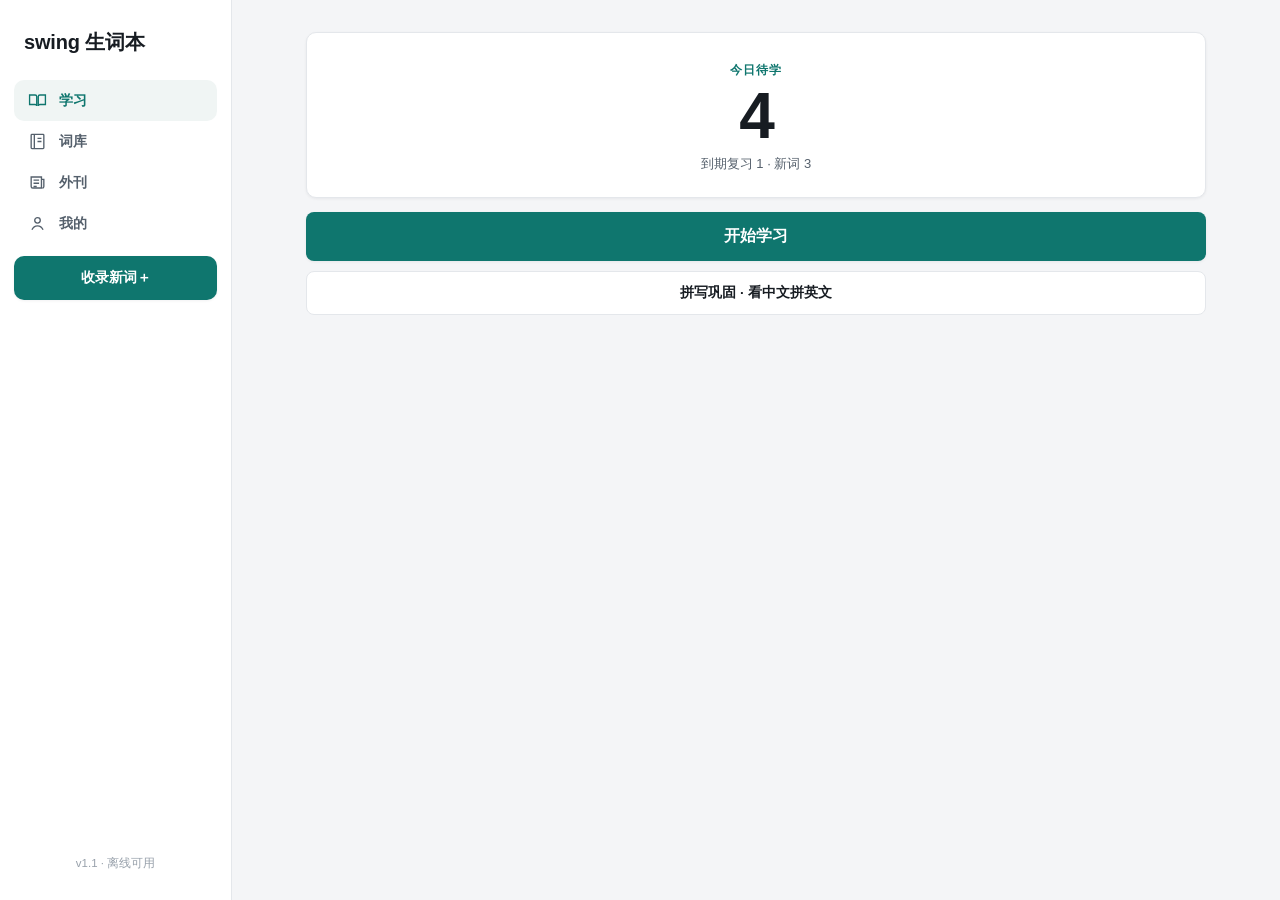
==== deploy/index.html @ 314cf5a5 "swing 生词本 v1.2：90篇外刊阅读 + ECDICT词典 + SM-2间隔复习 + 智能同义词/易混淆词辨析 + 词组翻译，单文件HTML免安装，附Android工程" ====
<!DOCTYPE html>
<html lang="zh-CN">
<head>
<meta charset="UTF-8">
<meta name="viewport" content="width=device-width, initial-scale=1.0">
<title>swing 生词本</title>
<meta name="theme-color" content="#0F766E">


<style>
/* ============================================================
   生词本 · 现代效率风设计系统
   浅灰底 + 白卡片 + 深青绿主色 + 无衬线字重层级
   ============================================================ */
:root {
  --paper:   #F4F5F7;
  --card:    #FFFFFF;
  --sand:    #EEF1F4;
  --ink:     #171C22;
  --ink2:    #55606C;
  --muted:   #98A1AB;
  --line:    #E4E7EB;
  --acc:     #0F766E;
  --acc-deep:#115E59;
  --acc-soft:#F0F5F4;
  --aux:     #D97706;
  --green:   #16A34A;
  --orange:  #EA580C;
  --red:     #DC2626;
  --r-sm: 6px; --r-md: 10px; --r-pill: 999px;
  --sh-card: 0 1px 3px rgba(16, 24, 40, .06);
  --sh-fab:  0 4px 12px rgba(15, 118, 110, .35);
  --sans: -apple-system, "Segoe UI", "PingFang SC", "Microsoft YaHei", sans-serif;
}
* { margin: 0; padding: 0; box-sizing: border-box; -webkit-tap-highlight-color: transparent; }
html, body { height: 100%; }
body {
  background: var(--paper); color: var(--ink);
  font-family: var(--sans); font-size: 14.5px; line-height: 1.6;
}
#app { height: 100vh; display: flex; flex-direction: column; max-width: 560px; margin: 0 auto; }
.hidden { display: none !important; }
button { font-family: var(--sans); }
input, textarea, select { font-family: var(--sans); }

/* ---------- 顶栏 ---------- */
.topbar {
  background: var(--card); border-bottom: 1px solid var(--line);
  padding: 14px 16px 12px; flex-shrink: 0;
}
.tb-meta { display: flex; align-items: center; }
.tb-date { flex: 1; font-size: 12px; color: var(--muted); white-space: nowrap; }
.tb-title { font-size: 18px; font-weight: 800; letter-spacing: -.01em; flex-shrink: 0; }
.tb-streak { flex: 1; font-size: 12px; color: var(--aux); font-weight: 600; text-align: right; white-space: nowrap; }
.tb-streak:empty { color: transparent; }

/* ---------- 内容区 ---------- */
.content { flex: 1; overflow-y: auto; padding: 14px 14px 24px; }
.view { display: none; }
.view.active { display: block; animation: fadeIn .2s ease; }
@keyframes fadeIn { from { opacity: 0; transform: translateY(4px); } to { opacity: 1; transform: none; } }

/* ---------- 按钮 ---------- */
.btn {
  display: inline-block; border: none; border-radius: 8px; cursor: pointer;
  font-size: 14px; font-weight: 600; padding: 11px 18px;
  transition: background .15s ease, transform .1s ease;
}
.btn:active { transform: scale(.98); }
.btn-primary { background: var(--acc); color: #fff; }
.btn-primary:active { background: var(--acc-deep); }
.btn-primary:disabled { background: var(--muted); cursor: default; }
.btn-ghost { background: var(--card); color: var(--ink); border: 1px solid var(--line); }
.btn-danger { background: var(--card); color: var(--red); border: 1px solid #F3C8C8; }
.btn-big { width: 100%; padding: 14px; font-size: 15.5px; font-weight: 700; box-shadow: var(--sh-card); }
.btn-spell-home {
  display: block; width: 100%; margin-top: 10px; padding: 12px;
  background: var(--card); color: var(--ink); border: 1px solid var(--line);
  border-radius: 8px; font-size: 13.5px; font-weight: 600; cursor: pointer;
}

/* ---------- 学习首页 ---------- */
.task-card {
  background: var(--card); border: 1px solid var(--line); border-radius: var(--r-md);
  box-shadow: var(--sh-card); text-align: center; padding: 28px 16px 22px; margin-bottom: 14px;
}
.task-kicker { font-size: 12px; letter-spacing: .1em; color: var(--acc); font-weight: 700; }
.task-num { font-size: 64px; font-weight: 800; line-height: 1.15; letter-spacing: -.03em; }
.task-label { font-size: 13px; color: var(--ink2); }

/* ---------- 学习进度条 ---------- */
.study-progress { display: flex; align-items: center; gap: 10px; margin-bottom: 12px; font-size: 12px; color: var(--muted); }
.study-progress .bar { flex: 1; height: 5px; background: var(--sand); border-radius: var(--r-pill); overflow: hidden; }
.bar-fill { height: 100%; background: var(--acc); border-radius: var(--r-pill); transition: width .25s ease; }

/* ---------- 3D 翻卡 ---------- */
.word-card {
  background: var(--card); border: 1px solid var(--line); border-radius: 14px;
  box-shadow: var(--sh-card); min-height: 380px;
}
.flip-card { perspective: 1200px; background: none; border: none; box-shadow: none; cursor: pointer; }
.card-inner {
  position: relative; width: 100%; min-height: 380px;
  transform-style: preserve-3d; transition: transform .55s cubic-bezier(.2, .7, .3, 1);
}
.flip-card.flipped .card-inner { transform: rotateY(180deg); }
.card-face {
  position: absolute; inset: 0; backface-visibility: hidden; -webkit-backface-visibility: hidden;
  background: var(--card); border: 1px solid var(--line); border-radius: 14px;
  box-shadow: var(--sh-card); padding: 24px 20px; overflow-y: auto;
}
.card-front { display: flex; flex-direction: column; align-items: center; justify-content: center; }
.card-back { transform: rotateY(180deg); }
.word-word { font-size: 38px; font-weight: 800; letter-spacing: -.02em; }
.word-phonetic { font-size: 14px; color: var(--muted); margin-top: 8px; }
.flip-hint { position: absolute; bottom: 16px; font-size: 11.5px; color: var(--muted); }
.flip-in { animation: fadeIn .25s ease; }
.card-back-head { display: flex; align-items: baseline; gap: 10px; margin-bottom: 10px; }
.card-back-word { font-size: 22px; font-weight: 800; }
.stars { color: var(--aux); font-size: 13px; letter-spacing: 2px; }

/* ---------- 卡片内容区块 ---------- */
.card-sec { margin-bottom: 12px; }
.sec-title {
  font-size: 11px; color: var(--muted); font-weight: 700; letter-spacing: .08em;
  margin-bottom: 5px;
}
.sec-body { font-size: 13.5px; color: var(--ink); line-height: 1.7; }
.trans-line { display: flex; gap: 12px; margin: 3px 0; }
.trans-pos { color: var(--muted); font-size: 11.5px; min-width: 64px; flex-shrink: 0; padding-top: 1.5px; }
.trans-meaning { flex: 1; }
.conf-item { display: flex; gap: 8px; margin: 3px 0; align-items: baseline; }
.conf-item b { color: var(--acc); min-width: 96px; font-weight: 700; font-size: 13px; }
.conf-item span { color: var(--ink2); font-size: 12.5px; }
.conf-link, .root-link { cursor: pointer; }
.root-item {
  display: inline-block; background: var(--acc-soft); color: var(--acc);
  border-radius: var(--r-pill); padding: 2px 10px; margin: 2.5px 3px;
  font-size: 12.5px; font-weight: 600;
}
.root-item:hover { background: #DFECEA; }

/* ---------- 评分按钮 ---------- */
.grade-row { display: flex; gap: 10px; margin-top: 14px; }
.btn-grade { flex: 1; padding: 13px 0; font-size: 14px; font-weight: 700; border-radius: 8px; border: none; cursor: pointer; color: #fff; }
.grade-know { background: var(--green); }
.grade-fuzzy { background: var(--orange); }
.grade-unknown { background: var(--red); }
.study-actions { margin-top: 12px; display: flex; gap: 10px; }
.study-actions .btn { flex: 1; }

/* ---------- 拼写巩固 ---------- */
.spell-quiz { padding: 22px 20px; min-height: 0; }
.spell-title { font-size: 12px; color: var(--muted); font-weight: 700; letter-spacing: .08em; }
.spell-cn { font-size: 19px; font-weight: 700; line-height: 1.6; margin: 12px 0 4px; max-height: 150px; overflow-y: auto; }
.spell-cn .trans-line { margin: 4px 0; }
.spell-stars { color: var(--aux); font-size: 12px; margin-bottom: 12px; }
.spell-input {
  width: 100%; padding: 13px 14px; font-size: 18px; font-weight: 700; letter-spacing: .03em;
  border: 1.5px solid var(--line); border-radius: 8px; outline: none; text-align: center;
  transition: border-color .15s;
}
.spell-input:focus { border-color: var(--acc); }
.spell-input.ok { border-color: var(--green); background: #F0FBF4; }
.spell-input.bad { border-color: var(--red); background: #FEF4F4; }
.spell-feedback { margin-top: 12px; font-size: 14px; font-weight: 600; text-align: center; }
.spell-feedback.ok { color: var(--green); }
.spell-feedback.bad { color: var(--red); }
.spell-feedback .fb-ans { font-weight: 800; }
.spell-hint { margin-top: 8px; font-size: 12.5px; color: var(--muted); text-align: center; }
.spell-hint b { color: var(--ink2); }

/* ---------- 词库页 ---------- */
.list-head {
  display: flex; align-items: center; gap: 10px; background: var(--card);
  border: 1px solid var(--line); border-radius: 8px; padding: 0 12px; margin-bottom: 12px;
  box-shadow: var(--sh-card);
}
.search { flex: 1; border: none; background: transparent; padding: 11px 2px; font-size: 14px; outline: none; }
.list-count { font-size: 12px; color: var(--muted); white-space: nowrap; }
.word-item {
  background: var(--card); border: 1px solid var(--line); border-radius: var(--r-md);
  box-shadow: var(--sh-card); padding: 12px 14px; margin-bottom: 8px;
  display: flex; justify-content: space-between; align-items: center; cursor: pointer;
}
.word-item:active { background: var(--sand); }
.wi-word { font-size: 16px; font-weight: 700; }
.wi-word i { font-style: normal; font-size: 11.5px; color: var(--muted); margin-left: 8px; font-weight: 400; }
.wi-trans { font-size: 12px; color: var(--ink2); margin-top: 2px; max-width: 240px; overflow: hidden; text-overflow: ellipsis; white-space: nowrap; }
.wi-status { font-size: 10.5px; font-weight: 600; padding: 2px 9px; border-radius: var(--r-pill); white-space: nowrap; }
.wi-status.st-NEW { color: var(--acc); background: var(--acc-soft); }
.wi-status.st-LEARNING { color: var(--aux); background: #FDF3E3; }
.wi-status.st-REVIEWING { color: #2563EB; background: #EBF2FE; }
.wi-status.st-MASTERED { color: var(--green); background: #EBF8EF; }
.word-list-empty { text-align: center; color: var(--muted); font-size: 13px; padding: 40px 0; }

/* ---------- 收录页 ---------- */
.add-form h3 { font-size: 15px; font-weight: 700; margin: 16px 0 8px; }
.add-form h3:first-child { margin-top: 2px; }
.add-row { display: flex; gap: 8px; position: relative; }
.add-row .search {
  background: var(--card); border: 1px solid var(--line); border-radius: 8px;
  padding: 11px 12px; box-shadow: var(--sh-card);
}
.add-row .btn { flex-shrink: 0; }
.add-form textarea {
  width: 100%; border: 1px solid var(--line); border-radius: 8px; padding: 12px;
  font-size: 13.5px; line-height: 1.7; outline: none; resize: vertical;
  background: var(--card); box-shadow: var(--sh-card); margin-bottom: 10px;
}
.add-form textarea:focus { border-color: var(--acc); }
.report {
  margin-top: 14px; background: var(--card); border: 1px solid var(--line);
  border-radius: var(--r-md); padding: 14px; font-size: 13px; line-height: 1.8;
  box-shadow: var(--sh-card); white-space: pre-line;
}

/* ---------- 外刊页 ---------- */
.art-home { padding-top: 4px; }
.art-progress-card {
  background: var(--card); border: 1px solid var(--line); border-radius: var(--r-md);
  box-shadow: var(--sh-card); padding: 18px 16px; text-align: center; margin-bottom: 14px;
}
.art-num { font-size: 40px; font-weight: 800; letter-spacing: -.02em; }
.art-label { font-size: 12.5px; color: var(--ink2); margin-top: 2px; }
.art-bar { height: 6px; background: var(--sand); border-radius: var(--r-pill); margin: 12px 0 6px; overflow: hidden; }
.art-bar-fill { height: 100%; background: var(--acc); border-radius: var(--r-pill); }
.art-tip { font-size: 12px; color: var(--muted); }
.art-plans { display: flex; gap: 10px; }
.art-plans .btn { flex: 1; padding: 12px 8px; font-size: 13px; }
.art-lib { text-align: center; font-size: 12px; color: var(--muted); margin-top: 14px; }
.article-tip {
  background: #FDF3E3; border: 1px solid #F2DFC0; color: #92600A;
  border-radius: 8px; padding: 10px 12px; font-size: 12.5px; margin-top: 14px;
  display: flex; justify-content: space-between; align-items: center; cursor: pointer;
}
.article-tip b { color: var(--aux); }
.art-list-head { display: flex; justify-content: space-between; align-items: center; margin-bottom: 12px; }
.art-list-head .art-sum { font-size: 12.5px; color: var(--ink2); }
.art-card {
  background: var(--card); border: 1px solid var(--line); border-radius: var(--r-md);
  box-shadow: var(--sh-card); padding: 14px; margin-bottom: 10px; cursor: pointer;
}
.art-card:active { background: var(--sand); }
.art-card-head { display: flex; align-items: center; gap: 8px; }
.art-badge { font-size: 10.5px; font-weight: 700; color: #fff; background: var(--acc); padding: 2px 9px; border-radius: var(--r-pill); }
.art-badge.lv-cet6 { background: #2563EB; }
.art-badge.lv-kaoyan { background: #7C3AED; }
.art-meta { font-size: 11px; color: var(--muted); }
.art-title { font-size: 15.5px; font-weight: 700; line-height: 1.5; margin: 6px 0 4px; }
.art-hits { font-size: 12px; color: var(--ink2); }
.art-hits b, .art-hit b { color: var(--acc); font-weight: 700; }
.art-tags { margin-top: 6px; }
.art-tags .tag-hit {
  display: inline-block; font-size: 11.5px; color: var(--acc); background: var(--acc-soft);
  border-radius: var(--r-pill); padding: 1px 9px; margin: 2px 3px 2px 0; font-weight: 600; cursor: pointer;
}
.art-note { font-size: 11.5px; color: var(--muted); margin-top: 6px; }
.art-score { font-size: 11px; color: var(--aux); font-weight: 600; }
.art-none { text-align: center; color: var(--muted); font-size: 13px; padding: 30px 0; }
.art-btn { width: 100%; margin-top: 10px; }
.art-plan-name { font-weight: 700; font-size: 13.5px; }
.art-desc { font-size: 11.5px; color: var(--ink2); margin-top: 2px; }

/* 阅读页 */
.art-reader-title { font-size: 19px; font-weight: 800; line-height: 1.4; letter-spacing: -.01em; }
.art-reader .art-meta { margin: 8px 0; display: flex; gap: 8px; align-items: center; flex-wrap: wrap; }
.art-src { color: var(--acc); text-decoration: none; font-weight: 600; }
.art-summary-box {
  background: var(--acc-soft); border-left: 3px solid var(--acc); color: var(--ink);
  border-radius: 0 8px 8px 0; padding: 11px 13px; font-size: 13px; line-height: 1.7; margin: 12px 0;
}
.art-content {
  background: var(--card); border: 1px solid var(--line); border-radius: var(--r-md);
  box-shadow: var(--sh-card); padding: 16px; font-size: 14.5px; line-height: 1.9; margin-bottom: 16px;
}
.art-mark {
  background: #FCEFC7; color: inherit; padding: 0 2px; border-radius: 3px;
  border-bottom: 2px solid var(--aux); cursor: pointer; font-weight: 600;
}
.art-mark-kw { background: var(--acc-soft); border-bottom-color: var(--acc); }
.art-kw-pop {
  position: fixed; left: 50%; transform: translateX(-50%); bottom: 90px; z-index: 60;
  background: var(--ink); color: #fff; border-radius: 8px; padding: 10px 14px;
  font-size: 13px; max-width: 86%; box-shadow: 0 6px 20px rgba(0,0,0,.25);
}
.art-kw-pop b { color: #FCD34D; }
.art-sec-title { font-size: 15px; font-weight: 800; margin: 18px 0 8px; }
.kw-item {
  background: var(--card); border: 1px solid var(--line); border-radius: var(--r-md);
  box-shadow: var(--sh-card); padding: 11px 13px; margin-bottom: 8px; font-size: 13px;
}
.kw-link { cursor: pointer; }
.kw-link b { color: var(--acc); font-size: 14.5px; }
.kw-item i { color: var(--muted); font-style: normal; font-size: 11.5px; margin: 0 6px; }
.kw-s { color: var(--ink2); font-size: 12px; margin-top: 4px; line-height: 1.6; }
.hard-item {
  background: var(--card); border: 1px solid var(--line); border-radius: var(--r-md);
  box-shadow: var(--sh-card); padding: 12px 13px; margin-bottom: 8px; font-size: 13px; line-height: 1.7;
}
.hard-no { font-size: 11px; font-weight: 700; color: var(--aux); letter-spacing: .06em; margin-bottom: 5px; }
.hard-s { font-weight: 600; }
.hard-t { color: var(--ink2); margin-top: 5px; }
.hard-a { color: var(--muted); font-size: 12px; margin-top: 5px; }
.struct-item {
  display: flex; gap: 10px; background: var(--card); border: 1px solid var(--line);
  border-radius: var(--r-md); box-shadow: var(--sh-card); padding: 11px 13px; margin-bottom: 8px;
}
.struct-no {
  width: 22px; height: 22px; border-radius: 50%; background: var(--acc); color: #fff;
  font-size: 12px; font-weight: 700; display: flex; align-items: center; justify-content: center; flex-shrink: 0;
}
.struct-item b { font-size: 13.5px; }
.struct-item p { font-size: 12.5px; color: var(--ink2); margin-top: 2px; }
.art-trans { margin-bottom: 16px; }
.art-trans summary {
  background: var(--card); border: 1px solid var(--line); border-radius: var(--r-md);
  box-shadow: var(--sh-card); padding: 12px 14px; font-size: 13.5px; font-weight: 700;
  cursor: pointer; list-style: none;
}
.art-trans summary::-webkit-details-marker { display: none; }
.art-trans summary::after { content: "▾"; float: right; color: var(--muted); }
.art-trans[open] summary::after { content: "▴"; }
.art-trans-body {
  background: var(--card); border: 1px solid var(--line); border-top: none;
  border-radius: 0 0 var(--r-md) var(--r-md); padding: 14px; font-size: 13px;
  line-height: 1.9; color: var(--ink2);
}
.art-stat { font-size: 12px; color: var(--muted); text-align: center; margin: 10px 0; }

/* ---------- 我的页 ---------- */
.mine-sec-title { font-size: 12px; color: var(--muted); font-weight: 700; margin: 18px 0 8px; }
.mine-sec-title:first-child { margin-top: 2px; }
.stats-grid { display: grid; grid-template-columns: repeat(3, 1fr); gap: 8px; }
.stat-card {
  background: var(--card); border: 1px solid var(--line); border-radius: var(--r-md);
  box-shadow: var(--sh-card); padding: 14px 8px; text-align: center;
}
.stat-num { font-size: 22px; font-weight: 800; letter-spacing: -.02em; }
.stat-num.acc { color: var(--acc); }
.stat-label { font-size: 11px; color: var(--muted); margin-top: 2px; }
.stats-extra {
  margin-top: 10px; background: var(--card); border: 1px solid var(--line);
  border-radius: var(--r-md); box-shadow: var(--sh-card); padding: 12px 14px;
  font-size: 12.5px; color: var(--ink2); line-height: 1.9;
}
.extra-row { display: flex; justify-content: space-between; font-size: 12.5px; color: var(--ink2); }
.extra-row b { color: var(--acc); font-weight: 800; }
.extra-row.weak { color: var(--ink); }
.extra-row.weak span:last-child { color: var(--orange); }
.r-ok { color: var(--green); }
.r-dup { color: var(--muted); }
.r-miss { color: var(--orange); }
.settings-form .setting-row {
  display: flex; justify-content: space-between; align-items: center; gap: 12px;
  background: var(--card); border: 1px solid var(--line); border-radius: var(--r-md);
  box-shadow: var(--sh-card); padding: 12px 14px; margin-bottom: 8px;
}
.setting-row label { font-size: 13.5px; flex: 1; }
.setting-row input[type="number"], .setting-row select {
  width: 90px; border: 1px solid var(--line); border-radius: 6px; padding: 7px 9px;
  font-size: 13.5px; outline: none; background: var(--paper);
}
.setting-row select { width: 120px; }
.setting-row input:focus, .setting-row select:focus { border-color: var(--acc); }
.setting-row .btn { width: 100%; }
.settings-form > .btn-primary { width: 100%; margin-top: 4px; }

/* ---------- 底部导航 4+1 ---------- */
.tabbar {
  display: flex; align-items: flex-end; background: var(--card);
  border-top: 1px solid var(--line); height: 62px; flex-shrink: 0;
  padding-bottom: env(safe-area-inset-bottom);
}
.tab {
  flex: 1; background: none; border: none; height: 100%; cursor: pointer;
  display: flex; flex-direction: column; align-items: center; justify-content: center;
  gap: 3px; color: var(--muted); font-size: 11px;
}
.tab svg { width: 21px; height: 21px; stroke: currentColor; fill: none; stroke-width: 1.7; }
.tab.active { color: var(--acc); font-weight: 700; }
.tab-fab { flex: 1; display: flex; align-items: center; justify-content: center; background: none; border: none; cursor: pointer; height: 100%; }
.fab {
  display: flex; align-items: center; justify-content: center;
  width: 40px; height: 40px; border-radius: 50%; background: var(--acc); color: #fff;
  box-shadow: var(--sh-fab);
  font-size: 22px; font-weight: 300; line-height: 1;
  padding-bottom: 2px;
}
.fab:active { background: var(--acc-deep); }

/* ---------- 弹窗 ---------- */
.modal { position: fixed; inset: 0; z-index: 50; display: flex; align-items: flex-end; justify-content: center; }
.modal-mask { position: absolute; inset: 0; background: rgba(16, 24, 40, .45); }
.modal-body {
  position: relative; background: var(--card); width: 100%; max-width: 560px;
  max-height: 84vh; overflow-y: auto; border-radius: 16px 16px 0 0;
  padding: 14px 18px 28px; animation: slideUp .25s ease;
}
@keyframes slideUp { from { transform: translateY(40px); opacity: 0; } to { transform: none; opacity: 1; } }
/* 统一悬浮关闭按钮（右上角 X，滚动时吸顶） */
.modal-x {
  position: sticky; top: 0; float: right; z-index: 3; margin-bottom: -34px;
  width: 32px; height: 32px; border-radius: 50%; border: none;
  background: var(--sand); color: var(--ink2); font-size: 20px; line-height: 1;
  cursor: pointer; display: flex; align-items: center; justify-content: center;
}
.modal-x:active { background: var(--line); }
.modal-body .word-card { min-height: 0; box-shadow: none; border: none; }
.modal-body .word-front { padding: 4px 0 12px; border-bottom: 1px solid var(--line); margin-bottom: 12px; }
.modal-body .word-word { font-size: 30px; }
.detail-card .word-back { padding-top: 4px; }
.modal-body .btn { margin-top: 10px; }

/* ---------- 学习总结条（学习/拼写完成后） ---------- */
.study-summary {
  background: var(--acc-soft); border: 1px solid #D8E8E5; color: var(--ink);
  border-radius: var(--r-md); padding: 12px 14px; margin-bottom: 14px;
  display: flex; justify-content: space-between; align-items: center; gap: 10px;
  font-size: 13px;
}
.study-summary b { font-size: 14.5px; color: var(--acc-deep); }
.study-summary span { color: var(--ink2); text-align: right; }

/* ---------- 题型卡（选择题 / 例句挖空） ---------- */
.quiz-card { padding: 20px 18px; min-height: 0; }
.quiz-kicker { font-size: 12px; color: var(--muted); font-weight: 700; letter-spacing: .08em; margin-bottom: 10px; }
.quiz-word { font-size: 30px; font-weight: 800; text-align: center; letter-spacing: -.02em; }
.quiz-phonetic { font-size: 13.5px; color: var(--muted); text-align: center; margin: 6px 0 12px; }
.quiz-sentence { font-size: 15px; line-height: 1.9; margin: 8px 0 4px; }
.quiz-blank {
  display: inline-block; min-width: 86px; text-align: center;
  background: var(--sand); border-bottom: 2px solid var(--acc);
  border-radius: 3px; color: var(--acc); font-weight: 700; letter-spacing: 2px;
}
.quiz-hint { font-size: 12.5px; color: var(--ink2); background: var(--sand);
  border-radius: 6px; padding: 8px 10px; margin: 10px 0 4px; }
.quiz-options { display: grid; grid-template-columns: 1fr 1fr; gap: 8px; margin-top: 14px; }
.quiz-opt {
  border: 1.5px solid var(--line); background: var(--card); border-radius: 8px;
  padding: 12px 10px; font-size: 13.5px; line-height: 1.5; cursor: pointer;
  text-align: center; word-break: break-word; transition: border-color .12s, background .12s;
}
.quiz-opt:active { background: var(--sand); }
.quiz-opt.correct { border-color: var(--green); background: #F0FBF4; color: var(--green); font-weight: 700; }
.quiz-opt.wrong { border-color: var(--red); background: #FEF4F4; color: var(--red); font-weight: 700; }
.quiz-opt:disabled { cursor: default; }
.quiz-feedback { margin-top: 12px; font-size: 13.5px; font-weight: 700; text-align: center; }
.quiz-feedback.ok { color: var(--green); }
.quiz-feedback.no { color: var(--red); }
#quizCard .btn-big { margin-top: 12px; }

/* ---------- 文章内点词收录 ---------- */
.aw { cursor: pointer; border-bottom: 1px dotted transparent; }
.aw:active { background: var(--sand); border-radius: 3px; }
.aw-known {
  background: #FCEFC7; border-bottom: 2px solid var(--aux);
  font-weight: 600; border-radius: 3px; padding: 0 2px;
}

/* ---------- 从文章提取生词 ---------- */
.extract-box { padding-top: 6px; }
.ext-title { font-size: 16px; font-weight: 800; margin-bottom: 6px; }
.ext-desc { font-size: 12.5px; color: var(--ink2); line-height: 1.7; margin-bottom: 10px; }
.extract-box textarea {
  width: 100%; border: 1px solid var(--line); border-radius: 8px; padding: 12px;
  font-size: 13.5px; line-height: 1.7; outline: none; resize: vertical;
  background: var(--paper); margin-bottom: 10px;
}
.extract-box textarea:focus { border-color: var(--acc); }
.ext-status { font-size: 12.5px; color: var(--muted); margin: 10px 0 6px; }
.ext-list { max-height: 46vh; overflow-y: auto; }
.ext-item {
  display: flex; align-items: center; gap: 8px; padding: 9px 10px; margin-bottom: 6px;
  background: var(--card); border: 1px solid var(--line); border-radius: 8px;
  cursor: pointer; font-size: 13px;
}
.ext-item:active { background: var(--sand); }
.ext-item.done { opacity: .45; }
.ext-item input[type=checkbox] { accent-color: var(--acc); flex-shrink: 0; }
.ext-word { font-weight: 700; min-width: 86px; }
.ext-ph { color: var(--muted); font-size: 11px; flex-shrink: 0; }
.ext-trans { flex: 1; color: var(--ink2); font-size: 12px;
  overflow: hidden; text-overflow: ellipsis; white-space: nowrap; }
.ext-count { color: var(--aux); font-size: 11.5px; font-weight: 700; flex-shrink: 0; }
.ext-foot { display: flex; gap: 10px; margin-top: 10px; }
.ext-foot .btn { flex: 1; }
.setting-row input[type="checkbox"] { width: 18px; height: 18px; accent-color: var(--acc); }

/* ---------- 智能推荐 ---------- */
.art-loading { text-align: center; color: var(--muted); padding: 70px 0; font-size: 13px; }
.art-yield { font-size: 13px; color: var(--ink2); margin: 5px 0 2px; }
.art-yield b { color: var(--acc); font-weight: 800; }
.art-yield b.due { color: var(--red); }
.art-hit {
  display: inline-block; font-size: 11.5px; color: var(--acc); background: var(--acc-soft);
  border-radius: var(--r-pill); padding: 1px 9px; margin: 2px 3px 2px 0;
  font-weight: 600; cursor: pointer; text-decoration: none;
}
.art-hit.hv { color: #2563EB; background: #E8F1FE; }
.art-more { font-size: 11px; color: var(--muted); }
.art-hits.mine { margin-top: 4px; }
.art-legend {
  font-size: 11.5px; color: var(--muted); margin: -4px 0 8px;
  display: flex; gap: 8px; flex-wrap: wrap; align-items: center;
}
.art-legend .lg { padding: 1px 9px; border-radius: var(--r-pill); font-weight: 600; }
.art-legend .lg.mine { background: #FCEFC7; color: #92600A; }
.art-legend .lg.hv { background: #E8F1FE; color: #2563EB; }
.art-legend .lg.kw { background: var(--acc-soft); color: var(--acc); }
.art-legend i { font-style: normal; }
.art-mark-hv { background: #E8F1FE; border-bottom-color: #2563EB; }

/* ---------- 朗读按钮（SVG 喇叭） ---------- */
.speak-btn {
  display: inline-flex; align-items: center; justify-content: center;
  width: 30px; height: 30px; margin-left: 10px; border: none; border-radius: 50%;
  background: var(--acc-soft); color: var(--acc); cursor: pointer;
  vertical-align: middle; transition: background .15s, transform .1s;
  padding: 0; line-height: 1;
}
.speak-btn:hover { background: #DFECEA; transform: scale(1.08); }
.speak-btn:active { transform: scale(.92); }
.speak-btn.sm { width: 22px; height: 22px; margin-left: 6px; }
.speak-btn .spk-w { display: flex; align-items: center; justify-content: center; width: 100%; height: 100%; }
.speak-btn svg { display: block; width: 15px; height: 15px; stroke: currentColor; fill: none; stroke-width: 1.8; }
.speak-btn.sm svg { width: 11px; height: 11px; }

/* ---------- 同义词 / 词组 ---------- */
.syn-item { display: inline-flex; align-items: baseline; gap: 5px; margin-right: 14px; white-space: nowrap; }
.syn-gloss { font-style: normal; font-size: 11.5px; color: var(--muted); }
.muted-note { color: var(--muted); font-size: 13px; }
.phr-wrap { display: flex; flex-wrap: wrap; gap: 8px; }
.phr-chip {
  display: inline-flex; align-items: center; gap: 7px;
  background: var(--acc-soft); border-radius: 14px; padding: 4px 12px;
  font-size: 13px; cursor: default; line-height: 1.5;
}
.phr-chip b { font-weight: 700; color: var(--acc); }
.phr-chip i { font-style: normal; font-size: 11px; color: var(--muted); }

/* ---------- 前缀联想下拉 ---------- */
.ac-list {
  position: absolute; top: calc(100% - 4px); left: 0; right: 0;
  background: var(--card); border: 1px solid var(--line); border-radius: 10px;
  box-shadow: 0 8px 24px rgba(0, 0, 0, .14); max-height: 240px; overflow-y: auto; z-index: 60;
}
.ac-list.hidden { display: none; }
.ac-item { display: flex; justify-content: space-between; align-items: center; gap: 10px; padding: 9px 14px; cursor: pointer; font-size: 14px; }
.ac-item:hover, .ac-item.active { background: var(--acc-soft); }
.ac-word { font-weight: 700; flex-shrink: 0; }
.ac-trans { color: var(--muted); font-size: 12px; white-space: nowrap; overflow: hidden; text-overflow: ellipsis; text-align: right; }

/* ============================================================
   桌面端（≥860px）：左侧栏导航
   ============================================================ */
@media (min-width: 860px) {
  #app { max-width: none; flex-direction: row; }
  .topbar { display: none; }
  .tabbar {
    order: -1; width: 232px; height: 100%; flex-direction: column; align-items: stretch;
    border-top: none; border-right: 1px solid var(--line); padding: 26px 14px 18px;
  }
  .tabbar::before {
    content: "swing 生词本"; display: block; font-size: 20px; font-weight: 800;
    padding: 0 10px 22px; letter-spacing: -.01em;
  }
  /* 分组：四个导航项连成一组，收录按钮紧随其后（不再被推到底部分割导航） */
  .tabbar > .tab[data-view="study"] { order: 1; }
  .tabbar > .tab[data-view="list"] { order: 2; }
  .tabbar > .tab[data-view="articles"] { order: 3; }
  .tabbar > .tab[data-view="mine"] { order: 4; }
  .tabbar > .tab-fab { order: 5; margin-top: 12px; }
  .tabbar::after {
    content: "v1.1 · 离线可用"; order: 9; margin-top: auto; padding: 10px;
    font-size: 11.5px; color: var(--muted); text-align: center;
  }
  .tab {
    flex: none; flex-direction: row; justify-content: flex-start; gap: 12px;
    height: auto; padding: 11px 14px; border-radius: 10px; font-size: 14px;
    font-weight: 600; color: var(--ink2);
    transition: background .15s ease, color .15s ease;
  }
  .tab svg { width: 19px; height: 19px; flex-shrink: 0; }
  .tab:hover { background: var(--sand, #F4F1E9); color: var(--ink); }
  .tab.active { background: var(--acc-soft); color: var(--acc); font-weight: 700; }
  .tab-fab { flex: none; height: auto; }
  .fab {
    width: 100%; height: 44px; border-radius: 10px; border: none; margin-top: 0;
    font-size: 14px; font-weight: 700; box-shadow: var(--sh-card);
  }
  .fab::before { content: "收录新词 "; }
  .content { max-width: 980px; margin: 0 auto; width: 100%; padding: 32px 40px; }
  .modal { align-items: center; }
  .modal-body { border-radius: 16px; max-height: 80vh; }
}

</style>
</head>
<body>
<div id="app">
  <header class="topbar">
    <div class="tb-meta">
      <span class="tb-date" id="topToday"></span>
      <span class="tb-title">swing 生词本</span>
      <span class="tb-streak" id="topStreak"></span>
    </div>
  </header>

  <main class="content">
    <!-- 学习页 -->
    <section id="view-study" class="view active">
      <div id="studyHome" class="study-home">
        <div class="task-card" id="taskCard">
          <div class="task-kicker">今日待学</div>
          <div class="task-num" id="taskNum">--</div>
          <div class="task-label" id="taskDetail"></div>
        </div>
        <div class="study-summary hidden" id="studySummary"></div>
        <button class="btn btn-primary btn-big" id="btnStartStudy">开始学习</button>
        <button class="btn btn-spell-home" id="btnSpellHome">拼写巩固 · 看中文拼英文</button>
      </div>
      <div id="studyCard" class="study-card hidden">
        <div class="study-progress"><span id="studyProgressText"></span><div class="bar"><div class="bar-fill" id="studyProgressBar"></div></div></div>
        <div class="word-card flip-card" id="wordCard">
          <div class="card-inner">
            <div class="card-face card-front">
              <div class="word-word" id="cardWord"></div>
              <div class="word-phonetic" id="cardPhonetic"></div>
              <button class="speak-btn" id="cardSpeakBtn" data-w="" title="朗读单词" aria-label="朗读单词"><svg viewBox="0 0 24 24"><path d="M11 5 6 9H3v6h3l5 4z"/><path d="M15.5 8.5a5 5 0 0 1 0 7"/><path d="M18 6a8.5 8.5 0 0 1 0 12"/></svg></button>
              <div class="flip-hint">点击卡片翻开</div>
            </div>
            <div class="card-face card-back">
              <div class="card-back-head">
                <span class="card-back-word" id="cardBackWord"></span>
                <span class="stars" id="cardStars"></span>
              </div>
              <div class="card-sec"><div class="sec-title">词义</div><div class="sec-body" id="cardTrans"></div></div>
              <div class="card-sec"><div class="sec-title">例句</div><div class="sec-body" id="cardExample"></div></div>
              <div class="card-sec"><div class="sec-title">同义词</div><div class="sec-body" id="cardRoots"></div></div>
              <div class="card-sec"><div class="sec-title">易混淆</div><div class="sec-body" id="cardConf"></div></div>
            </div>
          </div>
        </div>
        <!-- 选择题 / 例句挖空题型卡 -->
        <div id="quizCard" class="word-card quiz-card hidden">
          <div class="quiz-kicker" id="quizKicker"></div>
          <div class="quiz-word" id="quizWord"></div>
          <div class="quiz-phonetic" id="quizPhonetic"></div>
          <div class="quiz-sentence" id="quizSentence"></div>
          <div class="quiz-hint" id="quizHint"></div>
          <div class="quiz-options" id="quizOptions"></div>
          <div class="quiz-feedback hidden" id="quizFeedback"></div>
          <button class="btn btn-primary btn-big hidden" id="btnQuizNext">下一题 →</button>
        </div>
        <div class="grade-row hidden" id="gradeRow">
          <button class="btn btn-grade grade-know" data-grade="know">认识 ✓</button>
          <button class="btn btn-grade grade-fuzzy" data-grade="fuzzy">模糊 ⁇</button>
          <button class="btn btn-grade grade-unknown" data-grade="unknown">不认识 ✗</button>
        </div>
        <div class="study-actions">
          <button class="btn btn-ghost" id="btnStopStudy">退出学习</button>
        </div>
      </div>

      <!-- 拼写巩固（看中文拼英文） -->
      <div id="spellCard" class="spell-card hidden">
        <div class="study-progress"><span id="spellProgressText"></span><div class="bar"><div class="bar-fill" id="spellProgressBar"></div></div></div>
        <div class="word-card spell-quiz">
          <div class="spell-title">看中文，拼出英文单词</div>
          <div class="spell-cn" id="spellCn"></div>
          <div class="spell-stars" id="spellStars"></div>
          <input type="text" id="spellInput" class="spell-input" placeholder="输入英文拼写..." autocomplete="off" autocapitalize="off" spellcheck="false">
          <div class="spell-feedback hidden" id="spellFeedback"></div>
          <div class="spell-hint" id="spellHint"></div>
        </div>
        <div class="study-actions">
          <button class="btn btn-primary" id="btnSpellCheck">检查</button>
          <button class="btn btn-ghost" id="btnSpellQuit">退出</button>
        </div>
      </div>
    </section>

    <!-- 词库页 -->
    <section id="view-list" class="view">
      <div class="list-head">
        <input type="search" id="searchBox" class="search" placeholder="搜索单词...">
        <span class="list-count" id="listCount"></span>
      </div>
      <div class="word-list" id="wordList"></div>
    </section>

    <!-- 收录页（由中央 FAB 打开） -->
    <section id="view-add" class="view">
      <div class="add-form">
        <h3>查词典</h3>
        <div class="add-row">
          <input type="text" id="lookupInput" class="search" placeholder="输入单词查看详细释义（不收录）">
          <button class="btn btn-primary" id="btnLookup">查询</button>
        </div>
        <h3>添加生词</h3>
        <div class="add-row">
          <input type="text" id="addInput" class="search" placeholder="输入英文单词，回车直接收录">
          <button class="btn btn-primary" id="btnAdd">收录</button>
        </div>
        <h3>批量导入</h3>
        <textarea id="bulkInput" rows="6" placeholder="每行一个单词，或空格/逗号分隔。例如：&#10;photosynthesis&#10;chlorophyll, pollination"></textarea>
        <button class="btn btn-primary" id="btnBulk">批量收录</button>
        <div class="report hidden" id="addReport"></div>
      </div>
    </section>

    <!-- 外刊阅读页 -->
    <section id="view-articles" class="view">
      <div id="articleRoot"></div>
    </section>

    <!-- 我的页（统计 + 设置） -->
    <section id="view-mine" class="view">
      <div class="mine-sec-title">学习统计</div>
      <div class="stats-grid" id="statsGrid"></div>
      <div class="stats-extra" id="statsExtra"></div>
      <div class="mine-sec-title">学习设置</div>
      <div class="settings-form">
        <div class="setting-row"><label>每日新词配额</label><input type="number" id="setQuota" min="5" max="100" value="20"></div>
        <div class="setting-row"><label>日界时刻（凌晨几点算新的一天）</label><input type="number" id="setBoundary" min="0" max="23" value="4"></div>
        <div class="setting-row"><label>学习题型混排（选择题 / 例句挖空）</label><input type="checkbox" id="setMixQ" checked></div>
        <div class="setting-row"><label>外刊匹配阈值（积累几个生词后提示匹配）</label><input type="number" id="setArtThreshold" min="5" max="50" value="10"></div>
        <div class="setting-row"><label>阅读目标等级（决定推荐收获词的难度上限）</label>
          <select id="setReadLevel">
            <option value="cet4">大学四级</option>
            <option value="cet6" selected>大学六级</option>
            <option value="kaoyan">考研英语</option>
          </select>
        </div>
        <button class="btn btn-primary" id="btnSaveSettings">保存设置</button>
      </div>
      <div class="mine-sec-title">数据</div>
      <div class="settings-form">
        <div class="setting-row"><button class="btn btn-ghost" id="btnExportData">导出数据（JSON）</button></div>
        <div class="setting-row"><button class="btn btn-ghost" id="btnImportData">导入数据</button><input type="file" id="fileImport" accept=".json" hidden></div>
        <div class="setting-row"><button class="btn btn-ghost" id="btnImportArticles">导入外刊文章（JSON）</button><input type="file" id="fileArticles" accept=".json" hidden></div>
        <div class="setting-row"><button class="btn btn-danger" id="btnResetData">清空生词本（危险）</button></div>
      </div>
    </section>
  </main>

  <!-- 4+1 导航 -->
  <nav class="tabbar">
    <button class="tab active" data-view="study">
      <svg viewBox="0 0 24 24"><path d="M2 5h7a2 2 0 0 1 2 2v12a2 2 0 0 0-2-2H2zM22 5h-7a2 2 0 0 0-2 2v12a2 2 0 0 1 2-2h7z"/></svg>
      学习
    </button>
    <button class="tab" data-view="list">
      <svg viewBox="0 0 24 24"><rect x="4" y="3" width="16" height="18" rx="1"/><path d="M8 3v18M12 8h5M12 12h5"/></svg>
      词库
    </button>
    <button class="tab-fab" id="tabFab" title="收录新词"><span class="fab">＋</span></button>
    <button class="tab" data-view="articles">
      <svg viewBox="0 0 24 24"><path d="M4 5h13v14H6a2 2 0 0 1-2-2z"/><path d="M17 8h3v9a2 2 0 0 1-2 2"/><path d="M7 9h7M7 13h7M7 17h4"/></svg>
      外刊
    </button>
    <button class="tab" data-view="mine">
      <svg viewBox="0 0 24 24"><circle cx="12" cy="8" r="3.5"/><path d="M5 20c1.5-3.5 4-5 7-5s5.5 1.5 7 5"/></svg>
      我的
    </button>
  </nav>
</div>

<div class="modal hidden" id="modal">
  <div class="modal-mask" id="modalMask"></div>
  <div class="modal-body" id="modalBody"></div>
</div>







<script>
window.META={"generated_at": "2026-08-18 19:31:27", "dict_total": 34409, "shards": ["a", "b", "c", "d", "e", "f", "g", "h", "i", "j", "k", "l", "m", "n", "o", "p", "q", "r", "s", "t", "u", "v", "w", "x", "y", "z"]};
window.NOTEBOOK=[{"word":"energy","phonetic":"/ˈenədʒi/ /ˈenərdʒi/","translation":"名词 精力；活力；干劲\n名词 精力；力量\n名词 能源\n名词 能；能量","example":"It's a waste of time and energy.","roots":["energetic"],"confusables":[{"word":"every","trans":"（与单数名词连用，指整体中的）每一个，每个"},{"word":"emerge","trans":"（从隐蔽处或暗处）出现，浮现，露出"},{"word":"entry","trans":"进入（指行动）"},{"word":"enemy","trans":"敌人；仇人；反对者"},{"word":"clergy","trans":"（统称）圣职人员，神职人员"},{"word":"synergy","trans":"协同作用，协同增效作用（多方共同协作所产生的效果优于各自单独行动的效果）"}],"status":"MASTERED","repetition":7,"interval_days":180,"ef":2.8,"next_review":"2027-02-13","added_at":"2026-08-18 19:10:55","last_reviewed":"2026-08-18 19:11:04","total_reviews":7,"fuzzy_count":0},{"word":"complement","phonetic":"/ˈkɒmplɪment/ /ˈkɑːmplɪment/","translation":"动词 补充物；补足物\n动词 足数；足额\n动词 补足语；补语","example":"The excellent menu is complemented by a good wine list.","roots":["completion","compleat","compleccione","complectional","complection","compleating","comple","compleisshe"],"confusables":[{"word":"compliment","trans":"赞扬；称赞"},{"word":"implement","trans":"使生效；贯彻；执行；实施"},{"word":"competent","trans":"足以胜任的；有能力的；称职的"},{"word":"complacent","trans":"自满的；自鸣得意的；表现出自满的"},{"word":"computer","trans":"计算机；电脑"},{"word":"competition","trans":"比赛；竞赛"}],"status":"NEW","repetition":0,"interval_days":0,"ef":2.5,"next_review":"","added_at":"2026-08-18 19:11:01","last_reviewed":"","total_reviews":0,"fuzzy_count":0},{"word":"emergency","phonetic":"/ɪˈmɜːdʒənsi/ /ɪˈmɜːrdʒənsi/","translation":"名词 突发事件；紧急情况","example":"This is a medical emergency","roots":[],"confusables":[{"word":"emergence","trans":""},{"word":"emergent","trans":"新兴的；处于发展初期的"},{"word":"emerging","trans":""},{"word":"emeritus","trans":"（常指大学教师）退休后保留头衔的，荣誉退休的"},{"word":"emerald","trans":"祖母绿；绿宝石；翡翠"},{"word":"emerson","trans":"n. 爱默生（Ralph Waldo Emerson 美国思想家, 诗人）"}],"status":"NEW","repetition":0,"interval_days":0,"ef":2.5,"next_review":"","added_at":"2026-08-18 19:11:03","last_reviewed":"","total_reviews":0,"fuzzy_count":0},{"word":"emerge","phonetic":"/ɪˈmɜːdʒ/ /ɪˈmɜːrdʒ/","translation":"动词 （从隐蔽处或暗处）出现，浮现，露出\n动词 暴露；露出真相；被知晓\n动词 露头；显现；显露\n动词 （从困境或苦难经历中）幸存下来，摆脱出来","example":"The crabs emerge at low tide to look for food.","roots":["emergency","emergence","submerge","emerged","emergement","emergences","emergencia","emergencies"],"confusables":[{"word":"merge","trans":"（使）合并，结合，并入"},{"word":"demerge","trans":"将（合并公司）分拆；（公司）分拆"},{"word":"energy","trans":"精力；活力；干劲"},{"word":"mere","trans":"仅仅的；只不过"},{"word":"merger","trans":"（机构或企业的）合并，归并"},{"word":"verge","trans":"（路边的）小草地，绿地"}],"status":"NEW","repetition":0,"interval_days":0,"ef":2.5,"next_review":"","added_at":"2026-08-18 19:11:03","last_reviewed":"","total_reviews":0,"fuzzy_count":0},{"word":"apple","phonetic":"/ˈæpl/","translation":"名词 苹果","example":"Peel and core the apples.","roots":[],"confusables":[{"word":"apply","trans":"（通常以书面形式）申请，请求"},{"word":"ample","trans":"足够的；丰裕的"},{"word":"dapple","trans":"n. 斑纹, 花斑"},{"word":"applet","trans":"小应用程序，小程序， 小程式 （在另一个程序内运行的程序）"},{"word":"able","trans":"能；能够"},{"word":"sample","trans":"（抽查的）样本，样品"}],"status":"LEARNING","repetition":0,"interval_days":0,"ef":2.3,"next_review":"2026-08-18","added_at":"2026-08-18 19:11:03","last_reviewed":"2026-08-18 19:11:04","total_reviews":1,"fuzzy_count":0}];
window.DICT=window.DICT||{};window.DICT["a"]={"a-road":{"p":"/ˈeɪ rəʊd/","t":"名词 （英国）干线公路，A 级公路（略次于高速公路，但较 B 级公路宽直）","e":"","c":1},"aa":{"p":"/ˌeɪ ˈeɪ/","t":"缩写 汽车协会（英国一个为车主提供服务的组织）\n缩写 匿名戒酒会","e":"","c":0},"aaa":{"p":"/ˌtrɪpl ˈeɪ/","t":"缩写 美国汽车协会（美国一个为车主提供服务的组织）\n缩写 （英国）业余体育协会","e":"","c":0},"aardvark":{"p":"/ˈɑːdvɑːk/ /ˈɑːrdvɑːrk/","t":"名词 土豚（非洲食蚁兽）","e":"","c":0},"aargh":{"p":"/ɑː(r)/ /ɑːr/","t":"感叹词 （表示恐惧、愤怒等强烈情感）啊","e":"Aargh—get that cat off the table!","c":0},"aaron":{"p":"/ˈeərən/ /ˈerən/","t":"","e":"","c":0},"aba":{"p":"/ˌeɪ biː ˈeɪ/","t":"","e":"","c":0},"aback":{"p":"/əˈbæk/","t":"副词 被（…）吓了一跳；大吃一惊；震惊","e":"She was completely taken aback by his anger.","c":1},"abacus":{"p":"/ˈæbəkəs/","t":"名词 算盘","e":"","c":0},"abalone":{"p":"/ˌæbəˈləʊni/","t":"名词 鲍鱼","e":"","c":0},"abandon":{"p":"/əˈbændən/","t":"动词 （不顾责任、义务等）离弃，遗弃，抛弃\n动词 （不得已而）舍弃，丢弃，离开\n动词 中止；放弃；不再有\n动词 停止（支持或帮助）；放弃（信念）\n动词 陷入，沉湎于（某种情感）","e":"The baby had been abandoned by its mother.","c":3},"abandoned":{"p":"/əˈbændənd/","t":"形容词 被离弃的；被遗弃的；被抛弃的\n形容词 放纵的；堕落的","e":"an abandoned car/house","c":3},"abandonment":{"p":"/əˈbændənmənt/","t":"名词 离弃；遗弃；抛弃\n名词 放弃；中止","e":"their childhood abandonment by their mother","c":1},"abase":{"p":"/əˈbeɪs/","t":"动词 表现卑微；卑躬屈节；屈从","e":"","c":0},"abasement":{"p":"/əˈbeɪsmənt/","t":"名词 表现卑微；卑躬屈节；屈从","e":"the enforced abasement of workers before the corporate ethos","c":0},"abashed":{"p":"/əˈbæʃt/","t":"形容词 羞愧；窘迫；尴尬","e":"He glanced at Juliet accusingly and she looked suitably abashed.","c":0},"abate":{"p":"/əˈbeɪt/","t":"动词 （使）减弱，减退，减轻，减少","e":"They waited for the crowd’s fury to abate.","c":1},"abatement":{"p":"/əˈbeɪtmənt/","t":"","e":"The city spends $9 million a year on air pollution abatement.","c":0},"abattoir":{"p":"/ˈæbətwɑː(r)/ /ˈæbətwɑːr/","t":"名词 屠宰场","e":"","c":0},"abaya":{"p":"/əˈbeɪjə/ /əˈbaɪjə/","t":"名词 阿拉伯罩袍","e":"","c":0},"abba":{"p":"/əˈbɑː/","t":"名词 阿爸；爸爸","e":"","c":0},"abbess":{"p":"/ˈæbes/","t":"名词 女修院院长","e":"","c":0},"abbey":{"p":"/ˈæbi/","t":"名词 （大）隐修院；（曾为大隐修院的）大教堂","e":"Westminster Abbey","c":2},"abbot":{"p":"/ˈæbət/","t":"名词 男修院院长","e":"","c":0},"abbreviate":{"p":"/əˈbriːvieɪt/","t":"动词 缩略；把（词语、名称）缩写（成…）","e":"the Jet Propulsion Laboratory (usually abbreviated to JPL)","c":0},"abbreviated":{"p":"/əˈbriːvieɪtɪd/","t":"","e":"Where appropriate, abbreviated forms are used.","c":0},"abbreviation":{"p":"/əˌbriːviˈeɪʃn/","t":"名词 略语；缩写词；缩写形式\n名词 缩略；缩写","e":"What's the abbreviation for ‘Saint’?","c":0},"abc":{"p":"/ˌeɪ biː ˈsiː/","t":"名词 字母表（尤指儿童学习的全部字母）\n名词 （某学科的）基础知识，入门","e":"Do you know your ABC?","c":2},"abd":{"p":"/ˌeɪ biː ˈdiː/","t":"缩写 （课业修毕）仅差学位论文即可毕业；仅欠毕业论文","e":"ABD students may apply.","c":0},"abdicate":{"p":"/ˈæbdɪkeɪt/","t":"动词 退位；逊位\n动词 失职；放弃职责","e":"He abdicated in favour of his son.","c":0},"abdication":{"p":"/ˌæbdɪˈkeɪʃn/","t":"名词 退位；逊位\n名词 失职；放弃职责","e":"the chain of events leading to the king's abdication","c":0},"abdomen":{"p":"/ˈæbdəmən/","t":"名词 腹（部）\n名词 （昆虫的）腹部","e":"Patients reported pain in the lower chest or upper abdomen.","c":1},"abdominal":{"p":"/æbˈdɒmɪnl/ /æbˈdɑːmɪnl/","t":"形容词 腹部的","e":"abdominal pains","c":1},"abduct":{"p":"/æbˈdʌkt/","t":"动词 诱拐；劫持；绑架","e":"He had attempted to abduct the two children.","c":1},"abductee":{"p":"/ˌæbdʌkˈtiː/","t":"名词 被劫持者；被绑架者；肉票","e":"","c":0},"abduction":{"p":"/æbˈdʌkʃn/","t":"名词 诱拐；劫持；绑架","e":"child abduction","c":0},"abductor":{"p":"/æbˈdʌktə(r)/ /æbˈdʌktər/","t":"名词 劫持者；绑架者；绑匪\n名词 展肌","e":"","c":0},"abe":{"p":"/eɪb/","t":"","e":"","c":0},"abed":{"p":"/əˈbed/","t":"副词 在床上","e":"","c":0},"aberdeen":{"p":"/ˌæbəˈdiːn/ /ˌæbərˈdiːn/","t":"阿伯丁（苏格兰东北部港口城市，重要的渔港，北海天然气和石油工业的主要中心。城中许多建筑由花岗岩建成，因此常被称为“花岗岩城市”）","e":"","c":0},"aberrant":{"p":"/əˈberənt/","t":"形容词 违反常规的；反常的；异常的","e":"The aim is to find the cause of the child's aberrant behaviour.","c":0},"aberration":{"p":"/ˌæbəˈreɪʃn/","t":"名词 脱离常规；反常现象；异常行为","e":"a temporary aberration of his exhausted mind","c":1},"aberystwyth":{"p":"/ˌæbəˈrɪstwɪθ/","t":"阿伯里斯特威斯（威尔士西海岸城镇，因其大学而著名）","e":"","c":0},"abet":{"p":"/əˈbet/","t":"动词 教唆；唆使；煽动；怂恿","e":"He was abetted in the deception by his wife.","c":0},"abeyance":{"p":"/əˈbeɪəns/","t":"名词 搁置；暂停使用；暂时中止","e":"Legal proceedings are in abeyance, while further enquiries are made.","c":0},"abhor":{"p":"/əbˈhɔː(r)/ /əbˈhɔːr/","t":"动词 （尤指因道德原因而）憎恨，厌恶，憎恶","e":"Most decent people abhor corruption in government.","c":0},"abhorrence":{"p":"/əbˈhɒrəns/ /əbˈhɔːrəns/","t":"名词 （尤指因道德原因的）憎恨，厌恶，憎恶","e":"He had an abhorrence of waste of any kind.","c":0},"abhorrent":{"p":"/əbˈhɒrənt/ /əbˈhɔːrənt/","t":"形容词 （尤指因道德原因）令人憎恨的，令人厌恶的，令人憎恶的","e":"Racism is abhorrent to a civilized society.","c":0},"abide":{"p":"/əˈbaɪd/","t":"动词 （十分厌恶而）不能容忍，无法容忍\n动词 逗留；停留；居留；居住","e":"I can't abide people with no sense of humour.","c":1},"abiding":{"p":"/əˈbaɪdɪŋ/","t":"形容词 持久的；长久的；始终不渝的","e":"He is an artist with an abiding concern for humanity.","c":1},"abigail":{"p":"/ˈæbɪɡeɪl/","t":"","e":"","c":0},"ability":{"p":"/əˈbɪləti/","t":"名词 能力\n名词 才能；本领；才智","e":"People with the disease may lose their ability","c":4},"abiotic":{"p":"/ˌeɪbaɪˈɒtɪk/ /ˌeɪbaɪˈɑːtɪk/","t":"形容词 非生物的；与生物无关的","e":"abiotic processes","c":0},"abject":{"p":"/ˈæbdʒekt/","t":"形容词 悲惨绝望的；凄惨的\n形容词 下贱的；卑躬屈节的；自卑的","e":"abject poverty/misery/failure","c":1},"abjectly":{"p":"/ˈæbdʒektli/","t":"","e":"abjectly poor/miserable","c":0},"abjure":{"p":"/əbˈdʒʊə(r)/ /əbˈdʒʊr/","t":"动词 公开保证放弃，声明放弃（信念、行为、活动）","e":"","c":0},"ablation":{"p":"/əˈbleɪʃn/","t":"名词 （冰、雪的）消融；冰消作用；（岩石的）磨蚀","e":"to undergo an ablation procedure","c":0},"ablative":{"p":"/ˈæblətɪv/","t":"形容词 （词的）夺格，离格","e":"","c":0},"ablaze":{"p":"/əˈbleɪz/","t":"形容词 猛烈燃烧\n形容词 闪耀；发光；明亮；色彩鲜艳\n形容词 充满激情的；情绪激动的","e":"The whole building was soon ablaze.","c":1},"able":{"p":"/ˈeɪbl/","t":"形容词 能；能够\n形容词 有才智的；有才能的；（某方面）擅长的","e":"You must be able to speak French for this job.","c":5},"ably":{"p":"/ˈeɪbli/","t":"副词 能干地","e":"We were ably assisted by a team of volunteers.","c":0},"abm":{"p":"/ˌeɪ biː ˈem/","t":"名词 自动取款机","e":"","c":0},"abnegation":{"p":"/ˌæbnɪˈɡeɪʃn/","t":"名词 克制；自制；拒绝；放弃","e":"","c":0},"abnormal":{"p":"/æbˈnɔːml/ /æbˈnɔːrml/","t":"形容词 不正常的；反常的；变态的；畸形的","e":"abnormal levels of sugar in the blood","c":1},"abnormality":{"p":"/ˌæbnɔːˈmæləti/ /ˌæbnɔːrˈmæləti/","t":"名词 （身体、行为等）异常，反常，变态，畸形","e":"congenital/fetal abnormality","c":1},"abnormally":{"p":"/æbˈnɔːməli/ /æbˈnɔːrməli/","t":"副词 不正常的；反常的；变态的；畸形的","e":"abnormally high blood pressure","c":0},"abo":{"p":"/ˈæbəʊ/","t":"名词 （对澳大利亚土著的蔑称）土鬼，土包子","e":"","c":0},"aboard":{"p":"/əˈbɔːd/ /əˈbɔːrd/","t":"在（船、飞机、公共汽车、火车等）上；上（船、飞机、公共汽车、火车等）","e":"We went aboard.","c":2},"abode":{"p":"/əˈbəʊd/","t":"名词 住所；家","e":"homeless people of no fixed abode","c":0},"abolish":{"p":"/əˈbɒlɪʃ/ /əˈbɑːlɪʃ/","t":"动词 废除，废止（法律、制度、习俗等）","e":"This tax should be abolished.","c":2},"abolition":{"p":"/ˌæbəˈlɪʃn/","t":"名词 （法律、制度、习俗等的）废除，废止","e":"the abolition of slavery","c":1},"abolitionism":{"p":"/ˌæbəˈlɪʃənɪzəm/","t":"","e":"","c":0},"abolitionist":{"p":"/ˌæbəˈlɪʃənɪst/","t":"名词 主张废除…的人","e":"","c":0},"abominable":{"p":"/əˈbɒmɪnəbl/ /əˈbɑːmɪnəbl/","t":"形容词 令人憎恶的；令人厌恶的；极其讨厌的","e":"The judge described the attack as an abominable crime.","c":0},"abominably":{"p":"/əˈbɒmɪnəbli/ /əˈbɑːmɪnəbli/","t":"","e":"She treated him abominably.","c":0},"abomination":{"p":"/əˌbɒmɪˈneɪʃn/ /əˌbɑːmɪˈneɪʃn/","t":"名词 令人憎恨的事物；可恶的东西","e":"a concrete abomination masquerading as a hotel","c":0},"aboriginal":{"p":"/ˌæbəˈrɪdʒənl/","t":"形容词 澳大利亚土著的\n形容词 （欧洲人到来之前某地区的人、动物等）土著的，土生土长的","e":"the issue of Aboriginal land rights","c":1},"aborigine":{"p":"/ˌæbəˈrɪdʒəni/","t":"名词 原住民；土著；土人\n名词 澳大利亚土著","e":"","c":0},"abort":{"p":"/əˈbɔːt/ /əˈbɔːrt/","t":"动词 使流产\n动词 流产；小产\n动词 （使）夭折，中止（尤指很可能失败的事情）","e":"to abort a child/pregnancy/fetus","c":1},"abortion":{"p":"/əˈbɔːʃn/ /əˈbɔːrʃn/","t":"名词 人工流产；堕胎；打胎\n名词 人工流产手术；堕胎手术","e":"to support/oppose abortion","c":3},"abortionist":{"p":"/əˈbɔːʃənɪst/ /əˈbɔːrʃənɪst/","t":"名词 （尤指非法）为人堕胎者","e":"","c":0},"abortive":{"p":"/əˈbɔːtɪv/ /əˈbɔːrtɪv/","t":"形容词 不成功的；失败的","e":"an abortive military coup","c":1},"abound":{"p":"/əˈbaʊnd/","t":"动词 大量存在；有许多","e":"Stories about his travels abound.","c":1},"about":{"p":"/əˈbaʊt/","t":"介词 关于；对于\n介词 目的是；为了；涉及…方面\n介词 忙于；从事于\n介词 在…到处；在…各处\n介词 在…四处\n介词 在…附近；在…地方\n介词 围绕","e":"a book about flowers","c":5},"above":{"p":"/əˈbʌv/","t":"介词 在（或向）…上面\n介词 （数目、数量、水平、年龄）超过，多于，大于\n介词 （重要性、质量）超过，胜过\n介词 （因善良或诚实正直而）不至于，不屑于（做某事）\n介词 （音量或清晰度）超过（另一种声音）","e":"The water came above our knees.","c":4},"abracadabra":{"p":"/ˌæbrəkəˈdæbrə/","t":"感叹词 （表演魔术、施魔法时所念的咒语）阿布拉卡达布拉","e":"","c":0},"abrade":{"p":"/əˈbreɪd/","t":"动词 磨损（岩石等）；擦伤（皮肤等）","e":"","c":0},"abraham":{"p":"/ˈeɪbrəhæm/","t":"","e":"","c":0},"abrasion":{"p":"/əˈbreɪʒn/","t":"名词 （皮肤、表皮）擦伤处；（表层）磨损处\n名词 磨损；磨蚀","e":"He suffered cuts and abrasions to the face.","c":0},"abrasive":{"p":"/əˈbreɪsɪv/","t":"形容词 有研磨作用的；研磨的\n形容词 生硬粗暴的；粗鲁的；伤人感情的","e":"abrasive kitchen cleaners","c":1},"abrasively":{"p":"/əˈbreɪsɪvli/","t":"副词 生硬粗暴的；粗鲁的；伤人感情的","e":"She is abrasively critical of her opponents.","c":0},"abrasiveness":{"p":"/əˈbreɪsɪvnəs/","t":"名词 有研磨作用的；研磨的\n名词 生硬粗暴的；粗鲁的；伤人感情的","e":"The abrasiveness of the diamonds made them particularly useful for industrial use.","c":0},"abreast":{"p":"/əˈbrest/","t":"副词 并列；并排；并肩","e":"cycling two abreast","c":1},"abridge":{"p":"/əˈbrɪdʒ/","t":"动词 删节，节略（书籍、剧本等）","e":"She has been asked to abridge the novel for radio.","c":0},"abridged":{"p":"/əˈbrɪdʒd/","t":"形容词 删节，节略（书籍、剧本等）","e":"an abridged edition/version","c":0},"abridgement":{"p":"/əˈbrɪdʒmənt/","t":"名词 删节，节略（书籍、剧本等）","e":"Abridgement of this complex text was extremely difficult.","c":0},"abroad":{"p":"/əˈbrɔːd/","t":"副词 在国外；到国外\n副词 广为流传\n副词 在室外；到室外；户外","e":"to go/travel/live/study abroad","c":3},"abrogate":{"p":"/ˈæbrəɡeɪt/","t":"动词 废除，废止，撤销（法律、协议等）","e":"The rule has been abrogated by mutual consent.","c":0},"abrogation":{"p":"/ˌæbrəˈɡeɪʃn/","t":"名词 废除，废止，撤销（法律、协议等）","e":"the abrogation of civil rights in the country","c":0},"abrupt":{"p":"/əˈbrʌpt/","t":"形容词 突然的；意外的\n形容词 （言语、行为）粗鲁的，莽撞的，唐突的；生硬的","e":"an abrupt change/halt/departure","c":2},"abruptly":{"p":"/əˈbrʌptli/","t":"","e":"The interview ended abruptly.","c":0},"abruptness":{"p":"/əˈbrʌptnəs/","t":"","e":"The abruptness of the ending comes as a shock after the long slow build-up.","c":0},"abs":{"p":"/æbz/","t":"名词 腹肌","e":"","c":0},"abscess":{"p":"/ˈæbses/","t":"名词 脓肿","e":"He had a painful abscess on his gum.","c":0},"abscond":{"p":"/əbˈskɒnd/ /əbˈskɑːnd/","t":"动词 逃走；逃遁\n动词 （携款）潜逃","e":"She absconded from every children’s home they placed her in.","c":0},"abseil":{"p":"/ˈæbseɪl/","t":"名词 绕绳下降（用绳缠绕着身体，双脚蹬陡坡或峭壁自己放绳下滑）","e":"","c":0},"absence":{"p":"/ˈæbsəns/","t":"名词 缺席；不在\n名词 不存在；缺乏","e":"The decision was made in my absence (= while I was not there)","c":3},"absent":{"p":"/ˈæbsənt/","t":"形容词 缺席；不在\n形容词 不存在；缺少\n形容词 心不在焉的；出神的","e":"He was absent from work for two weeks.","c":2},"absentee":{"p":"/ˌæbsənˈtiː/","t":"名词 缺席者；缺勤者；缺课者","e":"","c":1},"absenteeism":{"p":"/ˌæbsənˈtiːɪzəm/","t":"名词 （经常性无故的）旷工，旷课","e":"","c":0},"absently":{"p":"/ˈæbsəntli/","t":"副词 心不在焉地；出神地","e":"He nodded absently, his attention absorbed by the screen.","c":0},"absinthe":{"p":"/ˈæbsɪnθ/","t":"名词 苦艾酒（带茴香味的绿色烈性酒）","e":"","c":0},"absolute":{"p":"/ˈæbsəluːt/","t":"形容词 完全的；全部的；绝对的\n形容词 （口语中尤用以强调）道地的，确实的，十足的\n形容词 肯定的；无疑的；明确的\n形容词 （法律判决）最终的\n形容词 不受限制的；不受约束的\n形容词 独立的；绝对的","e":"I've joined a class for absolute beginners.","c":3},"absolutely":{"p":"/ˈæbsəluːtli/","t":"副词 （强调真实无误）绝对地，完全地\n副词 绝对不；完全没有\n副词 极其\n副词 （强调同意或允许）当然，对极了\n副词 （强调坚决不同意或不允许）当然不，绝对不行","e":"You're absolutely right","c":4},"absolution":{"p":"/ˌæbsəˈluːʃn/","t":"名词 赦罪；赦免；解罪","e":"to seek absolution for your sins","c":0},"absolutism":{"p":"/ˈæbsəluːtɪzəm/","t":"名词 专制制度；专制政体\n名词 （政治、宗教、道德上的）绝对主义，绝对论，绝对原则","e":"","c":0},"absolutist":{"p":"/ˈæbsəluːtɪst/","t":"名词 专制制度；专制政体\n名词 （政治、宗教、道德上的）绝对主义，绝对论，绝对原则","e":"The absolutist, Joseph II (1780–90), who succeeded Maria Theresa, failed in his reforms.","c":0},"absolve":{"p":"/əbˈzɒlv/ /əbˈzɑːlv/","t":"动词 宣告…无罪；判定…无责\n动词 赦免…的罪","e":"The court absolved him of all responsibility for the accident.","c":0},"absorb":{"p":"/əbˈzɔːb/ /əbˈzɔːrb/","t":"动词 吸收（液体、气体等）\n动词 吸收（热、光、能等）\n动词 减轻（打击、碰击等的）作用\n动词 理解；掌握\n动词 吸引全部注意力；使全神贯注\n动词 使并入；吞并；同化\n动词 耗费，耗去（大量金钱、时间等）\n动词 承受，承担，对付（变化、结果、费用等）","e":"Plants absorb carbon dioxide from the air.","c":2},"absorbable":{"p":"/əbˈzɔːbəbl/ /əbˈzɔːrbəbl/","t":"形容词 可吸收的；（尤指）可被人体吸收的","e":"absorbable gases","c":0},"absorbance":{"p":"/əbˈzɔːbəns/ /əbˈzɔːrbəns/","t":"名词 （光）吸收度；吸光度","e":"","c":0},"absorbed":{"p":"/əbˈzɔːbd/ /əbˈzɔːrbd/","t":"形容词 被…吸引住；专心致志；全神贯注","e":"She seemed totally absorbed in her book.","c":1},"absorbency":{"p":"/əbˈzɔːbənsi/ /əbˈzɔːrbənsi/","t":"名词 易吸收（液体等）的","e":"Cotton has high absorbency.","c":0},"absorbent":{"p":"/əbˈzɔːbənt/ /əbˈzɔːrbənt/","t":"形容词 易吸收（液体等）的","e":"absorbent paper/materials","c":0},"absorbing":{"p":"/əbˈzɔːbɪŋ/ /əbˈzɔːrbɪŋ/","t":"形容词 十分吸引人的；引人入胜的；精彩的","e":"an absorbing book/game","c":1},"absorption":{"p":"/əbˈzɔːpʃn/ /əbˈzɔːrpʃn/","t":"名词 （液体、气体等的）吸收\n名词 并入；同化\n名词 专心致志；全神贯注；着迷","e":"Vitamin D is necessary to aid the absorption of calcium from food.","c":1},"abstain":{"p":"/əbˈsteɪn/","t":"动词 （投票时）弃权\n动词 戒；戒除\n动词 离开；回避","e":"Ten people voted in favour, five against and two abstained.","c":1},"abstainer":{"p":"/əbˈsteɪnə(r)/ /əbˈsteɪnər/","t":"名词 （投票）弃权者\n名词 滴酒不沾的人","e":"","c":0},"abstemious":{"p":"/əbˈstiːmiəs/","t":"形容词 饮食有度的；有节制的","e":"He was a hard-working man with abstemious habits.","c":0},"abstention":{"p":"/əbˈstenʃn/","t":"名词 弃权（不投票）\n名词 戒；戒除","e":"The voting was 15 in favour, 3 against and 2 abstentions.","c":1},"abstinence":{"p":"/ˈæbstɪnəns/","t":"名词 （因道德、宗教或健康原因对饮食、酒、色等的）节制；禁欲","e":"total abstinence from strong drink","c":1},"abstinent":{"p":"/ˈæbstɪnənt/","t":"形容词 （因道德、宗教或健康原因对酒等）节制的；禁欲的","e":"","c":0},"abstract":{"p":"/ˈæbstrækt/","t":"形容词 抽象的（与个别情况相对）；纯理论的\n形容词 抽象的（与具体经验相对）\n形容词 抽象（派）的","e":"abstract knowledge/principles","c":2},"abstracted":{"p":"/æbˈstræktɪd/","t":"形容词 出神的；心神专注的","e":"He was listening to music and had an abstracted expression.","c":0},"abstractedly":{"p":"/æbˈstræktɪdli/","t":"副词 出神的；心神专注的","e":"","c":0},"abstraction":{"p":"/æbˈstrækʃn/","t":"名词 抽象概念；抽象\n名词 出神；心神专注\n名词 提取；抽取；分离","e":"Ideological abstractions are never going to attract many voters.","c":1},"abstractionist":{"p":"/æbˈstrækʃənɪst/","t":"","e":"abstractionist art/painters/landscapes","c":0},"abstractly":{"p":"/ˈæbstræktli/","t":"副词 抽象的（与个别情况相对）；纯理论的\n副词 抽象（派）的","e":"Young children may not have the ability to think abstractly.","c":0},"abstruse":{"p":"/əbˈstruːs/","t":"形容词 难解的；深奥的","e":"an abstruse argument","c":0},"absurd":{"p":"/əbˈsɜːd/ /əbˈsɜːrd/","t":"形容词 荒谬的；荒唐的；怪诞不经的\n名词 荒诞的事物；悖理的东西","e":"That uniform makes the guards look absurd.","c":2},"absurdist":{"p":"/əbˈsɜːdɪst/ /əbˈsɜːrdɪst/","t":"名词 荒诞主义（认为人存在于无序宇宙之中）","e":"absurdist literature","c":0},"absurdity":{"p":"/əbˈsɜːdəti/ /əbˈsɜːrdəti/","t":"","e":"It was only later that she could see the absurdity of the situation.","c":0},"absurdly":{"p":"/əbˈsɜːdli/ /əbˈsɜːrdli/","t":"","e":"The paintings were sold for absurdly high prices.","c":0},"abta":{"p":"/ˈæbtə/","t":"","e":"","c":0},"abundance":{"p":"/əˈbʌndəns/","t":"名词 大量；丰盛；充裕","e":"The brochure promised beautiful walks with an abundance of wildlife.","c":1},"abundant":{"p":"/əˈbʌndənt/","t":"形容词 大量的；丰盛的；充裕的","e":"Fish are abundant in the lake.","c":1},"abundantly":{"p":"/əˈbʌndəntli/","t":"副词 十分清楚；非常明白\n副词 大量地；丰盛地；充裕地","e":"She made her wishes abundantly clear.","c":0},"abuse":{"p":"/əˈbjuːs/","t":"名词 滥用；妄用\n名词 虐待\n名词 辱骂；恶语","e":"alcohol/drug abuse","c":4},"abuser":{"p":"/əˈbjuːzə(r)/ /əˈbjuːzər/","t":"名词 滥用\n名词 虐待；（尤指）性虐待；伤害\n名词 滥用，妄用（权力、所知所闻）","e":"a drug abuser","c":0},"abusive":{"p":"/əˈbjuːsɪv/","t":"形容词 辱骂的；恶语的；毁谤的\n形容词 虐待的","e":"abusive language/remarks","c":1},"abusively":{"p":"/əˈbjuːsɪvli/","t":"副词 辱骂的；恶语的；毁谤的\n副词 滥用，妄用（权力、所知所闻）","e":"He shouted abusively at the referee.","c":0},"abut":{"p":"/əˈbʌt/","t":"动词 邻接；毗连；紧靠","e":"His land abuts onto a road.","c":0},"abutment":{"p":"/əˈbʌtmənt/","t":"","e":"The first bridge was of timber with stone abutments.","c":0},"abysmal":{"p":"/əˈbɪzməl/","t":"形容词 极坏的；糟透的","e":"His manners are abysmal.","c":0},"abysmally":{"p":"/əˈbɪzməli/","t":"副词 极坏的；糟透的","e":"The government has failed abysmally to deliver on its promises.","c":0},"abyss":{"p":"/əˈbɪs/","t":"名词 深渊","e":"Ahead of them was a gaping abyss.","c":1},"abyssal":{"p":"/əˈbɪsl/","t":"形容词 深海的，深渊的（大洋底部，尤指深度达 3 000-6 000 米间的）","e":"","c":0},"ac":{"p":"/ˌeɪ ˈsiː/","t":"缩写 空气调节系统\n缩写 交流；交流电流","e":"","c":1},"acacia":{"p":"/əˈkeɪʃə/","t":"名词 金合欢树（有些种类的树汁用于制作黏胶）","e":"","c":0},"academia":{"p":"/ˌækəˈdiːmiə/","t":"名词 学术界","e":"leading figures from academia and industry","c":0},"academic":{"p":"/ˌækəˈdemɪk/","t":"形容词 学业的，教学的，学术的（尤指与学校教育有关）\n形容词 学术性的（与实践性、技术性相对）\n形容词 学习良好的\n形容词 纯理论的；空谈的；学究式的","e":"high/low academic standards","c":3},"academically":{"p":"/ˌækəˈdemɪkli/","t":"副词 学业的，教学的，学术的（尤指与学校教育有关）\n副词 学术性的（与实践性、技术性相对）","e":"You have to do well academically to get into medical school.","c":0},"academician":{"p":"/əˌkædəˈmɪʃn/ /ˌækədəˈmɪʃn/","t":"名词 院士；学会会员","e":"","c":0},"academy":{"p":"/əˈkædəmi/","t":"名词 专科院校\n名词 （艺术、文学、科学等的）研究院，学会\n名词 （苏格兰）中等学校，中学\n名词 （美国）私立学校\n名词 （英格兰不受地方政府直接管辖的）国立中等学校，国立中学","e":"She trained at the Royal Academy of Music.","c":2},"acadian":{"p":"/əˈkeɪdiən/","t":"名词 阿卡迪亚人（操法语，居于加拿大新不伦瑞克省、邻近的魁北克省部分地区、新斯科舍省或爱德华王子岛省）\n名词 （美国路易斯安那州的）阿卡迪亚法国殖民地移民后裔","e":"","c":0},"acanthus":{"p":"/əˈkænθəs/","t":"","e":"","c":0},"acas":{"p":"/ˈeɪkæs/","t":"缩写 （英国）咨询调解与仲裁局（帮助雇主与雇员解决争议的机构）","e":"","c":0},"accede":{"p":"/əkˈsiːd/","t":"动词 同意（请求、建议等）\n动词 就任；就职；（尤指君主）即位","e":"He acceded to demands for his resignation.","c":0},"accelerate":{"p":"/əkˈseləreɪt/","t":"动词 （使）加速，加快\n动词 加速；加快","e":"Inflation continues to accelerate.","c":2},"acceleration":{"p":"/əkˌseləˈreɪʃn/","t":"名词 加速；加快\n名词 （车辆）加速能力，加速的幅度\n名词 加速度","e":"an acceleration in the rate of economic growth","c":1},"accelerator":{"p":"/əkˈseləreɪtə(r)/ /əkˈseləreɪtər/","t":"名词 （汽车等的）加速装置，油门\n名词 （基本粒子）加速器","e":"She put her foot on the accelerator and we sped through the traffic lights.","c":1},"accelerometer":{"p":"/əkˌseləˈrɒmɪtə(r)/ /əkˌseləˈrɑːmɪtər/","t":"名词 加速度计","e":"","c":0},"accent":{"p":"/ˈæksent/","t":"名词 口音；腔调；土音\n名词 重音\n名词 读音符号（标在字母上）\n名词 着重点；强调","e":"a northern/Dublin/Scottish accent","c":2},"accented":{"p":"/ˈæksentɪd/","t":"形容词 带有异国口音的；带有他乡腔调的\n形容词 重读的\n形容词 带有特定读音符号的","e":"He spoke heavily accented English.","c":0},"accentuate":{"p":"/əkˈsentʃueɪt/","t":"动词 着重；强调；使突出","e":"Her short hair accentuated her huge eyes.","c":1},"accentuation":{"p":"/əkˌsentʃuˈeɪʃn/","t":"","e":"","c":0},"accept":{"p":"/əkˈsept/","t":"动词 收受；接受（建议、邀请等）\n动词 同意；认可\n动词 （认为合适或足够好而）接受\n动词 承认，承担（责任等）\n动词 容忍，忍受（困境等）\n动词 欢迎；接纳\n动词 相信（某事属实）\n动词 接纳，接受（为成员、会员等）","e":"He asked me to marry him and I accepted.","c":5},"acceptability":{"p":"/əkˌseptəˈbɪləti/","t":"名词 （社会上）认同的，认可的","e":"The social acceptability of smoking varies between countries.","c":0},"acceptable":{"p":"/əkˈseptəbl/","t":"形容词 （社会上）认同的，认可的\n形容词 可接受的；令人满意的；可容许的\n形容词 还可以的；尚可的；差强人意的","e":"Children must learn socially acceptable","c":3},"acceptably":{"p":"/əkˈseptəbli/","t":"副词 可接受的；令人满意的；可容许的\n副词 （社会上）认同的，认可的","e":"The campaign hopes to achieve an acceptably high standard of street cleanliness.","c":0},"acceptance":{"p":"/əkˈseptəns/","t":"名词 接受（礼物、邀请、建议等）\n名词 同意；认可\n名词 接纳，接受（为成员、会员等）\n名词 无怨接受（逆境、困境等）；逆来顺受","e":"Please confirm your acceptance of this offer in writing.","c":2},"accepted":{"p":"/əkˈseptɪd/","t":"","e":"What if the accepted wisdom is wrong?","c":4},"access":{"p":"/ˈækses/","t":"名词 （使用或见到的）机会，权利\n名词 通道；通路；入径","e":"High-speed internet access","c":3},"accessibility":{"p":"/əkˌsesəˈbɪləti/","t":"名词 容易理解的；易懂的","e":"Data accessibility and reliability are essential factors in today's business world.","c":0},"accessible":{"p":"/əkˈsesəbl/","t":"形容词 可到达的；可接近的；可进入的；可使用的；可见到的\n形容词 行动不便者可到达（或可进入、可使用等）的\n形容词 容易理解的；易懂的\n形容词 易接近的；易相处的；易打交道的","e":"The remote desert area is accessible only by helicopter.","c":2},"accession":{"p":"/əkˈseʃn/","t":"名词 （国家统治者的）就职，就任；（君主、帝王等的）登基，即位\n名词 正式加入（国际组织）\n名词 （图书馆、博物馆的）新增项目，新增藏品，新增藏书","e":"the accession of Queen Victoria to the throne","c":0},"accessorize":{"p":"/əkˈsesəraɪz/","t":"动词 加时髦配件于；加装饰物于；加搭配饰品于","e":"","c":0},"accessory":{"p":"/əkˈsesəri/","t":"名词 附件；配件；附属物\n名词 （衣服的）配饰\n名词 同谋；从犯；帮凶","e":"He was charged with being an accessory to murder.","c":2},"accident":{"p":"/ˈæksɪdənt/","t":"名词 （交通）事故；意外遭遇；不测事件\n名词 意外；偶然的事","e":"a car/road/traffic accident","c":3},"accidental":{"p":"/ˌæksɪˈdentl/","t":"形容词 意外的；偶然的","e":"a verdict of accidental death","c":2},"accidentally":{"p":"/ˌæksɪˈdentəli/","t":"","e":"As I turned around, I accidentally hit him in the face.","c":0},"acclaim":{"p":"/əˈkleɪm/","t":"动词 公开称誉某人／某事物（为…）；给予高度评价","e":"The work was acclaimed as a masterpiece.","c":2},"acclamation":{"p":"/ˌækləˈmeɪʃn/","t":"名词 喝彩；欢呼；欢迎\n名词 （口头表决）拥护，赞成","e":"The decision was taken by acclamation.","c":0},"acclimate":{"p":"/ˈækləmeɪt/","t":"动词 （使）习惯（新地方、新情况、新气候）；（使）服水土","e":"Competitors should arrive two weeks earlier to get acclimated to the sweltering heat.","c":0},"acclimation":{"p":"/ˌækləˈmeɪʃn/","t":"名词 （使）习惯（新地方、新情况、新气候）；（使）服水土","e":"acclimation to high temperatures","c":0},"acclimatization":{"p":"/əˌklaɪmətaɪˈzeɪʃn/ /əˌklaɪmətəˈzeɪʃn/","t":"名词 （使）习惯（新地方、新情况、新气候）；（使）服水土","e":"Several studies investigated acclimatization to low temperatures.","c":0},"acclimatize":{"p":"/əˈklaɪmətaɪz/","t":"动词 （使）习惯（新地方、新情况、新气候）；（使）服水土","e":"Arrive two days early in order to acclimatize.","c":0},"accolade":{"p":"/ˈækəleɪd/","t":"名词 赞扬；表扬；奖励；荣誉","e":"Four restaurants have been awarded the highest accolade of a three-star rating.","c":1},"accommodate":{"p":"/əˈkɒmədeɪt/ /əˈkɑːmədeɪt/","t":"动词 提供住宿（或膳宿、座位等）\n动词 容纳；提供空间\n动词 考虑到；顾及\n动词 帮忙；给…提供方便\n动词 顺应，适应（新情况）","e":"The hotel can accommodate up to 500 guests.","c":2},"accommodating":{"p":"/əˈkɒmədeɪtɪŋ/ /əˈkɑːmədeɪtɪŋ/","t":"形容词 乐于助人的；与人方便的","e":"David was gentle, generous and accommodating.","c":0},"accommodation":{"p":"/əˌkɒməˈdeɪʃn/ /əˌkɑːməˈdeɪʃn/","t":"名词 住处；办公处；停留处\n名词 住宿；膳宿\n名词 和解；调解；调和","e":"rented/temporary accommodation","c":3},"accompaniment":{"p":"/əˈkʌmpənimənt/","t":"名词 （音乐）伴奏\n名词 佐餐物；伴随物\n名词 伴随发生的事情","e":"traditional songs with piano accompaniment","c":1},"accompanist":{"p":"/əˈkʌmpənɪst/","t":"名词 伴奏者；（尤指）钢琴伴奏者","e":"","c":0},"accompany":{"p":"/əˈkʌmpəni/","t":"动词 陪同；陪伴\n动词 伴随；与…同时发生\n动词 （尤指用钢琴）为…伴奏","e":"I must ask you to accompany me to the police station.","c":3},"accompanying":{"p":"/əˈkʌmpəniɪŋ/","t":"","e":"The curator of the exhibition also wrote the accompanying catalogue.","c":0},"accomplice":{"p":"/əˈkʌmplɪs/ /əˈkɑːmplɪs/","t":"名词 帮凶；共犯；同谋","e":"She became his unwitting accomplice in the robbery.","c":1},"accomplish":{"p":"/əˈkʌmplɪʃ/ /əˈkɑːmplɪʃ/","t":"动词 完成","e":"The first part of the plan has been safely accomplished.","c":2},"accomplished":{"p":"/əˈkʌmplɪʃt/ /əˈkɑːmplɪʃt/","t":"形容词 才华高的；技艺高超的；熟练的","e":"an accomplished artist/actor/chef","c":2},"accomplishment":{"p":"/əˈkʌmplɪʃmənt/ /əˈkɑːmplɪʃmənt/","t":"名词 成就；成绩\n名词 才艺；技艺；专长\n名词 完成；成就","e":"It was one of the President's greatest accomplishments.","c":1},"accord":{"p":"/əˈkɔːd/ /əˈkɔːrd/","t":"名词 协议；条约","e":"The two sides signed a peace accord","c":5},"accordance":{"p":"/əˈkɔːdns/ /əˈkɔːrdns/","t":"名词 依照；依据","e":"in accordance with legal requirements","c":1},"accordingly":{"p":"/əˈkɔːdɪŋli/ /əˈkɔːrdɪŋli/","t":"副词 照着；相应地\n副词 因此；所以","e":"We have to discover his plans and act accordingly.","c":2},"accordion":{"p":"/əˈkɔːdiən/ /əˈkɔːrdiən/","t":"名词 手风琴","e":"","c":1},"accost":{"p":"/əˈkɒst/ /əˈkɔːst/","t":"动词 （贸然）上前搭讪；（唐突地）走近谈话","e":"She was accosted in the street by a complete stranger.","c":0},"account":{"p":"/əˈkaʊnt/","t":"名词 账户\n名词 （互联网、电子邮件等的）账户，账号\n名词 描述；叙述；报告\n名词 （对思想、理论、过程的）解释，说明，叙述\n名词 账目\n名词 赊销账；赊欠账；赊购\n名词 老主顾","e":"I don't have a bank account","c":5},"accountability":{"p":"/əˌkaʊntəˈbɪləti/","t":"名词 （对自己的决定、行为）负有责任，有说明义务","e":"proposals for greater police accountability","c":0},"accountable":{"p":"/əˈkaʊntəbl/","t":"形容词 （对自己的决定、行为）负有责任，有说明义务","e":"The state spends taxpayers’ money and should be held accountable","c":2},"accountancy":{"p":"/əˈkaʊntənsi/","t":"名词 会计工作；会计职业","e":"the members of the different professional accountancy bodies","c":1},"accountant":{"p":"/əˈkaʊntənt/","t":"名词 会计；会计师","e":"We talked to the company’s chief accountant.","c":2},"accounting":{"p":"/əˈkaʊntɪŋ/","t":"名词 会计","e":"a career in accounting","c":2},"accredit":{"p":"/əˈkredɪt/","t":"动词 把…归于；认为（某事为某人所说、所做）\n动词 委任，委派（某人为大使等）\n动词 正式认可","e":"The discovery of distillation is usually accredited to the Arabs of the 11th century.","c":1},"accreditation":{"p":"/əˌkredɪˈteɪʃn/","t":"名词 达到标准；证明合格","e":"a letter of accreditation","c":0},"accredited":{"p":"/əˈkredɪtɪd/","t":"形容词 官方认可的；获正式承认的\n形容词 鉴定合格的；达到标准的","e":"our accredited representative","c":0},"accretion":{"p":"/əˈkriːʃn/","t":"名词 积聚层；堆积层\n名词 堆积，积聚（过程）","e":"the accretion of sand by wind action","c":0},"accrual":{"p":"/əˈkruːəl/","t":"名词 （逐渐）增长，增加\n名词 积累（钱款或债务）","e":"the accrual of interest","c":0},"accrue":{"p":"/əˈkruː/","t":"动词 （逐渐）增长，增加\n动词 积累（钱款或债务）","e":"Interest will accrue if you keep your money in a savings account.","c":1},"acculturate":{"p":"/əˈkʌltʃəreɪt/","t":"动词 （使）适应新的文化，融入…文化","e":"people who have acculturated to the United States","c":0},"acculturation":{"p":"/əˌkʌltʃəˈreɪʃn/","t":"名词 （使）适应新的文化，融入…文化","e":"the acculturation of immigrants to American society","c":0},"accumulate":{"p":"/əˈkjuːmjəleɪt/","t":"动词 积累；积聚\n动词 （数量）逐渐增加；（数额）逐渐增长","e":"I seem to have accumulated a lot of books.","c":2},"accumulation":{"p":"/əˌkjuːmjəˈleɪʃn/","t":"名词 积累；积聚","e":"the accumulation of wealth","c":1},"accumulative":{"p":"/əˈkjuːmjələtɪv/","t":"形容词 累积的","e":"the accumulative effects of pollution","c":0},"accumulator":{"p":"/əˈkjuːmjəleɪtə(r)/ /əˈkjuːmjəleɪtər/","t":"名词 累加器\n名词 蓄电池\n名词 累计下注（每赢一次即押于下一轮赌博）","e":"","c":0},"accuracy":{"p":"/ˈækjərəsi/","t":"名词 准确（性）；精确（程度）","e":"They questioned the accuracy of the information in the file.","c":2},"accurate":{"p":"/ˈækjərət/","t":"形容词 正确无误的\n形容词 精确的；准确的\n形容词 准确的（掷、射、击等）","e":"an accurate description/picture","c":3},"accurately":{"p":"/ˈækjərətli/","t":"副词 正确无误的","e":"The article accurately reflects public opinion.","c":0},"accursed":{"p":"/əˈkɜːsɪd/ /əˈkɜːrsɪd/","t":"形容词 受诅咒的","e":"an accursed house","c":0},"accusation":{"p":"/ˌækjuˈzeɪʃn/","t":"名词 控告；起诉；告发；谴责","e":"I don't want to make an accusation","c":2},"accusatory":{"p":"/əˈkjuːzətəri/ /əˈkjuːzətɔːri/","t":"形容词 谴责的；指责的；控告的","e":"He pointed an accusatory finger in her direction.","c":0},"accuse":{"p":"/əˈkjuːz/","t":"动词 控告；控诉；谴责","e":"to accuse somebody of murder/a crime","c":4},"accuser":{"p":"/əˈkjuːzə(r)/ /əˈkjuːzər/","t":"","e":"He demanded the right to face his accusers at a public hearing.","c":0},"accusing":{"p":"/əˈkjuːzɪŋ/","t":"形容词 谴责的；指责的","e":"an accusing look/finger/tone","c":0},"accusingly":{"p":"/əˈkjuːzɪŋli/","t":"副词 谴责的；指责的","e":"‘Edward!’ she said accusingly.","c":0},"accustom":{"p":"/əˈkʌstəm/","t":"","e":"","c":1},"accustomed":{"p":"/əˈkʌstəmd/","t":"形容词 习惯于\n形容词 通常的；惯常的","e":"to become/get accustomed","c":1},"ace":{"p":"/eɪs/","t":"名词 A 纸牌（亦称 “爱司”）\n名词 擅长…的人；精于…的人\n名词 发球得分；爱司球","e":"the ace of spades/hearts/diamonds/clubs","c":2},"acellular":{"p":"/ˌeɪˈseljələ(r)/ /ˌeɪˈseljələr/","t":"形容词 无细胞的；非细胞性的","e":"","c":0},"acer":{"p":"/ˈeɪsə(r)/ /ˈeɪsər/","t":"名词 槭属植物，秋槭（常栽作风景树）","e":"","c":0},"acerbic":{"p":"/əˈsɜːbɪk/ /əˈsɜːrbɪk/","t":"形容词 尖刻的；严厉的","e":"The letter was written in her usual acerbic style.","c":0},"acerbity":{"p":"/əˈsɜːbəti/ /əˈsɜːrbəti/","t":"名词 尖刻的；严厉的","e":"","c":0},"acetaminophen":{"p":"/əˌsiːtəˈmɪnəfen/","t":"名词 对乙酰氨基酚；扑热息痛","e":"","c":0},"acetate":{"p":"/ˈæsɪteɪt/","t":"名词 醋酸盐；醋酸酯\n名词 醋酸纤维素\n名词 醋酸透明塑胶片；投影胶片","e":"","c":0},"acetone":{"p":"/ˈæsɪtəʊn/","t":"名词 丙酮","e":"","c":0},"acetylene":{"p":"/əˈsetəliːn/","t":"名词 乙炔；电石气","e":"","c":0},"ach":{"p":"/ɑːx/","t":"感叹词 （表示惊奇、遗憾等）啊","e":"","c":0},"ache":{"p":"/eɪk/","t":"动词 疼痛；隐痛\n动词 渴望","e":"Her eyes ached from lack of sleep.","c":2},"achievable":{"p":"/əˈtʃiːvəbl/","t":"","e":"Profits of $20m look achievable.","c":0},"achieve":{"p":"/əˈtʃiːv/","t":"动词 （凭长期努力）达到（某目标、地位、标准）\n动词 完成\n动词 成功","e":"He had finally achieved success","c":4},"achievement":{"p":"/əˈtʃiːvmənt/","t":"名词 成就；成绩；功绩\n名词 达到；完成\n名词 成就（电子游戏完成挑战或过关后得到的奖励）","e":"the greatest scientific achievement of the decade","c":3},"achiever":{"p":"/əˈtʃiːvə(r)/ /əˈtʃiːvər/","t":"名词 （尤指事业）成功者\n名词 取得…成绩的人","e":"a low achiever","c":1},"achingly":{"p":"/ˈeɪkɪŋli/","t":"副词 （品质或情感）非常；极其；感人至深地","e":"an achingly beautiful song","c":0},"achy":{"p":"/ˈeɪki/","t":"形容词 隐痛不只的","e":"I feel all achy.","c":0},"acid":{"p":"/ˈæsɪd/","t":"名词 酸\n名词 麦角酰二乙胺；迷幻药；致幻药","e":"The acid burned a hole in her coat.","c":3},"acidic":{"p":"/əˈsɪdɪk/","t":"形容词 很酸的\n形容词 酸性的","e":"Some fruit juices are very acidic.","c":1},"acidify":{"p":"/əˈsɪdɪfaɪ/","t":"动词 （使）变成酸，酸化","e":"","c":0},"acidity":{"p":"/əˈsɪdəti/","t":"名词 酸味；酸性","e":"to test the acidity of soil","c":0},"acidly":{"p":"/ˈæsɪdli/","t":"副词 尖酸地；尖刻地","e":"‘Thanks for nothing,’ she said acidly.","c":0},"ackee":{"p":"/ˈæki/","t":"名词 阿开基木（原产于西非，结浅红色果实）\n名词 阿开基木果实（未完全成熟时有毒）","e":"","c":0},"acknowledge":{"p":"/əkˈnɒlɪdʒ/ /əkˈnɑːlɪdʒ/","t":"动词 承认（属实）\n动词 承认（权威、地位）\n动词 告知收悉\n动词 （微笑、挥手等）致意\n动词 （公开）感谢","e":"She refuses to acknowledge the need for reform.","c":3},"acknowledgement":{"p":"/əkˈnɒlɪdʒmənt/ /əkˈnɑːlɪdʒmənt/","t":"名词 （对事实、现实、存在的）承认\n名词 感谢；谢礼\n名词 收件复函\n名词 （尤指作者在卷首的）致谢，鸣谢","e":"This report is an acknowledgement of the size of the problem.","c":1},"acme":{"p":"/ˈækmi/","t":"名词 顶峰；顶点；典范","e":"the acme of engineering achievement","c":0},"acne":{"p":"/ˈækni/","t":"名词 痤疮；粉刺","e":"to suffer from/have acne","c":1},"acolyte":{"p":"/ˈækəlaɪt/","t":"名词 侍从；随员；助手\n名词 辅祭；赞礼","e":"the Emperor’s faithful acolytes","c":0},"aconite":{"p":"/ˈækənaɪt/","t":"","e":"","c":0},"acorn":{"p":"/ˈeɪkɔːn/ /ˈeɪkɔːrn/","t":"名词 橡子；橡实","e":"","c":0},"acoustic":{"p":"/əˈkuːstɪk/","t":"形容词 声音的；音响的；听觉的\n形容词 原声的；自然声的","e":"","c":2},"acoustically":{"p":"/əˈkuːstɪkli/","t":"副词 声音的；音响的；听觉的","e":"an acoustically perfect concert hall","c":0},"acoustician":{"p":"/ˌækuːˈstɪʃn/","t":"","e":"","c":0},"acquaint":{"p":"/əˈkweɪnt/","t":"动词 使熟悉；使了解","e":"Please acquaint me with the facts of the case.","c":1},"acquaintance":{"p":"/əˈkweɪntəns/","t":"名词 认识的人；泛泛之交；熟人\n名词 （与某人）认识，略有交情\n名词 （对某事物的）了解","e":"Claire has a wide circle of friends and acquaintances","c":2},"acquaintanceship":{"p":"/əˈkweɪntənsʃɪp/","t":"名词 泛泛之交；认识；了解","e":"It was unfair to judge her on such a brief acquaintanceship.","c":0},"acquiesce":{"p":"/ˌækwiˈes/","t":"动词 默然接受；默认；默许；顺从","e":"Senior government figures must have acquiesced in the cover-up.","c":0},"acquiescence":{"p":"/ˌækwiˈesns/","t":"名词 默然接受；默认；默许；顺从","e":"There was general acquiescence in the UN sanctions.","c":0},"acquiescent":{"p":"/ˌækwiˈesnt/","t":"形容词 默然接受；默认；默许；顺从","e":"The peasants proved more acquiescent than had been expected.","c":0},"acquire":{"p":"/əˈkwaɪə(r)/ /əˈkwaɪər/","t":"动词 （通过努力、能力、行为表现）获得，得到\n动词 购得；获得；得到","e":"She has acquired","c":3},"acquisition":{"p":"/ˌækwɪˈzɪʃn/","t":"名词 （知识、技能等的）获得，得到\n名词 （多指贵重的）购得物\n名词 购置物；收购的公司；购置的产业；购置；收购","e":"theories of child language acquisition","c":3},"acquisitive":{"p":"/əˈkwɪzətɪv/","t":"形容词 渴求获取财物的；贪婪的","e":"the post-war acquisitive society","c":0},"acquisitiveness":{"p":"/əˈkwɪzətɪvnəs/","t":"名词 渴求获取财物的；贪婪的","e":"We rejected the acquisitiveness of our parents’ generation.","c":0},"acquit":{"p":"/əˈkwɪt/","t":"动词 宣判无罪\n动词 表现好（或坏等）","e":"The jury acquitted him of murder.","c":1},"acquittal":{"p":"/əˈkwɪtl/","t":"名词 宣告无罪；无罪的判决","e":"The case resulted in an acquittal.","c":1},"acre":{"p":"/ˈeɪkə(r)/ /ˈeɪkər/","t":"名词 英亩（4 840 平方码，约为 4 050 平方米）","e":"3 000 acres of parkland","c":3},"acreage":{"p":"/ˈeɪkərɪdʒ/","t":"名词 英亩数","e":"The aim is to increase the forestry acreage by 60% by the end of the decade.","c":0},"acrid":{"p":"/ˈækrɪd/","t":"形容词 （气、味）辛辣的，难闻的，刺激的","e":"acrid smoke from burning tyres","c":0},"acrimonious":{"p":"/ˌækrɪˈməʊniəs/","t":"形容词 尖刻的；讥讽的；激烈的","e":"His parents went through an acrimonious divorce.","c":1},"acrimony":{"p":"/ˈækrɪməni/ /ˈækrɪməʊni/","t":"名词 （态度、言辞）尖刻，讥讽","e":"The dispute was settled without acrimony.","c":0},"acrobat":{"p":"/ˈækrəbæt/","t":"名词 杂技演员","e":"","c":0},"acrobatic":{"p":"/ˌækrəˈbætɪk/","t":"形容词 杂技的；杂技般的；杂技演员的","e":"acrobatic feats","c":0},"acrobatics":{"p":"/ˌækrəˈbætɪks/","t":"名词 杂技","e":"acrobatics on the high wire","c":0},"acronym":{"p":"/ˈækrənɪm/","t":"名词 首字母缩略词（如 AIDS 是由 acquired immune deficiency syndrome 的首字母组成）","e":"","c":1},"acropolis":{"p":"/əˈkrɒpəlɪs/ /əˈkrɑːpəlɪs/","t":"名词 卫城（古希腊城邦中的城堡或具有防卫性质的地区，多建于山顶）","e":"","c":0},"across":{"p":"/əˈkrɒs/ /əˈkrɔːs/","t":"介词 从…一边到另一边；横过\n介词 在…对面；在…对过\n介词 在（身体某部位）上\n介词 在…各处；遍及","e":"He walked across the field.","c":5},"acrylic":{"p":"/əˈkrɪlɪk/","t":"形容词 丙烯酸纤维\n形容词 （画家用的）丙烯酸颜料","e":"acrylic paints/fibres","c":1},"act":{"p":"/ækt/","t":"动词 做事；行动\n动词 表现得\n动词 扮演（戏剧、电影中的角色）\n动词 假装\n动词 充当；起作用\n动词 （对…）有作用，有影响","e":"It is vital that we act to stop the destruction of the rainforests.","c":5},"acting":{"p":"/ˈæktɪŋ/","t":"名词 （戏剧、电影等中的）表演；演艺业","e":"She started her acting career while still at school.","c":2},"action":{"p":"/ˈækʃn/","t":"名词 行动；行为过程\n名词 所做之事；行为\n名词 诉讼；起诉\n名词 战斗；作战\n名词 （故事、戏剧等中的）情节\n名词 激动人心的事\n名词 （一种物质或化学品对另一种所起的）作用\n名词 （身体部位的）动作，功能\n名词 （钢琴、枪炮、钟表等的）机械装置，活动部件；（机械部件的）活动方式","e":"The time has come for action if these beautiful animals are to survive.","c":5},"actionable":{"p":"/ˈækʃənəbl/","t":"形容词 可予起诉的；可提起诉讼的\n形容词 可执行的；可操作的","e":"Our lawyer advised us that the breach of contract was actionable.","c":0},"activate":{"p":"/ˈæktɪveɪt/","t":"动词 使活动；激活；使活化","e":"The burglar alarm is activated by movement.","c":1},"activation":{"p":"/ˌæktɪˈveɪʃn/","t":"名词 使活动；激活；使活化","e":"The activation of several target genes results in two major effects.","c":0},"active":{"p":"/ˈæktɪv/","t":"形容词 （尤指体力上）忙碌的，活跃的\n形容词 积极的\n形容词 定期进行的；起作用的\n形容词 活跃的；（思想上）充满活力的\n形容词 起化学作用的；有效的\n形容词 主动语态的","e":"Staying physically active","c":4},"actively":{"p":"/ˈæktɪvli/","t":"副词 积极的","e":"Your proposal is being actively considered.","c":0},"activism":{"p":"/ˈæktɪvɪzəm/","t":"名词 积极分子；活跃分子","e":"political/social/environmental activism","c":1},"activist":{"p":"/ˈæktɪvɪst/","t":"名词 积极分子；活跃分子","e":"human/civil/animal rights activists","c":3},"activity":{"p":"/ækˈtɪvəti/","t":"名词 （为兴趣、娱乐或达到一定目的而进行的）活动\n名词 活动；热闹状况；活跃","e":"Economic activity","c":4},"actor":{"p":"/ˈæktə(r)/ /ˈæktər/","t":"名词 演员","e":"Both lead actors","c":3},"actress":{"p":"/ˈæktrəs/","t":"","e":"We will hold auditions to find a talented young actor or actress for the role.","c":3},"actual":{"p":"/ˈæktʃuəl/","t":"形容词 真实的；实际的\n形容词 （强调事情最重要的部分）真正的，…本身","e":"James looks younger than his wife but in actual fact","c":3},"actuality":{"p":"/ˌæktʃuˈæləti/","t":"名词 真实；实际\n名词 真实情况；现实情况；事实","e":"The building looked as impressive in actuality as it did in photographs.","c":1},"actualize":{"p":"/ˈæktʃuəlaɪz/","t":"动词 实现；使发生","e":"He finally actualized his dream.","c":0},"actually":{"p":"/ˈæktʃuəli/","t":"副词 （在口语中用于强调事实）的确，真实地，事实上\n副词 （表示想法与事实不一致因而惊奇）居然，竟然\n副词 （礼貌地纠正他人）实际上，事实上\n副词 （礼貌地引起注意、转换话题、直言）确实，说实在的","e":"What did she actually say?","c":5},"actuarial":{"p":"/ˌæktʃuˈeəriəl/ /ˌæktʃuˈeriəl/","t":"","e":"actuarial tables/calculations","c":0},"actuary":{"p":"/ˈæktʃuəri/ /ˈæktʃueri/","t":"名词 精算师（研究事故、火灾、死亡等发生的频率，为保险公司计算保险风险和保险费）","e":"","c":0},"actuate":{"p":"/ˈæktʃueɪt/","t":"动词 开动（机器、装置等）\n动词 激励；驱使","e":"The timer must have been actuated by radio control.","c":0},"acuity":{"p":"/əˈkjuːəti/","t":"名词 （思维、视力、听力的）敏度，敏锐","e":"a child’s visual acuity","c":0},"acumen":{"p":"/ˈækjəmən/","t":"名词 精明；敏锐","e":"He had demonstrated considerable business acumen","c":0},"acupressure":{"p":"/ˈækjupreʃə(r)/ /ˈækjupreʃər/","t":"名词 指针疗法（一种治疗方式，以手指按压身体特定部位）","e":"","c":0},"acupuncture":{"p":"/ˈækjupʌŋktʃə(r)/ /ˈækjupʌŋktʃər/","t":"名词 针刺疗法","e":"I'm having acupuncture for a bad back.","c":1},"acupuncturist":{"p":"/ˈækjupʌŋktʃərɪst/","t":"名词 针疗医师","e":"","c":0},"acute":{"p":"/əˈkjuːt/","t":"形容词 十分严重的\n形容词 （疾病）急性的\n形容词 灵敏的\n形容词 敏锐的；有洞察力的\n形容词 锐角的","e":"There is an acute shortage of water.","c":2},"acutely":{"p":"/əˈkjuːtli/","t":"副词 深深感觉到；强烈意识到\n副词 （描述不快的感觉）极其，强烈地\n副词 严重地；危险地","e":"I am acutely aware of the difficulties we face.","c":1},"acuteness":{"p":"/əˈkjuːtnəs/","t":"","e":"the acuteness of her injury","c":0},"acyclovir":{"p":"/eɪˈsaɪkləvɪə(r)/ /eɪˈsaɪkləvɪr/","t":"名词 阿昔洛韦（用于抗病毒的药）","e":"","c":0},"ad":{"p":"/æd/","t":"名词 广告；启事","e":"The TV ads","c":1},"adage":{"p":"/ˈædɪdʒ/","t":"名词 谚语；格言","e":"According to the old adage, a picture is worth a thousand words.","c":0},"adagio":{"p":"/əˈdɑːdʒiəʊ/","t":"形容词 柔板","e":"","c":0},"adam":{"p":"/ˈædəm/","t":"","e":"","c":0},"adamant":{"p":"/ˈædəmənt/","t":"形容词 坚决的；坚定不移的","e":"Eva was adamant that she would not come.","c":1},"adamantine":{"p":"/ˌædəˈmæntaɪn/","t":"形容词 坚韧的；刚劲的","e":"","c":0},"adamantly":{"p":"/ˈædəməntli/","t":"副词 坚决的；坚定不移的","e":"His family were adamantly opposed to the marriage.","c":0},"adapt":{"p":"/əˈdæpt/","t":"动词 适应（新情况）\n动词 使适应，使适合（新用途、新情况）\n动词 改编；改写","e":"It's amazing how soon you adapt.","c":2},"adaptability":{"p":"/əˌdæptəˈbɪləti/","t":"名词 有适应能力的；能适应的","e":"Small enterprises generally offer greater adaptability than larger firms.","c":0},"adaptable":{"p":"/əˈdæptəbl/","t":"形容词 有适应能力的；能适应的","e":"Older workers can be as adaptable and quick to learn as anyone else.","c":1},"adaptation":{"p":"/ˌædæpˈteɪʃn/","t":"名词 适应\n名词 改编本；改写本","e":"the adaptation of buildings for military purposes","c":1},"adapter":{"p":"/əˈdæptə(r)/ /əˈdæptər/","t":"名词 （电器设备的）转接器，适配器\n名词 （供多个设备连接电源的）多头插座，多功能插座\n名词 改编；改写","e":"award-winning writer and adapter Andrew Davies","c":0},"adaptive":{"p":"/əˈdæptɪv/","t":"形容词 适应的；有适应能力的","e":"Adaptive learning systems offer students customized learning experiences according to their needs and capabilities.","c":0},"adc":{"p":"/ˌeɪ diː ˈsiː/","t":"名词 （陆军或海军）副官，随从参谋","e":"","c":0},"add":{"p":"/æd/","t":"动词 增加；添加\n动词 加\n动词 补充说；继续说\n动词 添加（特色）","e":"Next add the flour.","c":5},"addendum":{"p":"/əˈdendəm/","t":"名词 （尤指书籍的）补遗，补篇","e":"","c":0},"adder":{"p":"/ˈædə(r)/ /ˈædər/","t":"名词 宽蛇（英国仅有的一种毒蛇，背部有菱形斑）","e":"","c":0},"addict":{"p":"/ˈædɪkt/","t":"名词 吸毒成瘾的人；瘾君子","e":"a heroin/drug addict","c":2},"addicted":{"p":"/əˈdɪktɪd/","t":"形容词 上瘾；成瘾；有瘾","e":"to become addicted to drugs/gambling/social media","c":1},"addiction":{"p":"/əˈdɪkʃn/","t":"名词 瘾；入迷；嗜好","e":"cocaine addiction","c":2},"addictive":{"p":"/əˈdɪktɪv/","t":"形容词 使人上瘾的","e":"Heroin is highly addictive","c":1},"addition":{"p":"/əˈdɪʃn/","t":"名词 增加物；添加物\n名词 增加；添加\n名词 （建筑物的）扩建部分，增建部分\n名词 加；加法","e":"All of these technologies are fairly recent additions.","c":4},"additional":{"p":"/əˈdɪʃənl/","t":"形容词 附加的；额外的；外加的","e":"additional resources/funds/security/funding/costs","c":3},"additionally":{"p":"/əˈdɪʃənəli/","t":"","e":"Additionally, the bus service will run on Sundays, every two hours.","c":1},"additive":{"p":"/ˈædətɪv/","t":"名词 （尤指食品的）添加剂，添加物","e":"food additives","c":1},"addle":{"p":"/ˈædl/","t":"动词 使不能清晰地思考；使糊涂","e":"Being in love must have addled your brain.","c":0},"addled":{"p":"/ˈædld/","t":"形容词 糊涂的；昏庸的\n形容词 变质的；腐坏的","e":"his addled brain","c":0},"address":{"p":"/əˈdres/","t":"名词 住址；地址；通信处\n名词 （互联网等的）地址\n名词 演说；演讲\n名词 称呼","e":"What's your name and address","c":4},"addressable":{"p":"/əˈdresəbl/","t":"形容词 可处理的；可解决的；可对付的\n形容词 可寻址的； 可定址的","e":"Let's start with the more easily addressable issues.","c":0},"addressee":{"p":"/ˌædreˈsiː/","t":"名词 收信人；收件人","e":"","c":0},"adduce":{"p":"/əˈdjuːs/ /əˈduːs/","t":"动词 引证，举出（证据、理由、事实等）","e":"Several factors have been adduced to explain the fall in the birth rate.","c":0},"adductor":{"p":"/əˈdʌktə(r)/ /əˈdʌktər/","t":"名词 收肌","e":"","c":0},"adelaide":{"p":"/ˈædəleɪd/","t":"阿德莱德（澳大利亚城市，南澳大利亚州首府和主要港口）","e":"","c":0},"adenoidal":{"p":"/ˌædəˈnɔɪdl/","t":"","e":"an adenoidal voice (= one that sounds as though you are talking through your nose, caused by adenoids","c":0},"adept":{"p":"/əˈdept/","t":"形容词 内行的；熟练的；擅长的","e":"He became adept at getting even the shyest students to talk.","c":1},"adeptly":{"p":"/əˈdeptli/","t":"副词 内行的；熟练的；擅长的","e":"The director adeptly blends elements of horror and drama with the science fiction.","c":0},"adequacy":{"p":"/ˈædɪkwəsi/","t":"名词 足够的；合格的；合乎需要的","e":"The adequacy of the security arrangements has been questioned.","c":0},"adequate":{"p":"/ˈædɪkwət/","t":"形容词 足够的；合格的；合乎需要的","e":"They'll need an adequate supply of hot water.","c":3},"adequately":{"p":"/ˈædɪkwətli/","t":"副词 足够的；合格的；合乎需要的","e":"Are you adequately insured?","c":0},"adhd":{"p":"/ˌeɪ diː eɪtʃ ˈdiː/","t":"缩写 注意缺陷障碍（伴多动）；儿童多动症","e":"","c":0},"adhere":{"p":"/ədˈhɪə(r)/ /ədˈhɪr/","t":"动词 黏附；附着","e":"Once in the bloodstream, the bacteria adhere to the surface of the red cells.","c":1},"adherence":{"p":"/ədˈhɪərəns/ /ədˈhɪrəns/","t":"名词 坚持；遵守；遵循","e":"strict adherence to the rules","c":1},"adherent":{"p":"/ədˈhɪərənt/ /ədˈhɪrənt/","t":"名词 （政党、思想的）拥护者，追随者，信徒","e":"The movement has many enthusiastic adherents.","c":0},"adhesion":{"p":"/ədˈhiːʒn/","t":"名词 黏附（力）；黏着（力）","e":"","c":0},"adhesive":{"p":"/ədˈhiːsɪv/","t":"名词 黏合剂；黏着剂","e":"Use a good waterproof adhesive in addition to the screws.","c":1},"adieu":{"p":"/əˈdjuː/ /əˈduː/","t":"感叹词 再见","e":"I bid you adieu.","c":0},"adjacent":{"p":"/əˈdʒeɪsnt/","t":"形容词 与…毗连的；邻近的","e":"The planes landed on adjacent runways.","c":1},"adjectival":{"p":"/ˌædʒekˈtaɪvl/","t":"","e":"an adjectival phrase","c":0},"adjective":{"p":"/ˈædʒɪktɪv/","t":"名词 形容词","e":"‘Reliable’ is not an adjective that could be applied to my car.","c":1},"adjoin":{"p":"/əˈdʒɔɪn/","t":"动词 紧挨；邻接；毗连","e":"A barn adjoins the farmhouse.","c":1},"adjoining":{"p":"/əˈdʒɔɪnɪŋ/","t":"形容词 紧挨；邻接；毗连","e":"They stayed in adjoining rooms.","c":0},"adjourn":{"p":"/əˈdʒɜːn/ /əˈdʒɜːrn/","t":"动词 休庭；休会；延期","e":"The court adjourned for lunch.","c":1},"adjournment":{"p":"/əˈdʒɜːnmənt/ /əˈdʒɜːrnmənt/","t":"名词 休庭；休会；延期","e":"The judge granted us a short adjournment.","c":0},"adjudge":{"p":"/əˈdʒʌdʒ/","t":"动词 宣判；裁决；判定","e":"The company was adjudged bankrupt.","c":0},"adjudicate":{"p":"/əˈdʒuːdɪkeɪt/","t":"动词 判决，裁决（争执等）\n动词 （比赛中）裁判，评判","e":"A special subcommittee adjudicates on planning applications.","c":0},"adjudication":{"p":"/əˌdʒuːdɪˈkeɪʃn/","t":"名词 （比赛中）裁判，评判","e":"The case was referred to a higher court for adjudication.","c":0},"adjudicator":{"p":"/əˈdʒuːdɪkeɪtə(r)/ /əˈdʒuːdɪkeɪtər/","t":"名词 判决，裁决（争执等）\n名词 （比赛中）裁判，评判","e":"You may refer your complaint to an independent adjudicator.","c":0},"adjunct":{"p":"/ˈædʒʌŋkt/","t":"名词 附加语；修饰成分\n名词 附属物；附件","e":"The memory expansion cards are useful adjuncts to the computer.","c":0},"adjust":{"p":"/əˈdʒʌst/","t":"动词 调整；调节\n动词 适应；习惯\n动词 整理","e":"Watch out for sharp bends and adjust your speed accordingly.","c":3},"adjustable":{"p":"/əˈdʒʌstəbl/","t":"形容词 可调整的；可调节的","e":"adjustable seat belts","c":1},"adjustment":{"p":"/əˈdʒʌstmənt/","t":"名词 调整；调节\n名词 （行为、思想的）调整，适应","e":"I've made a few adjustments to the design.","c":2},"adjutant":{"p":"/ˈædʒʊtənt/","t":"名词 副官","e":"","c":0},"adman":{"p":"/ˈædmæn/","t":"名词 广告人；广告从业人员","e":"","c":0},"admin":{"p":"/ˈædmɪn/","t":"","e":"She works in admin.","c":0},"administer":{"p":"/ədˈmɪnɪstə(r)/ /ədˈmɪnɪstər/","t":"动词 管理（公司、组织、机构等）；治理（国家）\n动词 施行；执行\n动词 给予；提供\n动词 给予，施用（药物等）\n动词 踢；打","e":"to administer a charity/fund/school","c":2},"administration":{"p":"/ədˌmɪnɪˈstreɪʃn/","t":"名词 （企业、学校等的）管理，行政\n名词 （尤指美国）政府\n名词 施行；执行\n名词 （企业、学校等的）管理部门，行政部门\n名词 （药物的）施用\n名词 行政接管（公司破产时由独立管理人负责其运营）","e":"Administration costs are passed on to the customer.","c":4},"administrative":{"p":"/ədˈmɪnɪstrətɪv/ /ədˈmɪnɪstreɪtɪv/","t":"形容词 管理的；行政的","e":"an administrative job/assistant/error","c":2},"administratively":{"p":"/ədˈmɪnɪstrətɪvli/ /ədˈmɪnɪstreɪtɪvli/","t":"副词 管理的；行政的","e":"The president faced major challenges both administratively and politically.","c":0},"administrator":{"p":"/ədˈmɪnɪstreɪtə(r)/ /ədˈmɪnɪstreɪtər/","t":"名词 （公司、机构的）管理人员，行政人员","e":"Such organizational decisions are made by the hospital administrators.","c":2},"admirable":{"p":"/ˈædmərəbl/","t":"形容词 可钦佩的；值得赞赏的；令人羡慕的","e":"Her dedication to her work was admirable.","c":2},"admirably":{"p":"/ˈædmərəbli/","t":"副词 可钦佩的；值得赞赏的；令人羡慕的","e":"Joe coped admirably with a difficult situation.","c":0},"admiral":{"p":"/ˈædmərəl/","t":"名词 海军将官；海军上将；舰队司令","e":"The admiral visited the ships under his command.","c":2},"admiration":{"p":"/ˌædməˈreɪʃn/","t":"名词 钦佩；赞赏；羡慕","e":"He never lost the admiration of his students.","c":2},"admire":{"p":"/ədˈmaɪə(r)/ /ədˈmaɪər/","t":"动词 钦佩；赞赏；仰慕\n动词 欣赏","e":"I really admire your enthusiasm.","c":3},"admirer":{"p":"/ədˈmaɪərə(r)/ /ədˈmaɪərər/","t":"名词 钦佩者；赞赏者\n名词 追求者，爱慕者（指爱慕女人的男人）","e":"He is a great admirer of Picasso's early paintings.","c":1},"admiring":{"p":"/ədˈmaɪərɪŋ/","t":"形容词 欣赏","e":"James was admiring of her courage and determination.","c":0},"admiringly":{"p":"/ədˈmaɪərɪŋli/","t":"副词 欣赏","e":"He always spoke admiringly of serious scholars.","c":0},"admissibility":{"p":"/ədˌmɪsəˈbɪləti/","t":"","e":"His lawyers plan to challenge the admissibility of this evidence.","c":0},"admissible":{"p":"/ədˈmɪsəbl/","t":"形容词 （尤指法庭）可接受的，受理的","e":"Photographs are usually admissible evidence provided it can be proved that they are authentic.","c":0},"admission":{"p":"/ədˈmɪʃn/","t":"名词 （机构、组织等的）准许加入，加入权，进入权\n名词 （尤指对过错、罪行的）承认，招认，招供\n名词 入场费；门票费","e":"Hospital admission is not necessary in most cases.","c":2},"admit":{"p":"/ədˈmɪt/","t":"动词 （常指勉强）承认\n动词 承认（过错、罪行）；招认；招供\n动词 准许…进入（某处）\n动词 准许…加入（俱乐部、组织）；接收（入学）\n动词 接收入院（或收容所等）；收治","e":"It was a stupid thing to do, I admit.","c":4},"admittance":{"p":"/ədˈmɪtns/","t":"名词 （建筑物、机构等的）进入权，进入","e":"Hundreds of people were unable to gain admittance","c":0},"admittedly":{"p":"/ədˈmɪtɪdli/","t":"副词 （尤用于句首）诚然，无可否认","e":"Admittedly, it is rather expensive, but you don't need to use much.","c":1},"admixture":{"p":"/ədˈmɪkstʃə(r)/ /ədˈmɪkstʃər/","t":"名词 混合；掺和\n名词 掺入物","e":"an admixture of aggression and creativity","c":0},"admonish":{"p":"/ədˈmɒnɪʃ/ /ədˈmɑːnɪʃ/","t":"动词 责备；告诫；警告\n动词 力劝；忠告","e":"She was admonished for chewing gum in class.","c":0},"admonition":{"p":"/ˌædməˈnɪʃn/","t":"名词 警告；告诫","e":"The children learned by both admonition and precept.","c":0},"admonitory":{"p":"/ədˈmɒnɪtri/ /ədˈmɑːnɪtɔːri/","t":"形容词 警告；告诫","e":"The sergeant lifted an admonitory finger at us.","c":0},"ado":{"p":"/əˈduː/","t":"名词 毫不迟延；干脆；立即","e":"We set to work without further ado.","c":0},"adobe":{"p":"/əˈdəʊbi/","t":"名词 （建筑用）黏土；黏土坯","e":"adobe walls/houses/dwellings","c":0},"adolescence":{"p":"/ˌædəˈlesns/","t":"名词 青春期；青春","e":"Adolescence brings about major changes in a young person’s body.","c":1},"adolescent":{"p":"/ˌædəˈlesnt/","t":"名词 青少年","e":"adolescents between the ages of 13 and 18 and the problems they face","c":2},"adonis":{"p":"/əˈdəʊnɪs/","t":"名词 英俊青年","e":"","c":0},"adopt":{"p":"/əˈdɒpt/ /əˈdɑːpt/","t":"动词 收养；领养\n动词 采用（某方法）；采取（某态度）\n动词 正式通过，表决采纳（建议、政策等）\n动词 选用（名字等）；移居（某国）；承袭（风俗）\n动词 采用（某种举止、说话方式等）\n动词 选定，选举（某人为候选人或代表）","e":"a campaign to encourage childless couples to adopt","c":4},"adopted":{"p":"/əˈdɒptɪd/ /əˈdɑːptɪd/","t":"形容词 收养的；领养的\n形容词 所选择居住的；移居的","e":"Danny is their adopted son.","c":0},"adoptee":{"p":"/əˌdɒpˈtiː/ /əˌdɑːpˈtiː/","t":"名词 收养者","e":"adoptees and their families","c":0},"adopter":{"p":"/əˈdɒptə(r)/ /əˈdɑːptər/","t":"名词 收养者\n名词 （新技术）采用者","e":"early/late adopters","c":0},"adoption":{"p":"/əˈdɒpʃn/ /əˈdɑːpʃn/","t":"名词 收养；领养\n名词 （想法、计划、名字等的）采用\n名词 （候选人的）选定，推选，推举","e":"She put the baby up for adoption.","c":0},"adoptive":{"p":"/əˈdɒptɪv/ /əˈdɑːptɪv/","t":"形容词 收养的；有收养关系的","e":"his adoptive father","c":0},"adorable":{"p":"/əˈdɔːrəbl/","t":"形容词 可爱的；讨人喜爱的","e":"What an adorable child!","c":1},"adorably":{"p":"/əˈdɔːrəbli/","t":"副词 可爱的；讨人喜爱的","e":"","c":0},"adoration":{"p":"/ˌædəˈreɪʃn/","t":"名词 热爱；爱慕；敬慕；崇拜","e":"He gazed at her with pure adoration.","c":0},"adore":{"p":"/əˈdɔː(r)/ /əˈdɔːr/","t":"动词 热爱，爱慕（某人）\n动词 喜爱，热爱（某事物）","e":"It's obvious that she adores him.","c":1},"adoring":{"p":"/əˈdɔːrɪŋ/","t":"形容词 热爱的；爱慕的；敬慕的；崇拜的","e":"her adoring grandmother","c":1},"adoringly":{"p":"/əˈdɔːrɪŋli/","t":"","e":"","c":0},"adorn":{"p":"/əˈdɔːn/ /əˈdɔːrn/","t":"动词 装饰；装扮","e":"Gold rings adorned his fingers.","c":1},"adornment":{"p":"/əˈdɔːnmənt/ /əˈdɔːrnmənt/","t":"名词 装饰；装扮","e":"A plain necklace was her only adornment.","c":0},"adrenaline":{"p":"/əˈdrenəlɪn/","t":"名词 肾上腺素（能使心跳加速、精力充沛、行动迅速）","e":"The excitement at the start of a race can really get the adrenaline flowing","c":0},"adrian":{"p":"/ˈeɪdriən/","t":"","e":"","c":0},"adrift":{"p":"/əˈdrɪft/","t":"形容词 漂浮；漂流\n形容词 漫无目的；随波逐流；漂泊无依\n形容词 脱开；松开\n形容词 分数落后；排名在后","e":"The survivors were adrift in a lifeboat for six days.","c":1},"adroit":{"p":"/əˈdrɔɪt/","t":"形容词 （尤指待人接物）精明的，干练的，机敏的","e":"an adroit negotiator","c":0},"adroitly":{"p":"/əˈdrɔɪtli/","t":"","e":"He adroitly avoided answering my questions.","c":0},"adroitness":{"p":"/əˈdrɔɪtnəs/","t":"","e":"","c":0},"adsorb":{"p":"/ədˈzɔːb/ /ədˈzɔːrb/","t":"动词 吸附（液体、气体等）","e":"The dye is adsorbed onto the fibre.","c":0},"adt":{"p":"/ˌeɪ diː ˈtiː/","t":"缩写 大西洋夏令时间","e":"","c":0},"adulation":{"p":"/ˌædjuˈleɪʃn/ /ˌædʒəˈleɪʃn/","t":"名词 称赞；吹捧；奉承","e":"The band enjoy the adulation of their fans wherever they go.","c":0},"adulatory":{"p":"/ˌædjuˈleɪtəri/ /ˈædʒələtɔːri/","t":"形容词 称赞；吹捧；奉承","e":"","c":0},"adult":{"p":"/ˈædʌlt/ /əˈdʌlt/","t":"名词 （法律上指能为自己的行为负责的）成年人\n名词 成年动物","e":"Children must be accompanied by an adult.","c":4},"adulterate":{"p":"/əˈdʌltəreɪt/","t":"动词 （在饮食中）掺杂，掺假","e":"The water supply had been adulterated with chemicals from the soil.","c":0},"adulteration":{"p":"/əˌdʌltəˈreɪʃn/","t":"名词 （在饮食中）掺杂，掺假","e":"","c":0},"adulterer":{"p":"/əˈdʌltərə(r)/ /əˈdʌltərər/","t":"名词 通奸者；奸夫","e":"","c":0},"adulteress":{"p":"/əˈdʌltərəs/","t":"名词 奸妇","e":"","c":0},"adulterous":{"p":"/əˈdʌltərəs/","t":"形容词 通奸","e":"an adulterous relationship","c":0},"adultery":{"p":"/əˈdʌltəri/","t":"名词 通奸","e":"He was accused of committing adultery","c":1},"adulthood":{"p":"/ˈædʌlthʊd/ /əˈdʌlthʊd/","t":"名词 成年","e":"a child reaching adulthood","c":1},"adumbrate":{"p":"/ˈædəmbreɪt/","t":"动词 概述；概括说明；勾画轮廓","e":"","c":0},"advance":{"p":"/ədˈvɑːns/ /ədˈvæns/","t":"名词 进步；进展\n名词 （尤指武装部队的）前进，行进\n名词 预付款\n名词 勾引；求爱；追求\n名词 （价格、价值的）上涨，提高","e":"We live in an age of rapid technological advance","c":4},"advanced":{"p":"/ədˈvɑːnst/ /ədˈvænst/","t":"形容词 先进的\n形容词 高级的；高等的\n形容词 （发展）晚期的，后期的","e":"Scientists are working on highly advanced technology","c":3},"advancement":{"p":"/ədˈvɑːnsmənt/ /ədˈvænsmənt/","t":"名词 促进；推动；发展；前进\n名词 （工作、社会阶级等的）提升，晋升","e":"the advancement of knowledge/education/science","c":1},"advancing":{"p":"/ədˈvɑːnsɪŋ/ /ədˈvænsɪŋ/","t":"形容词 年事渐高","e":"She is still very active, in spite of her advancing years.","c":0},"advantage":{"p":"/ədˈvɑːntɪdʒ/ /ədˈvæntɪdʒ/","t":"名词 有利条件；有利因素；优势\n名词 优点\n名词 （局末平分后）占先；优势分","e":"a distinct/significant/huge advantage","c":4},"advantaged":{"p":"/ədˈvɑːntɪdʒd/ /ədˈvæntɪdʒd/","t":"形容词 （在社会上或经济上）处于优越地位的","e":"We aim to improve opportunities for the less advantaged in society.","c":0},"advantageous":{"p":"/ˌædvənˈteɪdʒəs/","t":"形容词 有利的；有好处的","e":"A free trade agreement would be advantageous to both countries.","c":1},"advantageously":{"p":"/ˌædvənˈteɪdʒəsli/","t":"副词 有利的；有好处的","e":"He rearranged his business affairs advantageously by investing his money overseas.","c":0},"advent":{"p":"/ˈædvent/","t":"名词 （重要事件、人物、发明等的）出现，到来\n名词 （基督教）降临节，将临节（圣诞节前的四个星期左右）","e":"the advent of new technology","c":1},"adventitious":{"p":"/ˌædvenˈtɪʃəs/","t":"形容词 偶然发生的；非计划中的","e":"","c":0},"adventure":{"p":"/ədˈventʃə(r)/ /ədˈventʃər/","t":"名词 冒险；冒险经历；奇遇\n名词 冒险的刺激；大胆开拓","e":"her adventures travelling in Africa","c":2},"adventurer":{"p":"/ədˈventʃərə(r)/ /ədˈventʃərər/","t":"名词 冒险者；冒险家\n名词 投机分子","e":"He’s a romantic at heart, a born adventurer.","c":1},"adventuresome":{"p":"/ədˈventʃəsəm/ /ədˈventʃərsəm/","t":"形容词 有冒险精神的；大胆开拓的","e":"","c":0},"adventuress":{"p":"/ədˈventʃəres/","t":"名词 女冒险家\n名词 女投机分子","e":"","c":0},"adventurism":{"p":"/ədˈventʃərɪzəm/","t":"名词 （企业、政治等方面）冒险主义","e":"He condemned what he saw as undisciplined adventurism.","c":0},"adventurous":{"p":"/ədˈventʃərəs/","t":"形容词 有冒险精神的；大胆开拓的\n形容词 （指事物、方法、思想）新奇的\n形容词 充满新鲜事物的；刺激不断的；惊险的","e":"For the more adventurous tourists, there are trips into the mountains with a local guide.","c":1},"adventurously":{"p":"/ədˈventʃərəsli/","t":"副词 有冒险精神的；大胆开拓的","e":"She made her home in Rome and travelled adventurously in north Africa.","c":0},"adverb":{"p":"/ˈædvɜːb/ /ˈædvɜːrb/","t":"名词 副词","e":"In ‘speak kindly’, ‘incredibly deep’, ‘just in time’ and ‘too quickly’, ‘kindly’, ‘incredibly’, ‘just’ and ‘too’ are all adverbs.","c":0},"adverbial":{"p":"/ædˈvɜːbiəl/ /ædˈvɜːrbiəl/","t":"形容词 副词","e":"‘Very quickly indeed’ is an adverbial phrase.","c":0},"adversarial":{"p":"/ˌædvəˈseəriəl/ /ˌædvərˈseriəl/","t":"形容词 对立的；敌对的","e":"the adversarial nature of the two-party system","c":0},"adversary":{"p":"/ˈædvəsəri/ /ˈædvərseri/","t":"名词 （辩论、战斗中的）敌手，对手","e":"his old political adversary","c":1},"adverse":{"p":"/ˈædvɜːs/ /ədˈvɜːrs/","t":"形容词 不利的；有害的；反面的","e":"adverse change/circumstances/weather conditions","c":2},"adversely":{"p":"/ˈædvɜːsli/ /ədˈvɜːrsli/","t":"副词 不利的；有害的；反面的","e":"Her health was adversely affected","c":0},"adversity":{"p":"/ədˈvɜːsəti/ /ədˈvɜːrsəti/","t":"名词 困境；逆境","e":"courage in the face of adversity","c":1},"advert":{"p":"/ˈædvɜːt/ /ˈædvɜːrt/","t":"名词 广告；启事\n名词 广告（样）品","e":"the adverts on television","c":2},"advertise":{"p":"/ˈædvətaɪz/ /ˈædvərtaɪz/","t":"动词 做广告；登广告\n动词 （在报纸、公共场所公告牌、互联网等上）公布，征聘\n动词 展现，宣传（自己的事）","e":"If you want to attract customers you need to advertise.","c":3},"advertisement":{"p":"/ədˈvɜːtɪsmənt/ /ˌædvərˈtaɪzmənt/","t":"名词 广告；启事\n名词 广告（样）品\n名词 广告活动；广告宣传","e":"a newspaper/television advertisement","c":2},"advertiser":{"p":"/ˈædvətaɪzə(r)/ /ˈædvərtaɪzər/","t":"名词 广告商；广告人员；广告公司；登广告者","e":"Advertisers will pay higher rates to advertise during prime-time entertainment shows.","c":1},"advertising":{"p":"/ˈædvətaɪzɪŋ/ /ˈædvərtaɪzɪŋ/","t":"名词 广告活动；广告业；做广告","e":"Cigarette advertising has been banned.","c":2},"advice":{"p":"/ədˈvaɪs/","t":"名词 劝告；忠告；建议；意见","e":"expert/practical/professional/medical advice","c":4},"advisability":{"p":"/ədˌvaɪzəˈbɪləti/","t":"名词 明智；可取","e":"","c":0},"advisable":{"p":"/ədˈvaɪzəbl/","t":"形容词 明智；可取","e":"Early booking is advisable.","c":1},"advise":{"p":"/ədˈvaɪz/","t":"动词 劝告；忠告；建议\n动词 出主意；提出建议；提供咨询\n动词 通知；正式告知","e":"I would strongly advise","c":3},"advisedly":{"p":"/ədˈvaɪzədli/","t":"副词 经过认真思考；经过深思熟虑","e":"","c":0},"advisement":{"p":"/ədˈvaɪzmənt/","t":"名词 劝告；忠告；建议；意见","e":"the University Advisement Center","c":0},"adviser":{"p":"/ədˈvaɪzə(r)/ /ədˈvaɪzər/","t":"名词 顾问；忠告者；提供意见者","e":"a financial adviser","c":3},"advisory":{"p":"/ədˈvaɪzəri/","t":"形容词 顾问的；咨询的","e":"an advisory committee/body/service","c":2},"advocacy":{"p":"/ˈædvəkəsi/","t":"名词 （对某思想、行动方针、信念的）拥护，支持，提倡\n名词 （律师）出庭辩护；律师的工作","e":"He won the Peace Prize for his advocacy of non-violent protest.","c":1},"advocate":{"p":"/ˈædvəkət/","t":"名词 拥护者；支持者；提倡者\n名词 辩护律师；出庭辩护人\n名词 （苏格兰）出庭律师，辩护律师，大律师","e":"an advocate for hospital workers","c":3},"adze":{"p":"/ædz/","t":"名词 锛子（削平木料用的平头斧）","e":"","c":0},"aegis":{"p":"/ˈiːdʒɪs/","t":"名词 在…保护（或支持）下","e":"Medical supplies are being sent under the aegis of the Red Cross.","c":0},"aeolian":{"p":"/iːˈəʊliən/","t":"形容词 风的；风成的","e":"","c":0},"aeon":{"p":"/ˈiːən/","t":"名词 极漫长的时期；千万年\n名词 宙（地质学上的年代分期，下分代）","e":"Only yesterday—and it seemed aeons ago, not just a few hours—he had been a happily married man.","c":0},"aerate":{"p":"/ˈeəreɪt/ /ˈereɪt/","t":"动词 使（土壤、水等）透气\n动词 充二氧化碳于，充气于（液体）","e":"aerated water","c":0},"aeration":{"p":"/eəˈreɪʃn/ /eˈreɪʃn/","t":"名词 使（土壤、水等）透气","e":"The primary effect of soil flooding is to reduce aeration of the soil.","c":0},"aerial":{"p":"/ˈeəriəl/ /ˈeriəl/","t":"名词 从飞机上的\n名词 空中的；空气中的；地表以上的","e":"a forest of television aerials on the roofs","c":1},"aerialist":{"p":"/ˈeəriəlɪst/ /ˈeriəlɪst/","t":"","e":"","c":0},"aerie":{"p":"/ˈɪəri/ /ˈɪri/","t":"名词 （在岩石高处筑的）猛禽巢，鹰巢\n名词 （尤指难以接近的）高处的房屋","e":"","c":0},"aerobatic":{"p":"/ˌeərəˈbætɪk/ /ˌerəˈbætɪk/","t":"","e":"an aerobatic display","c":0},"aerobatics":{"p":"/ˌeərəˈbætɪks/ /ˌerəˈbætɪks/","t":"名词 特技飞行","e":"a spectacular display of aerobatics by the Red Arrows","c":0},"aerobic":{"p":"/eəˈrəʊbɪk/ /eˈrəʊbɪk/","t":"形容词 需氧的；好氧的\n形容词 有氧的；增强心肺功能的","e":"aerobic bacteria","c":1},"aerobics":{"p":"/eəˈrəʊbɪks/ /eˈrəʊbɪks/","t":"名词 有氧运动（经常分班伴随音乐进行的增强心肺功能的健身活动）","e":"to do aerobics","c":1},"aerodrome":{"p":"/ˈeərədrəʊm/ /ˈerədrəʊm/","t":"名词 小型飞机场","e":"","c":0},"aerodynamic":{"p":"/ˌeərəʊdaɪˈnæmɪk/ /ˌerəʊdaɪˈnæmɪk/","t":"形容词 空气动力（特性）","e":"the car’s aerodynamic shape (= making it able to move faster)","c":0},"aerodynamically":{"p":"/ˌeərəʊdaɪˈnæmɪkli/ /ˌerəʊdaɪˈnæmɪkli/","t":"副词 空气动力（特性）","e":"an aerodynamically efficient design","c":0},"aerodynamics":{"p":"/ˌeərəʊdaɪˈnæmɪks/ /ˌerəʊdaɪˈnæmɪks/","t":"名词 空气动力（特性）\n名词 空气动力学","e":"Research has focused on improving the car's aerodynamics.","c":0},"aerofoil":{"p":"/ˈeərəfɔɪl/ /ˈerəfɔɪl/","t":"名词 翼型（指机翼在空气中运动时能产生升力的型面）","e":"","c":0},"aeronautical":{"p":"/ˌeərəˈnɔːtɪkl/ /ˌerəˈnɔːtɪkl/","t":"形容词 航空学；飞行学；飞行术","e":"an aeronautical engineer","c":0},"aeronautics":{"p":"/ˌeərəˈnɔːtɪks/ /ˌerəˈnɔːtɪks/","t":"名词 航空学；飞行学；飞行术","e":"","c":0},"aeroplane":{"p":"/ˈeərəpleɪn/ /ˈerəpleɪn/","t":"名词 飞机","e":"aeroplanes flying overhead","c":2},"aerosol":{"p":"/ˈeərəsɒl/ /ˈerəsɑːl/","t":"名词 （喷油漆、头发定型剂等的）喷雾器，雾化器","e":"ozone-friendly aerosols","c":1},"aerospace":{"p":"/ˈeərəʊspeɪs/ /ˈerəʊspeɪs/","t":"名词 航空航天工业","e":"jobs in aerospace and defence","c":2},"aerostat":{"p":"/ˈeərəstæt/ /ˈerəstæt/","t":"名词 （充注热空气的）浮空器，飞行器（如飞艇、热气球）","e":"","c":0},"aesthete":{"p":"/ˈiːsθiːt/ /ˈesθiːt/","t":"名词 审美家","e":"","c":0},"aesthetic":{"p":"/iːsˈθetɪk/ /esˈθetɪk/","t":"形容词 审美的；有审美观点的；美学的\n形容词 美的；艺术的","e":"the aesthetic appeal","c":2},"aesthetically":{"p":"/iːsˈθetɪkli/ /esˈθetɪkli/","t":"副词 美的；艺术的\n副词 审美的；有审美观点的；美学的","e":"aesthetically pleasing colour combinations","c":0},"aestheticism":{"p":"/iːsˈθetɪsɪzəm/ /esˈθetɪsɪzəm/","t":"","e":"","c":0},"aetiology":{"p":"/ˌiːtiˈɒlədʒi/ /ˌiːtiˈɑːlədʒi/","t":"名词 病原学；病因学（说）","e":"","c":0},"afar":{"p":"/əˈfɑː(r)/ /əˈfɑːr/","t":"副词 从远处","e":"He loved her from afar (= did not tell her he loved her)","c":0},"afc":{"p":"/ˌeɪ ef ˈsiː/","t":"缩写 足球俱乐部；足球联合会\n缩写 美国橄榄球联合会（美国国家橄榄球大联盟下两大联合会之一）\n缩写 空军十字勋章（奖励飞行而非作战的英勇表现）\n缩写 自动频率控制","e":"Leeds United AFC","c":0},"affability":{"p":"/ˌæfəˈbɪləti/","t":"名词 和蔼可亲的；平易近人的","e":"","c":0},"affable":{"p":"/ˈæfəbl/","t":"形容词 和蔼可亲的；平易近人的","e":"He greeted everyone in the same relaxed and affable manner.","c":1},"affably":{"p":"/ˈæfəbli/","t":"","e":"","c":0},"affair":{"p":"/əˈfeə(r)/ /əˈfer/","t":"名词 公共事务；政治事务\n名词 事件；事情\n名词 （尤指已婚男女的）私通，风流韵事\n名词 私人业务\n名词 个人的事\n名词 不寻常之物；难描述的东西","e":"world/international affairs","c":4},"affaire":{"p":"/əˈfeə(r)/ /əˈfer/","t":"名词 风流韵事","e":"","c":0},"affect":{"p":"/əˈfekt/","t":"动词 影响\n动词 侵袭；使感染\n动词 （感情上）深深打动；使悲伤（或怜悯等）\n动词 假装\n动词 炫耀；做作地使用（或穿戴）","e":"How will these changes affect us?","c":4},"affectation":{"p":"/ˌæfekˈteɪʃn/","t":"名词 假装；做作；装模作样","e":"His little affectations irritated her.","c":0},"affected":{"p":"/əˈfektɪd/","t":"形容词 假装的；做作的","e":"Rub the ointment into the affected areas.","c":0},"affecting":{"p":"/əˈfektɪŋ/","t":"形容词 深深打动人的；感动人的；激起怜悯的","e":"","c":0},"affection":{"p":"/əˈfekʃn/","t":"名词 喜爱；钟爱\n名词 爱情","e":"Children need lots of love and affection.","c":2},"affectionate":{"p":"/əˈfekʃənət/","t":"形容词 表示关爱的","e":"He is very affectionate towards his children.","c":1},"affectionately":{"p":"/əˈfekʃənətli/","t":"副词 表示关爱的","e":"William was affectionately known as Billy.","c":0},"affective":{"p":"/əˈfektɪv/","t":"形容词 感情的；情感的","e":"affective disorders","c":0},"affectively":{"p":"/əˈfektɪvli/","t":"副词 感情的；情感的","e":"","c":0},"affidavit":{"p":"/ˌæfəˈdeɪvɪt/","t":"名词 宣誓书；宣誓陈述书","e":"to make/swear/sign an affidavit","c":1},"affiliate":{"p":"/əˈfɪlieɪt/","t":"动词 使隶属，使并入（较大的团体、公司、组织）\n动词 加入；与…有关；为…工作","e":"The hospital is affiliated with the local university.","c":2},"affiliated":{"p":"/əˈfɪlieɪtɪd/","t":"形容词 隶属的","e":"All affiliated members can vote.","c":1},"affiliation":{"p":"/əˌfɪliˈeɪʃn/","t":"名词 （与政党、宗教等的）隶属关系\n名词 隶属；从属","e":"He was arrested because of his political affiliation.","c":1},"affinity":{"p":"/əˈfɪnəti/","t":"名词 喜好；喜爱\n名词 密切的关系；类同","e":"Sam was born in the country and had a deep affinity with nature.","c":1},"affirm":{"p":"/əˈfɜːm/ /əˈfɜːrm/","t":"动词 申明；断言；肯定属实","e":"Both sides affirmed their commitment to the ceasefire.","c":2},"affirmation":{"p":"/ˌæfəˈmeɪʃn/ /ˌæfərˈmeɪʃn/","t":"名词 申明；断言；肯定属实","e":"She nodded in affirmation.","c":0},"affirmative":{"p":"/əˈfɜːmətɪv/ /əˈfɜːrmətɪv/","t":"形容词 肯定的；同意的","e":"an affirmative response to the question","c":1},"affirmatively":{"p":"/əˈfɜːmətɪvli/ /əˈfɜːrmətɪvli/","t":"副词 肯定的；同意的","e":"90 per cent voted affirmatively.","c":0},"affix":{"p":"/əˈfɪks/","t":"动词 粘上；贴上；附上","e":"The label should be firmly affixed to the package.","c":0},"afflict":{"p":"/əˈflɪkt/","t":"动词 折磨；使痛苦","e":"Severe drought has afflicted the region.","c":1},"affliction":{"p":"/əˈflɪkʃn/","t":"名词 折磨；痛苦","e":"Deafness is a terrible affliction.","c":1},"affluence":{"p":"/ˈæfluəns/","t":"","e":"The 1950s were an age of affluence in America.","c":0},"affluent":{"p":"/ˈæfluənt/","t":"形容词 富裕的","e":"affluent Western countries","c":1},"afford":{"p":"/əˈfɔːd/ /əˈfɔːrd/","t":"动词 买得起；（有时间）做，能做\n动词 承担得起（后果）\n动词 提供；给予","e":"Can we afford a new car?","c":3},"affordability":{"p":"/əˌfɔːdəˈbɪləti/ /əˌfɔːrdəˈbɪləti/","t":"","e":"efforts to improve the availability and affordability of housing","c":0},"affordable":{"p":"/əˈfɔːdəbl/ /əˈfɔːrdəbl/","t":"","e":"We offer quality products at affordable prices","c":1},"affordably":{"p":"/əˈfɔːdəbli/ /əˈfɔːrdəbli/","t":"","e":"affordably priced apartments","c":0},"afforestation":{"p":"/əˌfɒrɪˈsteɪʃn/ /əˌfɔːrɪˈsteɪʃn/","t":"名词 人工造林；（无林地）造林","e":"","c":0},"affray":{"p":"/əˈfreɪ/","t":"名词 （在公共场所）斗殴，闹事","e":"The men were charged with affray/with causing an affray.","c":0},"affront":{"p":"/əˈfrʌnt/","t":"名词 侮辱；冒犯","e":"His speech was an affront to many in the local community.","c":1},"afghan":{"p":"/ˈæfɡæn/","t":"阿富汗人；阿富汗的；阿富汗人的","e":"","c":0},"afghanistan":{"p":"/æfˈɡænɪstɑːn/ /æfˈɡænɪstæn/","t":"名词 阿富汗（中亚国家）","e":"","c":0},"aficionado":{"p":"/əˌfɪʃəˈnɑːdəʊ/","t":"名词 酷爱…者；…迷","e":"a ballet aficionado/an aficionado of ballet","c":0},"afield":{"p":"/əˈfiːld/","t":"副词 远离家乡；去远处；在远方","e":"You can hire a car if you want to explore further afield.","c":1},"aflame":{"p":"/əˈfleɪm/","t":"形容词 在燃烧\n形容词 五彩缤纷\n形容词 激动；窘迫","e":"The whole building was soon aflame.","c":0},"afloat":{"p":"/əˈfləʊt/","t":"形容词 （在水上）漂浮\n形容词 有偿债能力；能维持下去","e":"Somehow we kept the boat afloat.","c":1},"afoot":{"p":"/əˈfʊt/","t":"形容词 计划中；进行中","e":"There are plans afoot to increase taxation.","c":1},"aforementioned":{"p":"/əˈfɔːmenʃənd/ /əˈfɔːrmenʃənd/","t":"形容词 前面提到的；上述的","e":"The aforementioned person was seen acting suspiciously.","c":1},"aforethought":{"p":"/əˈfɔːθɔːt/ /əˈfɔːrθɔːt/","t":"形容词 （谋杀罪）有恶意预谋","e":"","c":0},"afraid":{"p":"/əˈfreɪd/","t":"形容词 害怕，畏惧（可能受伤害、受苦）\n形容词 担心（会发生某事）\n形容词 担心，生怕（将发生不快、不幸或危险的事）","e":"Don't be afraid.","c":3},"afresh":{"p":"/əˈfreʃ/","t":"副词 从头；重新；另行","e":"It was a chance to start afresh","c":0},"africa":{"p":"/ˈæfrɪkə/","t":"名词 非洲（第二大洲）","e":"","c":0},"african":{"p":"/ˈæfrɪkən/","t":"形容词 非洲的","e":"","c":0},"afrikaans":{"p":"/ˌæfrɪˈkɑːns/","t":"名词 阿非利堪斯语；南非荷兰语","e":"","c":0},"afrikaner":{"p":"/ˌæfrɪˈkɑːnə(r)/ /ˌæfrɪˈkɑːnər/","t":"名词 阿非利堪人（以南非荷兰语为第一语言的南非人，常为荷兰裔）","e":"","c":0},"afro":{"p":"/ˈæfrəʊ/","t":"名词 非洲式发型（20 世纪 70 年代流行的某些黑人的圆形紧密鬈发）","e":"","c":1},"afro-caribbean":{"p":"/ˌæfrəʊ kærɪˈbiːən/","t":"名词 加勒比海黑人","e":"","c":1},"afrocentric":{"p":"/ˌæfrəʊˈsentrɪk/","t":"","e":"Afrocentric clothing and jewelry","c":0},"aft":{"p":"/ɑːft/ /æft/","t":"在（或向）船尾；在（或向）机尾","e":"fore and aft of the cockpit","c":1},"after":{"p":"/ˈɑːftə(r)/ /ˈæftər/","t":"介词 （时间）在…后\n介词 （按顺序、重要性）在…后面，仅次于\n介词 跟随；追赶；在（某人）后面\n介词 与…对照；与…对比\n介词 鉴于；由于\n介词 尽管；虽然\n介词 （表示反复不断或一个接着一个）\n介词 寻找；追捕\n介词 关于\n介词 模仿；依照\n介词 …后的","e":"We'll leave after lunch.","c":5},"after-hours":{"p":"/ˌɑːftər ˈaʊəz/ /ˌæftər ˈaʊərz/","t":"","e":"an after-hours tour of the new facilities","c":1},"after-school":{"p":"/ˈɑːftə skuːl/ /ˈæftər skuːl/","t":"","e":"sports and other after-school activities","c":1},"afterbirth":{"p":"/ˈɑːftəbɜːθ/ /ˈæftərbɜːrθ/","t":"名词 胞衣；胎衣","e":"","c":0},"afterburner":{"p":"/ˈɑːftəbɜːnə(r)/ /ˈæftərbɜːrnər/","t":"名词 （喷气发动机的）加力燃烧室，复燃室，补燃室","e":"","c":0},"aftercare":{"p":"/ˈɑːftəkeə(r)/ /ˈæftərker/","t":"名词 （病人出院后的）护理，治疗；（犯人出狱后的）安置，事后处理\n名词 售后服务","e":"aftercare services","c":0},"afterglow":{"p":"/ˈɑːftəɡləʊ/ /ˈæftərɡləʊ/","t":"名词 （日落后的）余晖，落照，晚霞\n名词 美好的回忆","e":"the lingering sunset which left a distinctive purple afterglow","c":0},"afterlife":{"p":"/ˈɑːftəlaɪf/ /ˈæftərlaɪf/","t":"名词 阴世；死后（灵魂的）生活","e":"Most Christians believe in an afterlife of some sort, often referred to as heaven.","c":0},"aftermarket":{"p":"/ˈɑːftəmɑːkɪt/ /ˈæftərmɑːrkɪt/","t":"","e":"the aftermarket for computer accessories","c":0},"aftermath":{"p":"/ˈɑːftəmæθ/ /ˈæftərmæθ/","t":"名词 （战争、事故、不快事情的）后果，创伤","e":"A lot of rebuilding took place in the aftermath of the war.","c":2},"afternoon":{"p":"/ˌɑːftəˈnuːn/ /ˌæftərˈnuːn/","t":"名词 下午（中午 12 点至下午 6 点左右）","e":"this/yesterday/tomorrow afternoon","c":4},"aftershave":{"p":"/ˈɑːftəʃeɪv/ /ˈæftərʃeɪv/","t":"名词 （男人剃须后抹的）润肤液；须后水","e":"His cheek smelled of aftershave and stale tobacco.","c":0},"aftershock":{"p":"/ˈɑːftəʃɒk/ /ˈæftərʃɑːk/","t":"名词 （地震后的）余震","e":"The area suffered a series of aftershocks measuring up to 6.3 on the Richter scale.","c":0},"aftertaste":{"p":"/ˈɑːftəteɪst/ /ˈæftərteɪst/","t":"名词 （饮食留在口中不快的）回味，余味，苦味","e":"The whole experience, though enjoyable enough at the time, left a bitter aftertaste","c":0},"afterthought":{"p":"/ˈɑːftəθɔːt/ /ˈæftərθɔːt/","t":"名词 事后想法，事后添加的事物（常未经周密考虑）","e":"They only invited Jack and Sarah as an afterthought","c":0},"afterwards":{"p":"/ˈɑːftəwədz/ /ˈæftərwərdz/","t":"副词 以后；后来","e":"Afterwards she was sorry for what she'd said.","c":3},"afterword":{"p":"/ˈɑːftəwɜːd/ /ˈæftərwɜːrd/","t":"名词 后记；跋","e":"","c":0},"again":{"p":"/əˈɡen/","t":"副词 再一次；又一次\n副词 返回原处；复原\n副词 增加；多\n副词 再说；其次\n副词 （引出相对照的事实或看法）再说，另一方面\n副词 请再说一遍","e":"This must never happen again","c":5},"against":{"p":"/əˈɡenst/","t":"介词 反对；与…相反；逆；违反\n介词 对…不利\n介词 紧靠；倚；碰；撞\n介词 以防\n介词 以…为背景；衬托\n介词 和…相比","e":"the fight against terrorism","c":5},"agape":{"p":"/əˈɡeɪp/","t":"形容词 （嘴巴因吃惊等）大张着","e":"He watched the spectacle, mouth agape.","c":0},"agar":{"p":"/ˈeɪɡɑː(r)/ /ˈeɪɡɑːr/","t":"名词 琼脂； 洋菜","e":"","c":0},"agate":{"p":"/ˈæɡət/","t":"名词 玛瑙","e":"","c":0},"agave":{"p":"/əˈɡeɪvi/ /əˈɡɑːvi/","t":"名词 龙舌兰（生长在南北美洲热带干旱地区）","e":"","c":0},"age":{"p":"/eɪdʒ/","t":"名词 年龄\n名词 很长时间\n名词 年龄段\n名词 （历史上的）时代，时期\n名词 老年；陈年；破旧；老化\n名词 期","e":"You're the same age as","c":5},"age-old":{"p":"/ˌeɪdʒ ˈəʊld/","t":"形容词 古老的；已存在很久的","e":"an age-old custom/problem","c":1},"aged":{"p":"/eɪdʒd/","t":"形容词 …岁\n形容词 年迈的\n名词 （统称）老人","e":"They have two children aged six and nine.","c":3},"ageing":{"p":"/ˈeɪdʒɪŋ/","t":"名词 变老；苍老；变旧；老化","e":"signs of ageing","c":2},"ageism":{"p":"/ˈeɪdʒɪzəm/","t":"名词 对老年人的歧视；年龄歧视","e":"ageism in job advertisements","c":0},"ageist":{"p":"/ˈeɪdʒɪst/","t":"","e":"ageist and sexist remarks","c":0},"ageless":{"p":"/ˈeɪdʒləs/","t":"形容词 青春永驻的；永不显老的\n形容词 永恒的","e":"Her beauty appeared ageless.","c":0},"agency":{"p":"/ˈeɪdʒənsi/","t":"名词 服务机构；（尤指）代理机构，经销机构\n名词 （政府的）专门机构","e":"She works for an advertising agency","c":4},"agenda":{"p":"/əˈdʒendə/","t":"名词 （会议的）议程表，议事日程\n名词 （待办事项或待解决问题的）计划，方案\n名词 （隐秘的）意图，目的","e":"We have a very full agenda of issues to discuss.","c":3},"agent":{"p":"/ˈeɪdʒənt/","t":"名词 （企业、政治等的）代理人，经纪人\n名词 （演员、音乐家、运动员、作家等的）代理人，经纪人\n名词 原动力，动因（指对事态起重要作用的人、事物）\n名词 （化学）剂\n名词 施事者；施动者；行为主体","e":"Our agent in New York deals with all US sales.","c":4},"agglomeration":{"p":"/əˌɡlɒməˈreɪʃn/ /əˌɡlɑːməˈreɪʃn/","t":"名词 （杂乱聚集的）团，块，堆；聚集","e":"an ugly agglomeration of buildings","c":0},"aggrandizement":{"p":"/əˈɡrændɪzmənt/","t":"名词 （个人、国家权力或重要性的）扩大，增加，提高","e":"Her sole aim is personal aggrandizement.","c":0},"aggravate":{"p":"/ˈæɡrəveɪt/","t":"动词 使严重；使恶化\n动词 （尤指故意地）激怒，惹恼","e":"Pollution can aggravate asthma.","c":1},"aggravated":{"p":"/ˈæɡrəveɪtɪd/","t":"形容词 （罪行）严重的，加重的","e":"aggravated assault/burglary","c":0},"aggravating":{"p":"/ˈæɡrəveɪtɪŋ/","t":"形容词 使严重；使恶化\n形容词 （尤指故意地）激怒，惹恼","e":"aggravating circumstances/factors","c":0},"aggravation":{"p":"/ˌæɡrəˈveɪʃn/","t":"","e":"The drug may cause an aggravation of the condition.","c":0},"aggregate":{"p":"/ˈæɡrɪɡət/","t":"名词 总数；合计\n名词 （可制成混凝土或修路等用的）集料，骨料","e":"a record aggregate of 285 points","c":2},"aggregation":{"p":"/ˌæɡrɪˈɡeɪʃn/","t":"名词 总计；合计","e":"the aggregation of data","c":0},"aggregator":{"p":"/ˈæɡrɪɡeɪtə(r)/ /ˈæɡrɪɡeɪtər/","t":"名词 信息汇集公司（汇集互联网其他公司的产品和服务信息并在单独的网站上发布）","e":"a news aggregator","c":0},"aggression":{"p":"/əˈɡreʃn/","t":"名词 好斗情绪；攻击性\n名词 侵犯；挑衅；侵略","e":"The research shows that computer games may cause aggression.","c":2},"aggressive":{"p":"/əˈɡresɪv/","t":"形容词 好斗的；挑衅的；侵略的；富于攻击性的\n形容词 气势汹汹的；声势浩大的；志在必得的","e":"Seals have been known to exhibit aggressive behaviour","c":3},"aggressively":{"p":"/əˈɡresɪvli/","t":"","e":"‘What do you want?’ he demanded aggressively.","c":0},"aggressiveness":{"p":"/əˈɡresɪvnəs/","t":"","e":"assumptions about the natural aggressiveness of boys and men","c":0},"aggressor":{"p":"/əˈɡresə(r)/ /əˈɡresər/","t":"名词 侵略者；挑衅者","e":"They are seen as the aggressors in the civil war.","c":1},"aggrieved":{"p":"/əˈɡriːvd/","t":"形容词 愤愤不平的；感到受委屈的\n形容词 受害的；受委屈的","e":"He had every right to feel aggrieved at the decision.","c":1},"aggro":{"p":"/ˈæɡrəʊ/","t":"名词 暴力侵犯行为；闹事；寻衅\n名词 烦恼；麻烦","e":"Don't give me any aggro or I'll call the police.","c":0},"aghast":{"p":"/əˈɡɑːst/ /əˈɡæst/","t":"形容词 惊恐；惊骇","e":"Erica looked at him aghast.","c":0},"agile":{"p":"/ˈædʒaɪl/ /ˈædʒl/","t":"形容词 （动作）敏捷的，灵活的\n形容词 （思维）机敏的，机灵的","e":"a strong and agile athlete","c":1},"agility":{"p":"/əˈdʒɪləti/","t":"名词 （动作）敏捷的，灵活的\n名词 （思维）机敏的，机灵的","e":"He had the agility of a man half his age.","c":0},"agincourt":{"p":"/ˈædɪnkɔː(r)/ /ˈædɪnkɔːr/","t":"","e":"","c":0},"aging":{"p":"/ˈeɪdʒɪŋ/","t":"名词 变老；苍老；变旧；老化","e":"","c":0},"agitate":{"p":"/ˈædʒɪteɪt/","t":"动词 （尤指为法律、社会状况的改变而）激烈争论，鼓动，煽动\n动词 激怒；使不安；使烦乱\n动词 搅动，摇动（液体等）","e":"This remark seemed to agitate her guest.","c":1},"agitated":{"p":"/ˈædʒɪteɪtɪd/","t":"形容词 焦虑不安的；激动的","e":"Calm down! Don't get so agitated.","c":0},"agitation":{"p":"/ˌædʒɪˈteɪʃn/","t":"名词 焦虑不安；忧虑；烦乱\n名词 骚动；煽动；鼓动\n名词 公众集会；游行示威\n名词 （液体的）搅拌，摇动","e":"Dot arrived in a state of great agitation.","c":0},"agitator":{"p":"/ˈædʒɪteɪtə(r)/ /ˈædʒɪteɪtər/","t":"名词 （政治上的）煽动者，鼓动者","e":"a known agitator and troublemaker","c":0},"agitprop":{"p":"/ˈædʒɪtprɒp/ /ˈædʒɪtprɑːp/","t":"名词 （利用影视等艺术形式对左翼政见的）宣传鼓动","e":"","c":0},"aglow":{"p":"/əˈɡləʊ/","t":"形容词 光照融融；发红光","e":"Christmas trees aglow with lights","c":0},"agm":{"p":"/ˌeɪ dʒiː ˈem/","t":"名词 年会；年度大会","e":"","c":1},"agnostic":{"p":"/æɡˈnɒstɪk/ /æɡˈnɑːstɪk/","t":"名词 不可知论的\n名词 没有强烈意见的；无可无不可的\n名词 （计算机硬件或软件）兼容…的，不限…的","e":"I’m largely agnostic on this issue as I know so little about it.","c":0},"agnosticism":{"p":"/æɡˈnɒstɪsɪzəm/ /æɡˈnɑːstɪsɪzəm/","t":"名词 不可知论的","e":"","c":0},"ago":{"p":"/əˈɡəʊ/","t":"副词 （与动词的一般过去时连用）以前","e":"two weeks/months/years ago","c":5},"agog":{"p":"/əˈɡɒɡ/ /əˈɡɑːɡ/","t":"形容词 兴奋期待；急于了解","e":"We were all agog with curiosity.","c":0},"agonize":{"p":"/ˈæɡənaɪz/","t":"动词 苦苦思索；焦虑不已","e":"I spent days agonizing over whether to take the job or not.","c":0},"agonized":{"p":"/ˈæɡənaɪzd/","t":"形容词 十分痛苦的；很焦虑的","e":"agonized cries","c":0},"agonizing":{"p":"/ˈæɡənaɪzɪŋ/","t":"形容词 使人十分痛苦的；令人焦虑不安的；带来巨大困难的","e":"his father’s agonizing death","c":1},"agonizingly":{"p":"/ˈæɡənaɪzɪŋli/","t":"副词 （强调反面事物）极其","e":"an agonizingly slow process","c":0},"agony":{"p":"/ˈæɡəni/","t":"名词 （精神或肉体的）极度痛苦","e":"Jack collapsed in agony on the floor.","c":2},"agora":{"p":"/ˈæɡərə/","t":"名词 （古希腊的）广场，露天集市，露天聚会场所","e":"","c":0},"agoraphobia":{"p":"/ˌæɡərəˈfəʊbiə/","t":"名词 广场恐怖（症）；公共场所恐惧（症）","e":"She had agoraphobia and never wanted to go out of the house.","c":0},"agoraphobic":{"p":"/ˌæɡərəˈfəʊbɪk/","t":"名词 广场恐怖症患者；公共场所恐惧症患者","e":"","c":0},"agrarian":{"p":"/əˈɡreəriən/ /əˈɡreriən/","t":"形容词 农业的；土地的；耕地的","e":"","c":1},"agree":{"p":"/əˈɡriː/","t":"动词 同意；赞成\n动词 （与…）相符，一致\n动词 应允；答应；同意\n动词 商定；约定\n动词 批准，认可（计划、要求等）\n动词 （在数、性或人称上与…）一致","e":"When he said that, I had to agree.","c":5},"agreeable":{"p":"/əˈɡriːəbl/","t":"形容词 愉悦的；讨人喜欢的；宜人的\n形容词 欣然同意\n形容词 可以接受的；适合的","e":"We spent a most agreeable day together.","c":1},"agreeably":{"p":"/əˈɡriːəbli/","t":"副词 愉悦地；令人愉快地；惬意地","e":"an agreeably warm day","c":0},"agreed":{"p":"/əˈɡriːd/","t":"形容词 （对…）取得一致意见，一致同意","e":"They all met at the agreed time and place.","c":1},"agreement":{"p":"/əˈɡriːmənt/","t":"名词 协定；协议；契约\n名词 （意见或看法）一致\n名词 应允；同意\n名词 （在数、性或人称方面的）一致","e":"an international peace agreement","c":4},"agribusiness":{"p":"/ˈæɡrɪbɪznəs/","t":"名词 农业综合经营；农业综合企业","e":"","c":0},"agricultural":{"p":"/ˌæɡrɪˈkʌltʃərəl/","t":"形容词 农业；农学；农艺","e":"agricultural policy/land/production/development","c":3},"agriculturalist":{"p":"/ˌæɡrɪˈkʌltʃərəlɪst/","t":"名词 农学家；农业技术员；农艺师","e":"","c":0},"agriculture":{"p":"/ˈæɡrɪkʌltʃə(r)/ /ˈæɡrɪkʌltʃər/","t":"名词 农业；农学；农艺","e":"The number of people employed in agriculture has fallen in the last decade.","c":3},"agrochemical":{"p":"/ˌæɡrəʊˈkemɪkl/","t":"名词 农药","e":"the impact of agrochemicals on the environment","c":0},"agroforestry":{"p":"/ˌæɡrəʊˈfɒrɪstri/ /ˌæɡrəʊˈfɔːrɪstri/","t":"名词 复合农林业；林粮间作","e":"","c":0},"agronomist":{"p":"/əˈɡrɒnəmɪst/ /əˈɡrɑːnəmɪst/","t":"名词 农学家","e":"","c":0},"agronomy":{"p":"/əˈɡrɒnəmi/ /əˈɡrɑːnəmi/","t":"名词 农学家","e":"","c":0},"aground":{"p":"/əˈɡraʊnd/","t":"副词 （船）搁浅","e":"The oil tanker ran/went aground","c":1},"ague":{"p":"/ˈeɪɡjuː/","t":"名词 疟疾（等使人发热后寒战的疾病）","e":"","c":0},"ah":{"p":"/ɑː/","t":"感叹词 （表示惊奇、高兴、赞赏、同情或不同意）啊","e":"Ah, there you are!","c":3},"aha":{"p":"/ɑːˈhɑː/","t":"感叹词 （表示了解或发现某事物的喜悦）啊哈","e":"Aha! So that's where I left it!","c":0},"ahead":{"p":"/əˈhed/","t":"副词 （时间、空间）向前，在前面\n副词 提前；预先；提早\n副词 占优势；领先","e":"I'll run ahead and warn them.","c":4},"ahem":{"p":"/əˈhem/","t":"感叹词 （书写用语，表示引起注意或难以启齿时发出的短促咳嗽声）呃哼","e":"Ahem, can I make a suggestion?","c":0},"ahistorical":{"p":"/ˌeɪhɪˈstɒrɪkl/ /ˌeɪhɪˈstɔːrɪkl/","t":"形容词 非历史的；没有历史背景的；不顾史实的","e":"","c":0},"ahoy":{"p":"/əˈhɔɪ/","t":"感叹词 （船上的人用以引起注意）啊呵","e":"Ahoy there!","c":0},"ai":{"p":"/ˌeɪ ˈaɪ/","t":"缩写 人工智能\n缩写 人工授精","e":"This new technology uses AI to recognize character features in the same way a human brain does.","c":0},"aid":{"p":"/eɪd/","t":"名词 援助；救援物资；援助款项\n名词 （完成某工作所需的）帮助，助手，辅助物\n名词 辅助设备","e":"humanitarian/food/medical aid","c":5},"aidan":{"p":"/ˈeɪdn/","t":"","e":"","c":0},"aide":{"p":"/eɪd/","t":"名词 （尤指从政者的）助手","e":"White House aides","c":2},"aids":{"p":"/eɪdz/","t":"名词 艾滋病（全写为 Acquired Immune Deficiency Syndrome，获得性免疫缺陷综合征）","e":"AIDS research/education/victims","c":4},"aikido":{"p":"/aɪˈkiːdəʊ/","t":"名词 合气道（以擒、摔为主的一种日本武术）","e":"","c":0},"ail":{"p":"/eɪl/","t":"动词 困扰；干扰；使麻烦\n动词 使患病；使不适","e":"They discussed the problems ailing the steel industry.","c":0},"aileron":{"p":"/ˈeɪlərɒn/ /ˈeɪlərɑːn/","t":"名词 （飞机的）副翼","e":"","c":0},"ailing":{"p":"/ˈeɪlɪŋ/","t":"形容词 有病的；体弱的\n形容词 处境困难的；每况愈下的","e":"She looked after her ailing father.","c":1},"ailment":{"p":"/ˈeɪlmənt/","t":"名词 轻病；小恙","e":"childhood/common/minor ailments","c":1},"aim":{"p":"/eɪm/","t":"动词 力求达到；力争做到\n动词 目的是；旨在\n动词 针对；对象是\n动词 瞄准；对准","e":"He has always aimed high","c":4},"aimless":{"p":"/ˈeɪmləs/","t":"形容词 没有方向的；无目标的；无计划的","e":"My life seemed aimless.","c":1},"aimlessly":{"p":"/ˈeɪmləsli/","t":"副词 没有方向的；无目标的；无计划的","e":"He drifted aimlessly from one job to another.","c":0},"aimlessness":{"p":"/ˈeɪmləsnəs/","t":"名词 没有方向的；无目标的；无计划的","e":"He worried about his son’s aimlessness and lack of ambition.","c":0},"aintree":{"p":"/ˈeɪntriː/","t":"","e":"","c":0},"aioli":{"p":"/aɪˈəʊli/","t":"","e":"","c":0},"air":{"p":"/eə(r)/ /er/","t":"名词 空气\n名词 空中；天空\n名词 （飞行的）空中，天空\n名词 感觉；印象；神态\n名词 曲调\n名词 摆架子；装腔作势","e":"Let's go out for some fresh air","c":5},"air-conditioned":{"p":"/ˈeə kəndɪʃnd/ /ˈer kəndɪʃnd/","t":"形容词 空气调节系统","e":"air-conditioned offices","c":1},"airbag":{"p":"/ˈeəbæɡ/ /ˈerbæɡ/","t":"名词 安全气囊（遇车祸时充气保护车内的人）","e":"","c":0},"airbase":{"p":"/ˈeəbeɪs/ /ˈerbeɪs/","t":"名词 空军基地；航空基地","e":"","c":0},"airborne":{"p":"/ˈeəbɔːn/ /ˈerbɔːrn/","t":"形容词 在空中\n形容词 空气传播的\n形容词 空降的","e":"Do not leave your seat until the plane is airborne.","c":1},"airbrush":{"p":"/ˈeəbrʌʃ/ /ˈerbrʌʃ/","t":"名词 （绘画等用的）气笔，喷枪","e":"Somebody had been airbrushed out of the picture.","c":0},"aircraft":{"p":"/ˈeəkrɑːft/ /ˈerkræft/","t":"名词 飞机；航空器","e":"fighter/transport/military aircraft","c":4},"aircrew":{"p":"/ˈeəkruː/ /ˈerkruː/","t":"名词 （尤指空军的）机组人员，空勤人员，空勤组","e":"RAF aircrew training","c":0},"airdrop":{"p":"/ˈeədrɒp/ /ˈerdrɑːp/","t":"名词 空投；空降","e":"The UN has begun making airdrops of food to refugees.","c":0},"airedale":{"p":"/ˈeədeɪl/ /ˈerdeɪl/","t":"","e":"","c":0},"airfare":{"p":"/ˈeəfeə(r)/ /ˈerfer/","t":"名词 机票费用；飞机票价","e":"Take advantage of low-season airfares.","c":0},"airfield":{"p":"/ˈeəfiːld/ /ˈerfiːld/","t":"名词 飞机场","e":"","c":1},"airflow":{"p":"/ˈeəfləʊ/ /ˈerfləʊ/","t":"名词 （运行中的飞机或汽车周围的）气流","e":"","c":0},"airfoil":{"p":"/ˈeəfɔɪl/ /ˈerfɔɪl/","t":"名词 翼型（指机翼在空气中运动时能产生升力的曲线型面）","e":"","c":0},"airgun":{"p":"/ˈeəɡʌn/ /ˈerɡʌn/","t":"名词 气枪","e":"","c":0},"airhead":{"p":"/ˈeəhed/ /ˈerhed/","t":"名词 笨蛋；傻瓜","e":"She's a total airhead!","c":0},"airily":{"p":"/ˈeərəli/ /ˈerəli/","t":"副词 无忧无虑地；无所谓地","e":"‘There’s nothing wrong with him,’ she said airily.","c":0},"airing":{"p":"/ˈeərɪŋ/ /ˈerɪŋ/","t":"名词 （意见等的）公开发表，公开讨论\n名词 晾；晾晒；透风","e":"an opportunity to give your views an airing","c":0},"airless":{"p":"/ˈeələs/ /ˈerləs/","t":"形容词 没有新鲜空气的；没有一丝风的；空气沉闷的","e":"a stuffy, airless room","c":0},"airlift":{"p":"/ˈeəlɪft/ /ˈerlɪft/","t":"名词 空运；空投","e":"an airlift of food and medical supplies to the besieged city","c":2},"airline":{"p":"/ˈeəlaɪn/ /ˈerlaɪn/","t":"名词 航空公司","e":"an airline pilot/passenger","c":4},"airliner":{"p":"/ˈeəlaɪnə(r)/ /ˈerlaɪnər/","t":"名词 大型客机；班机","e":"","c":1},"airlock":{"p":"/ˈeəlɒk/ /ˈerlɑːk/","t":"名词 （航天器或潜艇等的）气闸舱，气密过渡舱\n名词 气塞","e":"","c":0},"airmail":{"p":"/ˈeəmeɪl/ /ˈermeɪl/","t":"名词 航空邮递","e":"Send it airmail/by airmail.","c":0},"airman":{"p":"/ˈeəmən/ /ˈermən/","t":"名词 （英国尤指军阶比军官低的）空军人员\n名词 （美国空军军阶最低的）空军士兵","e":"Airman Brines","c":1},"airplane":{"p":"/ˈeəpleɪn/ /ˈerpleɪn/","t":"名词 飞机","e":"They arrived in Belgium by airplane.","c":2},"airplay":{"p":"/ˈeəpleɪ/ /ˈerpleɪ/","t":"名词 （唱片、歌手或某种音乐等的）电台播放时间","e":"The band is starting to get a lot of airplay.","c":0},"airport":{"p":"/ˈeəpɔːt/ /ˈerpɔːrt/","t":"名词 航空站；航空港；机场\n名词 机场小说（常指在机场购买的通俗消遣读物）","e":"Gatwick Airport","c":4},"airship":{"p":"/ˈeəʃɪp/ /ˈerʃɪp/","t":"名词 飞艇；飞船","e":"","c":1},"airsick":{"p":"/ˈeəsɪk/ /ˈersɪk/","t":"形容词 晕机","e":"","c":0},"airsickness":{"p":"/ˈeəsɪknəs/ /ˈersɪknəs/","t":"","e":"","c":0},"airspace":{"p":"/ˈeəspeɪs/ /ˈerspeɪs/","t":"名词 领空；（某国的）空域","e":"The airspace over Europe is becoming more and more crowded.","c":0},"airspeed":{"p":"/ˈeəspiːd/ /ˈerspiːd/","t":"名词 （飞机的）空速","e":"","c":0},"airstream":{"p":"/ˈeəstriːm/ /ˈerstriːm/","t":"名词 （尤指强烈的）气流","e":"","c":0},"airstrip":{"p":"/ˈeəstrɪp/ /ˈerstrɪp/","t":"名词 简易机场；简易跑道","e":"","c":1},"airtight":{"p":"/ˈeətaɪt/ /ˈertaɪt/","t":"形容词 密封的；不透气的","e":"Store the cake in an airtight container.","c":0},"airtime":{"p":"/ˈeətaɪm/ /ˈertaɪm/","t":"名词 （广播或电视节目的）播放时间\n名词 空中通话时长（移动电话计费的通话时间）","e":"Celebrities and politicians vie for prime-time television and radio airtime.","c":0},"airwaves":{"p":"/ˈeəweɪvz/ /ˈerweɪvz/","t":"名词 （广播、电视使用的）无线电波；波段","e":"More and more TV and radio stations are crowding the airwaves.","c":1},"airway":{"p":"/ˈeəweɪ/ /ˈerweɪ/","t":"名词 气道\n名词 （飞机的）固定航线；航路","e":"Prevent the tongue falling back and obstructing the airway.","c":2},"airworthiness":{"p":"/ˈeəwɜːðinəs/ /ˈerwɜːrðinəs/","t":"","e":"","c":0},"airworthy":{"p":"/ˈeəwɜːði/ /ˈerwɜːrði/","t":"形容词 适航的","e":"","c":0},"airy":{"p":"/ˈeəri/ /ˈeri/","t":"形容词 通风的；空气流通的\n形容词 无忧无虑的；无所谓的；漫不经心的\n形容词 轻率的；不切实际的","e":"The office was light and airy.","c":1},"aisle":{"p":"/aɪl/","t":"名词 （教堂、戏院、火车等座位间或超市货架间的）走道，过道","e":"an aisle seat (= in a plane or train)","c":1},"aitch":{"p":"/eɪtʃ/","t":"名词 字母 H","e":"He spoke with a cockney accent and dropped his aitches","c":0},"ajar":{"p":"/əˈdʒɑː(r)/ /əˈdʒɑːr/","t":"形容词 半开；微启","e":"I'll leave the door ajar.","c":0},"aka":{"p":"/ˌeɪ keɪ ˈeɪ/","t":"缩写 又名；亦称","e":"Antonio Fratelli, aka ‘Big Tony’","c":1},"akimbo":{"p":"/əˈkɪmbəʊ/","t":"副词 双手叉腰","e":"She stood looking at him with arms akimbo.","c":0},"akin":{"p":"/əˈkɪn/","t":"形容词 相似的；类似的","e":"What he felt was more akin to pity than love.","c":1},"al":{"p":"/æl/","t":"","e":"","c":0},"alabama":{"p":"/ˌæləˈbæmə/","t":"亚拉巴马（美国南部的州，首府蒙哥马利，最大城市伯明翰）","e":"","c":0},"alabaster":{"p":"/ˈæləbɑːstə(r)/ /ˈæləbæstər/","t":"名词 雪花石膏（常用于雕塑和装饰品）","e":"an alabaster tomb","c":0},"alacrity":{"p":"/əˈlækrəti/","t":"名词 欣然同意；十分乐意","e":"They accepted the offer with alacrity.","c":0},"aladdin":{"p":"/əˈlædɪn/","t":"","e":"The shop is a real Aladdin's cave of unusual gift ideas.","c":0},"alan":{"p":"/ˈælən/","t":"","e":"","c":0},"alarm":{"p":"/əˈlɑːm/ /əˈlɑːrm/","t":"名词 警报\n名词 警报器\n名词 （时钟或手机的）闹铃\n名词 惊恐；惊慌；恐慌","e":"She decided to sound the alarm","c":3},"alarmed":{"p":"/əˈlɑːmd/ /əˈlɑːrmd/","t":"形容词 担心；害怕\n形容词 有警报装置","e":"She was alarmed at the prospect of travelling alone.","c":1},"alarming":{"p":"/əˈlɑːmɪŋ/ /əˈlɑːrmɪŋ/","t":"形容词 使人惊恐的；令人惊慌的；引起恐慌的","e":"an alarming increase in crime","c":2},"alarmingly":{"p":"/əˈlɑːmɪŋli/ /əˈlɑːrmɪŋli/","t":"副词 使人惊恐的；令人惊慌的；引起恐慌的","e":"Prices have risen alarmingly.","c":0},"alarmist":{"p":"/əˈlɑːmɪst/ /əˈlɑːrmɪst/","t":"","e":"The danger is not as great as the alarmists are saying.","c":0},"alas":{"p":"/əˈlæs/","t":"感叹词 （表示悲伤或遗憾）哎呀，唉","e":"For many people, alas, hunger is part of everyday life.","c":1},"alaska":{"p":"/əˈlæskə/","t":"阿拉斯加（美国最大和最北部的州，首府朱诺，最大城市安克雷奇）","e":"","c":0},"albania":{"p":"/ælˈbeɪniə/","t":"名词 阿尔巴尼亚（东南欧国家）","e":"","c":0},"albanian":{"p":"/ælˈbeɪniən/","t":"阿尔巴尼亚人；阿尔巴尼亚的；阿尔巴尼亚人的","e":"","c":0},"albany":{"p":"/ˈɔːlbəni/","t":"奥尔巴尼（美国纽约州首府）","e":"","c":0},"albatross":{"p":"/ˈælbətrɒs/ /ˈælbətrɑːs/","t":"名词 信天翁（白色长翼大海鸟，生活于太平洋和南大洋）\n名词 惹麻烦的事；苦恼；障碍","e":"The national debt is an albatross around the president’s neck.","c":0},"albeit":{"p":"/ˌɔːlˈbiːɪt/","t":"连词 尽管；虽然","e":"He finally agreed, albeit reluctantly, to help us.","c":2},"albert":{"p":"/ˈælbət/ /ˈælbərt/","t":"","e":"","c":0},"alberta":{"p":"/ælˈbɜːtə/ /ælˈbɜːrtə/","t":"艾伯塔（加拿大西部省份，位于不列颠哥伦比亚省以东，萨斯喀彻温省以西，首府埃德蒙顿）","e":"","c":0},"albinism":{"p":"/ˈælbɪnɪzəm/","t":"名词 白化病","e":"","c":0},"albino":{"p":"/ælˈbiːnəʊ/ /ælˈbaɪnəʊ/","t":"形容词 患白化病的人（或动物）","e":"","c":0},"albion":{"p":"/ˈælbiən/","t":"名词 阿尔比恩（古时用以指不列颠或英格兰）","e":"","c":0},"album":{"p":"/ˈælbəm/","t":"名词 相册；影集；集邮簿；集物簿册\n名词 （唱片、盒式磁带或网上的）音乐专辑，歌曲专辑","e":"a photo album","c":4},"albuquerque":{"p":"/ˈælbəkɜːki/ /ˈælbəkɜːrki/","t":"阿尔伯克基（美国新墨西哥州最大城市）","e":"","c":0},"alcatraz":{"p":"/ˈælkətræz/","t":"名词 阿尔卡特拉斯岛（旧金山附近的美属小岛，有一旧时的监狱）","e":"The clinic felt like Alcatraz. There was no escape.","c":0},"alchemist":{"p":"/ˈælkəmɪst/","t":"名词 炼金术士","e":"It was believed that the successful alchemist had to be attuned to nature’s powers.","c":0},"alchemy":{"p":"/ˈælkəmi/","t":"名词 炼金术（见于中世纪，企图把普通金属炼成黄金）\n名词 （改变事物的）神秘力量，魔力","e":"","c":0},"alcohol":{"p":"/ˈælkəhɒl/ /ˈælkəhɔːl/","t":"名词 含酒精饮料；酒\n名词 酒精；乙醇","e":"He never drinks alcohol","c":3},"alcoholic":{"p":"/ˌælkəˈhɒlɪk/ /ˌælkəˈhɑːlɪk/","t":"形容词 酒精的；含酒精的\n形容词 饮酒引起的\n形容词 酒精中毒者；嗜酒如命者；酒鬼","e":"alcoholic drinks/beverages","c":2},"alcoholism":{"p":"/ˈælkəhɒlɪzəm/ /ˈælkəhɑːlɪzəm/","t":"名词 酒精中毒","e":"Three people in the family suffer from alcoholism.","c":1},"alcove":{"p":"/ˈælkəʊv/","t":"名词 壁凹，凹室，壁龛（房内墙壁凹进空间）","e":"The bookcase fits neatly into the alcove.","c":1},"alder":{"p":"/ˈɔːldə(r)/ /ˈɔːldər/","t":"名词 桤木（多见于北方国家潮湿地区）","e":"","c":0},"alderman":{"p":"/ˈɔːldəmən/ /ˈɔːldərmən/","t":"名词 （旧时英格兰和威尔士的）高级市政官（职位低于市长）\n名词 （美国、加拿大、澳大利亚的）市政委员会委员","e":"Alderman Tim Evans","c":0},"aldermaston":{"p":"/ˈɔːldəmɑːstən/ /ˈɔːldərmæstən/","t":"","e":"","c":0},"alderney":{"p":"/ˈɔːldəni/ /ˈɔːldərni/","t":"","e":"","c":0},"aldershot":{"p":"/ˈɔːldəʃɒt/ /ˈɔːldərʃɑːt/","t":"","e":"","c":0},"ale":{"p":"/eɪl/","t":"名词 麦芽啤酒\n名词 一杯（或一瓶、一罐）麦芽啤酒","e":"He drank several pints of ale.","c":1},"aleatory":{"p":"/ˌæliˈeɪtəri/ /ˈeɪliətɔːri/","t":"","e":"Her musical work is an aleatoric succession of dub rhythms, circus melodies and mechanical sound.","c":0},"alec":{"p":"/ˈælɪk/","t":"","e":"","c":0},"alehouse":{"p":"/ˈeɪlhaʊs/","t":"名词 啤酒店；酒馆","e":"","c":0},"alert":{"p":"/əˈlɜːt/ /əˈlɜːrt/","t":"动词 向…报警；使警觉；使警惕；使戒备\n动词 使意识到；使认识到","e":"Neighbours quickly alerted the emergency services.","c":3},"alertly":{"p":"/əˈlɜːtli/ /əˈlɜːrtli/","t":"副词 意识到，注意到（问题或危险）","e":"","c":0},"alertness":{"p":"/əˈlɜːtnəs/ /əˈlɜːrtnəs/","t":"名词 警觉的；警惕的；戒备的\n名词 意识到，注意到（问题或危险）","e":"Sleep deprivation could affect mental alertness.","c":0},"alex":{"p":"/ˈælɪks/","t":"","e":"","c":0},"alexander":{"p":"/ˌælɪɡˈzɑːndə(r)/ /ˌælɪɡˈzændər/","t":"","e":"","c":0},"alexandra":{"p":"/ˌælɪɡˈzɑːndrə/ /ˌælɪɡˈzændrə/","t":"","e":"","c":0},"alexis":{"p":"/əˈleksɪs/","t":"","e":"","c":0},"alfalfa":{"p":"/ælˈfælfə/","t":"名词 紫（花）苜蓿；苜蓿","e":"","c":0},"alfie":{"p":"/ˈælfi/","t":"","e":"","c":0},"alfred":{"p":"/ˈælfrɪd/","t":"","e":"","c":0},"algae":{"p":"/ˈældʒiː/","t":"名词 藻类；海藻","e":"","c":1},"algal":{"p":"/ˈælɡəl/","t":"","e":"algal blooms/growth","c":0},"algebra":{"p":"/ˈældʒɪbrə/","t":"名词 代数学","e":"","c":0},"algebraic":{"p":"/ˌældʒɪˈbreɪɪk/","t":"形容词 代数学","e":"an algebraic equation","c":0},"algeria":{"p":"/ælˈdʒɪəriə/ /ælˈdʒɪriə/","t":"名词 阿尔及利亚（北非国家）","e":"","c":0},"algerian":{"p":"/ælˈdʒɪəriən/ /ælˈdʒɪriən/","t":"阿尔及利亚人；阿尔及利亚的；阿尔及利亚人的","e":"","c":3},"algonquian":{"p":"/ælˈɡɒŋkwiən/ /ælˈɡɑːŋkwiən/","t":"","e":"","c":0},"algorithm":{"p":"/ˈælɡərɪðəm/","t":"名词 算法；计算程序","e":"The company uses machine-learning algorithms","c":0},"alias":{"p":"/ˈeɪliəs/","t":"副词 （尤指罪犯所用的）化名，别名\n副词 （档案、互联网地址等用的）别名，假名","e":"Mick Clark, alias Sid Brown","c":1},"alibi":{"p":"/ˈæləbaɪ/","t":"名词 不在犯罪现场证明\n名词 借口；托辞","e":"The suspects all had alibis for the day of the robbery.","c":1},"alice":{"p":"/ˈælɪs/","t":"","e":"","c":0},"alien":{"p":"/ˈeɪliən/","t":"名词 外国人；外侨\n名词 外星生物","e":"an illegal alien","c":2},"alienable":{"p":"/ˈeɪliənəbl/","t":"形容词 可转让的；可流通的","e":"","c":0},"alienate":{"p":"/ˈeɪliəneɪt/","t":"动词 使疏远；使不友好；离间\n动词 使（与某群体）格格不入；使疏远","e":"His comments have alienated a lot of young voters.","c":2},"alienation":{"p":"/ˌeɪliəˈneɪʃn/","t":"","e":"The new policy resulted in the alienation of many voters.","c":0},"alight":{"p":"/əˈlaɪt/","t":"形容词 燃烧；着火\n形容词 容光焕发；兴奋","e":"A car was overturned and set alight.","c":1},"align":{"p":"/əˈlaɪn/","t":"动词 排列整齐；使对齐；（尤指）成一直线\n动词 使一致","e":"Make sure the shelf is aligned with the top of the cupboard.","c":1},"alignment":{"p":"/əˈlaɪnmənt/","t":"名词 排成直线\n名词 （国家、团体间的）结盟","e":"the alignment of the sun, moon and earth at a particular time","c":1},"alike":{"p":"/əˈlaɪk/","t":"副词 十分相像地；很相似地\n副词 两者都；同样地","e":"They tried to treat all their children alike.","c":2},"alimony":{"p":"/ˈælɪməni/ /ˈælɪməʊni/","t":"名词 （离婚后一方给另一方的）生活费，扶养费","e":"He has to pay alimony to his ex-wife.","c":0},"aliquot":{"p":"/ˈælɪkwɒt/ /ˈælɪkwɑːt/","t":"名词 （尤指化学实验的）试样\n名词 整除数","e":"","c":0},"alison":{"p":"/ˈælɪsən/","t":"","e":"","c":0},"alistair":{"p":"/ˈæləstə(r)/ /ˈæləstər/","t":"","e":"","c":0},"alive":{"p":"/əˈlaɪv/","t":"形容词 活着；在世\n形容词 情绪饱满；激动兴奋；有生气；有活力\n形容词 继续存在\n形容词 充满（活的或动的东西）\n形容词 意识到；认识到；注意到","e":"Is your mother still alive","c":3},"alkali":{"p":"/ˈælkəlaɪ/","t":"名词 碱","e":"","c":0},"alkaline":{"p":"/ˈælkəlaɪn/","t":"形容词 碱性的\n形容词 含碱的","e":"alkaline soil","c":1},"alkalinity":{"p":"/ˌælkəˈlɪnəti/","t":"名词 碱度；碱性","e":"","c":0},"alkaloid":{"p":"/ˈælkəlɔɪd/","t":"名词 生物碱","e":"","c":0},"all":{"p":"/ɔːl/","t":"限定词 所有；全部；全体；一切\n限定词 所有；全部；一切\n限定词 （与单数名词连用，表示某事在某段时间内持续发生）全部的，整个的\n限定词 极度；尽量\n限定词 唯一；全是；仅仅\n限定词 无论什么；任何","e":"All horses are animals, but not all animals are horses.","c":5},"all-american":{"p":"/ˌɔːl əˈmerɪkən/","t":"形容词 具有典型美国人优良素质的；典型美国人的\n形容词 （被选为）全美最佳的","e":"a clean-cut all-American boy","c":1},"all-out":{"p":"/ˌɔːl ˈaʊt/","t":"形容词 全力以赴的","e":"all-out war","c":1},"all-rounder":{"p":"/ˌɔːl ˈraʊndə(r)/ /ˌɔːl ˈraʊndər/","t":"名词 多才多艺者；全才；通才","e":"","c":1},"all-star":{"p":"/ˈɔːl stɑː(r)/ /ˈɔːl stɑːr/","t":"形容词 全明星（或演员、运动员等）组成的","e":"an all-star cast","c":1},"all-time":{"p":"/ˈɔːl taɪm/","t":"形容词 （用于比较或表示好坏程度）空前的，创纪录的，一向的","e":"one of the all-time great players","c":1},"allah":{"p":"/ˈælə/","t":"名词 安拉，真主（穆斯林信奉的神）","e":"","c":1},"allay":{"p":"/əˈleɪ/","t":"动词 减轻（尤指情绪）","e":"to allay fears/concern/suspicion","c":1},"allegation":{"p":"/ˌæləˈɡeɪʃn/","t":"名词 （无证据的）说法，指控","e":"to investigate/deny/withdraw an allegation","c":3},"allege":{"p":"/əˈledʒ/","t":"动词 （未提出证据）断言，指称，声称","e":"The prosecution alleges (that) she was driving carelessly.","c":2},"alleged":{"p":"/əˈledʒd/","t":"形容词 （未提出证据）断言，指称，声称","e":"the alleged attacker/victim/killer","c":4},"allegedly":{"p":"/əˈledʒɪdli/","t":"","e":"crimes allegedly committed during the war","c":0},"allegiance":{"p":"/əˈliːdʒəns/","t":"名词 （对政党、宗教、统治者的）忠诚，效忠，拥戴","e":"to switch/transfer/change allegiance","c":1},"allegorical":{"p":"/ˌæləˈɡɒrɪkl/ /ˌæləˈɡɔːrɪkl/","t":"形容词 寓言；讽喻；寓言体；讽喻法","e":"an allegorical figure/novel","c":0},"allegorically":{"p":"/ˌæləˈɡɒrɪkli/ /ˌæləˈɡɔːrɪkli/","t":"副词 寓言；讽喻；寓言体；讽喻法","e":"","c":0},"allegory":{"p":"/ˈæləɡəri/ /ˈæləɡɔːri/","t":"名词 寓言；讽喻；寓言体；讽喻法","e":"a political allegory","c":0},"allegro":{"p":"/əˈleɡrəʊ/","t":"副词 快板","e":"","c":0},"allele":{"p":"/əˈliːl/","t":"名词 等位基因","e":"","c":0},"alleluia":{"p":"/ˌælɪˈluːjə/","t":"","e":"","c":0},"allergen":{"p":"/ˈælədʒən/ /ˈælərdʒən/","t":"名词 变应原，过敏原（能引起变态反应或过敏的物质）","e":"","c":0},"allergic":{"p":"/əˈlɜːdʒɪk/ /əˈlɜːrdʒɪk/","t":"形容词 （对…）变态反应的，变应的，过敏的\n形容词 变态反应性的；变应性的；过敏性的\n形容词 对…十分反感；厌恶","e":"I like cats but unfortunately I'm allergic to them.","c":1},"allergist":{"p":"/ˈælədʒɪst/ /ˈælərdʒɪst/","t":"","e":"a paediatric allergist","c":0},"allergy":{"p":"/ˈælədʒi/ /ˈælərdʒi/","t":"名词 变态反应；过敏反应","e":"He suffers from a severe nut allergy.","c":2},"alleviate":{"p":"/əˈliːvieɪt/","t":"动词 减轻；缓和；缓解","e":"to alleviate suffering","c":1},"alleviation":{"p":"/əˌliːviˈeɪʃn/","t":"名词 减轻；缓和；缓解","e":"the alleviation of poverty","c":0},"alley":{"p":"/ˈæli/","t":"名词 （建筑群中间或后面的）小街，小巷，胡同\n名词 （网球或羽毛球球场两侧的）双打边线","e":"a narrow/dark alley","c":1},"alliance":{"p":"/əˈlaɪəns/","t":"名词 （国家、政党等的）结盟，联盟，同盟\n名词 结盟团体；联盟","e":"to form/make an alliance","c":3},"allied":{"p":"/ˈælaɪd/","t":"形容词 （国与国协同作战）结盟的，联盟的；（第一次世界大战期间）协约国的；（第二次世界大战期间）同盟国的\n形容词 （两个或以上事物）类似的；共存的；有关联的","e":"allied forces/troops","c":3},"alligator":{"p":"/ˈælɪɡeɪtə(r)/ /ˈælɪɡeɪtər/","t":"名词 钝吻鳄","e":"","c":1},"alliteration":{"p":"/əˌlɪtəˈreɪʃn/","t":"名词 头韵，头韵法（相连单词的开头使用同样的字母或语音）","e":"","c":0},"alliterative":{"p":"/əˈlɪtrətɪv/ /əˈlɪtəreɪtɪv/","t":"形容词 头韵，头韵法（相连单词的开头使用同样的字母或语音）","e":"","c":0},"allocate":{"p":"/ˈæləkeɪt/","t":"动词 拨…（给）；划…（归）；分配…（给）","e":"A large sum has been allocated for buying new books for the library.","c":2},"allocation":{"p":"/ˌæləˈkeɪʃn/","t":"名词 划拨的款项；拨给的场地；分配的东西\n名词 划；拨；分配","e":"We have spent our entire allocation for the year.","c":1},"allosaurus":{"p":"/ˌæləˈsɔːrəs/","t":"名词 异龙（大型恐龙）","e":"","c":0},"allot":{"p":"/əˈlɒt/ /əˈlɑːt/","t":"动词 分配，配给（时间、钱财等）；分派（任务等）","e":"I completed the test within the time allotted","c":1},"allotment":{"p":"/əˈlɒtmənt/ /əˈlɑːtmənt/","t":"名词 （城镇内租用的）私家菜地\n名词 分配物；分配量；份额；分配","e":"Water allotments to farmers were cut back in the drought.","c":1},"allow":{"p":"/əˈlaʊ/","t":"动词 允许；准许\n动词 给予\n动词 允许进入（或出去、通过）\n动词 使可能\n动词 （为某目的）留出，给出\n动词 接受；承认；同意（某事属实或正确）","e":"His parents won't allow him to stay out late.","c":5},"allowable":{"p":"/əˈlaʊəbl/","t":"形容词 （法律、规章等）允许的，承认的，容许的\n形容词 可免税的（钱款部分）","e":"It’s not allowable under union rules.","c":0},"allowance":{"p":"/əˈlaʊəns/","t":"名词 津贴；补贴；补助\n名词 限额；定量\n名词 免税额","e":"an allowance of $20 a day","c":2},"alloy":{"p":"/ˈælɔɪ/","t":"名词 合金","e":"Brass is an alloy of copper and zinc.","c":1},"allspice":{"p":"/ˈɔːlspaɪs/","t":"名词 多香果（西印度群岛多香果的果干，用作调味香料）","e":"","c":0},"allude":{"p":"/əˈluːd/","t":"","e":"","c":1},"allure":{"p":"/əˈlʊə(r)/ /əˈlʊr/","t":"名词 诱惑力；引诱力；吸引力","e":"sexual allure","c":1},"alluring":{"p":"/əˈlʊərɪŋ/ /əˈlʊrɪŋ/","t":"形容词 诱人的；迷人的；有吸引力的","e":"an alluring smile","c":1},"alluringly":{"p":"/əˈlʊərɪŋli/ /əˈlʊrɪŋli/","t":"副词 诱人的；迷人的；有吸引力的","e":"","c":0},"allusion":{"p":"/əˈluːʒn/","t":"名词 暗指；引喻；典故","e":"His statement was seen as an allusion to the recent drug-related killings.","c":1},"allusive":{"p":"/əˈluːsɪv/","t":"形容词 间接提到的；暗指的；影射的；含典故的","e":"an allusive style of writing","c":0},"alluvial":{"p":"/əˈluːviəl/","t":"形容词 （河流、洪水）冲积的","e":"alluvial deposits/soil/plains","c":0},"alluvium":{"p":"/əˈluːviəm/","t":"名词 冲积层；冲积物","e":"","c":0},"ally":{"p":"/ˈælaɪ/","t":"名词 （尤指战时的）同盟国\n名词 （尤指从政者的）盟友，支持者\n名词 （第一次世界大战中的）协约国；（第二次世界大战中的）同盟国","e":"a loyal ally of the United States","c":4},"almanac":{"p":"/ˈɔːlmənæk/","t":"名词 年鉴\n名词 历书；年历","e":"a cricket almanac","c":0},"almighty":{"p":"/ɔːlˈmaɪti/","t":"形容词 全能的\n形容词 极大的；十分严重的\n形容词 （表示惊奇或愤怒）全能的，有无限权力的\n名词 全能者（指上帝）","e":"Almighty God, have mercy on us.","c":1},"almond":{"p":"/ˈɑːmənd/","t":"名词 扁桃仁（扁桃树的果仁）","e":"ground almonds","c":1},"almoner":{"p":"/ˈɑːmənə(r)/ /ˈɑːmənər/","t":"","e":"","c":0},"almost":{"p":"/ˈɔːlməʊst/","t":"副词 几乎；差不多","e":"I like almost all of them.","c":5},"alms":{"p":"/ɑːmz/","t":"名词 施舍物；救济金","e":"","c":0},"almshouse":{"p":"/ˈɑːmzhaʊs/","t":"名词 （英国旧时的）救济院，贫民所","e":"","c":0},"aloe":{"p":"/ˈæləʊ/","t":"名词 芦荟（有些品种的汁液可用于制药和化妆品）","e":"","c":0},"aloft":{"p":"/əˈlɒft/ /əˈlɔːft/","t":"副词 在高空中","e":"She held the glass aloft.","c":1},"aloha":{"p":"/əˈləʊhə/ /əˈləʊhɑː/","t":"感叹词 你好，再见（夏威夷语意为 “爱”）","e":"","c":0},"alone":{"p":"/əˈləʊn/","t":"形容词 独自\n形容词 独力；单独\n形容词 孤苦伶仃；无依无靠；孤独；寂寞\n形容词 （用于名词或代词后）唯一，只有\n形容词 （用于名词或代词后以加强语气）仅仅，单，只","e":"Tom is not alone in finding Rick hard to work with.","c":4},"along":{"p":"/əˈlɒŋ/ /əˈlɔːŋ/","t":"介词 沿着；顺着\n介词 靠着…边\n介词 沿着…的某处（或旁边）","e":"They walked slowly along the road.","c":5},"alongside":{"p":"/əˌlɒŋˈsaɪd/ /əˌlɔːŋˈsaɪd/","t":"副词 在…旁边；沿着…的边\n副词 与…一起；与…同时","e":"Nick caught up with me and rode alongside.","c":3},"aloof":{"p":"/əˈluːf/","t":"形容词 冷漠；冷淡","e":"He was a cold man, aloof and distant.","c":1},"aloofness":{"p":"/əˈluːfnəs/","t":"","e":"Her cool aloofness was seen as arrogance by some people.","c":0},"alopecia":{"p":"/ˌæləˈpiːʃə/","t":"名词 脱发，秃发（常因疾病而起）","e":"patients who suffer from alopecia","c":0},"aloud":{"p":"/əˈlaʊd/","t":"副词 出声地\n副词 大声地","e":"The teacher listened to the children reading aloud","c":1},"alpaca":{"p":"/ælˈpækə/","t":"名词 羊驼（南美长毛动物）\n名词 羊驼毛；羊驼呢","e":"an alpaca coat","c":0},"alpha":{"p":"/ˈælfə/","t":"名词 希腊字母表的第 1 个字母\n名词 （尤指计算机软件等新产品开发过程中的）α 版，预览版","e":"","c":0},"alphabet":{"p":"/ˈælfəbet/","t":"名词 （一种语言的）字母表，全部字母","e":"the letters of the alphabet","c":1},"alphabetic":{"p":"/ˌælfəˈbetɪk/","t":"形容词 （属于）字母的","e":"","c":0},"alphabetical":{"p":"/ˌælfəˈbetɪkl/","t":"形容词 按字母（表）顺序的","e":"The names on the list are in alphabetical order","c":0},"alphabetically":{"p":"/ˌælfəˈbetɪkli/","t":"副词 按字母（表）顺序的","e":"arranged/listed/stored alphabetically","c":0},"alphabetize":{"p":"/ˈælfəbətaɪz/","t":"动词 按字母顺序排列","e":"","c":0},"alphanumeric":{"p":"/ˌælfənjuːˈmerɪk/ /ˌælfənuːˈmerɪk/","t":"形容词 含有字母和数字的；字母与数字并用的","e":"an alphanumeric code","c":0},"alpine":{"p":"/ˈælpaɪn/","t":"形容词 高山的；（尤指中欧）阿尔卑斯山的","e":"alpine villages/scenery/plants","c":1},"alpinist":{"p":"/ˈælpɪnɪst/","t":"名词 登高山者（尤指阿尔卑斯山）","e":"","c":0},"already":{"p":"/ɔːlˈredi/","t":"副词 已经；早已\n副词 （表示惊奇）已经，都\n副词 （强调情况或问题存在）已经","e":"‘Lunch?’ ‘No thanks, I've already eaten.’","c":5},"alright":{"p":"/ɔːlˈraɪt/","t":"感叹词 （确保对方同意或理解）如何，是不是\n感叹词 （表示同意）好，行，可以\n感叹词 （回答对方的感谢或道歉）不要紧，没什么\n感叹词 （引起注意）哎\n感叹词 （打招呼）你好","e":"We've got to get up early, alright?","c":1},"alsatian":{"p":"/ælˈseɪʃn/","t":"名词 德国牧羊犬（常训练成警犬，看家护院，尤其在美国用作导盲犬）","e":"","c":0},"also":{"p":"/ˈɔːlsəʊ/","t":"副词 而且；此外；也；同样","e":"She's fluent in French and German. She also speaks a little Italian.","c":5},"altar":{"p":"/ˈɔːltə(r)/ /ˈɔːltər/","t":"名词 （教堂、庙宇的）圣坛，祭坛，祭台","e":"the high altar (= the most important one in a particular church)","c":1},"altarpiece":{"p":"/ˈɔːltəpiːs/ /ˈɔːltərpiːs/","t":"名词 祭坛画（教堂祭坛附近的装饰性艺术品）","e":"","c":0},"alter":{"p":"/ˈɔːltə(r)/ /ˈɔːltər/","t":"动词 （使）改变，更改，改动\n动词 修改（衣服使更合身）","e":"Prices did not alter significantly during 2019.","c":3},"alterable":{"p":"/ˈɔːltərəbl/","t":"","e":"","c":0},"alteration":{"p":"/ˌɔːltəˈreɪʃn/","t":"名词 改变；变化\n名词 改变；更改；改动","e":"major/minor alterations","c":1},"altercation":{"p":"/ˌɔːltəˈkeɪʃn/ /ˌɔːltərˈkeɪʃn/","t":"名词 争论；争辩；争吵","e":"A youth became involved in an altercation with a police officer over a parking ticket.","c":0},"alternate":{"p":"/ɔːlˈtɜːnət/ /ˈɔːltərnət/","t":"形容词 交替的；轮流的\n形容词 间隔的；每隔（…天等）的","e":"alternate layers of fruit and cream","c":2},"alternately":{"p":"/ɔːlˈtɜːnətli/ /ˈɔːltərnətli/","t":"","e":"He felt alternately hot and cold.","c":0},"alternation":{"p":"/ˌɔːltəˈneɪʃn/ /ˌɔːltərˈneɪʃn/","t":"名词 交替；轮流\n名词 交替","e":"the alternation of day and night","c":0},"alternative":{"p":"/ɔːlˈtɜːnətɪv/ /ɔːlˈtɜːrnətɪv/","t":"名词 可供替代的\n名词 非传统的；另类的","e":"The car is too expensive so we're trying to find a cheaper alternative.","c":4},"alternatively":{"p":"/ɔːlˈtɜːnətɪvli/ /ɔːlˈtɜːrnətɪvli/","t":"副词 （引出第二种选择或可能的建议）要不，或者","e":"The agency will make travel arrangements for you. Alternatively, you can organize your own transport.","c":2},"alternator":{"p":"/ˈɔːltəneɪtə(r)/ /ˈɔːltərneɪtər/","t":"名词 （尤指汽车上的）交流发电机","e":"","c":0},"although":{"p":"/ɔːlˈðəʊ/","t":"连词 虽然；尽管；即使\n连词 不过；然而","e":"Although the sun was shining, it wasn't very warm.","c":5},"altimeter":{"p":"/ˈæltɪmiːtə(r)/ /ælˈtɪmətər/","t":"名词 （尤指用于航空器中的）测高仪，高度表","e":"","c":0},"altitude":{"p":"/ˈæltɪtjuːd/ /ˈæltɪtuːd/","t":"名词 海拔；海拔高度；高程\n名词 （海拔高的）高处，高地","e":"We are flying at an altitude of 6 000 metres.","c":1},"alto":{"p":"/ˈæltəʊ/","t":"名词 女低音；女低音声部\n名词 中音声部","e":"an alto saxophone","c":0},"altogether":{"p":"/ˌɔːltəˈɡeðə(r)/ /ˌɔːltəˈɡeðər/","t":"副词 （用以强调）完全，全部\n副词 （表示总数或总额）总共，一共\n副词 总之；总而言之","e":"The train went slower and slower until it stopped altogether.","c":3},"altruism":{"p":"/ˈæltruɪzəm/","t":"名词 利他主义；利他；无私","e":"Politicians are not necessarily motivated by pure altruism.","c":0},"altruistic":{"p":"/ˌæltruˈɪstɪk/","t":"","e":"altruistic behaviour","c":0},"alum":{"p":"/ˈæləm/","t":"名词 明矾，白矾（用于制革、印染等）","e":"","c":0},"alumina":{"p":"/əˈluːmɪnə/","t":"名词 矾土","e":"","c":0},"aluminium":{"p":"/ˌæljəˈmɪniəm/","t":"名词 铝","e":"aluminium saucepans/window frames","c":2},"alumna":{"p":"/əˈlʌmnə/","t":"名词 女校友；女毕业生","e":"","c":0},"alumni":{"p":"/əˈlʌmnaɪ/","t":"名词 （统称）校友，毕业生","e":"Harvard Alumni Association","c":0},"alumnus":{"p":"/əˈlʌmnəs/","t":"名词 男校友；男毕业生","e":"","c":1},"alveolar":{"p":"/ælˈviːələ(r)/ /ælˈviːələr/","t":"形容词 齿龈音","e":"","c":0},"alveolus":{"p":"/ælˈviːələs/","t":"名词 腺泡","e":"","c":0},"always":{"p":"/ˈɔːlweɪz/","t":"副词 总是；每次都是\n副词 一直；一贯\n副词 （将）永远\n副词 （讨厌地）老是，一再\n副词 （建议可能的行动）总还，总还有","e":"There's almost always","c":5},"alyssum":{"p":"/ˈælɪsəm/","t":"","e":"","c":0},"am":{"p":"/əm/","t":"","e":"Peter Black AM","c":0},"amalgam":{"p":"/əˈmælɡəm/","t":"名词 混合物；综合体\n名词 汞齐（尤用于补牙）","e":"The film script is an amalgam of all three books.","c":1},"amalgamate":{"p":"/əˈmælɡəmeɪt/","t":"动词 （使）合并，联合\n动词 使混合；使合并","e":"A number of colleges have amalgamated to form the new university.","c":1},"amalgamation":{"p":"/əˌmælɡəˈmeɪʃn/","t":"名词 使混合；使合并","e":"the amalgamation of small farms into larger units","c":0},"amanda":{"p":"/əˈmændə/","t":"","e":"","c":0},"amanuensis":{"p":"/əˌmænjuˈensɪs/","t":"名词 代笔人；抄写员\n名词 助手；（尤指）秘书","e":"","c":0},"amaryllis":{"p":"/ˌæməˈrɪlɪs/","t":"名词 朱顶兰（喇叭状白色、粉红色或红色高茎花）","e":"","c":0},"amass":{"p":"/əˈmæs/","t":"动词 （尤指大量）积累，积聚","e":"He amassed a fortune from silver mining.","c":1},"amateur":{"p":"/ˈæmətə(r)/ /ˈæmətər/","t":"形容词 业余爱好的\n形容词 业余的\n形容词 生手；外行","e":"an amateur photographer","c":3},"amateurish":{"p":"/ˈæmətərɪʃ/","t":"形容词 外行的；生手的；业余的","e":"Detectives described the burglary as ‘crude and amateurish’.","c":0},"amateurism":{"p":"/ˈæmətərɪzəm/","t":"名词 业余爱好者；业余运动员","e":"New rules on amateurism allow payment for promotional work.","c":0},"amatory":{"p":"/ˈæmətəri/ /ˈæmətɔːri/","t":"形容词 性欲的；性爱的","e":"his amatory exploits","c":0},"amaze":{"p":"/əˈmeɪz/","t":"动词 使惊奇；使惊愕；使惊诧","e":"Just the size of the place amazed her.","c":2},"amazed":{"p":"/əˈmeɪzd/","t":"形容词 大为惊奇","e":"an amazed look","c":0},"amazement":{"p":"/əˈmeɪzmənt/","t":"名词 惊奇；惊愕；惊诧","e":"To my amazement","c":1},"amazing":{"p":"/əˈmeɪzɪŋ/","t":"形容词 令人大为惊奇的；（尤指）令人惊喜（或惊羡、惊叹）的","e":"an amazing feat/story/experience","c":3},"amazingly":{"p":"/əˈmeɪzɪŋli/","t":"副词 令人大为惊奇的；（尤指）令人惊喜（或惊羡、惊叹）的","e":"Amazingly, no one noticed.","c":0},"amazon":{"p":"/ˈæməzən/ /ˈæməzɑːn/","t":"名词 （古希腊神话中的）亚马孙族女战士\n名词 高大强悍的女人","e":"","c":0},"ambassador":{"p":"/æmˈbæsədə(r)/ /æmˈbæsədər/","t":"名词 大使；使节；代表","e":"the British Ambassador to Italy/in Rome","c":3},"ambassadorial":{"p":"/æmˌbæsəˈdɔːriəl/","t":"","e":"","c":0},"amber":{"p":"/ˈæmbə(r)/ /ˈæmbər/","t":"形容词 琥珀\n形容词 琥珀色；黄褐色","e":"Her amber eyes shone in the dark.","c":1},"ambergris":{"p":"/ˈæmbəɡriːs/ /ˈæmbərɡriːs/","t":"名词 龙涎香（抹香鲸分泌物，用以制香水）","e":"","c":0},"ambidextrous":{"p":"/ˌæmbiˈdekstrəs/","t":"形容词 左右手都灵巧的；左右开弓的","e":"","c":0},"ambience":{"p":"/ˈæmbiəns/","t":"名词 环境；气氛；格调","e":"the relaxed ambience of the city","c":1},"ambient":{"p":"/ˈæmbiənt/","t":"形容词 周围环境的；周围的\n形容词 产生轻松氛围的","e":"ambient temperature/light/conditions","c":0},"ambiguity":{"p":"/ˌæmbɪˈɡjuːəti/","t":"名词 歧义；一语多义\n名词 模棱两可的词；含混不清的语句\n名词 模棱两可；不明确","e":"Write clear definitions in order to avoid ambiguity.","c":1},"ambiguous":{"p":"/æmˈbɪɡjuəs/","t":"形容词 模棱两可的；含混不清的；多义的\n形容词 不明确的","e":"an ambiguous word/term/statement","c":1},"ambiguously":{"p":"/æmˈbɪɡjuəsli/","t":"","e":"an ambiguously worded agreement","c":0},"ambit":{"p":"/ˈæmbɪt/","t":"名词 （权力、影响的）范围，界限","e":"This case falls clearly within the ambit of the 2001 Act.","c":0},"ambition":{"p":"/æmˈbɪʃn/","t":"名词 追求的目标；夙愿\n名词 野心；雄心；志向；抱负","e":"She had fulfilled her lifelong ambition","c":3},"ambitious":{"p":"/æmˈbɪʃəs/","t":"形容词 有野心的；有雄心的\n形容词 费力的；耗资的；耗时的","e":"a fiercely ambitious young manager","c":2},"ambitiously":{"p":"/æmˈbɪʃəsli/","t":"副词 有野心的；有雄心的","e":"‘Time's Arrow’ is Amis's most ambitiously structured novel.","c":0},"ambivalence":{"p":"/æmˈbɪvələns/","t":"名词 （喜忧参半、好坏参半等）矛盾情绪的","e":"There was ambivalence among church members about women becoming priests.","c":0},"ambivalent":{"p":"/æmˈbɪvələnt/","t":"","e":"She seems to feel ambivalent about her new job.","c":1},"ambivalently":{"p":"/æmˈbɪvələntli/","t":"","e":"","c":0},"amble":{"p":"/ˈæmbl/","t":"动词 缓行；漫步","e":"We ambled down to the beach.","c":0},"ambrosia":{"p":"/æmˈbrəʊziə/ /æmˈbrəʊʒə/","t":"名词 神的食物；神肴；仙馐\n名词 美味佳肴；珍馐\n名词 奶油水果甜点（原料中常有椰子，常在感恩节期间吃）","e":"","c":0},"ambulance":{"p":"/ˈæmbjələns/","t":"名词 救护车","e":"Call an ambulance","c":2},"ambulatory":{"p":"/ˈæmbjələtəri/ /ˈæmbjələtɔːri/","t":"形容词 （适用于）步行的\n形容词 非固定的；可移动的；流动的","e":"an ambulatory corridor","c":0},"ambush":{"p":"/ˈæmbʊʃ/","t":"名词 伏击；埋伏","e":"Two soldiers were killed in a terrorist ambush.","c":2},"amelia":{"p":"/əˈmiːliə/","t":"","e":"","c":0},"ameliorate":{"p":"/əˈmiːliəreɪt/","t":"动词 改善；改进；改良","e":"Steps have been taken to ameliorate the situation.","c":0},"amelioration":{"p":"/əˌmiːliəˈreɪʃn/","t":"名词 改善；改进；改良","e":"Progress brings with it the amelioration of the human condition.","c":0},"amen":{"p":"/ɑːˈmen/ /eɪˈmen/","t":"阿门（用于祈祷或圣歌结束时，表示诚心所愿）","e":"We ask this through our Lord, Amen.","c":0},"amenable":{"p":"/əˈmiːnəbl/","t":"形容词 顺从的；顺服的\n形容词 可用某种方式处理的","e":"They had three very amenable children.","c":0},"amend":{"p":"/əˈmend/","t":"动词 修正，修订（法律、文件、声明等）","e":"He asked to see the amended version.","c":2},"amendment":{"p":"/əˈmendmənt/","t":"名词 （法律、文件的）改动，修正案，修改，修订\n名词 （美国的）宪法修正案","e":"to introduce/propose/table an amendment","c":3},"amends":{"p":"/əˈmendz/","t":"名词 （因某事向某人）赔偿，补偿，赔不是；将功补（过）","e":"She tried to make amends for what she had said to her mother by buying her some flowers.","c":0},"amenity":{"p":"/əˈmiːnəti/ /əˈmenəti/","t":"名词 生活福利设施；便利设施","e":"The new leisure centre will be an amenity for local residents.","c":1},"amerasian":{"p":"/ˌæməˈreɪʒn/","t":"形容词 美亚混血儿（父母一方为亚洲人，一方为美国人）","e":"","c":0},"america":{"p":"","t":"美国（美利坚合众国的简称）","e":"","c":0},"american":{"p":"/əˈmerɪkən/","t":"名词 美洲人；（尤指）美国人\n名词 美国英语","e":"I'm American.","c":0},"americana":{"p":"/əˌmerɪˈkɑːnə/","t":"名词 典型美国事物","e":"She collects Fifties Americana.","c":0},"americanism":{"p":"/əˈmerɪkənɪzəm/","t":"名词 美式英语；美式说法\n名词 美国特色；美洲特色","e":"","c":0},"americanization":{"p":"/əˌmerəkənaɪˈzeɪʃn/ /əˌmerəkənəˈzeɪʃn/","t":"名词 使美国化","e":"He is one of the most vocal opponents of the Americanization of Europe.","c":0},"americium":{"p":"/ˌæməˈrɪsiəm/","t":"名词 镅（放射性化学元素）","e":"","c":0},"amerindian":{"p":"/ˌæməˈrɪndiən/","t":"","e":"","c":0},"amethyst":{"p":"/ˈæməθɪst/","t":"名词 紫水晶；紫晶","e":"an amethyst ring","c":0},"amiability":{"p":"/ˌeɪmiəˈbɪləti/","t":"名词 和蔼可亲的；亲切友好的","e":"","c":0},"amiable":{"p":"/ˈeɪmiəbl/","t":"形容词 和蔼可亲的；亲切友好的","e":"an amiable tone of voice","c":1},"amiably":{"p":"/ˈeɪmiəbli/","t":"副词 和蔼可亲的；亲切友好的","e":"‘That's fine,’ he replied amiably.","c":0},"amicable":{"p":"/ˈæmɪkəbl/","t":"形容词 心平气和的；友善的","e":"an amicable relationship","c":1},"amicably":{"p":"/ˈæmɪkəbli/","t":"","e":"The policeman chatted amicably to the bystanders.","c":0},"amid":{"p":"/əˈmɪd/","t":"介词 在…过程中；在…中\n介词 在…中；四周是","e":"He finished his speech amid tremendous applause.","c":3},"amidships":{"p":"/əˈmɪdʃɪps/","t":"副词 在（或靠近）船体中部","e":"","c":0},"amigo":{"p":"/əˈmiːɡəʊ/","t":"名词 朋友；同伴","e":"the three amigos","c":0},"amir":{"p":"/eˈmɪə(r)/ /eˈmɪr/","t":"名词 埃米尔（对某些穆斯林首领的尊称）","e":"","c":0},"amish":{"p":"/ˈɑːmɪʃ/","t":"","e":"the Amish community","c":0},"amiss":{"p":"/əˈmɪs/","t":"形容词 不对；不正常","e":"She sensed something was amiss and called the police.","c":0},"amity":{"p":"/ˈæməti/","t":"名词 和睦；友好","e":"","c":0},"amma":{"p":"/ˈʌmɑː/","t":"名词 阿妈；妈妈","e":"","c":0},"ammo":{"p":"/ˈæməʊ/","t":"","e":"","c":0},"ammonia":{"p":"/əˈməʊniə/","t":"名词 氨；氨水","e":"","c":1},"ammonite":{"p":"/ˈæmənaɪt/","t":"名词 菊石（已灭绝的头足动物，与螺近缘）","e":"","c":0},"ammonium":{"p":"/əˈməʊniəm/","t":"名词 铵","e":"","c":0},"ammunition":{"p":"/ˌæmjəˈnɪʃn/","t":"名词 弹药\n名词 （辩论中可攻击对方的）把柄，证据","e":"The bandits escaped with a rifle and 120 rounds of ammunition.","c":2},"amnesia":{"p":"/æmˈniːziə/ /æmˈniːʒə/","t":"名词 遗忘（症）；记忆缺失","e":"","c":0},"amnesiac":{"p":"/æmˈniːziæk/ /æmˈniːʒiæk/","t":"名词 遗忘（症）；记忆缺失","e":"This new discovery helps amnesiacs keep their memory.","c":0},"amnesty":{"p":"/ˈæmnəsti/","t":"名词 （对政治犯的）赦免，大赦\n名词 赦免期（此期间交代罪行或交出武器可获赦免）","e":"The president granted a general amnesty for all political prisoners.","c":2},"amniocentesis":{"p":"/ˌæmniəʊsenˈtiːsɪs/","t":"名词 羊膜腔穿刺术（经孕妇腹壁吸出液体检查胎儿健康状况）","e":"Pregnant women over the age of 35 will be offered (an) amniocentesis.","c":0},"amoeba":{"p":"/əˈmiːbə/","t":"名词 阿米巴，变形虫（单细胞生物）","e":"","c":0},"amoebic":{"p":"/əˈmiːbɪk/","t":"形容词 变形虫的；变形虫状的","e":"","c":0},"amok":{"p":"/əˈmɒk/ /əˈmɑːk/","t":"副词 （尤指在公共场所）发狂，狂暴，疯狂","e":"Some drunken students had run amok in the college car park.","c":0},"among":{"p":"/əˈmʌŋ/","t":"介词 在…中；周围是\n介词 在（其）中；…之一\n介词 在（三者或以上）中（分配或选择）","e":"a house among the trees","c":5},"amoral":{"p":"/ˌeɪˈmɒrəl/ /ˌeɪˈmɔːrəl/","t":"形容词 不关道德的；不遵守道德准则的","e":"Guy was greedy, amoral and dishonest.","c":0},"amorality":{"p":"/ˌeɪməˈræləti/","t":"","e":"His amorality helped him to survive in business.","c":0},"amorous":{"p":"/ˈæmərəs/","t":"形容词 示爱的；含情脉脉的","e":"Mary rejected Tony's amorous advances.","c":0},"amorphous":{"p":"/əˈmɔːfəs/ /əˈmɔːrfəs/","t":"形容词 无固定形状的；不规则的；无组织的","e":"an amorphous mass of cells with no identity at all","c":0},"amortization":{"p":"/əˌmɔːtaɪˈzeɪʃn/ /ˌæmərtəˈzeɪʃn/","t":"名词 分期偿还，摊还（债款）","e":"","c":0},"amortize":{"p":"/əˈmɔːtaɪz/ /ˈæmərtaɪz/","t":"动词 分期偿还，摊还（债款）","e":"","c":0},"amount":{"p":"/əˈmaʊnt/","t":"名词 数量；数额\n名词 金额","e":"I was amazed at the amount he could eat.","c":4},"amour":{"p":"/əˈmʊə(r)/ /əˈmʊr/","t":"名词 （尤指秘密的）恋情；风流韵事","e":"He enjoyed talking about his past amours.","c":0},"amp":{"p":"/æmp/","t":"名词 安，安培（电流单位）","e":"a 13-amp fuse/plug","c":0},"amperage":{"p":"/ˈæmpərɪdʒ/","t":"名词 （电流强度）安培数","e":"","c":0},"ampersand":{"p":"/ˈæmpəsænd/ /ˈæmpərsænd/","t":"名词 * &（表示 and 的符号）","e":"She works for Bond & Green.","c":0},"amphetamine":{"p":"/æmˈfetəmiːn/","t":"名词 苯丙胺（中枢兴奋药）；安非他明","e":"","c":1},"amphibian":{"p":"/æmˈfɪbiən/","t":"名词 两栖动物","e":"","c":0},"amphibious":{"p":"/æmˈfɪbiəs/","t":"形容词 （生物）水陆两栖的\n形容词 两栖作战的；登陆的\n形容词 水陆两用的","e":"an amphibious raid/assault","c":1},"amphitheatre":{"p":"/ˈæmfɪθɪətə(r)/ /ˈæmfɪθiːətər/","t":"名词 （尤指古希腊和古罗马的）圆形露天剧场，圆形露天竞技场\n名词 阶梯式座位大厅（或剧场、室）\n名词 圆形凹地","e":"The Roman amphitheatre stands just outside the fortress walls.","c":0},"amphora":{"p":"/ˈæmfərə/","t":"名词 （古希腊或古罗马的）双耳细颈瓶","e":"","c":0},"ampicillin":{"p":"/ˌæmpɪˈsɪlɪn/","t":"名词 氨苄青霉素；氨苄西林","e":"","c":0},"ample":{"p":"/ˈæmpl/","t":"形容词 足够的；丰裕的\n形容词 丰满的；硕大的","e":"ample opportunity/evidence/space/proof","c":2},"amplification":{"p":"/ˌæmplɪfɪˈkeɪʃn/","t":"名词 放大，增强（声音等）\n名词 阐发，充实（故事、事情、陈述等）","e":"electronic amplification","c":0},"amplifier":{"p":"/ˈæmplɪfaɪə(r)/ /ˈæmplɪfaɪər/","t":"名词 放大器；扩音器；扬声器","e":"a 25 watt amplifier","c":1},"amplify":{"p":"/ˈæmplɪfaɪ/","t":"动词 放大，增强（声音等）\n动词 阐发，充实（故事、事情、陈述等）","e":"to amplify a guitar/an electric current/a signal","c":1},"amplitude":{"p":"/ˈæmplɪtjuːd/ /ˈæmplɪtuːd/","t":"名词 （声波、无线电波等的）振幅","e":"","c":0},"amply":{"p":"/ˈæmpli/","t":"","e":"His efforts were amply rewarded.","c":0},"ampoule":{"p":"/ˈæmpjuːl/","t":"名词 安瓿（装针剂的小玻璃瓶）","e":"The drugs stolen include an ampoule of adrenaline which could kill if injected.","c":0},"amputate":{"p":"/ˈæmpjuteɪt/","t":"动词 （用外科手术）切断；截（肢）","e":"He had to have both legs amputated.","c":1},"amputation":{"p":"/ˌæmpjuˈteɪʃn/","t":"名词 （用外科手术）切断；截（肢）","e":"A boyhood accident led to the amputation of one of his legs.","c":0},"amputee":{"p":"/ˌæmpjuˈtiː/","t":"名词 被截肢者","e":"","c":0},"amulet":{"p":"/ˈæmjʊlət/","t":"名词 护身符，驱邪物（为祛邪防病等佩戴的珠宝）","e":"","c":0},"amuse":{"p":"/əˈmjuːz/","t":"动词 逗笑；逗乐\n动词 （提供）消遣；（使）娱乐","e":"My funny drawings amused the kids.","c":1},"amused":{"p":"/əˈmjuːzd/","t":"形容词 被逗乐的；觉得好笑的","e":"There was an amused look on the President's face.","c":1},"amusement":{"p":"/əˈmjuːzmənt/","t":"名词 可笑；愉悦；娱乐\n名词 娱乐活动；游戏；消遣活动","e":"She could not hide her amusement at the way he was dancing.","c":1},"amusing":{"p":"/əˈmjuːzɪŋ/","t":"形容词 逗人笑的；有乐趣的；好笑的","e":"an amusing story/game/incident","c":2},"amusingly":{"p":"/əˈmjuːzɪŋli/","t":"","e":"The film amusingly pokes fun at the media.","c":0},"amy":{"p":"/ˈeɪmi/","t":"","e":"","c":0},"amygdala":{"p":"/əˈmɪɡdələ/","t":"名词 杏仁核，杏仁体（大脑中的两个区域之一，与记忆、情绪及嗅觉有关）","e":"the role of the amygdala in anxiety disorders","c":0},"amylase":{"p":"/ˈæmɪleɪz/ /ˈæmɪleɪs/","t":"名词 淀粉酶","e":"","c":0},"an":{"p":"/ən/","t":"","e":"","c":0},"anabaptist":{"p":"/ˌænəˈbæptɪst/","t":"","e":"","c":0},"anachronism":{"p":"/əˈnækrənɪzəm/","t":"名词 过时的人（或风俗、思想）\n名词 弄错年代；时代错误","e":"The monarchy is seen by many people as an anachronism in the modern world.","c":0},"anachronistic":{"p":"/əˌnækrəˈnɪstɪk/","t":"","e":"The daily publication of print media seems anachronistic today.","c":0},"anaconda":{"p":"/ˌænəˈkɒndə/ /ˌænəˈkɑːndə/","t":"名词 水蚺（南美洲蟒蛇）","e":"","c":0},"anaemia":{"p":"/əˈniːmiə/","t":"名词 贫血（症）","e":"","c":1},"anaemic":{"p":"/əˈniːmɪk/","t":"形容词 贫血的；患贫血症的\n形容词 衰弱无力的；无生气的","e":"She looks anaemic.","c":0},"anaerobic":{"p":"/ˌænəˈrəʊbɪk/","t":"形容词 厌氧的\n形容词 无氧的（不专为改善心肺功能）","e":"anaerobic bacteria","c":0},"anaesthesia":{"p":"/ˌænəsˈθiːziə/ /ˌænəsˈθiːʒə/","t":"名词 麻醉\n名词 感觉缺失；麻木","e":"surgery carried out under anaesthesia","c":0},"anaesthetic":{"p":"/ˌænəsˈθetɪk/","t":"名词 麻醉药；麻醉剂","e":"How long will I be under anaesthetic?","c":1},"anaesthetist":{"p":"/əˈniːsθətɪst/","t":"名词 麻醉师","e":"","c":0},"anaesthetize":{"p":"/əˈniːsθətaɪz/","t":"动词 使麻醉；使麻木","e":"The animals were all fully anaesthetized before the tags were inserted.","c":0},"anagram":{"p":"/ˈænəɡræm/","t":"名词 相同字母异序词","e":"An anagram of ‘Elvis’ is ‘lives’.","c":0},"anal":{"p":"/ˈeɪnl/","t":"形容词 肛门的\n形容词 挑剔枝节的；专注小事的","e":"the anal region","c":1},"analgesia":{"p":"/ˌænəlˈdʒiːziə/ /ˌænəlˈdʒiːʒə/","t":"名词 镇痛；痛觉缺失","e":"","c":0},"analgesic":{"p":"/ˌænəlˈdʒiːzɪk/","t":"形容词 止痛药；镇痛剂","e":"analgesic drugs/effects","c":0},"analogous":{"p":"/əˈnæləɡəs/","t":"形容词 相似的；类似的","e":"Sleep has often been thought of as being in some way analogous to death.","c":0},"analogue":{"p":"/ˈænəlɒɡ/ /ˈænəlɔːɡ/","t":"形容词 模拟的\n形容词 指针式的","e":"an analogue circuit/computer/signal","c":1},"analogy":{"p":"/əˈnælədʒi/","t":"名词 类比；比拟；相似之处\n名词 类推；比拟","e":"The teacher drew an analogy","c":1},"analysand":{"p":"/əˈnælɪzænd/","t":"","e":"","c":0},"analyse":{"p":"/ˈænəlaɪz/","t":"动词 分析\n动词 对…进行精神分析（或治疗）；对…做心理分析（或治疗）","e":"Researchers have analysed the results in detail using specialist software.","c":2},"analysis":{"p":"/əˈnæləsɪs/","t":"名词 （对事物的）分析，分析结果\n名词 （对物质成分的）分析","e":"statistical/data analysis","c":3},"analyst":{"p":"/ˈænəlɪst/","t":"名词 分析者；化验员\n名词 精神分析学家（或医生）","e":"a political/financial analyst","c":4},"analytic":{"p":"/ˌænəˈlɪtɪk/","t":"形容词 分析的；解析的；分析性的\n形容词 （科学）分析的\n形容词 分析的，分析型的（用词序而非词尾显示词在句中的功能）","e":"","c":0},"analytical":{"p":"/ˌænəˈlɪtɪkl/","t":"形容词 分析的；解析的；分析性的\n形容词 （科学）分析的","e":"She has a clear analytical mind.","c":1},"analytically":{"p":"/ˌænəˈlɪtɪkli/","t":"副词 分析的；解析的；分析性的\n副词 （科学）分析的","e":"Equations of motion for the water atoms were solved analytically.","c":0},"analytics":{"p":"/ˌænəˈlɪtɪks/","t":"名词 （通常通过计算机利用模型所做的）数据分析；数据分析结果","e":"web/business analytics","c":0},"anaphor":{"p":"/ˈænəfə(r)/ /ˈænəfər/","t":"名词 照应语，回指语（返指上文中的词或词组）","e":"","c":0},"anaphora":{"p":"/əˈnæfərə/","t":"名词 逆向照应（下文的词返指或代替上文的词）","e":"","c":0},"anaphylactic":{"p":"/ˌænəfɪˈlæktɪk/","t":"形容词 过敏反应","e":"anaphylactic shock","c":0},"anaphylaxis":{"p":"/ˌænəfɪˈlæksɪs/","t":"名词 过敏反应","e":"","c":0},"anarchic":{"p":"/əˈnɑːkɪk/ /əˈnɑːrkɪk/","t":"形容词 无政府状态；混乱；无法无天","e":"It had become a lawless, anarchic city in which corruption thrived.","c":1},"anarchism":{"p":"/ˈænəkɪzəm/ /ˈænərkɪzəm/","t":"名词 无政府主义","e":"","c":0},"anarchist":{"p":"/ˈænəkɪst/ /ˈænərkɪst/","t":"名词 无政府主义者","e":"","c":1},"anarchistic":{"p":"/ˌænəˈkɪstɪk/ /ˌænərˈkɪstɪk/","t":"形容词 无政府主义","e":"","c":0},"anarchy":{"p":"/ˈænəki/ /ˈænərki/","t":"名词 无政府状态；混乱；无法无天","e":"The overthrow of the military regime was followed by a period of anarchy.","c":1},"anasazi":{"p":"/ˌænəˈsɑːzi/","t":"","e":"","c":0},"anathema":{"p":"/əˈnæθəmə/","t":"名词 可憎的事物；可恶的想法","e":"Racial prejudice is (an) anathema to me.","c":1},"anatomical":{"p":"/ˌænəˈtɒmɪkl/ /ˌænəˈtɑːmɪkl/","t":"","e":"anatomical diagrams","c":0},"anatomically":{"p":"/ˌænəˈtɒmɪkli/ /ˌænəˈtɑːmɪkli/","t":"","e":"In the Middle East, anatomically modern humans had appeared by around 50 000 years ago.","c":0},"anatomist":{"p":"/əˈnætəmɪst/","t":"名词 解剖学家","e":"","c":0},"anatomy":{"p":"/əˈnætəmi/","t":"名词 解剖学\n名词 （动植物的）结构，解剖\n名词 人体\n名词 剖析；解析","e":"the department of anatomy and physiology","c":1},"anc":{"p":"/ˌeɪ en ˈsiː/","t":"缩写 非洲人国民大会（南非政党）","e":"","c":0},"ancestor":{"p":"/ˈænsestə(r)/ /ˈænsestər/","t":"名词 祖宗；祖先\n名词 （动物的）原始种型\n名词 （机器的）原型","e":"His ancestors had come to America from Ireland.","c":2},"ancestral":{"p":"/ænˈsestrəl/","t":"形容词 祖宗；祖先","e":"her ancestral home","c":1},"ancestry":{"p":"/ˈænsestri/","t":"名词 （统称）祖宗，祖先；列祖列宗","e":"to have Scottish ancestry","c":1},"anchor":{"p":"/ˈæŋkə(r)/ /ˈæŋkər/","t":"名词 锚\n名词 给以安全感的人（或物）；精神支柱；顶梁柱\n名词 主持（电视、广播节目）","e":"to drop anchor","c":2},"anchorage":{"p":"/ˈæŋkərɪdʒ/","t":"名词 （船的）锚（泊）地\n名词 固定处；扣牢处；系牢点","e":"The plant needs firm anchorage.","c":1},"anchorman":{"p":"/ˈæŋkəmæn/ /ˈæŋkərmæn/","t":"名词 （电台、电视现场直播的）节目主持人","e":"","c":0},"anchorwoman":{"p":"/ˈæŋkəwʊmən/ /ˈæŋkərwʊmən/","t":"名词 （电台、电视现场直播的）节目主持人","e":"","c":0},"anchovy":{"p":"/ˈæntʃəvi/ /ˈæntʃəʊvi/","t":"名词 鳀（咸水小鱼）","e":"a pizza topped with cheese and anchovies","c":1},"ancient":{"p":"/ˈeɪnʃənt/","t":"形容词 古代的\n形容词 古老的；很老的\n名词 （尤指古埃及、古希腊和古罗马的）古代人","e":"Archaeologists are excavating the ruined temples of this ancient civilization","c":3},"anciently":{"p":"/ˈeɪnʃəntli/","t":"副词 古代的","e":"the area where the market was anciently held","c":0},"ancillary":{"p":"/ænˈsɪləri/ /ˈænsəleri/","t":"形容词 辅助的；补充的\n形容词 附属的；附加的","e":"ancillary staff/services/equipment","c":0},"and":{"p":"/ənd/","t":"连词 和；与；又；而\n连词 然后；接着\n连词 （用于动词前代替 to，表示目的）…为了\n连词 （引出说话或提问）那么，于是\n连词 （表示结果）结果是；那么；就\n连词 加；加上\n连词 （连接相同的词，表示反复或连续）接连，又，愈来愈\n连词 （连接相同的词，强调差别）与…不同，各有不同","e":"bread and butter","c":5},"andante":{"p":"/ænˈdænteɪ/","t":"副词 行板（速度稍缓）","e":"","c":0},"andorra":{"p":"/ænˈdɔːrə/","t":"名词 安道尔（西欧小国）","e":"","c":0},"andrew":{"p":"/ˈændruː/","t":"","e":"","c":0},"androgen":{"p":"/ˈændrədʒən/","t":"名词 雄激素","e":"","c":0},"androgynous":{"p":"/ænˈdrɒdʒənəs/ /ænˈdrɑːdʒənəs/","t":"形容词 雌雄同体的；兼具两性的","e":"She had an androgynous sexiness.","c":0},"android":{"p":"/ˈændrɔɪd/","t":"名词 人形机器人","e":"","c":0},"andy":{"p":"/ˈændi/","t":"","e":"","c":0},"anecdotal":{"p":"/ˌænɪkˈdəʊtl/","t":"形容词 逸事的；趣闻的；传闻的","e":"Anecdotal evidence suggests there were irregularities at the polling station on the day of the election.","c":1},"anecdote":{"p":"/ˈænɪkdəʊt/","t":"名词 逸事；趣闻\n名词 传闻","e":"amusing anecdotes about his brief career as an actor","c":1},"anemia":{"p":"/əˈniːmiə/","t":"","e":"","c":0},"anemometer":{"p":"/ˌænɪˈmɒmɪtə(r)/ /ˌænɪˈmɑːmɪtər/","t":"名词 风速计；风速表","e":"","c":0},"anemone":{"p":"/əˈneməni/","t":"名词 银莲花，风花（开杯形有黑心的白、红、蓝、紫花）","e":"","c":0},"anesthesia":{"p":"/ˌænəsˈθiːziə/ /ˌænəsˈθiːʒə/","t":"名词 感觉缺失；麻木","e":"","c":0},"anesthesiologist":{"p":"/ˌænəsˌθiːziˈɒlədʒɪst/ /ˌænəsˌθiːziˈɑːlədʒɪst/","t":"","e":"","c":0},"anesthetic":{"p":"/ˌænəsˈθetɪk/","t":"名词 麻醉药；麻醉剂","e":"","c":0},"anesthetist":{"p":"/əˈniːsθətɪst/","t":"","e":"","c":0},"anesthetize":{"p":"/əˈniːsθətaɪz/","t":"","e":"","c":0},"aneurysm":{"p":"/ˈænjərɪzəm/","t":"名词 动脉瘤","e":"","c":0},"anew":{"p":"/əˈnjuː/ /əˈnuː/","t":"副词 重新；再","e":"They started life anew in Canada.","c":1},"anfield":{"p":"/ˈænfiːld/","t":"","e":"","c":0},"angel":{"p":"/ˈeɪndʒl/","t":"名词 天使\n名词 安琪儿（指善良的人或可爱的小孩）；善人\n名词 大好人（感激某人时所说）","e":"John is no angel","c":2},"angela":{"p":"/ˈændʒələ/","t":"","e":"","c":0},"angelfish":{"p":"/ˈeɪndʒlfɪʃ/","t":"名词 神仙鱼","e":"","c":0},"angelic":{"p":"/ænˈdʒelɪk/","t":"形容词 善良的；美丽的；天使般的","e":"an angelic smile","c":0},"angelica":{"p":"/ænˈdʒelɪkə/","t":"名词 白芷（糖渍可作甜点配饰）","e":"","c":0},"angelus":{"p":"/ˈændʒələs/","t":"名词 三钟经（于晨、午、晚颂念）；三钟经的鸣钟","e":"","c":0},"anger":{"p":"/ˈæŋɡə(r)/ /ˈæŋɡər/","t":"名词 怒；怒火；怒气","e":"The plan provoked anger among local residents.","c":3},"angie":{"p":"/ˈændʒi/","t":"","e":"","c":0},"angina":{"p":"/ænˈdʒaɪnə/","t":"名词 心绞痛","e":"","c":1},"angioplasty":{"p":"/ˈændʒiəʊplæsti/","t":"名词 血管成形术（修复或打开栓塞的冠状动脉血管等）","e":"","c":0},"angle":{"p":"/ˈæŋɡl/","t":"名词 角\n名词 斜角；角度\n名词 角度\n名词 观点；立场；角度","e":"a 45° angle","c":3},"angler":{"p":"/ˈæŋɡlə(r)/ /ˈæŋɡlər/","t":"名词 垂钓者","e":"","c":2},"anglesey":{"p":"/ˈæŋɡlsiː/","t":"","e":"","c":0},"anglican":{"p":"/ˈæŋɡlɪkən/","t":"名词 圣公会教徒","e":"the Anglican Church","c":0},"anglicize":{"p":"/ˈæŋɡlɪsaɪz/","t":"动词 使英语化；使英国化","e":"Gutmann anglicized his name to Goodman.","c":0},"angling":{"p":"/ˈæŋɡlɪŋ/","t":"名词 垂钓","e":"","c":1},"anglo":{"p":"/ˈæŋɡləʊ/","t":"名词 欧洲裔白人","e":"","c":0},"anglophile":{"p":"/ˈæŋɡləʊfaɪl/","t":"名词 亲英者；崇英者","e":"Anglophile tastes/sympathies","c":0},"anglophone":{"p":"/ˈæŋɡləʊfəʊn/","t":"名词 讲英语的人（尤指在英语非唯一语言的国家）","e":"Canada’s native anglophones","c":0},"angola":{"p":"/æŋˈɡəʊlə/","t":"名词 安哥拉（非洲南部国家）","e":"","c":0},"angolan":{"p":"/æŋˈɡəʊlən/","t":"安哥拉人；安哥拉的；安哥拉人的","e":"","c":0},"angora":{"p":"/æŋˈɡɔːrə/","t":"名词 安哥拉猫（或山羊、兔）\n名词 安哥拉山羊毛线（织物）；安哥拉兔毛线（织物）","e":"an angora sweater","c":0},"angrily":{"p":"/ˈæŋɡrəli/","t":"副词 发怒的；愤怒的；生气的","e":"Some senators reacted angrily","c":0},"angry":{"p":"/ˈæŋɡri/","t":"形容词 发怒的；愤怒的；生气的\n形容词 红肿的；感染的；发炎的\n形容词 狂风暴雨的；波涛汹涌的；天昏地暗的","e":"Her behaviour really made me angry","c":3},"angst":{"p":"/æŋst/","t":"名词 （对形势、事态、生活的）忧虑，焦虑","e":"songs full of teenage angst","c":1},"angstrom":{"p":"/ˈæŋstrəm/","t":"名词 埃（长度单位，等于 10 -10 米，用于量度波长和原子间的距离）","e":"","c":0},"anguish":{"p":"/ˈæŋɡwɪʃ/","t":"名词 剧痛；极度痛苦；苦恼","e":"He groaned in anguish.","c":1},"anguished":{"p":"/ˈæŋɡwɪʃt/","t":"","e":"anguished cries","c":1},"angular":{"p":"/ˈæŋɡjələ(r)/ /ˈæŋɡjələr/","t":"形容词 瘦骨嶙峋的；骨瘦如柴的\n形容词 有棱角的；有尖角的","e":"an angular face","c":1},"angus":{"p":"/ˈæŋɡəs/","t":"","e":"","c":0},"animal":{"p":"/ˈænɪml/","t":"名词 兽；牲畜；动物（不包括鸟、鱼、爬行动物、昆虫和人）\n名词 动物（不包括植物和人的生物）\n名词 动物（包括人）\n名词 衣冠禽兽；残暴的人；卑鄙下流的人\n名词 某类型的人（或事物、机构等）","e":"the animals and birds of South America","c":4},"animate":{"p":"/ˈænɪmeɪt/","t":"动词 使具活力；使生气勃勃\n动词 把…制作成动画片","e":"A smile suddenly animated her face.","c":0},"animated":{"p":"/ˈænɪmeɪtɪd/","t":"形容词 兴致勃勃的；活跃的；生气勃勃的\n形容词 栩栩如生的；（似）能活动的","e":"an animated discussion/conversation","c":1},"animatedly":{"p":"/ˈænɪmeɪtɪdli/","t":"副词 兴致勃勃的；活跃的；生气勃勃的","e":"People were talking animatedly.","c":0},"animation":{"p":"/ˌænɪˈmeɪʃn/","t":"名词 （电影、录像、电脑游戏的）动画制作\n名词 动画片\n名词 生气；活力；富有生命力","e":"computer/cartoon animation","c":1},"animator":{"p":"/ˈænɪmeɪtə(r)/ /ˈænɪmeɪtər/","t":"名词 动画片制作者；动画片绘制者","e":"","c":0},"animatronic":{"p":"/ˌænɪməˈtrɒnɪk/ /ˌænɪməˈtrɑːnɪk/","t":"形容词 电子动画制作技术（电影等制作中机器人或动物的制造和操作）","e":"animatronic puppets/technology","c":0},"animatronics":{"p":"/ˌænɪməˈtrɒnɪks/ /ˌænɪməˈtrɑːnɪks/","t":"名词 电子动画制作技术（电影等制作中机器人或动物的制造和操作）","e":"","c":0},"anime":{"p":"/ˈænɪmeɪ/","t":"名词 日本动画片（常以科幻为主题）","e":"","c":0},"animism":{"p":"/ˈænɪmɪzəm/","t":"名词 泛灵论；万物有灵论\n名词 神力主宰论（认为有某种力量掌管宇宙）","e":"","c":0},"animist":{"p":"/ˈænɪmɪst/","t":"名词 泛灵论；万物有灵论\n名词 神力主宰论（认为有某种力量掌管宇宙）","e":"","c":0},"animistic":{"p":"/ˌænɪˈmɪstɪk/","t":"形容词 泛灵论；万物有灵论\n形容词 神力主宰论（认为有某种力量掌管宇宙）","e":"","c":0},"animosity":{"p":"/ˌænɪˈmɒsəti/ /ˌænɪˈmɑːsəti/","t":"名词 仇恨；愤怒；敌意；憎恶","e":"He felt no animosity towards his critics.","c":1},"animus":{"p":"/ˈænɪməs/","t":"名词 仇恨；愤怒；敌意","e":"","c":0},"anion":{"p":"/ˈænaɪən/","t":"名词 负离子；阴离子","e":"","c":0},"anise":{"p":"/ˈænɪs/","t":"名词 茴芹","e":"","c":0},"aniseed":{"p":"/ˈænəsiːd/","t":"名词 茴芹籽（用于为酒精饮料及糖果提味）","e":"","c":0},"anita":{"p":"/əˈniːtə/","t":"","e":"","c":0},"ankh":{"p":"/æŋk/ /ɑːŋk/","t":"名词 安可（顶部为环状结构的 “十” 字，古埃及用以象征生命）","e":"","c":0},"ankle":{"p":"/ˈæŋkl/","t":"名词 踝；踝关节","e":"to sprain/break/twist your ankle","c":2},"anklet":{"p":"/ˈæŋklət/","t":"名词 脚镯；踝环\n名词 套袜，船袜（只及踝关节处）","e":"","c":0},"anna":{"p":"/ˈʌnə/","t":"名词 哥哥；兄长\n名词 小混混头儿；（青少年帮派的）老大","e":"","c":0},"annabel":{"p":"/ˈænəbel/","t":"","e":"","c":0},"anne":{"p":"/æn/","t":"","e":"","c":0},"anneal":{"p":"/əˈniːl/","t":"动词 给（金属或玻璃）退火","e":"","c":0},"annette":{"p":"/əˈnet/","t":"","e":"","c":0},"annex":{"p":"/ˈæneks/","t":"动词 强占，并吞（国家、地区等）","e":"Germany annexed Austria in 1938.","c":1},"annexation":{"p":"/ˌænekˈseɪʃn/","t":"名词 强占，并吞（国家、地区等）","e":"the US annexation of Texas in 1845","c":0},"annexe":{"p":"/ˈæneks/","t":"名词 附属建筑物；附加建筑物\n名词 （文件的）附件，附录","e":"Our rooms were in the annexe.","c":0},"annihilate":{"p":"/əˈnaɪəleɪt/","t":"动词 消灭；歼灭；毁灭\n动词 彻底击败","e":"The human race has enough weapons to annihilate itself.","c":1},"annihilation":{"p":"/əˌnaɪəˈleɪʃn/","t":"","e":"the annihilation of the whole human race","c":0},"anniversary":{"p":"/ˌænɪˈvɜːsəri/ /ˌænɪˈvɜːrsəri/","t":"名词 周年纪念日","e":"on the anniversary of his wife’s death","c":3},"annotate":{"p":"/ˈænəteɪt/","t":"动词 给…作注解（或评注）","e":"The drawings were all clearly annotated.","c":0},"annotated":{"p":"/ˈænəteɪtɪd/","t":"形容词 给…作注解（或评注）","e":"an annotated edition","c":0},"annotation":{"p":"/ˌænəˈteɪʃn/","t":"名词 给…作注解（或评注）","e":"It will be published with annotations and an index.","c":0},"announce":{"p":"/əˈnaʊns/","t":"动词 宣布，宣告（决定、计划等）\n动词 （尤指通过广播）通知\n动词 声称；宣称\n动词 宣布（某人）到达；通报…的到来\n动词 （在广播或电视中）播音，广播","e":"He officially announced his intention","c":5},"announcement":{"p":"/əˈnaʊnsmənt/","t":"名词 （一项）公告，布告，通告\n名词 （指行动）宣布，宣告","e":"to make an announcement","c":3},"announcer":{"p":"/əˈnaʊnsə(r)/ /əˈnaʊnsər/","t":"名词 （广播、电视的）广播员，播音员，节目主持人\n名词 （车站、机场等的）广播员，播音员","e":"The continuity announcer advertised a few forthcoming programmes.","c":1},"annoy":{"p":"/əˈnɔɪ/","t":"动词 使恼怒；使生气\n动词 打扰；骚扰","e":"His constant joking was beginning to annoy her.","c":1},"annoyance":{"p":"/əˈnɔɪəns/","t":"名词 恼怒；生气；烦恼\n名词 使人烦恼的事；令人生气的事物","e":"He could not conceal his annoyance at being interrupted.","c":1},"annoyed":{"p":"/əˈnɔɪd/","t":"形容词 恼怒；生气；烦恼","e":"He was beginning to get very annoyed with me about my carelessness.","c":1},"annoying":{"p":"/əˈnɔɪɪŋ/","t":"形容词 使恼怒的；使生气的；使烦恼的","e":"This interruption is very annoying.","c":1},"annoyingly":{"p":"/əˈnɔɪɪŋli/","t":"副词 使人烦恼的事；令人生气的事物","e":"Graham can be annoyingly childish at times.","c":0},"annual":{"p":"/ˈænjuəl/","t":"形容词 每年的；一年一次的；年度的\n形容词 一年的","e":"an annual meeting/event/report/conference","c":4},"annualized":{"p":"/ˈænjuəlaɪzd/","t":"形容词 按年度计算的；折算成为年度总额的","e":"In June, inflation stood at an annualized rate of 3.3 per cent.","c":0},"annually":{"p":"/ˈænjuəli/","t":"副词 一年一次地","e":"The exhibition is held annually.","c":0},"annuity":{"p":"/əˈnjuːəti/ /əˈnuːəti/","t":"名词 年金（常为养老金）\n名词 年金保险","e":"She receives a small annuity.","c":1},"annul":{"p":"/əˈnʌl/","t":"动词 废除；取消；宣告无效","e":"Their marriage was annulled","c":0},"annular":{"p":"/ˈænjələ(r)/ /ˈænjələr/","t":"形容词 环状的","e":"","c":0},"annulment":{"p":"/əˈnʌlmənt/","t":"","e":"The king sought an annulment of his marriage to Catherine of Aragon.","c":0},"anode":{"p":"/ˈænəʊd/","t":"名词 阳极；（电解池的）正极；（原电池的）负极","e":"","c":0},"anodyne":{"p":"/ˈænədaɪn/","t":"形容词 不得罪人的；温和的","e":"","c":0},"anoint":{"p":"/əˈnɔɪnt/","t":"动词 傅，涂（圣油、圣水）","e":"The priest anointed her with oil.","c":0},"anomalous":{"p":"/əˈnɒmələs/ /əˈnɑːmələs/","t":"形容词 异常的；反常的","e":"He is in an anomalous position as the only part-time worker in the firm.","c":0},"anomalously":{"p":"/əˈnɒmələsli/ /əˈnɑːmələsli/","t":"副词 异常的；反常的","e":"","c":0},"anomaly":{"p":"/əˈnɒməli/ /əˈnɑːməli/","t":"名词 异常事物；反常现象","e":"the apparent anomaly that those who produced the wealth, the workers, were the poorest","c":1},"anomie":{"p":"/ˈænəmi/","t":"名词 失范，无规范状态（社会准则或价值观的崩溃）","e":"","c":0},"anon":{"p":"/əˈnɒn/ /əˈnɑːn/","t":"副词 不久；很快","e":"See you anon.","c":0},"anonymity":{"p":"/ˌænəˈnɪməti/","t":"名词 匿名；不知姓名；名字不公开\n名词 无特色；无个性特征","e":"Names of people in the book were changed to preserve anonymity.","c":0},"anonymous":{"p":"/əˈnɒnɪməs/ /əˈnɑːnɪməs/","t":"形容词 不知姓名的；名字不公开的\n形容词 匿名的；不具名的\n形容词 没有特色的","e":"an anonymous donor","c":2},"anonymously":{"p":"/əˈnɒnɪməsli/ /əˈnɑːnɪməsli/","t":"副词 匿名的；不具名的","e":"The house was donated anonymously to the Spanish Colonial Arts Society in 1998.","c":0},"anorak":{"p":"/ˈænəræk/","t":"名词 带帽防寒短上衣\n名词 怪僻的搜集者（花大量时间了解或收集别人大多认为无聊的东西）","e":"My Mum made me take my anorak in case it rained.","c":1},"anorexia":{"p":"/ˌænəˈreksiə/","t":"名词 （尤指年轻女子害怕肥胖而引起的）厌食，食欲缺乏，神经性厌食","e":"","c":1},"anorexic":{"p":"/ˌænəˈreksɪk/","t":"名词 厌食者；食欲缺乏者","e":"She's anorexic.","c":0},"another":{"p":"/əˈnʌðə(r)/ /əˈnʌðər/","t":"又一；再一；另一（事物或人）\n另一；不同的（人或事物）\n类似的（人或事物）","e":"Would you like another drink?","c":5},"ansi":{"p":"/ˈænsi/","t":"","e":"","c":0},"answer":{"p":"/ˈɑːnsə(r)/ /ˈænsər/","t":"名词 答复；回答\n名词 （试题、练习等的）答案，正确答案\n名词 （问题的）解决办法，答案\n名词 足以媲美的人；堪称相当的事物","e":"I rang the bell, but there was no answer.","c":5},"answerable":{"p":"/ˈɑːnsərəbl/ /ˈænsərəbl/","t":"形容词 向某人（对某事）负责\n形容词 （为某事）承担责任，承担后果\n形容词 可答复的","e":"She was a free agent, answerable to no one for her behaviour.","c":0},"answerphone":{"p":"/ˈɑːnsəfəʊn/ /ˈænsərfəʊn/","t":"名词 电话答录机","e":"She left her name and number on his answerphone.","c":0},"ant":{"p":"/ænt/","t":"名词 蚂蚁","e":"an ants’ nest","c":1},"antacid":{"p":"/æntˈæsɪd/","t":"名词 抗酸药；解酸药","e":"","c":0},"antagonism":{"p":"/ænˈtæɡənɪzəm/","t":"名词 对立情绪；对抗情绪；敌对；敌意","e":"The antagonism he felt towards his old enemy was still very strong.","c":1},"antagonist":{"p":"/ænˈtæɡənɪst/","t":"名词 对立者；对抗者；对手；敌人","e":"He has always been the prime minister’s most formidable antagonist in Parliament.","c":1},"antagonistic":{"p":"/ænˌtæɡəˈnɪstɪk/","t":"形容词 对立情绪的；对抗的；敌对的；敌意的","e":"Marx saw these issues in terms of antagonistic class relationships.","c":0},"antagonize":{"p":"/ænˈtæɡənaɪz/","t":"动词 使对立；使生气","e":"Not wishing to antagonize her further, he said no more.","c":1},"antarctic":{"p":"/ænˈtɑːktɪk/ /ænˈtɑːrktɪk/","t":"形容词 南极洲（南极附近的大陆）","e":"Antarctic explorers","c":1},"antarctica":{"p":"/ænˈtɑːktɪkə/ /ænˈtɑːrktɪkə/","t":"名词 南极洲（南极附近的大陆）","e":"","c":0},"ante":{"p":"/ˈænti/","t":"名词 提高要求；增加金额","e":"His ex-wife has upped the ante in her alimony suit against him.","c":1},"anteater":{"p":"/ˈæntiːtə(r)/ /ˈæntiːtər/","t":"名词 食蚁兽","e":"","c":0},"antebellum":{"p":"/ˌæntiˈbeləm/","t":"形容词 战前岁月的；（尤指）美国内战前的","e":"the laws of the antebellum American South","c":0},"antecedent":{"p":"/ˌæntɪˈsiːdnt/","t":"名词 前事；前情\n名词 祖先；先人\n名词 先行词；先行语","e":"In ‘He grabbed the ball and threw it in the air’, ‘ball’ is the antecedent of ‘it’.","c":0},"antechamber":{"p":"/ˈæntitʃeɪmbə(r)/ /ˈæntitʃeɪmbər/","t":"名词 （尤指重要公共建筑的）前厅，接待室","e":"","c":0},"antedate":{"p":"/ˈæntideɪt/","t":"动词 早于；先于…建成（或形成、发生等）","e":"The crypt antedates the rest of the building by several centuries.","c":0},"antediluvian":{"p":"/ˌæntidɪˈluːviən/","t":"形容词 早已过时的；十分老式的","e":"criticism of Britain’s antediluvian blasphemy law","c":0},"antelope":{"p":"/ˈæntɪləʊp/","t":"名词 羚；羚类动物","e":"","c":0},"antenatal":{"p":"/ˌæntiˈneɪtl/","t":"形容词 产前的","e":"antenatal care/classes/screening","c":0},"antenna":{"p":"/ænˈtenə/","t":"名词 触角；第二触角；大触角\n名词 天线","e":"radio antennas","c":1},"anterior":{"p":"/ænˈtɪəriə(r)/ /ænˈtɪriər/","t":"形容词 前部的；前面的","e":"anterior and posterior ends of the embryo","c":0},"anteroom":{"p":"/ˈæntiruːm/","t":"名词 （尤指重要公共建筑的）前厅，接待室","e":"","c":0},"anthea":{"p":"/ˈænθiə/","t":"","e":"","c":0},"anthem":{"p":"/ˈænθəm/","t":"名词 国歌；（组织或群体的）社歌，团歌\n名词 （宗教）颂歌（常由管风琴伴奏）","e":"The European anthem was played at the opening and closing ceremonies.","c":1},"anthemic":{"p":"/ænˈθemɪk/","t":"形容词 欢乐的；激发热情的","e":"","c":0},"anther":{"p":"/ˈænθə(r)/ /ˈænθər/","t":"名词 花药（花的雄蕊顶端产生花粉的部分）","e":"","c":0},"anthill":{"p":"/ˈænthɪl/","t":"名词 蚁冢；蚁垤","e":"","c":0},"anthologize":{"p":"/ænˈθɒlədʒaɪz/ /ænˈθɑːlədʒaɪz/","t":"动词 把（作者或作品）收入选集","e":"","c":0},"anthology":{"p":"/ænˈθɒlədʒi/ /ænˈθɑːlədʒi/","t":"名词 （不同作家作品的）选集","e":"an anthology of poems for children","c":1},"anthony":{"p":"/ˈæntəni/ /ˈænθəni/","t":"","e":"","c":0},"anthracite":{"p":"/ˈænθrəsaɪt/","t":"名词 无烟煤","e":"","c":0},"anthrax":{"p":"/ˈænθræks/","t":"名词 炭疽（牛羊疾病，人偶得，可致命）","e":"","c":0},"anthropocentric":{"p":"/ˌænθrəpəˈsentrɪk/","t":"形容词 人类中心论的；人本位的","e":"","c":0},"anthropocentrism":{"p":"/ˌænθrəpəˈsentrɪzəm/","t":"名词 人类中心论的；人本位的","e":"","c":0},"anthropoid":{"p":"/ˈænθrəpɔɪd/","t":"形容词 类人的；似人的","e":"a theory about how man developed from being among the higher anthropoids to being human","c":0},"anthropological":{"p":"/ˌænθrəpəˈlɒdʒɪkl/ /ˌænθrəpəˈlɑːdʒɪkl/","t":"形容词 人类学","e":"She conducted sixteen months of anthropological fieldwork with children in Uganda.","c":0},"anthropologist":{"p":"/ˌænθrəˈpɒlədʒɪst/ /ˌænθrəˈpɑːlədʒɪst/","t":"名词 人类学家","e":"","c":0},"anthropology":{"p":"/ˌænθrəˈpɒlədʒi/ /ˌænθrəˈpɑːlədʒi/","t":"名词 人类学","e":"Social anthropology examines family relationships in detail.","c":1},"anthropomorphic":{"p":"/ˌænθrəpəˈmɔːfɪk/ /ˌænθrəpəˈmɔːrfɪk/","t":"形容词 人格化的；拟人化的","e":"an explanation of animal behaviour in anthropomorphic terms","c":0},"anthropomorphism":{"p":"/ˌænθrəpəˈmɔːfɪzəm/ /ˌænθrəpəˈmɔːrfɪzəm/","t":"名词 人格化的；拟人化的","e":"","c":0},"anthurium":{"p":"/ænˈθjʊəriəm/ /ænˈθjʊriəm/","t":"","e":"","c":0},"anti":{"p":"/ˈænti/","t":"介词 反对","e":"They’re completely anti the new proposals.","c":0},"anti-semitic":{"p":"/ˌænti səˈmɪtɪk/","t":"","e":"anti-Semitic propaganda","c":1},"anti-semitism":{"p":"/ˌænti ˈsemətɪzəm/","t":"名词 反犹太（主义）；排犹（主义）","e":"","c":1},"antibacterial":{"p":"/ˌæntibækˈtɪəriəl/ /ˌæntibækˈtɪriəl/","t":"形容词 抗菌的；灭菌的","e":"antibacterial treatments","c":0},"antibiotic":{"p":"/ˌæntibaɪˈɒtɪk/ /ˌæntibaɪˈɑːtɪk/","t":"名词 抗菌素，抗生素（如青霉素）","e":"The doctor put her on antibiotics (= told her to take them)","c":2},"antibody":{"p":"/ˈæntibɒdi/ /ˈæntibɑːdi/","t":"名词 抗体（血液中抵抗疾病或当某些物质进入身体时产生反应的物质）","e":"","c":2},"antichrist":{"p":"/ˈæntikraɪst/","t":"名词 敌基督（指基督的大敌魔王）","e":"","c":0},"anticipate":{"p":"/ænˈtɪsɪpeɪt/","t":"动词 预料；预期\n动词 预见，预计（并做准备）\n动词 期盼；期望\n动词 先于…做；早于…行动","e":"We don't anticipate any major problems.","c":2},"anticipation":{"p":"/ænˌtɪsɪˈpeɪʃn/","t":"名词 预料；预期；预见；预计\n名词 期盼；期望","e":"He bought extra food in anticipation or more people coming than he'd invited.","c":1},"anticipatory":{"p":"/ænˌtɪsɪˈpeɪtəri/ /ænˈtɪsəpətɔːri/","t":"","e":"a fast anticipatory movement by the goalkeeper","c":0},"anticlerical":{"p":"/ˌæntiˈklerɪkl/","t":"形容词 反教权主义的","e":"anticlerical movements in the seventeenth century","c":0},"anticlericalism":{"p":"/ˌæntiˈklerɪkəlɪzəm/","t":"名词 反教权主义的","e":"","c":0},"anticlimactic":{"p":"/ˌæntiklaɪˈmæktɪk/","t":"形容词 扫兴的结局；扫兴","e":"Unfortunately, I found the ending of the film somewhat anticlimactic and not what I had hoped.","c":0},"anticlimax":{"p":"/ˌæntiˈklaɪmæks/","t":"名词 扫兴的结局；扫兴","e":"Travelling in Europe was something of an anticlimax after the years he'd spent in Africa.","c":0},"anticline":{"p":"/ˈæntiklaɪn/","t":"名词 背斜（指地球表面岩层叠起成弧状、中间高于边缘的区域）","e":"","c":0},"anticlockwise":{"p":"/ˌæntiˈklɒkwaɪz/ /ˌæntiˈklɑːkwaɪz/","t":"逆时针方向（的）","e":"Turn the key anticlockwise/in an anticlockwise direction.","c":0},"anticoagulant":{"p":"/ˌæntikəʊˈæɡjələnt/","t":"名词 抗凝（血）剂","e":"","c":0},"anticonvulsant":{"p":"/ˌæntikənˈvʌlsənt/","t":"名词 抗惊厥药","e":"","c":0},"antics":{"p":"/ˈæntɪks/","t":"名词 滑稽可笑的举止\n名词 荒唐行为；危险举动","e":"The bank staff got up to all sorts of antics to raise money for charity.","c":1},"antidepressant":{"p":"/ˌæntidɪˈpresnt/","t":"名词 抗抑郁药；抗抑郁剂","e":"antidepressant drugs","c":0},"antidote":{"p":"/ˈæntidəʊt/","t":"名词 解毒药；解毒剂\n名词 消除不快的事物；矫正方法","e":"There is no known antidote to the poison.","c":1},"antifreeze":{"p":"/ˈæntifriːz/","t":"名词 防冻剂，抗凝剂（加入车辆散热器的水中以防冻结）","e":"Lack of antifreeze is a major cause of highway breakdowns.","c":0},"antigen":{"p":"/ˈæntɪdʒən/","t":"名词 抗原（能激发人体产生抗体）","e":"","c":0},"antigravity":{"p":"/ˌæntiˈɡrævɪti/","t":"名词 反重力；反引力","e":"","c":0},"antiguan":{"p":"/ænˈtiːɡən/","t":"安提瓜人；安提瓜的；安提瓜人的","e":"","c":0},"antihistamine":{"p":"/ˌæntiˈhɪstəmiːn/","t":"名词 抗组胺药（抗枯草热等过敏反应）","e":"antihistamine cream/injections/shots","c":0},"antimatter":{"p":"/ˈæntimætə(r)/ /ˈæntimætər/","t":"名词 反物质（由反粒子组成）","e":"","c":0},"antimony":{"p":"/ˈæntɪməni/ /ˈæntɪməʊni/","t":"名词 锑","e":"","c":0},"antioxidant":{"p":"/ˌæntiˈɒksɪdənt/ /ˌæntiˈɑːksɪdənt/","t":"名词 抗氧剂（如维生素 C 或 E，可消除体内的有害分子等，如消除自由基）\n名词 （尤用于食物保鲜的）抗氧化剂","e":"","c":0},"antiparticle":{"p":"/ˈæntipɑːtɪkl/ /ˈæntipɑːrtɪkl/","t":"名词 反粒子（与基本粒子质量相同，但电荷相反）","e":"","c":0},"antipasto":{"p":"/ˌæntiˈpæstəʊ/ /ˌæntiˈpɑːstəʊ/","t":"名词 开胃菜；开胃食物","e":"","c":0},"antipathetic":{"p":"/ˌæntɪpəˈθetɪk/","t":"","e":"antipathetic to change","c":0},"antipathy":{"p":"/ænˈtɪpəθi/","t":"名词 厌恶；反感","e":"personal/mutual antipathy","c":1},"antiperspirant":{"p":"/ˌæntiˈpɜːspərənt/ /ˌæntiˈpɜːrspərənt/","t":"名词 止汗剂","e":"","c":0},"antipodean":{"p":"/ˌæntɪpəˈdiːən/","t":"","e":"an Antipodean accent","c":0},"antiproton":{"p":"/ˈæntiprəʊtɒn/ /ˈæntiprəʊtɑːn/","t":"名词 反质子（与质子质量相同，但电荷相反）","e":"","c":0},"antiquarian":{"p":"/ˌæntɪˈkweəriən/ /ˌæntɪˈkweriən/","t":"形容词 （尤指书籍）古文物的，古文物研究（或收藏、经营）的","e":"an antiquarian bookshop","c":0},"antiquark":{"p":"/ˈæntikwɑːk/ /ˈæntikwɑːrk/","t":"名词 反夸克","e":"","c":0},"antiquated":{"p":"/ˈæntɪkweɪtɪd/","t":"形容词 过时的；陈旧的","e":"antiquated legal procedures","c":1},"antique":{"p":"/ænˈtiːk/","t":"形容词 古老的；古董的","e":"an antique mahogany desk","c":3},"antiquity":{"p":"/ænˈtɪkwəti/","t":"名词 古代（尤指古希腊和古罗马时期）\n名词 古老；古\n名词 文物；古物；古董；古迹","e":"The statue was brought to Rome in antiquity","c":1},"antiseptic":{"p":"/ˌæntiˈseptɪk/","t":"名词 防腐的；抗菌的\n名词 无菌的；消过毒的","e":"a mild/strong/powerful antiseptic","c":1},"antisocial":{"p":"/ˌæntiˈsəʊʃl/","t":"形容词 反社会的；危害社会的；令人讨厌的\n形容词 不合群的；孤僻的","e":"antisocial behaviour","c":1},"antithesis":{"p":"/ænˈtɪθəsɪs/","t":"名词 对立（面）；对照\n名词 （二者间的）对比，对照","e":"Love is the antithesis of selfishness.","c":0},"antithetical":{"p":"/ˌæntɪˈθetɪkl/","t":"","e":"A culture of violence is antithetical to the church’s traditional teaching.","c":0},"antitrust":{"p":"/ˌæntiˈtrʌst/","t":"形容词 反托拉斯的；反垄断的","e":"","c":1},"antiviral":{"p":"/ˌæntiˈvaɪrəl/","t":"形容词 抗病毒的","e":"It is vital to ensure adequate supplies of effective vaccines and antivirals.","c":0},"antler":{"p":"/ˈæntlə(r)/ /ˈæntlər/","t":"名词 鹿角","e":"Poachers in search of antlers prey on red deer.","c":0},"antoinette":{"p":"/ˌæntwəˈnet/","t":"","e":"","c":0},"antonia":{"p":"/ænˈtəʊniə/","t":"","e":"","c":0},"antonym":{"p":"/ˈæntənɪm/","t":"名词 反义词","e":"‘Old’ has two possible antonyms: ‘young’ and ‘new’.","c":0},"antsy":{"p":"/ˈæntsi/","t":"形容词 烦躁的；坐立不安的","e":"","c":0},"anus":{"p":"/ˈeɪnəs/","t":"名词 肛门","e":"","c":0},"anvil":{"p":"/ˈænvɪl/","t":"名词 铁砧","e":"","c":0},"anxiety":{"p":"/æŋˈzaɪəti/","t":"名词 焦虑；忧虑\n名词 担心；忧虑；害怕\n名词 渴望","e":"acute/intense/deep anxiety","c":3},"anxious":{"p":"/ˈæŋkʃəs/","t":"形容词 焦虑；忧虑；担心\n形容词 令人焦虑的；流露出忧虑的\n形容词 渴望；非常希望","e":"The bus was late and Sue began to get anxious.","c":3},"anxiously":{"p":"/ˈæŋkʃəsli/","t":"副词 焦虑；忧虑；担心","e":"to ask/look/wait anxiously","c":0},"any":{"p":"/ˈeni/","t":"限定词 （与不可数或复数名词连用，用于否定句和疑问句，也用于 if 或 whether 之后，或紧接某些动词如 prevent、ban、forbid 等）任何的，任一的\n限定词 （与单数可数名词连用）任一\n限定词 非一般的；不寻常的","e":"I didn't eat any meat.","c":5},"anybody":{"p":"/ˈenibɒdi/ /ˈenibɑːdi/","t":"代词 随便哪个人\n代词 重要人物","e":"Is there anybody who can help me?","c":3},"anyhow":{"p":"/ˈenihaʊ/","t":"副词 而且；加之；反正\n副词 尽管；即使这样\n副词 （转换话题、结束谈话或回到原话题时说）不过，总之，反正\n副词 （纠正或略微改变说过的话）至少\n副词 随便地；杂乱无章地","e":"She piled the papers in a heap on her desk, just anyhow.","c":1},"anyone":{"p":"/ˈeniwʌn/","t":"代词 （用于否定句、疑问句，也用于 if 或 whether 之后，或紧接 prevent、forbid、avoid 等动词，代替 someone）任何人\n代词 随便哪个人\n代词 重要人物","e":"Is anyone there?","c":4},"anyplace":{"p":"/ˈenipleɪs/","t":"副词 （用于否定句和疑问句，代替 somewhere）在任何地方\n副词 在（或去）任何地方；随便哪个地方","e":"","c":0},"anything":{"p":"/ˈeniθɪŋ/","t":"代词 （用于否定句、疑问句，也用于 if 或 whether 之后，或紧接 prevent、ban、avoid 等动词，代替 something）任何东西，任何事物\n代词 随便哪个东西；随便什么事物\n代词 重要东西；重要事物","e":"Would you like anything else","c":5},"anyway":{"p":"/ˈeniweɪ/","t":"副词 而且；加之；反正\n副词 尽管；即使这样\n副词 （转换话题、结束谈话或回到原话题时说）不过，总之，反正\n副词 （纠正或略微改变说过的话）至少","e":"It's too expensive and anyway the colour doesn't suit you.","c":4},"anywhere":{"p":"/ˈeniweə(r)/ /ˈeniwer/","t":"副词 （用于否定句和疑问句，代替 somewhere）在任何地方\n副词 在（或去）任何地方；随便哪个地方","e":"I can't see it anywhere.","c":3},"aorta":{"p":"/eɪˈɔːtə/ /eɪˈɔːrtə/","t":"名词 主动脉","e":"","c":0},"ap":{"p":"/ˌeɪ ˈpiː/","t":"缩写 美联社（全写为 Associated Press）","e":"","c":0},"apace":{"p":"/əˈpeɪs/","t":"副词 高速地；迅速地","e":"to continue/grow/proceed/develop apace","c":0},"apache":{"p":"/əˈpætʃi/","t":"名词 阿帕切人（美洲土著，多居于美国西南部）","e":"","c":0},"apart":{"p":"/əˈpɑːt/ /əˈpɑːrt/","t":"副词 （指空间或时间）相隔，相距\n副词 不在一起；分离；分开\n副词 成碎片\n副词 （指所说的不包括在内）除外","e":"The two houses stood 500 metres apart.","c":3},"apartheid":{"p":"/əˈpɑːtaɪt/ /əˈpɑːrtaɪt/","t":"名词 种族隔离（前南非政府推行的政策）","e":"the pressures of life under apartheid","c":2},"apartment":{"p":"/əˈpɑːtmənt/ /əˈpɑːrtmənt/","t":"名词 （通常指在同一楼层的）公寓套房\n名词 （度假用的）公寓套房\n名词 （尤指巨屋、名宅的）房间","e":"an apartment building","c":3},"apathetic":{"p":"/ˌæpəˈθetɪk/","t":"形容词 冷漠；淡漠；无动于衷","e":"The illness made her apathetic and unwilling to meet people.","c":0},"apathy":{"p":"/ˈæpəθi/","t":"名词 冷漠；淡漠","e":"There is widespread apathy","c":1},"apatosaurus":{"p":"/əˌpætəˈsɔːrəs/","t":"名词 谬龙（长颈长尾的巨型恐龙）","e":"","c":0},"apb":{"p":"/ˌeɪ piː ˈbiː/","t":"缩写 全面警戒通告","e":"","c":0},"ape":{"p":"/eɪp/","t":"名词 （尤指笨拙地）模仿，学…的样子\n名词 （为了取笑）学…的样，模仿","e":"the great apes (= for example, orangutans","c":1},"aperitif":{"p":"/əˌperəˈtiːf/","t":"名词 （餐前）开胃酒","e":"Would you like an aperitif?","c":0},"aperture":{"p":"/ˈæpətʃə(r)/ /ˈæpərtʃʊr/","t":"名词 小孔；缝隙\n名词 （尤指摄影机等的光圈）孔径","e":"The soldier fired the rifle through a narrow aperture in a pile of sandbags.","c":1},"apex":{"p":"/ˈeɪpeks/","t":"名词 顶点；最高点","e":"the apex of the roof/triangle","c":0},"aphasia":{"p":"/əˈfeɪziə/ /əˈfeɪʒə/","t":"名词 失语（症）","e":"","c":0},"aphid":{"p":"/ˈeɪfɪd/","t":"名词 蚜虫","e":"","c":1},"aphorism":{"p":"/ˈæfərɪzəm/","t":"名词 格言；警句","e":"Johnson’s aphorism: ‘When a man is tired of London, he is tired of life.’","c":0},"aphoristic":{"p":"/ˌæfəˈrɪstɪk/","t":"形容词 格言；警句","e":"","c":0},"aphrodisiac":{"p":"/ˌæfrəˈdɪziæk/","t":"名词 春药；激发性欲的食物","e":"a powerful aphrodisiac","c":0},"api":{"p":"/ˌeɪ piː ˈaɪ/","t":"名词 应用程序接口， 应用程式介面 ， 应用程式设计介面 （全写为 application programming interface）","e":"The company is opening up its API so that outside developers can use it to build their own programs.","c":0},"apiary":{"p":"/ˈeɪpiəri/ /ˈeɪpieri/","t":"名词 养蜂场","e":"The apiary was nearby; half a dozen hives faced south down the slope.","c":0},"apiece":{"p":"/əˈpiːs/","t":"副词 每人；每个；各","e":"Sterling and Walcott scored a goal apiece.","c":1},"aplenty":{"p":"/əˈplenti/","t":"大量；充裕；绰绰有余","e":"Criticisms of the government were to be found aplenty.","c":0},"aplomb":{"p":"/əˈplɒm/ /əˈplɑːm/","t":"名词 镇定；沉着；泰然自若","e":"with considerable/great/remarkable aplomb","c":0},"apnoea":{"p":"/ˈæpniə/","t":"名词 （睡眠）呼吸暂停","e":"","c":0},"apocalypse":{"p":"/əˈpɒkəlɪps/ /əˈpɑːkəlɪps/","t":"名词 世界毁灭\n名词 （《圣经》所述的）末世\n名词 大动乱；大灾变","e":"Civilization is on the brink of apocalypse.","c":1},"apocalyptic":{"p":"/əˌpɒkəˈlɪptɪk/ /əˌpɑːkəˈlɪptɪk/","t":"形容词 描述（历史）大动乱的；预示（未来）大灾变的\n形容词 似末世的；像世界末日的","e":"an apocalyptic view of history","c":1},"apocryphal":{"p":"/əˈpɒkrɪfl/ /əˈpɑːkrɪfl/","t":"形容词 流传甚广但不足为凭的；虚构的","e":"Most of the stories about him are apocryphal.","c":0},"apogee":{"p":"/ˈæpədʒiː/","t":"名词 顶峰；顶点；最高点\n名词 远地点（绕地运动的天体在轨道上离地球或其他行星的最远点）","e":"a religious community that was at its apogee in the twelfth century","c":0},"apolitical":{"p":"/ˌeɪpəˈlɪtɪkl/","t":"形容词 不关心政治的；不重视政治的\n形容词 与政党无关的","e":"an apolitical organization","c":0},"apollonian":{"p":"/ˌæpəˈləʊniən/","t":"形容词 阿波罗神的；太阳神的\n形容词 理性克制的","e":"","c":0},"apologetic":{"p":"/əˌpɒləˈdʒetɪk/ /əˌpɑːləˈdʒetɪk/","t":"形容词 道歉的；谢罪的；愧疚的","e":"‘Sorry,’ she said, with an apologetic smile.","c":1},"apologetically":{"p":"/əˌpɒləˈdʒetɪkli/ /əˌpɑːləˈdʒetɪkli/","t":"副词 道歉的；谢罪的；愧疚的","e":"‘I'm sorry I'm late,’ he murmured apologetically.","c":0},"apologia":{"p":"/ˌæpəˈləʊdʒiə/","t":"名词 书面辩解；辩解书；辩解文","e":"His book was seen as an apologia for the war.","c":0},"apologist":{"p":"/əˈpɒlədʒɪst/ /əˈpɑːlədʒɪst/","t":"名词 （尤指政治或宗教方面的）辩护者，辩解者","e":"apologists for nuclear power","c":0},"apologize":{"p":"/əˈpɒlədʒaɪz/ /əˈpɑːlədʒaɪz/","t":"动词 道歉；谢罪","e":"Why should I apologize?","c":2},"apology":{"p":"/əˈpɒlədʒi/ /əˈpɑːlədʒi/","t":"名词 道歉；谢罪\n名词 （因不能赴会或提前离会的）致歉","e":"to offer/make/demand/accept an apology","c":2},"apoplectic":{"p":"/ˌæpəˈplektɪk/","t":"形容词 大怒的；十分生气的\n形容词 中风的","e":"He was apoplectic with rage at the decision.","c":0},"apoplexy":{"p":"/ˈæpəpleksi/","t":"名词 中风；（脑）卒中","e":"","c":0},"aporia":{"p":"/əˈpɔːriə/","t":"名词 （理论或论据的）自相矛盾，不成立","e":"","c":0},"apostasy":{"p":"/əˈpɒstəsi/ /əˈpɑːstəsi/","t":"名词 叛教者；脱党者；变节者","e":"Apostasy was punishable by death under the country's strict religious laws.","c":0},"apostate":{"p":"/əˈpɒsteɪt/ /əˈpɑːsteɪt/","t":"名词 叛教者；脱党者；变节者","e":"","c":0},"apostle":{"p":"/əˈpɒsl/ /əˈpɑːsl/","t":"名词 宗徒，使徒（耶稣十二门徒之一）\n名词 （政策或思想的）倡导者，鼓吹者","e":"an apostle of free enterprise","c":0},"apostolic":{"p":"/ˌæpəˈstɒlɪk/ /ˌæpəˈstɑːlɪk/","t":"形容词 宗徒的；使徒的；传自宗徒的\n形容词 罗马教皇的；宗座的","e":"apostolic writings","c":0},"apostrophe":{"p":"/əˈpɒstrəfi/ /əˈpɑːstrəfi/","t":"名词 撇号；省字符\n名词 撇号；所有格符号\n名词 撇号；复数符号","e":"","c":0},"apothecary":{"p":"/əˈpɒθəkəri/ /əˈpɑːθəkeri/","t":"名词 （旧时制药兼售药的）药剂师，药商","e":"","c":0},"apotheosis":{"p":"/əˌpɒθiˈəʊsɪs/ /əˌpɑːθiˈəʊsɪs/","t":"名词 鼎盛时期；发展顶峰；完美阶段\n名词 （人生或事业的）巅峰\n名词 （指人）擢升为神，尊奉为神，神化","e":"the apotheosis of a Roman emperor","c":0},"app":{"p":"/æp/","t":"名词 （下载到智能手机或平板电脑等设备上使用的）应用软件\n名词 应用程序；应用软件","e":"You first need to install the app","c":0},"appal":{"p":"/əˈpɔːl/","t":"动词 使大为震惊；使惊骇","e":"The brutality of the crime has appalled the public.","c":2},"appalled":{"p":"/əˈpɔːld/","t":"形容词 感到惊骇的；表示憎恶的","e":"an appalled expression/silence","c":1},"appalling":{"p":"/əˈpɔːlɪŋ/","t":"形容词 令人震惊的；使人惊骇的；极为恶劣的\n形容词 糟糕的；很不像话的","e":"The prisoners were living in appalling conditions.","c":2},"appallingly":{"p":"/əˈpɔːlɪŋli/","t":"","e":"appallingly bad/difficult","c":0},"apparat":{"p":"/ˌæpəˈrɑːt/ /ˌɑːpəˈrɑːt/","t":"名词 （尤指共产党的）政府体制","e":"","c":0},"apparatchik":{"p":"/ˌæpəˈrætʃɪk/ /ˌɑːpəˈrɑːtʃɪk/","t":"名词 （大政治机构的）官员","e":"party apparatchiks","c":0},"apparatus":{"p":"/ˌæpəˈreɪtəs/ /ˌæpəˈrætəs/","t":"名词 仪器；器械；装置\n名词 （尤指政党或政府的）机构，组织，机关\n名词 器官","e":"a piece of laboratory apparatus","c":1},"apparel":{"p":"/əˈpærəl/","t":"名词 （商店出售的）衣服，服装\n名词 （尤指正式场合穿的）衣服，服装","e":"The store sells women's and children's apparel.","c":1},"apparent":{"p":"/əˈpærənt/","t":"形容词 显而易见；明白易懂；显然\n形容词 貌似的；表面上的；未必真实的","e":"Their devotion was apparent.","c":3},"apparently":{"p":"/əˈpærəntli/","t":"副词 可见；看来；显然","e":"Apparently they are getting divorced soon.","c":4},"apparition":{"p":"/ˌæpəˈrɪʃn/","t":"名词 （人死后的）鬼，鬼魂，幽灵","e":"Apparitions of a woman in white robes have been reported.","c":0},"appeal":{"p":"/əˈpiːl/","t":"名词 （尤指慈善机构或警方的）呼吁，吁请，恳求\n名词 吸引力；感染力；魅力\n名词 上诉；申诉\n名词 启发；打动","e":"to launch a TV appeal for donations to the charity","c":4},"appealing":{"p":"/əˈpiːlɪŋ/","t":"形容词 有吸引力的；有感染力的；令人感兴趣的\n形容词 恳求的；可怜的；希望同情的","e":"Spending the holidays in Britain wasn't a prospect that I found particularly appealing.","c":1},"appealingly":{"p":"/əˈpiːlɪŋli/","t":"副词 有吸引力的；有感染力的；令人感兴趣的\n副词 恳求的；可怜的；希望同情的","e":"It's an appealingly simple idea.","c":0},"appear":{"p":"/əˈpɪə(r)/ /əˈpɪr/","t":"动词 出现；呈现；显现\n动词 起源；出现；首次使用\nlinking verb 显得；看来；似乎\n动词 出版；广播\n动词 演出\n动词 抵达；来到\n动词 记载；提及\n动词 出庭（作证或答辩）；应诉\n动词 （作为律师）出庭；出庭当…的律师","e":"Three days later a rash appeared.","c":5},"appearance":{"p":"/əˈpɪərəns/ /əˈpɪrəns/","t":"名词 外貌；外观；外表\n名词 （尤指突然的）抵达，到来\n名词 起源；出现；首次使用\n名词 公开露面；演出；出庭\n名词 出版；广播","e":"the physical/outward/external appearance of something","c":4},"appease":{"p":"/əˈpiːz/","t":"动词 安抚；抚慰\n动词 绥靖（满足另一国的要求以避免战争）","e":"The move was widely seen as an attempt to appease critics of the regime.","c":1},"appeasement":{"p":"/əˈpiːzmənt/","t":"名词 绥靖（满足另一国的要求以避免战争）\n名词 安抚；抚慰","e":"a policy of appeasement","c":1},"appellant":{"p":"/əˈpelənt/","t":"名词 上诉人","e":"","c":0},"appellation":{"p":"/ˌæpəˈleɪʃn/","t":"名词 名称；称呼；称号","e":"","c":1},"append":{"p":"/əˈpend/","t":"动词 （在文章后面）附加，增补","e":"Footnotes have been appended to the document.","c":0},"appendage":{"p":"/əˈpendɪdʒ/","t":"名词 附加物；附属物","e":"They treat Scotland as a mere appendage of England.","c":0},"appendectomy":{"p":"/ˌæpenˈdektəmi/","t":"名词 阑尾切除术","e":"","c":0},"appendicitis":{"p":"/əˌpendəˈsaɪtɪs/","t":"名词 阑尾炎","e":"","c":0},"appendix":{"p":"/əˈpendɪks/","t":"名词 阑尾\n名词 （书、文件的）附录","e":"He had to have his appendix out (= removed)","c":1},"appertain":{"p":"/ˌæpəˈteɪn/ /ˌæpərˈteɪn/","t":"","e":"","c":0},"appetite":{"p":"/ˈæpɪtaɪt/","t":"名词 食欲；胃口\n名词 强烈欲望","e":"He suffered from headaches and loss of appetite","c":2},"appetizer":{"p":"/ˈæpɪtaɪzə(r)/ /ˈæpɪtaɪzər/","t":"名词 （餐前的）开胃品，开胃饮料","e":"Some green olives make a simple appetizer.","c":0},"appetizing":{"p":"/ˈæpɪtaɪzɪŋ/","t":"形容词 开胃的；引起食欲的；使渴的","e":"the appetizing aroma of sizzling bacon","c":0},"applaud":{"p":"/əˈplɔːd/","t":"动词 鼓掌\n动词 称赞；赞许；赞赏","e":"He started to applaud and the others joined in.","c":2},"applause":{"p":"/əˈplɔːz/","t":"名词 鼓掌；喝彩","e":"Give her a big round of applause","c":2},"apple":{"p":"/ˈæpl/","t":"名词 苹果","e":"Peel and core the apples.","c":3},"applejack":{"p":"/ˈæpldʒæk/","t":"名词 苹果白兰地酒","e":"","c":0},"applet":{"p":"/ˈæplət/","t":"名词 小应用程序，小程序， 小程式 （在另一个程序内运行的程序）","e":"","c":0},"appliance":{"p":"/əˈplaɪəns/","t":"名词 （家用）电器，器具","e":"electrical/household appliances","c":2},"applicability":{"p":"/əˌplɪkəˈbɪləti/ /ˌæplɪkəˈbɪləti/","t":"","e":"The new approach had wide applicability to all sorts of different problems.","c":0},"applicable":{"p":"/əˈplɪkəbl/ /ˈæplɪkəbl/","t":"形容词 适用；合适","e":"Give details of children where applicable (= if you have any)","c":1},"applicant":{"p":"/ˈæplɪkənt/","t":"名词 申请人（尤指求职、进高等学校等）","e":"There were over 500 applicants for the job.","c":2},"application":{"p":"/ˌæplɪˈkeɪʃn/","t":"名词 申请；请求；申请书；申请表\n名词 （尤指理论、发现等的）应用，运用\n名词 涂抹；敷用；施用\n名词 运用；生效\n名词 应用程序；应用软件\n名词 勤奋；努力","e":"a planning/patent/visa application","c":3},"applicator":{"p":"/ˈæplɪkeɪtə(r)/ /ˈæplɪkeɪtər/","t":"名词 敷抹器；充填器","e":"Use the applicator to apply cream to the affected area.","c":0},"applied":{"p":"/əˈplaɪd/","t":"形容词 应用的；实用的","e":"applied mathematics (= as used by engineers, etc.)","c":0},"apply":{"p":"/əˈplaɪ/","t":"动词 （通常以书面形式）申请，请求\n动词 有关；涉及\n动词 使用；应用\n动词 涂；敷；施\n动词 勤奋工作；努力学习\n动词 手压；脚踩","e":"You should apply in person/by letter.","c":4},"appoint":{"p":"/əˈpɔɪnt/","t":"动词 任命；委任\n动词 安排，确定（时间、地点）","e":"They have appointed a new head teacher at my son's school.","c":3},"appointee":{"p":"/əˌpɔɪnˈtiː/","t":"名词 被任命者；被委任者","e":"the new appointee to the post","c":1},"appointment":{"p":"/əˈpɔɪntmənt/","t":"名词 约会；预约；约定\n名词 任命；委任\n名词 职务；职位","e":"I've got a dental appointment","c":3},"apportion":{"p":"/əˈpɔːʃn/ /əˈpɔːrʃn/","t":"动词 分配；分摊；分派","e":"The programme gives the facts but does not apportion blame","c":0},"apportionment":{"p":"/əˈpɔːʃnmənt/ /əˈpɔːrʃnmənt/","t":"名词 分配；分摊；分派","e":"The contract defines the apportionment of risks between employer and contractor.","c":0},"apposite":{"p":"/ˈæpəzɪt/","t":"形容词 很合适；很恰当","e":"Her remarks are extremely apposite to the present discussion.","c":0},"apposition":{"p":"/ˌæpəˈzɪʃn/","t":"名词 同位","e":"In the phrase ‘Paris, the capital of France’, ‘the capital of France’ is in apposition to ‘Paris’.","c":0},"appraisal":{"p":"/əˈpreɪzl/","t":"名词 评价；估价；估计；鉴定\n名词 （上司对雇员的）工作鉴定会；工作表现评估","e":"He had read many detailed critical appraisals of her work.","c":1},"appraise":{"p":"/əˈpreɪz/","t":"动词 估量；估价\n动词 （对某人的工作）作出评价","e":"His eyes coolly appraised the young woman before him.","c":1},"appraiser":{"p":"/əˈpreɪzə(r)/ /əˈpreɪzər/","t":"名词 （房地产）估价师\n名词 （工作业绩的）评估人","e":"In addition to job performance, appraisers are expected to evaluate an employee's attitude towards their work.","c":0},"appreciable":{"p":"/əˈpriːʃəbl/","t":"形容词 （大得）可以觉察到的，足以认为重要的；可观的","e":"The new regulations will not make an appreciable difference to most people.","c":0},"appreciably":{"p":"/əˈpriːʃəbli/","t":"","e":"The risk of infection is appreciably higher among children.","c":0},"appreciate":{"p":"/əˈpriːʃieɪt/","t":"动词 欣赏；赏识；重视\n动词 感激；感谢；欢迎\n动词 理解；意识到；领会\n动词 增值；升值","e":"Over the years he came to appreciate","c":3},"appreciation":{"p":"/əˌpriːʃiˈeɪʃn/","t":"名词 欣赏\n名词 理解；体谅；同情\n名词 感激；感谢\n名词 增值；升值\n名词 （尤指艺术方面的）鉴定，评价，评估","e":"She shows little appreciation of good music.","c":2},"appreciative":{"p":"/əˈpriːʃətɪv/","t":"形容词 感激的；感谢的\n形容词 欣赏的；赏识的","e":"The company was very appreciative of my efforts.","c":1},"appreciatively":{"p":"/əˈpriːʃətɪvli/","t":"","e":"She took the cup of hot tea appreciatively.","c":0},"apprehend":{"p":"/ˌæprɪˈhend/","t":"动词 逮捕；拘押\n动词 理解；认识到；领会","e":"The police apprehended an armed suspect near the scene of the crime.","c":1},"apprehension":{"p":"/ˌæprɪˈhenʃn/","t":"名词 忧虑；担心；疑惧；恐惧\n名词 逮捕；拘押","e":"There is growing apprehension that fighting will begin again.","c":1},"apprehensive":{"p":"/ˌæprɪˈhensɪv/","t":"形容词 忧虑的；担心的；疑惧的；恐惧的","e":"an apprehensive face/glance/look","c":1},"apprehensively":{"p":"/ˌæprɪˈhensɪvli/","t":"副词 忧虑的；担心的；疑惧的；恐惧的","e":"","c":0},"apprentice":{"p":"/əˈprentɪs/","t":"名词 学徒；徒弟","e":"an apprentice electrician/chef","c":1},"apprenticeship":{"p":"/əˈprentɪʃɪp/","t":"名词 学徒期；学徒工作","e":"She was in the second year of her apprenticeship as a carpenter.","c":1},"apprise":{"p":"/əˈpraɪz/","t":"动词 通知；告知","e":"He saw no reason to apprise the committee of what had happened.","c":0},"approach":{"p":"/əˈprəʊtʃ/","t":"名词 （待人接物或思考问题的）方式，方法，态度\n名词 （在距离或时间上的）靠近，接近\n名词 接洽；建议；要求\n名词 通路；路径；道路\n名词 进场；进场着陆\n名词 相似（或近似）的事物","e":"It was time to take a different approach","c":4},"approachable":{"p":"/əˈprəʊtʃəbl/","t":"形容词 和蔼可亲的；易理解的\n形容词 可接近的；能达到的","e":"Despite being a big star, she's very approachable.","c":0},"approbation":{"p":"/ˌæprəˈbeɪʃn/","t":"名词 认可；批准","e":"a shout of approbation","c":0},"appropriate":{"p":"/əˈprəʊpriət/","t":"形容词 盗用；挪用；占用；侵吞\n形容词 拨（专款等）","e":"an appropriate response/measure/method","c":3},"appropriately":{"p":"/əˈprəʊpriətli/","t":"副词 合适的；恰当的","e":"The government has been accused of not responding appropriately to the needs of the homeless.","c":0},"appropriateness":{"p":"/əˈprəʊpriətnəs/","t":"名词 合适的；恰当的","e":"He questioned the appropriateness of their methods.","c":0},"appropriation":{"p":"/əˌprəʊpriˈeɪʃn/","t":"名词 擅自调用；挪用；占用；侵吞\n名词 拨（专）款\n名词 （尤指政府、公司的）所拨款项，专款","e":"dishonest appropriation of property","c":1},"approval":{"p":"/əˈpruːvl/","t":"名词 赞成；同意\n名词 批准，通过，认可（计划、要求等）\n名词 （商品）试用，包退包换","e":"She desperately wanted to win her father's approval.","c":3},"approve":{"p":"/əˈpruːv/","t":"动词 赞成；同意\n动词 批准，通过（计划、要求等）\n动词 认可；核准","e":"I told my mother I wanted to leave school but she didn't approve.","c":4},"approving":{"p":"/əˈpruːvɪŋ/","t":"形容词 赞成的；同意的","e":"He gave me an approving nod.","c":0},"approvingly":{"p":"/əˈpruːvɪŋli/","t":"副词 赞成的；同意的","e":"She looked at him approvingly and smiled.","c":0},"approximate":{"p":"/əˈprɒksɪmət/ /əˈprɑːksɪmət/","t":"形容词 近似；接近\n形容词 近似计算；概略估算","e":"an approximate number/total/cost","c":2},"approximately":{"p":"/əˈprɒksɪmətli/ /əˈprɑːksɪmətli/","t":"副词 大概；大约；约莫","e":"The journey took approximately seven hours.","c":0},"approximation":{"p":"/əˌprɒksɪˈmeɪʃn/ /əˌprɑːksɪˈmeɪʃn/","t":"名词 近似值；粗略估算\n名词 类似事物","e":"That's just an approximation, you understand.","c":0},"appurtenance":{"p":"/əˈpɜːtɪnəns/ /əˈpɜːrtɪnəns/","t":"名词 附属物；附加物","e":"","c":0},"apr":{"p":"/ˌeɪ piː ˈɑː(r)/ /ˌeɪ piː ˈɑːr/","t":"名词 年度百分比利率（全写为 annual percentage rate，指银行贷款年百分率）","e":"a rate of 26.4% APR","c":2},"apricot":{"p":"/ˈeɪprɪkɒt/ /ˈæprɪkɑːt/","t":"名词 杏；杏子\n名词 杏黄色","e":"dried apricots","c":1},"april":{"p":"/ˈeɪprəl/","t":"名词 四月","e":"She was born in April.","c":4},"apron":{"p":"/ˈeɪprən/","t":"名词 围裙\n名词 （机场的）停机坪\n名词 台唇（舞台幕前的部分）","e":"The British prime minister is too apt to cling to Washington's apron strings.","c":1},"apropos":{"p":"/ˌæprəˈpəʊ/","t":"介词 关于；至于","e":"Apropos (of) what you were just saying…","c":0},"apse":{"p":"/æps/","t":"名词 （教堂东端的）半圆形壁龛","e":"","c":0},"apt":{"p":"/æpt/","t":"形容词 恰当的；适当的\n形容词 易于…；有…倾向\n形容词 天资聪颖的人","e":"a particularly apt description/name/comment","c":2},"aptitude":{"p":"/ˈæptɪtjuːd/ /ˈæptɪtuːd/","t":"名词 天资；天生的才能；天赋","e":"an aptitude test","c":1},"aptly":{"p":"/ˈæptli/","t":"","e":"the aptly named Grand Hotel","c":0},"aptness":{"p":"/ˈæptnəs/","t":"","e":"","c":0},"aqua":{"p":"/ˈækwə/ /ˈɑːkwə/","t":"名词 水（尤用于表示食物、饮料、药物等的水含量）\n名词 湖绿色","e":"","c":1},"aquaculture":{"p":"/ˈækwəkʌltʃə(r)/ /ˈɑːkwəkʌltʃər/","t":"名词 水产养殖（业）","e":"Aquaculture provides a fifth of EU fish production.","c":0},"aquamarine":{"p":"/ˌækwəməˈriːn/ /ˌɑːkwəməˈriːn/","t":"名词 海蓝宝石\n名词 海蓝色；浅蓝色","e":"an aquamarine sea","c":1},"aquarian":{"p":"/əˈkweəriən/ /əˈkweriən/","t":"形容词 黄道第十一宫；宝瓶宫；宝瓶（星）座","e":"","c":0},"aquarium":{"p":"/əˈkweəriəm/ /əˈkweriəm/","t":"名词 养鱼缸；水族玻璃槽\n名词 水族馆","e":"","c":1},"aquarius":{"p":"/əˈkweəriəs/ /əˈkweriəs/","t":"名词 黄道第十一宫；宝瓶宫；宝瓶（星）座\n名词 属宝瓶座的人（约出生于 1 月 21 日至 2 月 19 日）","e":"","c":2},"aquatic":{"p":"/əˈkwætɪk/ /əˈkwɑːtɪk/","t":"形容词 水生的；水栖的\n形容词 水的；水中的；水上的","e":"aquatic plants/life/ecosystems","c":1},"aquatint":{"p":"/ˈækwətɪnt/ /ˈɑːkwətɪnt/","t":"名词 飞尘腐蚀法；飞尘腐蚀版画","e":"","c":0},"aqueduct":{"p":"/ˈækwɪdʌkt/","t":"名词 渡槽；高架渠","e":"","c":0},"aqueous":{"p":"/ˈeɪkwiəs/","t":"形容词 水的；含水的；水状的","e":"chemicals dissolved in an aqueous solution","c":0},"aquifer":{"p":"/ˈækwɪfə(r)/ /ˈækwɪfər/","t":"名词 （岩石或土壤的）含水层","e":"","c":0},"aquiline":{"p":"/ˈækwɪlaɪn/","t":"形容词 钩状的；鹰喙状的","e":"","c":0},"ar":{"p":"/ˌeɪ ˈɑː(r)/ /ˌeɪ ˈɑːr/","t":"","e":"Many brands are using AR to promote new products and services.","c":0},"arab":{"p":"/ˈærəb/","t":"名词 阿拉伯人\n名词 阿拉伯马","e":"Arab countries","c":0},"arabella":{"p":"/ˌærəˈbelə/","t":"","e":"","c":0},"arabesque":{"p":"/ˌærəˈbesk/","t":"名词 阿拉贝斯克舞姿，迎风展翅（一脚着地，一条腿向后平伸）\n名词 阿拉伯花饰（互相交织的曲线图案）","e":"","c":0},"arabian":{"p":"/əˈreɪbiən/","t":"形容词 阿拉伯的","e":"","c":0},"arabic":{"p":"/ˈærəbɪk/","t":"名词 阿拉伯语","e":"Arabic poetry","c":0},"arabica":{"p":"/əˈræbɪkə/","t":"","e":"","c":0},"arable":{"p":"/ˈærəbl/","t":"形容词 耕作的；可耕的","e":"arable farming/farms/crops","c":0},"arachnid":{"p":"/əˈræknɪd/","t":"名词 蛛形纲动物（包括蜘蛛、蝎子、螨和蜱）","e":"","c":0},"aramaic":{"p":"/ˌærəˈmeɪɪk/","t":"名词 阿拉米语（自公元前 6 世纪起在近东地区使用的一种语言）","e":"","c":0},"aran":{"p":"/ˈærən/","t":"形容词 阿伦式的（有凸线和菱形图案）","e":"an Aran sweater","c":0},"arbiter":{"p":"/ˈɑːbɪtə(r)/ /ˈɑːrbɪtər/","t":"名词 仲裁人；公断人；裁决人；权威人士","e":"The law is the final arbiter of what is considered obscene.","c":1},"arbitrage":{"p":"/ˈɑːbɪtrɑːʒ/ /ˈɑːrbɪtrɑːʒ/","t":"名词 套汇；套购；套利","e":"","c":1},"arbitrageur":{"p":"/ˌɑːbɪtrɑːˈʒɜː(r)/ /ˌɑːrbɪtrɑːˈʒɜːr/","t":"名词 套汇；套购；套利","e":"one of Wall Street’s most famous arbitrageurs","c":0},"arbitrarily":{"p":"/ˌɑːbɪˈtrerəli/ /ˌɑːrbɪˈtrerəli/","t":"副词 任意的；武断的；随心所欲的\n副词 专横的；专制的","e":"The leaders of the groups were chosen arbitrarily.","c":0},"arbitrariness":{"p":"/ˈɑːbɪtrərinəs/ /ˈɑːrbɪtrerinəs/","t":"名词 任意的；武断的；随心所欲的\n名词 专横的；专制的","e":"There was an arbitrariness to the museum's acquisitions.","c":0},"arbitrary":{"p":"/ˈɑːbɪtrəri/ /ˈɑːrbɪtreri/","t":"形容词 任意的；武断的；随心所欲的\n形容词 专横的；专制的","e":"The choice of players for the team seemed completely arbitrary.","c":1},"arbitrate":{"p":"/ˈɑːbɪtreɪt/ /ˈɑːrbɪtreɪt/","t":"动词 仲裁；公断","e":"They rejected the offer of an arbitrated settlement.","c":0},"arbitration":{"p":"/ˌɑːbɪˈtreɪʃn/ /ˌɑːrbɪˈtreɪʃn/","t":"名词 仲裁；公断","e":"Both sides in the dispute have agreed to go to arbitration","c":1},"arbitrator":{"p":"/ˈɑːbɪtreɪtə(r)/ /ˈɑːrbɪtreɪtər/","t":"名词 仲裁人；公断人","e":"An outside arbitrator may be appointed in such cases.","c":0},"arboreal":{"p":"/ɑːˈbɔːriəl/ /ɑːrˈbɔːriəl/","t":"形容词 乔木的；林栖的","e":"","c":0},"arboretum":{"p":"/ˌɑːbəˈriːtəm/ /ˌɑːrbəˈriːtəm/","t":"名词 （供观赏、科研的）树木园，植物园","e":"","c":0},"arborist":{"p":"/ˈɑːbərɪst/ /ˈɑːrbərɪst/","t":"名词 树木修补者；树木修整专家","e":"","c":0},"arbour":{"p":"/ˈɑːbə(r)/ /ˈɑːrbər/","t":"名词 （花园、院子中由藤蔓在架子上攀缘而成的）棚架，凉棚","e":"","c":0},"arc":{"p":"/ɑːk/ /ɑːrk/","t":"名词 弧\n名词 弧形\n名词 电弧","e":"to draw an arc using a compass","c":1},"arcade":{"p":"/ɑːˈkeɪd/ /ɑːrˈkeɪd/","t":"名词 拱廊，拱廊通道（常指一排商店门前的带顶走道）\n名词 拱廊商店街（设于两街之间，两侧均有商店）\n名词 商场；购物中心；商业中心\n名词 游戏机厅；电动游乐场","e":"arcade games","c":1},"arcadia":{"p":"/ɑːˈkeɪdiə/ /ɑːrˈkeɪdiə/","t":"名词 阿卡迪亚（希腊南部地区，在诗歌和小说中常用来指代世外桃源）","e":"","c":0},"arcadian":{"p":"/ɑːˈkeɪdiən/ /ɑːrˈkeɪdiən/","t":"形容词 阿卡迪亚的；世外桃源式的","e":"","c":0},"arcana":{"p":"/ɑːˈkeɪnə/ /ɑːrˈkeɪnə/","t":"名词 秘密事件；神秘事物\n名词 阿卡纳牌（塔罗牌中的两组牌之一，分大阿卡纳和小阿卡纳）","e":"","c":0},"arcane":{"p":"/ɑːˈkeɪn/ /ɑːrˈkeɪn/","t":"形容词 神秘的；晦涩难懂的","e":"the arcane rules of cricket","c":1},"arch":{"p":"/ɑːtʃ/ /ɑːrtʃ/","t":"名词 拱（支撑如桥梁或房屋上部的弧形结构）\n名词 拱门\n名词 足背；足弓\n名词 拱形；拱形物","e":"a bridge with three arches","c":2},"archaeological":{"p":"/ˌɑːkiəˈlɒdʒɪkl/ /ˌɑːrkiəˈlɑːdʒɪkl/","t":"","e":"archaeological excavations/evidence","c":0},"archaeologist":{"p":"/ˌɑːkiˈɒlədʒɪst/ /ˌɑːrkiˈɑːlədʒɪst/","t":"名词 考古学家","e":"examples of life thousands of years ago, unearthed by archaeologists","c":0},"archaeology":{"p":"/ˌɑːkiˈɒlədʒi/ /ˌɑːrkiˈɑːlədʒi/","t":"名词 考古学","e":"","c":2},"archaic":{"p":"/ɑːˈkeɪɪk/ /ɑːrˈkeɪɪk/","t":"形容词 古体的；已不通用的\n形容词 早已过时的；陈旧的\n形容词 古代的；早期的","e":"‘Thou art’ is an archaic form of ‘you are’.","c":1},"archaism":{"p":"/ˈɑːkeɪɪzəm/ /ˈɑːrkiɪzəm/","t":"名词 古词；古语","e":"","c":0},"archangel":{"p":"/ˈɑːkeɪndʒl/ /ˈɑːrkeɪndʒl/","t":"名词 总领天使；天使长；大天使","e":"the Archangel Gabriel","c":0},"archbishop":{"p":"/ˌɑːtʃˈbɪʃəp/ /ˌɑːrtʃˈbɪʃəp/","t":"名词 大主教；总主教","e":"the Archbishop of Canterbury (= the head of the Church of England)","c":0},"archbishopric":{"p":"/ˌɑːtʃˈbɪʃəprɪk/ /ˌɑːrtʃˈbɪʃəprɪk/","t":"名词 大主教职位\n名词 大主教区","e":"","c":0},"archdeacon":{"p":"/ˌɑːtʃˈdiːkən/ /ˌɑːrtʃˈdiːkən/","t":"名词 （尤指圣公会的）会吏长","e":"","c":0},"archdiocese":{"p":"/ˌɑːtʃˈdaɪəsɪs/ /ˌɑːrtʃˈdaɪəsɪs/","t":"名词 大主教区","e":"","c":0},"archduke":{"p":"/ˌɑːtʃˈdjuːk/ /ˌɑːrtʃˈduːk/","t":"名词 大公（旧时奥地利皇太子）","e":"Archduke Franz Ferdinand","c":0},"arched":{"p":"/ɑːtʃt/ /ɑːrtʃt/","t":"形容词 拱形的；弧形的","e":"a chair with an arched back","c":1},"archeologist":{"p":"/ˌɑːkiˈɒlədʒɪst/ /ˌɑːrkiˈɑːlədʒɪst/","t":"考古学家","e":"","c":0},"archeology":{"p":"/ˌɑːkiˈɒlədʒi/ /ˌɑːrkiˈɑːlədʒi/","t":"名词 考古学","e":"","c":0},"archer":{"p":"/ˈɑːtʃə(r)/ /ˈɑːrtʃər/","t":"名词 弓箭手；射箭运动员","e":"","c":0},"archery":{"p":"/ˈɑːtʃəri/ /ˈɑːrtʃəri/","t":"名词 射箭术；射箭运动","e":"He took up archery eight years ago.","c":0},"archetypal":{"p":"/ˌɑːkiˈtaɪpl/ /ˌɑːrkiˈtaɪpl/","t":"形容词 典型的","e":"The Beatles were the archetypal pop group.","c":1},"archetype":{"p":"/ˈɑːkitaɪp/ /ˈɑːrkitaɪp/","t":"名词 典型","e":"She is the archetype of an American movie star.","c":1},"archibald":{"p":"/ˈɑːtʃɪbɔːld/ /ˈɑːrtʃɪbɔːld/","t":"","e":"","c":0},"archie":{"p":"/ˈɑːtʃi/ /ˈɑːrtʃi/","t":"","e":"","c":0},"archipelago":{"p":"/ˌɑːkɪˈpeləɡəʊ/ /ˌɑːrkɪˈpeləɡəʊ/","t":"名词 群岛；列岛","e":"the Indonesian archipelago","c":0},"architect":{"p":"/ˈɑːkɪtekt/ /ˈɑːrkɪtekt/","t":"名词 建筑师\n名词 设计师；缔造者；创造者","e":"The house was designed by architect Louis Kahn.","c":2},"architectonic":{"p":"/ˌɑːkɪtekˈtɒnɪk/ /ˌɑːrkɪtekˈtɑːnɪk/","t":"形容词 建筑（学）的；建筑师的","e":"","c":0},"architectural":{"p":"/ˌɑːkɪˈtektʃərəl/ /ˌɑːrkɪˈtektʃərəl/","t":"形容词 建筑学的；建筑方面的","e":"architectural features","c":2},"architecturally":{"p":"/ˌɑːkɪˈtektʃərəli/ /ˌɑːrkɪˈtektʃərəli/","t":"","e":"The house is of little interest architecturally.","c":0},"architecture":{"p":"/ˈɑːkɪtektʃə(r)/ /ˈɑːrkɪtektʃər/","t":"名词 建筑学\n名词 建筑设计；建筑风格\n名词 体系结构；（总体、层次）结构，架构","e":"to study architecture","c":2},"architrave":{"p":"/ˈɑːkɪtreɪv/ /ˈɑːrkɪtreɪv/","t":"名词 （门、窗的）框缘","e":"","c":0},"archive":{"p":"/ˈɑːkaɪv/ /ˈɑːrkaɪv/","t":"名词 档案；档案馆；档案室","e":"the National Sound Archive","c":2},"archivist":{"p":"/ˈɑːkɪvɪst/ /ˈɑːrkɪvɪst/","t":"名词 档案保管员","e":"","c":0},"archly":{"p":"/ˈɑːtʃli/ /ˈɑːrtʃli/","t":"副词 调皮的；淘气的","e":"‘Guess what?’ she said archly.","c":0},"archway":{"p":"/ˈɑːtʃweɪ/ /ˈɑːrtʃweɪ/","t":"名词 拱道；拱门","e":"We went through a stone archway into the courtyard.","c":0},"arctic":{"p":"/ˈɑːktɪk/ /ˈɑːrktɪk/","t":"形容词 北极的；北极地区的\n形容词 极冷的；严寒的","e":"Arctic explorers","c":1},"ardent":{"p":"/ˈɑːdnt/ /ˈɑːrdnt/","t":"形容词 热烈的；激情的","e":"an ardent supporter of European unity","c":1},"ardently":{"p":"/ˈɑːdntli/ /ˈɑːrdntli/","t":"副词 热烈的；激情的","e":"He gazed at her ardently.","c":0},"ardour":{"p":"/ˈɑːdə(r)/ /ˈɑːrdər/","t":"名词 激情；热情","e":"His revolutionary ardour was an example to his followers.","c":0},"arduous":{"p":"/ˈɑːdʒuəs/ /ˈɑːrdʒuəs/","t":"形容词 艰苦的；艰难的","e":"an arduous journey across the Andes","c":1},"arduously":{"p":"/ˈɑːdʒuəsli/ /ˈɑːrdʒuəsli/","t":"副词 艰苦的；艰难的","e":"They searched arduously for clues.","c":0},"area":{"p":"/ˈeəriə/ /ˈeriə/","t":"名词 （地方、城市、国家、世界的）地区，地域\n名词 （房间、建筑物、处所划为某用途的）地方，场地，区\n名词 （物体上的）区，部位\n名词 领域；方面\n名词 面积\n名词 罚球区；禁区","e":"to improve access to services in rural areas","c":5},"arena":{"p":"/əˈriːnə/","t":"名词 圆形运动场；圆形剧场\n名词 斗争场所；竞争舞台；活动场所","e":"a concert at Wembley Arena","c":2},"areola":{"p":"/əˈriːələ/","t":"名词 乳晕","e":"","c":0},"argentina":{"p":"/ˌɑːdʒənˈtiːnə/ /ˌɑːrdʒənˈtiːnə/","t":"名词 阿根廷（南美洲国家）","e":"","c":0},"argentine":{"p":"/ˈɑːdʒəntaɪn/ /ˈɑːrdʒəntaɪn/","t":"阿根廷人；阿根廷的；阿根廷人的","e":"","c":0},"argentinian":{"p":"/ˌɑːdʒənˈtɪniən/ /ˌɑːrdʒənˈtɪniən/","t":"阿根廷人；阿根廷的；阿根廷人的","e":"","c":0},"argon":{"p":"/ˈɑːɡɒn/ /ˈɑːrɡɑːn/","t":"名词 氩","e":"","c":0},"argot":{"p":"/ˈɑːɡəʊ/ /ˈɑːrɡət/","t":"名词 行话；暗语；黑话；切口","e":"","c":0},"arguable":{"p":"/ˈɑːɡjuəbl/ /ˈɑːrɡjuəbl/","t":"形容词 可论证的；有论据的\n形容词 无把握的；可疑的","e":"He had a good arguable case.","c":0},"arguably":{"p":"/ˈɑːɡjuəbli/ /ˈɑːrɡjuəbli/","t":"副词 （常用于形容词比较级或最高级前）可论证地，按理","e":"He is arguably the best actor of his generation.","c":1},"argue":{"p":"/ˈɑːɡjuː/ /ˈɑːrɡjuː/","t":"动词 争论；争吵；争辩\n动词 论证；说理；争辩\n动词 证明；表明","e":"He's offering to pay so who am I to argue?","c":4},"argument":{"p":"/ˈɑːɡjumənt/ /ˈɑːrɡjumənt/","t":"名词 争论；争吵；争辩；辩论\n名词 论据；理由；论点\n名词 辩论","e":"to win/lose an argument","c":4},"argumentation":{"p":"/ˌɑːɡjumənˈteɪʃn/ /ˌɑːrɡjumənˈteɪʃn/","t":"名词 推论；论证；论据","e":"","c":0},"argumentative":{"p":"/ˌɑːɡjuˈmentətɪv/ /ˌɑːrɡjuˈmentətɪv/","t":"形容词 好争论的；爱辩论的","e":"Everyone in the family was argumentative.","c":0},"argyle":{"p":"/ɑːˈɡaɪl/ /ˈɑːrɡaɪl/","t":"名词 （套衫、袜子等上的）菱形花纹，菱形图案","e":"","c":0},"aria":{"p":"/ˈɑːriə/","t":"名词 （尤指歌剧或清唱剧中的）咏叹调","e":"","c":1},"arid":{"p":"/ˈærɪd/","t":"形容词 干旱的；干燥的\n形容词 枯燥的；乏味的；毫无新意的","e":"arid and semi-arid deserts","c":1},"aridity":{"p":"/əˈrɪdəti/","t":"","e":"the aridity of the Australian landscape","c":0},"aries":{"p":"/ˈeəriːz/ /ˈeriːz/","t":"名词 黄道第一宫；白羊宫；白羊（星）座\n名词 属白羊座的人（约出生于 3 月 21 日至 4 月 20 日）","e":"","c":2},"aright":{"p":"/əˈraɪt/","t":"副词 正确地；对","e":"Do I hear you aright?","c":0},"arise":{"p":"/əˈraɪz/","t":"动词 发生；产生；出现\n动词 （由…）引起；（因…）产生\n动词 出现；产生；发展\n动词 起床；起立；起身\n动词 群起反对；奋起斗争\n动词 （随着人走近而）逐渐显现","e":"Children should be disciplined when the need arises","c":3},"aristocracy":{"p":"/ˌærɪˈstɒkrəsi/ /ˌærɪˈstɑːkrəsi/","t":"名词 （某些国家的）贵族","e":"members of the aristocracy","c":1},"aristocrat":{"p":"/ˈærɪstəkræt/ /əˈrɪstəkræt/","t":"名词 （一个）贵族","e":"The castle has been owned by a succession of wealthy aristocrats.","c":1},"aristocratic":{"p":"/ˌærɪstəˈkrætɪk/ /əˌrɪstəˈkrætɪk/","t":"形容词 贵族的","e":"an aristocratic name/family/lifestyle","c":1},"aristotelian":{"p":"/ˌærɪstəˈtiːliən/","t":"形容词 亚里士多德（哲学）的","e":"","c":0},"arithmetic":{"p":"/əˈrɪθmətɪk/","t":"名词 算术\n名词 算术运算；四则运算","e":"He's not very good at arithmetic.","c":1},"arithmetical":{"p":"/ˌærɪθˈmetɪkl/","t":"形容词 算术的","e":"an arithmetical calculation","c":0},"arithmetically":{"p":"/ˌærɪθˈmetɪkli/","t":"副词 算术的","e":"","c":0},"arizona":{"p":"/ˌærɪˈzəʊnə/","t":"亚利桑那（美国西南部的州，首府和最大城市菲尼克斯，特色自然景观包括大峡谷）","e":"","c":0},"arkansas":{"p":"/ˈɑːkənsɔː/ /ˈɑːrkənsɔː/","t":"阿肯色（美国中南部的州，首府和最大城市小石城）","e":"","c":0},"arm":{"p":"/ɑːm/ /ɑːrm/","t":"名词 臂；手臂；上肢\n名词 袖子\n名词 扶手\n名词 臂状物（尤指可移动的物体部分或机器部件）\n名词 狭长港湾；（连接较大地区的）狭长地带\n名词 分部；职能部门","e":"He escaped with only a broken arm.","c":5},"armada":{"p":"/ɑːˈmɑːdə/ /ɑːrˈmɑːdə/","t":"名词 （大型）舰队","e":"The Spanish Armada was sent to attack England in 1588.","c":0},"armadillo":{"p":"/ˌɑːməˈdɪləʊ/ /ˌɑːrməˈdɪləʊ/","t":"名词 犰狳（美洲动物，体表覆盖甲胄状原骨质板）","e":"","c":0},"armageddon":{"p":"/ˌɑːməˈɡedn/ /ˌɑːrməˈɡedn/","t":"名词 世界末日的善恶大决战\n名词 （足以毁灭世界的）大决战","e":"nuclear Armageddon","c":0},"armagh":{"p":"/ɑːˈmɑː/ /ɑːrˈmɑː/","t":"","e":"","c":0},"armagnac":{"p":"/ˈɑːmənjæk/ /ˈɑːrmənjæk/","t":"","e":"","c":0},"armament":{"p":"/ˈɑːməmənt/ /ˈɑːrməmənt/","t":"名词 军备；武器\n名词 武装；战备","e":"the armaments industry","c":1},"armature":{"p":"/ˈɑːmətʃə(r)/ /ˈɑːrmətʃər/","t":"名词 （塑像的）骨架，模架","e":"The figures are made from clay over a wire armature.","c":0},"armband":{"p":"/ˈɑːmbænd/ /ˈɑːrmbænd/","t":"名词 臂章；袖章\n名词 （学游泳时用的可充气）臂圈","e":"The stewards all wore armbands.","c":0},"armchair":{"p":"/ˈɑːmtʃeə(r)/ /ˈɑːrmtʃer/","t":"名词 扶手椅","e":"to sit in an armchair","c":1},"armed":{"p":"/ɑːmd/ /ɑːrmd/","t":"形容词 使用武器的；用武力的\n形容词 携带武器的；持枪的；荷枪实弹的\n形容词 备有所需的","e":"an armed robbery","c":4},"armenia":{"p":"/ɑːˈmiːniə/ /ɑːrˈmiːniə/","t":"名词 亚美尼亚（东南欧国家）","e":"","c":0},"armenian":{"p":"/ɑːˈmiːniən/ /ɑːrˈmiːniən/","t":"亚美尼亚人；亚美尼亚的；亚美尼亚人的","e":"","c":0},"armful":{"p":"/ˈɑːmfʊl/ /ˈɑːrmfʊl/","t":"名词 单臂（或双臂）一抱的量；一抱","e":"an armful of flowers","c":0},"armhole":{"p":"/ˈɑːmhəʊl/ /ˈɑːrmhəʊl/","t":"名词 袖孔","e":"","c":0},"armistice":{"p":"/ˈɑːmɪstɪs/ /ˈɑːrmɪstɪs/","t":"名词 休战；停战；休战条约；停战协定","e":"The armistice was signed on 4 December.","c":0},"armlet":{"p":"/ˈɑːmlət/ /ˈɑːrmlət/","t":"","e":"","c":0},"armoire":{"p":"/ɑːmˈwɑː(r)/ /ɑːrmˈwɑːr/","t":"名词 （常指华丽或精致的）大衣橱，大橱柜","e":"","c":0},"armorial":{"p":"/ɑːˈmɔːriəl/ /ɑːrˈmɔːriəl/","t":"形容词 纹章的","e":"","c":0},"armour":{"p":"/ˈɑːmə(r)/ /ˈɑːrmər/","t":"名词 盔甲；甲冑\n名词 （军舰、坦克等的）装甲，防弹钢板\n名词 装甲部队；装甲车辆","e":"a suit of armour","c":2},"armoured":{"p":"/ˈɑːməd/ /ˈɑːrmərd/","t":"形容词 有装甲的\n形容词 使用装甲交通工具的","e":"The cruiser was heavily armoured.","c":2},"armourer":{"p":"/ˈɑːmərə(r)/ /ˈɑːrmərər/","t":"名词 军械制造师；军械维修工；军械工","e":"","c":0},"armoury":{"p":"/ˈɑːməri/ /ˈɑːrməri/","t":"名词 军械库\n名词 （美国或加拿大国民卫队等的）总部大楼\n名词 锦囊；宝库\n名词 （一国的）军事装备","e":"Several guns had been stolen from the palace armoury.","c":1},"armpit":{"p":"/ˈɑːmpɪt/ /ˈɑːrmpɪt/","t":"名词 腋；腋窝","e":"The city has been called the armpit of America.","c":1},"armrest":{"p":"/ˈɑːmrest/ /ˈɑːrmrest/","t":"名词 （飞机、汽车等座位的）靠手，扶手","e":"reclining seats with headrests and armrests","c":0},"arms":{"p":"/ɑːmz/ /ɑːrmz/","t":"名词 兵器；武器\n名词 盾形纹章；盾徽","e":"arms and ammunition","c":0},"army":{"p":"/ˈɑːmi/ /ˈɑːrmi/","t":"名词 陆上作战军队；陆军部队\n名词 （一国的）陆军\n名词 大批；大群","e":"He commanded the army of occupation after the war.","c":5},"arnhem":{"p":"/ˈɑːnəm/ /ˈɑːrnəm/","t":"","e":"","c":0},"arnica":{"p":"/ˈɑːnɪkə/ /ˈɑːrnɪkə/","t":"名词 山金车酊（用于治疗挫伤等的天然药物）","e":"","c":0},"arnie":{"p":"/ˈɑːni/ /ˈɑːrni/","t":"","e":"","c":0},"arnold":{"p":"/ˈɑːnəld/ /ˈɑːrnəld/","t":"","e":"","c":0},"aroma":{"p":"/əˈrəʊmə/","t":"名词 芳香；香味","e":"the aroma of fresh coffee","c":1},"aromatherapist":{"p":"/əˌrəʊməˈθerəpɪst/","t":"","e":"","c":0},"aromatherapy":{"p":"/əˌrəʊməˈθerəpi/","t":"名词 芳香疗法（用天然芳香油镇痛或按摩时揉入体内）","e":"","c":1},"aromatic":{"p":"/ˌærəˈmætɪk/","t":"形容词 芳香的；有香味的","e":"aromatic oils/herbs","c":1},"around":{"p":"/əˈraʊnd/","t":"介词 围绕；环绕\n介词 在那边；到那边；从那边\n介词 绕着\n介词 到处；向各处\n介词 同…一致；适合；符合\n介词 周围；四周","e":"The house is built around a central courtyard.","c":5},"arousal":{"p":"/əˈraʊzl/","t":"名词 激起性欲\n名词 激起，引起（感情、态度）\n名词 唤醒","e":"sexual arousal","c":1},"arouse":{"p":"/əˈraʊz/","t":"动词 激起，引起（感情、态度）\n动词 激起性欲\n动词 使行动起来；激发\n动词 唤醒","e":"to arouse somebody’s interest/curiosity/anger","c":2},"arpeggio":{"p":"/ɑːˈpedʒiəʊ/ /ɑːrˈpedʒiəʊ/","t":"名词 琶音（快速连续弹出和弦的音符）","e":"","c":0},"arraign":{"p":"/əˈreɪn/","t":"动词 提讯；提审；控告","e":"He was arraigned for murder.","c":0},"arraignment":{"p":"/əˈreɪnmənt/","t":"名词 提讯；提审；控告","e":"He was led into the courtroom for arraignment on tax evasion charges.","c":0},"arrange":{"p":"/əˈreɪndʒ/","t":"动词 安排；筹备\n动词 整理；排列；布置\n动词 谱写，改编（乐曲）","e":"The party was arranged quickly.","c":3},"arrangement":{"p":"/əˈreɪndʒmənt/","t":"名词 安排；筹备\n名词 安排方式；布置\n名词 商定；约定\n名词 整理好的东西；整理；排列；布置\n名词 改编乐曲","e":"Travel and accommodation arrangements have been finalized.","c":3},"arranger":{"p":"/əˈreɪndʒə(r)/ /əˈreɪndʒər/","t":"名词 编曲者\n名词 筹备者；安排者","e":"arrangers of care services for the elderly","c":0},"arrant":{"p":"/ˈærənt/","t":"形容词 （强调有多坏）十足的，坏透的","e":"arrant nonsense","c":0},"array":{"p":"/əˈreɪ/","t":"名词 大堆；大群；大量\n名词 数组；阵列","e":"a vast array of bottles of different shapes and sizes","c":2},"arrayed":{"p":"/əˈreɪd/","t":"形容词 穿戴（尤指漂亮衣服）","e":"She was arrayed in a black velvet gown.","c":0},"arrears":{"p":"/əˈrɪəz/ /əˈrɪrz/","t":"名词 逾期欠款","e":"rent/mortgage/tax arrears","c":1},"arrest":{"p":"/əˈrest/","t":"动词 逮捕；拘留\n动词 阻止；中止\n动词 吸引（注意）\n动词 心跳停止","e":"A man has been arrested in connection with","c":4},"arresting":{"p":"/əˈrestɪŋ/","t":"形容词 引人注意的；很有吸引力的","e":"","c":0},"arrival":{"p":"/əˈraɪvl/","t":"名词 到达；抵达\n名词 到达者；抵达物\n名词 （新技术、新思想的）引进，采用，推行","e":"We apologize for the late arrival of the train.","c":3},"arrive":{"p":"/əˈraɪv/","t":"动词 到达；抵达\n动词 送达；寄到\n动词 发生；到来","e":"I'll wait until they arrive.","c":4},"arriviste":{"p":"/ˌæriːˈviːst/","t":"名词 攀龙附凤的人","e":"","c":0},"arrogance":{"p":"/ˈærəɡəns/","t":"名词 傲慢；自大","e":"He has a reputation for rudeness and intellectual arrogance.","c":0},"arrogant":{"p":"/ˈærəɡənt/","t":"形容词 傲慢的；自大的","e":"He was a rude, arrogant young man.","c":2},"arrogantly":{"p":"/ˈærəɡəntli/","t":"副词 傲慢的；自大的","e":"I think he arrogantly assumed he'd just get away with it.","c":0},"arrogate":{"p":"/ˈærəɡeɪt/","t":"动词 妄称；擅取","e":"I do not arrogate to myself the right to decide.","c":0},"arrow":{"p":"/ˈærəʊ/","t":"名词 箭\n名词 箭号；箭头","e":"a bow and arrow","c":2},"arrowhead":{"p":"/ˈærəʊhed/","t":"名词 箭头；箭镞","e":"","c":0},"arrowroot":{"p":"/ˈærəʊruːt/","t":"名词 竹芋（根状茎可食用或用于烹饪，使调味汁变稠）；竹芋粉","e":"","c":0},"arroyo":{"p":"/əˈrɔɪəʊ/","t":"名词 （沙漠地区的）旱谷，干谷","e":"","c":0},"arse":{"p":"/ɑːs/ /ɑːrs/","t":"名词 屁股；腚\n名词 笨蛋；傻瓜","e":"Get off your arse! (= stop sitting around doing nothing)","c":1},"arsehole":{"p":"/ˈɑːshəʊl/ /ˈɑːrshəʊl/","t":"名词 屁眼；肛门\n名词 笨蛋；讨厌鬼","e":"What an arsehole!","c":0},"arsenal":{"p":"/ˈɑːsənl/ /ˈɑːrsənl/","t":"名词 （统称）武器\n名词 兵工厂；武器库；军火库","e":"The treaty requires them to reduce their nuclear arsenal by 30%.","c":1},"arsenic":{"p":"/ˈɑːsnɪk/ /ˈɑːrsnɪk/","t":"名词 砷","e":"The doctor found traces of arsenic in his body.","c":0},"arson":{"p":"/ˈɑːsn/ /ˈɑːrsn/","t":"名词 纵火（罪）；放火（罪）","e":"to carry out an arson attack","c":1},"arsonist":{"p":"/ˈɑːsənɪst/ /ˈɑːrsənɪst/","t":"名词 纵火犯；放火犯","e":"","c":0},"art":{"p":"/ɑːt/ /ɑːrt/","t":"名词 艺术，美术（尤指绘画、雕刻、雕塑）\n名词 艺术作品；美术作品\n名词 艺术技巧\n名词 （统称）艺术\n名词 表演艺术\n名词 人文科学，文科（如语言、历史、文学）\n名词 技能；技术；技巧","e":"an art critic/historian/lover","c":5},"artefact":{"p":"/ˈɑːtɪfækt/ /ˈɑːrtɪfækt/","t":"名词 人工制品，手工艺品（尤指有历史或文化价值的）","e":"The museum has a superb collection of ancient artefacts from Nubia.","c":1},"arterial":{"p":"/ɑːˈtɪəriəl/ /ɑːrˈtɪriəl/","t":"形容词 动脉\n形容词 干线（指主要公路、河流、铁路线等）","e":"arterial blood/disease","c":0},"arteriosclerosis":{"p":"/ɑːˌtɪəriəʊskləˈrəʊsɪs/ /ɑːrˌtɪriəʊskləˈrəʊsɪs/","t":"名词 动脉硬化","e":"","c":0},"artery":{"p":"/ˈɑːtəri/ /ˈɑːrtəri/","t":"名词 动脉\n名词 干线（指主要公路、河流、铁路线等）","e":"an artery supplying your heart with blood","c":2},"artesian":{"p":"/ɑːˈtiːziən/ /ɑːrˈtiːʒn/","t":"","e":"","c":0},"artful":{"p":"/ˈɑːtfl/ /ˈɑːrtfl/","t":"形容词 施展巧计的；取巧的\n形容词 精巧的；巧妙的","e":"He was artful and cunning, and I didn’t really trust him.","c":1},"artfully":{"p":"/ˈɑːtfəli/ /ˈɑːrtfəli/","t":"副词 施展巧计的；取巧的","e":"an artfully devised plot","c":0},"arthritic":{"p":"/ɑːˈθrɪtɪk/ /ɑːrˈθrɪtɪk/","t":"形容词 患关节炎的；关节炎引起的","e":"arthritic hands/pain","c":0},"arthritis":{"p":"/ɑːˈθraɪtɪs/ /ɑːrˈθraɪtɪs/","t":"名词 关节炎","e":"It is unclear why some people develop arthritis.","c":1},"arthropod":{"p":"/ˈɑːθrəpɒd/ /ˈɑːrθrəpɑːd/","t":"名词 节肢动物","e":"","c":0},"arthur":{"p":"/ˈɑːθə(r)/ /ˈɑːrθər/","t":"","e":"","c":0},"arthurian":{"p":"/ɑːˈθjʊəriən/ /ɑːrˈθʊriən/","t":"形容词 亚瑟王（及骑士和朝臣）故事的","e":"Arthurian legends","c":0},"artichoke":{"p":"/ˈɑːtɪtʃəʊk/ /ˈɑːrtɪtʃəʊk/","t":"名词 朝鲜蓟，洋蓟，球蓟（圆形蔬菜，绿色厚叶基部及茎内部均可食用）","e":"","c":1},"article":{"p":"/ˈɑːtɪkl/ /ˈɑːrtɪkl/","t":"名词 （报刊上的）文章，论文，报道\n名词 （协议、契约的）条款，项\n名词 物件，物品（尤指整套中的一件）\n名词 冠词（a 和 an 为不定冠词，the 为定冠词）","e":"to read/write/publish an article","c":4},"articled":{"p":"/ˈɑːtɪkld/ /ˈɑːrtɪkld/","t":"形容词 签约给（律师、建筑师、会计师）当实习生的","e":"an articled clerk (= somebody who is training to be a solicitor","c":0},"articulate":{"p":"/ɑːˈtɪkjuleɪt/ /ɑːrˈtɪkjuleɪt/","t":"动词 明确表达；清楚说明\n动词 口齿清楚；清晰吐（词）；清晰发（音）\n动词 与…合成整体\n动词 用关节连接；链合；铰接","e":"She struggled to articulate her thoughts.","c":2},"articulated":{"p":"/ɑːˈtɪkjuleɪtɪd/ /ɑːrˈtɪkjuleɪtɪd/","t":"形容词 铰接的","e":"an articulated lorry/truck","c":0},"articulately":{"p":"/ɑːˈtɪkjələtli/ /ɑːrˈtɪkjələtli/","t":"副词 善于表达的","e":"","c":0},"articulation":{"p":"/ɑːˌtɪkjuˈleɪʃn/ /ɑːrˌtɪkjuˈleɪʃn/","t":"名词 （思想感情的）表达\n名词 说话；吐词；发音\n名词 关节；关节连接；铰接式接头","e":"the articulation of his theory","c":0},"articulator":{"p":"/ɑːˈtɪkjuleɪtə(r)/ /ɑːrˈtɪkjuleɪtər/","t":"名词 发音器官（如舌、唇、齿）","e":"He is a good articulator of the party's message.","c":0},"articulatory":{"p":"/ɑːˈtɪkjələtəri/ /ɑːrˈtɪkjələtɔːri/","t":"形容词 发音的","e":"articulatory movements/organs","c":0},"artifact":{"p":"/ˈɑːtɪfækt/ /ˈɑːrtɪfækt/","t":"名词 人工制品，手工艺品（尤指有历史或文化价值的）","e":"","c":0},"artifice":{"p":"/ˈɑːtɪfɪs/ /ˈɑːrtɪfɪs/","t":"名词 诡计；奸计","e":"Pretending to faint was merely (an) artifice.","c":0},"artificial":{"p":"/ˌɑːtɪˈfɪʃl/ /ˌɑːrtɪˈfɪʃl/","t":"形容词 人工的；人造的；假的\n形容词 人为的；非自然的\n形容词 虚假的；假装的","e":"an artificial limb/flower/sweetener/fertilizer","c":2},"artificiality":{"p":"/ˌɑːtɪˌfɪʃiˈæləti/ /ˌɑːrtɪˌfɪʃiˈæləti/","t":"","e":"the artificiality of theatre","c":0},"artificially":{"p":"/ˌɑːtɪˈfɪʃəli/ /ˌɑːrtɪˈfɪʃəli/","t":"","e":"artificially created lakes","c":0},"artillery":{"p":"/ɑːˈtɪləri/ /ɑːrˈtɪləri/","t":"名词 （统称）火炮\n名词 炮兵部队","e":"The town is under heavy artillery fire.","c":2},"artilleryman":{"p":"/ɑːˈtɪlərimən/ /ɑːrˈtɪlərimən/","t":"名词 炮兵；炮手","e":"","c":0},"artisan":{"p":"/ˌɑːtɪˈzæn/ /ˈɑːrtəzn/","t":"名词 手工的；手工艺的\n名词 （食品和饮料）手工制作的，传统工艺精制的","e":"The hand-woven textiles were made by skilled local artisans.","c":1},"artist":{"p":"/ˈɑːtɪst/ /ˈɑːrtɪst/","t":"名词 艺术家；（尤指）画家\n名词 专业演员；艺人","e":"a graphic artist","c":4},"artistic":{"p":"/ɑːˈtɪstɪk/ /ɑːrˈtɪstɪk/","t":"形容词 艺术的；艺术家的\n形容词 有艺术天赋的；（尤指）有美术才能的\n形容词 有艺术性的；精美的","e":"the artistic works of the period","c":2},"artistically":{"p":"/ɑːˈtɪstɪkli/ /ɑːrˈtɪstɪkli/","t":"副词 艺术的；艺术家的","e":"The film was both commercially and artistically successful.","c":0},"artistry":{"p":"/ˈɑːtɪstri/ /ˈɑːrtɪstri/","t":"名词 艺术技巧","e":"He played the piece with effortless artistry.","c":0},"artless":{"p":"/ˈɑːtləs/ /ˈɑːrtləs/","t":"形容词 天真的；直率的\n形容词 缺乏艺术性的；拙劣的","e":"the artless sincerity of a young child","c":0},"artsy":{"p":"/ˈɑːtsi/ /ˈɑːrtsi/","t":"形容词 附庸风雅的；似乎爱好艺术的","e":"","c":0},"artwork":{"p":"/ˈɑːtwɜːk/ /ˈɑːrtwɜːrk/","t":"名词 （书刊等上的）插图，图片\n名词 （尤指博物馆里的）艺术作品","e":"Can you let me have the finished artwork for the poster by Friday?","c":1},"arty":{"p":"/ˈɑːti/ /ˈɑːrti/","t":"形容词 附庸风雅的；似乎爱好艺术的","e":"She hangs out with the arty types she met at drama school.","c":0},"arugula":{"p":"/əˈruːɡjʊlə/ /əˈruːɡələ/","t":"名词 大蒜芥；芝麻菜；紫花南芥","e":"","c":0},"aryan":{"p":"/ˈeəriən/ /ˈeriən/","t":"形容词 雅利安人（公元前 1 500 年前后到南亚）\n形容词 讲印欧系语言的人\n形容词 属于雅利安人种的人（尤指德国纳粹党认为的非犹太民族白种人）","e":"","c":0},"as":{"p":"/əz/","t":"介词 像；如同\n介词 作为；当作","e":"They were all dressed as clowns.","c":5},"asa":{"p":"/ˌeɪ es ˈeɪ/","t":"缩写 （英国）广告标准局","e":"","c":0},"asap":{"p":"/ˌeɪ es eɪ ˈpiː/","t":"缩写 尽快","e":"","c":0},"asbestos":{"p":"/æsˈbestɒs/ /æzˈbestəs/","t":"名词 石棉","e":"","c":1},"asbestosis":{"p":"/ˌæsbeˈstəʊsɪs/ /ˌæzbesˈtəʊsɪs/","t":"名词 石棉沉着病，石棉肺（因吸入石棉粉尘引起的肺病）","e":"","c":0},"ascend":{"p":"/əˈsend/","t":"动词 上升；升高；登高","e":"The path started to ascend more steeply.","c":1},"ascendancy":{"p":"/əˈsendənsi/","t":"名词 支配地位；优势；影响","e":"United gained the ascendancy","c":0},"ascendant":{"p":"/əˈsendənt/","t":"名词 （诞生时的）上升星座","e":"I’m a Capricorn but my ascendant is Leo.","c":1},"ascension":{"p":"/əˈsenʃn/","t":"名词 耶稣升天\n名词 上升；升高；登上","e":"the death, resurrection and ascension of Jesus Christ","c":0},"ascent":{"p":"/əˈsent/","t":"名词 上升；升高；登高\n名词 上坡；上坡路\n名词 前进；提高；进步","e":"the first ascent of Mount Everest","c":1},"ascertain":{"p":"/ˌæsəˈteɪn/ /ˌæsərˈteɪn/","t":"动词 查明；弄清","e":"It can be difficult to ascertain the facts.","c":1},"ascertainable":{"p":"/ˌæsəˈteɪnəbl/ /ˌæsərˈteɪnəbl/","t":"","e":"the ascertainable facts of history","c":0},"ascertainment":{"p":"/ˌæsəˈteɪnmənt/ /ˌæsərˈteɪnmənt/","t":"名词 查明；弄清","e":"","c":0},"ascetic":{"p":"/əˈsetɪk/","t":"名词 过清苦生活的；（尤指）苦行的；禁欲的","e":"monks, hermits and ascetics","c":0},"asceticism":{"p":"/əˈsetɪsɪzəm/","t":"","e":"a life of private prayer and asceticism","c":0},"ascii":{"p":"/ˈæski/","t":"名词 美国信息交换用标准代码（全写为 American Standard Code for Information Interchange，使用不同程序的计算机可互相传送数据的一种标准码）","e":"Save the text as an ASCII file.","c":0},"ascot":{"p":"/ˈæskɒt/ /ˈæskɑːt/","t":"","e":"","c":0},"ascribe":{"p":"/əˈskraɪb/","t":"","e":"","c":1},"ascription":{"p":"/əˈskrɪpʃn/","t":"名词 认为…是（某人）所写\n名词 把…归因于；认为…是由于\n名词 认为…具有","e":"his ascription of the painting to Sully","c":0},"asean":{"p":"/ˈæsiæn/","t":"缩写 东盟；东南亚国家联盟","e":"","c":0},"aseptic":{"p":"/ˌeɪˈseptɪk/","t":"形容词 无（病）菌的","e":"","c":0},"asexual":{"p":"/ˌeɪˈsekʃuəl/","t":"形容词 无性的；无性器官的\n形容词 性缺乏的；性冷淡的","e":"asexual reproduction","c":0},"asexually":{"p":"/ˌeɪˈsekʃəli/","t":"","e":"to reproduce asexually","c":0},"ash":{"p":"/æʃ/","t":"名词 灰；灰烬\n名词 灰烬；废墟\n名词 骨灰\n名词 梣；白蜡树\n名词 梣木\n名词 * æ（古英语的一个字母，也为音标，表示如 cat 一词中的元音）","e":"cigarette ash","c":2},"ashamed":{"p":"/əˈʃeɪmd/","t":"形容词 惭愧；羞愧；尴尬\n形容词 因惭愧而不情愿；因尴尬而勉强","e":"She was deeply ashamed of her behaviour at the party.","c":2},"ashen":{"p":"/ˈæʃn/","t":"形容词 面色苍白的；没有血色的","e":"They listened ashen-faced to the news.","c":0},"ashkenazi":{"p":"/ˌæʃkəˈnɑːzi/","t":"名词 （德系）犹太人（祖先居住在欧洲中部或东部）","e":"","c":0},"ashlar":{"p":"/ˈæʃlə(r)/ /ˈæʃlər/","t":"","e":"","c":0},"ashley":{"p":"/ˈæʃli/","t":"","e":"","c":0},"ashore":{"p":"/əˈʃɔː(r)/ /əˈʃɔːr/","t":"副词 向（或在）岸上；向（或在）陆地","e":"to come/go ashore","c":1},"ashram":{"p":"/ˈæʃrəm/","t":"名词 （印度教徒的）静修处，隐修处","e":"","c":0},"ashtray":{"p":"/ˈæʃtreɪ/","t":"名词 烟灰缸","e":"overflowing ashtrays","c":1},"asia":{"p":"/ˈeɪʒə/","t":"名词 亚洲（最大的洲）","e":"","c":0},"asian":{"p":"/ˈeɪʒn/","t":"名词 亚洲人","e":"British Asians","c":0},"asiatic":{"p":"/ˌeɪʒiˈætɪk/","t":"形容词 亚洲的","e":"the Asiatic tropics","c":0},"aside":{"p":"/əˈsaɪd/","t":"副词 到旁边；在旁边\n副词 留；存\n副词 （用于名词后）除…以外","e":"She pulled the curtain aside.","c":3},"asinine":{"p":"/ˈæsɪnaɪn/","t":"形容词 愚蠢的；笨的","e":"","c":0},"ask":{"p":"/ɑːsk/ /æsk/","t":"动词 问；询问\n动词 要求；请求\n动词 请求，恳求（给予）；征求\n动词 请求允许；要求准许\n动词 请；邀请\n动词 要价；索价\n动词 期望；要求","e":"How old are you—if you don’t mind me/my asking","c":5},"askance":{"p":"/əˈskæns/","t":"副词 （怀疑或不满地）斜眼看，瞟","e":"The opposition party looked askance at most of the government’s proposed policies.","c":0},"askari":{"p":"/əˈskɑːri/","t":"名词 保安；警卫","e":"","c":0},"askew":{"p":"/əˈskjuː/","t":"歪；斜","e":"His glasses had been knocked askew by the blow.","c":0},"aslant":{"p":"/əˈslɑːnt/ /əˈslænt/","t":"副词 倾斜地；歪斜地","e":"The picture hung aslant.","c":0},"asleep":{"p":"/əˈsliːp/","t":"形容词 睡着","e":"I waited until they were all fast asleep","c":2},"aslef":{"p":"/ˈæzlef/","t":"","e":"","c":0},"asp":{"p":"/æsp/","t":"名词 小毒蛇（见于欧洲西南部）\n名词 角蝰（见于北非的小毒蛇）","e":"","c":0},"asparagus":{"p":"/əˈspærəɡəs/","t":"名词 芦笋；龙须菜","e":"","c":1},"aspartame":{"p":"/əˈspɑːteɪm/ /ˈæspɑːrteɪm/","t":"名词 阿斯巴甜代糖（常用作减肥食品、饮料的人造甜味添加剂）","e":"","c":0},"aspect":{"p":"/ˈæspekt/","t":"名词 方面；层面\n名词 样子；外观；外表\n名词 朝向；方位\n名词 （动词的）体（如表示动作等发生一次或多次、已完成或正在进行）","e":"The book aims to cover all aspects of","c":4},"aspen":{"p":"/ˈæspən/","t":"名词 （美洲）颤杨，大齿杨；（欧洲）山杨","e":"","c":1},"aspergillosis":{"p":"/əˌspɜːdʒɪˈləʊsɪs/ /ˌæspərdʒɪˈləʊsɪs/","t":"名词 曲霉病（由真菌引起的肺部感染）","e":"","c":0},"asperity":{"p":"/æˈsperəti/","t":"名词 （尤指语言、态度）粗暴，严厉","e":"She pointed out, with some asperity, that it had all been my fault.","c":0},"asphalt":{"p":"/ˈæsfælt/ /ˈæsfɔːlt/","t":"名词 沥青；柏油","e":"","c":0},"asphyxia":{"p":"/əsˈfɪksiə/","t":"名词 窒息","e":"to die of asphyxia","c":0},"asphyxiate":{"p":"/əsˈfɪksieɪt/","t":"动词 使窒息；闷死","e":"He was asphyxiated","c":0},"asphyxiation":{"p":"/əsˌfɪksiˈeɪʃn/","t":"","e":"The cause of death was asphyxiation.","c":0},"aspic":{"p":"/ˈæspɪk/","t":"名词 肉冻","e":"chicken breast in aspic","c":0},"aspidistra":{"p":"/ˌæspɪˈdɪstrə/","t":"名词 蜘蛛抱蛋（常为室内盆栽植物，绿叶宽而尖）","e":"","c":0},"aspirant":{"p":"/ˈæspərənt/","t":"形容词 有抱负的人；有雄心壮志的人","e":"an aspirant writer","c":0},"aspirate":{"p":"/ˈæspərət/","t":"名词 发 h 音；发送气音\n名词 h 音；送气音\n名词 （用吸引机）抽吸（体腔中的液体）","e":"The word ‘hour’ is pronounced without an initial aspirate.","c":0},"aspiration":{"p":"/ˌæspəˈreɪʃn/","t":"名词 渴望；抱负；志向\n名词 发送气音；送气","e":"I didn't realize you had political aspirations.","c":2},"aspirational":{"p":"/ˌæspəˈreɪʃənl/","t":"形容词 渴望成功的；一心想提高社会地位和生活水平的","e":"advertising aimed at the aspirational classes","c":0},"aspire":{"p":"/əˈspaɪə(r)/ /əˈspaɪər/","t":"动词 渴望（成就）；有志（成为）","e":"She aspired to a scientific career.","c":1},"aspirin":{"p":"/ˈæsprɪn/","t":"名词 阿司匹林（镇痛解热消炎药）","e":"Do you have any aspirin?","c":1},"aspiring":{"p":"/əˈspaɪərɪŋ/","t":"形容词 渴望从事…的；有志成为…的\n形容词 有抱负的；有志向的","e":"Aspiring musicians need hours of practice every day.","c":1},"ass":{"p":"/æs/","t":"名词 屁股；腚\n名词 蠢人；笨蛋\n名词 驴","e":"Don't be such an ass!","c":2},"assail":{"p":"/əˈseɪl/","t":"动词 攻击；袭击；抨击\n动词 困扰；使苦恼","e":"His attacker assailed him with fierce blows to the head.","c":1},"assailant":{"p":"/əˈseɪlənt/","t":"名词 攻击者；行凶者","e":"Police have issued a description and an artist’s impression of the assailant.","c":1},"assassin":{"p":"/əˈsæsɪn/ /əˈsæsn/","t":"名词 （为金钱或政治目的的）暗杀者，行刺者","e":"a hired/professional assassin","c":1},"assassinate":{"p":"/əˈsæsɪneɪt/","t":"动词 （尤为政治目的）暗杀，行刺","e":"a plot to assassinate the president","c":2},"assassination":{"p":"/əˌsæsɪˈneɪʃn/","t":"名词 （尤为政治目的）暗杀，行刺","e":"The president survived a number of assassination attempts.","c":0},"assault":{"p":"/əˈsɔːlt/","t":"名词 侵犯他人身体（罪）；侵犯人身罪\n名词 攻击；突击；袭击\n名词 （向困难或危险事物发起的）冲击\n名词 抨击","e":"Both men were charged with assault.","c":3},"assay":{"p":"/əˈseɪ/","t":"动词 含量测定","e":"","c":0},"assemblage":{"p":"/əˈsemblɪdʒ/","t":"名词 （人、物的）聚集，集聚","e":"Tropical rainforests have the most varied assemblage of plants in the world.","c":0},"assemble":{"p":"/əˈsembl/","t":"动词 聚集；集合；收集\n动词 装配；组装","e":"All the students were asked to assemble in the main hall.","c":2},"assembler":{"p":"/əˈsemblə(r)/ /əˈsemblər/","t":"名词 装配工\n名词 汇编程序，汇编器， 组译器 （将指令转变为机器码）","e":"","c":0},"assembly":{"p":"/əˈsembli/","t":"名词 立法机构；会议；议会\n名词 集会；（统称）集会者\n名词 （全校师生的）晨会，朝会\n名词 装配；组装；总成","e":"The national assembly has voted to adopt the budget.","c":3},"assemblyman":{"p":"/əˈsemblimən/","t":"名词 （美国）州众议院议员","e":"","c":0},"assemblywoman":{"p":"/əˈsembliwʊmən/","t":"名词 （美国）州众议院议员","e":"","c":0},"assent":{"p":"/əˈsent/","t":"名词 同意；赞成","e":"The director has given her assent to","c":1},"assert":{"p":"/əˈsɜːt/ /əˈsɜːrt/","t":"动词 明确肯定；断言\n动词 坚持自己的主张；表现坚定\n动词 维护自己的权利（或权威）\n动词 生效；起作用","e":"She continued to assert that she was innocent.","c":2},"assertion":{"p":"/əˈsɜːʃn/ /əˈsɜːrʃn/","t":"名词 认定；断言\n名词 声称；使用；主张","e":"He was correct in his assertion that the minister had been lying.","c":0},"assertive":{"p":"/əˈsɜːtɪv/ /əˈsɜːrtɪv/","t":"形容词 坚定自信的；坚决主张的","e":"You should try and be more assertive.","c":1},"assertively":{"p":"/əˈsɜːtɪvli/ /əˈsɜːrtɪvli/","t":"","e":"","c":0},"assertiveness":{"p":"/əˈsɜːtɪvnəs/ /əˈsɜːrtɪvnəs/","t":"名词 坚定自信的；坚决主张的","e":"an assertiveness training course","c":0},"assess":{"p":"/əˈses/","t":"动词 评估，评定（性质、质量）\n动词 估算，估定，核定（数量、价值）","e":"Accurately assessing environmental impacts is very complex.","c":3},"assessable":{"p":"/əˈsesəbl/","t":"","e":"The proposition must be assessable as true or false.","c":0},"assessment":{"p":"/əˈsesmənt/","t":"名词 看法；评价\n名词 评定；核定；判定\n名词 核定的付款额","e":"a detailed assessment of the risks involved","c":3},"assessor":{"p":"/əˈsesə(r)/ /əˈsesər/","t":"名词 （法庭或官方团体的）顾问\n名词 （财产、费用等的）估价员\n名词 （考试、比赛等的）考核人，评判员","e":"The government appointed independent assessors to review the viability of the remaining coal mines.","c":1},"asset":{"p":"/ˈæset/","t":"名词 有价值的人（或事物）；有用的人（或事物）\n名词 资产；财产","e":"In his job, patience is an invaluable asset.","c":4},"asshole":{"p":"/ˈæshəʊl/","t":"名词 屁眼；肛门\n名词 笨蛋；讨厌鬼","e":"","c":1},"assiduity":{"p":"/ˌæsɪˈdjuːəti/ /ˌæsɪˈduːəti/","t":"名词 兢兢业业的；勤勤恳恳的","e":"","c":0},"assiduous":{"p":"/əˈsɪdʒuəs/","t":"形容词 兢兢业业的；勤勤恳恳的","e":"one of the most assiduous members of the team","c":1},"assiduously":{"p":"/əˈsɪdʒuəsli/","t":"","e":"He worked assiduously to earn the money for his son’s education.","c":0},"assign":{"p":"/əˈsaɪn/","t":"动词 分配（某物）；分派，布置（工作、任务等）\n动词 指定；指派\n动词 委派；派遣\n动词 确定（价值、功能、时间、地点）\n动词 转让，让与（财产、权利）","e":"The teacher assigned a different task to each of the children.","c":2},"assignation":{"p":"/ˌæsɪɡˈneɪʃn/","t":"名词 幽会；约会","e":"rumours about his secret assignations with his friend’s wife","c":0},"assignment":{"p":"/əˈsaɪnmənt/","t":"名词 （分派的）工作，任务\n名词 （工作等的）分派，布置","e":"Students are required to complete all homework assignments.","c":2},"assimilate":{"p":"/əˈsɪməleɪt/","t":"动词 透彻理解；消化；吸收\n动词 （使）同化，融入\n动词 使吸收，使接受（想法、态度等）","e":"The committee will need time to assimilate this report.","c":1},"assimilation":{"p":"/əˌsɪməˈleɪʃn/","t":"名词 透彻理解；消化；吸收\n名词 吸收；接受\n名词 同化（使相邻的两个音发音接近，如 football 中 /t/ 同化为 /p/ ）；同化现象","e":"the rapid assimilation of new ideas","c":0},"assist":{"p":"/əˈsɪst/","t":"动词 帮助；协助；援助\n动词 促进","e":"Anyone willing to assist can contact this number.","c":3},"assistance":{"p":"/əˈsɪstəns/","t":"名词 帮助；援助；支持","e":"technical/economic/military assistance","c":3},"assistant":{"p":"/əˈsɪstənt/","t":"名词 助理；助手\n名词 助教（在国外留学的大学生，教授本国语）","e":"My assistant will now demonstrate the machine in action.","c":3},"assistantship":{"p":"/əˈsɪstəntʃɪp/","t":"名词 助手职位；助理职位\n名词 （研究生的）助教金职位，助研金职位","e":"","c":0},"assize":{"p":"/əˈsaɪz/","t":"","e":"the assize court","c":0},"associate":{"p":"/əˈsəʊsieɪt/","t":"动词 联想；联系\n动词 交往；（尤指）混在一起\n动词 表明支持；表示同意","e":"I always associate the smell of baking with my childhood.","c":3},"associated":{"p":"/əˈsəʊsieɪtɪd/","t":"形容词 有关联的；相关的\n形容词 有联系的\n形容词 （用于联合企业的名称）联合的","e":"the risks associated","c":3},"association":{"p":"/əˌsəʊsiˈeɪʃn/","t":"名词 协会；社团；联盟\n名词 联合；合伙；关联；交往\n名词 联想；联系\n名词 因果关系","e":"Do you belong to any professional or trade associations","c":4},"associative":{"p":"/əˈsəʊsiətɪv/ /əˈsəʊsieɪtɪv/","t":"形容词 联想的\n形容词 结合的","e":"making associative links","c":0},"assonance":{"p":"/ˈæsənəns/","t":"名词 准押韵，半谐韵，半谐音（靠得很近的单词中有两个音节元音相同而辅音不同，或辅音相同而元音不同）","e":"","c":0},"assorted":{"p":"/əˈsɔːtɪd/ /əˈsɔːrtɪd/","t":"形容词 各种各样的；混杂的；什锦的","e":"The meat is served with salad or assorted vegetables.","c":1},"assortment":{"p":"/əˈsɔːtmənt/ /əˈsɔːrtmənt/","t":"名词 各种各样","e":"a wide assortment of gifts to choose from","c":1},"asst":{"p":"","t":"缩写 助理的；副的","e":"Asst Manager","c":0},"assuage":{"p":"/əˈsweɪdʒ/","t":"动词 缓和，减轻（不快）","e":"His reply did little to assuage my suspicions.","c":0},"assume":{"p":"/əˈsjuːm/ /əˈsuːm/","t":"动词 假定；假设；认为\n动词 承担（责任）；就（职）；取得（权力）\n动词 呈现（外观、样子）；显露（特征）\n动词 装出；假装","e":"It is reasonable to assume (that)","c":4},"assumed":{"p":"/əˈsjuːmd/ /əˈsuːmd/","t":"形容词 假定的；假设的","e":"the assumed differences between the two states","c":0},"assuming":{"p":"/əˈsjuːmɪŋ/ /əˈsuːmɪŋ/","t":"连词 假设…为真；假如","e":"Assuming (that) he’s still alive, how old would he be now?","c":2},"assumption":{"p":"/əˈsʌmpʃn/","t":"名词 假定；假设\n名词 （责任的）承担；担任；（权力的）获得","e":"an underlying/implicit assumption","c":3},"assurance":{"p":"/əˈʃʊərəns/ /əˈʃʊrəns/","t":"名词 保证；担保\n名词 自信\n名词 人寿保险","e":"They called for assurances that the government is committed to its education policy.","c":2},"assure":{"p":"/əˈʃʊə(r)/ /əˈʃʊr/","t":"动词 使确信；向…保证\n动词 弄清；查明\n动词 确保；使确定\n动词 保险（尤指人寿险）","e":"You think I did it deliberately, but I assure you (that) I did not.","c":2},"assured":{"p":"/əˈʃʊəd/ /əˈʃʊrd/","t":"形容词 自信的；有把握的\n形容词 必将发生的；确定的\n形容词 肯定得到","e":"He spoke in a calm, assured voice.","c":3},"assuredly":{"p":"/əˈʃʊərədli/ /əˈʃʊrədli/","t":"副词 肯定地；一定地","e":"Their attempts will most assuredly fail.","c":0},"ast":{"p":"/ˌeɪ es ˈtiː/","t":"缩写 大西洋标准时间","e":"","c":0},"aster":{"p":"/ˈæstə(r)/ /ˈæstər/","t":"名词 紫菀（园艺植物）","e":"","c":0},"asterisk":{"p":"/ˈæstərɪsk/","t":"动词 星号（置于词语旁以引起注意或另有注释）","e":"I've asterisked the tasks I want you to do first.","c":0},"astern":{"p":"/əˈstɜːn/ /əˈstɜːrn/","t":"副词 在船尾；向船尾\n副词 （指船）向后","e":"with the wind and waves astern","c":0},"asteroid":{"p":"/ˈæstərɔɪd/","t":"名词 小行星","e":"","c":1},"asthma":{"p":"/ˈæsmə/ /ˈæzmə/","t":"名词 哮病；哮喘","e":"a severe asthma attack","c":2},"asthmatic":{"p":"/æsˈmætɪk/ /æzˈmætɪk/","t":"形容词 气喘患者；哮喘患者","e":"asthmatic patients","c":0},"astigmatism":{"p":"/əˈstɪɡmətɪzəm/","t":"名词 散光","e":"","c":0},"astonish":{"p":"/əˈstɒnɪʃ/ /əˈstɑːnɪʃ/","t":"动词 使十分惊讶；使大为惊奇；使吃惊","e":"The news astonished everyone.","c":1},"astonished":{"p":"/əˈstɒnɪʃt/ /əˈstɑːnɪʃt/","t":"形容词 感到十分惊讶；吃惊","e":"The helicopter landed before our astonished eyes.","c":1},"astonishing":{"p":"/əˈstɒnɪʃɪŋ/ /əˈstɑːnɪʃɪŋ/","t":"形容词 令人十分惊讶的；使人大为惊奇的；难以置信的","e":"She ran 100m in an astonishing 10.6 seconds.","c":2},"astonishingly":{"p":"/əˈstɒnɪʃɪŋli/ /əˈstɑːnɪʃɪŋli/","t":"","e":"Jack took the news astonishingly well.","c":0},"astonishment":{"p":"/əˈstɒnɪʃmənt/ /əˈstɑːnɪʃmənt/","t":"名词 大为惊奇；惊诧","e":"To my utter astonishment","c":1},"astound":{"p":"/əˈstaʊnd/","t":"动词 使震惊；使大惊","e":"His arrogance astounded her.","c":0},"astounded":{"p":"/əˈstaʊndɪd/","t":"形容词 感到震惊的；大吃一惊的","e":"an astounded expression","c":1},"astounding":{"p":"/əˈstaʊndɪŋ/","t":"形容词 令人震惊的；使大吃一惊的","e":"There was an astounding 20 per cent increase in sales.","c":1},"astoundingly":{"p":"/əˈstaʊndɪŋli/","t":"副词 令人震惊的；使大吃一惊的","e":"He got the job at an astoundingly young age.","c":0},"astrakhan":{"p":"/ˌæstrəˈkæn/ /ˈæstrəkən/","t":"名词 阿斯特拉罕羔羊毛织物；仿阿斯特拉罕羔羊毛织物","e":"","c":0},"astral":{"p":"/ˈæstrəl/","t":"形容词 星的\n形容词 精神世界的","e":"astral navigation","c":1},"astray":{"p":"/əˈstreɪ/","t":"副词 丢失；被盗\n副词 走错方向；误入歧途","e":"Several letters went astray or were not delivered.","c":1},"astride":{"p":"/əˈstraɪd/","t":"介词 叉开两腿\n介词 跨着；骑着","e":"to sit astride a horse/bike/chair","c":0},"astringent":{"p":"/əˈstrɪndʒənt/","t":"形容词 （能使皮肤或伤口）收敛的\n形容词 尖刻的；辛辣的\n形容词 微苦而清新的","e":"Use an astringent lotion if you have oily skin.","c":1},"astrolabe":{"p":"/ˈæstrəleɪb/","t":"名词 星盘，等高仪（旧时用于测量天体距离或计算船只位置）","e":"","c":0},"astrologer":{"p":"/əˈstrɒlədʒə(r)/ /əˈstrɑːlədʒər/","t":"名词 占星家","e":"","c":1},"astrological":{"p":"/ˌæstrəˈlɒdʒɪkl/ /ˌæstrəˈlɑːdʒɪkl/","t":"形容词 天文学的；天文的","e":"astrological influences","c":0},"astrology":{"p":"/əˈstrɒlədʒi/ /əˈstrɑːlədʒi/","t":"名词 占星术；占星学","e":"I read the horoscopes for fun but I don’t really believe in astrology.","c":1},"astrometry":{"p":"/əˈstrɒmətri/ /əˈstrɑːmətri/","t":"名词 天体测量学；天文测量学","e":"","c":0},"astronaut":{"p":"/ˈæstrənɔːt/","t":"名词 宇航员；航天员","e":"sending astronauts into space","c":1},"astronomer":{"p":"/əˈstrɒnəmə(r)/ /əˈstrɑːnəmər/","t":"名词 天文学家","e":"Astronomers all over the world will be observing the eclipse.","c":2},"astronomical":{"p":"/ˌæstrəˈnɒmɪkl/ /ˌæstrəˈnɑːmɪkl/","t":"形容词 天文学的；天文的\n形容词 极其巨大的","e":"astronomical observations","c":1},"astronomically":{"p":"/ˌæstrəˈnɒmɪkli/ /ˌæstrəˈnɑːmɪkli/","t":"副词 天文学的；天文的","e":"Interest rates are astronomically high.","c":0},"astronomy":{"p":"/əˈstrɒnəmi/ /əˈstrɑːnəmi/","t":"名词 天文学","e":"","c":1},"astrophysicist":{"p":"/ˌæstrəʊˈfɪzɪsɪst/","t":"名词 天体物理（学）","e":"","c":0},"astrophysics":{"p":"/ˌæstrəʊˈfɪzɪks/","t":"名词 天体物理（学）","e":"","c":0},"astute":{"p":"/əˈstjuːt/ /əˈstuːt/","t":"形容词 精明的；狡猾的","e":"an astute businessman/politician/observer","c":1},"astutely":{"p":"/əˈstjuːtli/ /əˈstuːtli/","t":"","e":"She astutely points out the differences between the two accounts.","c":0},"astuteness":{"p":"/əˈstjuːtnəs/ /əˈstuːtnəs/","t":"","e":"","c":0},"asunder":{"p":"/əˈsʌndə(r)/ /əˈsʌndər/","t":"副词 碎；散","e":"families rent/torn asunder","c":0},"asylum":{"p":"/əˈsaɪləm/","t":"名词 （政治）庇护，避难\n名词 精神病院","e":"to seek/apply for/be granted asylum","c":2},"asymmetric":{"p":"/ˌeɪsɪˈmetrɪk/","t":"形容词 不对称的\n形容词 不对等的","e":"Most people's faces are asymmetric.","c":0},"asymmetrically":{"p":"/ˌeɪsɪˈmetrɪkli/","t":"","e":"The high window is asymmetrically placed.","c":0},"asymmetry":{"p":"/ˌeɪˈsɪmətri/","t":"名词 不对称的","e":"the use of asymmetry in photography","c":0},"asymptomatic":{"p":"/ˌeɪsɪmptəˈmætɪk/","t":"形容词 无症状的","e":"","c":0},"asynchronous":{"p":"/eɪˈsɪŋkrənəs/","t":"形容词 不同时存在（或发生）的；非共时的","e":"","c":0},"asynchronously":{"p":"/eɪˈsɪŋkrənəsli/","t":"副词 不同时存在（或发生）的；非共时的","e":"","c":0},"at":{"p":"/ət/","t":"介词 在（某处）\n介词 在（表示学习或工作地点）\n介词 在（某时间或时刻）\n介词 在…岁时\n介词 向；朝\n介词 （用于动词后，涉及未做成或未做完的事）\n介词 （与形容词连用，表示能力）在…方面\n介词 （用于速度、比率等）以，达\n介词 在…远；从相隔…远的地方\n介词 处于…状态\n介词 处于最佳（或最差等）状态；在全盛（或谷底等）时期\n介词 （与形容词连用）因为，由于，对…\n介词 应…（而）；响应；回答\n介词 （提供电话号码时用）\n介词 （用于电子邮箱地址中的符号 @）","e":"at the corner of the street","c":5},"atavistic":{"p":"/ˌætəˈvɪstɪk/","t":"形容词 返祖性的","e":"an atavistic urge/instinct/fear","c":0},"ataxia":{"p":"/əˈtæksiə/","t":"名词 共济失调，运动失调（表现为动作不稳、不协调）","e":"","c":0},"atelier":{"p":"/əˈtelieɪ/ /ˌætlˈjeɪ/","t":"名词 （艺术家的）工作室，制作室","e":"","c":0},"atemporal":{"p":"/ˌeɪˈtempərəl/","t":"形容词 非时间的；不受时间影响的","e":"","c":0},"atheism":{"p":"/ˈeɪθiɪzəm/","t":"名词 无神论","e":"","c":0},"atheist":{"p":"/ˈeɪθiɪst/","t":"名词 无神论者","e":"","c":1},"atheistic":{"p":"/ˌeɪθiˈɪstɪk/","t":"形容词 无神论","e":"an atheistic philosophy","c":0},"athlete":{"p":"/ˈæθliːt/","t":"名词 运动员\n名词 田径运动员\n名词 擅长运动的人；健儿","e":"Olympic athletes","c":3},"athletic":{"p":"/æθˈletɪk/","t":"形容词 健壮的\n形容词 体育运动的；田径运动的","e":"an athletic figure/build","c":2},"athletically":{"p":"/æθˈletɪkli/","t":"副词 健壮的\n副词 体育运动的；田径运动的","e":"an athletically built man","c":0},"athleticism":{"p":"/æθˈletɪsɪzəm/","t":"名词 健壮的","e":"She moved with great athleticism about the court.","c":0},"athletics":{"p":"/æθˈletɪks/","t":"名词 田径运动\n名词 体育运动","e":"students involved in all forms of college athletics","c":2},"athwart":{"p":"/əˈθwɔːt/ /əˈθwɔːrt/","t":"横跨于\n与…不一致；与…相反","e":"They put a table athwart the doorway.","c":0},"atlanta":{"p":"/ətˈlæntə/ /ætˈlæntə/","t":"亚特兰大（美国佐治亚州首府）","e":"","c":0},"atlantis":{"p":"/ætˈlæntɪs/","t":"名词 亚特兰蒂斯，大西岛（一座美丽富饶的海岛，据说已沉入海底消失）","e":"","c":0},"atlas":{"p":"/ˈætləs/","t":"名词 地图册；地图集","e":"a world atlas","c":1},"atm":{"p":"/ˌeɪ tiː ˈem/","t":"名词 自动柜员机，自动取款机（全写为 automated teller machine）","e":"","c":0},"atmosphere":{"p":"/ˈætməsfɪə(r)/ /ˈætməsfɪr/","t":"名词 （围绕地球的）大气，大气圈，大气层\n名词 （围绕其他天体的）气体\n名词 （房间、封闭空间或某处的）空气\n名词 气氛；氛围","e":"Wind power doesn't release carbon dioxide into the atmosphere.","c":3},"atmospheric":{"p":"/ˌætməsˈferɪk/ /ˌætməsˈfɪrɪk/","t":"形容词 大气的；大气层的\n形容词 令人激动的；使人动感情的","e":"atmospheric pollution/conditions/pressure","c":1},"atmospherics":{"p":"/ˌætməsˈferɪks/ /ˌætməsˈfɪrɪks/","t":"名词 气氛特征\n名词 天电；大气噪声","e":"","c":0},"atoll":{"p":"/ˈætɒl/ /ˈætɔːl/","t":"名词 环礁","e":"","c":0},"atom":{"p":"/ˈætəm/","t":"名词 原子","e":"the splitting of the atom","c":2},"atomic":{"p":"/əˈtɒmɪk/ /əˈtɑːmɪk/","t":"形容词 原子的；与原子有关的\n形容词 原子能的；原子武器的","e":"atomic structure","c":2},"atomism":{"p":"/ˈætəmɪzəm/","t":"名词 原子论（借助各个组成部分来分析整体）","e":"","c":0},"atomistic":{"p":"/ˌætəˈmɪstɪk/","t":"","e":"the atomistic approach of early cognitive science","c":0},"atomize":{"p":"/ˈætəmaɪz/","t":"动词 使分裂成原子；使粉碎；使成微粒；使雾化","e":"","c":0},"atomizer":{"p":"/ˈætəmaɪzə(r)/ /ˈætəmaɪzər/","t":"名词 雾化器；喷雾器","e":"","c":0},"atonal":{"p":"/eɪˈtəʊnl/","t":"形容词 无调的","e":"","c":0},"atonality":{"p":"/ˌeɪtəʊˈnæləti/","t":"名词 无调的","e":"","c":0},"atone":{"p":"/əˈtəʊn/","t":"动词 赎（罪）；弥补（过错）","e":"to atone for a crime","c":0},"atonement":{"p":"/əˈtəʊnmənt/","t":"名词 赎（罪）；弥补（过错）","e":"to make atonement for his sins","c":0},"atop":{"p":"/əˈtɒp/ /əˈtɑːp/","t":"介词 在…顶上","e":"a flag high atop a pole","c":1},"atopic":{"p":"/eɪˈtɒpɪk/ /eɪˈtɑːpɪk/","t":"形容词 特应性的，异位的（指过敏部位并非直接接触过敏原）","e":"","c":0},"atp":{"p":"/ˌeɪ tiː ˈpi/","t":"缩写 列车自动保护系统（全写为 automatic train protection）","e":"","c":0},"atrium":{"p":"/ˈeɪtriəm/","t":"名词 （现代建筑物中央通常带有玻璃屋顶的）中庭，中厅\n名词 （古罗马大宅的）天井\n名词 心房","e":"The reception was held in the atrium.","c":0},"atrocious":{"p":"/əˈtrəʊʃəs/","t":"形容词 糟透的；十分讨厌的\n形容词 残暴的；残忍的；凶恶的","e":"She speaks French with an atrocious accent.","c":1},"atrociously":{"p":"/əˈtrəʊʃəsli/","t":"副词 糟糕地；厉害地；严重地","e":"The movie is badly acted and atrociously directed.","c":0},"atrocity":{"p":"/əˈtrɒsəti/ /əˈtrɑːsəti/","t":"名词 （尤指战争中的）残暴行为","e":"reports of atrocities by gunmen","c":2},"atrophied":{"p":"/ˈætrəfid/","t":"","e":"atrophied muscles","c":0},"atrophy":{"p":"/ˈætrəfi/","t":"名词 萎缩","e":"muscle atrophy","c":0},"attaboy":{"p":"/ˈætəbɔɪ/","t":"感叹词 （对男性表示鼓励或钦佩）好样的","e":"","c":0},"attach":{"p":"/əˈtætʃ/","t":"动词 把…固定，把…附（在…上）\n动词 认为有重要性（或意义、价值、分量等）；重视\n动词 （有时不受欢迎或未受邀请而）参加，和…在一起，缠着\n动词 （使）与…有联系；与…有关联","e":"I attach a copy of my notes for your information.","c":3},"attached":{"p":"/əˈtætʃt/","t":"形容词 所附的\n形容词 依恋；爱慕\n形容词 附属于；为…工作","e":"Please complete the attached application form.","c":2},"attachment":{"p":"/əˈtætʃmənt/","t":"名词 （用电子邮件发送的）附件\n名词 连接；连接物\n名词 依恋；爱慕\n名词 信念；信仰；忠诚；拥护\n名词 （机器的）附件，附加装置，附属物\n名词 暂时隶属于（某医院、学校、部队等）；短期在…工作","e":"No attachment was included.","c":1},"attack":{"p":"/əˈtæk/","t":"名词 袭击；攻击\n名词 （在战争中使用武器的）进攻，攻击\n名词 （尤指常发疾病的）发作，侵袭\n名词 （情感的）一阵突发\n名词 （口头或书面的）抨击，非难\n名词 进攻队员\n名词 （队员等的）进攻\n名词 抑制；打击；处理\n名词 （病虫等的）损害，伤害","e":"Five people were killed in the attacks that took place last night.","c":5},"attacker":{"p":"/əˈtækə(r)/ /əˈtækər/","t":"名词 攻击者；袭击者；进攻者","e":"She didn't really see her attacker.","c":2},"attain":{"p":"/əˈteɪn/","t":"动词 （通常经过努力）获得，得到\n动词 达到（某年龄、水平、状况）","e":"Most of our students attained five ‘A’ grades in their exams.","c":1},"attainable":{"p":"/əˈteɪnəbl/","t":"形容词 可达到的；可获得的","e":"attainable goals/objectives/targets","c":0},"attainment":{"p":"/əˈteɪnmənt/","t":"名词 成就；造诣\n名词 达到；获得","e":"a young woman of impressive educational attainments","c":1},"attar":{"p":"/ˈætə(r)/ /ˈætər/","t":"名词 （从玫瑰花瓣等中提取的）精油；玫瑰油","e":"","c":0},"attempt":{"p":"/əˈtempt/","t":"名词 企图；试图；尝试\n名词 杀人企图\n名词 （为超越某事物的）尝试，努力","e":"I passed my driving test at the first attempt","c":5},"attempted":{"p":"/əˈtemptɪd/","t":"形容词 未遂的","e":"attempted rape/murder/robbery","c":2},"attend":{"p":"/əˈtend/","t":"动词 出席；参加\n动词 经常去，定期去（某处）\n动词 注意；专心\n动词 伴随发生\n动词 随同；陪同","e":"We'd like as many people as possible to attend.","c":4},"attendance":{"p":"/əˈtendəns/","t":"名词 出席；参加；上学；到场\n名词 出席人数","e":"Attendance at these lectures is not compulsory.","c":2},"attendant":{"p":"/əˈtendənt/","t":"名词 服务员；侍者\n名词 （要人的）侍从，随从；（病人的）护理者","e":"a cloakroom/parking/museum attendant","c":2},"attendee":{"p":"/əˌtenˈdiː/","t":"名词 出席者；在场者","e":"","c":0},"attender":{"p":"/əˈtendə(r)/ /əˈtendər/","t":"名词 （常指经常的）出席者","e":"She's a regular attender at evening classes.","c":0},"attention":{"p":"/əˈtenʃn/","t":"名词 注意；专心；留心；注意力\n名词 特别照料（或行动、处理）\n名词 殷勤；关心\n名词 立正姿势","e":"the report’s attention to detail","c":4},"attentive":{"p":"/əˈtentɪv/","t":"形容词 注意的；专心的；留心的\n形容词 关心的；肯帮忙的","e":"an attentive audience","c":1},"attentively":{"p":"/əˈtentɪvli/","t":"副词 关心的；肯帮忙的","e":"The children listened attentively to the story.","c":0},"attentiveness":{"p":"/əˈtentɪvnəs/","t":"名词 注意的；专心的；留心的\n名词 关心的；肯帮忙的","e":"Her eyes were fixed on him with calm attentiveness.","c":0},"attenuate":{"p":"/əˈtenjueɪt/","t":"动词 使减弱；使降低效力","e":"The drug attenuates the effects of the virus.","c":0},"attenuated":{"p":"/əˈtenjueɪtɪd/","t":"形容词 减弱的\n形容词 消瘦的","e":"an attenuated form of the virus","c":0},"attenuation":{"p":"/əˌtenjuˈeɪʃn/","t":"名词 使减弱；使降低效力","e":"the attenuation of the radar signal","c":0},"attenuator":{"p":"/əˈtenjueɪtə(r)/ /əˈtenjueɪtər/","t":"名词 （信号）衰减器","e":"","c":0},"attest":{"p":"/əˈtest/","t":"动词 证实；是…的证据\n动词 作证，证明（如在法庭上）","e":"Contemporary accounts attest to his courage and determination.","c":1},"attic":{"p":"/ˈætɪk/","t":"名词 （紧靠屋顶的）阁楼，顶楼","e":"furniture stored in the attic","c":1},"attire":{"p":"/əˈtaɪə(r)/ /əˈtaɪər/","t":"名词 服装；衣服","e":"dressed in formal evening attire","c":0},"attitude":{"p":"/ˈætɪtjuːd/ /ˈætɪtuːd/","t":"名词 态度；看法\n名词 我行我素的做派\n名词 姿势","e":"These societies have to change their attitudes towards women.","c":4},"attitudinal":{"p":"/ˌætɪˈtjuːdɪnl/ /ˌætɪˈtuːdɪnl/","t":"形容词 态度上的","e":"attitudinal changes in society","c":0},"attorney":{"p":"/əˈtɜːni/ /əˈtɜːrni/","t":"名词 律师（尤指代表当事人出庭者）\n名词 （业务或法律事务上的）代理人","e":"She was made her father's attorney when he became ill.","c":3},"attract":{"p":"/əˈtrækt/","t":"动词 吸引；使喜爱；引起…的好感（或爱慕）\n动词 引起（反应）\n动词 招引\n动词 吸引","e":"I had always been attracted by the idea of working abroad.","c":4},"attractant":{"p":"/əˈtræktənt/","t":"名词 （对动物等的）诱食剂，引诱剂","e":"This type of trap uses no bait or other attractant.","c":0},"attraction":{"p":"/əˈtrækʃn/","t":"名词 向往的地方；有吸引力的事\n名词 （尤指两性间的）爱慕，吸引\n名词 有吸引力的特征（或品质、人）\n名词 吸引（力）","e":"Buckingham Palace is a major tourist attraction","c":2},"attractive":{"p":"/əˈtræktɪv/","t":"形容词 性感的；妩媚的；英俊的；诱人的\n形容词 吸引人的；令人愉快的\n形容词 （事物）有吸引力的；诱人的","e":"an attractive woman","c":3},"attractively":{"p":"/əˈtræktɪvli/","t":"副词 （事物）有吸引力的；诱人的","e":"The room is arranged very attractively.","c":0},"attractiveness":{"p":"/əˈtræktɪvnəs/","t":"","e":"her physical attractiveness","c":0},"attributable":{"p":"/əˈtrɪbjətəbl/","t":"形容词 可归因于；可能由于","e":"Their illnesses are attributable to a poor diet.","c":1},"attribute":{"p":"/əˈtrɪbjuːt/","t":"动词 把…归因于；认为…是由于\n动词 认为是…所为（或说、写、作）","e":"She attributes her success to hard work and a little luck.","c":2},"attribution":{"p":"/ˌætrɪˈbjuːʃn/","t":"名词 把…归因于；认为…是由于\n名词 认为是…所为（或说、写、作）","e":"incorrect attribution of the cause of death","c":0},"attributive":{"p":"/əˈtrɪbjətɪv/","t":"形容词 （用于所修饰的名词前）定语的","e":"In ‘the blue sky’ and ‘a family business’, ‘blue’ and ‘family’ are attributive.","c":0},"attrition":{"p":"/əˈtrɪʃn/","t":"名词 （尤指给敌人造成的）削弱，消耗\n名词 自然减员","e":"It was a war of attrition","c":1},"attuned":{"p":"/əˈtjuːnd/ /əˈtuːnd/","t":"形容词 熟悉；适应；习惯","e":"She wasn't yet attuned to her baby's needs.","c":0},"atypical":{"p":"/ˌeɪˈtɪpɪkl/","t":"形容词 非典型的；反常的","e":"atypical behaviour","c":0},"au":{"p":"/ˌeɪ ˈjuː/","t":"缩写 天文单位","e":"","c":0},"aubergine":{"p":"/ˈəʊbəʒiːn/ /ˈəʊbərʒiːn/","t":"名词 茄子","e":"","c":1},"auburn":{"p":"/ˈɔːbən/ /ˈɔːbərn/","t":"形容词 红褐色的","e":"the rich auburn of her hair","c":1},"auckland":{"p":"/ˈɔːklənd/","t":"奥克兰（新西兰最大城市和主要海港，位于北岛。是 1854 年新西兰第一届议会所在地，1865 年以前是新西兰首都）","e":"","c":0},"auction":{"p":"/ˈɔːkʃn/","t":"名词 拍卖","e":"an auction of paintings","c":3},"auctioneer":{"p":"/ˌɔːkʃəˈnɪə(r)/ /ˌɔːkʃəˈnɪr/","t":"名词 拍卖人；拍卖商","e":"‘Yours for £200,’ said the auctioneer.","c":1},"audacious":{"p":"/ɔːˈdeɪʃəs/","t":"形容词 敢于冒险的；大胆的","e":"an audacious decision","c":1},"audaciously":{"p":"/ɔːˈdeɪʃəsli/","t":"","e":"","c":0},"audacity":{"p":"/ɔːˈdæsəti/","t":"名词 鲁莽；大胆无礼","e":"He had the audacity","c":0},"audibility":{"p":"/ˌɔːdəˈbɪləti/","t":"","e":"","c":0},"audible":{"p":"/ˈɔːdəbl/","t":"形容词 听得见的","e":"Her voice was barely audible","c":1},"audibly":{"p":"/ˈɔːdəbli/","t":"","e":"‘Yes?’ she said, yawning audibly.","c":0},"audience":{"p":"/ˈɔːdiəns/","t":"名词 （戏剧、音乐会或演讲等的）观众，听众\n名词 （同一事物的）观众，读者，听众\n名词 （与要人的）会见；觐见；进见","e":"The audience was/were clapping for 10 minutes.","c":4},"audio":{"p":"/ˈɔːdiəʊ/","t":"形容词 声音的；录音的","e":"audio","c":2},"audiobook":{"p":"/ˈɔːdiəʊbʊk/","t":"名词 有声书；有声读物","e":"","c":0},"audiologist":{"p":"/ˌɔːdiˈɒlədʒɪst/ /ˌɔːdiˈɑːlədʒɪst/","t":"名词 听力（医）学","e":"","c":0},"audiology":{"p":"/ˌɔːdiˈɒlədʒi/ /ˌɔːdiˈɑːlədʒi/","t":"名词 听力（医）学","e":"","c":0},"audiometry":{"p":"/ˌɔːdiˈɒmətri/ /ˌɔːdiˈɑːmətri/","t":"名词 测听（法）；听力测量","e":"","c":0},"audiophile":{"p":"/ˈɔːdiəʊfaɪl/","t":"名词 高保真音响爱好者；音响发烧友","e":"","c":0},"audiovisual":{"p":"/ˌɔːdiəʊˈvɪʒuəl/","t":"形容词 视听的","e":"audiovisual aids for the classroom","c":0},"audit":{"p":"/ˈɔːdɪt/","t":"名词 审计；稽核\n名词 （质量或标准的）审查，检查","e":"an annual audit","c":2},"audition":{"p":"/ɔːˈdɪʃn/","t":"名词 试演；试唱；试音\n名词 对（某人）面试；让（某人）试演（或试唱、试音）","e":"Auditions will be held from 9–12 on Friday.","c":1},"auditor":{"p":"/ˈɔːdɪtə(r)/ /ˈɔːdɪtər/","t":"名词 审计员；稽核员\n名词 （大学课程的）旁听生","e":"The auditors’ report will be submitted to the directors at the end of the year.","c":1},"auditorium":{"p":"/ˌɔːdɪˈtɔːriəm/","t":"名词 （剧院、音乐厅等的）听众席，观众席\n名词 礼堂；会堂","e":"The auditorium seats over a thousand people.","c":1},"auditory":{"p":"/ˈɔːdətri/ /ˈɔːdətɔːri/","t":"形容词 听的；听觉的","e":"auditory stimuli","c":0},"audrey":{"p":"/ˈɔːdri/","t":"","e":"","c":0},"auger":{"p":"/ˈɔːɡə(r)/ /ˈɔːɡər/","t":"名词 木螺钻，螺旋钻（用于木材钻孔）","e":"","c":0},"aught":{"p":"/ɔːt/","t":"代词 任何事物","e":"Let us see if aught can be done for her.","c":0},"augment":{"p":"/ɔːɡˈment/","t":"动词 增加；提高；扩大","e":"He wrote magazine articles in order to augment his income.","c":1},"augmentation":{"p":"/ˌɔːɡmenˈteɪʃn/","t":"名词 增加；提高；扩大","e":"the augmentation of the money supply","c":0},"augur":{"p":"/ˈɔːɡə(r)/ /ˈɔːɡər/","t":"动词 主（吉或凶）；是…的预兆","e":"Conflicts among the various groups do not augur well for the future of the peace talks.","c":0},"augury":{"p":"/ˈɔːɡjəri/","t":"名词 预兆；征兆","e":"","c":0},"august":{"p":"/ɔːˈɡʌst/","t":"形容词 威严的；庄严的","e":"an august group of statesmen","c":4},"augusta":{"p":"/ɔːˈɡʌstə/","t":"奥古斯塔（美国佐治亚州城市）","e":"","c":0},"augustan":{"p":"/ɔːˈɡʌstən/","t":"形容词 （古罗马帝国皇帝）奥古斯都的；奥古斯都时代的\n形容词 奥古斯都时代文学的（指 17、18 世纪的英国文学）；英国古典文学的","e":"","c":0},"auk":{"p":"/ɔːk/","t":"名词 海雀（北方海鸟，翅短窄）","e":"","c":0},"aunt":{"p":"/ɑːnt/ /ænt/","t":"名词 姑母；姨母；伯母；婶母；舅母\n名词 （儿语）阿姨","e":"Aunt Alice","c":4},"auntie":{"p":"/ˈɑːnti/ /ˈænti/","t":"名词 姑母；姨母；伯母；舅母；阿姨；婶婶","e":"Auntie Mary","c":0},"aura":{"p":"/ˈɔːrə/","t":"名词 气氛；氛围；气质","e":"She always has an aura of confidence.","c":1},"aural":{"p":"/ˈɔːrəl/","t":"形容词 听觉的；听的","e":"aural and visual images","c":1},"aurally":{"p":"/ˈɔːrəli/","t":"副词 听觉的；听的","e":"","c":0},"aureole":{"p":"/ˈɔːriəʊl/","t":"名词 光环；光轮","e":"","c":0},"auricle":{"p":"/ˈɔːrɪkl/","t":"名词 心耳\n名词 耳郭；耳廓","e":"","c":0},"auscultation":{"p":"/ˌɔːskəlˈteɪʃn/","t":"名词 （用听诊器）听诊","e":"","c":0},"auspices":{"p":"/ˈɔːspɪsɪz/","t":"名词 在…帮助（或支持、保护）下","e":"The community centre was set up under the auspices of a government initiative.","c":1},"auspicious":{"p":"/ɔːˈspɪʃəs/","t":"形容词 吉利的；吉祥的","e":"an auspicious start to the new school year","c":0},"auspiciously":{"p":"/ɔːˈspɪʃəsli/","t":"副词 吉利的；吉祥的","e":"His career started auspiciously with a silver medal at the World Junior Championships.","c":0},"aussie":{"p":"/ˈɒzi/ /ˈɔːzi/","t":"名词 澳大利亚人","e":"an Aussie accent","c":1},"austere":{"p":"/ɒˈstɪə(r)/ /ɔːˈstɪr/","t":"形容词 朴素的；简陋的；无华饰的\n形容词 严肃的；严厉的\n形容词 苦行的；禁欲的","e":"her austere bedroom with its simple narrow bed","c":1},"austerely":{"p":"/ɒˈstɪəli/ /ɔːˈstɪrli/","t":"副词 朴素的；简陋的；无华饰的","e":"His art is austerely geometrical.","c":0},"austerity":{"p":"/ɒˈsterəti/ /ɔːˈsterəti/","t":"名词 （经济的）紧缩；严格节制消费\n名词 苦行；禁欲\n名词 艰苦；朴素","e":"War was followed by many years of austerity.","c":1},"austin":{"p":"/ˈɒstɪn/ /ˈɔːstɪn/","t":"名词 奥斯汀（美国得克萨斯州首府，位于科罗拉多河沿岸）","e":"","c":0},"austral":{"p":"/ˈɒstrəl/ /ˈɔːstrəl/","t":"形容词 南的；南方的；南部的","e":"","c":0},"australasia":{"p":"/ˌɒstrəˈleɪʒə/ /ˌɔːstrəˈleɪʒə/","t":"名词 澳大拉西亚（包括澳大利亚、新西兰及太平洋西南岛屿）","e":"","c":0},"australasian":{"p":"/ˌɒstrəˈleɪʒn/ /ˌɔːstrəˈleɪʒn/","t":"名词 澳大利亚人","e":"Australasian writers","c":0},"australia":{"p":"/ɒˈstreɪliə/ /ɔːˈstreɪliə/","t":"澳大利亚（太平洋西南部的国家和大陆）","e":"","c":0},"australian":{"p":"/ɒˈstreɪliən/ /ɔːˈstreɪliən/","t":"形容词 澳大利亚的","e":"","c":0},"austria":{"p":"/ˈɒstriə/ /ˈɔːstriə/","t":"名词 奥地利（中欧国家）","e":"","c":0},"austrian":{"p":"/ˈɒstriən/ /ˈɔːstriən/","t":"奥地利人；奥地利的；奥地利人的","e":"","c":0},"auteur":{"p":"/əʊˈtɜː(r)/ /əʊˈtɜːr/","t":"名词 主创导演；导演作者","e":"","c":0},"authentic":{"p":"/ɔːˈθentɪk/","t":"形容词 真正的；真品的；真迹的\n形容词 真实的；真正的\n形容词 逼真的","e":"I don't know if the painting is authentic.","c":2},"authentically":{"p":"/ɔːˈθentɪkli/","t":"副词 真实的；真正的\n副词 逼真的","e":"These are novels that authentically represent human experience.","c":0},"authenticate":{"p":"/ɔːˈθentɪkeɪt/","t":"动词 证明…是真实的；证实","e":"The letter has been authenticated by handwriting experts.","c":0},"authentication":{"p":"/ɔːˌθentɪˈkeɪʃn/","t":"","e":"When buying jewellery, make sure you get a certificate of authentication.","c":0},"authenticity":{"p":"/ˌɔːθenˈtɪsəti/","t":"名词 真实性；确实性","e":"The authenticity of the letter is beyond doubt.","c":0},"author":{"p":"/ˈɔːθə(r)/ /ˈɔːθər/","t":"名词 著者；作者；作家\n名词 （尤指计划或思想的）创造者，发起人","e":"Who is your favourite author?","c":4},"authoress":{"p":"/ˈɔːθəres/","t":"名词 女著者；女作者；女作家","e":"","c":0},"authorial":{"p":"/ɔːˈθɔːriəl/","t":"形容词 著者的；作者的；作家的","e":"the authorial voice that speaks to the reader","c":0},"authoritarian":{"p":"/ɔːˌθɒrɪˈteəriən/ /əˌθɔːrəˈteriən/","t":"形容词 威权主义的；专制的","e":"an authoritarian regime/government/state","c":1},"authoritarianism":{"p":"/ɔːˌθɒrɪˈteəriənɪzəm/ /əˌθɔːrəˈteriənɪzəm/","t":"","e":"an era of authoritarianism","c":0},"authoritative":{"p":"/ɔːˈθɒrətətɪv/ /əˈθɔːrəteɪtɪv/","t":"形容词 命令式的；专断的；权威式的\n形容词 权威性的","e":"an authoritative tone of voice","c":1},"authoritatively":{"p":"/ɔːˈθɒrətətɪvli/ /əˈθɔːrəteɪtɪvli/","t":"副词 命令式的；专断的；权威式的\n副词 权威性的","e":"He authoritatively stated that classic literature was irrelevant to the poor.","c":0},"authority":{"p":"/ɔːˈθɒrəti/ /əˈθɔːrəti/","t":"名词 权力；威权；当权（地位）\n名词 权；职权\n名词 批准；授权\n名词 当局；官方；当权者\n名词 权威；威信；影响力\n名词 专家；学术权威；泰斗","e":"in a position of authority","c":5},"authorization":{"p":"/ˌɔːθəraɪˈzeɪʃn/ /ˌɔːθərəˈzeɪʃn/","t":"名词 批准；授权\n名词 批准书；授权书","e":"You may not enter the security area without authorization.","c":0},"authorize":{"p":"/ˈɔːθəraɪz/","t":"动词 批准；授权","e":"I can authorize payments up to £5 000.","c":2},"authorized":{"p":"/ˈɔːθəraɪzd/","t":"","e":"I bought my car from an authorized dealer.","c":0},"authorship":{"p":"/ˈɔːθəʃɪp/ /ˈɔːθərʃɪp/","t":"名词 （尤指书的）作者，作者身份\n名词 写作；著述","e":"The authorship of the poem is unknown.","c":0},"autism":{"p":"/ˈɔːtɪzəm/","t":"名词 自闭症；孤独症","e":"","c":0},"autistic":{"p":"/ɔːˈtɪstɪk/","t":"","e":"autistic children/behaviour","c":0},"auto":{"p":"/ˈɔːtəʊ/","t":"名词 汽车","e":"the auto industry","c":3},"autobiographical":{"p":"/ˌɔːtəˌbaɪəˈɡræfɪkl/","t":"形容词 自传；自传体写作","e":"an autobiographical novel","c":1},"autobiography":{"p":"/ˌɔːtəbaɪˈɒɡrəfi/ /ˌɔːtəbaɪˈɑːɡrəfi/","t":"名词 自传；自传体写作","e":"In his autobiography, he recalls the poverty he grew up in.","c":2},"autochthonous":{"p":"/ɔːˈtɒkθənəs/ /ɔːˈtɑːkθənəs/","t":"形容词 原生的；土著的；祖先来自同一地方的\n形容词 原地生成的；原地的","e":"","c":0},"autoclave":{"p":"/ˈɔːtəʊkleɪv/","t":"名词 高压釜，加压釜（用于强热高压工序的密封坚固容器）","e":"","c":0},"autocracy":{"p":"/ɔːˈtɒkrəsi/ /ɔːˈtɑːkrəsi/","t":"名词 独裁政体；专制制度\n名词 独裁国家；专制国家","e":"","c":0},"autocrat":{"p":"/ˈɔːtəkræt/","t":"名词 独裁者；专制统治者；专制君主\n名词 专横的人；独断专行的人","e":"He governed as an autocrat.","c":0},"autocratic":{"p":"/ˌɔːtəˈkrætɪk/","t":"","e":"an autocratic leader","c":1},"autocratically":{"p":"/ˌɔːtəˈkrætɪkli/","t":"副词 独裁者；专制统治者；专制君主\n副词 专横的人；独断专行的人","e":"to rule autocratically","c":0},"autodidact":{"p":"/ˌɔːtəʊˈdaɪdækt/","t":"名词 自学者；自修者","e":"","c":0},"autofocus":{"p":"/ˈɔːtəʊfəʊkəs/","t":"名词 （照相机的）自动聚焦装置","e":"","c":0},"autogenic":{"p":"/ˌɔːtəʊˈdʒenɪk/","t":"形容词 自生的；自体的","e":"","c":0},"autograph":{"p":"/ˈɔːtəɡrɑːf/ /ˈɔːtəɡræf/","t":"名词 （名人的）亲笔签名","e":"Could I have your autograph?","c":1},"autoimmune":{"p":"/ˌɔːtəʊɪˈmjuːn/","t":"形容词 自身免疫的；自体免疫的","e":"an autoimmune response","c":0},"automaker":{"p":"/ˈɔːtəʊmeɪkə(r)/ /ˈɔːtəʊmeɪkər/","t":"名词 汽车制造商","e":"","c":0},"automat":{"p":"/ˈɔːtəmæt/","t":"名词 自动餐馆（旧时用自动售卖机供应食物的餐馆）","e":"","c":0},"automate":{"p":"/ˈɔːtəmeɪt/","t":"动词 使自动化","e":"The entire manufacturing process has been automated.","c":1},"automatic":{"p":"/ˌɔːtəˈmætɪk/","t":"形容词 自动的\n形容词 无意识的；不假思索的\n形容词 必然的；当然的","e":"automatic doors","c":3},"automatically":{"p":"/ˌɔːtəˈmætɪkli/","t":"副词 自动的\n副词 无意识的；不假思索的\n副词 必然的；当然的","e":"The heating switches off automatically.","c":0},"automation":{"p":"/ˌɔːtəˈmeɪʃn/","t":"名词 自动化","e":"Automation meant the loss of many factory jobs.","c":0},"automatism":{"p":"/ɔːˈtɒmətɪzəm/ /ɔːˈtɑːmətɪzəm/","t":"名词 自动主义（避免意识思维、任凭想象力自由发挥的绘画方法）","e":"","c":0},"automaton":{"p":"/ɔːˈtɒmətən/ /ɔːˈtɑːmətən/","t":"名词 不动脑筋机械行事的人\n名词 自动机；小型机器人","e":"","c":0},"automobile":{"p":"/ˈɔːtəməbiːl/","t":"名词 汽车","e":"the influence of the automobile on American society","c":2},"automotive":{"p":"/ˌɔːtəˈməʊtɪv/","t":"形容词 汽车的；机动车的","e":"the automotive industry","c":1},"autonomous":{"p":"/ɔːˈtɒnəməs/ /ɔːˈtɑːnəməs/","t":"形容词 自治的；有自治权的\n形容词 自主的；有自主权的","e":"an autonomous republic/state/province","c":2},"autonomously":{"p":"/ɔːˈtɒnəməsli/ /ɔːˈtɑːnəməsli/","t":"副词 自治的；有自治权的\n副词 自主的；有自主权的","e":"Each bank acts autonomously.","c":0},"autonomy":{"p":"/ɔːˈtɒnəmi/ /ɔːˈtɑːnəmi/","t":"名词 自治；自治权\n名词 自主；自主权","e":"a campaign in Wales for greater autonomy","c":2},"autopilot":{"p":"/ˈɔːtəʊpaɪlət/","t":"名词 （飞机的）自动驾驶仪；（船的）自动操舵装置","e":"I got up and dressed on autopilot.","c":0},"autopsy":{"p":"/ˈɔːtɒpsi/ /ˈɔːtɑːpsi/","t":"名词 验尸；尸体解剖","e":"an autopsy report","c":1},"autumn":{"p":"/ˈɔːtəm/","t":"名词 秋天；秋季","e":"in the autumn of 2010","c":3},"autumnal":{"p":"/ɔːˈtʌmnəl/","t":"形容词 秋天的；秋季的","e":"autumnal colours","c":0},"auxiliary":{"p":"/ɔːɡˈzɪliəri/","t":"形容词 辅助的\n形容词 备用的","e":"auxiliary nurses/workers/services","c":1},"av":{"p":"/ˌeɪ ˈviː/","t":"缩写 视听的","e":"","c":0},"ava":{"p":"/ˈeɪvə/","t":"","e":"","c":0},"avail":{"p":"/əˈveɪl/","t":"名词 有帮助；有益；有用\n名词 利用（尤指机会、提议等）","e":"Your ability to argue is of little avail if the facts are wrong.","c":1},"availability":{"p":"/əˌveɪləˈbɪləti/","t":"","e":"the availability of cheap flights","c":0},"available":{"p":"/əˈveɪləbl/","t":"形容词 可获得的；可购得的；可找到的\n形容词 有空的","e":"available resources/data","c":5},"avalanche":{"p":"/ˈævəlɑːnʃ/ /ˈævəlæntʃ/","t":"名词 雪崩；山崩；崩塌","e":"alpine villages destroyed in an avalanche","c":1},"avalon":{"p":"/ˈævəlɒn/ /ˈævəlɑːn/","t":"","e":"","c":0},"avant-garde":{"p":"/ði ˌævɒ̃ ˈɡɑːd/ /ði ˌævɑ̃ː ˈɡɑːrd/","t":"","e":"The theatre shows a lot of avant-garde work.","c":1},"avarice":{"p":"/ˈævərɪs/","t":"名词 （对钱财的）贪婪，贪心，贪得无厌","e":"","c":0},"avaricious":{"p":"/ˌævəˈrɪʃəs/","t":"形容词 （对钱财的）贪婪，贪心，贪得无厌","e":"avaricious speculators","c":0},"avatar":{"p":"/ˈævətɑː(r)/ /ˈævətɑːr/","t":"名词 化身（印度教和佛教中化作人形或兽形的神）\n名词 （尤指电脑游戏或社交媒体中的）用户头像","e":"","c":0},"avebury":{"p":"/ˈeɪvbəri/","t":"","e":"","c":0},"avenge":{"p":"/əˈvendʒ/","t":"动词 报（某事）之仇；向（某人）报仇","e":"He promised to avenge his father's murder.","c":1},"avenger":{"p":"/əˈvendʒə(r)/ /əˈvendʒər/","t":"名词 报（某事）之仇；向（某人）报仇","e":"","c":0},"avenue":{"p":"/ˈævənjuː/ /ˈævənuː/","t":"名词 （城镇的）大街\n名词 林荫道（尤指通往大住宅者）\n名词 选择；途径；手段","e":"a hotel on Fifth Avenue","c":2},"aver":{"p":"/əˈvɜː(r)/ /əˈvɜːr/","t":"动词 断言；确认","e":"She averred that she had never seen the man before.","c":0},"average":{"p":"/ˈævərɪdʒ/","t":"形容词 平均的\n形容词 典型的；正常的\n形容词 普通的；平常的；一般的","e":"The average age","c":4},"averagely":{"p":"/ˈævərɪdʒli/","t":"","e":"He was attractive and averagely intelligent.","c":0},"averse":{"p":"/əˈvɜːs/ /əˈvɜːrs/","t":"形容词 喜欢；想做；不反对做\n形容词 不喜欢；不想做；反对做","e":"I mentioned it to Kate and she wasn't averse to the idea.","c":1},"aversion":{"p":"/əˈvɜːʃn/ /əˈvɜːrʒn/","t":"名词 厌恶；憎恶","e":"a strong aversion","c":1},"avert":{"p":"/əˈvɜːt/ /əˈvɜːrt/","t":"动词 防止，避免（危险、坏事）\n动词 转移目光；背过脸","e":"A disaster was narrowly averted.","c":2},"avian":{"p":"/ˈeɪviən/","t":"形容词 鸟（类）的；关于鸟（类）的","e":"","c":0},"aviary":{"p":"/ˈeɪviəri/ /ˈeɪvieri/","t":"名词 大鸟笼，鸟舍（如动物园内的）","e":"","c":2},"aviation":{"p":"/ˌeɪviˈeɪʃn/","t":"名词 航空制造业；航空；飞行","e":"civil/military aviation","c":2},"aviator":{"p":"/ˈeɪvieɪtə(r)/ /ˈeɪvieɪtər/","t":"名词 飞行员；飞机驾驶员","e":"One of Australia’s pioneering women aviators learnt to fly in the 1930s.","c":0},"avid":{"p":"/ˈævɪd/","t":"形容词 热衷的；酷爱的\n形容词 渴望的；渴求的","e":"an avid reader/collector","c":1},"avidity":{"p":"/əˈvɪdəti/","t":"","e":"","c":0},"avidly":{"p":"/ˈævɪdli/","t":"","e":"She reads avidly.","c":0},"avionics":{"p":"/ˌeɪviˈɒnɪks/ /ˌeɪviˈɑːnɪks/","t":"名词 航空电子学\n名词 航空（或航天）电子设备","e":"","c":0},"avocado":{"p":"/ˌævəˈkɑːdəʊ/","t":"名词 油梨，鳄梨（热带水果，皮硬呈深绿色，肉软呈浅绿色，核大）","e":"","c":1},"avocation":{"p":"/ˌævəˈkeɪʃn/","t":"名词 业余爱好","e":"","c":0},"avoid":{"p":"/əˈvɔɪd/","t":"动词 避免；防止\n动词 回避；避开；躲避\n动词 避免撞到（某物）","e":"to avoid conflict/confrontation","c":4},"avoidable":{"p":"/əˈvɔɪdəbl/","t":"形容词 可以避免的","e":"Many deaths from heart disease are actually avoidable.","c":0},"avoidance":{"p":"/əˈvɔɪdəns/","t":"名词 避免；防止；回避；避开","e":"A person's health improves with the avoidance of stress.","c":1},"avon":{"p":"/ˈeɪvn/","t":"","e":"","c":0},"avow":{"p":"/əˈvaʊ/","t":"动词 声明；公开宣称","e":"An aide avowed that the president had known nothing of the deals.","c":0},"avowal":{"p":"/əˈvaʊəl/","t":"名词 声明；公开宣称","e":"an avowal of love","c":0},"avowed":{"p":"/əˈvaʊd/","t":"形容词 公开承认的；公开宣称的","e":"an avowed atheist","c":1},"avowedly":{"p":"/əˈvaʊɪdli/","t":"副词 公开承认的；公开宣称的","e":"The group was avowedly Marxist.","c":0},"avuncular":{"p":"/əˈvʌŋkjələ(r)/ /əˈvʌŋkjələr/","t":"形容词 像伯伯（或叔叔）似的；长辈风范的；慈爱的","e":"","c":0},"aw":{"p":"/ɔː/","t":"感叹词 （表示不满、抗议或同情等）呀","e":"Aw, come on, Andy!","c":0},"await":{"p":"/əˈweɪt/","t":"动词 等候；等待；期待\n动词 将发生在，将降临到（某人头上）","e":"He is in custody awaiting trial","c":3},"awake":{"p":"/əˈweɪk/","t":"形容词 （使）醒来\n形容词 唤起；被唤起","e":"to be half/fully awake","c":2},"awaken":{"p":"/əˈweɪkən/","t":"动词 （使）醒来\n动词 唤起；被唤起","e":"She awakened to the sound of birds singing.","c":1},"awakening":{"p":"/əˈweɪkənɪŋ/","t":"名词 醒悟；觉醒\n名词 认识；感到；开始出现（或苏醒）","e":"If they had expected a warm welcome, they were in for a rude awakening","c":0},"award":{"p":"/əˈwɔːd/ /əˈwɔːrd/","t":"名词 奖；奖品；奖金；奖状\n名词 （收入的）增加额\n名词 （赔偿）裁定额；（赔偿）裁决\n名词 （毕业证书等的）授予","e":"He was nominated for the best actor award.","c":4},"aware":{"p":"/əˈweə(r)/ /əˈwer/","t":"形容词 知道；意识到；明白\n形容词 对…有兴趣的；有…意识的","e":"As you're aware, this is not a new problem.","c":4},"awareness":{"p":"/əˈweənəs/ /əˈwernəs/","t":"名词 知道；认识；意识；兴趣","e":"an awareness of the importance of eating a healthy diet","c":0},"awash":{"p":"/əˈwɒʃ/ /əˈwɔːʃ/","t":"形容词 被淹没；被漫过；被水覆盖\n形容词 充满","e":"The river had burst its banks and the road was awash.","c":1},"away":{"p":"/əˈweɪ/","t":"副词 （时间或空间上）离开（某距离），在（某距离）处\n副词 去别处；朝另一个方向\n副词 不在；离开\n副词 （用于动词后）持续地，劲头十足地\n副词 直到完全消失\n副词 在客场","e":"The beach is a mile away.","c":5},"awe":{"p":"/ɔː/","t":"名词 敬畏；惊叹","e":"awe and respect","c":1},"awed":{"p":"/ɔːd/","t":"","e":"We watched in awed silence.","c":0},"awesome":{"p":"/ˈɔːsəm/","t":"形容词 令人惊叹的；使人惊惧的；很困难的；难得吓人的\n形容词 很好的（或极好玩的等）","e":"an awesome sight","c":1},"awesomely":{"p":"/ˈɔːsəmli/","t":"副词 令人惊叹的；使人惊惧的；很困难的；难得吓人的","e":"awesomely beautiful","c":0},"awestruck":{"p":"/ˈɔːstrʌk/","t":"形容词 惊叹的","e":"People were awestruck by the pictures the satellite sent back to Earth.","c":0},"awful":{"p":"/ˈɔːfl/","t":"形容词 很坏的；极讨厌的\n形容词 骇人听闻的；可怕的\n形容词 非常的；很多的；过多的","e":"That's an awful colour.","c":3},"awfully":{"p":"/ˈɔːfli/","t":"副词 非常；极其","e":"I'm awfully sorry about that problem the other day.","c":1},"awfulness":{"p":"/ˈɔːflnəs/","t":"名词 很坏的；极讨厌的","e":"the sheer awfulness of the situation","c":0},"awhile":{"p":"/əˈwaɪl/","t":"副词 片刻；一会儿","e":"Stay awhile.","c":1},"awkward":{"p":"/ˈɔːkwəd/ /ˈɔːkwərd/","t":"形容词 令人尴尬的；使人难堪的\n形容词 难对付的；难处理的\n形容词 不方便的\n形容词 （因形状、设计而）产生困难的，危险的\n形容词 （动作）笨拙的；不舒适的","e":"There was an awkward silence.","c":2},"awkwardly":{"p":"/ˈɔːkwədli/ /ˈɔːkwərdli/","t":"副词 （因形状、设计而）产生困难的，危险的","e":"‘I'm sorry,’ he said awkwardly.","c":0},"awkwardness":{"p":"/ˈɔːkwədnəs/ /ˈɔːkwərdnəs/","t":"","e":"She laughed to cover up her feeling of awkwardness.","c":0},"awl":{"p":"/ɔːl/","t":"名词 （尤指钻皮革的）钻子，锥子","e":"","c":0},"awning":{"p":"/ˈɔːnɪŋ/","t":"名词 （门窗上面的）遮阳篷，雨篷","e":"We sat under the blue and white striped awning of the cafe.","c":0},"awol":{"p":"/ˈeɪwɒl/ /ˈeɪwɑːl/","t":"缩写 擅离职守，无故离队，开小差（尤用于军队）","e":"He's gone AWOL","c":0},"awry":{"p":"/əˈraɪ/","t":"出错；出岔子\n歪；斜","e":"All my plans for the party had gone awry.","c":0},"axe":{"p":"/æks/","t":"名词 斧\n名词 （遭）解雇；倒闭；被停业","e":"Up to 300 workers are facing the axe","c":2},"axel":{"p":"/ˈæksl/","t":"名词 阿克塞尔跳，前外跳（滑冰运动中以一脚前外刃起跳空中旋转后以另一脚外刃落冰）","e":"","c":0},"axeman":{"p":"/ˈæksmən/","t":"名词 用斧砍人的人","e":"","c":0},"axial":{"p":"/ˈæksiəl/","t":"形容词 轴的；轴线的","e":"an axial road","c":0},"axiom":{"p":"/ˈæksiəm/","t":"名词 公理","e":"the old axiom that you can only succeed through hard work","c":0},"axiomatic":{"p":"/ˌæksiəˈmætɪk/","t":"形容词 公理；不证自明","e":"It is axiomatic that life is not always easy.","c":0},"axion":{"p":"/ˈæksiən/","t":"","e":"","c":0},"axis":{"p":"/ˈæksɪs/","t":"名词 轴（旋转物体假想的中心线）\n名词 坐标轴\n名词 对称中心线（将物体平分为二）\n名词 轴心（国与国之间的协议或联盟）","e":"Mars takes longer to revolve on its axis than the Earth.","c":1},"axle":{"p":"/ˈæksl/","t":"名词 车轴","e":"the front/rear axle","c":1},"axminster":{"p":"/ˈæksmɪnstə(r)/ /ˈæksmɪnstər/","t":"","e":"The hall is carpeted in good-quality Axminster.","c":0},"axon":{"p":"/ˈæksɒn/ /ˈæksɑːn/","t":"名词 轴突（神经细胞长的突起，将信号传递到其他细胞）","e":"","c":0},"ayah":{"p":"/ˈaɪə/","t":"名词 （照看孩子、做家务等的）女佣，阿嬷\n名词 （照料病人的）护理员，看护人员","e":"","c":0},"ayatollah":{"p":"/ˌaɪəˈtɒlə/ /ˌaɪəˈtəʊlə/","t":"名词 阿亚图拉（伊朗伊斯兰教什叶派宗教领袖）","e":"","c":0},"aye":{"p":"/aɪ/","t":"感叹词 是；对\n感叹词 总是；仍然","e":"‘Did you see what happened?’ ‘Oh aye, I was there.’","c":1},"ayr":{"p":"/eə(r)/ /er/","t":"艾尔（苏格兰西南部港口，位于克莱德湾沿岸）","e":"","c":0},"ayrshire":{"p":"/ˈeəʃə(r)/ /ˈerʃər/","t":"","e":"","c":0},"azalea":{"p":"/əˈzeɪliə/","t":"名词 杜鹃；映山红","e":"","c":0},"azerbaijan":{"p":"/ˌæzəbaɪˈdʒɑːn/ /ˌæzərbaɪˈdʒɑːn/","t":"名词 阿塞拜疆（东南欧国家）","e":"","c":0},"azerbaijani":{"p":"/ˌæzəbaɪˈdʒɑːni/ /ˌæzərbaɪˈdʒɑːni/","t":"阿塞拜疆人；阿塞拜疆的；阿塞拜疆人的","e":"","c":0},"azeri":{"p":"/əˈzeəri/ /əˈzeri/","t":"阿塞拜疆（族）人；阿塞拜疆的；阿塞拜疆（族）人的","e":"","c":0},"azimuth":{"p":"/ˈæzɪməθ/","t":"名词 方位角，地平经度（用以找出恒星、行星等的方位）","e":"","c":0},"azure":{"p":"/ˈæʒə(r)/ /ˈæʒər/","t":"形容词 天蓝色的；蔚蓝色的","e":"The sun shone out of a clear azure sky.","c":0}};
window.DICT=window.DICT||{};window.DICT["b"]={"ba":{"p":"/ˌbiː ˈeɪ/","t":"名词 文学士（全写为 Bachelor of Arts，大学文科的初级学位）","e":"to be/have/do a BA","c":1},"baa":{"p":"/bɑː/","t":"名词 （羊叫声）咩","e":"","c":0},"baba":{"p":"/ˈbɑːbɑː/","t":"名词 （常浇有朗姆酒的）松软小蛋糕；婆婆蛋糕\n名词 阿爸，前辈（常用作对年长男子的敬称）\n名词 圣洁的人；圣人\n名词 宝宝；小孩子","e":"","c":0},"babbitt":{"p":"/ˈbæbɪt/","t":"名词 巴比特式人物（满足于一套狭隘的价值观、只关心财富和赚钱）","e":"","c":0},"babble":{"p":"/ˈbæbl/","t":"名词 嘈杂的人声\n名词 含混不清的话；胡言乱语\n名词 （幼儿）咿呀学语声","e":"a babble of voices","c":1},"babby":{"p":"/ˈbæbi/","t":"名词 婴儿","e":"","c":0},"babe":{"p":"/beɪb/","t":"名词 婴儿\n名词 宝贝儿，心肝儿（对年轻女子或爱人的昵称。男子用以称呼不相识的女子则有冒犯之嫌）\n名词 有魅力的年轻女子","e":"What're you doing tonight, babe?","c":1},"babel":{"p":"/ˈbeɪbl/","t":"名词 嘈杂声（尤指讲多种语言）","e":"","c":0},"baboon":{"p":"/bəˈbuːn/ /bæˈbuːn/","t":"名词 狒狒","e":"","c":0},"babushka":{"p":"/bəˈbʊʃkə/","t":"名词 （俄罗斯）老太婆，祖母，外婆\n名词 婆婆头巾（传统俄罗斯头巾，在颏下打结）","e":"","c":0},"baby":{"p":"/ˈbeɪbi/","t":"名词 婴儿；动物幼崽\n名词 （家庭或团体中）最年幼的成员\n名词 幼稚的人；孩子气的人\n名词 宝贝儿，心肝儿（尤用于对爱人的昵称。男子用以称呼不相识的女子则有冒犯之嫌）","e":"The baby's crying!","c":4},"babyhood":{"p":"/ˈbeɪbihʊd/","t":"名词 婴儿期","e":"","c":0},"babyish":{"p":"/ˈbeɪbiɪʃ/","t":"形容词 婴儿的；婴儿般的；稚气的","e":"Now she’s nine, she thinks toys are babyish and wants a computer.","c":0},"babysit":{"p":"/ˈbeɪbisɪt/","t":"动词 代人临时照看小孩；当临时保姆","e":"She regularly babysits for us.","c":1},"babysitter":{"p":"/ˈbeɪbisɪtə(r)/ /ˈbeɪbisɪtər/","t":"名词 临时保姆；代人临时照看小孩的人","e":"I can't find a babysitter for tonight.","c":0},"babysitting":{"p":"/ˈbeɪbisɪtɪŋ/","t":"名词 代人临时照看小孩；当临时保姆","e":"I used to do babysitting to earn money.","c":0},"baccalaureate":{"p":"/ˌbækəˈlɔːriət/","t":"名词 （法国等国家以及一些国际学校的）中学毕业会考\n名词 （美国为中学或大学毕业生举行的）宗教礼仪，布道","e":"to sit/take/pass/fail your baccalaureate","c":0},"baccarat":{"p":"/ˈbækərɑː/ /ˌbækəˈrɑː/","t":"名词 巴卡拉纸牌游戏，百家乐（玩牌者手持两张或三张纸牌，赌谁的点数被十除后余数最大）","e":"","c":0},"bacchanalian":{"p":"/ˌbækəˈneɪliən/","t":"形容词 纵酒狂欢的","e":"a bacchanalian orgy","c":0},"baccy":{"p":"/ˈbæki/","t":"名词 烟草","e":"","c":0},"bach":{"p":"/bætʃ/","t":"名词 度假小屋","e":"","c":0},"bachelor":{"p":"/ˈbætʃələ(r)/ /ˈbætʃələr/","t":"名词 未婚男子；单身汉\n名词 学士\n名词 单身套房；单身公寓房","e":"an eligible bachelor (= one that many people want to marry, especially because he is rich)","c":1},"bachelorette":{"p":"/ˌbætʃələˈret/","t":"名词 单身女子；单身女郎","e":"","c":0},"bachelorhood":{"p":"/ˈbætʃələhʊd/ /ˈbætʃələrhʊd/","t":"名词 男子的未婚时期","e":"","c":0},"bacillus":{"p":"/bəˈsɪləs/","t":"名词 杆菌（有些可致病）","e":"","c":0},"back":{"p":"/bæk/","t":"名词 （人体或动物的）背部，背；腰背\n名词 脊柱；脊梁骨\n名词 后部；后面；末尾\n名词 （文件等的）背面\n名词 （书等的）最后几页，末尾\n名词 （椅子等的）靠背\n名词 （家具）…靠背的\n名词 后卫","e":"He was lying on his back on the sofa.","c":5},"backache":{"p":"/ˈbækeɪk/","t":"名词 背痛；腰痛","e":"to have backache/a backache","c":0},"backbeat":{"p":"/ˈbækbiːt/","t":"名词 基调强节奏（尤见于爵士乐和摇滚乐）","e":"","c":0},"backbencher":{"p":"/ˌbækˈbentʃə(r)/ /ˌbækˈbentʃər/","t":"名词 （英国和其他某些国家议会的）后座议员，普通议员， 后排议员","e":"","c":1},"backbiting":{"p":"/ˈbækbaɪtɪŋ/","t":"名词 背后中伤；背后诽谤","e":"He was tired of all the backbiting and gossip in the office.","c":0},"backboard":{"p":"/ˈbækbɔːd/ /ˈbækbɔːrd/","t":"名词 （篮球）篮板","e":"","c":0},"backbone":{"p":"/ˈbækbəʊn/","t":"名词 脊梁骨；脊柱\n名词 支柱；骨干；基础\n名词 毅力；骨气","e":"Agriculture forms the backbone of the rural economy.","c":1},"backchat":{"p":"/ˈbæktʃæt/","t":"名词 顶嘴","e":"If we gave the teachers any backchat, they used to give us extra work.","c":0},"backcloth":{"p":"/ˈbækklɒθ/ /ˈbækklɔːθ/","t":"名词 （舞台的）背景幕布\n名词 （事件发生时）周围陪衬景物\n名词 （事态或活动的）背景","e":"","c":0},"backcountry":{"p":"/ˈbækkʌntri/","t":"名词 （山中等）偏僻地区，偏远地区","e":"","c":0},"backcourt":{"p":"/ˈbækkɔːt/ /ˈbækkɔːrt/","t":"名词 后场\n名词 防守队员\n名词 后院","e":"","c":0},"backdate":{"p":"/ˌbækˈdeɪt/","t":"动词 倒填日期（在支票等上签写比实际较早的日期）\n动词 使（付款等）在较早的日期开始生效","e":"Postal workers are getting a 5.2 per cent pay rise, backdated to February.","c":0},"backdrop":{"p":"/ˈbækdrɒp/ /ˈbækdrɑːp/","t":"名词 （事件发生时）周围陪衬景物\n名词 （事态或活动的）背景\n名词 （舞台的）背景幕布","e":"The mountains provided a dramatic backdrop for our picnic.","c":1},"backer":{"p":"/ˈbækə(r)/ /ˈbækər/","t":"名词 支持者；资助者；赞助人","e":"The project receives its money from European backers.","c":1},"backfield":{"p":"/ˈbækfiːld/","t":"名词 后场（争球线后面的区域）\n名词 守卫队员","e":"","c":0},"backfill":{"p":"/ˈbækfɪl/","t":"动词 回填（用挖出的材料重新填回洞穴）","e":"","c":0},"backfire":{"p":"/ˌbækˈfaɪə(r)/ /ˌbækˈfaɪər/","t":"动词 产生事与愿违的不良（或危险）后果\n动词 逆火；回火","e":"Unfortunately the plan backfired.","c":1},"backflip":{"p":"/ˈbækflɪp/","t":"名词 后空翻","e":"","c":0},"backgammon":{"p":"/ˈbækɡæmən/","t":"名词 十五子棋戏（棋盘上有楔形小区，两人玩，掷骰子决定走棋步数）","e":"","c":0},"background":{"p":"/ˈbækɡraʊnd/","t":"名词 出身背景；学历；经历\n名词 （事态发展等的）背景\n名词 后景；背景\n名词 不显眼的位置；幕后\n名词 底色；底花；底子\n名词 在后台；背景的","e":"somebody's ethnic/genetic/cultural background","c":3},"backhand":{"p":"/ˈbækhænd/","t":"名词 反手；反手击球","e":"He has a good backhand (= he can make good backhand strokes)","c":0},"backhanded":{"p":"/ˌbækˈhændɪd/","t":"形容词 间接的；拐弯抹角的；有言外之意的","e":"In a backhanded compliment she said he looked very good for his age.","c":0},"backhander":{"p":"/ˈbækhændə(r)/ /ˈbækhændər/","t":"名词 贿赂","e":"","c":0},"backhoe":{"p":"/ˈbækhəʊ/","t":"名词 反铲；反铲挖土机","e":"","c":0},"backing":{"p":"/ˈbækɪŋ/","t":"名词 帮助；协助\n名词 背衬\n名词 （尤指流行音乐的）伴唱，伴奏","e":"The police gave the proposals their full backing.","c":3},"backlash":{"p":"/ˈbæklæʃ/","t":"名词 （对社会变动等的）强烈抵制，集体反对","e":"The government is facing an angry backlash from voters over the new tax.","c":1},"backless":{"p":"/ˈbækləs/","t":"形容词 露背的","e":"","c":0},"backlight":{"p":"/ˈbæklaɪt/","t":"名词 （照片或绘画的）背景光","e":"","c":0},"backlit":{"p":"/ˈbæklɪt/","t":"形容词 从背后照亮；背景照明；给…打背景灯","e":"a backlit photograph","c":0},"backlog":{"p":"/ˈbæklɒɡ/ /ˈbæklɔːɡ/","t":"名词 积压的工作","e":"When she eventually returned to work, there was a tremendous backlog of paperwork to catch up on.","c":1},"backpack":{"p":"/ˈbækpæk/","t":"名词 （尤指登山者或远足者使用的）背包，旅行包\n名词 背负式设备","e":"She swung her backpack over her shoulder.","c":0},"backpacker":{"p":"/ˈbækpækə(r)/ /ˈbækpækər/","t":"","e":"","c":0},"backrest":{"p":"/ˈbækrest/","t":"名词 靠背","e":"","c":0},"backside":{"p":"/ˈbæksaɪd/","t":"名词 屁股","e":"Get up off your backside and do some work!","c":1},"backsliding":{"p":"/ˈbækslaɪdɪŋ/","t":"名词 倒退；故态复萌","e":"","c":0},"backspace":{"p":"/ˈbækspeɪs/","t":"名词 （电脑等设备的）回格键，回删键","e":"","c":0},"backspin":{"p":"/ˈbækspɪn/","t":"名词 （球的）回旋，下旋","e":"","c":0},"backstage":{"p":"/ˌbækˈsteɪdʒ/","t":"副词 在后台\n副词 私下；秘密地","e":"After the show, we were allowed to go backstage to meet the cast.","c":1},"backstairs":{"p":"/ˈbæksteəz/ /ˈbæksterz/","t":"名词 后楼梯，侧楼梯（有时供仆人用）","e":"backstairs deals between politicians","c":0},"backstop":{"p":"/ˈbækstɒp/ /ˈbækstɑːp/","t":"","e":"Some of his pitches hit the backstop.","c":0},"backstory":{"p":"/ˈbækstɔːri/","t":"名词 （电影、小说等的）幕后故事，故事背景\n名词 新闻报道的背景","e":"First, some backstory:…","c":0},"backstreet":{"p":"/ˈbækstriːt/","t":"名词 偏僻街道，小巷（常位于贫民区）","e":"He was born in the backstreets of Leeds.","c":0},"backstroke":{"p":"/ˈbækstrəʊk/","t":"名词 仰泳","e":"Can you do (the) backstroke?","c":0},"backswing":{"p":"/ˈbækswɪŋ/","t":"名词 （击球前）向后摆臂动作","e":"","c":0},"backtrack":{"p":"/ˈbæktræk/","t":"动词 原路返回；折回；折返\n动词 （屈于压力而）改变声明（或主张），出尔反尔；退缩","e":"The path suddenly disappeared and we had to backtrack.","c":0},"backup":{"p":"/ˈbækʌp/","t":"名词 增援；后援\n名词 （文件等的）备份","e":"The police had backup from the army.","c":1},"backward":{"p":"/ˈbækwəd/ /ˈbækwərd/","t":"形容词 向后的；朝后的\n形容词 倒退的；反向的\n形容词 落后的；进步缓慢的","e":"She strode past him without a backward glance","c":2},"backwardness":{"p":"/ˈbækwədnəs/ /ˈbækwərdnəs/","t":"名词 落后状况","e":"the backwardness of rural areas","c":0},"backwards":{"p":"/ˈbækwədz/ /ˈbækwərdz/","t":"副词 向后\n副词 朝反方向；倒着\n副词 每况愈下地\n副词 （衣服）前后颠倒（或前后穿反）","e":"I lost my balance and fell backwards.","c":2},"backwash":{"p":"/ˈbækwɒʃ/ /ˈbækwɔːʃ/","t":"名词 恶果；余波；不良后果\n名词 （行船激起的）反流，尾流；（海浪拍击岸边后的）退浪","e":"","c":0},"backwater":{"p":"/ˈbækwɔːtə(r)/ /ˈbækwɔːtər/","t":"名词 （河流的）滞水，壅水，回水\n名词 与世隔绝的地区；落后地区","e":"a sleepy/quiet/rural backwater","c":1},"backyard":{"p":"/ˌbækˈjɑːd/ /ˌbækˈjɑːrd/","t":"名词 （包括草坪和花园的）屋后附属地带\n名词 （屋后常有围墙的）后院","e":"He grew vegetables in his backyard.","c":1},"bacon":{"p":"/ˈbeɪkən/","t":"名词 咸猪肉；熏猪肉","e":"a rasher of bacon","c":2},"bacteria":{"p":"/bækˈtɪəriə/ /bækˈtɪriə/","t":"名词 细菌","e":"Neither chilling nor freezing kills all bacteria.","c":2},"bacterial":{"p":"/bækˈtɪəriəl/ /bækˈtɪriəl/","t":"","e":"bacterial infections/growth","c":1},"bacteriological":{"p":"/bækˌtɪəriəˈlɒdʒɪkl/ /bækˌtɪriəˈlɑːdʒɪkl/","t":"形容词 细菌学","e":"","c":0},"bacteriologist":{"p":"/bækˌtɪəriˈɒlədʒɪst/ /bækˌtɪriˈɑːlədʒɪst/","t":"名词 细菌学","e":"","c":0},"bacteriology":{"p":"/bækˌtɪəriˈɒlədʒi/ /bækˌtɪriˈɑːlədʒi/","t":"名词 细菌学","e":"","c":0},"bad":{"p":"/bæd/","t":"形容词 令人不快的；问题成堆的；坏的\n形容词 质量差的；不合格的\n形容词 严重的；剧烈的\n形容词 不适合的；不适当的\n形容词 不道德的；邪恶的\n形容词 顽皮的；不乖的\n形容词 拙于；不擅；不善于\n形容词 有害；招致损害\n形容词 有病的；疼痛的\n形容词 变质的；腐烂的\n形容词 发脾气；坏情绪；恼怒\n形容词 感到愧疚（或遗憾）\n形容词 觉得不舒服；感到有病；面有病容；气色不好\n形容词 顶呱呱的；没治","e":"I have some bad news","c":5},"baddy":{"p":"/ˈbædi/","t":"名词 （电影、书、戏剧等中的）坏人，恶棍","e":"As usual, the cops get the baddies in the end.","c":0},"badge":{"p":"/bædʒ/","t":"名词 徽章；奖章\n名词 （制服上的）标记，标识\n名词 标记；象征","e":"She wore a badge saying ‘Vote for Coates’.","c":1},"badger":{"p":"/ˈbædʒə(r)/ /ˈbædʒər/","t":"名词 獾（挖洞居住，夜间活动）","e":"I finally badgered him into coming with us.","c":1},"badinage":{"p":"/ˈbædɪnɑːʒ/ /ˌbædnˈɑːʒ/","t":"名词 开玩笑；打趣","e":"","c":0},"badlands":{"p":"/ˈbædlændz/","t":"名词 （耕作过度的）劣地， 恶地\n名词 巴德兰兹地区（美国西部一处贫瘠地带）","e":"","c":0},"badly":{"p":"/ˈbædli/","t":"副词 拙劣地；差；不认真仔细\n副词 不成功地；受挫\n副词 未能令人满意\n副词 严重地；厉害地\n副词 很；非常\n副词 给人坏的印象；负面地","e":"to play/sing badly","c":3},"badminton":{"p":"/ˈbædmɪntən/","t":"名词 羽毛球运动","e":"","c":1},"badness":{"p":"/ˈbædnəs/","t":"名词 道德败坏","e":"There was not a hint of badness in him.","c":0},"bae":{"p":"/beɪ/","t":"","e":"I'm going to see my bae.","c":0},"baffle":{"p":"/ˈbæfl/","t":"动词 使困惑；难住","e":"His behaviour baffles me.","c":1},"bafflement":{"p":"/ˈbæflmənt/","t":"","e":"His reaction was one of bafflement.","c":0},"baffling":{"p":"/ˈbæflɪŋ/","t":"","e":"Some of the country’s customs are baffling to outsiders.","c":0},"bafta":{"p":"/ˈbæftə/","t":"缩写 英国电影电视艺术学院","e":"He won a BAFTA for the role.","c":0},"bag":{"p":"/bæɡ/","t":"名词 手提包；旅行袋\n名词 一袋（的量）\n名词 大量；很多\n名词 黑眼圈；眼袋\n名词 丑妇，泼妇（指讨厌或坏脾气的年长女人）\n名词 （一次）猎获物","e":"He was carrying a heavy bag of groceries.","c":4},"bagatelle":{"p":"/ˌbæɡəˈtel/","t":"名词 小型台球\n名词 琐事；无足轻重的事；微量","e":"It cost a mere bagatelle.","c":0},"bagel":{"p":"/ˈbeɪɡl/","t":"名词 百吉圈（硬面包）","e":"","c":0},"baggage":{"p":"/ˈbæɡɪdʒ/","t":"名词 行李\n名词 （因阅历而形成的）信仰，看法","e":"excess baggage (= weighing more than the limit allowed on a plane)","c":1},"baggy":{"p":"/ˈbæɡi/","t":"形容词 宽松的","e":"a baggy T-shirt","c":1},"bagpipe":{"p":"/ˈbæɡpaɪp/","t":"","e":"bagpipe music","c":0},"baguette":{"p":"/bæˈɡet/","t":"名词 （法国）脆皮白面包棒\n名词 脆皮夹馅面包棒；三明治小面包棒","e":"a cheese baguette","c":0},"bah":{"p":"/bɑː/","t":"感叹词 （表示不赞成的声音）","e":"","c":0},"bahamian":{"p":"/bəˈheɪmiən/","t":"巴哈马人；巴哈马的；巴哈马人的","e":"","c":0},"bahrain":{"p":"/bɑːˈreɪn/","t":"名词 巴林（波斯湾的群岛国家）","e":"","c":0},"bahraini":{"p":"/bɑːˈreɪni/","t":"巴林人；巴林的；巴林人的","e":"","c":0},"bail":{"p":"/beɪl/","t":"名词 保释金；保释\n名词 三柱门上的横木","e":"Can anyone put up bail","c":2},"bailey":{"p":"/ˈbeɪli/","t":"名词 （城堡外廓内的）堡场","e":"","c":0},"bailiff":{"p":"/ˈbeɪlɪf/","t":"名词 执达员；执达官\n名词 庄园主管家\n名词 法警","e":"The bailiffs seized the car and house.","c":1},"bailiwick":{"p":"/ˈbeɪliwɪk/","t":"","e":"He never writes up our reports—that's my bailiwick.","c":0},"bailout":{"p":"/ˈbeɪlaʊt/","t":"名词 紧急财政援助","e":"The airline was saved by a government bailout.","c":0},"bairn":{"p":"/beən/ /bern/","t":"名词 小孩","e":"","c":0},"bait":{"p":"/beɪt/","t":"名词 鱼饵；诱饵\n名词 用作诱饵的人（或物）","e":"Live worms are used as bait.","c":2},"baize":{"p":"/beɪz/","t":"名词 台面呢（通常绿色，尤用作牌桌、台球台面的衬垫）","e":"","c":0},"bake":{"p":"/beɪk/","t":"动词 （在烤炉里）烘烤；焙\n动词 （将某物）烤硬\n动词 （变得）灼热，炎热","e":"to bake bread/biscuits/cookies","c":3},"baker":{"p":"/ˈbeɪkə(r)/ /ˈbeɪkər/","t":"名词 面包（糕饼）师傅；面包店老板\n名词 面包店","e":"I'm just going to the baker's.","c":1},"bakery":{"p":"/ˈbeɪkəri/","t":"名词 面包（糕饼）店；面包（糕饼）烘房；面包厂","e":"","c":1},"bakeshop":{"p":"/ˈbeɪkʃɒp/ /ˈbeɪkʃɑːp/","t":"名词 面包（糕饼）店；面包（糕饼）烘房；面包厂","e":"","c":0},"baking":{"p":"/ˈbeɪkɪŋ/","t":"名词 烤制；烘焙","e":"I've always enjoyed baking.","c":1},"baklava":{"p":"/ˈbɑːkləvə/ /ˌbɑːkləˈvɑː/","t":"","e":"","c":0},"balaclava":{"p":"/ˌbæləˈklɑːvə/","t":"名词 巴拉克拉瓦盔式帽，巴拉克拉瓦羊毛头罩（裹住头、颈和脸的大部分）","e":"The two attackers were wearing balaclavas.","c":0},"balalaika":{"p":"/ˌbæləˈlaɪkə/","t":"名词 巴拉莱卡琴（俄罗斯拨弦乐器，腹呈三角形，可有二弦、三弦或四弦）","e":"","c":0},"balance":{"p":"/ˈbæləns/","t":"名词 均衡；平衡；均势\n名词 平衡能力\n名词 余额\n名词 结欠\n名词 天平；秤","e":"This newspaper maintains a good balance in its presentation of different opinions.","c":4},"balanced":{"p":"/ˈbælənst/","t":"形容词 保持（或显示）平衡的","e":"The programme presented a balanced view of the two sides of the conflict.","c":2},"balcony":{"p":"/ˈbælkəni/","t":"名词 阳台\n名词 （剧院的）楼厅，楼座","e":"We had drinks on the hotel balcony.","c":2},"bald":{"p":"/bɔːld/","t":"形容词 秃顶的；秃头的\n形容词 无毛的；无茸毛的；光秃的\n形容词 不加赘述的；简单的；赤裸裸的","e":"He started going bald","c":2},"balderdash":{"p":"/ˈbɔːldədæʃ/ /ˈbɔːldərdæʃ/","t":"名词 胡说；废话","e":"","c":0},"balding":{"p":"/ˈbɔːldɪŋ/","t":"形容词 开始脱发的；变秃的","e":"a short balding man with glasses","c":1},"baldly":{"p":"/ˈbɔːldli/","t":"副词 直截了当地；不加赘述地","e":"‘You're lying,’ he said baldly.","c":0},"baldness":{"p":"/ˈbɔːldnəs/","t":"名词 秃顶的；秃头的","e":"He wore a hat to hide his baldness.","c":0},"baldy":{"p":"/ˈbɔːldi/","t":"名词 秃头；秃子","e":"","c":0},"bale":{"p":"/beɪl/","t":"名词 将…打成大包（或大捆）","e":"bales of hay/straw/cotton/wool","c":1},"baleful":{"p":"/ˈbeɪlfl/","t":"形容词 威吓的；吓唬的","e":"a baleful glare/stare/look","c":0},"balefully":{"p":"/ˈbeɪlfəli/","t":"副词 威吓的；吓唬的","e":"The bird glared balefully at us.","c":0},"baler":{"p":"/ˈbeɪlə(r)/ /ˈbeɪlər/","t":"名词 打包机；压捆机","e":"","c":0},"balk":{"p":"/bɔːk/","t":"畏缩；回避\n逡巡不前；突然拒绝前行（如跳越障碍物等）\n阻止；阻碍","e":"","c":1},"balkan":{"p":"/ˈbɔːlkən/","t":"","e":"the Balkan Peninsula","c":0},"balkanization":{"p":"/ˌbɔːlkənaɪˈzeɪʃn/ /ˌbɔːlkənəˈzeɪʃn/","t":"","e":"the problem of Balkanization","c":0},"balky":{"p":"/ˈbɔːlki/","t":"形容词 倔强的；不听使唤的","e":"","c":0},"ball":{"p":"/bɔːl/","t":"名词 球\n名词 球状物\n名词 踢出（或击出、投出）的一球\n名词 （投手投出的）坏球\n名词 大脚趾球；拇指球；鱼际；跖球\n名词 睾丸\n名词 （大型正式的）舞会","e":"a golf/tennis/bowling/soccer ball","c":4},"ballad":{"p":"/ˈbæləd/","t":"名词 叙事诗；民歌；民谣\n名词 （节奏缓慢的）情歌","e":"a medieval ballad about a knight and a lady","c":1},"balladeer":{"p":"/ˌbæləˈdɪə(r)/ /ˌbæləˈdɪr/","t":"名词 叙事曲演唱者（或编写者）；叙事诗作者","e":"","c":0},"ballast":{"p":"/ˈbæləst/","t":"名词 （船中保持平衡的）压舱物；（热气球的）镇重物\n名词 （用作公路或铁路路基的）道砟","e":"","c":1},"ballerina":{"p":"/ˌbæləˈriːnə/","t":"名词 芭蕾舞女演员","e":"","c":1},"ballet":{"p":"/ˈbæleɪ/ /bæˈleɪ/","t":"名词 芭蕾舞\n名词 芭蕾舞剧\n名词 芭蕾舞团","e":"She wants to be a ballet dancer","c":2},"balletic":{"p":"/bæˈletɪk/","t":"形容词 （动作）舒展优雅的，芭蕾舞风格的","e":"","c":0},"ballistic":{"p":"/bəˈlɪstɪk/","t":"形容词 弹道（学）的；发射的","e":"He went ballistic when I told him.","c":1},"ballistics":{"p":"/bəˈlɪstɪks/","t":"名词 弹道学；发射学","e":"","c":0},"balloon":{"p":"/bəˈluːn/","t":"名词 气球\n名词 热气球","e":"to blow up/burst/pop a balloon","c":2},"balloonist":{"p":"/bəˈluːnɪst/","t":"名词 乘气球飞行者","e":"","c":0},"ballot":{"p":"/ˈbælət/","t":"名词 （无记名）投票选举；投票表决\n名词 选票\n名词 （选举中的）投票总数","e":"The chairperson is chosen by secret ballot","c":3},"ballpark":{"p":"/ˈbɔːlpɑːk/ /ˈbɔːlpɑːrk/","t":"名词 棒球场\n名词 （数额的）变动范围；可量范围","e":"The offers for the contract were all in the same ballpark","c":0},"ballplayer":{"p":"/ˈbɔːlpleɪə(r)/ /ˈbɔːlpleɪər/","t":"","e":"major-league ballplayers","c":0},"ballpoint":{"p":"/ˈbɔːlpɔɪnt/","t":"名词 圆珠笔；原子笔","e":"","c":0},"ballroom":{"p":"/ˈbɔːlruːm/","t":"名词 舞厅","e":"He entered the palatial ballroom and took in his surroundings.","c":1},"ballsy":{"p":"/ˈbɔːlzi/","t":"形容词 有胆量的；有决心的；有种的","e":"She is one ballsy lady!","c":0},"ballyhoo":{"p":"/ˌbæliˈhuː/ /ˈbælihuː/","t":"名词 大吹大擂；喧嚣","e":"","c":0},"balm":{"p":"/bɑːm/","t":"名词 香脂油（昔日用于疗伤等）\n名词 镇痛软膏；护肤膏；香液\n名词 令人感到安慰（或镇定）的事物","e":"He used a skin balm after shaving.","c":1},"balmoral":{"p":"/bælˈmɒrəl/ /bælˈmɔːrəl/","t":"","e":"","c":0},"balmy":{"p":"/ˈbɑːmi/","t":"形容词 温暖惬意的","e":"a balmy summer evening","c":0},"baloney":{"p":"/bəˈləʊni/","t":"名词 胡说；谎话\n名词 博洛尼亚大红肠（用各种肉混合制成）","e":"Don't give me that baloney!","c":0},"balsa":{"p":"/ˈbɔːlsə/","t":"名词 热带美洲轻木（尤用于制作模型）","e":"","c":0},"balsam":{"p":"/ˈbɔːlsəm/","t":"名词 产香脂的花草（或树）","e":"","c":0},"baltic":{"p":"/ˈbɔːltɪk/","t":"形容词 波罗的海的；波罗的海各国的","e":"the Baltic republics of Estonia, Latvia and Lithuania","c":0},"baltimore":{"p":"/ˈbɔːltɪmɔː(r)/ /ˈbɔːltɪmɔːr/","t":"巴尔的摩（美国马里兰州最大城市，大西洋沿岸繁忙的港口）","e":"","c":0},"baluster":{"p":"/ˈbæləstə(r)/ /ˈbæləstər/","t":"名词 栏杆柱","e":"","c":0},"balustrade":{"p":"/ˌbæləˈstreɪd/ /ˈbæləstreɪd/","t":"名词 （阳台、桥等的）栏杆","e":"","c":0},"bam":{"p":"/bæm/","t":"感叹词 （表示突然的重击声或枪声）嘭，砰\n感叹词 （表示突然）蓦地","e":"She pointed the gun at him and—bam!","c":0},"bambi":{"p":"/ˈbæmbi/","t":"","e":"","c":0},"bamboo":{"p":"/ˌbæmˈbuː/","t":"名词 竹；竹子","e":"a bamboo grove","c":1},"bamboozle":{"p":"/bæmˈbuːzl/","t":"动词 迷惑；（尤指）哄骗，欺骗","e":"Karpov bamboozled his opponent with a series of brilliant unexpected moves.","c":0},"ban":{"p":"/bæn/","t":"动词 明令禁止；取缔\n动词 禁止（某人）做某事（或去某处等）","e":"The law effectively bans smoking in all public places.","c":4},"banal":{"p":"/bəˈnɑːl/","t":"形容词 平庸的；平淡乏味的；无关紧要的；陈腐的","e":"a banal conversation about the weather","c":1},"banality":{"p":"/bəˈnæləti/","t":"名词 平庸；平淡乏味；陈腐的事物；陈词滥调","e":"the banality of modern city life","c":0},"banana":{"p":"/bəˈnɑːnə/ /bəˈnænə/","t":"名词 香蕉","e":"a bunch of bananas","c":2},"banbury":{"p":"/ˈbænbəri/","t":"","e":"","c":0},"band":{"p":"/bænd/","t":"名词 流行音乐乐队\n名词 管乐队；鼓号乐队\n名词 一伙人；一帮人\n名词 带；箍\n名词 条纹；条饰\n名词 频带；波段\n名词 （数目、年龄、价格等的）范围，段","e":"a rock/punk/jazz band","c":4},"bandage":{"p":"/ˈbændɪdʒ/","t":"名词 绷带","e":"Don't bandage the wound too tightly.","c":1},"bandana":{"p":"/bænˈdænə/","t":"名词 色彩鲜艳的围巾（或头巾）","e":"","c":0},"bandeau":{"p":"/ˈbændəʊ/ /bænˈdəʊ/","t":"名词 束发带\n名词 管状胸罩；狭带式胸罩","e":"a bandeau bikini top","c":0},"banding":{"p":"/ˈbændɪŋ/","t":"名词 （把学生按能力）分班，分组","e":"","c":0},"bandit":{"p":"/ˈbændɪt/","t":"名词 土匪","e":"Buses driving through the mountains have been attacked by bandits.","c":1},"banditry":{"p":"/ˈbændɪtri/","t":"名词 土匪行为（或活动）","e":"","c":0},"bandleader":{"p":"/ˈbændliːdə(r)/ /ˈbændliːdər/","t":"名词 （尤指爵士乐的）乐队领队","e":"","c":0},"bandolier":{"p":"/ˌbændəˈlɪə(r)/ /ˌbændəˈlɪr/","t":"名词 （斜挎肩上的）子弹带","e":"","c":0},"bandsman":{"p":"/ˈbændzmən/","t":"名词 军乐队（或管乐队）队员","e":"","c":0},"bandstand":{"p":"/ˈbændstænd/","t":"名词 （室外有篷的）乐队演奏台","e":"","c":0},"bandwagon":{"p":"/ˈbændwæɡən/","t":"名词 风靡的活动；时尚","e":"The World Cup bandwagon is starting to roll.","c":1},"bandwidth":{"p":"/ˈbændwɪdθ/","t":"名词 带宽；频宽\n名词 带宽值，频宽值（计算机网络或互联网接口一定时间内传送信息量的量度，按每秒传送的字节数计）","e":"bandwidths in the range of 50–70 Hz","c":0},"bandy":{"p":"/ˈbændi/","t":"形容词 向外弯曲的；罗圈的","e":"to be bandy-legged","c":0},"bane":{"p":"/beɪn/","t":"名词 造成困扰（或不快）的事物","e":"The neighbours' kids are the bane of my life","c":0},"baneful":{"p":"/ˈbeɪnfl/","t":"形容词 邪恶的；引起灾祸的","e":"","c":0},"bang":{"p":"/bæŋ/","t":"动词 猛敲；砸\n动词 （把…）砰地关上\n动词 猛摔；砰地一扔\n动词 碰撞；磕\n动词 和（女性）性交","e":"She banged on the door angrily.","c":2},"banger":{"p":"/ˈbæŋə(r)/ /ˈbæŋər/","t":"名词 香肠\n名词 破旧的汽车\n名词 爆竹；鞭炮","e":"bangers and mash","c":0},"bangladesh":{"p":"/ˌbæŋɡləˈdeʃ/","t":"孟加拉国（南亚国家）","e":"","c":0},"bangladeshi":{"p":"/ˌbæŋɡləˈdeʃi/","t":"孟加拉国人；孟加拉国的；孟加拉国人的","e":"","c":0},"bangle":{"p":"/ˈbæŋɡl/","t":"名词 手镯","e":"","c":0},"banish":{"p":"/ˈbænɪʃ/","t":"动词 放逐；流放；把（某人）驱逐出境\n动词 赶走；驱除","e":"He was banished to Australia, where he died five years later.","c":1},"banishment":{"p":"/ˈbænɪʃmənt/","t":"名词 放逐；流放；驱逐出境","e":"a life of banishment in an alien country","c":0},"banister":{"p":"/ˈbænɪstə(r)/ /ˈbænɪstər/","t":"名词 （楼梯的）栏杆，扶手","e":"to hold on to the banister/banisters","c":0},"banjo":{"p":"/ˈbændʒəʊ/","t":"名词 班卓，班卓琴（拨弦乐器，长颈、圆身）","e":"","c":1},"bank":{"p":"/bæŋk/","t":"名词 银行\n名词 （尤指赌博中的）筹码；赌本\n名词 库存；库\n名词 岸；河畔\n名词 斜坡；垄；埂\n名词 （路面拐弯处为方便车辆快速行驶而筑起的）边坡\n名词 （尤指风吹到一起的）积云，积雪\n名词 一排，一系列（同类物品，尤指机器）","e":"I don't have much money in the bank at the end of the month.","c":1},"bankable":{"p":"/ˈbæŋkəbl/","t":"形容词 可赚钱的；可赢利的","e":"The movie's success has made her one of the world's most bankable stars.","c":0},"banker":{"p":"/ˈbæŋkə(r)/ /ˈbæŋkər/","t":"名词 银行老板（或要员）；银行家\n名词 （某些赌博游戏中的）庄家","e":"a merchant banker","c":3},"banking":{"p":"/ˈbæŋkɪŋ/","t":"名词 银行业","e":"She's thinking about a career in banking.","c":3},"banknote":{"p":"/ˈbæŋknəʊt/","t":"名词 纸币；钞票","e":"forged (= illegally copied)","c":1},"bankroll":{"p":"/ˈbæŋkrəʊl/","t":"动词 资助；提供资金给","e":"They claimed his campaign had been bankrolled with drug money.","c":0},"bankrupt":{"p":"/ˈbæŋkrʌpt/","t":"形容词 破产；倒闭\n形容词 完全缺乏（有价值的东西）","e":"They went bankrupt","c":2},"bankruptcy":{"p":"/ˈbæŋkrʌptsi/","t":"名词 破产","e":"The company filed for bankruptcy","c":2},"bankside":{"p":"/ˈbæŋksaɪd/","t":"","e":"","c":0},"banner":{"p":"/ˈbænə(r)/ /ˈbænər/","t":"","e":"A huge banner over the street said ‘Welcome home’.","c":2},"bannister":{"p":"/ˈbænɪstə(r)/ /ˈbænɪstər/","t":"名词 （楼梯的）栏杆，扶手","e":"","c":0},"banns":{"p":"/bænz/","t":"名词 （教堂里的）结婚预告","e":"to read/publish the banns","c":0},"banquet":{"p":"/ˈbæŋkwɪt/","t":"名词 宴会；盛宴\n名词 筵席","e":"A state banquet was held in honour of the visiting president.","c":1},"banqueting":{"p":"/ˈbæŋkwɪtɪŋ/","t":"形容词 宴会的","e":"a banqueting hall","c":0},"banquette":{"p":"/bæŋˈket/","t":"名词 （饭店内等沿墙的）长软座，长沙发","e":"","c":0},"banshee":{"p":"/ˈbænʃiː/","t":"名词 狺女（爱尔兰传说中以哀嚎预报死讯的女妖）","e":"","c":0},"bantam":{"p":"/ˈbæntəm/","t":"名词 矮脚鸡","e":"","c":0},"bantamweight":{"p":"/ˈbæntəmweɪt/","t":"名词 最轻量级拳击运动员（体重为 51 到 53.5 公斤）；次轻量级摔跤运动员（体重为 52 到 57 公斤）","e":"a bantamweight champion","c":0},"banter":{"p":"/ˈbæntə(r)/ /ˈbæntər/","t":"名词 （善意的）玩笑，打趣","e":"He enjoyed exchanging banter with the customers.","c":1},"bantering":{"p":"/ˈbæntərɪŋ/","t":"形容词 风趣的；诙谐的","e":"There was a friendly, bantering tone in his voice.","c":0},"bantu":{"p":"/ˈbæntuː/","t":"","e":"","c":0},"banyan":{"p":"/ˈbænjən/","t":"名词 榕树（见于南亚，树枝上有气根伸入土壤，变成新的树干）","e":"","c":0},"baobab":{"p":"/ˈbeɪəʊbæb/","t":"名词 猴面包树（尤见于非洲和澳大利亚，生命力强）","e":"","c":0},"bap":{"p":"/bæp/","t":"名词 圆面包","e":"","c":0},"baptism":{"p":"/ˈbæptɪzəm/","t":"名词 （基督教的）洗礼，浸礼","e":"","c":1},"baptismal":{"p":"/bæpˈtɪzməl/","t":"形容词 洗礼的；浸礼的","e":"a baptismal service/ceremony","c":0},"baptist":{"p":"/ˈbæptɪst/","t":"形容词 洗礼的；浸礼的","e":"a Baptist church","c":0},"baptize":{"p":"/bæpˈtaɪz/ /ˈbæptaɪz/","t":"动词 授洗；付洗；施洗","e":"She was baptized Mary.","c":0},"bar":{"p":"/bɑː(r)/ /bɑːr/","t":"名词 酒吧\n名词 （专售某类饮食的）小吃店，小馆子\n名词 （出售饮料等的）柜台；吧台\n名词 （长方形）条，块\n名词 长条，棒，栏杆（常用作护栏）\n名词 （电脑屏幕上的）状态栏，工具栏，导航条\n名词 （球门的）横梁\n名词 条；带\n名词 障碍；羁绊\n名词 （乐谱的）小节\n名词 大律师职业（可出席高等法庭）\n名词 律师职业\n名词 巴（气压单位，等于 100 000 牛顿／平方米）\n名词 电热棒","e":"We arranged to meet in a bar called the Flamingo.","c":4},"barb":{"p":"/bɑːb/ /bɑːrb/","t":"名词 （箭、钩的）倒钩，倒刺\n名词 挖苦（或伤人、带刺）的话","e":"The accusation that she did not trust him was a barb that hurt more than she wanted to admit.","c":0},"barbadian":{"p":"/bɑːˈbeɪdiən/ /bɑːrˈbeɪdiən/","t":"巴巴多斯人；巴巴多斯的；巴巴多斯人的","e":"","c":0},"barbados":{"p":"/bɑːˈbeɪdɒs/ /bɑːrˈbeɪdəʊs/","t":"巴巴多斯（加勒比海岛国）","e":"","c":0},"barbara":{"p":"/ˈbɑːbrə/ /ˈbɑːrbrə/","t":"","e":"","c":0},"barbarian":{"p":"/bɑːˈbeəriən/ /bɑːrˈberiən/","t":"名词 野蛮人（指非希腊人、非罗马人及非基督徒）\n名词 没有文化的人；粗野的人","e":"barbarian invasions of the fifth century","c":1},"barbaric":{"p":"/bɑːˈbærɪk/ /bɑːrˈbærɪk/","t":"形容词 残暴的；野蛮的；没有文化的\n形容词 野蛮人的；原始部落人的","e":"a barbaric act/custom/ritual","c":1},"barbarism":{"p":"/ˈbɑːbərɪzəm/ /ˈbɑːrbərɪzəm/","t":"名词 野蛮；未开化；不文明\n名词 残暴的行为；残酷","e":"the long, slow descent of the Roman Empire into barbarism","c":0},"barbarity":{"p":"/bɑːˈbærəti/ /bɑːrˈbærəti/","t":"名词 暴行；残忍","e":"The barbarity of the old regime was eventually exposed.","c":0},"barbarous":{"p":"/ˈbɑːbərəs/ /ˈbɑːrbərəs/","t":"形容词 残酷的；极其残忍的\n形容词 缺乏教养的；粗野的","e":"the barbarous treatment of these prisoners of war","c":0},"barbecue":{"p":"/ˈbɑːbɪkjuː/ /ˈbɑːrbɪkjuː/","t":"名词 （户外烧烤用的）烤架\n名词 户外烧烤","e":"I put another steak on the barbecue.","c":1},"barbed":{"p":"/bɑːbd/ /bɑːrbd/","t":"形容词 有倒钩的\n形容词 挖苦的；伤人的；带刺的","e":"barbed wire","c":1},"barbell":{"p":"/ˈbɑːbel/ /ˈbɑːrbel/","t":"名词 杠铃（举重器械）","e":"","c":0},"barber":{"p":"/ˈbɑːbə(r)/ /ˈbɑːrbər/","t":"名词 （为男子理发、修面的）理发师\n名词 （男子）理发店","e":"","c":1},"barbershop":{"p":"/ˈbɑːbəʃɒp/ /ˈbɑːrbərʃɑːp/","t":"名词 理发店\n名词 理发店四重唱（一种无乐器伴奏的男声四重唱）","e":"a barbershop quartet","c":0},"barbie":{"p":"/ˈbɑːbi/ /ˈbɑːrbi/","t":"名词 （户外烧烤用的）烤架\n名词 户外烧烤","e":"","c":0},"barbiturate":{"p":"/bɑːˈbɪtʃərət/ /bɑːrˈbɪtʃərət/","t":"名词 巴比土酸盐，巴比妥酸盐（用于镇静、催眠等）","e":"He died from an overdose of barbiturates.","c":0},"barclaycard":{"p":"/ˈbɑːklikɑːd/ /ˈbɑːrklikɑːrd/","t":"","e":"","c":0},"bard":{"p":"/bɑːd/ /bɑːrd/","t":"名词 诗人","e":"the Bard of Avon (= Shakespeare)","c":0},"bare":{"p":"/beə(r)/ /ber/","t":"形容词 裸体的；裸露的\n形容词 （树木）光秃秃的；（土地）荒芜的\n形容词 无遮盖的；没有保护的\n形容词 空的\n形容词 仅够的；最基本的；最简单的","e":"She likes to walk around in bare feet","c":3},"bareback":{"p":"/ˈbeəbæk/ /ˈberbæk/","t":"（骑马）不用马鞍（的）","e":"a bareback rider","c":0},"barefaced":{"p":"/ˈbeəfeɪst/ /ˈberfeɪst/","t":"形容词 厚颜无耻的；公然的；露骨的","e":"a barefaced lie","c":0},"barefoot":{"p":"/ˈbeəfʊt/ /ˈberfʊt/","t":"赤脚（的）","e":"poor children going barefoot in the street","c":1},"bareheaded":{"p":"/ˌbeəˈhedɪd/ /ˌberˈhedɪd/","t":"头上不戴东西（的）；光着头（的）","e":"","c":0},"barely":{"p":"/ˈbeəli/ /ˈberli/","t":"副词 仅仅；刚刚；勉强可能\n副词 几乎不；几乎没有\n副词 刚好；不超过（某个数量、年龄、时间等）\n副词 刚才；刚刚","e":"He could barely read and write.","c":3},"bareness":{"p":"/ˈbeənəs/ /ˈbernəs/","t":"名词 无遮盖的；没有保护的","e":"the rugged bareness of the land","c":0},"barf":{"p":"/bɑːf/ /bɑːrf/","t":"名词 呕吐","e":"Oh no! I think I’m going to barf!","c":0},"bargain":{"p":"/ˈbɑːɡən/ /ˈbɑːrɡən/","t":"名词 减价品；便宜货\n名词 协议；交易","e":"I picked up a few good bargains in the sale.","c":3},"bargaining":{"p":"/ˈbɑːɡənɪŋ/ /ˈbɑːrɡənɪŋ/","t":"名词 讨价还价；商谈；商讨","e":"After much hard bargaining","c":0},"barge":{"p":"/bɑːdʒ/ /bɑːrdʒ/","t":"名词 驳船（运河、河流上运载客货的大型平底船）","e":"They travel by barge.","c":2},"bargee":{"p":"/bɑːˈdʒiː/ /bɑːrˈdʒiː/","t":"名词 驳船船长；驳船船员","e":"","c":0},"bargepole":{"p":"/ˈbɑːdʒpəʊl/ /ˈbɑːrdʒpəʊl/","t":"名词 决不与…有任何牵扯；拒不牵扯到…中去","e":"Personally, I wouldn’t touch him or his business with a bargepole.","c":0},"barista":{"p":"/bəˈriːstə/","t":"名词 小咖啡厅服务生","e":"","c":0},"baritone":{"p":"/ˈbærɪtəʊn/","t":"形容词 男中音；男中音歌手\n形容词 上低音号","e":"a baritone voice","c":1},"barium":{"p":"/ˈbeəriəm/ /ˈberiəm/","t":"名词 钡","e":"","c":0},"bark":{"p":"/bɑːk/ /bɑːrk/","t":"名词 树皮\n名词 （狗等的）吠声，嗥叫声\n名词 枪声；短促响亮的人声","e":"The bark peels off in summer.","c":2},"barker":{"p":"/ˈbɑːkə(r)/ /ˈbɑːrkər/","t":"名词 （在娱乐场所门外）大声招徕顾客者，拉客者","e":"","c":0},"barley":{"p":"/ˈbɑːli/ /ˈbɑːrli/","t":"名词 （皮）大麦；大麦粒","e":"Feed barley prices are set to rise.","c":1},"barmaid":{"p":"/ˈbɑːmeɪd/ /ˈbɑːrmeɪd/","t":"名词 酒吧女招待","e":"","c":0},"barman":{"p":"/ˈbɑːmən/ /ˈbɑːrmən/","t":"名词 酒吧男招待；酒吧男侍","e":"","c":1},"barmy":{"p":"/ˈbɑːmi/ /ˈbɑːrmi/","t":"形容词 傻乎乎的；疯疯癫癫的","e":"The music is driving me barmy.","c":0},"barn":{"p":"/bɑːn/ /bɑːrn/","t":"名词 谷仓；畜棚；仓房\n名词 简陋的大建筑物\n名词 （公共汽车、卡车等的）车库","e":"a hay barn","c":2},"barnacle":{"p":"/ˈbɑːnəkl/ /ˈbɑːrnəkl/","t":"名词 藤壶（小甲壳动物，附着于水下岩石或船底等）","e":"","c":0},"barnet":{"p":"/ˈbɑːnɪt/ /ˈbɑːrnɪt/","t":"名词 头发","e":"","c":0},"barney":{"p":"/ˈbɑːni/ /ˈbɑːrni/","t":"名词 斗嘴","e":"","c":0},"barnstorm":{"p":"/ˈbɑːnstɔːm/ /ˈbɑːrnstɔːrm/","t":"动词 作巡回政治演说（或宣传、游说等）","e":"He barnstormed across the southern states in an attempt to woo the voters.","c":0},"barnstorming":{"p":"/ˈbɑːnstɔːmɪŋ/ /ˈbɑːrnstɔːrmɪŋ/","t":"形容词 （演出、比赛等）令人兴奋的，激烈的，精彩的","e":"The England striker is having a barnstorming season.","c":0},"barnyard":{"p":"/ˈbɑːnjɑːd/ /ˈbɑːrnjɑːrd/","t":"名词 仓院（农场仓房围着的空地）","e":"barnyard animals","c":0},"barometer":{"p":"/bəˈrɒmɪtə(r)/ /bəˈrɑːmɪtər/","t":"名词 气压计；气压表；晴雨表\n名词 （显示经济、社会、政治变化的）晴雨表，标志，指标","e":"The barometer is falling (= showing that it will probably rain)","c":1},"barometric":{"p":"/ˌbærəˈmetrɪk/","t":"","e":"barometric pressure","c":0},"baron":{"p":"/ˈbærən/","t":"名词 男爵（贵族中的最末一等。英国男爵头衔为 Lord，其他国家为 Baron）\n名词 工商业巨头","e":"a press baron","c":1},"baroness":{"p":"/ˈbærənəs/ /ˌbærəˈnes/","t":"名词 女男爵（英国女男爵头衔为 Lady 或 Baroness）\n名词 男爵夫人","e":"Baroness Thatcher","c":0},"baronet":{"p":"/ˈbærənət/","t":"名词 准男爵（英国爵位的最低一级，称号世袭。头衔为 Sir）","e":"","c":0},"baronetcy":{"p":"/ˈbærənətsi/","t":"名词 准男爵爵位","e":"","c":0},"baronial":{"p":"/bəˈrəʊniəl/","t":"形容词 男爵的；有男爵特色的；豪华的","e":"a baronial family","c":0},"barony":{"p":"/ˈbærəni/","t":"名词 男爵爵位\n名词 男爵领地","e":"","c":0},"baroque":{"p":"/bəˈrɒk/ /bəˈrəʊk/","t":"名词 巴罗克风格的（17 至 18 世纪早期流行于欧洲，气势雄伟、装饰华丽的特色反映在建筑、绘画和音乐等艺术上）","e":"paintings representative of the baroque","c":1},"barque":{"p":"/bɑːk/ /bɑːrk/","t":"名词 三桅（或多桅）帆船","e":"","c":0},"barrack":{"p":"/ˈbærək/","t":"形容词 喝倒彩；起哄；发出嘘声\n形容词 给（所支持的人或队）加油；喝彩助威","e":"a barrack unit","c":2},"barracking":{"p":"/ˈbærəkɪŋ/","t":"名词 喝倒彩；起哄；发出嘘声","e":"There was barracking from the audience.","c":0},"barracks":{"p":"/ˈbærəks/","t":"名词 营房；兵营\n名词 （一所或一群）简陋的大房子","e":"an army barracks","c":0},"barracuda":{"p":"/ˌbærəˈkjuːdə/ /ˌbærəˈkuːdə/","t":"名词 （掠食性鱼类，生活于温暖海域）","e":"","c":0},"barrage":{"p":"/ˈbærɑːʒ/ /bəˈrɑːʒ/","t":"名词 火力网；弹幕射击；（尤指）掩护炮火\n名词 接二连三的一大堆（质问或指责等）\n名词 堰；水坝；拦河坝","e":"an artillery barrage from at least 1 000 guns","c":1},"barrel":{"p":"/ˈbærəl/","t":"名词 桶\n名词 一桶（的量）；桶（石油计量单位，相当于 120 到 159 升）\n名词 枪管","e":"a beer/wine barrel","c":3},"barren":{"p":"/ˈbærən/","t":"形容词 贫瘠的；不毛的\n形容词 不结果实的\n形容词 不育的；不孕的\n形容词 无益的；无效果的","e":"a barren desert","c":1},"barrenness":{"p":"/ˈbærənnəs/","t":"名词 贫瘠的；不毛的","e":"the stony barrenness of the land","c":0},"barrette":{"p":"/bəˈret/","t":"名词 （装饰性）小发夹","e":"","c":0},"barricade":{"p":"/ˈbærɪkeɪd/","t":"名词 路障；街垒","e":"The police stormed the barricades the demonstrators had put up.","c":2},"barrier":{"p":"/ˈbæriə(r)/ /ˈbæriər/","t":"名词 屏障；障碍物\n名词 障碍；阻力；关卡\n名词 分界线；隔阂；障碍\n名词 难以逾越的数量（或水平、数目）；关口","e":"The crowd had to stand behind barriers.","c":3},"barring":{"p":"/ˈbɑːrɪŋ/","t":"介词 除了；除非","e":"Barring accidents, we should arrive on time.","c":1},"barrio":{"p":"/ˈbæriəʊ/ /ˈbɑːriəʊ/","t":"名词 （西班牙或西班牙语国家的）区\n名词 （美国城市中说西班牙语的人聚居的）西语区","e":"","c":0},"barrister":{"p":"/ˈbærɪstə(r)/ /ˈbærɪstər/","t":"名词 出庭律师，大律师，辩护律师（在英国有资格出席高等法庭进行辩护）","e":"the barrister for the ferry company","c":2},"barroom":{"p":"/ˈbɑːruːm/","t":"名词 酒吧间","e":"a topic much discussed in barrooms across the country","c":0},"barrow":{"p":"/ˈbærəʊ/","t":"名词 两轮流动售货车（售卖水果、蔬菜等）\n名词 古坟；古冢\n名词 独轮手推车","e":"","c":0},"barry":{"p":"/ˈbæri/","t":"","e":"","c":0},"barrymore":{"p":"/ˈbærimɔː(r)/ /ˈbærimɔːr/","t":"","e":"","c":0},"bart":{"p":"/bɑːt/ /bɑːrt/","t":"缩写 准男爵","e":"","c":0},"bartender":{"p":"/ˈbɑːtendə(r)/ /ˈbɑːrtendər/","t":"名词 酒吧女招待","e":"","c":0},"barter":{"p":"/ˈbɑːtə(r)/ /ˈbɑːrtər/","t":"名词 （同某人）以物易物；以财产（或劳务等）作交换","e":"The islanders use a system of barter instead of money.","c":1},"basal":{"p":"/ˈbeɪsl/","t":"形容词 底层的；基部的；基底的","e":"basal cells of the skin","c":0},"basalt":{"p":"/ˈbæsɔːlt/ /bəˈsɔːlt/","t":"名词 玄武岩（深色的火山岩）","e":"","c":0},"base":{"p":"/beɪs/","t":"名词 根基；基底；底座\n名词 据点；总部；大本营\n名词 基地\n名词 （支持、收入、力量等的）来源，源泉，基础\n名词 基本工资\n名词 根据；出发点\n名词 混合物的首要（或主要）成分\n名词 碱\n名词 基数（如十进制的 10 和二进制的 2）\n名词 垒","e":"The lamp has a heavy base.","c":5},"baseball":{"p":"/ˈbeɪsbɔːl/","t":"名词 棒球运动\n名词 棒球","e":"a baseball bat/team/cap/fan/player/game","c":3},"baseboard":{"p":"/ˈbeɪsbɔːd/ /ˈbeɪsbɔːrd/","t":"名词 踢脚板；裙脚","e":"","c":0},"based":{"p":"/beɪst/","t":"形容词 （以某事）为基础（或根据）\n形容词 在…居住（或工作）；基地（或总部）在…\n形容词 以…为重要部分（或特征）；以…为主","e":"The movie is based on a real-life incident.","c":5},"baseless":{"p":"/ˈbeɪsləs/","t":"形容词 无根据的；无缘无故的","e":"The rumours were completely baseless.","c":0},"baseline":{"p":"/ˈbeɪslaɪn/","t":"名词 （网球场的）底线；（棒球场的）垒线\n名词 （用于比较的）基准，基线","e":"The figures for 2014 were used as a baseline for the study.","c":1},"baseman":{"p":"/ˈbeɪsmən/","t":"名词 守垒员；垒手","e":"","c":0},"basement":{"p":"/ˈbeɪsmənt/","t":"名词 地下室","e":"Kitchen goods are sold in the basement.","c":2},"bash":{"p":"/bæʃ/","t":"动词 猛击；猛撞\n动词 严厉批评","e":"He bashed her over the head with a hammer.","c":2},"bashful":{"p":"/ˈbæʃfl/","t":"形容词 羞怯的；忸怩的","e":"He was too bashful to talk about sex.","c":0},"bashfully":{"p":"/ˈbæʃfəli/","t":"","e":"She smiled bashfully.","c":0},"bashing":{"p":"/ˈbæʃɪŋ/","t":"名词 猛烈抨击；严厉批评\n名词 （对某人或群体的）殴打，接连打击","e":"union-bashing","c":0},"basic":{"p":"/ˈbeɪsɪk/","t":"形容词 基本的；基础的\n形容词 最简单的；初级的；初步的\n形容词 必需的；基本需要的\n形容词 基本的；没有附加成分的","e":"basic information/facts/ideas","c":4},"basically":{"p":"/ˈbeɪsɪkli/","t":"副词 大体上；基本上\n副词 总的说来；从根本上说","e":"I think we are basically saying","c":3},"basics":{"p":"/ˈbeɪsɪks/","t":"名词 基本因素（或原理、原则、规律等）\n名词 基本设施；基本需要","e":"the basics of computer programming","c":1},"basil":{"p":"/ˈbæzl/ /ˈbeɪzl/","t":"名词 罗勒（叶子碧绿芳香，用于烹调）","e":"","c":1},"basilica":{"p":"/bəˈzɪlɪkə/","t":"名词 巴西利卡，会堂（一端呈半圆形，内设两排廊柱）","e":"","c":1},"basilisk":{"p":"/ˈbæzɪlɪsk/","t":"名词 蛇怪，巴兹里斯克蛇（古代传说中目光或气息可致人死亡的怪物）","e":"","c":0},"basin":{"p":"/ˈbeɪsn/","t":"名词 盆；（英式英语）调菜盆；一盆（的量）\n名词 流域\n名词 盆地；凹地；海盆\n名词 港池；内港；内湾；船坞","e":"He washed his hands in the basin.","c":2},"basis":{"p":"/ˈbeɪsɪs/","t":"名词 基准；准则；方式\n名词 原因；缘由\n名词 基础；要素；基点","e":"We are in contact on a regular basis","c":4},"bask":{"p":"/bɑːsk/ /bæsk/","t":"动词 晒太阳；取暖","e":"We sat basking in the warm sunshine.","c":1},"basket":{"p":"/ˈbɑːskɪt/ /ˈbæskɪt/","t":"名词 篮；篓；筐\n名词 一篮，一筐，一篓（的量）\n名词 （网站上的）购物篮，购物车\n名词 （篮球运动的）篮；投篮得分\n名词 一组（不同的物品或货币）","e":"a shopping basket","c":2},"basketball":{"p":"/ˈbɑːskɪtbɔːl/ /ˈbæskɪtbɔːl/","t":"名词 篮球运动\n名词 篮球","e":"a basketball game/coach/team/player","c":2},"basketry":{"p":"/ˈbɑːskɪtri/ /ˈbæskɪtri/","t":"名词 篮状编制物","e":"","c":0},"basketwork":{"p":"/ˈbɑːskɪtwɜːk/ /ˈbæskɪtwɜːrk/","t":"名词 篮状编制物\n名词 编篮工艺；编制工艺","e":"","c":0},"basmati":{"p":"/bæsˈmæti/","t":"名词 巴斯马蒂香米；印度香米","e":"","c":0},"basque":{"p":"/bæsk/","t":"名词 巴斯克人\n名词 巴斯克语（指法国和西班牙的巴斯克地区居民的语言）","e":"","c":0},"bass":{"p":"/beɪs/","t":"名词 （音乐、乐器、声乐等的）低音，低音部\n名词 低音电吉他；电贝司\n名词 男低音；男低音歌手\n名词 （乐曲的）低音部","e":"He always plays his stereo with the bass turned right up.","c":3},"basset":{"p":"/ˈbæsɪt/","t":"名词 短腿猎犬","e":"","c":0},"bassinet":{"p":"/ˌbæsɪˈnet/","t":"名词 婴儿摇篮；摇篮式婴儿床","e":"","c":0},"bassist":{"p":"/ˈbeɪsɪst/","t":"名词 电贝司手；低音提琴手","e":"","c":1},"bassoon":{"p":"/bəˈsuːn/","t":"名词 大管；巴松","e":"","c":0},"bassoonist":{"p":"/bəˈsuːnɪst/","t":"名词 大管（巴松）演奏者","e":"","c":0},"bastard":{"p":"/ˈbɑːstəd/ /ˈbæstərd/","t":"名词 杂种；浑蛋；恶棍\n名词 （认为别人走运或不幸时说）家伙，可怜虫\n名词 讨厌的事物；麻烦事\n名词 私生子","e":"He's a real bastard.","c":2},"bastardize":{"p":"/ˈbɑːstədaɪz/ /ˈbæstərdaɪz/","t":"动词 拙劣地仿造；假冒","e":"He accused them of bastardizing his music.","c":0},"baste":{"p":"/beɪst/","t":"动词 （烹调时往肉等上）浇卤汁\n动词 用长针脚缝；绗缝；粗缝","e":"","c":0},"bastion":{"p":"/ˈbæstiən/ /ˈbæstʃən/","t":"名词 堡垒；捍卫者\n名词 堡垒；防御工事","e":"a bastion of male privilege","c":1},"bat":{"p":"/bæt/","t":"名词 球棒；球拍；球板\n名词 蝙蝠","e":"a baseball/cricket bat","c":3},"batboy":{"p":"/ˈbætbɔɪ/","t":"","e":"McGough's story about his first day as a Yankee batboy is timeless.","c":0},"batch":{"p":"/bætʃ/","t":"名词 一批\n名词 （食物、药物等的）一批生产的量\n名词 批；批量","e":"Each summer a new batch of students tries to find work.","c":2},"bated":{"p":"/ˈbeɪtɪd/","t":"形容词 焦虑；兴奋","e":"We waited with bated breath for the winner to be announced.","c":0},"bath":{"p":"/bɑːθ/ /bæθ/","t":"名词 浴缸；浴盆\n名词 洗澡；洗浴\n名词 浴缸的水\n名词 游泳池\n名词 （旧时的）公共浴室，澡堂\n名词 浴器，浴锅，染缸（工业、化学以及医学加工处理用）","e":"I'm in the bath!","c":3},"bathe":{"p":"/beɪð/","t":"动词 用水清洗（尤指身体部位）\n动词 （以光线）撒满，覆盖；使沐浴（在光线里）\n动词 （到海、河等中）游泳消遣","e":"Bathe the wound and apply a clean dressing.","c":2},"bather":{"p":"/ˈbeɪðə(r)/ /ˈbeɪðər/","t":"名词 （在海、河等中）游泳的人","e":"","c":0},"bathhouse":{"p":"/ˈbɑːθhaʊs/ /ˈbæθhaʊs/","t":"名词 澡堂；公共浴室\n名词 （游泳处的）更衣室","e":"","c":0},"bathing":{"p":"/ˈbeɪðɪŋ/","t":"名词 （到海、河等中的）游泳，畅游","e":"facilities for bathing and boating","c":0},"bathos":{"p":"/ˈbeɪθɒs/ /ˈbeɪθɑːs/","t":"名词 突降（严肃的内容突然变得荒谬，常非出自本意）","e":"a serious play with moments of comic bathos","c":0},"bathrobe":{"p":"/ˈbɑːθrəʊb/ /ˈbæθrəʊb/","t":"名词 浴衣；浴袍\n名词 晨衣，晨袍（起床后套于睡衣外在室内穿的宽松长罩衫，通常有束带）","e":"","c":0},"bathroom":{"p":"/ˈbɑːθruːm/ /ˈbæθruːm/","t":"名词 浴室\n名词 洗手间；卫生间","e":"Go and wash your hands in the bathroom.","c":3},"bathtub":{"p":"/ˈbɑːθtʌb/ /ˈbæθtʌb/","t":"名词 浴缸；浴盆","e":"","c":0},"bathwater":{"p":"/ˈbɑːθwɔːtə(r)/ /ˈbæθwɔːtər/","t":"名词 洗澡水","e":"","c":0},"batik":{"p":"/bəˈtiːk/","t":"名词 巴蒂克印花法；蜡防印花法；蜡染；蜡防印花布","e":"a batik dress","c":0},"batman":{"p":"/ˈbætmən/","t":"名词 勤务兵；传令兵","e":"","c":0},"baton":{"p":"/ˈbætɒn/ /bəˈtɑːn/","t":"名词 警棍\n名词 （乐队）指挥棒\n名词 接力棒\n名词 （行进中军乐队领队的）指挥杖","e":"a baton charge","c":1},"batsman":{"p":"/ˈbætsmən/","t":"名词 击球手","e":"Each batsman hit an early six.","c":2},"battalion":{"p":"/bəˈtæliən/","t":"名词 （军队的）营\n名词 （有组织的）队伍","e":"a battalion of supporters","c":2},"batten":{"p":"/ˈbætn/","t":"名词 做好迎接困难的准备\n名词 （风暴来临前）封住底舱口","e":"A natural tendency in times of recession is to batten down the hatches and think about our own needs.","c":0},"battenberg":{"p":"/ˈbætnbɜːɡ/ /ˈbætnbɜːrɡ/","t":"","e":"","c":0},"batter":{"p":"/ˈbætə(r)/ /ˈbætər/","t":"动词 面糊（煎料）\n动词 面糊（用于做糕饼）\n动词 击球手；击球员","e":"She battered at the door with her fists.","c":2},"battered":{"p":"/ˈbætəd/ /ˈbætərd/","t":"形容词 破旧不堪的","e":"a battered old car","c":1},"battering":{"p":"/ˈbætərɪŋ/","t":"名词 殴打；猛击","e":"wife battering","c":0},"battery":{"p":"/ˈbætri/ /ˈbætəri/","t":"名词 电池\n名词 一系列；一批；一群\n名词 排炮\n名词 层架式鸡笼；层架式饲养笼\n名词 殴打罪","e":"a rechargeable battery","c":2},"battle":{"p":"/ˈbætl/","t":"名词 战役；战斗；搏斗\n名词 较量；争论；斗争\n名词 奋斗；斗争","e":"Napoleon was defeated at the Battle of Waterloo.","c":4},"battleaxe":{"p":"/ˈbætəlæks/","t":"名词 悍妇；母老虎\n名词 （旧时的）战斧","e":"My landlady is an old battleaxe and has far too many house rules.","c":0},"battledress":{"p":"/ˈbætldres/","t":"名词 战地服装","e":"","c":0},"battlefield":{"p":"/ˈbætlfiːld/","t":"名词 战场\n名词 争论主题；斗争领域","e":"heavy casualties on the battlefield","c":2},"battleground":{"p":"/ˈbætlɡraʊnd/","t":"名词 争论主题；斗争领域\n名词 战场","e":"Arkansas is among the key electoral battlegrounds.","c":1},"battleship":{"p":"/ˈbætlʃɪp/","t":"名词 战列舰","e":"","c":1},"batty":{"p":"/ˈbæti/","t":"形容词 疯疯癫癫的；古怪的","e":"a batty old man","c":0},"bauble":{"p":"/ˈbɔːbl/","t":"名词 花哨的廉价首饰\n名词 圣诞树装饰球","e":"It was a $50 000 antique diamond ring—not a mere ‘bauble’ as the judge said.","c":0},"baud":{"p":"/bɔːd/","t":"名词 波特（信号、信息传输速率单位）","e":"","c":0},"bauhaus":{"p":"/ˈbaʊhaʊs/","t":"名词 包豪斯建筑学派（20 世纪初德国建筑和设计的风格、流派，受工业界方法和材料的影响，强调实用功能）","e":"","c":0},"baulk":{"p":"/bɔːk/","t":"动词 畏缩；回避\n动词 逡巡不前；突然拒绝前行（如跳越障碍物等）\n动词 阻止；阻碍","e":"Many parents may baulk at the idea of paying $100 for a pair of shoes.","c":0},"bauxite":{"p":"/ˈbɔːksaɪt/","t":"名词 铝土矿；铝土","e":"","c":0},"bawd":{"p":"/bɔːd/","t":"名词 妓院女老板；鸨母","e":"","c":0},"bawdy":{"p":"/ˈbɔːdi/","t":"形容词 喧闹并猥亵作乐的；说黄色笑话的","e":"","c":0},"bawl":{"p":"/bɔːl/","t":"动词 大喊；怒吼\n动词 号哭","e":"She bawled at him in front of everyone.","c":1},"bay":{"p":"/beɪ/","t":"名词 （海或湖的）湾\n名词 分隔间（户外或室内的，用以停放车辆、存放货物等）\n名词 （建筑物的）突出结构\n名词 深棕色马；栗色马\n名词 （尤指猎犬捕猎时的）低沉吠声\n名词 月桂树，甜月桂（叶子可作香料）\n名词 月桂（用作香料）","e":"the Bay of Bengal","c":3},"bayonet":{"p":"/ˈbeɪənət/","t":"名词 枪刺；刺刀","e":"troops with fixed bayonets","c":1},"bayou":{"p":"/ˈbaɪuː/","t":"名词 （美国南部的）长沼，牛轭湖","e":"","c":0},"bayswater":{"p":"/ˈbeɪzwɔːtə(r)/ /ˈbeɪzwɔːtər/","t":"","e":"","c":0},"baywatch":{"p":"/ˈbeɪwɒtʃ/ /ˈbeɪwɑːtʃ/","t":"","e":"","c":0},"bazaar":{"p":"/bəˈzɑː(r)/ /bəˈzɑːr/","t":"名词 （某些东方国家的）集市\n名词 （英、美等国的）义卖","e":"rugs on sale in the Turkish bazaars","c":1},"bazooka":{"p":"/bəˈzuːkə/","t":"名词 （反坦克）巴祖卡火箭筒","e":"","c":0},"bbc":{"p":"/ˌbiː biː ˈsiː/","t":"缩写 英国广播公司","e":"The news is on BBC One at 6.","c":0},"bc":{"p":"/ˌbiː ˈsiː/","t":"缩写 公元前","e":"in (the year) 2000 BC","c":1},"be":{"p":"/bi/","t":"linking verb （提供名称或信息时用）\nlinking verb （描述情况或表达想法时用）\nlinking verb 有；存在\n动词 位于；在（某处）\n动词 出生于（某地）；来自…；是（某地的）人\n动词 （在某时或某地）发生\n动词 留在（某地）；逗留\n动词 出席；到场\nlinking verb （用于表达时间）\nlinking verb 花费；值\nlinking verb 等于；等同\n动词 前往；造访；访问\nlinking verb （表示所用的材料）\nlinking verb （表示某物所属）\nlinking verb （表示对某人的重要性）","e":"She's a great beauty.","c":5},"bea":{"p":"/biː/","t":"","e":"","c":0},"beach":{"p":"/biːtʃ/","t":"名词 （使）上岸；把…拖上岸","e":"tourists sunbathing on the beach","c":3},"beachcomber":{"p":"/ˈbiːtʃkəʊmə(r)/ /ˈbiːtʃkəʊmər/","t":"名词 海滩拾荒者（或寻宝的人）","e":"","c":0},"beachfront":{"p":"/ˈbiːtʃfrʌnt/","t":"名词 滨海区；滨湖区；滨水区","e":"beachfront hotels/apartments","c":0},"beachhead":{"p":"/ˈbiːtʃhed/","t":"名词 （军队的）滩头堡，滩头阵地","e":"","c":0},"beacon":{"p":"/ˈbiːkən/","t":"名词 （指引车船等的）灯标，灯塔，立标\n名词 （导航）无线电信标台\n名词 （旧时）烽火","e":"a navigation beacon","c":1},"bead":{"p":"/biːd/","t":"名词 （有孔的）珠子\n名词 （天主教徒念经时用的）数珠，念珠\n名词 （液体的）小滴","e":"a necklace of wooden beads","c":1},"beaded":{"p":"/ˈbiːdɪd/","t":"形容词 饰以珠子的\n形容词 带着小滴液体的","e":"a beaded dress","c":0},"beading":{"p":"/ˈbiːdɪŋ/","t":"名词 串珠状缘饰\n名词 （衣服上的）串珠饰","e":"","c":0},"beady":{"p":"/ˈbiːdi/","t":"形容词 小圆珠般且亮晶晶的；机警的","e":"I shall certainly keep a beady eye","c":0},"beagle":{"p":"/ˈbiːɡl/","t":"名词 小猎兔狗","e":"","c":0},"beak":{"p":"/biːk/","t":"名词 鸟喙\n名词 鹰钩鼻；尖鼻；鼻子\n名词 掌权者；（尤指）法官","e":"The gull held the fish in its beak.","c":1},"beaked":{"p":"/biːkt/","t":"形容词 有…喙的","e":"flat-beaked","c":0},"beaker":{"p":"/ˈbiːkə(r)/ /ˈbiːkər/","t":"名词 （常指无柄的）塑料杯，纸杯\n名词 一杯（的量）\n名词 烧杯","e":"She drank from a plastic beaker.","c":0},"beam":{"p":"/biːm/","t":"名词 光线；（电波的）波束；（粒子的）束\n名词 梁\n名词 平衡木\n名词 笑容；眉开眼笑","e":"narrow beams of light/sunlight","c":2},"beamed":{"p":"/biːmd/","t":"形容词 有木梁的","e":"a high beamed ceiling","c":0},"bean":{"p":"/biːn/","t":"名词 豆；菜豆；豆荚；豆科植物\n名词 （咖啡树或其他某些植物的）籽实","e":"green beans","c":3},"beanbag":{"p":"/ˈbiːnbæɡ/","t":"名词 豆袋坐垫（内填碎塑料）\n名词 豆子袋（内填豆粒或碎塑料的小布袋，当作球玩）","e":"She flopped down on the beanbag and picked up her games console.","c":0},"beanie":{"p":"/ˈbiːni/","t":"名词 无檐小便帽","e":"If you’re after a simple, stylish beanie to keep you warm this winter, then this is the one for you.","c":0},"beano":{"p":"/ˈbiːnəʊ/","t":"名词 招待会；聚会；宴会","e":"","c":0},"beanpole":{"p":"/ˈbiːnpəʊl/","t":"名词 瘦高个子","e":"","c":0},"beanstalk":{"p":"/ˈbiːnstɔːk/","t":"名词 豆茎","e":"","c":0},"bear":{"p":"/beə(r)/ /ber/","t":"动词 承受；忍受\n动词 承担责任\n动词 支撑，承受（重量）\n动词 显示；带有\n动词 不适于某事（或做某事）\n动词 心怀（感情，尤指坏心情）\n动词 有（某个名称）\n动词 携带\n动词 举止；表现\n动词 生（孩子）\n动词 开（花）；结（果实）\n动词 转向（左或北等）","e":"The pain was almost more than he could bear.","c":1},"bearable":{"p":"/ˈbeərəbl/ /ˈberəbl/","t":"形容词 可忍受的；能应付的","e":"She was the only thing that made life bearable.","c":0},"beard":{"p":"/bɪəd/ /bɪrd/","t":"名词 （人的）胡须，络腮胡子；（动物的）颔毛，须","e":"He has decided to grow a beard and a moustache.","c":2},"bearded":{"p":"/ˈbɪədɪd/ /ˈbɪrdɪd/","t":"","e":"a bearded face/man","c":1},"bearer":{"p":"/ˈbeərə(r)/ /ˈberər/","t":"名词 （尤指在仪式中）持…者，抬…者\n名词 传达消息者；送信人\n名词 持有者；正式持有人；持票人\n名词 （观念、传统等的）传授者，传播者","e":"coffin bearers","c":1},"bearing":{"p":"/ˈbeərɪŋ/ /ˈberɪŋ/","t":"名词 关系；影响\n名词 姿态；举止\n名词 （用罗盘测定的）方位\n名词 判明方位；弄清自己所处的地位；熟悉环境\n名词 （机器的）支座；（尤指）轴承","e":"Recent events had no bearing on our decision.","c":3},"bearish":{"p":"/ˈbeərɪʃ/ /ˈberɪʃ/","t":"形容词 熊市的；（证券市场）看跌的","e":"a bearish market","c":0},"bearskin":{"p":"/ˈbeəskɪn/ /ˈberskɪn/","t":"名词 熊皮\n名词 熊皮高帽；英国禁卫军帽","e":"a bearskin rug","c":0},"beast":{"p":"/biːst/","t":"名词 （尤指大型或凶猛、独特的）动物，兽\n名词 性情凶残的人；行为粗暴的人\n名词 讨厌的人（或事物）\n名词 （某种）东西","e":"wild/savage/ferocious beasts","c":2},"beastliness":{"p":"/ˈbiːstlinəs/","t":"","e":"","c":0},"beastly":{"p":"/ˈbiːstli/","t":"形容词 恶劣的；讨厌的；令人厌恶的","e":"This car’s been nothing but trouble—I wish I’d never bought the beastly thing!","c":0},"beat":{"p":"/biːt/","t":"动词 （在比赛或竞争中）赢，打败（某人）\n动词 比…更好；赛过；胜过\n动词 控制\n动词 难倒\n动词 避免；逃避\n动词 敲打；锤砸\n动词 狠揍某人\n动词 （使）规律作响，做规律性运动\n动词 （用叉等）快速搅拌，打\n动词 把（金属等）锤成；敲打（成…）\n动词 踏出，踩出（道路）","e":"He beat me at chess.","c":5},"beat-up":{"p":"/ˌbiːt ˈʌp/","t":"形容词 破旧的；破损的","e":"a beat-up old truck","c":1},"beaten-up":{"p":"/ˌbiːtn ˈʌp/","t":"形容词 破旧的；破损的","e":"a beaten-up old truck","c":1},"beater":{"p":"/ˈbiːtə(r)/ /ˈbiːtər/","t":"名词 拍打器；搅拌器\n名词 驱猎物者（受雇将鸟兽从树丛中赶到开阔地供人射猎）\n名词 打…的人\n名词 破旧的汽车","e":"a carpet beater","c":1},"beatific":{"p":"/ˌbiːəˈtɪfɪk/","t":"形容词 快乐安详的；幸福的","e":"a beatific smile/expression","c":0},"beatification":{"p":"/biˌætɪfɪˈkeɪʃn/","t":"","e":"","c":0},"beatify":{"p":"/biˈætɪfaɪ/","t":"动词 为（逝者）行宣福礼","e":"","c":0},"beating":{"p":"/ˈbiːtɪŋ/","t":"名词 狠打；揍；笞打\n名词 惨败；严重受挫\n名词 有规律的敲打（声）；有节奏的运动（声）","e":"to give somebody a beating","c":3},"beatnik":{"p":"/ˈbiːtnɪk/","t":"名词 “垮掉的一代” 的一员（20 世纪 50 年代及 60 年代初摈弃传统生活与衣着的年轻人）","e":"","c":0},"beatrice":{"p":"/ˈbɪətrɪs/ /ˈbiːətrɪs/","t":"","e":"","c":0},"beau":{"p":"/bəʊ/","t":"名词 （女性的）男友，情郎","e":"","c":0},"beaucoup":{"p":"/ˈbəʊkuː/","t":"限定词 很多的","e":"You can spend beaucoup bucks (= a lot of money)","c":0},"beaujolais":{"p":"/ˈbəʊʒəleɪ/ /ˌbəʊʒəˈleɪ/","t":"名词 博若莱葡萄酒（通常为红色，醇度低，产于法国博若莱地区）","e":"","c":0},"beaulieu":{"p":"/ˈbjuːli/","t":"","e":"","c":0},"beaut":{"p":"/bjuːt/","t":"名词 出众的人（或事物）；美人；美好的东西","e":"","c":0},"beauteous":{"p":"/ˈbjuːtiəs/","t":"形容词 美丽的；美好的","e":"","c":0},"beautician":{"p":"/bjuːˈtɪʃn/","t":"名词 美容师","e":"","c":0},"beautiful":{"p":"/ˈbjuːtɪfl/","t":"形容词 美丽的；美好的\n形容词 很好的；出色的；巧妙的","e":"a beautiful woman/girl","c":4},"beautifully":{"p":"/ˈbjuːtɪfli/","t":"副词 美好地；美妙地；漂亮地\n副词 很好；令人满意地","e":"She sings beautifully.","c":0},"beautify":{"p":"/ˈbjuːtɪfaɪ/","t":"动词 美化；使更美丽","e":"","c":0},"beauty":{"p":"/ˈbjuːti/","t":"名词 美；美丽\n名词 美人；美好的东西\n名词 极好的榜样；典型的例子\n名词 好处；优点","e":"the beauty of the sunset/of poetry/of his singing","c":3},"beaux":{"p":"/bəʊz/","t":"","e":"","c":0},"beaver":{"p":"/ˈbiːvə(r)/ /ˈbiːvər/","t":"名词 河狸（生活在水边，会筑坝，是加拿大的象征）\n名词 河狸毛皮（用以制作衣帽）\n名词 女子阴部","e":"","c":1},"bebop":{"p":"/ˈbiːbɒp/ /ˈbiːbɑːp/","t":"名词 比博普，博普（一种节奏复杂的爵士乐）","e":"","c":0},"bec":{"p":"/bek/","t":"","e":"","c":0},"becalmed":{"p":"/bɪˈkɑːmd/","t":"形容词 （因无风而）不能航行的","e":"","c":0},"because":{"p":"/bɪˈkəz/","t":"连词 因为","e":"I did it because he told me to.","c":5},"beck":{"p":"/bek/","t":"名词 小溪","e":"She is constantly at the beck and call of her invalid father.","c":0},"beckon":{"p":"/ˈbekən/","t":"动词 招手示意；举手召唤\n动词 吸引；诱惑\n动词 很可能发生（或出现）","e":"He beckoned to the waiter to bring the bill.","c":1},"becky":{"p":"/ˈbeki/","t":"","e":"","c":0},"become":{"p":"/bɪˈkʌm/","t":"linking verb 开始变得；变成；成为\n动词 适合（某人）；（与…）相称\n动词 使（人）显得漂亮；使好看","e":"When did you first become aware of the problem?","c":5},"becoming":{"p":"/bɪˈkʌmɪŋ/","t":"形容词 相配的；合身的\n形容词 合适的；与…相称的","e":"It was not very becoming behaviour for a teacher.","c":0},"bed":{"p":"/bed/","t":"名词 床\n名词 （河）床；（海等的）底\n名词 花坛；苗圃；菜园\n名词 底层；基；基座\n名词 （地下由黏土、岩石等构成的）地层","e":"a single/double bed","c":4},"bedazzle":{"p":"/bɪˈdæzl/","t":"动词 深深打动；使着迷；使眼花缭乱","e":"He was so bedazzled by her looks that he couldn't speak.","c":0},"bedbug":{"p":"/ˈbedbʌɡ/","t":"名词 臭虫；床虱","e":"","c":0},"bedchamber":{"p":"/ˈbedtʃeɪmbə(r)/ /ˈbedtʃeɪmbər/","t":"名词 卧室","e":"the royal bedchamber","c":0},"bedcover":{"p":"/ˈbedkʌvə(r)/ /ˈbedkʌvər/","t":"名词 床罩\n名词 床上用品；寝具；铺盖","e":"","c":0},"bedding":{"p":"/ˈbedɪŋ/","t":"名词 寝具；铺盖\n名词 （给动物歇息的）垫草","e":"","c":1},"bede":{"p":"/biːd/","t":"","e":"","c":0},"bedeck":{"p":"/bɪˈdek/","t":"动词 （用花、旗子、珠宝等）装饰，打扮","e":"The entrance hall was bedecked with trees and tropical plants.","c":0},"bedevil":{"p":"/bɪˈdevl/","t":"动词 长期搅扰","e":"The expedition was bedevilled by bad weather.","c":0},"bedfellow":{"p":"/ˈbedfeləʊ/","t":"名词 （常指意外的）伙伴，同伴，相伴之物","e":"Commerce and art make strange bedfellows","c":0},"bedfordshire":{"p":"/ˈbedfədʃə(r)/ /ˈbedfərdʃər/","t":"","e":"","c":0},"bedhead":{"p":"/ˈbedhed/","t":"名词 床头","e":"","c":0},"bedlam":{"p":"/ˈbedləm/","t":"名词 混乱嘈杂的场面","e":"It was bedlam","c":0},"bedouin":{"p":"/ˈbeduɪn/","t":"名词 贝都因人（阿拉伯人，传统上生活在沙漠里，住帐篷）","e":"","c":0},"bedpan":{"p":"/ˈbedpæn/","t":"名词 （卧床病人用的）便盆","e":"","c":0},"bedpost":{"p":"/ˈbedpəʊst/","t":"名词 （四帷柱床的）床柱","e":"","c":0},"bedraggled":{"p":"/bɪˈdræɡld/","t":"形容词 弄湿的；给泥水弄脏的；不整洁的","e":"bedraggled hair/clothes","c":0},"bedridden":{"p":"/ˈbedrɪdn/","t":"形容词 长期卧床的","e":"","c":0},"bedrock":{"p":"/ˈbedrɒk/ /ˈbedrɑːk/","t":"名词 牢固基础；基本事实；基本原则\n名词 基岩（松软的沙、土层下的岩石）","e":"The poor suburbs traditionally formed the bedrock of","c":1},"bedroll":{"p":"/ˈbedrəʊl/","t":"名词 铺盖，睡袋（露营等用）","e":"","c":0},"bedroom":{"p":"/ˈbedruːm/","t":"名词 卧室\n名词 有…个卧室的","e":"the spare/guest bedroom","c":3},"bedside":{"p":"/ˈbedsaɪd/","t":"名词 床边","e":"His mother has been at his bedside","c":1},"bedsit":{"p":"/ˈbedsɪt/","t":"名词 起居兼卧室两用租间","e":"","c":0},"bedsore":{"p":"/ˈbedsɔː(r)/ /ˈbedsɔːr/","t":"名词 褥疮","e":"","c":0},"bedspread":{"p":"/ˈbedspred/","t":"名词 床罩","e":"","c":0},"bedstead":{"p":"/ˈbedsted/","t":"名词 （旧式）床架","e":"a brass/an iron bedstead","c":0},"bedtime":{"p":"/ˈbedtaɪm/","t":"名词 就寝时间","e":"It's way past your bedtime.","c":1},"bee":{"p":"/biː/","t":"名词 蜜蜂\n名词 （集工作、竞赛、娱乐为一体的）聚会","e":"Bees were buzzing in the clover.","c":2},"beech":{"p":"/biːtʃ/","t":"名词 山毛榉\n名词 山毛榉木材","e":"forests planted with beech","c":1},"beef":{"p":"/biːf/","t":"名词 牛肉\n名词 抱怨；牢骚","e":"roast beef","c":2},"beefburger":{"p":"/ˈbiːfbɜːɡə(r)/ /ˈbiːfbɜːrɡər/","t":"","e":"","c":0},"beefcake":{"p":"/ˈbiːfkeɪk/","t":"名词 （尤指杂志中健壮性感的）肌肉男","e":"","c":0},"beefeater":{"p":"/ˈbiːfiːtə(r)/ /ˈbiːfiːtər/","t":"名词 伦敦塔卫兵（穿传统制服）","e":"","c":0},"beefsteak":{"p":"/ˈbiːfsteɪk/","t":"名词 牛排","e":"","c":0},"beefy":{"p":"/ˈbiːfi/","t":"形容词 高大的；肥胖的","e":"beefy men/arms/thighs","c":0},"beehive":{"p":"/ˈbiːhaɪv/","t":"名词 蜂房；蜂箱\n名词 蜂窝状发型","e":"","c":0},"beekeeper":{"p":"/ˈbiːkiːpə(r)/ /ˈbiːkiːpər/","t":"名词 养蜂人","e":"","c":0},"beekeeping":{"p":"/ˈbiːkiːpɪŋ/","t":"名词 养蜂；养蜂业","e":"","c":0},"beeline":{"p":"/ˈbiːlaɪn/","t":"名词 直奔某物；径直奔向某人","e":"As soon as she arrived at the party, she made a beeline for the food.","c":0},"beelzebub":{"p":"/biˈelzɪbʌb/","t":"名词 别西卜（魔鬼的名字）","e":"","c":0},"beep":{"p":"/biːp/","t":"名词 发出哔哔声；发出嘟嘟声\n名词 （使汽车喇叭等）发出嘟嘟声\n名词 打（某人）的传呼机；给（某人）打传呼","e":"The taxi gave a beep as it drew up to the house.","c":0},"beeper":{"p":"/ˈbiːpə(r)/ /ˈbiːpər/","t":"名词 寻呼机；BP 机","e":"","c":0},"beer":{"p":"/bɪə(r)/ /bɪr/","t":"名词 啤酒\n名词 一杯（或一瓶、一罐）啤酒","e":"a pint/can/bottle of beer","c":3},"beery":{"p":"/ˈbɪəri/ /ˈbɪri/","t":"形容词 啤酒味的；喝啤酒所致的","e":"She leaned away from his stale beery breath.","c":0},"beeswax":{"p":"/ˈbiːzwæks/","t":"名词 蜂蜡；黄蜡","e":"","c":0},"beet":{"p":"/biːt/","t":"名词 甜菜；糖萝卜\n名词 甜菜；甜菜根","e":"","c":1},"beetle":{"p":"/ˈbiːtl/","t":"名词 甲虫","e":"a black beetle","c":1},"beetroot":{"p":"/ˈbiːtruːt/","t":"名词 甜菜；甜菜根","e":"","c":1},"befall":{"p":"/bɪˈfɔːl/","t":"动词 降临到（某人）头上；发生在（某人）身上","e":"They were unaware of the fate that was to befall them.","c":1},"befit":{"p":"/bɪˈfɪt/","t":"动词 适合；对…相称","e":"It was a lavish reception as befitted","c":1},"before":{"p":"/bɪˈfɔː(r)/ /bɪˈfɔːr/","t":"介词 在…以前\n介词 （次序或排列）在前面\n介词 在…面前（或前面）\n介词 （表示面临或临近）\n介词 当面\n介词 （表示面对某人、某事时的反应）","e":"before lunch","c":5},"beforehand":{"p":"/bɪˈfɔːhænd/ /bɪˈfɔːrhænd/","t":"副词 预先；事先","e":"two weeks/three days/a few hours beforehand","c":1},"befriend":{"p":"/bɪˈfrend/","t":"动词 （尤指和需要帮助者）做朋友；友善相待","e":"Shortly after my arrival at the school, I was befriended by an older girl.","c":1},"befuddled":{"p":"/bɪˈfʌdld/","t":"形容词 迷糊的；糊涂的","e":"He was befuddled by drink.","c":0},"beg":{"p":"/beɡ/","t":"动词 恳求；祈求；哀求\n动词 乞讨；行乞\n动词 （狗蹲坐在后腿上将前腿抬起）等食物","e":"Now you have to beg and plead","c":2},"beget":{"p":"/bɪˈɡet/","t":"动词 成为…之父\n动词 引发；导致","e":"Violence begets violence.","c":0},"begetter":{"p":"/bɪˈɡetə(r)/ /bɪˈɡetər/","t":"名词 阿爸；爸爸","e":"the begetters of a new American sound","c":0},"beggar":{"p":"/ˈbeɡə(r)/ /ˈbeɡər/","t":"名词 乞丐；叫花子\n名词 （与形容词连用）家伙","e":"beggars sleeping on the pavement","c":1},"beggarly":{"p":"/ˈbeɡəli/ /ˈbeɡərli/","t":"形容词 微量的；少得可怜的","e":"","c":0},"begin":{"p":"/bɪˈɡɪn/","t":"动词 开始；启动\n动词 起始；开始存在（或进行）\n动词 （从…）开始；（以…）为起点\n动词 创始；创办\n动词 起初是；本来是\n动词 开始讲话\n动词 不想；绝不能","e":"Shall I begin?","c":5},"beginner":{"p":"/bɪˈɡɪnə(r)/ /bɪˈɡɪnər/","t":"名词 新手；初学者","e":"She's in the beginners' class.","c":2},"beginning":{"p":"/bɪˈɡɪnɪŋ/","t":"名词 开头；开端；开始部分\n名词 原始思想；前兆；初级阶段","e":"A story has to have a beginning, middle, and end.","c":3},"begonia":{"p":"/bɪˈɡəʊniə/","t":"名词 秋海棠","e":"","c":0},"begotten":{"p":"/bɪˈɡɒtn/ /bɪˈɡɑːtn/","t":"","e":"","c":0},"begrudge":{"p":"/bɪˈɡrʌdʒ/","t":"动词 嫉妒；对（某人所享有的）感到不满\n动词 勉强做；不乐意地做（或付出）","e":"You surely don't begrudge him his happiness?","c":0},"begrudgingly":{"p":"/bɪˈɡrʌdʒɪŋli/","t":"","e":"","c":0},"beguile":{"p":"/bɪˈɡaɪl/","t":"动词 哄骗（某人做某事）；诱骗\n动词 吸引（某人）；使感兴趣","e":"She beguiled them into believing her version of events.","c":0},"beguiling":{"p":"/bɪˈɡaɪlɪŋ/","t":"形容词 迷人的；诱人的；诱骗的；难以琢磨的","e":"beguiling advertisements","c":0},"begum":{"p":"/ˈbeɪɡəm/","t":"名词 （对穆斯林贵妇或已婚妇女的尊称）贵夫人","e":"Begum Zia","c":0},"behalf":{"p":"/bɪˈhɑːf/ /bɪˈhæf/","t":"名词 代表（或代替）某人\n名词 为帮助某人\n名词 因为某人；为了某人","e":"We collected money in behalf of the homeless.","c":3},"behave":{"p":"/bɪˈheɪv/","t":"动词 表现\n动词 表现得体；有礼貌\n动词 表现得…的\n动词 作某种自然反应（或变化等）","e":"The doctor behaved very unprofessionally.","c":3},"behaviour":{"p":"/bɪˈheɪvjə(r)/ /bɪˈheɪvjər/","t":"名词 行为；举止；态度\n名词 （人、动植物、化学品等的）表现方式，活动方式","e":"good/bad behaviour","c":4},"behavioural":{"p":"/bɪˈheɪvjərəl/","t":"","e":"behavioural problems/difficulties","c":1},"behaviourally":{"p":"/bɪˈheɪvjərəli/","t":"","e":"behaviourally disturbed children","c":0},"behaviourism":{"p":"/bɪˈheɪvjərɪzəm/","t":"名词 行为主义","e":"","c":0},"behaviourist":{"p":"/bɪˈheɪvjərɪst/","t":"","e":"","c":0},"behead":{"p":"/bɪˈhed/","t":"动词 斩首（尤指刑罚）","e":"He was charged with treason and beheaded.","c":0},"beheld":{"p":"/bɪˈheld/","t":"","e":"","c":0},"behemoth":{"p":"/bɪˈhiːməθ/","t":"名词 超级公司（或机构）","e":"a multinational corporate behemoth","c":0},"behest":{"p":"/bɪˈhest/","t":"名词 受某人的吩咐（或要求）","e":"at the King’s behest/at the behest of the King","c":0},"behind":{"p":"/bɪˈhaɪnd/","t":"介词 在（或向）…的后面；在（或向）…的背面\n介词 落后于\n介词 支持；赞成\n介词 是…产生（或发展）的原因\n介词 成为（某人的）过去","e":"Who's the girl standing behind Jan?","c":5},"behold":{"p":"/bɪˈhəʊld/","t":"动词 看；看见","e":"Her face was a joy to behold.","c":1},"beholden":{"p":"/bɪˈhəʊldən/","t":"形容词 （因受恩惠而心存）感激，感谢；欠人情","e":"She didn't like to be beholden to anyone.","c":0},"beholder":{"p":"/bɪˈhəʊldə(r)/ /bɪˈhəʊldər/","t":"名词 情人眼里出西施；对美的判别因人而异","e":"","c":0},"behove":{"p":"/bɪˈhəʊv/","t":"动词 （对某人来说）理应，应当，有必要","e":"It behoves us to study these findings carefully.","c":0},"beige":{"p":"/beɪʒ/","t":"形容词 浅褐色的；米黄色的","e":"a pale beige hat","c":1},"being":{"p":"/ˈbiːɪŋ/","t":"名词 存在；生存\n名词 生物\n名词 思想感情；身心","e":"The Irish Free State came into being","c":3},"bejewelled":{"p":"/bɪˈdʒuːəld/","t":"形容词 饰以珠宝的；佩戴珠宝的","e":"He gave a wave of his bejewelled hand.","c":0},"bel":{"p":"/bel/","t":"名词 贝尔，贝（声音计量单位，等于 10 分贝）","e":"","c":0},"belabour":{"p":"/bɪˈleɪbə(r)/ /bɪˈleɪbər/","t":"动词 一再强调观点（或论点等）","e":"I don’t want to belabour the point, but it’s vital you understand how important this is.","c":0},"belarusian":{"p":"/ˌbeləˈruːsiən/","t":"白俄罗斯人；白俄罗斯的；白俄罗斯人的","e":"","c":0},"belated":{"p":"/bɪˈleɪtɪd/","t":"形容词 迟来的；晚出现的","e":"a belated birthday present","c":1},"belatedly":{"p":"/bɪˈleɪtɪdli/","t":"","e":"He apologized belatedly.","c":0},"belay":{"p":"/ˈbiːleɪ/ /bɪˈleɪ/","t":"动词 把（绳索）固定在岩石等上；把（攀岩者）用绳索拴在岩石等上","e":"Belay that order.","c":0},"belch":{"p":"/beltʃ/","t":"动词 打嗝\n动词 （大量）喷出，吐出","e":"He wiped his hand across his mouth, then belched loudly.","c":1},"beleaguered":{"p":"/bɪˈliːɡəd/ /bɪˈliːɡərd/","t":"形容词 饱受批评的；处于困境的\n形容词 受到围困（或围攻）的","e":"The beleaguered party leader was forced to resign.","c":1},"belfast":{"p":"/ˈbelfɑːst/ /ˈbelfæst/","t":"贝尔法斯特（北爱尔兰首府）","e":"","c":0},"belfry":{"p":"/ˈbelfri/","t":"名词 （尤指教堂的）钟楼，钟塔","e":"","c":0},"belgian":{"p":"/ˈbeldʒən/","t":"比利时人；比利时的；比利时人的","e":"","c":0},"belgium":{"p":"/ˈbeldʒəm/","t":"名词 比利时（西欧国家）","e":"","c":0},"belgravia":{"p":"/belˈɡreɪviə/","t":"","e":"","c":0},"belie":{"p":"/bɪˈlaɪ/","t":"动词 掩饰；遮掩；给人以假象\n动词 显示（某事）不正确；证明（某事）错误","e":"Her energy and youthful good looks belie her 65 years.","c":1},"belief":{"p":"/bɪˈliːf/","t":"名词 相信；信心\n名词 看法；信念\n名词 信仰；宗教信仰","e":"I admire his passionate belief in what he is doing.","c":3},"believable":{"p":"/bɪˈliːvəbl/","t":"形容词 可相信的；可信任的","e":"Her explanation certainly sounded believable.","c":1},"believe":{"p":"/bɪˈliːv/","t":"动词 相信；认为真实\n动词 把（某事）当真；认为有可能\n动词 认定；看作\n动词 （表示对某事吃惊或恼怒）\n动词 有宗教信仰","e":"I don't believe you!","c":5},"believer":{"p":"/bɪˈliːvə(r)/ /bɪˈliːvər/","t":"名词 信徒","e":"I’ve always been a great believer in getting as much sleep as possible.","c":1},"belinda":{"p":"/bəˈlɪndə/","t":"","e":"","c":0},"belittle":{"p":"/bɪˈlɪtl/","t":"动词 贬低；小看","e":"She felt her husband constantly belittled her achievements.","c":1},"belize":{"p":"/bəˈliːz/","t":"伯利兹（中美洲国家）","e":"","c":0},"belizean":{"p":"/bəˈliːziən/","t":"伯利兹人；伯利兹的；伯利兹人的","e":"","c":0},"bell":{"p":"/bel/","t":"名词 铃（声）；钟（声）；钟状物\n名词 电铃（声）","e":"A peal of church bells rang out in the distance.","c":3},"bella":{"p":"/ˈbelə/","t":"","e":"","c":0},"belladonna":{"p":"/ˌbeləˈdɒnə/ /ˌbeləˈdɑːnə/","t":"名词 颠茄制剂","e":"","c":0},"bellboy":{"p":"/ˈbelbɔɪ/","t":"名词 （旅馆的）行李员","e":"","c":0},"belle":{"p":"/bel/","t":"名词 美女；（某地）最美的女人","e":"You were the belle of the ball","c":0},"bellhop":{"p":"/ˈbelhɒp/ /ˈbelhɑːp/","t":"名词 （旅馆的）行李员","e":"","c":0},"bellicose":{"p":"/ˈbelɪkəʊs/","t":"形容词 好争辩的；好斗的；好战的","e":"","c":0},"bellicosity":{"p":"/ˌbelɪˈkɒsəti/ /ˌbelɪˈkɑːsəti/","t":"名词 好争辩的；好斗的；好战的","e":"","c":0},"belligerence":{"p":"/bəˈlɪdʒərəns/","t":"名词 好斗的；寻衅的；挑衅的","e":"his drunken belligerence","c":0},"belligerent":{"p":"/bəˈlɪdʒərənt/","t":"形容词 好斗的；寻衅的；挑衅的\n形容词 参战的；交战的","e":"a belligerent attitude","c":1},"belligerently":{"p":"/bəˈlɪdʒərəntli/","t":"","e":"He belligerently refused to put out his cigarette.","c":0},"bellow":{"p":"/ˈbeləʊ/","t":"动词 大声吼叫；怒吼\n动词 （公牛等）吼叫","e":"They bellowed at her to stop.","c":1},"bellows":{"p":"/ˈbeləʊz/","t":"名词 风箱；吹风器","e":"a pair of bellows (= a small bellows","c":0},"belly":{"p":"/ˈbeli/","t":"名词 腹部；肚子\n名词 （物体的）圆形或凸起部分\n名词 腹部…形的","e":"the belly of a ship","c":2},"bellyache":{"p":"/ˈbelieɪk/","t":"名词 肚子疼","e":"I’ve got (a) bellyache.","c":0},"bellyful":{"p":"/ˈbelifʊl/","t":"名词 受够了某人／某事物","e":"I've had a bellyful of your moaning.","c":0},"belong":{"p":"/bɪˈlɒŋ/ /bɪˈlɔːŋ/","t":"动词 应在（某处）\n动词 适应；合得来","e":"Where do these plates belong (= where are they kept)","c":3},"belongings":{"p":"/bɪˈlɒŋɪŋz/ /bɪˈlɔːŋɪŋz/","t":"名词 动产；财物","e":"insurance of property and personal belongings","c":1},"beloved":{"p":"/bɪˈlʌvɪd/","t":"形容词 深爱的；亲爱的\n形容词 钟爱的；深受喜爱的","e":"in memory of our dearly beloved son, John","c":2},"below":{"p":"/bɪˈləʊ/","t":"副词 在（或到）下面\n副词 下级\n副词 零度以下","e":"They live on the floor below.","c":4},"belt":{"p":"/belt/","t":"名词 腰带；皮带\n名词 传送带；传动带\n名词 地带；地区\n名词 狠打；猛击","e":"to do up/fasten/tighten a belt","c":3},"belted":{"p":"/ˈbeltɪd/","t":"形容词 系着带子的","e":"a belted jacket","c":0},"belter":{"p":"/ˈbeltə(r)/ /ˈbeltər/","t":"","e":"His second goal was an absolute belter.","c":0},"beltway":{"p":"/ˈbeltweɪ/","t":"名词 （尤指环绕华盛顿特区的）环行路，环路","e":"Traffic was snarled as a two-mile stretch of the beltway was closed for four hours.","c":0},"beluga":{"p":"/bəˈluːɡə/","t":"名词 白鲸\n名词 欧洲鳇，欧鳇（大型鲟鱼）\n名词 鲟鱼鱼子酱","e":"","c":0},"belvedere":{"p":"/ˈbelvədɪə(r)/ /ˈbelvədɪr/","t":"名词 观景亭；观景楼","e":"","c":0},"bemoan":{"p":"/bɪˈməʊn/","t":"动词 哀怨；悲叹","e":"They sat bemoaning the fact that no one would give them a chance.","c":1},"bemuse":{"p":"/bɪˈmjuːz/","t":"动词 困惑的；茫然的","e":"","c":0},"bemused":{"p":"/bɪˈmjuːzd/","t":"形容词 困惑的；茫然的","e":"a bemused expression/smile","c":1},"bemusedly":{"p":"/bɪˈmjuːzɪdli/","t":"副词 困惑的；茫然的","e":"","c":0},"ben":{"p":"/ben/","t":"","e":"","c":0},"bench":{"p":"/bentʃ/","t":"名词 （木制）长凳，长椅\n名词 法官；法官席位；法官（或裁判官）的职位\n名词 （英国议会的）议员席\n名词 （场边的）运动员休息区\n名词 工作台","e":"a park bench","c":2},"benchmark":{"p":"/ˈbentʃmɑːk/ /ˈbentʃmɑːrk/","t":"名词 基准","e":"Projects are assessed and benchmarked against the targets.","c":1},"bend":{"p":"/bend/","t":"动词 （使）倾斜，偏向\n动词 （使四肢等）弯曲\n动词 把…弄弯（或折起）\n动词 （使）拐弯，弯曲","e":"The doctor told me to avoid bending and stretching.","c":3},"bender":{"p":"/ˈbendə(r)/ /ˈbendər/","t":"名词 （一段时间）狂饮作乐，大量吸毒","e":"to go on a bender","c":0},"bendy":{"p":"/ˈbendi/","t":"形容词 易弯曲的；易折的\n形容词 多弯道的","e":"a bendy road","c":0},"beneath":{"p":"/bɪˈniːθ/","t":"介词 在（或往）…下面；在（或往）…下方\n介词 （对某人来说）不够好","e":"They found the body buried beneath a pile of leaves.","c":3},"benedict":{"p":"/ˈbenədɪkt/","t":"","e":"","c":0},"benedictine":{"p":"/ˌbenɪˈdɪktɪn/","t":"名词 本笃会修士（或修女）","e":"a Benedictine monastery","c":0},"benediction":{"p":"/ˌbenɪˈdɪkʃn/","t":"名词 （基督教的）祝福，祝祷","e":"to sing/say/give a benediction","c":0},"benefaction":{"p":"/ˌbenɪˈfækʃn/","t":"名词 捐赠；捐款","e":"A large proportion of their income comes from benefactions.","c":0},"benefactor":{"p":"/ˈbenɪfæktə(r)/ /ˈbenɪfæktər/","t":"名词 施主；捐款人；赞助人","e":"a generous benefactor","c":1},"benefice":{"p":"/ˈbenɪfɪs/","t":"名词 （教区牧师等的）有俸圣职","e":"","c":0},"beneficence":{"p":"/bɪˈnefɪsns/","t":"","e":"","c":0},"beneficent":{"p":"/bɪˈnefɪsnt/","t":"形容词 有裨益的；行善的；慈善的","e":"the beneficent powers of Nature","c":0},"beneficial":{"p":"/ˌbenɪˈfɪʃl/","t":"形容词 有利的；有裨益的；有用的","e":"A good diet is beneficial to health.","c":2},"beneficially":{"p":"/ˌbenɪˈfɪʃəli/","t":"副词 有利的；有裨益的；有用的","e":"","c":0},"beneficiary":{"p":"/ˌbenɪˈfɪʃəri/ /ˌbenɪˈfɪʃieri/","t":"名词 受益者；受惠人\n名词 遗产继承人","e":"Who will be the main beneficiary of the cuts in income tax?","c":1},"benefit":{"p":"/ˈbenɪfɪt/","t":"名词 优势；益处；成效\n名词 福利费（政府对失业者、病人等提供的补助金）\n名词 （公司发的）福利，奖金\n名词 （保险公司发的）给付，保险金\n名词 慈善（或公益）活动","e":"Freedom of information brings great benefits.","c":4},"benelux":{"p":"/ˈbenɪlʌks/","t":"名词 比荷卢（比利时、荷兰、卢森堡三国并提时的简称）","e":"","c":0},"benevolence":{"p":"/bəˈnevələns/","t":"","e":"an act of benevolence","c":0},"benevolent":{"p":"/bəˈnevələnt/","t":"形容词 慈善的；行善的；乐善好施的\n形容词 （用于慈善机构名称）","e":"a benevolent smile/attitude","c":1},"benevolently":{"p":"/bəˈnevələntli/","t":"副词 慈善的；行善的；乐善好施的","e":"smiling benevolently","c":0},"bengali":{"p":"/beŋˈɡɔːli/ /beŋˈɡɑːli/","t":"名词 孟加拉国人；（印度东部的）西孟加拉邦人\n名词 孟加拉语","e":"","c":0},"benighted":{"p":"/bɪˈnaɪtɪd/","t":"形容词 愚昧无知的\n形容词 落后的；未开发的","e":"","c":0},"benign":{"p":"/bɪˈnaɪn/","t":"形容词 善良的；和善的；慈祥的\n形容词 无害的\n形容词 良性的","e":"You would never have guessed his intentions from the benign expression on his face.","c":1},"benignly":{"p":"/bɪˈnaɪnli/","t":"副词 善良的；和善的；慈祥的","e":"He smiled benignly.","c":0},"benin":{"p":"/beˈniːn/","t":"名词 贝宁（西非国家）","e":"","c":0},"benjamin":{"p":"/ˈbendʒəmɪn/","t":"","e":"","c":0},"bent":{"p":"/bent/","t":"形容词 弯曲的\n形容词 （因年老或生病）驼背的，弯腰的\n形容词 不诚实的；不正派的","e":"a piece of bent wire","c":2},"bentley":{"p":"/ˈbentli/","t":"","e":"The chauffeur was waiting in the Bentley.","c":0},"bentwood":{"p":"/ˈbentwʊd/","t":"名词 曲木（经处理用于做家具）","e":"bentwood chairs","c":0},"benzene":{"p":"/ˈbenziːn/","t":"名词 苯","e":"","c":0},"benzine":{"p":"/ˈbenziːn/","t":"名词 石油精；石油醚；轻质汽油","e":"","c":0},"beowulf":{"p":"/ˈbeɪəwʊlf/","t":"","e":"","c":0},"bequeath":{"p":"/bɪˈkwiːð/","t":"动词 （在遗嘱中）把…遗赠给\n动词 （尤指死后）将（工作成果、知识等）留下（给后人享用或处理）","e":"He bequeathed his entire estate (= all his money and property)","c":1},"bequest":{"p":"/bɪˈkwest/","t":"名词 遗产；遗赠","e":"He left a bequest to each of his grandchildren.","c":0},"berate":{"p":"/bɪˈreɪt/","t":"动词 痛斥；严厉指责","e":"She berated herself for being a bad mother.","c":1},"bereave":{"p":"/bɪˈriːv/","t":"动词 丧失亲友","e":"The ceremony was an ordeal for those who had been recently bereaved.","c":0},"bereaved":{"p":"/bɪˈriːvd/","t":"形容词 丧失亲友的\n名词 死者的亲友","e":"recently bereaved families","c":1},"bereavement":{"p":"/bɪˈriːvmənt/","t":"名词 丧失亲人；丧亲之痛\n名词 亲友的丧亡","e":"the pain of an emotional crisis such as divorce or bereavement","c":1},"bereft":{"p":"/bɪˈreft/","t":"形容词 完全没有，丧失，失去（某物）\n形容词 感到失落","e":"bereft of ideas/hope","c":1},"beret":{"p":"/ˈbereɪ/ /bəˈreɪ/","t":"名词 贝雷帽（扁圆无檐）","e":"a soldier wearing the light blue beret of the United Nations","c":1},"berg":{"p":"/bɜːɡ/ /bɜːrɡ/","t":"名词 山；群山；山脉\n名词 （南非）德拉肯斯山脉","e":"","c":0},"bergamot":{"p":"/ˈbɜːɡəmɒt/ /ˈbɜːrɡəmɑːt/","t":"名词 香柠檬精油\n名词 香柠檬香草；香柠檬草药","e":"","c":0},"beriberi":{"p":"/ˌberiˈberi/","t":"名词 脚气病","e":"","c":0},"berk":{"p":"/bɜːk/ /bɜːrk/","t":"名词 傻瓜；蠢人","e":"I felt a right berk!","c":0},"berkeley":{"p":"/ˈbɜːkli/ /ˈbɜːrkli/","t":"伯克利（加利福尼亚州城市，位于圣弗朗西斯科湾沿岸，加利福尼亚大学最大分部的所在地）","e":"","c":0},"berkshire":{"p":"/ˈbɑːkʃə(r)/ /ˈbɜːrkʃər/","t":"","e":"","c":0},"berliner":{"p":"/ˌbɜːˈlɪnə(r)/ /ˌbɜːrˈlɪnər/","t":"形容词 柏林型版式的（纸张规格为 470 毫米× 315 毫米）","e":"advertising rates for full- and half-Berliner pages","c":0},"berm":{"p":"/bɜːm/ /bɜːrm/","t":"名词 护坡道；护道；戗堤\n名词 滩沿，后滨阶地（海浪淘沙淤积而成）","e":"","c":0},"bermuda":{"p":"/bəˈmjuːdə/ /bərˈmjuːdə/","t":"","e":"","c":0},"bernadette":{"p":"/ˌbɜːnəˈdet/ /ˌbɜːrnəˈdet/","t":"","e":"","c":0},"bernard":{"p":"/ˈbɜːnəd/ /bərˈnɑːrd/","t":"","e":"","c":0},"bernie":{"p":"/ˈbɜːni/ /ˈbɜːrni/","t":"","e":"","c":0},"berry":{"p":"/ˈberi/","t":"名词 浆果；莓","e":"He picked a berry from the bush.","c":2},"berserk":{"p":"/bəˈzɜːk/ /bərˈzɜːrk/","t":"形容词 盛怒；暴跳如雷\n形容词 极为激动；兴奋不已；发狂","e":"He went berserk","c":0},"bert":{"p":"/bɜːt/ /bɜːrt/","t":"","e":"","c":0},"berth":{"p":"/bɜːθ/ /bɜːrθ/","t":"名词 （船或火车等的）卧铺，舱位，铺位\n名词 （船的）泊位，锚地","e":"a cabin with three berths","c":1},"beryl":{"p":"/ˈberəl/","t":"名词 绿柱石","e":"","c":0},"beryllium":{"p":"/bəˈrɪliəm/","t":"名词 铍","e":"","c":0},"beseech":{"p":"/bɪˈsiːtʃ/","t":"动词 恳求；哀求；乞求","e":"Let him go, I beseech you!","c":0},"beseeching":{"p":"/bɪˈsiːtʃɪŋ/","t":"形容词 恳求的；哀求的；乞求的","e":"her wounded, beseeching eyes","c":0},"beseechingly":{"p":"/bɪˈsiːtʃɪŋli/","t":"","e":"","c":0},"beset":{"p":"/bɪˈset/","t":"动词 困扰；威胁","e":"The team was beset by injury all season.","c":1},"beside":{"p":"/bɪˈsaɪd/","t":"介词 在旁边（或附近）\n介词 与…相比","e":"He sat beside her all night.","c":3},"besides":{"p":"/bɪˈsaɪdz/","t":"介词 而且；再说\n介词 此外；以及；也","e":"We have lots of things in common besides music.","c":3},"besiege":{"p":"/bɪˈsiːdʒ/","t":"动词 围困；包围\n动词 团团围住\n动词 （用大量的信件、提问等）使某人应接不暇","e":"Paris was besieged for four months and forced to surrender.","c":2},"besmirch":{"p":"/bɪˈsmɜːtʃ/ /bɪˈsmɜːrtʃ/","t":"动词 诋毁；败坏…的名声","e":"He had deliberately set out to besmirch her reputation.","c":0},"besotted":{"p":"/bɪˈsɒtɪd/ /bɪˈsɑːtɪd/","t":"形容词 （对某人、某物）爱得发狂的，痴迷的","e":"He is completely besotted with his new girlfriend.","c":0},"bespeak":{"p":"/bɪˈspiːk/","t":"动词 展现；显示","e":"His style of dressing bespoke great self-confidence.","c":0},"bespectacled":{"p":"/bɪˈspektəkld/","t":"形容词 戴眼镜的","e":"","c":0},"bespoke":{"p":"/bɪˈspəʊk/","t":"形容词 定做的\n形容词 专做订货的","e":"bespoke software","c":0},"bessie":{"p":"/ˈbesi/","t":"名词 密友","e":"","c":0},"best":{"p":"/best/","t":"形容词 最好的；最出色的；最优秀的\n形容词 最愉快的；最幸福的\n形容词 最合适的；最恰当的","e":"That's the best movie I've ever seen!","c":5},"bestial":{"p":"/ˈbestiəl/ /ˈbestʃəl/","t":"形容词 凶残的；野兽的；野兽般的；兽性的","e":"bestial acts/cruelty/noises","c":0},"bestiality":{"p":"/ˌbestiˈæləti/ /ˌbestʃiˈæləti/","t":"名词 兽交；兽奸\n名词 兽行","e":"the sheer bestiality of these crimes","c":0},"bestiary":{"p":"/ˈbestɪəri/ /ˈbestʃieri/","t":"名词 （尤指中世纪的）动物寓言集","e":"","c":0},"bestir":{"p":"/bɪˈstɜː(r)/ /bɪˈstɜːr/","t":"动词 发奋；振作起来","e":"He needs to bestir himself and start looking for a job.","c":0},"bestow":{"p":"/bɪˈstəʊ/","t":"动词 （将…）给予，授予，献给","e":"It was a title bestowed upon him by the king.","c":1},"bestride":{"p":"/bɪˈstraɪd/","t":"动词 跨坐；骑","e":"He bestrode his horse.","c":0},"bestseller":{"p":"/ˌbestˈselə(r)/ /ˌbestˈselər/","t":"名词 畅销品；畅销书","e":"the bestseller list","c":0},"bestselling":{"p":"/ˌbestˈselɪŋ/","t":"","e":"a bestselling novel/author","c":0},"bet":{"p":"/bet/","t":"动词 下赌注（于）；用…打赌\n动词 敢说；八成儿","e":"You have to be over 16 to bet.","c":3},"beta":{"p":"/ˈbiːtə/ /ˈbeɪtə/","t":"名词 希腊字母表的第 2 个字母\n名词 （尤指计算机软件等新产品上市前的）β 版，测试版","e":"","c":0},"betel":{"p":"/ˈbiːtl/","t":"名词 槟榔叶","e":"","c":0},"beth":{"p":"/beθ/","t":"","e":"","c":0},"betide":{"p":"/bɪˈtaɪd/","t":"","e":"Woe betide anyone who gets in her way!","c":0},"betoken":{"p":"/bɪˈtəʊkən/","t":"动词 预示；表示","e":"a clear blue sky betokening a fine day","c":0},"betray":{"p":"/bɪˈtreɪ/","t":"动词 出卖；泄露（机密）\n动词 辜负；对…不忠\n动词 背叛（原则或信仰）\n动词 （无意中）泄露信息，流露情感","e":"He was offered money to betray his colleagues.","c":2},"betrayal":{"p":"/bɪˈtreɪəl/","t":"名词 （被）背叛，出卖","e":"a sense/a feeling/an act of betrayal","c":1},"betrothal":{"p":"/bɪˈtrəʊðl/","t":"名词 婚约；订婚","e":"","c":0},"betrothed":{"p":"/bɪˈtrəʊðd/","t":"形容词 订了婚的\n名词 已订婚的人；未婚妻（或夫）","e":"","c":0},"betsy":{"p":"/ˈbetsi/","t":"","e":"","c":0},"better":{"p":"/ˈbetə(r)/ /ˈbetər/","t":"形容词 较好的；更好的\n形容词 更合适的；更恰当的\n形容词 能力更强的；更熟练的\n形容词 （病势）好转的，见轻的；舒畅些的\n形容词 痊愈；恢复健康","e":"We're hoping for better weather tomorrow.","c":5},"betterment":{"p":"/ˈbetəmənt/ /ˈbetərmənt/","t":"名词 改进；改善；改良","e":"His life offered me no hope of betterment.","c":0},"betting":{"p":"/ˈbetɪŋ/","t":"名词 打赌；赌钱","e":"illegal betting","c":0},"bettor":{"p":"/ˈbetə(r)/ /ˈbetər/","t":"","e":"Bettors wagered a total of $67.7 million on the game.","c":0},"betty":{"p":"/ˈbeti/","t":"","e":"","c":0},"between":{"p":"/bɪˈtwiːn/","t":"介词 （空间上）在…中间，介于…之间\n介词 （时间上）在…之间，在…中间\n介词 （数量、重量、距离等）介于…之间\n介词 分隔着；在…之间\n介词 从（一地）到（另一地）；往返于\n介词 （表示联系或关系）\n介词 合用；共享\n介词 通过共同努力；一起\n介词 （同时进行几项活动时用）","e":"Q comes between P and R in the English alphabet.","c":5},"betwixt":{"p":"/bɪˈtwɪkst/","t":"在…之间（或中间）","e":"He found himself placed betwixt and between in the debate, agreeing with parts of each side’s arguments.","c":0},"bevel":{"p":"/ˈbevl/","t":"名词 斜边；斜面\n名词 斜角规","e":"","c":0},"bevelled":{"p":"/ˈbevld/","t":"形容词 斜边的；斜面的","e":"a bevelled mirror","c":0},"beverage":{"p":"/ˈbevərɪdʒ/","t":"名词 （除水以外的）饮料","e":"laws governing the sale of alcoholic beverages","c":1},"bevvy":{"p":"/ˈbevi/","t":"名词 酒；啤酒","e":"We went out for a few bevvies last night.","c":0},"bevy":{"p":"/ˈbevi/","t":"名词 （同类人或东西的）一群，一批，一堆","e":"a bevy of beauties (= beautiful young women)","c":0},"bewail":{"p":"/bɪˈweɪl/","t":"动词 悲悼；哀叹；为…感到悲恸","e":"","c":0},"beware":{"p":"/bɪˈweə(r)/ /bɪˈwer/","t":"动词 当心；小心；提防","e":"Motorists have been warned to beware of icy roads.","c":1},"bewilder":{"p":"/bɪˈwɪldə(r)/ /bɪˈwɪldər/","t":"动词 使迷惑；使糊涂","e":"She was totally bewildered by his sudden change of mood.","c":0},"bewildered":{"p":"/bɪˈwɪldəd/ /bɪˈwɪldərd/","t":"形容词 糊涂的；困惑的；混乱的","e":"He turned around, with a bewildered look on his face.","c":1},"bewildering":{"p":"/bɪˈwɪldərɪŋ/","t":"形容词 令人困惑的；使人糊涂的","e":"a bewildering array/range","c":1},"bewilderingly":{"p":"/bɪˈwɪldərɪŋli/","t":"副词 令人困惑的；使人糊涂的","e":"All the houses looked bewilderingly similar.","c":0},"bewilderment":{"p":"/bɪˈwɪldəmənt/ /bɪˈwɪldərmənt/","t":"名词 迷惘；困惑；迷乱","e":"to look/stare in bewilderment","c":1},"bewitch":{"p":"/bɪˈwɪtʃ/","t":"动词 迷住；迷惑\n动词 施魔法于；使中魔法","e":"He was completely bewitched by her beauty.","c":0},"bewitching":{"p":"/bɪˈwɪtʃɪŋ/","t":"形容词 迷人的；令人沉醉的","e":"a bewitching girl/smile","c":0},"beyond":{"p":"/bɪˈjɒnd/ /bɪˈjɑːnd/","t":"介词 在（或向）…较远的一边\n介词 超出；除…之外\n介词 晚于；迟于\n介词 （表示不可能）\n介词 超出…之外；非…所能及","e":"The road continues beyond the village up into the hills.","c":4},"bezel":{"p":"/ˈbezl/","t":"名词 （手表、手机等的）嵌玻璃凹槽，镶嵌板外圈","e":"","c":0},"bf":{"p":"/ˌbiː ˈef/","t":"缩写 男朋友，最好的朋友（全写分别为 boyfriend 和 best friend，尤用于短信、电邮等）","e":"","c":0},"bhs":{"p":"/ˌbiː eɪtʃ ˈes/","t":"","e":"","c":0},"bhutan":{"p":"/buːˈtɑːn/","t":"名词 不丹（南亚国家）","e":"","c":0},"bi":{"p":"/baɪ/","t":"形容词 双性恋的","e":"","c":0},"biannual":{"p":"/baɪˈænjuəl/","t":"形容词 一年两度的","e":"a biannual meeting","c":0},"bias":{"p":"/ˈbaɪəs/","t":"名词 偏见；偏心；偏向\n名词 偏爱；特殊能力\n名词 （研究或实验结果的）偏倚，偏差\n名词 斜裁","e":"Employers must consider all candidates impartially and without bias.","c":2},"biased":{"p":"/ˈbaɪəst/","t":"形容词 有偏见的；倾向性的；片面的\n形容词 偏重；偏向","e":"biased information/sources/press reports","c":1},"biathlon":{"p":"/baɪˈæθlən/","t":"名词 现代冬季两项（越野滑雪和步枪射击）","e":"","c":0},"bib":{"p":"/bɪb/","t":"名词 围嘴；围兜\n名词 （运动员佩戴的）号码布，彩色身份标记","e":"","c":0},"bible":{"p":"/ˈbaɪbl/","t":"名词 基督教的《圣经》（包括《旧约》和《新约》）\n名词 犹太教的《圣经》（包括《律法书》、《先知书》以及《圣录》）\n名词 一册（基督教或犹太教的）《圣经》\n名词 权威著作（或参考书）","e":"the stamp-collector’s bible","c":3},"biblical":{"p":"/ˈbɪblɪkl/","t":"形容词 有关《圣经》的；《圣经》中的\n形容词 宏大的；大规模的","e":"biblical scholarship/times/scenes","c":1},"bibliographer":{"p":"/ˌbɪbliˈɒɡrəfə(r)/ /ˌbɪbliˈɑːɡrəfər/","t":"名词 目录学；文献学；书志学","e":"","c":0},"bibliographical":{"p":"/ˌbɪbliəˈɡræfɪkl/","t":"形容词 （某一专题或作家的）书目，索引；参考书目\n形容词 目录学；文献学；书志学","e":"bibliographical references","c":0},"bibliography":{"p":"/ˌbɪbliˈɒɡrəfi/ /ˌbɪbliˈɑːɡrəfi/","t":"名词 （某一专题或作家的）书目，索引；参考书目\n名词 目录学；文献学；书志学","e":"There is a useful bibliography at the end of each chapter.","c":1},"bibliophile":{"p":"/ˈbɪbliəfaɪl/","t":"名词 爱书者；藏书家","e":"","c":0},"bicameral":{"p":"/ˌbaɪˈkæmərəl/","t":"形容词 两院制的（如美国的参议院和众议院，英国的下议院和上议院）","e":"a bicameral assembly/legislature/congress","c":0},"bicarbonate":{"p":"/ˌbaɪˈkɑːbənət/ /ˌbaɪˈkɑːrbənət/","t":"名词 碳酸氢盐","e":"","c":0},"bicentenary":{"p":"/ˌbaɪsenˈtiːnəri/ /ˌbaɪsenˈtenəri/","t":"名词 200 周年；200 周年纪念日","e":"Mozart’s bicentenary","c":0},"bicentennial":{"p":"/ˌbaɪsenˈteniəl/","t":"名词 200 周年；200 周年纪念日","e":"bicentennial celebrations","c":0},"biceps":{"p":"/ˈbaɪseps/","t":"名词 二头肌（上臂前侧的主要肌肉）","e":"He showed off his bulging biceps.","c":0},"bicker":{"p":"/ˈbɪkə(r)/ /ˈbɪkər/","t":"动词 （为小事）斗嘴，争吵","e":"The children are always bickering about something or other.","c":1},"bickering":{"p":"/ˈbɪkərɪŋ/","t":"名词 （为小事）斗嘴，争吵","e":"I wish they would stop their constant bickering.","c":0},"bicoastal":{"p":"/ˌbaɪˈkəʊstl/","t":"形容词 （美国）东西海岸的","e":"a bicoastal educational initiative","c":0},"bicycle":{"p":"/ˈbaɪsɪkl/","t":"名词 自行车；脚踏车","e":"He got on his bicycle and rode off.","c":2},"bicyclist":{"p":"/ˈbaɪsɪklɪst/","t":"名词 骑自行车者","e":"","c":0},"bid":{"p":"/bɪd/","t":"名词 （买方的）出价\n名词 投标\n名词 努力争取\n名词 叫牌；叫出的点数","e":"A German firm launched a takeover bid","c":4},"biddable":{"p":"/ˈbɪdəbl/","t":"形容词 顺从的；听话的","e":"a very biddable little girl","c":0},"bidder":{"p":"/ˈbɪdə(r)/ /ˈbɪdər/","t":"名词 出价者\n名词 投标者","e":"The painting went to the highest bidder","c":0},"bidding":{"p":"/ˈbɪdɪŋ/","t":"名词 （尤指拍卖中的）出价，喊价\n名词 投标\n名词 叫牌\n名词 请求；吩咐；命令","e":"There was fast bidding between private collectors and dealers.","c":0},"biddy":{"p":"/ˈbɪdi/","t":"名词 （尤指令人厌烦的）老太婆","e":"","c":0},"bide":{"p":"/baɪd/","t":"动词 逗留；停留；居留；居住","e":"He decided to bide his time until he got an opportunity to talk to her alone.","c":0},"bidet":{"p":"/ˈbiːdeɪ/ /bɪˈdeɪ/","t":"名词 坐浴盆","e":"","c":0},"bidirectional":{"p":"/ˌbaɪdəˈrekʃənl/","t":"形容词 双向的","e":"There is a bidirectional relationship between hormones and behaviour.","c":0},"biennial":{"p":"/baɪˈeniəl/","t":"形容词 两年一次的","e":"a biennial convention","c":0},"bier":{"p":"/bɪə(r)/ /bɪr/","t":"名词 停尸架；棺材架","e":"","c":0},"biff":{"p":"/bɪf/","t":"动词 （用拳头）狠打，猛击","e":"He biffed me on the nose.","c":0},"bifocal":{"p":"/ˌbaɪˈfəʊkl/","t":"形容词 双光眼镜（上半片为看远，下半片为看近）","e":"","c":0},"bifocals":{"p":"/ˌbaɪˈfəʊklz/","t":"名词 双光眼镜（上半片为看远，下半片为看近）","e":"He peered through his bifocals.","c":0},"bifurcate":{"p":"/ˈbaɪfəkeɪt/ /ˈbaɪfərkeɪt/","t":"动词 分叉；分支","e":"","c":0},"bifurcation":{"p":"/ˌbaɪfəˈkeɪʃn/ /ˌbaɪfərˈkeɪʃn/","t":"","e":"","c":0},"big":{"p":"/bɪɡ/","t":"形容词 （体积、程度、数量等）大的，巨大的\n形容词 年龄较大的\n形容词 重大的；严重的\n形容词 庞大的；宏大的\n形容词 大受欢迎的；成功的\n形容词 热衷于…的；狂热的\n形容词 经常（或大量）做某事的\n形容词 大方的；慷慨的","e":"a big man/house/increase","c":5},"bigamist":{"p":"/ˈbɪɡəmɪst/","t":"名词 犯重婚罪者","e":"","c":0},"bigamy":{"p":"/ˈbɪɡəmi/","t":"名词 重婚罪","e":"","c":0},"bigfoot":{"p":"/ˈbɪɡfʊt/","t":"名词 （据信出没于北美西部的）大脚野人，大脚怪","e":"","c":0},"biggie":{"p":"/ˈbɪɡi/","t":"名词 重要的人（或事物）；大事；大人物","e":"This year is going to be the biggie in his career!","c":0},"bight":{"p":"/baɪt/","t":"名词 海湾；河湾","e":"the Great Australian Bight","c":0},"bigness":{"p":"/ˈbɪɡnəs/","t":"","e":"","c":0},"bigot":{"p":"/ˈbɪɡət/","t":"名词 （种族、宗教或政治的）顽固盲从者，偏执者","e":"a religious/racial bigot","c":0},"bigoted":{"p":"/ˈbɪɡətɪd/","t":"形容词 顽固盲从的；偏执的","e":"a bigoted man","c":0},"bigotry":{"p":"/ˈbɪɡətri/","t":"名词 顽固盲从；偏执","e":"When religious people show bigotry and intolerance, they are in fact betraying the religion they uphold.","c":1},"bigwig":{"p":"/ˈbɪɡwɪɡ/","t":"名词 要人；大人物","e":"She had to entertain some boring local bigwigs.","c":0},"bijou":{"p":"/ˈbiːʒuː/","t":"形容词 小巧玲珑的；小而别致的","e":"The house was terribly small and cramped, but the agent described it as a bijou residence.","c":0},"bike":{"p":"/baɪk/","t":"名词 自行车；脚踏车\n名词 摩托车","e":"I used to ride my bike","c":3},"biker":{"p":"/ˈbaɪkə(r)/ /ˈbaɪkər/","t":"名词 骑摩托车的人（常为大团伙成员）\n名词 骑自行车的人（尤指骑山地自行车者）","e":"a biker’s leather jacket","c":1},"biking":{"p":"/ˈbaɪkɪŋ/","t":"","e":"The activities on offer include sailing and mountain biking","c":0},"bikini":{"p":"/bɪˈkiːni/","t":"名词 比基尼泳装","e":"","c":1},"bilateral":{"p":"/ˌbaɪˈlætərəl/","t":"形容词 双方的；双边的\n形容词 （身体部位）双侧的，对称的；（大脑）两半球的","e":"bilateral relations/agreements/trade/talks","c":2},"bilaterally":{"p":"/ˌbaɪˈlætərəli/","t":"副词 双方的；双边的\n副词 （身体部位）双侧的，对称的；（大脑）两半球的","e":"to meet/negotiate bilaterally","c":0},"bilberry":{"p":"/ˈbɪlbəri/ /ˈbɪlberi/","t":"名词 欧洲越橘（指植物或浆果，浆果深蓝色，可食）","e":"","c":0},"bile":{"p":"/baɪl/","t":"名词 胆汁\n名词 愤怒；憎恨","e":"The critic's review of the play was just a paragraph of bile.","c":1},"bilge":{"p":"/bɪldʒ/","t":"名词 舭；底舱\n名词 底舱污水","e":"","c":0},"bilharzia":{"p":"/bɪlˈhɑːtsiə/ /bɪlˈhɑːrtsiə/","t":"名词 血吸虫病（常见于非洲和南美洲的某些地区）","e":"","c":0},"biliary":{"p":"/ˈbɪliəri/ /ˈbɪlieri/","t":"形容词 胆汁的；胆管的","e":"","c":0},"bilingual":{"p":"/ˌbaɪˈlɪŋɡwəl/","t":"名词 会说两种语言的\n名词 用两种语言（写）的","e":"Welsh/English bilinguals","c":1},"bilious":{"p":"/ˈbɪliəs/","t":"形容词 恶心的；想呕吐的\n形容词 刺眼的；花哨的；难看的\n形容词 脾气坏的；易怒的","e":"I felt a little bilious after last night’s dinner.","c":0},"bilirubin":{"p":"/ˌbɪlɪˈruːbɪn/","t":"名词 胆红素","e":"","c":0},"bilk":{"p":"/bɪlk/","t":"动词 欺骗；诈骗（钱财）","e":"a conman who bilked investors out of millions of dollars","c":0},"bill":{"p":"/bɪl/","t":"名词 账单\n名词 （餐馆的）账单\n名词 纸币；钞票\n名词 （提交议会讨论的）议案，法案\n名词 （剧院等的）节目单\n名词 海报；招贴；广告\n名词 鸟嘴；喙\n名词 有…形喙的\n名词 帽舌；帽檐","e":"the phone/electricity/gas bill","c":4},"billable":{"p":"/ˈbɪləbl/","t":"","e":"All the firm's attorneys are expected to put in a certain number of billable hours each month.","c":0},"billabong":{"p":"/ˈbɪləbɒŋ/ /ˈbɪləbɔːŋ/","t":"名词 （澳大利亚河水泛滥形成的）死水潭","e":"","c":0},"billboard":{"p":"/ˈbɪlbɔːd/ /ˈbɪlbɔːrd/","t":"名词 大幅广告牌","e":"","c":1},"billet":{"p":"/ˈbɪlɪt/","t":"名词 部队临时营舍（常设在民宅里）","e":"The troops are all in billets (= not in camps or barracks","c":0},"billfold":{"p":"/ˈbɪlfəʊld/","t":"名词 （放钞票、信用卡的）钱包，皮夹子","e":"","c":0},"billiard":{"p":"/ˈbɪliəd/ /ˈbɪljərd/","t":"","e":"a billiard cue","c":0},"billiards":{"p":"/ˈbɪliədz/ /ˈbɪljərdz/","t":"名词 （三球落袋式）台球","e":"a game of billiards","c":0},"billie":{"p":"/ˈbɪli/","t":"","e":"","c":0},"billing":{"p":"/ˈbɪlɪŋ/","t":"名词 （演员表上的）排名；演员名次\n名词 开具账单\n名词 营业额","e":"to have top/star billing","c":0},"billingsgate":{"p":"/ˈbɪlɪŋzɡeɪt/","t":"","e":"","c":0},"billion":{"p":"/ˈbɪljən/","t":"数词 十亿\n数词 数以十亿计；大量\n数词 一万亿","e":"Worldwide sales reached 2.5 billion.","c":5},"billionaire":{"p":"/ˌbɪljəˈneə(r)/ /ˌbɪljəˈner/","t":"名词 巨富；亿万富翁","e":"a Texas billionaire","c":1},"billow":{"p":"/ˈbɪləʊ/","t":"动词 鼓起\n动词 （烟雾等）涌出，大量冒出","e":"The curtains billowed in the breeze.","c":1},"billy":{"p":"/ˈbɪli/","t":"名词 带盖金属罐（有柄，露营时烧水或煮东西用）","e":"","c":0},"bimbo":{"p":"/ˈbɪmbəʊ/","t":"名词 傻乎乎的性感青年（通常为女子）","e":"He's going out with an empty-headed bimbo half his age.","c":1},"bimonthly":{"p":"/ˌbaɪˈmʌnθli/","t":"两月一次（的）；一月两次（的）","e":"a bimonthly newsletter","c":0},"bin":{"p":"/bɪn/","t":"名词 垃圾箱\n名词 （有盖）大容器，箱，柜","e":"a rubbish bin","c":2},"binary":{"p":"/ˈbaɪnəri/","t":"名词 二进制的（用 0 和 1 记数）\n名词 仅基于两个数字的；二元的；由两部分组成的","e":"The computer performs calculations in binary and converts the results to decimal.","c":1},"bind":{"p":"/baɪnd/","t":"动词 捆绑；系\n动词 （用长布条）缠绕\n动词 （使）联合在一起，结合\n动词 约束；迫使\n动词 （使）黏合，凝结\n动词 装订\n动词 给…镶边；缝牢…的边","e":"Organizations such as schools and clubs bind a community together.","c":2},"binder":{"p":"/ˈbaɪndə(r)/ /ˈbaɪndər/","t":"名词 活页夹\n名词 装订工；装订机\n名词 黏合剂；黏结剂\n名词 （谷物）割捆机","e":"a ring binder","c":1},"binding":{"p":"/ˈbaɪndɪŋ/","t":"形容词 （书籍的）封皮\n形容词 镶边；绲边\n形容词 （滑雪板的）滑雪鞋固定装置","e":"a binding promise/agreement/contract","c":2},"bindweed":{"p":"/ˈbaɪndwiːd/","t":"名词 旋花类植物","e":"","c":0},"binge":{"p":"/bɪndʒ/","t":"名词 （短时间的）狂热活动，寻欢作乐，大吃大喝","e":"to go on a binge","c":1},"bingo":{"p":"/ˈbɪŋɡəʊ/","t":"名词 宾戈游戏（玩者均持有一张数字卡，第一个凑齐庄家喊出的全部或一组数字者胜出）","e":"to play bingo","c":1},"binocular":{"p":"/bɪˈnɒkjələ(r)/ /bɪˈnɑːkjələr/","t":"形容词 双目并用的；双眼的","e":"binocular vision","c":0},"binoculars":{"p":"/bɪˈnɒkjələz/ /bɪˈnɑːkjələrz/","t":"名词 双筒望远镜","e":"a pair of binoculars","c":1},"binomial":{"p":"/baɪˈnəʊmiəl/","t":"形容词 二项式\n形容词 双名词组（由 and 连接的一对名词，两个名词的前后顺序不变，如 knife and fork）","e":"","c":0},"bint":{"p":"/bɪnt/","t":"名词 （含冒犯意）娘们儿，雌儿","e":"a posh bint","c":0},"biochemical":{"p":"/ˌbaɪəʊˈkemɪkl/","t":"形容词 生物化学\n形容词 生物的化学结构和特性","e":"biochemical analysis/study","c":1},"biochemist":{"p":"/ˌbaɪəʊˈkemɪst/","t":"名词 生（物）化学家","e":"","c":0},"biochemistry":{"p":"/ˌbaɪəʊˈkemɪstri/","t":"名词 生物化学\n名词 生物的化学结构和特性","e":"Your biochemistry is almost identical to that of your cat.","c":1},"biodegradable":{"p":"/ˌbaɪəʊdɪˈɡreɪdəbl/","t":"形容词 可生物降解的","e":"All active ingredients of this soap powder are 98% biodegradable within three days.","c":0},"biodegrade":{"p":"/ˌbaɪəʊdɪˈɡreɪd/","t":"动词 生物降解","e":"","c":0},"biodiesel":{"p":"/ˈbaɪəʊdiːzl/","t":"名词 生物柴油","e":"","c":0},"biodiversity":{"p":"/ˌbaɪəʊdaɪˈvɜːsəti/ /ˌbaɪəʊdaɪˈvɜːrsəti/","t":"名词 生物多样性（大量各种生物的共存以维持生态环境平衡）","e":"The mining project threatens one of the world’s richest areas of biodiversity.","c":1},"bioengineering":{"p":"/ˌbaɪəʊˌendʒɪˈnɪərɪŋ/ /ˌbaɪəʊˌendʒɪˈnɪrɪŋ/","t":"名词 生物工程（指利用工程方法解决医学问题，如使用义肢等）","e":"","c":0},"bioethics":{"p":"/ˌbaɪəʊˈeθɪks/","t":"名词 生命伦理学，生物伦理学（影响医学和生物学研究的道德准则）","e":"","c":0},"biofeedback":{"p":"/ˌbaɪəʊˈfiːdbæk/","t":"名词 生物反馈（指利用电子仪器监测心跳等身体状况，以便加以控制）","e":"","c":0},"biofuel":{"p":"/ˈbaɪəʊfjuːəl/","t":"名词 生物燃料","e":"biofuels made from sugar cane and sugar beet","c":0},"biogas":{"p":"/ˈbaɪəʊɡæs/","t":"名词 沼气（由植物残体产生的甲烷等可燃气体）","e":"","c":0},"biographer":{"p":"/baɪˈɒɡrəfə(r)/ /baɪˈɑːɡrəfər/","t":"名词 传记作家","e":"the prime minister's official biographer","c":1},"biographical":{"p":"/ˌbaɪəˈɡræfɪkl/","t":"","e":"biographical information/details","c":1},"biography":{"p":"/baɪˈɒɡrəfi/ /baɪˈɑːɡrəfi/","t":"名词 传记；传记作品","e":"Boswell’s biography of Johnson","c":2},"biohazard":{"p":"/ˈbaɪəʊhæzəd/ /ˈbaɪəʊhæzərd/","t":"名词 （生物源对人体或环境造成的）生物危害","e":"","c":0},"biological":{"p":"/ˌbaɪəˈlɒdʒɪkl/ /ˌbaɪəˈlɑːdʒɪkl/","t":"形容词 生物学的\n形容词 生物的；与生命过程有关的\n形容词 加酶的","e":"the biological sciences","c":2},"biologically":{"p":"/ˌbaɪəˈlɒdʒɪkli/ /ˌbaɪəˈlɑːdʒɪkli/","t":"副词 生物的；与生命过程有关的","e":"Some patients believe their depression is biologically determined.","c":0},"biologist":{"p":"/baɪˈɒlədʒɪst/ /baɪˈɑːlədʒɪst/","t":"名词 生物学家","e":"She’s a research biologist for a pharmaceutical company.","c":0},"biology":{"p":"/baɪˈɒlədʒi/ /baɪˈɑːlədʒi/","t":"名词 生物学\n名词 生理","e":"a degree in biology","c":2},"bioluminescence":{"p":"/ˌbaɪəʊluːmɪˈnesns/","t":"名词 生物发光","e":"","c":0},"biomass":{"p":"/ˈbaɪəʊmæs/","t":"名词 生物量（单位面积或体积中所含的生物个体总量或其总质量）\n名词 生物质（活着的或刚死去的动植物的天然腐化物质，用于燃料或工业生产，尤其是发电）","e":"biomass crops","c":0},"biome":{"p":"/ˈbaɪəʊm/","t":"名词 生物群系（特定环境条件的典型植物和动物群落）","e":"","c":0},"biomechanics":{"p":"/ˌbaɪəʊməˈkænɪks/","t":"名词 生物力学","e":"","c":0},"biomedical":{"p":"/ˌbaɪəʊˈmedɪkl/","t":"形容词 生物医学的","e":"","c":0},"biometric":{"p":"/ˌbaɪəʊˈmetrɪk/","t":"形容词 生物统计的","e":"Biometric systems have several advantages over conventional identification methods.","c":0},"bionic":{"p":"/baɪˈɒnɪk/ /baɪˈɑːnɪk/","t":"形容词 （因体内有电子装置）能力超人的","e":"","c":0},"biophysics":{"p":"/ˌbaɪəʊˈfɪzɪks/","t":"名词 生物物理学","e":"","c":0},"biopic":{"p":"/ˈbaɪəʊpɪk/","t":"名词 传记片","e":"a political biopic about President Kennedy","c":0},"biopsy":{"p":"/ˈbaɪɒpsi/ /ˈbaɪɑːpsi/","t":"名词 活组织检查（从身体取下细胞或组织进行检验）","e":"","c":0},"biorhythm":{"p":"/ˈbaɪəʊrɪðəm/","t":"名词 生物节律（指体内生物过程的变化模式，据信对行为有影响）","e":"","c":0},"bioscience":{"p":"/ˈbaɪəʊsaɪəns/","t":"名词 生物科学；生命科学","e":"","c":0},"biosphere":{"p":"/ˈbaɪəʊsfɪə(r)/ /ˈbaɪəʊsfɪr/","t":"名词 生物圈","e":"","c":1},"biotechnological":{"p":"/ˌbaɪəʊteknəˈlɒdʒɪkl/ /ˌbaɪəʊteknəˈlɑːdʒɪkl/","t":"形容词 生物技术","e":"biotechnological research","c":0},"biotechnology":{"p":"/ˌbaɪəʊtekˈnɒlədʒi/ /ˌbaɪəʊtekˈnɑːlədʒi/","t":"名词 生物技术","e":"","c":1},"biotic":{"p":"/baɪˈɒtɪk/ /baɪˈɑːtɪk/","t":"形容词 生物的；生命的","e":"","c":0},"biotype":{"p":"/ˈbaɪəʊtaɪp/","t":"名词 生物型（基因组合完全相同的一组生物）","e":"","c":0},"bipartisan":{"p":"/ˌbaɪˈpɑːtɪzæn/ /ˌbaɪˈpɑːrtɪzn/","t":"形容词 两党的；涉及两党的","e":"a bipartisan policy","c":1},"bipartite":{"p":"/baɪˈpɑːtaɪt/ /baɪˈpɑːrtaɪt/","t":"形容词 有两个部分的；两部分组成的","e":"","c":0},"biped":{"p":"/ˈbaɪped/","t":"名词 两足动物","e":"","c":0},"bipedal":{"p":"/ˌbaɪˈpiːdl/","t":"形容词 双足行走的；两腿行走的","e":"","c":0},"biplane":{"p":"/ˈbaɪpleɪn/","t":"名词 （早期的）双翼飞机","e":"","c":0},"bipolar":{"p":"/ˌbaɪˈpəʊlə(r)/ /ˌbaɪˈpəʊlər/","t":"名词 双相型障碍的；躁狂抑郁性精神病的","e":"","c":0},"biracial":{"p":"/ˌbaɪˈreɪʃl/","t":"","e":"His biracial identity and history are important to him.","c":0},"birch":{"p":"/bɜːtʃ/ /bɜːrtʃ/","t":"名词 桦树；白桦树\n名词 桦木\n名词 用桦木条抽打（作为惩罚）","e":"","c":1},"bird":{"p":"/bɜːd/ /bɜːrd/","t":"名词 鸟；禽\n名词 姑娘；妞\n名词 某类人；（尤指）古怪的人，不寻常的人","e":"a bird’s nest with two eggs in it","c":4},"birdbath":{"p":"/ˈbɜːdbɑːθ/ /ˈbɜːrdbæθ/","t":"名词 鸟盆（通常置于园中，供鸟儿洗澡和饮水）","e":"","c":0},"birdcage":{"p":"/ˈbɜːdkeɪdʒ/ /ˈbɜːrdkeɪdʒ/","t":"名词 鸟笼","e":"","c":0},"birder":{"p":"/ˈbɜːdə(r)/ /ˈbɜːrdər/","t":"名词 观鸟者（在自然环境中观察并鉴定鸟类，作为一种爱好）","e":"The data was collected by thousands of birders.","c":0},"birdhouse":{"p":"/ˈbɜːdhaʊs/ /ˈbɜːrdhaʊs/","t":"","e":"We built a birdhouse for the backyard.","c":0},"birdie":{"p":"/ˈbɜːdi/ /ˈbɜːrdi/","t":"名词 小鸟（儿语）\n名词 小鸟击（比标准杆少一杆入洞）\n名词 羽毛球","e":"","c":2},"birding":{"p":"/ˈbɜːdɪŋ/ /ˈbɜːrdɪŋ/","t":"名词 去观鸟","e":"birding vacations in the National Park","c":0},"birdseed":{"p":"/ˈbɜːdsiːd/ /ˈbɜːrdsiːd/","t":"名词 鸟食种籽","e":"","c":0},"birdsong":{"p":"/ˈbɜːdsɒŋ/ /ˈbɜːrdsɔːŋ/","t":"名词 （婉转动听的）鸟鸣","e":"The woods were full of sunlight and birdsong.","c":0},"birdwatcher":{"p":"/ˈbɜːdwɒtʃə(r)/ /ˈbɜːrdwɑːtʃər/","t":"名词 观鸟者（在自然环境中观察并鉴定鸟类，作为一种爱好）","e":"","c":0},"birmingham":{"p":"/ˈbɜːmɪŋəm/ /ˈbɜːrmɪŋhæm/","t":"伯明翰（英格兰西米德兰兹郡的工业城市，英国第二大城市。自 18 世纪后期以来一直是著名的商业和工程中心。20 世纪末开始亦被视为艺术中心。在 20 世纪 50 年代和 60 年代，城市中心的大部分建筑因修路被毁）\n伯明翰（美国亚拉巴马州最大城市，有时被称为魔力之城。钢铁业中心，其名字也正源自于英格兰的工业城市伯明翰。20 世纪 60 年代在此地发生了很多由非裔美国人及民权运动成员发起的游行示威，有些甚至引发了街头暴乱。马丁 · 路德 · 金 1963 年在这里被捕，在狱中他写了《来自伯明翰监狱的书简》，阐述他为何拒不服从不公正的法律）","e":"","c":0},"birth":{"p":"/bɜːθ/ /bɜːrθ/","t":"名词 出生；诞生；分娩\n名词 创始；起源\n名词 出身；门第","e":"The baby weighed three kilos at birth.","c":3},"birthday":{"p":"/ˈbɜːθdeɪ/ /ˈbɜːrθdeɪ/","t":"名词 生日","e":"Happy Birthday!","c":3},"birthing":{"p":"/ˈbɜːθɪŋ/ /ˈbɜːrθɪŋ/","t":"名词 分娩；生产","e":"a birthing pool","c":0},"birthmark":{"p":"/ˈbɜːθmɑːk/ /ˈbɜːrθmɑːrk/","t":"名词 胎记；胎痣","e":"","c":0},"birthplace":{"p":"/ˈbɜːθpleɪs/ /ˈbɜːrθpleɪs/","t":"名词 （尤指名人的）出生时的住宅，出生地\n名词 发源地；发祥地","e":"Hawaii was the birthplace of surfing.","c":1},"birthright":{"p":"/ˈbɜːθraɪt/ /ˈbɜːrθraɪt/","t":"名词 与生俱来的权利（或所有物）；基本人权","e":"The property is the birthright of the eldest child.","c":0},"bis":{"p":"/bɪs/","t":"副词 重复","e":"","c":0},"biscuit":{"p":"/ˈbɪskɪt/","t":"名词 饼干\n名词 松饼（食用时常佐以肉汁）\n名词 淡黄褐色","e":"a packet/tin of chocolate biscuits","c":2},"bisect":{"p":"/baɪˈsekt/","t":"动词 对半分；二等分","e":"A busy road bisects the village.","c":0},"bisexual":{"p":"/ˌbaɪˈsekʃuəl/","t":"形容词 双性恋的\n形容词 有两性生殖器官的；两性的；雌雄同体的","e":"","c":1},"bisexuality":{"p":"/ˌbaɪˌsekʃuˈæləti/","t":"名词 双性恋的\n名词 有两性生殖器官的；两性的；雌雄同体的","e":"","c":0},"bishop":{"p":"/ˈbɪʃəp/","t":"名词 主教\n名词 （国际象棋中的）象","e":"the Bishop of Oxford","c":0},"bishopric":{"p":"/ˈbɪʃəprɪk/","t":"名词 主教职位\n名词 主教的辖区","e":"","c":0},"bismarck":{"p":"/ˈbɪzmɑːk/ /ˈbɪzmɑːrk/","t":"俾斯麦（美国北达科他州首府）","e":"","c":0},"bismuth":{"p":"/ˈbɪzməθ/","t":"名词 铋（用于医学）","e":"","c":0},"bison":{"p":"/ˈbaɪsn/","t":"名词 野牛（分北美野牛和欧洲野牛两类）","e":"a herd of bison","c":0},"bisque":{"p":"/bɪsk/","t":"名词 （尤指虾、蟹、贝类海鲜做的）浓汤","e":"lobster bisque","c":0},"bistro":{"p":"/ˈbiːstrəʊ/","t":"名词 小餐馆；小酒馆","e":"","c":0},"bit":{"p":"/bɪt/","t":"名词 有点儿；稍微\n名词 稍顷；短距离\n名词 小量；小块\n名词 （事物的）一部分，一段\n名词 大量\n名词 比特，二进制位，位（计算机的最小信息单位）\n名词 嚼子\n名词 钻头；刀头；钎头\n名词 12.5 分；一角二分半\n名词 （人的）生殖器","e":"These trousers are a bit tight.","c":5},"bitch":{"p":"/bɪtʃ/","t":"名词 母狗\n名词 泼妇；讨厌的女人\n名词 棘手的事；难办的事\n名词 怨言；牢骚","e":"a greyhound bitch","c":2},"bitchiness":{"p":"/ˈbɪtʃinəs/","t":"名词 说人坏话的；出言不逊的","e":"","c":0},"bitchy":{"p":"/ˈbɪtʃi/","t":"形容词 说人坏话的；出言不逊的","e":"bitchy remarks","c":0},"bite":{"p":"/baɪt/","t":"动词 咬\n动词 叮；蜇；咬\n动词 咬饵；上钩\n动词 产生不良影响","e":"Does your dog bite?","c":5},"biting":{"p":"/ˈbaɪtɪŋ/","t":"形容词 刺骨的；凛冽的\n形容词 刻薄的；辛辣的","e":"He shivered in the biting cold.","c":0},"bitingly":{"p":"/ˈbaɪtɪŋli/","t":"副词 刺骨的；凛冽的\n副词 刻薄的；辛辣的","e":"a bitingly cold","c":0},"bitmap":{"p":"/ˈbɪtmæp/","t":"动词 位图","e":"","c":0},"bitten":{"p":"/ˈbɪtn/","t":"","e":"","c":0},"bitter":{"p":"/ˈbɪtə(r)/ /ˈbɪtər/","t":"形容词 味苦的\n形容词 激烈而不愉快的；充满愤怒与仇恨的\n形容词 愤愤不平的\n形容词 令人不快的；使人悲痛的；由痛苦引起的\n形容词 严寒的","e":"Black coffee leaves a bitter taste in the mouth.","c":3},"bitterly":{"p":"/ˈbɪtəli/ /ˈbɪtərli/","t":"副词 伤心地；愤怒地\n副词 极其；非常\n副词 非常寒冷；严寒","e":"She wept bitterly.","c":0},"bittern":{"p":"/ˈbɪtən/ /ˈbɪtərn/","t":"名词 麻鳽（沼泽鸟，鸣声响亮）","e":"","c":0},"bitterness":{"p":"/ˈbɪtənəs/ /ˈbɪtərnəs/","t":"名词 愤愤不平的\n名词 激烈而不愉快的；充满愤怒与仇恨的\n名词 味苦的","e":"The pay cut caused bitterness among the staff.","c":0},"bittersweet":{"p":"/ˌbɪtəˈswiːt/ /ˌbɪtərˈswiːt/","t":"形容词 甜中有苦的；既有欢乐又有悲伤的\n形容词 又苦又甜的","e":"bittersweet memories","c":0},"bitty":{"p":"/ˈbɪti/","t":"形容词 零散的；支离破碎的","e":"","c":0},"bitumen":{"p":"/ˈbɪtʃʊmən/ /bɪˈtuːmən/","t":"名词 沥青\n名词 沥青路面；柏油路面","e":"a kilometre and a half of bitumen","c":0},"bituminous":{"p":"/bɪˈtjuːmɪnəs/ /bɪˈtuːmɪnəs/","t":"形容词 含沥青的；沥青的","e":"","c":0},"bivalve":{"p":"/ˈbaɪvælv/","t":"名词 双壳（类）软体动物（如贻贝）","e":"","c":0},"bivouac":{"p":"/ˈbɪvuæk/","t":"名词 临时营地，军事野营（无帐篷）","e":"","c":0},"biweekly":{"p":"/baɪˈwiːkli/","t":"","e":"a biweekly newsletter","c":0},"bizarre":{"p":"/bɪˈzɑː(r)/ /bɪˈzɑːr/","t":"形容词 极其怪诞的；异乎寻常的","e":"a bizarre situation/incident/story","c":2},"bizarrely":{"p":"/bɪˈzɑːli/ /bɪˈzɑːrli/","t":"副词 极其怪诞的；异乎寻常的","e":"bizarrely dressed","c":0},"blab":{"p":"/blæb/","t":"动词 （向某人）透露秘密，告密","e":"Someone must have blabbed to the police.","c":0},"blabbermouth":{"p":"/ˈblæbəmaʊθ/ /ˈblæbərmaʊθ/","t":"名词 多嘴多舌的人；碎嘴子","e":"","c":0},"black":{"p":"/blæk/","t":"形容词 黑的；黑色的\n形容词 黑暗的；漆黑的\n形容词 黑色人种的；黑人的\n形容词 不加牛奶的\n形容词 很脏的；布满污垢的\n形容词 愤怒的；仇恨的\n形容词 无希望的；令人沮丧的\n形容词 邪恶的；不道德的\n形容词 黑色的（以幽默的方式对待讨厌的或可怕的事物，如凶杀）","e":"a shiny black car","c":5},"blackadder":{"p":"/ˌblækˈædə(r)/ /ˌblækˈædər/","t":"","e":"","c":0},"blackball":{"p":"/ˈblækbɔːl/","t":"动词 投票反对（某人加入俱乐部或团体）","e":"He was blackballed when he tried to join the Country Club.","c":0},"blackbeard":{"p":"/ˈblækbɪəd/ /ˈblækbɪrd/","t":"","e":"","c":0},"blackberry":{"p":"/ˈblækbəri/ /ˈblækberi/","t":"名词 黑莓（浆果）；黑莓（有刺灌木）","e":"blackberry and apple pie","c":1},"blackbird":{"p":"/ˈblækbɜːd/ /ˈblækbɜːrd/","t":"名词 乌鸫（见于欧洲，雄鸟黑羽黄喙，雌鸟棕色）\n名词 拟鹂（见于北美洲）","e":"","c":0},"blackboard":{"p":"/ˈblækbɔːd/ /ˈblækbɔːrd/","t":"名词 黑板","e":"to write on the blackboard","c":1},"blackburn":{"p":"/ˈblækbɜːn/ /ˈblækbɜːrn/","t":"布莱克本（英格兰西北部大城镇）","e":"","c":0},"blackcurrant":{"p":"/ˈblækkʌrənt/ /ˈblækkɜːrənt/","t":"名词 黑茶藨子；黑加仑子","e":"blackcurrant jam","c":1},"blacken":{"p":"/ˈblækən/","t":"动词 （使）变黑\n动词 抹黑；丑化；败坏…的名誉","e":"Their faces were blackened with soot.","c":1},"blackened":{"p":"/ˈblækənd/","t":"","e":"blackened red snapper","c":0},"blackface":{"p":"/ˈblækfeɪs/","t":"名词 黑面羊；黑脸羊\n名词 （演员用）黑油彩，黑脸化装品","e":"","c":0},"blackfly":{"p":"/ˈblækflaɪ/","t":"名词 黑蚜虫，深绿色蚜虫（侵害植物）\n名词 蚋（吸血）","e":"","c":0},"blackguard":{"p":"/ˈblæɡɑːd/ /ˈblækɡɑːrd/","t":"名词 无赖；恶棍","e":"","c":0},"blackhead":{"p":"/ˈblækhed/","t":"名词 黑头粉刺（常长在面部）","e":"","c":0},"blackheath":{"p":"/ˌblækˈhiːθ/","t":"","e":"","c":0},"blackjack":{"p":"/ˈblækdʒæk/","t":"名词 21 点纸牌游戏（玩者力争取得 21 点的总点数）\n名词 （包革）金属棍棒，金属警棍","e":"","c":0},"blackleg":{"p":"/ˈblækleɡ/","t":"名词 破坏罢工者，工贼（罢工时继续工作或受雇顶替罢工者工作）","e":"","c":0},"blacklist":{"p":"/ˈblæklɪst/","t":"名词 黑名单","e":"a blacklist of countries where illegal copying of software is thought to be widespread","c":0},"blackly":{"p":"/ˈblækli/","t":"副词 以黑色幽默方式","e":"The movie takes a blackly humorous look at death.","c":0},"blackmail":{"p":"/ˈblækmeɪl/","t":"名词 勒索；敲诈\n名词 胁迫；威胁；恐吓","e":"emotional/moral blackmail","c":1},"blackmailer":{"p":"/ˈblækmeɪlə(r)/ /ˈblækmeɪlər/","t":"名词 勒索者；敲诈者","e":"","c":0},"blackness":{"p":"/ˈblæknəs/","t":"名词 黑色人种的人；黑人","e":"She peered out into the blackness of the night.","c":1},"blackout":{"p":"/ˈblækaʊt/","t":"名词 断电；停电\n名词 新闻封锁\n名词 灯火管制（期）\n名词 不透光窗罩（或窗帘）\n名词 一时性黑蒙；眼前昏黑；短时失忆","e":"The storm caused blackouts in many areas.","c":1},"blackpool":{"p":"/ˈblækpuːl/","t":"布莱克浦（英格兰西北部兰开夏郡沿海城镇，过去曾是兰开夏郡棉纺厂工人喜爱的度假地。其著名的海滩长 7 英里（合 11 公里）。城中有很多娱乐活动。建于 1894 年的布莱克浦塔是该地区的著名地标；像巴黎的埃菲尔铁塔一样，这座 520 英尺（合 158 米）高的塔是用金属建成的。亦因布莱克浦彩灯而闻名，这项活动在秋天举行，接连数星期布莱克浦塔和街道每晚都被数千彩灯照亮）","e":"","c":0},"blackshirt":{"p":"/ˈblækʃɜːt/ /ˈblækʃɜːrt/","t":"名词 黑衫党成员（尤指 20 世纪 20 和 30 年代的法西斯组织成员）","e":"","c":0},"blacksmith":{"p":"/ˈblæksmɪθ/","t":"名词 铁匠（尤指打马蹄铁者）","e":"","c":1},"blackthorn":{"p":"/ˈblækθɔːn/ /ˈblækθɔːrn/","t":"名词 黑刺李（多刺灌木，开白花，结紫色酸果）","e":"","c":0},"blacktop":{"p":"/ˈblæktɒp/ /ˈblæktɑːp/","t":"名词 （用于铺路的）柏油碎石材料","e":"","c":0},"bladder":{"p":"/ˈblædə(r)/ /ˈblædər/","t":"名词 膀胱\n名词 皮囊，气囊（如球胆）","e":"He died of bladder cancer.","c":1},"blade":{"p":"/bleɪd/","t":"名词 刀身；刀片；刀刃\n名词 （机器上旋转的）叶片；桨叶\n名词 （船桨的）桨叶，桨身\n名词 （草的）叶片\n名词 （溜冰鞋的）冰刀","e":"the blades of a propeller","c":2},"blah":{"p":"/blɑː/","t":"名词 乏味的\n名词 不舒服；闷闷不乐","e":"They said, ‘Come in, sit down, blah, blah, blah, sign here’.","c":1},"blake":{"p":"/bleɪk/","t":"","e":"","c":0},"blame":{"p":"/bleɪm/","t":"动词 把…归咎于；责怪；指责","e":"She doesn't blame anyone for her father's death.","c":4},"blameless":{"p":"/ˈbleɪmləs/","t":"形容词 无过错的；无可指责的","e":"to lead a blameless life","c":0},"blameworthy":{"p":"/ˈbleɪmwɜːði/ /ˈbleɪmwɜːrði/","t":"形容词 该受指责的；（对坏事）负有责任的","e":"blameworthy conduct","c":0},"blanch":{"p":"/blɑːntʃ/ /blæntʃ/","t":"动词 （受惊吓）脸发白\n动词 焯（把蔬菜等放在沸水中略微一煮）","e":"He blanched visibly when he heard the news.","c":1},"blancmange":{"p":"/bləˈmɒnʒ/ /bləˈmɑːnʒ/","t":"名词 果味牛奶冻","e":"","c":0},"bland":{"p":"/blænd/","t":"形容词 平淡的；乏味的\n形容词 清淡的；无滋味的\n形容词 沉稳的；无动于衷的；讲话枯燥的","e":"bland background music","c":2},"blandishments":{"p":"/ˈblændɪʃmənts/","t":"名词 （因有所求而）说的好话（或做的好事），讨人欢心","e":"He refused to be moved by either threats or blandishments.","c":0},"blandly":{"p":"/ˈblændli/","t":"副词 沉稳的；无动于衷的；讲话枯燥的","e":"a blandly handsome young man","c":0},"blandness":{"p":"/ˈblændnəs/","t":"名词 清淡的；无滋味的","e":"the corporate blandness of chain hotels","c":0},"blank":{"p":"/blæŋk/","t":"形容词 空白的\n形容词 空的；无图画（或标记、装饰）的\n形容词 没表情的；不理解的；不感兴趣的\n形容词 完全的；彻底的","e":"Sign your name in the blank space below.","c":2},"blanket":{"p":"/ˈblæŋkɪt/","t":"名词 毯子；毛毯\n名词 厚层；厚的覆盖层","e":"It’s cold tonight—can I have another blanket?","c":2},"blankly":{"p":"/ˈblæŋkli/","t":"副词 没表情的；不理解的；不感兴趣的","e":"She stared blankly into space, not knowing what to say next.","c":0},"blankness":{"p":"/ˈblæŋknəs/","t":"名词 没表情的；不理解的；不感兴趣的\n名词 空的；无图画（或标记、装饰）的","e":"emotional blankness","c":0},"blare":{"p":"/bleə(r)/ /bler/","t":"动词 发出响亮而刺耳的声音","e":"Music blared out from the open window.","c":1},"blarney":{"p":"/ˈblɑːni/ /ˈblɑːrni/","t":"名词 花言巧语；谄媚","e":"","c":0},"blaspheme":{"p":"/blæsˈfiːm/","t":"动词 亵渎（上帝或神明）","e":"How dare you blaspheme in front of your own father?","c":0},"blasphemer":{"p":"/blæsˈfiːmə(r)/ /blæsˈfiːmər/","t":"名词 亵渎（上帝或神明）","e":"","c":0},"blasphemous":{"p":"/ˈblæsfəməs/","t":"形容词 亵渎上帝（或神明）的言行","e":"Many people found the film blasphemous.","c":0},"blasphemy":{"p":"/ˈblæsfəmi/","t":"名词 亵渎上帝（或神明）的言行","e":"He was accused of blasphemy.","c":1},"blast":{"p":"/blɑːst/ /blæst/","t":"名词 爆炸；（爆炸引起的）气浪，冲击波\n名词 突如其来的强劲气流\n名词 （吹奏乐器、哨子、汽车喇叭等突然发出的）响声，吹奏声，轰鸣\n名词 严厉的批评；激烈的抨击\n名词 热闹的聚会；狂欢\n名词 群发的电子邮件广告（或信息）","e":"a bomb blast","c":3},"blasted":{"p":"/ˈblɑːstɪd/ /ˈblæstɪd/","t":"形容词 （十分恼火时说）该死的，可恶的","e":"Make your own blasted coffee!","c":0},"blatant":{"p":"/ˈbleɪtnt/","t":"形容词 明目张胆的；公然的","e":"a blatant attempt to buy votes","c":1},"blatantly":{"p":"/ˈbleɪtəntli/","t":"副词 明目张胆的；公然的","e":"a blatantly unfair decision","c":1},"blather":{"p":"/ˈblæðə(r)/ /ˈblæðər/","t":"名词 喋喋不休地胡说；唠叨","e":"What are you blathering on about now?","c":0},"blaxploitation":{"p":"/ˌblæksplɔɪˈteɪʃn/","t":"名词 黑人利用（尤指在电影中黑人形象模式化且脱离现实）","e":"","c":0},"blaze":{"p":"/bleɪz/","t":"动词 熊熊燃烧\n动词 闪耀；发亮光\n动词 怒视；（怒火）燃烧\n动词 大肆宣扬\n动词 连续射击","e":"The sun blazed down from a clear blue sky.","c":2},"blazer":{"p":"/ˈbleɪzə(r)/ /ˈbleɪzər/","t":"名词 （常带有俱乐部、学校、运动队等的颜色或徽章的）夹克","e":"He was smartly dressed in a blazer and slacks.","c":1},"blazing":{"p":"/ˈbleɪzɪŋ/","t":"形容词 酷热的；炽热的\n形容词 极其愤怒的；感情强烈的","e":"blazing heat","c":0},"blazon":{"p":"/ˈbleɪzn/","t":"动词 （用图案、符号或文字醒目地）装饰\n动词 大肆宣扬","e":"He had the word ‘Cool’ blazoned across his chest.","c":0},"bleach":{"p":"/bliːtʃ/","t":"动词 （使）变白，漂白，晒白，退色","e":"bones of animals bleaching in the sun","c":1},"bleacher":{"p":"/ˈbliːtʃə(r)/ /ˈbliːtʃər/","t":"","e":"bleacher seats","c":0},"bleachers":{"p":"/ˈbliːtʃəz/ /ˈbliːtʃərz/","t":"名词 （运动场的）露天座位，露天看台","e":"","c":0},"bleak":{"p":"/bliːk/","t":"形容词 不乐观的；无望的；暗淡的\n形容词 阴冷的\n形容词 无遮掩的；荒凉的；索然无味的","e":"a bleak outlook/prospect","c":2},"bleakly":{"p":"/ˈbliːkli/","t":"副词 无遮掩的；荒凉的；索然无味的","e":"‘There seems no hope,’ she said bleakly.","c":0},"bleakness":{"p":"/ˈbliːknəs/","t":"名词 阴冷的\n名词 无遮掩的；荒凉的；索然无味的","e":"Despite its bleakness, the book is full of comedy.","c":0},"blearily":{"p":"/ˈblɪərəli/ /ˈblɪrəli/","t":"副词 睡眼惺忪地；困乏地","e":"‘I was asleep,’ she explained blearily.","c":0},"bleary":{"p":"/ˈblɪəri/ /ˈblɪri/","t":"形容词 （因疲倦等）视力模糊的，看不清的","e":"She had bleary red eyes from lack of sleep.","c":0},"bleat":{"p":"/bliːt/","t":"名词 咩咩叫\n名词 以微弱的声音说话；抱怨","e":"The lamb gave a faint bleat.","c":0},"bleating":{"p":"/ˈbliːtɪŋ/","t":"名词 咩咩叫","e":"the distant bleating of sheep","c":0},"bleed":{"p":"/bliːd/","t":"动词 流血；失血\n动词 （旧时）给（某人）放血\n动词 长期榨取（某人的钱）\n动词 放掉气体或水（以使某物运行正常）；抽干\n动词 散开；渗开","e":"My finger's bleeding.","c":2},"bleeder":{"p":"/ˈbliːdə(r)/ /ˈbliːdər/","t":"名词 吸血鬼；浑蛋","e":"","c":0},"bleeding":{"p":"/ˈbliːdɪŋ/","t":"形容词 （用以加强语气；很多人认为含冒犯意）","e":"Press firmly on the wound to stop the bleeding.","c":0},"bleep":{"p":"/bliːp/","t":"名词 发出短促响亮的声音；发哔哔声\n名词 打（某人）的传呼机；给（某人）打传呼\n名词 （电视或广播节目中）用哔哔声覆盖（脏话）","e":"The microwave will bleep when your meal is ready.","c":1},"bleeper":{"p":"/ˈbliːpə(r)/ /ˈbliːpər/","t":"名词 寻呼机；BP 机","e":"All the doctors in the hospital carry a bleeper.","c":0},"blemish":{"p":"/ˈblemɪʃ/","t":"名词 斑点；疤痕；瑕疵","e":"make-up to cover blemishes","c":1},"blench":{"p":"/blentʃ/","t":"动词 （因惊吓而）退缩；惊悸","e":"He blenched when he heard her name announced.","c":0},"blend":{"p":"/blend/","t":"动词 使混合；掺和\n动词 （和某物）混合；融合\n动词 （使）调和，协调，融合\n动词 调制；配制","e":"Blend the flour with the milk to make a smooth paste.","c":2},"blender":{"p":"/ˈblendə(r)/ /ˈblendər/","t":"名词 （电动）食物搅拌器","e":"Combine the milk and eggs in a blender.","c":0},"blenheim":{"p":"/ˈblenɪm/","t":"","e":"","c":0},"bless":{"p":"/bles/","t":"动词 求上帝降福；祝福\n动词 祝圣\n动词 称颂上帝；赞美上帝\n动词 （表示惊奇）","e":"They brought the children to Jesus and he blessed them.","c":2},"blessed":{"p":"/ˈblesɪd/","t":"形容词 神圣的\n形容词 （宗教用语）有福的\n形容词 愉快安宁的；无忧无虑的\n形容词 （表示愠怒）","e":"the Blessed Virgin Mary","c":1},"blessedly":{"p":"/ˈblesɪdli/","t":"副词 愉快安宁的；无忧无虑的","e":"The kitchen was warm and blessedly familiar.","c":0},"blessedness":{"p":"/ˈblesɪdnəs/","t":"名词 神圣","e":"","c":0},"blessing":{"p":"/ˈblesɪŋ/","t":"名词 上帝的恩宠；祝福；祝颂\n名词 赞同；许可\n名词 好事；有益之事","e":"to pray for God’s blessing","c":2},"blight":{"p":"/blaɪt/","t":"动词 （农作物等的）疫病\n动词 （对局势、生活或环境）有害的事物，不利因素","e":"His career has been blighted by injuries.","c":1},"blighter":{"p":"/ˈblaɪtə(r)/ /ˈblaɪtər/","t":"名词 讨厌的（或可怜的）家伙（通常指男性）","e":"","c":0},"blighty":{"p":"/ˈblaɪti/","t":"名词 英国，英格兰（第一次和第二次世界大战期间英国士兵用语，现含诙谐意味）","e":"","c":0},"blimey":{"p":"/ˈblaɪmi/","t":"感叹词 （表示惊奇或生气）","e":"Blimey, it's hot today.","c":0},"blimp":{"p":"/blɪmp/","t":"名词 软式飞艇\n名词 政见保守的老人（尤指年长的军官）","e":"","c":0},"blind":{"p":"/blaɪnd/","t":"形容词 瞎的；失明的\n名词 盲人\n形容词 （对某事）视而不见的，未察觉的\n形容词 盲目接受的；不能自制的\n形容词 无理性的\n形容词 汽车司机看不见的；隐蔽的","e":"Doctors think he will go blind","c":3},"blindfold":{"p":"/ˈblaɪndfəʊld/","t":"名词 障眼物；眼罩","e":"She used a scarf as a blindfold.","c":1},"blinding":{"p":"/ˈblaɪndɪŋ/","t":"形容词 雪亮的；刺眼的；使人视线模糊的\n形容词 绝妙的；精彩的","e":"a blinding flash of light","c":1},"blindingly":{"p":"/ˈblaɪndɪŋli/","t":"副词 很；极其","e":"The reason is blindingly obvious","c":0},"blindly":{"p":"/ˈblaɪndli/","t":"副词 摸黑地；在黑暗中\n副词 不加思考地；盲目地","e":"She groped blindly for the light switch in the dark room.","c":0},"blindness":{"p":"/ˈblaɪndnəs/","t":"名词 （对某事）视而不见的，未察觉的","e":"total/temporary/partial blindness","c":0},"blindside":{"p":"/ˈblaɪndsaɪd/","t":"动词 攻其不备；出其不意地袭击\n动词 使遭受意外的打击","e":"Just when it seemed life was going well, she was blindsided by a devastating illness.","c":0},"bling":{"p":"/blɪŋ/","t":"形容词 闪亮风潮的穿戴","e":"women with big hair and bling jewellery","c":0},"blini":{"p":"/ˈblɪni/","t":"名词 俄式薄煎饼，荞麦薄烤饼（佐以酸奶油）","e":"","c":0},"blink":{"p":"/blɪŋk/","t":"动词 眨眼睛\n动词 闪烁","e":"He blinked in the bright sunlight.","c":2},"blinker":{"p":"/ˈblɪŋkə(r)/ /ˈblɪŋkər/","t":"名词 转向灯；方向灯\n名词 马眼罩","e":"We need to have a fresh look at the plan, without blinkers (= we need to consider every aspect of it)","c":0},"blinkered":{"p":"/ˈblɪŋkəd/ /ˈblɪŋkərd/","t":"形容词 目光狭窄的；心胸隘窄的","e":"a blinkered policy/attitude/approach","c":0},"blinking":{"p":"/ˈblɪŋkɪŋ/","t":"（委婉语，与 bloody 同义）讨厌，可恶","e":"Shut the blinking door!","c":0},"blip":{"p":"/blɪp/","t":"名词 变故；暂时性问题\n名词 （电子装置发出的）短促尖声\n名词 目标标志（雷达屏幕上代表目标的光点）","e":"a temporary blip","c":1},"bliss":{"p":"/blɪs/","t":"名词 极乐","e":"married/wedded/domestic bliss","c":1},"blissful":{"p":"/ˈblɪsfl/","t":"形容词 极乐的；幸福的","e":"We spent three blissful weeks away from work.","c":1},"blissfully":{"p":"/ˈblɪsfəli/","t":"副词 极其快乐；乐不可支","e":"blissfully ignorant/unaware","c":0},"blister":{"p":"/ˈblɪstə(r)/ /ˈblɪstər/","t":"名词 （皮肤上摩擦或烫等引起的）水疱，疱\n名词 （金属、油漆过的木头或其他表面上的）泡，气泡，水泡","e":"These shoes have given me blisters on my heels.","c":1},"blistered":{"p":"/ˈblɪstəd/ /ˈblɪstərd/","t":"","e":"cracked and blistered skin","c":0},"blistering":{"p":"/ˈblɪstərɪŋ/","t":"形容词 （描述体育动作）迅速的，劲头十足的\n形容词 酷热的\n形容词 言辞激烈的；尖刻的","e":"The runners set off at a blistering pace.","c":1},"blisteringly":{"p":"/ˈblɪstərɪŋli/","t":"副词 极其，极端，非常（以致使人忌妒）","e":"blisteringly hot","c":0},"blithe":{"p":"/blaɪð/","t":"形容词 不在意的；漫不经心的\n形容词 快乐的；无忧无虑的","e":"He drove with blithe disregard for the rules of the road.","c":1},"blithely":{"p":"/ˈblaɪðli/","t":"副词 不在意的；漫不经心的","e":"He was blithely unaware of the trouble he'd caused.","c":0},"blithering":{"p":"/ˈblɪðərɪŋ/","t":"形容词 完全的；全部的","e":"He was a blithering idiot","c":0},"blitz":{"p":"/blɪts/","t":"名词 突袭；闪电战\n名词 1940 至 1941 年德国对英国的空袭\n名词 集中力量的行动；闪击式行动","e":"Five shops were damaged in a firebomb blitz.","c":1},"blitzed":{"p":"/blɪtst/","t":"形容词 喝得烂醉","e":"They went out and got blitzed","c":0},"blitzkrieg":{"p":"/ˈblɪtskriːɡ/","t":"名词 闪电战；闪击战","e":"","c":0},"blizzard":{"p":"/ˈblɪzəd/ /ˈblɪzərd/","t":"名词 暴风雪；雪暴\n名词 大批侵扰性的事物；大量的负担","e":"blizzard conditions","c":1},"bloat":{"p":"/bləʊt/","t":"动词 （使）膨胀，肿胀","e":"Her features had been bloated by years of drinking.","c":0},"bloated":{"p":"/ˈbləʊtɪd/","t":"形容词 膨胀的；肿胀的；臃肿的\n形容词 饮食过度的；胃胀的","e":"a bloated body floating in the canal","c":1},"blob":{"p":"/blɒb/ /blɑːb/","t":"名词 （尤指液体的）一点，一滴；（颜色的）一小片，斑点","e":"a blob of ink","c":1},"bloc":{"p":"/blɒk/ /blɑːk/","t":"名词 （政治利益一致的）国家集团","e":"Eastern bloc countries","c":2},"block":{"p":"/blɒk/ /blɑːk/","t":"名词 （方形或长方形）大块；立方体；长方体\n名词 （公寓、办公、教学、医院等）大楼；（成组建筑中的）一栋楼房\n名词 （两条街道之间的）一段街区\n名词 街道围成的楼群；街区\n名词 一大片土地\n名词 房基地；宅基地\n名词 （东西的）一批，一组；（时间的）一段\n名词 障碍物；阻碍；妨害\n名词 阻挡；拦截\n名词 起跑器\n名词 （旧时斩首用的）垫头木","e":"The houses are made of concrete blocks with tin roofs.","c":4},"blockade":{"p":"/blɒˈkeɪd/ /blɑːˈkeɪd/","t":"名词 （尤指对港口的）包围，封锁\n名词 障碍物；屏障","e":"a naval blockade","c":2},"blockage":{"p":"/ˈblɒkɪdʒ/ /ˈblɑːkɪdʒ/","t":"名词 造成阻塞的东西；阻塞物\n名词 堵塞；阻塞","e":"a blockage in an artery/a pipe/a drain","c":1},"blockbuster":{"p":"/ˈblɒkbʌstə(r)/ /ˈblɑːkbʌstər/","t":"名词 一鸣惊人的事物；（尤指）非常成功的书（或电影）","e":"a Hollywood blockbuster","c":1},"blockhead":{"p":"/ˈblɒkhed/ /ˈblɑːkhed/","t":"名词 愚蠢的人；傻瓜","e":"","c":0},"blockhouse":{"p":"/ˈblɒkhaʊs/ /ˈblɑːkhaʊs/","t":"名词 碉堡\n名词 木屋","e":"","c":0},"blog":{"p":"/blɒɡ/ /blɑːɡ/","t":"名词 博客；网志","e":"This is a link to the museum's blog.","c":0},"blogger":{"p":"/ˈblɒɡə(r)/ /ˈblɑːɡər/","t":"","e":"","c":0},"blogging":{"p":"/ˈblɒɡɪŋ/ /ˈblɑːɡɪŋ/","t":"","e":"","c":0},"blogosphere":{"p":"/ˈblɒɡəsfɪə(r)/ /ˈblɑːɡəsfɪr/","t":"名词 博客圈；博客世界","e":"It's one of the top stories in the blogosphere.","c":0},"bloke":{"p":"/bləʊk/","t":"名词 男人；家伙","e":"He seemed like a nice bloke.","c":2},"blonde":{"p":"/blɒnd/ /blɑːnd/","t":"形容词 金黄色的\n形容词 头发金黄的","e":"She had long blonde hair.","c":2},"blood":{"p":"/blʌd/","t":"名词 血\n名词 有…类型的血的\n名词 血统；家世\n名词 纨绔子弟；花花公子","e":"He lost a lot of blood in the accident.","c":4},"bloodbath":{"p":"/ˈblʌdbɑːθ/ /ˈblʌdbæθ/","t":"名词 大屠杀","e":"They have threatened a bloodbath if he does not resign.","c":0},"bloodhound":{"p":"/ˈblʌdhaʊnd/","t":"名词 大警犬（嗅觉十分灵敏，常用于追踪人）","e":"","c":0},"bloodied":{"p":"/ˈblʌdid/","t":"形容词 血染的；有血的","e":"his bruised and bloodied nose","c":0},"bloodily":{"p":"/ˈblʌdɪli/","t":"副词 嗜杀的；血腥的；残暴的","e":"The uprising was bloodily suppressed.","c":0},"bloodless":{"p":"/ˈblʌdləs/","t":"形容词 不流血的；和平的\n形容词 苍白的；无血色的\n形容词 无情的；冷酷的","e":"a bloodless coup/revolution","c":0},"bloodletting":{"p":"/ˈblʌdletɪŋ/","t":"名词 杀戮；伤害\n名词 放血疗法","e":"the futile bloodletting of war","c":0},"bloodline":{"p":"/ˈblʌdlaɪn/","t":"名词 世系；血统；（动物的）种系","e":"","c":0},"bloodlust":{"p":"/ˈblʌdlʌst/","t":"名词 杀戮欲；暴力欲","e":"","c":0},"bloodshed":{"p":"/ˈblʌdʃed/","t":"名词 （战斗或战争中的）人员伤亡，流血事件","e":"The two sides called a truce to avoid further bloodshed.","c":1},"bloodshot":{"p":"/ˈblʌdʃɒt/ /ˈblʌdʃɑːt/","t":"形容词 布满血丝的","e":"","c":0},"bloodstain":{"p":"/ˈblʌdsteɪn/","t":"名词 血迹；血污","e":"Police found bloodstains on her jacket.","c":0},"bloodstained":{"p":"/ˈblʌdsteɪnd/","t":"形容词 血染的；有血的","e":"a bloodstained shirt","c":0},"bloodstock":{"p":"/ˈblʌdstɒk/ /ˈblʌdstɑːk/","t":"名词 （为赛马特地培育的）纯种马","e":"","c":0},"bloodstream":{"p":"/ˈblʌdstriːm/","t":"名词 体内循环的血液；血流","e":"They injected the drug directly into her bloodstream.","c":1},"bloodsucker":{"p":"/ˈblʌdsʌkə(r)/ /ˈblʌdsʌkər/","t":"名词 吸血动物\n名词 敲诈勒索者；吸血鬼","e":"","c":0},"bloodthirsty":{"p":"/ˈblʌdθɜːsti/ /ˈblʌdθɜːrsti/","t":"形容词 嗜杀成性的；喜好看（或听）凶杀与暴力的\n形容词 描写（或表现）凶杀与暴力的","e":"We are not a bloodthirsty people.","c":0},"bloody":{"p":"/ˈblʌdi/","t":"形容词 嗜杀的；血腥的；残暴的\n形容词 血淋淋的；流血的","e":"Don't be such a bloody fool.","c":3},"bloom":{"p":"/bluːm/","t":"名词 （常指供观赏的）花\n名词 健康有精神的面貌","e":"the exotic blooms of the orchid","c":2},"bloomer":{"p":"/ˈbluːmə(r)/ /ˈbluːmər/","t":"名词 错误","e":"He made a bit of a bloomer.","c":0},"bloomers":{"p":"/ˈbluːməz/ /ˈbluːmərz/","t":"名词 （旧时妇女穿的）宽松长内裤\n名词 （旧时妇女骑自行车等穿的）短灯笼裤","e":"a pair of bloomers","c":0},"blooming":{"p":"/ˈbluːmɪŋ/","t":"形容词 （气愤等时用以加强语气）","e":"What blooming awful weather!","c":1},"bloomsbury":{"p":"/ˈbluːmzbəri/","t":"","e":"","c":0},"bloop":{"p":"/bluːp/","t":"动词 出错","e":"","c":0},"blooper":{"p":"/ˈbluːpə(r)/ /ˈbluːpər/","t":"名词 当众出的洋相；出丑","e":"","c":0},"blossom":{"p":"/ˈblɒsəm/ /ˈblɑːsəm/","t":"名词 开花\n名词 变得更加健康（或自信、成功）","e":"cherry/orange/apple blossom","c":2},"blot":{"p":"/blɒt/ /blɑːt/","t":"动词 （用软纸或布）吸干液体\n动词 把墨水溅到（纸上）","e":"There were ink blots all over the paper.","c":1},"blotch":{"p":"/blɒtʃ/ /blɑːtʃ/","t":"名词 （皮肤、植物、物体等上面不规则的）斑点，污点","e":"He had come out in (= become covered in)","c":0},"blotchy":{"p":"/ˈblɒtʃi/ /ˈblɑːtʃi/","t":"形容词 有斑点的；有污点的","e":"her blotchy and swollen face","c":0},"blotter":{"p":"/ˈblɒtə(r)/ /ˈblɑːtər/","t":"名词 吸墨纸板；吸墨用具\n名词 （警察管区的）拘捕记录","e":"","c":0},"blouse":{"p":"/blaʊz/ /blaʊs/","t":"名词 （女式）短上衣，衬衫","e":"","c":1},"blouson":{"p":"/ˈbluːzɒn/ /ˈblaʊsɑːn/","t":"名词 束腰短上衣","e":"","c":0},"blow":{"p":"/bləʊ/","t":"动词 吹\n动词 刮；吹\n动词 （被）刮动，吹动\n动词 吹，吹奏（哨子、乐器等）；（哨子、乐器等）吹奏出音\n动词 擤（鼻子）\n动词 （向某人）送飞吻\n动词 吹出（某物）；把（某物）吹出形状\n动词 （使保险丝）熔化，烧断\n动词 破裂；爆裂；爆胎\n动词 炸开\n动词 泄露；暴露\n动词 （在某事物上）花大钱，挥霍\n动词 浪费（机会）\n动词 （表示生气、吃惊或不在乎）\n动词 突然离开（某地）","e":"You're not blowing hard enough!","c":3},"blowback":{"p":"/ˈbləʊbæk/","t":"名词 反吹；回吹；逆吹\n名词 违背初衷的结果","e":"blowback gas","c":0},"blower":{"p":"/ˈbləʊə(r)/ /ˈbləʊər/","t":"名词 吹风机；送风机\n名词 电话","e":"a hot-air blower","c":0},"blowhard":{"p":"/ˈbləʊhɑːd/ /ˈbləʊhɑːrd/","t":"名词 吹牛大王；自吹自擂的人","e":"","c":0},"blowhole":{"p":"/ˈbləʊhəʊl/","t":"名词 （鲸头顶的）呼吸孔\n名词 （供海豹等呼吸的）冰窟窿","e":"","c":0},"blown":{"p":"/bləʊn/","t":"","e":"","c":0},"blowout":{"p":"/ˈbləʊaʊt/","t":"名词 （机动车行驶过程中的）爆胎\n名词 大餐；盛宴\n名词 盛大聚会；交谊会\n名词 轻易的胜利\n名词 井喷","e":"to have a blowout","c":0},"blowpipe":{"p":"/ˈbləʊpaɪp/","t":"名词 吹箭筒\n名词 （吹制玻璃器皿的）吹管","e":"","c":0},"blowsy":{"p":"/ˈblaʊzi/","t":"形容词 （女人）肥硕邋遢的","e":"","c":0},"blowtorch":{"p":"/ˈbləʊtɔːtʃ/ /ˈbləʊtɔːrtʃ/","t":"名词 喷灯","e":"","c":0},"blub":{"p":"/blʌb/","t":"动词 哭","e":"","c":0},"blubber":{"p":"/ˈblʌbə(r)/ /ˈblʌbər/","t":"名词 鲸脂；海兽脂","e":"Whale blubber was an important part of their diet.","c":0},"bludgeon":{"p":"/ˈblʌdʒən/","t":"动词 用重器连击（某人）\n动词 （尤指通过争辩）迫使…","e":"She had been bludgeoned to death.","c":1},"blue":{"p":"/bluː/","t":"形容词 蓝色的；天蓝色的；蔚蓝色的\n形容词 （由于冷或呼吸困难）发青的，青紫的\n形容词 忧郁的；悲伤的\n形容词 （电影、玩笑或故事）色情的，黄色的\n形容词 （美国地区）蓝色的（支持民主党候选人多于支持共和党候选人）","e":"piercing blue eyes","c":5},"blue-collar":{"p":"/ˌbluː ˈkɒlə(r)/ /ˌbluː ˈkɑːlər/","t":"形容词 从事体力劳动的；蓝领的","e":"blue-collar workers/voters/votes","c":1},"bluebell":{"p":"/ˈbluːbel/","t":"名词 蓝钟花；风铃草","e":"","c":1},"blueberry":{"p":"/ˈbluːbəri/ /ˈbluːberi/","t":"名词 越橘蓝色浆果， 蓝莓 （产于北美，可食）","e":"","c":0},"bluebird":{"p":"/ˈbluːbɜːd/ /ˈbluːbɜːrd/","t":"名词 蓝鸲（北美小鸟，背及头有蓝色羽毛）","e":"","c":0},"bluebottle":{"p":"/ˈbluːbɒtl/ /ˈbluːbɑːtl/","t":"名词 青蝇；绿头蝇","e":"","c":0},"bluefish":{"p":"/ˈbluːfɪʃ/","t":"","e":"They were fishing for bluefish.","c":0},"bluegrass":{"p":"/ˈbluːɡrɑːs/ /ˈbluːɡræs/","t":"名词 蓝草音乐（美国传统乡村音乐，用吉他和班卓琴演奏）","e":"","c":0},"blueness":{"p":"/ˈbluːnəs/","t":"","e":"the blueness of the water","c":0},"blueprint":{"p":"/ˈbluːprɪnt/","t":"名词 （建筑、机器等的）蓝图\n名词 行动方案；计划蓝图\n名词 （生物细胞的）模型，型板","e":"blueprints of a new aircraft","c":1},"bluestocking":{"p":"/ˈbluːstɒkɪŋ/ /ˈbluːstɑːkɪŋ/","t":"名词 才女（受过相当教育，不喜欢传统女性生活）","e":"","c":0},"bluesy":{"p":"/ˈbluːzi/","t":"形容词 布鲁斯音乐的；有布鲁斯音乐情调的； 蓝调的","e":"a bluesy sound/voice","c":0},"bluff":{"p":"/blʌf/","t":"动词 虚张声势的做法；唬人\n动词 （尤指海边或河边的）峭壁，陡岸","e":"I don't think he'll shoot—I think he's just bluffing.","c":1},"bluish":{"p":"/ˈbluːɪʃ/","t":"形容词 带蓝色的；有点蓝的","e":"a bluish-green carpet","c":0},"blunder":{"p":"/ˈblʌndə(r)/ /ˈblʌndər/","t":"名词 愚蠢（或粗心）的错误","e":"to make a terrible blunder","c":1},"blunderbuss":{"p":"/ˈblʌndəbʌs/ /ˈblʌndərbʌs/","t":"名词 （老式）大口径枪； 喇叭枪","e":"","c":0},"blunt":{"p":"/blʌnt/","t":"形容词 不锋利的；钝的\n形容词 嘴直的；直言的","e":"a blunt knife","c":2},"bluntly":{"p":"/ˈblʌntli/","t":"副词 直言地；单刀直入地","e":"To put it bluntly","c":0},"bluntness":{"p":"/ˈblʌntnəs/","t":"名词 嘴直的；直言的","e":"","c":0},"blur":{"p":"/blɜː(r)/ /blɜːr/","t":"名词 （移动的）模糊形状\n名词 模糊的记忆","e":"His arm was a rapid blur of movement as he struck.","c":2},"blurb":{"p":"/blɜːb/ /blɜːrb/","t":"名词 （书的）宣传语；（生产商等的）产品推介","e":"publisher’s blurbs","c":0},"blurred":{"p":"/blɜːd/ /blɜːrd/","t":"形容词 模糊不清的\n形容词 记不清的\n形容词 难以区分的；模棱两可的","e":"She suffered from dizziness and blurred vision.","c":0},"blurry":{"p":"/ˈblɜːri/","t":"形容词 模糊不清的","e":"blurry, distorted photographs","c":0},"blurt":{"p":"/blɜːt/ /blɜːrt/","t":"动词 脱口而出","e":"She blurted it out before I could stop her.","c":1},"blush":{"p":"/blʌʃ/","t":"动词 （因尴尬或害羞）脸红，涨红了脸\n动词 （因某事）羞愧，尴尬","e":"to blush with embarrassment/shame","c":1},"blusher":{"p":"/ˈblʌʃə(r)/ /ˈblʌʃər/","t":"名词 胭脂","e":"","c":0},"bluster":{"p":"/ˈblʌstə(r)/ /ˈblʌstər/","t":"动词 气势汹汹地说话，咄咄逼人，威吓（但效果不大）\n动词 狂吹；咆哮","e":"‘I don't know what you're talking about,’ he blustered.","c":1},"blustery":{"p":"/ˈblʌstəri/","t":"形容词 狂风大作的","e":"blustery winds/conditions","c":0},"bmx":{"p":"/ˌbiː em ˈeks/","t":"名词 小轮车；越野自行车\n名词 小轮车越野赛","e":"","c":0},"bn":{"p":"","t":"缩写 十亿","e":"","c":0},"bo":{"p":"/ˌbiː ˈəʊ/","t":"名词 汗臭，体臭（全写为 body odour）","e":"She's got BO.","c":0},"boa":{"p":"/ˈbəʊə/","t":"名词 （旧时女用）羽毛围巾","e":"","c":0},"boadicea":{"p":"/ˌbəʊdəˈsiːə/","t":"","e":"","c":0},"boar":{"p":"/bɔː(r)/ /bɔːr/","t":"名词 野猪\n名词 未阉的公猪","e":"","c":1},"board":{"p":"/bɔːd/ /bɔːrd/","t":"名词 板；（尤指）木板\n名词 …用木板（或板材）\n名词 （公司或其他机构的）董事会，委员会，理事会\n名词 （用于机构名称）\n名词 （旅馆、招待所等提供的）伙食，膳食；膳食费用\n名词 （美国大学的）入学考试\n名词 舞台\n名词 （冰球场周围的）界墙","e":"He had ripped up the carpet, leaving only the bare boards.","c":4},"boarder":{"p":"/ˈbɔːdə(r)/ /ˈbɔːrdər/","t":"名词 在学校寄宿的学生；寄宿生\n名词 付费寄住者；寄膳宿者","e":"boarders and day pupils","c":0},"boarding":{"p":"/ˈbɔːdɪŋ/ /ˈbɔːrdɪŋ/","t":"名词 （做墙等的）木板；板材\n名词 （学生的）寄宿","e":"boarding fees","c":0},"boardroom":{"p":"/ˈbɔːdruːm/ /ˈbɔːrdruːm/","t":"名词 董事会会议室","e":"a boardroom row","c":1},"boardwalk":{"p":"/ˈbɔːdwɔːk/ /ˈbɔːrdwɔːk/","t":"名词 木板人行道（尤指海滩或岸边的）","e":"","c":0},"boast":{"p":"/bəʊst/","t":"动词 自夸；自吹自擂\n动词 有（值得自豪的东西）","e":"I don't want to boast, but I can actually speak six languages.","c":2},"boastful":{"p":"/ˈbəʊstfl/","t":"形容词 自吹自擂的；自夸的","e":"I tried to emphasize my good points without sounding boastful.","c":0},"boat":{"p":"/bəʊt/","t":"名词 小船；汽艇；舟\n名词 （泛指）船","e":"a rowing/sailing boat","c":4},"boater":{"p":"/ˈbəʊtə(r)/ /ˈbəʊtər/","t":"名词 平顶硬草帽","e":"","c":0},"boathouse":{"p":"/ˈbəʊthaʊs/","t":"名词 船库","e":"","c":0},"boating":{"p":"/ˈbəʊtɪŋ/","t":"名词 划船（运动或消遣）","e":"to go boating","c":1},"boatload":{"p":"/ˈbəʊtləʊd/","t":"","e":"a boatload of bananas","c":0},"boatman":{"p":"/ˈbəʊtmən/","t":"名词 靠小船营生的人；摆渡者；小船出租人","e":"","c":0},"boatswain":{"p":"/ˈbəʊsn/","t":"名词 水手长","e":"","c":0},"boatyard":{"p":"/ˈbəʊtjɑːd/ /ˈbəʊtjɑːrd/","t":"名词 造船厂；修船厂；船坞","e":"","c":0},"bob":{"p":"/bɒb/ /bɑːb/","t":"动词 （使在水中）上下快速移动，摆动\n动词 把（头发）剪成短头发","e":"an old cigarette packet bobbing along in the current","c":2},"bobbed":{"p":"/bɒbd/ /bɑːbd/","t":"形容词 齐而短的","e":"","c":0},"bobber":{"p":"/ˈbɒbə(r)/ /ˈbɑːbər/","t":"名词 （钓鱼用的）浮子，浮标\n名词 乘大雪橇的人","e":"","c":0},"bobbin":{"p":"/ˈbɒbɪn/ /ˈbɑːbɪn/","t":"名词 线轴；绕线筒","e":"Wind the thread slowly and evenly onto the bobbin.","c":0},"bobble":{"p":"/ˈbɒbl/ /ˈbɑːbl/","t":"名词 小绒球，小羊毛球（尤用作衣服缀饰）\n名词 装饰发圈（带有小球或其他饰物）","e":"a bobble hat (= a woolly hat with a bobble on top)","c":0},"bobby":{"p":"/ˈbɒbi/ /ˈbɑːbi/","t":"名词 警察","e":"problems that used to be dealt with by the village bobby","c":0},"bobcat":{"p":"/ˈbɒbkæt/ /ˈbɑːbkæt/","t":"名词 短尾猫，红猫（北美野猫）","e":"","c":0},"bod":{"p":"/bɒd/ /bɑːd/","t":"名词 人\n名词 人体；身体","e":"She's a bit of an odd bod (= rather strange)","c":0},"bodacious":{"p":"/bəʊˈdeɪʃəs/","t":"形容词 出色的；非凡的；非常棒的\n形容词 敢于冒险的；大胆的","e":"","c":0},"bode":{"p":"/bəʊd/","t":"动词 （对某人／某事）是吉兆，是凶兆","e":"These figures do not bode well for the company's future.","c":1},"bodega":{"p":"/bəʊˈdeɪɡə/","t":"","e":"Try your local deli, bodega or convenience store.","c":0},"bodge":{"p":"/bɒdʒ/ /bɑːdʒ/","t":"动词 粗制滥造；拙劣地修补","e":"The fence was bodged together from old planks and doors.","c":0},"bodhisattva":{"p":"/ˌbɒdɪˈsɑːtvə/ /ˌbəʊdɪˈsɑːtvə/","t":"名词 菩提萨埵；菩萨","e":"","c":0},"bodice":{"p":"/ˈbɒdɪs/ /ˈbɑːdɪs/","t":"名词 连衣裙上身","e":"","c":0},"bodily":{"p":"/ˈbɒdɪli/ /ˈbɑːdɪli/","t":"形容词 移动全身地；用力地\n形容词 整个地；完全地","e":"bodily functions/changes/needs","c":1},"body":{"p":"/ˈbɒdi/ /ˈbɑːdi/","t":"名词 身体；躯体\n名词 躯干\n名词 尸体；死尸\n名词 （尤指建筑、车辆或书、文章等的）主体，主要部分\n名词 团体；社团；群体\n名词 大量；大批；大堆\n名词 物体\n名词 （酒的）浓香，香醇；（头发的）浓密\n名词 有…的身体（或浓郁味道等）的\n名词 女紧身衣（通常止于大腿根）","e":"The human body","c":5},"bodybuilder":{"p":"/ˈbɒdibɪldə(r)/ /ˈbɑːdibɪldər/","t":"名词 健身","e":"","c":0},"bodybuilding":{"p":"/ˈbɒdibɪldɪŋ/ /ˈbɑːdibɪldɪŋ/","t":"名词 健身","e":"","c":0},"bodyguard":{"p":"/ˈbɒdiɡɑːd/ /ˈbɑːdiɡɑːrd/","t":"名词 保镖，警卫（队）","e":"The President’s bodyguard is/are armed.","c":2},"bodywork":{"p":"/ˈbɒdiwɜːk/ /ˈbɑːdiwɜːrk/","t":"名词 车辆等的外壳，车身（通常为喷漆金属）","e":"The car had damaged bodywork but a very good engine.","c":0},"boeing":{"p":"/ˈbəʊɪŋ/","t":"","e":"","c":0},"boer":{"p":"/bɔː(r)/ /bɔːr/","t":"名词 布尔人（即荷裔南非人）\n名词 农民；农夫\n名词 （旧时用以指）警察，当兵的","e":"the Boer War (= the war between the Boers and the British, 1899–1902)","c":0},"boffin":{"p":"/ˈbɒfɪn/ /ˈbɑːfɪn/","t":"名词 （尤指从事研究工作的）科学家，研究员","e":"He’s set up his own website and is turning into a real computer boffin.","c":0},"boffo":{"p":"/ˈbɒfəʊ/ /ˈbɑːfəʊ/","t":"","e":"He gave a boffo performance.","c":0},"bog":{"p":"/bɒɡ/ /bɑːɡ/","t":"名词 沼泽（地区）\n名词 厕所；浴室","e":"Like oil, gas and coal fields, peat bogs act as vast carbon stores.","c":2},"bogey":{"p":"/ˈbəʊɡi/","t":"名词 （无缘无故）使人害怕的事物\n名词 （干结的）鼻屎\n名词 （用以吓唬小孩的）鬼怪\n名词 柏忌（超出标准杆一杆）","e":"","c":1},"bogeyman":{"p":"/ˈbəʊɡimæn/","t":"名词 （用以吓唬小孩的）鬼怪","e":"The bogeyman's coming!","c":0},"boggle":{"p":"/ˈbɒɡl/ /ˈbɑːɡl/","t":"动词 （因吃惊而）不知所措，犹豫不决","e":"Even I boggle at the idea of spending so much money.","c":1},"boggy":{"p":"/ˈbɒɡi/ /ˈbɑːɡi/","t":"形容词 松软潮湿的；沼泽般的","e":"boggy ground","c":0},"bogie":{"p":"/ˈbəʊɡi/","t":"名词 （轨道车辆）转向架\n名词 （火车的）客车厢","e":"","c":0},"bogus":{"p":"/ˈbəʊɡəs/","t":"形容词 假的；伪造的","e":"a bogus doctor/contract","c":1},"bogy":{"p":"/ˈbəʊɡi/","t":"名词 （无缘无故）使人害怕的事物\n名词 （干结的）鼻屎","e":"","c":0},"bohemian":{"p":"/bəʊˈhiːmiən/","t":"名词 行为举止不拘泥成规者；放荡不羁的艺术家","e":"He liked to think of himself as a bit of a bohemian.","c":1},"boil":{"p":"/bɔɪl/","t":"动词 （使）沸腾；煮沸；烧开\n动词 （把壶、锅等里面的水）烧开\n动词 用沸水煮（或烫洗）；被煮（或烫洗）\n动词 怒火中烧；异常气愤","e":"The water was bubbling and boiling away.","c":3},"boiler":{"p":"/ˈbɔɪlə(r)/ /ˈbɔɪlər/","t":"名词 锅炉；汽锅","e":"a central heating boiler","c":1},"boilermaker":{"p":"/ˈbɔɪləmeɪkə(r)/ /ˈbɔɪlərmeɪkər/","t":"名词 锅炉制造工（或公司）\n名词 金属制造维修工\n名词 加啤威士忌（指饮下威士忌后立刻饮一杯啤酒）","e":"","c":0},"boilerplate":{"p":"/ˈbɔɪləpleɪt/ /ˈbɔɪlərpleɪt/","t":"名词 （可供模仿的）样板文件，文件范例","e":"The document is mostly boilerplate.","c":0},"boiling":{"p":"/ˈbɔɪlɪŋ/","t":"形容词 炽热的；很热的","e":"You must be boiling in that sweater!","c":2},"boisterous":{"p":"/ˈbɔɪstərəs/","t":"形容词 热闹的；充满活力的；活蹦乱跳的","e":"It was a challenge, keeping ten boisterous seven-year-olds amused.","c":1},"boisterously":{"p":"/ˈbɔɪstərəsli/","t":"副词 热闹的；充满活力的；活蹦乱跳的","e":"","c":0},"bold":{"p":"/bəʊld/","t":"形容词 大胆自信的；敢于表白情感的；敢于冒险的\n形容词 粗体的；黑体的\n形容词 明显的；轮廓突出的","e":"It was a bold move on their part to open a business in France.","c":2},"boldly":{"p":"/ˈbəʊldli/","t":"副词 大胆自信的；敢于表白情感的；敢于冒险的\n副词 明显的；轮廓突出的","e":"He stepped boldly forward to speak.","c":0},"boldness":{"p":"/ˈbəʊldnəs/","t":"名词 大胆自信的；敢于表白情感的；敢于冒险的\n名词 明显的；轮廓突出的","e":"Both men were surprised by the boldness of the question.","c":0},"bole":{"p":"/bəʊl/","t":"名词 树干","e":"","c":0},"bolero":{"p":"/bəˈleərəʊ/ /bəˈlerəʊ/","t":"名词 波列罗舞（一种传统的西班牙舞）；波列罗舞曲\n名词 波蕾若外套（前胸敞开的女短上衣）","e":"Ravel’s Bolero","c":0},"bolivia":{"p":"/bəˈlɪviə/","t":"名词 玻利维亚（南美洲中部国家）","e":"","c":0},"bolivian":{"p":"/bəˈlɪviən/","t":"玻利维亚人；玻利维亚的；玻利维亚人的","e":"","c":0},"boll":{"p":"/bəʊl/","t":"名词 棉铃","e":"","c":0},"bollard":{"p":"/ˈbɒlɑːd/ /ˈbɑːlərd/","t":"名词 （阻止车辆开到某段路上的）路桩\n名词 （甲板或岸边的）带缆桩，系船桩","e":"","c":0},"bologna":{"p":"/bəˈləʊnjə/","t":"名词 博洛尼亚大红肠（用各种肉混合制成）","e":"","c":0},"bolshevik":{"p":"/ˈbɒlʃɪvɪk/ /ˈbəʊlʃɪvɪk/","t":"名词 布尔什维克","e":"","c":0},"bolshevism":{"p":"/ˈbɒlʃɪvɪzəm/ /ˈbəʊlʃɪvɪzəm/","t":"名词 布尔什维克","e":"","c":0},"bolshie":{"p":"/ˈbɒlʃi/ /ˈbəʊlʃi/","t":"形容词 找茬儿的；不给人方便的","e":"She was in a bolshie mood.","c":0},"bolster":{"p":"/ˈbəʊlstə(r)/ /ˈbəʊlstər/","t":"动词 改善；加强","e":"to bolster somebody’s confidence/courage/morale","c":2},"bolt":{"p":"/bəʊlt/","t":"名词 （门窗的）闩，插销\n名词 螺栓\n名词 闪电\n名词 弩箭\n名词 一匹（布）","e":"He slid back the bolt on the door.","c":2},"bolton":{"p":"/ˈbəʊltən/","t":"博尔顿（英格兰西北部大城镇，位于曼彻斯特附近）","e":"","c":0},"bolus":{"p":"/ˈbəʊləs/","t":"名词 （单次给药的）剂量\n名词 小团；小丸；（尤指咀嚼后吞咽的）食团","e":"","c":0},"bomb":{"p":"/bɒm/ /bɑːm/","t":"名词 炸弹\n名词 核武器；核弹\n名词 很多钱\n名词 彻底的失败\n名词 长传\n名词 气溶胶弹式容器（油漆、杀虫剂等液体加压贮存可喷出）","e":"a bomb goes off/explodes","c":4},"bombard":{"p":"/bɒmˈbɑːd/ /bɑːmˈbɑːrd/","t":"动词 轰炸；轰击\n动词 大量提问；大肆抨击；提供过多信息","e":"Madrid was heavily bombarded for several months.","c":1},"bombardier":{"p":"/ˌbɒmbəˈdɪə(r)/ /ˌbɑːmbərˈdɪr/","t":"名词 （美国空军的）投弹手\n名词 （英国皇家炮兵的）下士","e":"","c":0},"bombardment":{"p":"/bɒmˈbɑːdmənt/ /bɑːmˈbɑːrdmənt/","t":"","e":"The city came under heavy bombardment.","c":1},"bombast":{"p":"/ˈbɒmbæst/ /ˈbɑːmbæst/","t":"名词 华而不实的言辞；大话","e":"His speech was full of bombast.","c":0},"bombastic":{"p":"/bɒmˈbæstɪk/ /bɑːmˈbæstɪk/","t":"形容词 华而不实的言辞；大话","e":"bombastic language","c":0},"bombed":{"p":"/bɒmd/ /bɑːmd/","t":"形容词 烂醉如泥","e":"He got completely bombed last night.","c":0},"bomber":{"p":"/ˈbɒmə(r)/ /ˈbɑːmər/","t":"名词 轰炸机\n名词 非法放置炸弹者","e":"The bomber was caught by security officers before he could arm the device.","c":2},"bombing":{"p":"/ˈbɒmɪŋ/ /ˈbɑːmɪŋ/","t":"名词 炸弹投掷（或安放）","e":"recent bombings in major cities","c":0},"bombproof":{"p":"/ˈbɒmpruːf/ /ˈbɑːmpruːf/","t":"形容词 防炸弹的","e":"","c":0},"bombshell":{"p":"/ˈbɒmʃel/ /ˈbɑːmʃel/","t":"名词 出乎意料的事情，意外消息（常指不幸）\n名词 金发美女","e":"The news of his death came as a bombshell.","c":1},"bombsight":{"p":"/ˈbɒmsaɪt/ /ˈbɑːmsaɪt/","t":"","e":"","c":0},"bon":{"p":"/bɒn/ /bɔːn/","t":"","e":"","c":0},"bonanza":{"p":"/bəˈnænzə/","t":"名词 发财（或成功）的机遇\n名词 兴盛；繁荣","e":"a cash bonanza for investors","c":1},"bonbon":{"p":"/ˈbɒnbɒn/ /ˈbɑːnbɑːn/","t":"名词 （尤指软夹心的）糖果","e":"","c":0},"bond":{"p":"/bɒnd/ /bɑːnd/","t":"名词 纽带；联系；关系；契合\n名词 债券；公债\n名词 保释金\n名词 按揭贷款协议；按揭贷款\n名词 捆绑犯人的绳索（或镣铐）；羁绊；桎梏\n名词 书面的法律协定（或承诺）\n名词 连接；结合\n名词 键合；键","e":"the bond that links us","c":4},"bondage":{"p":"/ˈbɒndɪdʒ/ /ˈbɑːndɪdʒ/","t":"名词 奴役；束缚\n名词 （以捆绑寻求性快感的）性虐待癖","e":"women’s liberation from the bondage of domestic life","c":1},"bonding":{"p":"/ˈbɒndɪŋ/ /ˈbɑːndɪŋ/","t":"名词 人与人之间的关系（或联结）\n名词 原子的结合；键合","e":"mother-child bonding","c":0},"bone":{"p":"/bəʊn/","t":"名词 骨头；骨\n名词 骨质\n名词 有…样的骨头的","e":"He survived the accident with no broken bones","c":3},"bonehead":{"p":"/ˈbəʊnhed/","t":"名词 笨蛋；傻瓜","e":"","c":0},"boneless":{"p":"/ˈbəʊnləs/","t":"形容词 无骨的；去骨的","e":"boneless chicken breasts","c":0},"bonemeal":{"p":"/ˈbəʊnmiːl/","t":"名词 （用作肥料的）骨粉","e":"","c":0},"boner":{"p":"/ˈbəʊnə(r)/ /ˈbəʊnər/","t":"名词 （阴茎的）勃起\n名词 令人尴尬的错误","e":"","c":0},"bonfire":{"p":"/ˈbɒnfaɪə(r)/ /ˈbɑːnfaɪər/","t":"名词 （在室外为焚烧垃圾或为庆祝而燃起的）大火堆，篝火","e":"There will be a bonfire and a firework display.","c":1},"bong":{"p":"/bɒŋ/ /bɑːŋ/","t":"名词 （大钟发出的）嘡嘡声\n名词 烟枪；水烟斗","e":"the bongs of Big Ben","c":0},"bongo":{"p":"/ˈbɒŋɡəʊ/ /ˈbɑːŋɡəʊ/","t":"名词 邦戈鼓（用手指扣击的小手鼓，通常成对）","e":"","c":0},"bonhomie":{"p":"/ˈbɒnəmi/ /ˌbɑːnəˈmiː/","t":"名词 欢快友好的感觉；欢乐的友情","e":"There was a casual bonhomie between the actors at rehearsals.","c":0},"bonk":{"p":"/bɒŋk/ /bɑːŋk/","t":"名词 性交\n名词 拍头；撞头","e":"She wasn’t interested in having a quick bonk.","c":0},"bonnet":{"p":"/ˈbɒnɪt/ /ˈbɑːnɪt/","t":"名词 （带子系于下巴的）童帽，旧式女帽\n名词 （车辆的）引擎盖","e":"a baby's bonnet","c":1},"bonny":{"p":"/ˈbɒni/ /ˈbɑːni/","t":"形容词 十分漂亮的；有魅力的","e":"a bonny baby/lass","c":0},"bonsai":{"p":"/ˈbɒnsaɪ/ /ˈbɑːnsaɪ/","t":"名词 盆景\n名词 日本盆栽艺术","e":"","c":0},"bonus":{"p":"/ˈbəʊnəs/","t":"名词 奖金；红利\n名词 意外收获","e":"a £100 Christmas bonus","c":2},"bony":{"p":"/ˈbəʊni/","t":"形容词 瘦骨嶙峋的\n形容词 多刺的\n形容词 由骨骼组成的；类似骨头的","e":"a bony hand","c":1},"boo":{"p":"/buː/","t":"动词 （对演员、讲话者等表示不满）嘘\n动词 （惊吓他人的声音）乒","e":"‘Boo!’ they shouted, ‘Get off!’","c":1},"boob":{"p":"/buːb/","t":"名词 （女人的）乳房\n名词 愚蠢的错误\n名词 傻瓜；蠢货","e":"I made a bit of a boob deleting that file.","c":0},"booby":{"p":"/ˈbuːbi/","t":"名词 笨蛋；傻瓜\n名词 （女人的）乳房（多见于儿童用语）\n名词 鲣鸟（大型热带海鸟）","e":"Don't be such a booby!","c":0},"booger":{"p":"/ˈbʊɡə(r)/ /ˈbʊɡər/","t":"名词 （干结的）鼻屎","e":"","c":0},"boogeyman":{"p":"/ˈbuːɡimæn/ /ˈbʊɡimæn/","t":"名词 （用以吓唬小孩的）鬼怪","e":"","c":0},"boogie":{"p":"/ˈbuːɡi/ /ˈbʊɡi/","t":"名词 布吉乐（布鲁斯钢琴乐，节奏快而强）","e":"","c":1},"book":{"p":"/bʊk/","t":"名词 书；书籍\n名词 印刷（或电子）出版物；著作\n名词 本子；簿子\n名词 装订成册的一套东西\n名词 （企业的）账簿\n名词 （长篇作品的）篇，卷，部\n名词 赌注记录","e":"His desk was covered with piles of books.","c":5},"bookable":{"p":"/ˈbʊkəbl/","t":"形容词 可预订的\n形容词 （足球队员犯规）可记名警告的\n形容词 够拘捕条件的","e":"All seats are bookable by phone.","c":0},"bookbinder":{"p":"/ˈbʊkbaɪndə(r)/ /ˈbʊkbaɪndər/","t":"名词 装订工人","e":"","c":0},"bookbinding":{"p":"/ˈbʊkbaɪndɪŋ/","t":"名词 装订工人","e":"","c":0},"bookcase":{"p":"/ˈbʊkkeɪs/","t":"名词 书架；书柜","e":"I chose a book from the bookcase.","c":1},"bookend":{"p":"/ˈbʊkend/","t":"名词 书挡","e":"","c":0},"bookie":{"p":"/ˈbʊki/","t":"名词 （赛马等）赌注登记人","e":"","c":1},"booking":{"p":"/ˈbʊkɪŋ/","t":"名词 预订\n名词 （登台等的）预约，约定\n名词 （对犯规者的）记名警告","e":"a booking form/hall/clerk","c":2},"bookish":{"p":"/ˈbʊkɪʃ/","t":"形容词 书呆子气的；学究似的","e":"He was more bookish and intellectual than many of his fellow students.","c":0},"bookkeeper":{"p":"/ˈbʊkkiːpə(r)/ /ˈbʊkkiːpər/","t":"名词 簿记员","e":"","c":0},"bookkeeping":{"p":"/ˈbʊkkiːpɪŋ/","t":"名词 簿记员","e":"","c":0},"booklet":{"p":"/ˈbʊklət/","t":"名词 小册子","e":"I had to refer to the instruction booklet.","c":2},"bookmaker":{"p":"/ˈbʊkmeɪkə(r)/ /ˈbʊkmeɪkər/","t":"名词 （赛马等）赌注登记人","e":"","c":1},"bookmark":{"p":"/ˈbʊkmɑːk/ /ˈbʊkmɑːrk/","t":"名词 书签\n名词 （电子文件、网页等的）书签","e":"Do you want to bookmark this site?","c":0},"bookmobile":{"p":"/ˈbʊkməbiːl/","t":"名词 流动图书馆；图书馆车","e":"","c":0},"bookseller":{"p":"/ˈbʊkselə(r)/ /ˈbʊkselər/","t":"名词 书商","e":"","c":1},"bookshelf":{"p":"/ˈbʊkʃelf/","t":"名词 书架","e":"","c":1},"bookshop":{"p":"/ˈbʊkʃɒp/ /ˈbʊkʃɑːp/","t":"名词 书店","e":"I asked the bookshop to order several titles which were not in stock.","c":1},"bookstall":{"p":"/ˈbʊkstɔːl/","t":"名词 书亭；书摊","e":"","c":0},"bookworm":{"p":"/ˈbʊkwɜːm/ /ˈbʊkwɜːrm/","t":"名词 极爱读书的人；书迷；书呆子","e":"","c":0},"boolean":{"p":"/ˈbuːliən/","t":"形容词 布尔逻辑体系的（分别以 1 和 0 代指是和非）","e":"","c":0},"boom":{"p":"/buːm/","t":"名词 （贸易和经济活动的）激增，繁荣\n名词 （某种体育运动、音乐等）突然风靡的时期\n名词 帆桁\n名词 深沉的响声\n名词 水栅\n名词 吊杆；支架","e":"Living standards improved rapidly during the post-war boom.","c":3},"boomer":{"p":"/ˈbuːmə(r)/ /ˈbuːmər/","t":"名词 （尤指第二次世界大战后）生育高峰期出生的人\n名词 大雄袋鼠","e":"","c":0},"boomerang":{"p":"/ˈbuːməræŋ/","t":"名词 回力镖，飞去来器（澳大利亚土著人最先用于狩猎）","e":"The plan had a boomerang effect (= caused unexpected harm to the person responsible for it)","c":0},"boon":{"p":"/buːn/","t":"名词 非常有用的东西；益处","e":"The new software will prove a boon to internet users.","c":1},"boondocks":{"p":"/ˈbuːndɒks/ /ˈbuːndɑːks/","t":"名词 偏僻地区","e":"He lives way out in the boondocks.","c":0},"boondoggle":{"p":"/ˈbuːndɒɡl/ /ˈbuːndɑːɡl/","t":"名词 毫无意义的工作（或事情）；浪费时间金钱的工作（或事情）","e":"The road improvement scheme was a gigantic boondoggle.","c":0},"boor":{"p":"/bʊə(r)/ /bʊr/","t":"名词 粗鲁讨厌的人；粗野的人","e":"","c":0},"boorish":{"p":"/ˈbʊərɪʃ/ /ˈbʊrɪʃ/","t":"形容词 粗鲁讨厌的；粗野的","e":"","c":0},"boost":{"p":"/buːst/","t":"动词 使增长；使兴旺\n动词 偷窃","e":"to boost exports/profits","c":3},"booster":{"p":"/ˈbuːstə(r)/ /ˈbuːstər/","t":"名词 助推器\n名词 （电器的）升压机，升压器\n名词 加强剂量\n名词 帮助（或激励、改善）…的事物\n名词 （尤指政治上的）支持者，拥护者","e":"a tetanus booster","c":1},"boot":{"p":"/buːt/","t":"名词 靴子\n名词 （汽车后部的）行李厢\n名词 猛踢\n名词 车轮夹锁（用于锁住违章停放的车辆）","e":"walking boots","c":3},"bootee":{"p":"/ˈbuːtiː/","t":"名词 编织婴儿鞋；编织婴儿袜\n名词 短筒女靴","e":"a pair of bootees","c":0},"booth":{"p":"/buːð/ /buːθ/","t":"名词 不受干扰的划定空间（如电话亭、投票间等）\n名词 临时货摊（或放映棚等）\n名词 （餐馆中的）火车座，卡座","e":"a phone booth","c":1},"bootie":{"p":"/ˈbuːtiː/","t":"名词 编织婴儿鞋；编织婴儿袜\n名词 短筒女靴","e":"","c":0},"bootlace":{"p":"/ˈbuːtleɪs/","t":"名词 鞋带","e":"","c":0},"bootleg":{"p":"/ˈbuːtleɡ/","t":"形容词 非法制造贩卖的","e":"a bootleg CD (= for example, one recorded illegally at a concert)","c":1},"bootlegger":{"p":"/ˈbuːtleɡə(r)/ /ˈbuːtleɡər/","t":"名词 非法生产或销售（商品，尤指酒）","e":"","c":0},"boots":{"p":"/buːts/","t":"","e":"","c":0},"bootstrap":{"p":"/ˈbuːtstræp/","t":"","e":"This ensures that the operating system bootstrap process does not introduce malware.","c":0},"booty":{"p":"/ˈbuːti/","t":"名词 赃物；掠夺物；战利品\n名词 （赢得、购买、得到的）贵重物品\n名词 屁股","e":"When we got home from our day's shopping, we laid all our booty out on the floor.","c":0},"booze":{"p":"/buːz/","t":"名词 酒精饮料","e":"Now he’s off the booze (= he has given up drinking alcohol)","c":1},"boozer":{"p":"/ˈbuːzə(r)/ /ˈbuːzər/","t":"名词 酒吧\n名词 豪饮者；酒鬼","e":"","c":0},"boozy":{"p":"/ˈbuːzi/","t":"形容词 嗜酒的；豪饮的","e":"one of my boozy friends","c":0},"bop":{"p":"/bɒp/ /bɑːp/","t":"名词 博普舞，博普舞会（伴以流行音乐）\n名词 比博普，博普（一种节奏复杂的爵士乐）","e":"Fancy a bop?","c":1},"borage":{"p":"/ˈbɒrɪdʒ/ /ˈbɔːrɪdʒ/","t":"名词 玻璃苣（地中海植物，开星形蓝花，叶子多绒毛，可作色拉菜生食）","e":"","c":0},"borax":{"p":"/ˈbɔːræks/","t":"名词 硼砂（作玻璃成分或用以给伤口消毒）","e":"","c":0},"bordeaux":{"p":"/bɔːˈdəʊ/ /bɔːrˈdəʊ/","t":"名词 波尔多葡萄酒","e":"","c":0},"bordello":{"p":"/bɔːˈdeləʊ/ /bɔːrˈdeləʊ/","t":"名词 妓院","e":"","c":0},"border":{"p":"/ˈbɔːdə(r)/ /ˈbɔːrdər/","t":"名词 国界；边界；边疆；边界地区\n名词 镶边；包边\n名词 （草坪边等的）狭长花坛","e":"I live in a small town in the US, near the Canadian border.","c":4},"borderland":{"p":"/ˈbɔːdəlænd/ /ˈbɔːrdərlænd/","t":"名词 边疆；边境\n名词 （介乎两种品质、思想或学科等之间的）边缘领域","e":"the murky borderland between history and myth","c":0},"borderline":{"p":"/ˈbɔːdəlaɪn/ /ˈbɔːrdərlaɪn/","t":"形容词 所属不清的；两可之间的；临界的","e":"In borderline cases","c":1},"bore":{"p":"/bɔː(r)/ /bɔːr/","t":"动词 （尤指因啰嗦）使厌烦\n动词 钻，凿，挖（长而深的洞）\n动词 盯着看","e":"The drill is strong enough to bore through solid rock.","c":3},"boreal":{"p":"/ˈbɔːriəl/","t":"","e":"the boreal forests of northern Canada","c":0},"bored":{"p":"/bɔːd/ /bɔːrd/","t":"形容词 （对某人／事物）厌倦的；烦闷的","e":"There was a bored expression on her face.","c":2},"boredom":{"p":"/ˈbɔːdəm/ /ˈbɔːrdəm/","t":"名词 厌烦；厌倦；无聊","e":"I started to eat too much out of sheer boredom.","c":1},"borehole":{"p":"/ˈbɔːhəʊl/ /ˈbɔːrhəʊl/","t":"名词 （尤指找水或石油的）探孔，钻孔","e":"","c":0},"boring":{"p":"/ˈbɔːrɪŋ/","t":"形容词 没趣的；令人厌倦（或厌烦）的","e":"He's such a boring man!","c":2},"boringly":{"p":"/ˈbɔːrɪŋli/","t":"","e":"boringly normal","c":0},"born":{"p":"/bɔːn/ /bɔːrn/","t":"动词 出生；出世\n动词 出现；形成；成立\n动词 以…的顺序（或方式、地点等）出生的","e":"I was born in 1976.","c":4},"boron":{"p":"/ˈbɔːrɒn/ /ˈbɔːrɑːn/","t":"名词 硼","e":"","c":0},"borough":{"p":"/ˈbʌrə/ /ˈbɜːrəʊ/","t":"名词 自治市镇；（城市）行政区","e":"the London borough of Westminster","c":2},"borrow":{"p":"/ˈbɒrəʊ/ /ˈbɔːrəʊ/","t":"动词 借；借用\n动词 借入（款项）；（向…）借贷\n动词 引用，借用（思想、言语等）","e":"Can I borrow your umbrella?","c":3},"borrower":{"p":"/ˈbɒrəʊə(r)/ /ˈbɔːrəʊər/","t":"名词 借款人；借方","e":"The interest rate was raised for borrowers.","c":2},"borrowing":{"p":"/ˈbɒrəʊɪŋ/ /ˈbɔːrəʊɪŋ/","t":"名词 借款；贷款；借贷\n名词 借用的言语（或思想等）","e":"an attempt to reduce bank borrowings","c":2},"borscht":{"p":"/bɔːʃt/ /bɔːrʃt/","t":"名词 （俄罗斯或波兰）甜菜汤；罗宋汤","e":"","c":0},"borstal":{"p":"/ˈbɔːstl/ /ˈbɔːrstl/","t":"名词 （英国旧时的）青少年犯教养院","e":"","c":0},"borzoi":{"p":"/ˈbɔːzɔɪ/ /ˈbɔːrzɔɪ/","t":"名词 俄罗斯灵𤟥","e":"","c":0},"bosnian":{"p":"/ˈbɒzniən/ /ˈbɑːzniən/","t":"波斯尼亚人；波斯尼亚的；波斯尼亚人的","e":"","c":0},"bosom":{"p":"/ˈbʊzəm/","t":"名词 女人的胸部（或乳房）\n名词 女衣胸部（或胸襟）\n名词 和爱护自己的人在一起的情形；在…的怀抱中","e":"her ample bosom","c":1},"bosomy":{"p":"/ˈbʊzəmi/","t":"形容词 乳房发达的；胸部丰满的","e":"","c":0},"boss":{"p":"/bɒs/ /bɔːs/","t":"名词 老板；工头；领班\n名词 总经理；领导","e":"I'll ask my boss if I can have the day off.","c":4},"bossiness":{"p":"/ˈbɒsinəs/ /ˈbɔːsinəs/","t":"","e":"","c":0},"bossy":{"p":"/ˈbɒsi/ /ˈbɔːsi/","t":"形容词 好指挥人的；专横的","e":"Do you treat all your guests in this bossy manner?","c":0},"boston":{"p":"/ˈbɒstən/ /ˈbɔːstən/","t":"波士顿（美国马萨诸塞州首府和最大城市，重要的港口和文化中心，有近 50 所学院和大学）","e":"","c":0},"bosun":{"p":"/ˈbəʊsn/","t":"名词 水手长","e":"","c":0},"bot":{"p":"/bɒt/ /bɑːt/","t":"名词 网上机器人；自动程序","e":"Developers can program bots to provide anything from automated subscriptions to content such as weather and traffic updates.","c":0},"botanical":{"p":"/bəˈtænɪkl/","t":"形容词 植物学的","e":"","c":1},"botanist":{"p":"/ˈbɒtənɪst/ /ˈbɑːtənɪst/","t":"名词 植物学家","e":"","c":1},"botany":{"p":"/ˈbɒtəni/ /ˈbɑːtəni/","t":"名词 植物学","e":"","c":1},"botch":{"p":"/bɒtʃ/ /bɑːtʃ/","t":"动词 笨拙地弄糟（某事物）","e":"He completely botched up the interview.","c":1},"both":{"p":"/bəʊθ/","t":"（与复数名词连用）两个，两个都\n不仅…而且…；…和…都","e":"Both women were French.","c":5},"bother":{"p":"/ˈbɒðə(r)/ /ˈbɑːðər/","t":"动词 花费时间精力（做某事）\n动词 使（某人）烦恼（或担忧、不安）；给（某人）造成麻烦（或痛苦）\n动词 打扰；搭话烦扰","e":"‘Shall I wait?’ ‘No, don't bother’.","c":3},"bothersome":{"p":"/ˈbɒðəsəm/ /ˈbɑːðərsəm/","t":"形容词 引起麻烦的；困扰人的","e":"","c":0},"bothy":{"p":"/ˈbɒθi/ /ˈbɔːθi/","t":"名词 （苏格兰供农场工人居住或供人栖身的）茅屋，棚屋","e":"We spent the night in a shepherd’s bothy.","c":0},"botox":{"p":"/ˈbəʊtɒks/ /ˈbəʊtɑːks/","t":"","e":"Do you think she's been Botoxed?","c":0},"botswana":{"p":"/bɒtˈswɑːnə/ /bɑːtˈswɑːnə/","t":"博茨瓦纳（非洲南部国家）","e":"","c":0},"bottle":{"p":"/ˈbɒtl/ /ˈbɑːtl/","t":"名词 （细颈）瓶子\n名词 一瓶（的量）\n名词 酒\n名词 （婴儿）奶瓶；奶瓶里的奶（非母乳）\n名词 勇气；信心","e":"a wine/beer/milk/water bottle","c":4},"bottled":{"p":"/ˈbɒtld/ /ˈbɑːtld/","t":"","e":"bottled beer/water/pickles","c":0},"bottleneck":{"p":"/ˈbɒtlnek/ /ˈbɑːtlnek/","t":"名词 瓶颈路段（常引起交通阻塞）\n名词 （尤指工商业发展的）瓶颈，阻碍，障碍","e":"He drove around the outside of the town to avoid the bottleneck in the centre.","c":0},"bottom":{"p":"/ˈbɒtəm/ /ˈbɑːtəm/","t":"名词 底部；最下部\n名词 （朝下的）底，底面\n名词 （容器内的）底\n名词 （湖、河、游泳池等的）底；水底\n名词 （班级、名单等的）最末位置；排名最后的人（或团队等）\n名词 屁股；臀部\n名词 套装的裙（或裤）\n名词 …尽头\n名词 （吃水线以下的）船底，船身\n名词 有…底的","e":"the bottom of the screen/stairs/hill","c":4},"bottomless":{"p":"/ˈbɒtəmləs/ /ˈbɑːtəmləs/","t":"形容词 很深的；深不可测的；深不见底的","e":"a bottomless abyss","c":0},"botulism":{"p":"/ˈbɒtʃəlɪzəm/ /ˈbɑːtʃəlɪzəm/","t":"名词 肉毒中毒（由加工食品中的杆菌引起）","e":"","c":0},"boudoir":{"p":"/ˈbuːdwɑː(r)/ /ˈbuːdwɑːr/","t":"名词 闺房；女子卧室","e":"","c":0},"bouffant":{"p":"/ˈbuːfɒ̃/ /buːˈfɑːnt/","t":"形容词 （往后梳）蓬松式的","e":"a bouffant hairdo","c":0},"bougainvillea":{"p":"/ˌbuːɡənˈvɪliə/","t":"名词 叶子花，九重葛（热带攀缘植物，开红、紫、白或粉色花）","e":"","c":0},"bough":{"p":"/baʊ/","t":"名词 大树枝","e":"","c":0},"bouillabaisse":{"p":"/ˈbuːjəbeɪs/ /ˌbuːjəˈbeɪs/","t":"名词 普罗旺斯鱼汤；法式鱼羹","e":"","c":0},"bouillon":{"p":"/ˈbuːjɒn/ /ˈbuːjɑːn/","t":"名词 （用作清汤或调味的）肉汤，菜汤","e":"","c":0},"boulder":{"p":"/ˈbəʊldə(r)/ /ˈbəʊldər/","t":"名词 （受水或天气侵蚀而成的）巨石；漂砾","e":"huge granite boulders underneath the cliff","c":1},"boule":{"p":"/buːl/","t":"名词 法式滚球戏（游戏者依次将金属球滚至靠近靶球）","e":"","c":0},"boulevard":{"p":"/ˈbuːləvɑːd/ /ˈbʊləvɑːrd/","t":"名词 （市区的）林荫大道\n名词 （常用作街道名称）要道，大街","e":"It is a city of broad boulevards and spacious parks.","c":1},"bounce":{"p":"/baʊns/","t":"动词 （使）弹起，弹跳；反射\n动词 （在…上）跳动，蹦\n动词 把（小孩）放在膝上颠着玩\n动词 （使）上下晃动\n动词 （朝某个方向）颠簸行进\n动词 活泼兴奋地走，蹦蹦跳跳地去（到某处）\n动词 （支票等）被拒付退回；拒付，退回（支票等）\n动词 （向某人）试探地透露（主意）\n动词 （电子邮件）被退回；退回（电子邮件）\n动词 解雇；开除；撵走；逐出","e":"The ball bounced twice before he could reach it.","c":2},"bouncer":{"p":"/ˈbaʊnsə(r)/ /ˈbaʊnsər/","t":"名词 （俱乐部、酒店等的）门卫\n名词 弹得很高的快球\n名词 充气欢乐堡（儿童游戏用的塑料城堡）","e":"The bouncers threw him out when he became aggressive.","c":1},"bouncing":{"p":"/ˈbaʊnsɪŋ/","t":"形容词 健壮的；茁壮的","e":"a bouncing baby boy","c":1},"bouncy":{"p":"/ˈbaʊnsi/","t":"形容词 弹性好的；有反弹力的\n形容词 生气勃勃的；精神饱满的","e":"a very bouncy ball","c":1},"bound":{"p":"/baʊnd/","t":"形容词 一定会；很可能会\n形容词 受（法律、义务或情况）约束（必须做某事）；有义务（做某事）\n形容词 因…受阻（或不能正常工作）\n形容词 正旅行去（某地）；准备前往（某地）","e":"There are bound to be changes when the new system is introduced.","c":3},"boundary":{"p":"/ˈbaʊndri/","t":"名词 边界；界限；分界线\n名词 使球越过边界线的击球（得加分）","e":"boundary changes/disputes","c":2},"bounden":{"p":"/ˈbaʊndən/","t":"形容词 应尽的义务；不可推卸的责任","e":"He felt it was his bounden duty to tell the police what he knew.","c":0},"bounder":{"p":"/ˈbaʊndə(r)/ /ˈbaʊndər/","t":"名词 缺德的人；无赖","e":"","c":0},"boundless":{"p":"/ˈbaʊndləs/","t":"形容词 无限的；无止境的","e":"","c":0},"bounteous":{"p":"/ˈbaʊntiəs/","t":"形容词 十分慷慨的；非常大方的","e":"a bounteous harvest","c":0},"bountiful":{"p":"/ˈbaʊntɪfl/","t":"形容词 大量的；巨大的\n形容词 慷慨的；大方的","e":"a bountiful supply of food","c":0},"bounty":{"p":"/ˈbaʊnti/","t":"名词 慷慨之举；大量给予之物\n名词 奖金；赏金","e":"to thank the Lord for his bounty","c":1},"bouquet":{"p":"/buˈkeɪ/","t":"名词 花束\n名词 （尤指酒的）香味，芬芳","e":"The little girl presented the princess with a large bouquet of flowers","c":1},"bourbon":{"p":"/ˈbɜːbən/ /ˈbɜːrbən/","t":"名词 波旁威士忌酒（产于美国，用玉米和黑麦酿制）\n名词 一杯波旁威士忌","e":"","c":1},"bourgeois":{"p":"/ˈbʊəʒwɑː/ /ˌbʊrˈʒwɑː/","t":"名词 中产阶级的\n名词 追求名利且平庸的；世俗的\n名词 资产阶级的；资本家的","e":"The hat identified him as a bourgeois.","c":1},"bournemouth":{"p":"/ˈbɔːnməθ/ /ˈbɔːrnməθ/","t":"伯恩茅斯（英格兰南部海岸城镇，位于多塞特郡。许多英国人去那里度假，也是许多学英语的外国学生去学习的地方。伯恩茅斯交响乐团以鼓励年轻的英国作曲家而闻名）","e":"","c":0},"bourse":{"p":"/bʊəs/ /bʊrs/","t":"名词 （尤指巴黎的）证券交易所","e":"","c":0},"bout":{"p":"/baʊt/","t":"名词 一阵；一场；（尤指坏事的）一通，一次\n名词 （疾病的）发作；发病期\n名词 拳击（或摔跤）比赛","e":"They had been fighting after a drinking bout.","c":2},"boutique":{"p":"/buːˈtiːk/","t":"名词 时装店；精品店","e":"a boutique hotel","c":1},"bovine":{"p":"/ˈbəʊvaɪn/","t":"形容词 牛的；与牛有关的\n形容词 愚笨的；反应迟钝的","e":"bovine diseases","c":0},"bow":{"p":"/baʊ/","t":"动词 鞠躬；点头\n动词 低（头）；垂（首）\n动词 （使）弯曲","e":"He bowed low to the assembled crowd.","c":1},"bowel":{"p":"/ˈbaʊəl/","t":"名词 肠\n名词 内部最深处","e":"to empty/move/open your bowels","c":2},"bower":{"p":"/ˈbaʊə(r)/ /ˈbaʊər/","t":"名词 树荫处；阴凉处","e":"a shady/leafy bower","c":1},"bowerbird":{"p":"/ˈbaʊəbɜːd/ /ˈbaʊərbɜːrd/","t":"名词 园丁鸟（见于澳大利亚，雄鸟构筑凉亭状物求偶）","e":"","c":0},"bowl":{"p":"/bəʊl/","t":"名词 碗；钵；盆\n名词 一碗，一钵，一盆（的量）\n名词 物体的碗状部分\n名词 露天圆形剧场\n名词 （草地滚球运动和保龄球运动中用的）木球\n名词 草地滚球运动\n名词 （美式足球主要赛季后强队之间的）碗赛","e":"a salad/fruit/sugar bowl","c":3},"bowler":{"p":"/ˈbəʊlə(r)/ /ˈbəʊlər/","t":"名词 投球手\n名词 常礼帽（英国旧时商人等戴）","e":"","c":2},"bowline":{"p":"/ˈbaʊlaɪn/","t":"名词 帆脚索；张帆绳","e":"","c":0},"bowling":{"p":"/ˈbəʊlɪŋ/","t":"名词 保龄球运动","e":"Let's go bowling on Saturday.","c":2},"bowman":{"p":"/ˈbəʊmən/","t":"","e":"","c":0},"bowsprit":{"p":"/ˈbəʊsprɪt/","t":"名词 船头斜桁","e":"The bowsprit was made of oak.","c":0},"bowstring":{"p":"/ˈbəʊstrɪŋ/","t":"名词 弓弦","e":"","c":0},"box":{"p":"/bɒks/ /bɑːks/","t":"名词 盒；箱；匣\n名词 一盒，一箱（东西）\n名词 方框；长方格\n名词 （剧院中的）包厢；（法庭中的）专席\n名词 小亭；岗亭\n名词 电视\n名词 交叉路口黄格区（车辆不得停留）\n名词 运动场上以线标出的特定区域\n名词 信箱号码（报章广告常用）\n名词 （运动员的）下体护身\n名词 黄杨（常绿，尤用作花园树篱）\n名词 黄杨木","e":"Everything we owned was neatly packed in cardboard boxes","c":4},"boxcar":{"p":"/ˈbɒkskɑː(r)/ /ˈbɑːkskɑːr/","t":"名词 （铁路）棚车，闷子车，货车车厢","e":"","c":0},"boxed":{"p":"/bɒkst/ /bɑːkst/","t":"形容词 盒装的；整盒出售的","e":"a boxed set of original recordings","c":0},"boxer":{"p":"/ˈbɒksə(r)/ /ˈbɑːksər/","t":"名词 拳击手；拳击运动员\n名词 拳师狗","e":"a professional/amateur/heavyweight boxer","c":2},"boxful":{"p":"/ˈbɒksfʊl/ /ˈbɑːksfʊl/","t":"名词 一盒，一箱（的量）","e":"","c":0},"boxing":{"p":"/ˈbɒksɪŋ/ /ˈbɑːksɪŋ/","t":"名词 拳击（运动）","e":"a boxing champion/match","c":2},"boxwood":{"p":"/ˈbɒkswʊd/ /ˈbɑːkswʊd/","t":"","e":"","c":0},"boxy":{"p":"/ˈbɒksi/ /ˈbɑːksi/","t":"形容词 箱状的；四四方方的","e":"a boxy car","c":0},"boy":{"p":"/bɔɪ/","t":"名词 男孩；男青年\n名词 年少的儿子\n名词 做某工作的男孩（或小伙子）；伙计\n名词 （指称某地等的人）\n名词 一帮男伙伴\n名词 （对本国士兵的昵称）兵哥哥们，小伙子们\n名词 （尤为旧时不礼貌地称呼黑人男子用）黑仔，小子","e":"a little/small/young boy","c":5},"boycott":{"p":"/ˈbɔɪkɒt/ /ˈbɔɪkɑːt/","t":"动词 拒绝购买（或使用、参加）；抵制","e":"We are asking people to boycott goods from companies that use child labour.","c":2},"boyfriend":{"p":"/ˈbɔɪfrend/","t":"名词 男朋友","e":"She's got a new boyfriend.","c":3},"boyhood":{"p":"/ˈbɔɪhʊd/","t":"名词 （男子的）孩童期，青少年时代","e":"boyhood days/memories/friends","c":1},"boyish":{"p":"/ˈbɔɪɪʃ/","t":"形容词 （长相或举止）像男孩的，顽皮可爱的","e":"boyish charm/enthusiasm","c":1},"boyishly":{"p":"/ˈbɔɪɪʃli/","t":"副词 （长相或举止）像男孩的，顽皮可爱的","e":"grinning boyishly","c":0},"boyo":{"p":"/ˈbɔɪəʊ/","t":"名词 （用以称呼男孩或男子）小家伙，小伙子","e":"","c":0},"boz":{"p":"/bɒz/ /bɑːz/","t":"","e":"","c":0},"bozo":{"p":"/ˈbəʊzəʊ/","t":"名词 傻瓜；笨蛋","e":"","c":0},"bp":{"p":"/ˌbiː ˈpiː/","t":"","e":"","c":0},"bpi":{"p":"","t":"缩写 每英寸位数，每英寸比特数（磁带或磁盘的数据容量标准）","e":"","c":0},"bra":{"p":"/brɑː/","t":"名词 胸罩；文胸\n名词 （汽车前部的）活动罩，车头罩","e":"","c":1},"brace":{"p":"/breɪs/","t":"名词 箍子；夹子；支架\n名词 （儿童）牙箍\n名词 吊裤带；背带\n名词 双脚规形夹（支撑无力或受伤的腿的金属支架）\n名词 大括弧；大括号\n名词 猎获的一对鸟（或兽）","e":"a neck brace (= worn to support the neck after an injury)","c":2},"bracelet":{"p":"/ˈbreɪslət/","t":"名词 手镯；手链；臂镯","e":"She had a charm bracelet on her wrist.","c":1},"brachiopod":{"p":"/ˈbrækiəpɒd/ /ˈbrækiəpɑːd/","t":"名词 腕足动物","e":"","c":0},"bracing":{"p":"/ˈbreɪsɪŋ/","t":"形容词 凉爽宜人的；令人精神焕发的","e":"bracing sea air","c":0},"bracken":{"p":"/ˈbrækən/","t":"名词 欧洲蕨（叶大，秋季干枯）","e":"","c":0},"bracket":{"p":"/ˈbrækɪt/","t":"名词 括号\n名词 方括号\n名词 （价格、年龄、收入等的）组级，等级\n名词 （固定在墙上的）托架，支架","e":"Publication dates are given in brackets","c":1},"brackish":{"p":"/ˈbrækɪʃ/","t":"形容词 咸的；太咸的","e":"brackish lakes/lagoons/marshes","c":0},"brad":{"p":"/bræd/","t":"名词 角钉；平头钉","e":"","c":0},"bradford":{"p":"/ˈbrædfəd/ /ˈbrædfərd/","t":"布拉德福德（英格兰约克郡的工业城市。自中世纪以来一直是羊毛贸易和纺织品生产的重要中心。现有一个很大的亚洲社区，还是国家摄影、电影和电视博物馆的所在地）","e":"","c":0},"bradley":{"p":"/ˈbrædli/","t":"","e":"","c":0},"bradshaw":{"p":"/ˈbrædʃɔː/","t":"","e":"","c":0},"brae":{"p":"/breɪ/","t":"名词 陡坡","e":"","c":0},"brag":{"p":"/bræɡ/","t":"动词 吹嘘；自吹自擂","e":"He bragged to his friends about the crime.","c":1},"braggadocio":{"p":"/ˌbræɡəˈdəʊtʃiəʊ/","t":"名词 傲慢；自负","e":"","c":0},"braggart":{"p":"/ˈbræɡət/ /ˈbræɡərt/","t":"名词 吹牛大王；自吹自擂者","e":"","c":0},"brahman":{"p":"/ˈbrɑːmən/","t":"名词 婆罗门（印度教种姓制度中最高阶层成员，原为僧侣级）","e":"","c":0},"brahmin":{"p":"/ˈbrɑːmɪn/","t":"名词 婆罗门（印度教种姓制度中最高阶层成员，原为僧侣级）\n名词 （尤指来自新英格兰某些高贵家族的）要人，名士，巨头","e":"a Boston Brahmin","c":0},"braid":{"p":"/breɪd/","t":"名词 （装饰家具和军装的）彩色穗带\n名词 辫状物；发辫；辫子","e":"The general's uniform was trimmed with gold braid.","c":1},"braille":{"p":"/breɪl/","t":"名词 布拉耶盲文（凸点符号）","e":"All the exhibits are labelled in Braille.","c":0},"brain":{"p":"/breɪn/","t":"名词 脑\n名词 （供食用的）动物脑髓\n名词 智力；脑力；逻辑思维能力\n名词 聪明的人；有智慧的人\n名词 （群体中）最聪明的人；策划组织者","e":"The human brain","c":4},"brainchild":{"p":"/ˈbreɪntʃaɪld/","t":"名词 （个人或小群体的）主意，发明","e":"The TV programme was the brainchild of the producer.","c":1},"brainiac":{"p":"/ˈbreɪniæk/","t":"名词 超天才","e":"A team of brainiacs are here to answer your scientific questions.","c":0},"brainless":{"p":"/ˈbreɪnləs/","t":"形容词 愚蠢的；无头脑的","e":"Her husband’s colleagues were brainless bores.","c":0},"brainpower":{"p":"/ˈbreɪnpaʊə(r)/ /ˈbreɪnpaʊər/","t":"名词 智能；智力","e":"Most humans only use a fraction of their total useful brainpower.","c":0},"brainstem":{"p":"/ˈbreɪnstem/","t":"名词 脑干","e":"","c":0},"brainstorm":{"p":"/ˈbreɪnstɔːm/ /ˈbreɪnstɔːrm/","t":"动词 脑猝变（突然神志不清）","e":"Brainstorm as many ideas as possible.","c":0},"brainstorming":{"p":"/ˈbreɪnstɔːmɪŋ/ /ˈbreɪnstɔːrmɪŋ/","t":"名词 集思广益","e":"a brainstorming session","c":0},"brainwash":{"p":"/ˈbreɪnwɒʃ/ /ˈbreɪnwɔːʃ/","t":"动词 给（某人）洗脑；强制说服","e":"The group is accused of brainwashing its young members.","c":0},"brainwashing":{"p":"/ˈbreɪnwɒʃɪŋ/ /ˈbreɪnwɔːʃɪŋ/","t":"名词 给（某人）洗脑；强制说服","e":"the victims of brainwashing and torture","c":0},"brainwave":{"p":"/ˈbreɪnweɪv/","t":"名词 灵感；妙计\n名词 脑电波","e":"I've had a brainwave!","c":0},"brainy":{"p":"/ˈbreɪni/","t":"形容词 十分聪明的","e":"He’s a brainy kid.","c":0},"braise":{"p":"/breɪz/","t":"动词 焖","e":"The liver is then braised in olive oil.","c":0},"brake":{"p":"/breɪk/","t":"名词 刹车；制动器；车闸\n名词 阻力；障碍","e":"the brake pedal","c":2},"bramble":{"p":"/ˈbræmbl/","t":"名词 黑莓灌木","e":"","c":0},"bramley":{"p":"/ˈbræmli/","t":"","e":"","c":0},"bran":{"p":"/bræn/","t":"名词 糠；麸皮","e":"breakfast cereal that contains bran","c":1},"branch":{"p":"/brɑːntʃ/ /bræntʃ/","t":"名词 树枝\n名词 分支；分部；分行；分店\n名词 政府部门；分支机构\n名词 （学科及语言的）分支\n名词 支流；支路；支线\n名词 家族分支","e":"She climbed the tree and hid in the branches.","c":3},"brand":{"p":"/brænd/","t":"名词 品牌\n名词 类型\n名词 烙印（尤指农场牲畜身上表示所属的印记）","e":"a well-known brand of toothpaste","c":3},"branded":{"p":"/ˈbrændɪd/","t":"形容词 名牌的","e":"branded drugs/goods/products","c":0},"branding":{"p":"/ˈbrændɪŋ/","t":"名词 品牌创建","e":"He sees contemporary branding as ‘service with personality’.","c":0},"brandish":{"p":"/ˈbrændɪʃ/","t":"动词 挑衅地挥舞，激动地挥舞（尤指武器）","e":"","c":1},"brandon":{"p":"/ˈbrændən/","t":"","e":"","c":0},"brandy":{"p":"/ˈbrændi/","t":"名词 白兰地（酒）\n名词 一杯白兰地","e":"I'll have some brandy, please.","c":1},"brash":{"p":"/bræʃ/","t":"形容词 盛气凌人的；自以为是的\n形容词 耀眼的；嘈杂的","e":"Beneath his brash exterior, he's still a little boy inside.","c":1},"brashly":{"p":"/ˈbræʃli/","t":"副词 盛气凌人的；自以为是的\n副词 耀眼的；嘈杂的","e":"He is brashly outspoken.","c":0},"brashness":{"p":"/ˈbræʃnəs/","t":"名词 盛气凌人的；自以为是的\n名词 耀眼的；嘈杂的","e":"an adolescent combination of brashness and shyness","c":0},"brass":{"p":"/brɑːs/ /bræs/","t":"名词 黄铜；黄铜制品\n名词 （管弦乐团的）铜管乐器，铜管乐器组\n名词 黄铜饰品（尤指马挽具上的黄铜圆片）\n名词 黄铜纪念牌（钉在教堂的地上或墙上以纪念死者，上面刻有文字或雕像）\n名词 （公司、机构等的）最高负责人，要员，头目\n名词 钱","e":"solid brass fittings/door","c":2},"brasserie":{"p":"/ˈbræsəri/ /ˌbræsəˈriː/","t":"名词 法式（廉价）餐馆","e":"","c":1},"brassica":{"p":"/ˈbræsɪkə/","t":"名词 芥属植物（包括甘蓝、油菜及芥菜类）","e":"","c":0},"brassy":{"p":"/ˈbrɑːsi/ /ˈbræsi/","t":"形容词 声高刺耳的；喧闹的；嘈杂的\n形容词 衣着花里胡哨的\n形容词 黄铜色的；黄得耀眼的\n形容词 直截了当的；过于直率的","e":"the brassy blonde behind the bar","c":0},"brat":{"p":"/bræt/","t":"名词 没有规矩的人；（尤指）顽童","e":"a spoiled/spoilt brat","c":1},"bratty":{"p":"/ˈbræti/","t":"","e":"a bratty kid","c":0},"bravado":{"p":"/brəˈvɑːdəʊ/","t":"名词 逞能；逞强；（有时）虚张声势","e":"an act of sheer bravado","c":1},"brave":{"p":"/breɪv/","t":"形容词 勇敢的；无畏的\n形容词 需要勇气的；表现勇敢的\n形容词 新颖的；崭新的","e":"brave men and women","c":3},"bravely":{"p":"/ˈbreɪvli/","t":"","e":"He fought bravely","c":0},"bravery":{"p":"/ˈbreɪvəri/","t":"","e":"an award for outstanding bravery","c":1},"bravo":{"p":"/ˌbrɑːˈvəʊ/","t":"感叹词 （喝彩声、叫好声）好哇","e":"","c":0},"bravura":{"p":"/brəˈvjʊərə/ /brəˈvjʊrə/","t":"名词 精湛技艺","e":"a bravura performance","c":0},"brawl":{"p":"/brɔːl/","t":"名词 喧闹；斗殴；闹事","e":"He got into a drunken brawl in a bar.","c":1},"brawler":{"p":"/ˈbrɔːlə(r)/ /ˈbrɔːlər/","t":"名词 打斗；闹事","e":"","c":0},"brawn":{"p":"/brɔːn/","t":"名词 体力\n名词 （罐装）猪头肉，牛犊头肉","e":"In this job you need brains as well as brawn.","c":0},"brawny":{"p":"/ˈbrɔːni/","t":"形容词 健壮的；肌肉发达的","e":"He was a great brawny brute of a man.","c":0},"bray":{"p":"/breɪ/","t":"名词 （驴子）嘶叫\n名词 以刺耳的高声讲话（或笑）","e":"a voice somewhere between a bray and a bellow","c":0},"brazen":{"p":"/ˈbreɪzn/","t":"形容词 厚颜无耻的\n形容词 黄铜制的；黄铜色的","e":"She had become brazen about the whole affair.","c":1},"brazenly":{"p":"/ˈbreɪznli/","t":"副词 厚颜无耻的","e":"She had brazenly admitted allowing him back into the house.","c":0},"brazenness":{"p":"/ˈbreɪznnəs/","t":"","e":"","c":0},"brazier":{"p":"/ˈbreɪziə(r)/ /ˈbreɪʒər/","t":"名词 （金属）火盆","e":"a brazier of red-hot charcoal","c":0},"brazil":{"p":"/brəˈzɪl/","t":"名词 巴西坚果","e":"","c":0},"brazilian":{"p":"/brəˈzɪliən/","t":"形容词 巴西的","e":"","c":0},"breach":{"p":"/briːtʃ/","t":"名词 （对法规等的）违背，违犯\n名词 破坏；辜负\n名词 （关系）中断，终止\n名词 突破口；缺口；窟窿","e":"a breach of contract/copyright/warranty","c":2},"bread":{"p":"/bred/","t":"名词 面包\n名词 钱","e":"a loaf/slice/piece of bread","c":3},"breadbasket":{"p":"/ˈbredbɑːskɪt/ /ˈbredbæskɪt/","t":"名词 粮仓（指一国或地区的粮食生产基地，尤指谷物生产基地）","e":"","c":0},"breadboard":{"p":"/ˈbredbɔːd/ /ˈbredbɔːrd/","t":"名词 切面包板","e":"","c":0},"breaded":{"p":"/ˈbredɪd/","t":"形容词 裹着面包屑的","e":"breaded cod","c":0},"breadfruit":{"p":"/ˈbredfruːt/","t":"名词 面包果（皮厚个大，煮熟似面包）","e":"","c":0},"breadline":{"p":"/ˈbredlaɪn/","t":"名词 只能勉强维持生计的收入水平；贫困线\n名词 （旧时）等待领取救济食品的队伍","e":"Many people without jobs are living on the breadline","c":0},"breadstick":{"p":"/ˈbredstɪk/","t":"名词 棍子面包；面包棒\n名词 小棍状烤面包","e":"","c":0},"breadth":{"p":"/bredθ/","t":"名词 宽度\n名词 （知识、兴趣等）广泛","e":"She estimated the breadth of the lake to be 500 metres.","c":1},"breadwinner":{"p":"/ˈbredwɪnə(r)/ /ˈbredwɪnər/","t":"名词 挣钱养家的人","e":"When the baby was born, I became the sole breadwinner.","c":0},"break":{"p":"/breɪk/","t":"动词 （使）破，裂，碎\n动词 弄坏；损坏；坏掉\n动词 弄破；使流血\n动词 违犯；背弃\n动词 稍停；暂停\n动词 打断；中断\n动词 强行终止；破坏\n动词 终止，断绝（关系、联系）\n动词 逃脱；挣脱\n动词 （被）摧毁，削弱\n动词 破发\n动词 使心碎；使十分悲伤；使孤寂\n动词 （常指好天气）突变\n动词 露出缝隙；散开\n动词 开始；（风暴）发作\n动词 透露；传开\n动词 （第一个将坏消息向某人）公布，透露，说出\n动词 （因激动）变调\n动词 （指男孩在 13 或 14 岁时嗓音）变粗，变低\n动词 打破（纪录）\n动词 拍岸；迸溅\n动词 破译；破解\n动词 把…换成零钱；找开","e":"to break a cup/window","c":5},"break-in":{"p":"/ˈbreɪk ɪn/","t":"名词 破门而入；闯入；入室偷窃","e":"Police were called to three break-ins in the same area last night.","c":2},"break-up":{"p":"/ˈbreɪk ʌp/","t":"名词 （关系、联系、交往的）破裂，中断\n名词 （组织、国家的）拆分，分裂，分离","e":"a marital break-up","c":2},"breakable":{"p":"/ˈbreɪkəbl/","t":"形容词 会碎的；易碎的","e":"","c":0},"breakage":{"p":"/ˈbreɪkɪdʒ/","t":"名词 破碎物品\n名词 毁坏；损坏","e":"The last time we moved house there were very few breakages.","c":0},"breakaway":{"p":"/ˈbreɪkəweɪ/","t":"形容词 脱离；独立\n形容词 对（公认风格的）改变","e":"a breakaway faction/group/section","c":1},"breakdown":{"p":"/ˈbreɪkdaʊn/","t":"名词 （车辆或机器的）故障，损坏\n名词 （关系）破裂；（讨论、系统）失败\n名词 数字细目；分类\n名词 分解\n名词 精神崩溃","e":"a breakdown on the motorway","c":2},"breaker":{"p":"/ˈbreɪkə(r)/ /ˈbreɪkər/","t":"名词 拍岸的白浪","e":"I saw another ship out beyond the breakers.","c":1},"breakfast":{"p":"/ˈbrekfəst/","t":"名词 早餐；早饭","e":"They were having breakfast when I arrived.","c":3},"breakneck":{"p":"/ˈbreɪknek/","t":"形容词 飞速惊险的","e":"to drive, etc. at breakneck speed","c":0},"breakout":{"p":"/ˈbreɪkaʊt/","t":"名词 一炮走红的；扬名的\n名词 分组会议的","e":"a mass breakout from a top security prison","c":0},"breakthrough":{"p":"/ˈbreɪkθruː/","t":"名词 重大进展；突破","e":"to make/achieve a breakthrough","c":2},"breakwater":{"p":"/ˈbreɪkwɔːtə(r)/ /ˈbreɪkwɔːtər/","t":"名词 防波堤","e":"","c":0},"bream":{"p":"/briːm/","t":"名词 欧鳊（食用淡水鱼）；海鲷","e":"","c":0},"breast":{"p":"/brest/","t":"名词 （女子的）乳房\n名词 （男子的）退化乳房\n名词 胸部；胸脯\n名词 前胸部分\n名词 （鸟的）胸部\n名词 （鸟或动物的）胸脯肉\n名词 胸脯（或乳房）…的\n名词 心窝；情感","e":"She put the baby to her breast.","c":3},"breastbone":{"p":"/ˈbrestbəʊn/","t":"名词 胸骨","e":"","c":0},"breastfeed":{"p":"/ˈbrestfiːd/","t":"动词 用母乳喂养；哺乳","e":"","c":1},"breastplate":{"p":"/ˈbrestpleɪt/","t":"名词 （古时士兵护胸的）胸铠","e":"","c":0},"breaststroke":{"p":"/ˈbreststrəʊk/","t":"名词 蛙泳","e":"to swim breaststroke","c":0},"breath":{"p":"/breθ/","t":"名词 呼吸的空气\n名词 一次吸入的空气\n名词 微量；迹象\n名词 （空气的）微微流动，拂动","e":"His breath smelt of garlic.","c":3},"breathable":{"p":"/ˈbriːðəbl/","t":"形容词 透气的","e":"Breathable, waterproof clothing is essential for most outdoor sports.","c":0},"breathalyse":{"p":"/ˈbreθəlaɪz/","t":"动词 检测（驾驶者）的呼气酒精含量","e":"Both drivers were breathalysed at the scene of the accident.","c":0},"breathalyser":{"p":"/ˈbreθəlaɪzə(r)/ /ˈbreθəlaɪzər/","t":"名词 呼气酒精含量探测器","e":"","c":0},"breathe":{"p":"/briːð/","t":"动词 呼吸\n动词 呼出\n动词 低声说\n动词 （打开瓶盖，让酒）通气飘香\n动词 透气\n动词 充满，散发（某种感情或品质）","e":"He breathed deeply","c":3},"breather":{"p":"/ˈbriːðə(r)/ /ˈbriːðər/","t":"名词 短暂的休息","e":"to take/have a breather","c":0},"breathing":{"p":"/ˈbriːðɪŋ/","t":"名词 呼吸","e":"Her breathing became steady and she fell asleep.","c":0},"breathless":{"p":"/ˈbreθləs/","t":"形容词 （使）气喘吁吁的，上气不接下气的\n形容词 （使人）屏息的，目瞪口呆的\n形容词 令人窒息的；无风的","e":"He arrived breathless at the top of the stairs.","c":1},"breathlessly":{"p":"/ˈbreθləsli/","t":"副词 （使）气喘吁吁的，上气不接下气的","e":"panting breathlessly","c":0},"breathlessness":{"p":"/ˈbreθləsnəs/","t":"名词 （使）气喘吁吁的，上气不接下气的","e":"breathlessness from lack of fitness","c":0},"breathtaking":{"p":"/ˈbreθteɪkɪŋ/","t":"形容词 激动人心的；令人赞叹的\n形容词 惊人的","e":"a breathtaking view of the mountains","c":1},"breathtakingly":{"p":"/ˈbreθteɪkɪŋli/","t":"","e":"a breathtakingly expensive diamond","c":0},"breathy":{"p":"/ˈbreθi/","t":"形容词 （讲话或唱歌时）带呼吸声的","e":"","c":0},"breech":{"p":"/briːtʃ/","t":"名词 枪炮的后膛","e":"","c":0},"breed":{"p":"/briːd/","t":"动词 交配繁殖\n动词 饲养，培育（动植物）\n动词 孕育；导致\n动词 以…方式教育；使养成","e":"Many animals breed only at certain times of the year.","c":3},"breeder":{"p":"/ˈbriːdə(r)/ /ˈbriːdər/","t":"名词 饲养员","e":"a dog/horse/cattle, etc. breeder","c":2},"breeding":{"p":"/ˈbriːdɪŋ/","t":"名词 （为繁殖的）饲养\n名词 （动植物的）生育，繁殖\n名词 教养","e":"the breeding of horses","c":0},"breeze":{"p":"/briːz/","t":"名词 微风；和风\n名词 轻而易举的事","e":"a sea breeze","c":2},"breezeway":{"p":"/ˈbriːzweɪ/","t":"名词 （建筑物两部分之间的）有顶通道，有顶过道","e":"","c":0},"breezily":{"p":"/ˈbriːzɪli/","t":"副词 轻松愉快的","e":"‘Hi folks,’ he said breezily.","c":0},"breezy":{"p":"/ˈbriːzi/","t":"形容词 通风良好的；有微风的\n形容词 轻松愉快的","e":"It was a bright, breezy day.","c":1},"brenda":{"p":"/ˈbrendə/","t":"","e":"","c":0},"brendan":{"p":"/ˈbrendən/","t":"","e":"","c":0},"brethren":{"p":"/ˈbreðrən/","t":"名词 （称呼教友或男修会等的成员）弟兄们\n名词 同一组织等的成员；同道；同仁","e":"Let us pray, brethren.","c":1},"breton":{"p":"/ˈbretən/","t":"名词 （法国西北部）布列塔尼语\n名词 （法国）布列塔尼人","e":"","c":0},"breviary":{"p":"/ˈbriːviəri/ /ˈbriːvieri/","t":"名词 （罗马天主教会的）《日课经》","e":"","c":0},"brevity":{"p":"/ˈbrevəti/","t":"名词 简洁；简练\n名词 短暂","e":"The report is a masterpiece of brevity.","c":0},"brew":{"p":"/bruː/","t":"动词 酿制（啤酒）\n动词 沏（茶）；煮（咖啡）\n动词 冲泡；沏\n动词 （不愉快的事）即将来临，酝酿","e":"This beer is brewed in the Czech Republic.","c":2},"brewer":{"p":"/ˈbruːə(r)/ /ˈbruːər/","t":"名词 酿造啤酒者；啤酒公司","e":"Six big brewers account for about 75% of total beer sales in the UK.","c":1},"brewery":{"p":"/ˈbruːəri/","t":"名词 啤酒厂；啤酒公司","e":"","c":1},"brewpub":{"p":"/ˈbruːpʌb/","t":"","e":"","c":0},"brian":{"p":"/ˈbraɪən/","t":"","e":"","c":0},"briar":{"p":"/ˈbraɪə(r)/ /ˈbraɪər/","t":"名词 多刺野灌木；（尤指）野蔷薇丛\n名词 欧石楠（其坚硬根部可制烟斗）；（用欧石楠根制的）烟斗","e":"","c":0},"bribe":{"p":"/braɪb/","t":"名词 贿赂","e":"It was alleged that he had taken bribes","c":2},"bribery":{"p":"/ˈbraɪbəri/","t":"名词 行贿；受贿；贿赂","e":"She was arrested on bribery charges.","c":1},"brick":{"p":"/brɪk/","t":"名词 砖；砖块\n名词 积木\n名词 可靠的朋友","e":"The school is built of brick.","c":2},"brickbat":{"p":"/ˈbrɪkbæt/","t":"名词 公开辱骂；当众侮辱","e":"The president has received many brickbats in the press recently.","c":0},"bricklayer":{"p":"/ˈbrɪkleɪə(r)/ /ˈbrɪkleɪər/","t":"名词 砌砖工；瓦工","e":"","c":0},"bricklaying":{"p":"/ˈbrɪkleɪɪŋ/","t":"名词 砌砖工；瓦工","e":"","c":0},"brickwork":{"p":"/ˈbrɪkwɜːk/ /ˈbrɪkwɜːrk/","t":"名词 （建筑物等的）砖结构\n名词 砖厂；砖窑","e":"Plaster had fallen away in places, exposing the brickwork.","c":0},"bridal":{"p":"/ˈbraɪdl/","t":"形容词 新娘的；婚礼的","e":"a bridal gown","c":1},"bride":{"p":"/braɪd/","t":"名词 新娘；即将（或刚刚）结婚的女子","e":"a toast to the bride and groom","c":2},"bridegroom":{"p":"/ˈbraɪdɡruːm/","t":"名词 新郎；即将（或刚刚）结婚的男子","e":"I enjoyed the bridegroom’s speech.","c":0},"bridesmaid":{"p":"/ˈbraɪdzmeɪd/","t":"名词 女傧相；伴娘","e":"Jo asked her sister to be (a) bridesmaid.","c":1},"bridge":{"p":"/brɪdʒ/","t":"名词 桥\n名词 起联系作用的事物；桥梁；纽带\n名词 （舰船的）驾驶台；船桥；舰桥\n名词 桥牌\n名词 鼻梁\n名词 鼻梁架\n名词 琴马\n名词 （固定的）假牙；齿桥","e":"We crossed the bridge over the River Windrush.","c":4},"bridgehead":{"p":"/ˈbrɪdʒhed/","t":"名词 桥头堡（部队在敌占区内夺取的据点）\n名词 （进一步前进的）立足点，据点","e":"This agreement will be a bridgehead for further talks.","c":0},"bridget":{"p":"/ˈbrɪdʒɪt/","t":"","e":"","c":0},"bridgework":{"p":"/ˈbrɪdʒwɜːk/ /ˈbrɪdʒwɜːrk/","t":"名词 （假牙的）齿桥；桥托（牙）\n名词 齿桥制作；镶齿桥","e":"","c":0},"bridie":{"p":"/ˈbraɪdi/","t":"名词 肉馅饼","e":"","c":0},"bridle":{"p":"/ˈbraɪdl/","t":"名词 给（马）套笼头\n名词 （尤指傲慢地昂首对…）表示恼怒，表示不快","e":"She held his stirrup for him while Adam took the bridle.","c":1},"brie":{"p":"/briː/","t":"名词 布里干酪（一种松软的法国奶酪）","e":"","c":0},"brief":{"p":"/briːf/","t":"形容词 短时间的；短暂的\n形容词 简洁的；简单的\n形容词 过短的；暴露身体的","e":"a brief visit/meeting/conversation","c":4},"briefcase":{"p":"/ˈbriːfkeɪs/","t":"名词 公文包；公事包","e":"He wore a torn suit and carried a battered briefcase.","c":1},"briefing":{"p":"/ˈbriːfɪŋ/","t":"名词 传达指示会；情况介绍会\n名词 详细指示；详情介绍","e":"Details of the plan will be announced at a press briefing later today.","c":2},"briefly":{"p":"/ˈbriːfli/","t":"副词 短暂地；暂时地\n副词 简短地；简要地","e":"He had spoken to Emma only briefly","c":2},"brier":{"p":"/ˈbraɪə(r)/ /ˈbraɪər/","t":"名词 多刺野灌木；（尤指）野蔷薇丛\n名词 欧石楠（其坚硬根部可制烟斗）；（用欧石楠根制的）烟斗","e":"","c":0},"brig":{"p":"/brɪɡ/","t":"名词 横帆双桅船\n名词 （尤指军舰上的）禁闭室","e":"","c":0},"brigade":{"p":"/brɪˈɡeɪd/","t":"名词 旅（陆军编制单位）\n名词 （主张相同或其他某方面相似的）伙，帮，派","e":"A special army brigade is to be formed.","c":2},"brigadier":{"p":"/ˌbrɪɡəˈdɪə(r)/ /ˌbrɪɡəˈdɪr/","t":"名词 （英国陆军）准将，旅长","e":"Brigadier Michael Swift","c":1},"brigand":{"p":"/ˈbrɪɡənd/","t":"名词 盗贼；强盗","e":"","c":0},"bright":{"p":"/braɪt/","t":"形容词 光线充足的；明亮的\n形容词 鲜艳夺目的\n形容词 有希望的；大有可能成功的\n形容词 聪明的；悟性强的\n形容词 快活而生气勃勃的","e":"bright light/sunshine","c":4},"brighten":{"p":"/ˈbraɪtn/","t":"动词 （使）明亮，色彩鲜艳\n动词 （使）快活起来\n动词 （使）增添乐趣，有希望\n动词 使更艳丽；使更美丽\n动词 放晴","e":"In the distance, the sky was beginning to brighten.","c":1},"brightly":{"p":"/ˈbraɪtli/","t":"副词 鲜艳夺目的\n副词 快活而生气勃勃的","e":"The sun was shining brightly.","c":0},"brightness":{"p":"/ˈbraɪtnəs/","t":"名词 光线充足的；明亮的\n名词 聪明的；悟性强的","e":"She was momentarily blinded by the brightness of the room.","c":0},"brighton":{"p":"/ˈbraɪtn/","t":"布赖顿（英格兰南部东萨塞克斯郡海岸的大城镇。18 世纪成为时髦的游泳去处，现仍是受欢迎的度假地。著名建筑包括皇家穹顶宫和宫殿码头，亦因其摄政时期的建筑而闻名）","e":"","c":0},"brill":{"p":"/brɪl/","t":"形容词 很好的；很棒的","e":"","c":1},"brilliance":{"p":"/ˈbrɪliəns/","t":"","e":"the technical brilliance","c":0},"brilliant":{"p":"/ˈbrɪliənt/","t":"形容词 巧妙的；使人印象深的\n形容词 很好的；杰出的\n形容词 聪颖的；技艺高的\n形容词 很成功的\n形容词 明亮的；鲜艳的","e":"What a brilliant idea!","c":3},"brilliantly":{"p":"/ˈbrɪliəntli/","t":"副词 明亮的；鲜艳的","e":"to play/perform brilliantly","c":0},"brim":{"p":"/brɪm/","t":"名词 （杯、碗等容器的）边，边沿\n名词 帽檐\n名词 有…边的","e":"two wine glasses, filled to the brim","c":1},"brimful":{"p":"/ˈbrɪmfʊl/","t":"形容词 装满…的；充盈的","e":"She's certainly brimful of energy.","c":0},"brimstone":{"p":"/ˈbrɪmstəʊn/","t":"名词 硫黄","e":"","c":0},"brindle":{"p":"/ˈbrɪndl/","t":"形容词 棕色间杂其他花纹（或斑点）的","e":"","c":0},"brine":{"p":"/braɪn/","t":"名词 盐水（常用于腌制食物）","e":"a can of tuna in brine","c":0},"bring":{"p":"/brɪŋ/","t":"动词 带…到某处；带来；取来\n动词 提供；供给\n动词 导致；引起\n动词 使处于某种状况；使到某地\n动词 使朝（某方向或按某方式）移动\n动词 强迫自己做某事","e":"Don't forget to bring your books with you.","c":5},"brink":{"p":"/brɪŋk/","t":"名词 （新的、危险的，或令人兴奋的处境的）边缘，初始状态\n名词 （峭壁、河岸等的）边沿，边缘","e":"on the brink of collapse/war/death/disaster","c":2},"brinkmanship":{"p":"/ˈbrɪŋkmənʃɪp/","t":"名词 边缘政策（刻意进入极其危险的处境，以恐吓并驯服人民）","e":"engaged in a deadly game of political brinkmanship","c":0},"briny":{"p":"/ˈbraɪni/","t":"形容词 多盐分的；很咸的","e":"","c":0},"brio":{"p":"/ˈbriːəʊ/","t":"名词 热情活泼","e":"She told her story with some brio.","c":0},"brioche":{"p":"/ˈbriːɒʃ/ /briˈəʊʃ/","t":"名词 黄油鸡蛋圆面包","e":"","c":0},"briquette":{"p":"/brɪˈket/","t":"名词 煤砖；煤球；煤饼","e":"","c":0},"brisbane":{"p":"/ˈbrɪzbən/","t":"布里斯班（澳大利亚昆士兰州首府，布里斯班河沿岸港口）","e":"","c":0},"brisk":{"p":"/brɪsk/","t":"形容词 快的；敏捷的；忙碌的\n形容词 现实自信的；麻利的\n形容词 凉爽的；清新的","e":"a brisk walk","c":2},"brisket":{"p":"/ˈbrɪskɪt/","t":"名词 （牛等的）胸脯肉","e":"","c":0},"briskly":{"p":"/ˈbrɪskli/","t":"副词 迅速；很快地\n副词 现实自信的；麻利的","e":"She walked briskly over to the phone and answered it.","c":0},"briskness":{"p":"/ˈbrɪsknəs/","t":"名词 现实自信的；麻利的\n名词 凉爽的；清新的","e":"The process moves along with businesslike briskness.","c":0},"bristle":{"p":"/ˈbrɪsl/","t":"名词 短而硬的毛发；刚毛\n名词 刷子毛","e":"the bristles on his chin","c":1},"bristly":{"p":"/ˈbrɪsli/","t":"形容词 刚毛似的；布满刚毛的；粗糙的","e":"a bristly chin/moustache","c":0},"bristol":{"p":"/ˈbrɪstl/","t":"布里斯托尔（英格兰西南部大港口和工业城市，位于埃文河畔。曾是 17 和 18 世纪奴隶贸易中的重要港口。20 世纪 90 年代，当地的流行乐队如“大举进攻”和“波蒂斯黑德”开始闻名世界，其迷幻舞曲有时被称为“布里斯托尔之声”）","e":"","c":0},"brit":{"p":"/brɪt/","t":"名词 英国人","e":"She’s British.","c":2},"britain":{"p":"/ˈbrɪtn/","t":"名词 不列颠（包括英格兰、苏格兰及威尔士）","e":"","c":0},"britannia":{"p":"/brɪˈtæniə/","t":"名词 不列颠尼亚（英国的拟人化称呼，以头戴钢盔手持盾牌及三叉戟的女子为象征）","e":"","c":0},"britannic":{"p":"/brɪˈtænɪk/","t":"形容词 不列颠的；英国的；大英帝国的","e":"Her Britannic Majesty (= the Queen)","c":0},"britches":{"p":"/ˈbrɪtʃɪz/","t":"","e":"","c":0},"british":{"p":"/ˈbrɪtɪʃ/","t":"形容词 （大不列颠及北爱尔兰）联合王国的；英国的；英国人的\n名词 联合王国人民；（统称）英国人","e":"the British Government","c":0},"britisher":{"p":"/ˈbrɪtɪʃə(r)/ /ˈbrɪtɪʃər/","t":"名词 英国人","e":"","c":0},"britishness":{"p":"/ˈbrɪtɪʃnəs/","t":"","e":"No one has quite managed to define Britishness.","c":0},"briton":{"p":"/ˈbrɪtn/","t":"名词 英国人","e":"the ancient Britons","c":2},"brittle":{"p":"/ˈbrɪtl/","t":"形容词 硬但易碎的；脆性的\n形容词 脆弱的\n形容词 尖厉的；刺耳的","e":"brittle bones/nails","c":1},"brittleness":{"p":"/ˈbrɪtlnəs/","t":"","e":"the hardness and brittleness of coal","c":0},"brixton":{"p":"/ˈbrɪkstən/","t":"","e":"","c":0},"bro":{"p":"/brəʊ/","t":"名词 兄（或弟）\n名词 （对男子的友好称呼）哥们儿，伙计","e":"Hugo’s bro Jebb played bass guitar.","c":0},"broach":{"p":"/brəʊtʃ/","t":"动词 开始谈论，引入（尤指令人尴尬或有异议的话题）","e":"She was dreading having to broach the subject","c":0},"broad":{"p":"/brɔːd/","t":"形容词 宽阔的；广阔的\n形容词 …宽（用于表示距离的量度之后）\n形容词 涉及各种各样的人（或事物）的；广泛的\n形容词 概括的；一般的；不具体的\n形容词 开阔的；辽阔的\n形容词 口音重的；乡音浓的\n形容词 明确的；明显的\n形容词 粗俗滑稽的；以肉欲作笑料的","e":"a broad street/avenue/river","c":4},"broadband":{"p":"/ˈbrɔːdbænd/","t":"名词 （互联网的）宽带\n名词 宽（谱）带","e":"plans to provide rural areas with fast broadband","c":0},"broadcast":{"p":"/ˈbrɔːdkɑːst/ /ˈbrɔːdkæst/","t":"动词 播送（电视或无线电节目）；广播\n动词 散布，传播（信息等）","e":"The concert will be broadcast live","c":3},"broadcaster":{"p":"/ˈbrɔːdkɑːstə(r)/ /ˈbrɔːdkæstər/","t":"名词 广播员；（电视或电台的）节目主持人\n名词 电视台；广播公司","e":"She is a writer and broadcaster on environmental matters.","c":2},"broadcasting":{"p":"/ˈbrɔːdkɑːstɪŋ/ /ˈbrɔːdkæstɪŋ/","t":"名词 （无线电和电视的）节目制作和播放；广播","e":"to work in broadcasting","c":3},"broaden":{"p":"/ˈbrɔːdn/","t":"动词 变宽；变阔\n动词 （使）扩大影响\n动词 增长（经验、知识等）","e":"Her smile broadened.","c":1},"broadleaved":{"p":"/ˈbrɔːdliːvd/","t":"形容词 阔叶的","e":"","c":0},"broadly":{"p":"/ˈbrɔːdli/","t":"副词 大体上；基本上；不考虑细节地\n副词 咧开嘴（笑）的；开心（笑）的","e":"Broadly speaking","c":2},"broadmoor":{"p":"/ˈbrɔːdmɔː(r)/ /ˈbrɔːdmɔːr/","t":"","e":"","c":0},"broadness":{"p":"/ˈbrɔːdnəs/","t":"名词 宽阔；宽广；辽阔","e":"","c":0},"broadsheet":{"p":"/ˈbrɔːdʃiːt/","t":"名词 大幅报纸（一般比小幅报纸内容严肃）\n名词 单面全版大幅信息（或广告）","e":"The ‘Daily Telegraph’ is a broadsheet newspaper.","c":0},"broadside":{"p":"/ˈbrɔːdsaɪd/","t":"名词 （书面或口头的）猛烈抨击","e":"The prime minister fired a broadside","c":0},"broadsword":{"p":"/ˈbrɔːdsɔːd/ /ˈbrɔːdsɔːrd/","t":"名词 大砍刀；阔剑","e":"","c":0},"broadway":{"p":"/ˈbrɔːdweɪ/","t":"名词 百老汇（美国纽约市戏院集中的一条大街）；（美国的）戏剧业","e":"a Broadway musical","c":0},"brocade":{"p":"/brəˈkeɪd/ /brəʊˈkeɪd/","t":"名词 织锦缎；（尤指用金银线织出凸纹的）厚织物","e":"brocade curtains","c":0},"brocaded":{"p":"/brəˈkeɪdɪd/ /brəʊˈkeɪdɪd/","t":"形容词 用锦缎制作（或装饰）的；织锦缎的","e":"","c":0},"broccoli":{"p":"/ˈbrɒkəli/ /ˈbrɑːkəli/","t":"名词 青花菜；绿菜花；西兰花","e":"","c":1},"brochure":{"p":"/ˈbrəʊʃə(r)/ /brəʊˈʃʊr/","t":"名词 资料（或广告）手册","e":"a travel brochure","c":2},"brogue":{"p":"/brəʊɡ/","t":"名词 （粗革）拷花皮鞋\n名词 口音；（尤指讲英语的爱尔兰或苏格兰人的）土腔","e":"a pair of brogues","c":0},"broil":{"p":"/brɔɪl/","t":"动词 烤，焙（肉或鱼）\n动词 （使）变得灼热，受炙热","e":"broiled chicken","c":0},"broiler":{"p":"/ˈbrɔɪlə(r)/ /ˈbrɔɪlər/","t":"名词 （适于烤焙的）嫩鸡\n名词 （烤炉内的）烘烤器","e":"Place under a hot broiler until brown.","c":0},"broke":{"p":"/brəʊk/","t":"形容词 没钱；囊中羞涩；破产","e":"I'm always broke by the end of the month.","c":1},"broken":{"p":"/ˈbrəʊkən/","t":"形容词 破损的；伤残的；残缺的；出了毛病的\n形容词 被违背的；未履行的\n形容词 终止了的；破坏了的\n形容词 不连续的；间断的；被打扰的\n形容词 衰弱的；精疲力竭的\n形容词 说得结结巴巴的；不流利的\n形容词 凹凸不平的；坎坷的","e":"a broken window/plate","c":1},"broken-down":{"p":"/ˌbrəʊkən ˈdaʊn/","t":"形容词 状况很差的；出故障的；衰弱的","e":"a broken-down old car/horse","c":1},"brokenly":{"p":"/ˈbrəʊkənli/","t":"副词 结结巴巴地；不流利地","e":"‘I’m sorry,’ she murmured brokenly, ‘Please don’t go! Please…’","c":0},"broker":{"p":"/ˈbrəʊkə(r)/ /ˈbrəʊkər/","t":"名词 经纪人；掮客\n名词 安排，协商（协议的细节，尤指在两国间）","e":"Ask advice from an insurance broker.","c":3},"brokerage":{"p":"/ˈbrəʊkərɪdʒ/","t":"名词 经纪业务\n名词 经纪人佣金（或回扣）","e":"a brokerage firm/house","c":2},"brolly":{"p":"/ˈbrɒli/ /ˈbrɑːli/","t":"","e":"","c":0},"bromide":{"p":"/ˈbrəʊmaɪd/","t":"名词 溴化物（旧时尤用作镇静剂）","e":"","c":0},"bromine":{"p":"/ˈbrəʊmiːn/","t":"名词 溴（富集于海水）","e":"","c":0},"bronc":{"p":"/brɒnk/ /brɑːŋk/","t":"","e":"","c":0},"bronchial":{"p":"/ˈbrɒŋkiəl/ /ˈbrɑːŋkiəl/","t":"形容词 支气管的","e":"bronchial pneumonia","c":0},"bronchitis":{"p":"/brɒŋˈkaɪtɪs/ /brɑːŋˈkaɪtɪs/","t":"名词 支气管炎","e":"He was suffering from chronic bronchitis.","c":0},"bronco":{"p":"/ˈbrɒŋkəʊ/ /ˈbrɑːŋkəʊ/","t":"名词 布朗科马；（美国西部的）野马","e":"a bucking bronco in the rodeo","c":0},"brontosaurus":{"p":"/ˌbrɒntəˈsɔːrəs/ /ˌbrɑːntəˈsɔːrəs/","t":"名词 谬龙（长颈长尾的巨型恐龙）","e":"","c":0},"bronze":{"p":"/brɒnz/ /brɑːnz/","t":"名词 青铜\n名词 深红褐色；青铜色\n名词 青铜艺术品\n名词 铜牌；铜质奖章","e":"a bronze statue","c":2},"bronzed":{"p":"/brɒnzd/ /brɑːnzd/","t":"形容词 古铜色的（太阳晒的健康肤色）","e":"strong bronzed arms","c":0},"brooch":{"p":"/brəʊtʃ/","t":"名词 饰针；胸针；领针","e":"She pinned a large amethyst brooch to her lapel.","c":0},"brood":{"p":"/bruːd/","t":"动词 焦虑，忧思（使人厌烦、担忧或不安的事）\n动词 孵（蛋）","e":"You're not still brooding over what he said, are you?","c":1},"brooding":{"p":"/ˈbruːdɪŋ/","t":"形容词 幽怨的；忧思的；森然的；险恶的","e":"dark, brooding eyes","c":1},"broody":{"p":"/ˈbruːdi/","t":"形容词 急于生孩子的\n形容词 要抱窝的\n形容词 闷闷不乐的；郁郁寡欢的","e":"I reached the age of 27 and suddenly started to feel broody.","c":0},"brook":{"p":"/brʊk/","t":"名词 溪；小河；小川","e":"We'll have to cross the brook to get to the road.","c":1},"brooke":{"p":"/brʊk/","t":"","e":"","c":0},"brooklyn":{"p":"/ˈbrʊklɪn/","t":"","e":"","c":0},"brookside":{"p":"/ˈbrʊksaɪd/","t":"","e":"","c":0},"broom":{"p":"/bruːm/","t":"名词 扫把；扫帚\n名词 金雀花（野生，开小黄花）","e":"Grab a broom and let’s clean up.","c":1},"broomstick":{"p":"/ˈbruːmstɪk/","t":"名词 长柄扫帚；扫帚柄（传说中女巫用以飞行）","e":"","c":0},"bros":{"p":"/brɒs/","t":"缩写 （用于公司名称）兄弟","e":"Warner Bros.","c":0},"broth":{"p":"/brɒθ/ /brɔːθ/","t":"名词 （加入蔬菜的）肉汤，鱼汤","e":"chicken broth","c":1},"brothel":{"p":"/ˈbrɒθl/ /ˈbrɑːθl/","t":"名词 妓院","e":"He used to visit a brothel in Paris.","c":1},"brother":{"p":"/ˈbrʌðə(r)/ /ˈbrʌðər/","t":"名词 哥哥；弟弟\n名词 （称男性的共事者或同道）同事，弟兄，伙伴\n名词 （同一宗教团体的男性）教友；（尤指）修士\n名词 （黑人对黑人男子的称呼）\n名词 （美国）大学生联谊会成员","e":"We're brothers.","c":5},"brother-in-law":{"p":"/ˈbrʌðər ɪn lɔː/","t":"名词 配偶的哥哥（或弟弟）；姐夫；妹夫；配偶的姐夫（或妹夫）","e":"","c":1},"brotherhood":{"p":"/ˈbrʌðəhʊd/ /ˈbrʌðərhʊd/","t":"名词 友谊与谅解；手足情谊\n名词 宗教（或政治等）组织\n名词 兄弟关系","e":"to live in peace and brotherhood","c":1},"brotherly":{"p":"/ˈbrʌðəli/ /ˈbrʌðərli/","t":"形容词 兄弟的；兄弟般的；亲切友好的","e":"brotherly love/advice","c":0},"brougham":{"p":"/ˈbruːəm/","t":"名词 （旧时的）四轮单马马车","e":"","c":0},"brouhaha":{"p":"/ˈbruːhɑːhɑː/","t":"名词 喧闹；喧哗；起哄","e":"the brouhaha over the photographs they printed","c":0},"brow":{"p":"/braʊ/","t":"名词 额头\n名词 山脊；坡顶","e":"The nurse mopped his fevered brow.","c":1},"browbeat":{"p":"/ˈbraʊbiːt/","t":"动词 恫吓；威逼","e":"They were browbeaten into accepting the offer.","c":0},"brown":{"p":"/braʊn/","t":"形容词 棕色的；褐色的\n形容词 （皮肤）棕色的，被晒黑的","e":"brown eyes/hair","c":5},"brownfield":{"p":"/ˈbraʊnfiːld/","t":"形容词 棕色地带（待重新开发的城市用地）","e":"a brownfield site","c":0},"brownie":{"p":"/ˈbraʊni/","t":"名词 巧克力方块蛋糕（有时放有坚果）\n名词 幼女童军（由 7 到 10 或 11 岁的女孩组成）\n名词 （一个）幼女童军","e":"a fudge brownie","c":1},"brownish":{"p":"/ˈbraʊnɪʃ/","t":"形容词 带棕色的；近棕色的","e":"You can't see in this light, but my new coat is a sort of brownish colour.","c":0},"brownout":{"p":"/ˈbraʊnaʊt/","t":"名词 电力减弱；电压降低","e":"Blackouts and brownouts are already shutting down factories in the region.","c":0},"brownstone":{"p":"/ˈbraʊnstəʊn/","t":"名词 褐砂石；用褐砂石建筑或饰面的房屋","e":"New York brownstones","c":0},"browse":{"p":"/braʊz/","t":"名词 （在商店里）随便看看\n名词 浏览；翻阅","e":"The gift shop is well worth a browse.","c":1},"browser":{"p":"/ˈbraʊzə(r)/ /ˈbraʊzər/","t":"名词 浏览器；浏览程序\n名词 浏览图书报刊者；逛商店的人","e":"What do you use as your default browser?","c":0},"bruce":{"p":"/bruːs/","t":"","e":"","c":0},"brucellosis":{"p":"/ˌbruːsəˈləʊsɪs/","t":"名词 布鲁菌病，布氏菌病（由细菌引起的牛类疾病，人类感染可引起发烧）","e":"","c":0},"bruise":{"p":"/bruːz/","t":"名词 青肿；瘀伤；碰伤\n名词 （水果或蔬菜的）碰伤，伤痕","e":"His legs were covered in bruises.","c":2},"bruised":{"p":"/bruːzd/","t":"形容词 青肿；瘀伤；碰伤","e":"He suffered badly bruised ribs in the crash.","c":0},"bruiser":{"p":"/ˈbruːzə(r)/ /ˈbruːzər/","t":"名词 好勇斗狠的彪形大汉","e":"He looks like a real bruiser.","c":0},"bruising":{"p":"/ˈbruːzɪŋ/","t":"名词 青肿；瘀伤；碰伤","e":"She suffered severe bruising, but no bones were broken.","c":1},"bruit":{"p":"/bruːt/","t":"动词 传播，散播（信息）","e":"This rumour has been bruited about for years.","c":0},"brummie":{"p":"/ˈbrʌmi/","t":"形容词 （英格兰）伯明翰人","e":"a Brummie accent","c":0},"brunch":{"p":"/brʌntʃ/","t":"名词 早午餐（早午两餐并作一餐）","e":"Tomorrow we’ll have a lie-in and then go out for brunch.","c":0},"brunei":{"p":"/bruˈnaɪ/","t":"","e":"","c":0},"brunette":{"p":"/bruːˈnet/","t":"名词 深褐色头发的白人女子","e":"","c":0},"brunt":{"p":"/brʌnt/","t":"名词 承受某事的主要压力；首当其冲","e":"Schools will bear the brunt of cuts in government spending.","c":1},"bruschetta":{"p":"/bruˈsketə/","t":"名词 （意大利）番茄涂油面包片","e":"a first course of bruschetta","c":0},"brush":{"p":"/brʌʃ/","t":"动词 （用刷子）刷净，刷亮，刷平顺\n动词 （用刷子或手）拂，掸，擦掉\n动词 （用刷子）抹，涂\n动词 轻擦，掠过（某人／某物）","e":"to brush your hair/teeth","c":3},"brushwood":{"p":"/ˈbrʌʃwʊd/","t":"名词 （常指当柴火用的）断树枝，枯树枝","e":"","c":0},"brushwork":{"p":"/ˈbrʌʃwɜːk/ /ˈbrʌʃwɜːrk/","t":"名词 （画家的）笔触，画法","e":"the bold brushwork of her abstract paintings","c":0},"brusque":{"p":"/bruːsk/ /brʌsk/","t":"形容词 寡言而无礼的","e":"The doctor spoke in a brusque tone.","c":0},"brusquely":{"p":"/ˈbruːskli/ /ˈbrʌskli/","t":"副词 寡言而无礼的","e":"‘What's your name?’ he asked brusquely.","c":0},"brusqueness":{"p":"/ˈbruːsknəs/ /ˈbrʌsknəs/","t":"名词 寡言而无礼的","e":"","c":0},"brut":{"p":"/bruːt/","t":"形容词 干的；不甜的","e":"","c":0},"brutal":{"p":"/ˈbruːtl/","t":"形容词 残暴的；兽性的\n形容词 直截了当的；冷酷的","e":"a brutal attack/murder/rape/killing","c":2},"brutality":{"p":"/bruːˈtæləti/","t":"","e":"police brutality","c":1},"brutalize":{"p":"/ˈbruːtəlaɪz/","t":"动词 使丧失人类情感；使变残忍\n动词 残酷对待","e":"soldiers brutalized by war","c":0},"brutally":{"p":"/ˈbruːtəli/","t":"副词 残暴的；兽性的","e":"He was brutally assaulted.","c":0},"brute":{"p":"/bruːt/","t":"名词 残酷的人；暴君\n名词 大野兽；牲畜\n名词 笨重难看的东西；麻烦事","e":"His father was a drunken brute.","c":1},"brutish":{"p":"/ˈbruːtɪʃ/","t":"形容词 残忍的；粗野的；蛮横的","e":"Life for our early ancestors was nasty, brutish and short, according to the evidence.","c":0},"bs":{"p":"/ˌbiː ˈes/","t":"名词 外科学士（大学医学学位）\n名词 胡说；狗屁","e":"That guy's full of BS.","c":1},"bsa":{"p":"/ˌbiː es ˈeɪ/","t":"","e":"","c":0},"bsc":{"p":"/ˌbiː es ˈsiː/","t":"名词 理学士（全写为 Bachelor of Science，大学理科初级学位）","e":"to have/do a BSc","c":1},"bse":{"p":"/ˌbiː es ˈiː/","t":"名词 牛海绵状脑病，疯牛病（全写为 bovine spongiform encephalopathy，导致牛死亡的脑病）","e":"","c":0},"bsi":{"p":"/ˌbiː es ˈaɪ/","t":"缩写 英国标准协会（负责制定英国国内产品的规格标准并对电器商品、儿童玩具等进行安全检测）","e":"","c":0},"bskyb":{"p":"/ˌbiː skaɪ ˈbiː/","t":"","e":"","c":0},"bst":{"p":"/ˌbiː es ˈtiː/","t":"缩写 英国夏令时间（全写为 British Summer Time）","e":"","c":0},"bt":{"p":"/ˌbiː ˈtiː/","t":"","e":"","c":0},"btec":{"p":"/ˈbiːtek/","t":"名词 商业与技术教育委员会（全写为 Business and Technology Education Council，BTEC 在英国代表多个学科的不同程度资格）","e":"a BTEC Higher National Diploma in Public Service Studies","c":0},"bub":{"p":"/bʌb/","t":"","e":"Hey bub, what are you doing here?","c":0},"bubble":{"p":"/ˈbʌbl/","t":"名词 泡；气泡\n名词 肥皂泡\n名词 （欲表达的）一点感情\n名词 （很可能持续不长的）好景，好运；泡沫","e":"champagne bubbles","c":2},"bubblegum":{"p":"/ˈbʌblɡʌm/","t":"名词 泡泡糖","e":"This album is pure bubblegum pop.","c":0},"bubbly":{"p":"/ˈbʌbli/","t":"形容词 充满气泡的；多泡沫的\n形容词 快活热情的","e":"I want a nice hot bubbly bath.","c":1},"buccaneer":{"p":"/ˌbʌkəˈnɪə(r)/ /ˌbʌkəˈnɪr/","t":"名词 （旧时）海盗\n名词 投机取巧者","e":"the legendary buccaneers of the Caribbean","c":0},"buccaneering":{"p":"/ˌbʌkəˈnɪərɪŋ/ /ˌbʌkəˈnɪrɪŋ/","t":"形容词 爱冒险的，大胆的（尤指经商方面）","e":"Virgin’s buccaneering founder, Richard Branson","c":0},"buck":{"p":"/bʌk/","t":"名词 （一）美元；（一）澳元；（一）新西兰元；（一）南非兰特；（一）印度卢比\n名词 雄鹿；公兔\n名词 鹿（不论雌雄）\n名词 小伙子\n名词 （用于某些表达方式）责任，过失","e":"They cost ten bucks.","c":2},"bucket":{"p":"/ˈbʌkɪt/","t":"名词 （有提梁的）桶\n名词 吊桶；水斗；（挖掘机的）铲斗\n名词 一桶（的量）\n名词 大量","e":"a plastic bucket","c":2},"buckeye":{"p":"/ˈbʌkaɪ/","t":"名词 鹿眼树，七叶树（产于北美洲）\n名词 （橙棕杂色的）眼形斑翅蝴蝶\n名词 俄亥俄州人","e":"","c":0},"buckinghamshire":{"p":"/ˈbʌkɪŋəmʃə(r)/ /ˈbʌkɪŋəmʃər/","t":"","e":"","c":0},"buckle":{"p":"/ˈbʌkl/","t":"动词 （使）搭扣扣住\n动词 （被）压垮，压弯\n动词 双腿发软","e":"She buckled her belt.","c":1},"buckram":{"p":"/ˈbʌkrəm/","t":"名词 （旧时用作书皮或衣服衬里的）硬棉布，硬麻布，硬衬布","e":"","c":0},"buckshot":{"p":"/ˈbʌkʃɒt/ /ˈbʌkʃɑːt/","t":"名词 （猎枪用的）铅弹","e":"","c":0},"buckskin":{"p":"/ˈbʌkskɪn/","t":"名词 鹿皮革；羊皮革","e":"","c":0},"buckwheat":{"p":"/ˈbʌkwiːt/","t":"名词 荞麦","e":"","c":0},"bucolic":{"p":"/bjuːˈkɒlɪk/ /bjuːˈkɑːlɪk/","t":"形容词 乡村的；乡村生活的；田园的","e":"a stream winding through stately parks and bucolic meadows","c":0},"bud":{"p":"/bʌd/","t":"名词 半开的花；未长大的叶\n名词 （称呼不认识的男子）老兄，喂","e":"the first buds appearing in spring","c":2},"buddha":{"p":"/ˈbʊdə/ /ˈbuːdə/","t":"名词 佛陀（佛教创始人）\n名词 佛像\n名词 佛，觉者（佛教中觉行圆满的人）","e":"","c":1},"buddhism":{"p":"/ˈbʊdɪzəm/ /ˈbuːdɪzəm/","t":"名词 佛教","e":"She became interested in Zen Buddhism.","c":1},"buddhist":{"p":"/ˈbʊdɪst/ /ˈbuːdɪst/","t":"","e":"a Buddhist monk/temple","c":1},"budding":{"p":"/ˈbʌdɪŋ/","t":"形容词 开始发展的；崭露头角的","e":"a budding artist/writer","c":1},"buddleia":{"p":"/ˈbʌdliə/","t":"名词 醉鱼草","e":"","c":0},"buddy":{"p":"/ˈbʌdi/","t":"名词 朋友；同伴\n名词 （称呼不认识的男子）老兄，喂\n名词 搭档；伙伴","e":"an old college buddy of mine","c":1},"budge":{"p":"/bʌdʒ/","t":"动词 （使）轻微移动，挪动\n动词 （使）改变主意，改变观点","e":"She pushed at the door but it wouldn't budge.","c":1},"budgerigar":{"p":"/ˈbʌdʒəriɡɑː(r)/ /ˈbʌdʒəriɡɑːr/","t":"名词 虎皮鹦鹉","e":"","c":1},"budget":{"p":"/ˈbʌdʒɪt/","t":"名词 预算\n名词 政府的年度预算","e":"an annual budget","c":4},"budgetary":{"p":"/ˈbʌdʒɪtəri/ /ˈbʌdʒɪteri/","t":"形容词 预算的","e":"budgetary control/policies/reform","c":1},"budgeting":{"p":"/ˈbʌdʒɪtɪŋ/","t":"名词 谨慎花钱；把…编入预算","e":"Living on his income takes careful budgeting.","c":0},"budgie":{"p":"/ˈbʌdʒi/","t":"名词 虎皮鹦鹉","e":"","c":0},"buff":{"p":"/bʌf/","t":"名词 爱好者；行家里手\n名词 浅黄褐色","e":"a film/movie/history buff","c":1},"buffalo":{"p":"/ˈbʌfələʊ/","t":"名词 水牛（分非洲水牛和亚洲水牛两种）","e":"","c":1},"buffer":{"p":"/ˈbʌfə(r)/ /ˈbʌfər/","t":"名词 缓冲物；起缓冲作用的人\n名词 （火车头尾或轨道末端的）减震器，缓冲器\n名词 缓存区；缓冲存储区；缓冲器\n名词 愚蠢老头","e":"Support from family and friends acts as a buffer against stress.","c":1},"buffet":{"p":"/ˈbʌfeɪ/ /bəˈfeɪ/","t":"名词 自助餐\n名词 （火车）饮食柜台；（车站）快餐部","e":"a buffet lunch/supper","c":1},"buffeting":{"p":"/ˈbʌfɪtɪŋ/","t":"名词 打来打去；推来搡去","e":"The tiny boat was ill-equipped for the buffeting it got from the wind and the rain.","c":0},"buffoon":{"p":"/bəˈfuːn/","t":"名词 小丑；滑稽可笑的人","e":"","c":0},"buffoonery":{"p":"/bəˈfuːnəri/","t":"","e":"","c":0},"bug":{"p":"/bʌɡ/","t":"名词 小昆虫；虫子\n名词 轻微的传染病；小病\n名词 热衷；着迷\n名词 （机器，尤指计算机的）故障，程序错误，缺陷；隐错\n名词 窃听器","e":"There's a bug crawling up your arm.","c":2},"bugaboo":{"p":"/ˈbʌɡəbuː/","t":"名词 恐怖的东西","e":"Government regulation is a real bugaboo for the right.","c":0},"bugbear":{"p":"/ˈbʌɡbeə(r)/ /ˈbʌɡber/","t":"名词 使人烦恼担忧的事；牵挂","e":"Inflation is the government's main bugbear.","c":0},"bugger":{"p":"/ˈbʌɡə(r)/ /ˈbʌɡər/","t":"名词 （侮辱性称呼，尤用于男子）家伙；浑蛋；坏蛋\n名词 （表示亲昵或同情，尤用于男子）小伙子；老头儿；汉子\n名词 难题；麻烦的事","e":"Come here, you little bugger!","c":0},"buggery":{"p":"/ˈbʌɡəri/","t":"名词 鸡奸","e":"","c":0},"buggy":{"p":"/ˈbʌɡi/","t":"名词 （常指无顶无门的）专用小汽车\n名词 婴儿车；童车\n名词 （由一匹马拉的单座或双座）轻便马车","e":"a garden/golf buggy","c":1},"bugle":{"p":"/ˈbjuːɡl/","t":"名词 军号","e":"","c":0},"bugler":{"p":"/ˈbjuːɡlə(r)/ /ˈbjuːɡlər/","t":"名词 司号兵；号手","e":"","c":0},"build":{"p":"/bɪld/","t":"动词 建筑；建造\n动词 创建；开发\n动词 逐渐增强","e":"They have permission to build","c":5},"build-up":{"p":"/ˈbɪld ʌp/","t":"名词 逐步的增长\n名词 （重要事情的）准备期，准备过程\n名词 宣扬；鼓吹","e":"a steady build-up of traffic in the evenings","c":2},"builder":{"p":"/ˈbɪldə(r)/ /ˈbɪldər/","t":"名词 建筑工人；建筑公司；营造商\n名词 建筑者；创建者；开发者","e":"We got a local builder to do the work for us.","c":2},"building":{"p":"/ˈbɪldɪŋ/","t":"名词 建筑物；房子；楼房\n名词 建筑；建筑业","e":"a tall/high-rise/ten-storey building","c":5},"built":{"p":"/bɪlt/","t":"构词成分 …建成的；…造的","e":"a newly built station","c":1},"built-in":{"p":"/ˌbɪlt ˈɪn/","t":"形容词 是…的组成部分的；嵌入式的；内置的","e":"Both bedrooms have built-in wardrobes","c":1},"bulb":{"p":"/bʌlb/","t":"名词 电灯泡\n名词 （植物）鳞茎\n名词 鳞茎状物（如温度计的球部）","e":"a halogen bulb","c":2},"bulbous":{"p":"/ˈbʌlbəs/","t":"形容词 鳞茎状的；圆胖难看的","e":"a bulbous red nose","c":0},"bulgaria":{"p":"/bʌlˈɡeəriə/ /bʌlˈɡeriə/","t":"名词 保加利亚（东南欧国家）","e":"","c":0},"bulgarian":{"p":"/bʌlˈɡeəriən/ /bʌlˈɡeriən/","t":"保加利亚人；保加利亚的；保加利亚人的","e":"","c":0},"bulge":{"p":"/bʌldʒ/","t":"动词 充满，塞满\n动词 凸出；鼓胀","e":"His eyes bulged.","c":1},"bulging":{"p":"/ˈbʌldʒɪŋ/","t":"形容词 鼓起的；隆起的","e":"bulging eyes","c":0},"bulimia":{"p":"/buˈlɪmiə/","t":"名词 神经性贪食","e":"","c":1},"bulimic":{"p":"/buˈlɪmɪk/","t":"","e":"bulimic patients/behaviour","c":0},"bulk":{"p":"/bʌlk/","t":"名词 主体；大部分\n名词 （大）体积；大（量）\n名词 巨大的体重（或重量、形状、身体等）","e":"The bulk of the population lives in cities.","c":2},"bulkhead":{"p":"/ˈbʌlkhed/","t":"名词 （船的）舱壁；（飞机的）隔框","e":"","c":1},"bulky":{"p":"/ˈbʌlki/","t":"形容词 庞大的；笨重的\n形容词 大块头的；高大肥胖的","e":"Bulky items will be collected separately.","c":1},"bull":{"p":"/bʊl/","t":"名词 公牛\n名词 雄的（象、鲸等）大动物\n名词 （预期证券价格上升的）买空者，多头\n名词 教皇诏书；教皇训谕\n名词 靶心；鹄的；命中靶心","e":"a bull neck (= a short thick neck like a bull","c":2},"bulldog":{"p":"/ˈbʊldɒɡ/ /ˈbʊldɔːɡ/","t":"名词 斗牛狗，牛头犬（头大鼻短平、脖子短粗）","e":"","c":0},"bulldoze":{"p":"/ˈbʊldəʊz/","t":"动词 （用推土机）推倒，铲平\n动词 （使）强行通过\n动词 强迫（某人做某事）","e":"The trees are being bulldozed to make way for a new superstore.","c":0},"bulldozer":{"p":"/ˈbʊldəʊzə(r)/ /ˈbʊldəʊzər/","t":"名词 推土机","e":"They used a bulldozer to level the ground.","c":1},"bullet":{"p":"/ˈbʊlɪt/","t":"名词 子弹；弹丸","e":"He was found to have a single bullet wound in his chest.","c":2},"bulletin":{"p":"/ˈbʊlətɪn/","t":"名词 （电台或电视台的）新闻简报\n名词 公告；布告\n名词 （机构或组织的）简报","e":"The story led the television news bulletins that evening.","c":2},"bulletproof":{"p":"/ˈbʊlɪtpruːf/","t":"形容词 防弹的","e":"a bulletproof vest","c":0},"bullfight":{"p":"/ˈbʊlfaɪt/","t":"名词 （尤指盛行于西班牙的）斗牛表演","e":"","c":0},"bullfighter":{"p":"/ˈbʊlfaɪtə(r)/ /ˈbʊlfaɪtər/","t":"","e":"","c":0},"bullfinch":{"p":"/ˈbʊlfɪntʃ/","t":"名词 红腹灰雀","e":"","c":0},"bullfrog":{"p":"/ˈbʊlfrɒɡ/ /ˈbʊlfrɑːɡ/","t":"名词 （美洲）牛蛙","e":"","c":0},"bullhorn":{"p":"/ˈbʊlhɔːn/ /ˈbʊlhɔːrn/","t":"名词 电子喇叭；扩音器","e":"","c":0},"bullion":{"p":"/ˈbʊliən/","t":"名词 大量的金（或银）；金（或银）条","e":"gold bullion","c":0},"bullish":{"p":"/ˈbʊlɪʃ/","t":"形容词 对未来有信心的；积极乐观的\n形容词 （对股票价格）看涨的；牛市的","e":"in a bullish mood","c":1},"bullock":{"p":"/ˈbʊlək/","t":"名词 阉小公牛","e":"","c":0},"bullpen":{"p":"/ˈbʊlpen/","t":"名词 牛棚（棒球投手上场前的热身区域）\n名词 替补投手\n名词 敞开式办公室\n名词 （嫌犯）候审室","e":"The team's bullpen is solid this year.","c":0},"bullring":{"p":"/ˈbʊlrɪŋ/","t":"名词 斗牛场","e":"","c":0},"bullrush":{"p":"/ˈbʊlrʌʃ/","t":"名词 藨草；宽叶香蒲；灯芯草","e":"","c":0},"bullseye":{"p":"/ˈbʊlzaɪ/","t":"名词 靶心；鹄的；命中靶心","e":"He scored a bullseye.","c":0},"bullshit":{"p":"/ˈbʊlʃɪt/","t":"名词 胡说；狗屁","e":"That's just bullshit.","c":0},"bullwhip":{"p":"/ˈbʊlwɪp/","t":"","e":"the crack of a bullwhip","c":0},"bully":{"p":"/ˈbʊli/","t":"名词 仗势欺人者；横行霸道者","e":"the school bully","c":2},"bullying":{"p":"/ˈbʊliɪŋ/","t":"名词 仗势欺人者；横行霸道者","e":"Bullying is a problem in many schools.","c":0},"bulrush":{"p":"/ˈbʊlrʌʃ/","t":"名词 藨草；宽叶香蒲；灯芯草","e":"","c":0},"bulwark":{"p":"/ˈbʊlwək/ /ˈbʊlwɜːrk/","t":"名词 保护者，防御者（指人或事物）\n名词 堡垒；防御工事\n名词 （船的）舷墙","e":"a bulwark against extremism","c":0},"bum":{"p":"/bʌm/","t":"名词 屁股\n名词 流浪乞丐；无业游民\n名词 懒汉；游手好闲者","e":"They've been sitting on their bums all day, doing nothing.","c":1},"bumble":{"p":"/ˈbʌmbl/","t":"动词 笨手笨脚；跌跌撞撞","e":"I could hear him bumbling around in the kitchen.","c":0},"bumblebee":{"p":"/ˈbʌmblbiː/","t":"名词 熊蜂；大黄蜂","e":"","c":0},"bumbling":{"p":"/ˈbʌmblɪŋ/","t":"形容词 笨手笨脚的（常马虎出错）","e":"","c":0},"bumf":{"p":"/bʌmf/","t":"名词 乏味（或多余）的书面材料（尤指广告、公文、表格等）","e":"He threw away my letter, thinking it was just more election bumf.","c":0},"bummer":{"p":"/ˈbʌmə(r)/ /ˈbʌmər/","t":"名词 失望（或不愉快）的局面","e":"It's a real bummer that she can't come.","c":0},"bump":{"p":"/bʌmp/","t":"动词 （无意地）碰，撞\n动词 （尤指身体部位）碰上，撞上\n动词 颠簸行进\n动词 把（某人）掉换到（另一群体或位置）；调出，开除出（某群体）","e":"In the dark I bumped into a chair.","c":2},"bumper":{"p":"/ˈbʌmpə(r)/ /ˈbʌmpər/","t":"名词 （汽车头尾的）保险杠","e":"a bumper sticker","c":1},"bumph":{"p":"/bʌmf/","t":"名词 乏味（或多余）的书面材料（尤指广告、公文、表格等）","e":"","c":0},"bumpkin":{"p":"/ˈbʌmpkɪn/","t":"名词 乡巴佬；土包子","e":"","c":0},"bumptious":{"p":"/ˈbʌmpʃəs/","t":"形容词 傲慢的；自以为了不起的；骄横的","e":"","c":0},"bumpy":{"p":"/ˈbʌmpi/","t":"形容词 不平的；多凸块的\n形容词 颠簸的","e":"a bumpy road/track","c":1},"bun":{"p":"/bʌn/","t":"名词 小圆甜蛋糕；小圆甜饼\n名词 圆面包\n名词 圆发髻\n名词 屁股","e":"an iced bun","c":1},"bunch":{"p":"/bʌntʃ/","t":"名词 串；束；扎\n名词 大量；大批\n名词 群体\n名词 （扎在头两侧的）发辫","e":"a bunch of bananas, grapes, etc.","c":3},"bund":{"p":"/bʌnd/","t":"名词 防洪堤\n名词 堤岸","e":"They raised the level of the bunds along the river.","c":0},"bundle":{"p":"/ˈbʌndl/","t":"名词 （一）捆，包，扎\n名词 一批（同类事物或出售的货品）\n名词 风趣的人；笑料\n名词 一大笔钱","e":"a bundle of rags/papers/firewood","c":2},"bundler":{"p":"/ˈbʌndlə(r)/ /ˈbʌndlər/","t":"","e":"The bundler compresses the material and wraps it with twine.","c":0},"bung":{"p":"/bʌŋ/","t":"动词 （桶、罐、广口瓶的）塞子，盖子\n动词 贿款；贿金；贿赂","e":"Bung this in the bin, can you?","c":0},"bungalow":{"p":"/ˈbʌŋɡələʊ/","t":"名词 平房\n名词 （某些亚洲国家的）平房，独座房屋","e":"He retired at 70 and moved to a bungalow in Rosecroft Gardens.","c":1},"bungee":{"p":"/ˈbʌndʒi/","t":"名词 蹦极；蹦极索\n名词 （两端带钩子的）弹力绳索","e":"","c":0},"bungle":{"p":"/ˈbʌŋɡl/","t":"动词 笨拙地做；失败","e":"They bungled the job.","c":1},"bungler":{"p":"/ˈbʌŋɡlə(r)/ /ˈbʌŋɡlər/","t":"名词 笨拙地做；失败","e":"","c":0},"bungling":{"p":"/ˈbʌŋɡlɪŋ/","t":"","e":"bungling incompetence","c":0},"bunion":{"p":"/ˈbʌnjən/","t":"名词 脚部的肿块；（通常指）拇囊炎","e":"","c":0},"bunk":{"p":"/bʌŋk/","t":"名词 （尤指船或火车的）卧铺\n名词 （尤指儿童的）双层床，架子床；上铺；下铺","e":"I slept in the bottom bunk of a set of bunk beds.","c":1},"bunker":{"p":"/ˈbʌŋkə(r)/ /ˈbʌŋkər/","t":"名词 地堡；掩体\n名词 煤舱；煤箱\n名词 （高尔夫球场上的）沙坑","e":"a concrete/underground/secret bunker","c":2},"bunkhouse":{"p":"/ˈbʌŋkhaʊs/","t":"名词 工棚；简易工人宿舍","e":"","c":0},"bunkum":{"p":"/ˈbʌŋkəm/","t":"名词 废话；瞎话","e":"","c":0},"bunny":{"p":"/ˈbʌni/","t":"名词 （儿语）兔子\n名词 （某项活动的）爱好者；处于某种情绪中的人","e":"an angry bunny","c":1},"bunt":{"p":"/bʌnt/","t":"动词 触击","e":"","c":0},"bunting":{"p":"/ˈbʌntɪŋ/","t":"名词 （装饰街道、房屋等的）彩旗，彩纸\n名词 鹀","e":"a corn/reed/snow bunting","c":0},"buoy":{"p":"/bɔɪ/ /ˈbuːi/","t":"名词 鼓舞；鼓励\n名词 使漂浮；使浮起\n名词 使（价格）上浮；使（价格）维持于较高水平","e":"Buoyed by their win yesterday the team feel confident of further success.","c":1},"buoyancy":{"p":"/ˈbɔɪənsi/","t":"名词 看涨的；保持高价的；繁荣的\n名词 愉快而充满信心的；乐观的\n名词 漂浮的；能够漂起的；有浮力的","e":"the buoyancy of the market","c":0},"buoyant":{"p":"/ˈbɔɪənt/","t":"形容词 看涨的；保持高价的；繁荣的\n形容词 愉快而充满信心的；乐观的\n形容词 漂浮的；能够漂起的；有浮力的","e":"a buoyant economy/market","c":1},"bur":{"p":"/bɜː(r)/ /bɜːr/","t":"","e":"","c":0},"burble":{"p":"/ˈbɜːbl/ /ˈbɜːrbl/","t":"动词 语无伦次地讲；说蠢话\n动词 汩汩作响","e":"What's he burbling about?","c":0},"burden":{"p":"/ˈbɜːdn/ /ˈbɜːrdn/","t":"名词 （义务、责任等的）重担，负担\n名词 重担；重负","e":"to bear/carry/ease/reduce/share the burden","c":3},"burdensome":{"p":"/ˈbɜːdnsəm/ /ˈbɜːrdnsəm/","t":"形容词 负担沉重的；难以承担的；繁重的","e":"The new regulations will be burdensome for small businesses.","c":0},"burdock":{"p":"/ˈbɜːdɒk/ /ˈbɜːrdɑːk/","t":"名词 牛蒡（植物）","e":"","c":0},"bureau":{"p":"/ˈbjʊərəʊ/ /ˈbjʊrəʊ/","t":"名词 （附抽屉及活动写字台的）书桌\n名词 五斗橱；（有抽屉的）衣橱\n名词 （提供某方面信息的）办事处，办公室，机构\n名词 （美国政府部门）局，处，科","e":"There was just enough space for a fold-up bed, washstand and bureau.","c":2},"bureaucracy":{"p":"/bjʊəˈrɒkrəsi/ /bjʊˈrɑːkrəsi/","t":"名词 官僚主义；官僚作风\n名词 官僚体制；实行官僚体制的国家","e":"unnecessary/excessive bureaucracy","c":2},"bureaucrat":{"p":"/ˈbjʊərəkræt/ /ˈbjʊrəkræt/","t":"名词 官僚主义者；官僚","e":"He was just another faceless bureaucrat.","c":2},"bureaucratic":{"p":"/ˌbjʊərəˈkrætɪk/ /ˌbjʊrəˈkrætɪk/","t":"形容词 官僚的；官僚主义的","e":"bureaucratic power/control/procedures/organizations","c":2},"bureaucratically":{"p":"/ˌbjʊərəˈkrætɪkli/ /ˌbjʊrəˈkrætɪkli/","t":"副词 官僚的；官僚主义的","e":"","c":0},"burg":{"p":"/bɜːɡ/ /bɜːrɡ/","t":"名词 镇；市；城","e":"","c":0},"burgeon":{"p":"/ˈbɜːdʒən/ /ˈbɜːrdʒən/","t":"动词 激增；迅速发展","e":"A new wave of running clubs have burgeoned over the past decade.","c":1},"burgeoning":{"p":"/ˈbɜːdʒənɪŋ/ /ˈbɜːrdʒənɪŋ/","t":"","e":"a burgeoning population","c":0},"burger":{"p":"/ˈbɜːɡə(r)/ /ˈbɜːrɡər/","t":"名词 （汉堡牛肉式的）鱼松饼，菜末饼，果仁饼","e":"a spicy beanburger","c":1},"burgh":{"p":"/ˈbʌrə/ /ˈbɜːrəʊ/","t":"名词 自治市；（城市的）自治区","e":"","c":0},"burgher":{"p":"/ˈbɜːɡə(r)/ /ˈbɜːrɡər/","t":"名词 （某市的）市民","e":"","c":0},"burglar":{"p":"/ˈbɜːɡlə(r)/ /ˈbɜːrɡlər/","t":"名词 破门盗贼；入室窃贼","e":"Burglars broke into the gallery and stole dozens of priceless paintings.","c":1},"burglary":{"p":"/ˈbɜːɡləri/ /ˈbɜːrɡləri/","t":"名词 入室偷盗罪","e":"The youth was charged with three counts of burglary.","c":1},"burgle":{"p":"/ˈbɜːɡl/ /ˈbɜːrɡl/","t":"动词 入室盗窃","e":"We were burgled while we were away (= our house was burgled)","c":0},"burgundy":{"p":"/ˈbɜːɡəndi/ /ˈbɜːrɡəndi/","t":"名词 勃艮第葡萄酒（产于法国东部的勃艮第地区，有红葡萄酒和白葡萄酒）\n名词 深红色","e":"a burgundy leather briefcase","c":1},"burial":{"p":"/ˈberiəl/","t":"名词 埋葬；葬礼","e":"a burial place/mound/site","c":1},"burka":{"p":"/ˈbʊəkə/ /ˈbɜːrkə/","t":"名词 布尔卡（一些穆斯林妇女穿的一种蒙面长袍）","e":"","c":0},"burl":{"p":"/bɜːl/ /bɜːrl/","t":"","e":"I can highly recommend giving it a burl","c":0},"burlap":{"p":"/ˈbɜːlæp/ /ˈbɜːrlæp/","t":"名词 棕色粗麻布","e":"","c":0},"burlesque":{"p":"/bɜːˈlesk/ /bɜːrˈlesk/","t":"名词 滑稽讽刺表演（或作品）\n名词 滑稽娱乐（常有脱衣舞表演）","e":"a burlesque of literary life","c":0},"burlington":{"p":"/ˈbɜːlɪŋtən/ /ˈbɜːrlɪŋtən/","t":"伯灵顿（美国佛蒙特州城市）","e":"","c":0},"burly":{"p":"/ˈbɜːli/ /ˈbɜːrli/","t":"形容词 高大强壮的；魁梧的","e":"","c":1},"burma":{"p":"/ˈbɜːmə/ /ˈbɜːrmə/","t":"名词 缅甸（东南亚国家）","e":"","c":0},"burmese":{"p":"/bɜːˈmiːz/ /bɜːrˈmiːz/","t":"缅甸人；缅甸的；缅甸人的","e":"","c":0},"burn":{"p":"/bɜːn/ /bɜːrn/","t":"动词 燃烧；烧\n动词 着火；烧着\n动词 （使）烧毁，烧坏，烧伤，烧死\n动词 （使燃料）燃烧\n动词 （使）烧焦，烧煳\n动词 （使）晒伤，烫伤，烧伤\n动词 火辣辣地痛；发烫\n动词 发光；发亮\n动词 有强烈的情感；渴望\n动词 向…迅速移动\n动词 激怒；使大怒\n动词 刻录（光盘或数字影碟）\n动词 觉得耳朵在发烧（认为或猜测别人在说自己）","e":"A welcoming fire was burning","c":4},"burner":{"p":"/ˈbɜːnə(r)/ /ˈbɜːrnər/","t":"名词 煤气头；煤气灶火圈；炉膛\n名词 （取暖用的）炉子","e":"a wood burner","c":1},"burning":{"p":"/ˈbɜːnɪŋ/ /ˈbɜːrnɪŋ/","t":"形容词 强烈的；极度的\n形容词 重大迫切的问题；当务之急\n形容词 强烈的；火辣辣的\n形容词 炽热的；（看似或感觉）热辣辣的\n形容词 紧盯着看的眼睛；热切的目光","e":"a burning desire","c":2},"burnish":{"p":"/ˈbɜːnɪʃ/ /ˈbɜːrnɪʃ/","t":"动词 磨光，擦亮（金属）","e":"","c":0},"burnished":{"p":"/ˈbɜːnɪʃt/ /ˈbɜːrnɪʃt/","t":"形容词 磨光，擦亮（金属）","e":"burnished gold/copper","c":0},"burnout":{"p":"/ˈbɜːnaʊt/ /ˈbɜːrnaʊt/","t":"名词 精疲力竭；过度劳累\n名词 （火箭）熄火点，燃烧终止","e":"","c":0},"burnt":{"p":"/bɜːnt/ /bɜːrnt/","t":"形容词 烧坏的；烧伤的；烫伤的；灼伤的","e":"burnt toast","c":0},"burnt-out":{"p":"/ˌbɜːnt ˈaʊt/ /ˌbɜːrnt ˈaʊt/","t":"形容词 烧毁的；烧坏的\n形容词 精疲力竭的；疲乏的","e":"a burnt-out car","c":1},"burp":{"p":"/bɜːp/ /bɜːrp/","t":"动词 打嗝\n动词 使（婴儿）打嗝（尤指通过抚摩或轻拍背部）","e":"He swigged down his beer and burped loudly.","c":0},"burqa":{"p":"/ˈbʊəkə/ /ˈbɜːrkə/","t":"","e":"","c":0},"burr":{"p":"/bɜː(r)/ /bɜːr/","t":"名词 小舌 r 音，颤音 r，带浓重 r 音的口音（某些英语方言中的典型发音）\n名词 （机器部件快速运转时有规律的）呼呼声\n名词 （某些植物）带芒刺的小果实","e":"She speaks with a soft West Country burr.","c":0},"burra":{"p":"/ˈbʌrə/ /ˈbɜːrə/","t":"","e":"","c":0},"burrito":{"p":"/bʊˈriːtəʊ/","t":"名词 （墨西哥）肉馅（或豆馅）玉米粉圆饼","e":"","c":0},"burro":{"p":"/ˈbʊrəʊ/ /ˈbɜːrəʊ/","t":"名词 小驴","e":"","c":0},"burrow":{"p":"/ˈbʌrəʊ/ /ˈbɜːrəʊ/","t":"动词 挖掘（洞或洞穴通道）；挖洞\n动词 偎依；（使…）钻到（…下面）\n动词 （在…里面或下面）搜寻","e":"Earthworms burrow deep into the soil.","c":1},"bursa":{"p":"/ˈbɜːsə/ /ˈbɜːrsə/","t":"名词 囊；黏液囊","e":"","c":0},"bursar":{"p":"/ˈbɜːsə(r)/ /ˈbɜːrsər/","t":"名词 （学校或大学的）财务主管","e":"","c":0},"bursary":{"p":"/ˈbɜːsəri/ /ˈbɜːrsəri/","t":"名词 （通常指大学的）奖学金","e":"","c":0},"bursitis":{"p":"/ˌbɜːˈsaɪtɪs/ /ˌbɜːrˈsaɪtɪs/","t":"名词 滑囊炎","e":"","c":0},"burst":{"p":"/bɜːst/ /bɜːrst/","t":"动词 （使）爆裂，胀开\n动词 猛冲；突然出现\n动词 爆满；涨满","e":"That balloon will burst if you blow it up any more.","c":3},"burton":{"p":"/ˈbɜːtn/ /ˈbɜːrtn/","t":"名词 失踪；毁坏了","e":"","c":0},"burundi":{"p":"/bʊˈrʊndi/","t":"名词 布隆迪（非洲中部国家）","e":"","c":0},"burundian":{"p":"/bʊˈrʊndiən/","t":"布隆迪人；布隆迪的；布隆迪人的","e":"","c":0},"bury":{"p":"/ˈberi/","t":"动词 埋葬；安葬\n动词 丧失（某人）\n动词 把（某物）掩藏在地下；埋藏\n动词 （以土、石、树叶等）覆盖\n动词 遮盖；掩盖\n动词 不顾，掩藏（感情、错误等）\n动词 使陷入，把…插入（某物）","e":"They plan to bury a time capsule containing work from every child in the school.","c":3},"bus":{"p":"/bʌs/","t":"名词 公共汽车；巴士\n名词 （计算机系统的）总线","e":"Shell we walk or go by bus?","c":3},"busboy":{"p":"/ˈbʌsbɔɪ/","t":"名词 餐厅勤杂工（负责收餐具、抹桌子等）","e":"","c":0},"busby":{"p":"/ˈbʌzbi/","t":"名词 （英国士兵在特别场合戴的）毛皮高顶帽","e":"","c":0},"bush":{"p":"/bʊʃ/","t":"名词 灌木\n名词 灌木状的东西（尤指浓密的毛发或皮毛）\n名词 （尤指非洲和澳大利亚的）荒野；（新西兰未被砍伐的）林区","e":"a rose/holly bush","c":2},"bushel":{"p":"/ˈbʊʃl/","t":"名词 蒲式耳（谷物和水果的容量单位，相当于 8 加仑）\n名词 大量；很多","e":"","c":1},"bushman":{"p":"/ˈbʊʃmən/","t":"名词 布须曼人（非洲南部土著民族）\n名词 布须曼人（在澳大利亚灌木地带居住、流动、工作的人）","e":"","c":0},"bushmaster":{"p":"/ˈbʊʃmɑːstə(r)/ /ˈbʊʃmæstər/","t":"名词 巨蝮（见于中美洲和南美洲的毒蛇）","e":"","c":0},"bushwhack":{"p":"/ˈbʊʃwæk/","t":"动词 在野外生活（或旅行）\n动词 在丛林（或植物丛等）中开路\n动词 伏击\n动词 游击作战；打游击战","e":"We had to bushwhack through undergrowth.","c":0},"bushwhacker":{"p":"/ˈbʊʃwækə(r)/ /ˈbʊʃwækər/","t":"名词 荒野居民；荒野旅行者\n名词 游击队员","e":"","c":0},"bushy":{"p":"/ˈbʊʃi/","t":"形容词 浓密的\n形容词 茂密的；多叶的","e":"a bushy beard/tail","c":1},"busily":{"p":"/ˈbɪzɪli/","t":"","e":"He was busily engaged repairing his bike.","c":1},"business":{"p":"/ˈbɪznəs/","t":"名词 商业；买卖；生意\n名词 商务；公事\n名词 营业额；贸易额\n名词 商业机构；企业；公司；商店；工厂\n名词 归（某人或某机构）管的事；职责\n名词 （需要处理或讨论的）重要事情，要点\n名词 事情；事件；状况\n名词 （顾客对商店的）惠顾，光顾","e":"It's been a pleasure to do business with","c":5},"businesslike":{"p":"/ˈbɪznəslaɪk/","t":"形容词 效率高的；井然有序的；工作认真而有条理的","e":"She adopted a brisk businesslike tone.","c":1},"businessman":{"p":"/ˈbɪznəsmæn/","t":"","e":"a successful/wealthy businessman","c":3},"businesswoman":{"p":"/ˈbɪznəswʊmən/","t":"名词 （尤指上层）商界人员；企业家\n名词 商界能手；善做生意的人","e":"a female racing driver","c":1},"busing":{"p":"/ˈbʌsɪŋ/","t":"名词 （美国）校车接送制度（用校车接送学生去其他校区上学，让不同种族的学生一同受教育）","e":"","c":0},"busk":{"p":"/bʌsk/","t":"动词 街头卖艺","e":"","c":0},"busker":{"p":"/ˈbʌskə(r)/ /ˈbʌskər/","t":"名词 街头卖艺","e":"","c":0},"busload":{"p":"/ˈbʌsləʊd/","t":"名词 公共汽车上一大车的人","e":"","c":0},"bust":{"p":"/bʌst/","t":"动词 打破；摔碎\n动词 突击搜查（或搜捕）\n动词 （使）降级，降低军阶","e":"I bust my camera.","c":2},"bustard":{"p":"/ˈbʌstəd/ /ˈbʌstərd/","t":"名词 鸨（见于欧洲，奔跑速度快）","e":"","c":0},"busted":{"p":"/ˈbʌstɪd/","t":"形容词 被当场逮住","e":"You are so busted!","c":0},"buster":{"p":"/ˈbʌstə(r)/ /ˈbʌstər/","t":"名词 （称呼不喜欢的男子）\n名词 遏制者；破坏者","e":"Get lost, buster!","c":0},"bustle":{"p":"/ˈbʌsl/","t":"动词 忙乱嘈杂；喧闹\n动词 （旧时女子用的）裙撑","e":"She bustled around in the kitchen.","c":1},"bustling":{"p":"/ˈbʌslɪŋ/","t":"形容词 繁忙的；熙熙攘攘的","e":"a bustling city","c":0},"busty":{"p":"/ˈbʌsti/","t":"形容词 胸部丰满的","e":"","c":0},"busy":{"p":"/ˈbɪzi/","t":"形容词 忙碌的；无暇的\n形容词 忙于（做某事）\n形容词 工作忙的；充满活动的\n形容词 人来车往的；熙熙攘攘的\n形容词 正被占用的；占线的\n形容词 杂乱的；纷繁的；令人眼花缭乱的","e":"Are you busy tonight?","c":3},"busybody":{"p":"/ˈbɪzibɒdi/ /ˈbɪzibɑːdi/","t":"名词 好事的人","e":"He's an interfering old busybody!","c":0},"busywork":{"p":"/ˈbɪziwɜːk/ /ˈbɪziwɜːrk/","t":"名词 消磨时间的工作","e":"","c":0},"but":{"p":"/bət/","t":"连词 而；相反\n连词 然而；尽管如此\n连词 （表示歉意时说）\n连词 （引出下文，表示吃惊、生气或不同意）\n连词 除…外；只有\n连词 （重复字词前用，加强语气）\n连词 （强调一贯真实）","e":"I got it wrong. It wasn't the red one but the blue one.","c":5},"butane":{"p":"/ˈbjuːteɪn/","t":"名词 丁烷","e":"","c":0},"butch":{"p":"/bʊtʃ/","t":"形容词 （举止或衣着）男子般的，男性化的\n形容词 高大的；（常指）趾高气扬的","e":"","c":1},"butcher":{"p":"/ˈbʊtʃə(r)/ /ˈbʊtʃər/","t":"名词 屠夫；肉贩\n名词 肉店；肉铺\n名词 刽子手","e":"He owns the butcher's in the main street.","c":1},"butchery":{"p":"/ˈbʊtʃəri/","t":"名词 残杀；杀戮\n名词 屠宰工作","e":"When are they going to put an end to this butchery?","c":0},"butler":{"p":"/ˈbʌtlə(r)/ /ˈbʌtlər/","t":"名词 男管家","e":"The butler announced that dinner was served.","c":1},"butt":{"p":"/bʌt/","t":"动词 （人）用头顶撞\n动词 （动物）用头（或角）顶","e":"a rifle butt","c":1},"butte":{"p":"/bjuːt/","t":"名词 地垛（顶部平坦的小丘、高地）","e":"","c":0},"butter":{"p":"/ˈbʌtə(r)/ /ˈbʌtər/","t":"名词 黄油；奶油","e":"Fry the onions in butter.","c":3},"buttercup":{"p":"/ˈbʌtəkʌp/ /ˈbʌtərkʌp/","t":"名词 毛茛（野生植物，开杯状有光泽的小黄花）","e":"","c":0},"butterfat":{"p":"/ˈbʌtəfæt/ /ˈbʌtərfæt/","t":"名词 乳脂","e":"","c":0},"butterfly":{"p":"/ˈbʌtəflaɪ/ /ˈbʌtərflaɪ/","t":"名词 蝴蝶\n名词 蝶泳","e":"She's like a butterfly. She flits in and out of people's lives.","c":2},"buttermilk":{"p":"/ˈbʌtəmɪlk/ /ˈbʌtərmɪlk/","t":"名词 脱脂乳；白脱牛奶","e":"","c":0},"butternut":{"p":"/ˈbʌtənʌt/ /ˈbʌtərnʌt/","t":"名词 灰胡桃树（北美观赏树，木材可用）","e":"","c":0},"butterscotch":{"p":"/ˈbʌtəskɒtʃ/ /ˈbʌtərskɑːtʃ/","t":"名词 奶油硬糖（用奶油和黄糖熬制）\n名词 奶油硬糖汁（用于浇在冰淇淋等上）","e":"","c":0},"buttery":{"p":"/ˈbʌtəri/","t":"形容词 黄油般的；含黄油的；以黄油覆盖的","e":"a rich buttery fruit cake","c":0},"buttock":{"p":"/ˈbʌtək/","t":"名词 屁股的一边；臀部","e":"He fell down hard on his right buttock and slid along the path.","c":1},"button":{"p":"/ˈbʌtn/","t":"名词 纽扣；扣子\n名词 （机器的）按钮\n名词 （电脑屏幕上的）按键\n名词 （尤指印有信息的）徽章","e":"to do up/undo your buttons","c":3},"buttonhole":{"p":"/ˈbʌtnhəʊl/","t":"名词 纽扣孔；扣眼\n名词 佩戴在扣眼上的花","e":"He buttonholed me just as I was going home.","c":0},"buttress":{"p":"/ˈbʌtrəs/","t":"名词 扶壁；支墩","e":"It was necessary to strengthen the building with large external buttresses.","c":1},"butty":{"p":"/ˈbʌti/","t":"名词 三明治\n名词 朋友；伙伴","e":"a jam butty","c":0},"buxom":{"p":"/ˈbʌksəm/","t":"形容词 丰盈的；乳房丰满的","e":"","c":0},"buy":{"p":"/baɪ/","t":"动词 买；购买\n动词 够支付\n动词 买通；收买；贿赂\n动词 付出极大的代价而获得\n动词 相信（尤指不大可能的事）","e":"Where did you buy that dress?","c":5},"buyer":{"p":"/ˈbaɪə(r)/ /ˈbaɪər/","t":"名词 （尤指贵重物品的）买主；买方\n名词 采购员","e":"Have you found a buyer for your house?","c":3},"buyout":{"p":"/ˈbaɪaʊt/","t":"名词 控制股权收购","e":"a management buyout","c":1},"buzz":{"p":"/bʌz/","t":"动词 发出嗡嗡声\n动词 发出蜂鸣声\n动词 充满兴奋（或活动等）\n动词 用蜂鸣器（发信号）\n动词 飞近（尤指作为警告或威胁）","e":"Bees buzzed lazily among the flowers.","c":2},"buzzard":{"p":"/ˈbʌzəd/ /ˈbʌzərd/","t":"名词 鵟（欧洲猛禽）\n名词 红头美洲鹫（食腐鸟类）","e":"","c":0},"buzzer":{"p":"/ˈbʌzə(r)/ /ˈbʌzər/","t":"名词 蜂鸣器","e":"Put your fingers on the buzzer and be ready to answer.","c":1},"buzzword":{"p":"/ˈbʌzwɜːd/ /ˈbʌzwɜːrd/","t":"名词 （报刊等的）时髦术语，流行行话","e":"Globalization is an international buzzword.","c":0},"by":{"p":"/baɪ/","t":"介词 （表示方式）\n介词 靠近；在…旁边\n介词 （常置于表示被动的动词后，表示施事者）\n介词 不迟于；在…之前\n介词 （置于不带 the 的名词前，表示原因）由于\n介词 （表示程度、数量）\n介词 在…期间；处于某种状况\n介词 从…看；依；按照\n介词 经过\n介词 （表示触及或抓住的人或物的部分）\n介词 （与 the 连用，表示时间或量度单位）\n介词 （表示速率）\n介词 （表示尺寸时用）\n介词 （用于乘除运算）\n介词 （补充有关出生地、职业等的信息）\n介词 （起誓时用）以…的名义","e":"The house is heated by gas.","c":5},"by-election":{"p":"/ˈbaɪ ɪlekʃn/","t":"名词 （议员等的）补缺选举，补选","e":"","c":1},"by-product":{"p":"/ˈbaɪ prɒdʌkt/ /ˈbaɪ prɑːdʌkt/","t":"名词 副产品\n名词 意外结果；副作用","e":"When burnt, plastic produces dangerous by-products.","c":1},"bye":{"p":"/baɪ/","t":"感叹词 再见；再会","e":"Bye! See you next week.","c":3},"bygone":{"p":"/ˈbaɪɡɒn/ /ˈbaɪɡɔːn/","t":"形容词 很久以前的；以往的","e":"a bygone age/era","c":1},"byline":{"p":"/ˈbaɪlaɪn/","t":"名词 （报刊文章的）署名行","e":"It was accidentally printed under the wrong byline.","c":0},"bypass":{"p":"/ˈbaɪpɑːs/ /ˈbaɪpæs/","t":"名词 （绕过城市的）旁路，旁道\n名词 （给心脏接旁通管的）转流术，搭桥术；旁通管","e":"the western bypass around the town","c":2},"byre":{"p":"/ˈbaɪə(r)/ /ˈbaɪər/","t":"名词 牛棚","e":"","c":0},"byronic":{"p":"/baɪˈrɒnɪk/ /baɪˈrɑːnɪk/","t":"","e":"He spent a year wandering around Europe in a melancholy, almost Byronic sort of way.","c":0},"bystander":{"p":"/ˈbaɪstændə(r)/ /ˈbaɪstændər/","t":"名词 旁观者","e":"innocent bystanders","c":1},"byte":{"p":"/baɪt/","t":"名词 字节；位组； 位元组","e":"","c":0},"byway":{"p":"/ˈbaɪweɪ/","t":"名词 偏僻小路\n名词 （学科的）次要领域，冷僻部分","e":"the highways and byways of the English countryside","c":0},"byword":{"p":"/ˈbaɪwɜːd/ /ˈbaɪwɜːrd/","t":"名词 （某种品质或特征的）代表人，代表事物，典范\n名词 谚语；俗语","e":"The name Chanel became a byword for elegance.","c":0},"byzantine":{"p":"/baɪˈzæntaɪn/ /ˈbɪzəntiːn/","t":"形容词 拜占庭帝国的；东罗马帝国的\n形容词 拜占庭建筑风格的（尤指有高穹顶和马赛克装饰的教堂）\n形容词 复杂神秘而死板的","e":"an organization of byzantine complexity","c":0}};
window.DICT=window.DICT||{};window.DICT["c"]={"cab":{"p":"/kæb/","t":"名词 出租车；计程车；的士\n名词 （公共汽车、火车、卡车的）驾驶室","e":"I'll call you a cab.","c":2},"cabal":{"p":"/kəˈbæl/","t":"名词 政治阴谋小集团","e":"","c":0},"cabalistic":{"p":"/ˌkæbəˈlɪstɪk/","t":"形容词 神秘信仰的；神秘论的","e":"It was a world of cabalistic doctrines and revelations, populated with saints, magicians and teachers.","c":0},"cabana":{"p":"/kəˈbɑːnə/ /kəˈbænə/","t":"","e":"All you need is a fruity drink and a cabana to complete the tropical island feel!","c":0},"cabaret":{"p":"/ˈkæbəreɪ/ /ˌkæbəˈreɪ/","t":"名词 卡巴莱（餐馆或夜总会于晚间提供的歌舞表演）\n名词 （有歌舞表演的）卡巴莱餐馆，夜总会","e":"a cabaret act/singer/band","c":1},"cabbage":{"p":"/ˈkæbɪdʒ/","t":"名词 甘蓝；卷心菜；洋白菜\n名词 植物人","e":"Do you like cabbage?","c":2},"cabby":{"p":"/ˈkæbi/","t":"名词 出租车司机；计程车司机","e":"","c":0},"caber":{"p":"/ˈkeɪbə(r)/ /ˈkeɪbər/","t":"名词 （在苏格兰传统的投掷比赛运动中使用的）长而重的木杆，长木柱","e":"","c":0},"cabin":{"p":"/ˈkæbɪn/","t":"名词 （轮船上生活或睡觉的）隔间\n名词 （飞机的）座舱\n名词 （通常为木制的）小屋，小棚屋","e":"I lay in my cabin feeling miserably seasick.","c":2},"cabinet":{"p":"/ˈkæbɪnət/","t":"名词 内阁\n名词 储藏柜；陈列柜","e":"a cabinet meeting","c":4},"cabinetmaker":{"p":"/ˈkæbɪnətmeɪkə(r)/ /ˈkæbɪnətmeɪkər/","t":"名词 （尤指专业的）家具木工，细木工","e":"","c":0},"cabinetry":{"p":"/ˈkæbɪnətri/","t":"名词 储藏柜；（尤指）橱柜","e":"The company offers its own line of handmade cabinetry for all types of modern kitchen.","c":0},"cable":{"p":"/ˈkeɪbl/","t":"名词 电缆；线缆\n名词 （系船用的）缆绳；（支撑桥梁等用的）钢索\n名词 有线电视\n名词 电报","e":"fibre-optic cable","c":3},"cabling":{"p":"/ˈkeɪblɪŋ/","t":"名词 成缆；（统称）缆索","e":"","c":0},"caboodle":{"p":"/kəˈbuːdl/","t":"名词 全部；全体","e":"I had new clothes, a new hairstyle—the whole caboodle.","c":0},"caboose":{"p":"/kəˈbuːs/","t":"名词 守车（列车末尾供列车职工使用的车厢）","e":"","c":0},"cabriolet":{"p":"/ˈkæbriəʊleɪ/","t":"名词 （车顶可折叠或拆除的）敞篷车","e":"","c":0},"cacao":{"p":"/kəˈkaʊ/","t":"名词 可可（种子用以制作巧克力和可可粉）；可可豆","e":"","c":0},"cache":{"p":"/kæʃ/","t":"名词 隐藏物（如武器）；（秘密）贮存物\n名词 高速缓冲存储器；高速缓存","e":"an arms cache","c":1},"cachet":{"p":"/ˈkæʃeɪ/ /kæˈʃeɪ/","t":"名词 威信；声望","e":"No other brand name has quite the same cachet.","c":0},"cackle":{"p":"/ˈkækl/","t":"动词 咯咯叫\n动词 嘎嘎地笑","e":"They all cackled with delight.","c":0},"cacophonous":{"p":"/kəˈkɒfənəs/ /kəˈkɑːfənəs/","t":"形容词 刺耳的嘈杂声","e":"","c":0},"cacophony":{"p":"/kəˈkɒfəni/ /kəˈkɑːfəni/","t":"名词 刺耳的嘈杂声","e":"","c":0},"cactus":{"p":"/ˈkæktəs/","t":"名词 仙人掌科植物；仙人掌","e":"","c":1},"cad":{"p":"/kæd/","t":"名词 卑鄙的人；粗鄙的人；无赖","e":"He’s no gentleman; he’s a cad!","c":0},"cadaver":{"p":"/kəˈdævə(r)/ /kəˈdævər/","t":"名词 死尸；尸体","e":"","c":0},"cadaverous":{"p":"/kəˈdævərəs/","t":"形容词 憔悴的；形容枯槁的","e":"","c":0},"cadbury":{"p":"/ˈkædbri/ /ˈkædberi/","t":"","e":"","c":0},"caddie":{"p":"/ˈkædi/","t":"名词 球童（比赛时替运动员背球棒、拿器具等）","e":"","c":1},"caddis":{"p":"/ˈkædɪs/","t":"名词 石蛾（幼虫常用作鱼饵）","e":"","c":0},"caddy":{"p":"/ˈkædi/","t":"名词 球童（比赛时替运动员背球棒、拿器具等）\n名词 茶叶盒；茶叶罐\n名词 （装小件物品的）小包","e":"a sewing/make-up caddy","c":0},"cadence":{"p":"/ˈkeɪdns/","t":"名词 （说话时语调的）抑扬顿挫，起落\n名词 （乐段或乐句的）收束，终止","e":"He delivered his words in slow, measured cadences.","c":0},"cadenza":{"p":"/kəˈdenzə/","t":"名词 华彩段，华彩乐段（通常在古典乐曲结尾，以突显独唱或独奏演员的技巧）\n名词 （尤指无端的或滑稽的）暴怒，大发雷霆","e":"","c":0},"cadet":{"p":"/kəˈdet/","t":"名词 警官（或军官）学员；警官（或军官）候补生","e":"army cadets","c":1},"cadge":{"p":"/kædʒ/","t":"动词 乞讨；乞得；索取","e":"I managed to cadge some money off my dad.","c":0},"cadmium":{"p":"/ˈkædmiəm/","t":"名词 镉","e":"","c":0},"cadre":{"p":"/ˈkɑːdə(r)/ /ˈkɑːdreɪ/","t":"名词 骨干（队伍）\n名词 干部","e":"a cadre of scientific experts","c":1},"cae":{"p":"/ˌsiː eɪ ˈiː/","t":"名词 高级英语证书考试，剑桥英语第四级认证（全写为 Certificate in Advanced English，现称 Cambridge English: Advanced，英国考试，检测英语作为外语者的高级口语和写作能力）","e":"","c":0},"caecum":{"p":"/ˈsiːkəm/","t":"名词 盲肠","e":"","c":0},"caernarfon":{"p":"/kəˈnɑːvn/ /kɑːrˈnɑːrvn/","t":"卡那封（威尔士北部城镇，因其 13 世纪的城堡闻名。1969 年，查尔斯王子在卡那封举行的典礼上正式成为威尔士亲王）","e":"","c":0},"caerphilly":{"p":"/kəˈfɪli/ /kərˈfɪli/","t":"","e":"","c":0},"caesarean":{"p":"/sɪˈzeəriən/ /sɪˈzeriən/","t":"名词 剖宫产，剖腹产（手术）","e":"an emergency caesarean","c":0},"caesium":{"p":"/ˈsiːziəm/","t":"名词 铯","e":"","c":0},"caesura":{"p":"/siˈzjʊərə/ /siˈzjʊrə/","t":"名词 音顿（诗行中间的停顿）","e":"","c":0},"cafe":{"p":"/ˈkæfeɪ/ /kæˈfeɪ/","t":"名词 咖啡馆，小餐馆（供应饮料和便餐，在英美国家通常不供应酒类）\n名词 便利商店（出售糖果、报纸、食物等，通常比其他商店晚一些关门）","e":"There are small shops and pavement cafes around every corner.","c":2},"cafeteria":{"p":"/ˌkæfəˈtɪəriə/ /ˌkæfəˈtɪriə/","t":"名词 自助餐厅；自助食堂","e":"Consumer groups were urging school cafeterias to serve healthier food.","c":1},"caffeinated":{"p":"/ˈkæfɪneɪtɪd/","t":"形容词 含有咖啡因的","e":"","c":0},"caffeine":{"p":"/ˈkæfiːn/ /kæˈfiːn/","t":"名词 咖啡因；咖啡碱","e":"Try to avoid too much caffeine.","c":1},"caftan":{"p":"/ˈkæftæn/","t":"名词 （男式束腰带）阿拉伯长袍\n名词 宽大长袖女袍","e":"","c":0},"cage":{"p":"/keɪdʒ/","t":"名词 笼子","e":"a birdcage","c":2},"caged":{"p":"/keɪdʒd/","t":"形容词 把（动物）关在笼中","e":"He paced the room like a caged animal","c":0},"cagey":{"p":"/ˈkeɪdʒi/","t":"形容词 守口如瓶的；讳莫如深的","e":"Tony is very cagey about his family.","c":0},"cagily":{"p":"/ˈkeɪdʒɪli/","t":"","e":"","c":0},"cagoule":{"p":"/kəˈɡuːl/","t":"名词 连帽式轻便长风雨衣","e":"","c":0},"caiman":{"p":"/ˈkeɪmən/","t":"名词 凯门鳄","e":"","c":0},"cairn":{"p":"/keən/ /kern/","t":"名词 堆石标（以石堆标示山顶或某人埋葬的地点等）","e":"","c":0},"cairns":{"p":"/keənz/ /kernz/","t":"凯恩斯（澳大利亚昆士兰州东北部城市，现为重要的旅游胜地和商业中心）","e":"","c":0},"caisson":{"p":"/ˈkeɪsn/ /ˈkeɪsɑːn/","t":"","e":"The caissons allowed us to protect the equipment and ensure safe exploration.","c":0},"cajole":{"p":"/kəˈdʒəʊl/","t":"动词 劝诱；哄骗；诱骗","e":"He cajoled me into agreeing to do the work.","c":1},"cajun":{"p":"/ˈkeɪdʒn/","t":"名词 卡津人（法裔路易斯安那州人，讲旧式法语）\n名词 卡津音乐（一种法裔路易斯安那州人的音乐，布鲁斯歌曲混合民乐）","e":"Cajun chicken/cuisine","c":0},"cake":{"p":"/keɪk/","t":"名词 糕饼；蛋糕\n名词 饼状食物；饼","e":"a piece/slice of cake","c":3},"cakewalk":{"p":"/ˈkeɪkwɔːk/","t":"名词 易如反掌的事","e":"","c":0},"cal":{"p":"/kæl/","t":"缩写 计算机辅助学习；电脑辅助学习","e":"","c":0},"calabash":{"p":"/ˈkæləbæʃ/","t":"名词 葫芦瓢；葫芦果制的容器；葫芦果\n名词 葫芦瓢树；蒲瓜树","e":"","c":0},"calais":{"p":"/ˈkæleɪ/ /kæˈleɪ/","t":"","e":"a day trip to Calais","c":0},"calamine":{"p":"/ˈkæləmaɪn/","t":"名词 炉甘石洗剂（治疗皮肤灼伤或疼痛的一种粉红色水剂）","e":"","c":0},"calamitous":{"p":"/kəˈlæmɪtəs/","t":"形容词 （对人命、财产等）引起灾难的，灾难性的","e":"The bridge collapsed in the storm, with calamitous results.","c":0},"calamity":{"p":"/kəˈlæməti/","t":"名词 灾难；灾祸","e":"His financial help saved the magazine from total calamity.","c":1},"calcification":{"p":"/ˌkælsɪfɪˈkeɪʃn/","t":"","e":"","c":0},"calcify":{"p":"/ˈkælsɪfaɪ/","t":"动词 （使）钙化，骨化","e":"","c":0},"calcite":{"p":"/ˈkælsaɪt/","t":"名词 方解石","e":"","c":0},"calcium":{"p":"/ˈkælsiəm/","t":"名词 钙","e":"","c":2},"calculable":{"p":"/ˈkælkjələbl/","t":"形容词 可计算的；可估计的","e":"a calculable risk","c":0},"calculate":{"p":"/ˈkælkjuleɪt/","t":"动词 计算；核算\n动词 预测；推测","e":"An independent valuer will calculate the value","c":2},"calculated":{"p":"/ˈkælkjuleɪtɪd/","t":"形容词 精心策划的；蓄意的","e":"He took a calculated risk","c":2},"calculating":{"p":"/ˈkælkjuleɪtɪŋ/","t":"形容词 精明的；精于算计的","e":"a cold and calculating killer","c":1},"calculation":{"p":"/ˌkælkjuˈleɪʃn/","t":"名词 计算\n名词 估计；预测；推测\n名词 算计；自私的打算","e":"Cathy did a rough calculation.","c":2},"calculator":{"p":"/ˈkælkjuleɪtə(r)/ /ˈkælkjuleɪtər/","t":"名词 计算器（指电子设备或软件）","e":"a pocket calculator","c":1},"calculus":{"p":"/ˈkælkjələs/","t":"名词 微积分（学）","e":"","c":0},"caldera":{"p":"/kælˈdeərə/ /kælˈderə/","t":"名词 破火山口（巨大碗口形火山凹地）","e":"","c":0},"caldron":{"p":"/ˈkɔːldrən/","t":"名词 大锅","e":"","c":0},"caleb":{"p":"/ˈkeɪləb/","t":"","e":"","c":0},"caledonian":{"p":"/ˌkælɪˈdəʊniən/","t":"形容词 苏格兰的","e":"","c":0},"calendar":{"p":"/ˈkælɪndə(r)/ /ˈkælɪndər/","t":"名词 日历；挂历\n名词 日程表；记事本（指纸质本或软件）\n名词 （一年之中的）重大事件（或重要日期）一览表\n名词 历法","e":"a calendar for 2020/a 2020 calendar","c":2},"calf":{"p":"/kɑːf/ /kæf/","t":"名词 腓肠；小腿肚\n名词 小牛；牛犊\n名词 （象、鲸等的）崽，幼兽\n名词 小牛皮，小牛皮革（尤用于制作皮鞋和皮衣）","e":"I've torn a calf muscle.","c":1},"calfskin":{"p":"/ˈkɑːfskɪn/ /ˈkæfskɪn/","t":"名词 小牛皮，小牛皮革（尤用于制作皮鞋和皮衣）","e":"","c":0},"calgary":{"p":"/ˈkælɡəri/","t":"卡尔加里（加拿大艾伯塔省南部城市）","e":"","c":0},"calibrate":{"p":"/ˈkælɪbreɪt/","t":"动词 定标，校准，校正（刻度，以使测量准确）","e":"","c":0},"calibration":{"p":"/ˌkælɪˈbreɪʃn/","t":"名词 定标；校准；校正\n名词 （温度计或其他仪表上的）刻度","e":"a calibration error","c":0},"calibre":{"p":"/ˈkælɪbə(r)/ /ˈkælɪbər/","t":"名词 质量；（尤指人的）能力\n名词 （管子、枪炮的）口径，内径；（子弹的）直径，弹径","e":"He was impressed by the high calibre of","c":1},"calico":{"p":"/ˈkælɪkəʊ/","t":"名词 （纯白）厚棉布\n名词 印花粗棉布","e":"","c":0},"california":{"p":"/ˌkæləˈfɔːniə/ /ˌkæləˈfɔːrniə/","t":"加利福尼亚（美国太平洋沿岸的州，在所有州中人口最多。最大城市洛杉矶，首府萨克拉门托）","e":"","c":0},"caliper":{"p":"/ˈkælɪpə(r)/ /ˈkælɪpər/","t":"卡钳，测径器，两脚规，卡尺（用于测量管子、圆形物体的直径）\n双脚规形夹（支撑无力或受伤的腿的金属支架）","e":"a pair of calipers","c":0},"caliph":{"p":"/ˈkeɪlɪf/","t":"名词 哈里发（尤为旧时穆斯林领袖的称号）","e":"","c":0},"caliphate":{"p":"/ˈkælɪfeɪt/ /ˈkeɪlɪfeɪt/","t":"名词 哈里发的职位\n名词 哈里发的辖地","e":"","c":0},"calisthenics":{"p":"/ˌkælɪsˈθenɪks/","t":"名词 健美操；健身操","e":"","c":0},"call":{"p":"/kɔːl/","t":"动词 给…命名；称呼；把…叫作\n动词 （给…）打电话\n动词 打电话叫\n动词 认为…是；把…看作\n动词 把自己称为；自诩\n动词 大声呼叫，大声说（以吸引注意力）\n动词 召唤；呼唤\n动词 命令，召（至某处）\n动词 下令举行；宣布进行\n动词 （短暂地）访问\n动词 啼；鸣叫\n动词 抛硬币说正反面\n动词 （方形舞或土风舞中）喊出舞步的指挥","e":"They decided to call the baby Mark.","c":5},"call-up":{"p":"/ˈkɔːl ʌp/","t":"名词 （服兵役的）征召令，征集令\n名词 （尤指国家队运动员的）选调，征调","e":"Because of his occupation, he was not liable for call-up.","c":1},"callback":{"p":"/ˈkɔːlbæk/","t":"名词 回拨的电话；打回的电话\n名词 回叫（指计算机或电话系统用户通过连接某台计算机证实自己的身份，然后该系统对之进行回调）\n名词 （对求职者等的）召回","e":"","c":0},"caller":{"p":"/ˈkɔːlə(r)/ /ˈkɔːlər/","t":"名词 打电话者\n名词 访问者；来访者\n名词 （方形舞或土风舞中）喊出舞步的指挥","e":"The caller hung up.","c":2},"calligrapher":{"p":"/kəˈlɪɡrəfə(r)/ /kəˈlɪɡrəfər/","t":"","e":"","c":0},"calligraphy":{"p":"/kəˈlɪɡrəfi/","t":"名词 书法；书法艺术","e":"a poem written in neat italic calligraphy","c":0},"calling":{"p":"/ˈkɔːlɪŋ/","t":"名词 使命感；（尤指想帮助他人的）强烈愿望，责任感\n名词 职业；事业","e":"He realized that his calling was to preach the gospel.","c":1},"calliper":{"p":"/ˈkælɪpə(r)/ /ˈkælɪpər/","t":"名词 卡钳，测径器，两脚规，卡尺（用于测量管子、圆形物体的直径）\n名词 双脚规形夹（支撑无力或受伤的腿的金属支架）","e":"a pair of callipers","c":0},"callous":{"p":"/ˈkæləs/","t":"形容词 冷酷无情的；无同情心的；冷漠的","e":"a callous killer/attitude/act","c":1},"calloused":{"p":"/ˈkæləst/","t":"形容词 粗糙的；粗硬的；起老茧的","e":"Her calloused hands testified to a life of hard, physical work.","c":0},"callously":{"p":"/ˈkæləsli/","t":"","e":"They callously disregarded the concerns of ordinary people.","c":0},"callousness":{"p":"/ˈkæləsnəs/","t":"","e":"callousness towards the poor","c":0},"callow":{"p":"/ˈkæləʊ/","t":"形容词 幼稚无经验的；未谙世事的","e":"a callow youth","c":0},"callus":{"p":"/ˈkæləs/","t":"名词 胼胝，老茧（手、足上的硬皮）","e":"The calluses on her palm showed how hard she had had to work.","c":0},"callused":{"p":"/ˈkæləst/","t":"形容词 粗糙的；粗硬的；起老茧的","e":"callused hands","c":0},"calm":{"p":"/kɑːm/","t":"形容词 镇静的；沉着的\n形容词 风平浪静的\n形容词 无风的","e":"It is important to keep calm","c":3},"calmly":{"p":"/ˈkɑːmli/","t":"副词 镇静的；沉着的","e":"‘I'll call the doctor,’ he said calmly.","c":1},"calmness":{"p":"/ˈkɑːmnəs/","t":"名词 镇静的；沉着的","e":"He was calmness personified.","c":0},"calorie":{"p":"/ˈkæləri/","t":"名词 大卡，千卡（测量食物含多少热量的单位）\n名词 卡，卡路里（热量单位，或 1 克水升高 1 摄氏度时所需要的热量）","e":"A fried egg contains about 100 calories—about the same as you would burn off if you ran a mile.","c":2},"calorific":{"p":"/ˌkæləˈrɪfɪk/","t":"形容词 （热）卡的；产生热量的\n形容词 高卡（路里）的；高热量的","e":"Waste plastics have a higher calorific value than coal and burn easily.","c":0},"calorimeter":{"p":"/ˌkæləˈrɪmɪtə(r)/ /ˌkæləˈrɪmɪtər/","t":"名词 热量计；量热计","e":"","c":0},"calumny":{"p":"/ˈkæləmni/","t":"名词 诬蔑，诽谤（的言论）\n名词 诬蔑，诽谤（的行为）","e":"a campaign of gossip and calumny","c":0},"calvados":{"p":"/ˈkælvədɒs/ /ˌkælvəˈdəʊs/","t":"名词 （法国）苹果白兰地","e":"","c":0},"calve":{"p":"/kɑːv/ /kæv/","t":"动词 生小牛；产犊","e":"","c":0},"calvinism":{"p":"/ˈkælvɪnɪzəm/","t":"名词 加尔文宗的，加尔文派的（与信奉法国新教教徒约翰 · 加尔文教义的教派有关的）","e":"","c":0},"calvinist":{"p":"/ˈkælvɪnɪst/","t":"名词 加尔文宗的，加尔文派的（与信奉法国新教教徒约翰 · 加尔文教义的教派有关的）\n名词 严守道德的","e":"","c":0},"calypso":{"p":"/kəˈlɪpsəʊ/","t":"名词 卡利普索民歌（以时事为主题，流行于加勒比海地区）；卡利普索音乐","e":"","c":0},"calyx":{"p":"/ˈkeɪlɪks/","t":"名词 花萼","e":"","c":0},"cam":{"p":"/kæm/","t":"名词 凸轮（把圆周运动转变为上下或前后运动的机械部件）\n名词 计算机辅助制造；电脑辅助制造","e":"a video/digital/traffic cam","c":0},"camaraderie":{"p":"/ˌkæməˈrɑːdəri/ /ˌkɑːməˈrɑːdəri/","t":"名词 同事情谊；友情","e":"the wartime spirit of camaraderie","c":0},"camber":{"p":"/ˈkæmbə(r)/ /ˈkæmbər/","t":"名词 预拱度（路面中间微拱的曲面）","e":"","c":0},"cambodia":{"p":"/kæmˈbəʊdiə/","t":"名词 柬埔寨（东南亚国家）","e":"","c":0},"cambodian":{"p":"/kæmˈbəʊdiən/","t":"柬埔寨人；柬埔寨的；柬埔寨人的","e":"","c":0},"cambrian":{"p":"/ˈkæmbriən/","t":"形容词 寒武纪的；寒武系岩的","e":"","c":0},"cambric":{"p":"/ˈkæmbrɪk/","t":"名词 细棉布；细亚麻布","e":"","c":0},"cambridge":{"p":"/ˈkeɪmbrɪdʒ/","t":"剑桥（美国马萨诸塞州的城市，隔查尔斯河与波士顿相望。美国著名的哈佛大学和麻省理工学院即位于该市）","e":"","c":0},"cambridgeshire":{"p":"/ˈkeɪmbrɪdʒʃə(r)/ /ˈkeɪmbrɪdʒʃər/","t":"","e":"","c":0},"camcorder":{"p":"/ˈkæmkɔːdə(r)/ /ˈkæmkɔːrdər/","t":"名词 （便携式）摄像机","e":"","c":1},"camden":{"p":"/ˈkæmdən/","t":"","e":"","c":0},"camel":{"p":"/ˈkæml/","t":"名词 骆驼\n名词 驼毛料子，驼绒料子（尤用以制外衣）","e":"a camel coat","c":1},"camellia":{"p":"/kəˈmiːliə/","t":"名词 山茶；山茶花","e":"","c":0},"camelot":{"p":"/ˈkæməlɒt/ /ˈkæməlɑːt/","t":"","e":"","c":0},"camembert":{"p":"/ˈkæməmbeə(r)/ /ˈkæməmber/","t":"名词 卡芒贝尔奶酪（法国软干酪，味浓）","e":"","c":0},"cameo":{"p":"/ˈkæmiəʊ/","t":"名词 （电影、戏剧中）名演员演的配角\n名词 小品文\n名词 浮雕珠宝饰物","e":"a cameo role/appearance","c":1},"camera":{"p":"/ˈkæmrə/","t":"名词 照相机；（电影）摄影机；（电视）摄像机","e":"Just point the camera and press the button.","c":4},"cameraman":{"p":"/ˈkæmrəmæn/","t":"名词 （电影、电视节目的）摄影师，摄像师","e":"a female racing driver","c":1},"camerawork":{"p":"/ˈkæmrəwɜːk/ /ˈkæmrəwɜːrk/","t":"名词 拍摄风格","e":"","c":0},"cameron":{"p":"/ˈkæmərən/","t":"","e":"","c":0},"cameroon":{"p":"/ˌkæməˈruːn/","t":"名词 喀麦隆（西非国家）","e":"","c":0},"cameroonian":{"p":"/ˌkæməˈruːniən/","t":"喀麦隆人；喀麦隆的；喀麦隆人的","e":"","c":0},"camilla":{"p":"/kəˈmɪlə/","t":"","e":"","c":0},"camisole":{"p":"/ˈkæmɪsəʊl/","t":"名词 （背心式）女内衣","e":"","c":0},"camomile":{"p":"/ˈkæməmaɪl/","t":"名词 果香菊，春黄菊，甘菊（花及叶可制茶、药等）","e":"camomile tea","c":1},"camouflage":{"p":"/ˈkæməflɑːʒ/","t":"名词 （军事上的）伪装；迷彩\n名词 （动物的）保护色，拟态\n名词 隐瞒","e":"a camouflage jacket (= covered with green and brown marks and worn by soldiers)","c":1},"camp":{"p":"/kæmp/","t":"名词 营地\n名词 度假营\n名词 （尤指政府让人长时间住宿的）营房，营帐\n名词 兵营\n名词 阵营（指观点相同且与持不同观点者对立的集团）\n名词 阵营（比赛的一方及其支持者）","e":"Let's return to camp.","c":4},"campaign":{"p":"/kæmˈpeɪn/","t":"名词 运动（为社会、商业或政治目的而进行的一系列有计划的活动）\n名词 战役","e":"an anti-smoking campaign","c":5},"campaigner":{"p":"/kæmˈpeɪnə(r)/ /kæmˈpeɪnər/","t":"名词 （尤指政治或社会变革的）运动领导者，运动参加者","e":"a leading human rights campaigner","c":2},"campaigning":{"p":"/kæmˈpeɪnɪŋ/","t":"名词 参加运动，领导运动（如为实现政治变革或赢得竞选）","e":"His years of tireless campaigning eventually led to a change in the law.","c":0},"campanile":{"p":"/ˌkæmpəˈniːli/","t":"名词 （尤指独立的）钟楼","e":"","c":0},"camper":{"p":"/ˈkæmpə(r)/ /ˈkæmpər/","t":"名词 野营者；露营者；度假营营员\n名词 野营车（供旅行时居住）\n名词 旅行拖车，宿营拖车（无发动机，由其他车拖动，多供度假时住宿用）","e":"She wasn't a happy camper at all.","c":1},"campfire":{"p":"/ˈkæmpfaɪə(r)/ /ˈkæmpfaɪər/","t":"名词 营火；篝火","e":"The night was warm and there were dozens of campfires on the beach.","c":0},"campground":{"p":"/ˈkæmpɡraʊnd/","t":"名词 野营地；度假营地","e":"","c":0},"camphor":{"p":"/ˈkæmfə(r)/ /ˈkæmfər/","t":"名词 樟脑","e":"","c":0},"camping":{"p":"/ˈkæmpɪŋ/","t":"名词 野营度假","e":"Do you go camping","c":0},"campsite":{"p":"/ˈkæmpsaɪt/","t":"名词 野营地；度假营地\n名词 露营帐篷位；野营车位","e":"","c":0},"campus":{"p":"/ˈkæmpəs/","t":"名词 （大学、学院的）校园，校区","e":"university/college campuses","c":2},"campy":{"p":"/ˈkæmpi/","t":"形容词 故意带女子气的，女性化的（被某些人认为是典型同性恋的特征）\n形容词 夸张的，滑稽可笑的（尤指故意逗笑）；做作的","e":"The movie is a campy celebration of the fashion industry.","c":0},"camra":{"p":"/ˈkæmrə/","t":"","e":"","c":0},"camshaft":{"p":"/ˈkæmʃɑːft/ /ˈkæmʃæft/","t":"名词 凸轮轴","e":"","c":0},"can":{"p":"/kən/","t":"情态动词 （表示有能力做或能够发生）能，会\n情态动词 （表示知道如何做）懂得，会\n情态动词 （与动词 feel、hear、see、smell、taste 连用）\n情态动词 （表示允许）可以\n情态动词 （请求允许）可以\n情态动词 （请求帮助）能\n情态动词 （提出建议）可以\n情态动词 （用于否定句，表示某事肯定不真实）\n情态动词 （表示疑惑或惊讶）究竟能，难道会，到底是\n情态动词 （表示常有的行为和情形）有时会，时而可能\n情态动词 （表示对方必须做，通常指说话人在生气时）必须，得","e":"I can run fast.","c":2},"canada":{"p":"/ˈkænədə/","t":"加拿大（北美洲国家）","e":"","c":0},"canadian":{"p":"/kəˈneɪdiən/","t":"形容词 加拿大的","e":"","c":0},"canal":{"p":"/kəˈnæl/","t":"名词 运河；灌溉渠\n名词 管；导管；食道；气管","e":"the Panama/Suez Canal","c":2},"canalize":{"p":"/ˈkænəlaɪz/","t":"动词 把（河道）加宽，加深，变直；把（河流）改建成运河\n动词 把（情绪、行为等）引向某一渠道","e":"","c":0},"canard":{"p":"/ˈkænɑːd/ /ˈkænɑːrd/","t":"名词 虚假的报道；假新闻","e":"","c":0},"canary":{"p":"/kəˈneəri/ /kəˈneri/","t":"名词 金丝雀","e":"Among the species at risk is the silvery minnow, the river's equivalent of a canary in a coal mine.","c":1},"canasta":{"p":"/kəˈnæstə/","t":"名词 卡纳斯塔纸牌戏（用两副纸牌，参与者尽量组成牌组）","e":"","c":0},"canberra":{"p":"/ˈkænbərə/","t":"堪培拉（澳大利亚首都和联邦政府所在地，位于澳大利亚东南部的澳大利亚首都直辖区）","e":"","c":0},"cancel":{"p":"/ˈkænsl/","t":"动词 取消；撤销；终止\n动词 撤销，取消，废除（具有法律效力的协议）\n动词 盖销，注销（票或邮票）","e":"All flights have been cancelled","c":3},"cancellation":{"p":"/ˌkænsəˈleɪʃn/","t":"名词 取消；撤销\n名词 被取消了的事物\n名词 作废；废除；取消；中止","e":"We need at least 24 hours' notice of cancellation.","c":0},"cancer":{"p":"/ˈkænsə(r)/ /ˈkænsər/","t":"名词 癌；癌症\n名词 （迅速蔓延的）邪恶；（社会）毒瘤","e":"breast/lung cancer","c":4},"cancerous":{"p":"/ˈkænsərəs/","t":"","e":"to become cancerous","c":1},"candelabra":{"p":"/ˌkændəˈlɑːbrə/","t":"名词 枝状大烛台（或灯台）","e":"","c":0},"candid":{"p":"/ˈkændɪd/","t":"形容词 坦率的；坦诚的；直言不讳的\n形容词 （照片）偷拍的","e":"a candid statement/interview","c":1},"candida":{"p":"/ˈkændɪdə/","t":"名词 念珠菌（可导致感染鹅口疮）","e":"","c":0},"candidacy":{"p":"/ˈkændɪdəsi/","t":"名词 候选人的资格（或身份）","e":"to announce/declare/withdraw your candidacy","c":1},"candidate":{"p":"/ˈkændɪdət/","t":"名词 （竞选或求职的）候选人，申请人\n名词 投考者；应试者；参加考试的人\n名词 被认定适合者；被认定有某种结局者","e":"a presidential candidate","c":4},"candidature":{"p":"/ˈkændɪdətʃə(r)/ /ˈkændɪdətʃər/","t":"名词 候选人的资格（或身份）","e":"","c":0},"candidly":{"p":"/ˈkændɪdli/","t":"","e":"She candidly admitted her mistakes.","c":0},"candied":{"p":"/ˈkændid/","t":"形容词 蜜饯的；糖煮的；糖制的","e":"candied fruit","c":0},"candle":{"p":"/ˈkændl/","t":"名词 蜡烛","e":"a flickering candle","c":2},"candlelight":{"p":"/ˈkændllaɪt/","t":"名词 烛光","e":"to read by candlelight","c":0},"candlelit":{"p":"/ˈkændllɪt/","t":"形容词 烛光照亮的","e":"a romantic candlelit dinner","c":0},"candlestick":{"p":"/ˈkændlstɪk/","t":"名词 蜡烛台（或架）","e":"silver candlesticks","c":1},"candour":{"p":"/ˈkændə(r)/ /ˈkændər/","t":"名词 真诚；诚恳；坦率","e":"‘I don't trust him,’ he said in a rare moment of candour.","c":0},"candy":{"p":"/ˈkændi/","t":"名词 糖果；巧克力；一块糖（或巧克力）","e":"a box of candy","c":1},"candyfloss":{"p":"/ˈkændiflɒs/ /ˈkændiflɑːs/","t":"名词 （尤指游乐场出售的）棉花糖","e":"","c":0},"cane":{"p":"/keɪn/","t":"名词 （某些植物，如竹或甘蔗的）茎\n名词 （用于制作家具等的）竹竿，藤条\n名词 （用于支撑植物的）藤条，细竿\n名词 竹杖；藤杖；手杖\n名词 （旧时学校用于惩罚学童的）竹杖，藤条","e":"a cane chair","c":2},"canine":{"p":"/ˈkeɪnaɪn/","t":"形容词 （人或动物的）犬齿\n形容词 犬","e":"London’s canine population","c":0},"caning":{"p":"/ˈkeɪnɪŋ/","t":"","e":"the abolition of caning in schools","c":0},"canister":{"p":"/ˈkænɪstə(r)/ /ˈkænɪstər/","t":"名词 （装茶叶、咖啡等有盖的）小罐\n名词 霰弹筒\n名词 （用以放置胶片的）扁平圆金属盒","e":"Police fired tear-gas canisters at the demonstrators.","c":1},"canker":{"p":"/ˈkæŋkə(r)/ /ˈkæŋkər/","t":"名词 （植物和树木的）溃疡病，枝枯病\n名词 口腔溃疡\n名词 （尤指猫狗耳部的）溃疡，痈，疮\n名词 （蔓延并影响人的行为的）邪恶，祸害，祸患，腐败","e":"Cut out lesions on branches caused by canker.","c":0},"cannabis":{"p":"/ˈkænəbɪs/","t":"名词 大麻制品","e":"Traces of cannabis were found in the pilot’s blood.","c":1},"canned":{"p":"/kænd/","t":"形容词 罐装的；听装的\n形容词 （电视和电台节目中）预先录制的笑声（或音乐）","e":"canned food/soup","c":0},"cannelloni":{"p":"/ˌkænəˈləʊni/","t":"名词 意大利软肉卷，意大利春卷（内填肉馅、蔬菜或奶酪）","e":"","c":0},"cannery":{"p":"/ˈkænəri/","t":"名词 罐头食品厂","e":"His mother worked in the local tuna cannery.","c":0},"cannibal":{"p":"/ˈkænɪbl/","t":"名词 食人肉者\n名词 同类相食的动物","e":"a tribe of cannibals","c":1},"cannibalism":{"p":"/ˈkænɪbəlɪzəm/","t":"","e":"to practise cannibalism","c":0},"cannibalistic":{"p":"/ˌkænɪbəˈlɪstɪk/","t":"","e":"cannibalistic tribes","c":0},"cannibalize":{"p":"/ˈkænɪbəlaɪz/","t":"动词 （公司的新产品）竞食，冲击（另一种类似产品的销售）\n动词 拆用（旧零件修理或装配另一部机器或车）","e":"We believe the two perfumes appeal to different buyers and won’t cannibalize one another’s sales.","c":0},"cannily":{"p":"/ˈkænɪli/","t":"","e":"She cannily concealed her delight at his suggestion.","c":0},"cannon":{"p":"/ˈkænən/","t":"名词 （通常装有轮子并发射铁弹或石弹的旧式）大炮\n名词 （飞机上的）自动机关炮","e":"Three cannon opened fire.","c":2},"cannonade":{"p":"/ˌkænəˈneɪd/","t":"名词 连续炮轰","e":"","c":0},"cannonball":{"p":"/ˈkænənbɔːl/","t":"名词 （用旧式大炮发射的）铁弹，石弹","e":"Cannon were used to shoot cannonballs directly into castle walls.","c":0},"cannula":{"p":"/ˈkænjələ/","t":"名词 （输药等的）插管，套管","e":"A cannula was then inserted into the vein.","c":0},"cannulation":{"p":"/ˌkænjuˈleɪʃn/","t":"","e":"The time elapsing from beginning to search for an appropriate vein until successful cannulation was 20 seconds.","c":0},"canny":{"p":"/ˈkæni/","t":"形容词 （尤指在商业或政治方面）精明谨慎的，老谋深算的","e":"a canny politician","c":1},"canoe":{"p":"/kəˈnuː/","t":"名词 划艇；独木舟；小划子","e":"We crossed the lake by canoe.","c":1},"canoeing":{"p":"/kəˈnuːɪŋ/","t":"名词 划艇运动（或比赛）；皮划艇运动（或比赛）","e":"to go canoeing","c":0},"canoeist":{"p":"/kəˈnuːɪst/","t":"名词 划划艇的人","e":"He is an experienced canoeist.","c":0},"canola":{"p":"/kəˈnəʊlə/","t":"名词 芥花油","e":"Canola oil is low in saturated fats.","c":0},"canon":{"p":"/ˈkænən/","t":"名词 座堂区府\n名词 原则；准则；标准\n名词 （某作家的）真作，精品\n名词 两重轮唱（或演奏）；卡农曲","e":"the canons of good taste","c":1},"canonic":{"p":"/kəˈnɒnɪk/ /kəˈnɑːnɪk/","t":"形容词 按照基督教教会法规的\n形容词 （数学表达式）最简洁的","e":"the canonic Gospels of the New Testament","c":0},"canonical":{"p":"/kəˈnɒnɪkl/ /kəˈnɑːnɪkl/","t":"形容词 被收入真经篇目的；经典的\n形容词 按照基督教教会法规的\n形容词 （数学表达式）最简洁的","e":"the canonical Gospels of the New Testament","c":0},"canonization":{"p":"/ˌkænənaɪˈzeɪʃn/ /ˌkænənəˈzeɪʃn/","t":"名词 正式宣布（某人）为圣徒；宣圣；列入圣品","e":"","c":0},"canonize":{"p":"/ˈkænənaɪz/","t":"动词 正式宣布（某人）为圣徒；宣圣；列入圣品","e":"","c":0},"canoodle":{"p":"/kəˈnuːdl/","t":"动词 亲吻爱抚","e":"","c":0},"canopy":{"p":"/ˈkænəpi/","t":"名词 （床、座位等上面的）罩篷，遮篷，罩盖\n名词 顶篷；天篷；（尤指森林里的）林冠，林冠层\n名词 （有时与建筑的一侧相连的）天篷，遮篷\n名词 （飞机的）座舱盖","e":"The canopy of a rainforest is about 10 metres thick.","c":1},"canst":{"p":"/kænst/","t":"动词 （对某人说话时表示 you can）","e":"","c":0},"cant":{"p":"/kænt/","t":"名词 （尤指有关道德或宗教问题的）伪善言辞，虚假的话，空话","e":"His speech was full of political, social and religious cant.","c":0},"cantaloupe":{"p":"/ˈkæntəluːp/ /ˈkæntələʊp/","t":"名词 甜瓜；哈蜜瓜","e":"","c":0},"cantankerous":{"p":"/kænˈtæŋkərəs/","t":"形容词 脾气坏且抱怨不休的","e":"a cantankerous old man","c":0},"cantata":{"p":"/kænˈtɑːtə/","t":"名词 康塔塔（常为宗教题材的短小音乐作品，由独唱演员演唱，常有合唱和管弦乐队伴奏）","e":"","c":0},"canteen":{"p":"/kænˈtiːn/","t":"名词 食堂；餐厅\n名词 （士兵、旅游者等用的）水壶\n名词 （装有一套刀、叉和勺的）餐具盒","e":"","c":1},"canter":{"p":"/ˈkæntə(r)/ /ˈkæntər/","t":"名词 慢跑；使马慢跑","e":"She set off at a canter.","c":1},"canterbury":{"p":"/ˈkæntəbəri/ /ˈkæntərbəri/","t":"坎特伯雷（英国肯特郡城市，有许多漂亮的老建筑，包括著名的大教堂——英国国教会的中央教堂。托马斯 · 贝克特 1170 年在这座教堂被杀害之后，它成为基督徒朝拜的圣地。现为旅游胜地）","e":"","c":0},"canticle":{"p":"/ˈkæntɪkl/","t":"名词 圣歌，颂歌，赞美诗（歌词取自《圣经》）","e":"","c":0},"cantilever":{"p":"/ˈkæntɪliːvə(r)/ /ˈkæntɪliːvər/","t":"名词 （桥梁或其他构架的）悬臂，悬桁，伸臂","e":"a cantilever bridge","c":0},"cantina":{"p":"/kænˈtiːnə/","t":"","e":"It's hard to say no to a margarita at this lively cantina.","c":0},"canto":{"p":"/ˈkæntəʊ/","t":"名词 （长诗的）篇，章","e":"","c":0},"canton":{"p":"/ˈkæntɒn/ /ˈkæntən/","t":"名词 （瑞士等国的）行政区，州","e":"Switzerland is a federation of relatively autonomous cantons.","c":1},"cantonese":{"p":"/ˌkæntəˈniːz/","t":"名词 粤语；广东话\n名词 第一语言为粤语的人；广东人","e":"Cantonese cooking","c":0},"cantonment":{"p":"/kænˈtuːnmənt/ /kænˈtɑːnmənt/","t":"名词 军队驻地；军队营房；（尤指旧时英军驻印度的）永久性兵站","e":"","c":0},"cantor":{"p":"/ˈkæntɔː(r)/ /ˈkæntɔːr/","t":"名词 （犹太教会堂和教堂唱诗班的）领唱","e":"","c":0},"canute":{"p":"/kəˈnjuːt/ /kəˈnuːt/","t":"名词 克努特式的人；妄想阻挡某事的人","e":"Like Canute, the prime minister will not be able to turn this tide.","c":0},"canvas":{"p":"/ˈkænvəs/","t":"名词 帆布\n名词 （帆布）画布；油画","e":"tents made from heavy canvas","c":2},"canvass":{"p":"/ˈkænvəs/","t":"名词 调查（民意）；征求（意见）","e":"to carry out a canvass of opinions","c":1},"canvasser":{"p":"/ˈkænvəsə(r)/ /ˈkænvəsər/","t":"","e":"Democratic/Republican canvassers","c":0},"canyon":{"p":"/ˈkænjən/","t":"名词 （周围有悬崖峭壁的）峡谷","e":"the Grand Canyon, Arizona","c":1},"cap":{"p":"/kæp/","t":"名词 （尤指男用有帽舌的）便帽，制服帽\n名词 软帽\n名词 （大学师生在特别场合戴的）方帽\n名词 （校队、国家队等的）队员帽；（被选入国家队等的）运动员\n名词 （钢笔、瓶子等的）帽，盖\n名词 包（牙）\n名词 （可用或可借资金的）最高限额\n名词 （尤用于玩具枪的）火药帽，火药纸\n名词 子宫帽（避孕用具）","e":"to wear a cap","c":3},"capability":{"p":"/ˌkeɪpəˈbɪləti/","t":"名词 能力；才能\n名词 （国家的）军事力量，军事武器","e":"She has the capability to become a very fine actor.","c":2},"capable":{"p":"/ˈkeɪpəbl/","t":"形容词 有能力；有才能\n形容词 能力强的；足以胜任的","e":"You are capable of better work than this.","c":3},"capably":{"p":"/ˈkeɪpəbli/","t":"副词 能力强的；足以胜任的","e":"He managed the conference very capably.","c":0},"capacious":{"p":"/kəˈpeɪʃəs/","t":"形容词 容量大的；容积大的；宽敞的","e":"capacious pockets","c":0},"capacitance":{"p":"/kəˈpæsɪtəns/","t":"名词 电容，电容量（系统贮存电荷的能力）\n名词 电容率（电荷和电位变化之比值）","e":"","c":0},"capacitor":{"p":"/kəˈpæsɪtə(r)/ /kəˈpæsɪtər/","t":"名词 电容器","e":"","c":0},"capacity":{"p":"/kəˈpæsəti/","t":"名词 容量；容积；容纳能力\n名词 领悟（或理解、办事）能力\n名词 职位；职责\n名词 生产量；生产能力\n名词 （尤指车辆发动机的）容积，功率","e":"a fuel tank with a maximum capacity of 50 litres","c":3},"cape":{"p":"/keɪp/","t":"名词 披肩；披风；短斗篷\n名词 地角；岬角","e":"a bullfighter’s cape","c":2},"caped":{"p":"/keɪpt/","t":"形容词 披披肩的；披斗篷的","e":"a caped and hooded figure","c":0},"caper":{"p":"/ˈkeɪpə(r)/ /ˈkeɪpər/","t":"名词 刺山柑花蕾（产于地中海，腌泡于醋中用作调味料）\n名词 活动；（尤指）不法活动，危险活动\n名词 惊险喜剧片\n名词 跳跃；雀跃；蹦蹦跳跳","e":"A call to the police should put an end to their little caper.","c":1},"capillary":{"p":"/kəˈpɪləri/ /ˈkæpəleri/","t":"名词 毛细血管","e":"","c":1},"capital":{"p":"/ˈkæpɪtl/","t":"名词 首都；国都\n名词 大写字母\n名词 财富；财产\n名词 资本；资金；启动资金\n名词 资方\n名词 柱顶；柱头","e":"Cairo is the capital of Egypt.","c":5},"capitalism":{"p":"/ˈkæpɪtəlɪzəm/","t":"名词 资本主义","e":"the growth of industrial capitalism in the West","c":2},"capitalist":{"p":"/ˈkæpɪtəlɪst/","t":"形容词 资本主义者\n形容词 资本家","e":"a capitalist society/system/economy","c":2},"capitalization":{"p":"/ˌkæpɪtəlaɪˈzeɪʃn/ /ˌkæpɪtələˈzeɪʃn/","t":"名词 为…提供运营资本（或资金）","e":"Please use normal capitalization within the text.","c":0},"capitalize":{"p":"/ˈkæpɪtəlaɪz/","t":"动词 用大写字母书写（或印刷）；把…首字母大写\n动词 变卖资产；变现\n动词 为…提供运营资本（或资金）","e":"All capitalized words are explained in the glossary.","c":1},"capitation":{"p":"/ˌkæpɪˈteɪʃn/","t":"名词 人头税；按人摊派的费用；按人付费制度","e":"a capitation allowance for books and equipment","c":0},"capitol":{"p":"/ˈkæpɪtl/","t":"名词 （美国）国会大厦\n名词 （美国）州议会大厦","e":"the California state capitol","c":0},"capitulate":{"p":"/kəˈpɪtʃuleɪt/","t":"动词 屈服；屈从\n动词 投降","e":"They were finally forced to capitulate to the terrorists' demands.","c":1},"capitulation":{"p":"/kəˌpɪtʃuˈleɪʃn/","t":"名词 屈服；屈从","e":"a humiliating/shameful capitulation","c":0},"capon":{"p":"/ˈkeɪpɒn/ /ˈkeɪpɑːn/","t":"名词 阉鸡（育肥以供食用）","e":"","c":0},"cappuccino":{"p":"/ˌkæpəˈtʃiːnəʊ/","t":"名词 卡布奇诺咖啡（加热奶，有时上面撒有巧克力粉）\n名词 一杯卡布奇诺咖啡","e":"","c":0},"caprice":{"p":"/kəˈpriːs/","t":"名词 （态度或行为的）无缘无故突变，反复无常；任性\n名词 反复无常；善变","e":"","c":0},"capricious":{"p":"/kəˈprɪʃəs/","t":"形容词 （态度或行为）反复无常的；任性的\n形容词 变化无常的；变幻莫测的；多变的","e":"a movie star who was capricious and difficult to please","c":0},"capriciously":{"p":"/kəˈprɪʃəsli/","t":"副词 （态度或行为）反复无常的；任性的","e":"laws that capriciously interfere with personal freedom","c":0},"capriciousness":{"p":"/kəˈprɪʃəsnəs/","t":"","e":"","c":0},"capricorn":{"p":"/ˈkæprɪkɔːn/ /ˈkæprɪkɔːrn/","t":"名词 黄道第十宫；摩羯宫；摩羯（星）座\n名词 属摩羯座的人（约出生于 12 月 21 日至 1 月 20 日）","e":"","c":2},"capsicum":{"p":"/ˈkæpsɪkəm/","t":"名词 辣椒","e":"","c":0},"capsize":{"p":"/kæpˈsaɪz/ /ˈkæpsaɪz/","t":"动词 （船）翻，倾覆","e":"The boat capsized and sank.","c":1},"capstan":{"p":"/ˈkæpstən/","t":"名词 起锚机；绞盘","e":"","c":0},"capstone":{"p":"/ˈkæpstəʊn/","t":"名词 拱顶石；压顶石\n名词 （使事业等臻于圆满的）顶点","e":"This award is a fitting capstone to his career.","c":0},"capsule":{"p":"/ˈkæpsjuːl/ /ˈkæpsl/","t":"名词 （装药物的）胶囊\n名词 （装物或装液体的）小塑料容器\n名词 太空舱；航天舱\n名词 （植物的）蒴果，荚膜；（动物的）囊，被膜","e":"The medicine can be taken in tablet or capsule form.","c":1},"captain":{"p":"/ˈkæptɪn/","t":"名词 船长；机长\n名词 （海军）上校；（陆军或美国空军的）上尉\n名词 首领；领导者；（尤指运动队的）队长\n名词 （美国警察局的）副巡长；（美国消防署的）中队长","e":"Captain Cook","c":4},"captaincy":{"p":"/ˈkæptənsi/","t":"名词 队长职位（或任期）","e":"In 2016 he took over the captaincy from Brown.","c":1},"caption":{"p":"/ˈkæpʃn/","t":"名词 （图片、漫画等的）说明文字","e":"The cartoon was captioned ‘The English abroad’.","c":4},"captivate":{"p":"/ˈkæptɪveɪt/","t":"动词 迷住；使着迷","e":"The children were captivated by her stories.","c":1},"captivating":{"p":"/ˈkæptɪveɪtɪŋ/","t":"形容词 迷人的；有魅力的；有吸引力的","e":"He found her captivating.","c":0},"captive":{"p":"/ˈkæptɪv/","t":"形容词 被监禁的；被关起来的；被困住的\n形容词 人身自由受限制的；受控制的；无权选择的","e":"captive animals","c":2},"captivity":{"p":"/kæpˈtɪvəti/","t":"名词 监禁；关押；困住","e":"He was held in captivity for three years.","c":1},"captor":{"p":"/ˈkæptə(r)/ /ˈkæptər/","t":"名词 捕获…者；捕捉者；劫持者","e":"The hostages were treated well by their captors.","c":1},"capture":{"p":"/ˈkæptʃə(r)/ /ˈkæptʃər/","t":"动词 俘虏；俘获；捕获\n动词 用武力夺取；攻取；攻占\n动词 夺得；赢得；争得\n动词 引起（注意、想象、兴趣）\n动词 （用图画、文章、电影等准确地）表达，刻画，描述\n动词 拍摄；录制；绘制\n动词 使…爱上（或倾心于）\n动词 把…输入计算机；采集","e":"Allied troops captured over 300 enemy soldiers.","c":3},"capybara":{"p":"/ˌkæpiˈbɑːrə/","t":"名词 水豚（生活于南美和中美洲水滨，腿粗耳小，形似大兔子）","e":"","c":0},"car":{"p":"/kɑː(r)/ /kɑːr/","t":"名词 小汽车；轿车\n名词 火车车厢\n名词 （某种类型的）火车车厢","e":"Paula got into the car and drove off.","c":5},"carabiner":{"p":"/ˌkærəˈbiːnə(r)/ /ˌkærəˈbiːnər/","t":"名词 （登山者使用的）穿索铁锁，岩钉钢环","e":"","c":0},"carafe":{"p":"/kəˈræf/","t":"名词 （餐桌上盛酒或水的）喇叭口玻璃瓶，饮料瓶；一瓶（的量）","e":"I poured myself some water from the carafe on the table.","c":0},"caramel":{"p":"/ˈkærəmel/ /ˈkærəml/","t":"名词 黄油奶糖\n名词 焦糖（用于食品着色和调味）\n名词 焦糖色；浅褐色","e":"ice cream with caramel sauce","c":1},"caramelize":{"p":"/ˈkærəməlaɪz/","t":"动词 变成焦糖\n动词 （尤指把水果）炒上一层焦糖","e":"","c":0},"carapace":{"p":"/ˈkærəpeɪs/","t":"名词 （某些动物，如蟹的）头胸甲","e":"","c":0},"carat":{"p":"/ˈkærət/","t":"名词 克拉（钻石或其他宝石的重量单位，等于 200 毫克）\n名词 开（黄金成色单位，纯金为 24 开）","e":"an 18-carat gold ring","c":1},"caravan":{"p":"/ˈkærəvæn/","t":"名词 旅行拖车，宿营拖车（无发动机，由其他车拖动，多供度假时住宿用）\n名词 （供居住用的）有篷马车，大篷车\n名词 （尤指穿越沙漠的）旅行队，车队","e":"a caravan site/park","c":1},"caraway":{"p":"/ˈkærəweɪ/","t":"名词 葛缕子干籽（用于食物调味）","e":"caraway seeds","c":0},"carb":{"p":"/kɑːb/ /kɑːrb/","t":"名词 碳水化合物；糖类\n名词 含碳水化合物的食物；淀粉质食物","e":"","c":0},"carbine":{"p":"/ˈkɑːbaɪn/ /ˈkɑːrbaɪn/","t":"名词 卡宾枪","e":"","c":0},"carbohydrate":{"p":"/ˌkɑːbəʊˈhaɪdreɪt/ /ˌkɑːrbəʊˈhaɪdreɪt/","t":"名词 碳水化合物；糖类\n名词 含碳水化合物的食物；淀粉质食物","e":"Nuts are high in carbohydrates.","c":2},"carbolic":{"p":"/kɑːˈbɒlɪk/ /kɑːrˈbɑːlɪk/","t":"名词 石炭酸，苯酚（用作消毒剂）","e":"carbolic soap","c":0},"carbon":{"p":"/ˈkɑːbən/ /ˈkɑːrbən/","t":"名词 碳\n名词 碳（指导致全球变暖的二氧化碳气体）\n名词 复写纸\n名词 极相像的人；极类似的事物","e":"carbon fibre","c":3},"carbonara":{"p":"/ˌkɑːbəˈnɑːrə/ /ˌkɑːrbəˈnɑːrə/","t":"","e":"spaghetti carbonara","c":0},"carbonate":{"p":"/ˈkɑːbənət/ /ˈkɑːrbənət/","t":"名词 碳酸盐","e":"","c":0},"carbonated":{"p":"/ˈkɑːbəneɪtɪd/ /ˈkɑːrbəneɪtɪd/","t":"形容词 含二氧化碳的；起泡的","e":"carbonated mineral water","c":0},"carboniferous":{"p":"/ˌkɑːbəˈnɪfərəs/ /ˌkɑːrbəˈnɪfərəs/","t":"形容词 产煤的；含煤（或碳）的\n形容词 石炭纪的","e":"","c":0},"carbuncle":{"p":"/ˈkɑːbʌŋkl/ /ˈkɑːrbʌŋkl/","t":"名词 痈\n名词 红榴石；红宝石；红玉","e":"","c":0},"carburettor":{"p":"/ˌkɑːbəˈretə(r)/ /ˈkɑːrbəreɪtər/","t":"名词 汽化器，化油器（汽车发动机部件）","e":"","c":0},"carcass":{"p":"/ˈkɑːkəs/ /ˈkɑːrkəs/","t":"名词 动物尸体；（尤指供食用的）畜体","e":"vultures scavenging for carcasses on the road","c":1},"carcinogen":{"p":"/kɑːˈsɪnədʒən/ /kɑːrˈsɪnədʒən/","t":"名词 致癌物","e":"known/potential/suspected carcinogens","c":0},"carcinogenic":{"p":"/ˌkɑːsɪnəˈdʒenɪk/ /ˌkɑːrsɪnəˈdʒenɪk/","t":"形容词 致癌的","e":"the carcinogenic effects of some pesticides used on fruit","c":0},"carcinoma":{"p":"/ˌkɑːsɪˈnəʊmə/ /ˌkɑːrsɪˈnəʊmə/","t":"名词 癌（影响上皮组织或腹腔器官内膜的恶性肿瘤）","e":"","c":0},"card":{"p":"/kɑːd/ /kɑːrd/","t":"名词 卡片纸；厚纸片；薄纸板\n名词 贺卡；慰问卡；请柬\n名词 （尤指显示个人资料的）卡片\n名词 信用卡；现金卡；储值卡\n名词 纸牌游戏\n名词 电路板卡；插件\n名词 怪人；引人发笑的人；活宝\n名词 （赛马大会的）赛事一览表\n名词 梳理机；梳理工具","e":"a piece of card","c":4},"cardamom":{"p":"/ˈkɑːdəməm/ /ˈkɑːrdəməm/","t":"名词 豆蔻干籽（用作调味料）","e":"cardamom pods","c":0},"cardboard":{"p":"/ˈkɑːdbɔːd/ /ˈkɑːrdbɔːrd/","t":"名词 硬纸板，卡纸板（常用于制造盒子）","e":"a cardboard box","c":1},"cardholder":{"p":"/ˈkɑːdhəʊldə(r)/ /ˈkɑːrdhəʊldər/","t":"名词 持有信用卡的人；持卡人","e":"Cardholders pay interest on the amount of money left unpaid.","c":0},"cardiac":{"p":"/ˈkɑːdiæk/ /ˈkɑːrdiæk/","t":"形容词 心脏的；心脏病的","e":"cardiac disease/failure/surgery","c":1},"cardiff":{"p":"/ˈkɑːdɪf/ /ˈkɑːrdɪf/","t":"加的夫（威尔士首府，位于该地区东南部，是重要的工业城市和港口，也是主要的文化中心）","e":"","c":0},"cardigan":{"p":"/ˈkɑːdɪɡən/ /ˈkɑːrdɪɡən/","t":"名词 （无领）开襟毛衣","e":"","c":1},"cardinal":{"p":"/ˈkɑːdɪnl/ /ˈkɑːrdɪnl/","t":"名词 枢机；枢机主教\n名词 基数；纯数\n名词 红衣凤头鸟（见于北美，雄鸟为鲜红色）","e":"Cardinal Newman","c":2},"cardiologist":{"p":"/ˌkɑːdiˈɒlədʒɪst/ /ˌkɑːrdiˈɑːlədʒɪst/","t":"名词 心脏病医生；心脏病学家","e":"","c":0},"cardiology":{"p":"/ˌkɑːdiˈɒlədʒi/ /ˌkɑːrdiˈɑːlədʒi/","t":"名词 心脏病医生；心脏病学家","e":"","c":0},"cardiovascular":{"p":"/ˌkɑːdiəʊˈvæskjələ(r)/ /ˌkɑːrdiəʊˈvæskjələr/","t":"形容词 心血管的","e":"","c":1},"care":{"p":"/keə(r)/ /ker/","t":"名词 照料；照顾；照看；护理\n名词 由福利院收养\n名词 小心；谨慎\n名词 忧虑；焦虑；引起烦恼的事；令人焦虑的事","e":"Some people were badly injured and needed medical care","c":5},"careen":{"p":"/kəˈriːn/","t":"动词 （尤指危险或失控地）猛冲，疾驶","e":"","c":0},"career":{"p":"/kəˈrɪə(r)/ /kəˈrɪr/","t":"名词 生涯；职业\n名词 经历；事业","e":"a teaching career","c":4},"careerism":{"p":"/kəˈrɪərɪzəm/ /kəˈrɪrɪzəm/","t":"","e":"","c":0},"careerist":{"p":"/kəˈrɪərɪst/ /kəˈrɪrɪst/","t":"名词 视事业重于一切的人；事业狂","e":"He was accused of being a cynical careerist.","c":0},"carefree":{"p":"/ˈkeəfriː/ /ˈkerfriː/","t":"形容词 无忧无虑的；无牵挂的；无责任的","e":"He looked happy and carefree.","c":1},"careful":{"p":"/ˈkeəfl/ /ˈkerfl/","t":"形容词 小心；注意；谨慎\n形容词 细致的；精心的；慎重的","e":"Be careful!","c":4},"carefully":{"p":"/ˈkeəfəli/ /ˈkerfəli/","t":"副词 小心；注意；谨慎\n副词 细致的；精心的；慎重的","e":"Drive carefully.","c":0},"carefulness":{"p":"/ˈkeəflnəs/ /ˈkerflnəs/","t":"","e":"","c":0},"caregiver":{"p":"/ˈkeəɡɪvə(r)/ /ˈkerɡɪvər/","t":"名词 照料家居老弱病患者的人；家庭护理员","e":"","c":0},"careless":{"p":"/ˈkeələs/ /ˈkerləs/","t":"形容词 不小心的；不仔细的；粗心的\n形容词 粗心造成的；疏忽引起的\n形容词 不担忧的；无忧无虑的\n形容词 淡漠的；不关心的；漫不经心的","e":"careless driving","c":1},"carelessly":{"p":"/ˈkeələsli/ /ˈkerləsli/","t":"副词 不小心的；不仔细的；粗心的\n副词 淡漠的；不关心的；漫不经心的","e":"Someone had carelessly left a window open.","c":0},"carelessness":{"p":"/ˈkeələsnəs/ /ˈkerləsnəs/","t":"","e":"a moment of carelessness","c":0},"carer":{"p":"/ˈkeərə(r)/ /ˈkerər/","t":"名词 照料家居老弱病患者的人；家庭护理员","e":"Carers do not always realize that they can receive financial support.","c":1},"caress":{"p":"/kəˈres/","t":"动词 抚摩；爱抚","e":"His fingers gently caressed her cheek.","c":1},"caretaker":{"p":"/ˈkeəteɪkə(r)/ /ˈkerteɪkər/","t":"名词 （建筑物的）管理员，看管人，看门人\n名词 （主人外出时房地产的）看管人，代管人\n名词 照看人；监护人；护理人员","e":"They believe they are caretakers of the land for future generations.","c":1},"careworn":{"p":"/ˈkeəwɔːn/ /ˈkerwɔːrn/","t":"形容词 忧虑憔悴的","e":"her careworn features","c":0},"cargo":{"p":"/ˈkɑːɡəʊ/ /ˈkɑːrɡəʊ/","t":"名词 （船或飞机装载的）货物","e":"The tanker began to spill its cargo of oil.","c":2},"caribbean":{"p":"/ˌkærɪˈbiːən/","t":"名词 加勒比海地区（指加勒比海及其岛屿，包括西印度群岛及其周围海岸）","e":"","c":0},"caribou":{"p":"/ˈkærɪbuː/","t":"名词 北美驯鹿","e":"","c":0},"caricature":{"p":"/ˈkærɪkətʃʊə(r)/ /ˈkærɪkətʃər/","t":"名词 人物漫画\n名词 夸张的描述\n名词 漫画艺术；漫画手法","e":"a cruel caricature of the prime minister","c":1},"caricaturist":{"p":"/ˈkærɪkətʃʊərɪst/ /ˈkærɪkətʃərɪst/","t":"","e":"","c":0},"caries":{"p":"/ˈkeəriːz/ /ˈkeriːz/","t":"名词 龋齿；骨疡；骨疽","e":"dental caries","c":0},"carillon":{"p":"/kəˈrɪljən/ /ˈkærəlɑːn/","t":"名词 组钟；大钟琴\n名词 组钟乐曲；钟乐","e":"","c":0},"caring":{"p":"/ˈkeərɪŋ/ /ˈkerɪŋ/","t":"形容词 乐于助人的；关心他人的；体贴人的","e":"He's a very caring person.","c":3},"carjack":{"p":"/ˈkɑːdʒæk/ /ˈkɑːrdʒæk/","t":"动词 劫持汽车（罪）；劫车（罪）","e":"","c":0},"carjacker":{"p":"/ˈkɑːdʒækə(r)/ /ˈkɑːrdʒækər/","t":"名词 劫持汽车（罪）；劫车（罪）","e":"","c":0},"carjacking":{"p":"/ˈkɑːdʒækɪŋ/ /ˈkɑːrdʒækɪŋ/","t":"名词 劫持汽车（罪）；劫车（罪）","e":"","c":0},"carl":{"p":"/kɑːl/ /kɑːrl/","t":"","e":"","c":0},"carlisle":{"p":"/kɑːˈlaɪl/ /ˈkɑːrlaɪl/","t":"卡莱尔（英格兰坎布里亚郡城市，自罗马人统治不列颠起就是英格兰和苏格兰之间的边境城镇，因此，该城有着有趣的军事史和许多精美的建筑）","e":"","c":0},"carload":{"p":"/ˈkɑːləʊd/ /ˈkɑːrləʊd/","t":"名词 汽车荷载量","e":"A carload of American tourists arrived.","c":0},"carmel":{"p":"/kɑːˈmel/ /kɑːrˈmel/","t":"","e":"","c":0},"carmine":{"p":"/ˈkɑːmaɪn/ /ˈkɑːrmaɪn/","t":"名词 深红色的；暗红色的","e":"","c":0},"carnage":{"p":"/ˈkɑːnɪdʒ/ /ˈkɑːrnɪdʒ/","t":"名词 大屠杀","e":"a scene of carnage","c":1},"carnal":{"p":"/ˈkɑːnl/ /ˈkɑːrnl/","t":"形容词 肉体的；肉欲的；性欲的","e":"carnal desires/appetites","c":0},"carnally":{"p":"/ˈkɑːnəli/ /ˈkɑːrnəli/","t":"副词 肉体的；肉欲的；性欲的","e":"","c":0},"carnation":{"p":"/kɑːˈneɪʃn/ /kɑːrˈneɪʃn/","t":"名词 （丁）香石竹；康乃馨","e":"He was wearing a carnation in his buttonhole.","c":1},"carnelian":{"p":"/kɑːˈniːliən/ /kɑːrˈniːliən/","t":"名词 光玉髓（宝石）","e":"","c":0},"carnival":{"p":"/ˈkɑːnɪvl/ /ˈkɑːrnɪvl/","t":"名词 狂欢节；嘉年华\n名词 露天游乐会；义卖游乐会\n名词 激动人心的事物组合；五彩缤纷的事物组合","e":"There is a local carnival every year.","c":2},"carnivore":{"p":"/ˈkɑːnɪvɔː(r)/ /ˈkɑːrnɪvɔːr/","t":"名词 食肉动物","e":"","c":1},"carnivorous":{"p":"/kɑːˈnɪvərəs/ /kɑːrˈnɪvərəs/","t":"","e":"carnivorous mammals/plants","c":0},"carny":{"p":"/ˈkɑːni/ /ˈkɑːrni/","t":"","e":"The whole trade show had a carny atmosphere.","c":0},"carob":{"p":"/ˈkærəb/","t":"名词 角豆树（产于南欧，果实可制粉，味道似巧克力）","e":"","c":0},"carol":{"p":"/ˈkærəl/","t":"名词 圣诞颂歌","e":"a carol service (= a church ceremony in which people sing carols","c":1},"caroline":{"p":"/ˈkærəlaɪn/","t":"","e":"","c":0},"carolyn":{"p":"/ˈkærəlɪn/","t":"","e":"","c":0},"carom":{"p":"/ˈkærəm/","t":"动词 撞击后弹开","e":"","c":0},"carotene":{"p":"/ˈkærətiːn/","t":"名词 胡萝卜素","e":"","c":0},"carouse":{"p":"/kəˈraʊz/","t":"动词 痛饮狂欢；狂饮作乐","e":"His paintings depict lively scenes of peasants carousing in crowded taverns.","c":0},"carousel":{"p":"/ˌkærəˈsel/","t":"名词 旋转木马\n名词 （机场的）行李传送带","e":"","c":0},"carp":{"p":"/kɑːp/ /kɑːrp/","t":"名词 鲤鱼","e":"I’ve had enough of him constantly carping and criticizing.","c":2},"carpaccio":{"p":"/kɑːˈpætʃiəʊ/ /kɑːrˈpætʃiəʊ/","t":"","e":"","c":0},"carpal":{"p":"/ˈkɑːpl/ /ˈkɑːrpl/","t":"名词 腕骨","e":"","c":0},"carpel":{"p":"/ˈkɑːpl/ /ˈkɑːrpl/","t":"名词 心皮（植物长出子实的部分）","e":"","c":0},"carpenter":{"p":"/ˈkɑːpəntə(r)/ /ˈkɑːrpəntər/","t":"名词 木工；木匠","e":"A master carpenter was in charge of teaching the apprentices.","c":1},"carpentry":{"p":"/ˈkɑːpəntri/ /ˈkɑːrpəntri/","t":"名词 木工；木工工艺；木匠活\n名词 木工制品；木器；木作","e":"","c":0},"carpet":{"p":"/ˈkɑːpɪt/ /ˈkɑːrpɪt/","t":"名词 地毯\n名词 覆盖地面的一层厚东西","e":"a bedroom carpet","c":2},"carpetbagger":{"p":"/ˈkɑːpɪtbæɡə(r)/ /ˈkɑːrpɪtbæɡər/","t":"名词 （在知名度不高的地区参加竞选因而不受当地欢迎的）外来政客\n名词 （美国内战后去南方）投机钻营的北方人","e":"","c":0},"carpeting":{"p":"/ˈkɑːpɪtɪŋ/ /ˈkɑːrpɪtɪŋ/","t":"名词 （统称）地毯；地毯织料\n名词 训斥；斥责","e":"new offices with wall-to-wall carpeting","c":0},"carpool":{"p":"/ˈkɑːpuːl/ /ˈkɑːrpuːl/","t":"名词 合伙用车的一伙人（一群各自都有汽车的人每次轮流开一辆车送大家上班）","e":"","c":0},"carport":{"p":"/ˈkɑːpɔːt/ /ˈkɑːrpɔːrt/","t":"名词 （沿房搭建的）汽车棚","e":"","c":0},"carrel":{"p":"/ˈkærəl/","t":"名词 （图书馆内备有书桌供单人用的）研习间","e":"","c":0},"carriage":{"p":"/ˈkærɪdʒ/","t":"名词 （火车的）客车厢\n名词 （旧时载客的）四轮马车\n名词 运输；运费\n名词 （打字机等机器上的）滑动托架\n名词 仪态；举止","e":"a railway carriage","c":2},"carriageway":{"p":"/ˈkærɪdʒweɪ/","t":"名词 （高速公路等的）单方向路\n名词 车行道；行车道","e":"the eastbound carriageway of the M50","c":1},"carrie":{"p":"/ˈkæri/","t":"","e":"","c":0},"carrier":{"p":"/ˈkæriə(r)/ /ˈkæriər/","t":"名词 （尤指经营空运的）运输公司\n名词 军用运输车；运输舰；航空母舰\n名词 带菌者，病原携带者（自身不受感染而传播疾病的人或动物）\n名词 （自行车的）载物架\n名词 搬运人；运送人；运输工具\n名词 电话公司；互联网公司；通信公司","e":"Delta Air Lines, the third-largest carrier in the US","c":3},"carrion":{"p":"/ˈkæriən/","t":"名词 （死动物的）腐肉","e":"crows feeding on carrion","c":0},"carrot":{"p":"/ˈkærət/","t":"名词 胡萝卜\n名词 （为说服人做事所许诺的）酬报，好处","e":"grated carrot","c":2},"carry":{"p":"/ˈkæri/","t":"动词 拿；提；搬；扛；背；抱；运送\n动词 携带；佩带\n动词 输送，传输，传送（水、电等）\n动词 传播；传染\n动词 能记住；能回想起\n动词 支撑；承载\n动词 承担（责任）；承受（结果）\n动词 具有（某品质或特点）\n动词 带有，带来（某种结果或后果）\n动词 扔（或踢等）到…距离\n动词 传得很远\n动词 使向…前进；把…推进到\n动词 （以票数多出）通过\n动词 赢得…支持（或同情）；劝说…接受论点\n动词 贴有（标签）；附有（信息）\n动词 刊登；登载；播出；报道\n动词 销售；出售\n动词 怀孕；怀胎\n动词 保持姿态；做姿势\n动词 进位","e":"He was carrying a large bag.","c":5},"carryall":{"p":"/ˈkæriɔːl/","t":"","e":"This cool carryall is perfect for a weekend getaway.","c":0},"carrycot":{"p":"/ˈkærikɒt/ /ˈkærikɑːt/","t":"名词 手提式婴儿床","e":"","c":0},"carsick":{"p":"/ˈkɑːsɪk/ /ˈkɑːrsɪk/","t":"形容词 晕车","e":"Do you get carsick?","c":0},"cart":{"p":"/kɑːt/ /kɑːrt/","t":"名词 （两轮或四轮）运货马车\n名词 手推车；手拉车\n名词 （购物网站上的）购物车，购物篮","e":"Milk was delivered by horse and cart in those days.","c":2},"cartel":{"p":"/kɑːˈtel/ /kɑːrˈtel/","t":"名词 卡特尔，企业联盟（通过统一价格、防止竞争来增加共同利润）","e":"to operate an illegal cartel","c":2},"cartesian":{"p":"/kɑːˈtiːziən/ /kɑːrˈtiːʒən/","t":"形容词 （法国哲学家和数学家）笛卡尔的；笛卡尔主义的","e":"","c":0},"carthorse":{"p":"/ˈkɑːthɔːs/ /ˈkɑːrthɔːrs/","t":"名词 （尤指旧时在农场干重活的）强壮高大的马","e":"","c":0},"cartilage":{"p":"/ˈkɑːtɪlɪdʒ/ /ˈkɑːrtɪlɪdʒ/","t":"名词 软骨","e":"I’ve damaged the cartilage in my knee.","c":1},"cartilaginous":{"p":"/ˌkɑːtɪˈlædʒɪnəs/ /ˌkɑːrtɪˈlædʒɪnəs/","t":"形容词 软骨的；软骨构成的","e":"","c":0},"cartload":{"p":"/ˈkɑːtləʊd/ /ˈkɑːrtləʊd/","t":"名词 一大车的装载量\n名词 大量；大批","e":"There’s cartloads of junk in the garage.","c":0},"cartographer":{"p":"/kɑːˈtɒɡrəfə(r)/ /kɑːrˈtɑːɡrəfər/","t":"名词 制图员；地图绘制员","e":"","c":0},"cartographic":{"p":"/ˌkɑːtəˈɡræfɪk/ /ˌkɑːrtəˈɡræfɪk/","t":"形容词 制图学；地图绘制","e":"improved cartographic techniques","c":0},"cartography":{"p":"/kɑːˈtɒɡrəfi/ /kɑːrˈtɑːɡrəfi/","t":"名词 制图学；地图绘制","e":"","c":0},"carton":{"p":"/ˈkɑːtn/ /ˈkɑːrtn/","t":"名词 （尤指装食品或液体的）硬纸盒，塑料盒，塑料罐；硬纸盒（或塑料盒）所装物品\n名词 （内装小盒的）大包装盒","e":"a milk carton/a carton of milk","c":1},"cartoon":{"p":"/kɑːˈtuːn/ /kɑːrˈtuːn/","t":"名词 （报刊中尤与政治或时事有关的）漫画，讽刺画\n名词 （常登载于报纸上的）连环漫画\n名词 动画片；卡通片\n名词 草图；底图","e":"a political/satirical cartoon","c":2},"cartoonish":{"p":"/kɑːˈtuːnɪʃ/ /kɑːrˈtuːnɪʃ/","t":"","e":"Her cartoonish make-up made her look ridiculous.","c":0},"cartoonist":{"p":"/kɑːˈtuːnɪst/ /kɑːrˈtuːnɪst/","t":"名词 漫画家；动画片画家","e":"","c":1},"cartouche":{"p":"/kɑːˈtuːʃ/ /kɑːrˈtuːʃ/","t":"名词 （常印有古埃及国王或王后名号的）象形文字长方形（或椭圆）图框","e":"","c":0},"cartridge":{"p":"/ˈkɑːtrɪdʒ/ /ˈkɑːrtrɪdʒ/","t":"名词 枪弹；子弹\n名词 胶片盒；暗盒；墨盒\n名词 （钢笔的）笔芯，墨水囊","e":"He was armed with a replica pistol, capable of firing blank cartridges.","c":1},"cartwheel":{"p":"/ˈkɑːtwiːl/ /ˈkɑːrtwiːl/","t":"","e":"He cartwheeled across the room.","c":0},"carve":{"p":"/kɑːv/ /kɑːrv/","t":"动词 雕刻\n动词 刻\n动词 把（熟肉）切成块\n动词 艰苦创业；奋斗取得（事业、名声等）","e":"a carved doorway","c":2},"carvery":{"p":"/ˈkɑːvəri/ /ˈkɑːrvəri/","t":"名词 烤肉餐馆","e":"","c":0},"carving":{"p":"/ˈkɑːvɪŋ/ /ˈkɑːrvɪŋ/","t":"名词 雕刻品；雕刻图案；雕像\n名词 雕刻术","e":"stone/wooden carvings","c":1},"caryatid":{"p":"/ˌkæriˈætɪd/","t":"名词 女像柱","e":"","c":0},"casablanca":{"p":"/ˌkæsəˈblæŋkə/","t":"","e":"","c":0},"casanova":{"p":"/ˌkæsəˈnəʊvə/","t":"名词 浪荡公子；风流浪子","e":"","c":0},"casbah":{"p":"/ˈkæzbɑː/","t":"","e":"","c":0},"cascade":{"p":"/kæˈskeɪd/","t":"名词 小瀑布（尤指一连串瀑布中的一支）\n名词 倾泻；流注\n名词 大簇的下垂物\n名词 倾泻（或涌出）的东西","e":"a cascade of rainwater","c":1},"case":{"p":"/keɪs/","t":"名词 具体情况；事例；实例\n名词 实情；事实\n名词 特殊情况\n名词 （尤指警方）侦查的案情，调查的案件\n名词 待裁决的案件\n名词 （在审判、讨论等中支持一方的）论据，理由，辩词\n名词 容器；箱；盒；套；罩；容器及内装物；（容器的）容量\n名词 病例；病案；病人；伤员\n名词 （需特别对待或注意的）人\n名词 格（某些语言中表示名词、形容词或代词与另一词关系的形式）","e":"In some cases","c":2},"casebook":{"p":"/ˈkeɪsbʊk/","t":"名词 （医生、律师等保存的）书面记录，病历，案卷","e":"","c":0},"cased":{"p":"/keɪst/","t":"形容词 用…完全覆盖的","e":"The towers are made of steel cased in granite.","c":0},"caseload":{"p":"/ˈkeɪsləʊd/","t":"名词 （医生、社会工作者等负责的）个案总量，总人数，工作量","e":"a heavy caseload (= a large number of people)","c":0},"casement":{"p":"/ˈkeɪsmənt/","t":"名词 平开窗；竖铰链窗；门式窗","e":"","c":0},"casework":{"p":"/ˈkeɪswɜːk/ /ˈkeɪswɜːrk/","t":"名词 社会工作（指帮助社区特殊困难者）","e":"","c":0},"caseworker":{"p":"/ˈkeɪswɜːkə(r)/ /ˈkeɪswɜːrkər/","t":"名词 社会工作者（帮助社区特殊困难者）","e":"","c":0},"cash":{"p":"/kæʃ/","t":"名词 现金\n名词 （任何形式的）金钱，资金","e":"How much cash do you have on you?","c":4},"cashew":{"p":"/ˈkæʃuː/","t":"名词 腰果（产于美洲热带，用于烹饪，常盐渍后佐酒）","e":"","c":0},"cashier":{"p":"/kæˈʃɪə(r)/ /kæˈʃɪr/","t":"名词 出纳员","e":"","c":1},"cashless":{"p":"/ˈkæʃləs/","t":"形容词 不用现金的","e":"We are moving towards the cashless society.","c":0},"cashmere":{"p":"/ˈkæʃmɪə(r)/ /ˈkæʒmɪr/","t":"名词 （山羊绒）开司米；山羊绒；克什米尔羊毛","e":"a cashmere sweater","c":1},"casing":{"p":"/ˈkeɪsɪŋ/","t":"名词 箱；盒；套；罩","e":"The keyboard has a black plastic casing.","c":0},"casino":{"p":"/kəˈsiːnəʊ/","t":"名词 赌场","e":"a new hotel and casino in Las Vegas","c":2},"cask":{"p":"/kɑːsk/ /kæsk/","t":"名词 小木桶；酒桶；一桶（的量）","e":"a wine cask/a cask of wine","c":0},"casket":{"p":"/ˈkɑːskɪt/ /ˈkæskɪt/","t":"名词 （尤指旧时放珠宝等贵重物品的）精致小盒，装饰精美的小箱\n名词 棺材；棺椁；棺木","e":"Inside lay a casket of gold coins.","c":0},"cassandra":{"p":"/kəˈsændrə/","t":"名词 （尤指无人相信的）凶事预言者","e":"","c":0},"cassava":{"p":"/kəˈsɑːvə/","t":"名词 木薯（热带植物，多枝长根，可食用）\n名词 木薯块根（可制成木薯粉）","e":"cassava flour","c":0},"casserole":{"p":"/ˈkæsərəʊl/","t":"名词 炖烧菜，炖锅菜（有肉、蔬菜等）\n名词 炖锅；砂锅","e":"a chicken casserole","c":1},"cassette":{"p":"/kəˈset/","t":"名词 磁带盒；盒式磁带； 卡式磁带\n名词 胶片盒；暗盒","e":"a video cassette (= for recording sound and pictures)","c":2},"cassie":{"p":"/ˈkæsi/","t":"","e":"","c":0},"cassis":{"p":"/kæˈsiːs/","t":"","e":"","c":0},"cassock":{"p":"/ˈkæsək/","t":"名词 （基督教会教士等穿的黑或红色的）长袍","e":"","c":0},"cassoulet":{"p":"/ˈkæsuleɪ/ /ˌkæsuˈleɪ/","t":"名词 法式锅菜（有鲜肉和白扁豆）","e":"","c":0},"cast":{"p":"/kɑːst/ /kæst/","t":"动词 向…投以（视线、笑容等）\n动词 投射（光、影子等）\n动词 使人怀疑；造谣中伤\n动词 投票\n动词 分配角色；选派角色\n动词 把某人描写成；把某人表现为\n动词 投（钓线）；抛（钓钩）\n动词 扔；掷；抛\n动词 （蛇）蜕（皮）\n动词 （马）踢落（蹄铁）\n动词 浇铸；铸造","e":"She cast a welcoming smile in his direction.","c":4},"cast-off":{"p":"/ˈkɑːst ɒf/ /ˈkæst ɔːf/","t":"名词 被抛弃的衣物","e":"She used to wear her sister’s cast-offs.","c":1},"castaway":{"p":"/ˈkɑːstəweɪ/ /ˈkæstəweɪ/","t":"名词 （沉船后）游泳逃生到孤岛等荒僻处的人","e":"","c":0},"caste":{"p":"/kɑːst/ /kæst/","t":"名词 （印度教的四大）种姓\n名词 （尤指禁止其他等级成员进入的）社会阶层，社会等级\n名词 社会等级制度","e":"the caste system","c":2},"castellated":{"p":"/ˈkæstəleɪtɪd/","t":"形容词 像城堡的；有城垛的；有雉堞的","e":"","c":0},"caster":{"p":"","t":"名词 （家具底部的）小脚轮，万向轮","e":"","c":0},"castigate":{"p":"/ˈkæstɪɡeɪt/","t":"动词 严厉批评；申斥","e":"He castigated himself for being so stupid.","c":1},"castigation":{"p":"/ˌkæstɪˈɡeɪʃn/","t":"","e":"","c":0},"casting":{"p":"/ˈkɑːstɪŋ/ /ˈkæstɪŋ/","t":"名词 角色分配；演员挑选\n名词 铸件；铸造品","e":"Casting was completed by May.","c":1},"castle":{"p":"/ˈkɑːsl/ /ˈkæsl/","t":"名词 城堡；堡垒\n名词 车","e":"a medieval castle","c":3},"castor":{"p":"/ˈkɑːstə(r)/ /ˈkæstər/","t":"名词 （家具底部的）小脚轮，万向轮","e":"","c":0},"castrate":{"p":"/kæˈstreɪt/ /ˈkæstreɪt/","t":"动词 割除（男子或雄性动物）的睾丸；阉割","e":"","c":1},"castration":{"p":"/kæˈstreɪʃn/","t":"名词 割除（男子或雄性动物）的睾丸；阉割","e":"","c":0},"casual":{"p":"/ˈkæʒuəl/","t":"形容词 非正式的；随便的\n形容词 不经意的；无忧无虑的；漫不经心的；不在乎的\n形容词 马虎的；疏忽的\n形容词 临时的；不定期的\n形容词 感情不深的；疏远的\n形容词 偶然的；碰巧的","e":"casual clothes (= comfortable clothes that you choose to wear in your free time)","c":2},"casually":{"p":"/ˈkæʒuəli/","t":"副词 马虎的；疏忽的\n副词 临时的；不定期的","e":"They chatted casually on the phone.","c":0},"casualness":{"p":"/ˈkæʒuəlnəs/","t":"","e":"He was sure that the casualness of the gesture was deliberate.","c":0},"casualty":{"p":"/ˈkæʒuəlti/","t":"名词 （战争或事故的）伤员，亡者，遇难者\n名词 受害者；毁坏物；损坏物\n名词 急诊室","e":"She became a casualty of the reduction in part-time work (= she lost her job)","c":3},"casuistry":{"p":"/ˈkæʒuɪstri/","t":"名词 诡辩（指用似是而非的论点解决伦理或法律问题）","e":"","c":0},"cat":{"p":"/kæt/","t":"名词 猫\n名词 猫科动物","e":"a tin of cat food","c":3},"cataclysm":{"p":"/ˈkætəklɪzəm/","t":"名词 （突然降临的）大灾难，大灾变，大动乱","e":"to survive the cataclysm of the Black Death","c":0},"cataclysmic":{"p":"/ˌkætəˈklɪzmɪk/","t":"","e":"a cataclysmic earthquake/flood/eruption","c":0},"catafalque":{"p":"/ˈkætəfælk/","t":"名词 灵柩台","e":"","c":0},"catalan":{"p":"/ˈkætəlæn/","t":"名词 加泰罗尼亚语（通行于西班牙加泰罗尼亚、安道尔、巴利阿里群岛和法国南部一些地区）\n名词 加泰罗尼亚人","e":"","c":1},"catalogue":{"p":"/ˈkætəlɒɡ/ /ˈkætəlɔːɡ/","t":"名词 目录；目录簿\n名词 一连串（糟糕）事","e":"a mail-order catalogue (= a book showing goods for sale to be sent to people’s homes)","c":2},"catalyse":{"p":"/ˈkætəlaɪz/","t":"动词 催化","e":"","c":0},"catalysis":{"p":"/kəˈtæləsɪs/","t":"","e":"the catalysis of organic reactions","c":0},"catalyst":{"p":"/ˈkætəlɪst/","t":"名词 催化剂\n名词 促使变化的人；引发变化的因素","e":"Chlorine will act as a catalyst.","c":1},"catalytic":{"p":"/ˌkætəˈlɪtɪk/","t":"","e":"catalytic processes","c":1},"catamaran":{"p":"/ˌkætəməˈræn/","t":"名词 双体船","e":"","c":0},"catapult":{"p":"/ˈkætəpʌlt/","t":"名词 弹弓\n名词 （旧时的）石弩，弩炮\n名词 弹射器（用以从舰船上弹射飞机升空）","e":"She was catapulted out of the car as it hit the wall.","c":1},"cataract":{"p":"/ˈkætərækt/","t":"名词 白内障\n名词 大瀑布","e":"A cataract can be removed under local anaesthetic.","c":1},"catarrh":{"p":"/kəˈtɑː(r)/ /kəˈtɑːr/","t":"名词 卡他；黏膜炎","e":"","c":0},"catastrophe":{"p":"/kəˈtæstrəfi/","t":"名词 灾难；灾祸；横祸\n名词 不幸事件；困难","e":"Early warnings of rising water levels prevented another major catastrophe.","c":2},"catastrophic":{"p":"/ˌkætəˈstrɒfɪk/ /ˌkætəˈstrɑːfɪk/","t":"","e":"a catastrophic earthquake/flood/wildfire","c":1},"catastrophically":{"p":"/ˌkætəˈstrɒfɪkli/ /ˌkætəˈstrɑːfɪkli/","t":"副词 糟糕地；厉害地；严重地","e":"The markets have failed catastrophically.","c":0},"catatonia":{"p":"/ˌkætəˈtəʊniə/","t":"名词 畸张症；紧张症","e":"","c":0},"catatonic":{"p":"/ˌkætəˈtɒnɪk/ /ˌkætəˈtɑːnɪk/","t":"形容词 紧张型的；紧张性的","e":"a catatonic trance","c":0},"catbird":{"p":"/ˈkætbɜːd/ /ˈkætbɜːrd/","t":"","e":"Canada is in the catbird seat as an energy powerhouse.","c":0},"catcall":{"p":"/ˈkætkɔːl/","t":"名词 （表示愤怒或反对的）嘘声，不满之声","e":"A chorus of catcalls and boos erupted in the middle of the ballet.","c":0},"catch":{"p":"/kætʃ/","t":"动词 接住；截住；拦住\n动词 接（落下的液体）\n动词 抓住；握住\n动词 赶上（公共汽车、火车、飞机等）\n动词 逮住；捕捉；捕获\n动词 得病；染疾\n动词 引起，激发（兴趣、想象、注意等）\n动词 察觉；瞥见\n动词 听清楚；领会\n动词 当场发现（或发觉）\n动词 及时做（或谈等）\n动词 看见；听到；出席；参加\n动词 使突然遭受\n动词 （被）钩住，夹住，绊住\n动词 击中；打\n动词 烧着；着（火）\n动词 （光）照射；受到（光的）照射\n动词 晒黑；晒红；晒成棕色\n动词 逼真再现；准确描绘\n动词 （在球落地前）接住球","e":"She managed to catch the keys as they fell.","c":4},"catcher":{"p":"/ˈkætʃə(r)/ /ˈkætʃər/","t":"名词 接手\n名词 捕捉者；捕捉器","e":"a rat catcher","c":1},"catching":{"p":"/ˈkætʃɪŋ/","t":"形容词 有传染性\n形容词 有感染力","e":"Try to be as enthusiastic as possible (enthusiasm is catching)!","c":1},"catchphrase":{"p":"/ˈkætʃfreɪz/","t":"名词 名言；流行语；时兴的话","e":"It was PC Dixon who gave us the catchphrase ‘Evening all!’.","c":0},"catchword":{"p":"/ˈkætʃwɜːd/ /ˈkætʃwɜːrd/","t":"名词 口号；关键词","e":"In education, ‘quality’ is the catchword.","c":0},"catchy":{"p":"/ˈkætʃi/","t":"形容词 悦耳易记的","e":"a catchy tune/slogan","c":1},"catechism":{"p":"/ˈkætəkɪzəm/","t":"名词 （基督教的）教理问答","e":"","c":0},"categorical":{"p":"/ˌkætəˈɡɒrɪkl/ /ˌkætəˈɡɔːrɪkl/","t":"形容词 明确的；绝对的","e":"to make a categorical statement","c":1},"categorically":{"p":"/ˌkætəˈɡɒrɪkli/ /ˌkætəˈɡɔːrɪkli/","t":"","e":"He categorically rejected our offer.","c":0},"categorization":{"p":"/ˌkætəɡəraɪˈzeɪʃn/ /ˌkætəɡərəˈzeɪʃn/","t":"名词 将…分类；把…加以归类","e":"Her work defies easy categorization.","c":0},"categorize":{"p":"/ˈkætəɡəraɪz/","t":"动词 将…分类；把…加以归类","e":"Participants were categorized according to age.","c":1},"category":{"p":"/ˈkætəɡəri/ /ˈkætəɡɔːri/","t":"名词 （人或事物的）类别，种类","e":"These are the nominees from each category.","c":3},"cater":{"p":"/ˈkeɪtə(r)/ /ˈkeɪtər/","t":"动词 （为社交活动）提供饮食，承办餐宴","e":"Most of our work now involves catering for weddings.","c":2},"caterer":{"p":"/ˈkeɪtərə(r)/ /ˈkeɪtərər/","t":"名词 （商务会议或婚礼等的）酒席承办商，饮食服务公司","e":"","c":1},"catering":{"p":"/ˈkeɪtərɪŋ/","t":"名词 （会议或社交活动的）饮食服务，餐宴承办","e":"Who did the catering for your son's wedding?","c":2},"caterpillar":{"p":"/ˈkætəpɪlə(r)/ /ˈkætərpɪlər/","t":"名词 蠋，毛虫（蝴蝶或蛾的幼虫）","e":"","c":1},"caterwaul":{"p":"/ˈkætəwɔːl/ /ˈkætərwɔːl/","t":"动词 （猫）号叫","e":"pounding drums and caterwauling guitars","c":0},"catfight":{"p":"/ˈkætfaɪt/","t":"名词 猫斗（指女人之间的打斗）","e":"","c":0},"catfish":{"p":"/ˈkætfɪʃ/","t":"名词 鲇鱼（多为淡水鱼）\n名词 （在社交网站上）用虚拟身份行骗者","e":"I used to go catfishing with my dad.","c":0},"catharsis":{"p":"/kəˈθɑːsɪs/ /kəˈθɑːrsɪs/","t":"名词 宣泄，净化（如通过戏剧或其他艺术活动）","e":"","c":0},"cathartic":{"p":"/kəˈθɑːtɪk/ /kəˈθɑːrtɪk/","t":"","e":"It was a cathartic experience.","c":0},"cathedral":{"p":"/kəˈθiːdrəl/","t":"名词 主教座堂；教区总教堂","e":"St Paul’s Cathedral","c":2},"catherine":{"p":"/ˈkæθrɪn/","t":"","e":"","c":0},"catheter":{"p":"/ˈkæθətə(r)/ /ˈkæθətər/","t":"名词 导管（如导尿管）","e":"","c":0},"cathode":{"p":"/ˈkæθəʊd/","t":"名词 阴极；（电解池的）负极；（原电池的）正极","e":"","c":0},"catholic":{"p":"/ˈkæθlɪk/","t":"形容词 全体基督教徒的；基督教会的\n形容词 包罗万象的；广泛的","e":"Are they Catholic or Protestant?","c":3},"catholicism":{"p":"/kəˈθɒləsɪzəm/ /kəˈθɑːləsɪzəm/","t":"","e":"","c":1},"cathy":{"p":"/ˈkæθi/","t":"","e":"","c":0},"cation":{"p":"/ˈkætaɪən/","t":"名词 正离子；阳离子","e":"","c":0},"catkin":{"p":"/ˈkætkɪn/","t":"名词 柔荑花序","e":"","c":0},"catmint":{"p":"/ˈkætmɪnt/","t":"名词 假荆芥；猫薄荷","e":"","c":0},"catnap":{"p":"/ˈkætnæp/","t":"名词 小睡；打盹儿；瞌睡","e":"","c":0},"catsuit":{"p":"/ˈkætsuːt/","t":"名词 女式紧身连衣裤","e":"","c":0},"catsup":{"p":"/ˈkætsʌp/","t":"名词 番茄酱","e":"","c":0},"cattail":{"p":"/ˈkætteɪl/","t":"","e":"Muskrats feed on wetland vegetation, such as cattails and water lilies.","c":0},"cattle":{"p":"/ˈkætl/","t":"名词 牛","e":"a herd of cattle","c":2},"cattleman":{"p":"/ˈkætlmən/","t":"","e":"The change of land use affects horse owners, cattlemen and dairy farmers.","c":0},"catty":{"p":"/ˈkæti/","t":"形容词 散布流言蜚语的；刁钻刻薄的；搬弄是非的","e":"a catty comment","c":0},"catwalk":{"p":"/ˈkætwɔːk/","t":"名词 （时装表演时供模特儿用的）狭长表演台，T 形台\n名词 （楼房旁、桥面等处的）狭窄人行通道","e":"a catwalk model/show","c":1},"caucasian":{"p":"/kɔːˈkeɪʒn/","t":"名词 白种人；高加索人","e":"The police are looking for a Caucasian male in his forties.","c":1},"caucus":{"p":"/ˈkɔːkəs/","t":"名词 （由领导人或一般成员参加的为挑选候选人或制定政策的）政党会议；（政党的）全体成员，领导班子\n名词 （常指较大组织或政党内部志趣相投的）派别，小集团，小组","e":"the Congressional Black Caucus","c":1},"caught":{"p":"/kɔːt/","t":"","e":"","c":0},"cauldron":{"p":"/ˈkɔːldrən/","t":"名词 大锅","e":"a witch’s cauldron","c":1},"cauliflower":{"p":"/ˈkɒliflaʊə(r)/ /ˈkɑːliflaʊər/","t":"名词 花椰菜；菜花","e":"Do you like cauliflower?","c":1},"caulk":{"p":"/kɔːk/","t":"动词 补（船）的漏洞；填（船）缝","e":"","c":0},"causal":{"p":"/ˈkɔːzl/","t":"形容词 因果关系的；前因后果的；原因的\n形容词 表示因果关系的（连接词，如 because）","e":"the causal relationship between poverty and disease","c":0},"causality":{"p":"/kɔːˈzæləti/","t":"名词 因果关系；因果律（或性）","e":"","c":0},"causally":{"p":"/ˈkɔːzəli/","t":"","e":"Are the two factors causally connected?","c":0},"causation":{"p":"/kɔːˈzeɪʃn/","t":"名词 诱因；起因；原因\n名词 因果关系；因果律（或性）","e":"","c":0},"causative":{"p":"/ˈkɔːzətɪv/","t":"形容词 成为原因的；起因的\n形容词 使役的（动词，如 blacken）","e":"Smoking is a causative factor in several major diseases.","c":0},"cause":{"p":"/kɔːz/","t":"名词 原因；起因\n名词 理由；动机；缘故\n名词 （支持或为之奋斗的）事业，目标，思想\n名词 诉讼案","e":"Unemployment is a major cause of poverty.","c":5},"causeway":{"p":"/ˈkɔːzweɪ/","t":"名词 （穿越水面或湿地的）堤道","e":"The islands are linked by causeways and bridges.","c":1},"caustic":{"p":"/ˈkɔːstɪk/","t":"形容词 腐蚀性的；苛性的\n形容词 尖酸刻薄的；挖苦的；讥讽的","e":"a caustic cleaning product","c":1},"caustically":{"p":"/ˈkɔːstɪkli/","t":"副词 尖酸刻薄的；挖苦的；讥讽的","e":"‘You are no help at all,’ she said caustically.","c":0},"cauterize":{"p":"/ˈkɔːtəraɪz/","t":"动词 烧灼，烙（用化学药剂或高温烧灼伤口以止血或消毒）","e":"The wound needs to be cauterized.","c":0},"caution":{"p":"/ˈkɔːʃn/","t":"名词 谨慎；小心；慎重\n名词 （警察向犯轻罪的人发出的）警告\n名词 （对危险或风险的）警告，告诫","e":"extreme/great caution","c":2},"cautionary":{"p":"/ˈkɔːʃənəri/ /ˈkɔːʃəneri/","t":"形容词 劝告的；告诫的；警告的","e":"a cautionary tale","c":1},"cautious":{"p":"/ˈkɔːʃəs/","t":"形容词 小心的；谨慎的","e":"The government has been cautious in its response to the report.","c":3},"cautiously":{"p":"/ˈkɔːʃəsli/","t":"","e":"She looked cautiously around and then walked away from the house.","c":0},"cautiousness":{"p":"/ˈkɔːʃəsnəs/","t":"名词 小心的；谨慎的","e":"","c":0},"cava":{"p":"/ˈkɑːvə/","t":"名词 卡瓦酒（西班牙发泡白葡萄酒）","e":"","c":0},"cavalcade":{"p":"/ˌkævlˈkeɪd/","t":"名词 （参加典礼的）骑马队列，车队","e":"The Lord Mayor escorted the royal cavalcade through the streets of London.","c":0},"cavalier":{"p":"/ˌkævəˈlɪə(r)/ /ˌkævəˈlɪr/","t":"形容词 漫不经心的；不在乎的","e":"The government takes a cavalier attitude","c":0},"cavalierly":{"p":"/ˌkævəˈlɪəli/ /ˌkævəˈlɪrli/","t":"副词 漫不经心的；不在乎的","e":"","c":0},"cavalry":{"p":"/ˈkævlri/","t":"名词 （旧时的）骑兵；装甲兵","e":"The cavalry charged up the hill to engage the rebels.","c":2},"cave":{"p":"/keɪv/","t":"名词 山洞；洞穴","e":"The area contains vast underground cave systems.","c":3},"cave-in":{"p":"/ˈkeɪv ɪn/","t":"名词 （突然的）塌陷，坍塌，倒塌","e":"The cave-in at the mine was caused by a sudden rush of water.","c":1},"caveat":{"p":"/ˈkæviæt/","t":"名词 警告；告诫","e":"Any discussion of legal action must be preceded by a caveat on costs.","c":0},"caveman":{"p":"/ˈkeɪvmæn/","t":"名词 （数千年前的）穴居人\n名词 野蛮的人；粗野的人","e":"","c":0},"caver":{"p":"/ˈkeɪvə(r)/ /ˈkeɪvər/","t":"名词 探察洞穴者（以此为体育运动或业余爱好）","e":"","c":0},"cavern":{"p":"/ˈkævən/ /ˈkævərn/","t":"名词 大洞穴；大山洞","e":"The underground cavern was formed where water used to flow.","c":1},"cavernous":{"p":"/ˈkævənəs/ /ˈkævərnəs/","t":"形容词 大而空的；又黑又深的；像洞穴的","e":"the vast, cavernous space of the empty concert hall","c":1},"caviar":{"p":"/ˈkæviɑː(r)/ /ˈkæviɑːr/","t":"名词 （尤指用鲟鱼子腌制的）鱼子酱","e":"","c":1},"cavil":{"p":"/ˈkævl/","t":"动词 无端抱怨；挑剔；吹毛求疵","e":"Several countries cavilled at the cost of the project.","c":0},"caving":{"p":"/ˈkeɪvɪŋ/","t":"名词 洞穴探察","e":"He had always wanted to go caving","c":0},"cavity":{"p":"/ˈkævəti/","t":"名词 洞；孔；窟窿；腔\n名词 （龋齿的）窝洞，洞","e":"the abdominal cavity","c":1},"cavort":{"p":"/kəˈvɔːt/ /kəˈvɔːrt/","t":"动词 欢跃；欢蹦乱跳；嬉戏；放荡地玩乐","e":"The photos showed her cavorting on the beach with her new lover.","c":0},"caw":{"p":"/kɔː/","t":"名词 鸦叫声；聒耳的叫声","e":"We heard crows cawing loudly in the distance.","c":0},"cayenne":{"p":"/keɪˈen/ /kaɪˈen/","t":"名词 红辣椒","e":"","c":0},"cayman":{"p":"/ˈkeɪmən/","t":"","e":"","c":0},"cb":{"p":"/ˌsiː ˈbiː/","t":"名词 民用波段，民用电台频带（全写为 Citizens' Band，在短距离内，尤指驾车时可通话的无线电波段）","e":"A truck driver used his CB radio to call for help.","c":0},"cbe":{"p":"/ˌsiː biː ˈiː/","t":"名词 英帝国高级勋位获得者，英帝国司令勋衔获得者（全写为 Commander (of the Order) of the British Empire，英国授予有特殊功绩的人的奖励）","e":"He was made a CBE in 2019.","c":0},"cbi":{"p":"/ˌsiː biː ˈaɪ/","t":"缩写 英国产业联合会","e":"","c":0},"cbs":{"p":"/ˌsiː biː ˈes/","t":"缩写 （美国）哥伦比亚广播公司","e":"","c":0},"cc":{"p":"/ˌsiː ˈsiː/","t":"缩写 副本，抄送（用于商务书信和电子邮件，表示副本同时发送给另一人）\n缩写 立方厘米；毫升；西西","e":"to Luke Peters, cc Janet Gold","c":0},"cctv":{"p":"/ˌsiː siː tiː ˈviː/","t":"缩写 闭路电视","e":"He was caught on CCTV leaving the store.","c":0},"cd":{"p":"/ˌsiː ˈdiː/","t":"名词 光盘，激光唱片，光碟（全写为 compact disc）","e":"His albums are available on CD and online.","c":3},"cd-rom":{"p":"/ˌsiː diː ˈrɒm/ /ˌsiː diː ˈrɑːm/","t":"名词 只读光盘存储器，只读光碟（全写为 compact disc read-only memory）","e":"The software package contains 5 CD-ROMs.","c":3},"cdc":{"p":"/ˌsiː diː ˈsiː/","t":"","e":"","c":0},"cdr":{"p":"","t":"缩写 海军中校；高级警官","e":"Cdr (John) Stone","c":0},"cdt":{"p":"/ˌsiː diː ˈtiː/","t":"缩写 中部夏令时","e":"","c":0},"ce":{"p":"/ˌsiː ˈiː/","t":"缩写 英国国教会；英格兰圣公会\n缩写 基督纪元，公元（表示日期时用法同 AD）","e":"","c":0},"cease":{"p":"/siːs/","t":"动词 （使）停止，终止，结束","e":"Welfare payments cease as soon as an individual starts a job.","c":3},"ceasefire":{"p":"/ˈsiːsfaɪə(r)/ /ˈsiːsfaɪər/","t":"名词 （通常指永久性的）停火，停战","e":"a call for an immediate ceasefire","c":3},"ceaseless":{"p":"/ˈsiːsləs/","t":"形容词 不停的；（好像）无休止的，不断的","e":"the ceaseless rain","c":0},"ceaselessly":{"p":"/ˈsiːsləsli/","t":"","e":"He worked ceaselessly for charity.","c":0},"cecil":{"p":"/ˈsesl/","t":"","e":"","c":0},"cecilia":{"p":"/səˈsiːliə/","t":"","e":"","c":0},"cecily":{"p":"/ˈsesəli/","t":"","e":"","c":0},"cedar":{"p":"/ˈsiːdə(r)/ /ˈsiːdər/","t":"名词 雪松\n名词 雪松木","e":"","c":1},"cede":{"p":"/siːd/","t":"动词 割让；让给；转让","e":"Cuba was ceded by Spain to the US in 1898.","c":1},"ceilidh":{"p":"/ˈkeɪli/","t":"名词 （苏格兰、爱尔兰有音乐舞蹈的）同乐会，社交集会","e":"","c":0},"ceiling":{"p":"/ˈsiːlɪŋ/","t":"名词 天花板；顶棚\n名词 最高限度；上限；最大限量\n名词 升限；最高飞行限度","e":"a large room with a high ceiling","c":2},"celeb":{"p":"/səˈleb/","t":"","e":"It's a great place to spot celebs.","c":0},"celebrant":{"p":"/ˈselɪbrənt/","t":"名词 主持宗教仪式（尤指圣餐）的神父；参加教堂仪式的人\n名词 参加聚会（或庆典）的人","e":"Bishop Harris was principal celebrant at the mass.","c":0},"celebrate":{"p":"/ˈselɪbreɪt/","t":"动词 庆祝；庆贺\n动词 主持宗教仪式（尤指圣餐）\n动词 赞美；颂扬；歌颂","e":"Jake's passed his exams. We're going out to celebrate.","c":3},"celebrated":{"p":"/ˈselɪbreɪtɪd/","t":"形容词 著名的；闻名的；驰名的","e":"a celebrated painter","c":2},"celebration":{"p":"/ˌselɪˈbreɪʃn/","t":"名词 庆典；庆祝活动\n名词 庆祝；颂扬","e":"The occasion was the 40th anniversary celebrations","c":3},"celebratory":{"p":"/ˌseləˈbreɪtəri/ /ˈseləbrətɔːri/","t":"形容词 庆祝的；庆典的","e":"a celebratory drink/dinner","c":0},"celebrity":{"p":"/səˈlebrəti/","t":"名词 名人；名流\n名词 名望；名誉；著名","e":"a celebrity chef","c":2},"celeriac":{"p":"/səˈleriæk/","t":"名词 块根芹；根芹菜","e":"","c":0},"celery":{"p":"/ˈseləri/","t":"名词 芹菜","e":"a stick of celery","c":1},"celestial":{"p":"/səˈlestiəl/ /səˈlestʃl/","t":"形容词 天空的；天上的","e":"celestial bodies","c":1},"celiac":{"p":"/ˈsiːliæk/","t":"","e":"celiac children/patients","c":0},"celibacy":{"p":"/ˈselɪbəsi/","t":"名词 （尤指因宗教原因）独身的，不结婚的，没有性生活的","e":"a vow of celibacy","c":0},"celibate":{"p":"/ˈselɪbət/","t":"形容词 （尤指因宗教原因）独身的，不结婚的，没有性生活的\n形容词 无性生活的；禁欲的","e":"celibate priests","c":0},"cell":{"p":"/sel/","t":"名词 细胞\n名词 单间牢房；牢房\n名词 （修道士或修女住的）小房间\n名词 （大结构中的）小隔室（如蜂房巢室）\n名词 电池\n名词 （尤指秘密的）政治小组，基层组织\n名词 （计算机电子表格的）单元格\n名词 移动电话；手机","e":"red and white blood cells","c":4},"cellar":{"p":"/ˈselə(r)/ /ˈselər/","t":"名词 地窖；地下室","e":"We looked all over the house, even down in the coal cellar.","c":1},"cellist":{"p":"/ˈtʃelɪst/","t":"名词 大提琴手；大提琴演奏者","e":"","c":0},"cellmate":{"p":"/ˈselmeɪt/","t":"名词 同牢难友","e":"","c":0},"cello":{"p":"/ˈtʃeləʊ/","t":"名词 大提琴","e":"","c":1},"cellular":{"p":"/ˈseljələ(r)/ /ˈseljələr/","t":"形容词 细胞的；由细胞组成的\n形容词 （无线电话）蜂窝状的\n形容词 网状的；网眼的","e":"cellular structure/processes","c":1},"cellulite":{"p":"/ˈseljulaɪt/","t":"名词 皮下脂肪团","e":"","c":1},"celluloid":{"p":"/ˈseljulɔɪd/","t":"名词 （旧时摄影用的）胶片，赛璐珞片\n名词 电影","e":"","c":0},"cellulose":{"p":"/ˈseljuləʊs/","t":"名词 纤维素\n名词 （用于制作涂料、漆等的）纤维素化合物","e":"","c":0},"celsius":{"p":"/ˈselsiəs/","t":"形容词 摄氏的","e":"It will be a mild night, around nine degrees Celsius.","c":1},"celt":{"p":"/kelt/","t":"名词 凯尔特人（在罗马人之前定居不列颠的西欧人）\n名词 （尤指来自爱尔兰、威尔士、苏格兰、康沃尔或布列塔尼的）凯尔特人后裔","e":"","c":1},"celtic":{"p":"/ˈkeltɪk/","t":"形容词 凯尔特人的；凯尔特语的","e":"Celtic history","c":2},"cement":{"p":"/sɪˈment/","t":"名词 水泥\n名词 （干燥后硬化的）水泥\n名词 胶合剂；胶接剂；黏固剂\n名词 （共同利益联合起来的）纽带，凝聚力","e":"Use a mixture of one part cement to four parts sand.","c":2},"cementation":{"p":"/ˌsiːmenˈteɪʃn/","t":"名词 （金属的）渗镀\n名词 （沙土等的）胶结，胶结作用","e":"","c":0},"cemetery":{"p":"/ˈsemətri/ /ˈseməteri/","t":"名词 （尤指不靠近教堂的）墓地，坟地，公墓","e":"He was buried in a private cemetery.","c":2},"cenotaph":{"p":"/ˈsenətɑːf/ /ˈsenətæf/","t":"名词 （为葬于他处的阵亡士兵建立的）纪念碑","e":"","c":0},"censer":{"p":"/ˈsensə(r)/ /ˈsensər/","t":"名词 （尤用于宗教仪式等的）香炉","e":"","c":0},"censor":{"p":"/ˈsensə(r)/ /ˈsensər/","t":"名词 （书籍、电影等的）审查员，审查官","e":"The news reports had been heavily censored","c":1},"censorious":{"p":"/senˈsɔːriəs/","t":"形容词 爱挑剔的；吹毛求疵的","e":"She fixed her daughter with a censorious eye.","c":0},"censorship":{"p":"/ˈsensəʃɪp/ /ˈsensərʃɪp/","t":"名词 审查；检查；审查制度","e":"press censorship","c":1},"censure":{"p":"/ˈsenʃə(r)/ /ˈsenʃər/","t":"名词 严厉的批评；斥责；谴责","e":"The opposition forced a vote of censure on the government's foreign policy.","c":1},"census":{"p":"/ˈsensəs/","t":"名词 （官方的）统计；人口普查；人口调查","e":"to take a census","c":2},"cent":{"p":"/sent/","t":"名词 分（辅币单位，相当于许多国家主币面值的 1%，如美元或欧元的 1%）；分币","e":"A one-minute phone call to the UK cost 10 cents.","c":5},"centaur":{"p":"/ˈsentɔː(r)/ /ˈsentɔːr/","t":"名词 （古希腊神话中的）半人半马怪","e":"","c":0},"centenarian":{"p":"/ˌsentɪˈneəriən/ /ˌsentɪˈneriən/","t":"名词 人瑞；百岁人瑞","e":"","c":0},"centenary":{"p":"/senˈtiːnəri/ /senˈtenəri/","t":"名词 100 周年纪念","e":"The club will celebrate its centenary next year.","c":1},"centennial":{"p":"/senˈteniəl/","t":"名词 100 周年纪念","e":"The year 1889 was the centennial of the inauguration of George Washington.","c":1},"center":{"p":"/ˈsentə(r)/ /ˈsentər/","t":"名词 中心点；中心；正中；中央\n名词 （市镇的）中心区\n名词 人口集中的地区；商业中心区；文化中心区\n名词 中心；活动中心\n名词 居领先地位的中心；（某领域中成绩突出的）中心\n名词 中心；聚集点\n名词 中间派；中间党\n名词 中锋；中锋位置","e":"He walked to the center of the circle.","c":0},"centerboard":{"p":"/ˈsentəbɔːd/ /ˈsentərbɔːrd/","t":"","e":"","c":0},"centered":{"p":"/ˈsentəd/ /ˈsentərd/","t":"形容词 有…最重要特征的；有…中心的；以…为中心的\n形容词 冷静的；理智的","e":"a child-centered approach to teaching","c":0},"centerfold":{"p":"/ˈsentəfəʊld/ /ˈsentərfəʊld/","t":"名词 （杂志内常刊登性感女郎照片的）中间插页\n名词 中间插页人物","e":"","c":0},"centerpiece":{"p":"/ˈsentəpiːs/ /ˈsentərpiːs/","t":"名词 最重要的项目（或物品）\n名词 桌子中央的装饰品","e":"This treaty is the centerpiece of the government's foreign policy.","c":0},"centigrade":{"p":"/ˈsentɪɡreɪd/","t":"","e":"temperatures in centigrade and Fahrenheit","c":0},"centimetre":{"p":"/ˈsentɪmiːtə(r)/ /ˈsentɪmiːtər/","t":"名词 厘米","e":"","c":1},"centipede":{"p":"/ˈsentɪpiːd/","t":"名词 蜈蚣","e":"","c":0},"central":{"p":"/ˈsentrəl/","t":"形容词 在中心的；中央的\n形容词 容易到达的；交通方便的；四通八达的\n形容词 最重要的；首要的；主要的\n形容词 起支配作用的；有控制力的\n形容词 中央的（发音时舌高点在口腔中间位置）","e":"central London","c":5},"centralism":{"p":"/ˈsentrəlɪzəm/","t":"名词 中央集权制（或主义）；集中制","e":"","c":0},"centralist":{"p":"/ˈsentrəlɪst/","t":"","e":"centralist control of schools","c":0},"centrality":{"p":"/senˈtræləti/","t":"","e":"the centrality of the family as a social institution","c":0},"centralization":{"p":"/ˌsentrəlaɪˈzeɪʃn/ /ˌsentrələˈzeɪʃn/","t":"名词 集权控制；实行集中","e":"the centralization of political power","c":0},"centralize":{"p":"/ˈsentrəlaɪz/","t":"动词 集权控制；实行集中","e":"a highly centralized system of government","c":1},"centrally":{"p":"/ˈsentrəli/","t":"副词 容易到达的；交通方便的；四通八达的\n副词 在中心的；中央的","e":"The hotel is centrally located for all major attractions.","c":0},"centre":{"p":"/ˈsentə(r)/ /ˈsentər/","t":"名词 中心点；中心；正中；中央\n名词 （市镇的）中心区\n名词 人口集中的地区；商业中心区；文化中心区\n名词 中心；活动中心\n名词 居领先地位的中心；（某领域中成绩突出的）中心\n名词 中心；聚集点\n名词 中间派；中间党\n名词 中锋；中锋位置","e":"He walked to the centre of the circle.","c":5},"centrefold":{"p":"/ˈsentəfəʊld/ /ˈsentərfəʊld/","t":"名词 （杂志内常刊登性感女郎照片的）中间插页\n名词 中间插页人物","e":"","c":0},"centrepiece":{"p":"/ˈsentəpiːs/ /ˈsentərpiːs/","t":"名词 最重要的项目（或物品）\n名词 桌子中央的装饰品","e":"This treaty is the centrepiece of the government's foreign policy.","c":1},"centrifugal":{"p":"/ˌsentrɪˈfjuːɡl/ /senˈtrɪfjəɡl/","t":"形容词 离心的","e":"","c":0},"centrifuge":{"p":"/ˈsentrɪfjuːdʒ/","t":"名词 离心机；离心分离机；离心过滤机","e":"","c":0},"centripetal":{"p":"/ˌsentrɪˈpiːtl/ /senˈtrɪpɪtl/","t":"形容词 向心的","e":"","c":0},"centrist":{"p":"/ˈsentrɪst/","t":"名词 （政治上的）中间派，温和派","e":"a centrist politician","c":1},"centurion":{"p":"/senˈtʃʊəriən/ /senˈtʃʊriən/","t":"名词 百夫长（古罗马军队中管理 100 名士兵的军官）","e":"","c":0},"century":{"p":"/ˈsentʃəri/","t":"名词 100 年；百年\n名词 世纪\n名词 （一个运动员所得的）100 分","e":"A century ago","c":5},"ceo":{"p":"/ˌsiː iː ˈəʊ/","t":"名词 总裁；首席执行官","e":"","c":0},"cephalopod":{"p":"/ˈsefələpɒd/ /ˈsefələpɑːd/","t":"名词 头足类，头足纲动物（如章鱼和乌贼）","e":"","c":0},"ceramic":{"p":"/səˈræmɪk/","t":"名词 陶瓷制品；陶瓷器\n名词 制陶艺术；陶瓷装潢艺术","e":"an exhibition of ceramics by Picasso","c":2},"cereal":{"p":"/ˈsɪəriəl/ /ˈsɪriəl/","t":"名词 谷类植物\n名词 谷物\n名词 （常加牛奶作早餐用的）谷类食物","e":"cereal crops","c":2},"cerebellum":{"p":"/ˌserəˈbeləm/","t":"名词 小脑","e":"","c":0},"cerebral":{"p":"/səˈriːbrəl/","t":"形容词 大脑的；脑的\n形容词 理智的；智力的","e":"a cerebral haemorrhage","c":1},"cerebrum":{"p":"/səˈriːbrəm/","t":"名词 脑；大脑","e":"","c":0},"ceremonial":{"p":"/ˌserɪˈməʊniəl/","t":"形容词 礼仪的；礼节的；用于礼仪的","e":"ceremonial occasions","c":1},"ceremonially":{"p":"/ˌserɪˈməʊniəli/","t":"副词 礼仪的；礼节的；用于礼仪的","e":"The Queen ceremonially opened the new hospital.","c":0},"ceremonious":{"p":"/ˌserəˈməʊniəs/","t":"形容词 讲究礼仪的","e":"She unveiled the picture with a ceremonious gesture.","c":0},"ceremoniously":{"p":"/ˌserəˈməʊniəsli/","t":"副词 粗鲁无礼；不拘礼节；随便","e":"Dr North ceremoniously raised his glass to offer a toast.","c":0},"ceremony":{"p":"/ˈserəməni/ /ˈserəməʊni/","t":"名词 典礼；仪式\n名词 礼节；礼仪；礼貌","e":"More than 1 000 people attended the ceremony","c":3},"cerise":{"p":"/səˈriːz/","t":"形容词 鲜红色的；樱桃色的","e":"","c":0},"cert":{"p":"/sɜːt/ /sɜːrt/","t":"名词 必然发生的事；确定无疑的事；有把握成功的事","e":"That horse is a dead cert","c":1},"certain":{"p":"/ˈsɜːtn/ /ˈsɜːrtn/","t":"形容词 确信；确定；无疑\n形容词 确实；确定；肯定\n形容词 （不提及细节时用）某事，某人，某种\n形容词 轻微的；微小的；显而易见却难以描述的\n形容词 （与人名连用，表示说话者不识其人）某某，某位，一位叫…的","e":"I think it was him, but I can't be certain.","c":4},"certainly":{"p":"/ˈsɜːtnli/ /ˈsɜːrtnli/","t":"副词 无疑；确定；肯定\n副词 当然；行","e":"Without treatment, she will almost certainly","c":4},"certainty":{"p":"/ˈsɜːtnti/ /ˈsɜːrtnti/","t":"名词 确信；确实；确定性\n名词 确实的事；必然的事","e":"There is no certainty that the president's removal would end the civil war.","c":2},"certifiable":{"p":"/ˈsɜːtɪfaɪəbl/ /ˈsɜːrtɪfaɪəbl/","t":"形容词 可证明患有精神病的；应被证明为精神病患者的\n形容词 可接纳的；可推荐的","e":"He's certifiable (= he's crazy)","c":0},"certifiably":{"p":"/ˈsɜːtɪfaɪəbli/ /ˈsɜːrtɪfaɪəbli/","t":"副词 可证明患有精神病的；应被证明为精神病患者的","e":"","c":0},"certificate":{"p":"/səˈtɪfɪkət/ /sərˈtɪfɪkət/","t":"名词 证明；证明书\n名词 文凭；结业证书；合格证书","e":"a birth/marriage/death certificate","c":2},"certificated":{"p":"/səˈtɪfɪkeɪtɪd/ /sərˈtɪfɪkeɪtɪd/","t":"形容词 持有职业培训证书的；有执业资格的","e":"","c":0},"certification":{"p":"/ˌsɜːtɪfɪˈkeɪʃn/ /ˌsɜːrtɪfɪˈkeɪʃn/","t":"名词 证明；鉴定\n名词 出具课程结业证书","e":"the medical certification of the cause of death","c":0},"certify":{"p":"/ˈsɜːtɪfaɪ/ /ˈsɜːrtɪfaɪ/","t":"动词 （尤指书面）证明，证实\n动词 颁发（或授予）专业合格证书\n动词 证明（某人）患有精神病","e":"He handed her a piece of paper certifying (that) she was in good health.","c":1},"certitude":{"p":"/ˈsɜːtɪtjuːd/ /ˈsɜːrtɪtuːd/","t":"名词 确信；确定；确实的事","e":"‘You will like Rome,’ he said, with absolute certitude.","c":0},"cerulean":{"p":"/sɪˈruːliən/","t":"形容词 深蓝色的；蔚蓝色的","e":"","c":0},"cerumen":{"p":"/sɪˈruːmən/","t":"名词 耵聍；耳垢","e":"","c":0},"cervical":{"p":"/ˈsɜːvɪkl/ /ˈsɜːrvɪkl/","t":"形容词 宫颈的\n形容词 颈的","e":"cervical cancer","c":1},"cervix":{"p":"/ˈsɜːvɪks/ /ˈsɜːrvɪks/","t":"名词 子宫颈","e":"","c":1},"cesarean":{"p":"/sɪˈzeəriən/ /sɪˈzeriən/","t":"","e":"She had to have an emergency cesarean.","c":0},"cesium":{"p":"/ˈsiːziəm/","t":"名词 铯","e":"","c":0},"cessation":{"p":"/seˈseɪʃn/","t":"名词 停止；终止；中断；暂停","e":"Mexico called for an immediate cessation of hostilities.","c":1},"cession":{"p":"/ˈseʃn/","t":"名词 （尤指战争结束后领土的）割让；（权利的）放弃","e":"","c":0},"cesspit":{"p":"/ˈsespɪt/","t":"名词 （覆盖的）粪池，污水坑，垃圾坑\n名词 藏污纳垢的场所","e":"a cesspit of corruption","c":0},"cetacean":{"p":"/sɪˈteɪʃn/","t":"形容词 鲸目动物的；鲸类的","e":"","c":0},"ceviche":{"p":"/seˈviːtʃeɪ/","t":"名词 柠汁腌鱼生，青柠汁腌生鱼（源自南美洲的一道菜）","e":"","c":0},"cfc":{"p":"/ˌsiː ef ˈsiː/","t":"名词 氯氟碳化物；氯氟烃（全写为 chlorofluorocarbon，尤用于喷雾剂，对臭氧层有害）","e":"","c":1},"cgi":{"p":"/ˌsiː dʒiː ˈaɪ/","t":"缩写 计算机生成影像","e":"The movie combines CGI animation with live-action location shots.","c":0},"cgt":{"p":"/ˌsiː dʒiː ˈtiː/","t":"","e":"","c":0},"chablis":{"p":"/ˈʃæbliː/ /ʃæˈbliː/","t":"","e":"","c":0},"chad":{"p":"/tʃæd/","t":"名词 （在卡片等上打孔时打出的）孔屑","e":"","c":0},"chadian":{"p":"/ˈtʃædiən/","t":"乍得人；乍得的；乍得人的","e":"","c":0},"chador":{"p":"/ˈtʃɑːdɔː(r)/ /ˈtʃɑːdɔːr/","t":"名词 卡多尔（穆斯林妇女使用的一种盖头，遮盖头部和上身，只露出脸）","e":"","c":0},"chafe":{"p":"/tʃeɪf/","t":"动词 擦痛；擦得红肿\n动词 （尤指因受限制而）恼怒，烦恼，焦躁","e":"Her wrists chafed where the rope had been.","c":0},"chaff":{"p":"/tʃæf/","t":"名词 谷壳；糠\n名词 （作为牛饲料的）麦秸，干草","e":"We sifted through the application forms to separate the wheat from the chaff.","c":0},"chaffinch":{"p":"/ˈtʃæfɪntʃ/","t":"名词 苍头燕雀（见于欧洲）","e":"","c":0},"chagrin":{"p":"/ˈʃæɡrɪn/ /ʃəˈɡrɪn/","t":"名词 失望；恼怒；烦恼；懊恼","e":"To her chagrin","c":0},"chagrined":{"p":"/ˈʃæɡrɪnd/ /ʃəˈɡrɪnd/","t":"形容词 失望；恼怒；烦恼；懊恼","e":"","c":0},"chain":{"p":"/tʃeɪn/","t":"名词 链子；链条；锁链\n名词 一系列，一连串（人或事）\n名词 连锁商店（或旅馆）\n名词 约束；束缚\n名词 连环式（指一群房主先售后购的置业方式）","e":"She wore a heavy gold chain around her neck.","c":3},"chainsaw":{"p":"/ˈtʃeɪnsɔː/","t":"名词 链锯","e":"","c":0},"chair":{"p":"/tʃeə(r)/ /tʃer/","t":"名词 椅子\n名词 （主持会议或委员会的）主席席位；委员长职位；（会议或委员会的）主席；委员长\n名词 （大学的）系主任","e":"a table and chairs","c":4},"chairlift":{"p":"/ˈtʃeəlɪft/ /ˈtʃerlɪft/","t":"名词 缆椅","e":"A chairlift carried us to the top of the ski run.","c":0},"chairman":{"p":"/ˈtʃeəmən/ /ˈtʃermən/","t":"名词 （会议的）主席，主持人\n名词 （委员会的）委员长，主席；（公司等的）董事长","e":"Sir Herbert took it upon himself to act as chairman.","c":4},"chairmanship":{"p":"/ˈtʃeəmənʃɪp/ /ˈtʃermənʃɪp/","t":"名词 （男或女）主席职位\n名词 （男或女）主席的任职","e":"the chairmanship of the committee","c":1},"chairperson":{"p":"/ˈtʃeəpɜːsn/ /ˈtʃerpɜːrsn/","t":"名词 （男或女）主席，主持人，委员长，董事长","e":"","c":0},"chairwoman":{"p":"/ˈtʃeəwʊmən/ /ˈtʃerwʊmən/","t":"名词 （会议、委员会或机构的）女主席，女主持人，女委员长，女董事长","e":"a female racing driver","c":0},"chaise":{"p":"/ʃeɪz/","t":"名词 （旧时的）马车","e":"","c":0},"chakra":{"p":"/ˈtʃʌkrə/","t":"名词 轮（人体精神集中点之一）","e":"","c":0},"chalet":{"p":"/ˈʃæleɪ/ /ʃæˈleɪ/","t":"名词 （尤指瑞士山区的）小木屋\n名词 （尤指海边度假用的）小屋，棚屋","e":"","c":1},"chalice":{"p":"/ˈtʃælɪs/","t":"名词 大酒杯；（尤指基督教的）圣爵","e":"He inherited a poisoned chalice when he took over the job as union leader.","c":0},"chalk":{"p":"/tʃɔːk/","t":"名词 白垩\n名词 （白色或彩色的）粉笔","e":"the chalk cliffs of southern England","c":1},"chalkboard":{"p":"/ˈtʃɔːkbɔːd/ /ˈtʃɔːkbɔːrd/","t":"名词 黑板","e":"","c":0},"chalky":{"p":"/ˈtʃɔːki/","t":"形容词 含（或似）白垩的；含（或似）粉笔的","e":"","c":0},"challah":{"p":"/xɑːˈlɑː/ /ˈhɑːlə/","t":"","e":"This traditional braided challah has eggs, honey and a golden crust.","c":0},"challenge":{"p":"/ˈtʃælɪndʒ/","t":"名词 挑战；艰巨任务\n名词 挑战书；（比赛、打斗等的）邀请，提议\n名词 质询；质疑；提出异议","e":"a tough/major/significant challenge","c":4},"challenged":{"p":"/ˈtʃælɪndʒd/","t":"形容词 伤残的；有残疾的","e":"a competition for physically challenged athletes","c":2},"challenger":{"p":"/ˈtʃælɪndʒə(r)/ /ˈtʃælɪndʒər/","t":"名词 （体育运动或政治的）挑战者","e":"the official challenger for the world championship title","c":2},"challenging":{"p":"/ˈtʃælɪndʒɪŋ/","t":"形容词 挑战性的；考验能力的\n形容词 挑起争论的；不赞同的","e":"challenging work/questions/problems","c":2},"chamber":{"p":"/ˈtʃeɪmbə(r)/ /ˈtʃeɪmbər/","t":"名词 会议厅\n名词 （议会的）议院\n名词 （作特定用途的）房间，室\n名词 （人体、植物或机器内的）腔，室\n名词 洞穴\n名词 卧室；寝室；私人房间","e":"The members left the council chamber.","c":3},"chamberlain":{"p":"/ˈtʃeɪmbəlɪn/ /ˈtʃeɪmbərlɪn/","t":"名词 （国王或女王的）内侍；（旧时贵族的）管家","e":"","c":0},"chambermaid":{"p":"/ˈtʃeɪmbəmeɪd/ /ˈtʃeɪmbərmeɪd/","t":"名词 （通常指旅馆内）打扫房间的女工","e":"","c":0},"chameleon":{"p":"/kəˈmiːliən/","t":"名词 避役；变色蜥蜴；变色龙\n名词 见风使舵的人；善变的人","e":"","c":0},"chamfer":{"p":"/ˈtʃæmfə(r)/ /ˈtʃæmfər/","t":"名词 斜切面；削角","e":"","c":0},"chamois":{"p":"/ˈʃæmwɑː/","t":"名词 （欧亚山区的）岩羚羊\n名词 （由山羊、绵羊等的皮制成的）麂皮；（尤指）擦窗用的软皮革；擦拭用的软皮\n名词 （尤指制衬衣用的）厚软棉织物","e":"","c":0},"chamomile":{"p":"/ˈkæməmaɪl/","t":"名词 苹果菊，春黄菊，甘菊（花及叶可制茶、药等）","e":"chamomile tea","c":0},"champ":{"p":"/tʃæmp/","t":"动词 大声地咬（或咀嚼）","e":"Gerry’s champing at the bit to go to college.","c":1},"champagne":{"p":"/ʃæmˈpeɪn/","t":"名词 香槟酒","e":"a glass of champagne","c":2},"champion":{"p":"/ˈtʃæmpiən/","t":"名词 冠军；第一名；优胜者\n名词 斗争者；捍卫者；声援者；拥护者","e":"the world/European/national/Olympic champion","c":4},"championship":{"p":"/ˈtʃæmpiənʃɪp/","t":"名词 锦标赛\n名词 冠军地位\n名词 （英格兰和威尔士的）足球冠军联赛（仅次于足球超级联赛）","e":"the National Basketball Association Championship","c":4},"chance":{"p":"/tʃɑːns/ /tʃæns/","t":"名词 （尤指希望发生的事的）可能性\n名词 机会；机遇；时机\n名词 风险；冒险\n名词 偶然；碰巧；意外","e":"She only has a slim chance","c":5},"chancel":{"p":"/ˈtʃɑːnsl/ /ˈtʃænsl/","t":"名词 （教堂的）圣坛","e":"","c":0},"chancellery":{"p":"/ˈtʃɑːnsələri/ /ˈtʃænsələri/","t":"名词 大臣（或大法官等）的官署\n名词 大臣（或大法官等）官署的全体工作人员","e":"","c":0},"chancellor":{"p":"/ˈtʃɑːnsələ(r)/ /ˈtʃænsələr/","t":"名词 （德国或奥地利的）总理\n名词 （英国大学的）名誉校长\n名词 （某些美国大学的）校长\n名词 （用于英国某些高级政府官员的头衔）","e":"Chancellor Merkel","c":4},"chancer":{"p":"/ˈtʃɑːnsə(r)/ /ˈtʃænsər/","t":"名词 投机者；钻空子的人","e":"","c":0},"chancery":{"p":"/ˈtʃɑːnsəri/ /ˈtʃænsəri/","t":"名词 （英国）高等法院的大法官法庭\n名词 公共档案馆；公共档案室\n名词 （美国）衡平法院\n名词 大使馆（或领事馆）办公处","e":"","c":0},"chancy":{"p":"/ˈtʃɑːnsi/ /ˈtʃænsi/","t":"形容词 有风险的；不确定的","e":"Working for yourself can be a chancy business.","c":0},"chandelier":{"p":"/ˌʃændəˈlɪə(r)/ /ˌʃændəˈlɪr/","t":"名词 枝形吊灯","e":"a crystal chandelier","c":1},"chandler":{"p":"/ˈtʃɑːndlə(r)/ /ˈtʃændlər/","t":"名词 船用杂货商（或杂货店）","e":"","c":0},"change":{"p":"/tʃeɪndʒ/","t":"动词 改变；变化\n动词 使不同\n动词 （使）变换，改换，变成\n动词 转换；变更\n动词 替代；替换；更换\n动词 互换；交换\n动词 把（货币）兑换（成另一种货币）\n动词 换零钱\n动词 退换；掉换\n动词 换乘；转乘\n动词 换衣服；更衣\n动词 更换（衣服或尿布）\n动词 换（床单等）","e":"Rick hasn't changed. He looks exactly the same as he did at school.","c":5},"changeability":{"p":"/ˌtʃeɪndʒəˈbɪləti/","t":"","e":"","c":0},"changeable":{"p":"/ˈtʃeɪndʒəbl/","t":"形容词 可能变化的；易变的；常变的","e":"The weather is very changeable at this time of year.","c":0},"changed":{"p":"/tʃeɪndʒd/","t":"形容词 与以前截然不同的；变化大的；已变的","e":"She's a changed woman","c":0},"changeless":{"p":"/ˈtʃeɪndʒləs/","t":"形容词 永远不变的；永恒的","e":"","c":0},"changeling":{"p":"/ˈtʃeɪndʒlɪŋ/","t":"名词 （尤指童话中被仙女）偷换后留下的孩童","e":"","c":0},"changeover":{"p":"/ˈtʃeɪndʒəʊvə(r)/ /ˈtʃeɪndʒəʊvər/","t":"名词 （系统或工作方法的）改变，转变，更换","e":"the changeover from a manual to a computerized system","c":0},"changer":{"p":"/ˈtʃeɪndʒə(r)/ /ˈtʃeɪndʒər/","t":"名词 改变者；改进者\n名词 （光盘等的）换片装置；光盘转换器； 光碟更换器","e":"The whole experience was a life changer for me.","c":0},"channel":{"p":"/ˈtʃænl/","t":"名词 电视台\n名词 频道；波段\n名词 途径；渠道；系统\n名词 （表达的）方式，方法，手段\n名词 水渠；沟渠；河槽\n名词 水道；航道\n名词 海峡\n名词 英吉利海峡","e":"a television/TV channel","c":4},"chant":{"p":"/tʃɑːnt/ /tʃænt/","t":"名词 反复呼喊的话语；重复唱的歌词\n名词 （音调简单重复的）圣歌，祷文，吟唱","e":"The crowd broke into chants of ‘Out! Out!’","c":2},"chanter":{"p":"/ˈtʃɑːntə(r)/ /ˈtʃæntər/","t":"名词 耍赖擦车仔（停车时不待车主允许便去擦挡风玻璃然后伸手要钱）\n名词 （风笛的）曲调管","e":"slogan chanters","c":0},"chanterelle":{"p":"/ˌʃɑːntəˈrel/ /ˌʃæntəˈrel/","t":"名词 鸡油菌（食用蘑菇）","e":"","c":0},"chanteuse":{"p":"/ʃɑːnˈtɜːz/ /ʃɑːnˈtuːz/","t":"名词 （尤指夜总会的）流行歌曲女歌手","e":"","c":0},"chantey":{"p":"/ˈʃænti/","t":"名词 水手号子（旧时水手边拉绳索等边唱的歌）","e":"","c":0},"chanting":{"p":"/ˈtʃɑːntɪŋ/ /ˈtʃæntɪŋ/","t":"名词 反复唱；反复呼喊\n名词 唱圣歌；吟咏祷文","e":"The chanting rose in volume.","c":0},"chantry":{"p":"/ˈtʃɑːntri/ /ˈtʃæntri/","t":"名词 （由某人捐款建造并为之做追思弥撒用的）附属礼拜堂，祈唱堂","e":"","c":0},"chaos":{"p":"/ˈkeɪɒs/ /ˈkeɪɑːs/","t":"名词 混乱；杂乱；紊乱","e":"economic/political/domestic chaos","c":3},"chaotic":{"p":"/keɪˈɒtɪk/ /keɪˈɑːtɪk/","t":"形容词 混乱的；杂乱的；紊乱的","e":"The traffic in the city is chaotic in the rush hour.","c":1},"chaotically":{"p":"/keɪˈɒtɪkli/ /keɪˈɑːtɪkli/","t":"","e":"The office was chaotically busy today.","c":0},"chap":{"p":"/tʃæp/","t":"名词 （对男子的友好称呼）家伙，伙计","e":"He isn't such a bad chap really.","c":2},"chaparral":{"p":"/ˌʃæpəˈræl/","t":"名词 查帕拉尔群落","e":"","c":0},"chapel":{"p":"/ˈtʃæpl/","t":"名词 （学校、监狱、私人宅院等基督教徒礼拜用的）小教堂\n名词 （教堂内的）分堂，小教堂\n名词 （基督教某些教派如英国的非圣公会新教教徒做礼拜的）教堂\n名词 （尤指墓地或火葬场的）殡仪馆，殡仪室\n名词 （报馆或印刷所的）工会分会，工会分会会员","e":"a college chapel","c":2},"chaperone":{"p":"/ˈʃæpərəʊn/","t":"名词 （旧时未婚少女社交时的）年长女伴\n名词 （尤指儿童表演时的）在场监护人\n名词 （未成年人集体旅行的）保护人，监护人；（未成年人舞会上的）行为引导人","e":"","c":0},"chaplain":{"p":"/ˈtʃæplɪn/","t":"名词 （监狱、医院、军队等的）教士，牧师，神父；特遣牧师","e":"","c":1},"chaplaincy":{"p":"/ˈtʃæplɪnsi/","t":"名词 特遣牧师的职位（或职责）；特遣牧师工作的地方","e":"","c":0},"chapped":{"p":"/tʃæpt/","t":"形容词 （尤指因风吹或天冷而）皲裂的，开裂的","e":"","c":0},"chapter":{"p":"/ˈtʃæptə(r)/ /ˈtʃæptər/","t":"名词 （书的）章，篇，回\n名词 （人生或历史的）时期，时代，篇章\n名词 主教座堂全体教士；宗教团体的全体成员\n名词 （社团、俱乐部等的）地方分会","e":"to read/write a chapter","c":4},"char":{"p":"/tʃɑː(r)/ /tʃɑːr/","t":"名词 茶","e":"a cup of char","c":1},"charabanc":{"p":"/ˈʃærəbæŋ/","t":"名词 （尤指用于游览的老式）旅游车，游览车","e":"","c":0},"character":{"p":"/ˈkærəktə(r)/ /ˈkærəktər/","t":"名词 （书籍、戏剧或电影中的）人物，角色\n名词 （人、集体的）品质，性格；（地方的）特点，特性\n名词 勇气；毅力\n名词 （事物、事件或地方的）特点，特征，特色\n名词 （地方或人的）与众不同之处，特色\n名词 （令人讨厌的或古怪的）人\n名词 （有趣的或不同寻常的）人\n名词 名誉；声望；名气\n名词 （书写、印刷或计算机上的）文字，字母，符号","e":"the main character","c":4},"characterful":{"p":"/ˈkærəktəfl/ /ˈkærəktərfl/","t":"形容词 很有趣且富有特色的","e":"","c":0},"characteristic":{"p":"/ˌkærəktəˈrɪstɪk/","t":"名词 特征；特点；品质","e":"There were few similarities in the brothers' physical characteristics.","c":3},"characteristically":{"p":"/ˌkærəktəˈrɪstɪkli/","t":"副词 典型的；独特的；特有的","e":"Her response was characteristically blunt.","c":0},"characterization":{"p":"/ˌkærəktəraɪˈzeɪʃn/ /ˌkærəktərəˈzeɪʃn/","t":"名词 （对书或戏剧中人物的）刻画，描绘，塑造\n名词 描述方法；界定方法","e":"a work of comic brilliance and masterly characterization","c":1},"characterize":{"p":"/ˈkærəktəraɪz/","t":"动词 是…的特征；以…为典型\n动词 描述，刻画，表现（…的特征、特点）","e":"the rolling hills that characterize this part of England","c":2},"characterless":{"p":"/ˈkærəktələs/ /ˈkærəktərləs/","t":"形容词 无特征的；无个性的；平凡的","e":"","c":0},"charade":{"p":"/ʃəˈrɑːd/ /ʃəˈreɪd/","t":"名词 明显的伪装；做戏；装模作样\n名词 打哑谜猜字游戏","e":"Their whole marriage had been a charade—they had never loved each other.","c":1},"charcoal":{"p":"/ˈtʃɑːkəʊl/ /ˈtʃɑːrkəʊl/","t":"名词 炭，木炭（可作燃料或供作画）\n名词 深灰色","e":"charcoal-grilled steaks","c":1},"chard":{"p":"/tʃɑːd/ /tʃɑːrd/","t":"名词 莙荙菜；厚皮菜","e":"","c":0},"chardonnay":{"p":"/ˈʃɑːdəneɪ/ /ˈʃɑːrdəneɪ/","t":"名词 霞多丽白葡萄酒；霞多丽葡萄","e":"","c":0},"charge":{"p":"/tʃɑːdʒ/ /tʃɑːrdʒ/","t":"名词 （商品和服务所需的）要价，收费\n名词 装（弹药）\n名词 主管；掌管；照管；职责；责任\n名词 被照管的人；受照料者\n名词 指控；控告\n名词 指责；谴责\n名词 （电池的）充电量；（带电物质的）电荷\n名词 （电池）充电；充电时间\n名词 突然猛冲；猛攻；冲锋\n名词 （射击或爆炸需要的）炸药量\n名词 感染力；震撼力\n名词 任务；责任","e":"admission charges","c":5},"chargeable":{"p":"/ˈtʃɑːdʒəbl/ /ˈtʃɑːrdʒəbl/","t":"形容词 应支付的；应偿付的\n形容词 应征税的","e":"Any expenses you may incur will be chargeable to the company.","c":0},"charged":{"p":"/tʃɑːdʒd/ /tʃɑːrdʒd/","t":"形容词 充满（某种情绪或想法）的；紧张的","e":"a highly charged atmosphere","c":1},"chargehand":{"p":"/ˈtʃɑːdʒhænd/ /ˈtʃɑːrdʒhænd/","t":"名词 副领班；副组长","e":"","c":0},"charger":{"p":"/ˈtʃɑːdʒə(r)/ /ˈtʃɑːrdʒər/","t":"名词 充电器\n名词 （旧时的）军马，战马","e":"a phone charger","c":1},"chariot":{"p":"/ˈtʃæriət/","t":"名词 （古代用于战斗或比赛的）双轮敞篷马车","e":"","c":1},"charioteer":{"p":"/ˌtʃæriəˈtɪə(r)/ /ˌtʃæriəˈtɪr/","t":"名词 驾双轮马车的人","e":"","c":0},"charisma":{"p":"/kəˈrɪzmə/","t":"名词 超凡的个人魅力；感召力；号召力","e":"The President has great personal charisma.","c":1},"charismatic":{"p":"/ˌkærɪzˈmætɪk/","t":"形容词 有超凡魅力的；有号召力（或感召力）的\n形容词 灵恩派的；灵恩运动的","e":"the charismatic leader of a religious sect","c":1},"charitable":{"p":"/ˈtʃærətəbl/","t":"形容词 慈善团体的；慈善事业的\n形容词 慈善的；行善的；布施的\n形容词 仁爱的；宽厚的；宽容的","e":"a charitable institution/foundation/trust","c":2},"charitably":{"p":"/ˈtʃærətəbli/","t":"副词 茶\n副词 慈善团体的；慈善事业的","e":"Try to think about him a little more charitably.","c":0},"charity":{"p":"/ˈtʃærəti/","t":"名词 慈善机构（或组织）\n名词 慈善；赈济；施舍\n名词 仁爱；宽容；宽厚","e":"a registered charity","c":3},"charlatan":{"p":"/ˈʃɑːlətən/ /ˈʃɑːrlətən/","t":"名词 假充内行的人；骗子","e":"He knows nothing about medicine—he’s a complete charlatan.","c":0},"charles":{"p":"/tʃɑːlz/ /tʃɑːrlz/","t":"","e":"","c":0},"charleston":{"p":"/ˈtʃɑːlstən/ /ˈtʃɑːrlstən/","t":"名词 查尔斯顿舞（流行于 20 世纪 20 年代的快步舞）","e":"","c":0},"charlie":{"p":"/ˈtʃɑːli/ /ˈtʃɑːrli/","t":"名词 蠢人；傻瓜；笨蛋","e":"You must have felt a proper charlie!","c":0},"charlotte":{"p":"/ˈʃɑːlət/ /ˈʃɑːrlət/","t":"名词 夏洛特（美国北卡罗来纳州的商业城市和运输中心）","e":"","c":0},"charm":{"p":"/tʃɑːm/ /tʃɑːrm/","t":"名词 魅力；魔力；吸引力\n名词 迷人的特征；吸引人的特性；妩媚\n名词 （链子或手镯上的）吉祥小饰物\n名词 魔法；咒语；符咒","e":"He was a man of great charm.","c":2},"charmer":{"p":"/ˈtʃɑːmə(r)/ /ˈtʃɑːrmər/","t":"名词 使人着迷的人；有吸引力的人；施展魅力的人","e":"","c":0},"charming":{"p":"/ˈtʃɑːmɪŋ/ /ˈtʃɑːrmɪŋ/","t":"形容词 令人着迷的；迷人的；吸引人的\n形容词 （表示对某人的行为评价不高）真是太好了","e":"The cottage is tiny, but it's charming.","c":2},"charmingly":{"p":"/ˈtʃɑːmɪŋli/ /ˈtʃɑːrmɪŋli/","t":"副词 令人着迷的；迷人的；吸引人的\n副词 （表示对某人的行为评价不高）真是太好了","e":"He smiled charmingly at her.","c":0},"charmless":{"p":"/ˈtʃɑːmləs/ /ˈtʃɑːrmləs/","t":"形容词 无魅力的；无吸引力的；无趣的","e":"a charmless industrial town","c":0},"charred":{"p":"/tʃɑːd/ /tʃɑːrd/","t":"形容词 烧焦的；烧黑的","e":"the charred remains of a burnt-out car","c":1},"chart":{"p":"/tʃɑːt/ /tʃɑːrt/","t":"名词 图表\n名词 海图\n名词 （歌曲或唱片每周销售、下载或流播数量）排行榜","e":"Some shares have lost two-thirds of their value since being issued (see chart","c":3},"charter":{"p":"/ˈtʃɑːtə(r)/ /ˈtʃɑːrtər/","t":"名词 （说明某部分民众应有权利的）宪章\n名词 （表明某一组织之宗旨和原则的）宪章，章程\n名词 （统治者或政府准许成立新的组织、城镇、大学等并授予某些权利的）特许状，许可证，凭照\n名词 （法律或政策的）不完善，漏洞，缺陷\n名词 （飞机、船等的）租赁","e":"the European Social Charter of workers’ rights","c":3},"chartered":{"p":"/ˈtʃɑːtəd/ /ˈtʃɑːrtərd/","t":"形容词 （持有皇家特许状的专业组织认定为）合格的，特许的\n形容词 包租的；租赁的","e":"a chartered accountant/surveyor/engineer","c":2},"charterhouse":{"p":"/ˈtʃɑːtəhaʊs/ /ˈtʃɑːrtərhaʊs/","t":"","e":"","c":0},"chartist":{"p":"/ˈtʃɑːtɪst/ /ˈtʃɑːrtɪst/","t":"","e":"","c":0},"chartreuse":{"p":"/ʃɑːˈtrɜːz/ /ʃɑːrˈtruːz/","t":"名词 察吐士酒，荨麻酒（一种烈性甜酒，呈绿色或黄色）\n名词 浅黄色；浅绿色","e":"","c":0},"charwoman":{"p":"/ˈtʃɑːwʊmən/ /ˈtʃɑːrwʊmən/","t":"名词 女清洁工","e":"","c":0},"chary":{"p":"/ˈtʃeəri/ /ˈtʃeri/","t":"形容词 不愿冒风险的；小心谨慎的；谨小慎微的","e":"","c":0},"chase":{"p":"/tʃeɪs/","t":"动词 追赶；追逐；追捕\n动词 驱逐；赶走\n动词 努力获得；争取得到\n动词 追求；求爱\n动词 催促\n动词 急奔；急赶；匆忙地走\n动词 镂刻；雕刻","e":"The kids chased each other","c":3},"chaser":{"p":"/ˈtʃeɪsə(r)/ /ˈtʃeɪsər/","t":"名词 续酒，追饮酒（饮淡酒后喝的烈性酒或饮烈性酒后喝的淡酒）\n名词 （参加障碍赛的）马","e":"a beer with a whisky chaser","c":1},"chasm":{"p":"/ˈkæzəm/","t":"名词 （地上的）深裂口，裂隙，深坑\n名词 （两个人或团体之间的）巨大分歧，显著差别","e":"Suddenly a huge chasm opened in the earth.","c":1},"chassis":{"p":"/ˈʃæsi/","t":"名词 （车辆的）底盘，底座，底架","e":"The company makes chassis for motorhomes, ambulances and other large vehicles.","c":1},"chaste":{"p":"/tʃeɪst/","t":"形容词 贞洁的；忠贞的\n形容词 不含有性意味的；纯洁的\n形容词 （风格）简朴的，朴实的；不修饰的","e":"to remain chaste","c":0},"chastely":{"p":"/ˈtʃeɪstli/","t":"副词 不含有性意味的；纯洁的\n副词 贞洁的；忠贞的","e":"He kissed her chastely on the cheek.","c":0},"chasten":{"p":"/ˈtʃeɪsn/","t":"动词 使内疚；使懊悔","e":"He felt suitably chastened","c":0},"chastise":{"p":"/tʃæˈstaɪz/","t":"动词 批评；指责；责备\n动词 体罚","e":"He chastised the team for their lack of commitment.","c":0},"chastisement":{"p":"/tʃæˈstaɪzmənt/","t":"名词 批评；指责；责备","e":"Reasonable chastisement of children was allowed under the law.","c":0},"chastity":{"p":"/ˈtʃæstəti/","t":"名词 （性方面的）忠贞；贞洁；贞操","e":"vows of chastity (= those taken by some priests)","c":0},"chasuble":{"p":"/ˈtʃæzjʊbl/ /ˈtʃæzjəbl/","t":"名词 十字褡（神职人员穿在最外面的无袖长袍）","e":"","c":0},"chat":{"p":"/tʃæt/","t":"动词 闲聊；闲谈；聊天\n动词 （尤指在网上聊天室的）闲聊，聊天，交谈","e":"I'm sorry I can't stop to chat.","c":3},"chateau":{"p":"/ˈʃætəʊ/ /ʃæˈtəʊ/","t":"名词 （法国的）城堡，乡间别墅","e":"The Loire Valley is home to more than 300 chateaux.","c":1},"chatham":{"p":"/ˈtʃætəm/","t":"","e":"","c":0},"chatsworth":{"p":"/ˈtʃætswəθ/ /ˈtʃætswərθ/","t":"","e":"","c":0},"chattel":{"p":"/ˈtʃætl/","t":"名词 （个人的）财产，动产","e":"Women are now considered as equal partners, not as chattels or housekeepers.","c":0},"chatter":{"p":"/ˈtʃætə(r)/ /ˈtʃætər/","t":"动词 喋喋不休；唠叨；饶舌\n动词 （因冷或害怕）打颤\n动词 鸣叫；啼啭；啁啾；唧唧叫；吱吱叫","e":"They chattered away happily for a while.","c":1},"chatterbox":{"p":"/ˈtʃætəbɒks/ /ˈtʃætərbɑːks/","t":"名词 话多的人，话匣子（尤指小孩）","e":"She hardly said a word until she was two, but now she's a little chatterbox.","c":0},"chatty":{"p":"/ˈtʃæti/","t":"形容词 爱说话的；爱闲聊的；健谈的\n形容词 闲聊式的","e":"You're very chatty today, Alice.","c":0},"chauffeur":{"p":"/ˈʃəʊfə(r)/ /ʃəʊˈfɜːr/","t":"名词 （尤指富人或要人的）司机","e":"His chauffeur was waiting in the street outside.","c":1},"chauvinism":{"p":"/ˈʃəʊvɪnɪzəm/","t":"名词 沙文主义\n名词 大男子主义","e":"It was a typical case of British chauvinism and insularity.","c":1},"chauvinist":{"p":"/ˈʃəʊvɪnɪst/","t":"名词 大男子主义者\n名词 沙文主义者","e":"","c":0},"chauvinistic":{"p":"/ˌʃəʊvɪˈnɪstɪk/","t":"形容词 沙文主义","e":"He plays a chauvinistic pig of an advertising executive.","c":0},"chaw":{"p":"/tʃɔː/","t":"","e":"The player had a lump of chaw in his cheek.","c":0},"cheap":{"p":"/tʃiːp/","t":"形容词 花钱少的；便宜的；廉价的\n形容词 收费低廉的\n形容词 价低质劣的\n形容词 令人讨厌的；明显不友好的；不和善的\n形容词 卑微的；卑贱的；可鄙的\n形容词 小气的；抠门儿的","e":"cheap imports/flights","c":4},"cheapen":{"p":"/ˈtʃiːpən/","t":"动词 使丧失威信；使贬低\n动词 降低…的价格\n动词 使贬值；贬低","e":"She never cheapened herself by lowering her standards.","c":0},"cheaply":{"p":"/ˈtʃiːpli/","t":"副词 便宜地；廉价地；低廉地","e":"I'm sure I could buy this more cheaply somewhere else.","c":0},"cheapness":{"p":"/ˈtʃiːpnəs/","t":"名词 花钱少的；便宜的；廉价的\n名词 价低质劣的","e":"the relative cheapness of modern computers","c":0},"cheapo":{"p":"/ˈtʃiːpəʊ/","t":"形容词 价廉质劣的","e":"cheapo printers","c":0},"cheapskate":{"p":"/ˈtʃiːpskeɪt/","t":"名词 小气鬼；守财奴","e":"We really need a new heater, but the landlord’s such a cheapskate we’ll never get it.","c":0},"cheat":{"p":"/tʃiːt/","t":"动词 欺骗；蒙骗\n动词 （尤指在游戏、比赛、考试等中）作弊，舞弊\n动词 与他人有秘密性关系；对某人不忠（或不贞）","e":"She is accused of attempting to cheat the taxman.","c":2},"check":{"p":"/tʃek/","t":"动词 检查；审查；核查；检验\n动词 查明；查看；核实；弄确实\n动词 标记号；打上钩；打对号\n动词 控制；抑制；阻止\n动词 克制，抑制（做某事或表露感情）\n动词 存放；寄放\n动词 托运（行李）","e":"She gave me the minutes of the meeting to read and check.","c":4},"check-in":{"p":"/ˈtʃek ɪn/","t":"名词 （机场的）登机手续办理处\n名词 （在机场或电脑上）办理登机手续，办理值机","e":"The airline apologizes for long delays at check-ins today.","c":1},"check-up":{"p":"/ˈtʃek ʌp/","t":"名词 检查；（尤指）体格检查","e":"to go for/to have a check-up","c":1},"checkbook":{"p":"/ˈtʃekbʊk/","t":"","e":"","c":0},"checked":{"p":"/tʃekt/","t":"形容词 有方格图案的（常为双色）","e":"checked material","c":2},"checker":{"p":"/ˈtʃekə(r)/ /ˈtʃekər/","t":"名词 （超市的）收款员，收银员\n名词 （计算机的）检查程序\n名词 检验员；审核员","e":"a spelling/grammar/virus checker","c":0},"checkerboard":{"p":"/ˈtʃekəbɔːd/ /ˈtʃekərbɔːrd/","t":"名词 国际跳棋棋盘；西洋跳棋棋盘","e":"Funky designs included checkerboards and flower patterns.","c":0},"checkered":{"p":"/ˈtʃekəd/ /ˈtʃekərd/","t":"形容词 成功与失败并存的（过去、历史、事业）\n形容词 有不同颜色方格图案的","e":"","c":0},"checklist":{"p":"/ˈtʃeklɪst/","t":"名词 （记事）清单，一览表","e":"The following is a checklist of points to look for when choosing a coursebook.","c":1},"checkmate":{"p":"/ˌtʃekˈmeɪt/","t":"动词 将死；输棋\n动词 败局；败北；彻底战败","e":"His king had been checkmated.","c":0},"checkout":{"p":"/ˈtʃekaʊt/","t":"名词 （超市的）付款台，付款处\n名词 （在旅馆）结账离开的时间\n名词 （网购）结算（输入送货信息并付款）","e":"a checkout assistant/operator","c":1},"checkpoint":{"p":"/ˈtʃekpɔɪnt/","t":"名词 （边防）检查站；边防关卡","e":"There are border guards at the checkpoint crossing.","c":1},"cheddar":{"p":"/ˈtʃedə(r)/ /ˈtʃedər/","t":"名词 切达干酪（一种黄色硬奶酪）","e":"","c":1},"cheek":{"p":"/tʃiːk/","t":"名词 面颊；脸颊\n名词 有…面颊的；面颊…的\n名词 半边屁股\n名词 令人讨厌（或粗鲁、无礼）的话（或行为）","e":"chubby/rosy/pink cheeks","c":2},"cheekbone":{"p":"/ˈtʃiːkbəʊn/","t":"名词 颧骨","e":"A flush of anger appeared on her cheekbones.","c":1},"cheekily":{"p":"/ˈtʃiːkɪli/","t":"","e":"to grin/smile/wink cheekily","c":0},"cheeky":{"p":"/ˈtʃiːki/","t":"形容词 厚脸皮的；鲁莽的；放肆的","e":"You cheeky monkey!","c":1},"cheep":{"p":"/tʃiːp/","t":"名词 唧唧叫；吱吱叫","e":"the shrill cheep of the baby starlings","c":0},"cheer":{"p":"/tʃɪə(r)/ /tʃɪr/","t":"动词 欢呼；喝彩；加油\n动词 鼓励；鼓舞","e":"We all cheered as the team came on to the field.","c":3},"cheerful":{"p":"/ˈtʃɪəfl/ /ˈtʃɪrfl/","t":"形容词 快乐的；高兴的；兴高采烈的\n形容词 令人愉快的","e":"You're not your usual cheerful self today.","c":2},"cheerfully":{"p":"/ˈtʃɪəfəli/ /ˈtʃɪrfəli/","t":"","e":"to laugh/nod/whistle cheerfully","c":0},"cheerfulness":{"p":"/ˈtʃɪəflnəs/ /ˈtʃɪrflnəs/","t":"","e":"Everyone on the team demonstrated an unfailing cheerfulness that served us well.","c":0},"cheerily":{"p":"/ˈtʃɪərəli/ /ˈtʃɪrəli/","t":"副词 高兴的；兴高采烈的","e":"to wave/chat/grin cheerily","c":0},"cheering":{"p":"/ˈtʃɪərɪŋ/ /ˈtʃɪrɪŋ/","t":"","e":"He came on stage amid clapping and cheering.","c":0},"cheerio":{"p":"/ˌtʃɪəriˈəʊ/ /ˌtʃɪriˈəʊ/","t":"感叹词 再见","e":"Cheerio! I'll see you later.","c":0},"cheerleader":{"p":"/ˈtʃɪəliːdə(r)/ /ˈtʃɪrliːdər/","t":"名词 拉拉队队员（尤见于美国，通常为女性）\n名词 （某一政治家、某种观点或做法等的）支持者，摇旗呐喊者","e":"one of the leading cheerleaders for the President’s welfare policies","c":1},"cheerleading":{"p":"/ˈtʃɪəliːdɪŋ/ /ˈtʃɪrliːdɪŋ/","t":"名词 （某一政治家、某种观点或做法等的）支持者，摇旗呐喊者","e":"a cheerleading squad/team","c":0},"cheerless":{"p":"/ˈtʃɪələs/ /ˈtʃɪrləs/","t":"形容词 阴冷的；阴暗的；阴郁的","e":"a dark and cheerless room","c":0},"cheers":{"p":"/tʃɪəz/ /tʃɪrz/","t":"感叹词 （用于祝酒）干杯\n感叹词 谢谢\n感叹词 再见","e":"‘Have another biscuit.’ ‘Cheers.’","c":0},"cheery":{"p":"/ˈtʃɪəri/ /ˈtʃɪri/","t":"形容词 高兴的；兴高采烈的","e":"a cheery remark/smile/wave","c":1},"cheese":{"p":"/tʃiːz/","t":"名词 干酪；奶酪\n名词 “茄子”（要求照相的人说的口形词）","e":"Cheddar cheese","c":3},"cheeseboard":{"p":"/ˈtʃiːzbɔːd/ /ˈtʃiːzbɔːrd/","t":"名词 干酪切板\n名词 （一餐饭结束前上的）干酪拼盘","e":"The meal finished with the cheeseboard and fresh fruit.","c":0},"cheeseburger":{"p":"/ˈtʃiːzbɜːɡə(r)/ /ˈtʃiːzbɜːrɡər/","t":"名词 干酪汉堡包","e":"","c":0},"cheesecake":{"p":"/ˈtʃiːzkeɪk/","t":"名词 奶酪蛋糕（冷甜食）","e":"a strawberry cheesecake","c":0},"cheesecloth":{"p":"/ˈtʃiːzklɒθ/ /ˈtʃiːzklɔːθ/","t":"名词 （尤指制衬衣用的）薄纱棉布","e":"","c":0},"cheesy":{"p":"/ˈtʃiːzi/","t":"形容词 拙劣可笑的；令人尴尬发笑的\n形容词 过于多愁善感的\n形容词 刻意的；做作的\n形容词 干酪气味的；干酪味道的","e":"a cheesy horror movie","c":0},"cheetah":{"p":"/ˈtʃiːtə/","t":"名词 猎豹","e":"","c":0},"chef":{"p":"/ʃef/","t":"名词 厨师；（尤指餐馆、旅馆等的）主厨，厨师长","e":"a new book by celebrity chef","c":2},"chelsea":{"p":"/ˈtʃelsi/","t":"","e":"","c":0},"cheltenham":{"p":"/ˈtʃeltnəm/","t":"","e":"","c":0},"chemical":{"p":"/ˈkemɪkl/","t":"形容词 与化学有关的；化学的\n形容词 用化学方法制造的；化学作用的","e":"changes in the chemical composition","c":4},"chemically":{"p":"/ˈkemɪkli/","t":"副词 与化学有关的；化学的\n副词 用化学方法制造的；化学作用的","e":"The raw sewage is chemically treated.","c":0},"chemise":{"p":"/ʃəˈmiːz/","t":"名词 女式内衣；女式睡衣","e":"","c":0},"chemist":{"p":"/ˈkemɪst/","t":"名词 药剂师；药商\n名词 药房，药店（通常也出售肥皂、化妆品等）\n名词 化学家","e":"You can obtain the product from all good chemists.","c":2},"chemistry":{"p":"/ˈkemɪstri/","t":"名词 化学\n名词 物质的化学组成（或性质）\n名词 （常指有强烈性吸引力的）两人间的关系","e":"a degree in chemistry","c":2},"chemo":{"p":"/ˈkiːməʊ/","t":"名词 （尤指对癌的）化学治疗，化学疗法，化疗","e":"","c":0},"chemotherapy":{"p":"/ˌkiːməʊˈθerəpi/","t":"名词 （尤指对癌的）化学治疗，化学疗法，化疗","e":"a course of chemotherapy","c":1},"chenille":{"p":"/ʃəˈniːl/","t":"名词 绳绒线；雪尼尔花线；绳绒织物","e":"a chenille sweater","c":0},"cheque":{"p":"/tʃek/","t":"名词 支票","e":"Can I write you a cheque?","c":2},"chequebook":{"p":"/ˈtʃekbʊk/","t":"名词 支票簿","e":"","c":0},"chequered":{"p":"/ˈtʃekəd/ /ˈtʃekərd/","t":"形容词 成功与失败并存的（过去、历史、事业）\n形容词 有不同颜色方格图案的","e":"","c":0},"chequers":{"p":"/ˈtʃekəz/ /ˈtʃekərz/","t":"","e":"","c":0},"cherish":{"p":"/ˈtʃerɪʃ/","t":"动词 珍爱；钟爱；爱护\n动词 抱有（信念、希望）；怀有（好感）；怀念","e":"Children need to be cherished.","c":1},"cherokee":{"p":"/ˈtʃerəkiː/","t":"名词 切罗基人（美洲土著，很多现居于美国俄克拉何马州和北卡罗来纳州）","e":"","c":0},"cheroot":{"p":"/ʃəˈruːt/","t":"名词 （两端开口的）雪茄烟","e":"","c":0},"cherry":{"p":"/ˈtʃeri/","t":"名词 樱桃\n名词 樱桃树；樱花树\n名词 樱桃木\n名词 樱桃色；鲜红色","e":"cherry blossom","c":2},"cherub":{"p":"/ˈtʃerəb/","t":"名词 小天使（常被绘为有翅膀的胖男孩）\n名词 可爱的小孩；乖小孩","e":"carvings of Madonnas and cherubs","c":0},"cherubic":{"p":"/tʃəˈruːbɪk/","t":"","e":"a cherubic face","c":0},"chervil":{"p":"/ˈtʃɜːvɪl/ /ˈtʃɜːrvɪl/","t":"名词 峨参（叶用作调料）","e":"","c":0},"cheryl":{"p":"/ˈtʃerəl/","t":"","e":"","c":0},"cheshire":{"p":"/ˈtʃeʃə(r)/ /ˈtʃeʃər/","t":"","e":"","c":0},"chess":{"p":"/tʃes/","t":"名词 国际象棋","e":"the position of the chess pieces on the board","c":2},"chessboard":{"p":"/ˈtʃesbɔːd/ /ˈtʃesbɔːrd/","t":"名词 国际象棋棋盘","e":"the pieces on the chessboard","c":0},"chest":{"p":"/tʃest/","t":"名词 胸部；胸膛\n名词 有…胸的；胸部…的\n名词 （常为木制的）大箱子","e":"chest pains","c":3},"chester":{"p":"/ˈtʃestə(r)/ /ˈtʃestər/","t":"切斯特（英格兰西北部柴郡的城市及其行政中心。在罗马人统治不列颠时期是重要的军事中心，现在最知名的是其 15、16 世纪的建筑和城墙。城墙最初为城镇防御而建，屹立至今）","e":"","c":0},"chesterfield":{"p":"/ˈtʃestəfiːld/ /ˈtʃestərfiːld/","t":"名词 切斯特菲尔德长沙发（扶手和靠背同高）\n名词 长沙发","e":"","c":0},"chestnut":{"p":"/ˈtʃesnʌt/","t":"名词 栗树\n名词 栗子；板栗\n名词 栗色马；红棕马\n名词 栗色；深红棕色\n名词 陈腐的笑话；老掉牙的故事","e":"roast chestnuts","c":1},"chesty":{"p":"/ˈtʃesti/","t":"形容词 患胸部疾病的；有胸部疾病征兆的","e":"I’m a bit chesty at night.","c":0},"chevron":{"p":"/ˈʃevrən/","t":"名词 V 形线条；V 形图案\n名词 （军人、警察制服上表示军衔或警衔的）V 形标志","e":"","c":1},"chew":{"p":"/tʃuː/","t":"动词 咀嚼；嚼碎\n动词 （因为紧张等）咬住，不停地啃；（为尝味道）不停地咀嚼","e":"After the operation you may find it difficult to chew and swallow.","c":2},"chewy":{"p":"/ˈtʃuːi/","t":"形容词 需要多嚼的；不易嚼烂的；耐嚼的","e":"","c":0},"chez":{"p":"/ʃeɪ/","t":"介词 在…家","e":"I spent a pleasant evening chez the Stewarts.","c":0},"chi":{"p":"/kaɪ/","t":"名词 希腊字母表的第 22 个字母","e":"Acupuncture restores the flow of chi through needle insertion at points on the body.","c":0},"chianti":{"p":"/kiˈænti/","t":"","e":"","c":0},"chiaroscuro":{"p":"/kiˌɑːrəˈskʊərəʊ/ /kiˌɑːrəˈskʊrəʊ/","t":"名词 明暗对比法；明暗对比","e":"","c":0},"chiasmus":{"p":"/kaɪˈæzməs/","t":"名词 回环，交错配列（对词、思想等的倒序重复排列）","e":"","c":0},"chic":{"p":"/ʃiːk/","t":"名词 时髦的；优雅的；雅致的","e":"a perfectly dressed woman with an air of chic that was unmistakably French","c":1},"chicago":{"p":"/ʃɪˈkɑːɡəʊ/","t":"芝加哥（美国第三大城市，位于伊利诺伊州密歇根湖畔，别号“风城”）","e":"","c":0},"chicane":{"p":"/ʃɪˈkeɪn/","t":"名词 （赛车或一般车道上防止车速过快的）双急转弯","e":"","c":0},"chicanery":{"p":"/ʃɪˈkeɪnəri/","t":"名词 欺诈；诈骗；欺骗","e":"","c":0},"chicano":{"p":"/tʃɪˈkɑːnəʊ/","t":"名词 奇卡诺人（墨西哥裔美国人）","e":"","c":0},"chichester":{"p":"/ˈtʃɪtʃəstə(r)/ /ˈtʃɪtʃəstər/","t":"","e":"","c":0},"chick":{"p":"/tʃɪk/","t":"名词 雏鸟；（尤指）雏鸡，小鸡\n名词 少女；少妇；小妞儿","e":"","c":2},"chickadee":{"p":"/ˈtʃɪkədiː/","t":"名词 北美山雀","e":"","c":0},"chicken":{"p":"/ˈtʃɪkɪn/","t":"名词 鸡\n名词 鸡肉\n名词 胆怯；懦弱；怯懦","e":"They keep chickens in the back yard.","c":3},"chickenpox":{"p":"/ˈtʃɪkɪnpɒks/ /ˈtʃɪkɪnpɑːks/","t":"名词 水痘","e":"to catch/get/have chickenpox","c":0},"chickenshit":{"p":"/ˈtʃɪkɪnʃɪt/","t":"名词 废话；瞎说；胡说八道","e":"","c":0},"chickpea":{"p":"/ˈtʃɪkpiː/","t":"名词 鹰嘴豆（浅棕色的硬圆豆，可烹食）","e":"","c":0},"chickweed":{"p":"/ˈtʃɪkwiːd/","t":"名词 繁缕（杂草，花白色）","e":"","c":0},"chicle":{"p":"/ˈtʃɪkl/","t":"名词 糖胶树胶（人心果树产的树胶，用来制作口香糖）","e":"","c":0},"chico":{"p":"/ˈtʃiːkəʊ/","t":"名词 小家伙；小伙子","e":"","c":0},"chicory":{"p":"/ˈtʃɪkəri/","t":"名词 菊苣（根干燥后可与咖啡同饮或作其替代品）\n名词 （卷叶）欧洲菊苣","e":"","c":0},"chide":{"p":"/tʃaɪd/","t":"动词 批评；指责；责备","e":"His wife gently chided him.","c":1},"chief":{"p":"/tʃiːf/","t":"形容词 最重要的；首要的；主要的\n形容词 最高级别的；为首的；首席的\n形容词 最高级别的；为首的","e":"the chief cause/problem/reason","c":5},"chiefdom":{"p":"/ˈtʃiːfdəm/","t":"","e":"The area was divided into independent chiefdoms.","c":0},"chiefly":{"p":"/ˈtʃiːfli/","t":"副词 主要地；首要地","e":"We are chiefly concerned with improving educational standards.","c":1},"chieftain":{"p":"/ˈtʃiːftən/","t":"名词 首领；酋长；（苏格兰的）族长","e":"Corporate chieftains are presiding over companies that are cutting pay.","c":0},"chiffon":{"p":"/ˈʃɪfɒn/ /ʃɪˈfɑːn/","t":"名词 雪纺绸，薄绸，尼龙绸（尤用于制衣）","e":"","c":1},"chigger":{"p":"/ˈtʃɪɡə(r)/ /ˈtʃɪɡər/","t":"名词 恙螨","e":"","c":0},"chignon":{"p":"/ˈʃiːnjɒn/ /ˈʃiːnjɑːn/","t":"名词 （女人的）发髻","e":"long hair worn in a chignon","c":0},"chihuahua":{"p":"/tʃɪˈwɑːwə/","t":"名词 吉娃娃狗（体型小，毛平滑）","e":"","c":0},"chilblain":{"p":"/ˈtʃɪlbleɪn/","t":"名词 冻疮","e":"","c":0},"child":{"p":"/tʃaɪld/","t":"名词 儿童；小孩\n名词 儿子；女儿\n名词 深受…影响的人\n名词 孩子气的人；幼稚的人；不负责任的人","e":"a child of 3/a 3-year-old child","c":5},"childbearing":{"p":"/ˈtʃaɪldbeərɪŋ/ /ˈtʃaɪldberɪŋ/","t":"名词 分娩；生孩子","e":"women of childbearing age","c":0},"childbirth":{"p":"/ˈtʃaɪldbɜːθ/ /ˈtʃaɪldbɜːrθ/","t":"名词 分娩；生孩子","e":"pregnancy and childbirth","c":1},"childcare":{"p":"/ˈtʃaɪldkeə(r)/ /ˈtʃaɪldker/","t":"名词 （尤指父母上班时的）儿童保育，儿童照管","e":"childcare facilities for working parents","c":1},"childhood":{"p":"/ˈtʃaɪldhʊd/","t":"名词 童年；幼年；孩童时期","e":"childhood, adolescence, and adulthood","c":3},"childish":{"p":"/ˈtʃaɪldɪʃ/","t":"形容词 孩子的；孩子气的；稚嫩的\n形容词 幼稚的；天真的","e":"childish handwriting","c":1},"childishly":{"p":"/ˈtʃaɪldɪʃli/","t":"副词 孩子的；孩子气的；稚嫩的\n副词 幼稚的；天真的","e":"Roux's lyrics and melodies are childishly simple.","c":0},"childishness":{"p":"/ˈtʃaɪldɪʃnəs/","t":"名词 孩子的；孩子气的；稚嫩的\n名词 幼稚的；天真的","e":"His face is a fascinating mixture of childishness and maturity.","c":0},"childless":{"p":"/ˈtʃaɪldləs/","t":"形容词 无子女的；无后代的","e":"a childless couple/marriage","c":1},"childlike":{"p":"/ˈtʃaɪldlaɪk/","t":"形容词 孩子般的；童稚的；单纯的；（尤指）天真无邪的","e":"childlike enthusiasm/simplicity/delight","c":1},"childline":{"p":"/ˈtʃaɪldlaɪn/","t":"","e":"","c":0},"childminder":{"p":"/ˈtʃaɪldmaɪndə(r)/ /ˈtʃaɪldmaɪndər/","t":"名词 （通常指在自己家中）受雇照看孩子者","e":"","c":0},"chile":{"p":"/ˈtʃɪli/","t":"名词 智利（南美洲西部国家）","e":"","c":0},"chilean":{"p":"/ˈtʃɪliən/","t":"智利人；智利的；智利人的","e":"","c":0},"chili":{"p":"/ˈtʃɪli/","t":"名词 辣椒（辣椒粉亦称 chilli 或 chilli powder）\n名词 辣味肉豆（墨西哥菜肴）","e":"","c":0},"chill":{"p":"/tʃɪl/","t":"名词 寒冷；寒意；凉意\n名词 着凉；受寒\n名词 害怕的感觉","e":"There's a chill in the air this morning.","c":2},"chiller":{"p":"/ˈtʃɪlə(r)/ /ˈtʃɪlər/","t":"","e":"From the chiller they get cold water to their chilled water system.","c":0},"chilli":{"p":"/ˈtʃɪli/","t":"名词 辣椒（辣椒粉亦称 chilli 或 chilli powder）\n名词 辣味肉豆（墨西哥菜肴）","e":"","c":2},"chilling":{"p":"/ˈtʃɪlɪŋ/","t":"形容词 （常与残暴有关）令人恐惧的，令人害怕的","e":"a chilling story","c":1},"chilly":{"p":"/ˈtʃɪli/","t":"形容词 寒冷的；阴冷的\n形容词 不友好的；冷淡的；冷漠的","e":"It's chilly today.","c":1},"chime":{"p":"/tʃaɪm/","t":"动词 鸣响；敲响；报时","e":"I heard the clock chime.","c":1},"chimera":{"p":"/kaɪˈmɪərə/ /kaɪˈmɪrə/","t":"名词 喀迈拉（古希腊神话中狮头、羊身、蛇尾的吐火怪物）\n名词 妄想；幻想；空想\n名词 嵌合体（含有两种以上基因型组织的有机体）","e":"","c":0},"chimney":{"p":"/ˈtʃɪmni/","t":"名词 烟囱；烟道；（屋顶上的）烟囱管\n名词 （岩石间可供攀登的）狭孔，狭缝","e":"He threw a bit of paper onto the fire and it flew up the chimney.","c":1},"chimpanzee":{"p":"/ˌtʃɪmpænˈziː/","t":"名词 黑猩猩","e":"","c":1},"chin":{"p":"/tʃɪn/","t":"名词 （无怨无悔地）承受某事\n名词 受损；受到严重影响","e":"A strap fastens under the chin to keep the helmet in place.","c":2},"china":{"p":"/ˈtʃaɪnə/","t":"名词 瓷；瓷料\n名词 瓷制品；瓷器","e":"a china vase","c":2},"chinatown":{"p":"/ˈtʃaɪnətaʊn/","t":"名词 唐人街；中国城","e":"","c":0},"chinchilla":{"p":"/tʃɪnˈtʃɪlə/","t":"名词 毛丝鼠（似兔，皮毛银灰色，常养殖以获取毛皮）\n名词 毛丝鼠毛皮（用以制作名贵大衣等）","e":"","c":0},"chinese":{"p":"/ˌtʃaɪˈniːz/","t":"形容词 中国人；华裔；华人\n形容词 中国话；汉语；中文","e":"","c":0},"chink":{"p":"/tʃɪŋk/","t":"名词 （尤指光线可进入的）裂口，缝隙，裂缝\n名词 一缕，一束，一线（从缝隙间射入的光）\n名词 （玻璃物品或硬币的）轻微碰撞声，叮当声","e":"a chink in the curtains","c":0},"chinless":{"p":"/ˈtʃɪnləs/","t":"形容词 下巴短小的（常被认为性格软弱）","e":"","c":0},"chinoiserie":{"p":"/ʃɪnˈwɑːzəri/ /ˌʃiːnwɑːzəˈriː/","t":"名词 中国式风格，中国艺术风格（见于西方艺术、家具、建筑）","e":"","c":0},"chinook":{"p":"/tʃɪˈnuːk/","t":"名词 奇努克风（冬末从落基山脉东侧吹下来的干燥暖风）\n名词 奇努克鲑，王鲑，大鳞大麻哈鱼， 大鳞鲑鱼 （产于北太平洋的食用鱼）","e":"","c":0},"chintz":{"p":"/tʃɪnts/","t":"名词 轧光印花棉布（用于制作窗帘、家具套等）","e":"","c":0},"chintzy":{"p":"/ˈtʃɪntsi/","t":"形容词 用轧光印花棉布覆盖（或装饰）的\n形容词 便宜而俗气的；廉价的\n形容词 吝啬的；小气的","e":"","c":0},"chinwag":{"p":"/ˈtʃɪnwæɡ/","t":"名词 （与熟人的）闲谈，闲聊","e":"","c":0},"chip":{"p":"/tʃɪp/","t":"名词 油炸土豆条；炸薯条\n名词 油炸土豆片；炸薯片\n名词 （木头、玻璃等的）缺口，缺损处\n名词 （木头、玻璃等破损后留下的）碎屑，碎片，碎渣\n名词 （作赌注用的）筹码\n名词 （高尔夫球）近穴击球，切削击球；（足球）撮球","e":"He was eating a burger and chips.","c":3},"chipboard":{"p":"/ˈtʃɪpbɔːd/ /ˈtʃɪpbɔːrd/","t":"名词 刨花板；碎木胶合板","e":"They had nailed chipboard across the broken window.","c":0},"chipmunk":{"p":"/ˈtʃɪpmʌŋk/","t":"名词 花鼠，金花鼠，花栗鼠（栖于北美，属松鼠科）","e":"","c":0},"chipotle":{"p":"/tʃɪˈpəʊtleɪ/","t":"名词 墨西哥烟熏辣椒","e":"","c":0},"chippendale":{"p":"/ˈtʃɪpəndeɪl/","t":"","e":"a set of Chippendale chairs","c":0},"chipper":{"p":"/ˈtʃɪpə(r)/ /ˈtʃɪpər/","t":"形容词 木材削片机\n形容词 土豆条机；薯条机\n形容词 薯条店","e":"","c":0},"chippy":{"p":"/ˈtʃɪpi/","t":"名词 薯条店","e":"","c":0},"chiropodist":{"p":"/kɪˈrɒpədɪst/ /kɪˈrɑːpədɪst/","t":"名词 足病诊疗师；足部护理师","e":"","c":0},"chiropody":{"p":"/kɪˈrɒpədi/ /kɪˈrɑːpədi/","t":"名词 足病治疗","e":"","c":0},"chiropractic":{"p":"/ˌkaɪərəʊˈpræktɪk/","t":"名词 捏积（疗法）；脊柱推拿（疗法）","e":"","c":0},"chiropractor":{"p":"/ˈkaɪərəʊpræktə(r)/ /ˈkaɪərəʊpræktər/","t":"名词 捏积医师；推拿师","e":"","c":0},"chirp":{"p":"/tʃɜːp/ /tʃɜːrp/","t":"名词 吱喳叫；唧唧叫；发啁啾声\n名词 轻松愉快地讲（话）；嘁嘁喳喳地说","e":"the chirp of birds/crickets","c":0},"chirpy":{"p":"/ˈtʃɜːpi/ /ˈtʃɜːrpi/","t":"形容词 活泼快活的；轻松愉快的；心情好的","e":"","c":0},"chisel":{"p":"/ˈtʃɪzl/","t":"名词 （用凿子）凿，刻，雕\n名词 欺骗；哄骗；骗取","e":"A name was chiselled into the stone.","c":1},"chiselled":{"p":"/ˈtʃɪzld/","t":"形容词 轮廓鲜明的","e":"","c":0},"chit":{"p":"/tʃɪt/","t":"名词 欠账字据；欠条；（允许某人去做某事的）便条\n名词 （尤指对老人无礼的）毛丫头；不知礼的年轻女子","e":"Do I need to sign a chit for these drinks?","c":0},"chivalrous":{"p":"/ˈʃɪvəlrəs/","t":"形容词 （尤指对女人）彬彬有礼的，殷勤的，体贴的","e":"I was only trying to be chivalrous.","c":0},"chivalry":{"p":"/ˈʃɪvəlri/","t":"名词 （尤指男人对女人的）彬彬有礼，殷勤，体贴\n名词 （中世纪的）骑士制度","e":"the age of chivalry","c":0},"chive":{"p":"/tʃaɪv/","t":"","e":"a chive and garlic dressing","c":0},"chives":{"p":"/tʃaɪvz/","t":"名词 北葱，细香葱（长细叶，开紫色花，味似洋葱）","e":"","c":1},"chivvy":{"p":"/ˈtʃɪvi/","t":"动词 强求；催促","e":"If you don’t chivvy the others along, we’ll never get there on time.","c":0},"chlamydia":{"p":"/kləˈmɪdiə/","t":"名词 衣原体病（通过与病患者性交传染）","e":"","c":0},"chloe":{"p":"/ˈkləʊi/","t":"","e":"","c":0},"chloride":{"p":"/ˈklɔːraɪd/","t":"名词 氯化物","e":"","c":1},"chlorinate":{"p":"/ˈklɔːrɪneɪt/","t":"动词 氯化","e":"Is the swimming pool chlorinated?","c":0},"chlorination":{"p":"/ˌklɔːrɪˈneɪʃn/","t":"名词 氯化","e":"a chlorination plant","c":0},"chlorine":{"p":"/ˈklɔːriːn/","t":"名词 氯；氯气","e":"","c":1},"chlorofluorocarbon":{"p":"/ˌklɔːrəʊˈflʊərəʊkɑːbən/ /ˌklɔːrəʊˈflʊrəʊkɑːrbən/","t":"名词 氯氟碳化物，氯氟烃（对臭氧层有害）","e":"","c":0},"chloroform":{"p":"/ˈklɒrəfɔːm/ /ˈklɔːrəfɔːrm/","t":"名词 氯仿，三氯甲烷（旧时医用麻醉剂）","e":"","c":0},"chlorophyll":{"p":"/ˈklɒrəfɪl/ /ˈklɔːrəfɪl/","t":"名词 叶绿素","e":"","c":0},"chloroplast":{"p":"/ˈklɒrəplɑːst/ /ˈklɔːrəplæst/","t":"名词 叶绿体","e":"","c":0},"choc":{"p":"/tʃɒk/ /tʃɑːk/","t":"名词 巧克力；朱古力","e":"a box of chocs","c":0},"chocoholic":{"p":"/ˌtʃɒkəˈhɒlɪk/ /ˌtʃɑːkəˈhɑːlɪk/","t":"名词 嗜食巧克力的人","e":"","c":0},"chocolate":{"p":"/ˈtʃɒklət/ /ˈtʃɔːklət/","t":"名词 巧克力；朱古力\n名词 巧克力糖；夹心巧克力糖\n名词 巧克力热饮；一杯巧克力热饮\n名词 深褐色；巧克力色","e":"a chocolate bar","c":3},"choice":{"p":"/tʃɔɪs/","t":"名词 选择；挑选；抉择\n名词 选择权；选择的可能性\n名词 入选者；被选中的东西\n名词 供选择的品种；可选的范围","e":"We are faced with a difficult choice.","c":4},"choir":{"p":"/ˈkwaɪə(r)/ /ˈkwaɪər/","t":"名词 （教堂的）唱诗班；（公开演出的）合唱团，歌唱队\n名词 （教堂）唱经楼，唱诗席","e":"She sings in the school choir.","c":2},"choirboy":{"p":"/ˈkwaɪəbɔɪ/ /ˈkwaɪərbɔɪ/","t":"名词 唱诗班的男童（或女童）","e":"","c":0},"choirmaster":{"p":"/ˈkwaɪəmɑːstə(r)/ /ˈkwaɪərmæstər/","t":"名词 唱诗班指挥；合唱团指挥","e":"","c":0},"choke":{"p":"/tʃəʊk/","t":"动词 （使）窒息，哽噎\n动词 （掐住喉咙）使停止呼吸，使窒息\n动词 （尤指感情激动而）说不出话来；使哽咽\n动词 阻塞，塞满，堵塞（通道、空间等）\n动词 （因紧张等而）失败，失灵，失去作用","e":"She almost choked to death","c":2},"chokecherry":{"p":"/ˈtʃəʊktʃeri/","t":"","e":"Clusters of dark purple chokecherries are ripening across Minnesota.","c":0},"choked":{"p":"/tʃəʊkt/","t":"形容词 心烦意乱，愤怒，生气（而难以说出话来）","e":"‘I've had enough,’ he said in a choked voice.","c":0},"choker":{"p":"/ˈtʃəʊkə(r)/ /ˈtʃəʊkər/","t":"名词 贴颈项链；项圈","e":"a pearl choker","c":0},"chola":{"p":"/ˈtʃəʊlə/","t":"名词 拉美混血女子（西班牙人与美洲土著的混血女性后裔）","e":"","c":0},"cholera":{"p":"/ˈkɒlərə/ /ˈkɑːlərə/","t":"名词 霍乱","e":"A cholera epidemic swept the country.","c":1},"choleric":{"p":"/ˈkɒlərɪk/ /ˈkɑːlərɪk/","t":"形容词 易怒的；暴躁的；动辄发怒的","e":"He was a choleric, self-important little man.","c":0},"cholesterol":{"p":"/kəˈlestərɒl/ /kəˈlestərɔːl/","t":"名词 胆固醇","e":"a high cholesterol level","c":2},"chomp":{"p":"/tʃɒmp/ /tʃɑːmp/","t":"动词 大声地吃（或咬、咀嚼食物）","e":"She was chomping away on a bagel.","c":0},"choose":{"p":"/tʃuːz/","t":"动词 选择；挑选；选取\n动词 宁愿；情愿；决定","e":"You choose—I can't decide.","c":4},"chooser":{"p":"/ˈtʃuːzə(r)/ /ˈtʃuːzər/","t":"名词 要饭就不能嫌馊；给什么就得要什么","e":"","c":0},"choosy":{"p":"/ˈtʃuːzi/","t":"形容词 精挑细选的；爱挑剔的；难以取悦的","e":"I'm very choosy about my clothes.","c":0},"chop":{"p":"/tʃɒp/ /tʃɑːp/","t":"动词 切碎；剁碎；砍；劈\n动词 （大幅度地）削减，降低；取消；终止\n动词 向下猛击","e":"He was chopping logs for firewood.","c":3},"chopper":{"p":"/ˈtʃɒpə(r)/ /ˈtʃɑːpər/","t":"名词 牙齿\n名词 大砍刀；小斧头\n名词 （特制的）前轮伸出式摩托车","e":"","c":1},"choppy":{"p":"/ˈtʃɒpi/ /ˈtʃɑːpi/","t":"形容词 波浪起伏的；不平静的\n形容词 不连贯的；支离破碎的","e":"The choppy waters caused some of the boats to capsize.","c":0},"chopstick":{"p":"/ˈtʃɒpstɪk/ /ˈtʃɑːpstɪk/","t":"名词 筷子","e":"","c":0},"chopsticks":{"p":"/ˈtʃɒpstɪks/ /ˈtʃɑːpstɪks/","t":"","e":"","c":0},"choral":{"p":"/ˈkɔːrəl/","t":"形容词 唱诗班的；为唱诗班谱写的；由唱诗班演唱的；合唱的","e":"choral music","c":1},"chorale":{"p":"/kɒˈrɑːl/ /kəˈræl/","t":"名词 众赞歌\n名词 合唱队；唱诗班","e":"","c":0},"chord":{"p":"/kɔːd/ /kɔːrd/","t":"名词 和弦；和音\n名词 弦","e":"The speaker had obviously struck a chord with his audience.","c":2},"chore":{"p":"/tʃɔː(r)/ /tʃɔːr/","t":"名词 日常事务；例行工作\n名词 令人厌烦的任务；乏味无聊的工作","e":"doing the household/domestic chores","c":1},"chorea":{"p":"/kəˈriːə/","t":"名词 舞蹈症（身体部位不自主地抽动）","e":"","c":0},"choreograph":{"p":"/ˈkɒriəɡrɑːf/ /ˈkɔːriəɡræf/","t":"动词 （为芭蕾舞或表演）设计舞蹈动作，编舞","e":"She choreographed several ballets for the company.","c":0},"choreographer":{"p":"/ˌkɒriˈɒɡrəfə(r)/ /ˌkɔːriˈɑːɡrəfər/","t":"","e":"","c":1},"choreographic":{"p":"/ˌkɒriəˈɡræfɪk/ /ˌkɔːriəˈɡræfɪk/","t":"形容词 （为芭蕾舞或表演）设计舞蹈动作，编舞","e":"","c":0},"choreography":{"p":"/ˌkɒriˈɒɡrəfi/ /ˌkɔːriˈɑːɡrəfi/","t":"名词 （尤指芭蕾舞的）编舞艺术，舞蹈设计","e":"She’s been asked to do the choreography for a new musical.","c":1},"chorister":{"p":"/ˈkɒrɪstə(r)/ /ˈkɔːrɪstər/","t":"名词 唱诗班成员","e":"","c":0},"chorizo":{"p":"/tʃəˈriːzəʊ/","t":"名词 西班牙（或拉美）辣味香肠","e":"","c":0},"chortle":{"p":"/ˈtʃɔːtl/ /ˈtʃɔːrtl/","t":"名词 开怀大笑；高兴得咯咯笑；哈哈大笑","e":"Gill chortled with delight.","c":0},"chorus":{"p":"/ˈkɔːrəs/","t":"名词 副歌\n名词 合唱曲\n名词 合唱团；歌咏队\n名词 歌舞队\n名词 齐声，异口同声（表示同意或不同意）\n名词 歌队，合唱队（对剧情加以评论）\n名词 （开场白和收场白的）朗诵演员","e":"Everyone joined in the chorus.","c":2},"chosen":{"p":"/ˈtʃəʊzn/","t":"","e":"Music is his chosen vocation.","c":0},"chough":{"p":"/tʃʌf/","t":"名词 山鸦","e":"","c":0},"chow":{"p":"/tʃaʊ/","t":"名词 吃的东西\n名词 松狮狗（原产中国，毛厚长，尾卷曲，舌蓝黑色）","e":"‘Time for some chow!’","c":0},"chowder":{"p":"/ˈtʃaʊdə(r)/ /ˈtʃaʊdər/","t":"名词 杂烩羹（用鱼加蔬菜烹制）","e":"clam chowder","c":0},"chris":{"p":"/krɪs/","t":"","e":"","c":0},"chrissake":{"p":"/ˈkraɪseɪk/","t":"名词 （很多人认为含冒犯意，表示生气、恼火或吃惊）天哪，上帝","e":"For Chrissake, listen!","c":0},"chrissie":{"p":"/ˈkrɪsi/","t":"","e":"","c":0},"christ":{"p":"/kraɪst/","t":"名词 基督；耶稣基督","e":"Christ! Look at the time—I'm late!","c":2},"christchurch":{"p":"/ˈkraɪstʃɜːtʃ/ /ˈkraɪstʃɜːrtʃ/","t":"克赖斯特彻奇（新西兰南岛最大城市）","e":"","c":0},"christen":{"p":"/ˈkrɪsn/","t":"动词 （施洗时）为…命名；给…施洗\n动词 给…取名（或命名）\n动词 首次使用","e":"The child was christened Mary.","c":1},"christendom":{"p":"/ˈkrɪsndəm/","t":"名词 （全世界的）基督教徒，信奉基督教的国家","e":"","c":0},"christening":{"p":"/ˈkrɪsnɪŋ/","t":"名词 （基督教的）洗礼","e":"We all got together at the christening.","c":1},"christian":{"p":"/ˈkrɪstʃən/","t":"形容词 基督教的；信奉基督教的\n形容词 基督教徒的\n形容词 有基督教徒品行的；慈善的；仁慈的；友爱的","e":"the Christian Church/faith/religion","c":4},"christianity":{"p":"/ˌkrɪstiˈænəti/","t":"名词 基督教","e":"Christianity spread rapidly in the first century.","c":2},"christie":{"p":"/ˈkrɪsti/","t":"","e":"","c":0},"christina":{"p":"/krɪˈstiːnə/","t":"","e":"","c":0},"christine":{"p":"/krɪˈstiːn/","t":"","e":"","c":0},"christmas":{"p":"/ˈkrɪsməs/","t":"名词 圣诞节（12 月 25 日）\n名词 圣诞节期间","e":"Christmas dinner/presents","c":4},"christmassy":{"p":"/ˈkrɪsməsi/","t":"形容词 具有圣诞节特征的","e":"We put up the decorations and the tree and started to feel Christmassy at last.","c":0},"christmastime":{"p":"/ˈkrɪsməstaɪm/","t":"名词 圣诞节期间","e":"","c":0},"christopher":{"p":"/ˈkrɪstəfə(r)/ /ˈkrɪstəfər/","t":"","e":"","c":0},"chroma":{"p":"/ˈkrəʊmə/","t":"名词 色度；彩度；色品饱和度","e":"","c":0},"chromatic":{"p":"/krəˈmætɪk/","t":"形容词 半音（阶）的","e":"","c":0},"chromatography":{"p":"/ˌkrəʊməˈtɒɡrəfi/ /ˌkrəʊməˈtɑːɡrəfi/","t":"名词 层析，层谱法（利用混合物各部分在介质中的通透距离差异而将其分离的方法）","e":"","c":0},"chrome":{"p":"/krəʊm/","t":"名词 铬；铬合金","e":"glittering modern buildings of chrome, steel and glass","c":1},"chromium":{"p":"/ˈkrəʊmiəm/","t":"名词 铬","e":"chromium-plated steel","c":1},"chromosomal":{"p":"/ˌkrəʊməˈsəʊməl/","t":"","e":"chromosomal abnormalities","c":0},"chromosome":{"p":"/ˈkrəʊməsəʊm/","t":"名词 染色体","e":"Humans have 23 pairs of chromosomes in their cells.","c":1},"chronic":{"p":"/ˈkrɒnɪk/ /ˈkrɑːnɪk/","t":"形容词 长期的；慢性的；难以治愈（或根除）的\n形容词 长期患病的\n形容词 糟透的；拙劣的","e":"chronic bronchitis/arthritis/asthma","c":2},"chronically":{"p":"/ˈkrɒnɪkli/ /ˈkrɑːnɪkli/","t":"","e":"a hospital for the chronically ill","c":0},"chronicle":{"p":"/ˈkrɒnɪkl/ /ˈkrɑːnɪkl/","t":"名词 编年史；历史","e":"the Anglo-Saxon Chronicle","c":1},"chronicler":{"p":"/ˈkrɒnɪklə(r)/ /ˈkrɑːnɪklər/","t":"","e":"The majority of contemporary chroniclers believed Henry VI had been murdered.","c":0},"chronograph":{"p":"/ˈkrɒnəɡrɑːf/ /ˈkrɑːnəɡræf/","t":"名词 计时仪\n名词 秒表；跑表","e":"","c":0},"chronological":{"p":"/ˌkrɒnəˈlɒdʒɪkl/ /ˌkrɑːnəˈlɑːdʒɪkl/","t":"形容词 按发生时间顺序排列的","e":"The facts should be presented in chronological order","c":1},"chronologically":{"p":"/ˌkrɒnəˈlɒdʒɪkli/ /ˌkrɑːnəˈlɑːdʒɪkli/","t":"副词 编年史；历史","e":"The works are arranged chronologically to reveal artistic development over 35 centuries.","c":0},"chronology":{"p":"/krəˈnɒlədʒi/ /krəˈnɑːlədʒi/","t":"名词 按事件发生的年代排列的顺序；年表","e":"Historians seem to have confused the chronology of these events.","c":0},"chronometer":{"p":"/krəˈnɒmɪtə(r)/ /krəˈnɑːmɪtər/","t":"名词 天文钟（尤用于航海）","e":"","c":0},"chrysalis":{"p":"/ˈkrɪsəlɪs/","t":"名词 （尤指蝴蝶或蛾的）蛹，蛹壳","e":"","c":0},"chrysanthemum":{"p":"/krɪˈzænθəməm/","t":"名词 菊花","e":"","c":1},"chrysler":{"p":"/ˈkraɪzlə(r)/ /ˈkraɪslər/","t":"","e":"","c":0},"chub":{"p":"/tʃʌb/","t":"名词 查布鱼；圆鳍雅罗鱼；白鲑","e":"","c":0},"chubby":{"p":"/ˈtʃʌbi/","t":"形容词 胖乎乎的；圆胖的","e":"chubby cheeks/fingers/hands","c":0},"chuck":{"p":"/tʃʌk/","t":"动词 （随便或贸然地）扔，抛\n动词 放弃；停止；终止\n动词 与…终止（或断绝）恋爱关系\n动词 扔掉；丢弃；抛弃","e":"He chucked the paper in a drawer.","c":2},"chuckle":{"p":"/ˈtʃʌkl/","t":"名词 低声轻笑；轻声地笑","e":"She gave a chuckle of delight.","c":1},"chuffed":{"p":"/tʃʌft/","t":"形容词 很愉快；很高兴；很满意","e":"He was chuffed to bits to learn that he had won.","c":0},"chug":{"p":"/tʃʌɡ/","t":"动词 （发动机缓慢运转时）发出突突声\n动词 一饮而尽；一口气喝完","e":"The boat chugged down the river.","c":1},"chum":{"p":"/tʃʌm/","t":"名词 朋友；友人；伙伴","e":"an old school chum","c":1},"chummy":{"p":"/ˈtʃʌmi/","t":"形容词 非常友好的；亲切的","e":"","c":0},"chump":{"p":"/tʃʌmp/","t":"名词 笨蛋；傻瓜；蠢货","e":"Don't be such a chump!","c":0},"chunk":{"p":"/tʃʌŋk/","t":"名词 厚块；厚片；大块\n名词 相当大的量\n名词 语块（话语组成部分）","e":"a chunk of cheese/masonry","c":2},"chunky":{"p":"/ˈtʃʌŋki/","t":"形容词 粗重的；厚实的；结实的\n形容词 敦实的；矮胖的\n形容词 （含有）厚片的，大块的","e":"a chunky gold bracelet","c":1},"chunter":{"p":"/ˈtʃʌntə(r)/ /ˈtʃʌntər/","t":"动词 咕哝；抱怨","e":"He’s always chuntering on about something or other.","c":0},"church":{"p":"/tʃɜːtʃ/ /tʃɜːrtʃ/","t":"名词 （基督教的）教堂，礼拜堂\n名词 礼拜；礼拜仪式\n名词 基督教教派\n名词 基督教牧师；基督教机构","e":"The procession moved into the church.","c":4},"churchgoer":{"p":"/ˈtʃɜːtʃɡəʊə(r)/ /ˈtʃɜːrtʃɡəʊər/","t":"名词 按时去教堂做礼拜的人","e":"","c":0},"churchman":{"p":"/ˈtʃɜːtʃmən/ /ˈtʃɜːrtʃmən/","t":"名词 （基督教）圣职人员，神职人员","e":"","c":1},"churchwarden":{"p":"/ˈtʃɜːtʃwɔːdn/ /ˈtʃɜːrtʃwɔːrdn/","t":"名词 堂会理事（管理教会财务）","e":"","c":0},"churchwoman":{"p":"/ˈtʃɜːtʃwʊmən/ /ˈtʃɜːrtʃwʊmən/","t":"名词 （基督教）女信徒，女教友，女教徒","e":"","c":0},"churchy":{"p":"/ˈtʃɜːtʃi/ /ˈtʃɜːrtʃi/","t":"形容词 表现得热衷教会活动的；恪守教会仪式的","e":"","c":0},"churchyard":{"p":"/ˈtʃɜːtʃjɑːd/ /ˈtʃɜːrtʃjɑːrd/","t":"名词 教堂庭院（常用作墓地）","e":"","c":1},"churlish":{"p":"/ˈtʃɜːlɪʃ/ /ˈtʃɜːrlɪʃ/","t":"形容词 粗鲁无礼的；粗野的；脾气坏的","e":"It would be churlish to refuse such a generous offer.","c":0},"churn":{"p":"/tʃɜːn/ /tʃɜːrn/","t":"动词 剧烈搅动；（使）猛烈翻腾\n动词 反胃，恶心（忧虑、厌恶或恐惧的强烈感觉）\n动词 （使）感到不安，心烦意乱\n动词 用搅乳器搅（乳，以制作黄油）","e":"The water churned beneath the huge ship.","c":1},"chute":{"p":"/ʃuːt/","t":"名词 （人或物可顺势滑下的）斜槽，溜道","e":"a water chute","c":0},"chutney":{"p":"/ˈtʃʌtni/","t":"名词 酸辣酱","e":"","c":0},"chutzpah":{"p":"/ˈxʊtspə/","t":"名词 无所顾忌；敢作敢为","e":"","c":0},"ci":{"p":"","t":"缩写 居里（放射性强度单位）","e":"","c":0},"cia":{"p":"/ˌsiː aɪ ˈeɪ/","t":"缩写 （美国）中央情报局","e":"","c":2},"ciabatta":{"p":"/tʃəˈbætə/","t":"名词 拖鞋面包（一种意大利扁平长面包）；拖鞋三明治","e":"","c":0},"ciao":{"p":"/tʃaʊ/","t":"感叹词 再见","e":"","c":0},"ciaran":{"p":"/ˈkɪərən/ /ˈkɪrən/","t":"","e":"","c":0},"cicada":{"p":"/sɪˈkɑːdə/ /sɪˈkeɪdə/","t":"名词 蝉；知了","e":"Cicadas buzzed in the heat of the day.","c":0},"cid":{"p":"/ˌsiː aɪ ˈdiː/","t":"缩写 （英国警察）刑事调查部","e":"","c":1},"cider":{"p":"/ˈsaɪdə(r)/ /ˈsaɪdər/","t":"名词 苹果酒\n名词 苹果汁\n名词 一杯苹果酒（或苹果汁）","e":"dry/sweet cider","c":1},"cigar":{"p":"/sɪˈɡɑː(r)/ /sɪˈɡɑːr/","t":"名词 雪茄烟","e":"cigar smoke","c":1},"cigarette":{"p":"/ˌsɪɡəˈret/ /ˈsɪɡəret/","t":"名词 香烟；纸烟；卷烟","e":"to smoke/have a cigarette","c":3},"cigarillo":{"p":"/ˌsɪɡəˈrɪləʊ/","t":"名词 小雪茄","e":"","c":0},"ciggy":{"p":"/ˈsɪɡi/","t":"名词 香烟","e":"","c":0},"cilantro":{"p":"/sɪˈlæntrəʊ/ /sɪˈlɑːntrəʊ/","t":"名词 芫荽叶，香菜叶（用于调味）","e":"","c":0},"cinch":{"p":"/sɪntʃ/","t":"名词 很容易的事；小菜\n名词 必然发生的事；必做某事的人","e":"The first question is a cinch.","c":0},"cincinnati":{"p":"/ˌsɪnsɪˈnæti/","t":"辛辛那提（美国俄亥俄州工业城市，位于俄亥俄河畔）","e":"","c":0},"cinder":{"p":"/ˈsɪndə(r)/ /ˈsɪndər/","t":"名词 灰烬；余烬","e":"The logs had turned into blackened cinders.","c":0},"cinderella":{"p":"/ˌsɪndəˈrelə/","t":"名词 灰姑娘；未得到应有注意的人（或事物）","e":"For years radio has been the Cinderella of the media world.","c":0},"cindy":{"p":"/ˈsɪndi/","t":"","e":"","c":0},"cine":{"p":"/ˈsɪni/","t":"形容词 电影的；电影业的","e":"a cine camera/film/photographer","c":0},"cineaste":{"p":"/ˈsɪniæst/","t":"名词 电影爱好者；影迷","e":"","c":0},"cinema":{"p":"/ˈsɪnəmə/","t":"名词 电影院\n名词 （去电影院）看电影\n名词 电影艺术；电影制片业","e":"the local cinema","c":3},"cinematic":{"p":"/ˌsɪnəˈmætɪk/","t":"形容词 电影的；电影制作的","e":"cinematic effects/techniques","c":1},"cinematographer":{"p":"/ˌsɪnəməˈtɒɡrəfə(r)/ /ˌsɪnəməˈtɑːɡrəfər/","t":"","e":"","c":0},"cinematographic":{"p":"/ˌsɪnəmætəˈɡræfɪk/","t":"","e":"","c":0},"cinematography":{"p":"/ˌsɪnəməˈtɒɡrəfi/ /ˌsɪnəməˈtɑːɡrəfi/","t":"名词 电影摄制艺术；电影制作方法","e":"","c":0},"cinnabar":{"p":"/ˈsɪnəbɑː(r)/ /ˈsɪnəbɑːr/","t":"名词 辰砂，朱砂（可用作颜料）\n名词 朱红色","e":"","c":0},"cinnamon":{"p":"/ˈsɪnəmən/","t":"名词 肉桂皮，桂皮香料（东南亚一种树的内层树皮，尤用于甜食调味）","e":"cinnamon sticks","c":1},"cipher":{"p":"/ˈsaɪfə(r)/ /ˈsaɪfər/","t":"名词 密码；暗号\n名词 无足轻重的人；无关紧要的东西\n名词 （姓名首字母的）拼合字，花押","e":"a message in cipher","c":0},"circa":{"p":"/ˈsɜːkə/ /ˈsɜːrkə/","t":"介词 大约","e":"born circa 150 BC","c":1},"circadian":{"p":"/sɜːˈkeɪdiən/ /sɜːrˈkeɪdiən/","t":"形容词 （每 24 小时人或动物体内变化）昼夜节律的，生理节奏的","e":"Jet lag occurs because jet travel ignores the circadian timekeeper.","c":0},"circle":{"p":"/ˈsɜːkl/ /ˈsɜːrkl/","t":"名词 圆；圆形\n名词 圆周；圆圈\n名词 圆形物；环状物；圈；环\n名词 （剧院或电影院的）弧形楼座\n名词 （相同兴趣、职业等的人形成的）圈子，阶层，界","e":"the centre/circumference/radius/diameter of a circle","c":4},"circlet":{"p":"/ˈsɜːklət/ /ˈsɜːrklət/","t":"名词 圆箍饰环，环形饰物（用贵重金属、花等制作，戴在头上）","e":"","c":0},"circuit":{"p":"/ˈsɜːkɪt/ /ˈsɜːrkɪt/","t":"名词 环行；环行路线\n名词 电路；线路\n名词 巡回赛\n名词 赛车道\n名词 巡回；巡游\n名词 （法官的）巡回审判","e":"The race ended with eight laps of a city centre circuit.","c":3},"circuitous":{"p":"/səˈkjuːɪtəs/ /sərˈkjuːɪtəs/","t":"形容词 迂回的；绕道的；曲折的","e":"He took us on a circuitous route to the hotel.","c":0},"circuitously":{"p":"/səˈkjuːɪtəsli/ /sərˈkjuːɪtəsli/","t":"副词 迂回的；绕道的；曲折的","e":"","c":0},"circuitry":{"p":"/ˈsɜːkɪtri/ /ˈsɜːrkɪtri/","t":"名词 电路系统；电路；电路装置","e":"","c":0},"circular":{"p":"/ˈsɜːkjələ(r)/ /ˈsɜːrkjələr/","t":"形容词 圆形的；环形的；圆的\n形容词 环行的；绕圈的\n形容词 循环论证的（以一种观点证明另一观点，接着再用后一种观点反过来去证明前一观点）\n形容词 大量送发的；传阅的","e":"a circular building","c":2},"circularity":{"p":"/ˌsɜːkjəˈlærəti/ /ˌsɜːrkjəˈlærəti/","t":"名词 循环论证的（以一种观点证明另一观点，接着再用后一种观点反过来去证明前一观点）","e":"There is a dangerous circularity about this argument.","c":0},"circulate":{"p":"/ˈsɜːkjəleɪt/ /ˈsɜːrkjəleɪt/","t":"动词 （液体或气体）环流，循环\n动词 传播；流传；散布\n动词 传送；传递；传阅\n动词 （尤指在聚会上）往来应酬，周旋","e":"Cooled air is circulated throughout the building.","c":2},"circulation":{"p":"/ˌsɜːkjəˈleɪʃn/ /ˌsɜːrkjəˈleɪʃn/","t":"名词 血液循环\n名词 传递；流传；流通\n名词 （报刊）发行量，销售量\n名词 （气、水等的）环流，循环\n名词 （某段时间的）社交活动，交际","e":"Regular exercise will improve blood circulation.","c":2},"circulatory":{"p":"/ˌsɜːkjəˈleɪtəri/ /ˈsɜːrkjələtɔːri/","t":"形容词 血液循环的","e":"the circulatory system","c":0},"circumcise":{"p":"/ˈsɜːkəmsaɪz/ /ˈsɜːrkəmsaɪz/","t":"动词 （因宗教或医学原因）对（男子）行割礼，环切（男子）的包皮\n动词 切除（女子）的阴蒂","e":"","c":1},"circumcision":{"p":"/ˌsɜːkəmˈsɪʒn/ /ˌsɜːrkəmˈsɪʒn/","t":"名词 包皮环切术；阴蒂切除术；（宗教仪式尤指为男婴施行的）切礼","e":"","c":0},"circumference":{"p":"/səˈkʌmfərəns/ /sərˈkʌmfərəns/","t":"名词 圆周；圆周长","e":"the circumference of a circle","c":0},"circumflex":{"p":"/ˈsɜːkəmfleks/ /ˈsɜːrkəmfleks/","t":"名词 音调符号（标在元音字母上表发音，如 rôle 一词中 o 字母上的符号）","e":"","c":0},"circumlocution":{"p":"/ˌsɜːkəmləˈkjuːʃn/ /ˌsɜːrkəmləˈkjuːʃn/","t":"名词 迂回曲折的说法","e":"","c":0},"circumnavigate":{"p":"/ˌsɜːkəmˈnævɪɡeɪt/ /ˌsɜːrkəmˈnævɪɡeɪt/","t":"动词 环绕…航行；（尤指）环绕地球航行","e":"","c":0},"circumnavigation":{"p":"/ˌsɜːkəmˌnævɪˈɡeɪʃn/ /ˌsɜːrkəmˌnævɪˈɡeɪʃn/","t":"名词 环绕…航行；（尤指）环绕地球航行","e":"the circumnavigation of the globe","c":0},"circumscribe":{"p":"/ˈsɜːkəmskraɪb/ /ˈsɜːrkəmskraɪb/","t":"动词 限制，约束（自由、权利、权力等）\n动词 画…的外接圆","e":"The power of the monarchy was circumscribed by the new law.","c":0},"circumscription":{"p":"/ˌsɜːkəmˈskrɪpʃn/ /ˌsɜːrkəmˈskrɪpʃn/","t":"名词 限制，约束（自由、权利、权力等）","e":"","c":0},"circumspect":{"p":"/ˈsɜːkəmspekt/ /ˈsɜːrkəmspekt/","t":"形容词 小心谨慎的；考虑周密的；慎重的","e":"He was very circumspect in his financial affairs.","c":0},"circumspection":{"p":"/ˌsɜːkəmˈspekʃn/ /ˌsɜːrkəmˈspekʃn/","t":"","e":"","c":0},"circumspectly":{"p":"/ˈsɜːkəmspektli/ /ˈsɜːrkəmspektli/","t":"","e":"","c":0},"circumstance":{"p":"/ˈsɜːkəmstəns/ /ˈsɜːrkəmstæns/","t":"名词 条件；环境；状况\n名词 境况；境遇；（尤指）经济状况\n名词 命运；客观环境","e":"Police said there were no suspicious circumstances","c":3},"circumstantial":{"p":"/ˌsɜːkəmˈstænʃl/ /ˌsɜːrkəmˈstænʃl/","t":"形容词 按情况推测的；视情况而定的；间接的\n形容词 与特定条件（或环境、情况）有关的","e":"circumstantial evidence","c":0},"circumvent":{"p":"/ˌsɜːkəmˈvent/ /ˌsɜːrkəmˈvent/","t":"动词 设法回避；规避\n动词 绕过；绕行；绕道旅行","e":"They found a way of circumventing the law.","c":1},"circumvention":{"p":"/ˌsɜːkəmˈvenʃn/ /ˌsɜːrkəmˈvenʃn/","t":"","e":"To prevent further circumvention of the law, the cut-off date for obtaining permits is March 31.","c":0},"circus":{"p":"/ˈsɜːkəs/ /ˈsɜːrkəs/","t":"名词 马戏团\n名词 马戏表演（常在大帐篷里进行）\n名词 引人注意的人（或事）；热闹场面\n名词 （用于一些地名）圆形广场，环形交叉路口\n名词 露天圆形竞技场","e":"We took the children to the circus.","c":2},"cirque":{"p":"/sɜːk/ /sɜːrk/","t":"名词 山侧圆形凹地","e":"","c":0},"cirrhosis":{"p":"/səˈrəʊsɪs/","t":"名词 肝硬化；肝硬变","e":"","c":0},"cirrus":{"p":"/ˈsɪrəs/","t":"名词 卷云","e":"","c":0},"cis":{"p":"/sɪs/","t":"","e":"She accused the feminists of being white, cis and middle class.","c":0},"cissy":{"p":"/ˈsɪsi/","t":"名词 柔弱（或怯懦）的男孩；女孩子气的男孩","e":"","c":0},"cistern":{"p":"/ˈsɪstən/ /ˈsɪstərn/","t":"名词 （尤指屋顶上的）蓄水箱，贮水箱；（抽水马桶的）水箱","e":"","c":0},"citadel":{"p":"/ˈsɪtədəl/","t":"名词 （旧时的）城堡，要塞，堡垒","e":"After the Mongol invasion of 1241, a citadel was built on the hills opposite the city.","c":1},"citation":{"p":"/saɪˈteɪʃn/","t":"名词 引语；引文；引述\n名词 表彰；表扬；（尤指对战争中英勇表现的）嘉奖令\n名词 （被）引用，引证","e":"The report contained several citations taken from her PhD thesis.","c":1},"cite":{"p":"/saɪt/","t":"动词 提及（原因）；举出（示例）；列举\n动词 引用；引述；援引\n动词 传唤；传讯\n动词 嘉奖；表彰；表扬","e":"She cited examples","c":3},"citified":{"p":"/ˈsɪtɪfaɪd/","t":"形容词 有城市特征的；城市气的","e":"his citified surroundings","c":0},"citizen":{"p":"/ˈsɪtɪzn/","t":"名词 公民\n名词 居民；市民","e":"The defeat of the president did not change the lives of ordinary citizens","c":4},"citizenry":{"p":"/ˈsɪtɪzənri/","t":"名词 全体市民（或公民）","e":"","c":0},"citizenship":{"p":"/ˈsɪtɪzənʃɪp/","t":"名词 公民身份；公民资格\n名词 公民义务","e":"They were granted full French citizenship.","c":1},"citric":{"p":"/ˈsɪtrɪk/","t":"形容词 柠檬的；酸橙的；柑橘类水果的","e":"a citric flavour","c":0},"citron":{"p":"/ˈsɪtrən/","t":"名词 枸橼；香橼","e":"","c":0},"citronella":{"p":"/ˌsɪtrəˈnelə/","t":"名词 香茅（香茅油用于香水和肥皂）","e":"","c":0},"citrus":{"p":"/ˈsɪtrəs/","t":"名词 柑橘类果实","e":"citrus fruit/trees/growers","c":1},"city":{"p":"/ˈsɪti/","t":"名词 都市；城市\n名词 （由国王或女王授予特权，通常有大教堂的）特许市\n名词 （由政府授予特权的）特权市\n名词 全市居民\n名词 伦敦商业区，伦敦城（伦敦最古老的金融商务中心）\n名词 （用于其他名词之后）充满…的地方","e":"Parking is difficult in the city centre","c":4},"cityscape":{"p":"/ˈsɪtiskeɪp/","t":"名词 （尤指图画中的）城市景象，城市风光；城市风光画（或照片）","e":"","c":0},"citywide":{"p":"/ˌsɪtiˈwaɪd/","t":"","e":"a citywide smoking ban","c":0},"civet":{"p":"/ˈsɪvɪt/","t":"名词 灵猫，麝猫（分布于中非和亚洲）\n名词 麝猫香，灵猫香（用于制作香水）","e":"","c":0},"civic":{"p":"/ˈsɪvɪk/","t":"形容词 市政的；城市的；城镇的\n形容词 市民的；城镇居民的","e":"civic buildings/leaders","c":2},"civics":{"p":"/ˈsɪvɪks/","t":"名词 公民学；市政学","e":"","c":0},"civil":{"p":"/ˈsɪvl/","t":"形容词 国民的；平民的\n形容词 国家的，政府的（非宗教或军事的）\n形容词 民事的（非刑事的）\n形容词 有礼貌的；客气的","e":"civil unrest","c":4},"civilian":{"p":"/səˈvɪliən/","t":"名词 平民；老百姓；庶民","e":"Two soldiers and one civilian were killed in the explosion.","c":3},"civility":{"p":"/səˈvɪləti/","t":"名词 彬彬有礼的行为；礼貌；客气\n名词 客套话；客气话","e":"Staff members are trained to treat customers with civility at all times.","c":0},"civilization":{"p":"/ˌsɪvəlaɪˈzeɪʃn/ /ˌsɪvələˈzeɪʃn/","t":"名词 文明\n名词 （特定时期或地区的）社会文明\n名词 文明世界；文明社会\n名词 人类文明的生活","e":"the technology of modern civilization","c":2},"civilize":{"p":"/ˈsɪvəlaɪz/","t":"动词 教化；开化；使文明；使有教养","e":"The girls in a class tend to have a civilizing influence on the boys.","c":1},"civilized":{"p":"/ˈsɪvəlaɪzd/","t":"形容词 文明的；开化的\n形容词 有法制伦理的；有道德的\n形容词 有礼貌的；有教养的；举止得体的\n形容词 （生活）惬意的，愉快舒适的","e":"the civilized world","c":1},"civilly":{"p":"/ˈsɪvəli/","t":"副词 有礼貌的；客气的\n副词 民事的（非刑事的）","e":"She greeted him civilly but with no sign of affection.","c":0},"cl":{"p":"","t":"缩写 厘升","e":"75cl","c":0},"clack":{"p":"/klæk/","t":"动词 发出啪嗒声；噼啪作响；使咔哒地响","e":"Her heels clacked on the marble floor.","c":0},"clad":{"p":"/klæd/","t":"形容词 穿…衣服的\n形容词 …覆盖的","e":"She was clad in blue velvet.","c":1},"cladding":{"p":"/ˈklædɪŋ/","t":"名词 镀层；保护层","e":"","c":0},"claim":{"p":"/kleɪm/","t":"动词 宣称；声称；断言\n动词 索要；索取\n动词 要求（拥有）；索取；认领\n动词 引起注意\n动词 获得；赢得；取得\n动词 夺走，夺去（生命）","e":"He claims (that) he was not given a fair hearing.","c":5},"claimant":{"p":"/ˈkleɪmənt/","t":"名词 要求者；索要者\n名词 （因失业等）领取救济金者","e":"a claimant to the throne","c":1},"clairvoyance":{"p":"/kleəˈvɔɪəns/ /klerˈvɔɪəns/","t":"名词 预知能力；通灵能力；遥感能力","e":"","c":0},"clairvoyant":{"p":"/kleəˈvɔɪənt/ /klerˈvɔɪənt/","t":"形容词 预知能力；通灵能力；遥感能力","e":"to consult a clairvoyant","c":0},"clam":{"p":"/klæm/","t":"名词 蛤；蛤蜊；蚌","e":"clam chowder/soup","c":1},"clambake":{"p":"/ˈklæmbeɪk/","t":"名词 野餐会；（尤指）烤蛤及海鲜野餐会","e":"","c":0},"clamber":{"p":"/ˈklæmbə(r)/ /ˈklæmbər/","t":"动词 （吃力地）攀登，攀爬","e":"The children clambered up the steep bank.","c":1},"clammy":{"p":"/ˈklæmi/","t":"形容词 黏糊糊的；湿漉漉的","e":"His skin felt cold and clammy.","c":0},"clamorous":{"p":"/ˈklæmərəs/","t":"","e":"","c":0},"clamour":{"p":"/ˈklæmə(r)/ /ˈklæmər/","t":"动词 大声（或吵闹）地要求\n动词 （尤指乱哄哄地）大声地喊叫，呼叫","e":"People began to clamour for his resignation.","c":1},"clamp":{"p":"/klæmp/","t":"动词 （用夹具）夹紧，夹住，固定\n动词 紧紧抓住；紧夹住；被抓住；被夹紧\n动词 用夹锁锁住（车轮）","e":"Clamp one end of the plank to the edge of the table.","c":2},"clampdown":{"p":"/ˈklæmpdaʊn/","t":"名词 严禁，制止，取缔（非法活动）","e":"a clampdown on drinking and driving","c":1},"clamshell":{"p":"/ˈklæmʃel/","t":"形容词 蛤壳式的；掀盖式的","e":"a clamshell phone","c":0},"clan":{"p":"/klæn/","t":"名词 （尤指苏格兰的）宗族，氏族，家族\n名词 庞大的家族；宗派；帮派；小集团","e":"the Macleod clan","c":2},"clandestine":{"p":"/klænˈdestɪn/","t":"形容词 暗中从事的；保密的；秘密的","e":"a clandestine meeting/relationship","c":1},"clang":{"p":"/klæŋ/","t":"动词 （使）叮当作响，铿锵作响","e":"Bells were clanging in the tower.","c":0},"clanger":{"p":"/ˈklæŋə(r)/ /ˈklæŋər/","t":"名词 明显且令人难堪的错误","e":"Mentioning her ex-husband was a bit of a clanger.","c":0},"clank":{"p":"/klæŋk/","t":"动词 （使）发出叮当声，发出当啷声","e":"clanking chains","c":0},"clannish":{"p":"/ˈklænɪʃ/","t":"形容词 小集团的；宗派的；排他的","e":"","c":0},"clansman":{"p":"/ˈklænzmən/","t":"名词 氏族（或宗族）成员；宗派（或小集团）的成员","e":"Will you call on your clansmen to fight with us?","c":0},"clap":{"p":"/klæp/","t":"动词 鼓掌，拍手（表示赞许或欣赏）\n动词 拍手；击掌\n动词 （常指友好地）轻拍某人的背（或肩）\n动词 急速放置","e":"The audience cheered and clapped.","c":1},"clapboard":{"p":"/ˈklæpbɔːd/ /ˈklæbərd/","t":"","e":"","c":0},"clapper":{"p":"/ˈklæpə(r)/ /ˈklæpər/","t":"名词 钟锤；钟舌；铃舌","e":"to run/ride/drive like the clappers","c":0},"clapping":{"p":"/ˈklæpɪŋ/","t":"名词 鼓掌，拍手（表示赞许或欣赏）","e":"I could hear the sound of clapping from the other room.","c":0},"claptrap":{"p":"/ˈklæptræp/","t":"名词 无聊的蠢话；废话","e":"","c":0},"claque":{"p":"/klæk/","t":"名词 受雇喝（倒）彩的一伙人；职业观众","e":"","c":0},"clara":{"p":"/ˈklɑːrə/ /ˈklærə/","t":"","e":"","c":0},"clare":{"p":"/kleə(r)/ /kler/","t":"","e":"","c":0},"claret":{"p":"/ˈklærət/","t":"名词 （尤指产于法国波尔多地区的）干红葡萄酒\n名词 深红色；暗红色","e":"","c":1},"clarification":{"p":"/ˌklærəfɪˈkeɪʃn/","t":"名词 使更清晰易懂；阐明；澄清","e":"I am seeking clarification of","c":0},"clarify":{"p":"/ˈklærəfaɪ/","t":"动词 使更清晰易懂；阐明；澄清\n动词 （尤指通过加热使黄油）纯净，净化","e":"to clarify a situation/problem/issue","c":2},"clarinet":{"p":"/ˌklærəˈnet/","t":"名词 单簧管；黑管","e":"","c":1},"clarinettist":{"p":"/ˌklærəˈnetɪst/","t":"名词 单簧管（或黑管）演奏者","e":"","c":0},"clarissa":{"p":"/kləˈrɪsə/","t":"","e":"","c":0},"clarity":{"p":"/ˈklærəti/","t":"名词 清晰；清楚；明确\n名词 清晰的思维（或理解）能力\n名词 （画面、物质或声音的）清晰，清楚，清澈","e":"a lack of clarity in the law","c":1},"clark":{"p":"/klɑːk/ /klɑːrk/","t":"","e":"","c":0},"clash":{"p":"/klæʃ/","t":"名词 （两群人之间的）打斗，打架，冲突\n名词 争论；辩论；争执\n名词 差别；差异；分歧\n名词 （时间上的）冲突，矛盾\n名词 （金属的）撞击声\n名词 交锋；交战；比赛\n名词 不协调；不和谐；搭配不当","e":"Clashes broke out between police and demonstrators.","c":3},"clasp":{"p":"/klɑːsp/ /klæsp/","t":"动词 握紧；攥紧；抓紧\n动词 抱紧；紧紧拥抱\n动词 扣紧；扣住；扣牢","e":"He leaned forward, his hands clasped","c":1},"class":{"p":"/klɑːs/ /klæs/","t":"名词 班；班级\n名词 课；上课\n名词 （某科目的）系列课程\n名词 同届毕业生\n名词 阶级；阶层\n名词 社会等级\n名词 等级；舱位等级\n名词 种类；类别；等级\n名词 优雅；典雅；高超\n名词 （英国学位考试的）等级\n名词 （动植物等分类的）纲","e":"We were in the same class at school.","c":5},"classic":{"p":"/ˈklæsɪk/","t":"形容词 最优秀的；第一流的\n形容词 有代表性的；典型的\n形容词 （风格或设计）典雅的，古朴的；传统的\n形容词 惹笑的；愚蠢（或令人讨厌）而又不足为奇的","e":"a classic film/story/car/game","c":4},"classical":{"p":"/ˈklæsɪkl/","t":"形容词 古典的\n形容词 古典的；经典的；传统的\n形容词 和古希腊与古罗马文化相关的；受古希腊与古罗马文化影响的\n形容词 简洁优美的；朴实美观的\n形容词 古文的；文言的","e":"a classical composer/musician/pianist","c":3},"classically":{"p":"/ˈklæsɪkli/","t":"副词 简洁优美的；朴实美观的\n副词 有代表性的；典型的\n副词 和古希腊与古罗马文化相关的；受古希腊与古罗马文化影响的","e":"Her face is classically beautiful.","c":0},"classicism":{"p":"/ˈklæsɪsɪzəm/","t":"名词 古典主义（基于古希腊与古罗马风格，18 世纪盛行于欧洲）\n名词 古典风格","e":"","c":0},"classicist":{"p":"/ˈklæsɪsɪst/","t":"名词 古希腊文化研究者；拉丁文化研究者；古典学者\n名词 （艺术或文学上的）古典主义者","e":"","c":0},"classifiable":{"p":"/ˈklæsɪfaɪəbl/","t":"形容词 可分类（或级别）的；应分类（或级别）的","e":"The information was not easily classifiable.","c":0},"classification":{"p":"/ˌklæsɪfɪˈkeɪʃn/","t":"名词 分类；归类；分级\n名词 类别；等级；门类\n名词 （动植物等的）分类\n名词 （图书馆的书、磁带、杂志等的）分类系统，编目","e":"a style of music that defies classification (= is like no other)","c":1},"classified":{"p":"/ˈklæsɪfaɪd/","t":"形容词 机密的；保密的\n形容词 分类的；归类的\n名词 分类的；归类的","e":"classified information/documents/material","c":1},"classifier":{"p":"/ˈklæsɪfaɪə(r)/ /ˈklæsɪfaɪər/","t":"名词 分类成分，分类词（能显示同义所属关系，如前缀 un 是表示反义的分类成分）","e":"","c":0},"classify":{"p":"/ˈklæsɪfaɪ/","t":"动词 分类；归类\n动词 划分；界定","e":"Would you classify it as a hard drug or a soft drug?","c":2},"classless":{"p":"/ˈklɑːsləs/ /ˈklæsləs/","t":"形容词 无阶级的\n形容词 不明显属于社会某阶级（或阶层）的","e":"Will Britain ever become a classless society?","c":1},"classlessness":{"p":"/ˈklɑːsləsnəs/ /ˈklæsləsnəs/","t":"名词 无阶级的\n名词 不明显属于社会某阶级（或阶层）的","e":"","c":0},"classmate":{"p":"/ˈklɑːsmeɪt/ /ˈklæsmeɪt/","t":"名词 同班同学","e":"Are you curious to know where your former classmates are now?","c":1},"classroom":{"p":"/ˈklɑːsruːm/ /ˈklæsruːm/","t":"名词 教室；课堂","e":"classroom activities","c":2},"classwork":{"p":"/ˈklɑːswɜːk/ /ˈklæswɜːrk/","t":"","e":"When you have finished your classwork, you may read a book.","c":0},"classy":{"p":"/ˈklɑːsi/ /ˈklæsi/","t":"形容词 上等的；豪华的；时髦的","e":"a classy player","c":1},"clatter":{"p":"/ˈklætə(r)/ /ˈklætər/","t":"动词 （硬物相碰）发出响亮的撞击声\n动词 移动发出（像硬物碰撞）的响声","e":"He dropped the knife and it clattered on the stone floor.","c":1},"claudia":{"p":"/ˈklɔːdiə/","t":"","e":"","c":0},"clause":{"p":"/klɔːz/","t":"名词 从句；子句；分句\n名词 （法律文件的）条款","e":"There are languages that require the subject to come before the object in a clause.","c":2},"claustrophobia":{"p":"/ˌklɒstrəˈfəʊbiə/ /ˌklɔːstrəˈfəʊbiə/","t":"名词 幽闭恐怖（症）；因受限制而产生的不适感","e":"to suffer from claustrophobia","c":0},"claustrophobic":{"p":"/ˌklɒstrəˈfəʊbɪk/ /ˌklɔːstrəˈfəʊbɪk/","t":"形容词 引起幽闭恐怖的；患幽闭恐怖症的","e":"the claustrophobic atmosphere of the room","c":1},"clave":{"p":"/kleɪv/","t":"名词 响棒（打击乐器，成双）\n名词 响棒节奏（拉丁音乐的一个基本节奏）","e":"","c":0},"clavichord":{"p":"/ˈklævɪkɔːd/ /ˈklævɪkɔːrd/","t":"名词 击弦键琴","e":"","c":0},"clavicle":{"p":"/ˈklævɪkl/","t":"名词 锁骨","e":"","c":0},"claw":{"p":"/klɔː/","t":"名词 （动物或禽类的）爪，脚爪，脚趾\n名词 （水生有壳动物的）螯，钳\n名词 爪形夹具；（机械的）爪","e":"The cat lashed out with its claws.","c":1},"clawback":{"p":"/ˈklɔːbæk/","t":"名词 收回（款）；追回（款）","e":"a clawback of tax relief","c":0},"clay":{"p":"/kleɪ/","t":"名词 黏土；陶土","e":"Not much can grow in the wet clay here.","c":2},"clayey":{"p":"/ˈkleɪi/","t":"形容词 含黏土的；黏土质的；似黏土的","e":"clayey soil","c":0},"claymore":{"p":"/ˈkleɪmɔː(r)/ /ˈkleɪmɔːr/","t":"名词 （旧时苏格兰的）双刃大刀","e":"","c":0},"clean":{"p":"/kliːn/","t":"形容词 洁净的；干净的\n形容词 爱干净的；爱整洁的\n形容词 无有害物的；无污染的\n形容词 空白的；未写过字的\n形容词 文明的；无色情的；正派的\n形容词 无犯罪记录的；守法的；清白的\n形容词 没有私藏（或携带）违禁品（如毒品、武器等）的\n形容词 公平的；守规则的；不违例的\n形容词 边缘平整的；表面平滑的；简洁规则的\n形容词 动作熟练而准确的；干净利落的\n形容词 清醇的；清新的","e":"Are your hands clean?","c":4},"clean-up":{"p":"/ˈkliːn ʌp/","t":"名词 清扫；清除（污染物）；清理；整顿","e":"the clean-up of the river","c":2},"cleaner":{"p":"/ˈkliːnə(r)/ /ˈkliːnər/","t":"名词 清洁工\n名词 吸尘器；清洁剂；去污剂\n名词 干洗店","e":"an office cleaner","c":2},"cleaning":{"p":"/ˈkliːnɪŋ/","t":"名词 打扫；扫除；清洁","e":"They pay someone to do the cleaning","c":0},"cleanliness":{"p":"/ˈklenlinəs/","t":"名词 清洁；干净；爱干净的习惯","e":"Some people are obsessive about cleanliness.","c":1},"cleanly":{"p":"/ˈkliːnli/","t":"副词 干净利落地；利索地\n副词 清洁地；干净地","e":"The boat moved cleanly through the water.","c":0},"cleanse":{"p":"/klenz/","t":"动词 清洁（皮肤）；清洗（伤口）\n动词 使免除（罪过）；使净化","e":"The wound was then cleansed and dressed.","c":2},"cleanser":{"p":"/ˈklenzə(r)/ /ˈklenzər/","t":"名词 （尤指用于清除脸上化妆的）洁肤液，洁肤霜\n名词 清洁剂","e":"","c":1},"clear":{"p":"/klɪə(r)/ /klɪr/","t":"形容词 清晰易懂的；明白清楚的；不含混的\n形容词 明显的；显然的；明确的\n形容词 （尤指在困境中）思维敏锐而有逻辑的，头脑清醒的\n形容词 容易看见的；听得清的\n形容词 透明的；清澈的\n形容词 无云（或雾）的；晴朗的\n形容词 无斑（或疤痕）的\n形容词 明亮有神的\n形容词 畅通无阻的；无障碍的；（表面）收拾干净的\n形容词 无罪的；清白的；问心无愧的\n形容词 摆脱掉（不愉快事物）的\n形容词 不接触；远离\n形容词 全部的；整体的；完整的\n形容词 （扣除税项、成本等后）净的，纯的\n形容词 清晰的","e":"She gave me clear and precise directions.","c":5},"clear-cut":{"p":"/ˌklɪə ˈkʌt/ /ˌklɪr ˈkʌt/","t":"形容词 明确的；明显的；易辨认的","e":"There is no clear-cut answer to this question.","c":1},"clear-up":{"p":"/ˈklɪər ʌp/ /ˈklɪr ʌp/","t":"名词 打扫清理","e":"a massive clear-up operation","c":1},"clearance":{"p":"/ˈklɪərəns/ /ˈklɪrəns/","t":"名词 清除；排除；清理\n名词 净空；间距；间隙\n名词 （录用或准许接触机密以前的）审查许可，审核批准\n名词 （人、交通工具进出机场或出入境的）许可，准许\n名词 （付款的）到账\n名词 （足球及其他一些体育运动中的）解围","e":"forest clearances","c":1},"clearing":{"p":"/ˈklɪərɪŋ/ /ˈklɪrɪŋ/","t":"名词 林中空地\n名词 （英国大学的）补录（学年开始前补招学生填补空缺名额）","e":"We made camp that night in a clearing in the woods.","c":2},"clearly":{"p":"/ˈklɪəli/ /ˈklɪrli/","t":"副词 清楚地；清晰地\n副词 明白地；易懂地\n副词 明显地；显然地","e":"Please speak clearly after the tone.","c":0},"clearness":{"p":"/ˈklɪənəs/ /ˈklɪrnəs/","t":"名词 清楚；清晰；明确","e":"","c":0},"cleat":{"p":"/kliːt/","t":"名词 （可绕绳索的）小木桩，金属桩\n名词 （鞋底等的）防滑钉\n名词 防滑（运动）鞋","e":"","c":0},"cleavage":{"p":"/ˈkliːvɪdʒ/","t":"名词 （妇女穿低胸服时露出的）乳沟\n名词 （个人或集团之间的）差异，差别，分歧","e":"She leaned forward slightly, revealing a deep cleavage.","c":1},"cleave":{"p":"/kliːv/","t":"动词 劈开；砍开；剁开\n动词 迅速穿过；迅速穿越\n动词 紧贴；紧挨\n动词 坚信；信守；忠于","e":"She cleaved his skull (in two) with an axe.","c":0},"cleaver":{"p":"/ˈkliːvə(r)/ /ˈkliːvər/","t":"名词 砍肉刀；剁肉刀","e":"With a meat cleaver or heavy chef’s knife, cut the chicken into large pieces.","c":0},"clef":{"p":"/klef/","t":"名词 谱号","e":"the treble/bass clef","c":0},"cleft":{"p":"/kleft/","t":"名词 （自然的）裂口，裂缝","e":"a cleft in the rocks","c":0},"clematis":{"p":"/ˈklemətɪs/","t":"名词 铁线莲，转子莲（开白、紫或粉红色花的攀缘植物）","e":"","c":1},"clemency":{"p":"/ˈklemənsi/","t":"名词 （对受惩罚的人表现出的）仁慈，慈悲；宽恕；宽容","e":"a plea for clemency","c":0},"clement":{"p":"/ˈklemənt/","t":"形容词 温和的；温暖的\n形容词 （对受惩罚的人）仁慈的，宽恕的，宽容的","e":"","c":0},"clementine":{"p":"/ˈkleməntiːn/","t":"名词 小柑橘","e":"","c":0},"clench":{"p":"/klentʃ/","t":"动词 （通常表示愤怒、决心或不安时）捏紧，攥紧（拳头等），咬紧（牙齿等）\n动词 握紧；抓牢；攥住","e":"He clenched his fists","c":1},"cleo":{"p":"/ˈkliːəʊ/","t":"","e":"","c":0},"cleopatra":{"p":"/ˌkliːəˈpætrə/","t":"","e":"","c":0},"clerestory":{"p":"/ˈklɪəstɔːri/ /ˈklɪrstɔːri/","t":"名词 （大教堂中在高于周围屋顶的墙壁上开的）侧天窗，高侧窗","e":"","c":0},"clergy":{"p":"/ˈklɜːdʒi/ /ˈklɜːrdʒi/","t":"名词 （统称）圣职人员，神职人员","e":"All the local clergy were asked to attend the ceremony.","c":1},"clergyman":{"p":"/ˈklɜːdʒimən/ /ˈklɜːrdʒimən/","t":"名词 （男）圣职人员，神职人员","e":"","c":1},"cleric":{"p":"/ˈklerɪk/","t":"名词 宗教领袖；宗教领导人\n名词 圣职人员；神职人员","e":"Muslim clerics","c":1},"clerical":{"p":"/ˈklerɪkl/","t":"形容词 办公室工作的\n形容词 圣职人员的；神职人员的","e":"clerical workers/staff/assistants","c":1},"clerk":{"p":"/klɑːk/ /klɜːrk/","t":"名词 职员；簿记员；文书\n名词 旅馆服务台接待员\n名词 （议会、法院等的）书记员","e":"The clerk at the counter gave me too little change.","c":2},"cleveland":{"p":"/ˈkliːvlənd/","t":"克利夫兰（美国俄亥俄州第二大城市，位于伊利湖畔，重要港口）","e":"","c":0},"clever":{"p":"/ˈklevə(r)/ /ˈklevər/","t":"形容词 聪明的；聪颖的\n形容词 精巧的；精明的\n形容词 油腔滑调的","e":"a clever child","c":3},"cleverly":{"p":"/ˈklevəli/ /ˈklevərli/","t":"副词 精巧的；精明的","e":"The bar’s layout has been cleverly designed to give a feeling of space without losing a certain cosiness.","c":0},"cleverness":{"p":"/ˈklevənəs/ /ˈklevərnəs/","t":"名词 聪明的；聪颖的\n名词 精巧的；精明的","e":"Brain size and cleverness do not go together.","c":0},"click":{"p":"/klɪk/","t":"动词 （用鼠标或在触摸板上）点击，单击\n动词 （使）发出咔哒声，咔哒（或咔嚓）响\n动词 被突然明白；豁然开朗\n动词 （与某人）即刻成为朋友；受（某人）的欢迎\n动词 配合默契；运作协调","e":"Click here","c":2},"clicker":{"p":"/ˈklɪkə(r)/ /ˈklɪkər/","t":"名词 遥控器","e":"","c":0},"client":{"p":"/ˈklaɪənt/","t":"名词 委托人；当事人；客户\n名词 （连接在服务器上的）客户机","e":"She's a well-known lawyer with many famous clients.","c":3},"clientele":{"p":"/ˌkliːənˈtel/ /ˌklaɪənˈtel/","t":"名词 （统称）顾客，主顾，客户","e":"The facilities appeal to an international clientele.","c":1},"cliff":{"p":"/klɪf/","t":"名词 （常指海洋边的）悬崖，峭壁","e":"the cliff edge/top","c":2},"cliffhanger":{"p":"/ˈklɪfhæŋə(r)/ /ˈklɪfhæŋər/","t":"名词 （故事、电影、竞赛等扣人心弦的）悬念","e":"The first part of the serial ended with a real cliffhanger.","c":0},"clifford":{"p":"/ˈklɪfəd/ /ˈklɪfərd/","t":"","e":"","c":0},"clifftop":{"p":"/ˈklɪftɒp/ /ˈklɪftɑːp/","t":"名词 悬崖顶","e":"","c":0},"climactic":{"p":"/klaɪˈmæktɪk/","t":"形容词 非常激动人心的；高潮的；最重要的","e":"The play builds up to a final climactic scene between father and daughter.","c":0},"climate":{"p":"/ˈklaɪmət/","t":"名词 气候\n名词 气候区\n名词 倾向；思潮；风气；环境气氛","e":"a tropical/warm/mild/temperate/cold climate","c":3},"climatic":{"p":"/klaɪˈmætɪk/","t":"形容词 与某一地区气候有关的","e":"climatic changes/conditions","c":1},"climatically":{"p":"/klaɪˈmætɪkli/","t":"副词 与某一地区气候有关的","e":"","c":0},"climatological":{"p":"/ˌklaɪmətəˈlɒdʒɪkl/ /ˌklaɪmətəˈlɑːdʒɪkl/","t":"形容词 气候学","e":"","c":0},"climatologist":{"p":"/ˌklaɪməˈtɒlədʒist/ /ˌklaɪməˈtɑːlədʒist/","t":"名词 气候学","e":"","c":0},"climatology":{"p":"/ˌklaɪməˈtɒlədʒi/ /ˌklaɪməˈtɑːlədʒi/","t":"名词 气候学","e":"","c":0},"climax":{"p":"/ˈklaɪmæks/","t":"名词 （重要事情或时刻的）高潮，极点，顶点\n名词 （戏剧、音乐等通常接近结束时出现的）高潮\n名词 性高潮","e":"to come to/reach a climax","c":2},"climb":{"p":"/klaɪm/","t":"动词 攀登；爬\n动词 登山，攀岩（作为业余爱好或运动）\n动词 （尤指吃力地向某处）爬\n动词 上升；增值；升值\n动词 （靠自己的努力）晋升，提高社会地位\n动词 爬升；上升\n动词 倾斜上升\n动词 （沿墙或架子）攀缘生长","e":"to climb a mountain/tree","c":3},"climbdown":{"p":"/ˈklaɪmdaʊn/","t":"名词 认错；（争论中）改变立场，让步","e":"The chancellor was forced into a humiliating climbdown on his economic policies.","c":0},"climber":{"p":"/ˈklaɪmə(r)/ /ˈklaɪmər/","t":"名词 攀登者；登山者；攀爬的动物\n名词 攀缘植物","e":"climbers and hill walkers","c":1},"climbing":{"p":"/ˈklaɪmɪŋ/","t":"名词 登山运动；攀岩活动","e":"to go climbing","c":2},"clime":{"p":"/klaɪm/","t":"名词 （具有某种气候的）地区，地带；气候带","e":"I'm heading for sunnier climes next month.","c":0},"clinch":{"p":"/klɪntʃ/","t":"动词 成功取得；赢得\n动词 提供解决办法；解决；确定","e":"to clinch an argument/a deal/a victory","c":2},"clincher":{"p":"/ˈklɪntʃə(r)/ /ˈklɪntʃər/","t":"名词 起决定性作用的事实（或话语、事情）","e":"Sixsmith scored the clincher (= the winning goal)","c":0},"cline":{"p":"/klaɪn/","t":"名词 渐变群，梯度变异（群体中相邻的两个成员相差无几，但第一个和最后一个之间差异极明显）","e":"Scores are categorized as points along a cline from negative to positive.","c":0},"cling":{"p":"/klɪŋ/","t":"动词 抓紧；紧握；紧抱\n动词 粘住；附着\n动词 （尤指情感上）依恋，依附","e":"survivors clinging to a raft","c":2},"clinging":{"p":"/ˈklɪŋɪŋ/","t":"形容词 紧身的；贴身的\n形容词 （对别人）依赖性强的，离不开的","e":"a clinging dress","c":0},"clinic":{"p":"/ˈklɪnɪk/","t":"名词 诊所；（医院的）门诊部\n名词 门诊时间；会诊时间\n名词 私人诊所；专科医院\n名词 门诊治疗部；医疗中心\n名词 临床实习；临床教学\n名词 （尤指运动员举办的）讲习班，培训班，研习班","e":"Your local family planning clinic can give you advice about birth control.","c":3},"clinical":{"p":"/ˈklɪnɪkl/","t":"形容词 临床的；临床诊断的\n形容词 冷淡的；无动于衷的；无同情心的\n形容词 简陋的；无装饰的","e":"clinical research (= done on patients, not just considering theory)","c":2},"clinically":{"p":"/ˈklɪnɪkli/","t":"副词 临床的；临床诊断的\n副词 冷淡的；无动于衷的；无同情心的","e":"a clinically proven affective treatment","c":0},"clinician":{"p":"/klɪˈnɪʃn/","t":"名词 临床医师","e":"","c":1},"clink":{"p":"/klɪŋk/","t":"动词 叮当声\n动词 班房；牢房","e":"clinking coins","c":0},"clinker":{"p":"/ˈklɪŋkə(r)/ /ˈklɪŋkər/","t":"名词 煤渣；炉渣；煤渣块\n名词 错误的音符","e":"The singer hit a clinker.","c":0},"clint":{"p":"/klɪnt/","t":"","e":"","c":0},"clip":{"p":"/klɪp/","t":"名词 电影片段\n名词 （金属或塑料的）夹子，回形针\n名词 首饰别针\n名词 剪短；修剪\n名词 （用手）猛击，抽打\n名词 子弹夹；弹匣","e":"Here is a clip from her latest movie.","c":2},"clipboard":{"p":"/ˈklɪpbɔːd/ /ˈklɪpbɔːrd/","t":"名词 写字夹板；带夹写字板\n名词 （临时存储信息的）剪贴板","e":"Add your name to the list on the clipboard.","c":0},"clipped":{"p":"/klɪpt/","t":"形容词 清脆快速但不太友好的","e":"his clipped military tones","c":1},"clipper":{"p":"/ˈklɪpə(r)/ /ˈklɪpər/","t":"名词 剪具\n名词 （旧时的）快速帆船","e":"a pair of hedge clippers","c":1},"clipping":{"p":"/ˈklɪpɪŋ/","t":"名词 剪下物\n名词 剪报；杂志剪辑资料","e":"hedge/nail clippings","c":1},"clique":{"p":"/kliːk/","t":"名词 派系；私党；小集团；小圈子","e":"The club is dominated by a small clique of intellectuals.","c":1},"clitoral":{"p":"/ˈklɪtərəl/","t":"","e":"","c":0},"clitoris":{"p":"/ˈklɪtərɪs/","t":"名词 阴蒂；阴核","e":"","c":0},"clive":{"p":"/klaɪv/","t":"","e":"","c":0},"cllr":{"p":"","t":"缩写 （书写形式，用于姓名前）市议员，政务委员会委员","e":"Cllr Michael Booth","c":0},"cloak":{"p":"/kləʊk/","t":"名词 （尤指旧时的）披风，斗篷\n名词 遮盖物","e":"She stormed off, her cloak flying behind her.","c":1},"cloaked":{"p":"/kləʊkt/","t":"","e":"a tall cloaked figure","c":0},"cloakroom":{"p":"/ˈkləʊkruːm/","t":"名词 衣帽间；衣帽寄放处\n名词 厕所；卫生间；洗手间","e":"the ladies’ cloakroom","c":0},"clobber":{"p":"/ˈklɒbə(r)/ /ˈklɑːbər/","t":"动词 狠击；狠揍；猛打\n动词 极大地打击；惩罚；使受到（严重经济损失）\n动词 彻底战胜（或击败）","e":"If you do that again, I’ll clobber you!","c":1},"cloche":{"p":"/klɒʃ/ /kləʊʃ/","t":"名词 （保护植物幼苗不受冻的）玻璃罩，塑料罩\n名词 （尤指 20 世纪 20 年代的）钟形女帽","e":"","c":0},"clock":{"p":"/klɒk/ /klɑːk/","t":"名词 时钟；钟\n名词 非法减少（车辆）计程器上的里程数；回拨（车辆）里程表作弊","e":"The clock struck twelve/midnight.","c":3},"clockwise":{"p":"/ˈklɒkwaɪz/ /ˈklɑːkwaɪz/","t":"顺时针方向（的）","e":"Turn the key clockwise.","c":1},"clockwork":{"p":"/ˈklɒkwɜːk/ /ˈklɑːkwɜːrk/","t":"名词 齿轮发条装置","e":"clockwork toys (= toys that you wind up with a key)","c":1},"clod":{"p":"/klɒd/ /klɑːd/","t":"名词 泥块；土块\n名词 笨蛋；蠢人；傻瓜","e":"clods of earth","c":0},"clog":{"p":"/klɒɡ/ /klɑːɡ/","t":"动词 （使）阻塞，堵塞","e":"The narrow streets were clogged with traffic.","c":1},"cloister":{"p":"/ˈklɔɪstə(r)/ /ˈklɔɪstər/","t":"名词 （常为教堂、修院或寺院的）回廊；修院（或圣堂）禁地\n名词 修院（或寺院）的生活","e":"The 12th century church and cloisters remain surprisingly intact.","c":0},"cloistered":{"p":"/ˈklɔɪstəd/ /ˈklɔɪstərd/","t":"形容词 隐居的；躲开尘世纷争的","e":"a cloistered life","c":0},"clone":{"p":"/kləʊn/","t":"名词 克隆动物（或植物）；无性繁殖动物（或植物）；复制动物（或植物）\n名词 好像一模一样的人；复制品；仿造品；翻版","e":"Caroline’s brothers grinned alongside her, clones of their father.","c":1},"close":{"p":"/kləʊz/","t":"动词 关；关闭；闭上\n动词 合上；合拢\n动词 （使）关门，关闭（一段时间）；不开放\n动词 停业；关闭；歇业；倒闭\n动词 （使）结束，终止\n动词 收盘\n动词 停业；歇业；关闭\n动词 （使）缩小，接近；变小；变窄\n动词 （对…）充耳不闻，置之不理","e":"He closed the door","c":3},"close-up":{"p":"/ˈkləʊs ʌp/","t":"名词 （照片、电影的）特写，特写镜头","e":"a close-up of a human eye","c":1},"closed":{"p":"/kləʊzd/","t":"形容词 关闭；封闭\n形容词 关闭；（尤指一段时间）停止营业，不开放\n形容词 封闭的；闭关自守的；不愿接受新思想的\n形容词 只限于某些人的；仅为少数人的；不向公众开放的","e":"He was slumped in a chair and his eyes were closed.","c":2},"closely":{"p":"/ˈkləʊsli/","t":"副词 （在空间、时间上）接近\n副词 （家庭关系）亲近的\n副词 （与某人的工作或活动）紧密相关的，密切的\n副词 严加戒备的；守卫严密的\n副词 实力相差无几的；仅以些微之差获胜的\n副词 空隙极小的；无空隙的；密集的；紧凑的\n副词 剪到齐根的；剪得很短的","e":"He walked into the room, closely followed","c":0},"closeness":{"p":"/ˈkləʊsnəs/","t":"名词 亲密的；密切的\n名词 （与某人的工作或活动）紧密相关的，密切的\n名词 实力相差无几的；仅以些微之差获胜的","e":"Maltese cuisine is influenced by Malta’s physical closeness to Italy.","c":0},"closeout":{"p":"/ˈkləʊzaʊt/","t":"名词 削价销售；清仓处理；大甩卖","e":"","c":0},"closet":{"p":"/ˈklɒzɪt/ /ˈklɑːzɪt/","t":"名词 贮藏室；壁橱","e":"She has a walk-in closet for all her clothes.","c":1},"closing":{"p":"/ˈkləʊzɪŋ/","t":"形容词 （讲话、时段或活动）接近尾声的，结尾的，结束的","e":"his closing remarks","c":1},"closure":{"p":"/ˈkləʊʒə(r)/ /ˈkləʊʒər/","t":"名词 （永久的）停业，关闭；倒闭\n名词 （路或桥的）暂时封闭\n名词 （因困境结束或事情得到妥善处理等的）宽慰；如释重负","e":"factory closures","c":2},"clot":{"p":"/klɒt/ /klɑːt/","t":"名词 蠢人；笨蛋；傻瓜","e":"They removed a clot from his brain.","c":1},"cloth":{"p":"/klɒθ/ /klɔːθ/","t":"名词 织物；布料\n名词 （一块）布；（尤指一块）抹布，桌布\n名词 （统称）牧师，神父","e":"woollen/cotton/linen cloth","c":2},"clothe":{"p":"/kləʊð/","t":"动词 给…穿衣\n动词 为（某人）提供衣服","e":"They clothe their children in the latest fashions.","c":0},"clothed":{"p":"/kləʊðd/","t":"形容词 衣着…；穿…衣服","e":"a man clothed in black","c":1},"clothes":{"p":"/kləʊðz/","t":"名词 衣服；服装","e":"I bought some new clothes for the trip.","c":4},"clothier":{"p":"/ˈkləʊðiə(r)/ /ˈkləʊðiər/","t":"名词 服装制造（或销售）商；衣料商","e":"","c":0},"clothing":{"p":"/ˈkləʊðɪŋ/","t":"名词 衣服；（尤指某种）服装","e":"Workers at the factory wear protective clothing","c":3},"cloud":{"p":"/klaʊd/","t":"名词 云；云朵\n名词 一团，一大片（尘雾、烟雾或一群飞行的昆虫等）\n名词 阴影；忧郁；焦虑；令人忧虑的事\n名词 云（可存储或管理数据和软件的服务器网络，用户通过互联网访问）","e":"Dark clouds","c":3},"cloudburst":{"p":"/ˈklaʊdbɜːst/ /ˈklaʊdbɜːrst/","t":"名词 （骤然降下的）大暴雨，倾盆大雨","e":"","c":0},"cloudiness":{"p":"/ˈklaʊdinəs/","t":"","e":"","c":0},"cloudless":{"p":"/ˈklaʊdləs/","t":"形容词 晴朗的；无云的","e":"a cloudless sky","c":0},"cloudy":{"p":"/ˈklaʊdi/","t":"形容词 被云遮住的；阴云密布的；阴天的；多云的\n形容词 不清澈的；不透明的；浑浊的","e":"a grey, cloudy day","c":1},"clout":{"p":"/klaʊt/","t":"名词 影响力；势力\n名词 （用手或硬物的）击，打","e":"political/financial clout","c":1},"clove":{"p":"/kləʊv/","t":"名词 丁香（热带树木的干花，形似小钉子，用于烹饪调味，尤用作甜食的香料）\n名词 蒜瓣","e":"Use one crushed clove of garlic.","c":1},"clover":{"p":"/ˈkləʊvə(r)/ /ˈkləʊvər/","t":"名词 三叶草；车轴草","e":"a four-leaf clover (= one with four leaves instead of three, thought to bring good luck)","c":0},"cloverleaf":{"p":"/ˈkləʊvəliːf/ /ˈkləʊvərliːf/","t":"名词 四叶苜蓿叶形立交路口","e":"","c":0},"clown":{"p":"/klaʊn/","t":"名词 丑角；小丑\n名词 蠢货；笨蛋","e":"Robert was always the class clown (= he did silly things to make the other students laugh)","c":1},"clownish":{"p":"/ˈklaʊnɪʃ/","t":"形容词 小丑似的；滑稽的；愚蠢的；傻的","e":"","c":0},"cloying":{"p":"/ˈklɔɪɪŋ/","t":"形容词 甜得发腻的；使人腻烦的\n形容词 （感情过于外露而）令人腻烦的","e":"the cloying sentimentality of her novels","c":0},"cloyingly":{"p":"/ˈklɔɪɪŋli/","t":"副词 甜得发腻的；使人腻烦的\n副词 （感情过于外露而）令人腻烦的","e":"","c":0},"club":{"p":"/klʌb/","t":"名词 俱乐部；社团；会\n名词 （俱乐部使用的）建筑设施，活动室\n名词 职业运动俱乐部\n名词 （尤指年轻人听音乐、跳舞等的）俱乐部，夜总会\n名词 （尤指英国）俱乐部\n名词 （以优惠价出售图书、激光唱片等给成员的）读者俱乐部，听众俱乐部，…会\n名词 击棍（一头粗一头细）\n名词 高尔夫球杆\n名词 梅花\n名词 梅花牌","e":"a golf/tennis/chess/film club","c":5},"clubhouse":{"p":"/ˈklʌbhaʊs/","t":"名词 （尤指体育）俱乐部会所","e":"","c":1},"clubland":{"p":"/ˈklʌblænd/","t":"名词 受欢迎的夜总会及其顾客；夜总会区","e":"modern clubland","c":0},"cluck":{"p":"/klʌk/","t":"动词 （鸡）咯咯地叫，发出咯咯声\n动词 （表示遗憾或不赞成）发出啧啧声","e":"The teacher clucked sympathetically at the child's story.","c":0},"clue":{"p":"/kluː/","t":"名词 （帮助警方破案的）线索，迹象\n名词 （问题答案的）线索，提示\n名词 （纵横填字谜、游戏或问题的）提示词语，解答提示","e":"The burglar left no clues.","c":2},"clueless":{"p":"/ˈkluːləs/","t":"形容词 很愚蠢的；（对某事）不懂的，无能的","e":"He's completely clueless about computers.","c":0},"clump":{"p":"/klʌmp/","t":"名词 （尤指树或植物的）丛，簇，束，串；（人的）群，组；（草的）堆；（毛发的）缕\n名词 沉重的脚步声","e":"a clump of trees/bushes","c":1},"clumpy":{"p":"/ˈklʌmpi/","t":"形容词 大而厚重的","e":"","c":0},"clumsily":{"p":"/ˈklʌmzɪli/","t":"副词 无技巧的；冒犯人的；不得体的","e":"She stumbled clumsily down the dark hallway.","c":0},"clumsiness":{"p":"/ˈklʌmzinəs/","t":"名词 无技巧的；冒犯人的；不得体的","e":"Weakness or clumsiness of the hands is characteristic of the disease.","c":0},"clumsy":{"p":"/ˈklʌmzi/","t":"形容词 笨拙的；不灵巧的\n形容词 无技巧的；冒犯人的；不得体的\n形容词 难以移动的；难用的；设计欠佳的\n形容词 难处理的；复杂难懂的；使用不便的","e":"I spilt your coffee. Sorry—that was clumsy of me.","c":1},"clunk":{"p":"/klʌŋk/","t":"动词 （重物的）碰撞声，哐啷声","e":"the clunk of a car door being shut","c":0},"clunker":{"p":"/ˈklʌŋkə(r)/ /ˈklʌŋkər/","t":"名词 破旧不堪的汽车\n名词 严重的错误；大错","e":"","c":0},"clunky":{"p":"/ˈklʌŋki/","t":"形容词 笨重的","e":"clunky leather shoes","c":0},"cluster":{"p":"/ˈklʌstə(r)/ /ˈklʌstər/","t":"名词 （同类物丛生或聚集的）簇，团，束，串\n名词 （人或动物的）群，团，组；（物品的）堆，批\n名词 辅音丛；辅音连缀","e":"The telescope is focused on a dense cluster of stars at the edge of the galaxy.","c":2},"clutch":{"p":"/klʌtʃ/","t":"动词 紧握；抱紧；抓紧\n动词 （因害怕或痛苦）突然抓住","e":"He clutched the child to him.","c":2},"clutter":{"p":"/ˈklʌtə(r)/ /ˈklʌtər/","t":"动词 凌乱地塞满；乱堆放","e":"Don't clutter the page with too many diagrams.","c":1},"cluttered":{"p":"/ˈklʌtəd/ /ˈklʌtərd/","t":"形容词 杂乱的；凌乱的；挤满的","e":"a cluttered room/desk","c":0},"cm":{"p":"","t":"缩写 厘米","e":"","c":0},"cmc":{"p":"/ˌsiː em ˈsiː/","t":"缩写 计算机中介传播（全写为 computer-mediated communication，指通过电子邮件、即时通信、社交网站等进行的沟通）","e":"","c":0},"cms":{"p":"/ˌsiː em ˈes/","t":"名词 网站内容管理系统（全写为 content management system）","e":"The CMS enables employees to add and edit web pages without the support of a web developer.","c":0},"cnd":{"p":"/ˌsiː en ˈdiː/","t":"缩写 核裁军运动（英国反核运动组织）","e":"","c":0},"cnn":{"p":"/ˌsiː en ˈen/","t":"缩写 有线电视新闻网（美国广播公司，向全世界播送新闻节目）","e":"","c":0},"co":{"p":"/ˌsiː ˈəʊ/","t":"缩写 指挥官；指挥长","e":"","c":3},"co-author":{"p":"/ˌkəʊ ˈɔːθə(r)/ /ˌkəʊ ˈɔːθər/","t":"动词 （书或文章的）合著者","e":"","c":1},"co-star":{"p":"/ˈkəʊ stɑː(r)/ /ˈkəʊ stɑːr/","t":"动词 （在电影或戏剧中）与其他明星联合主演\n动词 （由明星演员）联袂主演，合演","e":"a movie in which Jennifer Lawrence co-stars with Joel Edgerton","c":1},"coach":{"p":"/kəʊtʃ/","t":"名词 （体育运动的）教练\n名词 私人教师；（多指）考前辅导教师\n名词 长途汽车；长途客车\n名词 （旧时载客的）四轮大马车\n名词 （客机的）经济舱","e":"the head/assistant coach","c":4},"coaching":{"p":"/ˈkəʊtʃɪŋ/","t":"名词 （体育运动、工作或技能的）训练，培训，指导\n名词 （某科目上的）辅导","e":"a coaching session","c":0},"coachload":{"p":"/ˈkəʊtʃləʊd/","t":"名词 （乘同一长途客车旅游的）团体旅客","e":"Every summer, coachloads of tourists descend on the city.","c":0},"coachman":{"p":"/ˈkəʊtʃmən/","t":"名词 （旧时）马车夫","e":"","c":0},"coachwork":{"p":"/ˈkəʊtʃwɜːk/ /ˈkəʊtʃwɜːrk/","t":"名词 汽车（或火车）车身","e":"","c":0},"coagulate":{"p":"/kəʊˈæɡjuleɪt/","t":"动词 凝固；使凝结","e":"Blood began to coagulate around the edges of the wound.","c":0},"coagulation":{"p":"/kəʊˌæɡjuˈleɪʃn/","t":"","e":"the coagulation of blood","c":0},"coal":{"p":"/kəʊl/","t":"名词 煤\n名词 （尤指燃烧着的）煤块","e":"I put more coal on the fire.","c":3},"coalesce":{"p":"/ˌkəʊəˈles/","t":"动词 合并；联合；结合","e":"The puddles had coalesced into a small stream.","c":0},"coalescence":{"p":"/ˌkəʊəˈlesns/","t":"名词 合并；联合；结合","e":"a remarkable coalescence of opinion","c":0},"coalface":{"p":"/ˈkəʊlfeɪs/","t":"名词 （煤矿井里的）回采工作面，采煤工作面","e":"The miners had to crawl to reach the coalface.","c":0},"coalfield":{"p":"/ˈkəʊlfiːld/","t":"名词 煤田","e":"","c":0},"coalition":{"p":"/ˌkəʊəˈlɪʃn/","t":"名词 （两党或多党）联合政府\n名词 （尤指多个政治团体的）联合体，联盟","e":"The two parties have formed a coalition.","c":3},"coalman":{"p":"/ˈkəʊlmən/","t":"名词 送煤工","e":"","c":0},"coarse":{"p":"/kɔːs/ /kɔːrs/","t":"形容词 粗糙的；粗织的\n形容词 粗的；大颗粒的\n形容词 粗鲁无礼的，粗俗的（尤指涉及性的）","e":"coarse hands/linen","c":2},"coarsely":{"p":"/ˈkɔːsli/ /ˈkɔːrsli/","t":"副词 粗的；大颗粒的\n副词 粗鲁无礼的，粗俗的（尤指涉及性的）","e":"coarsely chopped onions","c":0},"coarsen":{"p":"/ˈkɔːsn/ /ˈkɔːrsn/","t":"动词 （使）变厚，变粗糙\n动词 （使）变得粗鲁无礼","e":"Her hair gradually coarsened as she grew older.","c":0},"coarseness":{"p":"/ˈkɔːsnəs/ /ˈkɔːrsnəs/","t":"名词 粗的；大颗粒的\n名词 粗鲁无礼的，粗俗的（尤指涉及性的）","e":"","c":0},"coast":{"p":"/kəʊst/","t":"名词 （尤指不用动力向山坡下）滑行，惯性滑行\n名词 （不用多少动力）快速平稳地移动\n名词 不费力地取得成功\n名词 （做事）不出力\n名词 沿海岸航行","e":"a trip to the coast","c":4},"coastal":{"p":"/ˈkəʊstl/","t":"形容词 沿海的；靠近海岸的","e":"coastal waters/resorts/scenery","c":2},"coaster":{"p":"/ˈkəʊstə(r)/ /ˈkəʊstər/","t":"名词 玻璃杯垫\n名词 航行于沿海港口间的轮船","e":"","c":1},"coastguard":{"p":"/ˈkəʊstɡɑːd/ /ˈkəʊstɡɑːrd/","t":"名词 海岸警卫队（在美国隶属于军队）\n名词 海岸警卫队队员","e":"The coastguard was alerted.","c":1},"coastline":{"p":"/ˈkəʊstlaɪn/","t":"名词 海岸线；海岸地形（或轮廓）；沿海地带","e":"a rugged/rocky/beautiful coastline","c":1},"coat":{"p":"/kəʊt/","t":"名词 外套；外衣；大衣\n名词 （套装的）上装，上衣\n名词 动物皮毛\n名词 涂料层；覆盖层","e":"to wear a coat","c":3},"coating":{"p":"/ˈkəʊtɪŋ/","t":"名词 （薄的）覆盖层，涂层","e":"a thin coating of chocolate","c":1},"coatroom":{"p":"/ˈkəʊtruːm/","t":"名词 衣帽间；衣帽寄放处","e":"","c":0},"coax":{"p":"/kəʊks/","t":"动词 哄劝；劝诱","e":"She coaxed the horse into coming a little closer.","c":1},"coaxing":{"p":"/ˈkəʊksɪŋ/","t":"形容词 试图劝诱；耐心地发动（机器）","e":"a coaxing voice","c":0},"coaxingly":{"p":"/ˈkəʊksɪŋli/","t":"","e":"","c":0},"cob":{"p":"/kɒb/ /kɑːb/","t":"名词 玉米芯；玉米穗轴\n名词 短腿壮马\n名词 圆面包","e":"corn on the cob","c":1},"cobalt":{"p":"/ˈkəʊbɔːlt/","t":"名词 钴\n名词 深蓝色；钴蓝","e":"","c":1},"cobble":{"p":"/ˈkɒbl/ /ˈkɑːbl/","t":"动词 制（鞋）；修补（鞋）","e":"","c":0},"cobbled":{"p":"/ˈkɒbld/ /ˈkɑːbld/","t":"形容词 铺有鹅卵石的","e":"","c":1},"cobbler":{"p":"/ˈkɒblə(r)/ /ˈkɑːblər/","t":"名词 厚皮水果馅饼（或肉饼）\n名词 修鞋匠\n名词 胡说；废话","e":"peach cobbler","c":0},"cobblestone":{"p":"/ˈkɒblstəʊn/ /ˈkɑːblstəʊn/","t":"","e":"cobblestone streets","c":0},"cobol":{"p":"/ˈkəʊbɒl/ /ˈkəʊbɔːl/","t":"名词 COBOL 语言（早期的一种商用计算机程序语言）","e":"","c":0},"cobra":{"p":"/ˈkəʊbrə/","t":"名词 眼镜蛇（毒蛇，分布于亚洲和非洲）","e":"","c":0},"cobweb":{"p":"/ˈkɒbweb/ /ˈkɑːbweb/","t":"名词 蜘蛛网，蜘蛛丝（常指落满灰尘的旧蛛网）","e":"Thick cobwebs hung in the dusty corners.","c":0},"cobwebbed":{"p":"/ˈkɒbwebd/ /ˈkɑːbwebd/","t":"","e":"cobwebbed corners","c":0},"coca":{"p":"/ˈkəʊkə/","t":"名词 古柯（热带灌木，叶子用于制作可卡因）","e":"","c":0},"cocaine":{"p":"/kəʊˈkeɪn/","t":"名词 可卡因；古柯碱","e":"","c":2},"coccyx":{"p":"/ˈkɒksɪks/ /ˈkɑːksɪks/","t":"名词 尾骨","e":"","c":0},"cochineal":{"p":"/ˌkɒtʃɪˈniːl/ /ˈkɑːtʃəniːl/","t":"名词 胭脂虫红颜料（用于食物）","e":"","c":0},"cochlea":{"p":"/ˈkɒkliə/ /ˈkəʊkliə/","t":"名词 耳蜗","e":"","c":0},"cock":{"p":"/kɒk/ /kɑːk/","t":"名词 公鸡；雄鸡\n名词 雄禽\n名词 鸡巴\n名词 （男子间友好的称呼）老兄，家伙，伙计","e":"The cock crowed.","c":2},"cockatiel":{"p":"/ˌkɒkəˈtiːl/ /ˈkɑːkətiːl/","t":"名词 鸡尾鹦鹉，玄凤（产于澳大利亚，毛灰色，面部黄色带橙斑）","e":"","c":0},"cockatoo":{"p":"/ˌkɒkəˈtuː/ /ˈkɑːkətuː/","t":"名词 凤头鹦鹉，葵花鹦鹉（见于澳大利亚）","e":"","c":0},"cocker":{"p":"/ˈkɒkə(r)/ /ˈkɑːkər/","t":"名词 可卡犬（小型软毛獚犬）","e":"","c":0},"cockerel":{"p":"/ˈkɒkərəl/ /ˈkɑːkərəl/","t":"名词 小公鸡","e":"","c":0},"cockeyed":{"p":"/ˈkɒkaɪd/ /ˈkɑːkaɪd/","t":"形容词 倾斜的；歪斜的\n形容词 不切实际的；不大可能成功的","e":"Doesn't that picture look cockeyed to you?","c":0},"cockfight":{"p":"/ˈkɒkfaɪt/ /ˈkɑːkfaɪt/","t":"名词 斗鸡","e":"","c":0},"cockiness":{"p":"/ˈkɒkinəs/ /ˈkɑːkinəs/","t":"名词 过分自信的；自以为是的","e":"","c":0},"cockle":{"p":"/ˈkɒkl/ /ˈkɑːkl/","t":"名词 鸟蛤（可食用的有壳小水生动物）","e":"Doesn’t that story just warm the cockles of your heart?","c":0},"cockney":{"p":"/ˈkɒkni/ /ˈkɑːkni/","t":"名词 伦敦东区的人\n名词 伦敦东区的口音（或土腔）","e":"a cockney accent","c":1},"cockpit":{"p":"/ˈkɒkpɪt/ /ˈkɑːkpɪt/","t":"名词 （飞机、船或赛车的）驾驶舱，驾驶座","e":"","c":2},"cockroach":{"p":"/ˈkɒkrəʊtʃ/ /ˈkɑːkrəʊtʃ/","t":"名词 蟑螂","e":"The kitchens were discovered to be infested with cockroaches.","c":1},"cocksucker":{"p":"/ˈkɒksʌkə(r)/ /ˈkɑːksʌkər/","t":"名词 狗杂种，浑蛋（通常指男人）","e":"","c":0},"cocksure":{"p":"/ˌkɒkˈʃʊə(r)/ /ˌkɑːkˈʃʊr/","t":"形容词 过分自信的；自高自大的；自以为是的","e":"","c":0},"cocktail":{"p":"/ˈkɒkteɪl/ /ˈkɑːkteɪl/","t":"名词 鸡尾酒\n名词 凉菜；冷盘\n名词 混合物（通常由不太相融的物质掺和而成）","e":"a cocktail bar/cabinet/lounge/shaker","c":2},"cocky":{"p":"/ˈkɒki/ /ˈkɑːki/","t":"形容词 过分自信的；自以为是的","e":"For a young man on his first day at work he’s remarkably cocky.","c":1},"cocoa":{"p":"/ˈkəʊkəʊ/","t":"名词 可可粉\n名词 热可可（饮料）\n名词 一杯热可可饮料","e":"a mug of cocoa","c":1},"coconut":{"p":"/ˈkəʊkənʌt/","t":"名词 椰子\n名词 （用于烹调的）椰子肉，椰蓉","e":"She broke open the coconut and drank its sweet milk.","c":1},"cocoon":{"p":"/kəˈkuːn/","t":"名词 茧\n名词 保护膜；防护层；软罩","e":"the cocoon of a caring family","c":0},"cod":{"p":"/kɒd/ /kɑːd/","t":"名词 鳕鱼","e":"fishing for cod","c":1},"coda":{"p":"/ˈkəʊdə/","t":"名词 （乐曲的）后奏，尾声；结尾乐段","e":"The final two months were a miserable coda to the President's first period in office.","c":0},"coddle":{"p":"/ˈkɒdl/ /ˈkɑːdl/","t":"动词 娇惯；娇养；溺爱\n动词 （在略低于沸点的水里）煮（蛋）","e":"She coddles him like a child.","c":0},"code":{"p":"/kəʊd/","t":"名词 密码；暗码；电码；代码\n名词 （代）码\n名词 道德准则；行为规范\n名词 法典；法规","e":"to break/crack a code","c":3},"coded":{"p":"/ˈkəʊdɪd/","t":"形容词 密码的；暗码的；编码的\n形容词 间接表达的","e":"a coded warning of a bomb at the airport","c":1},"codeine":{"p":"/ˈkəʊdiːn/","t":"名词 可待因（用于减轻疼痛）","e":"","c":0},"codependency":{"p":"/ˌkəʊdɪˈpendənsi/","t":"名词 （两人在感情等方面的）互为依赖","e":"","c":0},"codex":{"p":"/ˈkəʊdeks/","t":"名词 古书手抄本\n名词 药典","e":"","c":0},"codfish":{"p":"/ˈkɒdfɪʃ/ /ˈkɑːdfɪʃ/","t":"","e":"","c":0},"codger":{"p":"/ˈkɒdʒə(r)/ /ˈkɑːdʒər/","t":"名词 老家伙；老头儿","e":"","c":0},"codicil":{"p":"/ˈkəʊdɪsɪl/ /ˈkɑːdəsl/","t":"名词 遗嘱修改附录","e":"In the codicil she left the house and its contents to her nephew.","c":0},"codification":{"p":"/ˌkəʊdɪfɪˈkeɪʃn/ /ˌkɑːdɪfɪˈkeɪʃn/","t":"名词 把…编成法典","e":"","c":0},"codify":{"p":"/ˈkəʊdɪfaɪ/ /ˈkɑːdɪfaɪ/","t":"动词 把…编成法典","e":"","c":0},"codpiece":{"p":"/ˈkɒdpiːs/ /ˈkɑːdpiːs/","t":"名词 遮阴布（15、16 世纪欧洲男子加贴在紧身裤中，常带装饰）","e":"","c":0},"coed":{"p":"/ˌkəʊˈed/","t":"名词 （男女同校的）女生","e":"","c":0},"coefficient":{"p":"/ˌkəʊɪˈfɪʃnt/","t":"名词 系数\n名词 （测定物质某种特性的）系数","e":"the coefficient of friction","c":0},"coelacanth":{"p":"/ˈsiːləkænθ/","t":"名词 腔棘鱼，矛尾鱼（产于马达加斯加附近海域，1938 年发现之前被认为已灭绝）","e":"","c":0},"coeliac":{"p":"/ˈsiːliæk/","t":"","e":"coeliac children/patients","c":0},"coerce":{"p":"/kəʊˈɜːs/ /kəʊˈɜːrs/","t":"动词 强迫；胁迫；迫使","e":"She hadn’t coerced him in any way.","c":1},"coercion":{"p":"/kəʊˈɜːʃn/ /kəʊˈɜːrʒn/","t":"名词 强迫；胁迫","e":"He claimed he had only acted under coercion.","c":1},"coercive":{"p":"/kəʊˈɜːsɪv/ /kəʊˈɜːrsɪv/","t":"形容词 用武力的；强制的；胁迫的","e":"coercive measures/powers","c":1},"coeval":{"p":"/kəʊˈiːvl/","t":"形容词 （与…）同龄，同时代，同时期出现","e":"The industry is coeval with the construction of the first railways.","c":0},"coexist":{"p":"/ˌkəʊɪɡˈzɪst/","t":"动词 共存；（尤指）和平共处","e":"The illness frequently coexists with other chronic diseases.","c":0},"coexistence":{"p":"/ˌkəʊɪɡˈzɪstəns/","t":"名词 共处；共存","e":"to live in uneasy/peaceful coexistence","c":0},"coffee":{"p":"/ˈkɒfi/ /ˈkɔːfi/","t":"名词 （烘烤过的）咖啡豆；咖啡粉\n名词 咖啡（热饮料）\n名词 一杯咖啡\n名词 咖啡色；浅褐色；浅棕色","e":"ground/real/instant coffee","c":3},"coffer":{"p":"/ˈkɒfə(r)/ /ˈkɔːfər/","t":"名词 （旧时的）保险柜，贵重物品箱\n名词 （政府、机构等的）金库，资金","e":"The nation's coffers are empty.","c":1},"coffin":{"p":"/ˈkɒfɪn/ /ˈkɔːfɪn/","t":"名词 棺材；棺椁；棺木","e":"A procession of mourners slowly followed the coffin.","c":2},"cog":{"p":"/kɒɡ/ /kɑːɡ/","t":"名词 （齿轮的）轮齿，嵌齿","e":"","c":0},"cogency":{"p":"/ˈkəʊdʒənsi/","t":"名词 有说服力的；令人信服的","e":"the cogency of his argument","c":0},"cogent":{"p":"/ˈkəʊdʒənt/","t":"形容词 有说服力的；令人信服的","e":"She put forward some cogent reasons for abandoning the plan.","c":0},"cogently":{"p":"/ˈkəʊdʒəntli/","t":"副词 有说服力的；令人信服的","e":"a cogently argued and well-researched book","c":0},"cogitate":{"p":"/ˈkɒdʒɪteɪt/ /ˈkɑːdʒɪteɪt/","t":"动词 仔细思考；慎重考虑；深思熟虑","e":"","c":0},"cogitation":{"p":"/ˌkɒdʒɪˈteɪʃn/ /ˌkɑːdʒɪˈteɪʃn/","t":"名词 仔细思考；慎重考虑；深思熟虑","e":"","c":0},"cognac":{"p":"/ˈkɒnjæk/ /ˈkəʊnjæk/","t":"名词 科尼亚克白兰地酒，干邑（产于法国西部）\n名词 一杯科尼亚克白兰地酒","e":"Would you like a cognac with your coffee?","c":1},"cognate":{"p":"/ˈkɒɡneɪt/ /ˈkɑːɡneɪt/","t":"形容词 （词或语言）同源的，同族的，同语系的\n形容词 相关的；类似的","e":"‘Haus’ in German is cognate with ‘house’ in English.","c":0},"cognition":{"p":"/kɒɡˈnɪʃn/ /kɑːɡˈnɪʃn/","t":"名词 认知；感知；认识","e":"child studies centring on theories of cognition","c":0},"cognitive":{"p":"/ˈkɒɡnətɪv/ /ˈkɑːɡnətɪv/","t":"形容词 认知的；感知的；认识的","e":"a child’s cognitive development","c":1},"cognizance":{"p":"/ˈkɒɡnɪzəns/ /ˈkɑːɡnɪzəns/","t":"名词 认识；获知；领悟","e":"In the light of the new evidence that the court can now take cognizance of, the case is dropped.","c":0},"cognizant":{"p":"/ˈkɒɡnɪzənt/ /ˈkɑːɡnɪzənt/","t":"形容词 认识；获知；领悟","e":"cognizant of the importance of the case","c":0},"cognoscenti":{"p":"/ˌkɒnjəˈʃenti/ /ˌkɑːnjəˈʃenti/","t":"名词 专家；行家","e":"","c":0},"cohabit":{"p":"/kəʊˈhæbɪt/","t":"动词 （无婚姻关系）同居","e":"cohabiting couples","c":1},"cohabitation":{"p":"/ˌkəʊˌhæbɪˈteɪʃn/","t":"名词 （无婚姻关系）同居","e":"There have been great changes in the patterns of marriage, divorce and cohabitation.","c":0},"cohere":{"p":"/kəʊˈhɪə(r)/ /kəʊˈhɪr/","t":"动词 连贯；一致\n动词 齐心协力；团结一致","e":"This view does not cohere with their other beliefs.","c":0},"coherence":{"p":"/kəʊˈhɪərəns/ /kəʊˈhɪrəns/","t":"名词 连贯性；条理性","e":"The points you make are fine, but the whole essay lacks coherence.","c":1},"coherent":{"p":"/kəʊˈhɪərənt/ /kəʊˈhɪrənt/","t":"形容词 合乎逻辑的；有条理的；清楚易懂的\n形容词 有表达能力的；能表述清楚的","e":"a coherent narrative/account/explanation","c":1},"coherently":{"p":"/kəʊˈhɪərəntli/ /kəʊˈhɪrəntli/","t":"副词 合乎逻辑的；有条理的；清楚易懂的","e":"She presented her case clearly and coherently.","c":0},"cohesion":{"p":"/kəʊˈhiːʒn/","t":"名词 黏合；结合；凝聚性\n名词 内聚力；黏聚力","e":"the cohesion of the nuclear family","c":1},"cohesive":{"p":"/kəʊˈhiːsɪv/","t":"形容词 结成一个整体的\n形容词 使结合的；使凝结的；使内聚的","e":"a cohesive group","c":1},"cohesiveness":{"p":"/kəʊˈhiːsɪvnəs/","t":"名词 结成一个整体的","e":"a strong sense of cohesiveness within the family","c":0},"cohort":{"p":"/ˈkəʊhɔːt/ /ˈkəʊhɔːrt/","t":"名词 （有共同特点或举止类同的）一群人，一批人\n名词 同伙；支持者","e":"the 1999 birth cohort (= all those born in 1999)","c":1},"coiffure":{"p":"/kwɑːˈfjʊə(r)/ /kwɑːˈfjʊr/","t":"名词 发式；发型","e":"","c":0},"coil":{"p":"/kɔɪl/","t":"动词 （绳索、金属线等的）圈，卷，盘\n动词 一圈（绳索、金属线等）\n动词 线圈；绕组","e":"The snake coiled up, ready to strike.","c":1},"coin":{"p":"/kɔɪn/","t":"名词 （一枚）硬币；金属货币\n名词 （统称）硬币","e":"gold coins","c":2},"coinage":{"p":"/ˈkɔɪnɪdʒ/","t":"名词 （统称某地或某时期的）金属货币；（某种）硬币\n名词 （国家的）货币制度\n名词 新创的词语；新词语的创造","e":"Roman coinage","c":0},"coincide":{"p":"/ˌkəʊɪnˈsaɪd/","t":"动词 同时发生\n动词 相同；相符；极为类似\n动词 相接；相交；位置重合；重叠","e":"It's a pity our trips to New York don't coincide.","c":2},"coincidence":{"p":"/kəʊˈɪnsɪdəns/","t":"名词 （令人吃惊的）巧合，巧事\n名词 同时存在；并存\n名词 （意见等的）相同，相符，一致","e":"a strange/an extraordinary/a remarkable coincidence","c":2},"coincident":{"p":"/kəʊˈɪnsɪdənt/","t":"形容词 在同一地方发生的；同时发生的","e":"","c":0},"coincidental":{"p":"/kəʊˌɪnsɪˈdentl/","t":"形容词 巧合；碰巧；非计划之中","e":"I suppose your presence here today is not entirely coincidental","c":0},"coincidentally":{"p":"/kəʊˌɪnsɪˈdentəli/","t":"","e":"Coincidentally, they had both studied in Paris.","c":1},"coitus":{"p":"/ˈkɔɪtəs/ /ˈkəʊɪtəs/","t":"","e":"","c":0},"coke":{"p":"/kəʊk/","t":"名词 焦炭","e":"","c":1},"col":{"p":"/kɒl/ /kɑːl/","t":"名词 （山脉中两个山峰之间的）山口","e":"","c":0},"cola":{"p":"/ˈkəʊlə/","t":"名词 可乐饮料\n名词 一杯（或一罐、一瓶）可乐","e":"","c":2},"colander":{"p":"/ˈkʌləndə(r)/ /ˈkɑːləndər/","t":"名词 滤器；滤锅","e":"","c":0},"colchester":{"p":"/ˈkəʊltʃɪstə(r)/ /ˈkəʊltʃestər/","t":"科尔切斯特（位于英格兰埃塞克斯郡，可能是英国最古老的城镇，罗马时代最富庶的城镇之一。城中有一座诺曼人在 11 世纪建造的城堡和一些很好的博物馆）","e":"","c":0},"cold":{"p":"/kəʊld/","t":"形容词 寒冷的；冷的\n形容词 未热过的；已凉的；冷却的\n形容词 冷漠的；不友好的\n形容词 冷的；冷色的；寒色的\n形容词 不易发现的\n形容词 （儿童游戏中）离目标远的，未猜中的\n形容词 失去知觉\n形容词 真实的；客观的","e":"I'm cold. Turn the heating up.","c":4},"coldly":{"p":"/ˈkəʊldli/","t":"副词 冷淡地；冷漠地；不友好地","e":"to stare/smile/reply coldly","c":0},"coldness":{"p":"/ˈkəʊldnəs/","t":"名词 冷淡；冷漠；不友好的举止\n名词 冷；寒冷","e":"She was hurt by the coldness in his voice.","c":0},"coleslaw":{"p":"/ˈkəʊlslɔː/","t":"名词 凉拌菜丝（用生圆白菜、胡萝卜、洋葱等切丝与蛋黄酱搅拌而成）","e":"","c":0},"coley":{"p":"/ˈkəʊli/","t":"名词 绿青鳕（产于北大西洋）","e":"","c":0},"colic":{"p":"/ˈkɒlɪk/ /ˈkɑːlɪk/","t":"名词 （尤指婴儿的）急性腹痛，腹绞痛","e":"","c":0},"colicky":{"p":"/ˈkɒlɪki/ /ˈkɑːlɪki/","t":"","e":"a colicky baby","c":0},"colin":{"p":"/ˈkɒlɪn/ /ˈkɑːlɪn/","t":"","e":"","c":0},"coliseum":{"p":"/ˌkɒləˈsiːəm/ /ˌkɑːləˈsiːəm/","t":"","e":"With a seasonal schedule, the State Fair uses the coliseum all year round.","c":0},"colitis":{"p":"/kəˈlaɪtɪs/","t":"名词 结肠炎","e":"","c":0},"collaborate":{"p":"/kəˈlæbəreɪt/","t":"动词 合作；协作\n动词 通敌；勾结敌人","e":"We have collaborated on many projects over the years.","c":1},"collaboration":{"p":"/kəˌlæbəˈreɪʃn/","t":"名词 合作；协作\n名词 合作成果（或作品）\n名词 通敌；勾结敌人","e":"It was a collaboration that produced extremely useful results.","c":2},"collaborative":{"p":"/kəˈlæbərətɪv/ /kəˈlæbəreɪtɪv/","t":"形容词 合作的；协作的；协力的","e":"collaborative projects/studies/research","c":1},"collaboratively":{"p":"/kəˈlæbərətɪvli/ /kəˈlæbəreɪtɪvli/","t":"副词 合作的；协作的；协力的","e":"She often works collaboratively with local artists.","c":0},"collaborator":{"p":"/kəˈlæbəreɪtə(r)/ /kəˈlæbəreɪtər/","t":"名词 合作者；协作者；合著者\n名词 通敌者","e":"He is working on a new series with his long-time collaborator Michel Baudin.","c":1},"collage":{"p":"/ˈkɒlɑːʒ/ /kəˈlɑːʒ/","t":"名词 拼贴艺术；拼贴画\n名词 收集品；收藏品","e":"She makes collages from everyday objects that she finds.","c":1},"collagen":{"p":"/ˈkɒlədʒən/ /ˈkɑːlədʒən/","t":"名词 胶原蛋白，胶原（存在于皮肤和骨骼中的蛋白质，可通过注射来美容等）","e":"collagen injections","c":1},"collapse":{"p":"/kəˈlæps/","t":"动词 （突然）倒塌，坍塌\n动词 （尤指因病重而）倒下，昏倒，晕倒\n动词 （尤指工作劳累后）坐下，躺下放松\n动词 突然失败；崩溃；瓦解\n动词 （突然）降价，贬值；暴跌\n动词 折叠；套缩；可折叠（或套缩）\n动词 （肺或血管）萎陷","e":"The roof collapsed under the weight of snow.","c":4},"collapsed":{"p":"/kəˈlæpst/","t":"形容词 （突然）倒塌，坍塌\n形容词 突然失败；崩溃；瓦解\n形容词 （突然）降价，贬值；暴跌\n形容词 （肺或血管）萎陷","e":"collapsed buildings","c":0},"collapsible":{"p":"/kəˈlæpsəbl/","t":"形容词 可折叠的；可套缩的","e":"a collapsible chair/boat/bicycle","c":0},"collar":{"p":"/ˈkɒlə(r)/ /ˈkɑːlər/","t":"名词 衣领；领子\n名词 （动物，尤指狗的）颈圈\n名词 （管子或机器部件的）圈，箍","e":"a coat with a fur collar","c":2},"collarbone":{"p":"/ˈkɒləbəʊn/ /ˈkɑːlərbəʊn/","t":"名词 锁骨","e":"","c":0},"collarless":{"p":"/ˈkɒlələs/ /ˈkɑːlərləs/","t":"形容词 无领的","e":"a collarless shirt","c":0},"collate":{"p":"/kəˈleɪt/","t":"动词 核对，校勘，对照（不同来源的信息）\n动词 整理（文件或书等）","e":"to collate data/information/figures","c":1},"collateral":{"p":"/kəˈlætərəl/","t":"名词 抵押物；担保品","e":"We had put our house up as collateral for our bank loan.","c":1},"collation":{"p":"/kəˈleɪʃn/","t":"名词 核对，校勘，对照（不同来源的信息）","e":"the collation of information","c":0},"colleague":{"p":"/ˈkɒliːɡ/ /ˈkɑːliːɡ/","t":"名词 同事；同僚；同人","e":"work/senior/male colleagues","c":4},"collect":{"p":"/kəˈlekt/","t":"副词 收集；采集\n副词 收藏；搜集；收集\n副词 聚积；积聚；积累\n副词 领取；收走；接走\n副词 募捐；募集\n副词 收（欠款）；（上门）收（账）\n副词 收到；赢得；获得\n副词 聚集；集合；汇集","e":"to call somebody collect","c":4},"collectable":{"p":"/kəˈlektəbl/","t":"名词 值得收藏（或收集、采集）的","e":"collectables such as paintings or rare books","c":0},"collected":{"p":"/kəˈlektɪd/","t":"形容词 镇静；冷静；泰然\n形容词 收成全集的","e":"She always stays cool, calm and collected","c":2},"collection":{"p":"/kəˈlekʃn/","t":"名词 （常指同类的）收集物，收藏品\n名词 一批物品；一群人\n名词 取走；拿走；聚集；聚积\n名词 作品集\n名词 （为慈善机构或做礼拜时的）募捐，募集；募集的钱\n名词 （常为季节性推出的）系列时装（或家用品）","e":"He wanted to share his vast art collection","c":4},"collective":{"p":"/kəˈlektɪv/","t":"形容词 集体的；共有的；共同的\n形容词 全体成员的；总体的","e":"collective leadership/decision-making/responsibility","c":3},"collectively":{"p":"/kəˈlektɪvli/","t":"副词 集体的；共有的；共同的\n副词 全体成员的；总体的","e":"the collectively agreed rate","c":0},"collectivism":{"p":"/kəˈlektɪvɪzəm/","t":"名词 集体主义；（一切农场、工商企业都归政府或全民所有的）公有制","e":"","c":0},"collectivist":{"p":"/kəˈlektɪvɪst/","t":"形容词 集体主义；（一切农场、工商企业都归政府或全民所有的）公有制","e":"collectivist ideology","c":0},"collectivization":{"p":"/kəˌlektɪvaɪˈzeɪʃn/ /kəˌlektɪvəˈzeɪʃn/","t":"名词 使公有化，使集体化（将若干私营农场、工业企业等合并，使之归集体或政府所有）","e":"","c":0},"collectivize":{"p":"/kəˈlektɪvaɪz/","t":"动词 使公有化，使集体化（将若干私营农场、工业企业等合并，使之归集体或政府所有）","e":"","c":0},"collector":{"p":"/kəˈlektə(r)/ /kəˈlektər/","t":"名词 收集者；收藏家\n名词 （南亚某些国家的）地方行政长官","e":"a stamp collector","c":2},"colleen":{"p":"/kɒˈliːn/ /kɑːˈliːn/","t":"名词 女孩；少妇\n名词 爱尔兰女孩；爱尔兰少妇","e":"","c":0},"college":{"p":"/ˈkɒlɪdʒ/ /ˈkɑːlɪdʒ/","t":"名词 （英国）学院，职业学校，技术学校\n名词 （美国）大学\n名词 高等专科学校；高等职业学院\n名词 （英国大学如牛津和剑桥中独立的）学院\n名词 （美国一些规模大的大学的）学院\n名词 （学院的）师生，教师，学生\n名词 （尤指必须交费的）中学，公学\n名词 学会；协会；社团","e":"a secretarial college","c":4},"collegiate":{"p":"/kəˈliːdʒiət/","t":"形容词 大学的；学院的；大学生的\n形容词 分为学院的","e":"collegiate life","c":1},"collide":{"p":"/kəˈlaɪd/","t":"动词 碰撞；相撞\n动词 严重不一致；冲突；抵触","e":"The car and the van collided head-on in thick fog.","c":1},"collider":{"p":"/kəˈlaɪdə(r)/ /kəˈlaɪdər/","t":"名词 对撞机（使两束高速运动的粒子相互冲撞）","e":"","c":0},"collie":{"p":"/ˈkɒli/ /ˈkɑːli/","t":"名词 科利牧羊狗","e":"","c":0},"collier":{"p":"/ˈkɒliə(r)/ /ˈkɑːliər/","t":"名词 运煤船","e":"","c":0},"colliery":{"p":"/ˈkɒliəri/ /ˈkɑːliəri/","t":"名词 煤矿（包括建筑物和设备在内）","e":"","c":1},"collision":{"p":"/kəˈlɪʒn/","t":"名词 碰撞（或相撞）事故\n名词 （两人之间或对立意见、看法等之间的）冲突，抵触","e":"a collision between two trains","c":2},"collocation":{"p":"/ˌkɒləˈkeɪʃn/ /ˌkɑːləˈkeɪʃn/","t":"名词 词组；组合\n名词 （词语的）搭配，连用","e":"‘Resounding success’ and ‘crying shame’ are English collocations.","c":0},"colloquial":{"p":"/kəˈləʊkwiəl/","t":"形容词 会话的；口语的","e":"","c":0},"colloquialism":{"p":"/kəˈləʊkwiəlɪzəm/","t":"名词 口语；口语体；俗语","e":"","c":0},"colloquially":{"p":"/kəˈləʊkwiəli/","t":"副词 口语；口语体；俗语","e":"","c":0},"colloquium":{"p":"/kəˈləʊkwiəm/","t":"名词 学术研讨会；学术会议","e":"","c":0},"colloquy":{"p":"/ˈkɒləkwi/ /ˈkɑːləkwi/","t":"名词 谈话；会谈","e":"the soul’s colloquy with God","c":0},"collude":{"p":"/kəˈluːd/","t":"动词 密谋；勾结；串通","e":"Several people had colluded in the murder.","c":0},"collusion":{"p":"/kəˈluːʒn/","t":"名词 密谋；勾结；串通","e":"The police were corrupt and were operating in collusion with the drug dealers.","c":1},"collusive":{"p":"/kəˈluːsɪv/","t":"形容词 密谋；勾结；串通","e":"There is a secret collusive relationship between politics and the media which the outside world rarely glimpses.","c":0},"colobus":{"p":"/ˈkɒləbəs/ /ˈkɑːləbəs/","t":"名词 （非洲）疣猴","e":"","c":0},"cologne":{"p":"/kəˈləʊn/","t":"名词 科隆香水；古龙香水","e":"","c":1},"colombia":{"p":"/kəˈlʌmbiə/","t":"名词 哥伦比亚（南美洲西北部国家）","e":"","c":0},"colombian":{"p":"/kəˈlʌmbiən/","t":"哥伦比亚人；哥伦比亚的；哥伦比亚人的","e":"","c":0},"colon":{"p":"/ˈkəʊlən/","t":"名词 冒号\n名词 结肠","e":"","c":1},"colonel":{"p":"/ˈkɜːnl/ /ˈkɜːrnl/","t":"名词 （陆军、海军陆战队或美国空军）上校","e":"Colonel Jim Edge","c":3},"colonial":{"p":"/kəˈləʊniəl/","t":"形容词 殖民的；殖民国家的\n形容词 （美国）具有英属殖民地时期特色的，英属殖民地时期的","e":"a colonial power","c":2},"colonialism":{"p":"/kəˈləʊniəlɪzəm/","t":"名词 殖民主义","e":"European colonialism","c":1},"colonialist":{"p":"/kəˈləʊniəlɪst/","t":"","e":"colonialist laws","c":0},"colonic":{"p":"/kəˈlɒnɪk/ /kəˈlɑːnɪk/","t":"形容词 结肠的","e":"colonic irrigation","c":0},"colonist":{"p":"/ˈkɒlənɪst/ /ˈkɑːlənɪst/","t":"名词 殖民地定居者","e":"","c":1},"colonization":{"p":"/ˌkɒlənaɪˈzeɪʃn/ /ˌkɑːlənəˈzeɪʃn/","t":"名词 在（某国家或地区）建立殖民地；移民于殖民地\n名词 （在某一地区）聚居，大批生长","e":"the colonization of the ‘New World’","c":0},"colonize":{"p":"/ˈkɒlənaɪz/ /ˈkɑːlənaɪz/","t":"动词 在（某国家或地区）建立殖民地；移民于殖民地\n动词 （在某一地区）聚居，大批生长","e":"The area was colonized by the Vikings.","c":1},"colonizer":{"p":"/ˈkɒlənaɪzə(r)/ /ˈkɑːlənaɪzər/","t":"名词 在（某国家或地区）建立殖民地；移民于殖民地\n名词 （在某一地区）聚居，大批生长","e":"the arrival of European colonizers","c":0},"colonnade":{"p":"/ˌkɒləˈneɪd/ /ˌkɑːləˈneɪd/","t":"名词 列柱；柱廊","e":"the oldest Greek temple whose colonnade still stands","c":0},"colonnaded":{"p":"/ˌkɒləˈneɪdɪd/ /ˌkɑːləˈneɪdɪd/","t":"","e":"","c":0},"colony":{"p":"/ˈkɒləni/ /ˈkɑːləni/","t":"名词 殖民地\n名词 殖民地定居者群体\n名词 （来自同一地方，职业或兴趣相同的）聚居人群\n名词 （雇主或机构设立的）职工城，职工居住区\n名词 （同地生长的植物或动物）群体，集落，群","e":"the American colony in Paris","c":2},"color":{"p":"/ˈkʌlə(r)/ /ˈkʌlər/","t":"名词 颜色；色彩\n名词 彩色\n名词 （人种的）肤色\n名词 （尤指脸色的）红润，粉红；（尴尬时的）脸红\n名词 颜料；染料\n名词 趣味；乐趣\n名词 （用于服装、旗帜等代表团队、学校、政党或国家的）色彩\n名词 （代表团队、国家、船等的）旗帜，徽章","e":"What's your favorite color?","c":0},"colorado":{"p":"/ˌkɒləˈrɑːdəʊ/ /ˌkɑːləˈrædəʊ/","t":"科罗拉多（美国西部的州，首府和最大城市丹佛）","e":"","c":0},"colorant":{"p":"/ˈkʌlərənt/","t":"名词 着色剂；染色剂（尤指染发剂）","e":"","c":0},"coloration":{"p":"/ˌkʌləˈreɪʃn/","t":"名词 （植物或动物的）自然色彩，自然花纹","e":"Many insects have bright coloration, which has evolved as a protection against predators.","c":0},"coloratura":{"p":"/ˌkɒlərəˈtʊərə/ /ˌkʌlərəˈtʊrə/","t":"名词 花腔","e":"a coloratura soprano (= one who often sings coloratura","c":0},"colored":{"p":"/ˈkʌləd/ /ˈkʌlərd/","t":"形容词 有…色的；色彩…的\n形容词 有色人种的\n形容词 （南非）混血种的","e":"brightly colored","c":0},"colorful":{"p":"/ˈkʌləfl/ /ˈkʌlərfl/","t":"形容词 颜色鲜艳的；五彩缤纷的\n形容词 有趣的；令人激动的；丰富多彩的（有时达到了有些令人震惊的程度）","e":"The male birds are more colorful than the females,","c":0},"coloring":{"p":"/ˈkʌlərɪŋ/","t":"名词 （食物的）着色剂，色素\n名词 （皮肤、眼睛和头发的）颜色\n名词 （尤指动植物的）天然色，色彩","e":"red food coloring","c":0},"colorist":{"p":"/ˈkʌlərɪst/","t":"名词 用色彩者；（尤指）画家，着色师，染发师","e":"","c":0},"coloristic":{"p":"/ˌkʌləˈrɪstɪk/","t":"形容词 着色的；用色的","e":"","c":0},"colorless":{"p":"/ˈkʌlələs/ /ˈkʌlərləs/","t":"形容词 无色的；苍白的\n形容词 乏味的","e":"a colorless liquid like water","c":0},"colossal":{"p":"/kəˈlɒsl/ /kəˈlɑːsl/","t":"形容词 巨大的；庞大的","e":"a colossal statue","c":1},"colossus":{"p":"/kəˈlɒsəs/ /kəˈlɑːsəs/","t":"名词 巨人；巨物\n名词 巨型雕像","e":"the Colossi of Memnon","c":0},"colostomy":{"p":"/kəˈlɒstəmi/ /kəˈlɑːstəmi/","t":"名词 结肠造口术","e":"a colostomy bag","c":0},"colostrum":{"p":"/kəˈlɒstrəm/ /kəˈlɑːstrəm/","t":"名词 初乳（含丰富的抗体，有助于婴儿免疫）","e":"","c":0},"colour":{"p":"/ˈkʌlə(r)/ /ˈkʌlər/","t":"名词 颜色；色彩\n名词 彩色\n名词 （人种的）肤色\n名词 （尤指脸色的）红润，粉红；（尴尬时的）脸红\n名词 颜料；染料\n名词 趣味；乐趣\n名词 （用于服装、旗帜等代表团队、学校、政党或国家的）色彩\n名词 （代表团队、国家、船等的）旗帜，徽章","e":"What's your favourite colour?","c":5},"colourant":{"p":"/ˈkʌlərənt/","t":"名词 着色剂；染色剂（尤指染发剂）","e":"natural hair colourants","c":0},"colouration":{"p":"/ˌkʌləˈreɪʃn/","t":"名词 （植物或动物的）自然色彩，自然花纹","e":"","c":0},"coloured":{"p":"/ˈkʌləd/ /ˈkʌlərd/","t":"形容词 有…色的；色彩…的\n形容词 有色人种的\n形容词 （南非）混血种的","e":"brightly coloured","c":3},"colourful":{"p":"/ˈkʌləfl/ /ˈkʌlərfl/","t":"形容词 颜色鲜艳的；五彩缤纷的\n形容词 有趣的；令人激动的；丰富多彩的（有时达到了有些令人震惊的程度）","e":"colourful shop windows","c":2},"colourfully":{"p":"/ˈkʌləfəli/ /ˈkʌlərfəli/","t":"副词 颜色鲜艳的；五彩缤纷的","e":"The street was colourfully decorated with flags and bunting.","c":0},"colouring":{"p":"/ˈkʌlərɪŋ/","t":"名词 （食物的）着色剂，色素\n名词 （皮肤、眼睛和头发的）颜色\n名词 （尤指动植物的）天然色，色彩","e":"red food colouring","c":1},"colourist":{"p":"/ˈkʌlərɪst/","t":"名词 用色彩者；（尤指）画家，着色师，染发师","e":"","c":0},"colourless":{"p":"/ˈkʌlələs/ /ˈkʌlərləs/","t":"形容词 无色的；苍白的\n形容词 无趣的；枯燥的","e":"a colourless liquid like water","c":0},"colourway":{"p":"/ˈkʌləweɪ/ /ˈkʌlərweɪ/","t":"名词 （衣料等可供挑选的）色彩设计，颜色搭配，配色","e":"The designs are available in two colourways: red/grey or blue/grey.","c":0},"colt":{"p":"/kəʊlt/","t":"名词 （四或五岁以下的）雄马驹\n名词 （年轻运动队的）队员\n名词 科耳特左轮手枪","e":"","c":1},"coltish":{"p":"/ˈkəʊltɪʃ/","t":"形容词 活跃但笨拙的","e":"","c":0},"columbia":{"p":"/kəˈlʌmbiə/","t":"","e":"","c":0},"columbine":{"p":"/ˈkɒləmbaɪn/ /ˈkɑːləmbaɪn/","t":"名词 耧斗菜\n名词 科隆比纳（意大利传统戏剧中的女角）","e":"","c":0},"columbus":{"p":"/kəˈlʌmbəs/","t":"哥伦布（美国俄亥俄州首府）","e":"","c":0},"column":{"p":"/ˈkɒləm/ /ˈkɑːləm/","t":"名词 （书、报纸等印刷页上的）栏\n名词 纵行（数字或字）\n名词 （报刊的）专栏，栏目\n名词 柱；（通常为）圆形石柱；纪念柱\n名词 圆柱状物；柱形物\n名词 （人或车辆排成行移动的）长列，纵队","e":"a dictionary with two columns per page","c":3},"columnist":{"p":"/ˈkɒləmnɪst/ /ˈkɑːləmnɪst/","t":"名词 专栏作家","e":"a newspaper columnist","c":2},"com":{"p":"/kɒm/ /kɑːm/","t":"","e":"The internet address of Oxford University Press is www.oup.com.","c":0},"coma":{"p":"/ˈkəʊmə/","t":"名词 昏迷","e":"to go into/be in a coma","c":1},"comatose":{"p":"/ˈkəʊmətəʊs/","t":"形容词 不省人事的；昏迷的\n形容词 困乏的；无精打采的；酣睡的","e":"","c":0},"comb":{"p":"/kəʊm/","t":"名词 梳子；篦子；压发梳\n名词 梳理（头发）\n名词 蜂巢\n名词 （公鸡的）鸡冠","e":"He just had time to wash his face and drag a comb through his hair before going out.","c":1},"combat":{"p":"/ˈkɒmbæt/ /ˈkɑːmbæt/","t":"名词 防止；减轻\n名词 战斗；与…搏斗","e":"He was killed in combat.","c":3},"combatant":{"p":"/ˈkɒmbətənt/ /kəmˈbætnt/","t":"名词 参战者；战斗人员；战士","e":"He was involved in the war, but not as a combatant.","c":1},"combative":{"p":"/ˈkɒmbətɪv/ /kəmˈbætɪv/","t":"形容词 好战的；好斗的；好争论的","e":"in a combative mood/spirit","c":1},"combination":{"p":"/ˌkɒmbɪˈneɪʃn/ /ˌkɑːmbɪˈneɪʃn/","t":"名词 结合体；联合体；混合体\n名词 结合；联合；混合\n名词 （用于开密码锁的）数码组合，字码组合\n名词 （旧时的）连裤内衣","e":"The tragedy was due to a combination of factors","c":3},"combine":{"p":"/kəmˈbaɪn/","t":"动词 （使）结合，组合，联合，混合\n动词 兼有；兼备；使融合（或并存）\n动词 同时做（两件或以上的事）；兼做；兼办\n动词 合并；协力","e":"Hydrogen and oxygen combine to form water.","c":3},"combined":{"p":"/kəmˈbaɪnd/","t":"","e":"The German team scored a combined total","c":2},"combo":{"p":"/ˈkɒmbəʊ/ /ˈkɑːmbəʊ/","t":"名词 混合物；（尤指食物的）杂烩，组合餐\n名词 小型爵士乐队；小型伴舞乐队","e":"I'll have the steak and chicken combo platter.","c":0},"combust":{"p":"/kəmˈbʌst/","t":"动词 开始燃烧；开始烧","e":"","c":0},"combustible":{"p":"/kəmˈbʌstəbl/","t":"形容词 易燃的；可燃的","e":"combustible material/gases","c":0},"combustion":{"p":"/kəmˈbʌstʃən/","t":"名词 燃烧\n名词 （快速）氧化","e":"Poisonous gases are produced during fossil fuel combustion.","c":1},"come":{"p":"/kʌm/","t":"动词 来\n动词 来到；到达，抵达（某地）\n动词 来做；来取；来拿\n动词 来（尤指相聚、往某地或出席活动）\n动词 行进（某段距离）\n动词 （以某种方式）来；边…边来\n动词 发生\n动词 （用于疑问句，表示怎么或为什么）\n动词 位于，处于（某位置）\n动词 （用于许多词组）达到，进入（某种状态）\n动词 可提供；有（货）\n动词 成为；变成；变得\n动词 达到（认识、理解或相信的程度）\n动词 达到性高潮","e":"She comes to work by bus.","c":5},"comeback":{"p":"/ˈkʌmbæk/","t":"名词 复出；重返；再度受欢迎\n名词 再度流行并变得时髦；再度获得成功\n名词 （对批评迅速作出的）反驳，回应\n名词 可因自身受到伤害而追究某人的责任","e":"an ageing pop star trying to stage a comeback","c":2},"comedian":{"p":"/kəˈmiːdiən/","t":"名词 （讲笑话或趣事的）滑稽演员","e":"He started out as a stand-up comedian in Liverpool.","c":2},"comedic":{"p":"/kəˈmiːdɪk/","t":"形容词 喜剧的","e":"Many comedic moments feel directed, not spontaneous.","c":0},"comedienne":{"p":"/kəˌmiːdiˈen/","t":"名词 女滑稽演员；女喜剧演员","e":"","c":0},"comedown":{"p":"/ˈkʌmdaʊn/","t":"名词 失势；落泊；潦倒","e":"It was a sad comedown for a band that was so popular only a year ago.","c":2},"comedy":{"p":"/ˈkɒmədi/ /ˈkɑːmədi/","t":"名词 喜剧；喜剧片\n名词 滑稽；幽默；诙谐","e":"a romantic comedy","c":3},"comely":{"p":"/ˈkʌmli/","t":"形容词 标致的；秀丽的","e":"","c":0},"comer":{"p":"/ˈkʌmə(r)/ /ˈkʌmər/","t":"名词 所有申请者；所有想参加者\n名词 到达者\n名词 可能成功者","e":"The event is open to all comers.","c":1},"comet":{"p":"/ˈkɒmɪt/ /ˈkɑːmɪt/","t":"名词 彗星；扫帚星","e":"","c":2},"comeuppance":{"p":"/kʌmˈʌpəns/","t":"名词 报应；应得的惩罚","e":"I was glad to see that the bad guy got his comeuppance","c":0},"comfort":{"p":"/ˈkʌmfət/ /ˈkʌmfərt/","t":"名词 舒服；安逸；舒适\n名词 安慰；慰藉；宽慰\n名词 令人感到安慰的人（或事物）\n名词 舒适的设施（或条件）","e":"The hotel offers a high standard of comfort and service.","c":3},"comfortable":{"p":"/ˈkʌmftəbl/","t":"形容词 使人舒服的；舒适的\n形容词 愉快放松的；舒服的；安逸的\n形容词 自信而无忧虑的；自在的\n形容词 富裕的；宽裕的\n形容词 相当大的；轻松取胜的","e":"It's such a comfortable bed.","c":3},"comfortably":{"p":"/ˈkʌmftəbli/","t":"副词 舒服地；舒适地；安逸地\n副词 没问题；容易地","e":"All the rooms were comfortably furnished.","c":1},"comforter":{"p":"/ˈkʌmfətə(r)/ /ˈkʌmfərtər/","t":"名词 令人感到安慰（或慰藉）的人（或事物）\n名词 加衬芯床罩\n名词 多纳（羽绒）被；棉被","e":"She was hugging a pillow as a comforter.","c":0},"comforting":{"p":"/ˈkʌmfətɪŋ/ /ˈkʌmfərtɪŋ/","t":"形容词 令人安慰的","e":"her comforting words","c":1},"comfortingly":{"p":"/ˈkʌmfətɪŋli/ /ˈkʌmfərtɪŋli/","t":"副词 令人安慰的","e":"She patted him comfortingly on the shoulder.","c":0},"comfortless":{"p":"/ˈkʌmfətləs/ /ˈkʌmfərtləs/","t":"形容词 没有舒适设施的","e":"a grey and comfortless room","c":0},"comfrey":{"p":"/ˈkʌmfri/","t":"名词 聚合草（长细茸大叶，开铃状小花）","e":"","c":0},"comfy":{"p":"/ˈkʌmfi/","t":"形容词 舒服的；舒适的","e":"a comfy armchair/bed","c":0},"comic":{"p":"/ˈkɒmɪk/ /ˈkɑːmɪk/","t":"形容词 滑稽的；使人发笑的\n形容词 喜剧的","e":"a comic monologue/story","c":2},"comical":{"p":"/ˈkɒmɪkl/ /ˈkɑːmɪkl/","t":"形容词 滑稽可笑的；奇特有趣的","e":"He is a faintly comical figure who fears being made fun of.","c":1},"comically":{"p":"/ˈkɒmɪkli/ /ˈkɑːmɪkli/","t":"副词 滑稽可笑的；奇特有趣的","e":"Her performance was almost comically bad.","c":0},"coming":{"p":"/ˈkʌmɪŋ/","t":"名词 （新事物的）到来，来临","e":"With the coming of modern technology, many jobs were lost.","c":5},"comity":{"p":"/ˈkɒmɪti/ /ˈkɑːmɪti/","t":"","e":"the comity of nations","c":0},"comma":{"p":"/ˈkɒmə/ /ˈkɑːmə/","t":"名词 逗号","e":"The relative clause is separated by commas.","c":0},"command":{"p":"/kəˈmɑːnd/ /kəˈmænd/","t":"名词 （给人或动物的）命令\n名词 指令；命令\n名词 控制；管辖；指挥\n名词 （陆军、空军等的）兵团，军区，指挥部，司令部\n名词 知识；（尤指对语言的）掌握，运用能力","e":"Begin when I give the command.","c":3},"commandant":{"p":"/ˈkɒməndænt/ /ˈkɑːməndænt/","t":"名词 司令；指挥官","e":"the commandant of a prisoner of war camp","c":1},"commandeer":{"p":"/ˌkɒmənˈdɪə(r)/ /ˌkɑːmənˈdɪr/","t":"动词 （战争期间为军事目的而）强征，征用；强占","e":"The soldiers had commandeered the farm and the villa five months ago.","c":0},"commander":{"p":"/kəˈmɑːndə(r)/ /kəˈmændər/","t":"名词 负责人；（尤指）司令官，指挥官\n名词 （英国或美国）海军中校\n名词 （英国）伦敦高级警官","e":"military/allied/field/flight commanders","c":3},"commander-in-chief":{"p":"/kəˌmɑːndər ɪn ˈtʃiːf/ /kəˌmændər ɪn ˈtʃiːf/","t":"名词 总司令；最高统帅","e":"commander-in-chief of the armed forces","c":1},"commanding":{"p":"/kəˈmɑːndɪŋ/ /kəˈmændɪŋ/","t":"形容词 指挥的；统帅的\n形容词 （速度竞赛或比赛）居领先位置的，遥遥领先的\n形容词 权威的；威严的\n形容词 居高临下的；视野宽阔的","e":"Who is your commanding officer?","c":1},"commandment":{"p":"/kəˈmɑːndmənt/ /kəˈmændmənt/","t":"名词 诫条（尤指《圣经》中上帝给犹太人的十诫之一）","e":"to keep the Ten Commandments","c":0},"commando":{"p":"/kəˈmɑːndəʊ/ /kəˈmændəʊ/","t":"名词 突击手；突击队；突击队员","e":"a commando raid on the north of the island","c":1},"commemorate":{"p":"/kəˈmeməreɪt/","t":"动词 （用…）纪念；作为…的纪念","e":"A series of movies will be shown to commemorate the thirtieth anniversary of his death.","c":2},"commemoration":{"p":"/kəˌmeməˈreɪʃn/","t":"名词 纪念；纪念仪式","e":"a commemoration service","c":0},"commemorative":{"p":"/kəˈmemərətɪv/ /kəˈmeməreɪtɪv/","t":"形容词 纪念的","e":"commemorative stamps","c":1},"commence":{"p":"/kəˈmens/","t":"动词 开始发生；开始；着手","e":"The meeting is scheduled to commence at noon.","c":1},"commencement":{"p":"/kəˈmensmənt/","t":"名词 开始；开端\n名词 学位授予典礼；毕业典礼","e":"the commencement of the financial year","c":0},"commend":{"p":"/kəˈmend/","t":"动词 （尤指公开地）赞扬，称赞，表扬\n动词 推荐；举荐\n动词 受到赞同；得到认可\n动词 把…托付给（或委托于）","e":"She was commended on her handling of the situation.","c":1},"commendable":{"p":"/kəˈmendəbl/","t":"形容词 值得赞扬（或嘉许）的","e":"They always conduct their affairs with commendable honesty.","c":1},"commendably":{"p":"/kəˈmendəbli/","t":"副词 值得赞扬（或嘉许）的","e":"","c":0},"commendation":{"p":"/ˌkɒmenˈdeɪʃn/ /ˌkɑːmenˈdeɪʃn/","t":"名词 赞扬；称赞；赞成；嘉许\n名词 奖品；奖励；表扬","e":"The film deserves the highest commendation.","c":0},"commensal":{"p":"/kəˈmensl/","t":"形容词 共生的；共栖的","e":"commensal organisms","c":0},"commensurate":{"p":"/kəˈmenʃərət/","t":"形容词 （在大小、重要性、质量等方面）相称的，相当的","e":"Salary will be commensurate with experience.","c":0},"commensurately":{"p":"/kəˈmenʃərətli/","t":"副词 （在大小、重要性、质量等方面）相称的，相当的","e":"","c":0},"comment":{"p":"/ˈkɒment/ /ˈkɑːment/","t":"名词 议论；评论；解释\n名词 批评；指责","e":"thoughtful/interesting/insightful comments","c":4},"commentary":{"p":"/ˈkɒməntri/ /ˈkɑːmənteri/","t":"名词 （尤指电台或电视台所作的）实况报道，现场解说\n名词 注释；解释；评注；评论\n名词 批评；议论","e":"a sports commentary","c":2},"commentate":{"p":"/ˈkɒmənteɪt/ /ˈkɑːmənteɪt/","t":"动词 （尤指在电视台或电台上）作实况报道，作现场解说","e":"Who will be commentating on the game?","c":1},"commentator":{"p":"/ˈkɒmənteɪtə(r)/ /ˈkɑːmənteɪtər/","t":"名词 （尤指电视台或电台的）现场解说员，实况播音员\n名词 （电视台、电台或报章的）评论员","e":"a television/sports commentator","c":3},"commerce":{"p":"/ˈkɒmɜːs/ /ˈkɑːmɜːrs/","t":"名词 （尤指国际间的）贸易；商业；商务","e":"Leaders of industry and commerce met at the summit in Paris.","c":3},"commercial":{"p":"/kəˈmɜːʃl/ /kəˈmɜːrʃl/","t":"形容词 贸易的；商业的\n形容词 赢利的；以获利为目的的\n形容词 偏重利润和声望的；商业化的\n形容词 由广告收入支付的；商业性的","e":"residential and commercial properties","c":4},"commercialism":{"p":"/kəˈmɜːʃəlɪzəm/ /kəˈmɜːrʃəlɪzəm/","t":"名词 商业主义；赢利主义","e":"commercialism in the theatre","c":0},"commercialization":{"p":"/kəˌmɜːʃəlaɪˈzeɪʃn/ /kəˌmɜːrʃələˈzeɪʃn/","t":"名词 （尤指不择手段地）利用…牟利；商业化","e":"to complain about the commercialization of Christmas","c":0},"commercialize":{"p":"/kəˈmɜːʃəlaɪz/ /kəˈmɜːrʃəlaɪz/","t":"动词 （尤指不择手段地）利用…牟利；商业化","e":"Their music has become very commercialized in recent years.","c":0},"commercially":{"p":"/kəˈmɜːʃəli/ /kəˈmɜːrʃəli/","t":"副词 贸易的；商业的\n副词 赢利的；以获利为目的的","e":"commercially produced/grown/developed","c":0},"commie":{"p":"/ˈkɒmi/ /ˈkɑːmi/","t":"名词 （侮辱性用语）有共产思想的人，共党分子","e":"","c":0},"commingle":{"p":"/kəˈmɪŋɡl/","t":"动词 混合；掺和","e":"The corn must be segregated so the two types of seed do not commingle.","c":0},"commis":{"p":"/ˈkɒmi/ /kəˈmiː/","t":"","e":"","c":0},"commiserate":{"p":"/kəˈmɪzəreɪt/","t":"动词 同情；怜悯","e":"She commiserated with the losers on their defeat.","c":0},"commiseration":{"p":"/kəˌmɪzəˈreɪʃn/","t":"名词 （尤指对某人未赢得比赛而表示的）同情","e":"I offered him my commiseration.","c":0},"commissar":{"p":"/ˌkɒmɪˈsɑː(r)/ /ˌkɑːmɪˈsɑːr/","t":"名词 （尤指旧时苏联的）政治委员，政委","e":"","c":0},"commissariat":{"p":"/ˌkɒmɪˈseəriət/ /ˌkɑːmɪˈseriət/","t":"名词 军需处\n名词 （1946 年以前苏联的）人民委员部","e":"","c":0},"commissary":{"p":"/ˈkɒmɪsəri/ /ˈkɑːmɪseri/","t":"名词 （军事基地、监狱等处出售食品等的）杂货商店\n名词 （大型机构，尤指电影制片厂的）员工餐厅","e":"","c":0},"commission":{"p":"/kəˈmɪʃn/","t":"名词 （通常为政府管控或调查某事的）委员会\n名词 佣金；回扣\n名词 （银行等的）手续费\n名词 （请某人作建筑设计或作一幅画等的）正式委托\n名词 军官职务\n名词 做错事；犯罪","e":"The commission is expected to report its findings next month.","c":4},"commissionaire":{"p":"/kəˌmɪʃəˈneə(r)/ /kəˌmɪʃəˈner/","t":"名词 （在旅馆等门口为来宾开门、叫出租车等的）穿制服的看门人，门童","e":"","c":0},"commissioner":{"p":"/kəˈmɪʃənə(r)/ /kəˈmɪʃənər/","t":"名词 （委员会的）委员，专员，特派员\n名词 警察局长；警长\n名词 （政府部门的）首长，长官\n名词 （美国体育协会的）总干事，主管人","e":"European Commissioners","c":3},"commit":{"p":"/kəˈmɪt/","t":"动词 做出（错事）；犯（罪）\n动词 自杀\n动词 承诺，保证（做某事、遵守协议或遵从安排等）\n动词 （公开地）表达意见，作出决定（以致日后难以更改）\n动词 忠于（某个人、机构等）；全心全意投入（工作、活动等）\n动词 花（钱或时间）\n动词 （下令）把（某人）送进（医院或监狱等）\n动词 把（某人）送交法庭受审\n动词 把…学好记牢\n动词 把…记（或写）下来","e":"to commit a crime/an offence","c":4},"commitment":{"p":"/kəˈmɪtmənt/","t":"名词 承诺；许诺；允诺承担；保证\n名词 （对工作或活动的）献身，奉献，投入\n名词 已承诺（或同意）的事；不得不做的事\n名词 花费，使用（资金、时间、人力）","e":"They have failed to honour their commitments","c":4},"committal":{"p":"/kəˈmɪtl/","t":"名词 收监；拘押；送入（精神病院）","e":"He was released on bail pending committal proceedings.","c":0},"committed":{"p":"/kəˈmɪtɪd/","t":"形容词 尽心尽力的；坚信的；坚定的","e":"a committed member of the team","c":0},"committee":{"p":"/kəˈmɪti/","t":"名词 委员会","e":"an executive/advisory/organizing committee","c":5},"commode":{"p":"/kəˈməʊd/","t":"名词 座椅式便桶\n名词 （尤指旧式或古董）有抽屉的柜橱，五斗橱","e":"","c":0},"commodification":{"p":"/kəˌmɒdɪfɪˈkeɪʃn/ /kəˌmɑːdɪfɪˈkeɪʃn/","t":"","e":"There’s a growing concern around the commodification of education.","c":0},"commodious":{"p":"/kəˈməʊdiəs/","t":"形容词 宽敞的","e":"","c":0},"commoditization":{"p":"/kəˌmɒdɪtaɪˈzeɪʃn/ /kəˌmɑːdɪtəˈzeɪʃn/","t":"","e":"There’s a growing concern around the commoditization of education.","c":0},"commodity":{"p":"/kəˈmɒdəti/ /kəˈmɑːdəti/","t":"名词 商品\n名词 有用的东西；有使用价值的事物","e":"a drop in commodity prices","c":2},"commodore":{"p":"/ˈkɒmədɔː(r)/ /ˈkɑːmədɔːr/","t":"名词 海军准将","e":"Commodore John Barry","c":1},"common":{"p":"/ˈkɒmən/ /ˈkɑːmən/","t":"形容词 常见的；通常的；普遍的\n形容词 共有的；共享的；共同的\n形容词 普通的；平常的；寻常的；平凡的\n形容词 粗俗的；庸俗的","e":"a common problem/occurrence/practice","c":5},"commoner":{"p":"/ˈkɒmənə(r)/ /ˈkɑːmənər/","t":"名词 平民","e":"It was not acceptable for royalty to marry commoners in those days.","c":1},"commonly":{"p":"/ˈkɒmənli/ /ˈkɑːmənli/","t":"副词 通常；常常；大多数人地","e":"Christopher is commonly known as","c":0},"commonplace":{"p":"/ˈkɒmənpleɪs/ /ˈkɑːmənpleɪs/","t":"形容词 常见的事；平常的事\n形容词 平淡无奇的言语等；老生常谈","e":"This technology is now commonplace in schools.","c":1},"commonwealth":{"p":"/ˈkɒmənwelθ/ /ˈkɑːmənwelθ/","t":"名词 英联邦（由英国和其他大多数曾经隶属于大英帝国的国家组成）\n名词 （用于美国肯塔基、马萨诸塞、宾夕法尼亚和弗吉尼亚四州的正式名称中）州\n名词 （与美国联系紧密的）自治政区\n名词 （用于某些政治上相互有联系的国家集团的名称）联合体","e":"a member of the Commonwealth","c":2},"commotion":{"p":"/kəˈməʊʃn/","t":"名词 （突然发生的）喧闹，骚乱，骚动","e":"I heard a commotion and went to see what was happening.","c":1},"communal":{"p":"/kəˈmjuːnl/","t":"形容词 （尤指居住在一起的人）共享的，共有的，共用的\n形容词 （集体中）不同群体的，各团体的","e":"a communal kitchen/garden, etc.","c":2},"communalism":{"p":"/kəˈmjuːnəlɪzəm/","t":"名词 公社生活\n名词 集团主义（可能排外）","e":"","c":0},"communally":{"p":"/kəˈmjuːnəli/","t":"副词 （尤指居住在一起的人）共享的，共有的，共用的","e":"The property was owned communally.","c":0},"commune":{"p":"/ˈkɒmjuːn/ /ˈkɑːmjuːn/","t":"名词 （共同生活、分担责任、共享财产等的）群体，公社\n名词 （法国及其他一些国家的）最小的行政区","e":"a 1970s hippy commune","c":1},"communicable":{"p":"/kəˈmjuːnɪkəbl/","t":"形容词 可传染的；可传达的","e":"communicable diseases","c":0},"communicant":{"p":"/kəˈmjuːnɪkənt/","t":"名词 领受圣餐（或圣体）者","e":"","c":0},"communicate":{"p":"/kəˈmjuːnɪkeɪt/","t":"动词 （与某人）交流（信息或消息、意见等）；沟通\n动词 沟通\n动词 传染；传播\n动词 相通；相连","e":"We only communicate by email.","c":3},"communication":{"p":"/kəˌmjuːnɪˈkeɪʃn/","t":"名词 表达；交流；交际；传递\n名词 通信；交通联系\n名词 信息；书信；电话","e":"Good communication between team leaders and members is essential.","c":3},"communicative":{"p":"/kəˈmjuːnɪkətɪv/ /kəˈmjuːnɪkeɪtɪv/","t":"形容词 乐意沟通的\n形容词 语言交际能力的（尤指用外语）","e":"I don't find him very communicative.","c":0},"communicator":{"p":"/kəˈmjuːnɪkeɪtə(r)/ /kəˈmjuːnɪkeɪtər/","t":"名词 沟通的人；交流者","e":"an effective/skilled/successful communicator","c":0},"communion":{"p":"/kəˈmjuːniən/","t":"名词 （基督教教会的）圣餐仪式，领受圣体\n名词 （思想感情的）交流，交融\n名词 教派；教会；宗教团体","e":"to go to Communion (= attend church for this celebration)","c":1},"communism":{"p":"/ˈkɒmjənɪzəm/ /ˈkɑːmjənɪzəm/","t":"名词 共产主义\n名词 共产主义制度","e":"a book describing life under Communism","c":0},"communist":{"p":"/ˈkɒmjənɪst/ /ˈkɑːmjənɪst/","t":"形容词 共产主义者；共产主义的支持者\n形容词 共产党党员","e":"communist ideology","c":4},"community":{"p":"/kəˈmjuːnəti/","t":"名词 社区；社会\n名词 团体；社团；界\n名词 共享；共有\n名词 （动植物的）群落","e":"The local community","c":5},"commutation":{"p":"/ˌkɒmjuˈteɪʃn/ /ˌkɑːmjuˈteɪʃn/","t":"名词 减刑\n名词 代偿；折合偿付；代偿金","e":"a commutation of the death sentence to life imprisonment","c":0},"commute":{"p":"/kəˈmjuːt/","t":"动词 （乘公共汽车、火车、汽车等）上下班往返，经常往返（于两地）\n动词 减刑\n动词 代偿","e":"She commutes from Oxford to London every day.","c":2},"commuter":{"p":"/kəˈmjuːtə(r)/ /kəˈmjuːtər/","t":"名词 （远距离）上下班往返的人","e":"The five o’clock train is always packed with commuters.","c":0},"comp":{"p":"/kɒmp/ /kɑːmp/","t":"名词 （英国为各种资质的学生设立的）综合中学\n名词 比赛；竞赛\n名词 赠品（如入场券、膳食等）\n名词 补偿（或赔偿）物；（尤指）赔偿金，补偿金；赔偿","e":"Her children go to the local comp.","c":0},"compact":{"p":"/kəmˈpækt/","t":"形容词 小型的；袖珍的\n形容词 紧凑的；体积小的\n形容词 紧密的；坚实的\n形容词 矮小而健壮的","e":"a compact camera","c":2},"compactly":{"p":"/kəmˈpæktli/","t":"副词 紧凑的；体积小的\n副词 矮小而健壮的","e":"","c":0},"compactness":{"p":"/kəmˈpæktnəs/","t":"名词 紧凑的；体积小的","e":"the ladder's light weight and extreme compactness","c":0},"compactor":{"p":"/kəmˈpæktə(r)/ /kəmˈpæktər/","t":"","e":"Trash compactors minimize waste by reducing large quantities of rubbish to smaller amounts.","c":0},"compadre":{"p":"/kəmˈpɑːdreɪ/","t":"名词 朋友；同伴","e":"","c":0},"companion":{"p":"/kəmˈpænjən/","t":"名词 旅伴；伴侣；陪伴\n名词 同甘共苦的伙伴\n名词 陪护（通常受雇照料老人或病人）\n名词 成对的物品之一；一副物品中的一个\n名词 （用于书名）指南，手册","e":"travelling companions","c":2},"companionable":{"p":"/kəmˈpænjənəbl/","t":"形容词 朋友般的；友好的；友善的","e":"They walked to the studio together in a companionable silence.","c":0},"companionably":{"p":"/kəmˈpænjənəbli/","t":"副词 朋友般的；友好的；友善的","e":"","c":0},"companionship":{"p":"/kəmˈpænjənʃɪp/","t":"名词 友情；交谊；友谊","e":"They meet at the club for companionship and advice.","c":1},"companionway":{"p":"/kəmˈpænjənweɪ/","t":"名词 （船上的）升降口扶梯","e":"","c":0},"company":{"p":"/ˈkʌmpəni/","t":"名词 公司；商号；商行\n名词 剧团；演出团\n名词 陪伴；做伴\n名词 宾客；来宾\n名词 在一起的一群人\n名词 连队","e":"It is the world's largest software company","c":5},"comparability":{"p":"/ˌkɒmpərəˈbɪləti/ /ˌkɑːmpərəˈbɪləti/","t":"名词 类似的；可比较的","e":"Each group will have the same set of questions, in order to ensure comparability.","c":0},"comparable":{"p":"/ˈkɒmpərəbl/ /ˈkɑːmpərəbl/","t":"形容词 类似的；可比较的","e":"A comparable house in the south of the city would cost twice as much.","c":2},"comparative":{"p":"/kəmˈpærətɪv/","t":"形容词 比较而言的；相对的\n形容词 比较的；相比的\n形容词 （形容词或副词）比较级的（如 better、worse、slower 和 more difficult）","e":"a comparative study of the educational systems of two countries","c":2},"comparatively":{"p":"/kəmˈpærətɪvli/","t":"副词 比较上；相对地","e":"The unit is comparatively easy to install and cheap to operate.","c":0},"compare":{"p":"/kəmˈpeə(r)/ /kəmˈper/","t":"动词 比较；对比\n动词 与…类似（或相似）\n动词 表明…与…相似；将…比作","e":"It is interesting to compare their situation and ours.","c":3},"comparison":{"p":"/kəmˈpærɪsn/","t":"名词 比较\n名词 对比；相比","e":"For Durkheim, comparison was the most important method of analysis in sociology.","c":3},"compartment":{"p":"/kəmˈpɑːtmənt/ /kəmˈpɑːrtmənt/","t":"名词 （家具或设备等的）分隔间，隔层\n名词 （铁路客车车厢分隔成的）隔间","e":"The desk has a secret compartment.","c":1},"compartmentalization":{"p":"/ˌkɒmpɑːtˌmentəlaɪˈzeɪʃn/ /kəmˌpɑːrtˌmentələˈzeɪʃn/","t":"","e":"The compartmentalization of patients according to who can and can't pay has been widely criticized.","c":0},"compartmentalize":{"p":"/ˌkɒmpɑːtˈmentəlaɪz/ /kəmˌpɑːrtˈmentəlaɪz/","t":"动词 分隔；隔开；划分","e":"Life today is rigidly compartmentalized into work and leisure.","c":0},"compass":{"p":"/ˈkʌmpəs/","t":"名词 罗盘；罗经；指南针；罗盘仪\n名词 圆规；两脚规\n名词 范围；范畴；界限","e":"a map and compass","c":1},"compassion":{"p":"/kəmˈpæʃn/","t":"名词 同情；怜悯","e":"to feel/show compassion","c":2},"compassionate":{"p":"/kəmˈpæʃənət/","t":"形容词 有同情心的；表示怜悯的","e":"Politicians are not usually regarded as warm or compassionate people.","c":1},"compassionately":{"p":"/kəmˈpæʃənətli/","t":"副词 有同情心的；表示怜悯的","e":"","c":0},"compatibility":{"p":"/kəmˌpætəˈbɪləti/","t":"名词 和睦相处；并存；相容\n名词 （尤指计算机及程序的）兼容性，相容性","e":"The compatibility of brothers and sisters depends on their personalities.","c":0},"compatible":{"p":"/kəmˈpætəbl/","t":"形容词 兼容的；可共用的\n形容词 可共存的；可共用的；兼容的\n形容词 （因思想、志趣等相投而）关系好的，和睦相处的","e":"The new system will be compatible with existing equipment.","c":2},"compatibly":{"p":"/kəmˈpætəbli/","t":"副词 可共存的；可共用的；兼容的\n副词 （尤指计算机及程序的）兼容性，相容性\n副词 （因思想、志趣等相投而）关系好的，和睦相处的","e":"The courts must act compatibly with the Convention on Human Rights.","c":0},"compatriot":{"p":"/kəmˈpætriət/ /kəmˈpeɪtriət/","t":"名词 同胞；同国人","e":"He played against one of his compatriots in the semi-final.","c":1},"compel":{"p":"/kəmˈpel/","t":"动词 强迫；迫使；使必须\n动词 引起反应","e":"The law can compel fathers to make regular payments for their children.","c":2},"compelling":{"p":"/kəmˈpelɪŋ/","t":"形容词 引人入胜的；扣人心弦的\n形容词 非常强烈的；不可抗拒的\n形容词 令人信服的","e":"Her latest book makes compelling reading.","c":2},"compellingly":{"p":"/kəmˈpelɪŋli/","t":"副词 令人信服的\n副词 引人入胜的；扣人心弦的","e":"The book is intelligently written and compellingly argued.","c":0},"compendium":{"p":"/kəmˈpendiəm/","t":"名词 （尤指书中某题材事实、图画及照片的）汇编，概要","e":"","c":0},"compensate":{"p":"/ˈkɒmpenseɪt/ /ˈkɑːmpenseɪt/","t":"动词 补偿；弥补\n动词 给（某人）赔偿（或赔款）","e":"Nothing can compensate for the loss of a loved one.","c":2},"compensation":{"p":"/ˌkɒmpenˈseɪʃn/ /ˌkɑːmpenˈseɪʃn/","t":"名词 补偿（或赔偿）物；（尤指）赔偿金，补偿金；赔偿\n名词 使坏的情况变好的事物；（对不利局面的）补偿","e":"to claim/award/receive compensation","c":3},"compensatory":{"p":"/ˌkɒmpenˈseɪtəri/ /kəmˈpensətɔːri/","t":"形容词 补偿；弥补","e":"He received a compensatory payment of $20 000.","c":0},"compete":{"p":"/kəmˈpiːt/","t":"动词 参加比赛（或竞赛）\n动词 竞争；对抗","e":"He's hoping to compete in the London marathon.","c":3},"competence":{"p":"/ˈkɒmpɪtəns/ /ˈkɑːmpɪtəns/","t":"名词 能力；胜任\n名词 （法庭、机构或人的）权限，管辖权\n名词 技能；本领","e":"to gain a high level of competence in English","c":1},"competency":{"p":"/ˈkɒmpɪtənsi/ /ˈkɑːmpɪtənsi/","t":"名词 能力；胜任\n名词 技能；本领","e":"","c":0},"competent":{"p":"/ˈkɒmpɪtənt/ /ˈkɑːmpɪtənt/","t":"形容词 足以胜任的；有能力的；称职的\n形容词 合格的；不错的；尚好的\n形容词 有决定权的","e":"He's very competent in his work.","c":2},"competently":{"p":"/ˈkɒmpɪtəntli/ /ˈkɑːmpɪtəntli/","t":"副词 足以胜任的；有能力的；称职的\n副词 合格的；不错的；尚好的","e":"The movie is well-acted and very competently filmed.","c":0},"competing":{"p":"/kəmˈpiːtɪŋ/","t":"","e":"There were several competing accounts of what actually happened that night.","c":2},"competition":{"p":"/ˌkɒmpəˈtɪʃn/ /ˌkɑːmpəˈtɪʃn/","t":"名词 比赛；竞赛\n名词 竞争；角逐\n名词 竞争者；对手","e":"a design/an art/a talent competition","c":4},"competitive":{"p":"/kəmˈpetətɪv/","t":"形容词 竞争的\n形容词 努力竞争的；一心求胜的\n形容词 （与…）一样好的；（比…）更好的；有竞争力的","e":"competitive games/sports","c":3},"competitively":{"p":"/kəmˈpetətɪvli/","t":"副词 竞争的\n副词 （与…）一样好的；（比…）更好的；有竞争力的\n副词 努力竞争的；一心求胜的","e":"She is a former tennis world number one but has not played competitively for two years.","c":0},"competitiveness":{"p":"/kəmˈpetətɪvnəs/","t":"","e":"the ongoing competitiveness between the two companies","c":0},"competitor":{"p":"/kəmˈpetɪtə(r)/ /kəmˈpetɪtər/","t":"名词 参赛者；竞赛者\n名词 （尤指商业方面的）竞争者，对手","e":"Over 200 competitors entered the race.","c":3},"compilation":{"p":"/ˌkɒmpɪˈleɪʃn/ /ˌkɑːmpɪˈleɪʃn/","t":"名词 收集；选编；选辑\n名词 编纂；编著；编写","e":"Her latest album is a compilation of all her best singles.","c":1},"compile":{"p":"/kəmˈpaɪl/","t":"动词 编写（书、列表、报告等）；编纂\n动词 编译","e":"We are trying to compile a list of suitable people for the job.","c":2},"compiler":{"p":"/kəmˈpaɪlə(r)/ /kəmˈpaɪlər/","t":"名词 编纂者；汇编者；编著者\n名词 编译程序；编译器","e":"","c":0},"complacency":{"p":"/kəmˈpleɪsnsi/","t":"名词 自满；自得；自鸣得意","e":"Despite signs of an improvement in the economy, there is no room for complacency.","c":1},"complacent":{"p":"/kəmˈpleɪsnt/","t":"形容词 自满的；自鸣得意的；表现出自满的","e":"a dangerously complacent attitude to the increase in unemployment","c":1},"complacently":{"p":"/kəmˈpleɪsntli/","t":"副词 自满的；自鸣得意的；表现出自满的","e":"","c":0},"complain":{"p":"/kəmˈpleɪn/","t":"动词 抱怨；埋怨；投诉；发牢骚","e":"She never complains, but she's obviously exhausted.","c":4},"complainant":{"p":"/kəmˈpleɪnənt/","t":"名词 原告；起诉人","e":"","c":0},"complaint":{"p":"/kəmˈpleɪnt/","t":"名词 不满的原因；抱怨；埋怨；投诉；控告\n名词 抱怨；埋怨；投诉\n名词 （尤指不严重、常影响身体某部位的）疾病","e":"a formal complaint","c":3},"complaisant":{"p":"/kəmˈpleɪzənt/","t":"形容词 顺从的；殷勤的","e":"She was a complaisant wife and dutiful daughter.","c":0},"complement":{"p":"/ˈkɒmplɪment/ /ˈkɑːmplɪment/","t":"动词 补充物；补足物\n动词 足数；足额\n动词 补足语；补语","e":"The excellent menu is complemented by a good wine list.","c":2},"complementary":{"p":"/ˌkɒmplɪˈmentri/ /ˌkɑːmplɪˈmentri/","t":"形容词 互补的；补充的；相互补足的","e":"The school's approach must be complementary to that of the parents.","c":1},"complete":{"p":"/kəmˈpliːt/","t":"形容词 全部的；完整的；整个的\n形容词 完成；结束\n形容词 （用以强调）完全的，彻底的\n形容词 包括，含有（额外部分或特征）","e":"a complete list/sequence/picture/profile","c":5},"completely":{"p":"/kəmˈpliːtli/","t":"副词 彻底地；完全地；完整地","e":"It was completely different","c":0},"completeness":{"p":"/kəmˈpliːtnəs/","t":"","e":"the accuracy and completeness of the information","c":0},"completion":{"p":"/kəmˈpliːʃn/","t":"名词 完成；结束\n名词 （房地产等的）完成交易，完成交割","e":"the completion of the new hospital building","c":0},"complex":{"p":"/ˈkɒmpleks/ /kəmˈpleks/","t":"形容词 复杂的；难懂的；费解的\n形容词 复合的（指词根加有词缀或主句含有从句）","e":"a complex problem/issue/process/system","c":4},"complexion":{"p":"/kəmˈplekʃn/","t":"名词 面色；肤色；气色\n名词 （事物的）性质，特性","e":"a pale/bad complexion","c":1},"complexity":{"p":"/kəmˈpleksəti/","t":"名词 复杂性；难懂\n名词 难题；难以理解的局势","e":"the increasing complexity of modern telecommunication systems","c":2},"compliance":{"p":"/kəmˈplaɪəns/","t":"名词 服从；顺从；遵从","e":"procedures that must be followed to ensure full compliance with the law","c":1},"compliant":{"p":"/kəmˈplaɪənt/","t":"形容词 顺从的；百依百顺的；俯首帖耳的\n形容词 （与一系列规则）符合的，一致的","e":"By then, Henry seemed less compliant with his wife's wishes than he had six months before.","c":0},"complicate":{"p":"/ˈkɒmplɪkeɪt/ /ˈkɑːmplɪkeɪt/","t":"动词 使复杂化","e":"I do not wish to complicate the task more than is necessary.","c":1},"complicated":{"p":"/ˈkɒmplɪkeɪtɪd/ /ˈkɑːmplɪkeɪtɪd/","t":"形容词 复杂的；难懂的","e":"a complicated issue/process/system","c":3},"complication":{"p":"/ˌkɒmplɪˈkeɪʃn/ /ˌkɑːmplɪˈkeɪʃn/","t":"名词 使更复杂化（或更困难）的事物\n名词 并发症","e":"The bad weather added a further complication to our journey.","c":2},"complicit":{"p":"/kəmˈplɪsɪt/","t":"形容词 （与某人在某事上）同谋的，串通的","e":"Several officers were complicit in the cover-up.","c":0},"complicity":{"p":"/kəmˈplɪsəti/","t":"名词 同谋；共犯；勾结","e":"to be guilty of complicity in the murder","c":1},"compliment":{"p":"/ˈkɒmplɪmənt/ /ˈkɑːmplɪmənt/","t":"名词 赞扬；称赞\n名词 致意；问候；祝贺","e":"to pay somebody a compliment","c":2},"complimentary":{"p":"/ˌkɒmplɪˈmentri/ /ˌkɑːmplɪˈmentri/","t":"形容词 免费的；赠送的\n形容词 表示钦佩的；赞美的","e":"complimentary tickets for the show","c":1},"comply":{"p":"/kəmˈplaɪ/","t":"动词 遵从；服从；顺从","e":"They refused to comply with the UN resolution.","c":2},"component":{"p":"/kəmˈpəʊnənt/","t":"名词 组成部分；成分；部件","e":"the different organizations involved in the design of the various components","c":3},"comport":{"p":"/kəmˈpɔːt/ /kəmˈpɔːrt/","t":"动词 行为表现；举止","e":"She always comports herself with great dignity.","c":0},"comportment":{"p":"/kəmˈpɔːtmənt/ /kəmˈpɔːrtmənt/","t":"名词 行为；举止；表现","e":"She won admiration for her comportment during the trial.","c":0},"compose":{"p":"/kəmˈpəʊz/","t":"动词 作曲；创作（音乐）\n动词 撰写（信函、讲稿、诗歌等）\n动词 组成，构成（一个整体）\n动词 使镇静；使平静","e":"Mozart composed his last opera shortly before he died.","c":2},"composed":{"p":"/kəmˈpəʊzd/","t":"形容词 由…组成（或构成）的\n形容词 镇静；镇定；平静","e":"The committee is composed mainly of lawyers.","c":0},"composer":{"p":"/kəmˈpəʊzə(r)/ /kəmˈpəʊzər/","t":"名词 （尤指古典音乐的）创作者；作曲者；作曲家","e":"Verdi was a prolific composer of operas.","c":2},"composite":{"p":"/ˈkɒmpəzɪt/ /kəmˈpɑːzət/","t":"形容词 合成物；混合物；复合材料\n形容词 合成的；混成的；复合的\n形容词 容貌拼图（根据目击者描述拼制出人的面部画像，尤用于警方要捉拿的人）","e":"a composite picture (= one made from several pictures)","c":2},"composition":{"p":"/ˌkɒmpəˈzɪʃn/ /ˌkɑːmpəˈzɪʃn/","t":"名词 成分；构成；组合方式\n名词 作文；小论文\n名词 （音乐、艺术、诗歌的）作品\n名词 作曲；创作\n名词 （绘画、摄影的）构图","e":"the chemical composition of the soil","c":2},"compositor":{"p":"/kəmˈpɒzɪtə(r)/ /kəmˈpɑːzɪtər/","t":"名词 排版人员","e":"","c":0},"compost":{"p":"/ˈkɒmpɒst/ /ˈkɑːmpəʊst/","t":"名词 把…制成堆肥\n名词 施堆肥于","e":"potting compost","c":2},"compostable":{"p":"/kəmˈpɒstəbl/ /kəmˈpəʊstəbl/","t":"","e":"The green bin scheme collects compostable waste, including cardboard.","c":0},"composure":{"p":"/kəmˈpəʊʒə(r)/ /kəmˈpəʊʒər/","t":"名词 沉着；镇静；镇定","e":"to keep/lose/recover/regain your composure","c":1},"compote":{"p":"/ˈkɒmpɒt/ /ˈkɑːmpəʊt/","t":"名词 （加糖慢火煮过后冷却的）糖渍水果，蜜饯","e":"","c":0},"compound":{"p":"/ˈkɒmpaʊnd/ /ˈkɑːmpaʊnd/","t":"名词 复合物；混合物\n名词 化合物\n名词 复合词\n名词 有围栏（或围墙）的场地（内有工厂或其他建筑群）","e":"compounds derived from rainforest plants","c":2},"comprehend":{"p":"/ˌkɒmprɪˈhend/ /ˌkɑːmprɪˈhend/","t":"动词 理解；领悟；懂","e":"He stood staring at the dead body, unable to comprehend.","c":1},"comprehensibility":{"p":"/ˌkɒmprɪˌhensəˈbɪləti/ /ˌkɑːmprɪˌhensəˈbɪləti/","t":"名词 可理解的；能懂的","e":"","c":0},"comprehensible":{"p":"/ˌkɒmprɪˈhensəbl/ /ˌkɑːmprɪˈhensəbl/","t":"形容词 可理解的；能懂的","e":"easily/readily comprehensible","c":0},"comprehension":{"p":"/ˌkɒmprɪˈhenʃn/ /ˌkɑːmprɪˈhenʃn/","t":"名词 理解力；领悟能力\n名词 （语言学习中的）理解练习（或训练）","e":"speech and comprehension","c":1},"comprehensive":{"p":"/ˌkɒmprɪˈhensɪv/ /ˌkɑːmprɪˈhensɪv/","t":"形容词 全部的；所有的；（几乎）无所不包的；详尽的\n形容词 综合性的（接收各种资质的学生）","e":"a comprehensive list of addresses","c":3},"comprehensively":{"p":"/ˌkɒmprɪˈhensɪvli/ /ˌkɑːmprɪˈhensɪvli/","t":"副词 完全地；彻底地","e":"They were comprehensively beaten in the final.","c":0},"comprehensiveness":{"p":"/ˌkɒmprɪˈhensɪvnəs/ /ˌkɑːmprɪˈhensɪvnəs/","t":"名词 全部的；所有的；（几乎）无所不包的；详尽的","e":"the remarkable comprehensiveness of his work","c":0},"compress":{"p":"/kəmˈpres/","t":"动词 （被）压紧，压缩\n动词 精简；浓缩；压缩\n动词 压缩（文件等）","e":"compressed air/gas","c":1},"compression":{"p":"/kəmˈpreʃn/","t":"名词 精简；浓缩；压缩\n名词 压缩（文件等）","e":"the compression of air","c":0},"compressor":{"p":"/kəmˈpresə(r)/ /kəmˈpresər/","t":"名词 压气机；压缩机","e":"","c":0},"comprise":{"p":"/kəmˈpraɪz/","t":"动词 包括；包含；由…组成\n动词 是（某事物的）组成部分；组成；构成","e":"The collection comprises 327 paintings.","c":2},"compromise":{"p":"/ˈkɒmprəmaɪz/ /ˈkɑːmprəmaɪz/","t":"名词 妥协；折中；互让；和解\n名词 妥协（或折中）方案\n名词 达成妥协（或和解）","e":"After lengthy talks the two sides finally reached a compromise","c":3},"compromising":{"p":"/ˈkɒmprəmaɪzɪŋ/ /ˈkɑːmprəmaɪzɪŋ/","t":"形容词 有失体面的；不宜泄露的","e":"compromising photos","c":1},"comptroller":{"p":"/kənˈtrəʊlə(r)/ /kənˈtrəʊlər/","t":"名词 （公司的）财务总管","e":"","c":1},"compulsion":{"p":"/kəmˈpʌlʃn/","t":"名词 强迫；强制\n名词 （尤指做不正确、愚蠢或危险事的）强烈欲望，冲动","e":"You are under no compulsion to pay immediately.","c":1},"compulsive":{"p":"/kəmˈpʌlsɪv/","t":"形容词 难以制止的；难控制的\n形容词 无法控制行为的；禁不住的\n形容词 引人入胜的","e":"compulsive eating/spending/gambling","c":1},"compulsively":{"p":"/kəmˈpʌlsɪvli/","t":"副词 难以制止的；难控制的\n副词 引人入胜的","e":"She watched him compulsively.","c":0},"compulsorily":{"p":"/kəmˈpʌlsərəli/","t":"","e":"Over 600 workers were made compulsorily redundant.","c":0},"compulsory":{"p":"/kəmˈpʌlsəri/","t":"形容词 （因法律或规则而）必须做的，强制的，强迫的","e":"English is a compulsory subject","c":2},"compunction":{"p":"/kəmˈpʌŋkʃn/","t":"名词 内疚；愧疚","e":"He had lied to her without compunction.","c":0},"computation":{"p":"/ˌkɒmpjuˈteɪʃn/ /ˌkɑːmpjuˈteɪʃn/","t":"名词 计算；计算过程","e":"All the statistical computations were performed by the new software system.","c":0},"computational":{"p":"/ˌkɒmpjuˈteɪʃənl/ /ˌkɑːmpjuˈteɪʃənl/","t":"形容词 使用计算机的；与计算机有关的","e":"computational methods","c":0},"compute":{"p":"/kəmˈpjuːt/","t":"动词 计算；估算","e":"The losses were computed at £5 million.","c":1},"computer":{"p":"/kəmˈpjuːtə(r)/ /kəmˈpjuːtər/","t":"名词 计算机；电脑","e":"a home computer","c":4},"computerization":{"p":"/kəmˌpjuːtəraɪˈzeɪʃn/ /kəmˌpjuːtərəˈzeɪʃn/","t":"名词 用计算机做；使计算机化；使电脑化\n名词 用计算机存储，用电脑存储（信息）","e":"As industry was modernized by computerization, workers' skills became outdated.","c":0},"computerize":{"p":"/kəmˈpjuːtəraɪz/","t":"动词 用计算机做；使计算机化；使电脑化\n动词 用计算机存储，用电脑存储（信息）","e":"The factory has been fully computerized.","c":2},"computing":{"p":"/kəmˈpjuːtɪŋ/","t":"名词 计算；计算机技术；信息处理技术","e":"to work in computing","c":2},"comrade":{"p":"/ˈkɒmreɪd/ /ˈkɑːmræd/","t":"名词 （共产党或社会主义政党的）同志\n名词 朋友；同事；（尤指战争期间的）战友","e":"We must fight for our rights, comrades!","c":1},"comradely":{"p":"/ˈkɒmreɪdli/ /ˈkɑːmrædli/","t":"","e":"","c":0},"comradeship":{"p":"/ˈkɒmreɪdʃɪp/ /ˈkɑːmrædʃɪp/","t":"","e":"There was a sense of comradeship between them.","c":0},"con":{"p":"/kɒn/ /kɑːn/","t":"名词 诡计；骗局；欺骗","e":"The so-called bargain was just a big con!","c":2},"concatenation":{"p":"/kənˌkætəˈneɪʃn/","t":"名词 一系列相关联的事物（或事件）","e":"a strange concatenation of events","c":0},"concave":{"p":"/kɒnˈkeɪv/ /kɑːnˈkeɪv/","t":"形容词 凹的；凹面的","e":"a concave lens/mirror","c":0},"concavity":{"p":"/kɒnˈkævəti/ /kɑːnˈkævəti/","t":"名词 凹；凹陷\n名词 凹形；凹状；凹陷处","e":"Rocks exposed to wind often show some degree of concavity.","c":0},"conceal":{"p":"/kənˈsiːl/","t":"动词 隐藏；隐瞒；掩盖","e":"The paintings were concealed beneath a thick layer of plaster.","c":2},"concealer":{"p":"/kənˈsiːlə(r)/ /kənˈsiːlər/","t":"名词 遮瑕膏；遮瑕粉","e":"","c":0},"concealment":{"p":"/kənˈsiːlmənt/","t":"名词 隐藏；隐瞒；掩盖","e":"the concealment of crime","c":0},"concede":{"p":"/kənˈsiːd/","t":"动词 承认（某事属实、合乎逻辑等）\n动词 承认（比赛、选举等失败）\n动词 （尤指勉强地）让与，让步；允许","e":"‘Not bad,’ she conceded grudgingly.","c":3},"conceit":{"p":"/kənˈsiːt/","t":"名词 自负；骄傲自大\n名词 别出心裁但不实用的效果；巧妙但不实用的东西\n名词 巧妙的言辞；别出心裁的比喻","e":"I can say without conceit that I have talent.","c":1},"conceited":{"p":"/kənˈsiːtɪd/","t":"形容词 自负的；骄傲自大的","e":"a very conceited person","c":0},"conceivable":{"p":"/kənˈsiːvəbl/","t":"形容词 可想象的；可信的","e":"It is conceivable that I'll see her tomorrow.","c":1},"conceivably":{"p":"/kənˈsiːvəbli/","t":"","e":"The disease could conceivably be transferred to humans.","c":0},"conceive":{"p":"/kənˈsiːv/","t":"动词 想出（主意、计划等）；想象；构想；设想\n动词 怀孕；怀胎","e":"He conceived the idea of transforming the old power station into an arts centre.","c":2},"concentrate":{"p":"/ˈkɒnsntreɪt/ /ˈkɑːnsntreɪt/","t":"动词 集中（注意力）；聚精会神\n动词 使…集中（或集合、聚集）\n动词 （使）浓缩","e":"I can't concentrate with all that noise going on.","c":3},"concentrated":{"p":"/ˈkɒnsntreɪtɪd/ /ˈkɑːnsntreɪtɪd/","t":"形容词 决心要做的；全力以赴的\n形容词 浓缩的\n形容词 密集的；集中的","e":"He made a concentrated effort to finish the work on time.","c":2},"concentration":{"p":"/ˌkɒnsnˈtreɪʃn/ /ˌkɑːnsnˈtreɪʃn/","t":"名词 专心；专注\n名词 关注；重视\n名词 集中；聚集\n名词 浓度；含量","e":"This book requires a great deal of concentration.","c":3},"concentric":{"p":"/kənˈsentrɪk/","t":"形容词 同心的","e":"concentric rings","c":0},"concept":{"p":"/ˈkɒnsept/ /ˈkɑːnsept/","t":"名词 概念；观念","e":"the concept of social class","c":3},"conception":{"p":"/kənˈsepʃn/","t":"名词 理解（认为某事怎样或应该怎样）\n名词 构思；构想；设想\n名词 怀孕；受孕","e":"Marx’s conception of social justice","c":2},"conceptual":{"p":"/kənˈseptʃuəl/","t":"形容词 概念（上）的；观念（上）的","e":"a conceptual framework within which children’s needs are assessed","c":1},"conceptualism":{"p":"/kənˈseptʃuəlɪzəm/","t":"名词 概念论（认为 “美”、“红” 等笼统概念只存在于头脑中）","e":"","c":0},"conceptualist":{"p":"/kənˈseptʃuəlɪst/","t":"名词 概念论（认为 “美”、“红” 等笼统概念只存在于头脑中）","e":"","c":0},"conceptualize":{"p":"/kənˈseptʃuəlaɪz/","t":"动词 构思；使形成观念；将…概念化（为…）","e":"These people do not conceptualize hunting as a violent act.","c":0},"conceptually":{"p":"/kənˈseptʃuəli/","t":"","e":"conceptually similar/distinct","c":0},"concern":{"p":"/kənˈsɜːn/ /kənˈsɜːrn/","t":"动词 影响；涉及；牵涉\n动词 与…有关；涉及\n动词 让（某人）担忧\n动词 （对…）感兴趣","e":"Don't interfere in what doesn't concern you.","c":5},"concerned":{"p":"/kənˈsɜːnd/ /kənˈsɜːrnd/","t":"形容词 担心的；忧虑的\n形容词 感兴趣的；关切的；关注的\n形容词 认为（做某事）重要","e":"Concerned citizens","c":3},"concerning":{"p":"/kənˈsɜːnɪŋ/ /kənˈsɜːrnɪŋ/","t":"介词 关于；涉及","e":"He asked several questions concerning the future of the company.","c":2},"concert":{"p":"/ˈkɒnsət/ /ˈkɑːnsərt/","t":"名词 音乐会；演奏会","e":"to attend/go to a concert","c":3},"concerted":{"p":"/kənˈsɜːtɪd/ /kənˈsɜːrtɪd/","t":"形容词 努力的；共同筹划决定的；同心协力的","e":"a concerted approach/attack/campaign","c":1},"concertina":{"p":"/ˌkɒnsəˈtiːnə/ /ˌkɑːnsərˈtiːnə/","t":"名词 六角手风琴","e":"The truck crashed into the tree and concertinaed.","c":0},"concertmaster":{"p":"/ˈkɒnsətmɑːstə(r)/ /ˈkɑːnsərtmæstər/","t":"名词 （管弦乐队的）首席小提琴手","e":"","c":0},"concerto":{"p":"/kənˈtʃeətəʊ/ /kənˈtʃertəʊ/","t":"名词 协奏曲","e":"a piano concerto","c":1},"concession":{"p":"/kənˈseʃn/","t":"名词 让步；妥协\n名词 承认；给予；许可；让步\n名词 减价；（对某类人的）减价票\n名词 （尤指由政府或雇主给予的）特许权，优惠\n名词 （在某地的）特许经营权；（有时为大型建筑物或商场中的）销售场地，摊位","e":"The firm will be forced to make concessions","c":3},"concessionaire":{"p":"/kənˌseʃəˈneə(r)/ /kənˌseʃəˈner/","t":"名词 （销售）特许权获得者；特许经销商","e":"","c":0},"concessionary":{"p":"/kənˈseʃənəri/ /kənˈseʃəneri/","t":"形容词 （在某种情况下）花费少的；优惠的；减价的","e":"concessionary rates/fares/travel","c":0},"conch":{"p":"/kɒntʃ/ /kɑːntʃ/","t":"名词 海螺壳；海螺","e":"","c":0},"concierge":{"p":"/ˈkɒnsieəʒ/ /kəʊnˈsjerʒ/","t":"名词 （尤指法国公寓等处的）看门人，司阍\n名词 （旅馆中负责提供信息、订票等的）服务台职员","e":"","c":0},"conciliate":{"p":"/kənˈsɪlieɪt/","t":"动词 （尤指通过和蔼友善或送给某物来）平息…的怒火，抚慰，安抚","e":"","c":0},"conciliation":{"p":"/kənˌsɪliˈeɪʃn/","t":"","e":"A conciliation service helps to settle disputes between employers and workers.","c":1},"conciliator":{"p":"/kənˈsɪlieɪtə(r)/ /kənˈsɪlieɪtər/","t":"名词 调解者；抚慰者；调解机构","e":"He was brought in to act as a conciliator between the two senators.","c":0},"conciliatory":{"p":"/kənˈsɪliətəri/ /kənˈsɪliətɔːri/","t":"形容词 调解的；抚慰的；意在和解的；和解的","e":"a conciliatory approach/attitude/gesture/move","c":1},"concise":{"p":"/kənˈsaɪs/","t":"形容词 简明的；简练的；简洁的\n形容词 简略的；简缩的；简明的","e":"a concise summary","c":1},"concisely":{"p":"/kənˈsaɪsli/","t":"副词 简明的；简练的；简洁的","e":"He spoke clearly and concisely.","c":0},"conciseness":{"p":"/kənˈsaɪsnəs/","t":"名词 简明的；简练的；简洁的","e":"","c":0},"conclave":{"p":"/ˈkɒŋkleɪv/ /ˈkɑːnkleɪv/","t":"名词 秘密会议；秘密会议与会者","e":"","c":0},"conclude":{"p":"/kənˈkluːd/","t":"动词 断定；推断出；得出结论\n动词 （使）结束，终止\n动词 达成，订立，缔结（协定）","e":"It is too early for us to conclude anything.","c":3},"conclusion":{"p":"/kənˈkluːʒn/","t":"名词 结论；推论\n名词 结束；结果；结尾；结局\n名词 签订；达成；缔结","e":"We can safely draw some conclusions","c":3},"conclusive":{"p":"/kənˈkluːsɪv/","t":"形容词 结论性的；不容置疑的；确凿的","e":"conclusive evidence/proof/results","c":1},"conclusively":{"p":"/kənˈkluːsɪvli/","t":"","e":"to prove something conclusively","c":0},"concoct":{"p":"/kənˈkɒkt/ /kənˈkɑːkt/","t":"动词 调制，调合，配制（尤指食物或饮料）\n动词 虚构，杜撰，编造（故事、借口等）","e":"The soup was concocted from up to a dozen different kinds of fish.","c":1},"concoction":{"p":"/kənˈkɒkʃn/ /kənˈkɑːkʃn/","t":"名词 （古怪或少见的）混合物，调合物，调配品（尤指饮料或药物）","e":"a concoction of cream and rum","c":1},"concomitant":{"p":"/kənˈkɒmɪtənt/ /kənˈkɑːmɪtənt/","t":"形容词 （尤指相关联的或有因果关系的事）同时发生的，伴随的，相伴的","e":"an increase in student numbers and the concomitant increase in class size","c":0},"concord":{"p":"/ˈkɒŋkɔːd/ /ˈkɑːnkɔːrd/","t":"名词 和谐；和睦；协调\n名词 （数、性或人称的）一致","e":"living in concord with neighbouring states","c":0},"concordance":{"p":"/kənˈkɔːdəns/ /kənˈkɔːrdəns/","t":"名词 （书籍等中按字母顺序排列的）词语索引\n名词 （计算机显示的）语汇索引\n名词 相似；一致；协调","e":"a Bible concordance","c":0},"concordant":{"p":"/kənˈkɔːdənt/ /kənˈkɔːrdənt/","t":"形容词 （和某事物）相一致的，相吻合的","e":"The findings are concordant with similar studies in other countries.","c":0},"concordat":{"p":"/kɒnˈkɔːdæt/ /kənˈkɔːrdæt/","t":"名词 （尤指罗马教廷与各国政府订立的）政教协定，政教条约","e":"","c":0},"concorde":{"p":"/ˈkɒŋkɔːd/ /ˈkɑːnkɔːrd/","t":"","e":"He was on Concorde's last ever flight.","c":0},"concourse":{"p":"/ˈkɒŋkɔːs/ /ˈkɑːnkɔːrs/","t":"名词 （尤指机场或火车站的）大厅，广场","e":"the station concourse","c":0},"concrete":{"p":"/ˈkɒŋkriːt/ /ˈkɑːnkriːt/","t":"形容词 混凝土制的\n形容词 确实的，具体的（而非想象或猜测的）\n形容词 有形的；实在的","e":"a concrete floor","c":3},"concretely":{"p":"/ˈkɒŋkriːtli/ /kɑːnˈkriːtli/","t":"副词 确实的，具体的（而非想象或猜测的）","e":"People started to think more concretely about political questions.","c":0},"concubine":{"p":"/ˈkɒŋkjubaɪn/ /ˈkɑːŋkjubaɪn/","t":"名词 （尤指旧时某些社会里的）妾，姨太太，小老婆","e":"The sultan’s wives and concubines lived in the harem.","c":0},"concupiscence":{"p":"/kənˈkjuːpɪsns/","t":"名词 强烈的性欲；淫欲","e":"","c":0},"concur":{"p":"/kənˈkɜː(r)/ /kənˈkɜːr/","t":"动词 同意；赞同","e":"Historians have concurred with each other in this view.","c":1},"concurrence":{"p":"/kənˈkʌrəns/ /kənˈkɜːrəns/","t":"名词 同意；一致\n名词 同时发生；同时出现","e":"The doctor may seek the concurrence of a relative before carrying out the procedure.","c":0},"concurrent":{"p":"/kənˈkʌrənt/ /kənˈkɜːrənt/","t":"形容词 并存的；同时发生的","e":"He was imprisoned for two concurrent terms of 30 months and 18 months.","c":1},"concurrently":{"p":"/kənˈkʌrəntli/ /kənˈkɜːrəntli/","t":"副词 同时","e":"The prison sentences will run concurrently.","c":0},"concuss":{"p":"/kənˈkʌs/","t":"动词 使脑部受到震荡","e":"","c":0},"concussion":{"p":"/kənˈkʌʃn/","t":"名词 脑震荡","e":"He was taken to hospital with concussion.","c":0},"condemn":{"p":"/kənˈdem/","t":"动词 （通常因道义上的原因而）谴责，指责\n动词 宣判；判处（某人某种刑罚）\n动词 迫使…接受困境（或不愉快的状况）\n动词 宣告使用…不安全\n动词 证明（或表明）有罪","e":"The government issued a statement condemning the killings.","c":3},"condemnation":{"p":"/ˌkɒndemˈneɪʃn/ /ˌkɑːndemˈneɪʃn/","t":"名词 谴责；指责","e":"There was widespread condemnation of the invasion.","c":2},"condensation":{"p":"/ˌkɒndenˈseɪʃn/ /ˌkɑːndenˈseɪʃn/","t":"名词 凝结的水珠\n名词 （气体）冷凝，凝结\n名词 （书等的）简缩","e":"The window was steamed up with condensation.","c":0},"condense":{"p":"/kənˈdens/","t":"动词 （由气体）冷凝；（使气体）凝结\n动词 （使）浓缩，变浓，变稠\n动词 简缩；压缩（文字、信息等）","e":"Steam condenses into water when it cools.","c":1},"condenser":{"p":"/kənˈdensə(r)/ /kənˈdensər/","t":"名词 冷凝器\n名词 （尤指汽车发动机内的）电容器","e":"","c":0},"condescend":{"p":"/ˌkɒndɪˈsend/ /ˌkɑːndɪˈsend/","t":"动词 屈尊；俯就\n动词 （对某人）表现出优越感","e":"We had to wait almost an hour before he condescended to see us.","c":0},"condescending":{"p":"/ˌkɒndɪˈsendɪŋ/ /ˌkɑːndɪˈsendɪŋ/","t":"形容词 表现出优越感的；居高临下的","e":"He has a condescending attitude towards women.","c":0},"condescendingly":{"p":"/ˌkɒndɪˈsendɪŋli/ /ˌkɑːndɪˈsendɪŋli/","t":"副词 表现出优越感的；居高临下的","e":"","c":0},"condescension":{"p":"/ˌkɒndɪˈsenʃn/ /ˌkɑːndɪˈsenʃn/","t":"名词 表现出优越感的；居高临下的","e":"Her smile was a mixture of pity and condescension.","c":0},"condiment":{"p":"/ˈkɒndɪmənt/ /ˈkɑːndɪmənt/","t":"名词 调味料；作料","e":"hot condiments made from a variety of chili peppers","c":0},"condition":{"p":"/kənˈdɪʃn/","t":"名词 状态；状况\n名词 健康状况\n名词 （因不可能治愈而长期患有的）疾病\n名词 （居住、工作或做事情的）环境，境况，条件\n名词 （影响某事发生的）物质环境，状态，条件\n名词 条件；条款；要件\n名词 （先决）条件；前提\n名词 （某群体的）生存状态，处境","e":"to be in pristine/excellent/perfect condition","c":5},"conditional":{"p":"/kənˈdɪʃənl/","t":"形容词 附带条件的；依…而定的\n形容词 条件的","e":"conditional approval/acceptance","c":1},"conditionally":{"p":"/kənˈdɪʃənəli/","t":"副词 附带条件的；依…而定的","e":"The offer was made conditionally.","c":0},"conditioner":{"p":"/kənˈdɪʃənə(r)/ /kənˈdɪʃənər/","t":"名词 护发剂；护发素\n名词 （洗衣后用的）柔顺剂","e":"shampoo and conditioner","c":1},"conditioning":{"p":"/kənˈdɪʃənɪŋ/","t":"名词 训练；熏陶；条件作用","e":"Is personality the result of conditioning from parents and society, or are we born with it?","c":0},"condo":{"p":"/ˈkɒndəʊ/ /ˈkɑːndəʊ/","t":"名词 公寓（套房私有，其他地方属业主共有）；公寓的套房；公寓的单元","e":"He bought an ocean-front condo in his native Florida.","c":0},"condolence":{"p":"/kənˈdəʊləns/","t":"名词 吊唁；慰唁","e":"Our condolences go to his wife and family.","c":1},"condom":{"p":"/ˈkɒndɒm/ /ˈkɑːndəm/","t":"名词 （男用）避孕套，保险套，安全套，阴茎套\n名词 （女用）避孕套","e":"","c":2},"condominium":{"p":"/ˌkɒndəˈmɪniəm/ /ˌkɑːndəˈmɪniəm/","t":"名词 公寓（套房私有，其他地方属业主共有）；公寓的套房；公寓的单元","e":"We were staying in a condominium just off of the beach.","c":1},"condone":{"p":"/kənˈdəʊn/","t":"动词 容忍；纵容","e":"Terrorism can never be condoned.","c":1},"condor":{"p":"/ˈkɒndɔː(r)/ /ˈkɑːndɔːr/","t":"名词 神鹰，大秃鹰（主要栖居在南美洲）","e":"","c":1},"conducive":{"p":"/kənˈdjuːsɪv/ /kənˈduːsɪv/","t":"形容词 使容易（或有可能）发生的","e":"Chairs in rows are not as conducive to discussion as chairs arranged in a circle.","c":1},"conduct":{"p":"/kənˈdʌkt/","t":"动词 组织；安排；实施；执行\n动词 指挥（歌唱或音乐演奏）\n动词 带领；引导；为（某人）导游\n动词 举止；表现\n动词 传导（热或电等能量）","e":"to conduct an experiment/inquiry/investigation/interview","c":4},"conductance":{"p":"/kənˈdʌktəns/","t":"名词 电导（率）；（热）传导性","e":"","c":0},"conduction":{"p":"/kənˈdʌkʃn/","t":"名词 （热或电等能量的）传导","e":"","c":0},"conductive":{"p":"/kənˈdʌktɪv/","t":"形容词 导电（或热等）的；能传导（电、热等）的","e":"","c":0},"conductivity":{"p":"/ˌkɒndʌkˈtɪvəti/ /ˌkɑːndʌkˈtɪvəti/","t":"名词 导电（或热等）的；能传导（电、热等）的","e":"","c":0},"conductor":{"p":"/kənˈdʌktə(r)/ /kənˈdʌktər/","t":"名词 （管弦乐队、合唱队等的）指挥；职业指挥\n名词 列车长\n名词 （公共汽车）售票员；（火车）检票员\n名词 导体（导电或导热等的物质）","e":"the principal conductor of the San Francisco Symphony","c":2},"conduit":{"p":"/ˈkɒndjuɪt/ /ˈkɑːnduɪt/","t":"名词 （液体、气体或电线的）管道，导管\n名词 中转人；中转机构；中转国","e":"The organization had acted as a conduit for money from the arms industry.","c":1},"cone":{"p":"/kəʊn/","t":"动词 （实心或空心的）圆锥体\n动词 （实心或空心的）圆锥形物\n动词 锥形交通标，锥形桶，路锥（常为红白色或红黄色的塑料锥形物，表示在维修道路等时禁止车辆通行）\n动词 （盛冰淇淋的）锥形蛋卷筒\n动词 （松树或冷杉的）球果","e":"a paper cone full of popcorn","c":1},"confab":{"p":"/ˈkɒnfæb/ /ˈkɑːnfæb/","t":"名词 私人谈话；闲谈\n名词 （行业或团体）会议","e":"We called a family confab.","c":0},"confabulation":{"p":"/kənˌfæbjəˈleɪʃn/","t":"名词 虚构的故事；虚构\n名词 谈话；闲谈","e":"","c":0},"confection":{"p":"/kənˈfekʃn/","t":"名词 （精美诱人的）甜点，甜食\n名词 精工制作的物品（如建筑物或衣物）","e":"Her hat was an elaborate confection of satin and net.","c":0},"confectioner":{"p":"/kənˈfekʃənə(r)/ /kənˈfekʃənər/","t":"名词 （制作或销售糕饼和糖果的）甜食商，甜食业","e":"","c":0},"confectionery":{"p":"/kənˈfekʃənəri/ /kənˈfekʃəneri/","t":"名词 甜食（糖果、巧克力等）","e":"Confectionery is a multimillion-pound business.","c":0},"confederacy":{"p":"/kənˈfedərəsi/","t":"名词 联盟；同盟；联邦","e":"","c":0},"confederate":{"p":"/kənˈfedərət/","t":"名词 同谋；同伙；从犯；共犯\n名词 （美国内战期间）南部邦联的支持者","e":"Rokovssky was his confederate in the assassination plot.","c":1},"confederation":{"p":"/kənˌfedəˈreɪʃn/","t":"名词 联盟；联合体\n名词 加拿大联邦（从 1867 年 7 月 1 日起由若干省和地区组成加拿大）","e":"the Confederation of British Industry","c":2},"confer":{"p":"/kənˈfɜː(r)/ /kənˈfɜːr/","t":"动词 商讨；协商；交换意见\n动词 授予，颁发（奖项、学位、荣誉或权利）","e":"He wanted to confer with his colleagues before reaching a decision.","c":1},"conference":{"p":"/ˈkɒnfərəns/ /ˈkɑːnfərəns/","t":"名词 （通常持续几天的大型正式）会议，研讨会\n名词 （正式）讨论会，商讨会\n名词 体育协会（或联合会）","e":"The hotel is used for exhibitions, conferences and social events.","c":5},"conferencing":{"p":"/ˈkɒnfərənsɪŋ/ /ˈkɑːnfərənsɪŋ/","t":"名词 召集（或参加）会议（尤指电话、网络或视频会议）","e":"web conferencing","c":0},"confess":{"p":"/kənˈfes/","t":"动词 供认，坦白，承认（错误或罪行）\n动词 承认（自己感到羞愧或尴尬的事）\n动词 忏悔；悔过；告罪；告解\n动词 聆听（某人的）忏悔（或告罪、告解）","e":"After hours of questioning, the suspect confessed.","c":2},"confession":{"p":"/kənˈfeʃn/","t":"名词 供词；供状；认罪；供认；坦白\n名词 （对使自己羞愧或尴尬的事的）表白，承认\n名词 （向神父作的）告罪，告解\n名词 （宗教的）信仰表白","e":"After hours of questioning by police, she made a full confession.","c":2},"confessional":{"p":"/kənˈfeʃənl/","t":"名词 （教堂内的）告解室，告解亭，忏悔室","e":"","c":1},"confessor":{"p":"/kənˈfesə(r)/ /kənˈfesər/","t":"名词 听告解神父","e":"","c":0},"confetti":{"p":"/kənˈfeti/","t":"名词 （在婚礼或美国其他特殊活动中撒的）五彩纸屑","e":"Confetti showered down on the newly-weds.","c":0},"confidant":{"p":"/ˈkɒnfɪdænt/ /ˈkɑːnfɪdænt/","t":"名词 （可吐露秘密的）知己，密友","e":"a close/trusted confidant","c":0},"confide":{"p":"/kənˈfaɪd/","t":"动词 （向某人）吐露（秘密、隐私等）","e":"She confided all her secrets to her best friend.","c":1},"confidence":{"p":"/ˈkɒnfɪdəns/ /ˈkɑːnfɪdəns/","t":"名词 信心；信任；信赖\n名词 自信心；把握\n名词 把握；肯定\n名词 （对某人会保守秘密的）信任，信赖\n名词 （向某人透露的）秘密，机密","e":"The president's actions hardly inspire confidence","c":4},"confident":{"p":"/ˈkɒnfɪdənt/ /ˈkɑːnfɪdənt/","t":"形容词 自信的；有自信心的\n形容词 肯定的；确信的；有把握的","e":"She was in a relaxed, confident mood.","c":3},"confidential":{"p":"/ˌkɒnfɪˈdenʃl/ /ˌkɑːnfɪˈdenʃl/","t":"形容词 机密的；保密的；秘密的\n形容词 隐密的；秘密的\n形容词 受信任的；委以机密的","e":"confidential information/documents","c":2},"confidentiality":{"p":"/ˌkɒnfɪˌdenʃiˈæləti/ /ˌkɑːnfɪˌdenʃiˈæləti/","t":"名词 保密；机密","e":"They signed a confidentiality agreement.","c":0},"confidentially":{"p":"/ˌkɒnfɪˈdenʃəli/ /ˌkɑːnfɪˈdenʃəli/","t":"","e":"She told me confidentially that she is going to retire early.","c":0},"confidently":{"p":"/ˈkɒnfɪdəntli/ /ˈkɑːnfɪdəntli/","t":"副词 肯定的；确信的；有把握的","e":"Carla smiled confidently at the cameras.","c":0},"confiding":{"p":"/kənˈfaɪdɪŋ/","t":"形容词 信任的；推心置腹的","e":"a confiding relationship","c":0},"confidingly":{"p":"/kənˈfaɪdɪŋli/","t":"副词 信任的；推心置腹的","e":"","c":0},"configuration":{"p":"/kənˌfɪɡəˈreɪʃn/ /kənˌfɪɡjəˈreɪʃn/","t":"名词 布局；结构；构造；格局；形状\n名词 （计算机的）配置","e":"The design is based on four configurations of squares.","c":1},"configure":{"p":"/kənˈfɪɡə(r)/ /kənˈfɪɡjər/","t":"动词 （按特定方式）安置；（尤指对计算机设备进行）配置；对（设备或软件进行）设定","e":"We need to configure the new system and reassign users and data.","c":0},"confine":{"p":"/kənˈfaɪn/","t":"动词 限制；限定\n动词 监禁；禁闭\n动词 使离不开（或受困于床、轮椅等）","e":"The work will not be confined to the Glasgow area.","c":2},"confined":{"p":"/kənˈfaɪnd/","t":"形容词 狭窄而围起来的","e":"It is cruel to keep animals in confined spaces.","c":2},"confinement":{"p":"/kənˈfaɪnmənt/","t":"名词 禁闭；监禁；关押\n名词 分娩；产期","e":"her confinement to a wheelchair","c":1},"confirm":{"p":"/kənˈfɜːm/ /kənˈfɜːrm/","t":"动词 （尤指提供证据来）证实，证明，确认\n动词 批准（职位、协议等）；确认；认可\n动词 使感觉更强烈；使确信\n动词 （给某人）施放坚振，施坚信礼","e":"His guilty expression confirmed my suspicions","c":4},"confirmation":{"p":"/ˌkɒnfəˈmeɪʃn/ /ˌkɑːnfərˈmeɪʃn/","t":"名词 证实；确认书；证明书\n名词 坚振；坚振礼；坚信礼\n名词 坚振礼（通常为 16 岁以上犹太年轻人举行的仪式）","e":"I'm still waiting for confirmation of the test results.","c":0},"confirmed":{"p":"/kənˈfɜːmd/ /kənˈfɜːrmd/","t":"形容词 成习惯的；根深蒂固的","e":"a confirmed bachelor","c":1},"confiscate":{"p":"/ˈkɒnfɪskeɪt/ /ˈkɑːnfɪskeɪt/","t":"动词 （尤指作为惩罚）没收，把…充公","e":"Their land was confiscated after the war.","c":1},"confiscation":{"p":"/ˌkɒnfɪˈskeɪʃn/ /ˌkɑːnfɪˈskeɪʃn/","t":"名词 （尤指作为惩罚）没收，把…充公","e":"If found guilty of this crime they face heavy fines, confiscation of goods and even imprisonment.","c":0},"confit":{"p":"/ˈkɒnfi/ /ˈkɔːnfi/","t":"","e":"duck leg confit","c":0},"conflagration":{"p":"/ˌkɒnfləˈɡreɪʃn/ /ˌkɑːnfləˈɡreɪʃn/","t":"名词 大火灾；大火","e":"The fire services were not adequate to deal with major conflagrations.","c":0},"conflate":{"p":"/kənˈfleɪt/","t":"动词 合并；合成；混合","e":"The issues of race and class are separate and should not be conflated.","c":0},"conflation":{"p":"/kənˈfleɪʃn/","t":"名词 合并；合成；混合","e":"the conflation of art and advertising","c":0},"conflict":{"p":"/ˈkɒnflɪkt/ /ˈkɑːnflɪkt/","t":"名词 冲突；争执；争论\n名词 （军事）冲突；战斗\n名词 抵触；矛盾；不一致","e":"The violence was the result of political and ethnic conflicts.","c":4},"conflicted":{"p":"/kənˈflɪktɪd/","t":"形容词 因心理冲突而不知所措的","e":"","c":0},"conflicting":{"p":"/kənˈflɪktɪŋ/","t":"","e":"There were conflicting reports","c":0},"confluence":{"p":"/ˈkɒnfluəns/ /ˈkɑːnfluəns/","t":"名词 （河流的）汇合处，汇流处，交汇处\n名词 （事物的）汇合，汇聚，汇集","e":"the confluence of the Blue Nile and the White Nile","c":0},"conform":{"p":"/kənˈfɔːm/ /kənˈfɔːrm/","t":"动词 顺从，顺应（大多数人或社会）；随潮流\n动词 遵守，遵从，服从（规则、法律等）\n动词 相一致；相符合；相吻合","e":"There is considerable pressure on teenagers to conform.","c":2},"conformance":{"p":"/kənˈfɔːməns/ /kənˈfɔːrməns/","t":"名词 遵从；恪守","e":"You need to ensure conformance to strict quality guidelines.","c":0},"conformation":{"p":"/ˌkɒnfɔːˈmeɪʃn/ /ˌkɑːnfɔːrˈmeɪʃn/","t":"名词 构造；结构；形态；（尤指动物的）身体构造","e":"the ideal physical conformation of the horse","c":0},"conformist":{"p":"/kənˈfɔːmɪst/ /kənˈfɔːrmɪst/","t":"名词 顺从者；随波逐流者；循规蹈矩的人","e":"Boys tend to be less conformist than girls.","c":0},"conformity":{"p":"/kənˈfɔːməti/ /kənˈfɔːrməti/","t":"名词 （对社会规则的）遵从，遵守","e":"a society of outward religious conformity","c":1},"confound":{"p":"/kənˈfaʊnd/","t":"动词 使困惑惊讶；使惊疑\n动词 证明…有错\n动词 击败，战胜（敌人）","e":"The sudden rise in share prices has confounded economists.","c":1},"confounded":{"p":"/kənˈfaʊndɪd/","t":"形容词 （表示某事令人厌烦）讨厌的，该死的","e":"","c":0},"confraternity":{"p":"/ˌkɒnfrəˈtɜːnəti/ /ˌkɑːnfrəˈtɜːrnəti/","t":"名词 （尤指宗教、慈善事业的）团体，协会","e":"","c":0},"confront":{"p":"/kənˈfrʌnt/","t":"动词 使…无法回避；降临于\n动词 处理，解决（问题或困境）\n动词 面对；对抗；与（某人）对峙\n动词 使面对，使面临，使对付（令人不快或难处的人、场合）\n动词 面对（某事物）","e":"What is to be done about the economic problems confronting the country?","c":3},"confrontation":{"p":"/ˌkɒnfrʌnˈteɪʃn/ /ˌkɑːnfrənˈteɪʃn/","t":"名词 对抗；对峙；冲突","e":"She wanted to avoid another confrontation with her father.","c":3},"confrontational":{"p":"/ˌkɒnfrʌnˈteɪʃənl/ /ˌkɑːnfrənˈteɪʃənl/","t":"形容词 对抗性的；挑起冲突的","e":"Why do they take such a confrontational approach towards Europe?","c":1},"confucian":{"p":"/kənˈfjuːʃən/","t":"形容词 儒家的；儒学的；孔子学说的","e":"","c":0},"confucianism":{"p":"/kənˈfjuːʃənɪzəm/","t":"名词 儒家的；儒学的；孔子学说的","e":"","c":0},"confuse":{"p":"/kənˈfjuːz/","t":"动词 使糊涂；使迷惑\n动词 （将…）混淆，混同\n动词 使更难于理解","e":"These two sets of statistics are guaranteed to confuse the public.","c":2},"confused":{"p":"/kənˈfjuːzd/","t":"形容词 糊涂的；迷惑的\n形容词 不清楚的；混乱的；难懂的","e":"I'm confused—say all that again.","c":2},"confusedly":{"p":"/kənˈfjuːzədli/","t":"副词 糊涂的；迷惑的\n副词 不清楚的；混乱的；难懂的","e":"‘What? I'm lost,’ Eric said confusedly.","c":0},"confusing":{"p":"/kənˈfjuːzɪŋ/","t":"形容词 难以理解的；不清楚的","e":"The instructions on the box are very confusing.","c":2},"confusingly":{"p":"/kənˈfjuːzɪŋli/","t":"副词 难以理解的；不清楚的","e":"Confusingly, a car bought here might have been registered elsewhere.","c":0},"confusion":{"p":"/kənˈfjuːʒn/","t":"名词 不确定；困惑\n名词 混淆；混同\n名词 困窘；尴尬；局促不安\n名词 （让人不知所措的）混乱局面，乱成一团","e":"The announcement caused a lot of confusion.","c":2},"conga":{"p":"/ˈkɒŋɡə/ /ˈkɑːŋɡə/","t":"名词 康茄舞；康茄舞乐曲\n名词 康茄鼓（用手击打的狭长鼓）","e":"","c":0},"congeal":{"p":"/kənˈdʒiːl/","t":"动词 变稠；凝结","e":"The cold remains of supper had congealed on the plate.","c":0},"congealed":{"p":"/kənˈdʒiːld/","t":"形容词 变稠；凝结","e":"congealed blood","c":0},"congenial":{"p":"/kənˈdʒiːniəl/","t":"形容词 意气相投的；志趣相投的；合得来的\n形容词 相宜的；合意的；适宜的\n形容词 适合的；适当的","e":"a congenial colleague","c":1},"congenital":{"p":"/kənˈdʒenɪtl/","t":"形容词 先天的；天生的\n形容词 生性的；生就的\n形容词 生来有病的","e":"congenital abnormalities","c":0},"congenitally":{"p":"/kənˈdʒenɪtəli/","t":"副词 先天的；天生的\n副词 生性的；生就的","e":"The research involved people who are either congenitally blind or who lost their sight before age 4.","c":0},"conger":{"p":"/ˈkɒŋɡə(r)/ /ˈkɑːŋɡər/","t":"名词 康吉鳗（海产鳗类）","e":"","c":1},"congested":{"p":"/kənˈdʒestɪd/","t":"形容词 拥挤的；挤满的；（交通）堵塞的\n形容词 充血的；黏液阻塞的","e":"congested city streets","c":1},"congestion":{"p":"/kənˈdʒestʃən/","t":"名词 （交通）拥塞；塞车\n名词 充血；淤血；黏液阻塞","e":"traffic congestion and pollution","c":1},"conglomerate":{"p":"/kənˈɡlɒmərət/ /kənˈɡlɑːmərət/","t":"名词 联合大公司；企业集团\n名词 合成物；组合物；聚合物\n名词 砾岩","e":"He turned the business into a huge media conglomerate.","c":1},"conglomeration":{"p":"/kənˌɡlɒməˈreɪʃn/ /kənˌɡlɑːməˈreɪʃn/","t":"名词 混合物；聚集物\n名词 聚集过程；聚集状态","e":"a conglomeration of buildings of different sizes and styles","c":0},"congo":{"p":"/ˈkɒŋɡəʊ/ /ˈkɑːŋɡəʊ/","t":"名词 刚果（非洲中部国家）","e":"","c":0},"congolese":{"p":"/ˌkɒŋɡəˈliːz/ /ˌkɑːŋɡəˈliːz/","t":"刚果人；刚果的；刚果人的","e":"","c":0},"congratulate":{"p":"/kənˈɡrætʃəleɪt/","t":"动词 向（某人）道贺；祝贺\n动词 （为成就或成功）感到自豪，引以为豪","e":"I congratulated them all on their results.","c":2},"congratulation":{"p":"/kənˌɡrætʃəˈleɪʃn/","t":"名词 祝贺；恭贺；贺辞\n名词 （用以向人祝贺）祝贺，恭喜\n名词 祝贺","e":"‘We're getting married!’ ‘Congratulations!’","c":0},"congratulatory":{"p":"/kənˌɡrætʃəˈleɪtəri/ /kənˈɡrætʃələtɔːri/","t":"形容词 祝贺的；恭贺的","e":"a congratulatory message","c":0},"congregant":{"p":"/ˈkɒŋɡrɪɡənt/ /ˈkɑːŋɡrɪɡənt/","t":"","e":"The pastor delivered simple sermons that spoke to congregants' everyday lives.","c":0},"congregate":{"p":"/ˈkɒŋɡrɪɡeɪt/ /ˈkɑːŋɡrɪɡeɪt/","t":"动词 群集；聚集；集合","e":"Young people often congregate in the main square in the evenings.","c":1},"congregation":{"p":"/ˌkɒŋɡrɪˈɡeɪʃn/ /ˌkɑːŋɡrɪˈɡeɪʃn/","t":"名词 （教堂的）会众\n名词 （定期去特定地方做礼拜的）会众","e":"The congregation stood to sing the hymn.","c":1},"congregational":{"p":"/ˌkɒŋɡrɪˈɡeɪʃənəl/ /ˌkɑːŋɡrɪˈɡeɪʃənəl/","t":"形容词 （教堂的）会众","e":"congregational singing","c":0},"congregationalist":{"p":"/ˌkɒŋɡrɪˈɡeɪʃənəlɪst/ /ˌkɑːŋɡrɪˈɡeɪʃənəlɪst/","t":"","e":"","c":0},"congress":{"p":"/ˈkɒŋɡres/ /ˈkɑːŋɡrəs/","t":"名词 代表大会\n名词 （美国及其他一些国家的）国会，议会\n名词 （用于某些国家的政党名称）国民大会","e":"an international congress of trades unions","c":2},"congressional":{"p":"/kənˈɡreʃənl/","t":"形容词 立法机构的；代表大会的；（美国）国会的","e":"a congressional committee/bill","c":3},"congressman":{"p":"/ˈkɒŋɡrəsmən/ /ˈkɑːŋɡrəsmən/","t":"名词 （尤指美国众议院的）国会议员；众议员","e":"","c":2},"congressperson":{"p":"/ˈkɒŋɡrəspɜːsn/ /ˈkɑːŋɡrəspɜːrsn/","t":"名词 （尤指美国众议院的）国会议员；众议员","e":"","c":0},"congresswoman":{"p":"/ˈkɒŋɡrəswʊmən/ /ˈkɑːŋɡrəswʊmən/","t":"名词 （尤指美国众议院的）国会议员；众议员","e":"","c":0},"congruence":{"p":"/ˈkɒŋɡruəns/ /ˈkɑːŋɡruəns/","t":"名词 全等的；叠合的","e":"The results show quite good congruence with recent studies.","c":0},"congruent":{"p":"/ˈkɒŋɡruənt/ /ˈkɑːŋɡruənt/","t":"形容词 全等的；叠合的\n形容词 适合的；适当的；恰当的；相称的","e":"congruent triangles","c":0},"conic":{"p":"/ˈkɒnɪk/ /ˈkɑːnɪk/","t":"形容词 圆锥（体）的","e":"","c":0},"conical":{"p":"/ˈkɒnɪkl/ /ˈkɑːnɪkl/","t":"形容词 锥形的；圆锥形的；圆锥的","e":"","c":0},"conifer":{"p":"/ˈkɒnɪfə(r)/ /ˈkɑːnɪfər/","t":"名词 针叶树","e":"","c":1},"coniferous":{"p":"/kəˈnɪfərəs/","t":"","e":"coniferous trees/forests","c":0},"conjectural":{"p":"/kənˈdʒektʃərəl/","t":"形容词 猜测；推测","e":"Some of the stages of the earth’s development are purely conjectural.","c":0},"conjecture":{"p":"/kənˈdʒektʃə(r)/ /kənˈdʒektʃər/","t":"名词 猜测；推测\n名词 揣测；臆测","e":"The truth of his conjecture was confirmed by the newspaper report.","c":1},"conjoin":{"p":"/kənˈdʒɔɪn/","t":"动词 结合；连接；把…结成一体","e":"","c":0},"conjointly":{"p":"/kənˈdʒɔɪntli/","t":"副词 联合的；共同的；协同的","e":"","c":0},"conjugal":{"p":"/ˈkɒndʒəɡl/ /ˈkɑːndʒəɡl/","t":"形容词 婚姻的；夫妻间的","e":"conjugal love","c":0},"conjugate":{"p":"/ˈkɒndʒəɡeɪt/ /ˈkɑːndʒəɡeɪt/","t":"动词 （根据数、人称、时态等）列举动词的变化形式\n动词 （表示数、人称、时态等）有词形变化形式","e":"How does this verb conjugate?","c":0},"conjugation":{"p":"/ˌkɒndʒuˈɡeɪʃn/ /ˌkɑːndʒuˈɡeɪʃn/","t":"名词 动词的变化形式\n名词 词形变化相同的一类动词","e":"a verb with an irregular conjugation","c":0},"conjunction":{"p":"/kənˈdʒʌŋkʃn/","t":"名词 连词， 连接词 （如 and、but、or）\n名词 （引起某种结果的事物等的）结合，同时发生\n名词 （恒星、行星等的）合","e":"The conjunction of low inflation and low unemployment came as a very pleasant surprise.","c":2},"conjunctiva":{"p":"/ˌkɒndʒʌŋkˈtaɪvə/ /ˌkɑːndʒʌŋkˈtaɪvə/","t":"","e":"The conjunctiva is a clear mucous membrane that protects the eye from becoming dry.","c":0},"conjunctivitis":{"p":"/kənˌdʒʌŋktɪˈvaɪtɪs/","t":"名词 结膜炎","e":"","c":0},"conjure":{"p":"/ˈkʌndʒə(r)/ /ˈkɑːndʒər/","t":"动词 大名鼎鼎的人；重量级人物；影响巨大的事物\n动词 难记的名字；拗口的名字","e":"Her grandfather taught her to conjure.","c":1},"conjuring":{"p":"/ˈkʌndʒərɪŋ/ /ˈkɑːndʒərɪŋ/","t":"名词 变魔术；变戏法","e":"a conjuring trick","c":0},"conjuror":{"p":"/ˈkʌndʒərə(r)/ /ˈkɑːndʒərər/","t":"名词 魔术师；变戏法的人","e":"It’s a mystery to me how the conjuror made that rabbit appear.","c":0},"conk":{"p":"/kɒŋk/ /kɑːŋk/","t":"动词 重击（某人的）头部","e":"","c":0},"conker":{"p":"/ˈkɒŋkə(r)/ /ˈkɑːŋkər/","t":"名词 七叶树果\n名词 康克戏（儿童游戏，双方用系在绳上的七叶果轮流互击，以击破对方的七叶果）","e":"","c":0},"conman":{"p":"/ˈkɒnmæn/ /ˈkɑːnmæn/","t":"名词 （诈取钱财等的）骗子","e":"The screenplay focuses on the friendship between a dim-witted stud and a petty conman.","c":0},"connect":{"p":"/kəˈnekt/","t":"动词 （使）连接；联结\n动词 使…连接；接通\n动词 （使计算机或移动设备）连接（到互联网或计算机网络）\n动词 注意到…有关联；把…联系起来\n动词 衔接；联运\n动词 为（某人）接通电话；连接\n动词 （与某人）建立良好关系，沟通\n动词 打（某人）；击中（某物）","e":"The towns are connected by train and bus services.","c":2},"connected":{"p":"/kəˈnektɪd/","t":"形容词 （两个或以上的事物或人）有联系的，相关的","e":"We do not believe that the incidents are connected.","c":2},"connectedness":{"p":"/kəˈnektɪdnəs/","t":"名词 相关感；归属感","e":"the benefits of helping students feel a sense of connectedness to their school","c":0},"connecticut":{"p":"/kəˈnetɪkət/","t":"康涅狄格（美国小州，位于新英格兰地区，是最初的 13 个州之一。首府哈特福德，最大城市布里奇波特）","e":"","c":0},"connection":{"p":"/kəˈnekʃn/","t":"名词 （两种事实、想法等的）联系，关联\n名词 联结；接通；连接\n名词 连接点；（尤指电力系统的）接头\n名词 转车；转机；联运\n名词 旅行交通工具\n名词 有社交或业务关系的人（或机构）\n名词 亲戚；旁系亲属","e":"Scientists have established a connection","c":3},"connective":{"p":"/kəˈnektɪv/","t":"形容词 连接的；结缔的","e":"connective tissue","c":0},"connectivity":{"p":"/kəˌnekˈtɪvəti/","t":"名词 连通性；连接（度）；联结（度）","e":"wireless/broadband/Bluetooth connectivity","c":0},"connector":{"p":"/kəˈnektə(r)/ /kəˈnektər/","t":"名词 连接物；连接器；连线","e":"a cable connector","c":0},"connie":{"p":"/ˈkɒni/ /ˈkɑːni/","t":"","e":"","c":0},"conniption":{"p":"/kəˈnɪpʃn/","t":"名词 突发的怒火；一阵惊恐","e":"He had a conniption when he heard the news.","c":0},"connivance":{"p":"/kəˈnaɪvəns/","t":"名词 共谋；纵容；默许","e":"The crime was committed with the connivance of a police officer.","c":0},"connive":{"p":"/kəˈnaɪv/","t":"动词 纵容；默许；放任\n动词 共谋；狼狈为奸；同流合污","e":"The government was accused of having connived with the security forces to permit murder.","c":0},"conniving":{"p":"/kəˈnaɪvɪŋ/","t":"形容词 暗算他人的；故意纵容的","e":"He plays a power-hungry, conniving politician in the new Wednesday-night drama.","c":0},"connoisseur":{"p":"/ˌkɒnəˈsɜː(r)/ /ˌkɑːnəˈsɜːr/","t":"名词 鉴赏家；鉴定家；行家","e":"a connoisseur of Italian painting","c":1},"connor":{"p":"/ˈkɒnə(r)/ /ˈkɑːnər/","t":"","e":"","c":0},"connotation":{"p":"/ˌkɒnəˈteɪʃn/ /ˌkɑːnəˈteɪʃn/","t":"名词 含义；隐含意义","e":"The word ‘professional’ has connotations of skill and excellence.","c":1},"connote":{"p":"/kəˈnəʊt/","t":"动词 意味着；暗示；隐含","e":"Very soon ‘Third World’ came to connote poverty.","c":0},"connubial":{"p":"/kəˈnjuːbiəl/ /kəˈnuːbiəl/","t":"形容词 婚姻的；夫妻（关系）的","e":"","c":0},"conquer":{"p":"/ˈkɒŋkə(r)/ /ˈkɑːŋkər/","t":"动词 占领；攻克；征服\n动词 （尤指比赛、赛跑等中）击败，战胜\n动词 （成功地）对付，克服，控制\n动词 在（某地）很受欢迎；在（某地）成功","e":"The Normans conquered England in 1066.","c":2},"conqueror":{"p":"/ˈkɒŋkərə(r)/ /ˈkɑːŋkərər/","t":"名词 征服者；占领者；胜利者","e":"William the Conqueror (= King William I of England)","c":1},"conquest":{"p":"/ˈkɒŋkwest/ /ˈkɑːŋkwest/","t":"名词 征服；占领\n名词 占领（或征服）的地区\n名词 （爱情或性方面）被俘虏的人\n名词 （对困难、危险等的）控制","e":"the Norman Conquest (= of England in 1066)","c":1},"conquistador":{"p":"/kɒnˈkwɪstədɔː(r)/ /kɑːŋˈkiːstədɔːr/","t":"名词 （16 世纪侵占墨西哥和秘鲁的）西班牙征服者","e":"","c":0},"consanguinity":{"p":"/ˌkɒnsæŋˈɡwɪnəti/ /ˌkɑːnsæŋˈɡwɪnəti/","t":"名词 同宗；血缘；血亲关系","e":"different degrees of consanguinity","c":0},"conscience":{"p":"/ˈkɒnʃəns/ /ˈkɑːnʃəns/","t":"名词 良心；良知\n名词 内疚；愧疚\n名词 凭良心","e":"to have a clear/guilty conscience","c":2},"conscientious":{"p":"/ˌkɒnʃiˈenʃəs/ /ˌkɑːnʃiˈenʃəs/","t":"形容词 勤勉认真的；一丝不苟的","e":"a conscientious student/teacher/worker","c":1},"conscientiously":{"p":"/ˌkɒnʃiˈenʃəsli/ /ˌkɑːnʃiˈenʃəsli/","t":"副词 勤勉认真的；一丝不苟的","e":"She performed all her duties conscientiously.","c":0},"conscientiousness":{"p":"/ˌkɒnʃiˈenʃəsnəs/ /ˌkɑːnʃiˈenʃəsnəs/","t":"名词 勤勉认真的；一丝不苟的","e":"They were impressed by the professionalism and conscientiousness of the staff.","c":0},"conscious":{"p":"/ˈkɒnʃəs/ /ˈkɑːnʃəs/","t":"形容词 意识到；注意到\n形容词 神志清醒的；有知觉的；有意识的\n形容词 慎重的；有意的；刻意的\n形容词 特别感兴趣的；关注的","e":"She's very conscious of the problems involved.","c":3},"consciously":{"p":"/ˈkɒnʃəsli/ /ˈkɑːnʃəsli/","t":"","e":"Sound has more profound effects on us than we consciously realize.","c":0},"consciousness":{"p":"/ˈkɒnʃəsnəs/ /ˈkɑːnʃəsnəs/","t":"名词 清醒状态；知觉\n名词 觉察；感觉；意识\n名词 观念；看法","e":"I can't remember any more—I must have lost consciousness","c":3},"conscript":{"p":"/kənˈskrɪpt/","t":"动词 征募；征召","e":"He was conscripted into the army in 1939.","c":1},"conscription":{"p":"/kənˈskrɪpʃn/","t":"名词 征募；征兵","e":"the forced conscription of boys into the army","c":1},"consecrate":{"p":"/ˈkɒnsɪkreɪt/ /ˈkɑːnsɪkreɪt/","t":"动词 祝圣；圣化；奉献\n动词 祝圣饼酒；成圣体\n动词 祝圣神职人员\n动词 （尤指为宗教而）奉献，献身","e":"The church was consecrated in 1853.","c":1},"consecration":{"p":"/ˌkɒnsɪˈkreɪʃn/ /ˌkɑːnsɪˈkreɪʃn/","t":"名词 祝圣；圣化；奉献\n名词 祝圣饼酒；成圣体\n名词 祝圣神职人员\n名词 （尤指为宗教而）奉献，献身","e":"the consecration of a church","c":0},"consecutive":{"p":"/kənˈsekjətɪv/","t":"形容词 连续不断的","e":"She was absent for nine consecutive days.","c":2},"consecutively":{"p":"/kənˈsekjətɪvli/","t":"副词 连续不断的","e":"The plays will be performed consecutively and will last eight hours.","c":0},"consensual":{"p":"/kənˈsenʃuəl/","t":"形容词 一致同意的\n形容词 （参与者）同意的，赞同的","e":"a consensual approach","c":0},"consensus":{"p":"/kənˈsensəs/","t":"名词 一致的意见；共识","e":"She is skilled at achieving consensus on sensitive issues.","c":2},"consent":{"p":"/kənˈsent/","t":"名词 同意；准许；允许\n名词 同意；赞同\n名词 正式批准文件；批文","e":"The written consent of a parent is required.","c":2},"consequence":{"p":"/ˈkɒnsɪkwəns/ /ˈkɑːnsɪkwens/","t":"名词 结果；后果\n名词 重要性","e":"Remember that actions have consequences","c":3},"consequent":{"p":"/ˈkɒnsɪkwənt/ /ˈkɑːnsɪkwent/","t":"形容词 随之发生的；作为结果的","e":"the lowering of taxes and the consequent increase in spending","c":1},"consequential":{"p":"/ˌkɒnsɪˈkwenʃl/ /ˌkɑːnsɪˈkwenʃl/","t":"形容词 随之而来的；相应发生的；作为结果的\n形容词 重要的；将产生重大结果的","e":"retirement and the consequential reduction in income","c":0},"consequently":{"p":"/ˈkɒnsɪkwəntli/ /ˈkɑːnsɪkwentli/","t":"副词 因此；所以","e":"This poses a threat to agriculture and the food chain, and consequently to human health.","c":2},"conservancy":{"p":"/kənˈsɜːvənsi/ /kənˈsɜːrvənsi/","t":"名词 （港口、河流、地区等的）管理机构\n名词 （对自然环境的）保护","e":"the Thames Conservancy","c":0},"conservation":{"p":"/ˌkɒnsəˈveɪʃn/ /ˌkɑːnsərˈveɪʃn/","t":"名词 （对自然环境的）保护\n名词 （官方对历史或艺术建筑的）保护；文物保护\n名词 防止流失（或浪费、损害、毁坏）；保持；保护","e":"to be interested in wildlife conservation","c":2},"conservationist":{"p":"/ˌkɒnsəˈveɪʃənɪst/ /ˌkɑːnsərˈveɪʃənɪst/","t":"名词 自然环境保护主义者","e":"a meeting of local conservationists","c":1},"conservatism":{"p":"/kənˈsɜːvətɪzəm/ /kənˈsɜːrvətɪzəm/","t":"名词 保守；守旧\n名词 保守主义\n名词 （英国）保守党的原则","e":"the innate conservatism of older people","c":1},"conservative":{"p":"/kənˈsɜːvətɪv/ /kənˈsɜːrvətɪv/","t":"形容词 保守的；守旧的\n形容词 （英国）保守党的\n形容词 低于实际数量的；保守的","e":"the conservative views of his parents","c":4},"conservatively":{"p":"/kənˈsɜːvətɪvli/ /kənˈsɜːrvətɪvli/","t":"副词 保守的；守旧的","e":"I was dressed conservatively in a long brown skirt with a matching jacket.","c":0},"conservatoire":{"p":"/kənˈsɜːvətwɑː(r)/ /kənˈsɜːrvətwɑːr/","t":"名词 音乐（或戏剧）专科学校（或学院）","e":"","c":0},"conservator":{"p":"/kənˈsɜːvətə(r)/ /kənˈsɜːrvətər/","t":"名词 文物修复员；文物保护员","e":"","c":0},"conservatory":{"p":"/kənˈsɜːvətri/ /kənˈsɜːrvətɔːri/","t":"名词 （靠房屋一侧用玻璃建造的）温室，暖房\n名词 音乐（或戏剧）专科学校（或学院）","e":"","c":1},"conserve":{"p":"/kənˈsɜːv/ /kənˈsɜːrv/","t":"动词 保护；保存；保藏\n动词 节省；节约","e":"new laws to conserve wildlife in the area","c":1},"consider":{"p":"/kənˈsɪdə(r)/ /kənˈsɪdər/","t":"动词 （尤指为作出决定而）仔细考虑，细想\n动词 认为；以为；觉得\n动词 体谅；考虑到；顾及\n动词 端详；注视","e":"I'd like some time to consider.","c":5},"considerable":{"p":"/kənˈsɪdərəbl/","t":"形容词 相当多（或大、重要等）的","e":"The project wasted a considerable amount of time and money.","c":4},"considerably":{"p":"/kənˈsɪdərəbli/","t":"副词 非常；很；相当多地","e":"The need for sleep varies considerably from person to person.","c":0},"considerate":{"p":"/kənˈsɪdərət/","t":"形容词 考虑周到的；为（他人）着想的；体谅的；体贴的","e":"She is always polite and considerate towards her employees.","c":1},"considerately":{"p":"/kənˈsɪdərətli/","t":"副词 考虑周到的；为（他人）着想的；体谅的；体贴的","e":"She drives carefully and considerately.","c":0},"consideration":{"p":"/kənˌsɪdəˈreɪʃn/","t":"名词 仔细考虑；深思；斟酌\n名词 （作计划或决定时）必须考虑的事（或因素、原因）\n名词 （对他人的）考虑周到，体谅，顾及\n名词 报酬；酬金；支付款","e":"Careful consideration","c":3},"considering":{"p":"/kənˈsɪdərɪŋ/","t":"考虑到；就…而言；鉴于","e":"She's very active, considering her age.","c":3},"consign":{"p":"/kənˈsaɪn/","t":"动词 （为摆脱而）把…置于，把…交付给\n动词 把…置于（令人不快的境地）；打发；发落\n动词 交给；交付；寄送","e":"I consigned her letter to the wastebasket.","c":1},"consignment":{"p":"/kənˈsaɪnmənt/","t":"名词 装运的货物；运送物\n名词 发送；投递；递送","e":"A consignment of medicines is on its way now.","c":1},"consist":{"p":"/kənˈsɪst/","t":"","e":"","c":3},"consistency":{"p":"/kənˈsɪstənsi/","t":"名词 一致性；连贯性\n名词 黏稠度；密实度；平滑度；坚实度","e":"She has played with great consistency all season.","c":1},"consistent":{"p":"/kənˈsɪstənt/","t":"形容词 一致的；始终如一的\n形容词 连续的；持续的\n形容词 与…一致的；相符的；符合的；不矛盾的\n形容词 相互连贯的","e":"a consistent approach to the problem","c":3},"consistently":{"p":"/kənˈsɪstəntli/","t":"副词 连续的；持续的\n副词 相互连贯的","e":"Her work has been of a consistently high standard.","c":0},"consolation":{"p":"/ˌkɒnsəˈleɪʃn/ /ˌkɑːnsəˈleɪʃn/","t":"名词 使感到安慰的人（或物）；安慰；慰藉","e":"a few words of consolation","c":0},"console":{"p":"/kənˈsəʊl/","t":"动词 （机器、电子设备等的）控制台，操纵台，仪表板\n动词 游戏机","e":"Nothing could console him when his wife died.","c":2},"consolidate":{"p":"/kənˈsɒlɪdeɪt/ /kənˈsɑːlɪdeɪt/","t":"动词 使加强；使巩固\n动词 （使）结成一体，合并","e":"With this new movie he has consolidated","c":2},"consolidation":{"p":"/kənˌsɒlɪˈdeɪʃn/ /kənˌsɑːlɪˈdeɪʃn/","t":"","e":"the consolidation of power","c":0},"consonance":{"p":"/ˈkɒnsənəns/ /ˈkɑːnsənəns/","t":"名词 一致；协调\n名词 协和音程","e":"a policy that is popular because of its consonance with traditional party doctrine","c":0},"consonant":{"p":"/ˈkɒnsənənt/ /ˈkɑːnsənənt/","t":"名词 辅音\n名词 辅音字母（如 b、c、d、f 等）","e":"The findings are consonant with other research.","c":0},"consort":{"p":"/ˈkɒnsɔːt/ /ˈkɑːnsɔːrt/","t":"名词 （统治者的）配偶\n名词 一组（古乐器）；（演奏几世纪前音乐的）一组乐师","e":"the Prince Consort (= the queen’s husband)","c":1},"consortium":{"p":"/kənˈsɔːtiəm/ /kənˈsɔːrʃiəm/","t":"名词 （合作进行某项工程的）财团，银团，联营企业","e":"the Anglo-French consortium that built the Channel Tunnel","c":2},"conspicuous":{"p":"/kənˈspɪkjuəs/","t":"形容词 易见的；明显的；惹人注意的","e":"Mary's red hair always made her conspicuous at school.","c":1},"conspicuously":{"p":"/kənˈspɪkjuəsli/","t":"副词 易见的；明显的；惹人注意的","e":"Women were conspicuously absent from the planning committee (= not present on it, when they should have been)","c":0},"conspiracy":{"p":"/kənˈspɪrəsi/","t":"名词 密谋策划；阴谋","e":"a conspiracy to overthrow the government","c":2},"conspirator":{"p":"/kənˈspɪrətə(r)/ /kənˈspɪrətər/","t":"名词 共谋者；搞阴谋的人","e":"political conspirators","c":1},"conspiratorial":{"p":"/kənˌspɪrəˈtɔːriəl/","t":"形容词 阴谋的；密谋的；似阴谋的\n形容词 会意的；心照不宣的","e":"‘I know you understand,’ he said and gave a conspiratorial wink.","c":0},"conspiratorially":{"p":"/kənˌspɪrəˈtɔːriəli/","t":"副词 会意的；心照不宣的","e":"Environmentalists do not conspiratorially draw up lists of unacceptable individuals.","c":0},"conspire":{"p":"/kənˈspaɪə(r)/ /kənˈspaɪər/","t":"动词 密谋；图谋；阴谋\n动词 似乎共同导致（不良后果）","e":"Circumstances had conspired against","c":1},"constable":{"p":"/ˈkʌnstəbl/ /ˈkɑːnstəbl/","t":"名词 （通常指小城镇的）警员，治安官","e":"Have you finished your report, Constable?","c":2},"constabulary":{"p":"/kənˈstæbjələri/ /kənˈstæbjəleri/","t":"名词 （英国某地区或城镇的）警察部队","e":"","c":1},"constance":{"p":"/ˈkɒnstəns/ /ˈkɑːnstəns/","t":"","e":"","c":0},"constancy":{"p":"/ˈkɒnstənsi/ /ˈkɑːnstənsi/","t":"名词 稳定性；持久不变；始终如一\n名词 忠诚；忠实；忠贞","e":"the constancy of temperature inside the plane","c":0},"constant":{"p":"/ˈkɒnstənt/ /ˈkɑːnstənt/","t":"形容词 连续发生的；不断的；重复的\n形容词 不变的；固定的；恒定的","e":"There were constant interruptions.","c":4},"constantly":{"p":"/ˈkɒnstəntli/ /ˈkɑːnstəntli/","t":"副词 始终；一直；重复不断地","e":"Fashion is constantly changing","c":0},"constellation":{"p":"/ˌkɒnstəˈleɪʃn/ /ˌkɑːnstəˈleɪʃn/","t":"名词 星座\n名词 一系列（相关的想法、事物）；一群（相关的人）","e":"The Little Bear constellation is still used by navigators at sea.","c":1},"consternation":{"p":"/ˌkɒnstəˈneɪʃn/ /ˌkɑːnstərˈneɪʃn/","t":"名词 惊愕；惊恐","e":"The announcement of her retirement caused consternation among tennis fans.","c":1},"constipated":{"p":"/ˈkɒnstɪpeɪtɪd/ /ˈkɑːnstɪpeɪtɪd/","t":"形容词 便秘的","e":"You should eat more fibre and fruit if you are constipated.","c":0},"constipation":{"p":"/ˌkɒnstɪˈpeɪʃn/ /ˌkɑːnstɪˈpeɪʃn/","t":"名词 便秘","e":"","c":1},"constituency":{"p":"/kənˈstɪtʃuənsi/","t":"名词 （选举议会议员的）选区\n名词 选区的选民\n名词 （统称）支持者","e":"Unemployment is high in her constituency.","c":2},"constituent":{"p":"/kənˈstɪtʃuənt/","t":"名词 （选区的）选民，选举人\n名词 成分；构成要素","e":"She has the full support of her constituents.","c":2},"constitute":{"p":"/ˈkɒnstɪtjuːt/ /ˈkɑːnstɪtuːt/","t":"linking verb （被认为或看作）是；被算作\nlinking verb 组成；构成\n动词 （合法或正式地）成立，设立","e":"Does such an activity constitute a criminal offence?","c":2},"constitution":{"p":"/ˌkɒnstɪˈtjuːʃn/ /ˌkɑːnstɪˈtuːʃn/","t":"名词 宪法；章程\n名词 身体素质；体质；体格\n名词 构成；构造\n名词 组成；形成","e":"your right to vote under the constitution","c":3},"constitutional":{"p":"/ˌkɒnstɪˈtjuːʃənl/ /ˌkɑːnstɪˈtuːʃənl/","t":"形容词 宪法的；章程的\n形容词 宪法准许的；受宪法限制的；受章程限制的\n形容词 身体素质的；体质的；体格的","e":"constitutional government/reform","c":3},"constitutionalism":{"p":"/ˌkɒnstɪˈtjuːʃənəlɪzəm/ /ˌkɑːnstɪˈtuːʃənəlɪzəm/","t":"名词 立宪主义","e":"","c":0},"constitutionality":{"p":"/ˌkɒnstɪˌtjuːʃəˈnæləti/ /ˌkɑːnstɪˌtuːʃəˈnæləti/","t":"名词 符合宪法","e":"They questioned the constitutionality of the law.","c":0},"constitutionally":{"p":"/ˌkɒnstɪˈtjuːʃənəli/ /ˌkɑːnstɪˈtuːʃənəli/","t":"副词 宪法的；章程的\n副词 宪法准许的；受宪法限制的；受章程限制的\n副词 身体素质的；体质的；体格的","e":"constitutionally guaranteed rights","c":0},"constitutive":{"p":"/kənˈstɪtjutɪv/ /ˈkɑːnstɪtuːtɪv/","t":"形容词 组成部分的；本质的；基本的","e":"Memory is constitutive of identity.","c":0},"constrain":{"p":"/kənˈstreɪn/","t":"动词 强迫；强制；迫使\n动词 限制；限定；约束","e":"The evidence was so compelling that he felt constrained to accept it.","c":1},"constrained":{"p":"/kənˈstreɪnd/","t":"形容词 不自然的；强迫的；过于受约束的","e":"constrained emotions","c":0},"constraint":{"p":"/kənˈstreɪnt/","t":"名词 限制；限定；约束\n名词 约束；严管","e":"constraints of time/money/space","c":2},"constrict":{"p":"/kənˈstrɪkt/","t":"动词 （使）紧缩，缩窄\n动词 限制；限定；抑制；约束","e":"Her throat constricted","c":1},"constricted":{"p":"/kənˈstrɪktɪd/","t":"","e":"Her throat felt dry and constricted.","c":0},"constriction":{"p":"/kənˈstrɪkʃn/","t":"","e":"a feeling of constriction in the chest","c":0},"construct":{"p":"/kənˈstrʌkt/","t":"动词 建筑；修建；建造\n动词 组成；创建\n动词 （按照数学规则）编制，绘制","e":"The building was constructed","c":2},"construction":{"p":"/kənˈstrʌkʃn/","t":"名词 建筑；建造；施工\n名词 （理念、观点和知识的）创造，创立，建立\n名词 建造（或构造）的方式\n名词 建造物；构筑物；制成物\n名词 （句子、短语等的）结构\n名词 （对词语、行为、陈述等的）解释，说明，理解","e":"Construction began this year and will take approximately 18 months.","c":3},"constructional":{"p":"/kənˈstrʌkʃənl/","t":"形容词 建造的；构造的；建筑的","e":"constructional toys","c":0},"constructive":{"p":"/kənˈstrʌktɪv/","t":"形容词 建设性的；有助益的；积极的","e":"constructive criticism/suggestions/advice","c":2},"constructively":{"p":"/kənˈstrʌktɪvli/","t":"副词 建设性的；有助益的；积极的","e":"Use your time constructively.","c":0},"constructor":{"p":"/kənˈstrʌktə(r)/ /kənˈstrʌktər/","t":"名词 （尤指汽车或飞机的）建造者，制造者，建造商","e":"Riley&Scott, the US racing car constructor","c":0},"construe":{"p":"/kənˈstruː/","t":"动词 理解；领会","e":"He considered how the remark was to be construed.","c":1},"consul":{"p":"/ˈkɒnsl/ /ˈkɑːnsl/","t":"名词 领事","e":"the British consul in Miami","c":1},"consular":{"p":"/ˈkɒnsjələ(r)/ /ˈkɑːnsələr/","t":"","e":"consular officials","c":1},"consulate":{"p":"/ˈkɒnsjələt/ /ˈkɑːnsələt/","t":"名词 领事馆","e":"the American consulate in Marseilles","c":1},"consult":{"p":"/kənˈsʌlt/","t":"动词 咨询；请教\n动词 （与某人）商议，商量（以得到许可或帮助决策）\n动词 查阅；查询；参看","e":"If the pain continues, consult your doctor.","c":3},"consultancy":{"p":"/kənˈsʌltənsi/","t":"名词 咨询公司\n名词 专家咨询","e":"a management/design/computer, etc. consultancy","c":1},"consultant":{"p":"/kənˈsʌltənt/","t":"名词 顾问\n名词 高级顾问医师；会诊医师","e":"a technology/design consultant","c":3},"consultation":{"p":"/ˌkɒnslˈteɪʃn/ /ˌkɑːnslˈteɪʃn/","t":"名词 咨询；商讨；磋商\n名词 商讨会；协商会\n名词 （向专家请教的）咨询会；（尤指）就诊\n名词 查找；查阅；查看","e":"a consultation document/paper/period/process","c":2},"consultative":{"p":"/kənˈsʌltətɪv/","t":"形容词 咨询的；顾问的","e":"a consultative committee/body/document","c":1},"consumable":{"p":"/kənˈsjuːməbl/ /kənˈsuːməbl/","t":"形容词 可消耗的；会用尽的","e":"consumable electronic goods","c":0},"consume":{"p":"/kənˈsjuːm/ /kənˈsuːm/","t":"动词 消耗，耗费（尤指燃料、能量或时间）\n动词 吃；喝；饮\n动词 使充满（强烈的感情）\n动词 烧毁；毁灭","e":"The electricity industry consumes large amounts of fossil fuels.","c":2},"consumer":{"p":"/kənˈsjuːmə(r)/ /kənˈsuːmər/","t":"名词 消费者；顾客；用户","e":"consumer spending/demand","c":4},"consumerism":{"p":"/kənˈsjuːmərɪzəm/ /kənˈsuːmərɪzəm/","t":"名词 消费；消费主义（认为高消费对社会和个人有利）","e":"She was appalled by the greed and rampant consumerism","c":1},"consumerist":{"p":"/kənˈsjuːmərɪst/ /kənˈsuːmərɪst/","t":"","e":"consumerist values","c":0},"consuming":{"p":"/kənˈsjuːmɪŋ/ /kənˈsuːmɪŋ/","t":"形容词 强烈的；重要的；令人着迷的","e":"Basketball is his consuming passion","c":2},"consummate":{"p":"/kənˈsʌmət/ /ˈkɑːnsəmət/","t":"形容词 （初次）行房；通过性交使（婚姻或两人的关系）圆满\n形容词 使完整；使完美","e":"She was a consummate performer.","c":1},"consummately":{"p":"/kənˈsʌmətli/ /ˈkɑːnsəmətli/","t":"","e":"","c":0},"consummation":{"p":"/ˌkɒnsəˈmeɪʃn/ /ˌkɑːnsəˈmeɪʃn/","t":"名词 （初次）行房；通过性交使婚姻或两人关系圆满\n名词 完成；使完美","e":"The paintings are the consummation of his life's work.","c":0},"consumption":{"p":"/kənˈsʌmpʃn/","t":"名词 （能量、食物或材料的）消耗，消耗量\n名词 消费\n名词 肺病；肺痨；肺结核","e":"the production of fuel for domestic consumption","c":2},"consumptive":{"p":"/kənˈsʌmptɪv/","t":"形容词 肺痨（或肺结核）患者","e":"our consumptive lifestyle","c":0},"contact":{"p":"/ˈkɒntækt/ /ˈkɑːntækt/","t":"名词 （尤指经常的）联系，联络\n名词 遇见（某人）；碰上（要处理的事）\n名词 会见；交往；人际关系\n名词 熟人；（尤指）社会关系\n名词 触摸；接触\n名词 （电流的）接触，接通；接触器\n名词 隐形眼镜片\n名词 （与传染病患者的）接触者","e":"We've been unable to establish radio contact with the pilot.","c":4},"contagion":{"p":"/kənˈteɪdʒən/","t":"名词 接触传染\n名词 接触性传染病\n名词 （不良事物的快速）传播，蔓延，扩散","e":"There is no risk of contagion.","c":0},"contagious":{"p":"/kənˈteɪdʒəs/","t":"形容词 （疾病）接触传染的\n形容词 患接触性传染病","e":"Scarlet fever is highly contagious.","c":1},"contain":{"p":"/kənˈteɪn/","t":"动词 包含；含有；容纳\n动词 控制，克制，抑制（感情）\n动词 防止…蔓延（或恶化）","e":"This drink doesn't contain any alcohol.","c":4},"container":{"p":"/kənˈteɪnə(r)/ /kənˈteɪnər/","t":"名词 容器\n名词 集装箱；货柜","e":"a plastic container","c":2},"containerized":{"p":"/kənˈteɪnəraɪzd/","t":"形容词 封装运输的；集装箱装运的；货柜装运的","e":"containerized cargo","c":0},"containment":{"p":"/kənˈteɪnmənt/","t":"名词 控制；抑制\n名词 （对另一个国家力量的）遏制","e":"the containment of the epidemic","c":1},"contaminant":{"p":"/kənˈtæmɪnənt/","t":"名词 致污物；污染物","e":"Filters do not remove all contaminants from water.","c":0},"contaminate":{"p":"/kənˈtæmɪneɪt/","t":"动词 污染；弄脏\n动词 玷污，毒害，腐蚀（人的思想或品德）","e":"The drinking water has become contaminated with lead.","c":2},"contamination":{"p":"/kənˌtæmɪˈneɪʃn/","t":"名词 污染；弄脏\n名词 玷污，毒害，腐蚀（人的思想或品德）","e":"radioactive contamination","c":0},"contemplate":{"p":"/ˈkɒntəmpleɪt/ /ˈkɑːntəmpleɪt/","t":"动词 考虑；思量；思忖\n动词 考虑接受（发生某事的可能性）\n动词 深思熟虑；沉思；苦思冥想\n动词 端详；审视","e":"I have never contemplated living abroad.","c":2},"contemplation":{"p":"/ˌkɒntəmˈpleɪʃn/ /ˌkɑːntəmˈpleɪʃn/","t":"名词 深思；沉思\n名词 凝视；默默注视","e":"He sat there deep in contemplation.","c":0},"contemplative":{"p":"/kənˈtemplətɪv/","t":"形容词 沉思默想的；深思熟虑的\n形容词 （对宗教问题）冥想的，敛心默祷的","e":"She was in contemplative mood.","c":0},"contemporaneous":{"p":"/kənˌtempəˈreɪniəs/","t":"形容词 同时发生（或存在）的；同时期的；同时代的","e":"How do we know that the signature is contemporaneous with the document?","c":0},"contemporaneously":{"p":"/kənˌtempəˈreɪniəsli/","t":"副词 同时发生（或存在）的；同时期的；同时代的","e":"The later years are recorded contemporaneously with the events they describe.","c":0},"contemporary":{"p":"/kənˈtemprəri/ /kənˈtempəreri/","t":"形容词 属同时期的；同一时代的\n形容词 当代的；现代的","e":"We have no contemporary account of the battle (= written near the time that it happened)","c":3},"contempt":{"p":"/kənˈtempt/","t":"名词 蔑视；轻蔑；鄙视\n名词 （对规则、危险等的）藐视，不顾\n名词 藐视法庭（罪）","e":"She looked at him with contempt.","c":2},"contemptible":{"p":"/kənˈtemptəbl/","t":"形容词 可轻蔑的；可鄙的；卑劣的","e":"contemptible behaviour","c":0},"contemptuous":{"p":"/kənˈtemptʃuəs/","t":"形容词 蔑视的；鄙视的；表示轻蔑的","e":"She gave him a contemptuous look.","c":1},"contemptuously":{"p":"/kənˈtemptʃuəsli/","t":"副词 蔑视的；鄙视的；表示轻蔑的","e":"to laugh contemptuously","c":0},"contend":{"p":"/kənˈtend/","t":"动词 （尤指在争论中）声称，主张，认为\n动词 竞争；争夺","e":"I would contend that the minister's thinking is flawed on this point.","c":2},"contender":{"p":"/kənˈtendə(r)/ /kənˈtendər/","t":"名词 竞争者；角逐者；争夺者","e":"a contender for a gold medal in the Olympics","c":2},"content":{"p":"/ˈkɒntent/ /ˈkɑːntent/","t":"名词 所容纳之物；所含之物；内容\n名词 （书的）目录，目次\n名词 （书、讲话、节目等的）主题，主要内容\n名词 含量；容量\n名词 （网站或其他数字媒介上的）内容","e":"He tipped the contents of the bag onto the table.","c":2},"contented":{"p":"/kənˈtentɪd/","t":"形容词 （尤指因生活好而）满意的，惬意的，满足的","e":"a contented smile","c":1},"contentedly":{"p":"/kənˈtentɪdli/","t":"副词 （尤指因生活好而）满意的，惬意的，满足的","e":"She smiled contentedly.","c":0},"contention":{"p":"/kənˈtenʃn/","t":"名词 争吵；争执；争论\n名词 （尤指争论时的）看法，观点","e":"One area of contention is the availability of nursery care.","c":2},"contentious":{"p":"/kənˈtenʃəs/","t":"形容词 可能引起争论的\n形容词 爱争论的；充满争吵的","e":"a contentious issue/topic/subject","c":1},"contentment":{"p":"/kənˈtentmənt/","t":"名词 满意；满足","e":"He has found contentment at last.","c":1},"contest":{"p":"/ˈkɒntest/ /ˈkɑːntest/","t":"名词 比赛；竞赛\n名词 （控制权或权力的）争夺，竞争","e":"to hold a singing/talent contest","c":3},"contestant":{"p":"/kənˈtestənt/","t":"名词 比赛者；竞争者","e":"Please welcome our next contestant.","c":1},"context":{"p":"/ˈkɒntekst/ /ˈkɑːntekst/","t":"名词 （事情发生的）背景，环境，来龙去脉\n名词 上下文；语境","e":"Such databases are being used in a wide range of contexts.","c":3},"contextual":{"p":"/kənˈtekstʃuəl/","t":"形容词 上下文的；与上下文有关的；与语境相关的","e":"contextual information","c":0},"contextualization":{"p":"/kənˌtekstʃuəlaɪˈzeɪʃn/ /kənˌtekstʃuələˈzeɪʃn/","t":"名词 将…置于背景中考虑；将…置于上下文中理解","e":"","c":0},"contextualize":{"p":"/kənˈtekstʃuəlaɪz/","t":"动词 将…置于背景中考虑；将…置于上下文中理解","e":"As important as the photograph is a caption to contextualize the image.","c":0},"contextually":{"p":"/kənˈtekstʃuəli/","t":"副词 上下文的；与上下文有关的；与语境相关的","e":"Concepts such as ‘home’ and ‘work’ vary historically and contextually.","c":0},"contiguity":{"p":"/ˌkɒntɪˈɡjuːəti/ /ˌkɑːntɪˈɡjuːəti/","t":"名词 相接的；相邻的","e":"","c":0},"contiguous":{"p":"/kənˈtɪɡjuəs/","t":"形容词 相接的；相邻的","e":"The countries are contiguous.","c":0},"continence":{"p":"/ˈkɒntɪnəns/ /ˈkɑːntɪnəns/","t":"名词 （感情的）节制，自制；（尤指）性欲的节制\n名词 （大小便的）自控能力，节制力","e":"","c":0},"continent":{"p":"/ˈkɒntɪnənt/ /ˈkɑːntɪnənt/","t":"形容词 （大小便的）自控能力，节制力","e":"the continent of Africa","c":3},"continental":{"p":"/ˌkɒntɪˈnentl/ /ˌkɑːntɪˈnentl/","t":"形容词 欧洲大陆的（不包括英国和爱尔兰）\n形容词 随（西、南欧国家）大陆风俗的\n形容词 北美大陆的\n形容词 大洲的；大陆的","e":"a popular continental holiday resort","c":2},"contingency":{"p":"/kənˈtɪndʒənsi/","t":"名词 可能发生的事；偶发（或不测、意外）事件","e":"to make contingency plans","c":1},"contingent":{"p":"/kənˈtɪndʒənt/","t":"名词 （志趣相投、尤指来自同一地方的）一组与会者，代表团\n名词 （军队的）分遣队，小分队","e":"The largest contingent was from the United States.","c":2},"contingently":{"p":"/kənˈtɪndʒəntli/","t":"副词 依情况而定的","e":"They are usually paid contingently on what they can produce.","c":0},"continual":{"p":"/kənˈtɪnjuəl/","t":"形容词 （令人厌烦地）多次重复的，频繁的\n形容词 接连不断的；连续的；频频的","e":"continual complaints/interruptions","c":2},"continually":{"p":"/kənˈtɪnjuəli/","t":"副词 （令人厌烦地）多次重复的，频繁的","e":"They argue continually about money.","c":0},"continuance":{"p":"/kənˈtɪnjuəns/","t":"名词 继续；持续\n名词 延期审理","e":"We can no longer support the President's continuance in office.","c":0},"continuation":{"p":"/kənˌtɪnjuˈeɪʃn/","t":"名词 继续；连续；持续\n名词 延续部分；续篇\n名词 附加物；延续物","e":"They are anxious to ensure the continuation of the economic reform programme.","c":1},"continue":{"p":"/kənˈtɪnjuː/","t":"动词 持续；继续存在；不断发生\n动词 继续做；不停地干\n动词 （朝相同方向）走，移动；延伸\n动词 留任；维持原状\n动词 （停顿后）继续，再开始\n动词 （停顿后）继续说，接着说","e":"If the current trend continues","c":5},"continued":{"p":"/kənˈtɪnjuːd/","t":"形容词 继续不变的；连续不断的","e":"We are grateful for your continued/continuing support","c":0},"continuity":{"p":"/ˌkɒntɪˈnjuːəti/ /ˌkɑːntɪˈnuːəti/","t":"名词 连续性；持续性\n名词 （逻辑上的）连接，联结\n名词 （电影或电视节目场景中服装、物体等的）一致性，衔接","e":"to ensure/provide/maintain continuity","c":1},"continuo":{"p":"/kənˈtɪnjuəʊ/","t":"名词 数字低音；通奏低音","e":"a trio for two violins and continuo","c":0},"continuous":{"p":"/kənˈtɪnjuəs/","t":"形容词 不断的；持续的；连续的\n形容词 延伸的；遍布的\n形容词 反复的；频繁的","e":"Recovery after the accident will be a continuous process that may take several months.","c":2},"continuously":{"p":"/kənˈtɪnjuəsli/","t":"副词 不断的；持续的；连续的\n副词 反复的；频繁的","e":"He has lived and worked in France almost continuously since 1990.","c":0},"continuum":{"p":"/kənˈtɪnjuəm/","t":"名词 （相邻两者相似但起首与末尾截然不同的）连续体","e":"It is impossible to say at what point along the continuum a dialect becomes a separate language.","c":1},"contort":{"p":"/kənˈtɔːt/ /kənˈtɔːrt/","t":"动词 （使）扭曲，走样","e":"His face contorted with anger.","c":0},"contorted":{"p":"/kənˈtɔːtɪd/ /kənˈtɔːrtɪd/","t":"","e":"contorted limbs/bodies","c":0},"contortion":{"p":"/kənˈtɔːʃn/ /kənˈtɔːrʃn/","t":"名词 扭曲的动作（或姿势）","e":"His facial contortions amused the audience of schoolchildren.","c":0},"contortionist":{"p":"/kənˈtɔːʃənɪst/ /kənˈtɔːrʃənɪst/","t":"名词 柔体杂技演员","e":"","c":0},"contour":{"p":"/ˈkɒntʊə(r)/ /ˈkɑːntʊr/","t":"名词 外形；轮廓\n名词 （地图上连接相同海拔各点的）等高线","e":"The road follows the natural contours of the coastline.","c":1},"contoured":{"p":"/ˈkɒntʊəd/ /ˈkɑːntʊrd/","t":"形容词 外形设计独特的\n形容词 标示等高线的","e":"It is smoothly contoured to look like a racing car.","c":0},"contraband":{"p":"/ˈkɒntrəbænd/ /ˈkɑːntrəbænd/","t":"名词 （非法带入或带出国境的）禁运品，走私货","e":"contraband goods","c":0},"contraception":{"p":"/ˌkɒntrəˈsepʃn/ /ˌkɑːntrəˈsepʃn/","t":"名词 避孕（法）；节育（法）","e":"to give advice about contraception","c":1},"contraceptive":{"p":"/ˌkɒntrəˈseptɪv/ /ˌkɑːntrəˈseptɪv/","t":"形容词 避孕药；避孕用具；避孕措施","e":"a contraceptive pill","c":1},"contract":{"p":"/ˈkɒntrækt/ /ˈkɑːntrækt/","t":"名词 合同；合约；契约\n名词 （雇用杀人的）协议，合同","e":"All employees have a written contract of employment","c":4},"contractile":{"p":"/kənˈtræktaɪl/","t":"形容词 可收缩的；（开口或管）可变窄的","e":"","c":0},"contraction":{"p":"/kənˈtrækʃn/","t":"名词 收缩；缩小\n名词 （肌肉的）收缩，挛缩；（尤指分娩时的）子宫收缩\n名词 词的缩约形式","e":"The design needs to allow for the expansion and contraction of the metal.","c":1},"contractor":{"p":"/kənˈtræktə(r)/ /ˈkɑːntræktər/","t":"名词 承包人；承包商；承包公司","e":"a building/roofing/electrical contractor","c":2},"contractual":{"p":"/kənˈtræktʃuəl/","t":"形容词 合同的；契约的；按合同（或契约）规定的","e":"We have contractual obligations to control prices.","c":1},"contractually":{"p":"/kənˈtræktʃuəli/","t":"副词 合同的；契约的；按合同（或契约）规定的","e":"The landowner is contractually obliged to maintain and conserve the land.","c":0},"contradict":{"p":"/ˌkɒntrəˈdɪkt/ /ˌkɑːntrəˈdɪkt/","t":"动词 反驳；驳斥；批驳\n动词 相抵触；相矛盾；相反","e":"All evening her husband contradicted everything she said.","c":1},"contradiction":{"p":"/ˌkɒntrəˈdɪkʃn/ /ˌkɑːntrəˈdɪkʃn/","t":"名词 （事实、看法、行动等的）不一致，矛盾，对立\n名词 反驳；驳斥","e":"There is a contradiction between the two sets of figures.","c":2},"contradictory":{"p":"/ˌkɒntrəˈdɪktəri/ /ˌkɑːntrəˈdɪktəri/","t":"形容词 相互矛盾的；对立的；不一致的","e":"We are faced with two apparently contradictory statements.","c":1},"contradistinction":{"p":"/ˌkɒntrədɪˈstɪŋkʃn/ /ˌkɑːntrədɪˈstɪŋkʃn/","t":"名词 与…相对比（或截然不同）","e":"Lionesses, in contradistinction to the females of other animals, are the hunters.","c":0},"contraflow":{"p":"/ˈkɒntrəfləʊ/ /ˈkɑːntrəfləʊ/","t":"名词 （道路一侧关闭维修时实行的）一侧双向行驶","e":"A contraflow system is in operation on this section of the motorway.","c":0},"contrail":{"p":"/ˈkɒntreɪl/ /ˈkɑːntreɪl/","t":"名词 （飞机在高空留下的）水汽尾迹，凝结尾迹，拉烟","e":"Contrails crossing clear skies can form beautiful patterns.","c":0},"contraindicate":{"p":"/ˌkɒntrəˈɪndɪkeɪt/ /ˌkɑːntrəˈɪndɪkeɪt/","t":"动词 禁忌使用（某种药物或疗法）","e":"This drug is contraindicated in patients with asthma.","c":0},"contraindication":{"p":"/ˌkɒntrəˌɪndɪˈkeɪʃn/ /ˌkɑːntrəˌɪndɪˈkeɪʃn/","t":"名词 （对某种药物或疗法的）禁忌","e":"Age alone is not a contraindication to surgery.","c":0},"contralto":{"p":"/kənˈtræltəʊ/","t":"","e":"","c":0},"contraption":{"p":"/kənˈtræpʃn/","t":"名词 奇异的机械；奇特的装置","e":"She showed us a strange contraption that looked like a satellite dish.","c":0},"contrapuntal":{"p":"/ˌkɒntrəˈpʌntl/ /ˌkɑːntrəˈpʌntl/","t":"形容词 对位的","e":"","c":0},"contrarian":{"p":"/kənˈtreəriən/ /kənˈtreriən/","t":"","e":"Contrarians warned that the stock markets' giant gains were not justified.","c":0},"contrarily":{"p":"/kənˈtreərɪli/ /kənˈtrerɪli/","t":"","e":"","c":0},"contrariness":{"p":"/kənˈtreərinəs/ /kənˈtrerinəs/","t":"名词 乖戾的；好与人作对的；逆反的；犟的","e":"","c":0},"contrariwise":{"p":"/kənˈtreəriwaɪz/ /kənˈtreriwaɪz/","t":"副词 （用于句首或从句的开头以引出对比）相反，在另一方面\n副词 以相反的方式","e":"You can only vote if you are a member. Contrariwise, not all members have the right to vote.","c":0},"contrary":{"p":"/ˈkɒntrəri/ /ˈkɑːntreri/","t":"形容词 与之相异的；相对立的；相反的\n形容词 （在性质或方向上）截然不同的，完全相反的","e":"Contrary to popular belief","c":2},"contrast":{"p":"/ˈkɒntrɑːst/ /ˈkɑːntræst/","t":"名词 明显的差异；对比；对照\n名词 明显不同的人（或事物）\n名词 （摄影或绘画中的）颜色反差，明暗对比\n名词 （照片或电视图像的）明暗对比度，反差","e":"The two cities make an interesting contrast.","c":3},"contrasting":{"p":"/kənˈtrɑːstɪŋ/ /kənˈtræstɪŋ/","t":"形容词 （在式样、颜色或态度上）极不相同的，差异大的","e":"bright, contrasting colours","c":0},"contrastive":{"p":"/kənˈtrɑːstɪv/ /kənˈtræstɪv/","t":"形容词 作对比研究的","e":"a contrastive analysis of British and Australian English","c":0},"contravene":{"p":"/ˌkɒntrəˈviːn/ /ˌkɑːntrəˈviːn/","t":"动词 违犯，违反（法律或规则）","e":"actions that blatantly contravene the rules of civilized warfare","c":1},"contravention":{"p":"/ˌkɒntrəˈvenʃn/ /ˌkɑːntrəˈvenʃn/","t":"名词 违犯，违反（法律或规则）","e":"These actions are in contravention of","c":0},"contretemps":{"p":"/ˈkɒntrətɒ̃/ /ˈkɑːntrətɑ̃ː/","t":"名词 不幸事情；令人难堪的龃龉","e":"They have been ignoring me since our last contretemps.","c":0},"contribute":{"p":"/kənˈtrɪbjuːt/","t":"动词 捐献，捐赠（尤指金钱或物品）；捐助\n动词 是…的原因之一\n动词 增加；增进；添加（到某物）\n动词 （为报纸、杂志、电台或电视节目）撰稿；（在会议或会谈期间）讲话，（尤指）发表意见","e":"Do you wish to contribute?","c":3},"contribution":{"p":"/ˌkɒntrɪˈbjuːʃn/ /ˌkɑːntrɪˈbjuːʃn/","t":"名词 捐款；捐资\n名词 （给雇主或政府用作医疗保险、养老金等津贴的）定期缴款\n名词 贡献；促成作用\n名词 （书、杂志、广播、讨论等部分内容的）一则，一条，稿件\n名词 捐赠；捐助；（尤指）捐款","e":"All contributions will be gratefully received.","c":3},"contributor":{"p":"/kənˈtrɪbjətə(r)/ /kənˈtrɪbjətər/","t":"名词 （杂志或书的）撰稿人，投稿人；（电台、电视节目中的）嘉宾；（会议的）发言人\n名词 捐款者；捐赠者；作出贡献者\n名词 促成物","e":"a regular contributor to this magazine","c":2},"contributory":{"p":"/kənˈtrɪbjətəri/ /kənˈtrɪbjətɔːri/","t":"形容词 促成的；促进的；起作用的\n形容词 需要受益人付钱的","e":"Alcohol is a contributory factor","c":0},"contrite":{"p":"/kənˈtraɪt/","t":"形容词 深感懊悔的；痛悔的","e":"Her expression was contrite.","c":0},"contritely":{"p":"/kənˈtraɪtli/","t":"副词 深感懊悔的；痛悔的","e":"","c":0},"contrition":{"p":"/kənˈtrɪʃn/","t":"名词 深感懊悔的；痛悔的","e":"a look of contrition","c":0},"contrivance":{"p":"/kənˈtraɪvəns/","t":"名词 非自然之物；人工产物；矫揉造作\n名词 精巧（或复杂）的装置；专用工具\n名词 计谋；圈套；采用计谋（或圈套）","e":"The film is spoilt by unrealistic contrivances of plot.","c":0},"contrive":{"p":"/kənˈtraɪv/","t":"动词 （不顾困难而）设法做到\n动词 （克服困难）促成某事\n动词 巧妙地策划；精巧地制造（如机器）","e":"She contrived to spend a couple of hours with him every Sunday evening.","c":1},"contrived":{"p":"/kənˈtraɪvd/","t":"形容词 预谋的；不自然的；人为的；做作的","e":"a contrived situation","c":1},"control":{"p":"/kənˈtrəʊl/","t":"名词 （对国家、地区、机构等的）管理权，控制权，支配权\n名词 控制（或操纵）能力\n名词 限制；限定；约束；管理；管制\n名词 （机器或车辆的）操纵装置，开关，按钮\n名词 对照标准；（检验工作方法的）参照实验\n名词 指挥（或检查、控制）站；指挥（或检查、控制）人员\n名词 （键盘上的）控制键","e":"The party expects to gain control","c":5},"controllable":{"p":"/kənˈtrəʊləbl/","t":"形容词 可控制（或管理、操纵、支配）的","e":"Cooking with gas is fast, controllable and clean.","c":0},"controlled":{"p":"/kənˈtrəʊld/","t":"形容词 十分小心完成的；精心安排的\n形容词 （受法律或规则）限制的，控制的，管制的\n形容词 （受某团体或用某种方式）管理的，控制的，操纵的\n形容词 保持冷静的；克制的","e":"a controlled explosion","c":0},"controller":{"p":"/kənˈtrəʊlə(r)/ /kənˈtrəʊlər/","t":"名词 （尤指大型机构或部门的）管理者，控制者，指挥者\n名词 （机器或部件的）控制器，调节器\n名词 （公司的）财务总管\n名词 游戏控制器","e":"He is the new programme controller for BBC2.","c":2},"controversial":{"p":"/ˌkɒntrəˈvɜːʃl/ /ˌkɑːntrəˈvɜːrʃl/","t":"形容词 引起争论的；有争议的","e":"a highly controversial","c":3},"controversially":{"p":"/ˌkɒntrəˈvɜːʃəli/ /ˌkɑːntrəˈvɜːrʃəli/","t":"副词 引起争论的；有争议的","e":"Punishments for prisoners include loss of privileges and, more controversially, the stopping of visits.","c":0},"controversy":{"p":"/ˈkɒntrəvɜːsi/ /ˈkɑːntrəvɜːrsi/","t":"名词 （公开的）争论，争议，论战","e":"to arouse/cause controversy","c":3},"controvert":{"p":"/ˌkɒntrəˈvɜːt/ /ˈkɑːntrəvɜːrt/","t":"动词 驳斥；反驳","e":"This statement is controverted by the evidence.","c":0},"contusion":{"p":"/kənˈtjuːʒn/ /kənˈtuːʒn/","t":"名词 挫伤","e":"There were multiple contusions and abrasions on his face and arm.","c":0},"conundrum":{"p":"/kəˈnʌndrəm/","t":"名词 令人迷惑的难题；复杂难解的问题\n名词 谜语","e":"The role of clouds is one of the big conundrums of climatology.","c":1},"conurbation":{"p":"/ˌkɒnəˈbeɪʃn/ /ˌkɑːnərˈbeɪʃn/","t":"名词 （有卫星城镇的）大都市，集合城市","e":"The region has several medium-sized towns and cities, but no major conurbations.","c":0},"convalesce":{"p":"/ˌkɒnvəˈles/ /ˌkɑːnvəˈles/","t":"动词 逐步康复；（身体）恢复","e":"She is convalescing at home after her operation.","c":0},"convalescence":{"p":"/ˌkɒnvəˈlesns/ /ˌkɑːnvəˈlesns/","t":"名词 康复期；恢复期；康复","e":"You need four to six weeks' convalescence.","c":0},"convalescent":{"p":"/ˌkɒnvəˈlesnt/ /ˌkɑːnvəˈlesnt/","t":"名词 康复期的；正在康复的；渐愈的","e":"I treated him as a convalescent, not as a sick man.","c":0},"convection":{"p":"/kənˈvekʃn/","t":"名词 （热通过气体或液体的）运流，对流","e":"convection currents","c":0},"convector":{"p":"/kənˈvektə(r)/ /kənˈvektər/","t":"名词 对流加热器；换流器","e":"","c":0},"convene":{"p":"/kənˈviːn/","t":"动词 召集，召开（正式会议）\n动词 （为正式会议而）聚集，集合","e":"to convene a meeting","c":2},"convener":{"p":"/kənˈviːnə(r)/ /kənˈviːnər/","t":"名词 会议召集人\n名词 （工厂或基层单位的）资深工会领导人","e":"He is national convener of the Campaign Against Child Labour.","c":0},"convenience":{"p":"/kənˈviːniəns/","t":"名词 方便；适宜；便利\n名词 便利的事物（或设施）；方便的用具","e":"We have provided seats for the convenience","c":1},"convenient":{"p":"/kənˈviːniənt/","t":"形容词 实用的；便利的；方便的；省事的\n形容词 附近的；近便的；容易到达的","e":"Fruit is a convenient source of vitamins and energy.","c":2},"conveniently":{"p":"/kənˈviːniəntli/","t":"副词 实用的；便利的；方便的；省事的\n副词 附近的；近便的；容易到达的","e":"The report can be conveniently divided into three main sections.","c":0},"convenor":{"p":"/kənˈviːnə(r)/ /kənˈviːnər/","t":"名词 会议召集人\n名词 （工厂或基层单位的）资深工会领导人","e":"","c":0},"convent":{"p":"/ˈkɒnvənt/ /ˈkɑːnvent/","t":"名词 女隐修院；女修道院\n名词 女修会开办的学校","e":"She entered a convent at the age of sixteen.","c":1},"convention":{"p":"/kənˈvenʃn/","t":"名词 习俗；常规；惯例\n名词 （从业者、政党成员等的）大会，集会\n名词 （国家或首脑间的）公约，协定，协议\n名词 （文学、艺术或戏剧的）传统手法，传统风格","e":"the rigid social conventions of Victorian Britain","c":3},"conventional":{"p":"/kənˈvenʃənl/","t":"形容词 依照惯例的；遵循习俗的；墨守成规的；普通平凡的\n形容词 传统的；习惯的\n形容词 非核的；常规的","e":"conventional behaviour/morality","c":3},"conventionality":{"p":"/kənˌvenʃəˈnæləti/","t":"名词 依照惯例的；遵循习俗的；墨守成规的；普通平凡的\n名词 传统的；习惯的","e":"They refused the conventionality of bourgeois life, and worked among artists and poets.","c":0},"conventionally":{"p":"/kənˈvenʃənəli/","t":"副词 依照惯例的；遵循习俗的；墨守成规的；普通平凡的\n副词 传统的；习惯的","e":"conventionally dressed","c":0},"conventioneer":{"p":"/kənˌvenʃəˈnɪə(r)/ /kənˌvenʃəˈnɪr/","t":"名词 与会者；大会代表","e":"","c":0},"converge":{"p":"/kənˈvɜːdʒ/ /kənˈvɜːrdʒ/","t":"动词 汇集；聚集；集中\n动词 （向某一点）相交，会合\n动词 （思想、政策、目标等）十分相似，相同","e":"Thousands of supporters converged on London for the rally.","c":1},"convergence":{"p":"/kənˈvɜːdʒəns/ /kənˈvɜːrdʒəns/","t":"","e":"The city was a natural point of convergence for river-based traffic.","c":1},"convergent":{"p":"/kənˈvɜːdʒənt/ /kənˈvɜːrdʒənt/","t":"形容词 汇集；聚集；集中\n形容词 （思想、政策、目标等）十分相似，相同","e":"convergent lines","c":0},"conversant":{"p":"/kənˈvɜːsnt/ /kənˈvɜːrsnt/","t":"形容词 通晓的；熟悉的","e":"You need to become fully conversant with the company's procedures.","c":0},"conversation":{"p":"/ˌkɒnvəˈseɪʃn/ /ˌkɑːnvərˈseɪʃn/","t":"名词 （非正式）交谈，谈话","e":"a phone conversation","c":3},"conversational":{"p":"/ˌkɒnvəˈseɪʃənl/ /ˌkɑːnvərˈseɪʃənl/","t":"形容词 非正式的；用于交谈的；口语的\n形容词 交谈的；谈话的；会话的","e":"a casual and conversational tone","c":1},"conversationalist":{"p":"/ˌkɒnvəˈseɪʃənəlɪst/ /ˌkɑːnvərˈseɪʃənəlɪst/","t":"名词 健谈的人；能聊的人","e":"Reynolds was a notable conversationalist.","c":0},"conversationally":{"p":"/ˌkɒnvəˈseɪʃənəli/ /ˌkɑːnvərˈseɪʃənəli/","t":"副词 非正式的；用于交谈的；口语的\n副词 交谈的；谈话的；会话的","e":"‘Have you been here long?’ he asked conversationally.","c":0},"converse":{"p":"/kənˈvɜːs/ /kənˈvɜːrs/","t":"动词 交谈；谈话","e":"She conversed with the Romanians in French.","c":1},"conversely":{"p":"/ˈkɒnvɜːsli/ /ˈkɑːnvɜːrsli/","t":"副词 相反地；反过来","e":"You can add the fluid to the powder, or, conversely, the powder to the fluid.","c":1},"conversion":{"p":"/kənˈvɜːʃn/ /kənˈvɜːrʒn/","t":"名词 转变；转换；转化\n名词 （宗教或信仰的）改变；皈依；归附\n名词 （持球过对方球门线触地或达阵后的）附加得分\n名词 （尤指为居住而）改建的房屋","e":"Their main business is the conversion of farm buildings into family homes.","c":2},"convert":{"p":"/kənˈvɜːt/ /kənˈvɜːrt/","t":"动词 （使）转变，转换，转化\n动词 可转变为；可变换成\n动词 （使）改变（宗教或信仰）；（使）皈依，归附\n动词 改变（观点、习惯等）\n动词 （在持球过对方球门线触地或达阵后）获得附加分","e":"They took just nine months to convert the building.","c":3},"converter":{"p":"/kənˈvɜːtə(r)/ /kənˈvɜːrtər/","t":"名词 使发生转化的人（或物）；转换器\n名词 变流器\n名词 （改变无线电信号的）变频器","e":"a catalytic converter","c":1},"convertibility":{"p":"/kənˌvɜːtəˈbɪləti/ /kənˌvɜːrtəˈbɪləti/","t":"名词 可改变的；可转换的；可兑换的","e":"There were limitations on the convertibility of national currencies into dollars.","c":0},"convertible":{"p":"/kənˈvɜːtəbl/ /kənˈvɜːrtəbl/","t":"形容词 可改变的；可转换的；可兑换的\n形容词 活动顶篷式汽车","e":"a convertible sofa (= one that can be used as a bed)","c":2},"convex":{"p":"/ˈkɒnveks/ /ˈkɑːnveks/","t":"形容词 凸出的；凸面的","e":"a convex lens/mirror","c":0},"convexity":{"p":"/kɒnˈveksəti/ /kɑːnˈveksəti/","t":"名词 凸出的；凸面的","e":"","c":0},"convey":{"p":"/kənˈveɪ/","t":"动词 表达，传递（思想、感情等）\n动词 传送；运送；输送","e":"Colours like red convey a sense of energy and strength.","c":2},"conveyance":{"p":"/kənˈveɪəns/","t":"名词 传送；运送；输送\n名词 运载（或交通）工具；车辆\n名词 财产转让证书","e":"the conveyance of goods by rail","c":0},"conveyancer":{"p":"/kənˈveɪənsə(r)/ /kənˈveɪənsər/","t":"名词 财产转让业务人","e":"","c":0},"conveyancing":{"p":"/kənˈveɪənsɪŋ/","t":"名词 财产转让（事务）","e":"","c":0},"conveyor":{"p":"/kənˈveɪə(r)/ /kənˈveɪər/","t":"名词 传送带，输送带（如输送工厂的产品或机场的行李）\n名词 运送者；传送者；传播者；传达者","e":"The products are labelled as they pass by on the conveyor.","c":0},"convict":{"p":"/kənˈvɪkt/","t":"动词 定罪；宣判…有罪","e":"He was convicted of fraud.","c":3},"conviction":{"p":"/kənˈvɪkʃn/","t":"名词 判罪；定罪；证明有罪\n名词 坚定的看法（或信念）\n名词 深信；坚信；坚定；肯定","e":"He plans to appeal against his conviction.","c":3},"convince":{"p":"/kənˈvɪns/","t":"动词 使确信；使相信；使信服\n动词 说服，劝说（某人做某事）","e":"Are the prime minister's assurances enough to convince the public?","c":3},"convinced":{"p":"/kənˈvɪnst/","t":"形容词 坚信；深信；确信\n形容词 坚信不移的；有坚定宗教信仰（或政治信念）的","e":"Sam nodded but he didn't look convinced.","c":3},"convincing":{"p":"/kənˈvɪnsɪŋ/","t":"形容词 令人信服的；有说服力的","e":"a convincing argument/explanation/case","c":2},"convincingly":{"p":"/kənˈvɪnsɪŋli/","t":"副词 令人信服的；有说服力的","e":"Her case was convincingly argued.","c":0},"convivial":{"p":"/kənˈvɪviəl/","t":"形容词 （气氛或性格）欢快友好的","e":"a convivial evening/atmosphere","c":0},"conviviality":{"p":"/kənˌvɪviˈæləti/","t":"名词 （气氛或性格）欢快友好的","e":"an evening of conviviality","c":0},"convocation":{"p":"/ˌkɒnvəˈkeɪʃn/ /ˌkɑːnvəˈkeɪʃn/","t":"名词 （尤指教会或大学的）大型正式会议\n名词 召集会议\n名词 （大学的）学位授予典礼，毕业典礼","e":"the meeting of the university convocation in Oxford on 13 February 1845","c":0},"convoke":{"p":"/kənˈvəʊk/","t":"动词 召集，召开（会议）","e":"On 23 December 800 Charles convoked a council of bishops and nobles.","c":0},"convoluted":{"p":"/ˈkɒnvəluːtɪd/ /ˈkɑːnvəluːtɪd/","t":"形容词 错综复杂的；晦涩难懂的\n形容词 盘绕的；弯曲的","e":"a convoluted argument/explanation","c":0},"convolution":{"p":"/ˌkɒnvəˈluːʃn/ /ˌkɑːnvəˈluːʃn/","t":"名词 错综复杂的东西；晦涩费解的事\n名词 （尤指其中之一的）盘绕，弯曲","e":"the bizarre convolutions of the story","c":0},"convolvulus":{"p":"/kənˈvɒlvjələs/ /kənˈvɑːlvjələs/","t":"名词 旋花属植物","e":"","c":0},"convoy":{"p":"/ˈkɒnvɔɪ/ /ˈkɑːnvɔɪ/","t":"名词 （尤指有士兵护送的）车队，船队","e":"a convoy of trucks/lorries/freighters","c":2},"convulse":{"p":"/kənˈvʌls/","t":"动词 使痉挛（或抽筋）；（身体）震动（或抖动）\n动词 （因笑、生气等）全身抖动","e":"A violent shiver convulsed him.","c":0},"convulsion":{"p":"/kənˈvʌlʃn/","t":"名词 痉挛；抽搐\n名词 动乱；骚动","e":"The child went into convulsions.","c":1},"convulsive":{"p":"/kənˈvʌlsɪv/","t":"形容词 突然而无法控制的；痉挛的；抽搐的","e":"a convulsive movement/attack/fit","c":0},"convulsively":{"p":"/kənˈvʌlsɪvli/","t":"副词 突然而无法控制的；痉挛的；抽搐的","e":"weeping convulsively","c":0},"coo":{"p":"/kuː/","t":"名词 （尤指对所爱的人）轻柔低语，柔情地说","e":"Repeating back coos from the baby helps the infant to understand the nature of language.","c":1},"cook":{"p":"/kʊk/","t":"动词 烹饪；烹调\n动词 煮（或烘烤、煎炸等）\n动词 密谋；秘密策划","e":"Where did you learn to cook?","c":4},"cookbook":{"p":"/ˈkʊkbʊk/","t":"名词 烹饪书；烹饪菜谱；食谱","e":"","c":1},"cooker":{"p":"/ˈkʊkə(r)/ /ˈkʊkər/","t":"名词 （带烤箱、燃气炉或电炉的）厨灶，炉具","e":"a gas cooker","c":1},"cookery":{"p":"/ˈkʊkəri/","t":"名词 烹饪术；烹饪；烹调","e":"I'm going on a cookery course.","c":1},"cookhouse":{"p":"/ˈkʊkhaʊs/","t":"名词 （如军营中的）户外厨房，露天厨房","e":"","c":0},"cookie":{"p":"/ˈkʊki/","t":"名词 曲奇饼\n名词 精明强干的人；坚强的人\n名词 小甜饼（网络或互联网使用者发给中央服务器信息的计算机文件）","e":"chocolate chip cookies","c":1},"cooking":{"p":"/ˈkʊkɪŋ/","t":"名词 烹饪；烹调\n名词 （用某种方法烹制的）食物，饭菜","e":"My husband does all the cooking.","c":3},"cookout":{"p":"/ˈkʊkaʊt/","t":"名词 露天烧烤餐；野外烧烤宴会","e":"We're having a cookout in the backyard.","c":0},"cookware":{"p":"/ˈkʊkweə(r)/ /ˈkʊkwer/","t":"名词 炊具；烹饪用具","e":"","c":0},"cool":{"p":"/kuːl/","t":"形容词 凉的；凉爽的；凉快的\n形容词 使人感到凉爽的；冷色的\n形容词 （因时髦、漂亮且与众不同而）令人钦佩的，绝妙的，酷的\n形容词 （表示满意或赞同）妙极的，酷的\n形容词 冷静的；镇静的；平静的\n形容词 不友好的；冷淡的；冷漠的\n形容词 孤傲冷漠的；满不在乎的\n形容词 （强调金额之大）整整的，足足的","e":"cool air/water","c":4},"coolant":{"p":"/ˈkuːlənt/","t":"名词 冷却剂，冷却介质（用于发动机、核反应堆等）","e":"","c":0},"cooler":{"p":"/ˈkuːlə(r)/ /ˈkuːlər/","t":"名词 冷却器；冷藏器\n名词 （通常有冰和酒的）清凉饮料","e":"the office water cooler","c":1},"coolie":{"p":"/ˈkuːli/","t":"名词 苦力（含冒犯意，指东方国家里没有专门技能或未受过训练的工人）","e":"","c":0},"coolly":{"p":"/ˈkuːlli/","t":"副词 冷漠地；冷淡地\n副词 冷静地；沉着地","e":"‘We're just good friends,’ she said coolly.","c":0},"coolness":{"p":"/ˈkuːlnəs/","t":"名词 凉；凉爽；凉快\n名词 冷静\n名词 冷漠","e":"the delicious coolness of the water","c":0},"coon":{"p":"/kuːn/","t":"名词 （冒犯语，指黑人）黑鬼","e":"","c":0},"coonskin":{"p":"/ˈkuːnskɪn/","t":"","e":"wannabe Davy Crocketts in coonskin caps and fringe leather jackets","c":0},"coop":{"p":"/kuːp/","t":"动词 （关鸡等的）笼子","e":"","c":0},"cooper":{"p":"/ˈkuːpə(r)/ /ˈkuːpər/","t":"名词 制桶工人；箍桶匠","e":"","c":0},"cooperate":{"p":"/kəʊˈɒpəreɪt/ /kəʊˈɑːpəreɪt/","t":"动词 合作；协作\n动词 协助；配合","e":"The two groups agreed to cooperate with each other.","c":0},"cooperation":{"p":"/kəʊˌɒpəˈreɪʃn/ /kəʊˌɑːpəˈreɪʃn/","t":"名词 合作；协作\n名词 协助；配合","e":"They offered their cooperation on the project.","c":0},"cooperative":{"p":"/kəʊˈɒpərətɪv/ /kəʊˈɑːpərətɪv/","t":"形容词 合作的；协作的；同心协力的\n形容词 协助的；配合的\n形容词 共同拥有共同经营利益共享的；合作的","e":"Cooperative activity is essential to effective community work.","c":0},"cooperatively":{"p":"/kəʊˈɒpərətɪvli/ /kəʊˈɑːpərətɪvli/","t":"副词 合作的；协作的；同心协力的\n副词 协助的；配合的\n副词 共同拥有共同经营利益共享的；合作的","e":"Participants in this workshop will work cooperatively on the tasks.","c":0},"coordinate":{"p":"/kəʊˈɔːdɪneɪt/ /kəʊˈɔːrdɪneɪt/","t":"动词 使协调；使相配合\n动词 使（身体各部位）动作协调；协同动作\n动词 （使衣服、家具等）搭配，协调","e":"They appointed a new manager to coordinate the work of the team.","c":2},"coordination":{"p":"/kəʊˌɔːdɪˈneɪʃn/ /kəʊˌɔːrdɪˈneɪʃn/","t":"名词 协作；协调；配合\n名词 协调动作的能力","e":"The aim was to improve the coordination of services.","c":0},"coordinator":{"p":"/kəʊˈɔːdɪneɪtə(r)/ /kəʊˈɔːrdɪneɪtər/","t":"名词 使协调；使相配合","e":"The campaign needs an effective coordinator.","c":0},"coot":{"p":"/kuːt/","t":"名词 白骨顶，蹼鸡（黑色水鸟，额和喙为白色）\n名词 笨蛋；傻瓜","e":"","c":0},"cop":{"p":"/kɒp/ /kɑːp/","t":"名词 遭受；忍受\n名词 注意到","e":"Somebody call the cops!","c":2},"cope":{"p":"/kəʊp/","t":"动词 （成功地）对付，处理","e":"He wasn't able to cope with the stresses and strains of the job.","c":3},"copier":{"p":"/ˈkɒpiə(r)/ /ˈkɑːpiər/","t":"名词 复印机；影印机","e":"","c":0},"coping":{"p":"/ˈkəʊpɪŋ/","t":"","e":"Give people coping skills and they are more resilient in future traumas.","c":0},"copious":{"p":"/ˈkəʊpiəs/","t":"形容词 大量的；充裕的；丰富的","e":"copious (= large)","c":1},"copiously":{"p":"/ˈkəʊpiəsli/","t":"副词 大量的；充裕的；丰富的","e":"bleeding copiously","c":0},"copper":{"p":"/ˈkɒpə(r)/ /ˈkɑːpər/","t":"名词 铜\n名词 铜币\n名词 警察","e":"a copper mine","c":2},"copperhead":{"p":"/ˈkɒpəhed/ /ˈkɑːpərhed/","t":"名词 铜头蛇","e":"","c":0},"copperplate":{"p":"/ˈkɒpəpleɪt/ /ˈkɑːpərpleɪt/","t":"名词 铜版体（老式书写体，笔画工整倾斜、相互连接）；工整的手写体","e":"","c":0},"coppery":{"p":"/ˈkɒpəri/ /ˈkɑːpəri/","t":"形容词 似铜的；紫铜色的","e":"coppery hair","c":0},"coppice":{"p":"/ˈkɒpɪs/ /ˈkɑːpɪs/","t":"动词 修剪（小树）以助长","e":"Coppices of oak were cultivated.","c":0},"copra":{"p":"/ˈkɒprə/ /ˈkɑːprə/","t":"名词 椰仁干","e":"","c":0},"copse":{"p":"/kɒps/ /kɑːps/","t":"名词 萌生林","e":"There was a small copse of trees in the distance.","c":0},"copter":{"p":"/ˈkɒptə(r)/ /ˈkɑːptər/","t":"","e":"","c":0},"copulate":{"p":"/ˈkɒpjuleɪt/ /ˈkɑːpjuleɪt/","t":"动词 性交；交媾；交配；交尾","e":"Some animals perform elaborate mating rituals before they copulate.","c":0},"copulation":{"p":"/ˌkɒpjuˈleɪʃn/ /ˌkɑːpjuˈleɪʃn/","t":"名词 性交；交媾；交配；交尾","e":"Copulation occurs at the nest site.","c":0},"copy":{"p":"/ˈkɒpi/ /ˈkɑːpi/","t":"名词 （尤指文件或艺术品的）复印件，副本，复制品\n名词 （书、报纸等的）一本，一册，一份\n名词 （报刊等的）稿件；（可用于报纸文章或广告的）消息，信息\n名词 作业本；练习本","e":"The thieves replaced the original painting with a copy.","c":4},"copybook":{"p":"/ˈkɒpibʊk/ /ˈkɑːpibʊk/","t":"名词 （旧时有书法范例的）习字帖，练字本","e":"It was a copybook operation by the police.","c":0},"copycat":{"p":"/ˈkɒpikæt/ /ˈkɑːpikæt/","t":"名词 （尤为儿童用语，指无主见的）模仿者，抄袭者，好跟人学的人","e":"copycat crimes","c":0},"copyist":{"p":"/ˈkɒpiɪst/ /ˈkɑːpiɪst/","t":"名词 缮写员；誊写员；抄写员；临摹者","e":"","c":0},"copyright":{"p":"/ˈkɒpiraɪt/ /ˈkɑːpiraɪt/","t":"名词 版权；著作权","e":"Copyright expires seventy years after the death of the author.","c":2},"copywriter":{"p":"/ˈkɒpiraɪtə(r)/ /ˈkɑːpiraɪtər/","t":"名词 广告文字撰写人（或撰稿人）","e":"","c":0},"coquetry":{"p":"/ˈkɒkɪtri/ /ˈkəʊkɪtri/","t":"名词 卖弄风情；卖俏；媚态","e":"","c":0},"coquette":{"p":"/kɒˈket/ /kəʊˈket/","t":"名词 卖弄风情的女人","e":"","c":0},"coquettish":{"p":"/kɒˈketɪʃ/ /kəʊˈketɪʃ/","t":"形容词 卖弄风情的女人","e":"a coquettish smile","c":0},"coquettishly":{"p":"/kɒˈketɪʃli/ /kəʊˈketɪʃli/","t":"副词 卖弄风情的女人","e":"","c":0},"cor":{"p":"/kɔː(r)/ /kɔːr/","t":"感叹词 （惊讶、欣喜或感动时说）啊呀，天哪","e":"Cor! Look at that!","c":0},"coracle":{"p":"/ˈkɒrəkl/ /ˈkɔːrəkl/","t":"名词 科拉科尔小艇（威尔士和爱尔兰用的木结构圆形小船）","e":"","c":0},"coral":{"p":"/ˈkɒrəl/ /ˈkɔːrəl/","t":"名词 珊瑚\n名词 珊瑚虫","e":"coral reefs/islands","c":1},"corbel":{"p":"/ˈkɔːbl/ /ˈkɔːrbl/","t":"名词 （墙壁上的）托臂，梁托","e":"","c":0},"cord":{"p":"/kɔːd/ /kɔːrd/","t":"名词 （结实的）粗线，细绳；一根粗线（或细绳）\n名词 软线；花线；皮线\n名词 灯芯绒\n名词 灯芯绒裤子","e":"a piece/length of cord","c":2},"corded":{"p":"/ˈkɔːdɪd/ /ˈkɔːrdɪd/","t":"形容词 有凸纹的；有棱的\n形容词 绷紧鼓起的\n形容词 系（或附）有绳（或线）的","e":"a corded phone","c":0},"cordial":{"p":"/ˈkɔːdiəl/ /ˈkɔːrdʒəl/","t":"形容词 （不含酒精、加水饮用的）甜果汁饮料\n形容词 一杯甜果汁饮料","e":"a cordial atmosphere/meeting/relationship","c":1},"cordiality":{"p":"/ˌkɔːdiˈæləti/ /ˌkɔːrdʒiˈæləti/","t":"","e":"I was greeted with a show of cordiality.","c":0},"cordially":{"p":"/ˈkɔːdiəli/ /ˈkɔːrdʒəli/","t":"副词 热情友好地；和蔼可亲地\n副词 非常；十分；很","e":"You are cordially invited to a celebration for Mr Michael Brown on his retirement.","c":0},"cordite":{"p":"/ˈkɔːdaɪt/ /ˈkɔːrdaɪt/","t":"名词 无烟线状火药","e":"The smell of cordite hung in the air.","c":0},"cordless":{"p":"/ˈkɔːdləs/ /ˈkɔːrdləs/","t":"形容词 不用电线与电源相连的；无电线的；无塞绳式的","e":"a cordless phone/drill","c":0},"cordon":{"p":"/ˈkɔːdn/ /ˈkɔːrdn/","t":"名词 （由警察、士兵等组成的）警戒线，封锁线","e":"Demonstrators broke through the police cordon.","c":1},"corduroy":{"p":"/ˈkɔːdərɔɪ/ /ˈkɔːrdərɔɪ/","t":"名词 灯芯绒\n名词 灯芯绒裤子","e":"a corduroy jacket","c":0},"core":{"p":"/kɔː(r)/ /kɔːr/","t":"名词 最重要的部分；核心；要点；精髓\n名词 （物体的）中心部分\n名词 （水果的）果心，核儿\n名词 （参加某项活动的）一小群人","e":"This report goes to the core of the argument.","c":3},"corgi":{"p":"/ˈkɔːɡi/ /ˈkɔːrɡi/","t":"名词 柯吉犬（短腿尖鼻）","e":"","c":0},"coriander":{"p":"/ˌkɒriˈændə(r)/ /ˌkɔːriˈændər/","t":"名词 芫荽；香菜","e":"","c":1},"corinthian":{"p":"/kəˈrɪnθiən/","t":"形容词 科林斯式的（古希腊建筑风格，采用顶部雕刻叶饰的细圆柱）","e":"Corinthian columns/capitals","c":0},"coriolanus":{"p":"/ˌkɒriəˈleɪnəs/ /ˌkɔːriəˈleɪnəs/","t":"","e":"","c":0},"cork":{"p":"/kɔːk/ /kɔːrk/","t":"名词 木栓，软木（一种地中海橡树皮）\n名词 （尤指酒瓶的）软木塞，塑料塞","e":"a cork mat","c":1},"corkage":{"p":"/ˈkɔːkɪdʒ/ /ˈkɔːrkɪdʒ/","t":"名词 （餐馆对顾客自备酒水所收取的）开瓶费","e":"","c":0},"corked":{"p":"/kɔːkt/ /kɔːrkt/","t":"形容词 （因软木塞腐朽而）味道不佳的，带瓶塞异味的","e":"","c":0},"corker":{"p":"/ˈkɔːkə(r)/ /ˈkɔːrkər/","t":"名词 杰出（或非凡）的人；绝色佳丽；趣味无穷的事物","e":"","c":0},"corkscrew":{"p":"/ˈkɔːkskruː/ /ˈkɔːrkskruː/","t":"名词 瓶塞钻；螺旋开瓶起子","e":"The path corkscrews down through the trees.","c":0},"corm":{"p":"/kɔːm/ /kɔːrm/","t":"名词 （植物的）球茎","e":"","c":0},"cormorant":{"p":"/ˈkɔːmərənt/ /ˈkɔːrmərənt/","t":"名词 鸬鹚","e":"In China and Japan fishing with cormorants is still practised today.","c":0},"corn":{"p":"/kɔːn/ /kɔːrn/","t":"名词 （小麦等）谷物；谷粒\n名词 玉蜀黍；玉米\n名词 玉米\n名词 （尤指脚趾上的）钉胼，鸡眼","e":"a field of corn","c":2},"cornbread":{"p":"/ˈkɔːnbred/ /ˈkɔːrnbred/","t":"名词 玉米面包；玉米粉糕","e":"Beans and cornbread are a staple here in the South.","c":0},"corncob":{"p":"/ˈkɔːnkɒb/ /ˈkɔːrnkɑːb/","t":"名词 玉米芯；玉米穗轴","e":"","c":0},"corncrake":{"p":"/ˈkɔːnkreɪk/ /ˈkɔːrnkreɪk/","t":"","e":"","c":0},"cornea":{"p":"/ˈkɔːniə/ /ˈkɔːrniə/","t":"名词 角膜","e":"","c":0},"corneal":{"p":"/ˈkɔːniəl/ /ˈkɔːrniəl/","t":"形容词 角膜","e":"a corneal transplant","c":0},"corner":{"p":"/ˈkɔːnə(r)/ /ˈkɔːrnər/","t":"名词 角\n名词 有…角的；涉及…群体的\n名词 角；墙角；壁角\n名词 街角；拐角\n名词 （道路的）急转弯\n名词 （有时指偏僻或难以到达的）区域，地区\n名词 困境；窘境\n名词 角球\n名词 场角；（场角处的）辅助人员","e":"the four corners of a square","c":4},"cornerback":{"p":"/ˈkɔːnəbæk/ /ˈkɔːrnərbæk/","t":"名词 （列阵于线卫后侧的）角卫","e":"","c":0},"cornerstone":{"p":"/ˈkɔːnəstəʊn/ /ˈkɔːrnərstəʊn/","t":"名词 基石；奠基石\n名词 最重要部分；基础；柱石","e":"This study is the cornerstone of the whole research programme.","c":1},"cornet":{"p":"/ˈkɔːnɪt/ /ˈkɔːrnɪt/","t":"名词 短号","e":"an ice-cream cornet","c":0},"cornfield":{"p":"/ˈkɔːnfiːld/ /ˈkɔːrnfiːld/","t":"名词 小麦田；玉米田","e":"","c":0},"cornflour":{"p":"/ˈkɔːnflaʊə(r)/ /ˈkɔːrnflaʊər/","t":"名词 （精制）玉米粉；（尤指）玉米淀粉","e":"","c":0},"cornflower":{"p":"/ˈkɔːnflaʊə(r)/ /ˈkɔːrnflaʊər/","t":"名词 矢车菊","e":"cornflower-blue eyes","c":0},"cornice":{"p":"/ˈkɔːnɪs/ /ˈkɔːrnɪs/","t":"名词 檐口；楣；檐板；飞檐","e":"","c":0},"cornish":{"p":"/ˈkɔːnɪʃ/ /ˈkɔːrnɪʃ/","t":"名词 康沃尔语（从前通行于英格兰康沃尔地区）","e":"","c":1},"cornmeal":{"p":"/ˈkɔːnmiːl/ /ˈkɔːrnmiːl/","t":"名词 玉米面","e":"","c":0},"cornstarch":{"p":"/ˈkɔːnstɑːtʃ/ /ˈkɔːrnstɑːrtʃ/","t":"名词 （精制）玉米粉；（尤指）玉米淀粉","e":"","c":0},"cornucopia":{"p":"/ˌkɔːnjuˈkəʊpiə/ /ˌkɔːrnəˈkəʊpiə/","t":"名词 丰饶角，丰饶角饰（艺术作品中装满水果和鲜花、形似动物角的装饰物）\n名词 丰盛；丰富；丰饶","e":"The book is a cornucopia of good ideas.","c":0},"cornwall":{"p":"/ˈkɔːnwəl/ /ˈkɔːrnwɑːl/","t":"","e":"","c":0},"corny":{"p":"/ˈkɔːni/ /ˈkɔːrni/","t":"形容词 陈旧的；过时的；陈词滥调的；老生常谈的","e":"a corny joke/song","c":0},"corolla":{"p":"/kəˈrɒlə/ /kəˈrəʊlə/","t":"名词 花冠","e":"","c":0},"corollary":{"p":"/kəˈrɒləri/ /ˈkɔːrəleri/","t":"名词 必然的结果（或结论）","e":"In rural areas, the corollary of increased car ownership has been a rapid decline in the provision of public transport.","c":0},"corona":{"p":"/kəˈrəʊnə/","t":"名词 华；（尤指在日食或月食期间的）日冕，日华，月华","e":"","c":0},"coronary":{"p":"/ˈkɒrənri/ /ˈkɔːrəneri/","t":"形容词 冠状动脉的","e":"coronary (heart) disease","c":1},"coronation":{"p":"/ˌkɒrəˈneɪʃn/ /ˌkɔːrəˈneɪʃn/","t":"名词 加冕；加冕典礼","e":"The finale was a formality, more a coronation than a contest.","c":1},"coroner":{"p":"/ˈkɒrənə(r)/ /ˈkɔːrənər/","t":"名词 验尸官","e":"The coroner issued a burial certificate.","c":1},"coronet":{"p":"/ˈkɒrənet/ /ˌkɔːrəˈnet/","t":"名词 （王子、公主、贵族等戴的）冠冕\n名词 （尤指用花制作的）冠状头饰；花冠","e":"","c":0},"corpora":{"p":"/ˈkɔːpərə/ /ˈkɔːrpərə/","t":"","e":"","c":0},"corporal":{"p":"/ˈkɔːpərəl/ /ˈkɔːrpərəl/","t":"名词 （陆军、海军陆战队或英国空军的）下士","e":"Corporal Smith","c":1},"corporate":{"p":"/ˈkɔːpərət/ /ˈkɔːrpərət/","t":"形容词 公司的\n形容词 组成公司（或团体）的；法人的\n形容词 社团的；全体的；共同的","e":"corporate finance/profits/tax","c":3},"corporation":{"p":"/ˌkɔːpəˈreɪʃn/ /ˌkɔːrpəˈreɪʃn/","t":"名词 （大）公司\n名词 法人；法人团体\n名词 市政委员会","e":"multinational corporations","c":3},"corporatism":{"p":"/ˈkɔːpərətɪzəm/ /ˈkɔːrpərətɪzəm/","t":"名词 社团主义（以产业社团等作为政治代表机关支配人民的活动）","e":"","c":0},"corporeal":{"p":"/kɔːˈpɔːriəl/ /kɔːrˈpɔːriəl/","t":"形容词 物质的；有形的；实体的\n形容词 身体的；肉体的；身体所需的","e":"his corporeal presence","c":0},"corps":{"p":"/kɔː(r)/ /kɔːr/","t":"名词 （由两个或以上师组成的）军，兵团\n名词 （陆军）特种部队\n名词 （从事某工作或活动的）一群人，一组人","e":"the commander of the third army corps","c":2},"corpse":{"p":"/kɔːps/ /kɔːrps/","t":"名词 尸体；（尤指人的）死尸，尸首","e":"The corpse was barely recognizable.","c":2},"corpsman":{"p":"/ˈkɔːmən/ /ˈkɔːrmən/","t":"","e":"He enlisted in the Navy, trained as a hospital corpsman and was sent to the Pacific.","c":0},"corpulence":{"p":"/ˈkɔːpjələns/ /ˈkɔːrpjələns/","t":"","e":"","c":0},"corpulent":{"p":"/ˈkɔːpjələnt/ /ˈkɔːrpjələnt/","t":"形容词 发福的，福态的（委婉说法，与 fat 同义）","e":"He is a short, somewhat corpulent, man.","c":0},"corpus":{"p":"/ˈkɔːpəs/ /ˈkɔːrpəs/","t":"名词 （书面或口语的）文集，文献，汇编；语料库","e":"a corpus of 100 million words of spoken English","c":1},"corpuscle":{"p":"/ˈkɔːpʌsl/ /ˈkɔːrpʌsl/","t":"名词 （红或白）血球，血细胞","e":"red/white corpuscles","c":0},"corral":{"p":"/kəˈrɑːl/ /kəˈræl/","t":"名词 把（马或牛）赶入围栏（或关进畜栏）\n名词 把（一群人）集中起来关在一起","e":"They drove the ponies into a corral.","c":0},"correct":{"p":"/kəˈrekt/","t":"形容词 准确无误的；精确的；正确的\n形容词 恰当的；合适的\n形容词 （举止言谈）符合公认准则的，得体的","e":"Do you have the correct time?","c":4},"correction":{"p":"/kəˈrekʃn/","t":"名词 改正；纠正；修正\n名词 改正的行动（或过程）\n名词 惩罚；处罚；惩治","e":"I've made a few small corrections to your report.","c":2},"correctional":{"p":"/kəˈrekʃənl/","t":"形容词 改造的","e":"a correctional center/institution/facility","c":0},"corrective":{"p":"/kəˈrektɪv/","t":"形容词 改正的；纠正的；矫正的","e":"We need to take corrective action","c":1},"correctly":{"p":"/kəˈrektli/","t":"副词 准确无误的；精确的；正确的\n副词 恰当的；合适的\n副词 （举止言谈）符合公认准则的，得体的","e":"Have you spelled it correctly?","c":0},"correctness":{"p":"/kəˈrektnəs/","t":"名词 准确无误的；精确的；正确的\n名词 恰当的；合适的\n名词 （举止言谈）符合公认准则的，得体的","e":"You must check the correctness of HTML coding manually.","c":0},"correlate":{"p":"/ˈkɒrəleɪt/ /ˈkɔːrəleɪt/","t":"动词 相互关联影响；相互依赖\n动词 显示（两个或多个事实或数字等）的紧密联系","e":"The figures do not seem to correlate.","c":1},"correlation":{"p":"/ˌkɒrəˈleɪʃn/ /ˌkɔːrəˈleɪʃn/","t":"名词 相互关系；相关；关联","e":"There is a direct correlation between exposure to sun and skin cancer.","c":1},"correlative":{"p":"/kəˈrelətɪv/","t":"名词 紧密相关；相互关联","e":"The child’s right to education is a correlative of the parent’s duty to send the child to school.","c":0},"correspond":{"p":"/ˌkɒrəˈspɒnd/ /ˌkɔːrəˈspɑːnd/","t":"动词 相一致；符合\n动词 类似于；相当于\n动词 通信","e":"Your account and hers do not correspond.","c":2},"correspondence":{"p":"/ˌkɒrəˈspɒndəns/ /ˌkɔːrəˈspɑːndəns/","t":"名词 来往信件；往来书信\n名词 通信；通信联系\n名词 相关；相似","e":"personal/private correspondence","c":2},"correspondent":{"p":"/ˌkɒrəˈspɒndənt/ /ˌkɔːrəˈspɑːndənt/","t":"名词 记者；通讯员\n名词 通信者","e":"She's the BBC's political correspondent.","c":4},"corresponding":{"p":"/ˌkɒrəˈspɒndɪŋ/ /ˌkɔːrəˈspɑːndɪŋ/","t":"形容词 符合的；相应的；相关的","e":"A change in the money supply brings a corresponding change in expenditure.","c":0},"correspondingly":{"p":"/ˌkɒrəˈspɒndɪŋli/ /ˌkɔːrəˈspɑːndɪŋli/","t":"副词 符合的；相应的；相关的","e":"a period of high demand and correspondingly high prices","c":0},"corridor":{"p":"/ˈkɒrɪdɔː(r)/ /ˈkɔːrɪdɔːr/","t":"名词 （建筑物内的）走廊，过道，通道\n名词 走廊（一国领土通过他国境内的狭长地带）；空中走廊（一国领空中允许他国飞机经过的区域）\n名词 （沿着重要道路或河道的）狭长地带\n名词 （火车上的）走道，过道，通道","e":"His room is along the corridor.","c":2},"corrie":{"p":"/ˈkɒri/ /ˈkɔːri/","t":"名词 山侧圆形凹地","e":"","c":0},"corroborate":{"p":"/kəˈrɒbəreɪt/ /kəˈrɑːbəreɪt/","t":"动词 证实，确证（陈述、理论等）","e":"The evidence was corroborated by two independent witnesses.","c":1},"corroboration":{"p":"/kəˌrɒbəˈreɪʃn/ /kəˌrɑːbəˈreɪʃn/","t":"名词 证实，确证（陈述、理论等）","e":"The prosecution provided corroboration for her allegation.","c":0},"corroborative":{"p":"/kəˈrɒbərətɪv/ /kəˈrɑːbəreɪtɪv/","t":"形容词 （对陈述或理论）提供支持的；使确凿的","e":"Is there any corroborative evidence","c":0},"corrode":{"p":"/kəˈrəʊd/","t":"动词 腐蚀；侵蚀","e":"Acid corrodes metal.","c":0},"corrosion":{"p":"/kəˈrəʊʒn/","t":"","e":"Look for signs of corrosion.","c":1},"corrosive":{"p":"/kəˈrəʊsɪv/","t":"形容词 腐蚀性的；侵蚀性的\n形容词 损害性的；逐渐起破坏作用的","e":"the corrosive effects of salt water","c":0},"corrugated":{"p":"/ˈkɒrəɡeɪtɪd/ /ˈkɔːrəɡeɪtɪd/","t":"形容词 起皱的；起波纹的","e":"a corrugated iron","c":1},"corrupt":{"p":"/kəˈrʌpt/","t":"形容词 贪污的；受贿的；腐败的；营私舞弊的\n形容词 不诚实的；不道德的\n形容词 已变换的；有缺陷的；有错误的","e":"It was seen as the only way to overthrow a corrupt regime.","c":2},"corruptible":{"p":"/kəˈrʌptəbl/","t":"形容词 易腐蚀的；易腐败的；可收买的","e":"","c":0},"corruption":{"p":"/kəˈrʌpʃn/","t":"名词 腐败；贪污；贿赂；受贿\n名词 堕落；腐蚀\n名词 （单词或短语的）变体","e":"allegations of bribery and corruption","c":3},"corruptly":{"p":"/kəˈrʌptli/","t":"副词 贪污的；受贿的；腐败的；营私舞弊的","e":"corruptly elected officials","c":0},"corsage":{"p":"/kɔːˈsɑːʒ/ /kɔːrˈsɑːʒ/","t":"名词 （婚礼等女服上佩戴的）小花束","e":"","c":0},"corsair":{"p":"/kɔːˈseə(r)/ /kɔːrˈser/","t":"名词 海盗\n名词 （过去的）武装商船，私掠船","e":"","c":0},"corset":{"p":"/ˈkɔːsɪt/ /ˈkɔːrsɪt/","t":"名词 （尤指旧时妇女束腰的）紧身内衣","e":"He has taken to jogging in a corset.","c":0},"cortex":{"p":"/ˈkɔːteks/ /ˈkɔːrteks/","t":"名词 皮层；皮质；（尤指）大脑皮层","e":"the cerebral/renal cortex","c":1},"cortical":{"p":"/ˈkɔːtɪkl/ /ˈkɔːrtɪkl/","t":"形容词 皮层；皮质；（尤指）大脑皮层","e":"","c":0},"cortisone":{"p":"/ˈkɔːtɪzəʊn/ /ˈkɔːrtɪzəʊn/","t":"名词 可的松（用于治疗关节炎等缓解肿胀的激素）","e":"","c":0},"corundum":{"p":"/kəˈrʌndəm/","t":"","e":"","c":0},"coruscate":{"p":"/ˈkɒrəskeɪt/ /ˈkɔːrəskeɪt/","t":"动词 闪耀；闪烁\n动词 充满活力；朝气蓬勃；幽默风趣","e":"","c":0},"corvette":{"p":"/kɔːˈvet/ /kɔːrˈvet/","t":"名词 小型护卫舰","e":"","c":0},"cos":{"p":"/kəz/","t":"连词 因为","e":"I can't see her at all, cos it's too dark.","c":0},"cosh":{"p":"/kɒʃ/ /kɑːʃ/","t":"名词 （用作武器的）金属短棍，实心橡胶棒","e":"Our side was under the cosh for most of the second half.","c":0},"cosily":{"p":"/ˈkəʊzɪli/","t":"","e":"sitting cosily by the fire","c":0},"cosine":{"p":"/ˈkəʊsaɪn/","t":"名词 余弦","e":"","c":0},"cosiness":{"p":"/ˈkəʊzinəs/","t":"","e":"the warmth and cosiness of the kitchen","c":0},"cosmetic":{"p":"/kɒzˈmetɪk/ /kɑːzˈmetɪk/","t":"名词 装门面的；表面的\n名词 整容的","e":"the cosmetics industry","c":2},"cosmetically":{"p":"/kɒzˈmetɪkli/ /kɑːzˈmetɪkli/","t":"副词 装门面的；表面的\n副词 整容的","e":"Supermarkets offer the same cosmetically perfect foods, from apples to cheese.","c":0},"cosmic":{"p":"/ˈkɒzmɪk/ /ˈkɑːzmɪk/","t":"形容词 宇宙的\n形容词 巨大且重要的","e":"Do you believe in a cosmic plan?","c":1},"cosmogony":{"p":"/kɒzˈmɒɡəni/ /kɑːzˈmɑːɡəni/","t":"名词 天体演化学","e":"","c":0},"cosmological":{"p":"/ˌkɒzməˈlɒdʒɪkl/ /ˌkɑːzməˈlɑːdʒɪkl/","t":"形容词 宇宙学","e":"","c":0},"cosmologist":{"p":"/kɒzˈmɒlədʒɪst/ /kɑːzˈmɑːlədʒɪst/","t":"名词 宇宙学","e":"","c":0},"cosmology":{"p":"/kɒzˈmɒlədʒi/ /kɑːzˈmɑːlədʒi/","t":"名词 宇宙学","e":"","c":0},"cosmonaut":{"p":"/ˈkɒzmənɔːt/ /ˈkɑːzmənɔːt/","t":"名词 （苏联的）宇航员，航天员， 太空人","e":"","c":0},"cosmopolitan":{"p":"/ˌkɒzməˈpɒlɪtən/ /ˌkɑːzməˈpɑːlɪtən/","t":"形容词 世界性的；全球各国的；有各国人的；受各国文化影响的\n形容词 接触过许多国家的人（或事物）的；见过世面的；见识广的\n形容词 周游世界的人","e":"a cosmopolitan city/resort","c":1},"cosmos":{"p":"/ˈkɒzmɒs/ /ˈkɑːzməʊs/","t":"名词 （尤指被视为有序体系时的）宇宙","e":"the structure of the cosmos","c":1},"cosset":{"p":"/ˈkɒsɪt/ /ˈkɑːsɪt/","t":"动词 宠爱；溺爱；娇惯","e":"As a child, she had been spoiled and cosseted.","c":0},"cost":{"p":"/kɒst/ /kɔːst/","t":"名词 费用；花费；价钱\n名词 成本\n名词 （为做某事涉及的）努力，代价，损失\n名词 诉讼费用","e":"the high/low cost","c":5},"cost-effective":{"p":"/ˌkɒst ɪˈfektɪv/ /ˌkɔːst ɪˈfektɪv/","t":"形容词 有最佳利润的；有成本效益的；划算的","e":"a cost-effective way to fight crime","c":1},"costal":{"p":"/ˈkɒstl/ /ˈkɑːstl/","t":"形容词 肋骨的；肋部的","e":"","c":0},"costermonger":{"p":"/ˈkɒstəmʌŋɡə(r)/ /ˈkɑːstərmɑːŋɡər/","t":"名词 （旧时的）水果蔬菜小贩","e":"","c":0},"costing":{"p":"/ˈkɒstɪŋ/ /ˈkɔːstɪŋ/","t":"名词 成本估算","e":"Here is a detailed costing of our proposals.","c":2},"costly":{"p":"/ˈkɒstli/ /ˈkɔːstli/","t":"形容词 花钱多的；昂贵的；价钱高的\n形容词 引起困难的；造成损失的","e":"Buying new furniture may prove too costly.","c":2},"costume":{"p":"/ˈkɒstjuːm/ /ˈkɑːstuːm/","t":"名词 （某地或某历史时期的）服装，装束\n名词 戏装；装扮用服装\n名词 （尤指女式）游泳衣","e":"an exhibition of Victorian costumes","c":2},"costumed":{"p":"/ˈkɒstjuːmd/ /ˈkɑːstuːmd/","t":"形容词 着戏装的","e":"","c":0},"costumer":{"p":"/ˌkɒsˈtjuːmə(r)/ /ˈkɑːstuːmər/","t":"名词 （尤指戏剧演出的）戏装制作人，服装公司，戏装出租商","e":"She is a theater costumer and designer.","c":0},"costumier":{"p":"/kɒsˈtjuːmiə(r)/ /kɑːsˈtuːmieɪ/","t":"名词 （尤指戏剧演出的）戏装制作人，服装公司，戏装出租商","e":"a firm of theatrical costumiers","c":0},"cosy":{"p":"/ˈkəʊzi/","t":"形容词 （尤指因地方小或封闭而）温暖舒适的\n形容词 亲密无间的；密切的\n形容词 轻易得到的，轻松的（但不一定是诚实或正当的）","e":"a cosy little room","c":2},"cot":{"p":"/kɒt/ /kɑːt/","t":"名词 （有围栏的）幼儿床\n名词 折叠床；行军床","e":"a travel cot (= one that can be moved around easily, used when travelling)","c":1},"coterie":{"p":"/ˈkəʊtəri/","t":"名词 （志趣相同、合伙做事而排外的）小圈子，小集团","e":"her little coterie of friends and advisers","c":0},"coterminous":{"p":"/kəʊˈtɜːmɪnəs/ /kəʊˈtɜːrmɪnəs/","t":"形容词 享有共同边界；毗连；接壤\n形容词 几乎一致；差不多相同","e":"He seems to regard the interests of the state as coterminous with the interests of the party in government.","c":0},"cottage":{"p":"/ˈkɒtɪdʒ/ /ˈkɑːtɪdʒ/","t":"名词 小屋；（尤指）村舍，小别墅","e":"a thatched cottage","c":3},"cottager":{"p":"/ˈkɒtɪdʒə(r)/ /ˈkɑːtɪdʒər/","t":"名词 （尤指旧时的）住农舍者，村民","e":"","c":0},"cotton":{"p":"/ˈkɒtn/ /ˈkɑːtn/","t":"名词 棉，棉花（植株）\n名词 棉织物；棉布\n名词 棉线；棉纱\n名词 药棉；脱脂棉","e":"From the age of six she worked in the fields, picking cotton.","c":3},"cottonmouth":{"p":"/ˈkɒtnmaʊθ/ /ˈkɑːtnmaʊθ/","t":"名词 棉口蛇，水蝮蛇（毒蛇，生活于美国水滨）","e":"","c":0},"cottontail":{"p":"/ˈkɒtnteɪl/ /ˈkɑːtnteɪl/","t":"","e":"New England cottontails need brush, shrubs and young trees for food and safety from predators.","c":0},"cottonwood":{"p":"/ˈkɒtnwʊd/ /ˈkɑːtnwʊd/","t":"名词 棉白杨，三角叶杨（产于北美）","e":"","c":0},"couch":{"p":"/kaʊtʃ/","t":"名词 长沙发；长榻\n名词 （尤指诊室内的）诊察台","e":"He was sprawled on the living-room couch watching TV.","c":2},"cougar":{"p":"/ˈkuːɡə(r)/ /ˈkuːɡər/","t":"名词 “狼虎女”（追求比自己年轻得多的男子并想与之发生性关系的老女人）","e":"","c":0},"cough":{"p":"/kɒf/ /kɔːf/","t":"动词 咳嗽\n动词 （从喉咙或肺中）咳出\n动词 突然发出刺耳的声音","e":"I couldn't stop coughing.","c":3},"coughing":{"p":"/ˈkɒfɪŋ/ /ˈkɔːfɪŋ/","t":"名词 咳嗽","e":"Another fit of coughing seized him.","c":0},"could":{"p":"/kəd/","t":"情态动词 （用于 can 的过去式）\n情态动词 （询问是否可做某事）能，可以\n情态动词 （礼貌地请求别人做事）能，可以\n情态动词 （表示可能性）可能\n情态动词 （用于建议）可以\n情态动词 （对某人未做某事表示恼怒）本来可以\n情态动词 （强调感觉）真想","e":"She said that she couldn't come.","c":5},"coulis":{"p":"/ˈkuːli/ /kuːˈliː/","t":"名词 稀果酱","e":"","c":0},"coulomb":{"p":"/ˈkuːlɒm/ /ˈkuːlɑːm/","t":"名词 库，库仑（电量单位）","e":"","c":0},"council":{"p":"/ˈkaʊnsl/","t":"名词 （市、郡等的）政务委员会，地方议会\n名词 市政（或地方管理）服务机构\n名词 （顾问、立法、研究、基金等）委员会\n名词 （尤指旧时讨论采取什么行动的）协商会议","e":"a town council","c":5},"councillor":{"p":"/ˈkaʊnsələ(r)/ /ˈkaʊnsələr/","t":"名词 市议员；政务委员会委员","e":"Councillor Ann Jones","c":2},"councilman":{"p":"/ˈkaʊnslmən/","t":"名词 市议员；政务委员会委员","e":"‘This is a first for the city,’ said Councilman Wallis.","c":0},"councilwoman":{"p":"/ˈkaʊnslwʊmən/","t":"名词 市议员；政务委员会委员","e":"","c":0},"counsel":{"p":"/ˈkaʊnsl/","t":"名词 （尤指年长者或专家的）劝告，忠告，建议\n名词 法律顾问；律师","e":"Listen to the counsel of your elders.","c":3},"counselling":{"p":"/ˈkaʊnsəlɪŋ/","t":"名词 咨询；辅导","e":"The couple decided to go for relationship counselling.","c":2},"counsellor":{"p":"/ˈkaʊnsələ(r)/ /ˈkaʊnsələr/","t":"名词 （尤指针对私人问题的）顾问；辅导顾问\n名词 律师\n名词 夏令营负责人","e":"I went to see a debt counsellor and she agreed to come to the bank with me.","c":2},"count":{"p":"/kaʊnt/","t":"动词 （按顺序）数数\n动词 计算（或清点）总数\n动词 把…算入；包括\n动词 重要\n动词 （被）正式接纳，正式认可\n动词 认为；看作；算作；被视为","e":"Billy can't count yet.","c":1},"countable":{"p":"/ˈkaʊntəbl/","t":"形容词 （名词）可数的","e":"","c":0},"countdown":{"p":"/ˈkaʊntdaʊn/","t":"名词 倒数读秒，倒计时（如发射宇宙飞船时）\n名词 大事临近的时期","e":"the countdown to the wedding","c":1},"countenance":{"p":"/ˈkaʊntənəns/","t":"名词 面容；脸色；面部表情","e":"her calmly smiling countenance","c":1},"counter":{"p":"/ˈkaʊntə(r)/ /ˈkaʊntər/","t":"名词 （商店、银行等的）柜台\n名词 （厨房的）操作台\n名词 （某些棋盘游戏的）筹码，棋子\n名词 （电子）计数器，计算器\n名词 （对意见、态度等的）反对，反驳","e":"I asked the woman behind the counter if they had any postcards.","c":3},"counter-attack":{"p":"/ˈkaʊntər ətæk/","t":"动词 （在战争、体育运动或争论中）反攻，反击","e":"Loyal armed forces launched a counter-attack against the rebels.","c":1},"counteract":{"p":"/ˌkaʊntərˈækt/","t":"动词 抵制；抵消；抵抗","e":"These exercises aim to counteract the effects of stress and tension.","c":1},"counterargument":{"p":"/ˈkaʊntərɑːɡjumənt/ /ˈkaʊntərɑːrɡjumənt/","t":"","e":"Meyer offers a strong counterargument to these claims.","c":0},"counterbalance":{"p":"/ˌkaʊntəˈbæləns/ /ˌkaʊntərˈbæləns/","t":"动词 抗衡；抵消；对…起平衡作用","e":"We aim to counterbalance management jargon with plain understandable English.","c":0},"counterclaim":{"p":"/ˈkaʊntəkleɪm/ /ˈkaʊntərkleɪm/","t":"名词 反要求；反索赔；反诉","e":"Amid all the claims and counterclaims it was hard to say who was telling the truth.","c":0},"counterclockwise":{"p":"/ˌkaʊntəˈklɒkwaɪz/ /ˌkaʊntərˈklɑːkwaɪz/","t":"逆时针方向（的）","e":"","c":0},"counterculture":{"p":"/ˈkaʊntəkʌltʃə(r)/ /ˈkaʊntərkʌltʃər/","t":"名词 反主流文化；反正统文化；反主流文化的群体","e":"the anti-military counterculture of the 1960s","c":0},"counterfactual":{"p":"/ˌkaʊntəˈfæktʃuəl/ /ˌkaʊntərˈfæktʃuəl/","t":"形容词 反事实的；虚拟的","e":"counterfactual questions such as ‘What if the President had not been assassinated?’","c":0},"counterfeit":{"p":"/ˈkaʊntəfɪt/ /ˈkaʊntərfɪt/","t":"","e":"counterfeit watches","c":1},"counterfeiter":{"p":"/ˈkaʊntəfɪtə(r)/ /ˈkaʊntərfɪtər/","t":"名词 伪造者；仿造者；制假者","e":"","c":0},"counterfeiting":{"p":"/ˈkaʊntəfɪtɪŋ/ /ˈkaʊntərfɪtɪŋ/","t":"名词 伪造；仿造；制假","e":"","c":0},"counterfoil":{"p":"/ˈkaʊntəfɔɪl/ /ˈkaʊntərfɔɪl/","t":"名词 （支票、票据等的）存根，票根","e":"","c":0},"countermand":{"p":"/ˌkaʊntəˈmɑːnd/ /ˈkaʊntərmænd/","t":"动词 取消，撤销（尤指代以不同的新命令或订单）","e":"He appeared to be countermanding orders as fast as they were given.","c":0},"countermeasure":{"p":"/ˈkaʊntəmeʒə(r)/ /ˈkaʊntərmeʒər/","t":"名词 对策；对抗手段；反措施","e":"countermeasures to neutralize the threat of terrorism","c":0},"counterpane":{"p":"/ˈkaʊntəpeɪn/ /ˈkaʊntərpeɪn/","t":"名词 床罩","e":"","c":0},"counterpart":{"p":"/ˈkaʊntəpɑːt/ /ˈkaʊntərpɑːrt/","t":"名词 职位（或作用）相当的人；对应的事物","e":"The Foreign Minister held talks with his Chinese counterpart.","c":3},"counterpoint":{"p":"/ˈkaʊntəpɔɪnt/ /ˈkaʊntərpɔɪnt/","t":"名词 对位法，对位（各声部互相结合）\n名词 复调\n名词 惬意（或有趣）的对比","e":"The two melodies are played in counterpoint.","c":0},"counterproductive":{"p":"/ˌkaʊntəprəˈdʌktɪv/ /ˌkaʊntərprəˈdʌktɪv/","t":"形容词 产生相反效果；事与愿违；适得其反","e":"Increases in taxation would be counterproductive.","c":0},"countersign":{"p":"/ˈkaʊntəsaɪn/ /ˈkaʊntərsaɪn/","t":"动词 联署，副署，会签（文件）","e":"All orders must be countersigned by one of the directors.","c":0},"countersunk":{"p":"/ˈkaʊntəsʌŋk/ /ˈkaʊntərsʌŋk/","t":"形容词 沉头的","e":"","c":0},"countertenor":{"p":"/ˈkaʊntətenə(r)/ /ˈkaʊntərtenər/","t":"名词 高男高音； 假声男高音","e":"","c":0},"counterterrorism":{"p":"/ˌkaʊntəˈterərɪzəm/ /ˌkaʊntərˈterərɪzəm/","t":"名词 反恐怖主义","e":"","c":0},"countertop":{"p":"/ˈkaʊntətɒp/ /ˈkaʊntərtɑːp/","t":"名词 （厨房的）操作台","e":"","c":0},"countervailing":{"p":"/ˈkaʊntəveɪlɪŋ/ /ˈkaʊntərveɪlɪŋ/","t":"形容词 抗衡的；抵消的","e":"","c":0},"counterweight":{"p":"/ˈkaʊntəweɪt/ /ˈkaʊntərweɪt/","t":"名词 平衡抵消物；平衡重（或块、锤）","e":"The senate is the opposition’s counterweight to the new president.","c":0},"countess":{"p":"/ˈkaʊntəs/","t":"名词 女伯爵\n名词 伯爵夫人","e":"the Earl and Countess of Rosebery","c":1},"countless":{"p":"/ˈkaʊntləs/","t":"形容词 无数的；数不胜数的；数不尽的","e":"I've warned her countless times.","c":2},"countrified":{"p":"/ˈkʌntrifaɪd/","t":"形容词 像乡下的；像乡下人的；乡土气的；土里土气的","e":"","c":0},"country":{"p":"/ˈkʌntri/","t":"名词 国；国家\n名词 乡下；乡村\n名词 （尤指具有某种自然特征、适于某目的或与某种人有关的）地区，区域\n名词 全国人民；国民；全民","e":"It's good to meet people from different parts of the country","c":5},"countryman":{"p":"/ˈkʌntrimən/","t":"名词 同国人；同胞；同乡\n名词 乡下人；农村人","e":"The champion looks set to play his fellow countryman","c":1},"countryside":{"p":"/ˈkʌntrisaɪd/","t":"名词 乡村；农村","e":"The surrounding countryside","c":3},"countrywide":{"p":"/ˌkʌntriˈwaɪd/","t":"遍及全国的；全国性的","e":"a countrywide mail-order service","c":0},"countrywoman":{"p":"/ˈkʌntriwʊmən/","t":"名词 农村女人；乡下女人\n名词 女同胞","e":"","c":0},"county":{"p":"/ˈkaʊnti/","t":"名词 （英国、爱尔兰的）郡；（美国的）县","e":"Orange County","c":4},"countywide":{"p":"/ˌkaʊntiˈwaɪd/","t":"形容词 遍及全郡（或县）的；全郡（或县）的","e":"","c":0},"coup":{"p":"/kuː/","t":"名词 政变\n名词 努力办到难办的事","e":"He seized power in a military coup in 2008.","c":1},"couple":{"p":"/ˈkʌpl/","t":"名词 两人；两件事物\n名词 几个人；几件事物\n名词 （人）一对；（尤指）夫妻，情侣","e":"I saw a couple of men get out.","c":4},"couplet":{"p":"/ˈkʌplət/","t":"名词 对句（相连的两行长度相等的诗句）；对联","e":"a poem written in rhyming couplets","c":0},"coupling":{"p":"/ˈkʌplɪŋ/","t":"名词 连接；结合；联结\n名词 性交\n名词 联轴器；（连接车辆的）车钩","e":"illicit couplings","c":1},"coupon":{"p":"/ˈkuːpɒn/ /ˈkuːpɑːn/","t":"名词 配给券；（购物）票证，优惠券\n名词 （常为剪自报章的）参赛表，订货单","e":"money-off coupons","c":2},"courage":{"p":"/ˈkʌrɪdʒ/ /ˈkɜːrɪdʒ/","t":"名词 勇气；勇敢；无畏；胆量","e":"moral/physical courage","c":3},"courageous":{"p":"/kəˈreɪdʒəs/","t":"形容词 勇敢的；无畏的","e":"a very courageous decision","c":1},"courageously":{"p":"/kəˈreɪdʒəsli/","t":"副词 勇敢的；无畏的","e":"The crew acted courageously in staying with the ship until all the passengers had been taken to safety.","c":0},"courgette":{"p":"/kʊəˈʒet/ /kʊrˈʒet/","t":"名词 （深绿皮）密生西葫芦，小胡瓜","e":"Slice each courgette down the middle and remove the flesh.","c":1},"courier":{"p":"/ˈkʊriə(r)/ /ˈkʊriər/","t":"名词 （递送包裹或重要文件的）信使，通讯员，专递公司\n名词 （旅游公司的）导游","e":"We sent the documents by courier.","c":2},"course":{"p":"/kɔːs/ /kɔːrs/","t":"名词 （有关某学科的系列）课程，讲座\n名词 （大学中要进行考试或取得资格的）课程\n名词 高尔夫球场\n名词 比赛场地；跑道；赛船水道；泳道\n名词 一道菜\n名词 （船或飞机的）航向，航线\n名词 方针；行动方向\n名词 行动方式；处理方法\n名词 进展；进程\n名词 江河流向\n名词 （医疗、服药等的）疗程\n名词 （砖、石等墙的）层","e":"a French/chemistry course","c":5},"coursebook":{"p":"/ˈkɔːsbʊk/ /ˈkɔːrsbʊk/","t":"名词 教科书；课本","e":"","c":0},"courseware":{"p":"/ˈkɔːsweə(r)/ /ˈkɔːrswer/","t":"名词 课件；教学软件","e":"","c":0},"coursework":{"p":"/ˈkɔːswɜːk/ /ˈkɔːrswɜːrk/","t":"名词 （计入最终成绩的）课程作业","e":"Coursework accounts for 40 per cent of the final marks.","c":0},"coursing":{"p":"/ˈkɔːsɪŋ/ /ˈkɔːrsɪŋ/","t":"名词 追踪狩猎（凭借猎狗的视力而不是嗅觉追捕猎物）","e":"hare coursing","c":0},"court":{"p":"/kɔːt/ /kɔːrt/","t":"名词 法院；法庭；审判庭\n名词 全体出庭人员；（尤指）全体审判人员\n名词 （网球等的）球场\n名词 王宫；宫殿；宫廷\n名词 王室人员；王宫人员\n名词 （通常为城堡、大宅第等的）庭院，院子，天井\n名词 （用于套房、公寓或某些短街区的名称）公寓大楼，短街；（英国用于某些大型宅第的名称）宅第，邸宅\n名词 建筑物的开阔部分（常有玻璃房顶）；大厅；馆","e":"the civil/criminal courts","c":2},"court-martial":{"p":"/ˌkɔːt ˈmɑːʃl/ /ˌkɔːrt ˈmɑːrʃl/","t":"动词 （在军事法庭上）举行审判；以军法审判","e":"He was court-martialled for desertion.","c":1},"courteous":{"p":"/ˈkɜːtiəs/ /ˈkɜːrtiəs/","t":"形容词 有礼貌的；客气的；（尤指）恭敬的，谦恭的","e":"a courteous young man","c":1},"courteously":{"p":"/ˈkɜːtiəsli/ /ˈkɜːrtiəsli/","t":"副词 有礼貌的；客气的；（尤指）恭敬的，谦恭的","e":"‘I don’t think we have met,’ said the chairman courteously.","c":0},"courtesan":{"p":"/ˌkɔːtɪˈzæn/ /ˈkɔːrtɪzn/","t":"名词 （旧时尤指伺候富豪的）高级妓女","e":"","c":0},"courtesy":{"p":"/ˈkɜːtəsi/ /ˈkɜːrtəsi/","t":"名词 礼貌；谦恭；彬彬有礼\n名词 （正式场合见面时的）客气话，礼貌","e":"I was treated with the utmost courtesy by the staff.","c":2},"courthouse":{"p":"/ˈkɔːthaʊs/ /ˈkɔːrthaʊs/","t":"名词 法院大楼\n名词 （美国）县政府大楼","e":"The prison is opposite the courthouse.","c":1},"courtier":{"p":"/ˈkɔːtiə(r)/ /ˈkɔːrtiər/","t":"名词 （尤指旧时的）侍臣，侍从，廷臣","e":"","c":1},"courtly":{"p":"/ˈkɔːtli/ /ˈkɔːrtli/","t":"形容词 （尤指老式）极其恭敬有礼的，温文尔雅的","e":"He bowed in a very old-fashioned and courtly way.","c":0},"courtroom":{"p":"/ˈkɔːtruːm/ /ˈkɔːrtruːm/","t":"名词 法庭；审判室","e":"His lawyer read a statement outside the courtroom.","c":1},"courtship":{"p":"/ˈkɔːtʃɪp/ /ˈkɔːrtʃɪp/","t":"名词 求爱期；求爱；追求\n名词 （动物的）求偶\n名词 招商","e":"They married after a short courtship.","c":1},"courtyard":{"p":"/ˈkɔːtjɑːd/ /ˈkɔːrtjɑːrd/","t":"名词 （通常为城堡、大宅第等的）庭院，院子，天井","e":"the central/inner courtyard","c":1},"couscous":{"p":"/ˈkʊskʊs/","t":"名词 （北非的）蒸粗麦粉食物","e":"","c":0},"cousin":{"p":"/ˈkʌzn/","t":"名词 同辈表亲（或堂亲）；堂兄（或弟、姊、妹）；表兄（或弟、姊、妹）\n名词 远房亲戚；远亲\n名词 兄弟的…国人民（对与本民族有某些类似的另一国家人民的说法）\n名词 同族；同类","e":"She's my cousin.","c":4},"coutts":{"p":"/kuːts/","t":"","e":"","c":0},"couture":{"p":"/kuˈtjʊə(r)/ /kuˈtʊr/","t":"名词 时装设计制作；时装","e":"a couture evening dress","c":1},"couturier":{"p":"/kuˈtjʊərieɪ/ /kuˈtʊrieɪ/","t":"名词 （尤指）女装设计师；时装裁缝；女装商人","e":"","c":0},"covalent":{"p":"/ˌkəʊˈveɪlənt/","t":"形容词 共价的","e":"","c":0},"cove":{"p":"/kəʊv/","t":"名词 小海湾\n名词 家伙；汉子；小子","e":"a secluded cove","c":1},"coven":{"p":"/ˈkʌvn/","t":"名词 女巫团；女巫的聚会","e":"","c":0},"covenant":{"p":"/ˈkʌvənənt/","t":"名词 承诺；合同；协约；（尤指定期付款的）契约","e":"God’s covenant with Abraham","c":1},"coventry":{"p":"/ˈkɒvəntri/ /ˈkʌvəntri/","t":"考文垂（英格兰中部地区的工业城市，包括大教堂在内的许多建筑在二战中被炸毁。战后，在老教堂的废墟旁边修建了一座新的大教堂，由巴兹尔 · 斯彭斯设计）","e":"","c":0},"cover":{"p":"/ˈkʌvə(r)/ /ˈkʌvər/","t":"动词 掩蔽；遮盖\n动词 盖；覆盖\n动词 撒上，洒上，溅上（一层液体、尘土等）\n动词 包括；包含；涉及；处理\n动词 足以支付；够付\n动词 行走（一段路程）\n动词 占（一片面积）\n动词 报道；电视报道\n动词 代替，顶替，替补（某人工作或履行职责）\n动词 （为免他人陷入麻烦而用谎话或借口）遮掩，掩盖，敷衍\n动词 给…保险\n动词 采取预防行动（以使自己免遭责备）\n动词 掩护\n动词 用枪瞄准（以致无人可逃跑或开枪）\n动词 翻唱（原来由另一乐队或歌手演唱的歌曲）","e":"Cover the chicken loosely with foil.","c":5},"cover-up":{"p":"/ˈkʌvər ʌp/","t":"名词 掩盖；掩饰","e":"Government sources denied there had been a deliberate cover-up.","c":1},"coverage":{"p":"/ˈkʌvərɪdʒ/","t":"名词 新闻报道\n名词 （书、课程学习、电视等的）信息范围，信息质量\n名词 提供的数量；覆盖范围\n名词 （保险公司的）保险","e":"media/newspaper/press coverage","c":3},"coverall":{"p":"/ˈkʌvərɔːl/","t":"","e":"‘Health and safety’ is too often a coverall excuse for not allowing kids to have fun.","c":0},"covered":{"p":"/ˈkʌvəd/ /ˈkʌvərd/","t":"形容词 盖着一层；盖满\n形容词 有顶的","e":"His face was covered in blood","c":1},"covering":{"p":"/ˈkʌvərɪŋ/","t":"名词 （一层）覆盖层，遮盖物\n名词 装饰（或保护）性覆盖物\n名词 覆盖某物的一块（或一片）材料","e":"a thick covering of snow on the ground","c":2},"coverlet":{"p":"/ˈkʌvələt/ /ˈkʌvərlət/","t":"名词 床罩","e":"","c":0},"covert":{"p":"/ˈkʌvət/ /ˈkəʊvɜːrt/","t":"形容词 秘密的；隐蔽的；暗中的","e":"covert operations/surveillance","c":1},"covertly":{"p":"/ˈkʌvətli/ /ˈkəʊvɜːrtli/","t":"副词 秘密的；隐蔽的；暗中的","e":"She watched him covertly in the mirror.","c":0},"covet":{"p":"/ˈkʌvət/","t":"动词 渴望；贪求（尤指别人的东西）；觊觎","e":"He had long coveted the chance to work with a famous musician.","c":0},"covetous":{"p":"/ˈkʌvətəs/","t":"形容词 贪求的；垂涎的","e":"","c":0},"covetousness":{"p":"/ˈkʌvətəsnəs/","t":"名词 贪求的；垂涎的","e":"","c":0},"covey":{"p":"/ˈkʌvi/","t":"","e":"A covey of partridges flew overhead.","c":0},"cow":{"p":"/kaʊ/","t":"名词 母牛；奶牛；菜牛；肉牛\n名词 雌象；雌鲸；大型雌性动物\n名词 婆娘；娘儿们\n名词 讨厌的人（或事物、情况）","e":"to milk a cow","c":3},"coward":{"p":"/ˈkaʊəd/ /ˈkaʊərd/","t":"名词 胆小鬼；懦夫；胆怯者","e":"You coward! What are you afraid of?","c":1},"cowardice":{"p":"/ˈkaʊədɪs/ /ˈkaʊərdɪs/","t":"名词 惧怕；胆小；懦弱","e":"The lieutenant had displayed cowardice in the face of the enemy.","c":0},"cowardly":{"p":"/ˈkaʊədli/ /ˈkaʊərdli/","t":"形容词 胆小鬼；懦夫；胆怯者","e":"the actions of a weak and cowardly man","c":1},"cowbell":{"p":"/ˈkaʊbel/","t":"名词 牛颈铃","e":"","c":0},"cowboy":{"p":"/ˈkaʊbɔɪ/","t":"名词 （美国西部的）牛仔，骑马牧人\n名词 （美国西部影片中的）牛仔\n名词 （尤指产品质量差或索价太高的）奸商","e":"old Hollywood cowboy movies","c":2},"cowed":{"p":"/kaʊd/","t":"形容词 使感到胆怯的；自惭形秽的","e":"","c":0},"cower":{"p":"/ˈkaʊə(r)/ /ˈkaʊər/","t":"动词 （因恐惧而）蜷缩，畏缩，退缩","e":"A gun went off and people cowered behind walls and under tables.","c":0},"cowes":{"p":"/kaʊz/","t":"","e":"","c":0},"cowgirl":{"p":"/ˈkaʊɡɜːl/ /ˈkaʊɡɜːrl/","t":"名词 （美国西部的）女牛仔，女牧工","e":"","c":0},"cowhand":{"p":"/ˈkaʊhænd/","t":"名词 牧牛工；放牛人","e":"","c":0},"cowhide":{"p":"/ˈkaʊhaɪd/","t":"名词 （母）牛皮革","e":"","c":0},"cowl":{"p":"/kaʊl/","t":"名词 （尤指修道士戴的）大兜帽，大风帽\n名词 烟囱罩，通风帽（常可随风转动以利通风或排烟）","e":"","c":0},"cowlick":{"p":"/ˈkaʊlɪk/","t":"名词 翘起的一绺头发","e":"","c":0},"cowling":{"p":"/ˈkaʊlɪŋ/","t":"名词 整流罩；（尤指）飞机引擎罩","e":"","c":0},"cowpea":{"p":"/ˈkaʊpiː/","t":"名词 豇豆，黑眼豆（供食用）","e":"Cowpeas are an important crop in many African countries.","c":0},"cowpoke":{"p":"/ˈkaʊpəʊk/","t":"","e":"","c":0},"cowpox":{"p":"/ˈkaʊpɒks/ /ˈkaʊpɑːks/","t":"名词 牛痘（病毒引起的牛疾病，可传染人类；牛痘病毒过去用于制天花疫苗）","e":"","c":0},"cowrie":{"p":"/ˈkaʊri/","t":"名词 宝贝贝壳（旧时亚非部分地区用作货币的小贝壳）","e":"","c":0},"cowshed":{"p":"/ˈkaʊʃed/","t":"名词 牛棚；牛舍","e":"","c":0},"cowslip":{"p":"/ˈkaʊslɪp/","t":"名词 樱草；欧洲樱草；黄花九轮草；野生报春花","e":"","c":0},"cox":{"p":"/kɒks/ /kɑːks/","t":"名词 （划艇的）舵手","e":"","c":0},"coxswain":{"p":"/ˈkɒksn/ /ˈkɑːksn/","t":"名词 （救生艇的）艇长，舵手","e":"","c":0},"coy":{"p":"/kɔɪ/","t":"形容词 （尤指对爱情或性爱）羞羞答答的，假装害羞无知的，故作忸怩的\n形容词 不愿提供信息的；不肯作答的；含糊其词的","e":"She gave me a coy smile.","c":1},"coyly":{"p":"/ˈkɔɪli/","t":"","e":"She smiled coyly at him.","c":0},"coyness":{"p":"/ˈkɔɪnəs/","t":"名词 不愿提供信息的；不肯作答的；含糊其词的","e":"Suddenly the coyness was gone from her voice.","c":0},"coyote":{"p":"/kaɪˈəʊti/","t":"名词 丛林狼，草原狼（犬科动物，分布于北美）","e":"","c":0},"cozily":{"p":"/ˈkəʊzɪli/","t":"","e":"sitting cozily by the fire","c":0},"coziness":{"p":"/ˈkəʊzinəs/","t":"","e":"the warmth and coziness of the kitchen","c":0},"cozy":{"p":"/ˈkəʊzi/","t":"形容词 （尤指因地方小或封闭而）温暖舒适的\n形容词 亲密无间的；密切的\n形容词 轻易得到的，轻松的（但不一定是诚实或正当的）","e":"a cozy little room","c":0},"cpa":{"p":"/ˌsiː piː ˈeɪ/","t":"","e":"","c":0},"cpe":{"p":"/ˌsiː piː ˈiː/","t":"名词 熟练英语证书考试，剑桥英语第五级认证（全写为 Certificate of Proficiency in English，现称 Cambridge English: Proficiency，英国考试，检测英语作为外语者的高级口语和写作能力）","e":"","c":0},"cpl":{"p":"","t":"缩写 下士","e":"","c":0},"cpp":{"p":"/ˌsiː piː ˈpiː/","t":"","e":"","c":0},"cpr":{"p":"/ˌsiː piː ˈɑː(r)/ /ˌsiː piː ˈɑːr/","t":"名词 心肺复苏（全写为 cardiopulmonary resuscitation，包括进行人工呼吸和体外心脏按压）","e":"","c":0},"cpu":{"p":"/ˌsiː piː ˈjuː/","t":"缩写 中央处理器","e":"","c":0},"crab":{"p":"/kræb/","t":"名词 蟹；螃蟹\n名词 蟹肉\n名词 阴虱病","e":"dressed crab","c":1},"crabbed":{"p":"/ˈkræbɪd/","t":"形容词 小而难辨认的","e":"","c":0},"crabby":{"p":"/ˈkræbi/","t":"形容词 脾气乖戾的；易怒的","e":"","c":0},"crabgrass":{"p":"/ˈkræbɡrɑːs/ /ˈkræbɡræs/","t":"名词 马唐，指草（多为杂草，难以根除）","e":"","c":0},"crabwise":{"p":"/ˈkræbwaɪz/","t":"副词 向一边地；横向似螃蟹地","e":"","c":0},"crack":{"p":"/kræk/","t":"动词 破裂；裂开；断裂\n动词 砸开；破开；砸碎；打碎\n动词 重击；猛击\n动词 （使）发出爆裂声，噼啪作响\n动词 （突然）变嘶哑，变沙哑\n动词 （因压力而）吃不消，崩溃，瓦解\n动词 找到解决（难题等的）方法\n动词 阻止，打击，击败，战胜（罪犯或敌人）\n动词 开瓶；（尤指）开瓶饮酒\n动词 说（笑话）；开（玩笑）","e":"The ice cracked as I stepped onto it.","c":2},"crackdown":{"p":"/ˈkrækdaʊn/","t":"名词 严厉的打击；镇压","e":"a military crackdown on student protesters","c":2},"cracked":{"p":"/krækt/","t":"形容词 破裂的；有裂纹的\n形容词 （因心烦意乱而突然）粗声的，沙哑的\n形容词 疯狂；发疯","e":"a cracked mirror/mug","c":1},"cracker":{"p":"/ˈkrækə(r)/ /ˈkrækər/","t":"名词 薄脆饼干（多为咸味，常与干酪一起食用）\n名词 彩包爆竹，彩色拉炮（在英国用于圣诞聚会和聚餐，通常装有纸帽、小礼品及笑话纸条）\n名词 （认为）十分愉快的事，滑稽可笑的事\n名词 （对几乎未受过教育的美国南方贫苦白人的轻蔑语）车把式\n名词 破密高手（非法浏览或窃取他人的计算机系统上的信息）\n名词 有魅力的女人；迷人的女子","e":"Who wants to pull this cracker with me?","c":1},"crackerjack":{"p":"/ˈkrækədʒæk/ /ˈkrækərdʒæk/","t":"形容词 极好的，妙极了（全写为 excellent，尤用于社交网络信息和互联网）","e":"The movie has a crackerjack cast.","c":0},"crackers":{"p":"/ˈkrækəz/ /ˈkrækərz/","t":"形容词 疯狂；发狂","e":"That noise is driving me crackers.","c":0},"crackhead":{"p":"/ˈkrækhed/","t":"名词 强效可卡因瘾君子","e":"","c":0},"cracking":{"p":"/ˈkrækɪŋ/","t":"副词 裂纹；裂缝；裂痕\n副词 爆裂声；噼啪声","e":"a cracking good (= extremely good)","c":1},"crackle":{"p":"/ˈkrækl/","t":"动词 （像东西在火里燃烧一样）发爆裂声，噼啪作响","e":"A log fire crackled in the hearth.","c":1},"crackling":{"p":"/ˈkræklɪŋ/","t":"名词 （一连串的）爆裂声，噼啪声\n名词 （烤猪肉的）脆皮","e":"He could hear the crackling of burning trees.","c":0},"crackly":{"p":"/ˈkrækli/","t":"形容词 （一连串的）噼啪声；噼里啪啦的响声","e":"She picked up the phone and heard a crackly voice saying: ‘Sue here.’","c":0},"crackpot":{"p":"/ˈkrækpɒt/ /ˈkrækpɑːt/","t":"形容词 有古怪想法的人；怪人","e":"crackpot ideas/theories","c":0},"cradle":{"p":"/ˈkreɪdl/","t":"名词 摇篮\n名词 策源地；发源地；发祥地\n名词 （高楼外供清洁窗户等用的）吊架，托架，吊篮\n名词 （电话机的）听筒架，叉托支架","e":"She rocked the baby to sleep in its cradle.","c":1},"craft":{"p":"/krɑːft/ /kræft/","t":"名词 手艺；工艺\n名词 技巧；技能；技艺\n名词 诡计；手腕；骗术\n名词 小船；船\n名词 飞行器；飞机；航天器；宇宙飞船；航天飞机","e":"traditional crafts like basket-weaving","c":3},"craftily":{"p":"/ˈkrɑːftɪli/ /ˈkræftɪli/","t":"副词 巧妙的；（尤指）狡诈的，诡计多端的","e":"","c":0},"craftiness":{"p":"/ˈkrɑːftinəs/ /ˈkræftinəs/","t":"名词 巧妙的；（尤指）狡诈的，诡计多端的","e":"","c":0},"craftsman":{"p":"/ˈkrɑːftsmən/ /ˈkræftsmən/","t":"名词 工匠；手艺人；工艺师","e":"It is clearly the work of a master craftsman.","c":1},"craftsmanship":{"p":"/ˈkrɑːftsmənʃɪp/ /ˈkræftsmənʃɪp/","t":"名词 手艺；技艺\n名词 精工细作","e":"The whole house is a monument to her craftsmanship.","c":1},"craftsperson":{"p":"/ˈkrɑːftspɜːsn/ /ˈkræftspɜːrsn/","t":"名词 女工匠；女手艺人；女巧匠；女工艺师","e":"","c":0},"craftswoman":{"p":"/ˈkrɑːftswʊmən/ /ˈkræftswʊmən/","t":"名词 女工匠；女手艺人；女巧匠；女工艺师","e":"a female racing driver","c":0},"craftwork":{"p":"/ˈkrɑːftwɜːk/ /ˈkræftwɜːrk/","t":"名词 工艺品","e":"","c":0},"crafty":{"p":"/ˈkrɑːfti/ /ˈkræfti/","t":"形容词 巧妙的；（尤指）狡诈的，诡计多端的","e":"He's a crafty old devil.","c":1},"crag":{"p":"/kræɡ/","t":"名词 悬崖；峭壁；绝壁","e":"a castle set on a crag above the village","c":0},"craggy":{"p":"/ˈkræɡi/","t":"形容词 多峭壁的；峻峭的\n形容词 轮廓分明有皱纹的","e":"a craggy coastline","c":0},"craig":{"p":"/kreɪɡ/ /kreɡ/","t":"","e":"","c":0},"cram":{"p":"/kræm/","t":"动词 把…塞进；挤满；塞满\n动词 （为应考）临时死记硬背","e":"He crammed eight people into his car.","c":1},"crammed":{"p":"/kræmd/","t":"形容词 塞满的；挤满的\n形容词 拥挤不堪","e":"All the shelves were crammed with books.","c":1},"crammer":{"p":"/ˈkræmə(r)/ /ˈkræmər/","t":"名词 （应付考试的）强化训练补习学校；（为应付考试而编写的）强化训练用书","e":"","c":0},"cramp":{"p":"/kræmp/","t":"名词 痛性痉挛；抽筋\n名词 （腹部）绞痛","e":"to get cramp in your leg","c":1},"cramped":{"p":"/kræmpt/","t":"形容词 狭窄的；狭小的\n形容词 拥挤的；缺少自由活动空间的\n形容词 密小难认的；密密麻麻的","e":"working in cramped conditions","c":1},"crampon":{"p":"/ˈkræmpɒn/ /ˈkræmpɑːn/","t":"名词 带钉铁鞋底（用以在冰雪上行走或攀登）","e":"","c":0},"cranberry":{"p":"/ˈkrænbəri/ /ˈkrænberi/","t":"名词 越橘，小红莓（用于烹饪）","e":"The Christmas turkey is traditionally served with cranberry sauce.","c":1},"crane":{"p":"/kreɪn/","t":"名词 起重机；吊车\n名词 鹤","e":"She craned her neck","c":2},"cranial":{"p":"/ˈkreɪniəl/","t":"","e":"cranial nerves/injuries","c":0},"cranium":{"p":"/ˈkreɪniəm/","t":"名词 颅；颅骨；头盖骨","e":"","c":0},"crank":{"p":"/kræŋk/","t":"名词 （想法）古怪的人\n名词 脾气坏的人；容易恼怒的人\n名词 （L 字形）曲柄，曲轴","e":"Vegans are no longer dismissed as cranks.","c":1},"crankshaft":{"p":"/ˈkræŋkʃɑːft/ /ˈkræŋkʃæft/","t":"名词 曲轴；曲柄轴","e":"","c":0},"cranky":{"p":"/ˈkræŋki/","t":"形容词 古怪的；怪异的\n形容词 脾气坏的","e":"cranky ideas/schemes","c":0},"cranny":{"p":"/ˈkræni/","t":"名词 （尤指墙上的）小孔，缝隙，裂缝","e":"The wind blew into every nook and cranny.","c":0},"crap":{"p":"/kræp/","t":"副词 质量差的东西；蹩脚货\n副词 批评；非难；不公正的待遇\n副词 屎\n副词 拉屎","e":"The team played crap yesterday.","c":2},"crappy":{"p":"/ˈkræpi/","t":"形容词 劣质的；蹩脚的","e":"a crappy novel","c":0},"crapshoot":{"p":"/ˈkræpʃuːt/","t":"名词 双骰子赌博戏\n名词 碰运气的事","e":"","c":0},"crash":{"p":"/kræʃ/","t":"名词 撞车；碰撞；相撞\n名词 （倒下、破碎等突然的）碰撞声，破裂声，碎裂声\n名词 暴跌；倒闭；破产；失败\n名词 （机器或系统，尤指计算机或计算机系统的）崩溃","e":"a car/plane crash","c":4},"crasher":{"p":"/ˈkræʃə(r)/ /ˈkræʃər/","t":"","e":"One couple had their wedding crashed and the crasher was accused of stealing the gifts.","c":0},"crass":{"p":"/kræs/","t":"形容词 愚蠢而无同情心的","e":"the crass questions all disabled people get asked","c":1},"crassly":{"p":"/ˈkræsli/","t":"副词 愚蠢而无同情心的","e":"","c":0},"crassness":{"p":"/ˈkræsnəs/","t":"名词 愚蠢而无同情心的","e":"","c":0},"crate":{"p":"/kreɪt/","t":"名词 大木箱，板条箱（运货用）\n名词 塑料分格箱，金属分格箱（运送或存放瓶子用）\n名词 一箱（的量）","e":"The spider was found hiding in a crate of bananas.","c":1},"crater":{"p":"/ˈkreɪtə(r)/ /ˈkreɪtər/","t":"名词 火山口\n名词 （由炸弹爆炸或巨物撞击形成的）坑","e":"We peered over the lip of the crater into the volcano.","c":1},"cravat":{"p":"/krəˈvæt/","t":"名词 （男用）阔领带","e":"","c":0},"crave":{"p":"/kreɪv/","t":"动词 渴望；热望\n动词 恳求；请求","e":"She has always craved excitement.","c":1},"craven":{"p":"/ˈkreɪvn/","t":"形容词 胆小的；胆怯的；怯懦的","e":"","c":0},"cravenly":{"p":"/ˈkreɪvnli/","t":"","e":"","c":0},"craving":{"p":"/ˈkreɪvɪŋ/","t":"名词 强烈的愿望；渴望；热望","e":"a craving for chocolate","c":0},"craw":{"p":"/krɔː/","t":"名词 难以启齿；说不出口\n名词 难以接受；无法接受；令人气愤","e":"She wanted to say how sorry she was but the words seemed to stick in her throat.","c":0},"crawfish":{"p":"/ˈkrɔːfɪʃ/","t":"名词 淡水螯虾；刺龙虾","e":"","c":0},"crawl":{"p":"/krɔːl/","t":"动词 爬；爬行；匍匐行进\n动词 （昆虫）爬行\n动词 缓慢行进\n动词 卑躬屈膝；谄媚；巴结；拍马屁","e":"Our baby is just starting to crawl.","c":2},"crawler":{"p":"/ˈkrɔːlə(r)/ /ˈkrɔːlər/","t":"名词 奴颜婢膝的人；马屁精\n名词 爬行物（如车辆、昆虫等）；爬行的人（如婴儿等）","e":"The more content you've got, the more easily search engine crawlers can find you.","c":0},"cray":{"p":"/kreɪ/","t":"","e":"My brother works as a cray fisherman in Tasmania.","c":0},"crayfish":{"p":"/ˈkreɪfɪʃ/","t":"名词 淡水螯虾；刺龙虾","e":"","c":0},"crayon":{"p":"/ˈkreɪən/","t":"","e":"She coloured the picture in with crayons.","c":1},"craze":{"p":"/kreɪz/","t":"名词 （通常为一时的）狂热，疯狂；风行一时的东西","e":"the latest fitness craze to sweep the country","c":1},"crazed":{"p":"/kreɪzd/","t":"形容词 疯狂的；发狂的","e":"crazed with fear/grief/jealousy","c":1},"crazily":{"p":"/ˈkreɪzɪli/","t":"","e":"a crazily optimistic plan","c":0},"craziness":{"p":"/ˈkreɪzinəs/","t":"","e":"I get tired of all the craziness in Hollywood.","c":0},"crazy":{"p":"/ˈkreɪzi/","t":"形容词 不理智的；疯狂的；愚蠢的；傻的\n形容词 非常气愤\n形容词 热衷的；狂热的\n形容词 迷恋的；爱上的\n形容词 患精神病的；精神失常（或错乱）的","e":"Are you crazy? We could get killed doing that.","c":3},"creak":{"p":"/kriːk/","t":"动词 嘎吱作响（开门或踩上木地板等时发出的声音）","e":"She heard a floorboard creak upstairs.","c":1},"creaky":{"p":"/ˈkriːki/","t":"形容词 嘎吱作响的\n形容词 老朽的；破旧的；摇摇欲坠的","e":"a creaky old chair","c":0},"cream":{"p":"/kriːm/","t":"名词 奶油；乳脂\n名词 奶油夹心糖\n名词 护肤霜；洁净剂；清洗液\n名词 奶油色；淡黄色；米色\n名词 精英；精华；精髓","e":"We had strawberries and cream for dessert.","c":4},"creamer":{"p":"/ˈkriːmə(r)/ /ˈkriːmər/","t":"名词 （替代奶油或牛奶的可放入咖啡等中的）拌末，植脂末，咖啡伴侣\n名词 小奶油壶；小奶油罐；小奶油瓶","e":"non-dairy creamer","c":0},"creamery":{"p":"/ˈkriːməri/","t":"名词 乳品厂","e":"","c":0},"creamy":{"p":"/ˈkriːmi/","t":"形容词 像奶油的；光滑细腻的；含乳脂的\n形容词 奶油色的；淡黄色的；米色的","e":"a creamy sauce/soup","c":1},"crease":{"p":"/kriːs/","t":"名词 褶痕；皱痕\n名词 褶缝；褶线\n名词 （皮肤上，尤指脸上的）皱纹\n名词 （投手和击球员的）位置线，区域线；投球线；击球线","e":"She smoothed the creases out of her skirt.","c":1},"creased":{"p":"/kriːst/","t":"","e":"I can't wear this blouse. It's creased.","c":0},"create":{"p":"/kriˈeɪt/","t":"动词 创造；创作；创建\n动词 造成，引起，产生（感觉或印象）\n动词 授予；册封","e":"Scientists disagree about how the universe was created.","c":5},"creation":{"p":"/kriˈeɪʃn/","t":"名词 创造；创建\n名词 作品；创作\n名词 （尤指《圣经》所述由上帝）创造天地\n名词 世界；天地万物","e":"Job creation","c":2},"creationism":{"p":"/kriˈeɪʃənɪzəm/","t":"名词 创造论（认为万物皆按《圣经》所述由上帝创造）","e":"","c":0},"creative":{"p":"/kriˈeɪtɪv/","t":"形容词 创造（性）的；创作的\n形容词 有创造力的；（尤指艺术作品）创作的；表现创造力的","e":"a course on creative writing","c":3},"creatively":{"p":"/kriˈeɪtɪvli/","t":"副词 创造（性）的；创作的","e":"to think/work creatively","c":0},"creativity":{"p":"/ˌkriːeɪˈtɪvəti/","t":"名词 创造（性）的；创作的","e":"Creativity and originality are more important than technical skill.","c":0},"creator":{"p":"/kriˈeɪtə(r)/ /kriˈeɪtər/","t":"名词 创造者；创作者；发明者\n名词 造物主；上帝；天主","e":"Walt Disney, the creator of Mickey Mouse","c":2},"creature":{"p":"/ˈkriːtʃə(r)/ /ˈkriːtʃər/","t":"名词 生物；动物\n名词 （具有某种特征的）人","e":"respect for all living creatures","c":2},"cred":{"p":"/kred/","t":"名词 街头信誉，街头形象（青年人推崇的行为方式和着装风格，尤指城市青年）","e":"","c":0},"credence":{"p":"/ˈkriːdns/","t":"名词 可信性；真实性\n名词 信任；信念","e":"Historical evidence lends credence to","c":1},"credential":{"p":"/krəˈdenʃl/","t":"动词 提供证明书（或证件）","e":"Faculty members needed to be properly credentialed in their respective disciplines.","c":0},"credentialed":{"p":"/krəˈdenʃld/","t":"","e":"They hired the best credentialed Australian coach to rebuild the team.","c":0},"credentials":{"p":"/krəˈdenʃlz/","t":"名词 资格；资历\n名词 资格证书；证明书；证件","e":"She has impeccable credentials as a researcher.","c":1},"credibility":{"p":"/ˌkredəˈbɪləti/","t":"名词 可信性；可靠性","e":"to gain/lack/lose credibility","c":2},"credible":{"p":"/ˈkredəbl/","t":"形容词 可信的；可靠的\n形容词 （因看似可能成功而）可接受的","e":"a credible explanation/witness","c":2},"credibly":{"p":"/ˈkredəbli/","t":"","e":"The 1920s period is portrayed very credibly.","c":0},"credit":{"p":"/ˈkredɪt/","t":"名词 赊购；赊欠\n名词 （从银行借的）借款；贷款\n名词 （偿还欠款的）信誉，信用\n名词 结余\n名词 （付入银行账户的）存款金额，贷记\n名词 有权索要的款项\n名词 赞扬；称赞；认可\n名词 为…赢得荣誉的人（或事物）\n名词 （电影或电视节目演职人员的）片头字幕，片尾字幕\n名词 （大学，以及美国中小学的）学习单元，学分","e":"to get credit","c":4},"creditable":{"p":"/ˈkredɪtəbl/","t":"形容词 值得赞扬的；应当认可的\n形容词 道德上好的；高尚的","e":"It was a very creditable result for the team.","c":1},"creditably":{"p":"/ˈkredɪtəbli/","t":"副词 道德上好的；高尚的","e":"The team performed creditably.","c":0},"creditor":{"p":"/ˈkredɪtə(r)/ /ˈkredɪtər/","t":"名词 债权人；债主；贷方","e":"The property will be sold to pay off their creditors.","c":2},"creditworthiness":{"p":"/ˈkredɪtwɜːðinəs/ /ˈkredɪtwɜːrðinəs/","t":"名词 可信赖偿还欠款的；信誉好的；信用可靠的；借贷安全的","e":"","c":0},"creditworthy":{"p":"/ˈkredɪtwɜːði/ /ˈkredɪtwɜːrði/","t":"形容词 可信赖偿还欠款的；信誉好的；信用可靠的；借贷安全的","e":"","c":0},"credo":{"p":"/ˈkriːdəʊ/","t":"名词 信条","e":"","c":0},"credulity":{"p":"/krɪˈdjuːləti/ /krɪˈduːləti/","t":"名词 轻信","e":"The plot of the novel stretches credulity to the limit (= it is almost impossible to believe)","c":0},"credulous":{"p":"/ˈkredʒələs/","t":"形容词 轻信的；易受骗的","e":"","c":0},"cree":{"p":"/kriː/","t":"名词 克里人（美洲土著，很多居于加拿大中部）","e":"","c":0},"creed":{"p":"/kriːd/","t":"名词 信念；原则；纲领；宗教信仰\n名词 （基督教）信经","e":"We welcome people of all races, colours and creeds.","c":1},"creek":{"p":"/kriːk/","t":"名词 小海湾；小港湾\n名词 小河；小溪","e":"They drove to the little creek where they kept their fishing boat.","c":1},"creel":{"p":"/kriːl/","t":"名词 （钓鱼用的）鱼篓","e":"","c":0},"creep":{"p":"/kriːp/","t":"动词 悄悄地缓慢行进；蹑手蹑脚地移动\n动词 匍匐行进；爬行\n动词 非常缓慢地行进；不知不觉产生；渐渐出现\n动词 蔓生；蔓延\n动词 谄媚；巴结；拍马屁","e":"I heard someone creeping around the house.","c":2},"creeper":{"p":"/ˈkriːpə(r)/ /ˈkriːpər/","t":"名词 蔓生植物；攀缘植物","e":"","c":0},"creeping":{"p":"/ˈkriːpɪŋ/","t":"形容词 （不知不觉地）逐渐发生的，缓慢行进的","e":"creeping inflation","c":0},"creepy":{"p":"/ˈkriːpi/","t":"形容词 令人毛骨悚然的；令人不寒而栗的\n形容词 怪异的，离奇的（使人感到紧张）","e":"a creepy ghost story","c":1},"cremate":{"p":"/krəˈmeɪt/ /ˈkriːmeɪt/","t":"动词 焚烧，火化（尸体）；（尤指）火葬","e":"When she dies she wants to be cremated, not buried.","c":1},"cremation":{"p":"/krəˈmeɪʃn/","t":"名词 火化\n名词 火葬；火化仪式","e":"More people are choosing cremation rather than burial.","c":0},"crematorium":{"p":"/ˌkreməˈtɔːriəm/ /ˌkriːməˈtɔːriəm/","t":"名词 火葬场","e":"","c":0},"crenellated":{"p":"/ˈkrenəleɪtɪd/","t":"形容词 有雉堞的","e":"","c":0},"creole":{"p":"/ˈkriːəʊl/","t":"名词 克里奥尔人（尤指居住在西印度群岛的欧洲人和非洲人的混血儿）\n名词 克里奥尔人（指首批定居在西印度群岛或南美的欧洲人的后裔，或定居在美国南部诸州的法国人和西班牙人的后裔）\n名词 克里奥尔语（欧洲语言和当地语言的混合语，尤指与西印度群岛奴隶讲的非洲语言的混合语）","e":"Creole cookery","c":1},"creolization":{"p":"/ˌkriːəlaɪˈzeɪʃn/ /ˌkriːələˈzeɪʃn/","t":"名词 使（语言）克里奥尔语化；使混合化","e":"","c":0},"creosote":{"p":"/ˈkriːəsəʊt/","t":"名词 杂酚油，木馏油（用于木材防腐）","e":"","c":0},"crepuscular":{"p":"/krɪˈpʌskjələ(r)/ /krɪˈpʌskjələr/","t":"形容词 黄昏的","e":"","c":0},"crescendo":{"p":"/krəˈʃendəʊ/","t":"名词 （音乐的）渐强\n名词 逐渐增强的喧闹声；持续噪声的最高点","e":"Voices rose in a crescendo and drowned him out.","c":0},"crescent":{"p":"/ˈkresnt/","t":"名词 新月形；月牙形\n名词 新月形街区（一排房屋）\n名词 新月（伊斯兰教的象征）","e":"a crescent moon","c":1},"cress":{"p":"/kres/","t":"名词 水芥（常放在色拉和三明治中食用）","e":"","c":0},"crest":{"p":"/krest/","t":"名词 山顶；顶峰；波峰；浪尖\n名词 （尤指象征历史悠久的家族、机构等的）饰章，纹章\n名词 鸟冠；羽冠","e":"surfers riding the crest of the wave","c":1},"crested":{"p":"/ˈkrestɪd/","t":"形容词 有饰章的\n形容词 （尤用于鸟兽名称）有鸟冠的，有羽冠的","e":"crested notepaper","c":0},"crestfallen":{"p":"/ˈkrestfɔːlən/","t":"形容词 垂头丧气的；灰心失望的；沮丧的","e":"Mrs Clark looked quite crestfallen all of a sudden.","c":0},"cretaceous":{"p":"/krɪˈteɪʃəs/","t":"形容词 白垩纪的","e":"","c":0},"cretin":{"p":"/ˈkretɪn/ /ˈkriːtn/","t":"名词 笨蛋；傻瓜；白痴","e":"Why did you do that, you cretin?","c":0},"cretinous":{"p":"/ˈkretɪnəs/ /ˈkriːtnəs/","t":"形容词 十分愚蠢的；白痴般的","e":"","c":0},"crevasse":{"p":"/krəˈvæs/","t":"名词 （尤指冰川等的）裂缝，裂隙，冰隙","e":"The majority of crevasse deaths happen to those who travel across glaciers unroped.","c":0},"crevice":{"p":"/ˈkrevɪs/","t":"名词 （岩石或墙壁的）裂缝，裂隙，裂口","e":"Most of the year the insects are hidden in rock crevices.","c":0},"crew":{"p":"/kruː/","t":"名词 （轮船、飞机等上面的）全体工作人员\n名词 （轮船、飞机等上面不包括高级职员的）全体船员，全体乘务员\n名词 技术人员团队；专业团队\n名词 一群（或一帮、一伙）人\n名词 （赛艇的）划船队员，划船队\n名词 赛艇运动","e":"crew members","c":3},"crewe":{"p":"/kruː/","t":"","e":"","c":0},"crewman":{"p":"/ˈkruːmən/","t":"名词 船员，乘务员（通常为男性）","e":"","c":1},"crib":{"p":"/krɪb/","t":"名词 （有围栏的）幼儿床\n名词 （马、牛的）饲料槽\n名词 圣诞马槽（表现耶稣诞生的情景）\n名词 （考试作弊用的）夹带\n名词 克里比奇牌戏（用小木钉插在有孔的木板上记分）\n名词 住所；公寓；居所","e":"crib notes","c":1},"cribbage":{"p":"/ˈkrɪbɪdʒ/","t":"名词 克里比奇牌戏（用小木钉插在有孔的木板上记分）","e":"","c":0},"crick":{"p":"/krɪk/","t":"动词 （颈或背部的）痛性痉挛","e":"I suffered a cricked neck during a game of tennis.","c":0},"cricket":{"p":"/ˈkrɪkɪt/","t":"名词 板球（运动）\n名词 蟋蟀；蛐蛐","e":"a cricket match/team/club/ball","c":3},"cricketer":{"p":"/ˈkrɪkɪtə(r)/ /ˈkrɪkɪtər/","t":"名词 板球运动员","e":"","c":1},"cricketing":{"p":"/ˈkrɪkɪtɪŋ/","t":"形容词 打板球的；与板球有关的","e":"cricketing nations","c":1},"crier":{"p":"/ˈkraɪə(r)/ /ˈkraɪər/","t":"名词 （旧时沿街高声传报消息等的）街头公告员","e":"","c":0},"crikey":{"p":"/ˈkraɪki/","t":"感叹词 （惊讶或恼怒时说）哎呀，哎哟，唷","e":"Crikey, is that the time?","c":0},"crime":{"p":"/kraɪm/","t":"名词 犯罪活动；不法行为\n名词 罪；罪行\n名词 不道德的行为；罪过","e":"This month's figures show an increase in violent crime","c":4},"criminal":{"p":"/ˈkrɪmɪnl/","t":"名词 犯罪的；犯法的；涉及犯罪的\n名词 刑法的；刑事的\n名词 道德上错误的；不道德的","e":"a convicted criminal","c":4},"criminality":{"p":"/ˌkrɪmɪˈnæləti/","t":"名词 犯罪；有罪；犯罪行为","e":"There is little evidence that juvenile criminality is increasing at a very much greater rate than crime in general.","c":0},"criminalization":{"p":"/ˌkrɪmɪnəlaɪˈzeɪʃn/ /ˌkrɪmɪnələˈzeɪʃn/","t":"","e":"the criminalization of protest","c":0},"criminalize":{"p":"/ˈkrɪmɪnəlaɪz/","t":"动词 （通过新的法律）使不合法，使非法\n动词 使成为罪犯","e":"The use of opium was not criminalized until fairly recently.","c":0},"criminally":{"p":"/ˈkrɪmɪnəli/","t":"副词 刑法上；刑事上；在犯罪方面","e":"criminally insane","c":0},"criminological":{"p":"/ˌkrɪmɪnəˈlɒdʒɪkl/ /ˌkrɪmɪnəˈlɑːdʒɪkl/","t":"形容词 犯罪学","e":"","c":0},"criminologist":{"p":"/ˌkrɪmɪˈnɒlədʒɪst/ /ˌkrɪmɪˈnɑːlədʒɪst/","t":"名词 犯罪学","e":"","c":0},"criminology":{"p":"/ˌkrɪmɪˈnɒlədʒi/ /ˌkrɪmɪˈnɑːlədʒi/","t":"名词 犯罪学","e":"","c":1},"crimp":{"p":"/krɪmp/","t":"动词 烫发；使（头发）拳曲；使（头发）成波形\n动词 把（织物或纸）压出皱纹；使起皱\n动词 阻止，妨碍（某事物的发展）","e":"crimped blonde hair","c":0},"crimson":{"p":"/ˈkrɪmzn/","t":"名词 深红色的；暗红色的","e":"She went crimson (= her face became very red because she was embarrassed)","c":1},"cringe":{"p":"/krɪndʒ/","t":"动词 畏缩；怯退\n动词 感到尴尬不安；觉得难为情","e":"I cringe when I think of the poems I wrote then.","c":1},"crinkle":{"p":"/ˈkrɪŋkl/","t":"动词 （尤指皮肤、布料或纸张）变皱，起皱纹","e":"Her face crinkled up in a smile.","c":0},"crinkly":{"p":"/ˈkrɪŋkli/","t":"形容词 多褶皱的；多皱纹的\n形容词 多鬈发的；多波浪的","e":"crinkly silver foil","c":0},"crinoline":{"p":"/ˈkrɪnəlɪn/","t":"名词 （旧时的）裙衬，裙撑，裙架","e":"","c":0},"cripes":{"p":"/kraɪps/","t":"感叹词 （表示惊讶或恼怒）天哪，啊呀","e":"","c":0},"cripple":{"p":"/ˈkrɪpl/","t":"动词 使残废；使跛；使成瘸子\n动词 严重毁坏（或损害）","e":"He was crippled by polio as a child.","c":2},"crippling":{"p":"/ˈkrɪplɪŋ/","t":"形容词 使残废；使跛；使成瘸子\n形容词 严重毁坏（或损害）","e":"a crippling disease","c":1},"crisis":{"p":"/ˈkraɪsɪs/","t":"名词 危机；危急关头\n名词 危难时刻；病危期","e":"an economic/a financial crisis","c":4},"crisp":{"p":"/krɪsp/","t":"形容词 脆的；酥脆的\n形容词 鲜脆的；脆嫩的\n形容词 洁净的；挺括的\n形容词 凉爽的；清新的；干燥寒冷让人舒畅的\n形容词 （踩踏时发出）脆响的\n形容词 清脆悦耳的；清晰分明的\n形容词 简短干脆的（表明某人忙或不友好）","e":"Bake until the pastry is golden and crisp.","c":2},"crispbread":{"p":"/ˈkrɪspbred/","t":"名词 薄脆麦饼干（用小麦或黑麦制成，常与奶酪同吃，或替代面包）","e":"","c":0},"crisply":{"p":"/ˈkrɪspli/","t":"副词 脆的；酥脆的\n副词 清脆悦耳的；清晰分明的\n副词 凉爽的；清新的；干燥寒冷让人舒畅的","e":"crisply fried potatoes","c":0},"crispness":{"p":"/ˈkrɪspnəs/","t":"名词 脆的；酥脆的\n名词 清脆悦耳的；清晰分明的\n名词 凉爽的；清新的；干燥寒冷让人舒畅的","e":"The salad had lost its crispness.","c":0},"crispy":{"p":"/ˈkrɪspi/","t":"形容词 脆的；酥脆的\n形容词 鲜脆的；脆嫩的","e":"crispy batter","c":0},"criss-cross":{"p":"/ˈkrɪs krɒs/ /ˈkrɪs krɔːs/","t":"动词 构成十字形（或交叉）图案","e":"Searchlights were criss-crossing the sky.","c":1},"criterion":{"p":"/kraɪˈtɪəriən/ /kraɪˈtɪriən/","t":"名词 （评判或作决定的）标准，准则，原则","e":"The main criterion is value for money.","c":2},"critic":{"p":"/ˈkrɪtɪk/","t":"名词 批评家；评论家；评论员\n名词 批评者；挑剔的人","e":"a film/an art/a music critic","c":4},"critical":{"p":"/ˈkrɪtɪkl/","t":"形容词 批评的；批判性的；挑剔的\n形容词 极重要的；关键的；至关紧要的\n形容词 安危攸关的；危急的\n形容词 有判断力的；判断公正（或审慎）的\n形容词 根据（艺术、音乐、文学等）评论家的","e":"You should just ignore any critical comments.","c":4},"critically":{"p":"/ˈkrɪtɪkli/","t":"副词 极重要的；关键的；至关紧要的\n副词 安危攸关的；危急的\n副词 有判断力的；判断公正（或审慎）的\n副词 根据（艺术、音乐、文学等）评论家的","e":"She spoke critically of her father.","c":0},"criticism":{"p":"/ˈkrɪtɪsɪzəm/","t":"名词 批评；批判；责备；指责\n名词 （尤指对书、音乐等的）评论文章，评论","e":"to draw/face/receive criticism","c":4},"criticize":{"p":"/ˈkrɪtɪsaɪz/","t":"动词 批评；批判；挑剔；指责\n动词 评论；评价","e":"All you ever do is criticize!","c":3},"critique":{"p":"/krɪˈtiːk/","t":"名词 评论；评论文章","e":"She wrote a feminist critique of Freud's theories.","c":1},"critter":{"p":"/ˈkrɪtə(r)/ /ˈkrɪtər/","t":"名词 生物","e":"wild critters","c":0},"croak":{"p":"/krəʊk/","t":"动词 发出（像青蛙的）低沉沙哑声；呱呱地叫\n动词 用低沉而沙哑的声音说话\n动词 死；咽气","e":"A frog croaked by the water.","c":0},"croaky":{"p":"/ˈkrəʊki/","t":"形容词 （尤指因嗓子疼痛而）低沉沙哑的","e":"","c":0},"croatia":{"p":"/krəʊˈeɪʃə/","t":"名词 克罗地亚（东南欧国家）","e":"","c":0},"croatian":{"p":"/krəʊˈeɪʃn/","t":"克罗地亚人；克罗地亚的；克罗地亚人的","e":"","c":0},"croc":{"p":"/krɒk/ /krɑːk/","t":"名词 鳄鱼","e":"","c":0},"crochet":{"p":"/ˈkrəʊʃeɪ/ /krəʊˈʃeɪ/","t":"名词 钩针编织","e":"a crocheted shawl","c":0},"crock":{"p":"/krɒk/ /krɑːk/","t":"名词 陶器；瓦器\n名词 瓦罐；坛子\n名词 老家伙；老朽的人\n名词 破旧的汽车","e":"","c":0},"crockery":{"p":"/ˈkrɒkəri/ /ˈkrɑːkəri/","t":"名词 陶器；瓦器\n名词 （烤箱用的）碟，盘，杯，碗","e":"They would like crockery and cutlery as wedding presents.","c":0},"crocodile":{"p":"/ˈkrɒkədaɪl/ /ˈkrɑːkədaɪl/","t":"名词 鳄鱼\n名词 （做成皮革的）鳄鱼皮\n名词 成对纵列行进的人（尤指儿童）","e":"crocodile shoes","c":1},"crocus":{"p":"/ˈkrəʊkəs/","t":"名词 番红花","e":"","c":0},"croft":{"p":"/krɒft/ /krɔːft/","t":"名词 （尤指苏格兰的）小农场，小农场上的住宅","e":"The glen was home to three small crofts.","c":0},"crofter":{"p":"/ˈkrɒftə(r)/ /ˈkrɔːftər/","t":"名词 （尤指苏格兰的）家庭小农场的佃户，家庭小农场主","e":"","c":0},"crofting":{"p":"/ˈkrɒftɪŋ/ /ˈkrɔːftɪŋ/","t":"","e":"In the Scottish Highlands people struggled to make a living from crofting.","c":0},"croissant":{"p":"/ˈkwæsɒ̃/ /kwɑːˈsɑːnt/","t":"名词 羊角面包；新月形面包； 牛角面包","e":"","c":0},"crone":{"p":"/krəʊn/","t":"名词 丑陋的老太婆","e":"","c":0},"crony":{"p":"/ˈkrəʊni/","t":"名词 好友；密友","e":"He was playing cards with his cronies.","c":1},"cronyism":{"p":"/ˈkrəʊniɪzəm/","t":"名词 任人唯亲；任用亲信","e":"","c":0},"crook":{"p":"/krʊk/","t":"名词 骗子\n名词 臂弯；肘弯\n名词 （尤指旧时牧羊人捕羊用的）曲柄杖","e":"That salesman is a real crook.","c":2},"crooked":{"p":"/ˈkrʊkɪd/","t":"形容词 不直的；弯曲的；扭曲的\n形容词 不诚实的；欺诈的\n形容词 生（某人的）气","e":"a crooked nose/smile","c":1},"crookedly":{"p":"/ˈkrʊkɪdli/","t":"副词 不直的；弯曲的；扭曲的\n副词 不诚实的；欺诈的","e":"a painting hanging crookedly","c":0},"croon":{"p":"/kruːn/","t":"动词 低声哼唱","e":"She gently crooned a lullaby.","c":1},"crooner":{"p":"/ˈkruːnə(r)/ /ˈkruːnər/","t":"名词 （慢唱浪漫歌曲的）男歌手","e":"","c":0},"crop":{"p":"/krɒp/ /krɑːp/","t":"名词 庄稼；作物\n名词 （谷物、水果等一季的）收成，产量\n名词 （同时做某事的）一群人，一批人；（同时发生的）一些事情\n名词 （骑手的）短马鞭\n名词 短发\n名词 短而密的头发\n名词 嗉囊","e":"Sugar is an important crop on the island.","c":3},"cropper":{"p":"/ˈkrɒpə(r)/ /ˈkrɑːpər/","t":"名词 跌倒；摔倒；栽跟头\n名词 失败；惨败","e":"He came a cropper on the ski slopes.","c":0},"croquet":{"p":"/ˈkrəʊkeɪ/ /krəʊˈkeɪ/","t":"名词 槌球（在草地上进行，以木槌击木球穿过一连串的铁圈）","e":"","c":0},"croquette":{"p":"/krɒˈket/ /krəʊˈket/","t":"名词 （用土豆泥、鱼馅等裹以面包屑做成的）炸丸子，炸条块","e":"","c":0},"crosier":{"p":"/ˈkrəʊziə(r)/ /ˈkrəʊʒər/","t":"名词 （主教的）牧杖，权杖","e":"","c":0},"cross":{"p":"/krɒs/ /krɔːs/","t":"动词 穿越；越过；横过；渡过\n动词 交叉；相交\n动词 使交叉；使交叠\n动词 反对，反驳，否定（某人或计划、意愿）\n动词 使杂交；使异种交配\n动词 横传\n动词 画横线于\n动词 （在胸口上）画十字圣号","e":"As soon as traffic slowed down enough to safely cross, I started walking.","c":2},"cross-border":{"p":"/ˈkrɒs bɔːdə(r)/ /ˈkrɔːs bɔːrdər/","t":"形容词 跨越国境的","e":"a cross-border raid by guerrillas","c":1},"cross-country":{"p":"/ˌkrɒs ˈkʌntri/ /ˌkrɔːs ˈkʌntri/","t":"名词 越野赛跑；越野滑雪比赛\n名词 越野赛跑运动；越野滑雪运动","e":"Who won the cross-country?","c":2},"cross-examine":{"p":"/ˌkrɒs ɪɡˈzæmɪn/ /ˌkrɔːs ɪɡˈzæmɪn/","t":"动词 （尤指在法庭上对证词细节的）盘问，反诘","e":"The witness was cross-examined for over two hours.","c":1},"crossbar":{"p":"/ˈkrɒsbɑː(r)/ /ˈkrɔːsbɑːr/","t":"名词 （足球球门的）横梁\n名词 （自行车的）横梁","e":"","c":0},"crossbow":{"p":"/ˈkrɒsbəʊ/ /ˈkrɔːsbəʊ/","t":"名词 弩；弩弓；十字弓","e":"","c":0},"crossfire":{"p":"/ˈkrɒsfaɪə(r)/ /ˈkrɔːsfaɪər/","t":"名词 交叉火力","e":"The doctor was killed in crossfire as he went to help the wounded.","c":0},"crossing":{"p":"/ˈkrɒsɪŋ/ /ˈkrɔːsɪŋ/","t":"名词 （通过道路、河流等的）安全通行处；人行横道；渡口；（从一国到另一国的）过境处\n名词 （海洋或宽阔江河的）横渡\n名词 穿越；横越","e":"The child was killed when a car failed to stop at the crossing.","c":2},"crossly":{"p":"/ˈkrɒsli/ /ˈkrɔːsli/","t":"","e":"‘Well what did you expect?’ she said crossly.","c":0},"crossover":{"p":"/ˈkrɒsəʊvə(r)/ /ˈkrɔːsəʊvər/","t":"名词 （活动范围或风格的）改变，转型，变化","e":"The album was an exciting jazz-pop crossover.","c":1},"crosspiece":{"p":"/ˈkrɒspiːs/ /ˈkrɔːspiːs/","t":"名词 横档；横杆","e":"","c":0},"crossroads":{"p":"/ˈkrɒsrəʊdz/ /ˈkrɔːsrəʊdz/","t":"名词 十字路口","e":"At the next crossroads, turn right.","c":1},"crosstalk":{"p":"/ˈkrɒstɔːk/ /ˈkrɔːstɔːk/","t":"名词 （通信系统的）串扰，串音","e":"","c":0},"crosswalk":{"p":"/ˈkrɒswɔːk/ /ˈkrɔːswɔːk/","t":"名词 人行横道；行人穿越道","e":"","c":0},"crosswind":{"p":"/ˈkrɒswɪnd/ /ˈkrɔːswɪnd/","t":"名词 侧风","e":"Strong crosswinds blew the plane off course.","c":0},"crosswise":{"p":"/ˈkrɒswaɪz/ /ˈkrɔːswaɪz/","t":"副词 横过地；贯穿地；（尤指）对角横穿地，斜穿地\n副词 成十字地；交叉地","e":"Cut the fabric crosswise.","c":0},"crossword":{"p":"/ˈkrɒswɜːd/ /ˈkrɔːswɜːrd/","t":"名词 纵横字谜；纵横填字游戏","e":"to do a/the crossword","c":1},"crotch":{"p":"/krɒtʃ/ /krɑːtʃ/","t":"名词 （人体的）胯部，两腿分叉处\n名词 裤裆","e":"There's a hole in the crotch.","c":0},"crotchet":{"p":"/ˈkrɒtʃɪt/ /ˈkrɑːtʃɪt/","t":"名词 四分音符","e":"","c":0},"crotchety":{"p":"/ˈkrɒtʃəti/ /ˈkrɑːtʃəti/","t":"形容词 脾气坏的；易怒的；动辄生气的","e":"He was tired and crotchety.","c":0},"crouch":{"p":"/kraʊtʃ/","t":"动词 蹲；蹲下；蹲伏","e":"He crouched down","c":2},"crouched":{"p":"/kraʊtʃt/","t":"形容词 蹲；蹲下；蹲伏","e":"She sat crouched in a corner.","c":0},"croup":{"p":"/kruːp/","t":"名词 哮吼（儿童疾病，咳得厉害，呼吸困难）","e":"","c":0},"croupier":{"p":"/ˈkruːpieɪ/","t":"名词 （负责收付钱、发牌等的）赌台管理员，赌台主持人","e":"","c":0},"crouton":{"p":"/ˈkruːtɒn/ /ˈkruːtɑːn/","t":"名词 （放在汤或色拉里的）油炸面包丁","e":"","c":0},"crow":{"p":"/krəʊ/","t":"名词 乌鸦\n名词 （像雄鸡的）啼叫声，喔喔叫声","e":"She gave a little crow of triumph.","c":1},"crowbar":{"p":"/ˈkrəʊbɑː(r)/ /ˈkrəʊbɑːr/","t":"名词 铁撬棍","e":"","c":0},"crowd":{"p":"/kraʊd/","t":"名词 人群；观众\n名词 一伙人；一帮人\n名词 群众；民众；老百姓；凡夫俗子","e":"He pushed his way through the crowd.","c":4},"crowded":{"p":"/ˈkraʊdɪd/","t":"形容词 人（太）多的；拥挤的\n形容词 充满的；挤满的","e":"We made our way through the crowded streets.","c":2},"crown":{"p":"/kraʊn/","t":"名词 王冠；皇冠；冕\n名词 王国政府；王国\n名词 王位；王权\n名词 花冠（戴在头上，有时象征胜利）\n名词 冠军宝座；桂冠\n名词 头顶；帽顶\n名词 （某物的）顶部，顶端\n名词 （受损牙齿的）人造冠\n名词 王冠状物（尤指饰物或徽章）\n名词 克朗（欧洲一些国家的货币单位）\n名词 5 先令的英国旧币（等于现在的 25 便士）","e":"The crown was placed upon the new monarch's head.","c":3},"crowning":{"p":"/ˈkraʊnɪŋ/","t":"形容词 使完美的；使圆满的","e":"The cathedral is the crowning glory","c":0},"crozier":{"p":"/ˈkrəʊziə(r)/ /ˈkrəʊʒər/","t":"名词 （主教的）牧杖，权杖","e":"","c":0},"cru":{"p":"/kruː/","t":"","e":"","c":0},"crucial":{"p":"/ˈkruːʃl/","t":"形容词 至关重要的；关键性的","e":"The next few weeks are going to be crucial.","c":3},"crucially":{"p":"/ˈkruːʃəli/","t":"","e":"crucially important","c":0},"crucible":{"p":"/ˈkruːsɪbl/","t":"名词 坩埚；熔炉\n名词 熔炉；严峻的考验；磨炼","e":"an alliance forged in the crucible of war","c":0},"crucifix":{"p":"/ˈkruːsəfɪks/","t":"名词 （十字架）苦像；耶稣受难像","e":"","c":0},"crucifixion":{"p":"/ˌkruːsəˈfɪkʃn/","t":"名词 钉死在十字架上\n名词 十字架苦像（耶稣受难的画像或艺术品）","e":"the Crucifixion (= of Jesus)","c":1},"cruciform":{"p":"/ˈkruːsɪfɔːm/ /ˈkruːsɪfɔːrm/","t":"形容词 十字形的","e":"","c":0},"crucify":{"p":"/ˈkruːsɪfaɪ/","t":"动词 把（某人）钉（或捆）在木十字架上处死\n动词 严厉批评；严惩；折磨","e":"The prime minister was crucified in the press for his handling of the affair.","c":1},"crud":{"p":"/krʌd/","t":"名词 脏东西；污垢；渣滓","e":"","c":0},"cruddy":{"p":"/ˈkrʌdi/","t":"形容词 糟糕的；邋遢的；蹩脚的","e":"We got really cruddy service in that restaurant last time.","c":0},"crude":{"p":"/kruːd/","t":"形容词 天然的；自然的\n形容词 冒犯的，粗俗的，粗鲁的（尤其有关性的）\n形容词 粗略的；简略的；大概的\n形容词 粗糙的；粗制的","e":"crude oil/metal","c":2},"crudely":{"p":"/ˈkruːdli/","t":"副词 粗略的；简略的；大概的\n副词 粗糙的；粗制的","e":"To put it crudely, the poor are going without food so that the rich can drive cars.","c":0},"crudeness":{"p":"/ˈkruːdnəs/","t":"名词 粗略的；简略的；大概的\n名词 粗糙的；粗制的","e":"the crudeness of his argument","c":0},"crudity":{"p":"/ˈkruːdəti/","t":"名词 粗糙，简陋，粗俗，粗鲁（的事例）","e":"Despite the crudity of their methods and equipment, the experiment was a considerable success.","c":0},"cruel":{"p":"/ˈkruːəl/","t":"形容词 残酷的；冷酷的；残忍的；残暴的\n形容词 引起痛苦的","e":"He was known to be a cruel dictator.","c":2},"cruelly":{"p":"/ˈkruːəli/","t":"","e":"The dog had been cruelly treated.","c":0},"cruelty":{"p":"/ˈkruːəlti/","t":"名词 （尤指蓄意的）残酷，残忍，残暴\n名词 残暴的行为\n名词 不公；不平","e":"cruelty to animals","c":2},"cruet":{"p":"/ˈkruːɪt/","t":"名词 （餐桌上的）调味瓶，一组调味瓶","e":"","c":0},"crufts":{"p":"/krʌfts/","t":"","e":"One of her dogs was Best of Breed at Crufts.","c":0},"cruise":{"p":"/kruːz/","t":"名词 乘船游览\n名词 以平稳的速度行驶\n名词 （尤指查看或寻找时）慢速行驶，巡行\n名词 轻而易举赢得（或获得）；轻取\n名词 （在公共场所）寻觅性伙伴，猎艳","e":"I'd love to go on a round-the-world cruise.","c":3},"cruiser":{"p":"/ˈkruːzə(r)/ /ˈkruːzər/","t":"名词 巡洋舰\n名词 （可住宿的）舱式游艇\n名词 巡逻警车","e":"He served on a battle cruiser.","c":1},"cruiserweight":{"p":"/ˈkruːzəweɪt/ /ˈkruːzərweɪt/","t":"","e":"a cruiserweight champion","c":0},"crumb":{"p":"/krʌm/","t":"名词 食物碎屑；（尤指）面包屑，糕饼屑\n名词 一点；少许；少量","e":"She stood up and brushed the crumbs from her sweater.","c":1},"crumble":{"p":"/ˈkrʌmbl/","t":"动词 （使）破碎，成碎屑\n动词 坍塌；损坏；崩裂\n动词 （开始渐渐）衰退，衰弱；崩溃；瓦解；消亡","e":"Rice flour makes the cake less likely to crumble.","c":2},"crumbly":{"p":"/ˈkrʌmbli/","t":"形容词 易碎的；脆的","e":"crumbly soil/cheese","c":0},"crummy":{"p":"/ˈkrʌmi/","t":"形容词 劣质的；低劣的；糟糕的","e":"Most of his songs are pretty crummy.","c":0},"crumpet":{"p":"/ˈkrʌmpɪt/","t":"名词 （上层有孔，涂上黄油趁热吃的）小圆烤饼\n名词 （对性感的人的蔑称，通常指女人）","e":"","c":0},"crumple":{"p":"/ˈkrʌmpl/","t":"动词 压皱；（使）变皱，起皱\n动词 （脸）沮丧地皱起，哭丧着\n动词 （因受伤、失去知觉、喝醉而）瘫倒","e":"She crumpled the letter up into a ball and threw it on the fire.","c":1},"crumpled":{"p":"/ˈkrʌmpld/","t":"形容词 （因受伤、失去知觉、喝醉而）瘫倒","e":"crumpled clothes/papers","c":0},"crunch":{"p":"/krʌntʃ/","t":"名词 压碎声；碎裂声\n名词 紧要关头；困境；症结；令人不快的重要消息\n名词 （突发的）不足，短缺；（尤指）缺钱\n名词 仰卧起坐","e":"the crunch of feet on snow","c":2},"crunchy":{"p":"/ˈkrʌntʃi/","t":"形容词 脆的；爽脆的；脆口的","e":"a crunchy salad","c":0},"crusade":{"p":"/kruːˈseɪd/","t":"名词 （长期坚定不移的）斗争，运动\n名词 （中世纪的）十字军东征","e":"to lead a crusade against crime","c":1},"crusader":{"p":"/kruːˈseɪdə(r)/ /kruːˈseɪdər/","t":"名词 十字军战士；（某）运动的参加者","e":"She was a moral crusader who campaigned on a range of issues.","c":1},"crush":{"p":"/krʌʃ/","t":"动词 压坏；压伤；挤压变形\n动词 压碎；捣碎；碾成粉末\n动词 把…挤入，将…塞进（狭小的空间内）\n动词 （使）变皱，起皱\n动词 镇压；（用暴力）制伏\n动词 破坏，毁坏（某人的信心或幸福）","e":"The car was completely crushed under the truck.","c":2},"crusher":{"p":"/ˈkrʌʃə(r)/ /ˈkrʌʃər/","t":"名词 压碎机；压榨机；破碎机","e":"a garlic crusher","c":0},"crushing":{"p":"/ˈkrʌʃɪŋ/","t":"形容词 （强调糟糕或严重的程度）惨重的，毁坏性的","e":"a crushing defeat","c":1},"crushingly":{"p":"/ˈkrʌʃɪŋli/","t":"","e":"a crushingly dull film","c":0},"crust":{"p":"/krʌst/","t":"名词 面包皮\n名词 糕饼（尤指馅饼）酥皮\n名词 （尤指软物或液体上面、周围的）硬层，硬表面","e":"sandwiches with the crusts cut off","c":1},"crustacean":{"p":"/krʌˈsteɪʃn/","t":"名词 甲壳动物（如螃蟹、龙虾和小虾）","e":"","c":0},"crusted":{"p":"/ˈkrʌstɪd/","t":"形容词 有硬皮；有外壳","e":"warm rolls crusted with poppy seeds","c":0},"crusty":{"p":"/ˈkrʌsti/","t":"形容词 有硬皮的；有外壳的\n形容词 脾气坏的；易发怒的","e":"fresh crusty bread","c":1},"crutch":{"p":"/krʌtʃ/","t":"名词 （腿或脚受伤者用的）腋杖\n名词 依靠；依赖\n名词 腹股沟；大腿根儿","e":"After the accident I spent six months on crutches","c":1},"crux":{"p":"/krʌks/","t":"名词 （难题或问题的）关键，最难点，症结","e":"Now we come to the crux of the matter","c":0},"cry":{"p":"/kraɪ/","t":"动词 哭；哭泣\n动词 喊叫；呼喊；呼叫\n动词 发出刺耳的叫声；嗥叫；吠","e":"It's all right. Don't cry.","c":4},"crybaby":{"p":"/ˈkraɪbeɪbi/","t":"名词 爱哭的人，动不动就哭的人（尤指小孩）","e":"Don't be such a crybaby.","c":0},"crying":{"p":"/ˈkraɪɪŋ/","t":"","e":"It's a crying shame to waste all that food.","c":0},"cryogenic":{"p":"/ˌkraɪəˈdʒenɪk/","t":"形容词 低温的；深冷的","e":"a cryogenic storage system","c":0},"cryogenics":{"p":"/ˌkraɪəˈdʒenɪks/","t":"名词 低温学","e":"","c":0},"cryonics":{"p":"/kraɪˈɒnɪks/ /kraɪˈɑːnɪks/","t":"名词 人体冷冻法（把人体在死亡时冷冻起来以期在将来起死回生）","e":"","c":0},"crypt":{"p":"/krɪpt/","t":"名词 （尤指旧时做墓穴用的）教堂地下室","e":"Nelson’s final resting place was in the crypt of St Paul’s Cathedral.","c":1},"cryptic":{"p":"/ˈkrɪptɪk/","t":"形容词 含义隐晦的；晦涩难懂的","e":"a cryptic message/remark/smile","c":1},"cryptically":{"p":"/ˈkrɪptɪkli/","t":"副词 含义隐晦的；晦涩难懂的","e":"‘Yes and no,’ she replied cryptically.","c":0},"cryptography":{"p":"/krɪpˈtɒɡrəfi/ /krɪpˈtɑːɡrəfi/","t":"名词 密码学","e":"","c":0},"cryptosporidium":{"p":"/ˌkrɪptəʊspəˈrɪdiəm/","t":"名词 隐孢子虫（水中寄生虫，可引致体内受感染）","e":"","c":0},"crystal":{"p":"/ˈkrɪstl/","t":"名词 结晶；晶体\n名词 水晶（如石英，用于制作珠宝饰物）\n名词 水晶玻璃\n名词 石英玻璃表护面；塑料表护面；表蒙子\n名词 冰毒（即甲基苯丙胺）","e":"ice/salt crystals","c":3},"crystalline":{"p":"/ˈkrɪstəlaɪn/","t":"形容词 结晶的；水晶制的；晶状的\n形容词 清澈的；透明的；晶莹的","e":"crystalline structure/rocks","c":0},"crystallization":{"p":"/ˌkrɪstəlaɪˈzeɪʃn/ /ˌkrɪstələˈzeɪʃn/","t":"名词 （使）形成晶体，结晶","e":"a crystallization of his life’s work","c":0},"crystallize":{"p":"/ˈkrɪstəlaɪz/","t":"动词 变明确；使（想法、信仰等）明确\n动词 （使）形成晶体，结晶","e":"Our ideas began to crystallize into a definite plan.","c":1},"crystallized":{"p":"/ˈkrɪstəlaɪzd/","t":"形容词 蜜饯的；用糖渍的","e":"","c":0},"crystallographer":{"p":"/ˌkrɪstəˈlɒɡrəfə(r)/ /ˌkrɪstəˈlɑːɡrəfər/","t":"名词 晶体学；结晶学","e":"","c":0},"crystallography":{"p":"/ˌkrɪstəˈlɒɡrəfi/ /ˌkrɪstəˈlɑːɡrəfi/","t":"名词 晶体学；结晶学","e":"","c":0},"ct":{"p":"","t":"缩写 开；克拉\n缩写 分（币）","e":"an 18ct gold ring","c":0},"ctc":{"p":"/ˌsiː tiː ˈsiː/","t":"缩写 城市技术学院（全写为 City Technology College，在英国向 11 至 18 岁的青少年教授科技和数学）","e":"","c":0},"cub":{"p":"/kʌb/","t":"名词 （熊、狮、狐狸等的）幼兽，崽\n名词 幼童军（八至十或十一岁的男孩组成的童子军的一部分）\n名词 幼童军成员","e":"a lioness guarding her cubs","c":1},"cuba":{"p":"/ˈkjuːbə/","t":"名词 古巴（加勒比海岛国）","e":"","c":0},"cuban":{"p":"/ˈkjuːbən/","t":"形容词 古巴的","e":"","c":0},"cubbyhole":{"p":"/ˈkʌbihəʊl/","t":"名词 小房间；斗室；狭小的空间\n名词 （汽车前排座前放纸或地图等的）格架","e":"My office is a cubbyhole in the basement.","c":0},"cube":{"p":"/kjuːb/","t":"名词 立方体；立方形\n名词 立方形的东西（尤指食物）\n名词 立方；三次幂","e":"Cut the meat into cubes.","c":2},"cubic":{"p":"/ˈkjuːbɪk/","t":"形容词 立方的\n形容词 用立方单位度量（或表示）的\n形容词 立方形的","e":"cubic centimetres/inches/metres","c":1},"cubicle":{"p":"/ˈkjuːbɪkl/","t":"名词 （大房间分隔出的）小房间，隔间","e":"a shower cubicle","c":1},"cubism":{"p":"/ˈkjuːbɪzəm/","t":"名词 （20 世纪初艺术的）立体主义，立体派","e":"","c":0},"cubist":{"p":"/ˈkjuːbɪst/","t":"","e":"cubist paintings/painters","c":0},"cubit":{"p":"/ˈkjuːbɪt/","t":"名词 肘尺，腕尺（古代长度单位，约 45 厘米，或自肘至指尖的长度）","e":"","c":0},"cuckold":{"p":"/ˈkʌkəʊld/","t":"名词 给（另一男人）戴绿帽子；与（某人）的妻子通奸\n名词 使（丈夫）戴绿帽子；使（丈夫）当王八","e":"","c":0},"cuckoo":{"p":"/ˈkʊkuː/","t":"名词 杜鹃（鸟）；布谷鸟","e":"","c":1},"cucumber":{"p":"/ˈkjuːkʌmbə(r)/ /ˈkjuːkʌmbər/","t":"名词 黄瓜","e":"George is cool as a cucumber and this should be just another operation for him.","c":1},"cud":{"p":"/kʌd/","t":"名词 （牛等动物）反刍的食物，倒嚼的食物","e":"cows chewing the cud","c":0},"cuddle":{"p":"/ˈkʌdl/","t":"动词 拥抱；搂抱","e":"The little boy cuddled the teddy bear close.","c":1},"cuddly":{"p":"/ˈkʌdli/","t":"形容词 令人想拥抱的\n形容词 柔软而令人想搂抱的","e":"a tiny, cuddly kitten","c":1},"cudgel":{"p":"/ˈkʌdʒl/","t":"名词 （用作武器的）短棒，粗短棍","e":"I had to cudgel my brains to remember her name.","c":0},"cue":{"p":"/kjuː/","t":"名词 暗示；提示；信号\n名词 （戏剧的）提示，暗示，尾白\n名词 （台球等的）球杆，弹子棒","e":"Jon's arrival was a cue for more champagne.","c":3},"cuff":{"p":"/kʌf/","t":"名词 袖口\n名词 （裤脚的）外翻边，外卷边\n名词 用掌轻拍","e":"a collar and cuffs of white lace","c":1},"cufflink":{"p":"/ˈkʌflɪŋk/","t":"名词 （衬衫的）袖口链扣，袖扣","e":"a pair of gold cufflinks","c":0},"cuisine":{"p":"/kwɪˈziːn/","t":"名词 烹饪；风味\n名词 （通常指昂贵的餐馆中的）饭菜，菜肴","e":"Italian cuisine","c":1},"cul-de-sac":{"p":"/ˈkʌl də sæk/","t":"名词 死胡同；死巷","e":"We live in a quiet cul-de-sac.","c":1},"culinary":{"p":"/ˈkʌlɪnəri/ /ˈkʌlɪneri/","t":"形容词 烹饪的；食物的","e":"culinary skills","c":1},"cull":{"p":"/kʌl/","t":"动词 部分捕杀，选择性宰杀（为防止动物种群量过多而杀掉其中一定数量）","e":"the annual seal cull","c":1},"culminate":{"p":"/ˈkʌlmɪneɪt/","t":"动词 （以某种结果）告终；（在某一点）结束","e":"a gun battle which culminated in the death of two police officers","c":1},"culmination":{"p":"/ˌkʌlmɪˈneɪʃn/","t":"名词 顶点；巅峰；高潮；终点","e":"The reforms marked the successful culmination of a long campaign.","c":1},"culpability":{"p":"/ˌkʌlpəˈbɪləti/","t":"名词 应受责备的；难辞其咎的","e":"The punishment should be proportionate to the gravity of the offence and the degree of culpability of the offender.","c":0},"culpable":{"p":"/ˈkʌlpəbl/","t":"形容词 应受责备的；难辞其咎的","e":"The accident was the result of a culpable failure to consider the risks involved.","c":0},"culpably":{"p":"/ˈkʌlpəbli/","t":"","e":"culpably negligent","c":0},"culprit":{"p":"/ˈkʌlprɪt/","t":"名词 犯错的人；罪犯\n名词 肇事者；引起问题的事物","e":"The police quickly identified the real culprits.","c":1},"cult":{"p":"/kʌlt/","t":"名词 （对生活方式、态度、观念等的）狂热，时尚，崇拜\n名词 （有极端宗教信仰的）异教团体\n名词 宗教信仰；宗教习俗","e":"the cult of physical fitness","c":2},"cultivar":{"p":"/ˈkʌltɪvɑː(r)/ /ˈkʌltɪvɑːr/","t":"名词 栽培种；栽培品种","e":"","c":0},"cultivate":{"p":"/ˈkʌltɪveɪt/","t":"动词 耕；耕作\n动词 种植；栽培；培育\n动词 建立（友谊）；结交（朋友）；获得（支持）\n动词 逐渐形成（某种态度、谈话或举止方式等）","e":"The land around here has never been cultivated.","c":2},"cultivated":{"p":"/ˈkʌltɪveɪtɪd/","t":"形容词 有教养的；有修养的；举止文雅的\n形容词 用于耕作的\n形容词 （为出售而）栽培的，培植的","e":"a cultivated young woman","c":1},"cultivation":{"p":"/ˌkʌltɪˈveɪʃn/","t":"名词 耕种；种植；栽培\n名词 （关系的）培植；（品质或技巧的）培养","e":"fertile land that is under cultivation (= being cultivated","c":0},"cultivator":{"p":"/ˈkʌltɪveɪtə(r)/ /ˈkʌltɪveɪtər/","t":"名词 耕种者；种植者；栽培者\n名词 中耕机；松土除草机","e":"","c":0},"cultural":{"p":"/ˈkʌltʃərəl/","t":"形容词 与文化有关的；文化的\n形容词 与艺术、文学、音乐等有关的","e":"Teachers need to be aware of cultural differences","c":3},"culturally":{"p":"/ˈkʌltʃərəli/","t":"副词 与文化有关的；文化的\n副词 与艺术、文学、音乐等有关的","e":"a culturally diverse population","c":0},"culture":{"p":"/ˈkʌltʃə(r)/ /ˈkʌltʃər/","t":"名词 文化，文明（指国家或群体的风俗、信仰、艺术、生活方式及社会组织）\n名词 文化（指拥有特定信仰等的国家、群体等）\n名词 文化（艺术、音乐、文学等的统称）\n名词 文化（某群体或组织的一致看法和态度）\n名词 种植；栽培；养殖；培育\n名词 培养物；培养细胞；培养细菌；（为医疗、科研或食品生产而作的细胞或细菌的）培养","e":"African/American/European/Islamic culture","c":4},"cultured":{"p":"/ˈkʌltʃəd/ /ˈkʌltʃərd/","t":"形容词 有教养的；有修养的；文雅的\n形容词 （为医学或科学研究）培养的\n形容词 人工养殖的","e":"Mrs Ramsay was a cultured woman who travelled a great deal.","c":1},"culvert":{"p":"/ˈkʌlvət/ /ˈkʌlvərt/","t":"名词 涵（洞）；（道路下面的）排水管","e":"Culverts ran the entire length of the building.","c":0},"cum":{"p":"/kʌm/","t":"介词 和；与；及","e":"a bedroom-cum-study","c":0},"cumberland":{"p":"/ˈkʌmbələnd/ /ˈkʌmbərlənd/","t":"","e":"","c":0},"cumbersome":{"p":"/ˈkʌmbəsəm/ /ˈkʌmbərsəm/","t":"形容词 大而笨重的；难以携带的\n形容词 缓慢复杂的\n形容词 冗长的；累赘的；复杂的","e":"cumbersome machinery","c":1},"cumbria":{"p":"/ˈkʌmbriə/","t":"","e":"","c":0},"cumin":{"p":"/ˈkjuːmɪn/","t":"名词 莳萝籽；土茴香籽","e":"cumin seeds","c":0},"cummerbund":{"p":"/ˈkʌməbʌnd/ /ˈkʌmərbʌnd/","t":"名词 （尤指男式晚礼服的）宽腰带","e":"","c":0},"cumulative":{"p":"/ˈkjuːmjələtɪv/ /ˈkjuːmjəleɪtɪv/","t":"形容词 （在力量或重要性方面）聚积的，积累的，渐增的\n形容词 累计的；累积的","e":"the cumulative effect","c":1},"cumulatively":{"p":"/ˈkjuːmjələtɪvli/ /ˈkjuːmjəleɪtɪvli/","t":"副词 （在力量或重要性方面）聚积的，积累的，渐增的","e":"Cumulatively, these archaeological discoveries give a very clear picture of Celtic life.","c":0},"cumulus":{"p":"/ˈkjuːmjələs/","t":"名词 积云","e":"","c":0},"cuneiform":{"p":"/ˈkjuːnɪfɔːm/ /ˈkjuːnɪfɔːrm/","t":"名词 （古代波斯和亚述的）楔形文字","e":"","c":0},"cunnilingus":{"p":"/ˌkʌnɪˈlɪŋɡəs/","t":"名词 舔阴（用口和舌接触女性生殖器）","e":"","c":0},"cunning":{"p":"/ˈkʌnɪŋ/","t":"形容词 狡猾的；奸诈的；诡诈的\n形容词 灵巧的；精巧的；巧妙的","e":"a cunning liar","c":1},"cunningly":{"p":"/ˈkʌnɪŋli/","t":"","e":"The microphone was cunningly concealed in the bookcase.","c":0},"cunt":{"p":"/kʌnt/","t":"名词 屄；女性阴部\n名词 （用于辱骂）讨厌鬼，龟孙子，王八蛋","e":"You stupid cunt!","c":0},"cup":{"p":"/kʌp/","t":"名词 杯子\n名词 一杯（的量）\n名词 奖杯；优胜杯\n名词 杯赛\n名词 杯（美国用作烹饪的计量单位）；量杯（金属或塑料量器）\n名词 杯状物\n名词 （胸罩的）罩杯\n名词 （由葡萄酒与果汁等调制的）混合饮料\n名词 球洞\n名词 （体育运动时保护男子生殖器的）护裆；裆部护具","e":"He filled the cup with water.","c":5},"cupboard":{"p":"/ˈkʌbəd/ /ˈkʌbərd/","t":"名词 橱柜；食物柜；衣柜\n名词 壁橱","e":"kitchen cupboards","c":2},"cupcake":{"p":"/ˈkʌpkeɪk/","t":"名词 （常撒有糖霜的）纸杯蛋糕","e":"","c":0},"cupful":{"p":"/ˈkʌpfʊl/","t":"名词 一杯（的量）；满杯","e":"3 cupfuls of water","c":0},"cupid":{"p":"/ˈkjuːpɪd/","t":"名词 （罗马爱神）丘比特\n名词 似罗马爱神丘比特的画像（或雕塑）","e":"Cupid had at last managed to lodge an arrow in his stony heart.","c":0},"cupidity":{"p":"/kjuːˈpɪdəti/","t":"名词 贪心；贪婪","e":"","c":0},"cupola":{"p":"/ˈkjuːpələ/","t":"名词 小穹顶","e":"A high cupola of glass and iron crowned the roof.","c":0},"cuppa":{"p":"/ˈkʌpə/","t":"名词 一杯茶","e":"Do you fancy a cuppa?","c":0},"cur":{"p":"/kɜː(r)/ /kɜːr/","t":"名词 恶狗；（尤指）杂种狗","e":"","c":0},"curable":{"p":"/ˈkjʊərəbl/ /ˈkjʊrəbl/","t":"形容词 可医治的；可治愈的","e":"Most skin cancers are curable if treated early.","c":0},"curacy":{"p":"/ˈkjʊərəsi/ /ˈkjʊrəsi/","t":"名词 助理牧师的职位；助理牧师的任期","e":"He was offered the curacy of St. Katherine’s parish church.","c":0},"curate":{"p":"/ˈkjʊərət/ /ˈkjʊrət/","t":"名词 管理（博物馆或美术馆的藏品）；策展\n名词 （尤在互联网上）精选并分享，策展（信息、图片、视频、音乐等）","e":"He curated the acclaimed ‘Africa’ exhibition at the museum last year.","c":1},"curative":{"p":"/ˈkjʊərətɪv/ /ˈkjʊrətɪv/","t":"形容词 能治病的；有疗效的","e":"the curative properties of herbs","c":0},"curator":{"p":"/kjʊəˈreɪtə(r)/ /ˈkjʊreɪtər/","t":"名词 （博物馆或美术馆等的）馆长，负责人，策展人\n名词 （尤在互联网上）精选并分享，策展（信息、图片、视频、音乐等）","e":"She is the founder and curator of a successful fashion website.","c":1},"curb":{"p":"/kɜːb/ /kɜːrb/","t":"动词 起控制（或限制）作用的事物\n动词 （由条石砌成的）路缘，道牙，马路牙子","e":"He needs to learn to curb his temper.","c":2},"curbside":{"p":"/ˈkɜːbsaɪd/ /ˈkɜːrbsaɪd/","t":"名词 人行道靠近路缘的部分","e":"","c":0},"curd":{"p":"/kɜːd/ /kɜːrd/","t":"名词 凝乳（牛奶变酸后形成的稠而软的物质）","e":"","c":0},"curdle":{"p":"/ˈkɜːdl/ /ˈkɜːrdl/","t":"动词 （使）凝结，结成酸乳\n动词 吓得血液凝固；使心惊胆战","e":"","c":0},"cure":{"p":"/kjʊə(r)/ /kjʊr/","t":"动词 治愈，治好（病人或动物）\n动词 治好（疾病）\n动词 解决，了结（问题）\n动词 矫正，改正（某人的不良行为）\n动词 （用熏、腌、加热等方法）加工贮藏（食物或烟草）","e":"Will you be able to cure him, Doctor?","c":3},"curettage":{"p":"/kjʊəˈretɪdʒ/ /ˌkjʊrɪˈtɑːʒ/","t":"","e":"Surgical removal with curettage is the standard treatment.","c":0},"curfew":{"p":"/ˈkɜːfjuː/ /ˈkɜːrfjuː/","t":"名词 宵禁令；宵禁时间\n名词 儿童晚间必须在家的时间","e":"The army imposed a dusk-to-dawn curfew.","c":2},"curie":{"p":"/ˈkjʊəri/ /ˈkjʊri/","t":"名词 居里（放射性活度单位）","e":"","c":0},"curio":{"p":"/ˈkjʊəriəʊ/ /ˈkjʊriəʊ/","t":"名词 （常指收藏的）小件稀有物","e":"","c":0},"curiosity":{"p":"/ˌkjʊəriˈɒsəti/ /ˌkjʊriˈɑːsəti/","t":"名词 好奇心；求知欲\n名词 罕见而有趣之物；奇物；珍品","e":"Children show curiosity about everything.","c":2},"curious":{"p":"/ˈkjʊəriəs/ /ˈkjʊriəs/","t":"形容词 求知欲强的；好奇的\n形容词 稀奇古怪；奇特；不寻常","e":"He is such a curious boy, always asking questions.","c":3},"curiously":{"p":"/ˈkjʊəriəsli/ /ˈkjʊriəsli/","t":"","e":"‘Are you really an artist?’ Sara asked curiously.","c":0},"curl":{"p":"/kɜːl/ /kɜːrl/","t":"动词 卷；（使）拳曲，鬈曲\n动词 （使）成拳曲状；蜷缩\n动词 （使）呈螺旋（或卷曲）状移动；（使）旋绕；缭绕\n动词 噘起（嘴唇）；撇（嘴）","e":"His hair curls naturally.","c":2},"curler":{"p":"/ˈkɜːlə(r)/ /ˈkɜːrlər/","t":"名词 卷发夹","e":"She put her hair in curlers at night.","c":0},"curlew":{"p":"/ˈkɜːljuː/ /ˈkɜːrluː/","t":"名词 杓鹬","e":"","c":0},"curlicue":{"p":"/ˈkɜːlɪkjuː/ /ˈkɜːrlɪkjuː/","t":"名词 （书法、图案等的）花饰旋曲","e":"","c":0},"curling":{"p":"/ˈkɜːlɪŋ/ /ˈkɜːrlɪŋ/","t":"名词 冰壶，冰上溜石（将重石片滑向一目标）","e":"","c":0},"curly":{"p":"/ˈkɜːli/ /ˈkɜːrli/","t":"形容词 有鬈发（或毛）的；拳曲状的","e":"long curly hair","c":1},"curmudgeon":{"p":"/kɜːˈmʌdʒən/ /kɜːrˈmʌdʒən/","t":"名词 脾气坏的人（常指老年人）","e":"","c":0},"curmudgeonly":{"p":"/kɜːˈmʌdʒənli/ /kɜːrˈmʌdʒənli/","t":"","e":"","c":0},"currant":{"p":"/ˈkʌrənt/ /ˈkɜːrənt/","t":"名词 小葡萄干（用于糕饼等）\n名词 穗醋栗；醋栗；茶藨子","e":"a currant bun","c":0},"currency":{"p":"/ˈkʌrənsi/ /ˈkɜːrənsi/","t":"名词 通货；货币\n名词 通用；流行；流传","e":"the single European currency","c":3},"current":{"p":"/ˈkʌrənt/ /ˈkɜːrənt/","t":"形容词 现时发生的；当前的；现在的\n形容词 通用的；流通的；流行的","e":"The necklace would be worth over $5 000 at current prices","c":5},"currently":{"p":"/ˈkʌrəntli/ /ˈkɜːrəntli/","t":"副词 现时；目前；当前；时下","e":"The hourly charge is currently £35.","c":0},"curricular":{"p":"/kəˈrɪkjələ(r)/ /kəˈrɪkjələr/","t":"形容词 课程的","e":"","c":0},"curriculum":{"p":"/kəˈrɪkjələm/","t":"名词 （学校等的）全部课程","e":"The school curriculum should be as broad as possible.","c":2},"curried":{"p":"/ˈkʌrid/ /ˈkɜːrid/","t":"形容词 用咖喱烹调的","e":"curried chicken/beef/eggs, etc.","c":0},"curry":{"p":"/ˈkʌri/ /ˈkɜːri/","t":"名词 咖喱菜","e":"a chicken curry","c":1},"curse":{"p":"/kɜːs/ /kɜːrs/","t":"名词 咒骂语；骂人话\n名词 咒；咒语\n名词 祸根；祸端；祸水\n名词 诅咒","e":"He muttered a curse at the other driver.","c":2},"cursed":{"p":"/kɜːst/ /kɜːrst/","t":"形容词 带有符咒的；遭受诅咒之苦的\n形容词 使人不愉快的；可恨的；讨厌的","e":"The necklace was cursed.","c":1},"cursive":{"p":"/ˈkɜːsɪv/ /ˈkɜːrsɪv/","t":"形容词 连笔的；草书的；草写体的","e":"","c":0},"cursor":{"p":"/ˈkɜːsə(r)/ /ˈkɜːrsər/","t":"名词 （计算机屏幕上的）光标，游标","e":"","c":0},"cursorily":{"p":"/ˈkɜːsərəli/ /ˈkɜːrsərəli/","t":"副词 粗略的；仓促的","e":"","c":0},"cursory":{"p":"/ˈkɜːsəri/ /ˈkɜːrsəri/","t":"形容词 粗略的；仓促的","e":"a cursory glance/examination/inspection","c":0},"curt":{"p":"/kɜːt/ /kɜːrt/","t":"形容词 简短而失礼的；唐突无礼的","e":"a curt reply","c":1},"curtail":{"p":"/kɜːˈteɪl/ /kɜːrˈteɪl/","t":"动词 限制；缩短；减缩","e":"Spending on books has been severely curtailed.","c":1},"curtailment":{"p":"/kɜːˈteɪlmənt/ /kɜːrˈteɪlmənt/","t":"名词 限制；缩短；减缩","e":"the curtailment of civil liberties","c":0},"curtain":{"p":"/ˈkɜːtn/ /ˈkɜːrtn/","t":"名词 窗帘\n名词 网眼帘子\n名词 帘；幔；（遮隔房间的）帷幔；床帷\n名词 （舞台上的）幕，幕布，帷幕\n名词 覆盖物；隐蔽物；防护物","e":"to draw/pull/close the curtains (= to pull them across the window so they cover it)","c":3},"curtly":{"p":"/ˈkɜːtli/ /ˈkɜːrtli/","t":"副词 简短而失礼的；唐突无礼的","e":"He nodded curtly.","c":0},"curtsy":{"p":"/ˈkɜːtsi/ /ˈkɜːrtsi/","t":"名词 （女子行的）屈膝礼","e":"She curtsied to the Queen.","c":0},"curvaceous":{"p":"/kɜːˈveɪʃəs/ /kɜːrˈveɪʃəs/","t":"形容词 （报章等描述女子）有曲线美的，体形优美的","e":"","c":0},"curvature":{"p":"/ˈkɜːvətʃə(r)/ /ˈkɜːrvətʃər/","t":"名词 曲率；弯曲；曲度","e":"the curvature of the earth","c":0},"curve":{"p":"/kɜːv/ /kɜːrv/","t":"名词 曲线；弧线；曲面；弯曲","e":"He admired the delicate curve of her ear.","c":2},"curveball":{"p":"/ˈkɜːvbɔːl/ /ˈkɜːrvbɔːl/","t":"名词 （投向击球员的）曲线球","e":"His curveball has lost its bite.","c":0},"curved":{"p":"/kɜːvd/ /kɜːrvd/","t":"形容词 呈弯曲状的；弧形的","e":"a curved edge/surface","c":1},"curvilinear":{"p":"/ˌkɜːvɪˈlɪniə(r)/ /ˌkɜːrvɪˈlɪniər/","t":"形容词 曲线的；由曲线组成的","e":"","c":0},"curvy":{"p":"/ˈkɜːvi/ /ˈkɜːrvi/","t":"形容词 有曲线的；弯曲的","e":"a curvy body","c":0},"cushion":{"p":"/ˈkʊʃn/","t":"名词 软垫；坐垫；靠垫\n名词 （隔离两个表面的）垫\n名词 起保护（或缓冲）作用的事物\n名词 （台球桌内侧边缘的）弹性衬里","e":"matching curtains and cushions","c":2},"cushioned":{"p":"/ˈkʊʃnd/","t":"","e":"a cushioned seat","c":0},"cushy":{"p":"/ˈkʊʃi/","t":"形容词 轻松愉快的；安逸的；不费劲的\n形容词 舒服的；舒适的","e":"a cushy job","c":0},"cusp":{"p":"/kʌsp/","t":"名词 （两曲线相交的）尖点，会切点，交点\n名词 （黄道十二宫的）两宫会切的时辰","e":"the cusp of a leaf","c":0},"cuss":{"p":"/kʌs/","t":"动词 （与贬义形容词一起用于描述人）家伙\n动词 咒骂语；骂人话","e":"My dad used to come home drunk, shouting and cussing.","c":0},"custard":{"p":"/ˈkʌstəd/ /ˈkʌstərd/","t":"名词 蛋奶沙司（通常与熟水果、布丁等一同食用）\n名词 （烤制的）蛋奶糕，蛋挞","e":"apple pie and custard","c":1},"custodial":{"p":"/kʌˈstəʊdiəl/","t":"形容词 监禁的；拘留的\n形容词 监护权的；监管职责的；有监护权的","e":"The judge gave him a custodial sentence","c":0},"custodian":{"p":"/kʌˈstəʊdiən/","t":"名词 监护人；看守人；保管人\n名词 （建筑物的）管理员，看管人，看门人","e":"the museum’s custodians","c":1},"custody":{"p":"/ˈkʌstədi/","t":"名词 监护权；保管权；监护；保管\n名词 （尤指在候审时的）拘留，拘押，羁押","e":"Who will have custody","c":2},"custom":{"p":"/ˈkʌstəm/","t":"名词 风俗；习俗\n名词 （个人的）习惯，习性，惯常行为\n名词 （顾客对商店的）惠顾，光顾","e":"It's a local custom","c":2},"customarily":{"p":"/ˈkʌstəmərəli/ /ˌkʌstəˈmerəli/","t":"","e":"The Emperor is customarily referred to as Tenno, “Son of Heaven”.","c":0},"customary":{"p":"/ˈkʌstəməri/ /ˈkʌstəmeri/","t":"形容词 习俗的；习惯的\n形容词 （某人）特有的，独特的，典型的","e":"Is it customary to tip hairdressers in this country?","c":1},"customer":{"p":"/ˈkʌstəmə(r)/ /ˈkʌstəmər/","t":"名词 顾客；主顾；客户\n名词 （用于形容词之后描述某类型的人）家伙","e":"marketing strategies to target potential customers","c":4},"customizable":{"p":"/ˈkʌstəmaɪzəbl/","t":"","e":"The app is fully customizable","c":0},"customize":{"p":"/ˈkʌstəmaɪz/","t":"动词 定制，定做，改制（以满足顾主的需要）","e":"You can customize the software in several ways.","c":1},"customized":{"p":"/ˈkʌstəmaɪzd/","t":"形容词 定制，定做，改制（以满足顾主的需要）","e":"a customized car","c":0},"customs":{"p":"/ˈkʌstəmz/","t":"名词 （政府部门）海关\n名词 （港口或机场的）海关\n名词 关税；进口税","e":"The Customs have seized large quantities of smuggled heroin.","c":2},"cut":{"p":"/kʌt/","t":"动词 切；割；割破；划破\n动词 （用刀等将某物）切成，割成\n动词 剪短；修剪\n动词 （用刀等从某物上）切下，割下\n动词 切成；割成；剪成；削成；凿成\n动词 可用于切割；能切割\n动词 可被切割\n动词 削减；缩减；裁减\n动词 （割断绳子、某物等）让（某人）逃跑，释放\n动词 剪裁\n动词 删剪；删节\n动词 剪切\n动词 （让人停止做某事）\n动词 断绝（关系）；终止（沟通）\n动词 剪辑；剪接\n动词 停止拍片（或录音、录像）\n动词 切换画面；转换\n动词 旷（课）；缺（课）；逃学\n动词 （从感情上）伤害\n动词 切牌，抽牌（为决定谁先出牌等）\n动词 （与另一条线）相交\n动词 开始长（新牙）\n动词 灌制（唱片）…","e":"She cut her finger on a piece of glass.","c":5},"cut-off":{"p":"/ˈkʌt ɒf/ /ˈkʌt ɔːf/","t":"形容词 截止点；界限\n形容词 停止供应\n形容词 剪短的裤子","e":"cut-off jeans","c":2},"cut-price":{"p":"/ˌkʌt ˈpraɪs/","t":"形容词 减价出售的；削价的\n形容词 出售减价商品的","e":"cut-price goods/fares","c":1},"cutaneous":{"p":"/kjuˈteɪniəs/","t":"形容词 皮肤（上）的","e":"","c":0},"cutaway":{"p":"/ˈkʌtəweɪ/","t":"形容词 切出镜头\n形容词 局部剖视模型；局部剖视图\n形容词 （男子穿的黑色或灰色）晨燕尾服，常燕尾服","e":"a cutaway picture of the inside of a nuclear reactor","c":0},"cutback":{"p":"/ˈkʌtbæk/","t":"名词 削减；缩减；减少","e":"Schools and hospitals will need to be prepared for sharp cutbacks in public spending.","c":1},"cute":{"p":"/kjuːt/","t":"形容词 可爱的；漂亮迷人的\n形容词 有性吸引力的；性感的\n形容词 精明的，机灵的（有时使人厌烦）","e":"a cute little baby","c":1},"cutely":{"p":"/ˈkjuːtli/","t":"副词 可爱的；漂亮迷人的","e":"to smile cutely","c":0},"cuteness":{"p":"/ˈkjuːtnəs/","t":"名词 可爱的；漂亮迷人的","e":"","c":0},"cutesy":{"p":"/ˈkjuːtsi/","t":"形容词 矫揉造作的；忸怩作态的","e":"She is trying to get away from her cutesy girl-next-door image.","c":0},"cuticle":{"p":"/ˈkjuːtɪkl/","t":"名词 （手指甲或脚指甲根部的）甲小皮","e":"","c":0},"cutie":{"p":"/ˈkjuːti/","t":"名词 俏人儿；大好人","e":"He's a real cutie.","c":0},"cutlass":{"p":"/ˈkʌtləs/","t":"名词 （旧时水手和海盗用的）短剑，短弯刀","e":"","c":0},"cutlery":{"p":"/ˈkʌtləri/","t":"名词 餐具（刀、叉和匙）\n名词 刀具","e":"Put the cutlery in the drawer.","c":1},"cutlet":{"p":"/ˈkʌtlət/","t":"名词 厚肉片；（尤指羊或猪）肉排\n名词 （肉、鱼肉、蔬菜等剁碎后外裹面包屑做成的）炸饼","e":"nut cutlets","c":0},"cutter":{"p":"/ˈkʌtə(r)/ /ˈkʌtər/","t":"名词 切割工；剪裁工；切割工具；剪裁工具\n名词 切割工具\n名词 小快艇\n名词 （行驶于大船与岸边之间的）小艇，接应船","e":"a pastry cutter","c":1},"cutting":{"p":"/ˈkʌtɪŋ/","t":"名词 剪报；杂志剪辑资料\n名词 插枝，插条（从植物上截取的一段供扦插的枝条）\n名词 （为修道路、铁路或运河从高地开凿出来的）路堑，河道","e":"newspaper/press cuttings","c":3},"cuttlefish":{"p":"/ˈkʌtlfɪʃ/","t":"名词 乌贼；墨鱼；墨斗鱼","e":"","c":0},"cv":{"p":"/ˌsiː ˈviː/","t":"名词 履历，简历（全写为 curriculum vitae）","e":"Send a full CV with your job application.","c":3},"cwm":{"p":"/kʊm/","t":"","e":"","c":0},"cwt":{"p":"","t":"缩写 英担","e":"","c":0},"cyan":{"p":"/ˈsaɪæn/","t":"名词 蓝绿色，青色（用于印刷）","e":"","c":0},"cyanide":{"p":"/ˈsaɪənaɪd/","t":"名词 氰化物（剧毒化学品）","e":"","c":1},"cybernetic":{"p":"/ˌsaɪbəˈnetɪk/ /ˌsaɪbərˈnetɪk/","t":"","e":"","c":0},"cybernetics":{"p":"/ˌsaɪbəˈnetɪks/ /ˌsaɪbərˈnetɪks/","t":"名词 控制论（对信息传递和控制的科学研究，尤涉及人和动物大脑与机器和电子装置的比较）","e":"","c":0},"cyberpunk":{"p":"/ˈsaɪbəpʌŋk/ /ˈsaɪbərpʌŋk/","t":"名词 电脑科幻小说（以受技术与电脑控制的虚构未来世界为背景）","e":"","c":0},"cyberspace":{"p":"/ˈsaɪbəspeɪs/ /ˈsaɪbərspeɪs/","t":"名词 网络空间","e":"Many more business functions will move into cyberspace.","c":0},"cyborg":{"p":"/ˈsaɪbɔːɡ/ /ˈsaɪbɔːrɡ/","t":"名词 半人半机器的生物","e":"","c":0},"cyclamen":{"p":"/ˈsɪkləmən/ /ˈsaɪkləmən/","t":"名词 仙客来（常在室内种植，花朵下垂，呈粉红色、紫色或白色）","e":"","c":0},"cycle":{"p":"/ˈsaɪkl/","t":"名词 自行车；摩托车\n名词 循环\n名词 整套，整个系列（如机器的运转）","e":"He was riding his cycle home when he was hit by a lorry.","c":3},"cyclic":{"p":"/ˈsaɪklɪk/","t":"形容词 循环的；周期的","e":"the cyclic processes of nature","c":0},"cyclically":{"p":"/ˈsaɪklɪkli/","t":"副词 循环的；周期的","e":"events that occur cyclically","c":0},"cycling":{"p":"/ˈsaɪklɪŋ/","t":"名词 骑自行车运动（或活动）","e":"to go cycling","c":0},"cyclist":{"p":"/ˈsaɪklɪst/","t":"名词 骑自行车的人","e":"They are both very keen cyclists.","c":1},"cyclone":{"p":"/ˈsaɪkləʊn/","t":"名词 气旋；旋风","e":"The cyclone struck the village late last night.","c":1},"cyclonic":{"p":"/saɪˈklɒnɪk/ /saɪˈklɑːnɪk/","t":"","e":"","c":0},"cyclops":{"p":"/ˈsaɪklɒps/ /ˈsaɪklɑːps/","t":"名词 （古希腊神话中的）库克罗普斯，独眼巨人","e":"","c":0},"cyclotron":{"p":"/ˈsaɪklətrɒn/ /ˈsaɪklətrɑːn/","t":"名词 回旋加速器","e":"","c":0},"cygnet":{"p":"/ˈsɪɡnət/","t":"名词 幼天鹅","e":"","c":0},"cylinder":{"p":"/ˈsɪlɪndə(r)/ /ˈsɪlɪndər/","t":"名词 圆柱；圆柱体；圆筒\n名词 （尤指用作容器的）圆筒状物\n名词 （发动机的）气缸","e":"a gas/oxygen cylinder","c":2},"cylindrical":{"p":"/səˈlɪndrɪkl/","t":"形容词 圆柱形的；圆筒状的","e":"huge cylindrical gas tanks","c":0},"cymbal":{"p":"/ˈsɪmbl/","t":"名词 钹，铙钹（打击乐器）","e":"a clash/crash of cymbals","c":0},"cymru":{"p":"/ˈkʌmri/","t":"名词 （威尔士语）威尔士","e":"","c":0},"cynic":{"p":"/ˈsɪnɪk/","t":"名词 认为人皆自私的人；愤世嫉俗者\n名词 悲观者；怀疑者","e":"Don’t be such a cynic!","c":1},"cynical":{"p":"/ˈsɪnɪkl/","t":"形容词 认为人皆自私的；愤世嫉俗的\n形容词 悲观的；怀疑的\n形容词 只顾自己不顾他人的；见利忘义的","e":"a cynical view/smile","c":2},"cynically":{"p":"/ˈsɪnɪkli/","t":"副词 认为人皆自私的；愤世嫉俗的","e":"He observed cynically that the war had made many people rich.","c":0},"cynicism":{"p":"/ˈsɪnɪsɪzəm/","t":"名词 认为人皆自私的人；愤世嫉俗者\n名词 悲观的；怀疑的","e":"popular cynicism about politicians","c":1},"cynosure":{"p":"/ˈsaɪnəsjʊə(r)/ /ˈsaɪnəʃʊr/","t":"名词 引人注目的人（或事物）；注意的中心","e":"Ruth was the cynosure of all eyes.","c":0},"cynthia":{"p":"/ˈsɪnθiə/","t":"","e":"","c":0},"cypher":{"p":"/ˈsaɪfə(r)/ /ˈsaɪfər/","t":"名词 密码；暗号\n名词 无足轻重的人；无关紧要的东西\n名词 （姓名首字母的）拼合字，花押","e":"a message in cypher","c":0},"cypress":{"p":"/ˈsaɪprəs/","t":"名词 柏树","e":"a backdrop of olive and cypress trees","c":1},"cypriot":{"p":"/ˈsɪpriət/","t":"塞浦路斯人；塞浦路斯的；塞浦路斯人的","e":"","c":0},"cyprus":{"p":"/ˈsaɪprəs/","t":"塞浦路斯（东南欧岛国）","e":"","c":0},"cyril":{"p":"/ˈsɪrəl/","t":"","e":"","c":0},"cyrillic":{"p":"/səˈrɪlɪk/","t":"形容词 西里尔字母的（用于俄语、保加利亚语、塞尔维亚语、乌克兰语及其他一些斯拉夫语族语言）","e":"","c":0},"cyst":{"p":"/sɪst/","t":"名词 囊肿；囊；包囊","e":"","c":1},"cystitis":{"p":"/sɪˈstaɪtɪs/","t":"名词 膀胱炎","e":"","c":0},"cytology":{"p":"/saɪˈtɒlədʒi/ /saɪˈtɑːlədʒi/","t":"名词 细胞学","e":"","c":0},"cytomegalovirus":{"p":"/ˌsaɪtəʊˈmeɡələʊvaɪrəs/","t":"名词 巨细胞病毒（对艾滋病人或新生儿有危险）","e":"","c":0},"cytoplasm":{"p":"/ˈsaɪtəʊplæzəm/","t":"名词 细胞质；胞质；胞浆","e":"","c":0},"cytoplasmic":{"p":"/ˌsaɪtəʊˈplæzmɪk/","t":"","e":"","c":0},"czar":{"p":"/zɑː(r)/ /zɑːr/","t":"名词 （在某领域向政府提供有关政策的建议的）政府顾问，政府高级官员","e":"Czar Nicholas II","c":0},"czarina":{"p":"/zɑːˈriːnə/","t":"","e":"","c":0},"czarist":{"p":"/ˈzɑːrɪst/","t":"","e":"","c":0},"czech":{"p":"/tʃek/","t":"捷克人；捷克的；捷克人的","e":"","c":0}};
window.DICT=window.DICT||{};window.DICT["d"]={"da":{"p":"/ˌdiː ˈeɪ/","t":"","e":"","c":0},"dab":{"p":"/dæb/","t":"动词 轻触，轻拍，轻拭，轻揩（几下）\n动词 轻搽；轻涂；轻敷","e":"She dabbed her eyes and blew her nose.","c":1},"dabble":{"p":"/ˈdæbl/","t":"动词 涉猎；涉足；浅尝\n动词 玩水；嬉水","e":"She is a talented musician but is content to just dabble.","c":1},"dacha":{"p":"/ˈdætʃə/ /ˈdɑːtʃə/","t":"名词 （俄国的）乡间宅第，别墅","e":"","c":0},"dachshund":{"p":"/ˈdæksnd/ /ˈdɑːkshʊnd/","t":"名词 猎獾狗， 腊肠狗 （身长、腿短、耳朵大）","e":"","c":0},"dactyl":{"p":"/ˈdæktɪl/","t":"名词 （诗歌的）扬抑抑格，长短短格","e":"","c":0},"dad":{"p":"/dæd/","t":"名词 爸爸；爹爹","e":"That's my dad over there.","c":3},"dada":{"p":"/ˈdɑːdɑː/","t":"名词 哥哥；表兄；堂兄\n名词 伯伯，叔叔（敬称，用于年长男性的名字后）\n名词 祖父；爷爷\n名词 （犯罪团伙的）头目，老大","e":"","c":0},"daddy":{"p":"/ˈdædi/","t":"名词 （尤作儿语）爸爸","e":"What does your daddy look like?","c":2},"dado":{"p":"/ˈdeɪdəʊ/","t":"名词 墙裙；护壁板","e":"","c":0},"daemon":{"p":"/ˈdiːmən/","t":"名词 （古希腊神话中的）半神半人的精灵","e":"","c":0},"daffodil":{"p":"/ˈdæfədɪl/","t":"名词 黄水仙（威尔士的民族象征）","e":"","c":1},"daffy":{"p":"/ˈdæfi/","t":"形容词 傻的；愚蠢的","e":"","c":0},"daft":{"p":"/dɑːft/ /dæft/","t":"形容词 笨的；傻的；愚蠢可笑的","e":"Don't be so daft!","c":1},"dag":{"p":"/dæɡ/","t":"名词 怪人；滑稽的人\n名词 不入时的人；土包子\n名词 （羊屁股下面的）脏毛；羊股沟毛","e":"","c":0},"dagger":{"p":"/ˈdæɡə(r)/ /ˈdæɡər/","t":"名词 匕首；短剑","e":"Each man was armed with both sword and dagger.","c":1},"dago":{"p":"/ˈdeɪɡəʊ/","t":"名词 拉丁佬（对意大利人、西班牙人或葡萄牙人的蔑称）","e":"","c":0},"daguerreotype":{"p":"/dəˈɡerətaɪp/","t":"名词 （早期的）达盖尔银版照片","e":"","c":0},"dahlia":{"p":"/ˈdeɪliə/","t":"名词 大丽花属","e":"","c":1},"dai":{"p":"/daɪ/","t":"","e":"","c":0},"daikon":{"p":"/ˈdaɪkɒn/ /ˈdaɪkɑːn/","t":"名词 白萝卜（也称 “大根”）","e":"","c":0},"daily":{"p":"/ˈdeɪli/","t":"形容词 每日的；日常的\n形容词 每个工作日的；按日的","e":"Many people still read a daily newspaper","c":4},"daintily":{"p":"/ˈdeɪntɪli/","t":"副词 文雅的；优雅的；高雅的","e":"She blew her nose as daintily as possible.","c":0},"dainty":{"p":"/ˈdeɪnti/","t":"形容词 娇小的；娇美的；精致的；小巧的\n形容词 文雅的；优雅的；高雅的","e":"dainty feet","c":1},"daiquiri":{"p":"/ˈdækɪri/","t":"名词 代基里酒（由朗姆酒与果汁、糖等掺和而成）","e":"","c":0},"dairy":{"p":"/ˈdeəri/ /ˈderi/","t":"名词 乳制品\n名词 牛奶场；乳品场\n名词 乳品公司；乳品店\n名词 （当地的）小商店，小铺","e":"The doctor told me to eat less red meat and dairy.","c":2},"dairymaid":{"p":"/ˈdeərimeɪd/ /ˈderimeɪd/","t":"名词 挤奶女工；乳牛场女工","e":"","c":0},"dairyman":{"p":"/ˈdeərimən/ /ˈderimən/","t":"名词 挤奶工人；乳牛场工人\n名词 乳牛场主；乳品商","e":"","c":0},"dais":{"p":"/ˈdeɪɪs/","t":"名词 （尤指房间一端的）讲台，高台","e":"He was seated atop a raised dais with a double set of stairs leading up to the throne.","c":0},"daisy":{"p":"/ˈdeɪzi/","t":"名词 雏菊（花）；（类似雏菊，但花稍大的）菊科植物","e":"","c":1},"dakota":{"p":"/dəˈkəʊtə/","t":"","e":"","c":0},"dal":{"p":"/dɑːl/","t":"名词 豆泥糊（用扁豆或其他豆子做的印度菜肴）","e":"","c":0},"dale":{"p":"/deɪl/","t":"名词 （尤指英格兰北部的）山谷，峪","e":"the Yorkshire Dales","c":0},"dalek":{"p":"/ˈdɑːlek/","t":"","e":"","c":0},"dallas":{"p":"/ˈdæləs/","t":"达拉斯（美国得克萨斯州大城市）","e":"","c":0},"dalliance":{"p":"/ˈdæliəns/","t":"名词 嬉戏；戏弄\n名词 调情；调戏","e":"It turned out to be his last dalliance with the education system.","c":0},"dally":{"p":"/ˈdæli/","t":"动词 蹉跎（时光）；延误；拖拉","e":"","c":0},"dalmatian":{"p":"/dælˈmeɪʃn/","t":"名词 达尔马提亚狗（带黑色斑点的白色短毛大狗）","e":"","c":0},"dam":{"p":"/dæm/","t":"名词 水坝；拦河坝\n名词 母兽；（尤指）母马，骒马\n名词 橡皮障（牙医用的牙齿阻隔膜）\n名词 （性交时用的）口腔保护膜；口交保险膜","e":"the Narmada dam in India","c":2},"damage":{"p":"/ˈdæmɪdʒ/","t":"名词 （有形的）损坏，破坏，损失\n名词 损害；伤害\n名词 （法院判定的）损害赔偿金","e":"serious/severe damage","c":4},"damaging":{"p":"/ˈdæmɪdʒɪŋ/","t":"形容词 造成破坏的；有害的；损害的","e":"damaging consequences/effects","c":0},"damascus":{"p":"/dəˈmæskəs/","t":"名词 通往大马士革之路；（观点或信仰的）翻然转变","e":"Spending a night in jail was his road to Damascus.","c":0},"damask":{"p":"/ˈdæməsk/","t":"名词 花缎；锦缎","e":"a damask tablecloth","c":0},"dame":{"p":"/deɪm/","t":"名词 女爵士（英国授予有贡献的女性的荣誉称号）\n名词 女人","e":"Dame Maggie Smith","c":2},"damn":{"p":"/dæm/","t":"感叹词 （表示厌烦）该死，讨厌，十足，完全\n感叹词 （加强语气）非常，十分，极","e":"Oh damn! I forgot he was coming.","c":2},"damnable":{"p":"/ˈdæmnəbl/","t":"形容词 糟糕的；讨厌的","e":"","c":0},"damnably":{"p":"/ˈdæmnəbli/","t":"副词 糟糕的；讨厌的","e":"","c":0},"damnation":{"p":"/dæmˈneɪʃn/","t":"名词 天谴；罚入地狱","e":"eternal damnation","c":0},"damned":{"p":"/dæmd/","t":"名词 （表示厌烦）该死，讨厌，十足，完全\n名词 （加强语气）非常，十分，极","e":"The damned thing won't start!","c":2},"damnedest":{"p":"/ˈdæmdɪst/","t":"最令人惊奇（的）；最奇妙（的）","e":"It's the damnedest thing I ever saw.","c":0},"damning":{"p":"/ˈdæmɪŋ/","t":"形容词 谴责的；诅咒的；可以定罪的","e":"damning criticism/evidence","c":1},"damocles":{"p":"/ˈdæməkliːz/","t":"名词 达摩克利斯之剑（喻指令人忧虑或畏惧的、随时可能降临的灾祸）","e":"","c":0},"damp":{"p":"/dæmp/","t":"形容词 潮湿的；微湿的；湿气重的","e":"The cottage was cold and damp.","c":2},"dampen":{"p":"/ˈdæmpən/","t":"动词 弄湿；使潮湿\n动词 抑制，控制，减弱（感情、反应等）","e":"Perspiration dampened her face and neck.","c":1},"dampener":{"p":"/ˈdæmpnə(r)/ /ˈdæmpnər/","t":"名词 抑制；使扫兴；使沮丧","e":"Lily isn't letting motherhood put a dampener","c":0},"damper":{"p":"/ˈdæmpə(r)/ /ˈdæmpər/","t":"名词 （调节空气流量，控制炉火燃烧的）风门，气闸，挡板\n名词 （钢琴的）制音器，减音器\n名词 抑制；使扫兴；使沮丧","e":"Lily isn't letting motherhood put a damper","c":0},"damply":{"p":"/ˈdæmpli/","t":"","e":"The blouse clung damply to her skin.","c":0},"dampness":{"p":"/ˈdæmpnəs/","t":"名词 潮湿","e":"To avoid dampness, air the room regularly.","c":0},"damsel":{"p":"/ˈdæmzl/","t":"名词 少女；姑娘；闺女","e":"","c":1},"damselfly":{"p":"/ˈdæmzlflaɪ/","t":"名词 豆娘","e":"","c":0},"damson":{"p":"/ˈdæmzn/","t":"名词 西洋李子（果实呈紫色，类似李子）","e":"a damson tree","c":0},"dan":{"p":"/dæn/","t":"名词 （空手道或柔道的）段\n名词 （空手道或柔道的）入段选手","e":"","c":0},"dance":{"p":"/dɑːns/ /dæns/","t":"名词 舞蹈；舞步\n名词 舞蹈（艺术）\n名词 跳舞\n名词 舞会\n名词 舞曲","e":"Do you know any other Latin American dances?","c":4},"dancer":{"p":"/ˈdɑːnsə(r)/ /ˈdænsər/","t":"名词 跳舞者；舞蹈演员","e":"She's a fantastic dancer.","c":2},"dancing":{"p":"/ˈdɑːnsɪŋ/ /ˈdænsɪŋ/","t":"名词 跳舞；舞蹈","e":"There was music and dancing","c":3},"dandelion":{"p":"/ˈdændɪlaɪən/","t":"名词 蒲公英","e":"","c":1},"dandle":{"p":"/ˈdændl/","t":"动词 摇逗（放在膝上的孩子）","e":"","c":0},"dandruff":{"p":"/ˈdændrʌf/ /ˈdændrəf/","t":"名词 头皮屑","e":"a dandruff shampoo","c":0},"dandy":{"p":"/ˈdændi/","t":"名词 讲究衣着和外表的男人；好打扮的男人","e":"","c":1},"dane":{"p":"/deɪn/","t":"名词 丹麦人","e":"","c":1},"dang":{"p":"/dæŋ/","t":"倒霉，该死（婉辞，与 damn 同义）","e":"It's just dang stupid!","c":0},"danger":{"p":"/ˈdeɪndʒə(r)/ /ˈdeɪndʒər/","t":"名词 危险；风险\n名词 （坏事或不快之事发生的）可能性，危险\n名词 危险的人；危险因素；危害；威胁","e":"Danger! Keep Out!","c":4},"dangerous":{"p":"/ˈdeɪndʒərəs/","t":"形容词 有危险的；引起危险的；不安全的","e":"The situation is extremely dangerous.","c":4},"dangerously":{"p":"/ˈdeɪndʒərəsli/","t":"副词 有危险的；引起危险的；不安全的","e":"She was standing dangerously close to the fire.","c":0},"dangle":{"p":"/ˈdæŋɡl/","t":"动词 提着（某物，任其自然下垂或摆动）；来回摆动着\n动词 诱惑；吊胃口","e":"Gold charms dangled from her bracelet.","c":1},"dangly":{"p":"/ˈdæŋɡli/","t":"形容词 悬垂；悬挂；悬荡；悬摆","e":"a pair of dangly earrings","c":0},"daniel":{"p":"/ˈdænjəl/","t":"","e":"","c":0},"danish":{"p":"/ˈdeɪnɪʃ/","t":"形容词 丹麦语\n形容词 丹麦酥皮甜饼","e":"","c":0},"dank":{"p":"/dæŋk/","t":"形容词 阴冷潮湿的；阴湿的","e":"a dark dank cave","c":0},"dankness":{"p":"/ˈdæŋknəs/","t":"","e":"","c":0},"danny":{"p":"/ˈdæni/","t":"","e":"","c":0},"daphne":{"p":"/ˈdæfni/","t":"","e":"","c":0},"dapper":{"p":"/ˈdæpə(r)/ /ˈdæpər/","t":"形容词 矮小利落的；衣冠楚楚的","e":"","c":0},"dappled":{"p":"/ˈdæpld/","t":"形容词 有斑点的；花斑的；光影斑驳的","e":"the cool dappled light under the trees","c":0},"dare":{"p":"/deə(r)/ /der/","t":"动词 敢于；胆敢\n动词 激（某人做某事）；问（某人）有没有胆量（做某事）","e":"She said it as loudly as she dared.","c":3},"daredevil":{"p":"/ˈdeədevl/ /ˈderdevl/","t":"名词 鲁莽大胆的人；蛮干的人；冒失鬼","e":"a reckless daredevil","c":0},"daring":{"p":"/ˈdeərɪŋ/ /ˈderɪŋ/","t":"形容词 勇敢的；敢于冒险的","e":"a daring walk in space","c":2},"daringly":{"p":"/ˈdeərɪŋli/ /ˈderɪŋli/","t":"","e":"This house would have looked daringly modern when it was built.","c":0},"dark":{"p":"/dɑːk/ /dɑːrk/","t":"形容词 黑暗的；昏暗的；阴暗的\n形容词 深色的；暗色的\n形容词 近乎黑色的\n形容词 褐色的；黝黑的；乌黑的\n形容词 有深色头发（或眼睛等）的\n形容词 神秘的；隐秘的；隐藏的\n形容词 邪恶的；阴险的；凶恶的\n形容词 忧郁的；不快的；无望的\n形容词 模糊的","e":"a dark room/street/forest/night","c":4},"darken":{"p":"/ˈdɑːkən/ /ˈdɑːrkən/","t":"动词 （使）变暗，变黑\n动词 （使）忧郁，生气，不快","e":"The sky began to darken as the storm approached.","c":1},"darkie":{"p":"/ˈdɑːki/ /ˈdɑːrki/","t":"名词 （蔑称）黑人，黑鬼","e":"","c":0},"darkling":{"p":"/ˈdɑːklɪŋ/ /ˈdɑːrklɪŋ/","t":"形容词 渐暗的；昏暗的；黑暗的","e":"the darkling sky","c":0},"darkly":{"p":"/ˈdɑːkli/ /ˈdɑːrkli/","t":"副词 威胁地；险恶地；负面地\n副词 漆黑地；乌黑地","e":"He hinted darkly that all was not well.","c":0},"darkness":{"p":"/ˈdɑːknəs/ /ˈdɑːrknəs/","t":"名词 黑暗；阴暗；漆黑\n名词 墨色；暗色；深色\n名词 邪恶；罪恶","e":"After a few minutes our eyes got used to the darkness.","c":0},"darkroom":{"p":"/ˈdɑːkruːm/ /ˈdɑːrkruːm/","t":"名词 （冲洗胶片的）暗室","e":"","c":1},"darling":{"p":"/ˈdɑːlɪŋ/ /ˈdɑːrlɪŋ/","t":"名词 亲爱的；宝贝\n名词 亲切友好的人\n名词 备受宠爱的人；宠儿","e":"What's the matter, darling?","c":2},"darn":{"p":"/dɑːn/ /dɑːrn/","t":"动词 织补；缝补","e":"to darn socks","c":1},"darned":{"p":"/dɑːnd/ /dɑːrnd/","t":"（加强语气）该死的，讨厌的","e":"That's a darned good idea!","c":0},"darnedest":{"p":"/ˈdɑːndɪst/ /ˈdɑːrndɪst/","t":"最令人惊奇（的）；最奇妙（的）","e":"Kids say the darnedest things.","c":0},"darrell":{"p":"/ˈdærəl/","t":"","e":"","c":0},"darren":{"p":"/ˈdærən/","t":"","e":"","c":0},"dart":{"p":"/dɑːt/ /dɑːrt/","t":"名词 镖；飞镖\n名词 掷镖游戏（常见于英国酒吧里）\n名词 猛冲；突进；飞奔\n名词 突发的强烈情感\n名词 省缝，缝褶（为使衣服更合身而在衣料上缝进去的部分）","e":"a poisoned dart","c":2},"dartboard":{"p":"/ˈdɑːtbɔːd/ /ˈdɑːrtbɔːrd/","t":"名词 （掷镖游戏的）镖靶","e":"","c":0},"dartmoor":{"p":"/ˈdɑːtmɔː(r)/ /ˈdɑːrtmʊr/","t":"","e":"","c":0},"dartmouth":{"p":"/ˈdɑːtməθ/ /ˈdɑːrtməθ/","t":"","e":"","c":0},"darwin":{"p":"/ˈdɑːwɪn/ /ˈdɑːrwɪn/","t":"达尔文（澳大利亚北部地方首府）","e":"","c":0},"darwinian":{"p":"/dɑːˈwɪniən/ /dɑːrˈwɪniən/","t":"","e":"Darwinian ideas","c":0},"darwinism":{"p":"/ˈdɑːwɪnɪzəm/ /ˈdɑːrwɪnɪzəm/","t":"名词 达尔文主义，达尔文学说（查尔斯 · 达尔文于 19 世纪创立的学说，认为生物通过自然选择而进化）","e":"","c":0},"dash":{"p":"/dæʃ/","t":"名词 猛冲；突进；急奔\n名词 匆忙；匆促；仓促\n名词 少量，少许（添加物）\n名词 破折号\n名词 短跑\n名词 气魄；活力；冲劲；锐气\n名词 （汽车上的）仪表板","e":"When the doors opened, there was a mad dash","c":2},"dashboard":{"p":"/ˈdæʃbɔːd/ /ˈdæʃbɔːrd/","t":"名词 （汽车上的）仪表板\n名词 （主要业务数据的）动态监控面板\n名词 （网站的）主控面板（从中可以了解网站的不同功能）","e":"an executive dashboard showing key performance indicators","c":1},"dashed":{"p":"/dæʃt/","t":"形容词 （表示强调或不耐烦）该死的，讨厌的","e":"The dashed lines show the expected values for each population.","c":0},"dashiki":{"p":"/dæˈʃiːki/","t":"名词 达西基（西非男子穿的花哨而宽松的衬衫或套衫）","e":"","c":0},"dashing":{"p":"/ˈdæʃɪŋ/","t":"形容词 风度翩翩的；自信的；潇洒的\n形容词 时髦的；流行的","e":"a dashing young officer","c":1},"dastardly":{"p":"/ˈdæstədli/ /ˈdæstərdli/","t":"形容词 邪恶残忍的","e":"a dastardly plot to assassinate the king","c":0},"dat":{"p":"/dæt/","t":"缩写 数字音频磁带，数字录音带（全写为 digital audiotape）","e":"","c":1},"data":{"p":"/ˈdeɪtə/","t":"名词 数据；资料；材料\n名词 （存储在计算机中的）数据资料","e":"to gather/obtain data","c":4},"databank":{"p":"/ˈdeɪtəbæŋk/","t":"名词 （存储在计算机中某一题材的）数据库","e":"","c":0},"database":{"p":"/ˈdeɪtəbeɪs/","t":"名词 （存储在计算机中的）数据库","e":"The database is updated monthly.","c":1},"datable":{"p":"/ˈdeɪtəbl/","t":"形容词 可测定日期的；可确定年代的","e":"pottery that is datable to the second century","c":0},"date":{"p":"/deɪt/","t":"名词 日期；日子\n名词 年代；时期；时候\n名词 会晤时间；约见时间\n名词 约会；幽会\n名词 约会对象\n名词 （北非和西亚常见的海枣树的）海枣，椰枣","e":"‘What's the date today?’ ‘The 10th.’","c":4},"datebook":{"p":"/ˈdeɪtbʊk/","t":"名词 （工作日程）记事簿","e":"I wrote it down in my datebook so I wouldn’t forget.","c":0},"dated":{"p":"/ˈdeɪtɪd/","t":"形容词 过时的；陈旧的","e":"Those TV comedies were OK in their day but seem incredibly dated now.","c":0},"datum":{"p":"/ˈdeɪtəm/","t":"名词 数据；资料","e":"","c":0},"daub":{"p":"/dɔːb/","t":"动词 （旧时抹墙用的）粗灰泥\n动词 （乱涂乱画的）少量颜料，涂料\n动词 拙劣的画","e":"The walls of the building were daubed with red paint.","c":0},"daughter":{"p":"/ˈdɔːtə(r)/ /ˈdɔːtər/","t":"名词 女儿\n名词 （某地、某国等的）妇女","e":"We have two sons and a daughter.","c":5},"daughter-in-law":{"p":"/ˈdɔːtər ɪn lɔː/","t":"名词 儿媳妇","e":"","c":1},"daunt":{"p":"/dɔːnt/","t":"动词 使胆怯；使气馁；使失去信心","e":"She was a brave woman but she felt daunted by the task ahead.","c":0},"daunting":{"p":"/ˈdɔːntɪŋ/","t":"形容词 使胆怯；使气馁；使失去信心","e":"She has the daunting task","c":1},"dauntingly":{"p":"/ˈdɔːntɪŋli/","t":"副词 使胆怯；使气馁；使失去信心","e":"","c":0},"dauntless":{"p":"/ˈdɔːntləs/","t":"形容词 无所畏惧的；吓不倒的；勇敢的","e":"","c":0},"dauphin":{"p":"/ˈdəʊfæ̃/","t":"名词 （法国）王长子","e":"","c":0},"dave":{"p":"/deɪv/","t":"","e":"","c":0},"david":{"p":"/ˈdeɪvɪd/","t":"","e":"","c":0},"dawdle":{"p":"/ˈdɔːdl/","t":"动词 拖延；磨蹭；游荡","e":"They dawdled along by the river, laughing and talking.","c":0},"dawn":{"p":"/dɔːn/","t":"名词 黎明；拂晓；破晓\n名词 开端；曙光；萌芽","e":"They start work at dawn.","c":2},"day":{"p":"/deɪ/","t":"名词 一天；一日\n名词 白昼；白天\n名词 工作日；一天的活动时间\n名词 时期；时代","e":"‘What day is it today?’ ‘Monday.’","c":5},"day-to-day":{"p":"/ˌdeɪ tə ˈdeɪ/","t":"形容词 按日计划的；逐日的；每天的\n形容词 日常工作的；例行的","e":"I have organized the cleaning on a day-to-day basis","c":2},"daybed":{"p":"/ˈdeɪbed/","t":"名词 （供白天休息用的）床，沙发，卧榻","e":"","c":0},"daybreak":{"p":"/ˈdeɪbreɪk/","t":"名词 黎明；拂晓；破晓；天亮","e":"We left before daybreak.","c":0},"daydream":{"p":"/ˈdeɪdriːm/","t":"名词 白日梦；幻想；空想","e":"She stared out of the window, lost in a daydream.","c":1},"daylight":{"p":"/ˈdeɪlaɪt/","t":"名词 日光","e":"They emerged from the church into the bright daylight.","c":2},"daypack":{"p":"/ˈdeɪpæk/","t":"","e":"The blanket is light and easy to carry in a daypack.","c":0},"daytime":{"p":"/ˈdeɪtaɪm/","t":"名词 白天；白昼；日间","e":"You don't often see this bird in (the) daytime.","c":1},"dayton":{"p":"/ˈdeɪtn/","t":"代顿（美国俄亥俄州城市）","e":"","c":0},"daze":{"p":"/deɪz/","t":"名词 迷茫；茫然；恍惚","e":"I've been in a complete daze since hearing the news.","c":0},"dazed":{"p":"/deɪzd/","t":"形容词 （由于震惊或头部受到撞击）神志不清的，茫然的","e":"Survivors waited for the rescue boats, dazed and frightened.","c":1},"dazzle":{"p":"/ˈdæzl/","t":"动词 （强光等）使目眩，使眼花\n动词 （美貌、技能等）使倾倒，使赞叹不已，使眼花缭乱","e":"He was momentarily dazzled by the strong sunlight.","c":1},"dazzling":{"p":"/ˈdæzlɪŋ/","t":"形容词 （强光等）使目眩，使眼花","e":"a dazzling white light","c":1},"dazzlingly":{"p":"/ˈdæzlɪŋli/","t":"","e":"dazzlingly white","c":0},"dbms":{"p":"/ˌdiː biː em ˈes/","t":"缩写 数据库管理系统","e":"","c":0},"dc":{"p":"/ˌdiː ˈsiː/","t":"缩写 直流；直流电流\n缩写 美国哥伦比亚特区","e":"Washington, DC","c":1},"dd":{"p":"/ˌdiː ˈdiː/","t":"缩写 宝贝女儿（全写为 darling daughter，尤用于短信、电邮等）","e":"My DD is nearly a year old now.","c":0},"ddt":{"p":"/ˌdiː diː ˈtiː/","t":"名词 滴滴涕（旧时尤用作农业杀虫剂）","e":"","c":0},"dea":{"p":"/ˌdiː iː ˈeɪ/","t":"","e":"","c":0},"deacon":{"p":"/ˈdiːkən/","t":"名词 （天主教、圣公会和东正教会的）执事，会吏\n名词 （某些不信奉英国国教的教会中协助管理教会事务的）助祭","e":"","c":1},"deaconess":{"p":"/ˌdiːkəˈnes/ /ˈdiːkənəs/","t":"名词 （某些基督教会中的）女执事，女会吏，女助祭","e":"","c":0},"deactivate":{"p":"/diːˈæktɪveɪt/","t":"动词 使（仪器等）停止工作；使失活；使（化学过程）灭活化（或减活化、钝化）","e":"Do you know how to deactivate the alarm?","c":0},"dead":{"p":"/ded/","t":"形容词 死的；失去生命的；枯萎的\n形容词 （因为缺电）不运行的，不转动的\n形容词 不再有人相信（或争取）\n形容词 过时的；已废弃的；不流行的\n形容词 用完了的；不能再用的\n形容词 死气沉沉的；无活力的；无趣的\n形容词 停滞的；萧条的\n形容词 筋疲力尽；身体不好\n形容词 （由于冷等）失去知觉，麻木\n形容词 无动于衷；麻木不仁；无感觉\n形容词 无表情的；冷漠的；漠不关心的\n形容词 完全的；精确的；全然的\n形容词 无生命的；非生物的\n形容词 是死球；出界","e":"My mother's dead; she died in 2017.","c":4},"deadbeat":{"p":"/ˈdedbiːt/","t":"名词 懒人；二流子；身无分文的无业者\n名词 赖账者；赖债者；不讲信用的公司\n名词 （不与子女同住，也不支付抚养费的）无良父亲，失职父亲","e":"","c":0},"deadbolt":{"p":"/ˈdedbəʊlt/","t":"名词 需用钥匙开关的门锁","e":"","c":0},"deaden":{"p":"/ˈdedn/","t":"动词 使（声音、感觉等）减弱，缓和，迟钝","e":"He was given drugs to deaden the pain.","c":0},"deadening":{"p":"/ˈdednɪŋ/","t":"形容词 使（声音、感觉等）减弱，缓和，迟钝","e":"the deadening effect of alcohol on your reactions","c":0},"deadhead":{"p":"/ˈdedhed/","t":"动词 摘掉（植物）的枯花","e":"","c":0},"deadline":{"p":"/ˈdedlaɪn/","t":"名词 最后期限；截止日期","e":"I prefer to work to a deadline","c":3},"deadlock":{"p":"/ˈdedlɒk/ /ˈdedlɑːk/","t":"名词 僵持；僵局；相持不下\n名词 需用钥匙开关的门锁","e":"European agriculture ministers failed to break the deadlock","c":1},"deadlocked":{"p":"/ˈdedlɒkt/ /ˈdedlɑːkt/","t":"形容词 僵持；僵局；相持不下","e":"Despite months of discussion the negotiations remained deadlocked.","c":1},"deadly":{"p":"/ˈdedli/","t":"形容词 （可能）致命的，致死的\n形容词 极度的；十足的；彻底的\n形容词 非常有效的；无法防御的\n形容词 枯燥的；令人厌烦的","e":"a deadly weapon/disease","c":2},"deadpan":{"p":"/ˈdedpæn/","t":"形容词 面无表情的；不带感情色彩的；冷面幽默的","e":"deadpan humour","c":0},"deaf":{"p":"/def/","t":"形容词 聋的\n名词 耳聋的人；聋子\n形容词 不愿听；不去注意","e":"to become/go deaf","c":2},"deafen":{"p":"/ˈdefn/","t":"动词 使聋；使听不见","e":"The noise of the siren was deafening her.","c":1},"deafening":{"p":"/ˈdefnɪŋ/","t":"形容词 震耳欲聋的；极喧闹的","e":"The team was greeted by deafening applause from the audience.","c":1},"deafeningly":{"p":"/ˈdefnɪŋli/","t":"副词 （演奏或歌唱）很强（源自意大利语 fortissimo）","e":"The bird screeched deafeningly.","c":0},"deafness":{"p":"/ˈdefnəs/","t":"名词 聋的\n名词 不愿听；不去注意","e":"Measles can cause deafness and blindness.","c":0},"deal":{"p":"/diːl/","t":"动词 发牌\n动词 非法买卖毒品；贩毒","e":"Whose turn is it to deal?","c":5},"dealer":{"p":"/ˈdiːlə(r)/ /ˈdiːlər/","t":"名词 交易商；贸易商\n名词 贩毒者；毒品贩子\n名词 （纸牌游戏的）发牌者","e":"an art/antique dealer","c":3},"dealership":{"p":"/ˈdiːləʃɪp/ /ˈdiːlərʃɪp/","t":"名词 专项商品（尤指汽车）经销店；专项商品经销","e":"a Ford dealership","c":1},"dealing":{"p":"/ˈdiːlɪŋ/","t":"名词 （商业）活动，往来\n名词 经营作风；经营方式\n名词 买卖；交易","e":"I knew nothing of his business dealings.","c":0},"dealmaker":{"p":"/ˈdiːlmeɪkə(r)/ /ˈdiːlmeɪkər/","t":"","e":"A powerful negotiator and master dealmaker, she has worked with multimillion-dollar global operations.","c":0},"dean":{"p":"/diːn/","t":"名词 座堂主任牧师\n名词 （乡间主管若干教堂牧师的）主任牧师\n名词 （大学的）学院院长，系主任\n名词 （大学，尤指牛津、剑桥大学的）学监\n名词 （某团体或职业中的）老前辈，资格最老者，元老","e":"the dean of the Faculty of Medicine","c":1},"deanery":{"p":"/ˈdiːnəri/","t":"名词 总铎区；（统辖若干教区的）主任牧师管辖区\n名词 主任牧师办公室（或住所）","e":"","c":0},"dear":{"p":"/dɪə(r)/ /dɪr/","t":"形容词 （用于信函抬头的名字或头衔前）亲爱的\n形容词 亲爱的；宝贵的；珍视的\n形容词 （惊奇、不安、烦恼、担忧等时说）啊，哎呀，糟糕，天哪\n形容词 昂贵；价格高","e":"Dear Sir or Madam","c":3},"dearest":{"p":"/ˈdɪərɪst/ /ˈdɪrɪst/","t":"形容词 （给所爱的人写信时用）最亲爱的\n形容词 深切的；由衷的","e":"‘Dearest Nina’, the letter began.","c":1},"dearie":{"p":"/ˈdɪəri/ /ˈdɪri/","t":"名词 （表示友好的称呼）亲爱的，乖乖","e":"Sit down, dearie.","c":0},"dearly":{"p":"/ˈdɪəli/ /ˈdɪrli/","t":"副词 非常；很\n副词 代价极大地；高价地；昂贵地","e":"She loves him dearly.","c":1},"dearth":{"p":"/dɜːθ/ /dɜːrθ/","t":"名词 缺乏；不足","e":"There was a dearth of reliable information on the subject.","c":0},"death":{"p":"/deθ/","t":"名词 死；死亡\n名词 生命的终止；死亡状态\n名词 永久的灭亡；毁灭；破灭\n名词 死神","e":"the anniversary of his wife’s death","c":4},"deathbed":{"p":"/ˈdeθbed/","t":"名词 临终床","e":"a deathbed confession/conversion","c":0},"deathless":{"p":"/ˈdeθləs/","t":"形容词 不死的；不朽的；永恒的","e":"written in his usual deathless prose (= very bad)","c":0},"deathly":{"p":"/ˈdeθli/","t":"形容词 死一般地；让人想到死亡","e":"a deathly pallor","c":0},"deb":{"p":"/deb/","t":"","e":"","c":0},"debacle":{"p":"/dɪˈbɑːkl/","t":"名词 大败；崩溃；垮台；灾祸","e":"He should take responsibility for the debacle and resign.","c":1},"debar":{"p":"/dɪˈbɑː(r)/ /dɪˈbɑːr/","t":"动词 阻止，禁止（某人做某事、加入某团体等）","e":"He was debarred from holding public office.","c":0},"debark":{"p":"/dɪˈbɑːk/ /dɪˈbɑːrk/","t":"","e":"The ship can embark and debark passengers simultaneously.","c":0},"debase":{"p":"/dɪˈbeɪs/","t":"动词 降低…的价值；败坏…的名誉","e":"Sport is being debased by commercial sponsorship.","c":0},"debasement":{"p":"/dɪˈbeɪsmənt/","t":"名词 降低…的价值；败坏…的名誉","e":"He considered advertising a debasement of his art.","c":0},"debatable":{"p":"/dɪˈbeɪtəbl/","t":"形容词 可争辩的；有争议的","e":"a debatable point","c":1},"debate":{"p":"/dɪˈbeɪt/","t":"名词 （在公共集会上或议会里就某问题进行的、常以表决结束的）辩论\n名词 （各自发表不同意见的）争论，辩论，讨论","e":"the first ever televised presidential debate","c":4},"debater":{"p":"/dɪˈbeɪtə(r)/ /dɪˈbeɪtər/","t":"名词 参加讨论者；争论者","e":"He was one of the most accomplished debaters in the government.","c":0},"debating":{"p":"/dɪˈbeɪtɪŋ/","t":"名词 （尤指正式）讨论，辩论","e":"a debating society at a school","c":0},"debauched":{"p":"/dɪˈbɔːtʃt/","t":"形容词 道德败坏的；淫荡的；沉湎酒色的；嗜毒的","e":"","c":0},"debauchery":{"p":"/dɪˈbɔːtʃəri/","t":"名词 道德败坏；淫荡；沉湎酒色（或毒品）","e":"a life of debauchery","c":0},"debbie":{"p":"/ˈdebi/","t":"","e":"","c":0},"debenture":{"p":"/dɪˈbentʃə(r)/ /dɪˈbentʃər/","t":"名词 （公司）债券","e":"Payment of interest is made to the debenture holder at a specified rate and at clearly defined intervals.","c":0},"debilitate":{"p":"/dɪˈbɪlɪteɪt/","t":"动词 使身心衰弱；使衰竭；使虚弱\n动词 削弱（国家、机构等）的力量；使软弱无力","e":"The troops were severely debilitated by hunger and disease.","c":1},"debilitating":{"p":"/dɪˈbɪlɪteɪtɪŋ/","t":"形容词 使身心衰弱；使衰竭；使虚弱\n形容词 削弱（国家、机构等）的力量；使软弱无力","e":"a debilitating disease","c":0},"debility":{"p":"/dɪˈbɪləti/","t":"名词 （尤指疾病引起的）体弱，虚弱，衰弱","e":"chronic muscle debility","c":0},"debit":{"p":"/ˈdebɪt/","t":"名词 借记；借方；收方\n名词 借项","e":"on the debit side of an account","c":1},"debonair":{"p":"/ˌdebəˈneə(r)/ /ˌdebəˈner/","t":"形容词 温雅自信的；潇洒的","e":"","c":0},"deborah":{"p":"/ˈdebrə/","t":"","e":"","c":0},"debrief":{"p":"/ˌdiːˈbriːf/","t":"动词 正式询问，盘问（某人执行任务的情况）","e":"He was taken to a US airbase to be debriefed on the mission.","c":0},"debriefing":{"p":"/ˌdiːˈbriːfɪŋ/","t":"名词 正式询问，盘问（某人执行任务的情况）","e":"a debriefing session","c":0},"debris":{"p":"/ˈdebriː/ /dəˈbriː/","t":"名词 残骸；碎片；破片\n名词 残渣；垃圾；废弃物","e":"Emergency teams are still clearing the debris from the plane crash.","c":2},"debt":{"p":"/det/","t":"名词 借款；欠款；债务\n名词 负债情况\n名词 人情债；情义；恩情","e":"to pay/repay a debt","c":4},"debtor":{"p":"/ˈdetə(r)/ /ˈdetər/","t":"名词 债务人；借方","e":"","c":1},"debug":{"p":"/ˈdiːbʌɡ/","t":"名词 排错；调试；除错","e":"The new website is in its final stages of debug and will launch next month.","c":0},"debugger":{"p":"/ˌdiːˈbʌɡə(r)/ /ˌdiːˈbʌɡər/","t":"名词 调试程序，排错程序（可帮助找出并修正其他程序中的错误）","e":"","c":0},"debunk":{"p":"/diːˈbʌŋk/","t":"动词 批判；驳斥；揭穿…的真相","e":"His theories have been debunked by recent research.","c":0},"debut":{"p":"/ˈdeɪbjuː/ /deɪˈbjuː/","t":"名词 （演员）首次亮相，初次登台；（表演）首次上演\n名词 推出，首发（新产品、广告宣传）","e":"He will make his debut","c":3},"debutant":{"p":"/ˈdebjuːtɑːnt/","t":"","e":"The manager paid tribute to debutant Ross, after he impressed in the League Cup match.","c":0},"debutante":{"p":"/ˈdebjuːtɑːnt/","t":"名词 首次进入上流社交场合的富家年轻女子","e":"The film, released on 15th July, also stars debutante Diana Penty.","c":0},"dec":{"p":"/dek/","t":"","e":"","c":0},"decade":{"p":"/ˈdekeɪd/","t":"名词 十年，十年期（尤指一个年代）","e":"the early decades of the nineteenth century","c":4},"decadence":{"p":"/ˈdekədəns/","t":"名词 堕落；颓废；贪图享乐","e":"the decadence of modern Western society","c":0},"decadent":{"p":"/ˈdekədənt/","t":"形容词 堕落的；颓废的；贪图享乐的","e":"the decadent rich","c":1},"decaffeinated":{"p":"/diːˈkæfɪneɪtɪd/","t":"名词 （全）脱咖啡因的","e":"","c":0},"decal":{"p":"/ˈdiːkæl/","t":"名词 转印图画，转印图案（利用挤压或加热，可从纸上转印到物体的表面）","e":"","c":0},"decamp":{"p":"/dɪˈkæmp/","t":"动词 逃亡；潜逃","e":"He sold their furniture and decamped with the money.","c":0},"decant":{"p":"/dɪˈkænt/","t":"动词 （把液体，尤指酒）倒入，注入","e":"Decant the wine and allow it to stand at room temperature for a couple of hours.","c":0},"decanter":{"p":"/dɪˈkæntə(r)/ /dɪˈkæntər/","t":"名词 雕花玻璃酒瓶","e":"a crystal port decanter","c":0},"decapitate":{"p":"/dɪˈkæpɪteɪt/","t":"动词 杀头；斩首","e":"His decapitated body was found floating in a canal.","c":0},"decapitation":{"p":"/dɪˌkæpɪˈteɪʃn/","t":"","e":"The child narrowly escaped decapitation by the propellers.","c":0},"decathlete":{"p":"/dɪˈkæθliːt/","t":"名词 十项全能运动员","e":"","c":0},"decathlon":{"p":"/dɪˈkæθlən/","t":"名词 十项全能运动","e":"","c":0},"decay":{"p":"/dɪˈkeɪ/","t":"名词 腐烂；腐朽\n名词 （社会、机构、制度等的）衰败，衰退，衰落","e":"tooth decay","c":2},"decease":{"p":"/dɪˈsiːs/","t":"名词 死亡；亡故","e":"","c":0},"deceased":{"p":"/dɪˈsiːst/","t":"形容词 死去了的；已死的；亡故的\n名词 死者；已故者","e":"her deceased parents","c":1},"deceit":{"p":"/dɪˈsiːt/","t":"名词 欺骗，欺诈（行为）；诡计","e":"He was accused of lies and deceit.","c":1},"deceitful":{"p":"/dɪˈsiːtfl/","t":"形容词 不诚实的；骗人的","e":"The government were accused of being hypocritical and deceitful.","c":0},"deceive":{"p":"/dɪˈsiːv/","t":"动词 欺骗；蒙骗；诓骗\n动词 欺骗（自己）\n动词 使人误信；误导","e":"She deceived him into handing over all his savings.","c":1},"deceiver":{"p":"/dɪˈsiːvə(r)/ /dɪˈsiːvər/","t":"名词 欺骗；蒙骗；诓骗","e":"","c":0},"decelerate":{"p":"/ˌdiːˈseləreɪt/","t":"动词 （使）减速行驶；降低运行速度\n动词 （使）减缓，变慢","e":"Economic growth decelerated sharply in June.","c":0},"deceleration":{"p":"/ˌdiːseləˈreɪʃn/","t":"名词 （使）减速行驶；降低运行速度","e":"The motor generates energy during braking and deceleration.","c":0},"december":{"p":"/dɪˈsembə(r)/ /dɪˈsembər/","t":"名词 十二月","e":"She was born in December.","c":4},"decency":{"p":"/ˈdiːsnsi/","t":"名词 正派；得体；彬彬有礼\n名词 礼仪；行为准则","e":"Her behaviour showed a total lack of common decency","c":1},"decent":{"p":"/ˈdiːsnt/","t":"形容词 像样的；相当不错的；尚好的\n形容词 正派的；公平的；合乎礼节的\n形容词 得体的；合宜的；适当的\n形容词 穿好了衣服的；适宜于见人的","e":"a decent meal/place to live","c":2},"decently":{"p":"/ˈdiːsntli/","t":"副词 像样的；相当不错的；尚好的\n副词 正派的；公平的；合乎礼节的\n副词 得体的；合宜的；适当的","e":"The team performed decently.","c":0},"decentralization":{"p":"/ˌdiːˌsentrəlaɪˈzeɪʃn/ /ˌdiːˌsentrələˈzeɪʃn/","t":"名词 分散，下放（权力）；将…的权力下放","e":"the decentralization of power","c":0},"decentralize":{"p":"/ˌdiːˈsentrəlaɪz/","t":"","e":"decentralized authority/administration","c":1},"deception":{"p":"/dɪˈsepʃn/","t":"名词 欺骗；蒙骗；诓骗\n名词 诡计；骗术；骗局","e":"a drama full of lies and deception","c":1},"deceptive":{"p":"/dɪˈseptɪv/","t":"形容词 欺骗性的；误导的；骗人的","e":"a deceptive advertisement","c":1},"deceptively":{"p":"/dɪˈseptɪvli/","t":"","e":"a deceptively simple idea","c":0},"decibel":{"p":"/ˈdesɪbel/","t":"名词 分贝（声音强度的单位）","e":"Noise from the disco reached 110 decibels.","c":0},"decide":{"p":"/dɪˈsaɪd/","t":"动词 对…作出抉择；决定；选定\n动词 裁决；判决\n动词 影响（或决定）…的结果\n动词 成为（某人）做某事的原因","e":"It's up to you to decide.","c":5},"decided":{"p":"/dɪˈsaɪdɪd/","t":"形容词 明显的；明白无误的；确实无疑的\n形容词 坚定的；坚决的","e":"His height was a decided advantage in the job.","c":0},"decidedly":{"p":"/dɪˈsaɪdɪdli/","t":"副词 确实；肯定；显然\n副词 果断地；坚决地；坚定地","e":"Amy was looking decidedly worried.","c":1},"decider":{"p":"/dɪˈsaɪdə(r)/ /dɪˈsaɪdər/","t":"名词 决胜局；决赛","e":"the international title decider against Holland","c":0},"deciduous":{"p":"/dɪˈsɪdʒuəs/","t":"形容词 落叶的","e":"","c":0},"decile":{"p":"/ˈdesaɪl/","t":"名词 十分位数","e":"families in the top decile of income (= the 10 per cent of families with the highest income)","c":0},"decimal":{"p":"/ˈdesɪml/","t":"形容词 小数\n形容词 十进位的；小数的","e":"the decimal system","c":0},"decimate":{"p":"/ˈdesɪmeɪt/","t":"动词 大量毁灭，大批杀死（某地区的动物、植物或人）\n动词 严重破坏；大大削弱","e":"The rabbit population was decimated by the disease.","c":1},"decimation":{"p":"/ˌdesɪˈmeɪʃn/","t":"","e":"the decimation of the indigenous population","c":0},"decipher":{"p":"/dɪˈsaɪfə(r)/ /dɪˈsaɪfər/","t":"动词 破译，辨认（难认、难解的东西）","e":"They were able to decipher the French military codes.","c":1},"decision":{"p":"/dɪˈsɪʒn/","t":"名词 （作出的）决定，抉择\n名词 作决定；决策\n名词 决断（力）；果断","e":"No decisions","c":5},"decision-making":{"p":"/dɪˈsɪʒn meɪkɪŋ/","t":"名词 决策","e":"responsibility for decision-making","c":2},"decisive":{"p":"/dɪˈsaɪsɪv/","t":"形容词 决定性的；关键的","e":"a decisive factor/victory/battle","c":2},"decisively":{"p":"/dɪˈsaɪsɪvli/","t":"副词 坚决的；果断的；决断的","e":"At Waterloo Napoleon was decisively defeated.","c":0},"decisiveness":{"p":"/dɪˈsaɪsɪvnəs/","t":"名词 决断（力）；果断","e":"All her decisiveness disappeared when she met Mark.","c":0},"deck":{"p":"/dek/","t":"名词 甲板；舱面\n名词 （船或公共汽车的）一层，层面\n名词 一副（为 52 张）\n名词 （屋后供憩息的）木制平台\n名词 （唱机的）转盘装置；（音响系统的）走带机构，录音座","e":"I was the only person on deck at that time of night.","c":3},"deckchair":{"p":"/ˈdektʃeə(r)/ /ˈdektʃer/","t":"名词 （沙滩等处用的）帆布折叠椅","e":"","c":0},"deckhand":{"p":"/ˈdekhænd/","t":"名词 舱面水手；普通水手","e":"","c":0},"decking":{"p":"/ˈdekɪŋ/","t":"名词 （房屋外的）平台木板","e":"","c":0},"declaim":{"p":"/dɪˈkleɪm/","t":"动词 （尤指在公众前）慷慨激昂地宣讲，慷慨陈词","e":"She declaimed the famous opening speech of the play.","c":0},"declamation":{"p":"/ˌdekləˈmeɪʃn/","t":"名词 朗诵；雄辩\n名词 慷慨激昂的演说（词）","e":"The most successful newspaper stories are often declamations of patriotism.","c":0},"declamatory":{"p":"/dɪˈklæmətəri/ /dɪˈklæmətɔːri/","t":"形容词 慷慨陈词的；雄辩演说的","e":"","c":0},"declan":{"p":"/ˈdeklən/","t":"","e":"","c":0},"declaration":{"p":"/ˌdekləˈreɪʃn/","t":"名词 公告；宣告；宣言\n名词 声明（书）；宣布；表白；宣称\n名词 申报（单）","e":"to issue/sign a declaration","c":3},"declarative":{"p":"/dɪˈklærətɪv/","t":"形容词 陈述的","e":"","c":0},"declare":{"p":"/dɪˈkleə(r)/ /dɪˈkler/","t":"动词 公布；宣布；宣告\n动词 表明；宣称；断言\n动词 申报（收益）\n动词 申报（应纳税物品）\n动词 （在击球员还未全部出局时）宣布结束赛局，宣布停止击球","e":"The government has declared a state of emergency","c":4},"declared":{"p":"/dɪˈkleəd/ /dɪˈklerd/","t":"形容词 公开宣布（或声明、表态）的","e":"the government’s declared intention to reduce crime","c":0},"declassification":{"p":"/diːˌklæsɪfɪˈkeɪʃn/","t":"名词 将（政府机密文件）解密","e":"","c":0},"declassify":{"p":"/diːˈklæsɪfaɪ/","t":"动词 将（政府机密文件）解密","e":"a proposal to declassify marijuana","c":0},"declension":{"p":"/dɪˈklenʃn/","t":"名词 （名词、形容词或代词显示性、数、格的）变格\n名词 （名词、形容词和代词显示性、数、格的）词形变化","e":"","c":0},"decline":{"p":"/dɪˈklaɪn/","t":"动词 减少；下降；衰弱；衰退\n动词 谢绝；婉言拒绝\n动词 （根据名词、形容词或代词在句中的作用）变格，使发生词形变化","e":"Support for the party continues to decline.","c":4},"declining":{"p":"/dɪˈklaɪnɪŋ/","t":"","e":"The declining birth rate is common to all developed countries.","c":0},"decoction":{"p":"/dɪˈkɒkʃn/ /dɪˈkɑːkʃn/","t":"","e":"decoctions made from bark and roots","c":0},"decode":{"p":"/diːˈkəʊd/","t":"动词 译解，理解（外文）\n动词 解（码）；破译（尤指密码）\n动词 译解（电子信号）","e":"I struggled to decode all the jargon he used.","c":0},"decoder":{"p":"/diːˈkəʊdə(r)/ /diːˈkəʊdər/","t":"名词 （电子信号）解码器，译码器","e":"a satellite/video decoder","c":0},"decolonization":{"p":"/diːˌkɒlənaɪˈzeɪʃn/ /diːˌkɑːlənəˈzeɪʃn/","t":"名词 非殖民（地）化；殖民地独立","e":"","c":0},"decommission":{"p":"/ˌdiːkəˈmɪʃn/","t":"动词 正式停止使用（武器、核电站等）","e":"","c":0},"decompose":{"p":"/ˌdiːkəmˈpəʊz/","t":"动词 腐烂\n动词 （使）分解","e":"a decomposed body","c":1},"decomposition":{"p":"/ˌdiːˌkɒmpəˈzɪʃn/ /ˌdiːˌkɑːmpəˈzɪʃn/","t":"名词 腐烂","e":"the decomposition of organic waste","c":0},"decompress":{"p":"/ˌdiːkəmˈpres/","t":"动词 （使）减压；（给）卸压\n动词 解压缩（将压缩文件等恢复到原大小）","e":"Whenever I can I like to sneak away to relax and decompress.","c":0},"decompression":{"p":"/ˌdiːkəmˈpreʃn/","t":"名词 减压；卸压\n名词 解压缩（将压缩的东西恢复到原状）","e":"decompression of the aircraft cabin","c":0},"decongestant":{"p":"/ˌdiːkənˈdʒestənt/","t":"名词 减充血药","e":"a nasal decongestant","c":0},"deconstruct":{"p":"/ˌdiːkənˈstrʌkt/","t":"动词 解构（文本没有固定意义，只有在阅读中才获得意义）\n动词 拆分后重组","e":"Picasso deconstructed his subjects into cubes and colours.","c":1},"deconstruction":{"p":"/ˌdiːkənˈstrʌkʃn/","t":"名词 解构理论（文本不可能只有一个固定含义，强调读者在意义发生过程中的作用）","e":"","c":0},"deconstructionist":{"p":"/ˌdiːkənˈstrʌkʃənɪst/","t":"","e":"a deconstructionist critic/approach","c":0},"decontaminate":{"p":"/ˌdiːkənˈtæmɪneɪt/","t":"动词 清除有害物质；排除…的污染","e":"the process of decontaminating areas exposed to radioactivity","c":0},"decontamination":{"p":"/ˌdiːkənˌtæmɪˈneɪʃn/","t":"名词 清除有害物质；排除…的污染","e":"the decontamination of water supplies","c":0},"decontrol":{"p":"/ˌdiːkənˈtrəʊl/","t":"名词 解除对…的控制；撤销对…的管制","e":"","c":0},"decor":{"p":"/ˈdeɪkɔː(r)/ /deɪˈkɔːr/","t":"名词 （建筑内部的）装饰布局，装饰风格","e":"interior decor","c":1},"decorate":{"p":"/ˈdekəreɪt/","t":"动词 装饰；装潢\n动词 粉刷；油漆；糊墙纸\n动词 点缀；装点\n动词 授给（某人）勋章（或奖章）","e":"They decorated the room with flowers and balloons.","c":3},"decorating":{"p":"/ˈdekəreɪtɪŋ/","t":"名词 粉刷；油漆；糊墙纸","e":"We are planning to do some decorating before we move in.","c":0},"decoration":{"p":"/ˌdekəˈreɪʃn/","t":"名词 装饰品\n名词 装饰图案\n名词 装饰风格\n名词 （房屋内部等的）装饰，装潢\n名词 勋章；奖章","e":"Christmas/festive decorations","c":2},"decorative":{"p":"/ˈdekərətɪv/ /ˈdekəreɪtɪv/","t":"形容词 装饰性的；作装饰用的","e":"The mirror is functional yet decorative.","c":2},"decorator":{"p":"/ˈdekəreɪtə(r)/ /ˈdekəreɪtər/","t":"名词 （房屋的）油漆匠，裱糊匠","e":"She became a painter and decorator.","c":1},"decorous":{"p":"/ˈdekərəs/","t":"形容词 礼貌得体的；端庄稳重的","e":"a decorous kiss","c":0},"decorously":{"p":"/ˈdekərəsli/","t":"副词 礼貌得体的；端庄稳重的","e":"They sipped their drinks decorously.","c":0},"decorum":{"p":"/dɪˈkɔːrəm/","t":"名词 礼貌得体；端庄稳重","e":"He is not known for his sense of decorum.","c":0},"decouple":{"p":"/diːˈkʌpl/","t":"动词 （使两事物）分离，隔断","e":"Gasoline prices have been decoupled from crude oil prices.","c":0},"decoy":{"p":"/dɪˈkɔɪ/","t":"动词 （诱捕鸟兽的）动物，假兽，假鸟\n动词 诱饵；诱惑物；用作诱饵的人","e":"They were smuggled out of the building in a police decoy operation.","c":1},"decrease":{"p":"/dɪˈkriːs/","t":"动词 （使大小、数量等）减少，减小，降低","e":"Donations have decreased significantly","c":2},"decree":{"p":"/dɪˈkriː/","t":"名词 法令；政令\n名词 （法院的）裁定，判决","e":"to issue/sign a decree","c":2},"decrepit":{"p":"/dɪˈkrepɪt/","t":"形容词 衰老的；老朽的；破旧的","e":"a decrepit building/vehicle","c":0},"decrepitude":{"p":"/dɪˈkrepɪtjuːd/ /dɪˈkrepɪtuːd/","t":"名词 衰老；老朽；破旧","e":"the decline towards decrepitude and death","c":0},"decriminalization":{"p":"/diːˌkrɪmɪnəlaɪˈzeɪʃn/ /diːˌkrɪmɪnələˈzeɪʃn/","t":"名词 （改变法律以）使合法化","e":"the proposed decriminalization of certain types of drugs","c":0},"decriminalize":{"p":"/diːˈkrɪmɪnəlaɪz/","t":"动词 （改变法律以）使合法化","e":"There are moves to decriminalize some soft drugs.","c":0},"decry":{"p":"/dɪˈkraɪ/","t":"动词 （公开）谴责；（强烈）批评","e":"The measures were decried as useless.","c":0},"decrypt":{"p":"/diːˈkrɪpt/","t":"动词 脱密；给…解密","e":"","c":0},"decryption":{"p":"/diːˈkrɪpʃn/","t":"","e":"","c":0},"dedicate":{"p":"/ˈdedɪkeɪt/","t":"动词 把…奉献给\n动词 （在书、音乐或演出的前部）题献词\n动词 为…举行奉献典礼；为（建筑物等）举行落成典礼","e":"She dedicates herself to her work.","c":2},"dedicated":{"p":"/ˈdedɪkeɪtɪd/","t":"形容词 献身的；专心致志的；一心一意的\n形容词 专用的；专门用途的","e":"a dedicated teacher","c":2},"dedication":{"p":"/ˌdedɪˈkeɪʃn/","t":"名词 献身；奉献\n名词 （建筑物等的）落成典礼\n名词 题献（作者在书、音乐作品、演出等开始前表示将其献给某人的一段话）","e":"hard work and dedication","c":0},"deduce":{"p":"/dɪˈdjuːs/ /dɪˈduːs/","t":"动词 推论；推断；演绎","e":"We can deduce a lot from what people choose to buy.","c":1},"deducible":{"p":"/dɪˈdjuːsəbl/ /dɪˈduːsəbl/","t":"形容词 推论；推断；演绎","e":"The answer is deducible from the evidence available.","c":0},"deduct":{"p":"/dɪˈdʌkt/","t":"动词 （从总量中）扣除，减去","e":"Ten points will be deducted for a wrong answer.","c":2},"deductible":{"p":"/dɪˈdʌktəbl/","t":"形容词 可扣除的；可减免的","e":"These costs are deductible from profits.","c":0},"deduction":{"p":"/dɪˈdʌkʃn/","t":"名词 演绎；推论；推理\n名词 扣除（额）；减去（数）","e":"He arrived at the solution by a simple process of deduction.","c":2},"deductive":{"p":"/dɪˈdʌktɪv/","t":"形容词 演绎的；推论的；推理的","e":"deductive logic/reasoning","c":0},"deed":{"p":"/diːd/","t":"动词 行为；行动\n动词 （尤指房产）契约，证书","e":"He deeded the property to his wife shortly before his disappearance.","c":1},"deejay":{"p":"/ˈdiːdʒeɪ/","t":"","e":"","c":0},"deem":{"p":"/diːm/","t":"动词 认为；视为；相信","e":"The evening was deemed a great success.","c":2},"deep":{"p":"/diːp/","t":"形容词 深的；厚的\n形容词 纵深的；宽的\n形容词 有…深的\n形容词 远至…的；有…深的\n形容词 成…排的；有…层的\n形容词 深（呼吸）的\n形容词 酣睡的；沉睡的\n形容词 深的\n形容词 深沉的；低沉的\n形容词 强烈的；深切的；衷心的\n形容词 极度的；严重的\n形容词 渊博的；深刻的\n形容词 深奥的；难懂的；难解的\n形容词 专心；全神贯注；深陷\n形容词 深沉的；摸不透的；城府深的\n形容词 远端的","e":"a deep hole/well/river","c":4},"deep-seated":{"p":"/ˌdiːp ˈsiːtɪd/","t":"形容词 根深蒂固的；强烈的；坚定的","e":"The country's political divisions are deep-seated.","c":1},"deepen":{"p":"/ˈdiːpən/","t":"动词 （使情感、感觉等）加强，变强烈\n动词 （使）变糟，恶化，严重\n动词 （使）变深；加深\n动词 增长（知识）；加深（理解）\n动词 （使色泽、光线等）变浓；（使）变昏暗\n动词 （使声音）变低沉\n动词 深（呼吸）；喘（大气）","e":"Their friendship soon deepened into love.","c":2},"deeply":{"p":"/ˈdiːpli/","t":"副词 很；非常；极其\n副词 （与某些动词连用）深刻地，强烈地，深沉地\n副词 至深处","e":"She is deeply religious","c":0},"deer":{"p":"/dɪə(r)/ /dɪr/","t":"名词 鹿","e":"a herd of deer","c":2},"def":{"p":"/def/","t":"","e":"You can now view the trailer in high def online.","c":0},"deface":{"p":"/dɪˈfeɪs/","t":"动词 损伤…的外貌（尤指乱涂、乱写）","e":"They were charged with defacing public property.","c":0},"defacement":{"p":"/dɪˈfeɪsmənt/","t":"名词 损伤…的外貌（尤指乱涂、乱写）","e":"","c":0},"defamation":{"p":"/ˌdefəˈmeɪʃn/","t":"名词 诬蔑；诽谤；中伤","e":"The company sued for defamation.","c":0},"defamatory":{"p":"/dɪˈfæmətri/ /dɪˈfæmətɔːri/","t":"形容词 诬蔑的；诽谤的；中伤的","e":"The article was highly defamatory.","c":0},"defame":{"p":"/dɪˈfeɪm/","t":"动词 诬蔑；诽谤；中伤","e":"The newspaper denies any intention to defame the senator’s reputation.","c":0},"default":{"p":"/dɪˈfɔːlt/","t":"名词 默认；系统设定值；缺省值；预置值\n名词 违约（尤指未偿付债务）","e":"The default is fifty lines.","c":2},"defaulter":{"p":"/dɪˈfɔːltə(r)/ /dɪˈfɔːltər/","t":"名词 违约，不履行义务（尤指不偿还债务）","e":"mortgage/fine defaulters","c":0},"defeat":{"p":"/dɪˈfiːt/","t":"动词 击败；战胜\n动词 使失败；阻挠；挫败\n动词 使困惑；难住","e":"He defeated the champion in three sets.","c":4},"defeated":{"p":"/dɪˈfiːtɪd/","t":"","e":"The defeated army slowly made its way back home.","c":0},"defeatism":{"p":"/dɪˈfiːtɪzəm/","t":"名词 失败主义（者）的","e":"Stories about job losses should not lead to passive defeatism.","c":0},"defeatist":{"p":"/dɪˈfiːtɪst/","t":"名词 失败主义（者）的","e":"He is a pessimist and a defeatist.","c":0},"defecate":{"p":"/ˈdefəkeɪt/","t":"动词 排便","e":"","c":0},"defecation":{"p":"/ˌdefəˈkeɪʃn/","t":"名词 排便","e":"","c":0},"defect":{"p":"/ˈdiːfekt/","t":"名词 缺点；缺陷；毛病","e":"a speech defect","c":2},"defection":{"p":"/dɪˈfekʃn/","t":"名词 背叛；叛变；投敌","e":"There have been several defections from the ruling party.","c":0},"defective":{"p":"/dɪˈfektɪv/","t":"形容词 有缺点的；有缺陷的；有毛病的","e":"If the goods are defective you should get a full refund.","c":1},"defector":{"p":"/dɪˈfektə(r)/ /dɪˈfektər/","t":"名词 背叛；叛变；投敌","e":"a Soviet defector to Canada in 1946","c":1},"defence":{"p":"/dɪˈfens/","t":"名词 防御；保护；保卫\n名词 防御物；防务；防御能力\n名词 国防机构；国防体系\n名词 辩解；辩白\n名词 辩护；辩词；答辩\n名词 辩护律师\n名词 防守队员；防守；后卫\n名词 卫冕赛","e":"soldiers who died in defence of their country","c":4},"defenceless":{"p":"/dɪˈfensləs/","t":"形容词 软弱的；不能自卫的；无防御的","e":"defenceless children","c":0},"defend":{"p":"/dɪˈfend/","t":"动词 防御；保护；保卫\n动词 辩解；辩白\n动词 防守\n动词 参加比赛（或选举）保住（头衔、席位等）\n动词 （为…）辩护；当辩护律师","e":"The role of the military is to defend the country.","c":4},"defendable":{"p":"/dɪˈfendəbl/","t":"","e":"a defendable strategy","c":0},"defendant":{"p":"/dɪˈfendənt/","t":"名词 被告人；被告","e":"Several witnesses gave evidence for the defendant.","c":2},"defender":{"p":"/dɪˈfendə(r)/ /dɪˈfendər/","t":"名词 防守队员；后卫\n名词 守卫者；保护人；防御者","e":"a passionate defender of human rights","c":2},"defense":{"p":"/dɪˈfens/","t":"名词 防御；保护；保卫\n名词 防御物；防务；防御能力\n名词 国防机构；国防体系\n名词 辩解；辩白\n名词 辩护；辩词；答辩\n名词 辩护律师\n名词 防守队员；防守；后卫\n名词 卫冕赛","e":"soldiers who died in defense of their country","c":0},"defenseless":{"p":"/dɪˈfensləs/","t":"形容词 软弱的；不能自卫的；无防御的","e":"","c":0},"defensible":{"p":"/dɪˈfensəbl/","t":"形容词 可辩解的；合乎情理的；有正当理由的\n形容词 可防御的；可守护的","e":"Is abortion morally defensible?","c":0},"defensive":{"p":"/dɪˈfensɪv/","t":"形容词 防御的；保护的；保卫的\n形容词 戒备的；怀有戒心的；自卫的\n形容词 防守的","e":"As a defensive measure he built a series of coastal forts and watchtowers.","c":2},"defensively":{"p":"/dɪˈfensɪvli/","t":"副词 戒备的；怀有戒心的；自卫的\n副词 防御的；保护的；保卫的\n副词 防守的","e":"‘I couldn't help it,’ he said defensively.","c":0},"defensiveness":{"p":"/dɪˈfensɪvnəs/","t":"名词 戒备的；怀有戒心的；自卫的\n名词 防守的","e":"There was a hint of defensiveness in his voice.","c":0},"defer":{"p":"/dɪˈfɜː(r)/ /dɪˈfɜːr/","t":"动词 推迟；延缓；展期","e":"The department deferred the decision for six months.","c":1},"deference":{"p":"/ˈdefərəns/","t":"名词 尊重；遵从；听从","e":"The women wore veils in deference to the customs of the country.","c":1},"deferential":{"p":"/ˌdefəˈrenʃl/","t":"","e":"He was always deferential towards his mentor.","c":0},"deferentially":{"p":"/ˌdefəˈrenʃəli/","t":"","e":"","c":0},"deferral":{"p":"/dɪˈfɜːrəl/","t":"名词 推迟；延缓；展期","e":"The request for a deferral of the inquiry was refused.","c":0},"defiance":{"p":"/dɪˈfaɪəns/","t":"名词 违抗；反抗；拒绝服从","e":"a look/an act/a gesture of defiance","c":2},"defiant":{"p":"/dɪˈfaɪənt/","t":"形容词 公然违抗的；反抗的；挑衅的","e":"She had suddenly turned into a defiant teenager.","c":2},"defiantly":{"p":"/dɪˈfaɪəntli/","t":"副词 公然违抗的；反抗的；挑衅的","e":"‘No,’ she said defiantly.","c":0},"defibrillation":{"p":"/diːˌfɪbrɪˈleɪʃn/","t":"名词 心脏除颤（用电击）","e":"","c":0},"defibrillator":{"p":"/diːˈfɪbrɪleɪtə(r)/ /diːˈfɪbrɪleɪtər/","t":"名词 除颤器（通过电击心脏控制心肌运动）","e":"","c":0},"deficiency":{"p":"/dɪˈfɪʃnsi/","t":"名词 缺乏；缺少；不足\n名词 缺点；缺陷","e":"Vitamin deficiency in the diet can cause illness.","c":2},"deficient":{"p":"/dɪˈfɪʃnt/","t":"形容词 缺乏的；缺少的；不足的\n形容词 有缺点的；有缺陷的","e":"a diet that is deficient in vitamin A","c":1},"deficit":{"p":"/ˈdefɪsɪt/","t":"名词 赤字；逆差；亏损\n名词 不足额；缺款额；缺少","e":"a budget/trade deficit","c":4},"defile":{"p":"/dɪˈfaɪl/","t":"动词 弄脏；玷污；糟蹋；亵渎","e":"Many victims of burglary feel their homes have been defiled.","c":0},"defilement":{"p":"/dɪˈfaɪlmənt/","t":"名词 弄脏；玷污；糟蹋；亵渎","e":"the defilement of war graves","c":0},"definable":{"p":"/dɪˈfaɪnəbl/","t":"形容词 阐明；明确；界定","e":"Neither of those terms is easily definable.","c":0},"define":{"p":"/dɪˈfaɪn/","t":"动词 解释（词语的含义）；给…下定义\n动词 阐明；明确；界定\n动词 画出…的线条；描出…的外形；确定…的界线；界定","e":"The term ‘mental illness’ is difficult to define.","c":3},"defining":{"p":"/dɪˈfaɪnɪŋ/","t":"","e":"The EU referendum was a defining moment","c":0},"definite":{"p":"/ˈdefɪnət/","t":"形容词 肯定的；确定的；不会改变的\n形容词 清楚的；明显的\n形容词 肯定；有把握","e":"Can you give me a definite answer by tomorrow?","c":2},"definitely":{"p":"/ˈdefɪnətli/","t":"副词 肯定；没问题；当然；确实\n副词 确切地；明确地；清楚地","e":"I definitely remember sending the letter.","c":3},"definition":{"p":"/ˌdefɪˈnɪʃn/","t":"名词 （尤指词典里的词或短语的）释义；解释\n名词 定义\n名词 清晰度","e":"The dictionary provides clear, simple definitions.","c":3},"definitive":{"p":"/dɪˈfɪnətɪv/","t":"形容词 最后的；决定性的；不可更改的\n形容词 最佳的；最完整可靠的","e":"a definitive agreement/answer/statement","c":2},"definitively":{"p":"/dɪˈfɪnətɪvli/","t":"","e":"the difficulty of definitively proving guilt","c":0},"deflate":{"p":"/dɪˈfleɪt/","t":"动词 放掉（轮胎、气球等的）气；（使）瘪下来\n动词 使泄气；挫败…的锐气\n动词 紧缩（通货）","e":"All the criticism had left her feeling totally deflated.","c":1},"deflation":{"p":"/ˌdiːˈfleɪʃn/","t":"名词 通货紧缩\n名词 放气；抽气；泄气","e":"","c":0},"deflationary":{"p":"/ˌdiːˈfleɪʃənri/ /ˌdiːˈfleɪʃəneri/","t":"形容词 通货紧缩","e":"deflationary policies","c":0},"deflect":{"p":"/dɪˈflekt/","t":"动词 （尤指击中某物后）偏斜，转向，使偏斜，使转向\n动词 转移；引开\n动词 阻止（某人做已决定做的事）","e":"The ball deflected off Reid's body into the goal.","c":1},"deflection":{"p":"/dɪˈflekʃn/","t":"名词 （常指击中某物后）突然转向，偏斜，偏离","e":"the angle of deflection","c":0},"deflower":{"p":"/ˌdiːˈflaʊə(r)/ /ˌdiːˈflaʊər/","t":"动词 奸污（处女）；夺去（女子）的贞操","e":"","c":0},"defoliant":{"p":"/diːˈfəʊliənt/","t":"名词 落叶剂（有时用作军事武器）","e":"","c":0},"defoliate":{"p":"/diːˈfəʊlieɪt/","t":"动词 （尤指用化学物质）除去…的叶","e":"","c":0},"defoliation":{"p":"/diːˌfəʊliˈeɪʃn/","t":"名词 （尤指用化学物质）除去…的叶","e":"","c":0},"deforest":{"p":"/ˌdiːˈfɒrɪst/ /ˌdiːˈfɔːrɪst/","t":"动词 砍掉（某地）的树林；毁掉（某地）的森林","e":"Two thirds of the region has been deforested in the past decade.","c":1},"deforestation":{"p":"/ˌdiːˌfɒrɪˈsteɪʃn/ /ˌdiːˌfɔːrɪˈsteɪʃn/","t":"名词 毁林；滥伐森林；烧林","e":"land erosion caused by widespread deforestation","c":0},"deform":{"p":"/dɪˈfɔːm/ /dɪˈfɔːrm/","t":"动词 改变…的外形；损毁…的形状；使成畸形","e":"The disease had deformed his spine.","c":1},"deformation":{"p":"/ˌdiːfɔːˈmeɪʃn/ /ˌdiːfɔːrˈmeɪʃn/","t":"名词 损形；变形；畸形\n名词 破相；变丑；残废","e":"the deformation of the human body in much Cubist art","c":0},"deformed":{"p":"/dɪˈfɔːmd/ /dɪˈfɔːrmd/","t":"形容词 畸形的；变形的","e":"She was born with deformed hands.","c":0},"deformity":{"p":"/dɪˈfɔːməti/ /dɪˈfɔːrməti/","t":"名词 （身体的）畸形","e":"Drugs taken during pregnancy may cause physical deformity in babies.","c":0},"defraud":{"p":"/dɪˈfrɔːd/","t":"动词 骗取，诈取（…的钱财）","e":"All three men were charged with conspiracy to defraud.","c":1},"defray":{"p":"/dɪˈfreɪ/","t":"动词 支付，付给（已开支的款项）","e":"$2 million of the capital reserve was used to defray the costs of rebuilding the factory.","c":0},"defrock":{"p":"/ˌdiːˈfrɒk/ /ˌdiːˈfrɑːk/","t":"动词 免去（行为不端的牧师）的圣职","e":"a defrocked priest","c":0},"defrost":{"p":"/diːˈfrɒst/ /diːˈfrɔːst/","t":"动词 解冻，使解冻（尤指食物）\n动词 给（冰箱或冷冻柜）除霜；除霜\n动词 除去（汽车玻璃上的）冰霜","e":"It will take about four hours to defrost.","c":0},"defroster":{"p":"/diːˈfrɒstə(r)/ /diːˈfrɔːstər/","t":"名词 除去（汽车玻璃上的）冰霜","e":"","c":0},"deft":{"p":"/deft/","t":"形容词 熟练的；灵巧的；机敏的","e":"deft hands/fingers/footwork","c":1},"deftly":{"p":"/ˈdeftli/","t":"","e":"I threw her a towel which she deftly caught.","c":0},"deftness":{"p":"/ˈdeftnəs/","t":"","e":"the pianist's deftness of touch","c":0},"defunct":{"p":"/dɪˈfʌŋkt/","t":"形容词 已灭绝的；不再起作用的；不再使用的","e":"a largely defunct railway network","c":1},"defuse":{"p":"/diːˈfjuːz/","t":"动词 缓和；平息\n动词 拆除（炸弹）的引信","e":"Local police are trying to defuse racial tension in the community.","c":1},"defy":{"p":"/dɪˈfaɪ/","t":"动词 违抗；反抗；蔑视\n动词 不可能，无法（相信、解释、描绘等）\n动词 经受住；顶住；抗住","e":"I wouldn't have dared to defy my teachers.","c":2},"degeneracy":{"p":"/dɪˈdʒenərəsi/","t":"名词 堕落的；颓废的","e":"The movie is full of scenes of crime and degeneracy.","c":0},"degenerate":{"p":"/dɪˈdʒenəreɪt/","t":"动词 恶化；蜕变；衰退","e":"Her health degenerated quickly.","c":1},"degeneration":{"p":"/dɪˌdʒenəˈreɪʃn/","t":"名词 蜕化；衰退；堕落","e":"social/moral degeneration","c":0},"degenerative":{"p":"/dɪˈdʒenərətɪv/","t":"形容词 （随着时间的推移）变性的，退行性的","e":"degenerative diseases such as arthritis","c":0},"degradable":{"p":"/dɪˈɡreɪdəbl/","t":"形容词 可降级的；可降低的；可降解的","e":"","c":0},"degradation":{"p":"/ˌdeɡrəˈdeɪʃn/","t":"名词 堕落；落魄，潦倒（的境况）\n名词 毁坏，恶化（过程）","e":"the degradation of being sent to prison","c":1},"degrade":{"p":"/dɪˈɡreɪd/","t":"动词 降低…身份；侮辱…的人格；使受屈辱\n动词 降低，削弱（尤指质量）\n动词 （使）退化，降解；分解","e":"This poster is offensive and degrades women.","c":1},"degrading":{"p":"/dɪˈɡreɪdɪŋ/","t":"形容词 有辱人格的；降低身份的；贬低的","e":"the inhuman and degrading treatment of prisoners","c":0},"degree":{"p":"/dɪˈɡriː/","t":"名词 度，度数（温度单位）\n名词 度，度数（角的量度单位）\n名词 程度\n名词 （大学）学位\n名词 （大学通常三年或以上的）学位课程\n名词 严重程度（或级别）","e":"Water freezes at 32 degrees Fahrenheit (32°F) or zero/nought degrees Celsius (0°C).","c":4},"dehumanization":{"p":"/diːˌhjuːmənaɪˈzeɪʃn/ /diːˌhjuːmənəˈzeɪʃn/","t":"名词 使丧失人性；使无人性","e":"the dehumanization of people in times of war","c":0},"dehumanize":{"p":"/ˌdiːˈhjuːmənaɪz/","t":"动词 使丧失人性；使无人性","e":"the dehumanizing effects of poverty and squalor","c":0},"dehumidifier":{"p":"/ˌdiːhjuːˈmɪdɪfaɪə(r)/ /ˌdiːhjuːˈmɪdɪfaɪər/","t":"名词 抽湿机；除湿器；干燥机","e":"","c":0},"dehydrate":{"p":"/ˌdiːhaɪˈdreɪt/ /diːˈhaɪdreɪt/","t":"动词 使（食物）脱水\n动词 （身体）失水，脱水；使（身体）脱水","e":"Runners can dehydrate very quickly in this heat.","c":1},"dehydrated":{"p":"/ˌdiːhaɪˈdreɪtɪd/ /diːˈhaɪdreɪtɪd/","t":"","e":"dehydrated food like dried fruit","c":0},"dehydration":{"p":"/ˌdiːhaɪˈdreɪʃn/","t":"","e":"to suffer from dehydration","c":0},"deictic":{"p":"/ˈdaɪktɪk/","t":"形容词 （词语或表达方式）指示的（如 you、me、here、next week 等）","e":"","c":0},"deification":{"p":"/ˌdeɪɪfɪˈkeɪʃn/","t":"","e":"the deification of medieval kings","c":0},"deify":{"p":"/ˈdeɪɪfaɪ/","t":"动词 把（某人）奉若神明；把（某人）尊为神；崇拜","e":"","c":0},"deign":{"p":"/deɪn/","t":"动词 屈尊，俯就，降低身份（做某事）","e":"She just grunted, not deigning to look up from the page.","c":0},"deirdre":{"p":"/ˈdɪədri/ /ˈdɪrdri/","t":"","e":"","c":0},"deism":{"p":"/ˈdeɪɪzəm/","t":"名词 自然神论，理神论（认为上帝创造世界后让其自然运行）","e":"","c":0},"deist":{"p":"/ˈdeɪɪst/","t":"名词 自然神论，理神论（认为上帝创造世界后让其自然运行）","e":"","c":0},"deistic":{"p":"/deɪˈɪstɪk/","t":"形容词 自然神论，理神论（认为上帝创造世界后让其自然运行）","e":"","c":0},"deity":{"p":"/ˈdeɪəti/","t":"名词 神；女神\n名词 上帝；天主","e":"Many animals were seen as the manifestation of a deity.","c":1},"deixis":{"p":"/ˈdaɪksɪs/","t":"名词 指示功能；指示词的使用","e":"","c":0},"dejected":{"p":"/dɪˈdʒektɪd/","t":"形容词 沮丧的；情绪低落的；垂头丧气的","e":"She looked so dejected when she lost the game.","c":0},"dejectedly":{"p":"/dɪˈdʒektɪdli/","t":"副词 沮丧的；情绪低落的；垂头丧气的","e":"He stared dejectedly at his feet.","c":0},"dejection":{"p":"/dɪˈdʒekʃn/","t":"名词 沮丧；情绪低落；垂头丧气","e":"She sat in the corner in utter dejection.","c":0},"delaware":{"p":"/ˈdeləweə(r)/ /ˈdeləwer/","t":"特拉华（美国东部小州，首府多佛，最大城市威尔明顿。是最初的十三个殖民地之一，有时被称为第一州，因为它是第一个接受美国宪法的州）","e":"","c":0},"delay":{"p":"/dɪˈleɪ/","t":"名词 延迟（或耽搁、拖延）的时间\n名词 延期；耽搁；延误","e":"Commuters will face long delays on the roads today.","c":4},"delectable":{"p":"/dɪˈlektəbl/","t":"形容词 美味可口的；香甜的；宜人的\n形容词 妩媚动人的；有迷惑力的；有吸引力的","e":"the delectable smell of freshly baked bread","c":0},"delectation":{"p":"/ˌdiːlekˈteɪʃn/","t":"名词 享受；愉快；娱乐","e":"","c":0},"delegate":{"p":"/ˈdelɪɡət/","t":"名词 代表；会议代表\n名词 参会人员；会议出席者","e":"Congress delegates rejected the proposals.","c":3},"delegation":{"p":"/ˌdelɪˈɡeɪʃn/","t":"名词 代表团\n名词 委托；委派","e":"the Dutch delegation to the United Nations","c":3},"delete":{"p":"/dɪˈliːt/","t":"动词 删去；删除","e":"Your name has been deleted from the list.","c":1},"deleterious":{"p":"/ˌdeləˈtɪəriəs/ /ˌdeləˈtɪriəs/","t":"形容词 有害的；造成伤害的；损害的","e":"the deleterious effect of stress on health","c":0},"deletion":{"p":"/dɪˈliːʃn/","t":"名词 删去；删除","e":"He made several deletions to the manuscript.","c":0},"deli":{"p":"/ˈdeli/","t":"名词 （出售熟肉、干酪和进口风味食品的）熟食店，熟食柜台","e":"There was a wide selection of Italian meats at the deli counter","c":0},"delia":{"p":"/ˈdiːliə/","t":"","e":"","c":0},"deliberate":{"p":"/dɪˈlɪbərət/","t":"形容词 故意的；蓄意的；存心的\n形容词 不慌不忙的；小心翼翼的；从容不迫的","e":"a deliberate act of vandalism","c":3},"deliberately":{"p":"/dɪˈlɪbərətli/","t":"副词 故意；蓄意；存心\n副词 不慌不忙地；小心翼翼地；从容不迫地","e":"She's been deliberately ignoring him all day.","c":0},"deliberation":{"p":"/dɪˌlɪbəˈreɪʃn/","t":"名词 细想；考虑；商议；审议\n名词 （说话或办事）从容，审慎","e":"After ten hours of deliberation, the jury returned a verdict of ‘not guilty’.","c":1},"deliberative":{"p":"/dɪˈlɪbərətɪv/ /dɪˈlɪbəreɪtɪv/","t":"","e":"We are engaged in a deliberative process.","c":0},"delicacy":{"p":"/ˈdelɪkəsi/","t":"名词 脆弱；娇嫩\n名词 仔细；温柔\n名词 周到；体贴\n名词 棘手；微妙\n名词 精美的食物；佳肴","e":"the delicacy of the fabric","c":1},"delicate":{"p":"/ˈdelɪkət/","t":"形容词 易损的；易碎的；脆弱的\n形容词 虚弱的；纤弱的\n形容词 纤细的；微小的；精美的；小巧玲珑的\n形容词 精致的；精细的；精密的\n形容词 熟练的；需要技巧的；需要小心处理的；微妙的\n形容词 柔和的；清淡可口的；清香的","e":"delicate china teacups","c":2},"delicately":{"p":"/ˈdelɪkətli/","t":"副词 柔和的；清淡可口的；清香的","e":"a delicately carved chair","c":0},"delicatessen":{"p":"/ˌdelɪkəˈtesn/","t":"名词 （出售熟肉、干酪和进口风味食品的）熟食店，熟食柜台","e":"","c":0},"delicious":{"p":"/dɪˈlɪʃəs/","t":"形容词 美味的；可口的；芬芳的\n形容词 令人愉快的；令人开心的；宜人的","e":"Who cooked this? It's absolutely delicious.","c":2},"deliciously":{"p":"/dɪˈlɪʃəsli/","t":"副词 令人愉快的；令人开心的；宜人的","e":"deliciously creamy soup","c":0},"delight":{"p":"/dɪˈlaɪt/","t":"名词 高兴；愉快；快乐\n名词 令人高兴的事；乐事；乐趣","e":"a feeling of sheer/pure delight","c":3},"delighted":{"p":"/dɪˈlaɪtɪd/","t":"形容词 高兴的；愉快的；快乐的","e":"a delighted smile","c":3},"delightedly":{"p":"/dɪˈlaɪtɪdli/","t":"","e":"She laughed delightedly.","c":0},"delightful":{"p":"/dɪˈlaɪtfl/","t":"形容词 使人快乐的；令人愉快的；宜人的","e":"a delightful book/restaurant/town","c":2},"delightfully":{"p":"/dɪˈlaɪtfəli/","t":"副词 使人快乐的；令人愉快的；宜人的","e":"The hotel is delightfully situated on the edge of the lake.","c":0},"delimit":{"p":"/diːˈlɪmɪt/","t":"动词 定…的界限；限定；界定","e":"","c":0},"delimitation":{"p":"/diːˌlɪmɪˈteɪʃn/","t":"","e":"Border delimitation is one of the most topical issues in the region.","c":0},"delineate":{"p":"/dɪˈlɪnieɪt/","t":"动词 （详细地）描述，描画，解释","e":"Our objectives need to be precisely delineated.","c":0},"delineation":{"p":"/dɪˌlɪniˈeɪʃn/","t":"","e":"No clear delineation of responsibilities existed.","c":0},"delinquency":{"p":"/dɪˈlɪŋkwənsi/","t":"名词 （常指青年人的）犯罪，违法行为","e":"an increase in juvenile delinquency","c":0},"delinquent":{"p":"/dɪˈlɪŋkwənt/","t":"名词 有违法倾向的\n名词 拖欠债务的；欠债未还的","e":"teenage delinquents","c":1},"delirious":{"p":"/dɪˈlɪriəs/","t":"形容词 极度亢奋的，精神错乱的，语无伦次的（常由发烧引起）\n形容词 极度兴奋的；特别愉快的","e":"He became delirious and couldn't recognize people.","c":1},"deliriously":{"p":"/dɪˈlɪriəsli/","t":"","e":"deliriously reliving his experiences of combat","c":0},"delirium":{"p":"/dɪˈlɪriəm/","t":"名词 谵妄，神志失常，说胡话（常由疾病引起）","e":"fits of delirium","c":0},"deliver":{"p":"/dɪˈlɪvə(r)/ /dɪˈlɪvər/","t":"动词 递送；传送；交付；运载\n动词 发表；宣布；发布\n动词 履行诺言；不负所望；兑现\n动词 交出；交付；移交\n动词 助产；接生\n动词 分娩；生孩子\n动词 投掷；把…瞄准；用…对准\n动词 解救；拯救；使摆脱","e":"I get my food delivered from the supermarket to save time.","c":4},"deliverable":{"p":"/dɪˈlɪvərəbl/","t":"形容词 应交付的产品","e":"deliverable objectives","c":0},"deliverance":{"p":"/dɪˈlɪvərəns/","t":"名词 解救；拯救；解脱","e":"","c":0},"delivery":{"p":"/dɪˈlɪvəri/","t":"名词 传送；递送；交付\n名词 分娩\n名词 演讲方式；表演风格\n名词 投球（尤指板球或棒球）","e":"Allow 28 days for delivery.","c":3},"dell":{"p":"/del/","t":"名词 （里面或周围有树的）小山谷","e":"","c":0},"delouse":{"p":"/ˌdiːˈlaʊs/","t":"动词 除去（头发或动物皮毛上的）虱子","e":"","c":0},"delphic":{"p":"/ˈdelfɪk/","t":"形容词 德尔斐神谕的\n形容词 隐晦的；难以理解的","e":"a delphic utterance","c":0},"delphinium":{"p":"/delˈfɪniəm/","t":"名词 翠雀，飞燕草属（高株园艺植物，开蓝花或白花）","e":"","c":0},"delta":{"p":"/ˈdeltə/","t":"名词 希腊字母表的第 4 个字母\n名词 三角洲","e":"the Nile Delta","c":1},"delude":{"p":"/dɪˈluːd/","t":"动词 欺骗；哄骗","e":"You poor deluded creature.","c":0},"deluge":{"p":"/ˈdeljuːdʒ/","t":"名词 暴雨；大雨；洪水\n名词 涌现的事物；蜂拥而至的事物","e":"When the snow melts, the mountain stream becomes a deluge.","c":1},"delusion":{"p":"/dɪˈluːʒn/","t":"名词 错觉；谬见；妄想\n名词 自欺","e":"the delusions of the mentally ill","c":1},"delusional":{"p":"/dɪˈluːʒənl/","t":"","e":"Delusional thinking led him to believe they were plotting against him.","c":0},"delusive":{"p":"/dɪˈluːsɪv/","t":"形容词 不真实的；虚假的","e":"","c":0},"deluxe":{"p":"/dɪˈlʌks/","t":"形容词 高级的；豪华的","e":"a deluxe hotel","c":1},"delve":{"p":"/delv/","t":"动词 （在手提包、容器等中）翻找","e":"She delved in her handbag for a pen.","c":1},"demagogic":{"p":"/ˌdeməˈɡɒɡɪk/ /ˌdeməˈɡɑːɡɪk/","t":"形容词 蛊惑民心的政客","e":"a demagogic politician","c":0},"demagogue":{"p":"/ˈdeməɡɒɡ/ /ˈdeməɡɑːɡ/","t":"名词 蛊惑民心的政客","e":"","c":1},"demagogy":{"p":"/ˈdeməɡɒɡi/ /ˈdeməɡɑːɡi/","t":"名词 蛊惑民心的政客","e":"","c":0},"demand":{"p":"/dɪˈmɑːnd/ /dɪˈmænd/","t":"名词 （尤指困难、使人劳累、令人担忧等的）要求\n名词 （顾客的）需求，需要","e":"a demand for higher pay","c":5},"demanding":{"p":"/dɪˈmɑːndɪŋ/ /dɪˈmændɪŋ/","t":"形容词 要求高的；需要高技能（或耐性等）的；费力的\n形容词 要求极严的；苛求的；难满足的","e":"The work is physically demanding","c":1},"demarcate":{"p":"/ˈdiːmɑːkeɪt/ /ˈdiːmɑːrkeɪt/","t":"动词 标出…的界线；给…划界","e":"Plots of land have been demarcated by barbed wire.","c":0},"demarcation":{"p":"/ˌdiːmɑːˈkeɪʃn/ /ˌdiːmɑːrˈkeɪʃn/","t":"名词 （工种、人群、土地等的）划分，区分，界线","e":"social demarcations","c":0},"demean":{"p":"/dɪˈmiːn/","t":"动词 降低身份；失去尊重\n动词 贬低；贬损；使失尊严","e":"I wouldn't demean myself by asking for charity.","c":0},"demeaning":{"p":"/dɪˈmiːnɪŋ/","t":"形容词 降低身份的；失去尊严的","e":"He found it demeaning to work for his former employee.","c":0},"demeanour":{"p":"/dɪˈmiːnə(r)/ /dɪˈmiːnər/","t":"名词 外表；风度；行为；举止","e":"He maintained a professional demeanour throughout.","c":1},"demented":{"p":"/dɪˈmentɪd/","t":"形容词 极度焦躁不安的；忧虑失常的；发狂的\n形容词 痴呆的；发狂的","e":"I've been nearly demented with worry about you.","c":1},"dementia":{"p":"/dɪˈmenʃə/","t":"名词 痴呆","e":"patients with dementia","c":1},"demerge":{"p":"/ˌdiːˈmɜːdʒ/ /ˌdiːˈmɜːrdʒ/","t":"动词 将（合并公司）分拆；（公司）分拆","e":"","c":0},"demerger":{"p":"/ˌdiːˈmɜːdʒə(r)/ /ˌdiːˈmɜːrdʒər/","t":"名词 （尤指合并公司的）分拆","e":"","c":0},"demerit":{"p":"/diːˈmerɪt/","t":"名词 过失；缺点；短处\n名词 （学校给学生记的）过失分","e":"the merits and demerits of the scheme","c":0},"demesne":{"p":"/dɪˈmeɪn/","t":"名词 （旧时）领主自留地产\n名词 地区；地域","e":"","c":0},"demigod":{"p":"/ˈdemiɡɒd/ /ˈdemiɡɑːd/","t":"名词 次神；半神半人\n名词 尊为神明的统治者；被神化的人物","e":"","c":0},"demilitarization":{"p":"/diːˌmɪlɪtəraɪˈzeɪʃn/ /diːˌmɪlɪtərəˈzeɪʃn/","t":"名词 从…撤军；使非军事化","e":"Demilitarization of the South proceeded slowly.","c":0},"demilitarize":{"p":"/diːˈmɪlɪtəraɪz/","t":"动词 从…撤军；使非军事化","e":"a demilitarized zone","c":1},"demineralization":{"p":"/diːˌmɪnərəlaɪˈzeɪʃn/ /diːˌmɪnərələˈzeɪʃn/","t":"","e":"The second step is demineralization.","c":0},"demise":{"p":"/dɪˈmaɪz/","t":"名词 终止；失败；倒闭\n名词 死亡；逝世；一命呜呼","e":"his imminent/sudden/sad demise","c":2},"demiurge":{"p":"/ˈdemiɜːdʒ/ /ˈdemiɜːrdʒ/","t":"名词 巨匠造物主（创世者）\n名词 巨匠造物主（物质世界的控制者）","e":"","c":0},"demo":{"p":"/ˈdeməʊ/","t":"名词 游行示威\n名词 示范；示范表演；演示\n名词 试样唱片；录音样带\n名词 同类客户群体","e":"They all went on the demo.","c":1},"demob":{"p":"/ˌdiːˈmɒb/ /ˌdiːˈmɑːb/","t":"动词 （尤指战后）使退伍，使复员","e":"He was demobbed in 1946.","c":0},"demobilization":{"p":"/diːˌməʊbəlaɪˈzeɪʃn/ /diːˌməʊbələˈzeɪʃn/","t":"名词 （尤指战后）使退伍，使复员","e":"On demobilization he returned to university and graduated in 1948.","c":0},"demobilize":{"p":"/diːˈməʊbəlaɪz/","t":"动词 （尤指战后）使退伍，使复员","e":"We were waiting to be demobilized.","c":1},"democracy":{"p":"/dɪˈmɒkrəsi/ /dɪˈmɑːkrəsi/","t":"名词 民主；民主政体；民主制度\n名词 民主国家\n名词 民主精神；民主权利；民主","e":"parliamentary democracy","c":4},"democrat":{"p":"/ˈdeməkræt/","t":"名词 民主主义者\n名词 （美国）民主党党员，民主党人，民主党支持者","e":"","c":4},"democratic":{"p":"/ˌdeməˈkrætɪk/","t":"形容词 民主的；民主政体的；民主制度的\n形容词 民主权利的\n形容词 有民主精神的；平等的\n形容词 （美国）民主党的","e":"a democratic country","c":4},"democratically":{"p":"/ˌdeməˈkrætɪkli/","t":"副词 民主的；民主政体的；民主制度的\n副词 民主权利的\n副词 有民主精神的；平等的","e":"a democratically elected government","c":0},"democratization":{"p":"/dɪˌmɒkrətaɪˈzeɪʃn/ /dɪˌmɑːkrətəˈzeɪʃn/","t":"","e":"","c":0},"democratize":{"p":"/dɪˈmɒkrətaɪz/ /dɪˈmɑːkrətaɪz/","t":"动词 使民主化","e":"","c":0},"demographer":{"p":"/dɪˈmɒɡrəfə(r)/ /dɪˈmɑːɡrəfər/","t":"名词 人口统计；人口统计学；人口学","e":"Demographers predict that 20–30% of this cohort of women will remain childless.","c":0},"demographic":{"p":"/ˌdeməˈɡræfɪk/","t":"名词 人口统计数据\n名词 同类客户群体","e":"the demographics of radio listeners","c":1},"demographically":{"p":"/ˌdeməˈɡræfɪkli/","t":"副词 人口的；人口学的","e":"The state of Colorado is geographically and demographically diverse.","c":0},"demography":{"p":"/dɪˈmɒɡrəfi/ /dɪˈmɑːɡrəfi/","t":"名词 人口统计；人口统计学；人口学","e":"the social demography of Africa","c":0},"demolish":{"p":"/dɪˈmɒlɪʃ/ /dɪˈmɑːlɪʃ/","t":"动词 拆毁，拆除（建筑物）\n动词 推翻，驳倒（观点或理论）\n动词 轻易而彻底地打败\n动词 狼吞虎咽地吃；贪婪地吃","e":"The factory is due to be demolished next year.","c":1},"demolition":{"p":"/ˌdeməˈlɪʃn/","t":"名词 拆毁，拆除（建筑物）\n名词 推翻，驳倒（观点或理论）\n名词 轻易而彻底地打败","e":"The whole row of houses is scheduled for demolition.","c":1},"demon":{"p":"/ˈdiːmən/","t":"名词 恶魔；魔鬼\n名词 （使人担忧和不快的）邪恶事物\n名词 技艺出众的人；精力充沛的人","e":"The people believed the girl was possessed by demons.","c":1},"demonic":{"p":"/diˈmɒnɪk/ /diˈmɑːnɪk/","t":"形容词 恶魔的；魔鬼似的；恶魔般的","e":"demonic forces","c":0},"demonization":{"p":"/ˌdiːmənaɪˈzeɪʃn/ /ˌdiːmənəˈzeɪʃn/","t":"名词 把…描绘成魔鬼（或危险人物等）；将…妖魔化","e":"the United States' demonization of Japan during World War II","c":0},"demonize":{"p":"/ˈdiːmənaɪz/","t":"动词 把…描绘成魔鬼（或危险人物等）；将…妖魔化","e":"He was demonized by the right-wing press.","c":0},"demonstrable":{"p":"/dɪˈmɒnstrəbl/ /dɪˈmɑːnstrəbl/","t":"形容词 明显的；可表明的；可论证的；可证明的","e":"a demonstrable need","c":0},"demonstrably":{"p":"/dɪˈmɒnstrəbli/ /dɪˈmɑːnstrəbli/","t":"副词 明显的；可表明的；可论证的；可证明的","e":"demonstrably unfair","c":0},"demonstrate":{"p":"/ˈdemənstreɪt/","t":"动词 证明；证实；论证；说明\n动词 表达；表露；表现；显露\n动词 示范；演示\n动词 游行示威","e":"New research convincingly demonstrates that age-related memory loss is not inevitable.","c":3},"demonstration":{"p":"/ˌdemənˈstreɪʃn/","t":"名词 游行示威\n名词 示范；示范表演；演示\n名词 证明；证实；论证；说明\n名词 表达；表露；表现；显露","e":"to take part in/go on a demonstration","c":3},"demonstrative":{"p":"/dɪˈmɒnstrətɪv/ /dɪˈmɑːnstrətɪv/","t":"形容词 公开表露感情（尤指爱慕之情）的；感情外露的\n形容词 指示的","e":"Some people are more demonstrative than others.","c":0},"demonstratively":{"p":"/dɪˈmɒnstrətɪvli/ /dɪˈmɑːnstrətɪvli/","t":"副词 公开表露感情（尤指爱慕之情）的；感情外露的\n副词 指示的","e":"","c":0},"demonstrator":{"p":"/ˈdemənstreɪtə(r)/ /ˈdemənstreɪtər/","t":"名词 （集会或游行的）示威者\n名词 示范者；演示者","e":"Troops opened fire on the demonstrators.","c":3},"demoralization":{"p":"/dɪˌmɒrəlaɪˈzeɪʃn/ /dɪˌmɔːrələˈzeɪʃn/","t":"","e":"","c":0},"demoralize":{"p":"/dɪˈmɒrəlaɪz/ /dɪˈmɔːrəlaɪz/","t":"动词 使泄气；使意志消沉；使士气低落","e":"Constant criticism is enough to demoralize anybody.","c":1},"demoralized":{"p":"/dɪˈmɒrəlaɪzd/ /dɪˈmɔːrəlaɪzd/","t":"形容词 使泄气；使意志消沉；使士气低落","e":"The workers here seem very demoralized.","c":0},"demoralizing":{"p":"/dɪˈmɒrəlaɪzɪŋ/ /dɪˈmɔːrəlaɪzɪŋ/","t":"形容词 使泄气；使意志消沉；使士气低落","e":"the demoralizing effects of unemployment","c":0},"demote":{"p":"/diːˈməʊt/","t":"动词 使降级，使降职，使降低地位（常作为惩罚）","e":"He was demoted from sergeant to private.","c":1},"demotic":{"p":"/dɪˈmɒtɪk/ /dɪˈmɑːtɪk/","t":"形容词 民众的；通俗的；大众化的","e":"demotic language/speech","c":0},"demotion":{"p":"/diːˈməʊʃn/","t":"名词 使降级，使降职，使降低地位（常作为惩罚）","e":"He announced that he will accept a demotion to prime minister when his term as president ends.","c":0},"demotivate":{"p":"/ˌdiːˈməʊtɪveɪt/","t":"动词 使失去动力；使变得消极","e":"Failure can demotivate students.","c":0},"demur":{"p":"/dɪˈmɜː(r)/ /dɪˈmɜːr/","t":"动词 表示反对；提出异议；拒绝","e":"At first she demurred, but then finally agreed.","c":0},"demure":{"p":"/dɪˈmjʊə(r)/ /dɪˈmjʊr/","t":"形容词 娴静的；端庄的\n形容词 （女子的举止或衣服等）显得庄重的","e":"a demure young lady","c":0},"demurely":{"p":"/dɪˈmjʊəli/ /dɪˈmjʊrli/","t":"","e":"‘I’ll think about it,’ she said demurely.","c":0},"demystification":{"p":"/diːˌmɪstɪfɪˈkeɪʃn/","t":"名词 使明白易懂；深入浅出地解释","e":"","c":0},"demystify":{"p":"/diːˈmɪstɪfaɪ/","t":"动词 使明白易懂；深入浅出地解释","e":"","c":0},"den":{"p":"/den/","t":"名词 兽穴；兽窝\n名词 窝点，窝子（尤指非法或邪恶活动秘密聚会处）\n名词 休息室\n名词 书斋；书房\n名词 （儿童的）隐蔽玩耍处","e":"a bear’s/lion’s den","c":1},"denationalization":{"p":"/ˌdiːˌnæʃnəlaɪˈzeɪʃn/ /ˌdiːˌnæʃnələˈzeɪʃn/","t":"名词 使私有化；使非国有化","e":"","c":0},"denationalize":{"p":"/ˌdiːˈnæʃnəlaɪz/","t":"动词 使私有化；使非国有化","e":"","c":0},"dendrite":{"p":"/ˈdendraɪt/","t":"名词 树突（位于神经元末端的树枝状突起，接收其他神经元传来的信号）","e":"","c":0},"dendritic":{"p":"/ˌdenˈdrɪtɪk/","t":"","e":"dendritic cells","c":0},"dengue":{"p":"/ˈdeŋɡi/","t":"名词 登革热（由蚊子传播的热带疾病，症状为发烧和关节剧痛）","e":"","c":0},"deniable":{"p":"/dɪˈnaɪəbl/","t":"形容词 可否认的；可拒绝的","e":"","c":0},"denial":{"p":"/dɪˈnaɪəl/","t":"名词 否认；否定\n名词 拒绝给予，剥夺（应有的权利）\n名词 拒绝接受，拒不承认（令人不快、痛苦的事）","e":"the prisoner’s repeated denials of the charges against him","c":2},"denier":{"p":"/ˈdeniə(r)/ /ˈdeniər/","t":"名词 旦，旦尼尔（测量尼龙线、丝线等的纤度单位）","e":"15 denier tights","c":0},"denigrate":{"p":"/ˈdenɪɡreɪt/","t":"动词 诋毁；诽谤；贬低","e":"I didn't intend to denigrate her achievements.","c":1},"denigration":{"p":"/ˌdenɪˈɡreɪʃn/","t":"名词 诋毁；诽谤；贬低","e":"the denigration of people who are not like themselves","c":0},"denim":{"p":"/ˈdenɪm/","t":"名词 蓝粗棉布；劳动布；牛仔布\n名词 牛仔裤","e":"a denim jacket","c":1},"denise":{"p":"/dəˈniːs/","t":"","e":"","c":0},"denitrification":{"p":"/diːˌnaɪtrɪfɪˈkeɪʃn/","t":"","e":"","c":0},"denizen":{"p":"/ˈdenɪzn/","t":"名词 （某地区的）居民，常客，动物，植物","e":"polar bears, denizens of the frozen north","c":0},"denmark":{"p":"/ˈdenmɑːk/ /ˈdenmɑːrk/","t":"名词 丹麦（北欧国家）","e":"","c":0},"dennis":{"p":"/ˈdenɪs/","t":"","e":"","c":0},"denominate":{"p":"/dɪˈnɒmɪneɪt/ /dɪˈnɑːmɪneɪt/","t":"动词 以（某种货币）为单位\n动词 将…命名为；称…为","e":"The loan was denominated in US dollars.","c":0},"denomination":{"p":"/dɪˌnɒmɪˈneɪʃn/ /dɪˌnɑːmɪˈneɪʃn/","t":"名词 （基督教）教派，宗派\n名词 （尤指钱的）面额，面值","e":"Christians of all denominations attended the conference.","c":1},"denominational":{"p":"/dɪˌnɒmɪˈneɪʃənl/ /dɪˌnɑːmɪˈneɪʃənl/","t":"形容词 （基督教）教派的，宗派的","e":"","c":0},"denominator":{"p":"/dɪˈnɒmɪneɪtə(r)/ /dɪˈnɑːmɪneɪtər/","t":"名词 分母","e":"","c":0},"denotation":{"p":"/ˌdiːnəʊˈteɪʃn/","t":"名词 指称；指称之物；指称意义；外延","e":"","c":0},"denote":{"p":"/dɪˈnəʊt/","t":"动词 标志；预示；象征\n动词 表示；意指","e":"A very high temperature often denotes a serious illness.","c":1},"denouement":{"p":"/ˌdeɪˈnuːmɒ̃/ /ˌdeɪnuːˈmɑ̃ː/","t":"名词 （戏剧、小说等的）结局，收场；（事情的）结果","e":"","c":0},"denounce":{"p":"/dɪˈnaʊns/","t":"动词 谴责；指责；斥责\n动词 告发（某人从事非法政治活动）","e":"She publicly denounced the government's handling of the crisis.","c":2},"dense":{"p":"/dens/","t":"形容词 密集的；稠密的\n形容词 浓密的；浓重的\n形容词 愚笨的；迟钝的；笨拙的\n形容词 （信息量大得）难理解的，难懂的\n形容词 密度大的；密实的","e":"a dense crowd/forest","c":2},"densely":{"p":"/ˈdensli/","t":"副词 密集的；稠密的\n副词 （信息量大得）难理解的，难懂的","e":"a densely populated","c":0},"density":{"p":"/ˈdensəti/","t":"名词 密集；稠密；密度；浓度\n名词 密度（固体、液体或气体单位体积的质量）\n名词 密度（磁盘存储数据的可用空间）","e":"The population density in this city is very high.","c":1},"dent":{"p":"/dent/","t":"动词 使凹陷；使产生凹痕\n动词 损害，伤害，挫伤（信心、名誉等）","e":"The back of the car was badly dented in the collision.","c":1},"dental":{"p":"/ˈdentl/","t":"形容词 牙齿的；牙科的\n形容词 齿音的","e":"dental disease/care/treatment/health","c":2},"dentine":{"p":"/ˈdentiːn/","t":"名词 牙质；牙本质；齿质","e":"","c":0},"dentist":{"p":"/ˈdentɪst/","t":"名词 牙科医生\n名词 牙科诊所","e":"to see/visit/consult your dentist","c":2},"dentistry":{"p":"/ˈdentɪstri/","t":"名词 牙科学\n名词 牙科医术；牙医的工作","e":"preventive dentistry","c":1},"dentition":{"p":"/denˈtɪʃn/","t":"名词 齿列，齿系（人或动物的牙列或牙齿状况）","e":"","c":0},"denture":{"p":"/ˈdentʃə(r)/ /ˈdentʃər/","t":"形容词 牙齿的；牙科的","e":"denture adhesive","c":0},"denude":{"p":"/dɪˈnjuːd/ /dɪˈnuːd/","t":"动词 剥光；使裸露；使光秃","e":"hillsides denuded of trees","c":0},"denunciation":{"p":"/dɪˌnʌnsiˈeɪʃn/","t":"名词 （公开）谴责，斥责，指责","e":"The bishop made an angry denunciation of the government's policies.","c":1},"denver":{"p":"/ˈdenvə(r)/ /ˈdenvər/","t":"丹佛（美国科罗拉多州首府和最大城市）","e":"","c":0},"deny":{"p":"/dɪˈnaɪ/","t":"动词 否认；否定\n动词 拒绝承认；拒绝接受\n动词 拒绝；拒绝给予\n动词 （尤因道德或宗教原因）节制，克制，戒绝","e":"to deny an allegation/a charge/an accusation","c":4},"deodorant":{"p":"/diːˈəʊdərənt/","t":"名词 除臭剂，解臭剂（用于消除体臭）","e":"(a) roll-on deodorant","c":1},"depart":{"p":"/dɪˈpɑːt/ /dɪˈpɑːrt/","t":"动词 离开；离去；起程；出发\n动词 离职","e":"Flights for Rome depart from Terminal 3.","c":2},"departed":{"p":"/dɪˈpɑːtɪd/ /dɪˈpɑːrtɪd/","t":"形容词 去世的，已故的（委婉说法，与 dead 同义）\n名词 去世者；亡故者","e":"your dear departed brother","c":0},"department":{"p":"/dɪˈpɑːtmənt/ /dɪˈpɑːrtmənt/","t":"名词 部；司；局；处；系；（医院的）科；部门","e":"the Department of Health","c":5},"departmental":{"p":"/ˌdiːpɑːtˈmentl/ /ˌdiːpɑːrtˈmentl/","t":"形容词 部门的；分部的","e":"a departmental manager","c":1},"departure":{"p":"/dɪˈpɑːtʃə(r)/ /dɪˈpɑːrtʃər/","t":"名词 离开；起程；出发\n名词 （在特定时间）离开的飞机（或火车等）\n名词 背离；违反；逾越","e":"His sudden departure threw the office into chaos.","c":3},"depend":{"p":"/dɪˈpend/","t":"动词 视乎；决定于","e":"Starting salary varies from £26 000 to £30 500, depending on experience.","c":4},"dependability":{"p":"/dɪˌpendəˈbɪləti/","t":"名词 可信赖的；可靠的","e":"","c":0},"dependable":{"p":"/dɪˈpendəbl/","t":"形容词 可信赖的；可靠的","e":"She is loyal and totally dependable.","c":1},"dependant":{"p":"/dɪˈpendənt/","t":"名词 受扶养者（尤指孩子）；靠他人生活者","e":"Married women received only the basic pension as their husband's dependant.","c":1},"dependence":{"p":"/dɪˈpendəns/","t":"名词 （生存或成功必需的）依靠，依赖，依存\n名词 瘾\n名词 相关（性）；相依（性）","e":"Our relationship was based on mutual dependence.","c":1},"dependency":{"p":"/dɪˈpendənsi/","t":"名词 （尤指不正常或不必要的）依靠，依赖\n名词 附属国；附属地","e":"financial dependency","c":1},"dependent":{"p":"/dɪˈpendənt/","t":"形容词 依靠的；依赖的\n形容词 有瘾的\n形容词 受…的影响；取决于","e":"a woman with several dependent children","c":2},"depersonalization":{"p":"/diːˌpɜːsənəlaɪˈzeɪʃn/ /diːˌpɜːrsənələˈzeɪʃn/","t":"","e":"Streaming is the ultimate depersonalization of music.","c":0},"depersonalize":{"p":"/diːˈpɜːsənəlaɪz/ /diːˈpɜːrsənəlaɪz/","t":"动词 使非个性化；使不掺杂个人感情","e":"","c":0},"depict":{"p":"/dɪˈpɪkt/","t":"动词 描绘；描画\n动词 描写；描述；刻画","e":"a painting depicting the Virgin and Child","c":2},"depiction":{"p":"/dɪˈpɪkʃn/","t":"","e":"They object to the movie's depiction of gay people.","c":1},"deplete":{"p":"/dɪˈpliːt/","t":"动词 大量减少；耗尽；使枯竭","e":"Food supplies were severely depleted.","c":2},"depletion":{"p":"/dɪˈpliːʃn/","t":"","e":"The greatest ozone depletion occurred near the poles.","c":0},"deplorable":{"p":"/dɪˈplɔːrəbl/","t":"形容词 糟透的；令人震惊的；令人愤慨的","e":"a deplorable incident","c":1},"deplorably":{"p":"/dɪˈplɔːrəbli/","t":"","e":"They behaved deplorably.","c":0},"deplore":{"p":"/dɪˈplɔː(r)/ /dɪˈplɔːr/","t":"动词 公开谴责；强烈反对","e":"Like everyone else, I deplore and condemn this killing.","c":1},"deploy":{"p":"/dɪˈplɔɪ/","t":"动词 部署，调度（军队或武器）\n动词 有效地利用；调动","e":"2 000 troops were deployed in the area.","c":2},"deployment":{"p":"/dɪˈplɔɪmənt/","t":"名词 部署，调度（军队或武器）\n名词 有效地利用；调动","e":"the deployment of peacekeeping forces","c":0},"depoliticize":{"p":"/ˌdiːpəˈlɪtəsaɪz/","t":"","e":"to depoliticize the teaching of certain subjects in school","c":0},"depopulate":{"p":"/ˌdiːˈpɒpjuleɪt/ /ˌdiːˈpɑːpjuleɪt/","t":"动词 使人口减少","e":"Whole stretches of land were laid waste and depopulated.","c":0},"depopulation":{"p":"/ˌdiːˌpɒpjuˈleɪʃn/ /ˌdiːˌpɑːpjuˈleɪʃn/","t":"名词 使人口减少","e":"The present trend of depopulation of English cities could be reversed in the next 20 years.","c":0},"deport":{"p":"/dɪˈpɔːt/ /dɪˈpɔːrt/","t":"动词 把（违法者或无居留权的人）驱逐出境；递解出境","e":"He was convicted of drug offences and deported.","c":2},"deportation":{"p":"/ˌdiːpɔːˈteɪʃn/ /ˌdiːpɔːrˈteɪʃn/","t":"","e":"Several of the asylum seekers now face deportation.","c":0},"deportee":{"p":"/ˌdiːpɔːˈtiː/ /ˌdiːpɔːrˈtiː/","t":"名词 被驱逐出境者；被判处驱逐出境者","e":"","c":0},"deportment":{"p":"/dɪˈpɔːtmənt/ /dɪˈpɔːrtmənt/","t":"名词 风度；仪态\n名词 行为；举止","e":"lessons for young ladies in deportment and etiquette","c":0},"depose":{"p":"/dɪˈpəʊz/","t":"动词 罢免；废黜","e":"The president was deposed in a military coup.","c":1},"deposit":{"p":"/dɪˈpɒzɪt/ /dɪˈpɑːzɪt/","t":"名词 订金；订钱\n名词 押金\n名词 存款\n名词 竞选保证金（英国议员候选人预付，获得足够的票数则退还）\n名词 （地下自然形成的）沉积物，沉积层\n名词 （尤指河流、洪水、液体等的）沉积物，淤积物","e":"They normally ask you to pay $100 (as a) deposit.","c":3},"deposition":{"p":"/ˌdepəˈzɪʃn/","t":"名词 沉积（物）；沉淀（物）；淤积（物）\n名词 罢免；废黜\n名词 书面证词","e":"marine/river deposition","c":1},"depositor":{"p":"/dɪˈpɒzɪtə(r)/ /dɪˈpɑːzɪtər/","t":"名词 储户；存户","e":"","c":1},"depository":{"p":"/dɪˈpɒzɪtri/ /dɪˈpɑːzətɔːri/","t":"名词 贮藏室；存放处；仓库","e":"","c":0},"depot":{"p":"/ˈdepəʊ/ /ˈdiːpəʊ/","t":"名词 （大量物品的）贮藏处，仓库\n名词 车库；修车厂\n名词 火车小站；公共汽车小站","e":"an explosion at an arms depot","c":1},"deprave":{"p":"/dɪˈpreɪv/","t":"动词 使堕落；使腐化；败坏","e":"In my view this book would deprave young children.","c":0},"depraved":{"p":"/dɪˈpreɪvd/","t":"形容词 道德败坏的；堕落的；腐化的","e":"This is the work of a depraved mind.","c":0},"depravity":{"p":"/dɪˈprævəti/","t":"名词 堕落；腐化","e":"a life of depravity","c":0},"deprecate":{"p":"/ˈdeprəkeɪt/","t":"动词 对…表示极不赞成；强烈反对","e":"A number of features have been deprecated in the latest version of the software.","c":0},"deprecating":{"p":"/ˈdeprəkeɪtɪŋ/","t":"","e":"a deprecating comment","c":0},"depreciate":{"p":"/dɪˈpriːʃieɪt/","t":"动词 贬值；跌价\n动词 折旧\n动词 贬低；轻视","e":"New cars start to depreciate as soon as they are on the road.","c":1},"depreciation":{"p":"/dɪˌpriːʃiˈeɪʃn/","t":"名词 贬值；跌价\n名词 折旧","e":"currency depreciation","c":0},"depredation":{"p":"/ˌdeprəˈdeɪʃn/","t":"名词 掠夺；劫掠；破坏","e":"","c":0},"depress":{"p":"/dɪˈpres/","t":"动词 使抑郁；使沮丧；使消沉；使失去信心\n动词 使萧条；使不景气\n动词 降低（价格）；减少（工资）\n动词 按，压，推下（尤指机器部件）","e":"Wet weather always depresses me.","c":1},"depressant":{"p":"/dɪˈpresnt/","t":"名词 抑制剂","e":"","c":0},"depressed":{"p":"/dɪˈprest/","t":"形容词 抑郁的；沮丧的；意志消沉的\n形容词 患抑郁症的\n形容词 不景气的；萧条的；经济困难的\n形容词 低于一般水准的；降低了的；削弱了的","e":"You mustn't let yourself get depressed.","c":2},"depressing":{"p":"/dɪˈpresɪŋ/","t":"形容词 令人抑郁的；令人沮丧的；令人消沉的","e":"a depressing sight/thought/experience","c":2},"depressingly":{"p":"/dɪˈpresɪŋli/","t":"副词 令人抑郁的；令人沮丧的；令人消沉的","e":"a depressingly familiar experience","c":0},"depression":{"p":"/dɪˈpreʃn/","t":"名词 抑郁症；精神忧郁\n名词 抑郁；沮丧；消沉\n名词 萧条期；（经济）衰退；不景气\n名词 洼地；凹地；坑\n名词 低气压；气压降低","e":"She was diagnosed as having clinical depression.","c":3},"depressive":{"p":"/dɪˈpresɪv/","t":"形容词 患抑郁症的；抑郁的","e":"depressive illness","c":0},"depressor":{"p":"/dɪˈpresə(r)/ /dɪˈpresər/","t":"","e":"","c":0},"depressurize":{"p":"/diːˈpreʃəraɪz/","t":"动词 释放（容器或交通工具内的）压力；（使）减压，降压","e":"","c":0},"deprivation":{"p":"/ˌdeprɪˈveɪʃn/","t":"名词 贫困；丧失；剥夺","e":"In the inner cities you will find neglected children suffering from social deprivation.","c":1},"deprive":{"p":"/dɪˈpraɪv/","t":"","e":"","c":2},"deprived":{"p":"/dɪˈpraɪvd/","t":"形容词 贫穷的；贫困的；穷苦的","e":"a deprived childhood/background/area","c":1},"dept":{"p":"","t":"缩写 部；部门；系","e":"","c":1},"depth":{"p":"/depθ/","t":"名词 向下的距离；深（度）；纵深\n名词 向里的距离；深（度）\n名词 深厚；诚挚；强烈\n名词 渊博；深刻；洞察力\n名词 最深处；深渊；极限\n名词 浓度；强度\n名词 立体感","e":"What's the depth of the water here?","c":3},"deputation":{"p":"/ˌdepjuˈteɪʃn/","t":"名词 代表团","e":"The mayor agreed to receive a deputation of local residents.","c":0},"depute":{"p":"/dɪˈpjuːt/","t":"动词 向（某人）授权；把权委托给","e":"He was deputed to put our views to the committee.","c":0},"deputize":{"p":"/ˈdepjutaɪz/","t":"动词 担任代表；充当代理人","e":"Ms Green has asked me to deputize for her at the meeting.","c":0},"deputy":{"p":"/ˈdepjuti/","t":"名词 副手；副职；代理\n名词 （某些国家的）议员\n名词 （美国协助地方治安官办案的）警官","e":"I'm acting as deputy till the manager returns.","c":4},"derail":{"p":"/diːˈreɪl/","t":"动词 （使）脱轨，出轨","e":"The train derailed and plunged into the river.","c":1},"derailleur":{"p":"/dɪˈreɪljə(r)/ /dɪˈreɪlər/","t":"名词 拨链器， 变速器 （自行车换挡装置）","e":"","c":0},"derailment":{"p":"/diːˈreɪlmənt/","t":"","e":"the derailment of a passenger train","c":0},"deranged":{"p":"/dɪˈreɪndʒd/","t":"形容词 精神错乱的；精神失常的；疯狂的","e":"mentally deranged","c":1},"derangement":{"p":"/dɪˈreɪndʒmənt/","t":"名词 精神错乱的；精神失常的；疯狂的","e":"He seemed to be on the verge of total derangement.","c":0},"derby":{"p":"/ˈdɑːbi/ /ˈdɜːrbi/","t":"名词 德比，同城大战（同地区两队间的比赛）\n名词 速度比赛；体育竞赛\n名词 德比马赛（特指几个一年一度的马赛）","e":"a local derby","c":1},"derbyshire":{"p":"/ˈdɑːbɪʃə(r)/ /ˈdɑːrbɪʃər/","t":"","e":"","c":0},"deregulate":{"p":"/ˌdiːˈreɡjuleɪt/","t":"动词 撤销对（贸易、商业活动等）的管制；解除控制","e":"deregulated financial markets","c":1},"deregulation":{"p":"/ˌdiːˌreɡjuˈleɪʃn/","t":"名词 撤销对（贸易、商业活动等）的管制；解除控制","e":"financial/economic deregulation","c":1},"deregulatory":{"p":"/ˌdiːˈreɡjələtəri/ /ˌdiːˈreɡjələtɔːri/","t":"形容词 撤销对（贸易、商业活动等）的管制；解除控制","e":"deregulatory reforms","c":0},"derek":{"p":"/ˈderɪk/","t":"","e":"","c":0},"derelict":{"p":"/ˈderəlɪkt/","t":"形容词 荒废的；被弃置的；破旧的","e":"derelict land/buildings/sites","c":1},"dereliction":{"p":"/ˌderəˈlɪkʃn/","t":"名词 荒废；弃置；破旧不堪\n名词 玩忽职守；渎职","e":"industrial/urban dereliction","c":0},"deride":{"p":"/dɪˈraɪd/","t":"动词 嘲笑；愚弄；揶揄","e":"His views were derided as old-fashioned.","c":1},"derision":{"p":"/dɪˈrɪʒn/","t":"名词 嘲笑；取笑；奚落","e":"Her speech was greeted with howls of derision.","c":0},"derisive":{"p":"/dɪˈraɪsɪv/","t":"形容词 嘲笑的；嘲弄的；取笑的","e":"She gave a short, derisive laugh.","c":0},"derisively":{"p":"/dɪˈraɪsɪvli/","t":"","e":"He speaks derisively about modern pop music.","c":0},"derisory":{"p":"/dɪˈraɪsəri/","t":"形容词 少得可笑的；少得可怜的；不屑一顾的\n形容词 嘲笑的；嘲弄的；取笑的","e":"They offered us a derisory £50 a week.","c":0},"derivation":{"p":"/ˌderɪˈveɪʃn/","t":"名词 （尤指词语的）起源，由来，派生","e":"a word of Greek derivation","c":0},"derivative":{"p":"/dɪˈrɪvətɪv/","t":"名词 派生词； 衍生字 ；派生物；衍生物","e":"‘Happiness’ is a derivative of ‘happy’.","c":1},"derive":{"p":"/dɪˈraɪv/","t":"","e":"","c":2},"dermatitis":{"p":"/ˌdɜːməˈtaɪtɪs/ /ˌdɜːrməˈtaɪtɪs/","t":"名词 皮炎","e":"","c":0},"dermatological":{"p":"/ˌdɜːmətəˈlɒdʒɪkl/ /ˌdɜːrmətəˈlɑːdʒɪkl/","t":"形容词 皮肤病学","e":"","c":0},"dermatologist":{"p":"/ˌdɜːməˈtɒlədʒɪst/ /ˌdɜːrməˈtɑːlədʒɪst/","t":"名词 皮肤病医生；皮肤病专家","e":"","c":1},"dermatology":{"p":"/ˌdɜːməˈtɒlədʒi/ /ˌdɜːrməˈtɑːlədʒi/","t":"名词 皮肤病学","e":"","c":0},"dermis":{"p":"/ˈdɜːmɪs/ /ˈdɜːrmɪs/","t":"名词 真皮","e":"He had a second-degree burn down to the dermis.","c":0},"dermot":{"p":"/ˈdɜːmət/ /ˈdɜːrmət/","t":"","e":"","c":0},"derogate":{"p":"/ˈderəɡeɪt/","t":"动词 贬低；贬损","e":"","c":0},"derogation":{"p":"/ˌderəˈɡeɪʃn/","t":"名词 （法规等的）部分废除\n名词 含有贬义的言辞（或行为）","e":"the derogation of women","c":0},"derogatory":{"p":"/dɪˈrɒɡətri/ /dɪˈrɑːɡətɔːri/","t":"形容词 贬低的；贬义的","e":"derogatory remarks/comments","c":0},"derrick":{"p":"/ˈderɪk/","t":"名词 转臂起重机；（尤指船上的）吊杆式起重机\n名词 （油井的）井架，钻塔","e":"","c":0},"derringer":{"p":"/ˈderɪndʒə(r)/ /ˈderɪndʒər/","t":"","e":"","c":0},"derry":{"p":"/ˈderi/","t":"","e":"","c":0},"dervish":{"p":"/ˈdɜːvɪʃ/ /ˈdɜːrvɪʃ/","t":"名词 德尔维希教团成员（属伊斯兰教，尚苦行，狂舞为其崇拜仪式的一部分）","e":"He threw himself around the stage like a whirling dervish","c":0},"derwentwater":{"p":"/ˈdɜːwəntwɔːtə(r)/ /ˈdɜːrwəntwɔːtər/","t":"","e":"","c":0},"des":{"p":"/dez/","t":"","e":"","c":0},"desalination":{"p":"/ˌdiːˌsælɪˈneɪʃn/","t":"名词 （海水的）脱盐","e":"a desalination plant","c":0},"descant":{"p":"/ˈdeskænt/","t":"名词 高于主旋律的曲调；狄斯康特","e":"","c":0},"descend":{"p":"/dɪˈsend/","t":"动词 下来；下去；下降\n动词 下斜；下倾\n动词 降临；来临","e":"The plane began to descend.","c":2},"descendant":{"p":"/dɪˈsendənt/","t":"名词 后裔；后代；子孙\n名词 （由过去类似物发展来的）派生物","e":"He was an O'Conor and a direct descendant","c":1},"descent":{"p":"/dɪˈsent/","t":"名词 下降；下倾\n名词 斜坡；坡道\n名词 血统；祖籍；祖先；出身","e":"The plane began its descent to Heathrow.","c":1},"describable":{"p":"/dɪˈskraɪbəbl/","t":"","e":"","c":0},"describe":{"p":"/dɪˈskraɪb/","t":"动词 描述；形容；把…称为\n动词 沿…形状移动；画出…图形；形成…形状","e":"The next section describes","c":5},"description":{"p":"/dɪˈskrɪpʃn/","t":"名词 描写（文字）；形容；说明\n名词 类型","e":"Follow the link below for a more detailed description","c":3},"descriptive":{"p":"/dɪˈskrɪptɪv/","t":"形容词 描写的；叙述的；说明的\n形容词 描写性的（描述语言的实际应用而非使用规则）","e":"She read out some of the descriptive passages in the novel.","c":1},"descriptor":{"p":"/dɪˈskrɪptə(r)/ /dɪˈskrɪptər/","t":"名词 叙词","e":"The Global Descriptor Table is a data structure used to define the characteristics of the various memory areas used during program execution.","c":0},"desecrate":{"p":"/ˈdesɪkreɪt/","t":"动词 亵渎（圣物或圣地）","e":"desecrated graves","c":1},"desecration":{"p":"/ˌdesɪˈkreɪʃn/","t":"名词 亵渎（圣物或圣地）","e":"the desecration of a cemetery","c":0},"desegregate":{"p":"/ˌdiːˈseɡrɪɡeɪt/","t":"动词 废除…的种族隔离","e":"","c":0},"desegregation":{"p":"/ˌdiːˌseɡrɪˈɡeɪʃn/","t":"名词 废除…的种族隔离","e":"","c":0},"deselect":{"p":"/ˌdiːsɪˈlekt/","t":"动词 （英国）取消（现任议员）的候选人资格，否决（现任议员）为下届候选人\n动词 （从计算机选单上）撤销选定","e":"","c":0},"desensitization":{"p":"/diːˌsensətaɪˈzeɪʃn/ /diːˌsensətəˈzeɪʃn/","t":"名词 使脱敏；降低敏感反应","e":"viewers' desensitization to on-screen violence","c":0},"desensitize":{"p":"/diːˈsensətaɪz/","t":"动词 使（尤指对不好的事）不再敏感\n动词 使脱敏；降低敏感反应","e":"People are increasingly becoming desensitized to violence on television.","c":0},"desert":{"p":"/ˈdezət/ /ˈdezərt/","t":"名词 抛弃，离弃，遗弃（某人）\n名词 舍弃，离弃（某地方）\n名词 擅离（部队）；逃走；开小差\n名词 废弃；放弃；撇下不管\n名词 背离；使失望","e":"the Sahara Desert","c":3},"deserted":{"p":"/dɪˈzɜːtɪd/ /dɪˈzɜːrtɪd/","t":"形容词 无人居住的；空寂无人的\n形容词 被抛弃的；被遗弃的；被舍弃的","e":"deserted streets","c":0},"deserter":{"p":"/dɪˈzɜːtə(r)/ /dɪˈzɜːrtər/","t":"名词 逃兵；开小差的人","e":"He was convicted of hiding deserters.","c":1},"desertification":{"p":"/dɪˌzɜːtɪfɪˈkeɪʃn/ /dɪˌzɜːrtɪfɪˈkeɪʃn/","t":"名词 沙漠化","e":"","c":0},"desertion":{"p":"/dɪˈzɜːʃn/ /dɪˈzɜːrʃn/","t":"名词 擅离（部队）；逃走；开小差\n名词 抛弃，离弃，遗弃（某人）\n名词 舍弃，离弃（某地方）","e":"The army was badly affected by desertions.","c":0},"deserve":{"p":"/dɪˈzɜːv/ /dɪˈzɜːrv/","t":"动词 值得；应得；应受","e":"You deserve a rest after all that hard work.","c":3},"deserved":{"p":"/dɪˈzɜːvd/ /dɪˈzɜːrvd/","t":"","e":"This was a well-deserved victory","c":0},"deservedly":{"p":"/dɪˈzɜːvɪdli/ /dɪˈzɜːrvɪdli/","t":"副词 应得地；恰如其分地；理所当然地","e":"The restaurant is deservedly popular.","c":0},"deserving":{"p":"/dɪˈzɜːvɪŋ/ /dɪˈzɜːrvɪŋ/","t":"形容词 值得的；应得的","e":"to give money to a deserving cause","c":1},"desiccated":{"p":"/ˈdesɪkeɪtɪd/","t":"形容词 脱水的；干燥法保存的\n形容词 干涸的；枯竭的","e":"desiccated coconut","c":0},"desiccation":{"p":"/ˌdesɪˈkeɪʃn/","t":"名词 干涸；枯竭","e":"The dramatic desiccation of North Africa is a perplexing phenomenon.","c":0},"desideratum":{"p":"/dɪˌzɪdəˈrɑːtəm/","t":"名词 想望的东西；需要的东西","e":"","c":0},"design":{"p":"/dɪˈzaɪn/","t":"名词 设计；布局；安排\n名词 设计艺术；构思\n名词 设计图样；设计方案\n名词 装饰图案；花纹\n名词 打算；意图；目的","e":"The basic design of the car is very similar to that of earlier models.","c":5},"designate":{"p":"/ˈdezɪɡneɪt/","t":"动词 命名；指定；认定\n动词 选定，指派，委任（某人任某职）\n动词 标明；标示；指明","e":"This area has been designated (as) a National Park.","c":2},"designation":{"p":"/ˌdezɪɡˈneɪʃn/","t":"名词 选定；指定；委任\n名词 名称；称号；称呼","e":"The district is under consideration for designation as a conservation area.","c":1},"designer":{"p":"/dɪˈzaɪnə(r)/ /dɪˈzaɪnər/","t":"名词 设计者；构思者","e":"one of the country's top fashion designers","c":3},"desirability":{"p":"/dɪˌzaɪərəˈbɪləti/","t":"名词 引起性欲的；性感的","e":"No one questions the desirability of cheaper fares.","c":0},"desirable":{"p":"/dɪˈzaɪərəbl/","t":"形容词 想望的；可取的；值得拥有的；值得做的\n形容词 引起性欲的；性感的","e":"She chatted for a few minutes about the qualities she considered desirable in a secretary.","c":2},"desire":{"p":"/dɪˈzaɪə(r)/ /dɪˈzaɪər/","t":"名词 愿望；欲望；渴望\n名词 情欲；肉欲；性欲\n名词 想望的人；渴望的事物","e":"a strong desire","c":4},"desirous":{"p":"/dɪˈzaɪərəs/","t":"形容词 渴望；想望；希望","e":"At that point Franco was desirous of prolonging the war.","c":0},"desist":{"p":"/dɪˈzɪst/","t":"动词 停止；结束","e":"They agreed to desist from the bombing campaign.","c":0},"desk":{"p":"/desk/","t":"名词 书桌；写字台；办公桌\n名词 （机场、旅馆等的）问讯处，服务台\n名词 （报社、电视台等的）办公处，部，室，组","e":"I spend all day sitting at a desk.","c":4},"desktop":{"p":"/ˈdesktɒp/ /ˈdesktɑːp/","t":"名词 桌面（显示使用程序图标的计算机屏幕）\n名词 桌面\n名词 台式计算机；台式电脑","e":"desktop icons","c":0},"desmond":{"p":"/ˈdezmənd/","t":"","e":"","c":0},"desolate":{"p":"/ˈdesələt/","t":"形容词 无人居住的；荒无人烟的；荒凉的\n形容词 孤独凄凉的；不幸的；忧伤的","e":"They looked out on a bleak and desolate landscape.","c":1},"desolation":{"p":"/ˌdesəˈleɪʃn/","t":"名词 孤寂；悲哀；忧伤\n名词 废墟；荒芜；荒凉","e":"Her death left him with a terrible sense of desolation.","c":0},"despair":{"p":"/dɪˈspeə(r)/ /dɪˈsper/","t":"名词 绝望","e":"She uttered a cry of despair.","c":2},"despairing":{"p":"/dɪˈspeərɪŋ/ /dɪˈsperɪŋ/","t":"形容词 表示绝望的；感到绝望的；没有希望的","e":"a despairing cry/look/sigh","c":0},"despairingly":{"p":"/dɪˈspeərɪŋli/ /dɪˈsperɪŋli/","t":"","e":"She looked despairingly at the mess.","c":0},"despatch":{"p":"/dɪˈspætʃ/","t":"动词 派遣；调遣；派出\n动词 发出，发送（邮件、包裹、信息）\n动词 迅速处理；迅速办妥；迅速完成\n动词 杀死；处决","e":"Troops have been despatched to the area.","c":0},"desperado":{"p":"/ˌdespəˈrɑːdəʊ/","t":"名词 暴徒；歹徒；亡命之徒","e":"","c":0},"desperate":{"p":"/ˈdespərət/","t":"形容词 （因绝望而）不惜冒险的，不顾一切的，拼命的\n形容词 绝望的；孤注一掷的；铤而走险的\n形容词 非常需要；极想；渴望\n形容词 极严重的；极危险的；很危急的","e":"The prisoners grew increasingly desperate","c":3},"desperately":{"p":"/ˈdespərətli/","t":"副词 （因绝望而）不惜冒险的，不顾一切的，拼命的","e":"She looked desperately around for a weapon.","c":0},"desperation":{"p":"/ˌdespəˈreɪʃn/","t":"名词 绝望；拼命；铤而走险","e":"In desperation, she called Louise and asked for her help.","c":1},"despicable":{"p":"/dɪˈspɪkəbl/","t":"形容词 令人厌恶的；可鄙的；卑鄙的","e":"a despicable act/crime","c":0},"despise":{"p":"/dɪˈspaɪz/","t":"动词 鄙视；蔑视；看不起","e":"She despised gossip in any form.","c":1},"despite":{"p":"/dɪˈspaɪt/","t":"介词 即使；尽管\n介词 尽管（自己）不愿意","e":"Her voice was shaking despite all her efforts to control it.","c":4},"despoil":{"p":"/dɪˈspɔɪl/","t":"动词 抢劫；掠夺；蹂躏；破坏","e":"","c":0},"despondency":{"p":"/dɪˈspɒndənsi/ /dɪˈspɑːndənsi/","t":"名词 苦恼的；沮丧的；泄气的；失望的","e":"a mood of despondency","c":0},"despondent":{"p":"/dɪˈspɒndənt/ /dɪˈspɑːndənt/","t":"形容词 苦恼的；沮丧的；泄气的；失望的","e":"There are times when it is hard not to feel despondent.","c":0},"despondently":{"p":"/dɪˈspɒndəntli/ /dɪˈspɑːndəntli/","t":"","e":"","c":0},"despot":{"p":"/ˈdespɒt/ /ˈdespɑːt/","t":"名词 专制统治者；专制君主；暴君","e":"an enlightened despot (= one who tries to use his/her power in a good way)","c":0},"despotic":{"p":"/dɪˈspɒtɪk/ /dɪˈspɑːtɪk/","t":"形容词 专制统治者；专制君主；暴君","e":"despotic power/rule","c":0},"despotism":{"p":"/ˈdespətɪzəm/","t":"名词 专制统治；独裁制；暴政","e":"","c":0},"dessert":{"p":"/dɪˈzɜːt/ /dɪˈzɜːrt/","t":"名词 （饭后）甜点，甜食","e":"What's for dessert","c":2},"destabilization":{"p":"/ˌdiːˌsteɪbəlaɪˈzeɪʃn/ /ˌdiːˌsteɪbələˈzeɪʃn/","t":"名词 使（制度、国家、政府等）动摇；使不安定；使不稳定","e":"the economic and political destabilization of the country","c":0},"destabilize":{"p":"/ˌdiːˈsteɪbəlaɪz/","t":"动词 使（制度、国家、政府等）动摇；使不安定；使不稳定","e":"Terrorist attacks were threatening to destabilize the government.","c":1},"destination":{"p":"/ˌdestɪˈneɪʃn/","t":"名词 目的地；终点","e":"popular tourist/holiday destinations","c":2},"destined":{"p":"/ˈdestɪnd/","t":"形容词 预定；注定；（尤指）命中注定\n形容词 开往；运往；前往","e":"He was destined for a military career, like his father before him.","c":2},"destiny":{"p":"/ˈdestəni/","t":"名词 命运；天命；天数\n名词 主宰事物的力量；命运之神","e":"He wants to be in control of his own destiny.","c":2},"destitute":{"p":"/ˈdestɪtjuːt/ /ˈdestɪtuːt/","t":"形容词 贫困的；贫穷的；赤贫的\n名词 穷人；贫民\n形容词 缺乏；没有；毫无","e":"When he died, his family was left completely destitute.","c":1},"destitution":{"p":"/ˌdestɪˈtjuːʃn/ /ˌdestɪˈtuːʃn/","t":"名词 贫困的；贫穷的；赤贫的","e":"homelessness and destitution","c":0},"destroy":{"p":"/dɪˈstrɔɪ/","t":"动词 摧毁；毁灭；破坏\n动词 （因动物有病或不再需要而）杀死，消灭，人道毁灭","e":"The building was completely destroyed","c":4},"destroyer":{"p":"/dɪˈstrɔɪə(r)/ /dɪˈstrɔɪər/","t":"名词 驱逐舰\n名词 破坏者；毁灭者","e":"Sugar is the destroyer of healthy teeth.","c":1},"destruction":{"p":"/dɪˈstrʌkʃn/","t":"名词 摧毁；毁灭；破坏","e":"the destruction of the rainforests","c":3},"destructive":{"p":"/dɪˈstrʌktɪv/","t":"形容词 引起破坏（或毁灭）的；破坏（或毁灭）性的","e":"The war demonstrated the destructive power of modern weapons.","c":2},"destructively":{"p":"/dɪˈstrʌktɪvli/","t":"副词 引起破坏（或毁灭）的；破坏（或毁灭）性的","e":"","c":0},"destructiveness":{"p":"/dɪˈstrʌktɪvnəs/","t":"名词 引起破坏（或毁灭）的；破坏（或毁灭）性的","e":"the increasing destructiveness of tropical cyclones","c":0},"desultorily":{"p":"/ˈdesəltrɪli/ /ˌdesəlˈtɔːrəli/","t":"副词 漫无目的的；无条理的；随意的","e":"","c":0},"desultory":{"p":"/ˈdesəltri/ /ˈdesəltɔːri/","t":"形容词 漫无目的的；无条理的；随意的","e":"I wandered about in a desultory fashion.","c":0},"det":{"p":"","t":"缩写 侦探","e":"Det Insp (= Inspector)","c":0},"detach":{"p":"/dɪˈtætʃ/","t":"动词 拆卸；（使）分开，脱离\n动词 挣脱；摆脱；离开\n动词 派遣；分遣；分派","e":"Detach the coupon and return it as soon as possible.","c":1},"detachable":{"p":"/dɪˈtætʃəbl/","t":"形容词 可拆卸的；可分开的","e":"a coat with a detachable hood","c":0},"detached":{"p":"/dɪˈtætʃt/","t":"形容词 单独的；独立的；不连接的\n形容词 不带感情的；超然的；冷漠的\n形容词 客观的；公正的；无偏见的","e":"She wanted him to stop being so cool, so detached, so cynical.","c":1},"detachment":{"p":"/dɪˈtætʃmənt/","t":"名词 超然；超脱；冷漠\n名词 公正；客观；独立\n名词 分遣队；支队；特遣小分队\n名词 拆卸；分离；分遣","e":"He answered with an air of detachment.","c":1},"detail":{"p":"/ˈdiːteɪl/","t":"名词 细微之处；枝节；琐事\n名词 详情；细节\n名词 具体情况；（关于某事物的）资料，消息\n名词 （照片、绘画等的）细部，局部，次要部分\n名词 特遣队；小分队；支队","e":"an expedition planned down to the last detail","c":4},"detailed":{"p":"/ˈdiːteɪld/","t":"形容词 详细的；细致的；精细的","e":"a detailed description","c":3},"detailing":{"p":"/ˈdiːteɪlɪŋ/","t":"名词 （建筑、服装等的）装饰细部","e":"","c":0},"detain":{"p":"/dɪˈteɪn/","t":"动词 拘留；扣押\n动词 耽搁；留住；阻留","e":"One man has been detained for questioning.","c":2},"detainee":{"p":"/ˌdiːteɪˈniː/","t":"名词 （通常因政治主张）被拘留者，被扣押者","e":"The detainee can make a formal complaint after release.","c":1},"detect":{"p":"/dɪˈtekt/","t":"动词 发现；查明；侦察出","e":"The tests are designed to detect the disease early.","c":2},"detectable":{"p":"/dɪˈtektəbl/","t":"","e":"The noise is barely detectable by the human ear.","c":0},"detection":{"p":"/dɪˈtekʃn/","t":"名词 侦查；探测；察觉；发现","e":"crime prevention and detection","c":1},"detective":{"p":"/dɪˈtektɪv/","t":"名词 侦探；警探\n名词 私人侦探","e":"a police/homicide/undercover detective","c":3},"detector":{"p":"/dɪˈtektə(r)/ /dɪˈtektər/","t":"名词 探测器；侦察器；检测器","e":"a smoke detector","c":1},"detente":{"p":"/ˌdeɪˈtɑːnt/","t":"名词 （国际紧张关系的）缓和，改善","e":"a new international climate of détente","c":1},"detention":{"p":"/dɪˈtenʃn/","t":"名词 拘留；扣押；监禁\n名词 放学后留校，留堂（处罚学生）","e":"They were sentenced to 12 months' detention in a young offender institution.","c":2},"deter":{"p":"/dɪˈtɜː(r)/ /dɪˈtɜːr/","t":"动词 制止；阻止；威慑；使不敢","e":"I told him I wasn't interested, but he wasn't deterred.","c":2},"detergent":{"p":"/dɪˈtɜːdʒənt/ /dɪˈtɜːrdʒənt/","t":"名词 洗涤剂；去垢剂；洗衣粉","e":"","c":1},"deteriorate":{"p":"/dɪˈtɪəriəreɪt/ /dɪˈtɪriəreɪt/","t":"动词 变坏；恶化；退化","e":"Her health deteriorated rapidly, and she died shortly afterwards.","c":2},"deterioration":{"p":"/dɪˌtɪəriəˈreɪʃn/ /dɪˌtɪriəˈreɪʃn/","t":"","e":"a serious deterioration in relations between the two countries","c":0},"determinable":{"p":"/dɪˈtɜːmɪnəbl/ /dɪˈtɜːrmɪnəbl/","t":"形容词 可确定的；可查明的；可计算出的","e":"During the third month of pregnancy the sex of the child becomes determinable.","c":0},"determinant":{"p":"/dɪˈtɜːmɪnənt/ /dɪˈtɜːrmɪnənt/","t":"名词 决定因素；决定条件","e":"Interest rates are a major determinant of currency trends.","c":1},"determinate":{"p":"/dɪˈtɜːmɪnət/ /dɪˈtɜːrmɪnət/","t":"形容词 固定的；确定的","e":"a sentence with a determinate meaning","c":0},"determination":{"p":"/dɪˌtɜːmɪˈneɪʃn/ /dɪˌtɜːrmɪˈneɪʃn/","t":"名词 决心；坚毅；坚定\n名词 （正式）决定，确定，规定\n名词 查明；测定；计算","e":"fierce/grim/dogged determination","c":2},"determine":{"p":"/dɪˈtɜːmɪn/ /dɪˈtɜːrmɪn/","t":"动词 查明；测定；准确算出\n动词 决定；形成；支配；影响\n动词 确定；裁决；安排\n动词 决定，决心（做某事）","e":"An inquiry was set up to determine the cause of the accident.","c":4},"determined":{"p":"/dɪˈtɜːmɪnd/ /dɪˈtɜːrmɪnd/","t":"形容词 坚定的；坚决的；坚毅的","e":"The opposition to her plan made her more determined than ever.","c":3},"determinedly":{"p":"/dɪˈtɜːmɪndli/ /dɪˈtɜːrmɪndli/","t":"","e":"a determinedly independent character","c":0},"determiner":{"p":"/dɪˈtɜːmɪnə(r)/ /dɪˈtɜːrmɪnər/","t":"名词 限定词（置于名词前起限定作用，如 the、some、my 等）","e":"","c":0},"determinism":{"p":"/dɪˈtɜːmɪnɪzəm/ /dɪˈtɜːrmɪnɪzəm/","t":"名词 决定论（排除自由意志，认为个性或行为均由环境和自己不能控制的因素所决定）","e":"","c":0},"deterministic":{"p":"/dɪˌtɜːmɪˈnɪstɪk/ /dɪˌtɜːrmɪˈnɪstɪk/","t":"形容词 决定论（排除自由意志，认为个性或行为均由环境和自己不能控制的因素所决定）","e":"","c":0},"deterrence":{"p":"/dɪˈterəns/ /dɪˈtɜːrəns/","t":"","e":"His view is that prison sentences must be long enough to satisfy the requirements both of retribution and deterrence.","c":1},"deterrent":{"p":"/dɪˈterənt/ /dɪˈtɜːrənt/","t":"","e":"Hopefully his punishment will act as a deterrent to others.","c":1},"detest":{"p":"/dɪˈtest/","t":"动词 厌恶；憎恨；讨厌","e":"They detested each other on sight.","c":1},"detestable":{"p":"/dɪˈtestəbl/","t":"形容词 可憎的；可恨的；令人讨厌的","e":"All terrorist crime is detestable, whoever the victims.","c":0},"detestation":{"p":"/ˌdiːteˈsteɪʃn/","t":"","e":"","c":0},"dethrone":{"p":"/diːˈθrəʊn/","t":"动词 废黜（国王或女王）；撵下台；免（某人）的职；罢（某人）的官","e":"","c":0},"detonate":{"p":"/ˈdetəneɪt/","t":"动词 （使）爆炸；引爆；起爆","e":"Two other bombs failed to detonate.","c":1},"detonation":{"p":"/ˌdetəˈneɪʃn/","t":"名词 爆炸；起爆；引爆","e":"","c":0},"detonator":{"p":"/ˈdetəneɪtə(r)/ /ˈdetəneɪtər/","t":"名词 引爆装置；雷管；起爆管","e":"","c":0},"detour":{"p":"/ˈdiːtʊə(r)/ /ˈdiːtʊr/","t":"名词 绕行的路；迂回路；兜圈子\n名词 临时绕行路；临时支路","e":"We had to make a detour around the flooded fields.","c":1},"detox":{"p":"/ˈdiːtɒks/ /ˈdiːtɑːks/","t":"名词 排毒（通过控制饮食种类将有害物质排出体外）\n名词 戒酒；戒毒","e":"a 28-day detox plan","c":1},"detoxification":{"p":"/diːˌtɒksɪfɪˈkeɪʃn/ /diːˌtɑːksɪfɪˈkeɪʃn/","t":"名词 戒酒；戒毒\n名词 排毒；解毒；去毒；除去…的毒素","e":"a detoxification unit","c":0},"detoxify":{"p":"/diːˈtɒksɪfaɪ/ /diːˈtɑːksɪfaɪ/","t":"动词 排毒；解毒；去毒；除去…的毒素\n动词 戒酒；戒毒","e":"She recommends bitter greens to cleanse and detoxify the body.","c":0},"detract":{"p":"/dɪˈtrækt/","t":"","e":"","c":1},"detractor":{"p":"/dɪˈtræktə(r)/ /dɪˈtræktər/","t":"名词 诋毁者；贬低者；恶意批评者","e":"Detractors claim the building will be ugly and impractical.","c":1},"detriment":{"p":"/ˈdetrɪmənt/","t":"名词 伤害；损害；造成伤害（或损害）的事物","e":"Too many tests are a detriment to good education.","c":1},"detrimental":{"p":"/ˌdetrɪˈmentl/","t":"形容词 有害的；不利的","e":"the sun’s detrimental effect","c":1},"detrimentally":{"p":"/ˌdetrɪˈmentəli/","t":"副词 有害的；不利的","e":"","c":0},"detritus":{"p":"/dɪˈtraɪtəs/","t":"名词 碎屑；风化物；残渣；腐殖质\n名词 瓦砾；碎石；垃圾；废物","e":"organic detritus from fish and plants","c":0},"detroit":{"p":"/dɪˈtrɔɪt/","t":"名词 底特律（美国密歇根州最大城市）","e":"Detroit's fight against foreign brands","c":0},"deuce":{"p":"/djuːs/ /duːs/","t":"名词 局末平分\n名词 二点的纸牌\n名词 （用于问句中表示烦恼、厌恶）到底，究竟","e":"the deuce of clubs","c":0},"deuterium":{"p":"/djuːˈtɪəriəm/ /duːˈtɪriəm/","t":"名词 氘，重氢（氢的同位素）","e":"","c":0},"deutschmark":{"p":"/ˈdɔɪtʃmɑːk/ /ˈdɔɪtʃmɑːrk/","t":"名词 德国马克（德国货币单位，于 2002 年为欧元所取代）","e":"","c":0},"deva":{"p":"/ˈdeɪvə/","t":"","e":"","c":0},"devaluation":{"p":"/ˌdiːˌvæljuˈeɪʃn/","t":"","e":"There has been a further small devaluation against the dollar.","c":0},"devalue":{"p":"/ˌdiːˈvæljuː/","t":"动词 使（货币）贬值\n动词 降低…的价值；贬低","e":"The pound was devalued against the US dollar.","c":2},"devastate":{"p":"/ˈdevəsteɪt/","t":"动词 彻底破坏；摧毁；毁灭\n动词 使震惊；使极为忧伤；使极为悲痛","e":"The bomb devastated much of the old part of the city.","c":1},"devastated":{"p":"/ˈdevəsteɪtɪd/","t":"形容词 极度不安的；极为震惊的","e":"His family is absolutely devastated.","c":1},"devastating":{"p":"/ˈdevəsteɪtɪŋ/","t":"形容词 破坏性极大的；毁灭性的\n形容词 令人震惊的；骇人的\n形容词 给人印象深刻的；令人钦佩的；强有力的","e":"a devastating explosion/fire/cyclone","c":2},"devastatingly":{"p":"/ˈdevəsteɪtɪŋli/","t":"副词 破坏性极大的；毁灭性的\n副词 给人印象深刻的；令人钦佩的；强有力的","e":"America has become very good at fighting wars efficiently and devastatingly.","c":0},"devastation":{"p":"/ˌdevəˈsteɪʃn/","t":"名词 （尤指大面积的）毁灭，破坏，蹂躏","e":"The bomb caused widespread devastation.","c":1},"develop":{"p":"/dɪˈveləp/","t":"动词 （使）成长，发展，壮大\n动词 加强；增强；发挥\n动词 开发；研制\n动词 患（病）；出现（问题）；（疾病）开始侵袭；（问题）开始影响\n动词 （尤指开始向坏的方面）发展，变化\n动词 修建；开发\n动词 详尽阐述；阐明\n动词 使（胶卷）显影；显像；冲洗（胶片）","e":"The child is developing normally.","c":5},"developed":{"p":"/dɪˈveləpt/","t":"形容词 发达的；高度发展的\n形容词 先进的；成熟的","e":"financial aid to less developed countries","c":2},"developer":{"p":"/dɪˈveləpə(r)/ /dɪˈveləpər/","t":"名词 （房地产）开发商，开发公司\n名词 （新产品的）开发者，研制者\n名词 显影剂","e":"property developers","c":2},"developing":{"p":"/dɪˈveləpɪŋ/","t":"形容词 发展中的","e":"developing countries/nations/economies","c":2},"development":{"p":"/dɪˈveləpmənt/","t":"名词 发展；发育；成长；壮大\n名词 开发；研制；研制成果\n名词 （新的）发展事态，进展情况，发展阶段\n名词 新建住宅区；新开发区\n名词 （尤指房地产的）开发","e":"a baby’s development in the womb","c":5},"developmental":{"p":"/dɪˌveləpˈmentl/","t":"形容词 发育中的；进化中的；开发中的\n形容词 发展的；成长的；进化的","e":"The product is still at a developmental stage.","c":1},"developmentally":{"p":"/dɪˌveləpˈmentəli/","t":"副词 发展的；成长的；进化的","e":"The majority of these children were developmentally delayed.","c":0},"devi":{"p":"/ˈdeɪvi/","t":"名词 提毗；女神\n名词 提毗（敬称，用于印度教女教徒的名字后）","e":"","c":0},"deviance":{"p":"/ˈdiːviəns/","t":"名词 异常；偏差；越轨","e":"a study of social deviance and crime","c":0},"deviancy":{"p":"/ˈdiːviənsi/","t":"名词 异常；偏差；越轨","e":"","c":0},"deviant":{"p":"/ˈdiːviənt/","t":"形容词 不正常的；异常的；偏离常轨的","e":"deviant behaviour/sexuality","c":1},"deviate":{"p":"/ˈdiːvieɪt/","t":"动词 背离；偏离；违背","e":"The bus had to deviate from its usual route because of a road closure.","c":1},"deviation":{"p":"/ˌdiːviˈeɪʃn/","t":"名词 背离；偏离；违背\n名词 偏差","e":"deviation from the previously accepted norms","c":1},"device":{"p":"/dɪˈvaɪs/","t":"名词 装置；仪器；器具；设备\n名词 炸弹；爆炸性武器；爆炸装置\n名词 手段；策略；方法；技巧\n名词 花招；计谋；诡计","e":"a tracking/recording/listening device","c":3},"devil":{"p":"/ˈdevl/","t":"名词 魔王；撒旦\n名词 魔鬼；恶魔\n名词 淘气鬼；冒失鬼；调皮鬼\n名词 （强调对某人的看法）人，家伙","e":"belief in the Devil","c":2},"devilish":{"p":"/ˈdevəlɪʃ/","t":"形容词 残忍邪恶的；恶毒的\n形容词 魔鬼似的，恶魔似的（但具吸引力）","e":"a devilish conspiracy","c":0},"devilishly":{"p":"/ˈdevəlɪʃli/","t":"副词 极其；非常","e":"a devilishly hot day","c":0},"devilment":{"p":"/ˈdevlmənt/","t":"名词 捣乱；恶作剧","e":"","c":0},"devious":{"p":"/ˈdiːviəs/","t":"形容词 不诚实的；不直率的；欺诈的\n形容词 迂回的（路线）；曲折的（道路）","e":"a devious politician","c":1},"deviously":{"p":"/ˈdiːviəsli/","t":"副词 不诚实的；不直率的；欺诈的","e":"","c":0},"deviousness":{"p":"/ˈdiːviəsnəs/","t":"名词 不诚实的；不直率的；欺诈的","e":"","c":0},"devise":{"p":"/dɪˈvaɪz/","t":"动词 发明；设计；想出","e":"A new system has been devised to control traffic in the city.","c":2},"devoid":{"p":"/dɪˈvɔɪd/","t":"形容词 完全没有；缺乏","e":"The letter was devoid of warmth and feeling.","c":1},"devolution":{"p":"/ˌdiːvəˈluːʃn/ /ˌdevəˈluːʃn/","t":"名词 （中央政府向地方政府的）权力下放，权力转移，分权","e":"He was one of the key architects of Scottish devolution.","c":1},"devolve":{"p":"/dɪˈvɒlv/ /dɪˈvɑːlv/","t":"","e":"","c":1},"devolved":{"p":"/dɪˈvɒlvd/ /dɪˈvɑːlvd/","t":"形容词 （职权）已移交的，下放的，委任的","e":"devolved responsibility","c":0},"devon":{"p":"/ˈdevn/","t":"","e":"","c":0},"devote":{"p":"/dɪˈvəʊt/","t":"","e":"","c":2},"devoted":{"p":"/dɪˈvəʊtɪd/","t":"形容词 挚爱的；忠诚的；全心全意的","e":"a devoted son/friend/fan","c":2},"devotedly":{"p":"/dɪˈvəʊtɪdli/","t":"","e":"","c":0},"devotee":{"p":"/ˌdevəˈtiː/","t":"名词 （狂热的）崇拜者，爱好者\n名词 虔诚的宗教信徒","e":"a devotee of science fiction","c":1},"devotion":{"p":"/dɪˈvəʊʃn/","t":"名词 挚爱；关爱；关照\n名词 奉献；忠诚；专心；热心\n名词 宗教敬拜","e":"His devotion to his wife and family is touching.","c":1},"devotional":{"p":"/dɪˈvəʊʃənl/","t":"形容词 用于祈祷的；宗教仪式的","e":"","c":0},"devour":{"p":"/dɪˈvaʊə(r)/ /dɪˈvaʊər/","t":"动词 （尤指因饥饿而）狼吞虎咽地吃光\n动词 津津有味地看；如饥似渴地读\n动词 吞没；吞噬；毁灭","e":"He devoured half of his burger in one bite.","c":1},"devout":{"p":"/dɪˈvaʊt/","t":"形容词 笃信宗教的；虔诚的","e":"a devout Christian/Muslim","c":1},"devoutly":{"p":"/dɪˈvaʊtli/","t":"副词 笃信宗教的；虔诚的","e":"a devoutly Catholic region","c":0},"dew":{"p":"/djuː/ /duː/","t":"名词 露；露水","e":"The grass was wet with early morning dew.","c":0},"dewberry":{"p":"/ˈdjuːbəri/ /ˈduːberi/","t":"名词 露莓（浆果）；露莓（灌木）","e":"","c":0},"dewdrop":{"p":"/ˈdjuːdrɒp/ /ˈduːdrɑːp/","t":"名词 露珠；水珠","e":"","c":0},"dewy":{"p":"/ˈdjuːi/ /ˈduːi/","t":"形容词 露水打湿的；带露水的","e":"dewy grass","c":0},"dexterity":{"p":"/dekˈsterəti/","t":"名词 （手）灵巧，熟练；（思维）敏捷，灵活","e":"You need good manual dexterity","c":0},"dexterous":{"p":"/ˈdekstrəs/","t":"形容词 灵巧的；熟练的；敏捷的","e":"","c":0},"dexterously":{"p":"/ˈdekstrəsli/","t":"","e":"","c":0},"dextrose":{"p":"/ˈdekstrəʊz/","t":"名词 右旋糖（一种天然糖）","e":"","c":0},"dfc":{"p":"/ˌdiː ef ˈsiː/","t":"","e":"","c":0},"dharma":{"p":"/ˈdɑːmə/ /ˈdɑːrmə/","t":"名词 法，达摩（影响整个宇宙的真理或规则）","e":"","c":0},"dhoti":{"p":"/ˈdəʊti/","t":"名词 （印度男子的）多蒂腰布","e":"","c":0},"dhow":{"p":"/daʊ/","t":"名词 阿拉伯三角帆船","e":"","c":0},"di":{"p":"/daɪ/","t":"","e":"DI Ross","c":0},"diabetes":{"p":"/ˌdaɪəˈbiːtiːz/","t":"名词 糖尿病","e":"","c":2},"diabetic":{"p":"/ˌdaɪəˈbetɪk/","t":"形容词 糖尿病的；患糖尿病的\n形容词 适合糖尿病患者的；专供糖尿病患者吃的","e":"She's diabetic.","c":1},"diabolical":{"p":"/ˌdaɪəˈbɒlɪkl/ /ˌdaɪəˈbɑːlɪkl/","t":"形容词 糟糕透顶的；烦人的；讨厌的\n形容词 道德败坏的；邪恶的；恶魔似的","e":"The traffic was diabolical.","c":0},"diabolically":{"p":"/ˌdaɪəˈbɒlɪkli/ /ˌdaɪəˈbɑːlɪkli/","t":"副词 糟糕透顶的；烦人的；讨厌的","e":"","c":0},"diachronic":{"p":"/ˌdaɪəˈkrɒnɪk/ /ˌdaɪəˈkrɑːnɪk/","t":"形容词 （尤指语言研究）历时的","e":"","c":0},"diacritical":{"p":"/ˌdaɪəˈkrɪtɪkl/","t":"形容词 变音符，附加符号（置于字母上方、下方或穿过字母，表示发音不同）","e":"diacritical marks","c":0},"diadem":{"p":"/ˈdaɪədem/","t":"名词 王冠；冕","e":"","c":0},"diagnose":{"p":"/ˈdaɪəɡnəʊz/ /ˌdaɪəɡˈnəʊs/","t":"动词 诊断（疾病）；判断（问题的原因）","e":"The test is used to diagnose a variety of diseases.","c":2},"diagnosis":{"p":"/ˌdaɪəɡˈnəʊsɪs/","t":"名词 诊断；（问题原因的）判断","e":"a diagnosis of lung cancer","c":2},"diagnostic":{"p":"/ˌdaɪəɡˈnɒstɪk/ /ˌdaɪəɡˈnɑːstɪk/","t":"形容词 诊断的；判断的","e":"to carry out diagnostic assessments/tests","c":1},"diagnostically":{"p":"/ˌdaɪəɡˈnɒstɪkli/ /ˌdaɪəɡˈnɑːstɪkli/","t":"副词 诊断的；判断的","e":"The condition is very rare and diagnostically challenging.","c":0},"diagonal":{"p":"/daɪˈæɡənl/","t":"形容词 斜线的；对角线的","e":"diagonal stripes","c":1},"diagonally":{"p":"/daɪˈæɡənəli/","t":"副词 斜线的；对角线的","e":"Walk diagonally across the field to the far corner and then turn left.","c":0},"diagram":{"p":"/ˈdaɪəɡræm/","t":"","e":"The overall structures of these enzymes are diagrammed in Fig 1.","c":1},"diagrammatic":{"p":"/ˌdaɪəɡrəˈmætɪk/","t":"形容词 简图；图解；图表；示意图","e":"","c":0},"diagrammatically":{"p":"/ˌdaɪəɡrəˈmætɪkli/","t":"副词 简图；图解；图表；示意图","e":"","c":0},"dial":{"p":"/ˈdaɪəl/","t":"名词 表盘；刻度盘；标度盘；仪表盘\n名词 （收音机、炉、灶等的）调节盘，控制盘\n名词 （旧式电话机的）拨号盘","e":"an alarm clock with a luminous dial","c":2},"dialect":{"p":"/ˈdaɪəlekt/","t":"名词 地方话；土话；方言","e":"the Yorkshire dialect","c":1},"dialectal":{"p":"/ˌdaɪəˈlektl/","t":"","e":"There are dialectal differences from one area of the country to another.","c":0},"dialectic":{"p":"/ˌdaɪəˈlektɪk/","t":"名词 辩证法\n名词 对立（一个情况的两个方面彼此影响）","e":"","c":0},"dialectical":{"p":"/ˌdaɪəˈlektɪkl/","t":"形容词 辩证法\n形容词 对立（一个情况的两个方面彼此影响）","e":"dialectical materialism","c":0},"dialogue":{"p":"/ˈdaɪəlɒɡ/ /ˈdaɪəlɔːɡ/","t":"名词 （书、戏剧或电影中的）对话，对白\n名词 （尤指集体或国家间为解决问题、结束争端等进行的）对话","e":"Learners are asked to listen to three short dialogues.","c":3},"dialysis":{"p":"/ˌdaɪˈæləsɪs/","t":"名词 透析，渗析（尤指将废物从肾病病人的血液中分离出来）","e":"kidney/renal dialysis","c":0},"diameter":{"p":"/daɪˈæmɪtə(r)/ /daɪˈæmɪtər/","t":"名词 直径；对径\n名词 放大率；放大倍数","e":"The diameter of the tree trunk was more than a metre.","c":2},"diametrically":{"p":"/ˌdaɪəˈmetrɪkli/","t":"副词 完全（不同）；截然（相反）","e":"We hold diametrically opposed views.","c":0},"diamond":{"p":"/ˈdaɪmənd/","t":"名词 金刚石；钻石\n名词 菱形\n名词 （纸牌的）方块\n名词 （一张）方块牌\n名词 内场；棒球场","e":"a diamond ring/necklace","c":2},"diana":{"p":"/daɪˈænə/","t":"","e":"","c":0},"diane":{"p":"/daɪˈæn/","t":"","e":"","c":0},"diaper":{"p":"/ˈdaɪpə(r)/ /ˈdaɪpər/","t":"名词 尿布","e":"I'll change her diaper.","c":1},"diaphanous":{"p":"/daɪˈæfənəs/","t":"形容词 轻薄半透明的","e":"","c":0},"diaphragm":{"p":"/ˈdaɪəfræm/","t":"名词 膈；膈膜；横膈膜\n名词 子宫帽（避孕用具）\n名词 （机器等的）隔膜，隔板\n名词 （电话机、扬声器等的）膜片，膜件，振动膜","e":"","c":1},"diarist":{"p":"/ˈdaɪərɪst/","t":"名词 日记作者；日志记载者","e":"Samuel Pepys, the famous seventeenth-century diarist","c":0},"diarrhoea":{"p":"/ˌdaɪəˈrɪə/ /ˌdaɪəˈriːə/","t":"名词 腹泻","e":"Symptoms include diarrhoea and vomiting.","c":1},"diarrhoeal":{"p":"/ˌdaɪəˈriːəl/","t":"","e":"diarrhoeal disease/illness/infections","c":0},"diary":{"p":"/ˈdaɪəri/","t":"名词 日记；日记簿\n名词 （工作日程）记事簿","e":"Do you keep a diary","c":3},"diaspora":{"p":"/daɪˈæspərə/","t":"名词 （犹太人的）大流散\n名词 （任何民族或群体的）大移居","e":"the Russian diaspora in London","c":0},"diastolic":{"p":"/ˌdaɪəˈstɒlɪk/ /ˌdaɪəˈstɑːlɪk/","t":"形容词 心舒期","e":"diastolic blood pressure","c":0},"diatonic":{"p":"/ˌdaɪəˈtɒnɪk/ /ˌdaɪəˈtɑːnɪk/","t":"形容词 自然的","e":"","c":0},"diatribe":{"p":"/ˈdaɪətraɪb/","t":"名词 （无休止的）指责；（长篇）抨击，谴责","e":"He launched a bitter diatribe against the younger generation.","c":0},"diazepam":{"p":"/daɪˈæzəpæm/","t":"名词 安定；苯甲二氮䓬","e":"","c":0},"dice":{"p":"/daɪs/","t":"名词 骰子；色子\n名词 掷骰游戏；掷骰赌博","e":"a pair of dice","c":1},"dicey":{"p":"/ˈdaɪsi/","t":"形容词 前途未卜的；冒险的；危险的","e":"The fog made driving pretty dicey.","c":0},"dichotomy":{"p":"/daɪˈkɒtəmi/ /daɪˈkɑːtəmi/","t":"名词 一分为二；二分法","e":"","c":0},"dick":{"p":"/dɪk/","t":"动词 鸡巴；屌\n动词 笨蛋，蠢货，蠢家伙（尤用于辱骂男性）","e":"We had the last laugh when the Breakers dicked the Wildcats in the finals.","c":1},"dickens":{"p":"/ˈdɪkɪnz/","t":"名词 （用于问句代替 devil，表示烦恼或吃惊）究竟，到底\n名词 （某人）…极了，太…了，多么…啊","e":"Where the dickens did he go?","c":0},"dickensian":{"p":"/dɪˈkenziən/","t":"形容词 狄更斯文体的；具有狄更斯小说特点的；类似狄更斯笔下描述的","e":"a Dickensian slum","c":0},"dicker":{"p":"/ˈdɪkə(r)/ /ˈdɪkər/","t":"动词 讨价还价；议价；讲价","e":"","c":0},"dickhead":{"p":"/ˈdɪkhed/","t":"名词 笨蛋，蠢货，蠢家伙（尤用于辱骂男性）","e":"","c":0},"dicky":{"p":"/ˈdɪki/","t":"形容词 虚弱的；有病的；工作不正常的","e":"a dicky heart","c":0},"dictate":{"p":"/dɪkˈteɪt/ /ˈdɪkteɪt/","t":"动词 （尤指以令人厌烦的方式）指使，强行规定\n动词 支配；摆布；决定\n动词 口述","e":"They are in no position to dictate terms","c":2},"dictation":{"p":"/dɪkˈteɪʃn/","t":"名词 口述\n名词 听写","e":"Her secretary is very good at taking dictation.","c":0},"dictator":{"p":"/dɪkˈteɪtə(r)/ /ˈdɪkteɪtər/","t":"名词 独裁者\n名词 发号施令者；专横的人","e":"The country suffered at the hands of a series of military dictators.","c":2},"dictatorial":{"p":"/ˌdɪktəˈtɔːriəl/","t":"形容词 独裁的；专政的\n形容词 发号施令的；专横的；盛气凌人的","e":"a dictatorial ruler","c":1},"dictatorship":{"p":"/ˌdɪkˈteɪtəʃɪp/ /ˌdɪkˈteɪtərʃɪp/","t":"名词 独裁；专政\n名词 独裁国家","e":"The generals established a military dictatorship.","c":2},"diction":{"p":"/ˈdɪkʃn/","t":"名词 吐字；发音方式\n名词 措辞；用语；用词","e":"clear diction","c":0},"dictionary":{"p":"/ˈdɪkʃənri/ /ˈdɪkʃəneri/","t":"名词 词典；字典；辞书\n名词 专业术语大全；专业词典\n名词 电子词典","e":"a Spanish-English dictionary","c":2},"dictum":{"p":"/ˈdɪktəm/","t":"名词 名言；格言","e":"the dictum that ‘In politics, there are no friendships.’","c":0},"didactic":{"p":"/daɪˈdæktɪk/","t":"形容词 道德说教的；教诲的；教导的\n形容词 说教似的；好教训人的","e":"didactic art","c":0},"diddle":{"p":"/ˈdɪdl/","t":"动词 欺骗；哄骗；骗取","e":"My old boss diddled me out of over £5 000.","c":0},"didgeridoo":{"p":"/ˌdɪdʒəriˈduː/","t":"名词 狄洁里都号角（澳大利亚土著用的低沉音木管乐器）","e":"","c":0},"didi":{"p":"/ˈdiːdiː/","t":"名词 姐姐\n名词 （用于堂、表姐名字后）姐\n名词 （尊称比自己年龄大的女子）姐","e":"Didi taught me how to read.","c":0},"die":{"p":"/daɪ/","t":"动词 死；死亡；凋谢\n动词 消失；消亡；灭亡\n动词 停止运转","e":"My father died suddenly","c":5},"dieback":{"p":"/ˈdaɪbæk/","t":"","e":"The leaves of this tree show signs of ash dieback.","c":0},"diehard":{"p":"/ˈdaɪhɑːd/ /ˈdaɪhɑːrd/","t":"名词 顽固的；因循守旧的；死硬的","e":"A few diehards are trying to stop the reforms.","c":0},"diesel":{"p":"/ˈdiːzl/","t":"名词 柴油\n名词 柴油车；内燃机车","e":"a diesel engine","c":2},"diet":{"p":"/ˈdaɪət/","t":"名词 日常饮食；日常食物\n名词 规定饮食（为健康或减肥等目的）；规定饮食的时期\n名词 大量单调的活动；大量单一的东西","e":"to eat a healthy, balanced diet","c":4},"dietary":{"p":"/ˈdaɪətəri/ /ˈdaɪəteri/","t":"","e":"dietary advice/changes/habits","c":1},"dieter":{"p":"/ˈdaɪətə(r)/ /ˈdaɪətər/","t":"名词 节食者；限制饮食的人","e":"","c":1},"dietetic":{"p":"/ˌdaɪəˈtetɪk/","t":"形容词 饮食营养学","e":"dietetic advice","c":0},"dietetics":{"p":"/ˌdaɪəˈtetɪks/","t":"名词 饮食营养学","e":"","c":0},"dietician":{"p":"/ˌdaɪəˈtɪʃn/","t":"名词 饮食营养学家","e":"","c":0},"differ":{"p":"/ˈdɪfə(r)/ /ˈdɪfər/","t":"动词 相异；有区别；不同于\n动词 意见相左；持不同看法；不同意","e":"They hold differing views.","c":2},"difference":{"p":"/ˈdɪfrəns/","t":"名词 差别；差异；不同（之处）；变化（之处）\n名词 差；差额\n名词 意见分歧；不和","e":"There are no significant differences","c":4},"different":{"p":"/ˈdɪfrənt/","t":"形容词 不同的；有区别的；有差异的\n形容词 分别的；各别的；各种的\n形容词 不平常；与众不同；别致","e":"American English is significantly different","c":5},"differential":{"p":"/ˌdɪfəˈrenʃl/","t":"名词 差别；差额；差价；（尤指同行业不同工种的）工资级差\n名词 （汽车）差速器","e":"wage/pay/income differentials","c":1},"differentiate":{"p":"/ˌdɪfəˈrenʃieɪt/","t":"动词 区分；区别；辨别\n动词 表明…间的差别；构成…间差别的特征\n动词 （尤指不公正地）差别对待，区别对待","e":"It's difficult to differentiate between the two varieties.","c":2},"differentiation":{"p":"/ˌdɪfəˌrenʃiˈeɪʃn/","t":"名词 区分；区别；辨别\n名词 （尤指不公正地）差别对待，区别对待","e":"product differentiation","c":0},"differently":{"p":"/ˈdɪfrəntli/","t":"副词 相异；有区别；不同于","e":"Boys and girls may behave differently.","c":0},"difficult":{"p":"/ˈdɪfɪkəlt/","t":"形容词 困难的；费力的；难做的；难解的\n形容词 问题很多的；充满艰难困苦的；麻烦的\n形容词 难以讨好的；难以取悦的；不愿帮助的","e":"The competition judges were given a very difficult task","c":5},"difficulty":{"p":"/ˈdɪfɪkəlti/","t":"名词 困难；难题；难事；困境\n名词 艰难；困难；费劲；辛苦\n名词 困难程度；难度","e":"I'm having difficulty with the engine.","c":4},"diffidence":{"p":"/ˈdɪfɪdəns/","t":"名词 缺乏自信的；胆怯的；羞怯的","e":"She overcame her natural diffidence and spoke with great frankness.","c":0},"diffident":{"p":"/ˈdɪfɪdənt/","t":"形容词 缺乏自信的；胆怯的；羞怯的","e":"a diffident manner/smile","c":1},"diffidently":{"p":"/ˈdɪfɪdəntli/","t":"副词 缺乏自信的；胆怯的；羞怯的","e":"","c":0},"diffract":{"p":"/dɪˈfrækt/","t":"动词 （使光束）衍射","e":"","c":0},"diffraction":{"p":"/dɪˈfrækʃn/","t":"名词 （使光束）衍射","e":"","c":0},"diffuse":{"p":"/dɪˈfjuːs/","t":"形容词 弥漫的；扩散的；漫射的\n形容词 不清楚的；难解的；冗长的；啰嗦的","e":"diffuse light","c":1},"diffusely":{"p":"/dɪˈfjuːsli/","t":"副词 弥漫的；扩散的；漫射的","e":"diffusely distributed","c":0},"diffuser":{"p":"/dɪˈfjuːzə(r)/ /dɪˈfjuːzər/","t":"名词 （摄影用的）漫射体，柔光镜\n名词 （吹风机的）散风嘴","e":"","c":0},"diffusion":{"p":"/dɪˈfjuːʒn/","t":"名词 （使光）模糊，漫射，漫散","e":"the diffusion of Marxist ideas","c":0},"dig":{"p":"/dɪɡ/","t":"动词 掘（地）；凿（洞）；挖（土）\n动词 掘得；（采）掘出\n动词 寻找，搜寻（物品）\n动词 赞成；看中；喜欢","e":"I think I'll do some digging","c":3},"digest":{"p":"/daɪˈdʒest/","t":"动词 消化\n动词 领会；领悟；理解","e":"Humans cannot digest plants such as grass.","c":2},"digester":{"p":"/daɪˈdʒestə(r)/ /daɪˈdʒestər/","t":"","e":"The project will generate energy from waste through anaerobic digesters.","c":0},"digestible":{"p":"/daɪˈdʒestəbl/","t":"形容词 易消化的；口感好的；易理解的；可领会的","e":"We're giving him easily digestible food to build up his strength.","c":0},"digestion":{"p":"/daɪˈdʒestʃən/","t":"名词 消化\n名词 消化能力","e":"Vegetables are usually cooked to aid digestion.","c":1},"digestive":{"p":"/daɪˈdʒestɪv/","t":"形容词 消化的；和消化有关的","e":"the digestive tract","c":1},"digger":{"p":"/ˈdɪɡə(r)/ /ˈdɪɡər/","t":"名词 挖掘机\n名词 挖掘者；有挖掘习性的动物\n名词 男人；家伙；老兄","e":"","c":1},"digit":{"p":"/ˈdɪdʒɪt/","t":"名词 （从 0 到 9 的任何一个）数字，数位\n名词 手指；拇指；脚趾","e":"The number 57 306 contains five digits.","c":1},"digital":{"p":"/ˈdɪdʒɪtl/","t":"形容词 数字信息系统的；数码的；数字式的； 数位的\n形容词 数字显示的","e":"a digital camera","c":3},"digitalis":{"p":"/ˌdɪdʒɪˈteɪlɪs/","t":"名词 洋地黄（一种强心剂）","e":"","c":0},"digitally":{"p":"/ˈdɪdʒɪtəli/","t":"","e":"digitally remastered audio","c":0},"digitization":{"p":"/ˌdɪdʒɪtaɪˈzeɪʃn/ /ˌdɪdʒɪtəˈzeɪʃn/","t":"","e":"the digitization of natural history materials","c":0},"digitize":{"p":"/ˈdɪdʒɪtaɪz/","t":"动词 （使数据）数字化","e":"a digitized map","c":0},"dignified":{"p":"/ˈdɪɡnɪfaɪd/","t":"形容词 庄重的；庄严的；有尊严的","e":"a dignified person/manner/voice","c":1},"dignify":{"p":"/ˈdɪɡnɪfaɪ/","t":"动词 使有尊严；使崇高；使显贵；使增辉\n动词 使显得堂皇；抬高…的身价；美化","e":"The mayor was there to dignify the celebrations.","c":0},"dignitary":{"p":"/ˈdɪɡnɪtəri/ /ˈdɪɡnɪteri/","t":"名词 显贵；要人；达官贵人","e":"The Prime Minister will be meeting local dignitaries and visiting places of work.","c":1},"dignity":{"p":"/ˈdɪɡnəti/","t":"名词 庄重；庄严；尊严\n名词 尊贵；高贵；高尚\n名词 自豪；自尊；自重","e":"She accepted the criticism with quiet dignity.","c":2},"digress":{"p":"/daɪˈɡres/","t":"动词 离题；偏离主题","e":"To digress for a moment, I would like to remind you that there will be no classes next week.","c":0},"digression":{"p":"/daɪˈɡreʃn/","t":"名词 离题；偏离主题","e":"After several digressions, he finally got to the point.","c":0},"dike":{"p":"/daɪk/","t":"名词 堰；堤；坝\n名词 渠；沟；壕沟\n名词 女同性恋者（常意含冒犯）","e":"","c":0},"diktat":{"p":"/ˈdɪktæt/ /dɪkˈtæt/","t":"名词 强制执行的命令；勒令","e":"an EU diktat from Brussels","c":0},"dilapidated":{"p":"/dɪˈlæpɪdeɪtɪd/","t":"形容词 破旧的；破烂的；年久失修的","e":"The old house was in a somewhat dilapidated condition.","c":1},"dilapidation":{"p":"/dɪˌlæpɪˈdeɪʃn/","t":"","e":"in a state of dilapidation","c":0},"dilatation":{"p":"/ˌdaɪləˈteɪʃn/","t":"名词 扩张；扩大；膨胀","e":"","c":0},"dilate":{"p":"/daɪˈleɪt/","t":"动词 扩大；（使）膨胀，扩张","e":"Her eyes dilated with fear.","c":1},"dilated":{"p":"/daɪˈleɪtɪd/","t":"","e":"dilated pupils/nostrils","c":0},"dilation":{"p":"/daɪˈleɪʃn/","t":"","e":"The doctor checked his eyes but there was no abnormal pupil dilation.","c":0},"dilatory":{"p":"/ˈdɪlətəri/ /ˈdɪlətɔːri/","t":"形容词 拖拉的；拖延的；延误的","e":"The government has been dilatory in dealing with the problem of unemployment.","c":0},"dildo":{"p":"/ˈdɪldəʊ/","t":"名词 人造阴茎；假阳具；女子性快乐器","e":"","c":0},"dilemma":{"p":"/dɪˈlemə/","t":"名词 （进退两难的）窘境，困境","e":"I could see no way of resolving this moral dilemma.","c":2},"dilettante":{"p":"/ˌdɪləˈtænti/","t":"形容词 浅薄的涉猎者；浅尝辄止者；半吊子；半瓶醋","e":"a dilettante artist","c":0},"diligence":{"p":"/ˈdɪlɪdʒəns/","t":"名词 勤勉；勤奋；用功","e":"She shows great diligence in her schoolwork.","c":0},"diligent":{"p":"/ˈdɪlɪdʒənt/","t":"形容词 孜孜不倦的；勤勉的；刻苦的","e":"a diligent student/worker","c":1},"diligently":{"p":"/ˈdɪlɪdʒəntli/","t":"副词 孜孜不倦的；勤勉的；刻苦的","e":"They worked diligently on the task they had been given.","c":0},"dill":{"p":"/dɪl/","t":"名词 莳萝，土茴香（味冲，用作佐料）","e":"dill pickles","c":1},"dilute":{"p":"/daɪˈluːt/","t":"动词 稀释；冲淡\n动词 削弱；降低；使降低效果","e":"The paint can be diluted with water to make a lighter shade.","c":2},"dilution":{"p":"/daɪˈluːʃn/","t":"名词 稀释；冲淡\n名词 削弱；降低；使降低效果","e":"the dilution of sewage","c":0},"dim":{"p":"/dɪm/","t":"形容词 暗淡的；昏暗的；微弱的\n形容词 不明亮的；光线暗淡的；昏暗的\n形容词 不分明的；不清楚的；朦胧的；隐约的\n形容词 看不清的；视力差的；模糊的\n形容词 不清晰的；模糊的\n形容词 迟钝的；愚笨的；愚蠢的\n形容词 不明朗的；不乐观的","e":"the dim glow of the fire in the grate","c":2},"dime":{"p":"/daɪm/","t":"名词 （美国、加拿大的）十分硬币，十分钱","e":"If he finds out who dropped the dime on him, they're in trouble.","c":1},"dimension":{"p":"/daɪˈmenʃn/","t":"名词 维（构成空间的因素）\n名词 规模；程度；范围\n名词 方面；侧面","e":"We measured the dimensions of the kitchen.","c":2},"dimensional":{"p":"/daɪˈmenʃənl/","t":"","e":"Cedar wood with its outstanding dimensional stability is resistant to warping.","c":0},"diminish":{"p":"/dɪˈmɪnɪʃ/","t":"动词 减少；（使）减弱，缩减；降低\n动词 贬低；贬损；轻视","e":"The world's resources are rapidly diminishing.","c":2},"diminuendo":{"p":"/dɪˌmɪnjuˈendəʊ/","t":"名词 渐弱","e":"","c":0},"diminution":{"p":"/ˌdɪmɪˈnjuːʃn/ /ˌdɪmɪˈnuːʃn/","t":"名词 减少；缩减；降低\n名词 缩小；减少；缩小量；减少量","e":"the diminution of political power","c":0},"diminutive":{"p":"/dɪˈmɪnjətɪv/","t":"形容词 指小词，指小词缀（如 piglet 小猪，kitchenette 小厨房）\n形容词 （单词，尤指名字的）非正式缩略形式","e":"She was a diminutive figure beside her husband.","c":1},"dimly":{"p":"/ˈdɪmli/","t":"副词 暗淡地；昏暗地；模糊地","e":"a dimly lit room","c":0},"dimness":{"p":"/ˈdɪmnəs/","t":"","e":"It took a while for his eyes to adjust to the dimness.","c":0},"dimple":{"p":"/ˈdɪmpl/","t":"名词 酒窝；笑靥\n名词 浅凹；小凹；小坑","e":"He has a little round dimple in one cheek.","c":0},"dimpled":{"p":"/ˈdɪmpld/","t":"形容词 浅凹；小凹；小坑","e":"a dimpled chin","c":0},"dimwit":{"p":"/ˈdɪmwɪt/","t":"名词 笨蛋；傻瓜","e":"","c":0},"din":{"p":"/dɪn/","t":"名词 喧嚣声；嘈杂声；吵闹声","e":"The children were making an awful din.","c":1},"dinar":{"p":"/ˈdiːnɑː(r)/ /ˈdiːnɑːr/","t":"名词 第纳尔（塞尔维亚以及中东和北非多国的货币单位）","e":"","c":0},"dine":{"p":"/daɪn/","t":"动词 进餐；用饭","e":"We dined with my parents at a restaurant in town.","c":2},"diner":{"p":"/ˈdaɪnə(r)/ /ˈdaɪnər/","t":"名词 （尤指餐馆的）就餐者\n名词 （常指较便宜的）小餐馆，小饭店","e":"a restaurant capable of seating 100 diners","c":1},"dinero":{"p":"/dɪˈneərəʊ/ /dɪˈnerəʊ/","t":"名词 钱","e":"","c":0},"dinette":{"p":"/daɪˈnet/","t":"名词 小饭厅；小餐室","e":"","c":0},"ding":{"p":"/dɪŋ/","t":"名词 （尤指造成汽车上的凹痕、划痕等的）一击\n名词 叮当；丁零","e":"I got a ding in my rear fender.","c":0},"dingbat":{"p":"/ˈdɪŋbæt/","t":"名词 笨蛋；蠢货；傻瓜","e":"","c":0},"dinghy":{"p":"/ˈdɪŋi/","t":"名词 小艇；敞篷小船；小舢板","e":"a sailing dinghy","c":1},"dingo":{"p":"/ˈdɪŋɡəʊ/","t":"名词 澳洲野犬","e":"","c":0},"dingy":{"p":"/ˈdɪndʒi/","t":"形容词 又黑又脏的；昏暗的；肮脏的","e":"a dingy room/hotel","c":0},"dining":{"p":"/ˈdaɪnɪŋ/","t":"","e":"A patio area just outside the house is ideal for outdoor dining.","c":0},"dink":{"p":"/dɪŋk/","t":"动词 吊球","e":"","c":0},"dinky":{"p":"/ˈdɪŋki/","t":"形容词 小巧的；小而精致的\n形容词 微不足道的；不起眼的；无足轻重的","e":"What a dinky little hat!","c":0},"dinner":{"p":"/ˈdɪnə(r)/ /ˈdɪnər/","t":"名词 （中午或晚上吃的）正餐，主餐\n名词 宴会","e":"It's time for dinner.","c":4},"dinnerware":{"p":"/ˈdɪnəweə(r)/ /ˈdɪnərwer/","t":"名词 餐具","e":"","c":0},"dinosaur":{"p":"/ˈdaɪnəsɔː(r)/ /ˈdaɪnəsɔːr/","t":"名词 恐龙\n名词 守旧落伍的人；过时落后的东西","e":"","c":2},"dint":{"p":"/dɪnt/","t":"名词 借助；凭借；由于","e":"He succeeded by dint of hard work.","c":0},"diocesan":{"p":"/daɪˈɒsɪsn/ /daɪˈɑːsɪsn/","t":"形容词 教区；主教辖区","e":"a diocesan bishop/priest","c":0},"diocese":{"p":"/ˈdaɪəsɪs/","t":"名词 教区；主教辖区","e":"","c":1},"diode":{"p":"/ˈdaɪəʊd/","t":"名词 （电子）二极管","e":"","c":0},"dionysiac":{"p":"/ˌdaɪəˈnɪziæk/","t":"","e":"","c":0},"diorama":{"p":"/ˌdaɪəˈrɑːmə/","t":"名词 透景画（博物馆广泛使用）","e":"","c":0},"dioxide":{"p":"/daɪˈɒksaɪd/ /daɪˈɑːksaɪd/","t":"名词 二氧化物","e":"","c":0},"dioxin":{"p":"/daɪˈɒksɪn/ /daɪˈɑːksɪn/","t":"名词 二噁英；二氧（杂）芑","e":"","c":0},"dip":{"p":"/dɪp/","t":"动词 蘸；浸\n动词 （使）下降，下沉\n动词 把（汽车前灯的）远光调为近光\n动词 给（牲畜，尤指绵羊）洗药浴","e":"He dipped the brush into the paint.","c":2},"diphtheria":{"p":"/dɪfˈθɪəriə/ /dɪfˈθɪriə/","t":"名词 白喉","e":"Parents are advised to have their children immunized against diphtheria.","c":0},"diphthong":{"p":"/ˈdɪfθɒŋ/ /ˈdɪfθɔːŋ/","t":"名词 二合元音；复元音；双元音；双元音字母组合","e":"","c":0},"diplodocus":{"p":"/dɪˈplɒdəkəs/ /dɪˈplɑːdəkəs/","t":"名词 梁龙（颈部和尾巴细长的大恐龙）","e":"","c":0},"diploid":{"p":"/ˈdɪplɔɪd/","t":"形容词 二倍体的（含有两套染色体）","e":"","c":0},"diploma":{"p":"/dɪˈpləʊmə/","t":"名词 文凭课程\n名词 毕业文凭","e":"a two-year diploma course","c":1},"diplomacy":{"p":"/dɪˈpləʊməsi/","t":"名词 外交；外交技巧；外交手腕\n名词 （处理人际关系的）手腕，手段，策略","e":"international diplomacy","c":2},"diplomat":{"p":"/ˈdɪpləmæt/","t":"名词 外交官\n名词 善于交际的人；通权达变的人；圆通的人；有手腕的人","e":"Washington's top diplomat in Havana","c":3},"diplomatic":{"p":"/ˌdɪpləˈmætɪk/","t":"形容词 外交的；从事外交的\n形容词 有手腕的；灵活变通的；策略的；圆通的","e":"a diplomatic crisis","c":3},"diplomatically":{"p":"/ˌdɪpləˈmætɪkli/","t":"副词 外交的；从事外交的\n副词 有手腕的；灵活变通的；策略的；圆通的","e":"The country remained diplomatically isolated.","c":0},"dipole":{"p":"/ˈdaɪpəʊl/","t":"名词 偶极子","e":"","c":0},"dipper":{"p":"/ˈdɪpə(r)/ /ˈdɪpər/","t":"名词 河乌","e":"chicken/vegetable dippers","c":0},"dippy":{"p":"/ˈdɪpi/","t":"形容词 笨的；傻的；脑子有问题的","e":"dippy ideas","c":0},"dipstick":{"p":"/ˈdɪpstɪk/","t":"名词 浸量尺；（尤指发动机的）油尺\n名词 笨蛋；傻瓜","e":"","c":0},"diptych":{"p":"/ˈdɪptɪk/","t":"名词 （尤指宗教的）对折画，双联画","e":"","c":0},"dire":{"p":"/ˈdaɪə(r)/ /ˈdaɪər/","t":"形容词 极其严重的；危急的\n形容词 极糟的；极差的","e":"They were living in dire poverty.","c":1},"direct":{"p":"/dəˈrekt/","t":"形容词 笔直的；径直的；最近的\n形容词 直接的；亲自的；亲身的\n形容词 直射的\n形容词 直爽的；直率的；坦率的\n形容词 正好的；恰好的\n形容词 直系的；嫡系的","e":"the most direct route","c":5},"direction":{"p":"/dəˈrekʃn/","t":"名词 方向；方位\n名词 用法说明；操作指南；旅行指南\n名词 趋势；动向\n名词 方面\n名词 目的；目标\n名词 管理；指导\n名词 （电影导演的）指点，指示","e":"She pointed in my direction.","c":4},"directional":{"p":"/dəˈrekʃənl/","t":"形容词 （发出或接收信号、声音等）定向的，指向的\n形容词 方向的","e":"a directional microphone/aerial","c":0},"directionless":{"p":"/dəˈrekʃnləs/","t":"形容词 无方向的；无目标的","e":"","c":0},"directive":{"p":"/dəˈrektɪv/","t":"名词 指示；命令","e":"The EU has issued a new set of directives on pollution.","c":2},"directly":{"p":"/dəˈrektli/","t":"副词 直接；径直\n副词 直接地；径直地；坦率地\n副词 正；正好地；恰好\n副词 立即；立刻\n副词 过一会儿；很快","e":"The path leads directly to the river.","c":1},"directness":{"p":"/dəˈrektnəs/","t":"名词 直接；直截了当；坦率","e":"‘What's that?’ she asked with her usual directness.","c":0},"director":{"p":"/dəˈrektə(r)/ /dəˈrektər/","t":"名词 董事；理事；经理\n名词 （电影、戏剧等的）导演\n名词 （某一活动的）负责人；（公司部门的）主任，经理；（学院的）院长","e":"a non-executive director","c":5},"directorate":{"p":"/dəˈrektərət/","t":"名词 （政府）部门\n名词 董事会；理事会","e":"the environmental directorate","c":1},"directorial":{"p":"/ˌdaɪrekˈtɔːriəl/","t":"形容词 主管的；导演的；指挥的","e":"The film marks her directorial debut.","c":0},"directorship":{"p":"/dəˈrektəʃɪp/ /dəˈrektərʃɪp/","t":"名词 董事的职位；董事的任期","e":"His directorship has come under fierce attack.","c":0},"directory":{"p":"/dəˈrektəri/","t":"名词 名录；电话号码簿；公司名录\n名词 （计算机文件或程序的）目录","e":"a telephone/trade directory","c":2},"dirge":{"p":"/dɜːdʒ/ /dɜːrdʒ/","t":"名词 哀歌；挽歌\n名词 惨兮兮的歌曲（或乐曲）","e":"","c":0},"dirigible":{"p":"/ˈdɪrɪdʒəbl/","t":"形容词 可驾驶的；可操纵的","e":"a dirigible balloon","c":0},"dirigiste":{"p":"/ˈdɪrɪʒɪst/","t":"","e":"","c":0},"dirk":{"p":"/dɜːk/ /dɜːrk/","t":"名词 （旧时苏格兰人用的）长匕首","e":"","c":0},"dirndl":{"p":"/ˈdɜːndl/ /ˈdɜːrndl/","t":"名词 阿尔卑斯村姑裙（束腰宽摆）；阿尔卑斯村姑式连衣裙（有紧胸褡和束腰宽摆裙）","e":"","c":0},"dirt":{"p":"/dɜːt/ /dɜːrt/","t":"名词 污物；尘土；烂泥\n名词 松土；泥土；散土\n名词 丑闻；流言蜚语\n名词 意外地拉屎","e":"His clothes were covered in dirt.","c":2},"dirtbag":{"p":"/ˈdɜːtbæɡ/ /ˈdɜːrtbæɡ/","t":"","e":"Some dirtbags tried to blow up the restaurant with a bomb.","c":0},"dirty":{"p":"/ˈdɜːti/ /ˈdɜːrti/","t":"形容词 肮脏的；龌龊的；污秽的\n形容词 下流的；色情的；黄色的；猥亵的\n形容词 令人厌恶的；卑鄙的；不诚实的\n形容词 犯忌的字眼；犯忌的话题；忌讳的想法；淫秽字眼\n形容词 吸毒的","e":"dirty hands/clothes/dishes","c":3},"dis":{"p":"/dɪs/","t":"动词 看不起，作践（尤指用侮辱性言辞）","e":"If he disses me again, I’ll hit him.","c":0},"disability":{"p":"/ˌdɪsəˈbɪləti/","t":"名词 （某种）缺陷，障碍\n名词 （指状态、身心、学习等方面的）缺陷，障碍","e":"a physical/mental disability","c":2},"disable":{"p":"/dɪsˈeɪbl/","t":"动词 使丧失能力；使伤残\n动词 使无效；使不能运转","e":"He was disabled in a car accident.","c":1},"disabled":{"p":"/dɪsˈeɪbld/","t":"形容词 丧失能力的；有残疾的；无能力的\n名词 残疾人；伤残者","e":"physically/mentally disabled","c":2},"disablement":{"p":"/dɪsˈeɪblmənt/","t":"名词 残废；伤残；失去能力","e":"The insurance policy covers sudden death or disablement.","c":0},"disabuse":{"p":"/ˌdɪsəˈbjuːz/","t":"动词 去掉（某人）的错误想法；使省悟","e":"","c":0},"disadvantage":{"p":"/ˌdɪsədˈvɑːntɪdʒ/ /ˌdɪsədˈvæntɪdʒ/","t":"动词 不利因素；障碍；不便之处","e":"Some pension plans may disadvantage women.","c":2},"disadvantaged":{"p":"/ˌdɪsədˈvɑːntɪdʒd/ /ˌdɪsədˈvæntɪdʒd/","t":"形容词 弱势的；社会地位低下的\n名词 下层社会","e":"disadvantaged groups/children","c":1},"disadvantageous":{"p":"/ˌdɪsædvənˈteɪdʒəs/","t":"形容词 不利的；没有好处的","e":"The deal will not be disadvantageous to your company.","c":0},"disaffected":{"p":"/ˌdɪsəˈfektɪd/","t":"形容词 不满的","e":"Some disaffected members left to form a new party.","c":1},"disaffection":{"p":"/ˌdɪsəˈfekʃn/","t":"名词 不满的","e":"There are signs of growing disaffection amongst voters.","c":0},"disaggregate":{"p":"/dɪsˈæɡrəɡeɪt/","t":"","e":"One recommendation for future research is disaggregating the data according to age.","c":0},"disagree":{"p":"/ˌdɪsəˈɡriː/","t":"动词 不同意；持不同意见；有分歧\n动词 不符；不一致","e":"Even friends disagree sometimes.","c":2},"disagreeable":{"p":"/ˌdɪsəˈɡriːəbl/","t":"形容词 不合意的；令人不快的；讨厌的\n形容词 不友善的；难相处的","e":"a disagreeable smell/experience/job","c":0},"disagreeably":{"p":"/ˌdɪsəˈɡriːəbli/","t":"副词 不友善的；难相处的","e":"The weather was disagreeably hot.","c":0},"disagreement":{"p":"/ˌdɪsəˈɡriːmənt/","t":"名词 意见不一；分歧；争论\n名词 不符；不一致","e":"Disagreement arose about exactly how to plan the show.","c":2},"disallow":{"p":"/ˌdɪsəˈlaʊ/","t":"动词 不准许；不接受；驳回","e":"to disallow a claim/an appeal","c":1},"disambiguate":{"p":"/ˌdɪsæmˈbɪɡjueɪt/","t":"动词 消除歧义；消歧","e":"","c":0},"disappear":{"p":"/ˌdɪsəˈpɪə(r)/ /ˌdɪsəˈpɪr/","t":"动词 消失；不见\n动词 不复存在；灭绝；消亡\n动词 失踪；丢失\n动词 完全消失；消逝得无影无踪","e":"With that, Matt promptly disappeared.","c":3},"disappearance":{"p":"/ˌdɪsəˈpɪərəns/ /ˌdɪsəˈpɪrəns/","t":"名词 失踪；丢失","e":"Police are investigating the disappearance of a young woman.","c":1},"disappoint":{"p":"/ˌdɪsəˈpɔɪnt/","t":"动词 使失望\n动词 使破灭；使落空","e":"Her decision to cancel the concert is bound to disappoint her fans.","c":1},"disappointed":{"p":"/ˌdɪsəˈpɔɪntɪd/","t":"形容词 失望的；沮丧的；失意的","e":"The singer has promised to refund any disappointed fans.","c":3},"disappointing":{"p":"/ˌdɪsəˈpɔɪntɪŋ/","t":"形容词 令人失望的；令人沮丧的；令人扫兴的","e":"a disappointing result/performance/defeat","c":2},"disappointingly":{"p":"/ˌdɪsəˈpɔɪntɪŋli/","t":"","e":"The room was disappointingly small.","c":0},"disappointment":{"p":"/ˌdɪsəˈpɔɪntmənt/","t":"名词 失望；沮丧；扫兴\n名词 使人失望的人（或事物）；令人扫兴的人（或事物）","e":"Book early for the show to avoid disappointment.","c":2},"disapprobation":{"p":"/ˌdɪsˌæprəˈbeɪʃn/","t":"名词 （对不道德的人或事的）反对，不认可","e":"","c":0},"disapproval":{"p":"/ˌdɪsəˈpruːvl/","t":"名词 不赞成；反对","e":"to show/express disapproval","c":1},"disapprove":{"p":"/ˌdɪsəˈpruːv/","t":"动词 不赞成；不同意；反对","e":"She wants to be an actress, but her parents disapprove.","c":1},"disapproving":{"p":"/ˌdɪsəˈpruːvɪŋ/","t":"形容词 不赞成的；表示反对的；不以为然的","e":"a disapproving glance/tone/look","c":0},"disapprovingly":{"p":"/ˌdɪsəˈpruːvɪŋli/","t":"副词 不赞成的；表示反对的；不以为然的","e":"He looked disapprovingly at the row of empty wine bottles.","c":0},"disarm":{"p":"/dɪsˈɑːm/ /dɪsˈɑːrm/","t":"动词 缴（某人）的械；解除（某人）的武装\n动词 裁军；裁减军备（尤指核武器）\n动词 消释（某人）的怒气（或批评）","e":"Most of the rebels were captured and disarmed.","c":1},"disarmament":{"p":"/dɪsˈɑːməmənt/ /dɪsˈɑːrməmənt/","t":"名词 裁军；裁减军备（尤指核武器）","e":"They campaigned for nuclear disarmament.","c":1},"disarming":{"p":"/dɪsˈɑːmɪŋ/ /dɪsˈɑːrmɪŋ/","t":"形容词 使人消气的；解人疑虑的","e":"a disarming smile","c":0},"disarmingly":{"p":"/dɪsˈɑːmɪŋli/ /dɪsˈɑːrmɪŋli/","t":"副词 使人消气的；解人疑虑的","e":"She was disarmingly frank about her behaviour.","c":0},"disarrange":{"p":"/ˌdɪsəˈreɪndʒ/","t":"动词 使紊乱；弄乱","e":"","c":0},"disarray":{"p":"/ˌdɪsəˈreɪ/","t":"名词 混乱；紊乱","e":"The peace talks broke up in disarray.","c":1},"disassemble":{"p":"/ˌdɪsəˈsembl/","t":"动词 拆卸；拆开\n动词 反汇编（将计算机编码译成普通语言）\n动词 散开；分散","e":"We had to completely disassemble the engine to find the problem.","c":0},"disassociate":{"p":"/ˌdɪsəˈsəʊsieɪt/","t":"动词 否认同…有关系；声明不支持；表明无关","e":"","c":0},"disaster":{"p":"/dɪˈzɑːstə(r)/ /dɪˈzæstər/","t":"名词 灾难；灾祸；灾害\n名词 不幸；祸患\n名词 彻底失败的人（或事）","e":"the world's worst humanitarian disaster","c":3},"disastrous":{"p":"/dɪˈzɑːstrəs/ /dɪˈzæstrəs/","t":"形容词 极糟糕的；灾难性的；完全失败的","e":"a disastrous harvest/fire/result","c":2},"disastrously":{"p":"/dɪˈzɑːstrəsli/ /dɪˈzæstrəsli/","t":"副词 极糟糕的；灾难性的；完全失败的","e":"How could everything go so disastrously wrong?","c":0},"disavow":{"p":"/ˌdɪsəˈvaʊ/","t":"动词 不承认；否认；拒绝对…承担责任","e":"They disavowed claims of a split in the party.","c":0},"disavowal":{"p":"/ˌdɪsəˈvaʊəl/","t":"名词 不承认；否认；拒绝对…承担责任","e":"He never made a public disavowal of violence.","c":0},"disband":{"p":"/dɪsˈbænd/","t":"动词 解散；解体；散伙","e":"They set about disbanding the terrorist groups.","c":1},"disbandment":{"p":"/dɪsˈbændmənt/","t":"","e":"They have called for the disbandment of the paramilitary group.","c":0},"disbar":{"p":"/dɪsˈbɑː(r)/ /dɪsˈbɑːr/","t":"动词 取消（某人）的律师资格","e":"He was disbarred from the practice of law in Florida.","c":0},"disbarment":{"p":"/dɪsˈbɑːmənt/ /dɪsˈbɑːrmənt/","t":"名词 取消（某人）的律师资格","e":"He faced disbarment for misconduct.","c":0},"disbelief":{"p":"/ˌdɪsbɪˈliːf/","t":"名词 不信；怀疑","e":"He stared at me in disbelief","c":1},"disbelieve":{"p":"/ˌdɪsbɪˈliːv/","t":"动词 不信；怀疑","e":"Why should I disbelieve her story?","c":0},"disbelieving":{"p":"/ˌdɪsbɪˈliːvɪŋ/","t":"形容词 不信；怀疑","e":"a disbelieving look/smile/laugh","c":0},"disbelievingly":{"p":"/ˌdɪsbɪˈliːvɪŋli/","t":"副词 不信；怀疑","e":"","c":0},"disburse":{"p":"/dɪsˈbɜːs/ /dɪsˈbɜːrs/","t":"动词 （从资金中）支付，支出","e":"The funds were to be disbursed in two instalments.","c":0},"disbursement":{"p":"/dɪsˈbɜːsmənt/ /dɪsˈbɜːrsmənt/","t":"名词 （从资金中）支付，支出","e":"There have been delays in the disbursement of funds.","c":0},"disc":{"p":"/dɪsk/","t":"名词 圆盘；圆片\n名词 （计算机）光碟，光盘\n名词 椎间盘","e":"He wears an identity disc around his neck.","c":2},"discard":{"p":"/dɪˈskɑːd/ /dɪˈskɑːrd/","t":"动词 丢弃；抛弃\n动词 垫（牌）；打出（无用的牌）","e":"The room was littered with discarded newspapers.","c":2},"discern":{"p":"/dɪˈsɜːn/ /dɪˈsɜːrn/","t":"动词 觉察出；识别；了解\n动词 （依稀）看出，分辨出，听出","e":"It is possible to discern a number of different techniques in her work.","c":1},"discernible":{"p":"/dɪˈsɜːnəbl/ /dɪˈsɜːrnəbl/","t":"","e":"There is often no discernible difference between rival brands.","c":1},"discerning":{"p":"/dɪˈsɜːnɪŋ/ /dɪˈsɜːrnɪŋ/","t":"形容词 有识别力的；有眼力的；有洞察力的","e":"The discerning customer will recognize this as a high-quality product.","c":1},"discernment":{"p":"/dɪˈsɜːnmənt/ /dɪˈsɜːrnmənt/","t":"名词 识别能力；洞察力","e":"He shows great discernment in his choice of friends.","c":0},"discharge":{"p":"/dɪsˈtʃɑːdʒ/ /dɪsˈtʃɑːrdʒ/","t":"动词 准许（某人）离开；解雇\n动词 释放\n动词 排出；放出；流出\n动词 射出；开火\n动词 发（力）；放（电）\n动词 尽（职）；完成；履行","e":"He was discharged from the army following his injury.","c":2},"disciple":{"p":"/dɪˈsaɪpl/","t":"名词 信徒；门徒；追随者\n名词 （耶稣的）门徒，十二门徒之一","e":"a disciple of the economist John Maynard Keynes","c":1},"disciplinarian":{"p":"/ˌdɪsəplɪˈneəriən/ /ˌdɪsəplɪˈneriən/","t":"名词 严格纪律信奉者；严格执行纪律者","e":"She's a very strict disciplinarian.","c":0},"disciplinary":{"p":"/ˌdɪsəˈplɪnəri/ /ˈdɪsəpləneri/","t":"形容词 有关纪律的；执行纪律的；惩戒性的","e":"a disciplinary hearing (= to decide if somebody has done something wrong)","c":2},"discipline":{"p":"/ˈdɪsəplɪn/","t":"名词 训练；训导；纪律；风纪\n名词 训练方法；行为准则；符合准则的行为\n名词 自制力；遵守纪律\n名词 知识领域；（尤指大学的）学科，科目","e":"The school has a reputation for high standards of discipline.","c":3},"disciplined":{"p":"/ˈdɪsəplɪnd/","t":"形容词 自我控制；严格要求（自己）","e":"a disciplined army/team","c":1},"disclaim":{"p":"/dɪsˈkleɪm/","t":"动词 公开否认；拒绝承认\n动词 放弃（财产、头衔等的）权利","e":"She disclaimed any knowledge of her husband's whereabouts.","c":0},"disclaimer":{"p":"/dɪsˈkleɪmə(r)/ /dɪsˈkleɪmər/","t":"名词 免责声明\n名词 弃权声明（书）","e":"They protect themselves by issuing various disclaimers.","c":0},"disclose":{"p":"/dɪsˈkləʊz/","t":"动词 揭露；透露；泄露\n动词 使显露；使暴露","e":"The spokesman refused to disclose details of the takeover to the press.","c":2},"disclosure":{"p":"/dɪsˈkləʊʒə(r)/ /dɪsˈkləʊʒər/","t":"名词 揭露；透露；公开\n名词 透露的秘闻；公开的事情；暴露的事实","e":"the newspaper’s disclosure of defence secrets","c":2},"disco":{"p":"/ˈdɪskəʊ/","t":"名词 迪斯科舞厅（或舞会）\n名词 迪斯科舞会的灯光及音响设备","e":"disco dancing","c":2},"discography":{"p":"/dɪˈskɒɡrəfi/ /dɪˈskɑːɡrəfi/","t":"名词 （某人演唱、创作或收藏的）音乐作品集，音乐作品目录\n名词 音乐录音（或作品集）研究","e":"","c":0},"discoloration":{"p":"/dɪsˌkʌləˈreɪʃn/","t":"名词 变色；退色\n名词 变色处；退色处","e":"discoloration caused by the sun","c":0},"discolour":{"p":"/dɪsˈkʌlə(r)/ /dɪsˈkʌlər/","t":"动词 （使）变色，退色","e":"Plastic tends to discolour with age.","c":0},"discomfit":{"p":"/dɪsˈkʌmfɪt/","t":"动词 使困惑；使窘迫；使尴尬","e":"He was not noticeably discomfited by the request.","c":0},"discomfiture":{"p":"/dɪsˈkʌmfɪtʃə(r)/ /dɪsˈkʌmfɪtʃər/","t":"名词 使困惑；使窘迫；使尴尬","e":"He was clearly taking delight in her discomfiture.","c":0},"discomfort":{"p":"/dɪsˈkʌmfət/ /dɪsˈkʌmfərt/","t":"名词 轻微的病痛；不舒服；不适\n名词 不安；不自在；尴尬\n名词 使人不舒服的事物；苦事；痛苦","e":"You will experience some minor discomfort during the treatment.","c":2},"disconcert":{"p":"/ˌdɪskənˈsɜːt/ /ˌdɪskənˈsɜːrt/","t":"动词 使不安；使困惑；使尴尬","e":"His answer rather disconcerted her.","c":0},"disconcerted":{"p":"/ˌdɪskənˈsɜːtɪd/ /ˌdɪskənˈsɜːrtɪd/","t":"形容词 使不安；使困惑；使尴尬","e":"I was disconcerted to find that everyone else already knew it.","c":0},"disconcerting":{"p":"/ˌdɪskənˈsɜːtɪŋ/ /ˌdɪskənˈsɜːrtɪŋ/","t":"","e":"She had the disconcerting habit of saying exactly what she thought.","c":1},"disconcertingly":{"p":"/ˌdɪskənˈsɜːtɪŋli/ /ˌdɪskənˈsɜːrtɪŋli/","t":"副词 使不安；使困惑；使尴尬","e":"They had disconcertingly expressionless faces.","c":0},"disconnect":{"p":"/ˌdɪskəˈnekt/","t":"动词 切断（燃气、水或电的供应）\n动词 切断（电话服务）；停止供应（水、电或燃气）\n动词 使分离；使脱离\n动词 使（电话线路）中断\n动词 （与互联网）断开","e":"First, disconnect the boiler from the water mains.","c":1},"disconnected":{"p":"/ˌdɪskəˈnektɪd/","t":"形容词 分离的；断开的；无关联的\n形容词 不连贯的；无条理的","e":"disconnected images/thoughts/ideas","c":0},"disconnection":{"p":"/ˌdɪskəˈnekʃn/","t":"名词 切断（电话服务）；停止供应（水、电或燃气）","e":"Customer disconnections have fallen by 30% over the past year.","c":0},"disconsolate":{"p":"/dɪsˈkɒnsələt/ /dɪsˈkɑːnsələt/","t":"形容词 忧郁的；沮丧的；郁郁寡欢的","e":"The disconsolate players left for home without a trophy.","c":0},"disconsolately":{"p":"/dɪsˈkɒnsələtli/ /dɪsˈkɑːnsələtli/","t":"副词 忧郁的；沮丧的；郁郁寡欢的","e":"He wandered disconsolately around the town in the pouring rain.","c":0},"discontent":{"p":"/ˌdɪskənˈtent/","t":"名词 不满；不满足；不满足的缘由","e":"There is widespread discontent among the staff at the proposed changes to pay and conditions.","c":1},"discontented":{"p":"/ˌdɪskənˈtentɪd/","t":"形容词 不满的；不满足的","e":"He felt discontented with the way his life had turned out.","c":0},"discontinue":{"p":"/ˌdɪskənˈtɪnjuː/","t":"动词 停止；终止；中断\n动词 停止，终止（生产）","e":"It was decided to discontinue the treatment after three months.","c":1},"discontinuity":{"p":"/ˌdɪsˌkɒntɪˈnjuːəti/ /ˌdɪsˌkɑːntɪˈnuːəti/","t":"名词 不连贯；不连续\n名词 中断；间断；停顿","e":"discontinuity in the children’s education","c":0},"discontinuous":{"p":"/ˌdɪskənˈtɪnjuəs/","t":"形容词 不连续的；间断的；断续的","e":"Women typically have discontinuous patterns of employment.","c":0},"discord":{"p":"/ˈdɪskɔːd/ /ˈdɪskɔːrd/","t":"名词 不一致；不和；纷争\n名词 不协和和弦","e":"marital/family discord","c":1},"discordant":{"p":"/dɪsˈkɔːdənt/ /dɪsˈkɔːrdənt/","t":"形容词 不一致的；不协调的；不和的\n形容词 不和谐的","e":"discordant views","c":0},"discotheque":{"p":"/ˈdɪskətek/","t":"名词 迪斯科舞厅（或舞会）","e":"","c":0},"discount":{"p":"/ˈdɪskaʊnt/","t":"名词 打折扣；打折出售\n名词 认为…不重要；对…不全信；低估","e":"to get/offer a discount","c":3},"discounter":{"p":"/ˈdɪskaʊntə(r)/ /ˈdɪskaʊntər/","t":"名词 折扣商店；廉价商店","e":"","c":0},"discourage":{"p":"/dɪsˈkʌrɪdʒ/ /dɪsˈkɜːrɪdʒ/","t":"动词 阻拦；阻止；劝阻\n动词 使灰心；使泄气；使丧失信心","e":"a campaign to discourage smoking among teenagers","c":2},"discouraged":{"p":"/dɪsˈkʌrɪdʒd/ /dɪsˈkɜːrɪdʒd/","t":"形容词 使灰心；使泄气；使丧失信心","e":"Learners can feel very discouraged if an exercise is too difficult.","c":0},"discouragement":{"p":"/dɪsˈkʌrɪdʒmənt/ /dɪsˈkɜːrɪdʒmənt/","t":"名词 泄气；灰心\n名词 阻止；阻拦；劝阻\n名词 使人泄气的事物；挫折","e":"an atmosphere of discouragement and despair","c":0},"discouraging":{"p":"/dɪsˈkʌrɪdʒɪŋ/ /dɪsˈkɜːrɪdʒɪŋ/","t":"","e":"a discouraging experience/response/result","c":0},"discouragingly":{"p":"/dɪsˈkʌrɪdʒɪŋli/ /dɪsˈkɜːrɪdʒɪŋli/","t":"副词 使灰心；使泄气；使丧失信心","e":"","c":0},"discourse":{"p":"/ˈdɪskɔːs/ /ˈdɪskɔːrs/","t":"名词 论文；演讲\n名词 语篇；话语","e":"a discourse on issues of gender and sexuality","c":1},"discourteous":{"p":"/dɪsˈkɜːtiəs/ /dɪsˈkɜːrtiəs/","t":"形容词 不礼貌的；失礼的；粗鲁的","e":"He didn’t wish to appear discourteous.","c":0},"discourtesy":{"p":"/dɪsˈkɜːtəsi/ /dɪsˈkɜːrtəsi/","t":"名词 失礼的行为；粗鲁的举动","e":"","c":0},"discover":{"p":"/dɪˈskʌvə(r)/ /dɪˈskʌvər/","t":"动词 （第一个）发现\n动词 （出乎意料地）发现，找到，发觉\n动词 了解到；认识到；查明\n动词 发现（人才）","e":"Cook is credited with discovering Hawaii.","c":4},"discoverable":{"p":"/dɪˈskʌvərəbl/","t":"形容词 可发现的；可搜寻到的","e":"The theses have been catalogued and are discoverable through the Libraries website.","c":0},"discoverer":{"p":"/dɪˈskʌvərə(r)/ /dɪˈskʌvərər/","t":"名词 （第一个）发现\n名词 （出乎意料地）发现，找到，发觉","e":"Sir Alexander Fleming, the discoverer of penicillin","c":0},"discovery":{"p":"/dɪˈskʌvəri/","t":"名词 发现；发觉\n名词 被发现的事物（或真相、人）","e":"the discovery of antibiotics in the twentieth century","c":3},"discredit":{"p":"/dɪsˈkredɪt/","t":"动词 败坏…的名声；使丧失信誉；使丢脸\n动词 使不相信；使怀疑；使不可置信","e":"The photos were deliberately taken to discredit the president.","c":2},"discreditable":{"p":"/dɪsˈkredɪtəbl/","t":"形容词 不光彩的；有损尊严的；丢脸的","e":"","c":0},"discreet":{"p":"/dɪˈskriːt/","t":"形容词 （言行）谨慎的，慎重的；考虑周到的","e":"He was always very discreet about his love affairs.","c":2},"discreetly":{"p":"/dɪˈskriːtli/","t":"","e":"She coughed discreetly to announce her presence.","c":0},"discrepancy":{"p":"/dɪˈskrepənsi/","t":"名词 差异；不符合；不一致","e":"What are the reasons for the discrepancy between girls' and boys' performance in school?","c":1},"discrete":{"p":"/dɪˈskriːt/","t":"形容词 离散的；分离的；各别的","e":"The organisms can be divided into discrete categories.","c":0},"discretely":{"p":"/dɪˈskriːtli/","t":"副词 离散的；分离的；各别的","e":"Goldstein discusses these issues jointly rather than discretely.","c":0},"discretion":{"p":"/dɪˈskreʃn/","t":"名词 自行决定的自由；自行决定权\n名词 谨慎；慎重；审慎","e":"I'll leave it up to you to use your discretion","c":2},"discretionary":{"p":"/dɪˈskreʃənəri/ /dɪˈskreʃəneri/","t":"形容词 自行决定的；酌情行事的；便宜行事的","e":"You may be eligible for a discretionary grant for your university course.","c":1},"discriminate":{"p":"/dɪˈskrɪmɪneɪt/","t":"动词 区别；辨别；区分\n动词 区别对待；歧视；偏袒","e":"The computer program was unable to discriminate between letters and numbers.","c":1},"discriminating":{"p":"/dɪˈskrɪmɪneɪtɪŋ/","t":"形容词 有识别力的；有辨别力的；有鉴赏力的","e":"a discriminating audience/customer","c":0},"discrimination":{"p":"/dɪˌskrɪmɪˈneɪʃn/","t":"名词 区别对待；歧视；偏袒\n名词 识别力；辨别力；鉴赏力\n名词 区别；识别；辨别","e":"age/racial/gender/sex discrimination","c":2},"discriminatory":{"p":"/dɪˈskrɪmɪnətəri/ /dɪˈskrɪmɪnətɔːri/","t":"形容词 区别对待的；不公正的；歧视的","e":"discriminatory practices/rules/measures","c":1},"discursive":{"p":"/dɪˈskɜːsɪv/ /dɪˈskɜːrsɪv/","t":"形容词 东拉西扯的；离题的；不着边际的","e":"the discursive style of the novel","c":0},"discus":{"p":"/ˈdɪskəs/","t":"名词 铁饼（体育运动用品）\n名词 掷铁饼；掷铁饼比赛","e":"She hurled the discus across the field.","c":0},"discuss":{"p":"/dɪˈskʌs/","t":"动词 讨论；谈论；商量\n动词 详述；论述","e":"Have you discussed the problem with anyone?","c":4},"discussion":{"p":"/dɪˈskʌʃn/","t":"名词 讨论；商讨\n名词 详述；论述","e":"I discovered something interesting during a family discussion.","c":4},"disdain":{"p":"/dɪsˈdeɪn/","t":"名词 鄙视；蔑视；鄙弃\n名词 不屑（做某事）","e":"She treated him with disdain.","c":1},"disdainful":{"p":"/dɪsˈdeɪnfl/","t":"形容词 轻视的；鄙视的；倨傲的","e":"She's always been disdainful of people who haven't been to college.","c":0},"disdainfully":{"p":"/dɪsˈdeɪnfəli/","t":"副词 鄙视；蔑视；鄙弃","e":"","c":0},"disease":{"p":"/dɪˈziːz/","t":"名词 病；疾病\n名词 弊端；恶疾；痼疾","e":"heart/lung/liver disease","c":4},"diseased":{"p":"/dɪˈziːzd/","t":"形容词 有病的；患病的；病态的","e":"diseased tissue","c":1},"disembark":{"p":"/ˌdɪsɪmˈbɑːk/ /ˌdɪsɪmˈbɑːrk/","t":"动词 下（车、船、飞机等）","e":"We will be disembarking at midday.","c":0},"disembarkation":{"p":"/ˌdɪsˌembɑːˈkeɪʃn/ /ˌdɪsˌembɑːrˈkeɪʃn/","t":"名词 下（车、船、飞机等）","e":"Please assemble on the deck for disembarkation.","c":0},"disembodied":{"p":"/ˌdɪsɪmˈbɒdid/ /ˌdɪsɪmˈbɑːdid/","t":"形容词 从看不到的人（或地方）发出的\n形容词 脱离肉体的","e":"a disembodied voice","c":0},"disembowel":{"p":"/ˌdɪsɪmˈbaʊəl/","t":"动词 取出…的内脏；开…的膛","e":"","c":0},"disenchanted":{"p":"/ˌdɪsɪnˈtʃɑːntɪd/ /ˌdɪsɪnˈtʃæntɪd/","t":"形容词 不再着迷的；不再抱幻想的","e":"He was becoming disenchanted with his job as a lawyer.","c":1},"disenchantment":{"p":"/ˌdɪsɪnˈtʃɑːntmənt/ /ˌdɪsɪnˈtʃæntmənt/","t":"名词 不再着迷的；不再抱幻想的","e":"a growing sense/feeling of disenchantment","c":0},"disenfranchise":{"p":"/ˌdɪsɪnˈfræntʃaɪz/","t":"动词 剥夺（某人）的权利（尤指选举权）","e":"Many disabled people were effectively disenfranchised because of lack of access.","c":0},"disengage":{"p":"/ˌdɪsɪnˈɡeɪdʒ/","t":"动词 （使）脱离，松开；解脱\n动词 （使）停止交战，脱离接触","e":"She gently disengaged herself from her sleeping son.","c":0},"disengaged":{"p":"/ˌdɪsɪnˈɡeɪdʒd/","t":"","e":"Her father was emotionally disengaged.","c":0},"disengagement":{"p":"/ˌdɪsɪnˈɡeɪdʒmənt/","t":"","e":"young people's disengagement from politics","c":0},"disentangle":{"p":"/ˌdɪsɪnˈtæŋɡl/","t":"动词 理顺，分清，清理出（混乱的论据、想法等）\n动词 使解脱；使脱出；使摆脱\n动词 解开…的结；理顺","e":"It's not easy to disentangle the truth from the official statistics.","c":0},"disequilibrium":{"p":"/ˌdɪsˌiːkwɪˈlɪbriəm/","t":"名词 不平衡；失衡","e":"","c":0},"disestablish":{"p":"/ˌdɪsɪˈstæblɪʃ/","t":"动词 废除（国教）的法定地位","e":"a campaign to disestablish the Church of England","c":0},"disestablishment":{"p":"/ˌdɪsɪˈstæblɪʃmənt/","t":"名词 废除（国教）的法定地位","e":"","c":0},"disfavour":{"p":"/dɪsˈfeɪvə(r)/ /dɪsˈfeɪvər/","t":"名词 不喜欢；不赞成","e":"They looked upon the birth of a girl with disfavour.","c":0},"disfigure":{"p":"/dɪsˈfɪɡə(r)/ /dɪsˈfɪɡjər/","t":"动词 损毁…的外形；使变丑；毁容","e":"Her face was disfigured by a long red scar.","c":1},"disfigurement":{"p":"/dɪsˈfɪɡəmənt/ /dɪsˈfɪɡjərmənt/","t":"","e":"He suffered permanent disfigurement in the fire.","c":0},"disgorge":{"p":"/dɪsˈɡɔːdʒ/ /dɪsˈɡɔːrdʒ/","t":"动词 大量涌出；大量泄出\n动词 （从交通工具、建筑物里）涌出","e":"The pipe disgorges sewage into the sea.","c":0},"disgrace":{"p":"/dɪsˈɡreɪs/","t":"名词 丢脸；耻辱；不光彩\n名词 令人感到羞耻的人（或事）","e":"Her behaviour has brought disgrace on","c":1},"disgraced":{"p":"/dɪsˈɡreɪst/","t":"形容词 使名誉扫地；使失势；使失去地位","e":"a disgraced politician/leader","c":1},"disgraceful":{"p":"/dɪsˈɡreɪsfl/","t":"形容词 不光彩的；可耻的；丢脸的","e":"His behaviour was absolutely disgraceful!","c":1},"disgracefully":{"p":"/dɪsˈɡreɪsfəli/","t":"副词 不光彩的；可耻的；丢脸的","e":"She has behaved disgracefully towards him.","c":0},"disgruntled":{"p":"/dɪsˈɡrʌntld/","t":"形容词 不满的；不高兴的","e":"disgruntled employees","c":1},"disguise":{"p":"/dɪsˈɡaɪz/","t":"动词 假扮；装扮；伪装\n动词 掩蔽；掩饰","e":"The hijackers were heavily disguised.","c":2},"disgust":{"p":"/dɪsˈɡʌst/","t":"名词 厌恶；憎恶；反感","e":"The idea fills me with disgust.","c":2},"disgusted":{"p":"/dɪsˈɡʌstɪd/","t":"形容词 厌恶的；憎恶的；反感的","e":"I was disgusted at/by the sight.","c":1},"disgustedly":{"p":"/dɪsˈɡʌstɪdli/","t":"","e":"‘This champagne is warm!’, he said disgustedly.","c":0},"disgusting":{"p":"/dɪsˈɡʌstɪŋ/","t":"形容词 极糟的；令人不快的\n形容词 令人厌恶的；令人气愤的","e":"The kitchen was in a disgusting state when she left.","c":1},"disgustingly":{"p":"/dɪsˈɡʌstɪŋli/","t":"副词 令人作呕地；令人厌恶地；讨厌地\n副词 极其，极端，非常（以致使人忌妒）","e":"He looked disgustingly healthy when he got back from the Bahamas.","c":0},"dish":{"p":"/dɪʃ/","t":"名词 碟；盘\n名词 （待清洗的）餐具\n名词 一道菜；菜肴\n名词 盘状物；碟状物\n名词 性感的人；对异性有诱惑力的人","e":"a baking/serving dish","c":3},"dishabille":{"p":"/ˌdɪsəˈbiːl/","t":"形容词 赤身裸体；一丝不挂；衣不蔽体","e":"in a state of dishabille","c":0},"disharmonious":{"p":"/ˌdɪshɑːˈməʊniəs/ /ˌdɪshɑːrˈməʊniəs/","t":"","e":"his increasingly disharmonious marriage","c":0},"disharmony":{"p":"/dɪsˈhɑːməni/ /dɪsˈhɑːrməni/","t":"名词 不协调；不和谐；不一致","e":"marital/racial/social disharmony","c":0},"dishcloth":{"p":"/ˈdɪʃklɒθ/ /ˈdɪʃklɔːθ/","t":"名词 洗碟布；洗碗布","e":"","c":0},"dishearten":{"p":"/dɪsˈhɑːtn/ /dɪsˈhɑːrtn/","t":"动词 使沮丧；使失去信心；使灰心","e":"Don't let this defeat dishearten you.","c":0},"disheartened":{"p":"/dɪsˈhɑːtnd/ /dɪsˈhɑːrtnd/","t":"形容词 使沮丧；使失去信心；使灰心","e":"a disheartened team","c":0},"disheartening":{"p":"/dɪsˈhɑːtnɪŋ/ /dɪsˈhɑːrtnɪŋ/","t":"形容词 使沮丧；使失去信心；使灰心","e":"a disheartening experience","c":0},"dishevelled":{"p":"/dɪˈʃevld/","t":"形容词 凌乱的；不整洁的；衣冠不整的","e":"He looked tired and dishevelled.","c":0},"dishonest":{"p":"/dɪsˈɒnɪst/ /dɪsˈɑːnɪst/","t":"形容词 不诚实的；骗人的；欺骗性的","e":"Beware of dishonest traders in the tourist areas.","c":1},"dishonestly":{"p":"/dɪsˈɒnɪstli/ /dɪsˈɑːnɪstli/","t":"副词 不诚实的；骗人的；欺骗性的","e":"He was accused of dishonestly obtaining property.","c":1},"dishonesty":{"p":"/dɪsˈɒnɪsti/ /dɪsˈɑːnɪsti/","t":"","e":"Five civil servants were dismissed for dishonesty and misconduct.","c":1},"dishonour":{"p":"/dɪsˈɒnə(r)/ /dɪsˈɑːnər/","t":"名词 使丧失名誉；使蒙受耻辱；使丢脸\n名词 违背，违反（协议或诺言）","e":"There is no dishonour in such a defeat.","c":0},"dishonourable":{"p":"/dɪsˈɒnərəbl/ /dɪsˈɑːnərəbl/","t":"形容词 不名誉的；不光彩的；可耻的","e":"It would have been dishonourable of her not to keep her promise.","c":0},"dishpan":{"p":"/ˈdɪʃpæn/","t":"名词 洗碟盆；洗碗盆","e":"","c":0},"dishrag":{"p":"/ˈdɪʃræɡ/","t":"名词 洗碟布；洗碗布","e":"","c":0},"dishtowel":{"p":"/ˈdɪʃtaʊəl/","t":"名词 （擦拭已洗餐具的）擦碗布，抹布；茶巾","e":"","c":0},"dishware":{"p":"/ˈdɪʃweə(r)/ /ˈdɪʃwer/","t":"","e":"They sell beautiful ceramic dishware.","c":0},"dishwasher":{"p":"/ˈdɪʃwɒʃə(r)/ /ˈdɪʃwɔːʃər/","t":"名词 洗碗碟机\n名词 洗碟工；洗碗工","e":"to load/stack the dishwasher","c":1},"dishwater":{"p":"/ˈdɪʃwɔːtə(r)/ /ˈdɪʃwɔːtər/","t":"名词 洗过碗碟的水；泔水","e":"The coffee looked and tasted like dishwater (= it was weak and unpleasant)","c":0},"dishy":{"p":"/ˈdɪʃi/","t":"形容词 性感的；有魅力的","e":"","c":0},"disillusion":{"p":"/ˌdɪsɪˈluːʒn/","t":"动词 使醒悟；使不再抱幻想；使幻想破灭","e":"I hate to disillusion you, but not everyone is as honest as you.","c":1},"disillusioned":{"p":"/ˌdɪsɪˈluːʒnd/","t":"形容词 大失所望的；不再抱幻想的；幻想破灭的","e":"I soon became disillusioned with the job.","c":1},"disillusionment":{"p":"/ˌdɪsɪˈluːʒnmənt/","t":"名词 醒悟；不再抱幻想；幻想破灭","e":"There is widespread disillusionment with the present government.","c":1},"disincentive":{"p":"/ˌdɪsɪnˈsentɪv/","t":"名词 起抑制作用的事物；遏制因素","e":"A low starting salary acts as a strong disincentive to getting back to work for the unemployed.","c":0},"disinclination":{"p":"/ˌdɪsˌɪnklɪˈneɪʃn/","t":"名词 不情愿；不乐意；无意","e":"There was a general disinclination to return to the office after lunch.","c":0},"disinclined":{"p":"/ˌdɪsɪnˈklaɪnd/","t":"形容词 不情愿；不乐意；无意于","e":"He was strongly disinclined to believe anything that she said.","c":0},"disinfect":{"p":"/ˌdɪsɪnˈfekt/","t":"动词 给…消毒\n动词 查杀（计算机）病毒； 扫除（电脑）病毒","e":"to disinfect a surface/room/wound","c":0},"disinfectant":{"p":"/ˌdɪsɪnˈfektənt/","t":"名词 消毒剂；杀菌剂","e":"a strong smell of disinfectant","c":0},"disinfection":{"p":"/ˌdɪsɪnˈfekʃn/","t":"名词 给…消毒\n名词 查杀（计算机）病毒； 扫除（电脑）病毒","e":"recommended methods of disinfection of medical equipment","c":0},"disinformation":{"p":"/ˌdɪsˌɪnfəˈmeɪʃn/ /ˌdɪsˌɪnfərˈmeɪʃn/","t":"名词 （尤指政府机构故意发布的）虚假信息，假消息","e":"The government launched a campaign of propaganda and disinformation.","c":0},"disingenuous":{"p":"/ˌdɪsɪnˈdʒenjuəs/","t":"形容词 不真诚；不诚实；假装不知道","e":"It would be disingenuous of me to claim I had never seen it.","c":0},"disingenuously":{"p":"/ˌdɪsɪnˈdʒenjuəsli/","t":"副词 不真诚；不诚实；假装不知道","e":"The writer disingenuously claims to be uninterested in politics.","c":0},"disinherit":{"p":"/ˌdɪsɪnˈherɪt/","t":"动词 剥夺（某人）的继承权","e":"Are you worried that your father might disinherit you if you go off the tracks again?","c":0},"disinhibition":{"p":"/ˌdɪsɪnhɪˈbɪʃn/","t":"名词 使不再拘谨；使不再拘束","e":"","c":0},"disintegrate":{"p":"/dɪsˈɪntɪɡreɪt/","t":"动词 碎裂；解体；分裂\n动词 衰微；瓦解；崩溃","e":"The plane disintegrated as it fell into the sea.","c":2},"disintegration":{"p":"/dɪsˌɪntɪˈɡreɪʃn/","t":"名词 衰微；瓦解；崩溃\n名词 碎裂；解体；分裂","e":"the gradual disintegration of traditional values","c":0},"disinter":{"p":"/ˌdɪsɪnˈtɜː(r)/ /ˌdɪsɪnˈtɜːr/","t":"动词 从地下掘出（尤指尸体）\n动词 发现（隐藏或丢失很久的东西）；使显现","e":"","c":0},"disinterest":{"p":"/dɪsˈɪntrəst/","t":"名词 无兴趣；不关心；冷漠\n名词 客观；公正","e":"His total disinterest in money puzzled his family.","c":0},"disinterested":{"p":"/dɪsˈɪntrəstɪd/","t":"形容词 客观的；无私的；公正的\n形容词 无兴趣的；不关心的；冷漠的","e":"a disinterested onlooker/spectator","c":0},"disinterestedly":{"p":"/dɪsˈɪntrəstɪdli/","t":"副词 客观的；无私的；公正的","e":"Of course he was never acting wholly disinterestedly.","c":0},"disinvestment":{"p":"/ˌdɪsɪnˈvestmənt/","t":"名词 停资；减资；撤资","e":"","c":0},"disjointed":{"p":"/dɪsˈdʒɔɪntɪd/","t":"形容词 不连贯的；支离破碎的；杂乱无章的","e":"The novel suffers from a disjointed plot and pale, insignificant characters.","c":0},"disjunction":{"p":"/dɪsˈdʒʌŋkʃn/","t":"名词 分离；分裂","e":"the wide disjunction between the cultural norms of his home and community and those of the school","c":0},"disk":{"p":"/dɪsk/","t":"名词 圆盘；圆片\n名词 磁盘；盘","e":"Red blood cells are roughly the shape of a disk.","c":1},"diskette":{"p":"/dɪsˈket/","t":"","e":"It was low-tech and unreliable—we had to exchange diskettes with customers.","c":0},"dislike":{"p":"/dɪsˈlaɪk/","t":"动词 不喜爱；厌恶；反感\n动词 不喜欢的事物；讨厌的事物","e":"Why do you dislike him so much?","c":2},"dislocate":{"p":"/ˈdɪsləkeɪt/ /ˈdɪsləʊkeɪt/","t":"动词 使（骨头）脱位；使脱臼\n动词 扰乱（制度、计划等）；使混乱；使运转不正常","e":"He dislocated his shoulder in the accident.","c":1},"dislocation":{"p":"/ˌdɪsləˈkeɪʃn/ /ˌdɪsləʊˈkeɪʃn/","t":"名词 使（骨头）脱位；使脱臼","e":"a dislocation of the shoulder","c":1},"dislodge":{"p":"/dɪsˈlɒdʒ/ /dɪsˈlɑːdʒ/","t":"动词 （把某物）强行去除，取出，移动\n动词 （把某人）逐出，赶出，驱逐出","e":"The wind dislodged one or two tiles from the roof.","c":1},"disloyal":{"p":"/dɪsˈlɔɪəl/","t":"形容词 （对国家、家庭等）不忠实的，不忠诚的；（对朋友等）不守信义的","e":"He was accused of being disloyal to the government.","c":0},"disloyalty":{"p":"/dɪsˈlɔɪəlti/","t":"名词 （对国家、家庭等）不忠实的，不忠诚的；（对朋友等）不守信义的","e":"She felt guilty of disloyalty to her dead husband.","c":0},"dismal":{"p":"/ˈdɪzməl/","t":"形容词 忧郁的；凄凉的；惨淡的；阴沉的\n形容词 不熟练的；差劲的；不怎么样的","e":"dismal conditions/surroundings/weather","c":1},"dismally":{"p":"/ˈdɪzməli/","t":"","e":"The party performed dismally in the election.","c":0},"dismantle":{"p":"/dɪsˈmæntl/","t":"动词 拆开，拆卸（机器或结构）\n动词 （逐渐）废除，取消","e":"I had to dismantle the engine in order to repair it.","c":2},"dismantlement":{"p":"/dɪsˈmæntlmənt/","t":"","e":"the dismantlement of the country's nuclear weapons programme","c":0},"dismantling":{"p":"/dɪsˈmæntlɪŋ/","t":"名词 拆开，拆卸（机器或结构）\n名词 （逐渐）废除，取消","e":"The report calls for the dismantling of all these weapons.","c":0},"dismay":{"p":"/dɪsˈmeɪ/","t":"名词 诧异；惊愕；灰心；丧气","e":"She could not hide her dismay at the result.","c":2},"dismayed":{"p":"/dɪsˈmeɪd/","t":"形容词 使诧异；使惊愕；使失望","e":"He was dismayed at the change in his old friend.","c":0},"dismember":{"p":"/dɪsˈmembə(r)/ /dɪsˈmembər/","t":"动词 分割…的躯体；肢解\n动词 分割；瓜分","e":"Police say the body had been dismembered.","c":1},"dismemberment":{"p":"/dɪsˈmembəmənt/ /dɪsˈmembərmənt/","t":"名词 分割…的躯体；肢解\n名词 分割；瓜分","e":"He was found guilty of the murder and dismemberment of two men.","c":0},"dismiss":{"p":"/dɪsˈmɪs/","t":"动词 不予考虑；摒弃；对…不屑一提\n动词 去除，消除，摒除（思想、感情等）\n动词 解雇；免职；开除\n动词 让（某人）离开；把（某人）打发走；解散\n动词 驳回；不受理\n动词 使（球员或球队）退场；使出局","e":"to dismiss a suggestion/a claim/an idea","c":3},"dismissal":{"p":"/dɪsˈmɪsl/","t":"名词 解雇；开除；撤职\n名词 不予考虑；不予理会；摒弃\n名词 （诉讼的）驳回，不予受理\n名词 解散；打发走\n名词 （球员或球队的）退场，出局","e":"He still hopes to win his claim against unfair dismissal","c":2},"dismissive":{"p":"/dɪsˈmɪsɪv/","t":"形容词 轻蔑的；鄙视的","e":"a dismissive gesture/tone","c":1},"dismissively":{"p":"/dɪsˈmɪsɪvli/","t":"副词 轻蔑的；鄙视的","e":"to shrug/wave dismissively","c":0},"dismount":{"p":"/dɪsˈmaʊnt/","t":"动词 下（马、自行车、摩托车）","e":"She brought her horse to a halt and dismounted.","c":0},"disney":{"p":"/ˈdɪzni/","t":"","e":"","c":0},"disobedience":{"p":"/ˌdɪsəˈbiːdiəns/","t":"名词 不服从；不顺从；违抗","e":"His behaviour was seen as another act of disobedience.","c":1},"disobedient":{"p":"/ˌdɪsəˈbiːdiənt/","t":"形容词 不服从的；不顺从的；违抗的","e":"a disobedient child","c":0},"disobey":{"p":"/ˌdɪsəˈbeɪ/","t":"动词 不服从；不顺从；违抗","e":"He was punished for disobeying orders.","c":0},"disorder":{"p":"/dɪsˈɔːdə(r)/ /dɪsˈɔːrdər/","t":"名词 失调；紊乱；疾病\n名词 杂乱；混乱；凌乱\n名词 骚乱；动乱","e":"a blood/bowel disorder","c":2},"disordered":{"p":"/dɪsˈɔːdəd/ /dɪsˈɔːrdərd/","t":"形容词 杂乱的；混乱的；凌乱的\n形容词 （身心）失调的，紊乱的，错乱的","e":"disordered hair","c":0},"disorderly":{"p":"/dɪsˈɔːdəli/ /dɪsˈɔːrdərli/","t":"形容词 难驾驭的；目无法纪的；骚乱的\n形容词 杂乱的；混乱的；凌乱的","e":"disorderly behaviour","c":0},"disorganization":{"p":"/dɪsˌɔːɡənaɪˈzeɪʃn/ /dɪsˌɔːrɡənəˈzeɪʃn/","t":"名词 计划不周的；缺乏组织的；杂乱无章的","e":"The high level of disorganization at the hospital is inexcusable.","c":0},"disorganized":{"p":"/dɪsˈɔːɡənaɪzd/ /dɪsˈɔːrɡənaɪzd/","t":"形容词 计划不周的；缺乏组织的；杂乱无章的","e":"It was a hectic disorganized weekend.","c":1},"disorient":{"p":"/dɪsˈɔːrient/","t":"动词 使迷失方向\n动词 使迷惘；使不知所措；使无所适从","e":"The darkness had disoriented him.","c":1},"disorientate":{"p":"/dɪsˈɔːriənteɪt/","t":"动词 使迷失方向\n动词 使迷惘；使不知所措；使无所适从","e":"The darkness had disorientated him.","c":0},"disorientated":{"p":"/dɪsˈɔːriənteɪtɪd/","t":"形容词 使迷失方向","e":"It is very easy to get lost or disorientated in a smoky atmosphere.","c":0},"disorientation":{"p":"/dɪsˌɔːriənˈteɪʃn/","t":"名词 使迷失方向","e":"At the top of the hill I had a brief moment of disorientation.","c":0},"disown":{"p":"/dɪsˈəʊn/","t":"动词 与…断绝关系；否认对…的责任","e":"Her family disowned her for marrying a foreigner.","c":0},"disparage":{"p":"/dɪˈspærɪdʒ/","t":"动词 贬低；轻视","e":"I don't mean to disparage your achievements.","c":0},"disparagement":{"p":"/dɪˈspærɪdʒmənt/","t":"名词 贬低；轻视","e":"I use the word without disparagement.","c":0},"disparaging":{"p":"/dɪˈspærɪdʒɪŋ/","t":"形容词 贬低；轻视","e":"disparaging remarks","c":0},"disparagingly":{"p":"/dɪˈspærɪdʒɪŋli/","t":"副词 贬低；轻视","e":"He spoke disparagingly of his colleagues.","c":0},"disparate":{"p":"/ˈdɪspərət/","t":"形容词 由不同的人（或事物）组成的\n形容词 迥然不同的；无法比较的；不相干的","e":"a disparate group of individuals","c":1},"disparity":{"p":"/dɪˈspærəti/","t":"名词 （尤指因不公正对待引起的）不同，不等，差异，悬殊","e":"The wide disparity between rich and poor was highlighted.","c":1},"dispassionate":{"p":"/dɪsˈpæʃənət/","t":"形容词 不动感情的；冷静的；不带偏见的","e":"taking a calm, dispassionate view of the situation","c":0},"dispassionately":{"p":"/dɪsˈpæʃənətli/","t":"副词 不动感情的；冷静的；不带偏见的","e":"The case needs to be examined dispassionately at a public inquiry.","c":0},"dispatch":{"p":"/dɪˈspætʃ/","t":"动词 派遣；调遣；派出\n动词 发出，发送（邮件、包裹、信息）\n动词 迅速处理；迅速办妥；迅速完成\n动词 杀死；处决","e":"Troops have been dispatched to the area.","c":2},"dispatcher":{"p":"/dɪˈspætʃə(r)/ /dɪˈspætʃər/","t":"名词 （应急车辆的）调度员","e":"an Emergency Medical Dispatcher","c":0},"dispel":{"p":"/dɪˈspel/","t":"动词 驱散，消除（尤指感觉或信仰）","e":"His speech dispelled any fears about his health.","c":1},"dispensable":{"p":"/dɪˈspensəbl/","t":"形容词 不必要；可有可无；不重要","e":"They looked on music and art lessons as dispensable.","c":0},"dispensary":{"p":"/dɪˈspensəri/","t":"名词 （医院、商店等的）药房，配药处\n名词 （尤指慈善机构的）医务室，诊所","e":"","c":0},"dispensation":{"p":"/ˌdɪspenˈseɪʃn/","t":"名词 （尤指宗教领袖给予的）豁免，宽免\n名词 分配；施与；实施\n名词 （某一国家某一时期的政治、宗教）制度","e":"She needed a special dispensation to remarry.","c":0},"dispense":{"p":"/dɪˈspens/","t":"动词 分配；分发\n动词 施与，提供（尤指服务）\n动词 配（药）；发（药）","e":"The machine dispenses a range of drinks and snacks.","c":1},"dispenser":{"p":"/dɪˈspensə(r)/ /dɪˈspensər/","t":"名词 自动取款机；自动售货机；自动取物器","e":"a soap dispenser","c":1},"dispersal":{"p":"/dɪˈspɜːsl/ /dɪˈspɜːrsl/","t":"名词 分散；疏散；散布","e":"police trained in crowd dispersal","c":0},"disperse":{"p":"/dɪˈspɜːs/ /dɪˈspɜːrs/","t":"动词 （使）分散，散开；疏散；驱散\n动词 散布；散发；传播","e":"The fog began to disperse.","c":2},"dispersion":{"p":"/dɪˈspɜːʃn/ /dɪˈspɜːrʒn/","t":"名词 分散；散开；散布","e":"population dispersion","c":0},"dispirited":{"p":"/dɪˈspɪrɪtɪd/","t":"形容词 气馁的；垂头丧气的；心灰意懒的","e":"She looked tired and dispirited.","c":0},"dispiriting":{"p":"/dɪˈspɪrɪtɪŋ/","t":"形容词 令人沮丧的；使人气馁的","e":"a dispiriting experience/failure","c":0},"displace":{"p":"/dɪsˈpleɪs/","t":"动词 取代；替代；置换\n动词 迫使（某人）离开家园\n动词 移动；挪开；转移\n动词 撤职；免职；使失业","e":"Gradually factory workers have been displaced by machines.","c":2},"displacement":{"p":"/dɪsˈpleɪsmənt/","t":"名词 取代；替代；移位；免职\n名词 排水量","e":"the largest displacement of civilian population since World War Two","c":1},"display":{"p":"/dɪˈspleɪ/","t":"动词 陈列；展出；展示\n动词 显示，显露，表现（尤指特性或情感）\n动词 显示\n动词 （为求偶）炫耀","e":"The exhibition gives local artists an opportunity to display their work.","c":4},"displease":{"p":"/dɪsˈpliːz/","t":"动词 使恼怒；使生气；使不悦","e":"The tone of the letter displeased her.","c":0},"displeased":{"p":"/dɪsˈpliːzd/","t":"形容词 使恼怒；使生气；使不悦","e":"He was clearly both astonished and displeased to see her there.","c":0},"displeasure":{"p":"/dɪsˈpleʒə(r)/ /dɪsˈpleʒər/","t":"名词 烦恼；生气；不悦","e":"She made no attempt to hide her displeasure at the prospect.","c":1},"disport":{"p":"/dɪˈspɔːt/ /dɪˈspɔːrt/","t":"动词 作乐；自娱自乐","e":"","c":0},"disposable":{"p":"/dɪˈspəʊzəbl/","t":"形容词 用后即丢弃的；一次性的\n形容词 可动用的；可自由支配的","e":"disposable gloves/razors","c":1},"disposal":{"p":"/dɪˈspəʊzl/","t":"名词 去掉；清除；处理\n名词 （企业、财产等的）变卖，让与\n名词 食物垃圾处理器（安装于厨房水槽下方，可粉碎厨余垃圾）","e":"The council is responsible for waste disposal","c":2},"dispose":{"p":"/dɪˈspəʊz/","t":"动词 排列；布置；安排\n动词 使倾向于；使有意于；使易于","e":"The visitors disposed themselves in a circle round the statue.","c":2},"disposed":{"p":"/dɪˈspəʊzd/","t":"形容词 倾向于；有意于；乐意\n形容词 对…有好感（或恶感）","e":"I'm not disposed to argue.","c":1},"disposition":{"p":"/ˌdɪspəˈzɪʃn/","t":"名词 性格；性情\n名词 倾向；意向\n名词 排列；布置；安排\n名词 （财产、金钱的）处置，让与","e":"to have a cheerful disposition","c":1},"dispossess":{"p":"/ˌdɪspəˈzes/","t":"动词 剥夺，夺去（某人的财产、土地、房屋）","e":"","c":0},"dispossession":{"p":"/ˌdɪspəˈzeʃn/","t":"名词 剥夺，夺去（某人的财产、土地、房屋）","e":"These people suffered colonial conquest and dispossession.","c":0},"disproportion":{"p":"/ˌdɪsprəˈpɔːʃn/ /ˌdɪsprəˈpɔːrʃn/","t":"名词 不相称；不均衡；不成比例；不相称（或不均衡、不成比例）的东西","e":"the disproportion between the extra responsibilities and the small salary increase","c":0},"disproportionate":{"p":"/ˌdɪsprəˈpɔːʃənət/ /ˌdɪsprəˈpɔːrʃənət/","t":"形容词 不成比例的；不相称的；太大（或太小）的","e":"The area contains a disproportionate number of young middle-class families.","c":1},"disproportionately":{"p":"/ˌdɪsprəˈpɔːʃənətli/ /ˌdɪsprəˈpɔːrʃənətli/","t":"","e":"The lower-paid spend a disproportionately large amount of their earnings on food.","c":0},"disprove":{"p":"/ˌdɪsˈpruːv/","t":"动词 证明…是错误（或虚假）的","e":"The theory has now been disproved.","c":1},"disputable":{"p":"/dɪˈspjuːtəbl/","t":"形容词 可质疑的；有争辩余地的；可商榷的","e":"","c":0},"disputation":{"p":"/ˌdɪspjuˈteɪʃn/","t":"名词 争论；辩论；讨论","e":"","c":0},"dispute":{"p":"/dɪˈspjuːt/","t":"名词 对…提出质询；对…表示异议（或怀疑）\n名词 争论；辩论；争执\n名词 争夺；竞争","e":"industrial/pay disputes","c":4},"disqualification":{"p":"/dɪsˌkwɒlɪfɪˈkeɪʃn/ /dɪsˌkwɑːlɪfɪˈkeɪʃn/","t":"","e":"The skier suffered two disqualifications in two separate events.","c":0},"disqualify":{"p":"/dɪsˈkwɒlɪfaɪ/ /dɪsˈkwɑːlɪfaɪ/","t":"动词 使不合格；使不适合；取消（某人）的资格","e":"A heart condition disqualified him for military service.","c":1},"disquiet":{"p":"/dɪsˈkwaɪət/","t":"名词 不安；忧虑；烦恼","e":"There is considerable public disquiet about the safety of the new trains.","c":1},"disquieting":{"p":"/dɪsˈkwaɪətɪŋ/","t":"形容词 令人不安的；使人忧虑的","e":"Everything about her seemed perfect apart from one disquieting fact.","c":0},"disquisition":{"p":"/ˌdɪskwɪˈzɪʃn/","t":"名词 专题演讲；专题论文；专题报告","e":"","c":0},"disregard":{"p":"/ˌdɪsrɪˈɡɑːd/ /ˌdɪsrɪˈɡɑːrd/","t":"动词 不理会；不顾；漠视","e":"The board completely disregarded my recommendations.","c":1},"disrepair":{"p":"/ˌdɪsrɪˈpeə(r)/ /ˌdɪsrɪˈper/","t":"名词 失修；破败；破损","e":"The station quickly fell into disrepair","c":0},"disreputable":{"p":"/dɪsˈrepjətəbl/","t":"形容词 名声不好的；不名誉的；不光彩的","e":"She spent the evening with her disreputable brother Stefan.","c":0},"disrepute":{"p":"/ˌdɪsrɪˈpjuːt/","t":"名词 丧失名誉；坏名声","e":"The old system had fallen into disrepute.","c":1},"disrespect":{"p":"/ˌdɪsrɪˈspekt/","t":"名词 不尊敬；无礼；轻蔑","e":"disrespect for the law/the dead","c":0},"disrespectful":{"p":"/ˌdɪsrɪˈspektfl/","t":"形容词 不尊敬；无礼；轻蔑","e":"I did not mean to be disrespectful to the memory of those who died.","c":0},"disrespectfully":{"p":"/ˌdɪsrɪˈspektfəli/","t":"副词 不尊敬；无礼；轻蔑","e":"You shouldn't speak disrespectfully about them.","c":0},"disrobe":{"p":"/dɪsˈrəʊb/","t":"动词 脱去（某人）的衣服；脱衣服；脱去制服（或礼服）","e":"She went behind the screen to disrobe.","c":0},"disrupt":{"p":"/dɪsˈrʌpt/","t":"动词 扰乱；使中断；打乱","e":"Demonstrators succeeded in disrupting the meeting.","c":2},"disruption":{"p":"/dɪsˈrʌpʃn/","t":"","e":"We aim to help you move house with minimum disruption to yourself.","c":1},"disruptive":{"p":"/dɪsˈrʌptɪv/","t":"形容词 引起混乱的；扰乱性的；破坏性的","e":"She had a disruptive influence on the rest of the class.","c":1},"diss":{"p":"/dɪs/","t":"","e":"","c":0},"dissatisfaction":{"p":"/ˌdɪsˌsætɪsˈfækʃn/","t":"名词 不快；不悦；不满意\n名词 令人不满之事","e":"Many people have expressed their dissatisfaction with the arrangement.","c":1},"dissatisfied":{"p":"/dɪsˈsætɪsfaɪd/","t":"形容词 （对…）不满的，不高兴的，不满意的","e":"dissatisfied customers","c":1},"dissect":{"p":"/dɪˈsekt/","t":"动词 解剖（人或动植物）\n动词 仔细研究；详细评论；剖析\n动词 把…分成小块","e":"The biology students had to dissect a rat.","c":1},"dissection":{"p":"/dɪˈsekʃn/","t":"名词 解剖（人或动植物）\n名词 仔细研究；详细评论；剖析","e":"anatomical dissection","c":0},"dissemble":{"p":"/dɪˈsembl/","t":"动词 掩盖，掩饰（真实感情或意图）","e":"She was a very honest person who was incapable of dissembling.","c":0},"dissembler":{"p":"/dɪˈsemblə(r)/ /dɪˈsemblər/","t":"名词 掩盖，掩饰（真实感情或意图）","e":"They're all liars and dissemblers.","c":0},"disseminate":{"p":"/dɪˈsemɪneɪt/","t":"动词 散布，传播（信息、知识等）","e":"Their findings have been widely disseminated","c":1},"dissemination":{"p":"/dɪˌsemɪˈneɪʃn/","t":"名词 散布，传播（信息、知识等）","e":"the internet's role in the dissemination of knowledge","c":0},"dissension":{"p":"/dɪˈsenʃn/","t":"名词 意见分歧；（派性）纷争；不和","e":"These issues caused bitter dissension in the party.","c":0},"dissent":{"p":"/dɪˈsent/","t":"名词 （与官方的）不同意见，异议\n名词 （诉讼案中某法官对其他法官判决的）异议，不同意见","e":"political/religious dissent","c":2},"dissenter":{"p":"/dɪˈsentə(r)/ /dɪˈsentər/","t":"名词 （对官方或普遍认可的意见）持异议者，持不同意见者","e":"The dissenters at the meeting were shouted down.","c":0},"dissenting":{"p":"/dɪˈsentɪŋ/","t":"形容词 （与官方的）不同意见，异议","e":"dissenting groups/voices/views/opinion","c":0},"dissertation":{"p":"/ˌdɪsəˈteɪʃn/ /ˌdɪsərˈteɪʃn/","t":"名词 专题论文；（尤指）学位论文","e":"He wrote his Master's dissertation on rats.","c":1},"disservice":{"p":"/dɪsˈsɜːvɪs/ /dɪsˈsɜːrvɪs/","t":"名词 损害；伤害；危害；中伤","e":"The minister’s comments do teachers a great disservice.","c":0},"dissidence":{"p":"/ˈdɪsɪdəns/","t":"名词 持不同政见者","e":"","c":0},"dissident":{"p":"/ˈdɪsɪdənt/","t":"名词 持不同政见者","e":"left-wing dissidents","c":2},"dissimilar":{"p":"/dɪˈsɪmɪlə(r)/ /dɪˈsɪmɪlər/","t":"形容词 不一样的；不同的；不相似的","e":"These wines are not dissimilar","c":0},"dissimilarity":{"p":"/ˌdɪsɪmɪˈlærəti/","t":"","e":"research on the dissimilarity of languages","c":0},"dissimulate":{"p":"/dɪˈsɪmjuleɪt/","t":"动词 掩盖，掩饰（真实感情或意图）","e":"","c":0},"dissimulation":{"p":"/dɪˌsɪmjuˈleɪʃn/","t":"名词 掩盖，掩饰（真实感情或意图）","e":"He was capable of great dissimulation and hypocrisy.","c":0},"dissipate":{"p":"/ˈdɪsɪpeɪt/","t":"动词 （使）消散，消失；驱散\n动词 挥霍，浪费，消磨（时间、金钱等）","e":"Eventually, his anger dissipated.","c":1},"dissipated":{"p":"/ˈdɪsɪpeɪtɪd/","t":"形容词 放荡的；花天酒地的","e":"He plays a dissipated American writer living in Europe.","c":0},"dissipation":{"p":"/ˌdɪsɪˈpeɪʃn/","t":"名词 消散；驱散\n名词 挥霍；浪费\n名词 放荡；纵情遂欲","e":"the dissipation of energy in the form of heat","c":0},"dissociate":{"p":"/dɪˈsəʊsieɪt/","t":"动词 否认同…有关系；声明不支持；表明无关\n动词 把…分开（或看作是无关联的）","e":"He tried to dissociate himself from the party's more extreme views.","c":0},"dissociation":{"p":"/dɪˌsəʊsiˈeɪʃn/","t":"","e":"the dissociation of political and moral ideas","c":0},"dissolute":{"p":"/ˈdɪsəluːt/","t":"形容词 放纵的；放荡的；道德沦丧的","e":"","c":0},"dissolution":{"p":"/ˌdɪsəˈluːʃn/","t":"名词 （婚姻关系的）解除；（商业协议的）终止；（议会的）解散\n名词 消失；消亡","e":"The company was set up following the dissolution of the Soviet Union.","c":1},"dissolve":{"p":"/dɪˈzɒlv/ /dɪˈzɑːlv/","t":"动词 溶解\n动词 使（固体）溶解\n动词 解除（婚姻关系）；终止（商业协议）；解散（议会）\n动词 消除；（使）消失，消散\n动词 禁不住（笑起来或哭起来等）\n动词 （尤以化学手段）除去，毁掉；（被）破坏","e":"Salt dissolves in water.","c":2},"dissonance":{"p":"/ˈdɪsənəns/","t":"名词 不协和和弦\n名词 不和谐；不协调；不一致","e":"","c":0},"dissonant":{"p":"/ˈdɪsənənt/","t":"形容词 不和谐的\n形容词 不和谐；不协调；不一致","e":"dissonant chords/notes/music","c":0},"dissuade":{"p":"/dɪˈsweɪd/","t":"动词 劝（某人）勿做（某事）；劝阻","e":"I tried to dissuade him from giving up his job.","c":1},"distaff":{"p":"/ˈdɪstɑːf/ /ˈdɪstæf/","t":"名词 （旧时手工纺纱用的）纺纱杆，绕线杆","e":"‘Thelma and Louise’ was a distaff buddy movie with a strong feminist agenda.","c":0},"distal":{"p":"/ˈdɪstl/","t":"形容词 远端的；末梢的","e":"the distal end of the tibia","c":0},"distance":{"p":"/ˈdɪstəns/","t":"名词 距离；间距\n名词 （空间的）遥远；（时间的）久远，间隔\n名词 远方；远处\n名词 （两事物之间的）差异，无关\n名词 冷淡；疏远","e":"a short/long distance","c":4},"distant":{"p":"/ˈdɪstənt/","t":"形容词 遥远的；远处的；久远的\n形容词 不相似的；不同的\n形容词 远亲的；远房的\n形容词 不友好的；冷淡的；疏远的\n形容词 心不在焉的；恍惚的；出神的","e":"the distant sound of music","c":2},"distantly":{"p":"/ˈdɪstəntli/","t":"副词 遥远的；远处的；久远的\n副词 远亲的；远房的","e":"Somewhere, distantly, he could hear the sound of the sea.","c":0},"distaste":{"p":"/dɪsˈteɪst/","t":"名词 不喜欢；反感；厌恶","e":"He looked around the filthy room in distaste.","c":1},"distasteful":{"p":"/dɪsˈteɪstfl/","t":"形容词 使人不愉快的；令人反感的；讨厌的","e":"The bad language in the film was distasteful and unnecessary.","c":1},"distemper":{"p":"/dɪˈstempə(r)/ /dɪˈstempər/","t":"名词 瘟热（动物，尤指猫、狗的传染病）\n名词 刷墙水粉；水浆涂料；水性墙漆","e":"","c":0},"distend":{"p":"/dɪˈstend/","t":"动词 （使）膨胀，肿胀","e":"He tied a piece of cloth around his upper arm to impede circulation and distend the veins.","c":0},"distended":{"p":"/dɪˈstendɪd/","t":"","e":"starving children with huge distended bellies","c":0},"distension":{"p":"/dɪˈstenʃn/","t":"","e":"distension of the stomach","c":0},"distil":{"p":"/dɪˈstɪl/","t":"动词 蒸馏；用蒸馏法提取\n动词 用蒸馏法制造（酒等）\n动词 吸取…的精华；提炼；浓缩","e":"to distil fresh water from seawater","c":1},"distillate":{"p":"/ˈdɪstɪlət/","t":"名词 馏出液；馏出物；馏分","e":"","c":0},"distillation":{"p":"/ˌdɪstɪˈleɪʃn/","t":"","e":"the distillation process","c":0},"distiller":{"p":"/dɪˈstɪlə(r)/ /dɪˈstɪlər/","t":"名词 （采用蒸馏法的）酿酒者，酿酒公司","e":"","c":0},"distillery":{"p":"/dɪˈstɪləri/","t":"名词 （采用蒸馏法的）酿酒厂","e":"","c":1},"distinct":{"p":"/dɪˈstɪŋkt/","t":"形容词 清晰的；清楚的；明白的；明显的\n形容词 截然不同的；有区别的；不同种类的\n形容词 确定无疑的；确实的；确切的","e":"There was a distinct smell of gas.","c":2},"distinction":{"p":"/dɪˈstɪŋkʃn/","t":"名词 差别；区别；对比\n名词 区分；分清；辨别\n名词 特质；特点；不同凡响\n名词 优秀；杰出；卓越\n名词 （尤指给学生的）优等评分，荣誉，奖赏","e":"distinctions between traditional and modern societies","c":2},"distinctive":{"p":"/dɪˈstɪŋktɪv/","t":"形容词 独特的；特别的；有特色的","e":"clothes with a distinctive style","c":2},"distinctively":{"p":"/dɪˈstɪŋktɪvli/","t":"","e":"a distinctively nutty flavour","c":0},"distinctly":{"p":"/dɪˈstɪŋktli/","t":"副词 清晰的；清楚的；明白的；明显的","e":"I distinctly heard someone calling me.","c":0},"distinctness":{"p":"/dɪˈstɪŋktnəs/","t":"名词 截然不同的；有区别的；不同种类的","e":"their sense of cultural distinctness","c":0},"distinguish":{"p":"/dɪˈstɪŋɡwɪʃ/","t":"动词 区分；辨别；分清\n动词 成为…的特征；使具有…的特色；使有别于\n动词 看清；认出；听出\n动词 使出众；使著名；使受人青睐","e":"At what age are children able to distinguish between right and wrong?","c":2},"distinguishable":{"p":"/dɪˈstɪŋɡwɪʃəbl/","t":"形容词 看清；认出；听出","e":"The male bird is easily distinguishable from the female.","c":0},"distinguished":{"p":"/dɪˈstɪŋɡwɪʃt/","t":"形容词 卓越的；杰出的；著名的\n形容词 显得重要的；高贵的；有尊严的","e":"He has had a long and distinguished career in medicine.","c":2},"distort":{"p":"/dɪˈstɔːt/ /dɪˈstɔːrt/","t":"动词 使变形；扭曲；使失真\n动词 歪曲；曲解","e":"a fairground mirror that distorts your shape","c":2},"distorted":{"p":"/dɪˈstɔːtɪd/ /dɪˈstɔːrtɪd/","t":"形容词 歪曲；曲解","e":"a distorted image","c":0},"distortion":{"p":"/dɪˈstɔːʃn/ /dɪˈstɔːrʃn/","t":"名词 使变形；扭曲；使失真\n名词 歪曲；曲解","e":"modern alloys that are resistant to wear and distortion","c":1},"distract":{"p":"/dɪˈstrækt/","t":"动词 转移（注意力）；分散（思想）；使分心","e":"You're distracting me from my work.","c":1},"distracted":{"p":"/dɪˈstræktɪd/","t":"形容词 注意力分散的；思想不集中的","e":"Luke looked momentarily distracted.","c":1},"distractedly":{"p":"/dɪˈstræktɪdli/","t":"副词 注意力分散的；思想不集中的","e":"I walked up and down distractedly, waiting for news.","c":0},"distracting":{"p":"/dɪˈstræktɪŋ/","t":"","e":"distracting thoughts","c":0},"distraction":{"p":"/dɪˈstrækʃn/","t":"名词 分散注意力的事物；使人分心的事物\n名词 娱乐；消遣","e":"I find it hard to work at home because there are too many distractions.","c":1},"distractor":{"p":"/dɪˈstræktə(r)/ /dɪˈstræktər/","t":"名词 使分心的人（或事物）\n名词 （多项选择题中的）干扰项","e":"","c":0},"distraught":{"p":"/dɪˈstrɔːt/","t":"形容词 心烦意乱的；心急如焚的；发狂的","e":"She’s still too distraught to speak about the tragedy.","c":1},"distress":{"p":"/dɪˈstres/","t":"名词 忧虑；悲伤；痛苦\n名词 贫困；窘迫；困苦\n名词 （船、飞机等）遇难，遇险","e":"The newspaper article caused the actor considerable distress.","c":2},"distressed":{"p":"/dɪˈstrest/","t":"形容词 烦恼的；忧虑的；苦恼的\n形容词 痛苦的；身体虚弱的\n形容词 刻意磨损以显老旧的；做旧的\n形容词 贫困的；窘迫的；受经济困扰的","e":"He was too distressed and confused to answer their questions.","c":0},"distressing":{"p":"/dɪˈstresɪŋ/","t":"形容词 使人痛苦的；令人苦恼的","e":"It was a very distressing documentary.","c":0},"distressingly":{"p":"/dɪˈstresɪŋli/","t":"副词 使人痛苦的；令人苦恼的","e":"A failure to recognize depression is distressingly common.","c":0},"distribute":{"p":"/dɪˈstrɪbjuːt/","t":"动词 分发；分配\n动词 分销\n动词 使散开；使分布；分散","e":"The leaflets have been widely distributed","c":2},"distribution":{"p":"/ˌdɪstrɪˈbjuːʃn/","t":"名词 分配；分布\n名词 分发；分送\n名词 （商品）运销，经销，分销","e":"They studied the geographical distribution of the disease.","c":3},"distributional":{"p":"/ˌdɪstrɪˈbjuːʃənl/","t":"形容词 分配；分布","e":"the distributional pattern of bird species","c":0},"distributive":{"p":"/dɪˈstrɪbjətɪv/","t":"形容词 经销的；分销的","e":"","c":0},"distributor":{"p":"/dɪˈstrɪbjətə(r)/ /dɪˈstrɪbjətər/","t":"名词 经销商；分销商\n名词 （发动机的）分电器","e":"They are Japan's largest software distributor.","c":2},"district":{"p":"/ˈdɪstrɪkt/","t":"名词 地区；区域\n名词 区；管区；行政区","e":"the City of London’s financial district","c":4},"distrust":{"p":"/dɪsˈtrʌst/","t":"名词 不信任；怀疑","e":"They looked at each other with distrust.","c":1},"distrustful":{"p":"/dɪsˈtrʌstfl/","t":"","e":"He has always been distrustful of authority.","c":0},"disturb":{"p":"/dɪˈstɜːb/ /dɪˈstɜːrb/","t":"动词 打扰；干扰；妨碍\n动词 使焦虑；使不安；使烦恼\n动词 搅乱；弄乱；搞乱","e":"I'm sorry to disturb you, but can I talk to you for a moment?","c":2},"disturbance":{"p":"/dɪˈstɜːbəns/ /dɪˈstɜːrbəns/","t":"名词 （受）打扰，干扰，妨碍\n名词 骚乱；骚动；动乱\n名词 障碍；失调；紊乱","e":"The building work is creating constant noise, dust and disturbance.","c":2},"disturbed":{"p":"/dɪˈstɜːbd/ /dɪˈstɜːrbd/","t":"形容词 有精神病的；心理不正常的；精神紊乱的\n形容词 不幸的；多灾多难的；坎坷的\n形容词 心神不安的；心烦意乱的；烦恼的","e":"a special school for emotionally disturbed children","c":2},"disturber":{"p":"/dɪˈstɜːbə(r)/ /dɪˈstɜːrbər/","t":"","e":"disturbers of the public peace","c":0},"disturbing":{"p":"/dɪˈstɜːbɪŋ/ /dɪˈstɜːrbɪŋ/","t":"形容词 引起烦恼的；令人不安的；引起恐慌的","e":"a disturbing piece of news","c":2},"disturbingly":{"p":"/dɪˈstɜːbɪŋli/ /dɪˈstɜːrbɪŋli/","t":"副词 引起烦恼的；令人不安的；引起恐慌的","e":"a disturbingly high number of civilian casualties","c":0},"disunity":{"p":"/dɪsˈjuːnəti/","t":"名词 不统一；不团结；不和","e":"disunity within the Conservative party","c":0},"disuse":{"p":"/dɪsˈjuːs/","t":"名词 不用；废弃","e":"The factory fell into disuse","c":0},"disused":{"p":"/ˌdɪsˈjuːzd/","t":"形容词 不再使用的；废弃的","e":"a disused station","c":1},"ditch":{"p":"/dɪtʃ/","t":"名词 摆脱；抛弃；丢弃\n名词 使（飞机）在海上紧急降落；（在海上）迫降\n名词 逃学；旷课","e":"The car left the road and ended up in a ditch.","c":2},"dither":{"p":"/ˈdɪðə(r)/ /ˈdɪðər/","t":"动词 犹豫不决；踌躇\n动词 紧张；焦虑；慌乱","e":"Stop dithering and get on with it.","c":1},"ditsy":{"p":"/ˈdɪtsi/","t":"形容词 傻的；愚蠢的；忘性大的；糊涂的","e":"","c":0},"ditto":{"p":"/ˈdɪtəʊ/","t":"名词 （尤用于序列中）同上，同前","e":"The waiters were rude and unhelpful, the manager ditto.","c":0},"ditty":{"p":"/ˈdɪti/","t":"名词 小曲；小调","e":"It reminds me of a little music-hall ditty my grandad used to sing.","c":0},"ditz":{"p":"/dɪts/","t":"","e":"She’s very creative, but a real ditz when it comes to organizing her life.","c":0},"ditzy":{"p":"/ˈdɪtsi/","t":"形容词 傻的；愚蠢的；忘性大的；糊涂的","e":"","c":0},"diuretic":{"p":"/ˌdaɪjuˈretɪk/","t":"名词 利尿药","e":"diuretic drugs/effects","c":1},"diurnal":{"p":"/daɪˈɜːnl/ /daɪˈɜːrnl/","t":"形容词 日间活动的；昼行性的\n形容词 周日的","e":"Unlike most other bats, this species is diurnal.","c":0},"diva":{"p":"/ˈdiːvə/","t":"名词 著名女歌唱家（尤指歌剧女主角）","e":"the great diva Maria Callas","c":1},"divan":{"p":"/dɪˈvæn/","t":"名词 厚垫睡榻\n名词 （无靠背和扶手的）矮长沙发","e":"We slept on a double divan.","c":0},"dive":{"p":"/daɪv/","t":"动词 跳水（头和双臂先入水）\n动词 （戴呼吸装备）潜水\n动词 下潜；潜到更深的水下\n动词 俯冲\n动词 扑，冲，奔（以避开某物、接球等）\n动词 （对方阻截时）假摔\n动词 突然下降；暴跌","e":"We dived into the river to cool off.","c":2},"diver":{"p":"/ˈdaɪvə(r)/ /ˈdaɪvər/","t":"名词 （通常有专用装备的）潜水员\n名词 跳水者；跳水运动员","e":"a deep-sea diver","c":1},"diverge":{"p":"/daɪˈvɜːdʒ/ /daɪˈvɜːrdʒ/","t":"动词 分叉；岔开\n动词 分歧；相异\n动词 偏离；背离；违背","e":"The parallel lines appear to diverge.","c":1},"divergence":{"p":"/daɪˈvɜːdʒəns/ /daɪˈvɜːrdʒəns/","t":"名词 分歧；相异\n名词 偏离；背离；违背","e":"the divergence of these two species","c":0},"divergent":{"p":"/daɪˈvɜːdʒənt/ /daɪˈvɜːrdʒənt/","t":"形容词 分歧；相异","e":"The two scientists have followed divergent paths since the 1990s.","c":0},"divers":{"p":"/ˈdaɪvəz/ /ˈdaɪvərz/","t":"形容词 各种各样的；不同种类的；形形色色的","e":"a collection of essays on divers subjects","c":0},"diverse":{"p":"/daɪˈvɜːs/ /daɪˈvɜːrs/","t":"形容词 不同的；相异的；多种多样的；形形色色的","e":"People from diverse cultures were invited to the event.","c":2},"diversely":{"p":"/daɪˈvɜːsli/ /daɪˈvɜːrsli/","t":"","e":"a diversely talented group","c":0},"diversification":{"p":"/daɪˌvɜːsɪfɪˈkeɪʃn/ /daɪˌvɜːrsɪfɪˈkeɪʃn/","t":"名词 增加…的品种；从事多种经营；扩大业务范围\n名词 （使）多样化，变化，不同","e":"the company's diversification into healthcare products","c":0},"diversify":{"p":"/daɪˈvɜːsɪfaɪ/ /daɪˈvɜːrsɪfaɪ/","t":"动词 增加…的品种；从事多种经营；扩大业务范围\n动词 （使）多样化，变化，不同","e":"Farmers are being encouraged to diversify into new crops.","c":2},"diversion":{"p":"/daɪˈvɜːʃn/ /daɪˈvɜːrʒn/","t":"名词 转向；转移；偏离\n名词 转移视线（或注意力）的事物\n名词 临时绕行路；分流路\n名词 消遣；娱乐","e":"a river diversion project","c":1},"diversionary":{"p":"/daɪˈvɜːʃənəri/ /daɪˈvɜːrʒəneri/","t":"形容词 转移注意力的","e":"a diversionary attack","c":0},"diversity":{"p":"/daɪˈvɜːsəti/ /daɪˈvɜːrsəti/","t":"名词 差异（性）；不同（点）\n名词 多样性；多样化","e":"the biological diversity of the rainforests","c":2},"divert":{"p":"/daɪˈvɜːt/ /daɪˈvɜːrt/","t":"动词 使转向；使绕道；转移\n动词 改变（资金、材料等）的用途\n动词 转移（某人）的注意力；使分心\n动词 娱乐；供消遣","e":"The course of the stream has now been diverted.","c":2},"diverticulitis":{"p":"/ˌdaɪvətɪkjəˈlaɪtɪs/ /ˌdaɪvərtɪkjəˈlaɪtɪs/","t":"名词 憩室炎","e":"","c":0},"divertimento":{"p":"/dɪˌvɜːtɪˈmentəʊ/ /dɪˌvɜːrtɪˈmentəʊ/","t":"名词 嬉游曲（尤为小型管弦乐队创作的轻松愉快的乐曲）","e":"","c":0},"diverting":{"p":"/daɪˈvɜːtɪŋ/ /daɪˈvɜːrtɪŋ/","t":"形容词 娱乐的；消遣性的；有趣的","e":"","c":1},"divest":{"p":"/daɪˈvest/","t":"动词 使（某人）脱去（衣服）\n动词 处理掉；丢弃\n动词 使解除；使摆脱","e":"He divested himself of his jacket.","c":0},"divestiture":{"p":"/daɪˈvestɪtʃə(r)/ /daɪˈvestɪtʃər/","t":"名词 转让股份；撤销投资","e":"","c":0},"divestment":{"p":"/daɪˈvestmənt/","t":"名词 转让股份；撤销投资","e":"","c":0},"divide":{"p":"/dɪˈvaɪd/","t":"动词 （使）分开，分散，分割，分成…\n动词 分配；分享；分担\n动词 把（时间、精力等）分别用于\n动词 分岔\n动词 使分离；使分开\n动词 是…的分界线；分隔；把…隔开\n动词 除以\n动词 除\n动词 使产生分歧；使意见不一","e":"The cells began to divide rapidly.","c":4},"divided":{"p":"/dɪˈvaɪdɪd/","t":"形容词 分裂的；有分歧的","e":"The government is divided on this issue.","c":0},"dividend":{"p":"/ˈdɪvɪdend/","t":"名词 红利；股息；股利\n名词 有所收获；产生效益\n名词 （足球彩票的）彩金\n名词 被除数","e":"Shareholders will receive an interim dividend payment of 50 cents a share.","c":3},"divider":{"p":"/dɪˈvaɪdə(r)/ /dɪˈvaɪdər/","t":"名词 分隔物；分开物\n名词 分线规；两脚规","e":"a room divider (= a screen or door that divides a room into two parts)","c":0},"divination":{"p":"/ˌdɪvɪˈneɪʃn/","t":"名词 占卜；预测；预言","e":"","c":0},"divine":{"p":"/dɪˈvaɪn/","t":"形容词 天赐的；上帝的；神的\n形容词 绝妙的；非凡的；极美的","e":"divine law/love/will","c":2},"divinely":{"p":"/dɪˈvaɪnli/","t":"副词 天赐的；上帝的；神的\n副词 绝妙的；非凡的；极美的","e":"divinely inspired music","c":0},"diving":{"p":"/ˈdaɪvɪŋ/","t":"名词 跳水；跳水运动\n名词 （戴呼吸装备的）潜水","e":"a diving competition","c":1},"divinity":{"p":"/dɪˈvɪnəti/","t":"名词 神性\n名词 神；女神\n名词 神学","e":"the divinity of Christ","c":1},"divisible":{"p":"/dɪˈvɪzəbl/","t":"形容词 可除；可除尽","e":"Plants are divisible into three main groups.","c":0},"division":{"p":"/dɪˈvɪʒn/","t":"名词 分开；分隔；分配；（分出来的）部分\n名词 除（法）\n名词 分歧；不和；差异\n名词 （机构的）部门\n名词 （英国体育运动，尤指足球比赛的）级\n名词 师\n名词 分界线\n名词 （英国议会的）分组表决","e":"The organism begins as a single cell and grows by cell division","c":4},"divisional":{"p":"/dɪˈvɪʒənl/","t":"形容词 部门的；师的","e":"the divisional commander/headquarters","c":1},"divisive":{"p":"/dɪˈvaɪsɪv/","t":"形容词 造成不和的；引起分歧的；制造分裂的","e":"He believes that unemployment is socially divisive.","c":1},"divisiveness":{"p":"/dɪˈvaɪsɪvnəs/","t":"名词 造成不和的；引起分歧的；制造分裂的","e":"The minister disliked the divisiveness of rich and poor children going to different schools.","c":0},"divisor":{"p":"/dɪˈvaɪzə(r)/ /dɪˈvaɪzər/","t":"名词 除数；除子","e":"","c":0},"divorce":{"p":"/dɪˈvɔːs/ /dɪˈvɔːrs/","t":"名词 离婚\n名词 分离；脱离","e":"The marriage ended in divorce","c":3},"divorced":{"p":"/dɪˈvɔːst/ /dɪˈvɔːrst/","t":"形容词 离婚的；离异的\n形容词 表现得不受影响的；脱离…的","e":"My parents are divorced.","c":2},"divorcee":{"p":"/dɪˌvɔːˈsiː/ /dɪˌvɔːrˈseɪ/","t":"名词 离婚的人（尤指女子）","e":"","c":0},"divot":{"p":"/ˈdɪvət/","t":"名词 （打高尔夫球等时不小心削起的）一块草皮和泥土","e":"","c":0},"divulge":{"p":"/daɪˈvʌldʒ/","t":"动词 泄露，透露（秘密）","e":"Police refused to divulge the identity of the suspect.","c":1},"divvy":{"p":"/ˈdɪvi/","t":"","e":"","c":0},"dixie":{"p":"/ˈdɪksi/","t":"名词 迪克西（美国东南部各州的非正式统称）","e":"","c":0},"diy":{"p":"/ˌdiː aɪ ˈwaɪ/","t":"名词 自己动手（全写为 do-it-yourself，相对于雇人做）","e":"a DIY store","c":1},"diya":{"p":"/ˈdiːjə/","t":"","e":"","c":0},"dizzily":{"p":"/ˈdɪzɪli/","t":"副词 头晕目眩的；眩晕的","e":"I looked dizzily over the edge.","c":0},"dizziness":{"p":"/ˈdɪzinəs/","t":"名词 头晕目眩的；眩晕的","e":"He complained of headaches and dizziness.","c":0},"dizzy":{"p":"/ˈdɪzi/","t":"形容词 头晕目眩的；眩晕的\n形容词 使人眩晕的；使人头昏眼花的；使人感到变化太快的\n形容词 愚蠢的；笨的","e":"Climbing so high made me feel dizzy","c":2},"dizzying":{"p":"/ˈdɪziɪŋ/","t":"形容词 使人眩晕的；使人头昏眼花的","e":"The car drove past at a dizzying speed.","c":0},"dj":{"p":"/ˈdiː dʒeɪ/","t":"名词 （电台、电视台、夜总会）唱片节目主持人（全写为 disc jockey）\n名词 （男式）晚礼服，无尾礼服（全写为 dinner jacket）","e":"","c":2},"djibouti":{"p":"/dʒɪˈbuːti/","t":"名词 吉布提（东北非国家）","e":"","c":0},"dlr":{"p":"/ˌdiː el ˈɑː(r)/ /ˌdiː el ˈɑːr/","t":"","e":"","c":0},"dm":{"p":"/ˌdiː ˈem/","t":"名词 私信，密信（全写为 direct message，在推特上一对一发送的私人信息）","e":"I DM'd him my email address.","c":0},"dna":{"p":"/ˌdiː en ˈeɪ/","t":"名词 脱氧核糖核酸（全写为 deoxyribonucleic acid，动植物的细胞中带有基因信息的化学物质）","e":"A DNA test confirmed the suspect had been at the scene of the crime.","c":3},"do":{"p":"/duː/","t":"动词 做，干，办（某事）\n动词 （以某种方式）做，行动，表现\n动词 （问询或谈论时用）进展，进行\n动词 从事（工作）；进行（活动）；执行（任务）\n动词 做；从事\n动词 （与名词连用，表示打扫、清洗、整理等）\n动词 从事（职业）\n动词 学习；攻读；研究\n动词 解答；解决\n动词 做出；制作\n动词 适合；足够\n动词 演出，编排（戏剧、歌剧等）\n动词 仿效，模仿，扮演（尤为逗乐）\n动词 完成；做完\n动词 走过，旅行过（一段路程）\n动词 走完，完成（旅程）\n动词 以…速度行进；达到…速度\n动词 参观；游览；在…观光\n动词 度过（一段时间）\n动词 处理；照料\n动词 烹制；煮；烧；煎\n动词 欺骗\n动词 惩…","e":"What are you doing this evening?","c":5},"do-it-yourself":{"p":"/ˌduː ɪt jəˈself/ /ˌduː ɪt jərˈself/","t":"","e":"The materials you need are available from any good do-it-yourself store.","c":1},"doable":{"p":"/ˈduːəbl/","t":"形容词 可做；可行\n形容词 性感的","e":"It's not doable by Friday.","c":0},"doc":{"p":"/dɒk/ /dɑːk/","t":"名词 （称呼或谈论时用语）医生，大夫","e":"What did the doc say?","c":0},"docent":{"p":"/ˈdəʊsnt/","t":"名词 （博物馆等场所的）讲解员，向导","e":"","c":0},"docile":{"p":"/ˈdəʊsaɪl/ /ˈdɑːsl/","t":"形容词 驯服的；易驾驭的；易控制的","e":"a docile child/horse/temperament","c":1},"docilely":{"p":"/ˈdəʊsaɪlli/ /ˈdɑːsəli/","t":"副词 驯服的；易驾驭的；易控制的","e":"They docilely accepted their fate.","c":0},"docility":{"p":"/dəʊˈsɪləti/ /dɑːˈsɪləti/","t":"名词 驯服的；易驾驭的；易控制的","e":"She departed with surprising docility.","c":0},"dock":{"p":"/dɒk/ /dɑːk/","t":"名词 船坞；船埠；码头\n名词 港区\n名词 突堤；栈桥；登岸码头\n名词 （供运货汽车或铁路货车装卸货物的）月台\n名词 （法庭的）被告席\n名词 酸模（北欧阔叶野草，可用来揉擦被荨麻刺伤的皮肤以止痛）","e":"dock workers","c":2},"docker":{"p":"/ˈdɒkə(r)/ /ˈdɑːkər/","t":"名词 码头工人","e":"","c":0},"docket":{"p":"/ˈdɒkɪt/ /ˈdɑːkɪt/","t":"名词 （载明包裹、发货、完工等情况的）单据，标签\n名词 备审案件目录表；法院积案清单\n名词 议程","e":"","c":0},"dockland":{"p":"/ˈdɒklænd/ /ˈdɑːklænd/","t":"名词 港区陆域；码头区","e":"plans to further redevelop Bristol’s docklands","c":1},"docklands":{"p":"/ˈdɒkləndz/ /ˈdɑːkləndz/","t":"","e":"","c":0},"dockside":{"p":"/ˈdɒksaɪd/ /ˈdɑːksaɪd/","t":"名词 码头边；码头邻区；坞边","e":"","c":0},"dockyard":{"p":"/ˈdɒkjɑːd/ /ˈdɑːkjɑːrd/","t":"名词 造船厂；修船厂","e":"","c":0},"doctor":{"p":"/ˈdɒktə(r)/ /ˈdɑːktər/","t":"名词 医生；大夫\n名词 诊所\n名词 博士\n名词 （用作头衔或称呼）牙医","e":"You'd better see a doctor","c":4},"doctoral":{"p":"/ˈdɒktərəl/ /ˈdɑːktərəl/","t":"形容词 博士的；博士学位的","e":"a doctoral thesis","c":0},"doctorate":{"p":"/ˈdɒktərət/ /ˈdɑːktərət/","t":"名词 博士学位","e":"She's studying for her doctorate.","c":1},"doctrinaire":{"p":"/ˌdɒktrɪˈneə(r)/ /ˌdɑːktrɪˈner/","t":"形容词 空谈理论的；脱离实际的；教条主义的","e":"a doctrinaire conservative","c":0},"doctrinal":{"p":"/dɒkˈtraɪnl/ /ˈdɑːktrənl/","t":"形容词 教义的；学说的；主义的","e":"the doctrinal position of the English church","c":0},"doctrinally":{"p":"/dɒkˈtraɪnəli/ /dɑːkˈtraɪnəli/","t":"副词 教义的；学说的；主义的","e":"His works are no longer accepted as doctrinally sound.","c":0},"doctrine":{"p":"/ˈdɒktrɪn/ /ˈdɑːktrɪn/","t":"名词 教义；主义；学说；信条\n名词 （政府政策的）正式声明","e":"the doctrine of parliamentary sovereignty","c":2},"docudrama":{"p":"/ˈdɒkjudrɑːmə/ /ˈdɑːkjudrɑːmə/","t":"名词 纪实电影；纪实电视剧；文献影片（或电视片）","e":"","c":0},"document":{"p":"/ˈdɒkjumənt/ /ˈdɑːkjumənt/","t":"名词 文件；公文；文献；证件\n名词 （计算机）文档，文件","e":"Please e-sign the document and email it back.","c":4},"documentary":{"p":"/ˌdɒkjuˈmentri/ /ˌdɑːkjuˈmentri/","t":"名词 文件的；文献的；由文件（或文献）组成的\n名词 纪录的；纪实的","e":"There were some interesting interviews in the documentary.","c":2},"documentation":{"p":"/ˌdɒkjumenˈteɪʃn/ /ˌdɑːkjumenˈteɪʃn/","t":"名词 必备资料；证明文件\n名词 文件记载；文献记录；归档","e":"I couldn't enter the country because I didn't have all the necessary documentation.","c":1},"doddering":{"p":"/ˈdɒdərɪŋ/ /ˈdɑːdərɪŋ/","t":"形容词 （尤指因年迈）衰弱而步履蹒跚的","e":"a doddering old fool","c":0},"doddle":{"p":"/ˈdɒdl/ /ˈdɑːdl/","t":"名词 轻而易举的事","e":"The first year of the course was an absolute doddle.","c":0},"dodge":{"p":"/dɒdʒ/ /dɑːdʒ/","t":"动词 闪开；躲开；避开\n动词 （尤指不诚实地）逃避","e":"The girl dodged behind a tree to hide from the other children.","c":2},"dodgem":{"p":"/ˈdɒdʒəm/ /ˈdɑːdʒəm/","t":"名词 开碰碰车\n名词 碰碰车","e":"The kids wanted to go on the dodgems.","c":0},"dodger":{"p":"/ˈdɒdʒə(r)/ /ˈdɑːdʒər/","t":"名词 逃避者；回避者；躲避者","e":"a crackdown on fare dodgers on trains","c":1},"dodgy":{"p":"/ˈdɒdʒi/ /ˈdɑːdʒi/","t":"形容词 狡猾的；狡诈的；可疑的\n形容词 有毛病的；运转不良的；状况不佳的\n形容词 冒险的；危险的；困难的","e":"He made a lot of money, using some very dodgy methods.","c":1},"dodo":{"p":"/ˈdəʊdəʊ/","t":"名词 渡渡鸟（不能飞行，现已灭绝）\n名词 笨人；蠢人","e":"In the second half both teams made substitutions to try and liven things up, but the game was as dead as a dodo.","c":0},"doe":{"p":"/dəʊ/","t":"名词 雌鹿；雌兔","e":"","c":0},"doer":{"p":"/ˈduːə(r)/ /ˈduːər/","t":"名词 实干的人；身体力行者；实行者","e":"We need fewer organizers and more doers.","c":0},"doff":{"p":"/dɒf/ /dɔːf/","t":"动词 脱（帽）致意","e":"He doffed his hat to her as she passed in her carriage.","c":0},"dog":{"p":"/dɒɡ/ /dɔːɡ/","t":"名词 狗；犬\n名词 公狗；公狐；公狼\n名词 赛狗；灵𤟥赛\n名词 蹩脚货；失败\n名词 丑女人\n名词 （尤用于形容词后）家伙，小人，无赖","e":"I took the dog for a walk.","c":4},"dogcatcher":{"p":"/ˈdɒɡkætʃə(r)/ /ˈdɔːɡkætʃər/","t":"名词 捕狗员（负责捕捉街上的流浪猫狗）","e":"","c":0},"doge":{"p":"/dəʊdʒ/","t":"","e":"","c":0},"dogfight":{"p":"/ˈdɒɡfaɪt/ /ˈdɔːɡfaɪt/","t":"名词 （战斗机的）近距离空战\n名词 争斗；格斗；混战\n名词 狗打架；（尤指非法的）斗狗","e":"The dog fights took place every Sunday morning.","c":0},"dogfighting":{"p":"/ˈdɒɡfaɪtɪŋ/ /ˈdɔːɡfaɪtɪŋ/","t":"名词 （战斗机的）近距离空战","e":"","c":0},"dogfish":{"p":"/ˈdɒɡfɪʃ/ /ˈdɔːɡfɪʃ/","t":"名词 狗鲨（小型鲨鱼，极富攻击性）","e":"","c":1},"dogged":{"p":"/ˈdɒɡɪd/ /ˈdɔːɡɪd/","t":"形容词 顽强的；坚持不懈的","e":"dogged determination/persistence","c":1},"doggedly":{"p":"/ˈdɒɡɪdli/ /ˈdɔːɡɪdli/","t":"","e":"Although the men fought doggedly on, a sense of hopeless despair engulfed them.","c":0},"doggedness":{"p":"/ˈdɒɡɪdnəs/ /ˈdɔːɡɪdnəs/","t":"名词 顽强的；坚持不懈的","e":"You have to admire his sheer doggedness.","c":0},"doggerel":{"p":"/ˈdɒɡərəl/ /ˈdɔːɡərəl/","t":"名词 蹩脚诗；打油诗；歪诗","e":"","c":0},"doggone":{"p":"/ˈdɒɡɒn/ /ˈdɔːɡɡɔːn/","t":"形容词 （表示恼怒或惊讶）该死的，讨厌的，他妈的","e":"Where's the doggone key?","c":0},"doggy":{"p":"/ˈdɒɡi/ /ˈdɔːɡi/","t":"名词 （儿语）小狗，狗狗，汪汪","e":"a doggy smell","c":0},"doghouse":{"p":"/ˈdɒɡhaʊs/ /ˈdɔːɡhaʊs/","t":"名词 狗窝；犬舍","e":"","c":0},"dogma":{"p":"/ˈdɒɡmə/ /ˈdɔːɡmə/","t":"名词 教义；教理；信条；教条","e":"political/religious/party dogma","c":1},"dogmatic":{"p":"/dɒɡˈmætɪk/ /dɔːɡˈmætɪk/","t":"形容词 教条的；武断的；自以为是的","e":"a dogmatic approach","c":1},"dogmatically":{"p":"/dɒɡˈmætɪkli/ /dɔːɡˈmætɪkli/","t":"副词 教条的；武断的；自以为是的","e":"Nowhere in the report does she provide evidence for these assertions: they are merely dogmatically stated as fact.","c":0},"dogmatism":{"p":"/ˈdɒɡmətɪzəm/ /ˈdɔːɡmətɪzəm/","t":"名词 教条主义；独断论；武断","e":"Linguists are increasingly concerned to avoid dogmatism and prescription over what constitutes ‘correct’ English.","c":0},"dogsbody":{"p":"/ˈdɒɡzbɒdi/ /ˈdɔːɡzbɑːdi/","t":"名词 勤杂工；干杂活的人","e":"I got myself a job as a general office dogsbody on a small magazine.","c":0},"dogsled":{"p":"/ˈdɒɡsled/ /ˈdɔːɡsled/","t":"名词 （尤用于加拿大和阿拉斯加的）狗拉雪橇","e":"","c":0},"dogwood":{"p":"/ˈdɒɡwʊd/ /ˈdɔːɡwʊd/","t":"名词 梾木；梾木的木材","e":"","c":0},"doh":{"p":"/dəʊ/","t":"名词 大调音阶的第 1 音和第 8 音","e":"Doh! That was the biggest mistake ever.","c":0},"doi":{"p":"/ˌdiː əʊ ˈaɪ/","t":"缩写 数字对象识别码（用以识别在互联网上发表的电子文本或文档的数字和字母序列）\n缩写 （美国）内务部（负责国内环保事务）","e":"","c":0},"doing":{"p":"/ˈduːɪŋ/","t":"名词 所做的事；发生的事；所作所为","e":"I've been hearing a lot about your doings recently.","c":0},"dojo":{"p":"/ˈdəʊdʒəʊ/","t":"名词 柔道馆；柔道学校；武术学校","e":"","c":0},"doldrums":{"p":"/ˈdɒldrəmz/ /ˈdəʊldrəmz/","t":"名词 忧郁；郁闷；消沉；没精打采\n名词 无生气；停滞；萧条","e":"He's been in the doldrums ever since she left him.","c":1},"dole":{"p":"/dəʊl/","t":"名词 失业救济金","e":"He's been on the dole (= without a job)","c":2},"doleful":{"p":"/ˈdəʊlfl/","t":"形容词 忧郁的；悲伤的","e":"a doleful expression/face/song","c":0},"dolefully":{"p":"/ˈdəʊlfəli/","t":"副词 忧郁的；悲伤的","e":"She stared dolefully out of the window.","c":0},"doll":{"p":"/dɒl/ /dɑːl/","t":"名词 玩偶；玩具娃娃\n名词 俊妞，甜姐儿，美人儿（现多认为意含冒犯）","e":"a rag doll (= one made out of cloth)","c":2},"dollar":{"p":"/ˈdɒlə(r)/ /ˈdɑːlər/","t":"名词 元（美国、加拿大、澳大利亚等国的货币单位）\n名词 美元（币值）","e":"You will be paid in American dollars.","c":5},"dollarization":{"p":"/ˌdɒləraɪˈzeɪʃn/ /ˌdɑːlərəˈzeɪʃn/","t":"名词 （使）美元化","e":"The government believes that dollarization is in the country's best interests.","c":0},"dollhouse":{"p":"/ˈdɒlhaʊs/ /ˈdɑːlhaʊs/","t":"名词 （儿童放玩偶的）玩具小屋，娃娃屋","e":"","c":0},"dollop":{"p":"/ˈdɒləp/ /ˈdɑːləp/","t":"名词 一团，一块（从勺中掉落的软食）\n名词 少量；些许；一点儿","e":"a dollop of whipped cream","c":0},"dolly":{"p":"/ˈdɒli/ /ˈdɑːli/","t":"名词 （儿语）娃娃，洋娃娃\n名词 （搬运重物的）台车，滑动台架","e":"","c":1},"dolmen":{"p":"/ˈdɒlmen/ /ˈdəʊlmen/","t":"名词 石室冢墓（在一组竖石顶端置大石板）","e":"","c":0},"dolores":{"p":"/dəˈlɔːrəs/","t":"","e":"","c":0},"dolorous":{"p":"/ˈdɒlərəs/ /ˈdəʊlərəs/","t":"形容词 悲痛的；悲哀的","e":"","c":0},"dolphin":{"p":"/ˈdɒlfɪn/ /ˈdɑːlfɪn/","t":"名词 海豚","e":"a school of dolphins","c":2},"dolt":{"p":"/dəʊlt/","t":"名词 笨蛋；傻瓜","e":"","c":0},"doltish":{"p":"/ˈdəʊltɪʃ/","t":"形容词 十分愚蠢的；白痴般的","e":"","c":0},"dom":{"p":"/dɒm/ /dɑːm/","t":"","e":"","c":0},"domain":{"p":"/dəˈmeɪn/ /dəʊˈmeɪn/","t":"名词 （知识、活动的）领域，范围，范畴\n名词 域；论域；定义域\n名词 （尤指旧时个人、国家等所拥有或统治的）领土，领地，势力范围\n名词 区域；定义域","e":"Financial matters are her domain.","c":1},"dome":{"p":"/dəʊm/","t":"名词 穹顶\n名词 圆顶状物；穹状建筑物\n名词 圆顶体育场","e":"the dome of St Paul’s Cathedral","c":2},"domed":{"p":"/dəʊmd/","t":"形容词 有圆顶的；圆顶状的；半球形的","e":"a domed forehead/ceiling","c":0},"domestic":{"p":"/dəˈmestɪk/","t":"形容词 本国的；国内的\n形容词 家用的；家庭的；家务的\n形容词 驯养的；作宠物饲养的；非野生的\n形容词 喜爱家庭生活的；享受家庭乐趣的；乐于操持家务的","e":"domestic affairs/politics","c":4},"domestically":{"p":"/dəˈmestɪkli/","t":"副词 本国的；国内的\n副词 家用的；家庭的；家务的","e":"domestically produced goods","c":0},"domesticate":{"p":"/dəˈmestɪkeɪt/","t":"动词 驯养，驯化（动物）\n动词 驯化（植物）；栽培（农作物）\n动词 使精于家务；使喜家居","e":"Mammals were first domesticated for their milk.","c":1},"domesticated":{"p":"/dəˈmestɪkeɪtɪd/","t":"形容词 驯养，驯化（动物）\n形容词 使精于家务；使喜家居","e":"These animals are only partly domesticated.","c":0},"domestication":{"p":"/dəˌmestɪˈkeɪʃn/","t":"名词 驯养，驯化（动物）\n名词 使精于家务；使喜家居","e":"the domestication of cattle","c":0},"domesticity":{"p":"/ˌdəʊmeˈstɪsəti/","t":"名词 家庭生活","e":"an atmosphere of happy domesticity","c":0},"domicile":{"p":"/ˈdɒmɪsaɪl/ /ˈdɑːmɪsaɪl/","t":"名词 （尤指正式或法律意义的）住处，住所，定居地","e":"The place of domicile must be listed on the travel expense report.","c":0},"domiciliary":{"p":"/ˌdɒmɪˈsɪliəri/ /ˌdɑːmɪˈsɪlieri/","t":"形容词 在住所的；在家中的","e":"a domiciliary visit","c":0},"dominance":{"p":"/ˈdɒmɪnəns/ /ˈdɑːmɪnəns/","t":"","e":"political/economic dominance","c":1},"dominant":{"p":"/ˈdɒmɪnənt/ /ˈdɑːmɪnənt/","t":"形容词 首要的；占支配地位的；占优势的；显著的\n形容词 （基因）显性的，优势的","e":"The firm has achieved a dominant position in the world market.","c":2},"dominate":{"p":"/ˈdɒmɪneɪt/ /ˈdɑːmɪneɪt/","t":"动词 支配；控制；左右；影响\n动词 在…中具有最重要（或明显）的特色\n动词 在…中最显眼的位置；俯视；高耸于\n动词 （在比赛中）占有优势，占据主动，控制战局","e":"She always says a lot in meetings, but she doesn't dominate.","c":4},"domination":{"p":"/ˌdɒmɪˈneɪʃn/ /ˌdɑːmɪˈneɪʃn/","t":"名词 支配；控制；左右；影响\n名词 在…中具有最重要（或明显）的特色\n名词 （在比赛中）占有优势，占据主动，控制战局","e":"political domination","c":0},"dominatrix":{"p":"/ˌdɒmɪˈneɪtrɪks/ /ˌdɑːmɪˈneɪtrɪks/","t":"名词 虐恋女主人（性生活中常以性虐待等制伏男子）","e":"","c":0},"domineering":{"p":"/ˌdɒmɪˈnɪərɪŋ/ /ˌdɑːmɪˈnɪrɪŋ/","t":"形容词 专断的；盛气凌人的","e":"He was brought up by a cold and domineering father.","c":0},"dominic":{"p":"/ˈdɒmənɪk/ /ˈdɑːmənɪk/","t":"","e":"","c":0},"dominica":{"p":"/ˌdɒmɪˈniːkə/ /ˌdɑːmɪˈniːkə/","t":"多米尼克（加勒比海岛国）","e":"","c":0},"dominican":{"p":"/dəˈmɪnɪkən/","t":"形容词 多明我会修士\n形容词 多米尼加人；多米尼加的；多米尼加人的\n形容词 多米尼克人；多米尼克的；多米尼克人的","e":"","c":0},"dominion":{"p":"/dəˈmɪnjən/","t":"名词 统治（权）；管辖；支配\n名词 领土；版图\n名词 （英联邦）自治领","e":"Man has dominion over the natural world.","c":1},"domino":{"p":"/ˈdɒmɪnəʊ/ /ˈdɑːmɪnəʊ/","t":"名词 多米诺骨牌\n名词 多米诺骨牌游戏","e":"","c":1},"don":{"p":"/dɒn/ /dɑːn/","t":"名词 （尤指牛津大学和剑桥大学的）大学教师\n名词 黑手党头目","e":"an Oxford don","c":0},"donald":{"p":"/ˈdɒnld/ /ˈdɑːnld/","t":"","e":"","c":0},"donate":{"p":"/dəʊˈneɪt/ /ˈdəʊneɪt/","t":"动词 （尤指向慈善机构）捐赠，赠送\n动词 献（血）；捐献（器官）","e":"He donated","c":2},"donation":{"p":"/dəʊˈneɪʃn/","t":"名词 捐赠物；捐赠；赠送\n名词 献（血）；捐献（器官）","e":"a generous/large/small donation","c":2},"doncaster":{"p":"/ˈdɒŋkəstə(r)/ /ˈdɑːŋkæstər/","t":"","e":"","c":0},"done":{"p":"/dʌn/","t":"形容词 完毕；了结；结束\n形容词 煮熟；熟了\n形容词 合乎礼仪；合乎规矩；得体","e":"When you're done, perhaps I can say something.","c":3},"donkey":{"p":"/ˈdɒŋki/ /ˈdɑːŋki/","t":"名词 驴","e":"We've known each other for donkey's years.","c":1},"donnie":{"p":"/ˈdɒni/ /ˈdɑːni/","t":"","e":"","c":0},"donnish":{"p":"/ˈdɒnɪʃ/ /ˈdɑːnɪʃ/","t":"形容词 学究式的","e":"He has a somewhat donnish air about him.","c":0},"donor":{"p":"/ˈdəʊnə(r)/ /ˈdəʊnər/","t":"名词 捐赠者；捐赠机构\n名词 献血者；器官捐献者","e":"international aid donors (= countries that give money, etc. to help other countries)","c":2},"donut":{"p":"/ˈdəʊnʌt/","t":"","e":"","c":0},"doodle":{"p":"/ˈduːdl/","t":"名词 （尤指厌烦或心不在焉时）乱涂，胡写乱画","e":"The paper was covered in doodles.","c":0},"doofus":{"p":"/ˈduːfəs/","t":"名词 蠢人；笨蛋","e":"","c":0},"doohickey":{"p":"/ˈduːhɪki/","t":"名词 那玩意儿（尤指忘掉名称或叫不出名目的机器部件）","e":"","c":0},"doolally":{"p":"/duːˈlæli/","t":"形容词 发疯；疯了","e":"The poor chap's gone doolally.","c":0},"doom":{"p":"/duːm/","t":"名词 死亡；毁灭；厄运；劫数","e":"to meet your doom","c":1},"doomed":{"p":"/duːmd/","t":"","e":"The movie tells the story of a doomed love affair.","c":2},"doomsayer":{"p":"/ˈduːmseɪə(r)/ /ˈduːmseɪər/","t":"名词 凶事预示者；预言灾难者","e":"Economic doomsayers said the stock market crash would plunge the nation into a recession.","c":0},"doomsday":{"p":"/ˈduːmzdeɪ/","t":"名词 最后审判日，世界末日（基督教认为在这一天世人都将接受上帝的审判）","e":"This job's going to take me till doomsday.","c":0},"door":{"p":"/dɔː(r)/ /dɔːr/","t":"名词 门\n名词 出入口；门口\n名词 门边；门旁\n名词 栋；住户；人家\n名词 票房收入","e":"Open the door","c":5},"doorbell":{"p":"/ˈdɔːbel/ /ˈdɔːrbel/","t":"名词 门铃","e":"to ring the doorbell","c":1},"doorkeeper":{"p":"/ˈdɔːkiːpə(r)/ /ˈdɔːrkiːpər/","t":"名词 看门人；守门人","e":"","c":0},"doorknob":{"p":"/ˈdɔːnɒb/ /ˈdɔːrnɑːb/","t":"名词 球形门拉手","e":"","c":0},"doorman":{"p":"/ˈdɔːmən/ /ˈdɔːrmən/","t":"名词 （旅馆、剧院等门口身着制服的）门厅侍者","e":"","c":0},"doormat":{"p":"/ˈdɔːmæt/ /ˈdɔːrmæt/","t":"名词 门口地垫；门口擦鞋垫\n名词 逆来顺受的可怜虫；受气包","e":"","c":0},"doornail":{"p":"/ˈdɔːneɪl/ /ˈdɔːrneɪl/","t":"名词 完全死了的；死僵了的","e":"","c":0},"doorstep":{"p":"/ˈdɔːstep/ /ˈdɔːrstep/","t":"名词 门阶\n名词 （常用以做三明治的）厚面包片","e":"The police turned up on their doorstep at 3 o'clock this morning.","c":1},"doorstop":{"p":"/ˈdɔːstɒp/ /ˈdɔːrstɑːp/","t":"名词 （防止门关闭的）制门器；（防止门开时撞墙的）门碰头","e":"","c":0},"doorway":{"p":"/ˈdɔːweɪ/ /ˈdɔːrweɪ/","t":"名词 门口；门道；出入口","e":"She stood in the doorway","c":2},"doozy":{"p":"/ˈduːzi/","t":"名词 异乎寻常的东西；独特的事物","e":"","c":0},"dopamine":{"p":"/ˈdəʊpəmiːn/","t":"名词 多巴胺（神经细胞产生的一种作用于其他细胞的化学物质）","e":"","c":0},"dope":{"p":"/dəʊp/","t":"名词 麻醉剂，毒品（尤指大麻，在美国尤指海洛因）\n名词 兴奋剂\n名词 笨蛋；呆子；蠢货\n名词 内幕消息；情报","e":"to peddle/smoke dope","c":1},"dopey":{"p":"/ˈdəʊpi/","t":"形容词 愚笨的；迟钝的；呆头呆脑的\n形容词 被麻醉的；迷迷糊糊的；昏昏沉沉的","e":"a dopey grin","c":0},"doping":{"p":"/ˈdəʊpɪŋ/","t":"","e":"It is alleged the coach knew about doping on the team.","c":0},"dora":{"p":"/ˈdɔːrə/","t":"","e":"","c":0},"dorchester":{"p":"/ˈdɔːtʃɪstə(r)/ /ˈdɔːrtʃestər/","t":"","e":"","c":0},"doric":{"p":"/ˈdɒrɪk/ /ˈdɔːrɪk/","t":"形容词 多立克柱式的（古希腊建筑风格，柱身和柱头形式简朴）","e":"a Doric column/temple","c":0},"doris":{"p":"/ˈdɒrɪs/ /ˈdɔːrɪs/","t":"","e":"","c":0},"dork":{"p":"/dɔːk/ /dɔːrk/","t":"名词 （受人嘲笑的）呆子，无聊乏味之人","e":"He’s such a dork!","c":0},"dorky":{"p":"/ˈdɔːki/ /ˈdɔːrki/","t":"形容词 （受人嘲笑的）呆子，无聊乏味之人","e":"He was a dorky kid.","c":0},"dorm":{"p":"/dɔːm/ /dɔːrm/","t":"名词 （大学）学生宿舍\n名词 集体宿舍；学生宿舍","e":"There's not much space in my college dorm room","c":0},"dormancy":{"p":"/ˈdɔːmənsi/ /ˈdɔːrmənsi/","t":"名词 休眠的；蛰伏的；暂停活动的","e":"a study of seed dormancy in plants","c":0},"dormant":{"p":"/ˈdɔːmənt/ /ˈdɔːrmənt/","t":"形容词 休眠的；蛰伏的；暂停活动的","e":"a dormant volcano","c":1},"dormitory":{"p":"/ˈdɔːmətri/ /ˈdɔːrmətɔːri/","t":"名词 集体宿舍；学生宿舍\n名词 （大学）学生宿舍","e":"","c":1},"dormouse":{"p":"/ˈdɔːmaʊs/ /ˈdɔːrmaʊs/","t":"名词 睡鼠","e":"","c":0},"dorothy":{"p":"/ˈdɒrəθi/ /ˈdɔːrəθi/","t":"","e":"","c":0},"dorsal":{"p":"/ˈdɔːsl/ /ˈdɔːrsl/","t":"形容词 （鱼或动物）背部的，背上的，背侧的","e":"a shark’s dorsal fin","c":0},"dorset":{"p":"/ˈdɔːsɪt/ /ˈdɔːrsɪt/","t":"","e":"","c":0},"dory":{"p":"/ˈdɔːri/","t":"名词 海鲂","e":"","c":0},"dos":{"p":"/dɒs/ /dɑːs/","t":"缩写 磁盘操作系统；DOS 系统","e":"","c":0},"dosa":{"p":"/ˈdəʊsə/","t":"名词 多莎饼（印度南部的一种米粉薄饼）","e":"","c":0},"dosage":{"p":"/ˈdəʊsɪdʒ/","t":"名词 （通常指药的）剂量","e":"a high/low dosage","c":1},"dose":{"p":"/dəʊs/","t":"名词 （药的）一剂，一服\n名词 一份；一次；一点","e":"a high/low/lethal dose","c":2},"dosh":{"p":"/dɒʃ/ /dɑːʃ/","t":"名词 钱","e":"","c":0},"doss":{"p":"/dɒs/ /dɑːs/","t":"动词 （尤指在不舒适或简陋的地方）睡觉，过夜\n动词 混时间","e":"You can doss down on my floor.","c":0},"dosser":{"p":"/ˈdɒsə(r)/ /ˈdɑːsər/","t":"名词 流浪者；露宿街头者；住廉价旅馆者\n名词 懒人","e":"","c":0},"dossier":{"p":"/ˈdɒsieɪ/ /ˈdɔːsieɪ/","t":"名词 材料汇编；卷宗；档案","e":"to assemble/compile a dossier","c":1},"dot":{"p":"/dɒt/ /dɑːt/","t":"名词 点；小点；小圆点\n名词 点（用以分隔域名、统一资源地址、电子邮件地址的组成部分）","e":"There are dots above the letters i and j.","c":2},"dotage":{"p":"/ˈdəʊtɪdʒ/","t":"名词 年老昏聩；年老糊涂","e":"I need you to look after me in my dotage.","c":0},"dote":{"p":"/dəʊt/","t":"","e":"","c":0},"doting":{"p":"/ˈdəʊtɪŋ/","t":"形容词 溺爱的；宠爱的","e":"a doting mother/father","c":0},"dotted":{"p":"/ˈdɒtɪd/ /ˈdɑːtɪd/","t":"形容词 有斑点的；星罗棋布的\n形容词 加附点的","e":"a dotted minim","c":1},"dotty":{"p":"/ˈdɒti/ /ˈdɑːti/","t":"形容词 疯疯癫癫的；半痴的；低能的\n形容词 迷恋；充满热情；着迷","e":"He’s dotty about you.","c":0},"double":{"p":"/ˈdʌbl/","t":"形容词 两倍的；加倍的\n形容词 双的；成双的；成对的\n形容词 供两者用的；双人的\n形容词 双重的","e":"a double helping","c":4},"doublespeak":{"p":"/ˈdʌblspiːk/","t":"名词 欺人之谈；模棱两可的用词；含糊其词的说法","e":"","c":1},"doublet":{"p":"/ˈdʌblət/","t":"名词 （14–17 世纪男子穿的）紧身短上衣","e":"dressed in doublet and hose","c":0},"doubloon":{"p":"/dəˈbluːn/","t":"名词 达布隆（西班牙旧时的金币）","e":"","c":0},"doubly":{"p":"/ˈdʌbli/","t":"副词 更加；越发；倍加\n副词 在两方面；由于双重原因","e":"doubly difficult/hard/important","c":1},"doubt":{"p":"/daʊt/","t":"名词 无疑；很可能\n名词 无疑；确实地","e":"a feeling of doubt and uncertainty","c":4},"doubter":{"p":"/ˈdaʊtə(r)/ /ˈdaʊtər/","t":"","e":"He was determined to prove the doubters wrong.","c":0},"doubtful":{"p":"/ˈdaʊtfl/","t":"形容词 拿不定主意；不确定；怀疑\n形容词 未必；难说；不大可能\n形容词 不明朗，悬而未定（可能变糟）\n形容词 低劣的；未必是真的；靠不住的","e":"Rose was doubtful about the whole idea.","c":2},"doubtfully":{"p":"/ˈdaʊtfəli/","t":"副词 拿不定主意；不确定；怀疑","e":"She looked at him doubtfully.","c":0},"doubtless":{"p":"/ˈdaʊtləs/","t":"副词 多半；几乎肯定地","e":"He would doubtless disapprove of what Kelly was doing.","c":1},"douche":{"p":"/duːʃ/","t":"动词 （妇女阴道）冲洗法，灌洗法","e":"","c":0},"doug":{"p":"/dʌɡ/","t":"","e":"","c":0},"dough":{"p":"/dəʊ/","t":"名词 （用于制面包和糕点的）生面团\n名词 钱","e":"Knead the dough on a floured surface.","c":1},"doughnut":{"p":"/ˈdəʊnʌt/","t":"名词 炸面圈，多纳圈（常含果酱、水果、奶油等）","e":"","c":1},"doughty":{"p":"/ˈdaʊti/","t":"形容词 勇敢强悍的","e":"a doughty defender of women’s rights","c":0},"douglas":{"p":"/ˈdʌɡləs/","t":"道格拉斯（爱尔兰海中马恩岛首府，港口，主要供来自利物浦的船只停靠，也是度假胜地）","e":"","c":0},"doula":{"p":"/ˈduːlə/","t":"名词 产妇陪护（给产妇以心理支持）","e":"","c":0},"dour":{"p":"/dʊə(r)/ /dʊr/","t":"形容词 冷酷的；严厉的\n形容词 令人不快的；无生气的","e":"He was a dour middle-aged man.","c":1},"dourly":{"p":"/ˈdaʊəli/ /ˈdaʊərli/","t":"","e":"‘Fine,’ she responded dourly.","c":0},"douse":{"p":"/daʊs/","t":"动词 浇灭（火）；熄（灯）\n动词 往…上泼水；把…浸在液体里","e":"He doused the flames with a fire extinguisher.","c":1},"dove":{"p":"/dʌv/","t":"名词 鸽子（白鸽常作为和平的象征）\n名词 鸽派人物，温和派人物（尤指愿意和平与谈判而不愿战争的从政者）","e":"A dove cooed softly.","c":1},"dovecote":{"p":"/ˈdʌvkɒt/ /ˈdʌvkɑːt/","t":"名词 鸽房；鸽舍；鸽棚","e":"","c":0},"dover":{"p":"/ˈdəʊvə(r)/ /ˈdəʊvər/","t":"多佛尔（英格兰东南部肯特郡的港口，距法国最近的英国城镇。英吉利海峡在多佛尔和加来之间的部分（称为多佛尔海峡）是世界上最繁忙的海上航线之一。多佛尔高耸的白色悬崖从远处便可以望见，对从这条海路回家的英国人有特殊的意义。多佛尔历史悠久，可追溯至罗马时代，其城堡曾是国防的重要组成部分）","e":"","c":0},"dovetail":{"p":"/ˈdʌvteɪl/","t":"动词 吻合；与…吻合","e":"My plans dovetailed nicely with hers.","c":0},"dovish":{"p":"/ˈdʌvɪʃ/","t":"形容词 温和派的；鸽派的","e":"","c":0},"dowager":{"p":"/ˈdaʊədʒə(r)/ /ˈdaʊədʒər/","t":"名词 （具有亡夫头衔的）孀居贵妇\n名词 气度不凡的老年贵妇人","e":"the dowager Duchess of Norfolk","c":0},"dowdy":{"p":"/ˈdaʊdi/","t":"形容词 缺乏魅力的；不时髦的；过时的\n形容词 单调的；不雅致的；不美观的","e":"He had a rather dowdy wife and several children.","c":0},"dowel":{"p":"/ˈdaʊəl/","t":"名词 暗榫","e":"","c":0},"down":{"p":"/daʊn/","t":"副词 向下；朝下；在下面\n副词 （坐、倒、躺）下\n副词 在较低水平；下降；下跌\n副词 （数量、力量、活动等）减少，减弱，降低\n副词 （写）在纸上；（列）在表格上\n副词 由上至下\n副词 向南方；在南方\n副词 （表示范围或顺序的限度）下至，直至\n副词 失去（钱数）\n副词 （钱）先付，预付\n副词 已完成数量（或进度）\n副词 到，去，在（当地的商店、酒馆等地方）","e":"She jumped down off the chair.","c":1},"downbeat":{"p":"/ˈdaʊnbiːt/","t":"形容词 沉闷的；令人沮丧的；悲观的\n形容词 不强烈的；消沉的；无热情的","e":"The overall mood of the meeting was downbeat.","c":0},"downcast":{"p":"/ˈdaʊnkɑːst/ /ˈdaʊnkæst/","t":"形容词 向下的；低垂的\n形容词 悲哀的；沮丧的；垂头丧气的","e":"Eyes downcast, she continued eating.","c":0},"downer":{"p":"/ˈdaʊnə(r)/ /ˈdaʊnər/","t":"名词 镇静药，抑制药（尤指巴比妥类）\n名词 令人悲哀（或沮丧）的经历","e":"Not getting the promotion was a real downer.","c":0},"downfall":{"p":"/ˈdaʊnfɔːl/","t":"名词 衰落；衰败；垮台；衰落（或衰败、垮台）的原因","e":"The sex scandal finally led to his downfall.","c":1},"downgrade":{"p":"/ˌdaʊnˈɡreɪd/","t":"动词 使降职；使降级\n动词 贬低；降低；低估","e":"She's been downgraded from principal to vice-principal.","c":1},"downgrading":{"p":"/ˌdaʊnˈɡreɪdɪŋ/","t":"名词 使降职；使降级\n名词 贬低；降低；低估","e":"the downgrading of the country's credit rating","c":0},"downhearted":{"p":"/ˌdaʊnˈhɑːtɪd/ /ˌdaʊnˈhɑːrtɪd/","t":"形容词 情绪低落；垂头丧气；悲哀","e":"We're disappointed by these results but we're not downhearted.","c":0},"downhill":{"p":"/ˌdaʊnˈhɪl/","t":"副词 （与前面的相比较）容易\n副词 每况愈下；走下坡路；不断恶化","e":"to run/walk/cycle downhill","c":1},"downlink":{"p":"/ˈdaʊnlɪŋk/","t":"动词 下行链路，下链（从太空或飞行器接收信号的通信方式）","e":"Any organization can downlink the program without charge.","c":0},"download":{"p":"/ˌdaʊnˈləʊd/","t":"动词 已下载的数据资料\n动词 下载","e":"to download files/music/software","c":0},"downloadable":{"p":"/ˌdaʊnˈləʊdəbl/","t":"形容词 已下载的数据资料","e":"downloadable files/content/music","c":0},"downmarket":{"p":"/ˌdaʊnˈmɑːkɪt/ /ˌdaʊnˈmɑːrkɪt/","t":"副词 价廉质劣的；下品的；低档的","e":"To get more viewers the TV station was forced to go downmarket","c":0},"downpipe":{"p":"/ˈdaʊnpaɪp/","t":"名词 （从屋顶到地面的）雨水管","e":"","c":0},"downplay":{"p":"/ˌdaʊnˈpleɪ/","t":"动词 淡化；对…轻描淡写","e":"The coach is downplaying the team's poor performance.","c":1},"downpour":{"p":"/ˈdaʊnpɔː(r)/ /ˈdaʊnpɔːr/","t":"名词 倾盆大雨；暴雨；骤雨","e":"We got caught in a torrential downpour.","c":1},"downright":{"p":"/ˈdaʊnraɪt/","t":"副词 （强调负面的或令人不快的事物）彻头彻尾的，十足的，完全的","e":"She couldn't think of anything to say that wasn't downright rude.","c":1},"downriver":{"p":"/ˌdaʊnˈrɪvə(r)/ /ˌdaʊnˈrɪvər/","t":"副词 顺流而下；在下游方向","e":"","c":0},"downshift":{"p":"/ˈdaʊnʃɪft/","t":"名词 （开车时）换低挡，换成低速挡\n名词 减慢节奏（为减轻压力而更换工作或生活方式）","e":"","c":0},"downside":{"p":"/ˈdaʊnsaɪd/","t":"名词 缺点；不利方面","e":"The downside of all this success is that I don't get to spend much time with my family.","c":1},"downsize":{"p":"/ˈdaʊnsaɪz/","t":"动词 （公司、企业等）裁员，精减","e":"The larger companies are all planning to downsize their US operations.","c":0},"downsizing":{"p":"/ˈdaʊnsaɪzɪŋ/","t":"名词 （公司、企业等）裁员，精减","e":"Thinking about downsizing? We can help find the right property for you.","c":0},"downspout":{"p":"/ˈdaʊnspaʊt/","t":"名词 （把雨水从屋顶输送到下水道的）雨水管，排水管","e":"","c":0},"downstage":{"p":"/ˌdaʊnˈsteɪdʒ/","t":"形容词 向舞台前部","e":"","c":0},"downstairs":{"p":"/ˌdaʊnˈsteəz/ /ˌdaʊnˈsterz/","t":"副词 顺楼梯而下；在楼下；往楼下","e":"I couldn't sleep so I went downstairs","c":2},"downstream":{"p":"/ˌdaʊnˈstriːm/","t":"副词 在下游的\n副词 引发的；导致的","e":"to drift/float downstream","c":1},"downswing":{"p":"/ˈdaʊnswɪŋ/","t":"名词 恶化趋势；向下走势；下降\n名词 （高尔夫球）下挥杆","e":"the current downswing in the airline industry","c":0},"downtime":{"p":"/ˈdaʊntaɪm/","t":"名词 （尤指计算机的）停机时间，停止运行时间\n名词 停工；休息","e":"Everyone needs a little downtime.","c":0},"downtown":{"p":"/ˌdaʊnˈtaʊn/","t":"副词 在市中心，往市中心（尤指商业中心区）","e":"to go/work downtown","c":2},"downtrodden":{"p":"/ˈdaʊntrɒdn/ /ˈdaʊntrɑːdn/","t":"形容词 受欺压的；被蹂躏的；被践踏的","e":"a downtrodden minority","c":0},"downturn":{"p":"/ˈdaʊntɜːn/ /ˈdaʊntɜːrn/","t":"名词 （商业经济的）衰退，下降，衰退期","e":"the recent economic downturns","c":1},"downward":{"p":"/ˈdaʊnwəd/ /ˈdaʊnwərd/","t":"形容词 下降的；向下的","e":"the downward slope of a hill","c":1},"downwardly":{"p":"/ˈdaʊnwədli/ /ˈdaʊnwərdli/","t":"副词 下降的；向下的","e":"The sales figures will have to be downwardly revised.","c":0},"downwards":{"p":"/ˈdaʊnwədz/ /ˈdaʊnwərdz/","t":"副词 向下","e":"She was lying face downwards on the grass.","c":1},"downwind":{"p":"/ˌdaʊnˈwɪnd/","t":"顺风地；在下风处","e":"sailing downwind","c":0},"downy":{"p":"/ˈdaʊni/","t":"形容词 绒毛覆盖的；长着绒毛的；毛茸茸的","e":"","c":0},"dowry":{"p":"/ˈdaʊri/","t":"名词 （新娘家给新郎的）嫁妆，陪嫁\n名词 （新郎给新娘家的）彩礼，财礼","e":"His family hoped that his bride would bring a large dowry.","c":0},"dowse":{"p":"/daʊz/","t":"动词 用探测杆探寻（地下水或矿藏）\n动词 浇灭（火）；熄（灯）\n动词 往…上泼水；把…浸在液体里","e":"","c":1},"dowser":{"p":"/ˈdaʊzə(r)/ /ˈdaʊzər/","t":"","e":"","c":0},"doxology":{"p":"/dɒkˈsɒlədʒi/ /dɑːkˈsɑːlədʒi/","t":"名词 荣耀颂（赞美上帝的简短颂辞）","e":"","c":0},"doyen":{"p":"/ˈdɔɪən/","t":"名词 （某团体或职业中的）老前辈，资格最老者，元老","e":"Richard Dawkins, the doyen of evolutionary biologists","c":0},"doyenne":{"p":"/dɔɪˈen/","t":"名词 地位最高的女子；资格最老的女子","e":"Martha Graham, the doyenne of American modern dance","c":0},"doze":{"p":"/dəʊz/","t":"动词 打瞌睡；打盹儿；小睡","e":"I dozed fitfully until dawn.","c":1},"dozen":{"p":"/ˈdʌzn/","t":"（一）打；十二个\n十来个；十几个；十多个\n许多；很多","e":"Give me a dozen, please.","c":4},"dozy":{"p":"/ˈdəʊzi/","t":"形容词 想睡的；昏昏欲睡的；困倦的\n形容词 愚笨的；不聪明的","e":"I’m feeling a bit dozy.","c":0},"dphil":{"p":"/ˌdiː ˈfɪl/","t":"名词 哲学博士（全写为 Doctor of Philosophy）","e":"to be/have/do a DPhil","c":0},"dpi":{"p":"/ˌdiː piː ˈaɪ/","t":"缩写 点每英寸（打印机、扫描仪等的清晰度参数）","e":"","c":0},"dpp":{"p":"/ˌdiː piː ˈpiː/","t":"","e":"","c":0},"dr":{"p":"","t":"缩写 医生；博士\n缩写 （用于街道名）路，大道","e":"Dr (Jane) Walker","c":4},"drab":{"p":"/dræb/","t":"形容词 单调乏味的；无光彩的；无生气的","e":"She longed to be out of the cold, drab little office.","c":1},"drabness":{"p":"/ˈdræbnəs/","t":"","e":"the grey drabness of postwar life","c":0},"drachma":{"p":"/ˈdrækmə/","t":"名词 德拉克马（希腊货币单位，于 2002 年为欧元所取代）","e":"","c":0},"draconian":{"p":"/drəˈkəʊniən/","t":"形容词 德拉古式的；严酷的；残忍的","e":"There have been calls for draconian measures against drug-related crime.","c":1},"dracula":{"p":"/ˈdrækjələ/","t":"名词 吸血鬼德古拉","e":"","c":0},"draft":{"p":"/drɑːft/ /dræft/","t":"名词 草稿；草案；草图\n名词 汇票\n名词 选秀，运动员选拔制（某些职业运动队每年在大学生中选拔新队员）\n名词 一饮（的量）\n名词 药水；饮剂","e":"This is only the first draft of my speech.","c":3},"draftee":{"p":"/ˌdrɑːfˈtiː/ /ˌdræfˈtiː/","t":"","e":"","c":0},"drafter":{"p":"/ˈdrɑːftə(r)/ /ˈdræftər/","t":"名词 （计划、文件等的）起草人，拟稿者\n名词 （正式或法律文件的）起草人","e":"","c":0},"draftsman":{"p":"/ˈdrɑːftsmən/ /ˈdræftsmən/","t":"名词 （正式或法律文件的）起草人","e":"He's a poor draftsman.","c":0},"draftsmanship":{"p":"/ˈdrɑːftsmənʃɪp/ /ˈdræftsmənʃɪp/","t":"名词 画图才能；绘画天赋","e":"","c":0},"drafty":{"p":"/ˈdrɑːfti/ /ˈdræfti/","t":"形容词 有过堂风的；有冷风吹过的","e":"","c":0},"drag":{"p":"/dræɡ/","t":"动词 （使劲而吃力地）拖，拉，拽，扯\n动词 缓慢而费力地移动（或行进）\n动词 生拉硬拽；劝人勉强来（或去）\n动词 过得很慢；拖沓地进行\n动词 （使）在地上拖着移动\n动词 用网（或钩）搜索（河或湖底）\n动词 （用鼠标）拖动","e":"The sack is too heavy to lift—you’ll have to drag it.","c":3},"dragnet":{"p":"/ˈdræɡnet/","t":"名词 （捕鱼的）拖网；捕猎网\n名词 彻底搜查；（尤指对罪犯的）拉网式搜捕","e":"","c":0},"dragon":{"p":"/ˈdræɡən/","t":"名词 （传说中的）龙\n名词 悍妇；母夜叉","e":"","c":2},"dragonfly":{"p":"/ˈdræɡənflaɪ/","t":"名词 蜻蜓","e":"Bright blue dragonflies hovered and darted in the reeds.","c":0},"dragoon":{"p":"/drəˈɡuːn/","t":"名词 （旧时的携枪）骑兵","e":"","c":1},"dragster":{"p":"/ˈdræɡstə(r)/ /ˈdræɡstər/","t":"名词 直线加速赛赛车","e":"","c":0},"drain":{"p":"/dreɪn/","t":"动词 排空；（使）流光；放干\n动词 （使）流走，流出\n动词 喝光；喝干\n动词 使（精力、金钱等）耗尽","e":"Drain and rinse the pasta.","c":3},"drainage":{"p":"/ˈdreɪnɪdʒ/","t":"名词 排水；放水\n名词 排水系统","e":"a drainage system/channel/ditch","c":1},"drained":{"p":"/dreɪnd/","t":"形容词 精疲力竭；无精打采","e":"She suddenly felt totally drained.","c":0},"drainpipe":{"p":"/ˈdreɪnpaɪp/","t":"名词 （把雨水从屋顶输送到下水道的）雨水管，排水管\n名词 （排放建筑物内污水的）排水管，泄水管","e":"","c":0},"drake":{"p":"/dreɪk/","t":"名词 公鸭","e":"","c":0},"dram":{"p":"/dræm/","t":"名词 少量的酒（尤指威士忌）","e":"How about a wee dram to celebrate?","c":0},"drama":{"p":"/ˈdrɑːmə/","t":"名词 戏；剧\n名词 戏剧文学；戏剧艺术；戏剧\n名词 戏剧性事件；戏剧性情节\n名词 激动；兴奋；刺激","e":"a costume/period/courtroom/crime drama","c":3},"dramatic":{"p":"/drəˈmætɪk/","t":"形容词 突然的；巨大的；令人吃惊的\n形容词 激动人心的；引人注目的；给人印象深刻的\n形容词 戏剧的；有关戏剧的；戏剧艺术的\n形容词 戏剧性的；戏剧般的；夸张做作的","e":"a dramatic increase/change/improvement/shift","c":4},"dramatically":{"p":"/drəˈmætɪkli/","t":"副词 突然的；巨大的；令人吃惊的\n副词 激动人心的；引人注目的；给人印象深刻的\n副词 戏剧的；有关戏剧的；戏剧艺术的\n副词 戏剧性的；戏剧般的；夸张做作的","e":"Prices have fallen dramatically.","c":0},"dramatics":{"p":"/drəˈmætɪks/","t":"名词 夸张的行为；做作的感情表露","e":"Her love for dramatics began when she started appearing in plays at the age of 13.","c":0},"dramatist":{"p":"/ˈdræmətɪst/","t":"名词 剧作家；编剧","e":"a TV dramatist","c":1},"dramatization":{"p":"/ˌdræmətaɪˈzeɪʃn/ /ˌdræmətəˈzeɪʃn/","t":"名词 使戏剧化；戏剧性地表现；夸张","e":"a television dramatization of the trial","c":0},"dramatize":{"p":"/ˈdræmətaɪz/","t":"动词 将…改编成剧本；将…搬上（舞台或银幕）\n动词 使戏剧化；戏剧性地表现；夸张","e":"Jane Austen’s ‘Emma’ was dramatized on television recently.","c":1},"dramaturge":{"p":"/ˈdræmətɜːdʒ/ /ˈdræmətɜːrdʒ/","t":"名词 剧作家；（剧院的）剧本编辑","e":"","c":0},"dramaturgy":{"p":"/ˈdræmətɜːdʒi/ /ˈdræmətɜːrdʒi/","t":"名词 编剧研究；编剧","e":"","c":0},"drape":{"p":"/dreɪp/","t":"动词 将（衣服、织物等）悬挂，披\n动词 遮盖；盖住；装饰\n动词 使（身体部位）放松地搭在…上","e":"She had a shawl draped around her shoulders.","c":1},"draper":{"p":"/ˈdreɪpə(r)/ /ˈdreɪpər/","t":"名词 布商；布料零售商；纺织品商\n名词 布店；纺织品店","e":"","c":1},"drapery":{"p":"/ˈdreɪpəri/","t":"名词 垂褶\n名词 （布商出售的）织物，布料","e":"The style is noted for its flowing drapery.","c":0},"drastic":{"p":"/ˈdræstɪk/","t":"形容词 极端的；急剧的；严厉的；猛烈的","e":"drastic measures/changes","c":2},"drastically":{"p":"/ˈdræstɪkli/","t":"","e":"Output has been drastically reduced.","c":0},"drat":{"p":"/dræt/","t":"感叹词 （表示厌烦）见鬼，讨厌，该死，倒霉","e":"Drat! I forgot my key.","c":0},"draught":{"p":"/drɑːft/ /dræft/","t":"名词 穿堂风；通风气流；通风\n名词 一饮（的量）\n名词 药水；饮剂\n名词 国际跳棋； 西洋跳棋\n名词 （国际跳棋的）棋子； （西洋跳棋的）棋子","e":"There's a draught in here.","c":2},"draughtsman":{"p":"/ˈdrɑːftsmən/ /ˈdræftsmən/","t":"名词 制图员\n名词 绘画者","e":"He's a poor draughtsman.","c":0},"draughtsmanship":{"p":"/ˈdrɑːftsmənʃɪp/ /ˈdræftsmənʃɪp/","t":"名词 画图才能；绘画天赋","e":"You have to admire her superb draughtsmanship.","c":0},"draughty":{"p":"/ˈdrɑːfti/ /ˈdræfti/","t":"形容词 有过堂风的；有冷风吹过的","e":"a draughty room/corridor","c":0},"draw":{"p":"/drɔː/","t":"动词 （用铅笔、钢笔或粉笔）画，描绘，描画\n动词 抽签（选定）；抓阄（决定）\n动词 获取；得出；推断出\n动词 进行，作（比较或对比）\n动词 产生，引起，激起（反应或回应）\n动词 吸引；招引；使感兴趣\n动词 （向某个方向）移动，行进\n动词 拖（动）；拉（动）；牵引\n动词 拉，拖（车）\n动词 拉（窗帘、帘子）\n动词 拔出；抽出；掏出\n动词 使说出；使吐露\n动词 抽（签、牌）；抓（阄）\n动词 以平局结束；不分胜负\n动词 提取；领取；支取\n动词 抽出；吸出\n动词 抽（烟）；吸（气）","e":"You draw beautifully.","c":5},"drawback":{"p":"/ˈdrɔːbæk/","t":"名词 缺点；不利条件","e":"The main drawback to it is the cost.","c":1},"drawbridge":{"p":"/ˈdrɔːbrɪdʒ/","t":"名词 活动桥；开合桥；开启桥","e":"to raise/lower the drawbridge","c":0},"drawdown":{"p":"/ˈdrɔːdaʊn/","t":"名词 消耗；消耗量； 泄降\n名词 动用资金；动用资金额","e":"The cold winter has led to a larger-than-expected drawdown on oil stocks.","c":0},"drawer":{"p":"/drɔː(r)/ /drɔːr/","t":"名词 抽屉\n名词 开票人；出票人","e":"in the top/middle/bottom drawer","c":2},"drawing":{"p":"/ˈdrɔːɪŋ/","t":"名词 图画；素描画\n名词 绘画（艺术）；制图（技巧）\n名词 抽彩；抽奖；抽签\n名词 抽奖","e":"a pencil/pen-and-ink/charcoal drawing","c":2},"drawl":{"p":"/drɔːl/","t":"名词 （拉长调子）慢吞吞地说","e":"She spoke in a slow southern drawl.","c":1},"drawn":{"p":"/drɔːn/","t":"形容词 （因身体不适、疲倦或忧虑）憔悴的，苍白的","e":"She looked very pale and drawn.","c":1},"drawn-out":{"p":"/ˌdrɔːn ˈaʊt/","t":"形容词 持续很久的；拖长的","e":"They had all the stress of a drawn-out legal process.","c":1},"drawstring":{"p":"/ˈdrɔːstrɪŋ/","t":"名词 （穿在袋口、裤腰上等的）拉绳，拉带，束带","e":"They fasten with a drawstring.","c":0},"dray":{"p":"/dreɪ/","t":"名词 平板马车（旧时运重载如桶装啤酒）","e":"","c":0},"dread":{"p":"/dred/","t":"动词 恐惧；令人惧怕的事物\n动词 （尤指拉斯塔法里教派成员蓄的）长发绺，脏辫","e":"This was the moment he had been dreading.","c":2},"dreaded":{"p":"/ˈdredɪd/","t":"形容词 令人害怕的；可怕的","e":"The dreaded moment had finally arrived.","c":1},"dreadful":{"p":"/ˈdredfl/","t":"形容词 糟糕透顶的；讨厌的；令人不快的\n形容词 （强调糟糕的程度）极其的，极坏的\n形容词 可怕的；令人畏惧的；使人痛苦的","e":"What dreadful weather!","c":2},"dreadfully":{"p":"/ˈdredfəli/","t":"副词 极其；极端；非常\n副词 糟糕地；厉害地；严重地","e":"I'm dreadfully sorry.","c":0},"dreadnought":{"p":"/ˈdrednɔːt/","t":"名词 （20 世纪初期的）无畏舰","e":"","c":0},"dream":{"p":"/driːm/","t":"名词 梦；睡梦\n名词 梦想；理想；愿望\n名词 梦幻状态；恍惚；出神\n名词 梦一般美妙的人（或事物）；极美好的人（或事物）","e":"I thought someone came into the bedroom, but it was just a dream.","c":4},"dreamboat":{"p":"/ˈdriːmbəʊt/","t":"名词 富有魅力的男子；迷人的男子","e":"","c":0},"dreamcatcher":{"p":"/ˈdriːmkætʃə(r)/ /ˈdriːmkætʃər/","t":"名词 捕梦网（最初由美洲土著制作的一种带装饰网兜的圆环，据信能给主人带来好梦）","e":"","c":0},"dreamer":{"p":"/ˈdriːmə(r)/ /ˈdriːmər/","t":"名词 梦想家；空想家；不切实际的人\n名词 做白日梦的人；出神的人；神不守舍的人\n名词 做梦的人","e":"My father was a romantic dreamer.","c":1},"dreamily":{"p":"/ˈdriːmɪli/","t":"副词 做白日梦的；心不在焉的","e":"‘I have lots of happy memories,’ she said dreamily.","c":0},"dreaminess":{"p":"/ˈdriːminəs/","t":"","e":"She was feeling the same romantic dreaminess she had felt as a young girl.","c":0},"dreamland":{"p":"/ˈdriːmlænd/","t":"名词 梦境；幻想世界；理想世界","e":"You must be living in dreamland if you think he'll change his mind.","c":0},"dreamless":{"p":"/ˈdriːmləs/","t":"形容词 无梦的；酣畅安宁的","e":"I fell straight into a dreamless sleep.","c":0},"dreamlike":{"p":"/ˈdriːmlaɪk/","t":"形容词 似在梦中的；如梦的；梦幻（般）的","e":"The place has an almost dreamlike quality.","c":0},"dreamtime":{"p":"/ˈdriːmtaɪm/","t":"名词 （澳大利亚土著神话中的）世界发端，梦想期，梦幻时代","e":"","c":0},"dreamworld":{"p":"/ˈdriːmwɜːld/ /ˈdriːmwɜːrld/","t":"名词 幻想世界；理想世界；不现实的想法","e":"If he thinks it's easy to get a job, he's living in a dreamworld","c":0},"dreamy":{"p":"/ˈdriːmi/","t":"形容词 做白日梦的；心不在焉的\n形容词 爱幻想的（不切实际）\n形容词 似在梦中的；模糊的；朦胧的；恍惚的\n形容词 怡然的；恬静的；轻松的\n形容词 漂亮的；美妙的；极好的","e":"She had a dreamy look in her eyes.","c":1},"drearily":{"p":"/ˈdrɪərəli/ /ˈdrɪrəli/","t":"副词 令人沮丧的；沉闷的；枯燥无味的","e":"‘I didn’t get the job,’ he said drearily.","c":0},"dreariness":{"p":"/ˈdrɪərinəs/ /ˈdrɪrinəs/","t":"","e":"She hated the dreariness of her everyday life.","c":0},"dreary":{"p":"/ˈdrɪəri/ /ˈdrɪri/","t":"形容词 令人沮丧的；沉闷的；枯燥无味的","e":"a dreary winter’s day","c":1},"dreck":{"p":"/drek/","t":"名词 极低劣的东西；蹩脚货","e":"The movie is utter dreck.","c":0},"dredge":{"p":"/dredʒ/","t":"动词 疏浚；清淤；挖掘\n动词 打捞；采捞；捞取\n动词 （用糖、面粉等）撒，涂","e":"They dredge the bay for gravel.","c":1},"dredger":{"p":"/ˈdredʒə(r)/ /ˈdredʒər/","t":"名词 挖泥船；疏浚船；挖泥机","e":"","c":0},"dregs":{"p":"/dreɡz/","t":"名词 残渣；沉淀物\n名词 渣滓；糟粕\n名词 残余","e":"coffee dregs","c":0},"dreidel":{"p":"/ˈdreɪdl/","t":"","e":"She spun the dreidel and waited for it to fall.","c":0},"drench":{"p":"/drentʃ/","t":"动词 使湿透","e":"We were caught in the storm and got drenched to the skin.","c":1},"dress":{"p":"/dres/","t":"名词 连衣裙\n名词 衣服","e":"a long white dress","c":4},"dressage":{"p":"/ˈdresɑːʒ/","t":"名词 盛装舞步；花样骑术","e":"to win prizes for dressage","c":2},"dressed":{"p":"/drest/","t":"形容词 穿着衣服\n形容词 穿着…服装","e":"Hurry up and get dressed","c":3},"dresser":{"p":"/ˈdresə(r)/ /ˈdresər/","t":"名词 食具橱；碗橱\n名词 穿着…的人；衣着…者\n名词 服装员；服装师","e":"I put the kettle on and took two cups and saucers down from the dresser.","c":1},"dressing":{"p":"/ˈdresɪŋ/","t":"名词 （拌制色拉用的）调料\n名词 （保护伤口的）敷料\n名词 穿衣；穿戴","e":"a low-calorie dressing","c":1},"dressmaker":{"p":"/ˈdresmeɪkə(r)/ /ˈdresmeɪkər/","t":"名词 （女装）裁缝","e":"","c":0},"dressmaking":{"p":"/ˈdresmeɪkɪŋ/","t":"名词 （女装）裁缝","e":"","c":0},"dressy":{"p":"/ˈdresi/","t":"形容词 漂亮雅致的；讲究的；正式的\n形容词 衣着讲究的；穿着时髦的","e":"","c":0},"drew":{"p":"/druː/","t":"","e":"","c":0},"dribble":{"p":"/ˈdrɪbl/","t":"动词 流口水；垂涎\n动词 一点一滴地落下；细流\n动词 使滴出；使成细流\n动词 运球；带球；盘球","e":"Melted wax dribbled down the side of the candle.","c":1},"dried":{"p":"/draɪd/","t":"","e":"dried flowers/apricots","c":2},"drier":{"p":"/ˈdraɪə(r)/ /ˈdraɪər/","t":"名词 烘干机；脱水机；干燥机","e":"","c":0},"drift":{"p":"/drɪft/","t":"动词 漂流；漂移；飘\n动词 缓缓移动；缓慢行走\n动词 无意间发生；无目的地转变；顺其自然地做\n动词 无意间进入；不知不觉陷入\n动词 吹积；堆积\n动词 使漂流；使漂浮","e":"Clouds drifted across the sky.","c":3},"drifter":{"p":"/ˈdrɪftə(r)/ /ˈdrɪftər/","t":"名词 漂泊者；盲流","e":"A 36-year-old drifter from Cincinnati was charged with the murder.","c":0},"driftwood":{"p":"/ˈdrɪftwʊd/","t":"名词 浮木，漂流木（海水冲上岸或在水中漂流的木头）","e":"","c":0},"drill":{"p":"/drɪl/","t":"名词 钻；钻头；钻床；钻机\n名词 练习；训练\n名词 （应对紧急情况的）演习\n名词 军事训练；操练\n名词 正确的步骤；常规；程序\n名词 粗斜纹布\n名词 条播机","e":"an electric drill","c":2},"drily":{"p":"/ˈdraɪli/","t":"副词 幽默而不形于色地\n副词 冷冰冰地；冷淡地；不动感情地\n副词 干燥地","e":"‘That's a lovely purple suit you're wearing,’ she said drily.","c":0},"drink":{"p":"/drɪŋk/","t":"名词 饮料；一杯，一份，一口（饮料）\n名词 酒；酒精饮料\n名词 酒宴；酒会","e":"Can I have a drink","c":4},"drinkable":{"p":"/ˈdrɪŋkəbl/","t":"形容词 可饮用的\n形容词 好喝的","e":"a very drinkable wine","c":0},"drinker":{"p":"/ˈdrɪŋkə(r)/ /ˈdrɪŋkər/","t":"名词 饮酒者；（尤指）酗酒者，酒徒\n名词 常饮…酒者；常喝…饮料者","e":"a heavy/moderate drinker","c":1},"drinking":{"p":"/ˈdrɪŋkɪŋ/","t":"名词 喝酒；饮酒","e":"Drinking is not advised during pregnancy.","c":0},"drip":{"p":"/drɪp/","t":"动词 滴下\n动词 滴出；滴水\n动词 含有；充满；充溢","e":"She was hot and sweat dripped into her eyes.","c":2},"dripping":{"p":"/ˈdrɪpɪŋ/","t":"形容词 湿淋淋的","e":"Her face was dripping with sweat.","c":0},"drippy":{"p":"/ˈdrɪpi/","t":"形容词 愚懦脆弱的；婆婆妈妈的\n形容词 湿漉漉的；滴水的","e":"her drippy boyfriend","c":0},"drive":{"p":"/draɪv/","t":"动词 驾驶；开车\n动词 驾车送（人）\n动词 猛落；急速驱进\n动词 拥有（或驾驶）…汽车\n动词 迫使（某人生气、发疯或做出极端事情）\n动词 迫使；驱使\n动词 驱动；推动\n动词 驱赶；赶走；驱逐\n动词 激励；促进；推进\n动词 击；打；敲；推\n动词 凿；挖掘\n动词 猛抽，猛击（球）\n动词 吹；卷；刮；冲","e":"Can you drive?","c":5},"drive-in":{"p":"/ˈdraɪv ɪn/","t":"形容词 “免下车” 电影院（或餐馆等）","e":"drive-in movies","c":1},"drivel":{"p":"/ˈdrɪvl/","t":"名词 蠢话；傻话；废话","e":"How can you watch that drivel on TV?","c":0},"driven":{"p":"/ˈdrɪvn/","t":"形容词 奋发努力的；发愤图强的\n形容词 受…影响的；由…造成的","e":"a market-driven economy","c":0},"driver":{"p":"/ˈdraɪvə(r)/ /ˈdraɪvər/","t":"名词 驾驶员；司机；驾车者\n名词 开球杆\n名词 驱动程序\n名词 驱动因素","e":"a bus/train/taxi driver","c":4},"driverless":{"p":"/ˈdraɪvələs/ /ˈdraɪvərləs/","t":"","e":"The company began testing driverless cars in Pittsburgh.","c":0},"driveshaft":{"p":"/ˈdraɪvʃɑːft/ /ˈdraɪvʃæft/","t":"名词 （机器的）传动轴，驱动轴","e":"","c":0},"driveway":{"p":"/ˈdraɪvweɪ/","t":"名词 （从街道通向住宅的宽阔或私人的）车道","e":"There was a car parked on/on the driveway.","c":1},"driving":{"p":"/ˈdraɪvɪŋ/","t":"名词 强有力的；起推动作用的；推动的\n名词 猛烈的；倾泻而下的","e":"She was convicted of dangerous driving","c":1},"drizzle":{"p":"/ˈdrɪzl/","t":"动词 下毛毛雨；下蒙蒙细雨\n动词 （毛毛雨似的）洒落","e":"When they left it was beginning to drizzle.","c":1},"drizzly":{"p":"/ˈdrɪzli/","t":"形容词 毛毛细雨","e":"a dull, drizzly morning","c":0},"drogue":{"p":"/drəʊɡ/","t":"名词 引导伞，拖曳伞（将大降落伞从袋子中拉出的小型降落伞）","e":"","c":0},"droid":{"p":"/drɔɪd/","t":"名词 （透过联网计算机的）信息自动收集程序","e":"","c":0},"droll":{"p":"/drəʊl/","t":"形容词 离奇可笑的；滑稽古怪的","e":"So they’ve locked me out of the house? Very droll, I’m sure!","c":0},"drollery":{"p":"/ˈdrəʊləri/","t":"","e":"The film is a blend of drollery and horror.","c":0},"drolly":{"p":"/ˈdrəʊlli/","t":"","e":"The dialogue is full of drolly sarcastic lines.","c":0},"dromedary":{"p":"/ˈdrɒmədəri/ /ˈdrɑːməderi/","t":"名词 单峰驼","e":"","c":0},"drone":{"p":"/drəʊn/","t":"名词 嗡嗡声\n名词 持续低音（如风笛等发出的持续音）；持续音音管（或弦等）\n名词 无人驾驶飞机\n名词 雄蜂\n名词 （不劳动，依赖他人为生的）寄生虫","e":"the distant drone of traffic","c":1},"drongo":{"p":"/ˈdrɒŋɡəʊ/ /ˈdrɑːŋɡəʊ/","t":"名词 卷尾（毛色光亮的长尾黑鸟）\n名词 傻瓜；笨蛋","e":"","c":0},"drool":{"p":"/druːl/","t":"动词 垂涎；淌口水\n动词 （对…）垂涎欲滴，过分痴迷","e":"The dog was drooling at the mouth","c":0},"droop":{"p":"/druːp/","t":"动词 （尤指因衰弱或疲劳）低垂，垂落，垂下\n动词 沮丧；消沉；垂头丧气","e":"the drooping branches of the apple tree","c":1},"droopy":{"p":"/ˈdruːpi/","t":"形容词 （尤指因衰弱或疲劳）低垂，垂落，垂下","e":"a droopy moustache","c":0},"drop":{"p":"/drɒp/ /drɑːp/","t":"动词 （意外地）落下，掉下，使落下\n动词 （故意）降下，使降落，使落下\n动词 累倒；累垮\n动词 （使）变弱，降低，减少\n动词 垂下（眼睛）；垂视\n动词 急剧倾斜而下\n动词 中途卸客；中途卸货\n动词 寄，送，写（信）\n动词 遗漏；省略；不予考虑\n动词 不再与（某人）往来；同（某人）断绝联系\n动词 停止；终止；放弃\n动词 暗示；透露\n动词 漏，脱，掉（针）","e":"Be careful not to drop that plate.","c":4},"droplet":{"p":"/ˈdrɒplət/ /ˈdrɑːplət/","t":"名词 小滴","e":"water droplets/droplets of water","c":1},"dropout":{"p":"/ˈdrɒpaʊt/ /ˈdrɑːpaʊt/","t":"名词 辍学者；退学者\n名词 拒绝传统社会的人","e":"college dropouts","c":0},"dropper":{"p":"/ˈdrɒpə(r)/ /ˈdrɑːpər/","t":"名词 滴管","e":"an eye dropper","c":0},"droppings":{"p":"/ˈdrɒpɪŋz/ /ˈdrɑːpɪŋz/","t":"名词 （鸟、小动物的）粪","e":"pigeon/mouse droppings","c":1},"dropsy":{"p":"/ˈdrɒpsi/ /ˈdrɑːpsi/","t":"名词 水肿","e":"","c":0},"drosophila":{"p":"/drəˈsɒfɪlə/ /drəˈsɑːfɪlə/","t":"名词 果蝇（常用于实验）","e":"","c":0},"dross":{"p":"/drɒs/ /drɑːs/","t":"名词 劣质品；糟粕\n名词 废料；（尤指金属熔化的）浮渣","e":"mass-produced dross","c":0},"drought":{"p":"/draʊt/","t":"名词 久旱；旱灾","e":"Farmers are facing ruin after two years of severe drought.","c":2},"drove":{"p":"/drəʊv/","t":"名词 （移动的）人群，畜群","e":"droves of tourists","c":0},"drover":{"p":"/ˈdrəʊvə(r)/ /ˈdrəʊvər/","t":"名词 赶牛羊牲畜者；赶畜群上市者","e":"","c":0},"drown":{"p":"/draʊn/","t":"动词 （使）淹死，溺死\n动词 浸透；淹没；浸泡\n动词 压过；盖没；淹没","e":"Two children drowned after falling into the river.","c":2},"drowning":{"p":"/ˈdraʊnɪŋ/","t":"","e":"death by drowning","c":0},"drowse":{"p":"/draʊz/","t":"动词 打瞌睡；打盹；假寐","e":"We drowsed fitfully throughout the night.","c":0},"drowsily":{"p":"/ˈdraʊzɪli/","t":"","e":"She yawned drowsily.","c":0},"drowsiness":{"p":"/ˈdraʊzinəs/","t":"","e":"The drugs tend to cause drowsiness.","c":0},"drowsy":{"p":"/ˈdraʊzi/","t":"形容词 困倦的；昏昏欲睡的\n形容词 使人松弛的；令人疲乏的；使人困倦的","e":"The tablets may make you feel drowsy.","c":1},"drubbing":{"p":"/ˈdrʌbɪŋ/","t":"名词 （体育运动）轻取，轻易战胜","e":"We gave them a drubbing","c":0},"drudge":{"p":"/drʌdʒ/","t":"名词 苦工；做繁重无聊工作的人","e":"Working for that company, I was little more than a drudge.","c":0},"drudgery":{"p":"/ˈdrʌdʒəri/","t":"名词 单调乏味的苦差事；繁重无聊的工作","e":"domestic drudgery","c":0},"drug":{"p":"/drʌɡ/","t":"名词 毒品\n名词 药；药物","e":"He does not smoke or take drugs","c":5},"druggie":{"p":"/ˈdrʌɡi/","t":"名词 吸毒者；有毒瘾的人","e":"","c":0},"druggist":{"p":"/ˈdrʌɡɪst/","t":"名词 药剂师；药商","e":"","c":0},"druggy":{"p":"/ˈdrʌɡi/","t":"形容词 吸毒的；毒品的","e":"","c":0},"drugstore":{"p":"/ˈdrʌɡstɔː(r)/ /ˈdrʌɡstɔːr/","t":"名词 （兼售化妆品等的）药房","e":"I bought these sunglasses at the drugstore.","c":1},"druid":{"p":"/ˈdruːɪd/","t":"名词 德鲁伊特（古代凯尔特人的祭司）","e":"","c":1},"drum":{"p":"/drʌm/","t":"名词 鼓\n名词 （装油或化学剂的）大桶\n名词 鼓状物；（尤指机器上的）鼓轮，滚筒","e":"to play the drum","c":3},"drumbeat":{"p":"/ˈdrʌmbiːt/","t":"名词 击鼓声","e":"a regular drumbeat","c":0},"drummer":{"p":"/ˈdrʌmə(r)/ /ˈdrʌmər/","t":"名词 鼓手","e":"She was a gifted and original artist who marched to a different drummer.","c":2},"drumming":{"p":"/ˈdrʌmɪŋ/","t":"名词 击鼓；鼓声\n名词 击鼓似的咚咚声；似击鼓一样连续不停的感觉","e":"Drumming is a good way of developing your sense of rhythm.","c":1},"drumstick":{"p":"/ˈdrʌmstɪk/","t":"名词 鼓槌\n名词 熟鸡（或家禽）腿下段；下段鸡（或家禽）腿肉","e":"a chicken/turkey drumstick","c":0},"drunk":{"p":"/drʌŋk/","t":"形容词 （酒）醉\n形容词 陶醉；沉醉；飘飘然；忘乎所以","e":"She was too drunk to remember anything about the party.","c":2},"drunkard":{"p":"/ˈdrʌŋkəd/ /ˈdrʌŋkərd/","t":"名词 酒鬼；醉鬼","e":"","c":0},"drunken":{"p":"/ˈdrʌŋkən/","t":"形容词 醉的；常醉的；酗酒的\n形容词 酒醉引起的；醉汉的","e":"a drunken driver","c":1},"drunkenly":{"p":"/ˈdrʌŋkənli/","t":"","e":"He staggered drunkenly to his feet.","c":0},"drunkenness":{"p":"/ˈdrʌŋkənnəs/","t":"","e":"the growing problem of drunkenness in our town centres","c":0},"druthers":{"p":"/ˈdrʌðəz/ /ˈdrʌðərz/","t":"","e":"If I had my druthers","c":0},"dry":{"p":"/draɪ/","t":"形容词 干的；干燥的\n形容词 雨少的；干旱的；干燥的\n形容词 干性的；无水分的\n形容词 干咳的\n形容词 无黄油（或果酱等）的\n形容词 无甜味的；干的\n形容词 机敏的；不形于色的；不露声色的\n形容词 不动感情的；冷冰冰的\n形容词 干巴巴的；枯燥乏味的\n形容词 无酒的；禁酒的；戒酒的\n形容词 口渴的；令人口渴的","e":"Is my shirt dry yet?","c":4},"dryad":{"p":"/ˈdraɪæd/","t":"名词 （传说中的）林中女仙，树精","e":"","c":0},"dryer":{"p":"/ˈdraɪə(r)/ /ˈdraɪər/","t":"名词 烘干机；脱水机；干燥机","e":"a hairdryer","c":1},"dryly":{"p":"/ˈdraɪli/","t":"副词 冷冰冰地；冷淡地；不动感情地\n副词 干燥地","e":"‘That's a lovely purple suit you're wearing,’ she said dryly.","c":0},"dryness":{"p":"/ˈdraɪnəs/","t":"","e":"The medicine may cause dryness of the mouth.","c":0},"drywall":{"p":"/ˈdraɪwɔːl/","t":"名词 干砌石墙","e":"","c":0},"dsc":{"p":"/ˌdiː es ˈsiː/","t":"","e":"","c":0},"dso":{"p":"/ˌdiː es ˈəʊ/","t":"","e":"","c":0},"dt":{"p":"/ˌdiː ˈtiː/","t":"名词 设计与科技（全写为 design and technology，学校科目，讲授技术在现代生活中的作用以及实用设计技巧）","e":"","c":0},"dtp":{"p":"/ˌdiː tiː ˈpiː/","t":"缩写 桌面出版，桌上排版（用微型电脑和打印机从事出版业务）","e":"","c":0},"dts":{"p":"/ˌdiː ˈtiːz/","t":"名词 震颤性谵妄（全写为 delirium tremens，喝酒太多导致身体震颤和出现幻觉）","e":"","c":0},"dual":{"p":"/ˈdjuːəl/ /ˈduːəl/","t":"形容词 两部分的；双重的；双的","e":"his dual role as composer and conductor","c":2},"dualism":{"p":"/ˈdjuːəlɪzəm/ /ˈduːəlɪzəm/","t":"名词 二元论\n名词 双重性；二元性","e":"","c":0},"dualist":{"p":"/ˈdjuːəlɪst/ /ˈduːəlɪst/","t":"名词 二元论","e":"","c":0},"dualistic":{"p":"/ˌdjuːəˈlɪstɪk/ /ˌduːəˈlɪstɪk/","t":"形容词 二元论的","e":"","c":0},"duality":{"p":"/djuːˈæləti/ /duːˈæləti/","t":"名词 双重性；二元性","e":"","c":0},"duane":{"p":"/dweɪn/","t":"","e":"","c":0},"dub":{"p":"/dʌb/","t":"动词 把…戏称为；给…起绰号\n动词 为（影片或电视节目）配音；译制\n动词 混声录制，混录（音乐）","e":"The media dubbed anorexia ‘the slimming disease’.","c":2},"dubious":{"p":"/ˈdjuːbiəs/ /ˈduːbiəs/","t":"形容词 怀疑；无把握；拿不准\n形容词 可疑的；不可信的；靠不住的；不诚实的\n形容词 不确定的；不一定好的","e":"I was rather dubious about the whole idea.","c":2},"dubiously":{"p":"/ˈdjuːbiəsli/ /ˈduːbiəsli/","t":"","e":"Helen looked at him dubiously.","c":0},"dublin":{"p":"/ˈdʌblɪn/","t":"都柏林（爱尔兰共和国首都，位于东海岸，利菲河畔。1916 年爆发反抗英国的复活节起义。英国对爱尔兰的统治直到 1922 年才告结束，其政治中心位于 13 世纪建造的都柏林城堡。许多伟大的作家和诗人来自都柏林，包括乔纳森 · 斯威夫特、奥斯卡 · 王尔德、萧伯纳、W · B · 叶芝和詹姆斯 · 乔伊斯）","e":"","c":0},"ducal":{"p":"/ˈdjuːkl/ /ˈduːkl/","t":"形容词 公爵的；公爵领地的","e":"the ducal palace in Rouen","c":0},"ducat":{"p":"/ˈdʌkət/","t":"名词 达克特（旧时在多个欧洲国家通用的金币）","e":"","c":0},"duchess":{"p":"/ˈdʌtʃəs/","t":"名词 公爵夫人\n名词 女公爵","e":"the Duchess of York","c":1},"duchy":{"p":"/ˈdʌtʃi/","t":"名词 公爵领地","e":"the Duchy of Cornwall","c":1},"duck":{"p":"/dʌk/","t":"名词 鸭\n名词 母鸭\n名词 鸭肉\n名词 （表示友好的称呼）乖乖，宝贝儿\n名词 零分","e":"wild ducks","c":2},"duckling":{"p":"/ˈdʌklɪŋ/","t":"名词 小鸭；幼鸭；小鸭肉","e":"","c":0},"duckweed":{"p":"/ˈdʌkwiːd/","t":"名词 浮萍","e":"","c":0},"ducky":{"p":"/ˈdʌki/","t":"名词 （表示友好的称呼）乖乖，宝贝儿","e":"Everything is just ducky.","c":0},"duct":{"p":"/dʌkt/","t":"名词 （传送液体、气体、电线、电话线等的）管道，管子\n名词 （人体或植物体内输送液体的）管，导管","e":"a heating/ventilation duct","c":1},"ductile":{"p":"/ˈdʌktaɪl/","t":"形容词 可拉成细丝的；可延展的；有延性的","e":"","c":0},"dud":{"p":"/dʌd/","t":"名词 不中用的东西；废物\n名词 衣裳","e":"Two of the fireworks in the box were duds.","c":1},"dude":{"p":"/duːd/","t":"名词 男人","e":"He's a real cool dude.","c":1},"dudgeon":{"p":"/ˈdʌdʒən/","t":"","e":"He stomped out of the room in high dudgeon.","c":0},"due":{"p":"/djuː/ /duː/","t":"形容词 由于；因为\n形容词 预定；预期；预计\n形容词 到期\n形容词 应支付；应给予；应归于\n形容词 应有；应得到\n形容词 适当的；恰当的；合适的","e":"The team's success was largely due to","c":4},"duel":{"p":"/ˈdjuːəl/ /ˈduːəl/","t":"名词 （旧时为解决纷争的）决斗\n名词 （双方的）竞争，斗争","e":"to fight/win a duel","c":1},"duelling":{"p":"/ˈdjuːəlɪŋ/ /ˈduːəlɪŋ/","t":"名词 决斗","e":"duelling pistols","c":0},"duet":{"p":"/djuˈet/ /duˈet/","t":"名词 二重奏（曲）；二重唱（曲）","e":"a piano duet","c":1},"duff":{"p":"/dʌf/","t":"形容词 无用的；失灵的；出故障的","e":"He sold me a duff radio.","c":1},"duffer":{"p":"/ˈdʌfə(r)/ /ˈdʌfər/","t":"名词 笨蛋；傻瓜；不中用的人","e":"I was a bit of a duffer at school.","c":0},"dug":{"p":"/dʌɡ/","t":"","e":"","c":0},"dugout":{"p":"/ˈdʌɡaʊt/","t":"名词 防空洞；地下掩体\n名词 球员席（足球或棒球场边供球队教练、候补队员等就座观赛）\n名词 独木舟","e":"","c":0},"duke":{"p":"/djuːk/ /duːk/","t":"名词 公爵\n名词 （尤指旧时欧洲部分地区小公国的）君主","e":"the Duke of Edinburgh","c":1},"dukedom":{"p":"/ˈdjuːkdəm/ /ˈduːkdəm/","t":"名词 公爵的爵位；公爵的地位\n名词 公爵领地","e":"","c":0},"dulcimer":{"p":"/ˈdʌlsɪmə(r)/ /ˈdʌlsɪmər/","t":"名词 大扬琴；洋琴\n名词 杜西莫琴（美国传统拨弦乐器）","e":"","c":0},"dull":{"p":"/dʌl/","t":"形容词 枯燥无味的；沉闷的；无聊的\n形容词 不明亮的；不鲜明的；无光泽的\n形容词 阴沉的；昏暗的\n形容词 不清晰的；隐约的；低沉的\n形容词 隐隐约约的\n形容词 迟钝的；愚笨的\n形容词 萧条的；不景气的；呆滞的","e":"Life in a small town could be deadly dull.","c":2},"dullard":{"p":"/ˈdʌlɑːd/ /ˈdʌlɑːrd/","t":"名词 （毫无想象力的）笨蛋，蠢人","e":"","c":0},"dullness":{"p":"/ˈdʌlnəs/","t":"名词 枯燥无味的；沉闷的；无聊的","e":"the dullness of modern architecture","c":0},"dully":{"p":"/ˈdʌlli/","t":"","e":"‘I suppose so,’ she said dully.","c":0},"duly":{"p":"/ˈdjuːli/ /ˈduːli/","t":"副词 适当地；恰当地\n副词 按时地；准时地；适时地","e":"The document was duly signed by the inspector.","c":1},"dum":{"p":"/dʌm/","t":"","e":"dum biryani","c":0},"dumb":{"p":"/dʌm/","t":"形容词 愚蠢的；傻的；笨的\n形容词 哑的；不能说话的\n形容词 一时说不出话的；不肯开口的","e":"That was a pretty dumb thing to do.","c":1},"dumbfound":{"p":"/dʌmˈfaʊnd/","t":"动词 使惊呆","e":"His reply dumbfounded me.","c":0},"dumbfounded":{"p":"/dʌmˈfaʊndɪd/","t":"形容词 惊呆了的","e":"The news left her dumbfounded.","c":0},"dumbly":{"p":"/ˈdʌmli/","t":"副词 愚蠢的；傻的；笨的","e":"‘Are you all right?’ Laura nodded dumbly.","c":0},"dumbness":{"p":"/ˈdʌmnəs/","t":"","e":"In a moment of drunken dumbness, he tried to stand on his head.","c":0},"dumbo":{"p":"/ˈdʌmbəʊ/","t":"名词 笨蛋；蠢货；呆子","e":"Don’t call me a dumbo!","c":0},"dumfries":{"p":"/dʌmˈfriːs/","t":"邓弗里斯（苏格兰西南部城镇，靠近索尔韦湾）","e":"","c":0},"dummy":{"p":"/ˈdʌmi/","t":"名词 （尤指缝制或陈列服装用的）人体模型\n名词 仿制品；仿造物\n名词 笨蛋；蠢货\n名词 假动作\n名词 安抚奶嘴\n名词 明手牌","e":"a tailor’s dummy","c":1},"dump":{"p":"/dʌmp/","t":"动词 （尤指在不合适的地方）丢弃，扔掉，倾倒\n动词 丢下；抛弃；推卸\n动词 （常向国外）倾销，抛售\n动词 随便堆放；乱放\n动词 与（某人）结束恋爱关系\n动词 转储，转存（信息）","e":"Too much toxic waste is being dumped at sea.","c":3},"dumper":{"p":"/ˈdʌmpə(r)/ /ˈdʌmpər/","t":"名词 乱扔危险（或有害）物品者","e":"","c":0},"dumping":{"p":"/ˈdʌmpɪŋ/","t":"名词 （尤指危险物质的）倾倒，倾卸","e":"a ban on the dumping of radioactive waste at sea","c":0},"dumpling":{"p":"/ˈdʌmplɪŋ/","t":"名词 小面团；汤团；饺子\n名词 水果布丁","e":"chicken with herb dumplings","c":0},"dumpy":{"p":"/ˈdʌmpi/","t":"形容词 矮胖的","e":"His wife was dumpy and plain.","c":0},"dun":{"p":"/dʌn/","t":"形容词 棕灰色的；灰褐色的；暗褐色的","e":"Some lenders aggressively dun debtors.","c":0},"duncan":{"p":"/ˈdʌŋkən/","t":"","e":"","c":0},"dunce":{"p":"/dʌns/","t":"名词 愚笨的人；（尤指）迟钝的学生","e":"","c":0},"dundee":{"p":"/dʌnˈdiː/","t":"邓迪（苏格兰泰湾沿岸的大城市，重要港口，出产的橘子酱很有名，也是知名的布料中心）","e":"","c":0},"dunderhead":{"p":"/ˈdʌndəhed/ /ˈdʌndərhed/","t":"名词 傻瓜；笨蛋","e":"","c":0},"dune":{"p":"/djuːn/ /duːn/","t":"名词 （风吹积成的）沙丘","e":"","c":1},"dunedin":{"p":"/dʌˈniːdɪn/","t":"达尼丁（位于新西兰南岛的港口城市）","e":"","c":0},"dung":{"p":"/dʌŋ/","t":"名词 （尤指大型动物的）粪","e":"cow dung","c":1},"dungeness":{"p":"/ˌdʌndʒəˈnes/ /ˌdʌndʒnˈes/","t":"","e":"","c":0},"dungeon":{"p":"/ˈdʌndʒən/","t":"名词 （尤指城堡中的）地牢，土牢","e":"Throw him into the dungeons!","c":0},"dunk":{"p":"/dʌŋk/","t":"动词 （吃前将食物放入液体中）浸一浸，泡一泡\n动词 （开玩笑地将某人按入水中）浸一下；浸，泡（某物）\n动词 把（球）扣入篮内；扣篮；灌篮","e":"She sat reading a magazine, dunking cookies in her coffee.","c":0},"dunkirk":{"p":"/dʌnˈkɜːk/ /ˈdʌnkɜːrk/","t":"","e":"The Prime Minister praised the Dunkirk spirit shown by the organizers of the event.","c":0},"dunlin":{"p":"/ˈdʌnlɪn/","t":"","e":"","c":0},"dunlop":{"p":"/ˈdʌnlɒp/ /ˈdʌnlɑːp/","t":"","e":"","c":0},"dunno":{"p":"/dəˈnəʊ/","t":"我不知道（I don't know 的非正式写法）","e":"","c":1},"duo":{"p":"/ˈdjuːəʊ/ /ˈduːəʊ/","t":"名词 一对表演者；搭档","e":"the comedy duo Laurel and Hardy","c":1},"duodenal":{"p":"/ˌdjuːəˈdiːnl/ /ˌduːəˈdiːnl/","t":"形容词 十二指肠","e":"a duodenal ulcer","c":0},"duodenum":{"p":"/ˌdjuːəˈdiːnəm/ /ˌduːəˈdiːnəm/","t":"名词 十二指肠","e":"","c":0},"duopoly":{"p":"/djuːˈɒpəli/ /duːˈɑːpəli/","t":"名词 （商品或服务的）两强垄断","e":"","c":0},"dupe":{"p":"/djuːp/ /duːp/","t":"动词 诈骗；哄骗；欺骗","e":"They soon realized they had been duped.","c":1},"duplex":{"p":"/ˈdjuːpleks/ /ˈduːpleks/","t":"形容词 （占两层楼的）复式住宅；跃层公寓\n形容词 半独立式的","e":"a duplex apartment","c":0},"duplicate":{"p":"/ˈdjuːplɪkeɪt/ /ˈduːplɪkeɪt/","t":"动词 复制；复印；复写\n动词 （尤指不必要时）重复，再做一次","e":"Please keep the duplicated form and send us the original.","c":1},"duplication":{"p":"/ˌdjuːplɪˈkeɪʃn/ /ˌduːplɪˈkeɪʃn/","t":"名词 复制；复印；复写\n名词 （尤指不必要时）重复，再做一次","e":"a studio equipped with the latest duplication equipment","c":0},"duplicitous":{"p":"/djuːˈplɪsɪtəs/ /duːˈplɪsɪtəs/","t":"形容词 欺骗，奸诈（行为）","e":"The leaked documents reveal the duplicitous nature of government propaganda.","c":0},"duplicity":{"p":"/djuːˈplɪsəti/ /duːˈplɪsəti/","t":"","e":"","c":0},"dupont":{"p":"/duːˈpɒnt/ /duːˈpɑːnt/","t":"","e":"","c":0},"durability":{"p":"/ˌdjʊərəˈbɪləti/ /ˌdʊrəˈbɪləti/","t":"","e":"the durability of gold","c":0},"durable":{"p":"/ˈdjʊərəbl/ /ˈdʊrəbl/","t":"形容词 耐用的；持久的","e":"durable plastics","c":2},"durables":{"p":"/ˈdjʊərəblz/ /ˈdʊrəblz/","t":"名词 耐用消费品（如汽车、电视机等）","e":"","c":0},"duration":{"p":"/djuˈreɪʃn/ /duˈreɪʃn/","t":"名词 持续时间；期间","e":"The school was used as a hospital for the duration of the war.","c":2},"duress":{"p":"/djuˈres/ /duˈres/","t":"名词 胁迫；强迫","e":"He signed the confession under duress","c":0},"durham":{"p":"/ˈdʌrəm/ /ˈdɜːrəm/","t":"达勒姆（达勒姆郡的城市及其行政中心。城中有一座城堡，现为达勒姆大学的一个学院；还有一座美丽的诺曼大教堂，是欧洲罗马式建筑的典范之一）","e":"","c":0},"durian":{"p":"/ˈdʊəriən/ /ˈdʊriən/","t":"名词 榴莲","e":"","c":0},"during":{"p":"/ˈdjʊərɪŋ/ /ˈdʊrɪŋ/","t":"介词 在…期间\n介词 在…期间的某个时候","e":"during the 1990s","c":5},"durum":{"p":"/ˈdjʊərəm/ /ˈdʊrəm/","t":"名词 硬质小麦（用于制作意大利面食）","e":"","c":0},"dusk":{"p":"/dʌsk/","t":"名词 黄昏；傍晚","e":"The street lights go on at dusk.","c":1},"dusky":{"p":"/ˈdʌski/","t":"形容词 昏暗的；暗淡的；（颜色）暗的，柔和的","e":"the dusky light inside the cave","c":0},"dust":{"p":"/dʌst/","t":"名词 沙土；尘土\n名词 （建筑物内、家具或地板等上的）灰尘，尘埃\n名词 粉尘；粉末","e":"A cloud of dust","c":3},"dustbin":{"p":"/ˈdʌstbɪn/","t":"名词 （常置于房外的）垃圾桶，垃圾箱","e":"How regularly are the dustbins emptied?","c":1},"duster":{"p":"/ˈdʌstə(r)/ /ˈdʌstər/","t":"名词 抹布；擦布；掸子\n名词 （牛仔穿的）防尘长外衣\n名词 （打扫清洁时穿的）防尘罩衫","e":"","c":0},"dustman":{"p":"/ˈdʌstmən/","t":"名词 垃圾清运工","e":"","c":0},"dustpan":{"p":"/ˈdʌstpæn/","t":"名词 簸箕","e":"a dustpan and brush","c":0},"dusty":{"p":"/ˈdʌsti/","t":"形容词 布满灰尘的；灰尘覆盖的\n形容词 土灰色的；灰暗的；无光泽的","e":"a dusty road","c":1},"dutch":{"p":"/dʌtʃ/","t":"形容词 荷兰的；荷兰人的；荷兰语的","e":"","c":0},"dutchman":{"p":"/ˈdʌtʃmən/","t":"名词 荷兰人","e":"","c":1},"dutiful":{"p":"/ˈdjuːtɪfl/ /ˈduːtɪfl/","t":"形容词 尽职的；顺从的；恭敬的","e":"a dutiful daughter/son/wife","c":1},"dutifully":{"p":"/ˈdjuːtɪfəli/ /ˈduːtɪfəli/","t":"副词 尽职的；顺从的；恭敬的","e":"We laughed dutifully at all his jokes, even the ones that weren’t funny.","c":0},"duty":{"p":"/ˈdjuːti/ /ˈduːti/","t":"名词 责任；义务；本分\n名词 上班；值班\n名词 职责；任务\n名词 税；（尤指进口货品）关税","e":"It is my duty to report it to the police.","c":4},"duty-free":{"p":"/ˌdjuːti ˈfriː/ /ˌduːti ˈfriː/","t":"形容词 免关税的","e":"duty-free cigarettes","c":1},"duvet":{"p":"/ˈduːveɪ/","t":"名词 羽绒被","e":"a duvet cover","c":1},"dw":{"p":"/ˌdiː ˈdʌbljuː/","t":"缩写 亲爱的老婆（全写为 darling wife，尤用于短信、电邮等）\n缩写 别担心（全写为 don't worry，尤用于短信、电邮等）","e":"","c":0},"dwarf":{"p":"/dwɔːf/ /dwɔːrf/","t":"名词 （神话中会魔法的）小矮人\n名词 矮子；侏儒","e":"dwarf conifers","c":2},"dwarfism":{"p":"/ˈdwɔːfɪzəm/ /ˈdwɔːrfɪzəm/","t":"名词 侏儒","e":"","c":0},"dweeb":{"p":"/dwiːb/","t":"名词 （尤指男孩或男人）不合群的人，不合时尚的人，怪人","e":"","c":0},"dwell":{"p":"/dwel/","t":"动词 居住；栖身","e":"For ten years she dwelled among the nomads of North America.","c":1},"dweller":{"p":"/ˈdwelə(r)/ /ˈdwelər/","t":"名词 居民；居住者；栖身者","e":"Apartment dwellers are still primarily couples and singles.","c":1},"dwelling":{"p":"/ˈdwelɪŋ/","t":"名词 住宅；住所；公寓","e":"The development will consist of 66 dwellings and a number of offices.","c":1},"dwight":{"p":"/dwaɪt/","t":"","e":"","c":0},"dwindle":{"p":"/ˈdwɪndl/","t":"动词 （逐渐）减少，变小，缩小","e":"Support for the party has dwindled away to nothing.","c":1},"dyad":{"p":"/ˈdaɪæd/","t":"名词 二分体；二联体\n名词 并矢","e":"the mother-child dyad","c":0},"dyadic":{"p":"/daɪˈædɪk/","t":"形容词 由两部分组成的；有两部分的","e":"changes in dyadic relationship patterns","c":0},"dybbuk":{"p":"/ˈdɪbʊk/","t":"","e":"","c":0},"dye":{"p":"/daɪ/","t":"动词 给…染色；染","e":"to dye fabric","c":2},"dying":{"p":"/ˈdaɪɪŋ/","t":"形容词 临终的；临死的；垂死的\n名词 垂死者；临终者","e":"I will remember it to my dying day","c":2},"dyke":{"p":"/daɪk/","t":"名词 堰；堤；坝\n名词 渠；沟；壕沟\n名词 女同性恋者（常意含冒犯）","e":"During the 1997 floods the sea broke through the dyke.","c":1},"dylan":{"p":"/ˈdɪlən/","t":"","e":"","c":0},"dynamic":{"p":"/daɪˈnæmɪk/","t":"形容词 充满活力且个性鲜明的\n形容词 动态的；发展变化的\n形容词 力的；动力的\n形容词 动态的","e":"a dynamic leader","c":2},"dynamically":{"p":"/daɪˈnæmɪkli/","t":"副词 力学；动力学","e":"A garden changes dynamically with the seasons and over time.","c":0},"dynamism":{"p":"/ˈdaɪnəmɪzəm/","t":"名词 精力；活力；劲头","e":"The freshness and dynamism of her approach was welcomed by all her students.","c":1},"dynamite":{"p":"/ˈdaɪnəmaɪt/","t":"名词 黄色炸药；甘油炸药；达纳炸药\n名词 具有爆炸性的事物；（可能）引起轰动的事物；具有隐患的事物\n名词 轰动一时的人（或事物）","e":"a stick of dynamite","c":1},"dynamo":{"p":"/ˈdaɪnəməʊ/","t":"名词 发电机\n名词 精力充沛的人","e":"the team’s midfield dynamo","c":1},"dynastic":{"p":"/dɪˈnæstɪk/ /daɪˈnæstɪk/","t":"形容词 王朝；朝代","e":"dynastic history","c":0},"dynasty":{"p":"/ˈdɪnəsti/ /ˈdaɪnəsti/","t":"名词 王朝；朝代\n名词 朝；代","e":"the Nehru-Gandhi dynasty","c":1},"dysentery":{"p":"/ˈdɪsəntri/ /ˈdɪsənteri/","t":"名词 痢疾","e":"","c":0},"dysfunction":{"p":"/dɪsˈfʌŋkʃn/","t":"名词 （身体）功能障碍\n名词 （社会、家庭等内部的）关系失衡","e":"He's suffering from sexual dysfunction caused by depression.","c":0},"dysfunctional":{"p":"/dɪsˈfʌŋkʃənl/","t":"形容词 机能失调的；功能障碍的","e":"children from dysfunctional families","c":0},"dyslexia":{"p":"/dɪsˈleksiə/","t":"名词 诵读困难","e":"","c":0},"dyslexic":{"p":"/dɪsˈleksɪk/","t":"","e":"writing courses for dyslexics","c":0},"dyspepsia":{"p":"/dɪsˈpepsiə/ /dɪsˈpepʃə/","t":"名词 消化不良","e":"","c":0},"dyspeptic":{"p":"/dɪsˈpeptɪk/","t":"形容词 消化不良的；患消化不良的\n形容词 脾气坏的；暴躁的","e":"","c":0},"dysphoria":{"p":"/dɪsˈfɔːriə/","t":"名词 病理性心境恶劣","e":"","c":0},"dysphoric":{"p":"/dɪsˈfɒrɪk/ /dɪsˈfɔːrɪk/","t":"形容词 病理性心境恶劣","e":"","c":0},"dysplasia":{"p":"/dɪsˈpleɪʒə/","t":"","e":"Studies have shown that women who smoke are at increased risk of developing dysplasia, a pre-cancerous condition.","c":0},"dystopia":{"p":"/dɪsˈtəʊpiə/","t":"名词 反乌托邦，反面假想国，敌托帮（极度恶劣的假想处境或状况）","e":"","c":0},"dystopian":{"p":"/dɪsˈtəʊpiən/","t":"形容词 反乌托邦，反面假想国，敌托帮（极度恶劣的假想处境或状况）","e":"a dystopian fantasy set in the near future","c":0},"dystrophy":{"p":"/ˈdɪstrəfi/","t":"","e":"","c":0}};
window.DICT=window.DICT||{};window.DICT["e"]={"each":{"p":"/iːtʃ/","t":"（两个或以上的人或物中）各自，各个，每个","e":"Each answer is worth 20 points.","c":5},"eager":{"p":"/ˈiːɡə(r)/ /ˈiːɡər/","t":"形容词 热切的；渴望的；渴求的","e":"eager crowds outside the stadium","c":3},"eagerly":{"p":"/ˈiːɡəli/ /ˈiːɡərli/","t":"副词 热切的；渴望的；渴求的","e":"the band’s eagerly awaited new album","c":0},"eagerness":{"p":"/ˈiːɡənəs/ /ˈiːɡərnəs/","t":"名词 热切的；渴望的；渴求的","e":"I couldn't hide my eagerness to get back home.","c":0},"eagle":{"p":"/ˈiːɡl/","t":"名词 雕\n名词 鹰击（比标准杆少打两杆）","e":"eagles soaring overhead","c":1},"eaglet":{"p":"/ˈiːɡlət/","t":"名词 雏雕；小雕","e":"","c":0},"eamonn":{"p":"/ˈeɪmən/","t":"","e":"","c":0},"ear":{"p":"/ɪə(r)/ /ɪr/","t":"名词 耳；耳朵\n名词 有…耳朵的；耳朵…的\n名词 灵敏的听力；辨音力\n名词 （谷类植物的）穗","e":"the left/right ear","c":3},"earache":{"p":"/ˈɪəreɪk/ /ˈɪreɪk/","t":"名词 耳痛","e":"to have (an) earache","c":0},"eardrum":{"p":"/ˈɪədrʌm/ /ˈɪrdrʌm/","t":"名词 耳膜；鼓膜","e":"a perforated eardrum","c":0},"earful":{"p":"/ˈɪəfʊl/ /ˈɪrfʊl/","t":"名词 长时间的斥责（或牢骚）","e":"","c":0},"earhole":{"p":"/ˈɪəhəʊl/ /ˈɪrhəʊl/","t":"名词 耳孔","e":"","c":0},"earl":{"p":"/ɜːl/ /ɜːrl/","t":"名词 伯爵","e":"the Earl of Essex","c":1},"earliest":{"p":"/ˈɜːliɪst/ /ˈɜːrliɪst/","t":"名词 最早；最早时间","e":"The earliest we can finish is next Friday.","c":2},"earlobe":{"p":"/ˈɪələʊb/ /ˈɪrləʊb/","t":"名词 耳垂","e":"","c":0},"early":{"p":"/ˈɜːli/ /ˈɜːrli/","t":"形容词 早期的；初期的；早先的\n形容词 早到的；提前的；提早的","e":"the early morning","c":5},"earmark":{"p":"/ˈɪəmɑːk/ /ˈɪrmɑːrk/","t":"动词 标记；特征","e":"The money had been earmarked for spending on new school buildings.","c":1},"earn":{"p":"/ɜːn/ /ɜːrn/","t":"动词 挣得；赚得；挣钱\n动词 生（利）；获（利）\n动词 应得；博得；赢得","e":"He earns about $40 000 a year.","c":4},"earner":{"p":"/ˈɜːnə(r)/ /ˈɜːrnər/","t":"名词 挣钱者；挣工资者\n名词 赢利活动；赚钱的生意","e":"high/low earners","c":1},"earnest":{"p":"/ˈɜːnɪst/ /ˈɜːrnɪst/","t":"形容词 （更加）严肃地，认真地，坚定地\n形容词 郑重其事；当真","e":"an earnest young man","c":2},"earnestly":{"p":"/ˈɜːnɪstli/ /ˈɜːrnɪstli/","t":"副词 非常认真的；真诚的","e":"He gazed earnestly into my eyes.","c":1},"earnestness":{"p":"/ˈɜːnɪstnəs/ /ˈɜːrnɪstnəs/","t":"名词 非常认真的；真诚的","e":"I had always admired the intense earnestness of his character.","c":0},"earnings":{"p":"/ˈɜːnɪŋz/ /ˈɜːrnɪŋz/","t":"名词 薪水；工资；收入\n名词 利润；收益；赢利","e":"a rise in average earnings","c":3},"earpiece":{"p":"/ˈɪəpiːs/ /ˈɪrpiːs/","t":"名词 （电话）听筒；耳机；耳塞","e":"","c":0},"earplug":{"p":"/ˈɪəplʌɡ/ /ˈɪrplʌɡ/","t":"名词 耳塞（用以挡噪音、防水）","e":"","c":0},"earring":{"p":"/ˈɪərɪŋ/ /ˈɪrɪŋ/","t":"名词 耳环；耳饰","e":"a pair of earrings","c":1},"earshot":{"p":"/ˈɪəʃɒt/ /ˈɪrʃɑːt/","t":"名词 在听力范围之外","e":"We waited until Ted was safely out of earshot before discussing it.","c":0},"earth":{"p":"/ɜːθ/ /ɜːrθ/","t":"名词 世界；地球\n名词 陆地；地面；大地\n名词 土；泥；泥土\n名词 兽穴；（尤指狐狸栖息的）洞穴\n名词 （接）地线","e":"the planet Earth","c":4},"earthbound":{"p":"/ˈɜːθbaʊnd/ /ˈɜːrθbaʊnd/","t":"形容词 （只在）地球上的，陆地的，地面上的\n形容词 世俗的；物质世界的；缺乏想象力的","e":"birds and their earthbound predators","c":0},"earthen":{"p":"/ˈɜːθn/ /ˈɜːrθn/","t":"形容词 泥土做的；土制的\n形容词 陶制的","e":"a primitive hut with an earthen floor","c":0},"earthenware":{"p":"/ˈɜːθnweə(r)/ /ˈɜːrθnwer/","t":"名词 陶制的","e":"The production of earthenware in Japan goes back many centuries.","c":0},"earthiness":{"p":"/ˈɜːθinəs/ /ˈɜːrθinəs/","t":"名词 粗俗的；庸俗的；不文雅的","e":"","c":0},"earthling":{"p":"/ˈɜːθlɪŋ/ /ˈɜːrθlɪŋ/","t":"名词 （科幻小说中外星人用语）地球人","e":"","c":0},"earthly":{"p":"/ˈɜːθli/ /ˈɜːrθli/","t":"形容词 人间的；尘世的；世俗的\n形容词 可能的","e":"earthly desires","c":1},"earthquake":{"p":"/ˈɜːθkweɪk/ /ˈɜːrθkweɪk/","t":"名词 地震","e":"a devastating/massive/powerful earthquake","c":2},"earthwork":{"p":"/ˈɜːθwɜːk/ /ˈɜːrθwɜːrk/","t":"名词 土垒（旧时防御用的工事）","e":"A castle and extensive earthworks are still to be found in the area.","c":0},"earthworm":{"p":"/ˈɜːθwɜːm/ /ˈɜːrθwɜːrm/","t":"名词 蚯蚓","e":"","c":0},"earthy":{"p":"/ˈɜːθi/ /ˈɜːrθi/","t":"形容词 粗俗的；庸俗的；不文雅的\n形容词 泥土的；泥土似的；有泥土气息的","e":"an earthy sense of humour","c":1},"earwax":{"p":"/ˈɪəwæks/ /ˈɪrwæks/","t":"名词 耵聍；耳垢","e":"","c":0},"earwig":{"p":"/ˈɪəwɪɡ/ /ˈɪrwɪɡ/","t":"名词 蠼螋；地蜈蚣；土蚣","e":"","c":0},"earworm":{"p":"/ˈɪəwɜːm/ /ˈɪrwɜːrm/","t":"名词 耳虫（听过后长久萦绕在头脑中的歌或旋律）","e":"","c":0},"ease":{"p":"/iːz/","t":"名词 容易；轻易；不费劲\n名词 舒适；安逸；自在；无忧无虑","e":"He passed the exam with ease.","c":3},"easel":{"p":"/ˈiːzl/","t":"名词 画架","e":"","c":0},"easement":{"p":"/ˈiːzmənt/","t":"名词 地役权（穿越或征用某人土地的权利）\n名词 安逸；安乐","e":"","c":0},"easily":{"p":"/ˈiːzəli/","t":"副词 容易地；轻易地；不费力地\n副词 很可能；多半\n副词 无疑；肯定\n副词 一会儿；不多久","e":"The museum is easily accessible","c":3},"easiness":{"p":"/ˈiːzinəs/","t":"","e":"Their easiness with each other was evident.","c":0},"east":{"p":"/iːst/","t":"名词 东；东方\n名词 东部；东边\n名词 亚洲国家，东方国家（尤指中国、日本和印度）\n名词 （旧时）中欧和东欧共产主义国家","e":"Which way is east?","c":5},"eastbound":{"p":"/ˈiːstbaʊnd/","t":"形容词 东行的；向东的","e":"eastbound traffic","c":0},"eastbourne":{"p":"/ˈiːstbɔːn/ /ˈiːstbɔːrn/","t":"伊斯特本（英格兰南海岸城镇，位于东萨塞克斯郡）","e":"","c":0},"easter":{"p":"/ˈiːstə(r)/ /ˈiːstər/","t":"名词 复活节（纪念耶稣复活，在三月或四月的一个星期日）\n名词 复活节期间","e":"Many people attend an Easter service at their local church.","c":2},"easterly":{"p":"/ˈiːstəli/ /ˈiːstərli/","t":"形容词 东方的；向东的；东部的\n形容词 从东方吹来的","e":"travelling in an easterly direction","c":0},"eastern":{"p":"/ˈiːstən/ /ˈiːstərn/","t":"形容词 东方的；向东的；东部的\n形容词 （欧洲以东的）亚洲国家的，东方国家的","e":"eastern Spain","c":4},"easterner":{"p":"/ˈiːstənə(r)/ /ˈiːstərnər/","t":"名词 东部人；（尤指）美国东部人","e":"","c":0},"easternmost":{"p":"/ˈiːstənməʊst/ /ˈiːstərnməʊst/","t":"形容词 最东的；最东端的；最东部的","e":"the easternmost city in Europe","c":0},"eastward":{"p":"/ˈiːstwəd/ /ˈiːstwərd/","t":"形容词 向东；朝东","e":"in an eastward direction","c":0},"eastwards":{"p":"/ˈiːstwədz/ /ˈiːstwərdz/","t":"副词 向东；朝东","e":"to go/look/turn eastwards","c":0},"easy":{"p":"/ˈiːzi/","t":"形容词 容易的；轻易的；不费力的\n形容词 舒适的；安逸的；安心的\n形容词 易受攻击的；无自卫能力的；容易吃亏的\n形容词 随和的；平易近人的\n形容词 水性杨花；轻浮；放荡","e":"an easy way","c":5},"easy-going":{"p":"/ˌiːzi ˈɡəʊɪŋ/","t":"形容词 悠闲的；随和的；不慌不忙的","e":"I wish I had such easy-going parents!","c":1},"eat":{"p":"/iːt/","t":"动词 吃\n动词 吃饭；用餐","e":"I was too nervous to eat.","c":4},"eatable":{"p":"/ˈiːtəbl/","t":"形容词 可吃的；可食用的","e":"","c":0},"eater":{"p":"/ˈiːtə(r)/ /ˈiːtər/","t":"名词 （以某种方式）吃…的人，吃…的动物","e":"We're not great meat eaters.","c":1},"eatery":{"p":"/ˈiːtəri/","t":"名词 餐馆；饮食店","e":"","c":0},"eating":{"p":"/ˈiːtɪŋ/","t":"名词 吃；饮食","e":"healthy eating","c":0},"eats":{"p":"/iːts/","t":"名词 （尤指聚会上的）小吃","e":"There were plenty of eats, but the bar soon ran out of drink.","c":0},"eavesdrop":{"p":"/ˈiːvzdrɒp/ /ˈiːvzdrɑːp/","t":"动词 偷听，窃听（其他人谈话）","e":"We caught him eavesdropping outside the window.","c":1},"eavesdropper":{"p":"/ˈiːvzdrɒpə(r)/ /ˈiːvzdrɑːpər/","t":"","e":"","c":0},"ebb":{"p":"/eb/","t":"名词 退；落\n名词 衰弱；衰退；减退","e":"the ebb tide","c":1},"ebony":{"p":"/ˈebəni/","t":"名词 乌木；黑檀","e":"an ebony carving","c":0},"ebullience":{"p":"/ɪˈbʌliəns/","t":"名词 充满自信的；精力充沛的；热情洋溢的","e":"I put her remarks down to youthful ebullience.","c":0},"ebullient":{"p":"/ɪˈbʌliənt/","t":"形容词 充满自信的；精力充沛的；热情洋溢的","e":"The Prime Minister was in ebullient mood.","c":1},"ec":{"p":"/ˌiː ˈsiː/","t":"","e":"","c":0},"eccentric":{"p":"/ɪkˈsentrɪk/","t":"形容词 古怪的；异乎寻常的","e":"eccentric behaviour/clothes","c":2},"eccentrically":{"p":"/ɪkˈsentrɪkli/","t":"副词 古怪的；异乎寻常的","e":"","c":0},"eccentricity":{"p":"/ˌeksenˈtrɪsəti/","t":"名词 古怪行为；反常\n名词 怪行；怪癖","e":"As a teacher, she had a reputation for eccentricity.","c":1},"ecclesiastic":{"p":"/ɪˌkliːziˈæstɪk/","t":"名词 （基督教）教士，圣职人员","e":"","c":0},"ecclesiastical":{"p":"/ɪˌkliːziˈæstɪkl/","t":"形容词 基督教会的；与基督教会有关的","e":"ecclesiastical history","c":1},"ecg":{"p":"/ˌiː siː ˈdʒiː/","t":"名词 心电图，心动电流图（全写为 electrocardiogram）","e":"","c":0},"echelon":{"p":"/ˈeʃəlɒn/ /ˈeʃəlɑːn/","t":"名词 职权的等级；阶层\n名词 （士兵、飞机等的）梯形编队，梯队","e":"the lower/upper/top/higher echelons","c":1},"echinacea":{"p":"/ˌekɪˈneɪʃə/","t":"名词 松果菊属植物，紫锥菊（类似雏菊，据信有助于身体自愈及抗感染）","e":"","c":0},"echo":{"p":"/ˈekəʊ/","t":"动词 回响；回荡\n动词 发出回声；产生回响；充满回声\n动词 重复，附和（想法或看法）\n动词 （尤因感到意外而）重复…话，模仿","e":"Her footsteps echoed in the empty room.","c":3},"echocardiogram":{"p":"/ˌekəʊˈkɑːdiəʊɡræm/ /ˌekəʊˈkɑːrdiəʊɡræm/","t":"","e":"An echocardiogram showed normal coronary arteries and normal function.","c":0},"echolalia":{"p":"/ˌekəʊˈleɪliə/","t":"","e":"","c":0},"echolocation":{"p":"/ˌekəʊləʊˈkeɪʃn/","t":"名词 （尤指海豚、蝙蝠等动物的）回声定位","e":"","c":0},"eclair":{"p":"/ɪˈkleə(r)/ /ɪˈkler/","t":"名词 （巧克力）长形泡芙；奶油松饼； 奶油酥饼","e":"a chocolate eclair","c":0},"eclectic":{"p":"/ɪˈklektɪk/","t":"形容词 不拘一格的；兼收并蓄的","e":"She has very eclectic tastes in literature.","c":1},"eclecticism":{"p":"/ɪˈklektɪsɪzəm/","t":"名词 不拘一格的；兼收并蓄的","e":"Critics praised the originality and eclecticism of her work.","c":0},"eclipse":{"p":"/ɪˈklɪps/","t":"名词 日食；月食\n名词 （重要性、权势等的）丧失，黯然失色，暗淡","e":"an eclipse of the sun/moon","c":1},"ecological":{"p":"/ˌiːkəˈlɒdʒɪkl/ /ˌiːkəˈlɑːdʒɪkl/","t":"形容词 生态的；生态学的\n形容词 关注生态环境的；主张生态保护的","e":"We risk upsetting the ecological balance of the area.","c":2},"ecologically":{"p":"/ˌiːkəˈlɒdʒɪkli/ /ˌiːkəˈlɑːdʒɪkli/","t":"副词 生态的；生态学的","e":"The system is both practical and ecologically sound","c":0},"ecologist":{"p":"/iˈkɒlədʒɪst/ /iˈkɑːlədʒɪst/","t":"名词 生态学家\n名词 生态保护论者","e":"","c":1},"ecology":{"p":"/iˈkɒlədʒi/ /iˈkɑːlədʒi/","t":"名词 生态；生态学","e":"plant/animal/human ecology","c":1},"economic":{"p":"/ˌiːkəˈnɒmɪk/ /ˌiːkəˈnɑːmɪk/","t":"形容词 经济的；经济上的；经济学的\n形容词 有利可图的；可赚钱的；合算的","e":"They discussed social, economic and political issues.","c":5},"economical":{"p":"/ˌiːkəˈnɒmɪkl/ /ˌiːkəˈnɑːmɪkl/","t":"形容词 经济的；实惠的\n形容词 节俭的；节约的；简洁的\n形容词 精打细算的；省钱的","e":"an economical car to run (= one that does not use too much petrol)","c":1},"economically":{"p":"/ˌiːkəˈnɒmɪkli/ /ˌiːkəˈnɑːmɪkli/","t":"副词 在经济上；在经济学上\n副词 经济地；实惠地\n副词 节俭地；节约地；节省地；简洁地","e":"The factory is no longer economically viable.","c":0},"economics":{"p":"/ˌiːkəˈnɒmɪks/ /ˌiːkəˈnɑːmɪks/","t":"名词 经济学\n名词 经济情况；经济因素；经济意义","e":"He studied politics and economics at Yale.","c":3},"economist":{"p":"/ɪˈkɒnəmɪst/ /ɪˈkɑːnəmɪst/","t":"名词 经济学家；经济专家","e":"the World Bank's chief economist","c":3},"economize":{"p":"/ɪˈkɒnəmaɪz/ /ɪˈkɑːnəmaɪz/","t":"动词 节省；节约；节俭","e":"Old people often try to economize on heating, thus endangering their health.","c":0},"economy":{"p":"/ɪˈkɒnəmi/ /ɪˈkɑːnəmi/","t":"名词 经济；经济情况；经济结构\n名词 （就经济体制而言）国家；经济制度\n名词 节约；节省；节俭","e":"The economy is in recession.","c":5},"ecosystem":{"p":"/ˈiːkəʊsɪstəm/","t":"名词 生态系统","e":"Islands often support delicate ecosystems that evolved without any need for defence.","c":1},"ecotourism":{"p":"/ˈiːkəʊtʊərɪzəm/ /ˈiːkəʊtʊrɪzəm/","t":"名词 生态旅游","e":"Ecotourism is financing rainforest preservation.","c":0},"ecotourist":{"p":"/ˈiːkəʊtʊərɪst/ /ˈiːkəʊtʊrɪst/","t":"名词 生态旅游","e":"","c":0},"ecru":{"p":"/ˈeɪkruː/","t":"名词 淡褐色；米色","e":"","c":0},"ecstasy":{"p":"/ˈekstəsi/","t":"名词 狂喜；陶醉；入迷\n名词 摇头丸；迷幻药","e":"Kate closed her eyes in ecstasy at the thought of a cold drink.","c":1},"ecstatic":{"p":"/ɪkˈstætɪk/","t":"形容词 狂喜的；热情极高的","e":"Sally was ecstatic about her new job.","c":1},"ecstatically":{"p":"/ɪkˈstætɪkli/","t":"","e":"For a time, we were ecstatically happy.","c":0},"ectomorph":{"p":"/ˈektəʊmɔːf/ /ˈektəʊmɔːrf/","t":"名词 瘦型体质者；外胚层体型者","e":"","c":0},"ectopic":{"p":"/ekˈtɒpɪk/ /ekˈtɑːpɪk/","t":"形容词 （妊娠）异位的，子宫外的","e":"","c":0},"ectoplasm":{"p":"/ˈektəʊplæzəm/","t":"名词 外质（细胞的外胚层质）\n名词 外质（据信为通灵者身上渗出的物质，可令亡灵成形）","e":"","c":0},"ecuador":{"p":"/ˈekwədɔː(r)/ /ˈekwədɔːr/","t":"名词 厄瓜多尔（南美洲西北部国家）","e":"","c":0},"ecuadorian":{"p":"/ˌekwəˈdɔːriən/","t":"厄瓜多尔人；厄瓜多尔的；厄瓜多尔人的","e":"","c":0},"ecumenical":{"p":"/ˌekjuːˈmenɪkl/","t":"形容词 基督宗教合一的；大公的","e":"an ecumenical committee","c":0},"ecumenism":{"p":"/ɪˈkjuːmənɪzəm/","t":"名词 （基督教）合一运动精神，大公主义","e":"","c":0},"eczema":{"p":"/ˈeksmə/ /ɪɡˈziːmə/","t":"名词 湿疹","e":"Many cases of childhood eczema may be due to allergy to cow’s milk.","c":1},"ed":{"p":"/ed/","t":"","e":"","c":0},"edam":{"p":"/ˈiːdæm/","t":"名词 埃丹干酪（荷兰球形干酪，色黄，外涂红蜡）","e":"","c":0},"eddie":{"p":"/ˈedi/","t":"","e":"","c":0},"eddy":{"p":"/ˈedi/","t":"名词 （空气、灰尘或水的）旋涡，涡流","e":"The waves swirled and eddied around the rocks.","c":0},"edelweiss":{"p":"/ˈeɪdlvaɪs/","t":"名词 高山火绒草；雪绒花","e":"","c":0},"edema":{"p":"/ɪˈdiːmə/","t":"名词 水肿","e":"","c":0},"eden":{"p":"/ˈiːdn/","t":"名词 伊甸园","e":"","c":0},"edge":{"p":"/edʒ/","t":"名词 边；边缘；边线；边沿\n名词 刀口；刀刃；利刃\n名词 （尤指灾难的）边缘\n名词 （微弱的）优势\n名词 锐利；敏锐；尖锐\n名词 尖刻的声调；愤怒的语气\n名词 有…边的；有…棱的；有…锋的","e":"I gripped the edge of my desk to steady myself.","c":4},"edgily":{"p":"/ˈedʒɪli/","t":"","e":"‘I'm not sure I can make it tomorrow,’ he said edgily.","c":0},"edginess":{"p":"/ˈedʒinəs/","t":"","e":"I did not, at the time, know the reason for his edginess.","c":0},"edging":{"p":"/ˈedʒɪŋ/","t":"名词 边缘；饰边；缘饰","e":"","c":0},"edgy":{"p":"/ˈedʒi/","t":"形容词 紧张的；烦躁不安的\n形容词 紧张的；激动人心的","e":"She's been very edgy lately.","c":1},"edi":{"p":"/ˌiː diː ˈaɪ/","t":"名词 电子数据交换（全写为 electronic data interchange，公司间局域网信息传送系统）","e":"","c":0},"edible":{"p":"/ˈedəbl/","t":"形容词 适宜食用的；（无毒而）可以吃的","e":"The food at the hotel was barely edible.","c":1},"edict":{"p":"/ˈiːdɪkt/","t":"名词 法令；命令；敕令","e":"The festival was banned by royal edict.","c":1},"edification":{"p":"/ˌedɪfɪˈkeɪʃn/","t":"名词 教化；启迪；陶冶","e":"The books were intended for the edification of the masses.","c":0},"edifice":{"p":"/ˈedɪfɪs/","t":"名词 大厦；宏伟建筑","e":"an imposing edifice","c":1},"edify":{"p":"/ˈedɪfaɪ/","t":"动词 教化；启迪；教诲","e":"It is not clear whether the purpose is to edify, or simply to make money.","c":0},"edifying":{"p":"/ˈedɪfaɪɪŋ/","t":"形容词 启迪的；有启发意义的；起教化作用的","e":"edifying literature","c":0},"edinburgh":{"p":"/ˈedɪnbrə/ /ˈedɪnbərə/","t":"爱丁堡（苏格兰首府和旅游胜地。城中有一座著名的城堡、苏格兰议会、动物园、两所大学及许多博物馆和美术馆。其他著名景观包括皇家大道和王子街。爱丁堡在 18 世纪被称为“北方的雅典”。城市名称的含义是“埃德温的堡垒”）","e":"","c":0},"edit":{"p":"/ˈedɪt/","t":"名词 编辑，编纂，校订（文章、书籍等）\n名词 编辑\n名词 剪辑，剪接（影片、电视节目等）\n名词 编选；编纂；编集\n名词 主编（报纸、杂志等）","e":"I had time to do a quick edit of my essay before handing it in.","c":3},"edith":{"p":"/ˈiːdɪθ/","t":"","e":"","c":0},"edition":{"p":"/ɪˈdɪʃn/","t":"名词 版本（出版形式）\n名词 （报纸、杂志的）一份；（广播、电视节目的）一期，一辑\n名词 （书、报纸、杂志等的）一版印刷总数，版次","e":"a paperback/hardback edition","c":4},"editor":{"p":"/ˈedɪtə(r)/ /ˈedɪtər/","t":"名词 （报纸、杂志等的）主编，编辑\n名词 （书籍的）编辑，校订者，审校者\n名词 （影片、广播或电视节目的）剪辑员，剪接师\n名词 （广播或电视新闻报道的）记者，编辑\n名词 （书籍的）编者\n名词 编辑程序","e":"the editor of the Washington Post","c":4},"editorial":{"p":"/ˌedɪˈtɔːriəl/","t":"形容词 编辑的；编者的；主编的","e":"the magazine’s editorial staff","c":3},"editorialist":{"p":"/ˌedɪˈtɔːriəlɪst/","t":"","e":"No editorialist or commentator is ever supposed to admit to ignorance or uncertainty.","c":0},"editorialize":{"p":"/ˌedɪˈtɔːriəlaɪz/","t":"动词 （在报道中）加入意见\n动词 发表社论","e":"Yesterday the Washington Post editorialized on this subject.","c":0},"editorship":{"p":"/ˈedɪtəʃɪp/ /ˈedɪtərʃɪp/","t":"","e":"the editorship of ‘The Times’","c":0},"edmonton":{"p":"/ˈedməntən/","t":"埃德蒙顿（加拿大艾伯塔省首府）","e":"","c":0},"edmund":{"p":"/ˈedmənd/","t":"","e":"","c":0},"edna":{"p":"/ˈednə/","t":"","e":"","c":0},"educate":{"p":"/ˈedʒukeɪt/","t":"动词 （在学校）教育\n动词 教导；教养；训练","e":"She was educated in the US.","c":2},"educated":{"p":"/ˈedʒukeɪtɪd/","t":"形容词 受过…教育（或训练）的；上过…学校的\n形容词 受过良好教育（或训练）的；有教养的","e":"privately educated children","c":2},"education":{"p":"/ˌedʒuˈkeɪʃn/","t":"名词 （尤指学校）教育\n名词 教育；培养；训练\n名词 教育机构；教育界人士\n名词 教育学\n名词 有教益的经历","e":"primary/elementary education","c":4},"educational":{"p":"/ˌedʒuˈkeɪʃənl/","t":"形容词 教育的；有关教育的；有教育意义的","e":"children with special educational needs","c":3},"educationalist":{"p":"/ˌedʒuˈkeɪʃənəlɪst/","t":"名词 教育家；教育学家","e":"She was perhaps the most significant educationalist of the 20th century.","c":0},"educationally":{"p":"/ˌedʒuˈkeɪʃənəli/","t":"","e":"Children living in inner-city areas may be educationally disadvantaged.","c":0},"educative":{"p":"/ˈedʒukətɪv/ /ˈedʒukeɪtɪv/","t":"形容词 教育的；有教育作用的","e":"the educative role of the community","c":0},"educator":{"p":"/ˈedʒukeɪtə(r)/ /ˈedʒukeɪtər/","t":"名词 教育工作者；教师\n名词 教育学家；教育家","e":"adult educators (= who teach adults)","c":1},"edutainment":{"p":"/ˌedʒuˈteɪnmənt/","t":"名词 寓教于乐型产品（指教育兼娱乐的书籍、电视节目，尤其是电脑软件等）","e":"","c":0},"edward":{"p":"/ˈedwəd/ /ˈedwərd/","t":"","e":"","c":0},"edwardian":{"p":"/edˈwɔːdiən/ /edˈwɔːrdiən/","t":"名词 英王爱德华七世时代的（1901–1910）","e":"The Victorians and Edwardians divided their homes into as many rooms as possible.","c":1},"edwin":{"p":"/ˈedwɪn/","t":"","e":"","c":0},"eec":{"p":"/ˌiː iː ˈsiː/","t":"","e":"","c":0},"eeg":{"p":"/ˌiː iː ˈdʒiː/","t":"名词 脑电图（全写为 electroencephalogram）","e":"","c":0},"eejit":{"p":"/ˈiːdʒɪt/","t":"名词 白痴，傻瓜（代表一些人对 idiot 的读音方式）","e":"","c":0},"eel":{"p":"/iːl/","t":"名词 鳗；鳗鲡","e":"jellied eels","c":2},"eerie":{"p":"/ˈɪəri/ /ˈɪri/","t":"形容词 怪异的；神秘的；恐怖的","e":"an eerie yellow light","c":1},"eerily":{"p":"/ˈɪərəli/ /ˈɪrəli/","t":"副词 怪异的；神秘的；恐怖的","e":"The streets are eerily quiet here at night.","c":0},"eeriness":{"p":"/ˈɪərinəs/ /ˈɪrinəs/","t":"名词 怪异的；神秘的；恐怖的","e":"the eeriness of an empty city","c":0},"eff":{"p":"/ef/","t":"动词 咒骂；诅咒","e":"There was a lot of effing and blinding going on.","c":0},"efface":{"p":"/ɪˈfeɪs/","t":"动词 消除；抹去；擦掉","e":"In his art he effaces himself almost completely.","c":0},"effect":{"p":"/ɪˈfekt/","t":"名词 效应；影响；结果\n名词 （艺术家或作家等所要创造的特定）外观，声响，印象，效果\n名词 使发生；实现；引起\n名词 （个人）财产，所有物，财物","e":"the beneficial effects of exercise","c":5},"effective":{"p":"/ɪˈfektɪv/","t":"形容词 产生预期结果的；有效的\n形容词 实际的；事实上的\n形容词 生效的；起作用的","e":"Aspirin is a simple but highly effective","c":4},"effectively":{"p":"/ɪˈfektɪvli/","t":"副词 有效地\n副词 实际上；事实上","e":"The company must reduce costs to compete effectively.","c":2},"effectiveness":{"p":"/ɪˈfektɪvnəs/","t":"","e":"to check the effectiveness of the security system","c":0},"effector":{"p":"/ɪˈfektə(r)/ /ɪˈfektər/","t":"名词 效应物，效应器（对外界刺激做出反应的身体器官或细胞）","e":"","c":0},"effectual":{"p":"/ɪˈfektʃuəl/","t":"形容词 有效的；奏效的","e":"an effectual remedy","c":0},"effectually":{"p":"/ɪˈfektʃuəli/","t":"","e":"Napoleon's progress was effectually stopped by the deep Russian winter.","c":0},"effectuate":{"p":"/ɪˈfektʃueɪt/","t":"动词 使发生；实现","e":"","c":0},"effeminacy":{"p":"/ɪˈfemɪnəsi/","t":"名词 女人气的","e":"","c":0},"effeminate":{"p":"/ɪˈfemɪnət/","t":"形容词 女人气的","e":"","c":0},"effervescence":{"p":"/ˌefəˈvesns/ /ˌefərˈvesns/","t":"名词 兴高采烈的；热情洋溢的；充满活力的","e":"He loved her vitality and effervescence.","c":0},"effervescent":{"p":"/ˌefəˈvesnt/ /ˌefərˈvesnt/","t":"形容词 兴高采烈的；热情洋溢的；充满活力的\n形容词 冒泡的；起沫的","e":"a warm effervescent personality","c":0},"effete":{"p":"/ɪˈfiːt/","t":"形容词 衰弱的；衰败的；丧失权力的\n形容词 软弱的；女人气的","e":"They despised us as effete art students.","c":0},"efficacious":{"p":"/ˌefɪˈkeɪʃəs/","t":"形容词 有效的；奏效的；灵验的","e":"They hope the new drug will prove especially efficacious in the relief of pain.","c":0},"efficacy":{"p":"/ˈefɪkəsi/","t":"名词 功效；效验；效力","e":"to evaluate the efficacy and safety of the treatment","c":1},"efficiency":{"p":"/ɪˈfɪʃnsi/","t":"名词 效率；效能；功效\n名词 提高功效的方法\n名词 （机器等的）效率\n名词 一厅小套房，简易小寓房（起居室、厨房和寝区在同一个房间里，有独立盥洗室）","e":"improvements in efficiency at the factory","c":2},"efficient":{"p":"/ɪˈfɪʃnt/","t":"形容词 效率高的；有功效的","e":"a highly efficient","c":3},"efficiently":{"p":"/ɪˈfɪʃntli/","t":"","e":"a very efficiently organized event","c":0},"effigy":{"p":"/ˈefɪdʒi/","t":"名词 （名人、圣人或神的）雕像，塑像\n名词 （丑化人的）模拟像，画像","e":"The demonstrators burned a crude effigy of the president.","c":0},"effing":{"p":"/ˈefɪŋ/","t":"形容词 该死的，他妈的（避而不说 fucking）","e":"I’ll smash your effing face if you don’t eff off.","c":0},"efflorescence":{"p":"/ˌefləˈresns/","t":"名词 全盛期；最高潮期\n名词 （砖、岩石等表面的）风化物","e":"","c":0},"effluent":{"p":"/ˈefluənt/","t":"名词 流出物，流出液（尤指工厂排出的化学废料）","e":"","c":0},"effort":{"p":"/ˈefət/ /ˈefərt/","t":"名词 艰难的尝试；试图；尽力\n名词 气力；努力；费力的事\n名词 有组织的活动\n名词 努力的结果；成就","e":"The project was a team effort","c":5},"effortless":{"p":"/ˈefətləs/ /ˈefərtləs/","t":"形容词 不需费力的；容易的","e":"She dances with effortless grace.","c":1},"effortlessly":{"p":"/ˈefətləsli/ /ˈefərtləsli/","t":"副词 不需费力的；容易的","e":"Your presentation must move effortlessly from one point to the next.","c":0},"effortlessness":{"p":"/ˈefətləsnəs/ /ˈefərtləsnəs/","t":"名词 不需费力的；容易的","e":"","c":0},"effrontery":{"p":"/ɪˈfrʌntəri/","t":"名词 厚颜无耻的行为；傲慢鲁莽的举止","e":"He had the effrontery to accuse me of lying!","c":0},"effulgence":{"p":"/ɪˈfʌldʒəns/","t":"名词 灿烂的；光辉的","e":"","c":0},"effusion":{"p":"/ɪˈfjuːʒn/","t":"名词 流出（物）；溢出（物）；泻流\n名词 （感情）过分流露，迸发，倾泻；过分流露的感情","e":"","c":0},"effusive":{"p":"/ɪˈfjuːsɪv/","t":"形容词 感情过分流露的；太动感情的；奔放的","e":"an effusive welcome","c":0},"effusively":{"p":"/ɪˈfjuːsɪvli/","t":"副词 感情过分流露的；太动感情的；奔放的","e":"","c":0},"efl":{"p":"/ˌiː ef ˈel/","t":"缩写 非母语的英语教学；作为外语的英语教学","e":"","c":0},"efta":{"p":"/ˈeftə/","t":"缩写 欧洲自由贸易联盟","e":"","c":0},"egalitarian":{"p":"/iˌɡælɪˈteəriən/ /iˌɡælɪˈteriən/","t":"","e":"He described himself as ‘an egalitarian’.","c":1},"egalitarianism":{"p":"/iˌɡælɪˈteəriənɪzəm/ /iˌɡælɪˈteriənɪzəm/","t":"名词 主张人人平等的；平等主义的","e":"For him, the highest political ideals were social progress, egalitarianism and democracy.","c":0},"egg":{"p":"/eɡ/","t":"名词 （鸟类的）蛋；（鱼、昆虫等的）卵\n名词 （用作食物的）禽蛋；（尤指）鸡蛋\n名词 卵子；卵细胞","e":"The female sits on the eggs until they hatch.","c":4},"egghead":{"p":"/ˈeɡhed/","t":"名词 学究","e":"","c":0},"eggnog":{"p":"/ˈeɡnɒɡ/ /ˈeɡnɑːɡ/","t":"名词 蛋奶酒（用啤酒、葡萄酒等和蛋、牛奶搅拌而成）","e":"","c":0},"eggplant":{"p":"/ˈeɡplɑːnt/ /ˈeɡplænt/","t":"名词 茄子","e":"","c":0},"eggshell":{"p":"/ˈeɡʃel/","t":"名词 蛋壳\n名词 蛋壳漆（干后平滑无光）","e":"","c":0},"ego":{"p":"/ˈiːɡəʊ/","t":"名词 自我价值感\n名词 自我","e":"He has the biggest ego of anyone I've ever met.","c":2},"egocentric":{"p":"/ˌiːɡəʊˈsentrɪk/","t":"形容词 以自我为中心的；自私自利的","e":"Young children are usually egocentric because they haven’t learnt other forms of behaviour.","c":0},"egoism":{"p":"/ˈiːɡəʊɪzəm/","t":"名词 利己主义；自高自大；自负；自我主义","e":"His egoism prevented him from really loving anyone but himself.","c":0},"egoist":{"p":"/ˈiːɡəʊɪst/","t":"名词 利己主义者；自高自大者；自我主义者","e":"You need to be an egotist to succeed in politics.","c":0},"egoistic":{"p":"/ˌiːɡəʊˈɪstɪk/","t":"形容词 利己主义；自高自大；自负；自我主义","e":"By contrast, his brother was vain, selfish and egoistic.","c":0},"egomania":{"p":"/ˌiːɡəʊˈmeɪniə/","t":"名词 极端利己；病态自我中心主义","e":"","c":0},"egomaniac":{"p":"/ˌiːɡəʊˈmeɪniæk/","t":"名词 极端利己；病态自我中心主义","e":"","c":0},"egomaniacal":{"p":"/ˌiːɡəʊməˈnaɪəkl/","t":"形容词 极端利己；病态自我中心主义","e":"","c":0},"egregious":{"p":"/ɪˈɡriːdʒiəs/","t":"形容词 极糟的；极坏的","e":"egregious behaviour","c":0},"egress":{"p":"/ˈiːɡres/","t":"名词 离开；外出","e":"doorways intended for egress only","c":0},"egret":{"p":"/ˈiːɡrət/","t":"名词 白鹭","e":"","c":0},"egypt":{"p":"/ˈiːdʒɪpt/","t":"名词 埃及（北非国家）","e":"","c":0},"egyptian":{"p":"/iˈdʒɪpʃn/","t":"埃及人；埃及的；埃及人的","e":"","c":0},"egyptologist":{"p":"/ˌiːdʒɪpˈtɒlədʒɪst/ /ˌiːdʒɪpˈtɑːlədʒɪst/","t":"名词 埃及学（研究古埃及的语言、历史和文化）","e":"","c":0},"eh":{"p":"/eɪ/","t":"感叹词 （请对方再说一遍）嗯，什么\n感叹词 （征求对方同意或答复）是吗，好吗，嗯\n感叹词 （表示惊奇）啊","e":"‘I'm not hungry.’ ‘Eh?’ ‘I said I'm not hungry.’","c":2},"ei":{"p":"/ˌiː ˈaɪ/","t":"","e":"","c":0},"eiderdown":{"p":"/ˈaɪdədaʊn/ /ˈaɪdərdaʊn/","t":"名词 羽绒被；（用轻软物作芯子的）软被","e":"","c":0},"eight":{"p":"/eɪt/","t":"数词 八\n名词 八人赛艇队；八人赛艇","e":"There are only eight of these rare animals left.","c":5},"eighteen":{"p":"/ˌeɪˈtiːn/","t":"数词 十八","e":"","c":5},"eighteenth":{"p":"/ˌeɪˈtiːnθ/","t":"ordinal number 十八","e":"","c":4},"eighth":{"p":"/eɪtθ/","t":"ordinal number 第八","e":"Today is the eighth (of May).","c":4},"eightieth":{"p":"/ˈeɪtiəθ/","t":"ordinal number 第八","e":"","c":4},"eighty":{"p":"/ˈeɪti/","t":"数词 八十\n名词 八十几；八十年代","e":"","c":5},"eileen":{"p":"/ˈaɪliːn/ /aɪˈliːn/","t":"","e":"","c":0},"eire":{"p":"/ˈeərə/ /ˈerə/","t":"","e":"","c":0},"eisteddfod":{"p":"/aɪˈsteðvɒd/ /aɪˈsteðvɑːd/","t":"名词 艾斯特福德节（威尔士的一种节日，有歌唱、音乐和诗歌比赛）","e":"","c":0},"either":{"p":"/ˈaɪðə(r)/ /ˈiːðər/","t":"副词 （两者中的）任何一个\n副词 （两者中的）每个，各方","e":"You can park on either side of the street.","c":5},"ejaculate":{"p":"/ɪˈdʒækjuleɪt/","t":"动词 射精\n动词 突然说出；突然喊出；突然喊叫","e":"","c":1},"ejaculation":{"p":"/ɪˌdʒækjuˈleɪʃn/","t":"名词 射精\n名词 （愤怒或吃惊时）突然喊出，叫喊","e":"premature ejaculation","c":0},"eject":{"p":"/ɪˈdʒekt/","t":"动词 驱逐；逐出；赶出\n动词 喷出；喷射；排出\n动词 （飞行员在飞机坠毁前从航空器）弹出\n动词 （按键后磁带、磁盘等）弹出；使弹出","e":"Police ejected a number of violent protesters from the hall.","c":1},"ejection":{"p":"/ɪˈdʒekʃn/","t":"名词 驱逐；逐出；赶出\n名词 喷出；喷射；排出\n名词 （飞行员在飞机坠毁前从航空器）弹出","e":"the forcible ejection of a group of 10 troublemakers","c":0},"eke":{"p":"/iːk/","t":"","e":"","c":0},"elaborate":{"p":"/ɪˈlæbərət/","t":"形容词 详尽阐述；详细描述\n形容词 详细制订；精心制作","e":"elaborate designs","c":2},"elaborately":{"p":"/ɪˈlæbərətli/","t":"副词 复杂的；详尽的；精心制作的","e":"an elaborately decorated room","c":0},"elaboration":{"p":"/ɪˌlæbəˈreɪʃn/","t":"","e":"the elaboration of an idea","c":0},"elaine":{"p":"/ɪˈleɪn/","t":"","e":"","c":0},"elan":{"p":"/eɪˈlɒ̃/ /eɪˈlɑːn/","t":"名词 活力和风格","e":"She performed with skill and elan.","c":0},"eland":{"p":"/ˈiːlənd/","t":"名词 大角斑羚","e":"","c":0},"elapse":{"p":"/ɪˈlæps/","t":"动词 （时间）消逝，流逝","e":"Many years elapsed before they met again.","c":1},"elastic":{"p":"/ɪˈlæstɪk/","t":"名词 橡皮圈（或带）的\n名词 有弹性的；有弹力的\n名词 灵活的；可改变的；可伸缩的","e":"This skirt needs some new elastic in the waist.","c":1},"elasticated":{"p":"/ɪˈlæstɪkeɪtɪd/","t":"形容词 弹性物质织成的；织入橡皮筋的；有松紧带的","e":"a skirt with an elasticated waist","c":0},"elasticity":{"p":"/ˌiːlæˈstɪsəti/","t":"名词 弹性；弹力","e":"As you get older, the skin loses its natural elasticity.","c":1},"elastin":{"p":"/ɪˈlæstɪn/","t":"名词 弹性蛋白（存在于皮肤、心脏等身体组织）","e":"","c":0},"elastomer":{"p":"/ɪˈlæstəmə(r)/ /ɪˈlæstəmər/","t":"名词 高弹体；弹性体","e":"","c":0},"elated":{"p":"/ɪˈleɪtɪd/","t":"形容词 兴高采烈的；欢欣鼓舞的；喜气洋洋的","e":"They were elated at the result.","c":1},"elation":{"p":"/ɪˈleɪʃn/","t":"名词 兴高采烈；欢欣鼓舞；喜气洋洋","e":"She felt a great sense of elation as she started on the journey.","c":0},"elbow":{"p":"/ˈelbəʊ/","t":"名词 肘；肘部\n名词 （衣服的）肘部\n名词 （管子、烟囱等的）弯处，弯头","e":"She jabbed him with her elbow.","c":2},"elder":{"p":"/ˈeldə(r)/ /ˈeldər/","t":"形容词 年纪较长的\n形容词 （后面不紧跟名词，指两者中的）较年长者\n形容词 （用于人名前或后，指同名的两个人中）年龄较大的一个","e":"my elder brother","c":2},"elderberry":{"p":"/ˈeldəberi/ /ˈeldərberi/","t":"名词 接骨木果","e":"elderberry wine","c":0},"eldercare":{"p":"/ˈeldəkeə(r)/ /ˈeldərker/","t":"名词 老年保健（尤指老年照护及医疗）","e":"nursing homes and other eldercare facilities","c":0},"elderflower":{"p":"/ˈeldəflaʊə(r)/ /ˈeldərflaʊər/","t":"名词 接骨木花（用于制作果酒等饮料）","e":"elderflower cordial","c":0},"elderly":{"p":"/ˈeldəli/ /ˈeldərli/","t":"形容词 年纪较大的，上了年纪的（婉辞，与 old 同义）\n名词 老人；上了年纪的人","e":"an elderly man/woman/lady","c":3},"eldest":{"p":"/ˈeldɪst/","t":"形容词 年龄最大的\n形容词 （后面不紧跟名词，指三个或三个以上的人中）年龄最大的人","e":"Tom is my eldest son.","c":1},"eldritch":{"p":"/ˈeldrɪtʃ/","t":"形容词 怪异可怕的；骇人的","e":"an eldritch screech","c":0},"eleanor":{"p":"/ˈelənə(r)/ /ˈelənər/","t":"","e":"","c":0},"elect":{"p":"/ɪˈlekt/","t":"动词 选举；推选\n动词 选择，决定（做某事）","e":"Voters will elect a new president on 30 March next year.","c":4},"election":{"p":"/ɪˈlekʃn/","t":"名词 选举，推选（尤指从政）\n名词 当选","e":"presidential/parliamentary/local elections","c":5},"electioneering":{"p":"/ɪˌlekʃəˈnɪərɪŋ/ /ɪˌlekʃəˈnɪrɪŋ/","t":"名词 竞选活动；拉选票","e":"","c":0},"elective":{"p":"/ɪˈlektɪv/","t":"形容词 选举的；由选举产生的；选任的\n形容词 有选举权的\n形容词 可选择的；非急需的\n形容词 可选择的；选修的","e":"an elective democracy","c":0},"elector":{"p":"/ɪˈlektə(r)/ /ɪˈlektər/","t":"名词 有选举权的人；选民","e":"If your name is not on the register of electors, you will not be able to vote.","c":1},"electoral":{"p":"/ɪˈlektərəl/","t":"形容词 有关选举的","e":"electoral systems/reforms","c":3},"electorally":{"p":"/ɪˈlektərəli/","t":"副词 有关选举的","e":"an electorally effective campaign","c":0},"electorate":{"p":"/ɪˈlektərət/","t":"名词 （一国或一地区的）全体选民\n名词 （选举议会议员的）选区","e":"Only 60 per cent of the electorate voted in the last election.","c":2},"electric":{"p":"/ɪˈlektrɪk/","t":"形容词 电的；用电的；电动的；发电的\n形容词 充满刺激的；令人激动的","e":"an electric car/vehicle","c":3},"electrical":{"p":"/ɪˈlektrɪkl/","t":"形容词 电的；用电的；发电的","e":"an electrical fault in the engine","c":2},"electrically":{"p":"/ɪˈlektrɪkli/","t":"副词 电的；用电的；发电的","e":"a car with electrically operated windows","c":0},"electrician":{"p":"/ɪˌlekˈtrɪʃn/","t":"名词 电工；电气技师","e":"We need to call in an electrician to sort out the wiring.","c":1},"electricity":{"p":"/ɪˌlekˈtrɪsəti/","t":"名词 电；电能\n名词 强烈的感情；激动；兴奋","e":"materials that conduct electricity","c":3},"electrification":{"p":"/ɪˌlektrɪfɪˈkeɪʃn/","t":"名词 电气化","e":"the electrification of the railway line from Manchester to Preston","c":0},"electrify":{"p":"/ɪˈlektrɪfaɪ/","t":"动词 使电气化；使通电；使带电\n动词 使激动；使兴奋","e":"Her performance electrified the audience.","c":1},"electrifying":{"p":"/ɪˈlektrɪfaɪɪŋ/","t":"形容词 令人激动的；使人兴奋的","e":"The dancers gave an electrifying performance.","c":0},"electrocardiogram":{"p":"/ɪˌlektrəʊˈkɑːdiəʊɡræm/ /ɪˌlektrəʊˈkɑːrdiəʊɡræm/","t":"","e":"","c":0},"electrocute":{"p":"/ɪˈlektrəkjuːt/","t":"动词 使触电受伤（或死亡）；用电刑处死","e":"The boy was electrocuted when he wandered onto a railway track.","c":0},"electrocution":{"p":"/ɪˌlektrəˈkjuːʃn/","t":"名词 使触电受伤（或死亡）；用电刑处死","e":"Six people were drowned; five died from electrocution.","c":0},"electrode":{"p":"/ɪˈlektrəʊd/","t":"名词 电极","e":"","c":1},"electrodynamics":{"p":"/ɪˌlektrəʊdaɪˈnæmɪks/","t":"名词 电动力学","e":"","c":0},"electroencephalogram":{"p":"/ɪˌlektrəʊɪnˈsefələɡræm/","t":"","e":"","c":0},"electrolysis":{"p":"/ɪˌlekˈtrɒləsɪs/ /ɪˌlekˈtrɑːləsɪs/","t":"名词 电解（除毛）术（美容方法）\n名词 电解","e":"","c":0},"electrolyte":{"p":"/ɪˈlektrəlaɪt/","t":"名词 电解液；电解质","e":"","c":0},"electrolytic":{"p":"/ɪˌlektrəˈlɪtɪk/","t":"形容词 电解液；电解质","e":"","c":0},"electromagnet":{"p":"/ɪˈlektrəʊmæɡnət/","t":"名词 电磁体；电磁铁","e":"","c":0},"electromagnetic":{"p":"/ɪˌlektrəʊmæɡˈnetɪk/","t":"形容词 电磁的","e":"an electromagnetic wave/field","c":1},"electromagnetism":{"p":"/ɪˌlektrəʊˈmæɡnətɪzəm/","t":"名词 电磁学","e":"","c":0},"electron":{"p":"/ɪˈlektrɒn/ /ɪˈlektrɑːn/","t":"名词 电子","e":"","c":2},"electronic":{"p":"/ɪˌlekˈtrɒnɪk/ /ɪˌlekˈtrɑːnɪk/","t":"形容词 电子的；电子器件的\n形容词 电子设备的；电子器件的","e":"Airline passengers no longer have to turn off all electronic devices","c":3},"electronically":{"p":"/ɪˌlekˈtrɒnɪkli/ /ɪˌlekˈtrɑːnɪkli/","t":"副词 用电子方法；用电子装置","e":"to process data electronically (= using a computer)","c":0},"electronics":{"p":"/ɪˌlekˈtrɒnɪks/ /ɪˌlekˈtrɑːnɪks/","t":"名词 电子学\n名词 电子技术的应用\n名词 电子电路；电子器件","e":"the electronics industry","c":2},"electroplate":{"p":"/ɪˈlektrəpleɪt/","t":"动词 电镀","e":"","c":0},"electrostatic":{"p":"/ɪˌlektrəʊˈstætɪk/","t":"形容词 静电的","e":"","c":0},"elegance":{"p":"/ˈelɪɡəns/","t":"名词 优美的；文雅的","e":"She dresses with casual elegance.","c":0},"elegant":{"p":"/ˈelɪɡənt/","t":"形容词 优美的；文雅的\n形容词 漂亮雅致的；陈设讲究的；精美的\n形容词 简练的；简洁的；简明的","e":"She was tall and elegant.","c":3},"elegantly":{"p":"/ˈelɪɡəntli/","t":"副词 优美的；文雅的\n副词 漂亮雅致的；陈设讲究的；精美的\n副词 简练的；简洁的；简明的","e":"elegantly dressed","c":0},"elegiac":{"p":"/ˌelɪˈdʒaɪək/","t":"形容词 挽歌的；哀悼的；伤感的","e":"Her poetry has an elegiac quality.","c":0},"elegy":{"p":"/ˈelədʒi/","t":"名词 挽诗；挽歌；哀歌","e":"","c":0},"element":{"p":"/ˈelɪmənt/","t":"名词 要素；基本部分；典型部分\n名词 少量；有点；有些\n名词 元素（如金、氧、碳）\n名词 要素（旧时认为土、空气、火和水是构成一切物质的四大要素）\n名词 （尤指恶劣的）天气\n名词 （学科的）基本原理，基础，纲要\n名词 （大团体或社会中的）一组，一群，一伙\n名词 （尤指动物的）自然环境，适宜的环境\n名词 电热元件；电热丝","e":"There are three important elements","c":4},"elemental":{"p":"/ˌelɪˈmentl/","t":"形容词 狂暴的；猛烈的；似自然力的\n形容词 基本的；主要的；重要的","e":"the elemental fury of the storm","c":1},"elementary":{"p":"/ˌelɪˈmentri/","t":"形容词 初级的；基础的\n形容词 基本的\n形容词 简单的；容易的","e":"an elementary English course","c":1},"elephant":{"p":"/ˈelɪfənt/","t":"名词 象","e":"herds of elephants","c":2},"elephantiasis":{"p":"/ˌelɪfənˈtaɪəsɪs/","t":"名词 象皮肿（因淋巴系统阻塞而引起的身体肿胀）","e":"","c":0},"elephantine":{"p":"/ˌelɪˈfæntaɪn/ /ˌelɪˈfæntiːn/","t":"形容词 庞大的；笨重的；似大象的","e":"elephantine movements","c":0},"elevate":{"p":"/ˈelɪveɪt/","t":"动词 提拔，晋升，提升（到不应有的位置）\n动词 举起；抬起\n动词 提高；使升高\n动词 使情绪高昂；使精神振奋；使兴高采烈","e":"He elevated many of his friends to powerful positions within the government.","c":2},"elevated":{"p":"/ˈelɪveɪtɪd/","t":"形容词 高贵的；职位高的\n形容词 高尚的；睿智的\n形容词 高的；升高的；高出地面的\n形容词 偏高的","e":"an elevated status","c":0},"elevation":{"p":"/ˌelɪˈveɪʃn/","t":"名词 提拔；晋级；提升\n名词 （某地方的）高程；（尤指）海拔\n名词 高地；高处\n名词 （建筑物的）外立面，立面图\n名词 （水平或数量的）提高，升高，增加","e":"his elevation to the presidency","c":0},"elevator":{"p":"/ˈelɪveɪtə(r)/ /ˈelɪveɪtər/","t":"名词 电梯；升降机\n名词 谷仓；粮仓\n名词 （航空器的）升降舵","e":"It's on the fifth floor, so we'd better take the elevator.","c":1},"eleven":{"p":"/ɪˈlevn/","t":"数词 十一\n名词 （足球、板球或曲棍球）十一人队","e":"There are only eleven of these rare animals left.","c":5},"eleventh":{"p":"/ɪˈlevnθ/","t":"ordinal number 十一","e":"Today is the eleventh (of May).","c":4},"elf":{"p":"/elf/","t":"名词 （故事中的）精灵，小妖精","e":"","c":0},"elfin":{"p":"/ˈelfɪn/","t":"形容词 小巧玲珑的","e":"an elfin face","c":0},"elicit":{"p":"/ɪˈlɪsɪt/","t":"动词 引出；探出；诱出","e":"I could elicit no response from him.","c":1},"elicitation":{"p":"/ɪˌlɪsɪˈteɪʃn/","t":"名词 引出；探出；诱出","e":"","c":0},"elide":{"p":"/ɪˈlaɪd/","t":"动词 省略（词的部分）发音","e":"The ‘t’ in ‘often’ may be elided.","c":0},"eligibility":{"p":"/ˌelɪdʒəˈbɪləti/","t":"","e":"Marriage to a national gave automatic eligibility for citizenship.","c":0},"eligible":{"p":"/ˈelɪdʒəbl/","t":"形容词 有资格的；合格的；具备条件的\n形容词 （指作为结婚对象）合意的，合适的，中意的","e":"Only those over 70 are eligible for the special payment.","c":2},"elijah":{"p":"/ɪˈlaɪdʒə/","t":"","e":"","c":0},"eliminate":{"p":"/ɪˈlɪmɪneɪt/","t":"动词 排除；清除；消除\n动词 （比赛中）淘汰\n动词 消灭，杀死（尤指敌人或对手）","e":"Credit cards eliminate the need to carry a lot of cash.","c":3},"elimination":{"p":"/ɪˌlɪmɪˈneɪʃn/","t":"名词 （比赛中）淘汰\n名词 消灭，杀死（尤指敌人或对手）","e":"the elimination of disease/poverty/crime","c":0},"elision":{"p":"/ɪˈlɪʒn/","t":"名词 省音，省略部分读音（如 we'll、don't 和 let's）","e":"","c":0},"elite":{"p":"/eɪˈliːt/","t":"","e":"an elite group of senior officials","c":2},"elitism":{"p":"/eɪˈliːtɪzəm/","t":"名词 精英统治；精英主义\n名词 高人一等的优越感","e":"Many people believe that private education encourages elitism.","c":0},"elitist":{"p":"/eɪˈliːtɪst/","t":"形容词 精英统治；精英主义\n形容词 高人一等的优越感","e":"an elitist model of society","c":1},"elixir":{"p":"/ɪˈlɪksə(r)/ /ɪˈlɪksər/","t":"名词 圣水；灵丹妙药；长生不老药","e":"the elixir of life/youth","c":0},"eliza":{"p":"/ɪˈlaɪzə/","t":"","e":"","c":0},"elizabeth":{"p":"/ɪˈlɪzəbəθ/","t":"","e":"","c":0},"elizabethan":{"p":"/ɪˌlɪzəˈbiːθn/","t":"名词 伊丽莎白女王一世时代的","e":"Shakespeare was an Elizabethan.","c":1},"elk":{"p":"/elk/","t":"名词 驼鹿，（生活于北欧、亚洲和北美洲，北美洲称 moose）\n名词 （美国）厄尔克思慈善互助会会员（捐款给慈善机构）","e":"","c":0},"ell":{"p":"/el/","t":"名词 埃尔（旧时量布的长度单位，相当于大约 45 英寸或 115 厘米）","e":"There is a growing number of ELLs in Texas classrooms.","c":0},"ella":{"p":"/ˈelə/","t":"","e":"","c":0},"elle":{"p":"/el/","t":"","e":"","c":0},"ellen":{"p":"/ˈelən/","t":"","e":"","c":0},"ellie":{"p":"/ˈeli/","t":"","e":"","c":0},"elliott":{"p":"/ˈeliət/","t":"","e":"","c":0},"ellipse":{"p":"/ɪˈlɪps/","t":"名词 椭圆","e":"","c":0},"ellipsis":{"p":"/ɪˈlɪpsɪs/","t":"名词 （词在句子中的）省略\n名词 省略号","e":"","c":0},"elliptical":{"p":"/ɪˈlɪptɪkl/","t":"形容词 省略的；隐晦的\n形容词 椭圆的；椭圆形的","e":"an elliptical remark (= one that suggests more than is actually said)","c":0},"elliptically":{"p":"/ɪˈlɪptɪkli/","t":"","e":"to speak/write elliptically","c":0},"ellis":{"p":"/ˈelɪs/","t":"","e":"","c":0},"elm":{"p":"/elm/","t":"名词 榆树\n名词 榆木","e":"a line of stately elms","c":1},"elocution":{"p":"/ˌeləˈkjuːʃn/","t":"名词 演讲技巧；演说术","e":"elocution lessons","c":0},"elongate":{"p":"/ˈiːlɒŋɡeɪt/ /ɪˈlɔːŋɡeɪt/","t":"动词 （使）变长，伸长；拉长","e":"The acid causes the cells to elongate by increasing the uptake of water.","c":0},"elongated":{"p":"/ˈiːlɒŋɡeɪtɪd/ /ɪˈlɔːŋɡeɪtɪd/","t":"形容词 细长的；拉得又细又长的","e":"Modigliani's women have strangely elongated faces.","c":0},"elongation":{"p":"/ˌiːlɒŋˈɡeɪʃn/ /ˌiːlɔːŋˈɡeɪʃn/","t":"名词 （使）变长，伸长；拉长","e":"the elongation of vowel sounds","c":0},"elope":{"p":"/ɪˈləʊp/","t":"动词 私奔","e":"","c":0},"elopement":{"p":"/ɪˈləʊpmənt/","t":"名词 私奔","e":"News of their elopement did not spread until the following morning.","c":0},"eloquence":{"p":"/ˈeləkwəns/","t":"名词 雄辩的；有口才的；流利的","e":"a speech of passionate eloquence","c":0},"eloquent":{"p":"/ˈeləkwənt/","t":"形容词 雄辩的；有口才的；流利的\n形容词 传神的","e":"an eloquent speech/speaker","c":1},"eloquently":{"p":"/ˈeləkwəntli/","t":"副词 雄辩的；有口才的；流利的","e":"She spoke eloquently on the subject.","c":0},"elsa":{"p":"/ˈelsə/","t":"","e":"","c":0},"else":{"p":"/els/","t":"副词 其他的；别的\n副词 另外的；不同的\n副词 要不然；否则","e":"What else did he say?","c":5},"elsewhere":{"p":"/ˌelsˈweə(r)/ /ˌelsˈwer/","t":"副词 在（或去、到）别处","e":"Dissatisfied customers will look elsewhere","c":3},"elsie":{"p":"/ˈelsi/","t":"","e":"","c":0},"elspeth":{"p":"/ˈelspəθ/","t":"","e":"","c":0},"elt":{"p":"/ˌiː el ˈtiː/","t":"缩写 （对英语为非第一语言者的）英语教学","e":"","c":0},"elucidate":{"p":"/ɪˈluːsɪdeɪt/","t":"动词 阐明；解释；说明","e":"He elucidated a point of grammar.","c":0},"elucidation":{"p":"/ɪˌluːsɪˈdeɪʃn/","t":"名词 阐明；解释；说明","e":"Their objectives and methods require further elucidation.","c":0},"elude":{"p":"/ɪˈluːd/","t":"动词 （尤指机敏地）避开，逃避，躲避\n动词 使达不到；使不记得；使不理解","e":"The two men managed to elude the police for six weeks.","c":1},"elusive":{"p":"/ɪˈluːsɪv/","t":"形容词 难找的；难以解释的；难以达到的","e":"Eric, as elusive as ever, was nowhere to be found.","c":1},"elusively":{"p":"/ɪˈluːsɪvli/","t":"副词 难找的；难以解释的；难以达到的","e":"","c":0},"elusiveness":{"p":"/ɪˈluːsɪvnəs/","t":"名词 难找的；难以解释的；难以达到的","e":"a novel about the elusiveness of personal memory","c":0},"ely":{"p":"/ˈiːli/","t":"","e":"","c":0},"elysian":{"p":"/ɪˈlɪziən/ /ɪˈliːʒən/","t":"形容词 天堂的；乐土的；埃律西昂的","e":"","c":0},"emaciated":{"p":"/ɪˈmeɪsieɪtɪd/","t":"形容词 （常指因疾病或缺少食物而）消瘦的，憔悴的，瘦弱的","e":"He was thirty, but looked fifty, with pale skin, hopeless eyes and an emaciated body, covered in sores.","c":0},"emaciation":{"p":"/ɪˌmeɪsiˈeɪʃn/","t":"名词 （常指因疾病或缺少食物而）消瘦的，憔悴的，瘦弱的","e":"She was very thin, almost to the point of emaciation.","c":0},"emanate":{"p":"/ˈeməneɪt/","t":"动词 产生；表现；显示","e":"He emanates power and confidence.","c":1},"emanation":{"p":"/ˌeməˈneɪʃn/","t":"","e":"The street outside was dark except for a hazy emanation of moonlight from behind the clouds.","c":0},"emancipate":{"p":"/ɪˈmænsɪpeɪt/","t":"动词 解放；使不受（法律、政治或社会的）束缚","e":"Slaves were not emancipated until 1863 in the United States.","c":1},"emancipated":{"p":"/ɪˈmænsɪpeɪtɪd/","t":"形容词 解放；使不受（法律、政治或社会的）束缚","e":"Are women now fully emancipated (= with the same rights and opportunities as men)","c":0},"emancipation":{"p":"/ɪˌmænsɪˈpeɪʃn/","t":"名词 解放；使不受（法律、政治或社会的）束缚","e":"the emancipation of slaves","c":0},"emasculate":{"p":"/ɪˈmæskjuleɪt/","t":"动词 削弱；使无力；使失去效力\n动词 使（男人）柔弱；使无男子气","e":"He felt emasculated by her dominance.","c":0},"emasculation":{"p":"/ɪˌmæskjuˈleɪʃn/","t":"名词 削弱；使无力；使失去效力\n名词 使（男人）柔弱；使无男子气","e":"The changes to the electoral laws are another aspect of the emasculation of democratic rights.","c":0},"embalm":{"p":"/ɪmˈbɑːm/","t":"动词 对（尸体）进行防腐处理","e":"","c":0},"embalmer":{"p":"/ɪmˈbɑːmə(r)/ /ɪmˈbɑːmər/","t":"","e":"","c":0},"embankment":{"p":"/ɪmˈbæŋkmənt/","t":"名词 堤；堤岸；堤围；（公路或铁路）路堤","e":"","c":1},"embargo":{"p":"/ɪmˈbɑːɡəʊ/ /ɪmˈbɑːrɡəʊ/","t":"名词 禁止贸易令；禁运","e":"an arms embargo","c":2},"embark":{"p":"/ɪmˈbɑːk/ /ɪmˈbɑːrk/","t":"动词 上船；装船","e":"We stood on the pier and watched as they embarked.","c":2},"embarkation":{"p":"/ˌembɑːˈkeɪʃn/ /ˌembɑːrˈkeɪʃn/","t":"","e":"Embarkation will be at 14:20 hours.","c":0},"embarrass":{"p":"/ɪmˈbærəs/","t":"动词 （尤指在社交场合）使窘迫，使尴尬\n动词 使困惑；使为难；使陷入困境","e":"Her questions about my private life embarrassed me.","c":1},"embarrassed":{"p":"/ɪmˈbærəst/","t":"形容词 （尤指在社交场合）窘迫的，尴尬的，害羞的\n形容词 拮据的；经济困难的","e":"Her remark was followed by an embarrassed silence","c":2},"embarrassing":{"p":"/ɪmˈbærəsɪŋ/","t":"形容词 使人害羞的（或难堪的、惭愧的）\n形容词 使显得愚蠢的（或不诚实的等）","e":"an embarrassing moment/situation","c":2},"embarrassingly":{"p":"/ɪmˈbærəsɪŋli/","t":"副词 使显得愚蠢的（或不诚实的等）","e":"Embarrassingly, I'd never heard of Rihanna.","c":0},"embarrassment":{"p":"/ɪmˈbærəsmənt/","t":"名词 害羞；窘迫；愧疚；难堪\n名词 使人为难的处境；困境\n名词 令人为难（或难堪、尴尬）的人","e":"I nearly died of embarrassment when he said that.","c":2},"embassy":{"p":"/ˈembəsi/","t":"名词 大使馆；（统称）使馆官员\n名词 大使馆（指馆舍）","e":"embassy officials","c":3},"embattled":{"p":"/ɪmˈbætld/","t":"形容词 被困扰的；处境艰难的；危机四伏的\n形容词 卷入战争的；被敌人包围的","e":"the embattled party leader","c":1},"embed":{"p":"/ɪmˈbed/","t":"动词 把…牢牢地嵌入（或插入、埋入）\n动词 派遣（战地记者、摄影记者等）\n动词 嵌入（在 I'm aware that she knows 句中，she knows 为内嵌句）","e":"an operation to remove glass that was embedded in his leg","c":1},"embeddedness":{"p":"/ɪmˈbedɪdnəs/","t":"","e":"Recent research has highlighted the social embeddedness of entrepreneurship, in which value is shaped as much by cultural as economic influences.","c":0},"embellish":{"p":"/ɪmˈbelɪʃ/","t":"动词 美化；装饰；布置\n动词 对…加以渲染（或发挥）；润饰；对…添枝加叶","e":"The huge carved door was embellished with brass door knockers.","c":1},"embellishment":{"p":"/ɪmˈbelɪʃmənt/","t":"","e":"Good pasta needs very little embellishment.","c":0},"ember":{"p":"/ˈembə(r)/ /ˈembər/","t":"名词 余火未尽的木块（或煤块）","e":"Only the embers of the bonfire remained.","c":0},"embezzle":{"p":"/ɪmˈbezl/","t":"动词 盗用，挪用，贪污，侵吞（款项）","e":"He was found guilty of embezzling $150 000 of public funds.","c":0},"embezzlement":{"p":"/ɪmˈbezlmənt/","t":"名词 盗用，挪用，贪污，侵吞（款项）","e":"She was found guilty of embezzlement.","c":1},"embezzler":{"p":"/ɪmˈbezlə(r)/ /ɪmˈbezlər/","t":"名词 盗用，挪用，贪污，侵吞（款项）","e":"","c":0},"embitter":{"p":"/ɪmˈbɪtə(r)/ /ɪmˈbɪtər/","t":"动词 使怨愤；使沮丧；使苦恼","e":"Years of caring for her ageing parents had embittered her.","c":0},"embittered":{"p":"/ɪmˈbɪtəd/ /ɪmˈbɪtərd/","t":"形容词 使怨愤；使沮丧；使苦恼","e":"a sick and embittered old man","c":0},"emblazon":{"p":"/ɪmˈbleɪzn/","t":"动词 （用图案、符号或文字醒目地）装饰","e":"baseball caps emblazoned with the team’s logo","c":0},"emblem":{"p":"/ˈembləm/","t":"名词 （代表国家或组织的）徽章，标记，图案\n名词 象征；标志","e":"America’s national emblem, the bald eagle","c":1},"emblematic":{"p":"/ˌembləˈmætɪk/","t":"形容词 标志的；象征（性）的\n形容词 特有的；典型的；有代表性的","e":"The violence is emblematic of what is happening in our inner cities.","c":0},"embodiment":{"p":"/ɪmˈbɒdimənt/ /ɪmˈbɑːdimənt/","t":"名词 （体现一种思想或品质的）典型，化身","e":"He is the embodiment of the young successful businessman.","c":1},"embody":{"p":"/ɪmˈbɒdi/ /ɪmˈbɑːdi/","t":"动词 具体表现，体现，代表（思想或品质）\n动词 包括；包含；收录","e":"This model embodies many new features.","c":1},"embolden":{"p":"/ɪmˈbəʊldən/","t":"动词 使增加勇气；使更有胆量；使更有信心\n动词 将（文本）变成粗体","e":"Emboldened by the wine, he went over to introduce himself to her.","c":0},"embolism":{"p":"/ˈembəlɪzəm/","t":"名词 栓塞（动脉被栓子堵塞）","e":"","c":0},"emboss":{"p":"/ɪmˈbɒs/ /ɪmˈbɑːs/","t":"动词 压印浮凸字体（或图案）；凹凸印","e":"stationery embossed with the hotel’s name","c":0},"embossed":{"p":"/ɪmˈbɒst/ /ɪmˈbɑːst/","t":"","e":"embossed stationery","c":0},"embouchure":{"p":"/ˌɒmbʊˈʃʊə(r)/ /ˌɑːmbʊˈʃʊr/","t":"名词 置唇法（吹奏管乐器时的口型）\n名词 （长笛的）吹口","e":"","c":0},"embrace":{"p":"/ɪmˈbreɪs/","t":"","e":"He held her in a warm embrace.","c":2},"embrasure":{"p":"/ɪmˈbreɪʒə(r)/ /ɪmˈbreɪʒər/","t":"名词 斜面门（或窗）洞（两侧向内渐宽）","e":"","c":0},"embroider":{"p":"/ɪmˈbrɔɪdə(r)/ /ɪmˈbrɔɪdər/","t":"动词 刺绣\n动词 加以渲染（或润饰）；对…添枝加叶","e":"She embroidered flowers on the cushion covers.","c":1},"embroidery":{"p":"/ɪmˈbrɔɪdəri/","t":"名词 绣花；刺绣图案；刺绣品\n名词 刺绣技法；刺绣","e":"a beautiful piece of embroidery","c":1},"embroil":{"p":"/ɪmˈbrɔɪl/","t":"动词 使卷入（纠纷）；使陷入（困境）；使纠缠于","e":"He became embroiled in a dispute with his neighbours.","c":0},"embryo":{"p":"/ˈembriəʊ/","t":"名词 胚；胚胎；（尤指受孕后八周内的）人类胚胎","e":"the current debate over cloning human embryos","c":2},"embryological":{"p":"/ˌembriəˈlɒdʒɪkl/ /ˌembriəˈlɑːdʒɪkl/","t":"形容词 胚胎学","e":"","c":0},"embryologist":{"p":"/ˌembriˈɒlədʒɪst/ /ˌembriˈɑːlədʒɪst/","t":"名词 胚胎学","e":"","c":0},"embryology":{"p":"/ˌembriˈɒlədʒi/ /ˌembriˈɑːlədʒi/","t":"名词 胚胎学","e":"","c":0},"embryonic":{"p":"/ˌembriˈɒnɪk/ /ˌembriˈɑːnɪk/","t":"形容词 胚胎期的；萌芽期的；未成熟的\n形容词 胚的；胚胎的","e":"The plan, as yet, only exists in embryonic form.","c":0},"emcee":{"p":"/emˈsiː/","t":"动词 司仪；（演出的）主持人\n动词 （夜总会或聚会的）说唱歌手","e":"Laura Harlan emceed the night's cultural event.","c":0},"emend":{"p":"/iˈmend/","t":"动词 校订，校改，修改（文稿）","e":"The date of the battle needs to be emended to 1643.","c":0},"emendation":{"p":"/ˌiːmenˈdeɪʃn/","t":"名词 校订的内容；修改的意见；校订；修改","e":"","c":0},"emerald":{"p":"/ˈemərəld/","t":"形容词 祖母绿；绿宝石；翡翠\n形容词 翡翠绿；绿宝石色","e":"the white collar of her dark emerald dress","c":1},"emerge":{"p":"/ɪˈmɜːdʒ/ /ɪˈmɜːrdʒ/","t":"动词 （从隐蔽处或暗处）出现，浮现，露出\n动词 暴露；露出真相；被知晓\n动词 露头；显现；显露\n动词 （从困境或苦难经历中）幸存下来，摆脱出来","e":"The crabs emerge at low tide to look for food.","c":4},"emergence":{"p":"/ɪˈmɜːdʒəns/ /ɪˈmɜːrdʒəns/","t":"","e":"the island’s emergence from the sea 3 000 years ago","c":2},"emergency":{"p":"/ɪˈmɜːdʒənsi/ /ɪˈmɜːrdʒənsi/","t":"名词 突发事件；紧急情况","e":"This is a medical emergency","c":4},"emergent":{"p":"/ɪˈmɜːdʒənt/ /ɪˈmɜːrdʒənt/","t":"形容词 新兴的；处于发展初期的","e":"emergent nations/states","c":0},"emerging":{"p":"/ɪˈmɜːdʒɪŋ/ /ɪˈmɜːrdʒɪŋ/","t":"","e":"the emerging markets","c":0},"emerita":{"p":"/ɪˈmerɪtə/","t":"","e":"Professor Emerita Mary Judd","c":0},"emeritus":{"p":"/ɪˈmerɪtəs/","t":"形容词 （常指大学教师）退休后保留头衔的，荣誉退休的","e":"the Emeritus Professor of Biology","c":0},"emery":{"p":"/ˈeməri/","t":"名词 金刚砂，刚玉粉（尤以粉末状用作磨料）","e":"","c":0},"emetic":{"p":"/ɪˈmetɪk/","t":"形容词 催吐药；催吐剂","e":"The child was given an emetic after he had swallowed some poisonous berries.","c":0},"emi":{"p":"/ˌiː em ˈaɪ/","t":"","e":"","c":0},"emigrant":{"p":"/ˈemɪɡrənt/","t":"名词 移居外国的人；移民","e":"emigrant workers","c":1},"emigrate":{"p":"/ˈemɪɡreɪt/","t":"动词 移居国外；移民","e":"The family left Czechoslovakia in 1968 and emigrated to America.","c":2},"emigration":{"p":"/ˌemɪˈɡreɪʃn/","t":"名词 移居国外；移民","e":"the mass emigration of Jews from Eastern Europe","c":0},"emilia":{"p":"/əˈmiːliə/","t":"","e":"","c":0},"emily":{"p":"/ˈeməli/","t":"","e":"","c":0},"eminence":{"p":"/ˈemɪnəns/","t":"名词 （尤指在某专业中）卓越，著名，显赫\n名词 （天主教中对枢机主教的尊称）最可敬的枢机\n名词 高地；山丘","e":"a man of political eminence","c":1},"eminent":{"p":"/ˈemɪnənt/","t":"形容词 （尤指在某专业中）卓越的，著名的，显赫的\n形容词 非凡的；杰出的","e":"an eminent architect","c":1},"eminently":{"p":"/ˈemɪnəntli/","t":"副词 非常；特别；极其","e":"She seems eminently suitable for the job.","c":1},"emir":{"p":"/eˈmɪə(r)/ /eˈmɪr/","t":"名词 埃米尔（对某些穆斯林首领的尊称）","e":"the Emir of Kuwait","c":1},"emirate":{"p":"/ˈemɪərət/ /ˈemərət/","t":"名词 埃米尔的职位\n名词 埃米尔的管辖地；酋长国\n名词 埃米尔统治期","e":"the United Arab Emirates","c":1},"emissary":{"p":"/ˈemɪsəri/ /ˈemɪseri/","t":"名词 特使；密使","e":"the King’s special emissary","c":0},"emission":{"p":"/ɪˈmɪʃn/","t":"名词 （光、热、气等的）发出，射出，排放\n名词 排放物；散发物","e":"the emission of carbon dioxide into the atmosphere","c":2},"emit":{"p":"/iˈmɪt/","t":"动词 发出，射出，散发（光、热、声音、气等）","e":"The metal container began to emit a clicking sound.","c":1},"emlyn":{"p":"/ˈemlɪn/","t":"","e":"","c":0},"emma":{"p":"/ˈemə/","t":"","e":"","c":0},"emmy":{"p":"/ˈemi/","t":"名词 艾美奖（美国每年颁发的电视节目及演出奖项之一）","e":"","c":0},"emo":{"p":"/ˈiːməʊ/","t":"名词 情感核摇滚乐， 情感核 （基于朋克摇滚乐，音乐编排更复杂，主题更富于情感）\n名词 情感核乐迷（常追随情感核时尚，穿紧身牛仔裤，蓄黑色长发，以冲动、敏感、忧虑为特征）","e":"They bring influences from emo, punk and rock.","c":0},"emollient":{"p":"/ɪˈmɒliənt/ /ɪˈmɑːliənt/","t":"形容词 使平静的；使缓和的\n形容词 润肤的；护肤的","e":"an emollient reply","c":0},"emolument":{"p":"/ɪˈmɒljumənt/ /ɪˈmɑːljumənt/","t":"名词 （尤指付给高收入者的）酬金，薪水，工资","e":"","c":0},"emote":{"p":"/ɪˈməʊt/","t":"动词 强烈地表现（或表露）感情","e":"","c":0},"emotion":{"p":"/ɪˈməʊʃn/","t":"名词 强烈的感情；激情；情感；情绪","e":"to show/express your emotions","c":3},"emotional":{"p":"/ɪˈməʊʃənl/","t":"形容词 感情的；情感的；情绪的\n形容词 激起感情的；有感染力的；激动人心的\n形容词 情绪激动的；感情冲动的","e":"emotional problems/stress","c":3},"emotionally":{"p":"/ɪˈməʊʃənəli/","t":"副词 感情的；情感的；情绪的\n副词 激起感情的；有感染力的；激动人心的","e":"emotionally disturbed children","c":0},"emotionless":{"p":"/ɪˈməʊʃənləs/","t":"形容词 没有感情的；冷漠的","e":"an emotionless voice","c":0},"emotive":{"p":"/ɪˈməʊtɪv/","t":"形容词 激起感情的；有感染力的；激动人心的","e":"emotive language/words","c":1},"empanada":{"p":"/ˌempəˈnɑːdə/","t":"","e":"Chileans eat empanadas as a snack or the first course of a large meal.","c":0},"empanel":{"p":"/ɪmˈpænl/","t":"动词 选任（陪审员）；选任…为陪审员","e":"","c":0},"empathetic":{"p":"/ˌempəˈθetɪk/","t":"","e":"an empathetic listener","c":0},"empathetically":{"p":"/ˌempəˈθetɪkli/","t":"","e":"In order to build trust, you should make eye contact and listen empathetically.","c":0},"empathize":{"p":"/ˈempəθaɪz/","t":"动词 有同感；产生共鸣；同情","e":"A glamorous 20-year-old stylist is unlikely to empathize with a working mother of three.","c":0},"empathy":{"p":"/ˈempəθi/","t":"名词 同感；共鸣；同情","e":"the writer’s imaginative empathy with his subject","c":1},"emperor":{"p":"/ˈempərə(r)/ /ˈempərər/","t":"名词 皇帝","e":"the Roman emperors","c":2},"emphasis":{"p":"/ˈemfəsɪs/","t":"名词 强调；重视；重要性\n名词 （对某个词或短语的）强调，加重语气，重读","e":"Since the elections there has been a greater emphasis","c":3},"emphasize":{"p":"/ˈemfəsaɪz/","t":"动词 强调；重视；着重\n动词 使突出；使明显\n动词 重读，强调（词或短语）；加强…的语气","e":"His speech emphasized the importance","c":3},"emphatic":{"p":"/ɪmˈfætɪk/","t":"形容词 强调的；有力的\n形容词 明确表示的；加强语气的\n形容词 （胜负）明显的，突出的，显著的","e":"an emphatic denial/rejection","c":1},"emphatically":{"p":"/ɪmˈfætɪkli/","t":"副词 明确表示的；加强语气的","e":"‘Certainly not,’ he replied emphatically.","c":1},"emphysema":{"p":"/ˌemfɪˈsiːmə/","t":"名词 肺气肿","e":"","c":0},"empire":{"p":"/ˈempaɪə(r)/ /ˈempaɪər/","t":"名词 帝国\n名词 大企业；企业集团","e":"These invasions almost led to the collapse of the Roman Empire.","c":3},"empirical":{"p":"/ɪmˈpɪrɪkl/","t":"形容词 以实验（或经验）为依据的；经验主义的","e":"empirical evidence/knowledge/research","c":1},"empirically":{"p":"/ɪmˈpɪrɪkli/","t":"副词 以实验（或经验）为依据的；经验主义的","e":"Such claims need to be tested empirically.","c":0},"empiricism":{"p":"/ɪmˈpɪrɪsɪzəm/","t":"名词 经验主义；经验论；实证论","e":"","c":0},"empiricist":{"p":"/ɪmˈpɪrɪsɪst/","t":"形容词 经验主义；经验论；实证论","e":"an empiricist theory","c":0},"emplacement":{"p":"/ɪmˈpleɪsmənt/","t":"名词 炮台；炮位","e":"","c":0},"employ":{"p":"/ɪmˈplɔɪ/","t":"动词 雇用\n动词 应用；运用；使用","e":"How many people does the company employ?","c":3},"employability":{"p":"/ɪmˌplɔɪəˈbɪləti/","t":"","e":"Acquiring enhanced IT skills will improve your employability.","c":0},"employable":{"p":"/ɪmˈplɔɪəbl/","t":"形容词 具备受雇条件的；适宜雇用的","e":"training schemes that aim to make young people more employable","c":0},"employee":{"p":"/ɪmˈplɔɪiː/","t":"名词 受雇者；雇工；雇员","e":"The firm has over 500 employees.","c":4},"employer":{"p":"/ɪmˈplɔɪə(r)/ /ɪmˈplɔɪər/","t":"名词 雇用者；雇主；老板","e":"They're very good employers (= they treat the people that work for them well)","c":3},"employment":{"p":"/ɪmˈplɔɪmənt/","t":"名词 工作；职业；受雇\n名词 就业\n名词 雇用\n名词 使用；利用","e":"full-time/part-time employment","c":3},"emporium":{"p":"/emˈpɔːriəm/","t":"名词 大百货商店；大型商场\n名词 专门店","e":"an arts and crafts emporium","c":0},"empower":{"p":"/ɪmˈpaʊə(r)/ /ɪmˈpaʊər/","t":"动词 授权；给（某人）…的权力\n动词 增加（某人的）自主权；使控制局势","e":"The courts were empowered to impose the death sentence for certain crimes.","c":1},"empowerment":{"p":"/ɪmˈpaʊəmənt/ /ɪmˈpaʊərmənt/","t":"名词 增加（某人的）自主权；使控制局势\n名词 授权；给（某人）…的权力","e":"female/black/personal empowerment","c":1},"empress":{"p":"/ˈemprəs/","t":"名词 女皇\n名词 皇后","e":"the Empress of Egypt","c":1},"emptily":{"p":"/ˈemptɪli/","t":"副词 空洞的；说话不算数的；无诚意的\n副词 空的","e":"She stood staring emptily into space.","c":0},"emptiness":{"p":"/ˈemptinəs/","t":"名词 空虚\n名词 空无；空旷\n名词 空地","e":"There was an aching emptiness in her heart.","c":1},"empty":{"p":"/ˈempti/","t":"名词 空的\n名词 空洞的；说话不算数的；无诚意的\n名词 空虚的；无意义的；无目的的\n名词 没有；缺乏；无","e":"A lot of the players are running on empty and deserve a good rest.","c":3},"empty-handed":{"p":"/ˌempti ˈhændɪd/","t":"形容词 一无所获；空手","e":"The robbers fled empty-handed.","c":1},"ems":{"p":"/ˌiː em ˈes/","t":"名词 增强型消息业务（全写为 enhanced message service，手机传送图片、音乐和长条信息的系统）\n名词 增强型消息；音画信息；增强型短消息","e":"","c":0},"emu":{"p":"/ˈiːmjuː/","t":"名词 鸸鹋（澳洲大型鸟，善跑但不会飞）","e":"","c":0},"emulate":{"p":"/ˈemjuleɪt/","t":"动词 努力赶上；向…看齐\n动词 仿真；模仿","e":"She hopes to emulate her sister's sporting achievements.","c":1},"emulation":{"p":"/ˌemjuˈleɪʃn/","t":"名词 努力赶上；向…看齐","e":"It is not clear that the Western model of development deserves emulation.","c":0},"emulator":{"p":"/ˈemjuleɪtə(r)/ /ˈemjuleɪtər/","t":"名词 努力赶上；向…看齐\n名词 仿真器；仿真程序","e":"He was an admirer and emulator of the tenor Mario Lanza.","c":0},"emulsify":{"p":"/ɪˈmʌlsɪfaɪ/","t":"动词 （使）乳化","e":"","c":0},"emulsion":{"p":"/ɪˈmʌlʃn/","t":"名词 乳状液；乳剂\n名词 乳胶漆（干后无光泽）\n名词 （照相）乳胶","e":"Reduce the heat until the mixture becomes a thick butter-wine emulsion.","c":1},"enable":{"p":"/ɪˈneɪbl/","t":"动词 使能够；使有机会\n动词 使成为可能；使可行；使实现\n动词 能与某一系统（或技术）使用的","e":"This new programme will enable older people to study at college.","c":3},"enablement":{"p":"/ɪˈneɪblmənt/","t":"","e":"The surprising benefit of the changes has been the enablement of innovation.","c":0},"enabler":{"p":"/ɪˈneɪblə(r)/ /ɪˈneɪblər/","t":"","e":"Air transport is a key enabler","c":0},"enact":{"p":"/ɪˈnækt/","t":"动词 通过（法律）\n动词 扮演；担任…角色；演出\n动词 发生；进行；举行\n动词 把…付诸实践；实施","e":"legislation enacted by parliament","c":2},"enactment":{"p":"/ɪˈnæktmənt/","t":"名词 （法律、法案、法令的）制定，通过，颁布；法律；法规","e":"the enactment of environmental legislation","c":1},"enamel":{"p":"/ɪˈnæml/","t":"名词 搪瓷；珐琅；搪瓷制品\n名词 （牙齿的）珐琅质，釉质\n名词 瓷漆；瓷釉","e":"a chipped enamel bowl","c":1},"enamelled":{"p":"/ɪˈnæmld/","t":"形容词 上了瓷漆（或瓷釉）的；用搪瓷（或珐琅）装饰的","e":"","c":0},"enamoured":{"p":"/ɪˈnæməd/ /ɪˈnæmərd/","t":"形容词 爱好；喜欢\n形容词 迷恋，倾心（于某人）","e":"He was less than enamoured of the music.","c":0},"encamp":{"p":"/ɪnˈkæmp/","t":"动词 （使）扎营，露营","e":"We encamped for the night by the side of a river.","c":0},"encampment":{"p":"/ɪnˈkæmpmənt/","t":"名词 （常指临时居住的）营房，营地","e":"a military encampment","c":0},"encapsulate":{"p":"/ɪnˈkæpsjuleɪt/","t":"动词 简述；概括；压缩","e":"The poem encapsulates many of the central themes of her writing.","c":1},"encapsulation":{"p":"/ɪnˌkæpsjuˈleɪʃn/","t":"名词 简述；概括；压缩","e":"She gave a succinct and colourful encapsulation of what happened.","c":0},"encase":{"p":"/ɪnˈkeɪs/","t":"动词 把…装箱（或围住、包起）","e":"The reactor is encased in concrete and steel.","c":1},"encash":{"p":"/ɪnˈkæʃ/","t":"动词 把（支票等）兑现；把…变为现钱","e":"","c":0},"encephalitis":{"p":"/enˌsefəˈlaɪtɪs/","t":"名词 脑炎","e":"","c":0},"encephalopathy":{"p":"/enˌsefəˈlɒpəθi/ /enˌsefəˈlɑːpəθi/","t":"名词 脑病","e":"","c":0},"enchant":{"p":"/ɪnˈtʃɑːnt/ /ɪnˈtʃænt/","t":"动词 使着迷；使陶醉\n动词 使着魔；对…施魔法（或念咒语）","e":"The happy family scene had enchanted him.","c":1},"enchanted":{"p":"/ɪnˈtʃɑːntɪd/ /ɪnˈtʃæntɪd/","t":"形容词 中魔法的；着了魔的；施过魔法的\n形容词 狂喜的；极乐的","e":"an enchanted forest/kingdom","c":0},"enchanter":{"p":"/ɪnˈtʃɑːntə(r)/ /ɪnˈtʃæntər/","t":"名词 （故事中）施魔法的人，巫师","e":"","c":0},"enchanting":{"p":"/ɪnˈtʃɑːntɪŋ/ /ɪnˈtʃæntɪŋ/","t":"形容词 迷人的；令人陶醉的；使人喜悦的","e":"an enchanting view","c":1},"enchantingly":{"p":"/ɪnˈtʃɑːntɪŋli/ /ɪnˈtʃæntɪŋli/","t":"副词 迷人的；令人陶醉的；使人喜悦的","e":"","c":0},"enchantment":{"p":"/ɪnˈtʃɑːntmənt/ /ɪnˈtʃæntmənt/","t":"名词 狂喜；陶醉\n名词 中魔法；着魔","e":"It was a place of deep mystery and enchantment.","c":0},"enchantress":{"p":"/ɪnˈtʃɑːntrəs/ /ɪnˈtʃæntrəs/","t":"名词 （故事中）施魔法的女人，巫婆\n名词 迷人的女子","e":"","c":0},"enchilada":{"p":"/ˌentʃɪˈlɑːdə/","t":"名词 （墨西哥）辣肉馅玉米卷","e":"","c":0},"encircle":{"p":"/ɪnˈsɜːkl/ /ɪnˈsɜːrkl/","t":"动词 环绕；围绕；包围","e":"Jack's arms encircled her waist.","c":1},"encirclement":{"p":"/ɪnˈsɜːklmənt/ /ɪnˈsɜːrklmənt/","t":"名词 环绕；围绕；包围","e":"The encirclement of the world by telegraph by the early 1870s represented a revolution in communications.","c":0},"enclave":{"p":"/ˈenkleɪv/","t":"名词 飞地（某国或某市境内隶属外国或外市，具有不同宗教、文化或民族的领土）","e":"The northern part of the city is a Christian enclave.","c":1},"enclose":{"p":"/ɪnˈkləʊz/","t":"动词 （用墙、篱笆等）把…围起来\n动词 围住\n动词 附入；随函（或包裹等）附上","e":"The yard had been enclosed with iron railings.","c":2},"enclosed":{"p":"/ɪnˈkləʊzd/","t":"形容词 （用墙等）围住的，封闭的\n形容词 随函附上的；附上的\n形容词 与外界隔绝的","e":"Do not use this substance in an enclosed space.","c":0},"enclosure":{"p":"/ɪnˈkləʊʒə(r)/ /ɪnˈkləʊʒər/","t":"名词 圈占地；圈用地；围场\n名词 圈地\n名词 （信中）附件","e":"a wildlife enclosure","c":1},"encode":{"p":"/ɪnˈkəʊd/","t":"动词 把…译成电码（或密码）\n动词 把…编码\n动词 把…译成外语","e":"These genes encode proteins that play essential roles in cell physiology.","c":1},"encomium":{"p":"/enˈkəʊmiəm/","t":"名词 高度赞扬的话（或文章）；颂词","e":"","c":0},"encompass":{"p":"/ɪnˈkʌmpəs/","t":"动词 包含，包括，涉及（大量事物）\n动词 包围；围绕；围住","e":"The job encompasses a wide range of responsibilities.","c":1},"encore":{"p":"/ˈɒŋkɔː(r)/ /ˈɑːnkɔːr/","t":"名词 （音乐会或其他演出结束时）加演的节目；（观众要求的）再演一个；安可","e":"She played a Chopin waltz as an encore.","c":1},"encounter":{"p":"/ɪnˈkaʊntə(r)/ /ɪnˈkaʊntər/","t":"动词 遭遇，遇到（尤指令人不快或困难的事）\n动词 偶然碰到；意外地遇见；与…邂逅","e":"We encountered","c":3},"encourage":{"p":"/ɪnˈkʌrɪdʒ/ /ɪnˈkɜːrɪdʒ/","t":"动词 支持；鼓励；激励\n动词 鼓动；劝告；怂恿\n动词 促进；助长；刺激","e":"We were greatly encouraged by the positive response of the public.","c":4},"encouragement":{"p":"/ɪnˈkʌrɪdʒmənt/ /ɪnˈkɜːrɪdʒmənt/","t":"名词 鼓舞；鼓励；起激励作用的事物","e":"a few words of encouragement","c":2},"encouraging":{"p":"/ɪnˈkʌrɪdʒɪŋ/ /ɪnˈkɜːrɪdʒɪŋ/","t":"形容词 支持；鼓励；激励","e":"This month's unemployment figures are not very encouraging.","c":2},"encouragingly":{"p":"/ɪnˈkʌrɪdʒɪŋli/ /ɪnˈkɜːrɪdʒɪŋli/","t":"副词 支持；鼓励；激励","e":"to smile encouragingly","c":0},"encroach":{"p":"/ɪnˈkrəʊtʃ/","t":"动词 侵占（某人的时间）；侵犯（某人的权利）；扰乱（某人的生活）\n动词 侵蚀，蚕食（地区）","e":"I won't encroach on your time any longer.","c":1},"encroachment":{"p":"/ɪnˈkrəʊtʃmənt/","t":"名词 侵占（某人的时间）；侵犯（某人的权利）；扰乱（某人的生活）\n名词 侵蚀，蚕食（地区）","e":"the deadening encroachment of political correctness","c":0},"encrustation":{"p":"/ˌɪnkrʌˈsteɪʃn/","t":"","e":"","c":0},"encrypt":{"p":"/ɪnˈkrɪpt/","t":"动词 把…加密（或编码）","e":"All data is encrypted before it is sent.","c":0},"encryption":{"p":"/ɪnˈkrɪpʃn/","t":"","e":"Firewalls, data encryption and other standard security mechanisms protect the network.","c":0},"encumber":{"p":"/ɪnˈkʌmbə(r)/ /ɪnˈkʌmbər/","t":"动词 妨碍；阻碍；拖累\n动词 大（或重）得难以移动；使负担沉重","e":"The police operation was encumbered by crowds of reporters.","c":0},"encumbrance":{"p":"/ɪnˈkʌmbrəns/","t":"名词 妨碍者；累赘；障碍物","e":"I felt I was being an encumbrance to them.","c":0},"encyclical":{"p":"/ɪnˈsɪklɪkl/","t":"名词 教皇通谕","e":"","c":0},"encyclopedia":{"p":"/ɪnˌsaɪkləˈpiːdiə/","t":"名词 （纸质、网络或光盘版）百科全书；（某一学科的）专科全书","e":"a children’s encyclopedia","c":1},"encyclopedic":{"p":"/ɪnˌsaɪkləˈpiːdɪk/","t":"形容词 百科全书的；百科知识的\n形容词 包含各种学科知识的；知识渊博的；博学的","e":"encyclopedic information","c":0},"end":{"p":"/end/","t":"名词 （时间、事件、活动或故事的）终止，终结，结局，结尾\n名词 结束；破灭\n名词 末端；尽头；末梢\n名词 目的；目标\n名词 （尤指经营活动的）部分，方面\n名词 端点；终点\n名词 半边球场\n名词 剩余物；残余；残片\n名词 辞世，过世（婉辞，与 death 同义）","e":"It's the end of an era.","c":5},"endanger":{"p":"/ɪnˈdeɪndʒə(r)/ /ɪnˈdeɪndʒər/","t":"动词 使遭危险；危及；危害","e":"The health of our children is being endangered by exhaust fumes.","c":2},"endangered":{"p":"/ɪnˈdeɪndʒəd/ /ɪnˈdeɪndʒərd/","t":"形容词 （动植物群落等）濒临灭绝的，濒危的","e":"The sea turtle is an endangered species","c":0},"endangerment":{"p":"/ɪnˈdeɪndʒəmənt/ /ɪnˈdeɪndʒərmənt/","t":"名词 使遭危险；危及；危害","e":"The problems that have contributed to the endangerment of the species are largely caused by humans.","c":0},"endear":{"p":"/ɪnˈdɪə(r)/ /ɪnˈdɪr/","t":"","e":"","c":1},"endearing":{"p":"/ɪnˈdɪərɪŋ/ /ɪnˈdɪrɪŋ/","t":"形容词 令人爱慕的；惹人喜爱的；讨人喜欢的","e":"an endearing habit","c":1},"endearingly":{"p":"/ɪnˈdɪərɪŋli/ /ɪnˈdɪrɪŋli/","t":"","e":"an endearingly old-fashioned idea","c":0},"endearment":{"p":"/ɪnˈdɪəmənt/ /ɪnˈdɪrmənt/","t":"名词 表示爱慕的话语；亲热的表示","e":"They were whispering endearments to each other.","c":0},"endeavour":{"p":"/ɪnˈdevə(r)/ /ɪnˈdevər/","t":"名词 （尤指新的或艰苦的）努力，尝试","e":"There have been great advances in the field of scientific endeavour.","c":2},"endemic":{"p":"/enˈdemɪk/","t":"形容词 地方性的；（某地或某集体中）特有的，流行的，难摆脱的","e":"Malaria is endemic in many hot countries.","c":1},"endgame":{"p":"/ˈendɡeɪm/","t":"名词 （棋赛的）尾盘，残局\n名词 （政治进程的）最后阶段","e":"Both sides in these negotiations realize that the endgame is now being played out.","c":0},"ending":{"p":"/ˈendɪŋ/","t":"名词 （故事、电影等的）结尾，结局\n名词 结束；终结；最后部分\n名词 词尾； 字尾","e":"His stories usually have a happy ending","c":2},"endive":{"p":"/ˈendaɪv/","t":"名词 （卷叶）欧洲菊苣\n名词 菊苣（根干燥后可与咖啡同饮或作其代用品）","e":"","c":0},"endless":{"p":"/ˈendləs/","t":"形容词 无止境的；无垠的；无穷无尽的；不计其数的\n形容词 永久的；不断的；无休止的\n形容词 两端连接的；环状的","e":"endless patience","c":2},"endlessly":{"p":"/ˈendləsli/","t":"副词 永久的；不断的；无休止的","e":"She talks endlessly about her problems.","c":0},"endnote":{"p":"/ˈendnəʊt/","t":"名词 （书末或章节末的）尾注","e":"","c":0},"endocrine":{"p":"/ˈendəʊkrɪn/ /ˈendəkrɪn/","t":"形容词 内分泌的；内分泌腺的","e":"the endocrine system","c":0},"endocrinologist":{"p":"/ˌendəʊkrɪˈnɒlədʒɪst/ /ˌendəʊkrɪˈnɑːlədʒɪst/","t":"名词 内分泌学","e":"","c":0},"endocrinology":{"p":"/ˌendəʊkrɪˈnɒlədʒi/ /ˌendəʊkrɪˈnɑːlədʒi/","t":"名词 内分泌学","e":"","c":0},"endogamy":{"p":"/enˈdɒɡəmi/ /enˈdɑːɡəmi/","t":"名词 族内婚，内婚制（只在一个群体内部通婚的风俗）","e":"","c":0},"endogenous":{"p":"/enˈdɒdʒənəs/ /enˈdɑːdʒənəs/","t":"形容词 内源性的；内生的","e":"Money is endogenous to the economy.","c":0},"endomorph":{"p":"/ˈendəʊmɔːf/ /ˈendəʊmɔːrf/","t":"名词 胖型体质者；内胚层体型者","e":"","c":0},"endorphin":{"p":"/enˈdɔːfɪn/ /enˈdɔːrfɪn/","t":"名词 内啡肽（内分泌激素，有镇痛作用）","e":"","c":0},"endorse":{"p":"/ɪnˈdɔːs/ /ɪnˈdɔːrs/","t":"动词 （公开）赞同，支持，认可\n动词 （在广告中）宣传，代言（某一产品）\n动词 （在驾驶执照上）记录违章事项\n动词 （在支票背面）签名，背书","e":"I wholeheartedly endorse his remarks.","c":2},"endorsement":{"p":"/ɪnˈdɔːsmənt/ /ɪnˈdɔːrsmənt/","t":"名词 （公开的）赞同，支持，认可\n名词 （通常由名人或要人在广告中为某一产品的）宣传，代言\n名词 （驾驶执照上的）违章记录","e":"The election victory is a clear endorsement of their policies.","c":1},"endoscope":{"p":"/ˈendəskəʊp/","t":"名词 内镜；内窥镜；内腔镜","e":"","c":0},"endoscopy":{"p":"/enˈdɒskəpi/ /enˈdɑːskəpi/","t":"名词 内镜检查术；内窥镜检查","e":"","c":0},"endoskeleton":{"p":"/ˈendəʊskelɪtn/","t":"名词 内骨骼（动物体内的支撑骨架）","e":"","c":0},"endosperm":{"p":"/ˈendəʊspɜːm/ /ˈendəʊspɜːrm/","t":"名词 胚乳","e":"","c":0},"endow":{"p":"/ɪnˈdaʊ/","t":"动词 （向学校等机构）捐钱，捐赠，资助","e":"In her will, she endowed a scholarship in the physics department.","c":1},"endowment":{"p":"/ɪnˈdaʊmənt/","t":"名词 捐款；捐赠；资助\n名词 天赋；天资；才能","e":"Few people are blessed with her mental endowments.","c":2},"endpaper":{"p":"/ˈendpeɪpə(r)/ /ˈendpeɪpər/","t":"名词 衬页","e":"","c":0},"endurable":{"p":"/ɪnˈdjʊərəbl/ /ɪnˈdʊrəbl/","t":"","e":"I felt that life was no longer endurable.","c":0},"endurance":{"p":"/ɪnˈdjʊərəns/ /ɪnˈdʊrəns/","t":"名词 忍耐力；耐久力","e":"He showed remarkable endurance throughout his illness.","c":1},"endure":{"p":"/ɪnˈdjʊə(r)/ /ɪnˈdʊr/","t":"动词 忍耐；忍受\n动词 持续；持久","e":"They had to endure a long wait before the case came to trial.","c":2},"enduring":{"p":"/ɪnˈdjʊərɪŋ/ /ɪnˈdʊrɪŋ/","t":"形容词 持久的；耐久的","e":"What is your most enduring memory of her?","c":0},"enduringly":{"p":"/ɪnˈdjʊərɪŋli/ /ɪnˈdʊrɪŋli/","t":"副词 持久的；耐久的","e":"an enduringly popular style","c":0},"enduro":{"p":"/ɪnˈdjʊərəʊ/ /ɪnˈdʊrəʊ/","t":"名词 （自行车或机动车）越野耐力赛","e":"","c":0},"enema":{"p":"/ˈenəmə/","t":"名词 灌肠剂；（尤指手术前的）灌肠","e":"","c":0},"enemy":{"p":"/ˈenəmi/","t":"名词 敌人；仇人；反对者\n名词 敌国；敌军；敌兵\n名词 危害物；大敌","e":"She didn't have an enemy in the world.","c":3},"energetic":{"p":"/ˌenəˈdʒetɪk/ /ˌenərˈdʒetɪk/","t":"形容词 精力充沛的；充满活力的；需要能量的；积极的","e":"He knew I was energetic and dynamic and would get things done.","c":2},"energetically":{"p":"/ˌenəˈdʒetɪkli/ /ˌenərˈdʒetɪkli/","t":"副词 精力充沛的；充满活力的；需要能量的；积极的","e":"He energetically denied the charge.","c":0},"energize":{"p":"/ˈenədʒaɪz/ /ˈenərdʒaɪz/","t":"动词 使充满热情\n动词 给（某人）增添能量（或精力、活力、干劲）\n动词 为…提供电力（或能量）；使通电","e":"positively energized particles","c":1},"energy":{"p":"/ˈenədʒi/ /ˈenərdʒi/","t":"名词 精力；活力；干劲\n名词 精力；力量\n名词 能源\n名词 能；能量","e":"It's a waste of time and energy.","c":4},"enervate":{"p":"/ˈenəveɪt/ /ˈenərveɪt/","t":"动词 使感到衰弱（或虚弱、无力）","e":"an enervating disease/climate","c":0},"enfeeble":{"p":"/ɪnˈfiːbl/","t":"动词 使衰弱；使虚弱；使无力","e":"The soldiers were enfeebled by lack of nutrition.","c":0},"enfeebled":{"p":"/ɪnˈfiːbld/","t":"","e":"","c":0},"enfold":{"p":"/ɪnˈfəʊld/","t":"动词 拥抱；搂抱\n动词 包起；围住；裹住","e":"She lay quietly, enfolded in his arms.","c":0},"enforce":{"p":"/ɪnˈfɔːs/ /ɪnˈfɔːrs/","t":"动词 强制执行，强行实施（法律或规定）\n动词 强迫；迫使","e":"It's the job of the police to enforce the law.","c":2},"enforceable":{"p":"/ɪnˈfɔːsəbl/ /ɪnˈfɔːrsəbl/","t":"","e":"A gambling debt is not legally enforceable.","c":0},"enforced":{"p":"/ɪnˈfɔːst/ /ɪnˈfɔːrst/","t":"形容词 强迫的；强制性的","e":"a period of enforced absence","c":0},"enforcement":{"p":"/ɪnˈfɔːsmənt/ /ɪnˈfɔːrsmənt/","t":"名词 强制执行，强行实施（法律或规定）","e":"strict enforcement of regulations","c":2},"enforcer":{"p":"/ɪnˈfɔːsə(r)/ /ɪnˈfɔːrsər/","t":"名词 实施者；强制执行者","e":"He was appointed the Cabinet enforcer.","c":0},"enfranchise":{"p":"/ɪnˈfræntʃaɪz/","t":"动词 给（某人）选举权","e":"","c":0},"enfranchisement":{"p":"/ɪnˈfræntʃɪzmənt/ /ɪnˈfræntʃaɪzmənt/","t":"名词 给（某人）选举权","e":"the enfranchisement of foreign residents in local elections","c":0},"eng":{"p":"/ˌiː en ˈdʒiː/","t":"","e":"","c":0},"engage":{"p":"/ɪnˈɡeɪdʒ/","t":"动词 吸引住（注意力、兴趣）\n动词 雇用；聘用\n动词 与…建立密切关系；尽力理解\n动词 与（某人）交战；与（某人）开战\n动词 （使）衔接，啮合","e":"It is a movie that engages both the mind and the eye.","c":3},"engaged":{"p":"/ɪnˈɡeɪdʒd/","t":"形容词 已订婚\n形容词 忙于；从事于\n形容词 被占用的；使用中的","e":"When did you get engaged","c":2},"engagement":{"p":"/ɪnˈɡeɪdʒmənt/","t":"名词 订婚；订婚期间\n名词 （尤指正式的或与工作有关的）约定，约会，预约\n名词 （与…的）密切关系；（对…的）了解\n名词 战斗；交战\n名词 雇用；聘用","e":"Their engagement was announced in the local paper.","c":2},"engaging":{"p":"/ɪnˈɡeɪdʒɪŋ/","t":"形容词 有趣的；令人愉快的；迷人的","e":"an engaging smile","c":1},"engagingly":{"p":"/ɪnˈɡeɪdʒɪŋli/","t":"副词 有趣的；令人愉快的；迷人的","e":"She smiled engagingly.","c":0},"engender":{"p":"/ɪnˈdʒendə(r)/ /ɪnˈdʒendər/","t":"动词 产生，引起（某种感觉或情况）","e":"The issue engendered controversy.","c":1},"engine":{"p":"/ˈendʒɪn/","t":"名词 发动机；引擎\n名词 火车头；机车\n名词 有…型发动机的；有…个引擎的","e":"a diesel/petrol engine","c":4},"engineer":{"p":"/ˌendʒɪˈnɪə(r)/ /ˌendʒɪˈnɪr/","t":"名词 工程师；设计师\n名词 机修工；技师；技工\n名词 （船上的）轮机手；（飞机上的）机械师\n名词 火车司机；机车司机\n名词 工兵","e":"We worked with a team of scientists and engineers.","c":3},"engineering":{"p":"/ˌendʒɪˈnɪərɪŋ/ /ˌendʒɪˈnɪrɪŋ/","t":"名词 工程\n名词 工程学","e":"The bridge is a triumph of modern engineering.","c":3},"england":{"p":"/ˈɪŋɡlənd/","t":"英格兰（大不列颠和联合王国面积最大、最南部的地区，包含首都伦敦）","e":"","c":0},"english":{"p":"/ˈɪŋɡlɪʃ/","t":"名词 英语；英文\n名词 （作为一门学科的）英语语言文学；英语学科\n名词 英格兰人（有时误用以指包括苏格兰、威尔士和北爱尔兰人在内的英国人）","e":"She speaks good English.","c":0},"englishman":{"p":"/ˈɪŋɡlɪʃmən/","t":"名词 英格兰（男）人","e":"","c":1},"englishwoman":{"p":"/ˈɪŋɡlɪʃwʊmən/","t":"名词 英格兰女人","e":"","c":1},"engorge":{"p":"/ɪnˈɡɔːdʒ/ /ɪnˈɡɔːrdʒ/","t":"动词 使充血；使涨满液体","e":"Once feeding is complete, the tick is engorged with blood and will fall off.","c":0},"engrave":{"p":"/ɪnˈɡreɪv/","t":"动词 在…上雕刻（字或图案）","e":"The silver cup was engraved with his name.","c":1},"engraver":{"p":"/ɪnˈɡreɪvə(r)/ /ɪnˈɡreɪvər/","t":"名词 雕刻师；雕刻工；镌版工","e":"","c":0},"engraving":{"p":"/ɪnˈɡreɪvɪŋ/","t":"名词 版画；雕版印刷品\n名词 雕刻（术）；镌版术","e":"","c":0},"engross":{"p":"/ɪnˈɡrəʊs/","t":"动词 使全神贯注；占去（某人的）全部注意力和时间","e":"As the business grew, it totally engrossed him.","c":0},"engrossed":{"p":"/ɪnˈɡrəʊst/","t":"形容词 全神贯注的；聚精会神的；专心致志的","e":"She was engrossed in conversation.","c":0},"engrossing":{"p":"/ɪnˈɡrəʊsɪŋ/","t":"形容词 使全神贯注；占去（某人的）全部注意力和时间","e":"an engrossing problem","c":0},"engulf":{"p":"/ɪnˈɡʌlf/","t":"动词 包围；吞没；淹没\n动词 严重影响","e":"He was engulfed by a crowd of reporters.","c":1},"enhance":{"p":"/ɪnˈhɑːns/ /ɪnˈhæns/","t":"动词 提高；增强；增进","e":"This is an opportunity to enhance the reputation","c":3},"enhanced":{"p":"/ɪnˈhɑːnst/ /ɪnˈhænst/","t":"","e":"enhanced efficiency","c":0},"enhancement":{"p":"/ɪnˈhɑːnsmənt/ /ɪnˈhænsmənt/","t":"名词 提高；增强；增进","e":"equipment for the enhancement of sound quality","c":1},"enhancer":{"p":"/ɪnˈhɑːnsə(r)/ /ɪnˈhænsər/","t":"名词 增强剂；促进剂","e":"flavour enhancers","c":0},"enigma":{"p":"/ɪˈnɪɡmə/","t":"名词 神秘的人；费解的事物；令人困惑的处境","e":"Even after years he still remains an enigma to me.","c":1},"enigmatic":{"p":"/ˌenɪɡˈmætɪk/","t":"形容词 神秘的；费解的；令人困惑的","e":"an enigmatic smile","c":1},"enigmatically":{"p":"/ˌenɪɡˈmætɪkli/","t":"副词 神秘的；费解的；令人困惑的","e":"‘I might,’ he said enigmatically.","c":0},"enjoin":{"p":"/ɪnˈdʒɔɪn/","t":"动词 命令；责令；嘱咐\n动词 禁止","e":"The code enjoined members to trade fairly.","c":0},"enjoy":{"p":"/ɪnˈdʒɔɪ/","t":"动词 享受…的乐趣；欣赏；喜爱\n动词 过得快活；玩得痛快；得到乐趣\n动词 享有；享受\n动词 （祝愿时说）玩痛快些，过愉快些，好好欣赏","e":"We thoroughly enjoyed","c":4},"enjoyable":{"p":"/ɪnˈdʒɔɪəbl/","t":"形容词 有乐趣的；使人快乐的；令人愉快的","e":"an enjoyable weekend/experience","c":2},"enjoyably":{"p":"/ɪnˈdʒɔɪəbli/","t":"","e":"The evening passed enjoyably.","c":0},"enjoyment":{"p":"/ɪnˈdʒɔɪmənt/","t":"名词 愉快；快乐；乐趣\n名词 乐事；令人愉快的事\n名词 享有；享受","e":"He spoiled my enjoyment of the game by talking all through it.","c":1},"enlarge":{"p":"/ɪnˈlɑːdʒ/ /ɪnˈlɑːrdʒ/","t":"动词 扩大；扩充；扩展；增大\n动词 放大（照片或文件）","e":"There are plans to enlarge the recreation area.","c":2},"enlarged":{"p":"/ɪnˈlɑːdʒd/ /ɪnˈlɑːrdʒd/","t":"","e":"an enlarged heart","c":0},"enlargement":{"p":"/ɪnˈlɑːdʒmənt/ /ɪnˈlɑːrdʒmənt/","t":"名词 扩大；扩充；扩展；增大\n名词 扩大物，放大物（尤指照片）","e":"the enlargement of the company’s overseas business activities","c":1},"enlarger":{"p":"/ɪnˈlɑːdʒə(r)/ /ɪnˈlɑːrdʒər/","t":"名词 （照片）放大机，缩放机","e":"","c":0},"enlighten":{"p":"/ɪnˈlaɪtn/","t":"动词 启发；开导；向…阐明","e":"She didn't enlighten him about her background.","c":1},"enlightened":{"p":"/ɪnˈlaɪtnd/","t":"形容词 开明的；有见识的；摆脱偏见的","e":"enlightened opinions/attitudes/ideas","c":1},"enlightening":{"p":"/ɪnˈlaɪtnɪŋ/","t":"形容词 启发；开导；向…阐明","e":"It was a very enlightening interview.","c":0},"enlightenment":{"p":"/ɪnˈlaɪtnmənt/","t":"名词 启迪；启发；开导；开明\n名词 （18 世纪欧洲的）启蒙运动","e":"The newspapers provided little enlightenment about the cause of the accident.","c":1},"enlist":{"p":"/ɪnˈlɪst/","t":"动词 争取，谋取（帮助、支持或参与）\n动词 （使）入伍；征募；从军","e":"They hoped to enlist the help of","c":1},"enlistment":{"p":"/ɪnˈlɪstmənt/","t":"名词 争取，谋取（帮助、支持或参与）","e":"the enlistment of expert help","c":0},"enliven":{"p":"/ɪnˈlaɪvn/","t":"动词 使更有生气（或乐趣）","e":"","c":1},"enmesh":{"p":"/ɪnˈmeʃ/","t":"动词 使陷入，使卷入（困境）","e":"","c":0},"enmity":{"p":"/ˈenməti/","t":"名词 敌意；敌对；仇恨","e":"Her action earned her the enmity of two or three colleagues.","c":0},"ennoble":{"p":"/ɪˈnəʊbl/","t":"动词 封（某人）为贵族\n动词 使更崇高；使更高尚；使更尊贵","e":"In a strange way she seemed ennobled by her grief.","c":0},"ennui":{"p":"/ɒnˈwiː/ /ɑːnˈwiː/","t":"名词 无聊；厌倦；倦怠","e":"","c":0},"eno":{"p":"/ˌiː en ˈəʊ/","t":"","e":"","c":0},"enormity":{"p":"/ɪˈnɔːməti/ /ɪˈnɔːrməti/","t":"名词 巨大；深远影响；严重性\n名词 滔天罪行；罪大恶极","e":"the enormity of the task","c":0},"enormous":{"p":"/ɪˈnɔːməs/ /ɪˈnɔːrməs/","t":"形容词 巨大的；庞大的；极大的","e":"an enormous house/dog","c":3},"enormously":{"p":"/ɪˈnɔːməsli/ /ɪˈnɔːrməsli/","t":"副词 非常；极其","e":"enormously rich/powerful/grateful","c":0},"enough":{"p":"/ɪˈnʌf/","t":"限定词 足够地；充分地；充足地\n限定词 相当；尚\n限定词 十分；很","e":"Have you made enough copies?","c":5},"enquire":{"p":"/ɪnˈkwaɪə(r)/ /ɪnˈkwaɪər/","t":"动词 询问；打听","e":"I called the station to enquire about train times.","c":0},"enquirer":{"p":"/ɪnˈkwaɪərə(r)/ /ɪnˈkwaɪərər/","t":"名词 询问者；调查者","e":"","c":0},"enquiring":{"p":"/ɪnˈkwaɪərɪŋ/","t":"形容词 爱探索的；好奇的；好问的\n形容词 探询的；探究的","e":"a child with an enquiring mind","c":0},"enquiringly":{"p":"/ɪnˈkwaɪərɪŋli/","t":"副词 探询的；探究的","e":"She looked at him enquiringly.","c":0},"enquiry":{"p":"/ɪnˈkwaɪəri/ /ˈɪnkwəri/","t":"名词 调查；查究；查问\n名词 询问；打听\n名词 查询；探究；探索\n名词 问讯处","e":"a murder enquiry","c":0},"enrage":{"p":"/ɪnˈreɪdʒ/","t":"动词 使异常愤怒；激怒；触怒","e":"She was enraged at his stupidity.","c":1},"enrapture":{"p":"/ɪnˈræptʃə(r)/ /ɪnˈræptʃər/","t":"动词 使欣喜若狂；使兴高采烈","e":"All of us in the theatre were enraptured by the music.","c":0},"enraptured":{"p":"/ɪnˈræptʃəd/ /ɪnˈræptʃərd/","t":"形容词 狂喜的；欣喜万分的；陶然的","e":"","c":0},"enrich":{"p":"/ɪnˈrɪtʃ/","t":"动词 充实；使丰富；使饱含（某物）\n动词 使富有；使富裕","e":"The study of science has enriched all our lives.","c":1},"enrichment":{"p":"/ɪnˈrɪtʃmənt/","t":"名词 充实；使丰富；使饱含（某物）\n名词 使富有；使富裕","e":"enrichment of the soil for more plant growth","c":1},"enrol":{"p":"/ɪnˈrəʊl/","t":"动词 （使）加入；注册；登记","e":"You need to enrol before the end of August.","c":1},"enrollee":{"p":"/ɪnˌrəʊˈliː/","t":"名词 入学者；被录用者；入会者","e":"","c":0},"enrolment":{"p":"/ɪnˈrəʊlmənt/","t":"名词 入学，注册，登记（人数）","e":"Enrolment is the first week of September.","c":0},"ensconce":{"p":"/ɪnˈskɒns/ /ɪnˈskɑːns/","t":"动词 安置；使安顿；使安坐","e":"He ensconced himself in my bedroom as if he owned it.","c":0},"ensemble":{"p":"/ɒnˈsɒmbl/ /ɑːnˈsɑːmbl/","t":"名词 乐团，剧团，舞剧团（全体成员）\n名词 全体；整体\n名词 全套服装","e":"a brass/wind/string, etc. ensemble","c":1},"enshrine":{"p":"/ɪnˈʃraɪn/","t":"动词 把（法律、权利等）奉为神圣；把…庄严地载入","e":"These rights are enshrined in the country's constitution.","c":1},"enshroud":{"p":"/ɪnˈʃraʊd/","t":"动词 掩盖；遮蔽；笼罩","e":"The island was enshrouded in mist.","c":0},"ensign":{"p":"/ˈensən/","t":"名词 （表明国籍的）舰旗，船旗\n名词 （美国）海军少尉","e":"the White Ensign","c":1},"enslave":{"p":"/ɪnˈsleɪv/","t":"动词 使成为奴隶；奴役\n动词 使受控制；征服；制伏","e":"Our civilization remains enslaved to materialism.","c":0},"enslavement":{"p":"/ɪnˈsleɪvmənt/","t":"名词 使成为奴隶；奴役\n名词 使受控制；征服；制伏","e":"the enslavement of man by technology","c":0},"ensnare":{"p":"/ɪnˈsneə(r)/ /ɪnˈsner/","t":"动词 使入陷阱（或圈套、困境）","e":"young homeless people who become ensnared in a life of crime","c":0},"ensue":{"p":"/ɪnˈsjuː/ /ɪnˈsuː/","t":"动词 接着发生；因而产生","e":"An argument ensued.","c":1},"ensuing":{"p":"/ɪnˈsjuːɪŋ/ /ɪnˈsuːɪŋ/","t":"形容词 接着发生；因而产生","e":"He had become separated from his parents in the ensuing panic.","c":1},"ensure":{"p":"/ɪnˈʃʊə(r)/ /ɪnˈʃʊr/","t":"动词 保证；担保；确保","e":"We are working to ensure the safety","c":4},"ent":{"p":"/ˌiː en ˈtiː/","t":"缩写 （医院的）耳鼻喉科","e":"the ENT department","c":0},"entail":{"p":"/ɪnˈteɪl/","t":"动词 牵涉；需要；使必要","e":"The job entails a lot of hard work.","c":1},"entangle":{"p":"/ɪnˈtæŋɡl/","t":"动词 使纠缠；缠住；套住\n动词 使卷入；使陷入","e":"The bird had become entangled in the wire netting.","c":1},"entanglement":{"p":"/ɪnˈtæŋɡlmənt/","t":"名词 瓜葛；牵连\n名词 纠缠；缠住\n名词 铁丝网（用以阻止敌人靠近）","e":"emotional/political entanglements","c":0},"entente":{"p":"/ɒnˈtɒnt/ /ɑːnˈtɑːnt/","t":"名词 （国家间的）友好关系","e":"the Franco-Russian entente","c":0},"enter":{"p":"/ˈentə(r)/ /ˈentər/","t":"动词 进来；进去；进入\n动词 报名参加，为…报名参加（考试、比赛等）\n动词 开始参加；开始进入；着手进行\n动词 成为…的一员；加入；开始从事\n动词 登记，录入，输入（姓名、号码、详细资料等）\n动词 （正式）提出","e":"Knock before you enter.","c":4},"enteric":{"p":"/enˈterɪk/","t":"形容词 肠的","e":"","c":0},"enteritis":{"p":"/ˌentəˈraɪtɪs/","t":"名词 小肠炎","e":"","c":0},"enterprise":{"p":"/ˈentəpraɪz/ /ˈentərpraɪz/","t":"名词 公司；企业\n名词 （尤指艰巨而重大的）规划，事业\n名词 企业发展；企业经营；企业活动\n名词 事业心；进取心；创业精神","e":"He is in charge of an enterprise with a turnover of $26 billion.","c":3},"enterprising":{"p":"/ˈentəpraɪzɪŋ/ /ˈentərpraɪzɪŋ/","t":"形容词 有事业心的；有进取心的；有创业精神的","e":"One enterprising farmer opened up his field as a car park and charged people £10 to park there.","c":1},"entertain":{"p":"/ˌentəˈteɪn/ /ˌentərˈteɪn/","t":"动词 使有兴趣；使快乐；娱乐\n动词 （尤指在自己家中）招待，款待\n动词 心存，怀有（想法、希望、感觉等）","e":"The aim of the series is both to entertain and inform.","c":3},"entertainer":{"p":"/ˌentəˈteɪnə(r)/ /ˌentərˈteɪnər/","t":"名词 （歌唱、说笑话、舞蹈等的）演员，表演者，艺人","e":"a street entertainer","c":1},"entertaining":{"p":"/ˌentəˈteɪnɪŋ/ /ˌentərˈteɪnɪŋ/","t":"形容词 有趣的；娱乐的；使人愉快的","e":"an entertaining speech/evening","c":0},"entertainingly":{"p":"/ˌentəˈteɪnɪŋli/ /ˌentərˈteɪnɪŋli/","t":"","e":"an entertainingly comic performance","c":0},"entertainment":{"p":"/ˌentəˈteɪnmənt/ /ˌentərˈteɪnmənt/","t":"名词 娱乐片；文娱节目；表演会；娱乐活动\n名词 招待；款待；娱乐","e":"radio, television and other forms of entertainment","c":3},"enthral":{"p":"/ɪnˈθrɔːl/","t":"动词 迷住；吸引住","e":"The child watched, enthralled by the bright moving images.","c":1},"enthralling":{"p":"/ɪnˈθrɔːlɪŋ/","t":"形容词 迷住；吸引住","e":"an enthralling performance","c":0},"enthronement":{"p":"/ɪnˈθrəʊnmənt/","t":"","e":"","c":0},"enthuse":{"p":"/ɪnˈθjuːz/ /ɪnˈθuːz/","t":"动词 充满热情地说；热烈地讲\n动词 使热衷；使热心；使激动","e":"The article enthused about the benefits that the new system would bring.","c":1},"enthusiasm":{"p":"/ɪnˈθjuːziæzəm/ /ɪnˈθuːziæzəm/","t":"名词 热情；热心；热忱\n名词 热衷的事物；激发热情的事物","e":"Her voice was full of enthusiasm.","c":3},"enthusiast":{"p":"/ɪnˈθjuːziæst/ /ɪnˈθuːziæst/","t":"名词 热衷于…的人；热心者；爱好者\n名词 热烈支持者；热情赞成者","e":"a football enthusiast","c":2},"enthusiastic":{"p":"/ɪnˌθjuːziˈæstɪk/ /ɪnˌθuːziˈæstɪk/","t":"形容词 热情的；热心的；热烈的；满腔热忱的","e":"an enthusiastic supporter","c":2},"enthusiastically":{"p":"/ɪnˌθjuːziˈæstɪkli/ /ɪnˌθuːziˈæstɪkli/","t":"副词 热情的；热心的；热烈的；满腔热忱的","e":"‘The new program is really well designed,’ she says enthusiastically.","c":0},"entice":{"p":"/ɪnˈtaɪs/","t":"动词 诱使；引诱","e":"The bargain prices are expected to entice customers away from other stores.","c":1},"enticement":{"p":"/ɪnˈtaɪsmənt/","t":"","e":"The party is offering low taxation as its main enticement.","c":0},"enticing":{"p":"/ɪnˈtaɪsɪŋ/","t":"形容词 有诱惑力的；诱人的；有吸引力的","e":"The offer was too enticing to refuse.","c":1},"enticingly":{"p":"/ɪnˈtaɪsɪŋli/","t":"副词 有诱惑力的；诱人的；有吸引力的","e":"","c":0},"entire":{"p":"/ɪnˈtaɪə(r)/ /ɪnˈtaɪər/","t":"形容词 全部的；整个的；完全的","e":"The entire village was destroyed.","c":4},"entirely":{"p":"/ɪnˈtaɪəli/ /ɪnˈtaɪərli/","t":"副词 全部地；完整地；完全地","e":"The experience was entirely new","c":3},"entirety":{"p":"/ɪnˈtaɪərəti/","t":"名词 全部；全体；整体","e":"The poem is too long to quote in its entirety.","c":1},"entitle":{"p":"/ɪnˈtaɪtl/","t":"动词 使享有权利；使符合资格\n动词 给…命名（或题名）","e":"You will be entitled to your pension when you reach 65.","c":3},"entitled":{"p":"/ɪnˈtaɪtld/","t":"","e":"He's so entitled!","c":0},"entitlement":{"p":"/ɪnˈtaɪtlmənt/","t":"名词 （拥有某物或做某事的）权利，资格\n名词 有权得到的东西；应得的数额\n名词 （以特定群体为对象的）政府津贴制","e":"This may affect your entitlement to compensation.","c":1},"entity":{"p":"/ˈentəti/","t":"名词 独立存在物；实体","e":"The unit has become part of a larger department and no longer exists as a separate entity","c":2},"entomb":{"p":"/ɪnˈtuːm/","t":"动词 掩埋；埋葬\n动词 把（尸体）葬入坟墓","e":"As many as 1 000 people were dead, entombed in collapsed buildings.","c":0},"entomological":{"p":"/ˌentəməˈlɒdʒɪkl/ /ˌentəməˈlɑːdʒɪkl/","t":"形容词 昆虫学","e":"","c":0},"entomologist":{"p":"/ˌentəˈmɒlədʒɪst/ /ˌentəˈmɑːlədʒɪst/","t":"名词 昆虫学","e":"","c":0},"entomology":{"p":"/ˌentəˈmɒlədʒi/ /ˌentəˈmɑːlədʒi/","t":"名词 昆虫学","e":"","c":0},"entourage":{"p":"/ˈɒnturɑːʒ/ /ˌɑːntuˈrɑːʒ/","t":"名词 （统称）随行人员，随从","e":"the President and members of his immediate entourage","c":1},"entrails":{"p":"/ˈentreɪlz/","t":"名词 内脏；（尤指）肠","e":"","c":0},"entrance":{"p":"/ˈentrəns/","t":"名词 大门（口）；入口（处）；入口通道\n名词 进入；出场；登场\n名词 进入权；进入机会\n名词 卷入；参与\n名词 （俱乐部、社团、大学等的）准许加入，进入许可","e":"the front/back/side entrance","c":1},"entrancing":{"p":"/ɪnˈtrɑːnsɪŋ/ /ɪnˈtrænsɪŋ/","t":"","e":"entrancing music","c":0},"entrant":{"p":"/ˈentrənt/","t":"名词 新职员；新生；新会员；新成员\n名词 参赛者（或动物）；考生","e":"new women entrants to the police force","c":1},"entrap":{"p":"/ɪnˈtræp/","t":"动词 使入陷阱（或圈套、困境等）\n动词 诱捕；诱骗","e":"She felt entrapped by her family’s expectations.","c":0},"entrapment":{"p":"/ɪnˈtræpmənt/","t":"名词 （非法）诱捕，诱人犯罪","e":"There is no defence of entrapment in English law.","c":0},"entreat":{"p":"/ɪnˈtriːt/","t":"动词 恳求；乞求","e":"Please help me, I entreat you.","c":0},"entreaty":{"p":"/ɪnˈtriːti/","t":"名词 恳求；乞求","e":"She held up her arms in entreaty.","c":0},"entrench":{"p":"/ɪnˈtrentʃ/","t":"动词 使处于牢固地位；牢固确立","e":"Sexism is deeply entrenched","c":1},"entrenchment":{"p":"/ɪnˈtrentʃmənt/","t":"名词 牢固确立；根深蒂固\n名词 堑壕；战壕","e":"","c":0},"entrepreneur":{"p":"/ˌɒntrəprəˈnɜː(r)/ /ˌɑːntrəprəˈnɜːr/","t":"名词 创业者，企业家（尤指涉及财务风险的）","e":"A creative entrepreneur, he was continually dreaming up new projects.","c":2},"entrepreneurial":{"p":"/ˌɒntrəprəˈnɜːriəl/ /ˌɑːntrəprəˈnɜːriəl/","t":"形容词 创业者，企业家（尤指涉及财务风险的）","e":"entrepreneurial skills","c":1},"entrepreneurship":{"p":"/ˌɒntrəprəˈnɜːʃɪp/ /ˌɑːntrəprəˈnɜːrʃɪp/","t":"名词 创业者，企业家（尤指涉及财务风险的）","e":"The reforms are designed to encourage entrepreneurship and promote business and investment.","c":0},"entropic":{"p":"/enˈtrɒpɪk/ /enˈtrɑːpɪk/","t":"形容词 熵（物质系统中不能用来做功的能量的度量）\n形容词 无序状态","e":"the entropic formlessness of Payne and Relph's films","c":0},"entropy":{"p":"/ˈentrəpi/","t":"名词 无序状态测量法\n名词 熵（物质系统中不能用来做功的能量的度量）\n名词 无序状态","e":"In the business world, entropy rules.","c":0},"entrust":{"p":"/ɪnˈtrʌst/","t":"动词 委托；交托；托付","e":"He entrusted the task to his nephew.","c":1},"entry":{"p":"/ˈentri/","t":"名词 进入（指行动）\n名词 进入（指权利、机会）\n名词 参赛作品；竞赛答题\n名词 参赛\n名词 参赛人数\n名词 （词典等的）条目；词条；账目；记录\n名词 登记；登录；录入\n名词 参与，加入（指权利、机会）\n名词 大门；入口处；通道；门厅","e":"She made her entry","c":4},"entryway":{"p":"/ˈentriweɪ/","t":"名词 大门；入口处；通道；门厅","e":"You can leave your umbrella in the entryway.","c":0},"entwine":{"p":"/ɪnˈtwaɪn/","t":"动词 盘绕；缠绕\n动词 与…密切相关（或紧密相联）","e":"The balcony was entwined with roses.","c":0},"enumerate":{"p":"/ɪˈnjuːməreɪt/ /ɪˈnuːməreɪt/","t":"动词 列举；枚举","e":"She enumerated the main points.","c":0},"enumeration":{"p":"/ɪˌnjuːməˈreɪʃn/ /ɪˌnuːməˈreɪʃn/","t":"","e":"He was unsparing in his enumeration of what he perceived as their faults.","c":0},"enunciate":{"p":"/ɪˈnʌnsieɪt/","t":"动词 清楚地念（字）；清晰地发（音）\n动词 清楚地表明；阐明","e":"She enunciated each word slowly and carefully.","c":0},"enunciation":{"p":"/ɪˌnʌnsiˈeɪʃn/","t":"名词 清楚地念（字）；清晰地发（音）\n名词 清楚地表明；阐明","e":"With his precise enunciation you don't miss a syllable.","c":0},"enuresis":{"p":"/ˌenjʊəˈriːsɪs/ /ˌenjʊˈriːsɪs/","t":"名词 遗尿（症）；（尤指儿童）尿床","e":"","c":0},"envelop":{"p":"/ɪnˈveləp/","t":"动词 包住；裹住；盖住","e":"She was enveloped in a huge white towel.","c":1},"envelope":{"p":"/ˈenvələʊp/","t":"名词 信封\n名词 塑料封套；塑料封皮","e":"Writing paper and envelopes are provided in your room.","c":2},"envelopment":{"p":"/ɪnˈveləpmənt/","t":"名词 包住；裹住；盖住","e":"","c":0},"enviable":{"p":"/ˈenviəbl/","t":"形容词 令人羡慕的；引起忌妒的","e":"He is in the enviable position","c":1},"enviably":{"p":"/ˈenviəbli/","t":"","e":"an enviably mild climate","c":0},"envious":{"p":"/ˈenviəs/","t":"形容词 羡慕的；忌妒的","e":"Everyone is so envious of her.","c":1},"enviously":{"p":"/ˈenviəsli/","t":"副词 羡慕的；忌妒的","e":"They look enviously at the success of their European counterparts.","c":0},"environment":{"p":"/ɪnˈvaɪrənmənt/","t":"名词 自然环境；生态环境\n名词 （影响个体行为或事物发展的）环境；客观环境\n名词 （运行）环境","e":"The government should do more to protect the environment","c":4},"environmental":{"p":"/ɪnˌvaɪrənˈmentl/","t":"形容词 自然环境的；生态环境的；有关环境的\n形容词 （影响个体或事物行为或发展）环境的","e":"the environmental impact","c":4},"environmentalism":{"p":"/ɪnˌvaɪrənˈmentəlɪzəm/","t":"名词 环境保护论者","e":"This paper examines the rise of environmentalism in France and its impact on French society.","c":0},"environmentalist":{"p":"/ɪnˌvaɪrənˈmentəlɪst/","t":"名词 环境保护论者","e":"","c":2},"environmentally":{"p":"/ɪnˌvaɪrənˈmentəli/","t":"副词 环保的；不损害环境的","e":"environmentally damaging","c":0},"environs":{"p":"/ɪnˈvaɪrənz/","t":"名词 周围地区","e":"Berlin and its environs","c":0},"envisage":{"p":"/ɪnˈvɪzɪdʒ/","t":"动词 想象；设想；展望","e":"What level of profit do you envisage?","c":2},"envision":{"p":"/ɪnˈvɪʒn/","t":"动词 展望；想象","e":"They envision an equal society, free of poverty and disease.","c":1},"envoy":{"p":"/ˈenvɔɪ/","t":"名词 使者；使节；（谈判等的）代表","e":"The President has suggested sending a US peace envoy to the Middle East.","c":2},"envy":{"p":"/ˈenvi/","t":"名词 羡慕；忌妒\n名词 庆幸（不必做别人非做不可的事）","e":"He couldn't conceal his envy of me.","c":2},"enzyme":{"p":"/ˈenzaɪm/","t":"名词 酶","e":"Enzymes are essential to the body’s functioning.","c":2},"eon":{"p":"/ˈiːən/","t":"名词 极漫长的时间；千万年\n名词 宙（地质学上的年代分期，下分代）","e":"Only yesterday—and it seemed eons ago, not just a few hours—he had been a happily married man.","c":0},"epa":{"p":"/ˌiː piː ˈeɪ/","t":"","e":"","c":0},"epaulette":{"p":"/ˈepəlet/","t":"名词 （尤指军服上的）肩章，肩饰","e":"","c":0},"ephemera":{"p":"/ɪˈfemərə/","t":"名词 只在短期内有用的事物","e":"a collection of postcards, tickets and other ephemera","c":0},"ephemeral":{"p":"/ɪˈfemərəl/","t":"形容词 短暂的；瞬息的","e":"ephemeral pleasures","c":0},"epic":{"p":"/ˈepɪk/","t":"名词 史诗\n名词 史诗般的电影（或书）\n名词 壮举；惊人之举","e":"one of the great Hindu epics","c":2},"epicentre":{"p":"/ˈepɪsentə(r)/ /ˈepɪsentər/","t":"名词 （地震的）震中\n名词 中心；焦点；集中点","e":"","c":0},"epicure":{"p":"/ˈepɪkjʊə(r)/ /ˈepɪkjʊr/","t":"名词 讲究饮食的人；美食家","e":"","c":0},"epicurean":{"p":"/ˌepɪkjʊəˈriːən/ /ˌepɪkjʊˈriːən/","t":"形容词 享乐的；吃喝玩乐的","e":"","c":0},"epidemic":{"p":"/ˌepɪˈdemɪk/","t":"名词 流行病\n名词 （坏事迅速的）泛滥，蔓延","e":"the outbreak of a flu epidemic","c":2},"epidemiological":{"p":"/ˌepɪˌdiːmiəˈlɒdʒɪkl/ /ˌepɪˌdiːmiəˈlɑːdʒɪkl/","t":"形容词 流行病学","e":"epidemiological studies/data/evidence","c":0},"epidemiologist":{"p":"/ˌepɪˌdiːmiˈɒlədʒɪst/ /ˌepɪˌdiːmiˈɑːlədʒɪst/","t":"","e":"","c":0},"epidemiology":{"p":"/ˌepɪˌdiːmiˈɒlədʒi/ /ˌepɪˌdiːmiˈɑːlədʒi/","t":"名词 流行病学","e":"","c":0},"epidermis":{"p":"/ˌepɪˈdɜːmɪs/ /ˌepɪˈdɜːrmɪs/","t":"名词 表皮","e":"","c":0},"epidural":{"p":"/ˌepɪˈdjʊərəl/ /ˌepɪˈdʊrəl/","t":"名词 硬膜外阻滞；硬膜外麻醉","e":"Some mothers choose to have an epidural when giving birth.","c":0},"epiglottis":{"p":"/ˌepɪˈɡlɒtɪs/ /ˌepɪˈɡlɑːtɪs/","t":"名词 会厌","e":"","c":0},"epigram":{"p":"/ˈepɪɡræm/","t":"名词 诙谐短诗；警句；隽语","e":"He always used to end his lectures with a witty summarizing epigram.","c":0},"epigrammatic":{"p":"/ˌepɪɡrəˈmætɪk/","t":"","e":"","c":0},"epigraph":{"p":"/ˈepɪɡrɑːf/ /ˈepɪɡræf/","t":"名词 （建筑物或雕塑的）刻文，铭文；（书籍卷首或章节前的）引言，题词","e":"The epigraph to the chapter read: ‘One man’s freedom is another man’s slavery’.","c":0},"epilepsy":{"p":"/ˈepɪlepsi/","t":"名词 癫痫；羊角风","e":"","c":1},"epileptic":{"p":"/ˌepɪˈleptɪk/","t":"","e":"Is she an epileptic?","c":0},"epilogue":{"p":"/ˈepɪlɒɡ/ /ˈepɪlɔːɡ/","t":"名词 （剧本、电影的）收场白，尾声；（书籍的）后记，跋","e":"Fortinbras speaks the epilogue in Shakespeare’s ‘Hamlet’.","c":0},"epiphany":{"p":"/ɪˈpɪfəni/","t":"名词 显现节，主显节（1 月 6 日，纪念贤士朝拜耶稣）","e":"She had an epiphany and realized it was time to leave her job and become a full-time artist.","c":0},"episcopacy":{"p":"/ɪˈpɪskəpəsi/","t":"名词 主教制（以主教为主体管理教会）","e":"","c":0},"episcopal":{"p":"/ɪˈpɪskəpl/","t":"形容词 主教的\n形容词 主教制的","e":"episcopal power","c":0},"episcopalian":{"p":"/ɪˌpɪskəˈpeɪliən/","t":"名词 （苏格兰和美国的）圣公会教徒","e":"","c":0},"episcopate":{"p":"/ɪˈpɪskəpət/","t":"名词 主教团（统称某教会或地区的主教）\n名词 主教职位；主教任期","e":"","c":0},"episiotomy":{"p":"/ɪˌpiːsiˈɒtəmi/ /ɪˌpiːsiˈɑːtəmi/","t":"名词 会阴切开术","e":"","c":0},"episode":{"p":"/ˈepɪsəʊd/","t":"名词 （电视连续剧或广播剧的）一集\n名词 （人生的）一段经历；（小说的）片段，插曲","e":"The next episode has not yet been filmed.","c":2},"episodic":{"p":"/ˌepɪˈsɒdɪk/ /ˌepɪˈsɑːdɪk/","t":"形容词 偶尔发生的；不定期的\n形容词 由松散片段组成的；有许多片段的","e":"her episodic acting career","c":0},"epistemic":{"p":"/ˌepɪˈstiːmɪk/","t":"形容词 知识的；认识的","e":"","c":0},"epistemological":{"p":"/ɪˌpɪstəməˈlɒdʒɪkl/ /ɪˌpɪstəməˈlɑːdʒɪkl/","t":"","e":"This raises important questions that require reflection, from an ethical and epistemological standpoint.","c":0},"epistemology":{"p":"/ɪˌpɪstəˈmɒlədʒi/ /ɪˌpɪstəˈmɑːlədʒi/","t":"名词 认识论","e":"","c":0},"epistle":{"p":"/ɪˈpɪsl/","t":"名词 使徒书信，宗徒书信（《圣经 · 新约》书卷）\n名词 （文体郑重、内容重要、篇幅较长的）书信","e":"the Epistles of St Paul","c":0},"epistolary":{"p":"/ɪˈpɪstələri/ /ɪˈpɪstəleri/","t":"形容词 书信的；用书信表达的；书信体的","e":"an epistolary novel","c":0},"epitaph":{"p":"/ˈepɪtɑːf/ /ˈepɪtæf/","t":"名词 悼文；祭文；（尤指）墓志铭，碑文\n名词 遗物；遗存；遗迹","e":"His epitaph read: ‘A just and noble countryman’.","c":0},"epithet":{"p":"/ˈepɪθet/","t":"名词 （尤用于褒贬人或事物特征或性质的）表述形容词，修饰语\n名词 别称；绰号；诨名","e":"The film is long and dramatic but does not quite earn the epithet ‘epic’.","c":0},"epitome":{"p":"/ɪˈpɪtəmi/","t":"名词 典型；典范","e":"He is the epitome of a modern young man.","c":1},"epitomize":{"p":"/ɪˈpɪtəmaɪz/","t":"动词 成为…的典范（或典型）","e":"The fighting qualities of the team are epitomized by the captain.","c":1},"epoch":{"p":"/ˈiːpɒk/ /ˈepək/","t":"名词 时代；纪元；时期\n名词 世（地质年代，纪下分世）","e":"The death of the emperor marked the end of an epoch in the country's history.","c":1},"eponym":{"p":"/ˈepənɪm/","t":"名词 名祖（姓名或名称被用以命名地方、发明、发现等的人或物）","e":"Williams was presented with the Billie Jean King Trophy by its eponym, Billie Jean King herself.","c":0},"eponymous":{"p":"/ɪˈpɒnɪməs/ /ɪˈpɑːnɪməs/","t":"形容词 （主人公与标题）同名的","e":"Don Quixote, eponymous hero of the great novel by Cervantes","c":1},"epoxy":{"p":"/ɪˈpɒksi/ /ɪˈpɑːksi/","t":"名词 环氧树脂","e":"","c":0},"epsilon":{"p":"/ˈepsɪlɒn/ /ˈepsɪlɑːn/","t":"名词 希腊字母表的第 5 个字母","e":"","c":0},"epsom":{"p":"/ˈepsəm/","t":"","e":"","c":0},"equable":{"p":"/ˈekwəbl/","t":"形容词 宁静的；平和的；不易恼怒的\n形容词 稳定的；变化小的；温差小的","e":"an equable temperament","c":0},"equably":{"p":"/ˈekwəbli/","t":"","e":"","c":0},"equal":{"p":"/ˈiːkwəl/","t":"形容词 （大小、数量、价值等）相同的，同样的；相等的\n形容词 平等的；同等的\n形容词 （力气、勇气、能力）相当的；能胜任的；能应付的","e":"There is an equal number","c":3},"equality":{"p":"/iˈkwɒləti/ /iˈkwɑːləti/","t":"名词 平等；均等；相等","e":"racial/social/gender equality","c":2},"equalization":{"p":"/ˌiːkwəlaɪˈzeɪʃn/ /ˌiːkwələˈzeɪʃn/","t":"名词 使平等；使均等；使相等","e":"Because of the institute's salary equalization policy, she makes as much money per hour as the director.","c":0},"equalize":{"p":"/ˈiːkwəlaɪz/","t":"动词 使平等；使均等；使相等\n动词 扳平比分","e":"a policy to equalize the distribution of resources throughout the country","c":1},"equalizer":{"p":"/ˈiːkwəlaɪzə(r)/ /ˈiːkwəlaɪzər/","t":"名词 扳平比分的得分","e":"Kane scored the equalizer.","c":1},"equally":{"p":"/ˈiːkwəli/","t":"副词 平等地；同样地\n副词 平均地；相等地；均等地\n副词 （引出同样重要的内容）同样，此外，也","e":"Diet and exercise are equally important","c":3},"equanimity":{"p":"/ˌekwəˈnɪməti/","t":"名词 （尤指处于困境时的）镇静，沉着，冷静","e":"She accepted the prospect of her operation with equanimity","c":0},"equate":{"p":"/ɪˈkweɪt/","t":"动词 同等看待；使等同","e":"Some parents equate education with exam success.","c":1},"equation":{"p":"/ɪˈkweɪʒn/","t":"名词 方程；方程式；等式\n名词 相等；等同看待\n名词 （多种因素的）平衡，综合体","e":"the numbers on the right-hand side of the equation","c":2},"equator":{"p":"/ɪˈkweɪtə(r)/ /ɪˈkweɪtər/","t":"名词 赤道","e":"The island is twenty degrees south of the equator.","c":1},"equatorial":{"p":"/ˌekwəˈtɔːriəl/","t":"形容词 赤道的；赤道附近的；赤道地区特有的","e":"equatorial rainforests","c":0},"equerry":{"p":"/ɪˈkweri/","t":"名词 王室侍从官","e":"","c":0},"equestrian":{"p":"/ɪˈkwestriən/","t":"形容词 马术的","e":"equestrian events at the Olympic Games","c":1},"equestrianism":{"p":"/ɪˈkwestriənɪzəm/","t":"名词 马术","e":"","c":0},"equidistant":{"p":"/ˌiːkwɪˈdɪstənt/","t":"","e":"All points on a circle are equidistant from the centre.","c":0},"equilibrium":{"p":"/ˌiːkwɪˈlɪbriəm/","t":"名词 平衡；均衡；均势\n名词 （心情、情绪）平静，安宁；心理平衡","e":"Any disturbance to the body's state of equilibrium can produce stress.","c":1},"equine":{"p":"/ˈekwaɪn/ /ˈiːkwaɪn/","t":"形容词 马的；马科的；似马的","e":"equine disciplines such as dressage and showjumping","c":1},"equinox":{"p":"/ˈekwɪnɒks/ /ˈekwɪnɑːks/","t":"名词 二分时刻；昼夜平分时；春分；秋分","e":"the spring/autumn equinox","c":0},"equip":{"p":"/ɪˈkwɪp/","t":"动词 配备；装备\n动词 使有所准备；使有能力","e":"to be fully/poorly equipped","c":2},"equipment":{"p":"/ɪˈkwɪpmənt/","t":"名词 设备；器材\n名词 配备；装备","e":"a useful piece of equipment","c":4},"equipoise":{"p":"/ˈekwɪpɔɪz/","t":"名词 平衡；均势","e":"","c":0},"equitable":{"p":"/ˈekwɪtəbl/","t":"形容词 公平合理的；公正的","e":"an equitable distribution of resources","c":1},"equitably":{"p":"/ˈekwɪtəbli/","t":"","e":"We aim to ensure that employees are all treated equitably.","c":0},"equity":{"p":"/ˈekwəti/","t":"名词 （公司的）股本；资产净值\n名词 （公司的）普通股\n名词 公平；公正\n名词 衡平法","e":"He plans to raise the company’s return on equity to 15%.","c":3},"equivalence":{"p":"/ɪˈkwɪvələns/","t":"","e":"There is no straightforward equivalence between economic progress and social well-being.","c":0},"equivalency":{"p":"/ɪˈkwɪvələnsi/","t":"","e":"You are creating a false equivalency","c":0},"equivalent":{"p":"/ɪˈkwɪvələnt/","t":"名词 相等的东西；等量；对应词","e":"Send €20 or the equivalent in your own currency.","c":3},"equivocal":{"p":"/ɪˈkwɪvəkl/","t":"形容词 模棱两可的；意义双关的；含糊其词的\n形容词 难以理解的；难以解释清楚的","e":"She gave an equivocal answer, typical of a politician.","c":0},"equivocate":{"p":"/ɪˈkwɪvəkeɪt/","t":"动词 （故意）含糊其词，支吾，搪塞","e":"Lincoln hated slavery but equivocated in public statements about racial equality.","c":0},"equivocation":{"p":"/ɪˌkwɪvəˈkeɪʃn/","t":"名词 含糊其词；支吾；搪塞","e":"These actions must be condemned without equivocation.","c":0},"er":{"p":"/ˌiː ˈɑː(r)/ /ˌiː ˈɑːr/","t":"缩写 （医院）急诊室","e":"","c":0},"era":{"p":"/ˈɪərə/ /ˈɪrə/","t":"名词 时代；年代；纪元\n名词 代（地质年代，宙下分代）","e":"the Victorian/modern/post-war era","c":3},"eradicate":{"p":"/ɪˈrædɪkeɪt/","t":"动词 根除；消灭；杜绝","e":"Diphtheria has been virtually eradicated in the United States.","c":1},"eradication":{"p":"/ɪˌrædɪˈkeɪʃn/","t":"名词 根除；消灭；杜绝","e":"the eradication of weeds","c":0},"erase":{"p":"/ɪˈreɪz/ /ɪˈreɪs/","t":"动词 清除；消除；消灭\n动词 擦掉，抹掉（笔迹等）\n动词 抹去，清洗（磁带上的录音或存储器中的信息）","e":"She tried to erase the memory","c":1},"eraser":{"p":"/ɪˈreɪzə(r)/ /ɪˈreɪsər/","t":"名词 橡皮；黑板擦","e":"","c":0},"erasure":{"p":"/ɪˈreɪʒə(r)/ /ɪˈreɪʒər/","t":"名词 擦掉；抹掉；消除；删除","e":"the accidental erasure of important computer files","c":0},"erbium":{"p":"/ˈɜːbiəm/ /ˈɜːrbiəm/","t":"名词 铒","e":"","c":0},"ere":{"p":"/eə(r)/ /er/","t":"在…之前","e":"Ere long (= soon)","c":0},"erect":{"p":"/ɪˈrekt/","t":"动词 建立；建造\n动词 竖立；搭起\n动词 创立；设立","e":"The church was erected in 1582.","c":2},"erectile":{"p":"/ɪˈrektaɪl/","t":"形容词 能勃起的","e":"erectile tissue","c":0},"erection":{"p":"/ɪˈrekʃn/","t":"名词 （阴茎）勃起\n名词 建造；竖立\n名词 （尤指大型）结构，建筑物","e":"to get/have an erection","c":1},"erg":{"p":"/ɜːɡ/ /ɜːrɡ/","t":"名词 尔格（功或能量单位）","e":"","c":0},"ergo":{"p":"/ˈɜːɡəʊ/ /ˈerɡəʊ/","t":"副词 因此；所以","e":"Change from within will take too long. Ergo change must come from outside.","c":0},"ergonomic":{"p":"/ˌɜːɡəˈnɒmɪk/ /ˌɜːrɡəˈnɑːmɪk/","t":"形容词 工效学的；人类工程学的","e":"ergonomic design","c":0},"ergonomically":{"p":"/ˌɜːɡəˈnɒmɪkli/ /ˌɜːrɡəˈnɑːmɪkli/","t":"","e":"The layout is hard to fault ergonomically.","c":0},"ergonomics":{"p":"/ˌɜːɡəˈnɒmɪks/ /ˌɜːrɡəˈnɑːmɪks/","t":"名词 工效学（研究如何改善工作条件，提高工作效率）","e":"There is a need for formal ergonomics in any design where the designer himself is not an experienced user.","c":0},"eric":{"p":"/ˈerɪk/","t":"","e":"","c":0},"erin":{"p":"/ˈerɪn/","t":"","e":"","c":0},"eritrea":{"p":"/ˌerɪˈtreɪə/ /ˌerɪˈtriːə/","t":"名词 厄立特里亚（东北非国家）","e":"","c":0},"eritrean":{"p":"/ˌerɪˈtreɪən/ /ˌerɪˈtriːən/","t":"厄立特里亚人；厄立特里亚的；厄立特里亚人的","e":"","c":0},"erm":{"p":"/ɜːm/ /ɜːrm/","t":"感叹词 （思索接着说什么时发出的声音）哦，嗯","e":"‘Shall we go?’ ‘Erm, yes, let's.’","c":0},"ermine":{"p":"/ˈɜːmɪn/ /ˈɜːrmɪn/","t":"名词 白色鼬皮（尤用于法官、国王等的服饰）","e":"","c":0},"ernest":{"p":"/ˈɜːnɪst/ /ˈɜːrnɪst/","t":"","e":"","c":0},"ernie":{"p":"/ˈɜːni/ /ˈɜːrni/","t":"","e":"","c":0},"erode":{"p":"/ɪˈrəʊd/","t":"动词 侵蚀；腐蚀；风化\n动词 逐渐毁坏；削弱；损害","e":"The cliff face has been steadily eroded by the sea.","c":2},"eros":{"p":"/ˈɪərɒs/ /ˈɪrɑːs/","t":"名词 性爱；性欲","e":"","c":0},"erosion":{"p":"/ɪˈrəʊʒn/","t":"","e":"the erosion of the coastline by the sea","c":1},"erotic":{"p":"/ɪˈrɒtɪk/ /ɪˈrɑːtɪk/","t":"形容词 性欲的；性爱的；色情的","e":"erotic art","c":2},"erotica":{"p":"/ɪˈrɒtɪkə/ /ɪˈrɑːtɪkə/","t":"名词 色情书画；色情作品","e":"","c":0},"erotically":{"p":"/ɪˈrɒtɪkli/ /ɪˈrɑːtɪkli/","t":"副词 性欲的；性爱的；色情的","e":"","c":0},"eroticism":{"p":"/ɪˈrɒtɪsɪzəm/ /ɪˈrɑːtɪsɪzəm/","t":"名词 （尤指艺术、文学作品等中的）色情描写","e":"the film’s blatant eroticism","c":0},"err":{"p":"/ɜː(r)/ /er/","t":"动词 犯错误；做错事；出差错","e":"To err is human…","c":1},"errand":{"p":"/ˈerənd/","t":"名词 差使；差事","e":"He often runs errands","c":1},"errant":{"p":"/ˈerənt/","t":"形容词 犯错误的；行为不当的；出格的\n形容词 对配偶不忠的；出轨的","e":"errant fathers who refuse to pay maintenance for their children","c":0},"erratic":{"p":"/ɪˈrætɪk/","t":"形容词 不规则的；不确定的；不稳定的；不可靠的","e":"The electricity supply here is quite erratic.","c":1},"erratically":{"p":"/ɪˈrætɪkli/","t":"副词 不规则的；不确定的；不稳定的；不可靠的","e":"He was obviously upset and was driving erratically.","c":0},"erroneous":{"p":"/ɪˈrəʊniəs/","t":"形容词 错误的","e":"erroneous conclusions/assumptions","c":1},"erroneously":{"p":"/ɪˈrəʊniəsli/","t":"副词 错误的","e":"The bank erroneously transferred the money to her account.","c":0},"error":{"p":"/ˈerə(r)/ /ˈerər/","t":"名词 错误；差错；谬误","e":"spelling/typographical/grammatical errors","c":3},"ersatz":{"p":"/ˈeəzæts/ /ˈersɑːts/","t":"形容词 人造的，代用的，合成的（因而质量不如真品）","e":"ersatz coffee","c":0},"erstwhile":{"p":"/ˈɜːstwaɪl/ /ˈɜːrstwaɪl/","t":"形容词 以前的；先前的；过去的；往昔的","e":"an erstwhile opponent","c":1},"erudite":{"p":"/ˈerudaɪt/ /ˈerjədaɪt/","t":"形容词 博学的；有学问的","e":"She could turn any conversation into an erudite discussion.","c":0},"erudition":{"p":"/ˌeruˈdɪʃn/ /ˌerjəˈdɪʃn/","t":"名词 博学；学问","e":"a scholar of undoubted erudition","c":0},"erupt":{"p":"/ɪˈrʌpt/","t":"动词 （火山）爆发；（岩浆、烟等）喷出\n动词 突然发生；爆发\n动词 突然发出（尤指叫喊）\n动词 突然（在皮肤上）出现","e":"The volcano could erupt at any time.","c":2},"eruption":{"p":"/ɪˈrʌpʃn/","t":"名词 突然发生；爆发\n名词 突然发出（尤指叫喊）\n名词 突然（在皮肤上）出现","e":"a major volcanic eruption","c":0},"eruptive":{"p":"/ɪˈrʌptɪv/","t":"形容词 火山爆发的；火山喷发的","e":"","c":0},"erythrocyte":{"p":"/ɪˈrɪθrəsaɪt/","t":"","e":"","c":0},"esa":{"p":"/ˌiː es ˈeɪ/","t":"","e":"","c":0},"escalate":{"p":"/ˈeskəleɪt/","t":"动词 （使）逐步扩大，不断恶化，加剧","e":"The fighting escalated into a full-scale war.","c":2},"escalation":{"p":"/ˌeskəˈleɪʃn/","t":"","e":"an escalation in food prices","c":0},"escalator":{"p":"/ˈeskəleɪtə(r)/ /ˈeskəleɪtər/","t":"名词 自动扶梯；电扶梯；滚梯","e":"Take the escalator down to the lower level.","c":0},"escapade":{"p":"/ˈeskəpeɪd/","t":"名词 （常指危险或愚蠢的）冒险行为，恶作剧","e":"Isabel’s latest romantic escapade","c":0},"escape":{"p":"/ɪˈskeɪp/","t":"动词 （从监禁或管制中）逃跑，逃走，逃出\n动词 避开，避免（不愉快或危险的事物）\n动词 被忘掉；被忽视；未被注意\n动词 漏出；泄漏；渗出\n动词 （不自觉地）由…发出","e":"Two prisoners have escaped.","c":4},"escaped":{"p":"/ɪˈskeɪpt/","t":"形容词 逃跑了的","e":"an escaped prisoner/lion","c":0},"escapee":{"p":"/ɪˌskeɪˈpiː/","t":"名词 逃亡者；脱逃的动物；（尤指）逃犯","e":"","c":0},"escapement":{"p":"/ɪˈskeɪpmənt/","t":"","e":"","c":0},"escapism":{"p":"/ɪˈskeɪpɪzəm/","t":"名词 逃避现实；解脱方法","e":"the pure escapism of adventure movies","c":0},"escapist":{"p":"/ɪˈskeɪpɪst/","t":"形容词 逃避现实；解脱方法","e":"escapist entertainment/fantasies","c":0},"escapologist":{"p":"/ˌeskəˈpɒlədʒɪst/ /ˌeskəˈpɑːlədʒɪst/","t":"名词 脱逃术表演者（擅长表演从捆扎的绳索或箱子等中脱身的魔术演员）","e":"","c":0},"escarole":{"p":"/ˈeskərəʊl/","t":"","e":"If you can't find escarole, choose another leafy green, such as spinach.","c":0},"escarpment":{"p":"/ɪˈskɑːpmənt/ /ɪˈskɑːrpmənt/","t":"名词 陡坡；悬崖；峭壁","e":"The clay lowlands are flanked by steep chalk escarpments.","c":0},"eschatological":{"p":"/ˌeskətəˈlɒdʒɪkl/ /ˌeskətəˈlɑːdʒɪkl/","t":"","e":"","c":0},"eschatology":{"p":"/ˌeskəˈtɒlədʒi/ /ˌeskəˈtɑːlədʒi/","t":"名词 末世论（神学中关于死亡和审判的论述）","e":"","c":0},"eschew":{"p":"/ɪsˈtʃuː/","t":"动词 （有意地）避开，回避，避免","e":"He had eschewed politics in favour of a life practising law.","c":1},"escort":{"p":"/ˈeskɔːt/ /ˈeskɔːrt/","t":"名词 护送者；护卫队；护卫舰（或车队、飞机）\n名词 陪同某人参加社交活动的人（尤指男人）\n名词 受雇陪同某人外出社交的人（尤指女人）","e":"Armed escorts are provided for visiting heads of state.","c":2},"escudo":{"p":"/eˈskuːdəʊ/","t":"名词 埃斯库多（佛得角货币单位，以及葡萄牙原货币单位，在葡萄牙于 2002 年为欧元所取代）","e":"","c":0},"escutcheon":{"p":"/ɪˈskʌtʃn/","t":"名词 孔罩；锁眼盖；门把手盖板；电灯开关板\n名词 盾形饰牌","e":"","c":0},"eskimo":{"p":"/ˈeskɪməʊ/","t":"名词 爱斯基摩人（有些人喜欢 Inuit（因纽特人）这个名称）","e":"","c":1},"esme":{"p":"/ˈezmi/","t":"","e":"","c":0},"esophagus":{"p":"/iˈsɒfəɡəs/ /iˈsɑːfəɡəs/","t":"名词 食道；食管","e":"","c":0},"esoteric":{"p":"/ˌiːsəˈterɪk/ /ˌesəˈterɪk/","t":"形容词 只有内行才懂的；难领略的","e":"a programme of music for everyone, even those with the most esoteric taste","c":1},"esp":{"p":"/ˌiː es ˈpiː/","t":"缩写 （科技等方面的）专业英语，专门用途英语（教学对象第一语言并非英语）\n缩写 超感知觉","e":"","c":0},"espadrille":{"p":"/ˈespədrɪl/","t":"名词 帆布便鞋（鞋底用绳子编织而成）","e":"","c":0},"espalier":{"p":"/ɪˈspæliə(r)/ /ɪˈspæliər/","t":"名词 棚树；墙树；树篱\n名词 花木架；攀架","e":"","c":0},"especial":{"p":"/ɪˈspeʃl/","t":"形容词 格外的；特别的；特殊的","e":"a matter of especial importance","c":0},"especially":{"p":"/ɪˈspeʃəli/","t":"副词 尤其；特别；格外\n副词 专门；特地\n副词 十分；非常","e":"Teenagers are very fashion conscious, especially girls.","c":4},"esperanto":{"p":"/ˌespəˈræntəʊ/","t":"名词 世界语（1887 年创制的一种人造国际语言，以欧洲主要语言为基础）","e":"","c":0},"espionage":{"p":"/ˈespiənɑːʒ/","t":"名词 间谍活动；谍报活动；刺探活动","e":"Some of the commercial activities were a cover for espionage.","c":1},"esplanade":{"p":"/ˌespləˈneɪd/ /ˈesplənɑːd/","t":"名词 （常指城镇中海滨、河畔供人散步的）广场，空地","e":"People were lying on the beach and strolling along the esplanade.","c":0},"espousal":{"p":"/ɪˈspaʊzl/","t":"名词 支持，拥护，赞成（信仰、政策等）","e":"his recent espousal of populism","c":0},"espouse":{"p":"/ɪˈspaʊz/","t":"动词 支持，拥护，赞成（信仰、政策等）","e":"They espoused the notion of equal opportunity for all in education.","c":1},"espresso":{"p":"/eˈspresəʊ/","t":"名词 浓缩咖啡（让蒸汽或开水通过磨碎的咖啡豆制成的浓咖啡）\n名词 一杯浓缩咖啡","e":"an espresso machine","c":0},"espy":{"p":"/ɪˈspaɪ/","t":"动词 突然看见","e":"","c":0},"esquire":{"p":"/ɪˈskwaɪə(r)/ /ˈeskwaɪər/","t":"","e":"","c":0},"essay":{"p":"/ˈeseɪ/","t":"名词 （作为课程作业，学生写的）文章，短文\n名词 （用来刊登的）论说文，小品文\n名词 企图；尝试","e":"I have to write an essay","c":2},"essayist":{"p":"/ˈeseɪɪst/","t":"名词 论说文（或小品文）作者","e":"a political essayist","c":0},"essence":{"p":"/ˈesns/","t":"名词 本质；实质；精髓\n名词 香精；精油","e":"His paintings capture the essence of France.","c":2},"essential":{"p":"/ɪˈsenʃl/","t":"形容词 完全必要的；必不可少的；极其重要的\n形容词 本质的；基本的；根本的","e":"an essential part/feature","c":4},"essentially":{"p":"/ɪˈsenʃəli/","t":"副词 本质上；根本上；基本上","e":"There are three essentially different","c":3},"essex":{"p":"/ˈesɪks/","t":"","e":"","c":0},"esso":{"p":"/ˈesəʊ/","t":"","e":"","c":0},"est":{"p":"/ˌiː es ˈtiː/","t":"缩写 东部标准时间；东部冬令时间","e":"","c":0},"establish":{"p":"/ɪˈstæblɪʃ/","t":"动词 建立；创立；设立\n动词 建立（尤指正式关系）\n动词 确立；使立足；使稳固\n动词 使…获得接受；使…得到认可\n动词 查实；确定；证实","e":"The committee was established in 1912.","c":4},"established":{"p":"/ɪˈstæblɪʃt/","t":"形容词 已确立的；已获确认的；确定的\n形容词 著名的；成名的；公认的\n形容词 成为国教的","e":"They are an established company with a good reputation.","c":2},"establishment":{"p":"/ɪˈstæblɪʃmənt/","t":"名词 机构；大型机关；企业；旅馆\n名词 （通常反对变革的）当权派，权势集团；（统称）权威人士\n名词 建立；创立；确立","e":"She's now running a small government research establishment.","c":3},"estate":{"p":"/ɪˈsteɪt/","t":"名词 住宅区；工业区；工厂区\n名词 （通常指农村的）大片私有土地，庄园\n名词 个人财产；（尤指）遗产\n名词 旅行轿车；客货两用小汽车","e":"She lives in a tower block on an estate in London.","c":4},"esteem":{"p":"/ɪˈstiːm/","t":"名词 尊重；敬重\n名词 把…看作；认为","e":"She is held in high esteem","c":2},"ester":{"p":"/ˈestə(r)/ /ˈestər/","t":"名词 酯（由有机酸和醇形成的芳香物质）","e":"","c":0},"esthetic":{"p":"/iːsˈθetɪk/ /esˈθetɪk/","t":"形容词 美的；艺术的","e":"","c":0},"estimable":{"p":"/ˈestɪməbl/","t":"形容词 值得尊重的；值得敬佩的","e":"I would never doubt the worthy intentions of that estimable gentleman.","c":0},"estimate":{"p":"/ˈestɪmeɪt/","t":"动词 （对大小、数量、成本等的）估计；估价\n动词 估计的成本；估价","e":"to estimate the cost/value/number","c":4},"estimation":{"p":"/ˌestɪˈmeɪʃn/","t":"名词 判断；评价；看法\n名词 （对水平、数量的）估计","e":"Who is the best candidate in your estimation","c":0},"estonia":{"p":"/eˈstəʊniə/","t":"名词 爱沙尼亚（东北欧国家）","e":"","c":0},"estonian":{"p":"/eˈstəʊniən/","t":"爱沙尼亚人；爱沙尼亚的；爱沙尼亚人的","e":"","c":0},"estranged":{"p":"/ɪˈstreɪndʒd/","t":"形容词 （夫妻）分居的\n形容词 （与某人）疏远的，分手的\n形容词 （尤指与过去某重要事物）脱离的，决裂的","e":"his estranged wife Emma","c":1},"estrangement":{"p":"/ɪˈstreɪndʒmənt/","t":"名词 疏远（的一段时间）；分居（期）","e":"a period of estrangement from his wife","c":0},"estrogen":{"p":"/ˈiːstrədʒən/ /ˈestrədʒən/","t":"名词 雌激素","e":"","c":0},"estrus":{"p":"/ˈiːstrəs/ /ˈestrəs/","t":"名词 （雌性动物的）动情期","e":"","c":0},"estuary":{"p":"/ˈestʃuəri/ /ˈestʃueri/","t":"名词 （江河入海的）河口，河口湾","e":"the Thames estuary","c":1},"et":{"p":"/ˌiː ˈtiː/","t":"","e":"","c":0},"eta":{"p":"/ˈiːtə/","t":"名词 希腊字母表的第 7 个字母","e":"","c":0},"etch":{"p":"/etʃ/","t":"动词 蚀刻，凿出（玻璃、金属等上的文字或图画）\n动词 （脸上）流露出\n动词 铭刻；画出…的轮廓","e":"a glass tankard with his initials etched on it","c":1},"etching":{"p":"/ˈetʃɪŋ/","t":"名词 蚀刻画；蚀刻术；蚀刻法","e":"The exhibition features a selection of his early etchings and drawings.","c":0},"eternal":{"p":"/ɪˈtɜːnl/ /ɪˈtɜːrnl/","t":"形容词 不朽的；永久的；永恒的\n形容词 无休止的；永不停止的；没完没了的","e":"the promise of eternal life in heaven","c":2},"eternally":{"p":"/ɪˈtɜːnəli/ /ɪˈtɜːrnəli/","t":"","e":"I'll be eternally grateful to you for this.","c":0},"eternity":{"p":"/ɪˈtɜːnəti/ /ɪˈtɜːrnəti/","t":"名词 永恒；永生；不朽\n名词 （似乎）无穷无尽的一段时间","e":"There will be rich and poor for all eternity.","c":1},"ethan":{"p":"/ˈiːθən/","t":"","e":"","c":0},"ethane":{"p":"/ˈiːθeɪn/","t":"名词 乙烷（无色无味的可燃气体）","e":"","c":0},"ethanol":{"p":"/ˈeθənɒl/ /ˈeθənɔːl/","t":"名词 乙醇","e":"","c":0},"ethel":{"p":"/ˈeθəl/","t":"","e":"","c":0},"ether":{"p":"/ˈiːθə(r)/ /ˈiːθər/","t":"名词 醚；乙醚\n名词 苍穹；苍天；太空\n名词 以太","e":"Her words disappeared into the ether.","c":0},"ethereal":{"p":"/ɪˈθɪəriəl/ /ɪˈθɪriəl/","t":"形容词 优雅的；轻飘的；缥缈的；超凡的","e":"ethereal music","c":1},"ethernet":{"p":"/ˈiːθənet/ /ˈiːθərnet/","t":"名词 以太网","e":"","c":0},"ethic":{"p":"/ˈeθɪk/","t":"名词 道德准则；伦理标准\n名词 道德体系；行为准则\n名词 伦理学；道德学","e":"professional/business/medical ethics","c":2},"ethical":{"p":"/ˈeθɪkl/","t":"形容词 （有关）道德的；伦理的\n形容词 合乎道德的","e":"ethical issues/standards/questions/dilemmas","c":2},"ethically":{"p":"/ˈeθɪkli/","t":"副词 合乎道德的","e":"Doctors felt ethically obliged to continue the treatment.","c":0},"ethiopia":{"p":"/ˌiːθiˈəʊpiə/","t":"名词 埃塞俄比亚（东北非国家）","e":"","c":0},"ethiopian":{"p":"/ˌiːθiˈəʊpiən/","t":"埃塞俄比亚人；埃塞俄比亚的；埃塞俄比亚人的","e":"","c":0},"ethnic":{"p":"/ˈeθnɪk/","t":"形容词 民族的；种族的\n形容词 具有民族特色的；异国风味的","e":"ethnic groups/communities","c":3},"ethnically":{"p":"/ˈeθnɪkli/","t":"","e":"an ethnically divided region","c":0},"ethnicity":{"p":"/eθˈnɪsəti/","t":"名词 民族性；种族渊源；种族特点","e":"Many factors are important, for example class, gender, age and ethnicity.","c":0},"ethnocentric":{"p":"/ˌeθnəʊˈsentrɪk/","t":"形容词 种族（或民族）中心主义的；种族（或民族）优越感的","e":"a white, ethnocentric school curriculum","c":0},"ethnocentrism":{"p":"/ˌeθnəʊˈsentrɪzəm/","t":"","e":"","c":0},"ethnographer":{"p":"/eθˈnɒɡrəfə(r)/ /eθˈnɑːɡrəfər/","t":"名词 民族志（或民族学）研究者","e":"","c":0},"ethnographic":{"p":"/ˌeθnəˈɡræfɪk/","t":"形容词 民族志；民族学","e":"ethnographic research","c":0},"ethnography":{"p":"/eθˈnɒɡrəfi/ /eθˈnɑːɡrəfi/","t":"名词 民族志；民族学","e":"","c":0},"ethnological":{"p":"/ˌeθnəˈlɒdʒɪkl/ /ˌeθnəˈlɑːdʒɪkl/","t":"","e":"","c":0},"ethnologist":{"p":"/eθˈnɒlədʒɪst/ /eθˈnɑːlədʒɪst/","t":"","e":"","c":0},"ethnology":{"p":"/eθˈnɒlədʒi/ /eθˈnɑːlədʒi/","t":"名词 人种学；民族学","e":"","c":0},"ethos":{"p":"/ˈiːθɒs/ /ˈiːθɑːs/","t":"名词 （某团体或社会的）道德思想，道德观","e":"an ethos of public service","c":1},"ethyl":{"p":"/ˈeθɪl/","t":"形容词 含乙基的","e":"ethyl acetate","c":0},"ethylene":{"p":"/ˈeθɪliːn/","t":"名词 乙烯","e":"","c":0},"etiology":{"p":"/ˌiːtiˈɒlədʒi/ /ˌiːtiˈɑːlədʒi/","t":"名词 病因学；病理学","e":"","c":0},"etiquette":{"p":"/ˈetɪkət/","t":"名词 （社会或行业中的）礼节，礼仪，规矩","e":"advice on etiquette","c":1},"eton":{"p":"/ˈiːtn/","t":"","e":"Princes William and Harry were sent to Eton.","c":0},"etonian":{"p":"/iˈtəʊniən/","t":"名词 （英国）伊顿公学学生，伊顿公学校友","e":"","c":0},"etruscan":{"p":"/ɪˈtrʌskən/","t":"","e":"","c":0},"etymological":{"p":"/ˌetɪməˈlɒdʒɪkl/ /ˌetɪməˈlɑːdʒɪkl/","t":"形容词 词源学","e":"an etymological dictionary","c":0},"etymology":{"p":"/ˌetɪˈmɒlədʒi/ /ˌetɪˈmɑːlədʒi/","t":"名词 词源学\n名词 词源","e":"","c":0},"eu":{"p":"/ˌiː ˈjuː/","t":"缩写 欧洲联盟；欧盟","e":"the member states of the EU","c":0},"eucalyptus":{"p":"/ˌjuːkəˈlɪptəs/","t":"名词 桉树（尤产于澳大拉西亚）","e":"Koalas eat very few things besides eucalyptus leaves.","c":1},"eucharist":{"p":"/ˈjuːkərɪst/","t":"名词 （基督教）圣祭礼，圣餐，圣体血","e":"","c":0},"eugene":{"p":"/juːˈdʒiːn/","t":"尤金（美国俄勒冈州城市）","e":"","c":0},"eugenic":{"p":"/juːˈdʒenɪk/","t":"","e":"Most find these eugenic policies morally repugnant.","c":0},"eugenicist":{"p":"/juːˈdʒenɪsɪst/","t":"","e":"He was a eugenicist and a racist.","c":0},"eugenics":{"p":"/juːˈdʒenɪks/","t":"名词 优生学","e":"Scientific racism and eugenics were popular topics of discussion at that time.","c":0},"eulogize":{"p":"/ˈjuːlədʒaɪz/","t":"动词 称赞；颂扬；赞颂","e":"He was eulogized as a hero.","c":0},"eulogy":{"p":"/ˈjuːlədʒi/","t":"名词 颂词；颂文\n名词 （颂扬死者的）悼词，悼文","e":"a eulogy to marriage","c":0},"eunice":{"p":"/ˈjuːnɪs/","t":"","e":"","c":0},"eunuch":{"p":"/ˈjuːnək/","t":"名词 阉人；太监；宦官\n名词 无权力（或影响）的人","e":"a political eunuch","c":0},"euphemism":{"p":"/ˈjuːfəmɪzəm/","t":"名词 委婉语；委婉说法","e":"‘Pass away’ is a euphemism for ‘die’.","c":1},"euphemistic":{"p":"/ˌjuːfəˈmɪstɪk/","t":"","e":"euphemistic language","c":0},"euphemistically":{"p":"/ˌjuːfəˈmɪstɪkli/","t":"","e":"The prison camps were euphemistically called ‘retraining centres’.","c":0},"euphonious":{"p":"/juːˈfəʊniəs/","t":"形容词 悦耳的；动听的；和谐的","e":"","c":0},"euphony":{"p":"/ˈjuːfəni/","t":"","e":"","c":0},"euphoria":{"p":"/juːˈfɔːriə/","t":"名词 （通常指持续时间较短的）极度愉快的心情，极度兴奋的情绪","e":"I was in a state of euphoria all day.","c":1},"euphoric":{"p":"/juːˈfɒrɪk/ /juːˈfɔːrɪk/","t":"","e":"My euphoric mood could not last.","c":1},"eurasian":{"p":"/juˈreɪʒn/","t":"形容词 欧亚的\n形容词 欧亚混血儿的","e":"the Centre for Russian and Eurasian Studies","c":0},"eureka":{"p":"/juˈriːkə/","t":"感叹词 （因找到某物，尤指问题的答案而高兴）我发现了，我找到了","e":"","c":0},"eurhythmics":{"p":"/juˈrɪðmɪks/","t":"名词 韵律（体）操","e":"","c":0},"euro":{"p":"/ˈjʊərəʊ/ /ˈjʊrəʊ/","t":"名词 欧元（欧盟中某些国家的货币单位）","e":"I paid five euros for it.","c":0},"eurocentric":{"p":"/ˌjʊərəʊˈsentrɪk/ /ˌjʊrəʊˈsentrɪk/","t":"","e":"The description represents a Eurocentric view of Native Americans.","c":0},"eurocrat":{"p":"/ˈjʊərəkræt/ /ˈjʊrəkræt/","t":"","e":"","c":0},"europe":{"p":"/ˈjʊərəp/ /ˈjʊrəp/","t":"名词 欧洲\n名词 欧盟\n名词 （除不列颠群岛以外的）欧洲","e":"western/eastern/central Europe","c":0},"european":{"p":"/ˌjʊərəˈpiːən/ /ˌjʊrəˈpiːən/","t":"形容词 欧洲的；全欧的\n形容词 欧盟的","e":"European languages","c":0},"europeanization":{"p":"/ˌjʊərəpiːənaɪˈzeɪʃn/ /ˌjʊrəpiːənəˈzeɪʃn/","t":"名词 欧化；使具有欧洲风味","e":"","c":0},"eurovision":{"p":"/ˈjʊərəvɪʒn/ /ˈjʊrəvɪʒn/","t":"","e":"the Eurovision Song Contest","c":0},"euston":{"p":"/ˈjuːstən/","t":"","e":"","c":0},"euthanasia":{"p":"/ˌjuːθəˈneɪziə/ /ˌjuːθəˈneɪʒə/","t":"名词 安乐死","e":"They argued in favour of legalizing voluntary euthanasia","c":1},"euthanize":{"p":"/ˈjuːθənaɪz/","t":"动词 使（人或动物）安乐死","e":"They decided to euthanize those whales that were too ill to return to the sea.","c":0},"eutrophic":{"p":"/juːˈtrɒfɪk/ /juːˈtrəʊfɪk/","t":"形容词 富营养的","e":"","c":0},"eutrophication":{"p":"/ˌjuːtrəfɪˈkeɪʃn/","t":"名词 （常因雨水带来的化肥造成水体的）富营养化","e":"","c":0},"ev":{"p":"/ˌiː ˈviː/","t":"名词 电动车（全写为 electric vehicle）","e":"","c":0},"evacuate":{"p":"/ɪˈvækjueɪt/","t":"动词 （把人从危险的地方）疏散，转移，撤离\n动词 （从危险的地方）撤出，搬出，撤空\n动词 排空（胃肠）；排泄（粪便）","e":"Police evacuated nearby buildings.","c":2},"evacuation":{"p":"/ɪˌvækjuˈeɪʃn/","t":"名词 （把人从危险的地方）疏散，转移，撤离","e":"the emergency evacuation of thousands of people after the earthquake","c":0},"evacuee":{"p":"/ɪˌvækjuˈiː/","t":"名词 （尤指战时）被疏散者，撤离者","e":"Allowances were available to cover the cost of hosting an evacuee.","c":1},"evade":{"p":"/ɪˈveɪd/","t":"动词 逃脱；躲开；躲避\n动词 逃避，规避（尤指法律或道德责任）\n动词 回避，避开（处理或谈论某事）\n动词 使达不到；未发生在（某人）身上","e":"For two weeks they evaded the press.","c":1},"evaluate":{"p":"/ɪˈvæljueɪt/","t":"动词 估计；评价；评估","e":"The trial will evaluate the effectiveness of the different drugs.","c":2},"evaluation":{"p":"/ɪˌvæljuˈeɪʃn/","t":"名词 估计；评价；评估","e":"an evaluation of the healthcare system","c":0},"evaluative":{"p":"/ɪˈvæljuətɪv/","t":"形容词 估计；评价；评估","e":"We need to make some evaluative judgements of this relationship.","c":0},"evan":{"p":"/ˈevən/","t":"","e":"","c":0},"evanescence":{"p":"/ˌevəˈnesns/","t":"","e":"","c":0},"evanescent":{"p":"/ˌevəˈnesnt/","t":"形容词 瞬息即逝的；迅速遗忘的","e":"Talk is evanescent, writing leaves footprints.","c":0},"evangelical":{"p":"/ˌiːvænˈdʒelɪkl/","t":"形容词 基督教福音派的\n形容词 热衷于传播自己观点的","e":"They're evangelical Christians.","c":1},"evangelicalism":{"p":"/ˌiːvænˈdʒelɪkəlɪzəm/","t":"名词 基督教福音派的","e":"At school she became a convert to evangelicalism.","c":0},"evangelism":{"p":"/ɪˈvændʒəlɪzəm/","t":"名词 （基督教）布道者","e":"","c":0},"evangelist":{"p":"/ɪˈvændʒəlɪst/","t":"名词 （基督教）布道者\n名词 福音作者，圣史（写作《圣经》中四福音的人）","e":"","c":1},"evangelistic":{"p":"/ɪˌvændʒəˈlɪstɪk/","t":"形容词 传播福音；使皈依基督教","e":"an evangelistic meeting","c":0},"evangelize":{"p":"/ɪˈvændʒəlaɪz/","t":"动词 传播福音；使皈依基督教","e":"The area was originally evangelized by French missionaries.","c":0},"evaporate":{"p":"/ɪˈvæpəreɪt/","t":"动词 （使）蒸发，挥发\n动词 （逐渐）消失，消散，衰减","e":"Heat until all the water has evaporated.","c":1},"evaporation":{"p":"/ɪˌvæpəˈreɪʃn/","t":"名词 （逐渐）消失，消散，衰减","e":"Heat and wind can cause evaporation.","c":0},"evasion":{"p":"/ɪˈveɪʒn/","t":"名词 躲避；规避；逃避；回避\n名词 遁词；借口；托辞","e":"His behaviour was an evasion of his responsibilities as a father.","c":1},"evasive":{"p":"/ɪˈveɪsɪv/","t":"形容词 回避提问的；推托的；推诿的","e":"evasive answers/comments/replies","c":1},"evasively":{"p":"/ɪˈveɪsɪvli/","t":"副词 回避提问的；推托的；推诿的","e":"‘I'm not sure,’ she replied evasively.","c":0},"evasiveness":{"p":"/ɪˈveɪsɪvnəs/","t":"名词 回避提问的；推托的；推诿的","e":"Politicians are often accused of evasiveness.","c":0},"eve":{"p":"/iːv/","t":"名词 （尤指宗教节假日的）前夜，前夕\n名词 傍晚；黄昏","e":"Christmas Eve (= 24 December)","c":2},"evelyn":{"p":"/ˈiːvlɪn/","t":"","e":"","c":0},"even":{"p":"/ˈiːvn/","t":"副词 （强调出乎意料）甚至，连，即使\n副词 （用以加强比较）甚至更，愈加，还\n副词 （引出更精确的说法）甚至可以说，其实，实际上","e":"She didn't even","c":1},"evening":{"p":"/ˈiːvnɪŋ/","t":"名词 晚上；傍晚\n名词 晚会；晚间活动","e":"Remember to call me this evening","c":4},"evenly":{"p":"/ˈiːvnli/","t":"副词 平滑地；有规律地；均匀地；相等地\n副词 平均地；均等地\n副词 平静地；镇静地；平和地","e":"Make sure the paint covers the surface evenly.","c":0},"evenness":{"p":"/ˈiːvənnəs/","t":"名词 镇静的；稳重的；平和的，温和的\n名词 （数量、速度等）变化不大的，均匀的，平稳的\n名词 相等的；均等的\n名词 均衡的；不相上下的；同一水平的\n名词 平滑的；平的；平坦的\n名词 匀称的；均匀的；同样大小的","e":"What she liked in him was his evenness of temper.","c":0},"evensong":{"p":"/ˈiːvnsɒŋ/ /ˈiːvnsɔːŋ/","t":"名词 （圣公会的）晚祷","e":"","c":0},"event":{"p":"/ɪˈvent/","t":"名词 发生的事情；（尤指）重要事情，大事\n名词 公开活动；社交场合\n名词 （体育运动的）比赛项目","e":"recent/current/world events","c":5},"eventful":{"p":"/ɪˈventfl/","t":"形容词 充满大事的；多事故的；多变故的","e":"an eventful day/life/journey","c":0},"eventing":{"p":"/ɪˈventɪŋ/","t":"名词 马术三项赛，马术三日赛（包括越野赛、障碍赛和盛装舞步）","e":"","c":0},"eventual":{"p":"/ɪˈventʃuəl/","t":"形容词 最后的；最终的；结果的","e":"the eventual winner of the tournament","c":2},"eventuality":{"p":"/ɪˌventʃuˈæləti/","t":"名词 （尤指令人不快的）可能发生的事情，可能出现的结果","e":"We were prepared for every eventuality","c":1},"eventually":{"p":"/ɪˈventʃuəli/","t":"副词 最后；终于","e":"Our flight eventually left five hours late.","c":4},"eventuate":{"p":"/ɪˈventʃueɪt/","t":"动词 导致；最终造成","e":"","c":0},"ever":{"p":"/ˈevə(r)/ /ˈevər/","t":"副词 （用于否定句和疑问句，或与 if 连用的句子）在任何时候，从来\n副词 （进行比较时用以加强语气）以往任何时候，曾经\n副词 不断地；总是；始终\n副词 （用于 when、why 等之后表示惊讶）究竟，到底","e":"Nothing ever happens here.","c":5},"evergreen":{"p":"/ˈevəɡriːn/ /ˈevərɡriːn/","t":"形容词 常青树；常绿树","e":"evergreen shrubs","c":1},"everlasting":{"p":"/ˌevəˈlɑːstɪŋ/ /ˌevərˈlæstɪŋ/","t":"形容词 永久的；永恒的；经久不变的\n形容词 冗长的；持续过长的；重复太多的","e":"everlasting life/love","c":0},"everlastingly":{"p":"/ˌevəˈlɑːstɪŋli/ /ˌevərˈlæstɪŋli/","t":"","e":"","c":0},"evermore":{"p":"/ˌevəˈmɔː(r)/ /ˌevərˈmɔːr/","t":"副词 始终；永远","e":"","c":0},"everton":{"p":"/ˈevətən/ /ˈevərtn/","t":"","e":"","c":0},"every":{"p":"/ˈevri/","t":"限定词 （与单数名词连用，指整体中的）每一个，每个\n限定词 （表示发生的频率）每，每逢，每隔\n限定词 所有可能的；完全可能的","e":"She knows every student in the school.","c":5},"everybody":{"p":"/ˈevribɒdi/ /ˈevribɑːdi/","t":"代词 每人；人人；所有人","e":"Everybody knows Tom.","c":4},"everyday":{"p":"/ˈevrideɪ/","t":"形容词 每天的；每日发生的；日常的","e":"Change is a part of everyday life","c":2},"everyman":{"p":"/ˈevrimæn/","t":"名词 普通人；常人","e":"a story of Everyman","c":0},"everyone":{"p":"/ˈevriwʌn/","t":"代词 每人；人人；所有人","e":"Everyone cheered and clapped.","c":4},"everything":{"p":"/ˈevriθɪŋ/","t":"代词 每件事；所有事物；一切\n代词 形势；情况；生活\n代词 最重要的东西；最要紧的事情","e":"Everything had gone.","c":5},"everywhere":{"p":"/ˈevriweə(r)/ /ˈevriwer/","t":"处处；到处；各个地方；所有地方","e":"I've looked everywhere.","c":3},"evict":{"p":"/ɪˈvɪkt/","t":"动词 （尤指依法从房屋或土地上）驱逐，赶出，逐出","e":"A number of tenants have been evicted for not paying the rent.","c":1},"eviction":{"p":"/ɪˈvɪkʃn/","t":"名词 （尤指依法从房屋或土地上）驱逐，赶出，逐出","e":"to face eviction from your home","c":1},"evidence":{"p":"/ˈevɪdəns/","t":"名词 根据；证明；证据\n名词 （法庭上的）证据，证词，人证，物证","e":"Researchers have found clear scientific evidence","c":4},"evident":{"p":"/ˈevɪdənt/","t":"形容词 清楚的；显而易见的；显然的","e":"The orchestra played with evident enjoyment.","c":2},"evidential":{"p":"/ˌevɪˈdenʃl/","t":"形容词 提供证据的；作证的","e":"The necessary evidential basis for her claim is lacking.","c":0},"evidently":{"p":"/ˈevɪdəntli/","t":"副词 明显地；显然地\n副词 据说","e":"She walked slowly down the road, evidently in pain.","c":2},"evil":{"p":"/ˈiːvl/","t":"形容词 恶毒的；邪恶的\n形容词 有害的；道德败坏的\n形容词 恶魔的；罪恶的\n形容词 讨厌的；令人作呕的；使人不舒服的","e":"Police described the killer as ‘a desperate and evil man’.","c":3},"evilly":{"p":"/ˈiːvəli/","t":"副词 邪恶地；阴险地","e":"to grin evilly","c":0},"evince":{"p":"/ɪˈvɪns/","t":"动词 表明，表现，显示（感情或品质）","e":"He evinced a strong desire to be reconciled with his family.","c":0},"eviscerate":{"p":"/ɪˈvɪsəreɪt/","t":"动词 切除内脏；切除…的内部器官","e":"","c":0},"evocation":{"p":"/ˌiːvəʊˈkeɪʃn/","t":"","e":"a brilliant evocation of childhood in the 1940s","c":0},"evocative":{"p":"/ɪˈvɒkətɪv/ /ɪˈvɑːkətɪv/","t":"形容词 引起记忆的；唤起感情的","e":"evocative smells/sounds/music","c":1},"evocatively":{"p":"/ɪˈvɒkətɪvli/ /ɪˈvɑːkətɪvli/","t":"副词 引起记忆的；唤起感情的","e":"He writes evocatively about his upbringing.","c":0},"evoke":{"p":"/ɪˈvəʊk/","t":"动词 引起，唤起（感情、记忆或形象）","e":"The music evoked memories","c":2},"evolution":{"p":"/ˌiːvəˈluːʃn/ /ˌevəˈluːʃn/","t":"名词 进化\n名词 演变；发展；渐进","e":"the evolution of the human species","c":2},"evolutionarily":{"p":"/ˌiːvəˈluːʃənərəli/ /ˌevəˌluːʃəˈnerɪli/","t":"副词 进化的；演变的；逐渐发展的","e":"an evolutionarily advanced group of insects","c":0},"evolutionary":{"p":"/ˌiːvəˈluːʃənri/ /ˌevəˈluːʃəneri/","t":"形容词 进化的；演变的；逐渐发展的","e":"evolutionary theory","c":1},"evolutionism":{"p":"/ˌiːvəˈluːʃənɪzəm/ /ˌevəˈluːʃənɪzəm/","t":"名词 进化论的","e":"","c":0},"evolutionist":{"p":"/ˌiːvəˈluːʃənɪst/ /ˌevəˈluːʃənɪst/","t":"名词 进化论者","e":"","c":0},"evolve":{"p":"/ɪˈvɒlv/ /ɪˈvɑːlv/","t":"动词 （使）逐渐形成，逐步发展，逐渐演变\n动词 进化；演化","e":"The idea evolved from a drawing I discovered in the attic.","c":2},"ewe":{"p":"/juː/","t":"名词 母羊；雌羊；牝羊","e":"","c":0},"ewer":{"p":"/ˈjuːə(r)/ /ˈjuːər/","t":"名词 （旧时提水用的）大口水壶，大口水罐","e":"","c":0},"ex":{"p":"/eks/","t":"名词 前妻；前夫；以前的性伴侣","e":"The children are spending the weekend with my ex and his new wife.","c":0},"exacerbate":{"p":"/ɪɡˈzæsəbeɪt/ /ɪɡˈzæsərbeɪt/","t":"动词 使恶化；使加剧；使加重","e":"His aggressive reaction only exacerbated the situation.","c":1},"exacerbation":{"p":"/ɪɡˌzæsəˈbeɪʃn/ /ɪɡˌzæsərˈbeɪʃn/","t":"","e":"the exacerbation of religious and racial tensions","c":0},"exact":{"p":"/ɪɡˈzækt/","t":"形容词 精确的；准确的\n形容词 严谨的；严格的；一丝不苟的\n形容词 精密的；严密的","e":"The new palace is an exact replica","c":4},"exacting":{"p":"/ɪɡˈzæktɪŋ/","t":"形容词 严谨细致的；要求小心仔细的；要求严格的","e":"exacting work","c":0},"exaction":{"p":"/ɪɡˈzækʃn/","t":"名词 要求；索取\n名词 迫使；强迫；强求","e":"rising tax exactions","c":0},"exactitude":{"p":"/ɪɡˈzæktɪtjuːd/ /ɪɡˈzæktɪtuːd/","t":"名词 精确性；准确性；严密性","e":"scientific exactitude","c":0},"exactly":{"p":"/ɪɡˈzæktli/","t":"副词 精确地；准确地；确切地\n副词 （要求得到更多信息）究竟，到底\n副词 （答语，表示赞同或强调正确）一点不错，正是如此，完全正确","e":"It's exactly nine o'clock.","c":3},"exactness":{"p":"/ɪɡˈzæktnəs/","t":"名词 严谨的；严格的；一丝不苟的","e":"Most people remember with vivid exactness just where they were when the news came through.","c":0},"exaggerate":{"p":"/ɪɡˈzædʒəreɪt/","t":"动词 夸张；夸大；言过其实","e":"He tends to exaggerate the difficulties.","c":2},"exaggerated":{"p":"/ɪɡˈzædʒəreɪtɪd/","t":"形容词 夸张的；夸大的；言过其实的\n形容词 故作姿态的；矫揉造作的","e":"to make greatly/grossly/wildly exaggerated","c":2},"exaggeratedly":{"p":"/ɪɡˈzædʒəreɪtɪdli/","t":"副词 夸张的；夸大的；言过其实的","e":"Some hotels even cut their exaggeratedly high rates by half.","c":0},"exaggeration":{"p":"/ɪɡˌzædʒəˈreɪʃn/","t":"名词 夸张；夸大；言过其实","e":"a slight/gross/wild exaggeration","c":0},"exalt":{"p":"/ɪɡˈzɔːlt/","t":"动词 提拔，提升（有时指不该得到的职位）\n动词 表扬；褒扬；高度赞扬","e":"His son was exalted to a high position in the government through family connections.","c":1},"exaltation":{"p":"/ˌeɡzɔːlˈteɪʃn/","t":"名词 兴奋；兴高采烈\n名词 提高；晋升；提拔","e":"a moment of extreme joy and exaltation","c":0},"exalted":{"p":"/ɪɡˈzɔːltɪd/","t":"形容词 地位高的；高贵的；显赫的\n形容词 兴奋的；兴高采烈的","e":"She was the only woman to rise to such an exalted position.","c":1},"exam":{"p":"/ɪɡˈzæm/","t":"名词 （笔头、口头或操作）考试\n名词 （对身体特定部位进行的）检查；体检","e":"to take an exam","c":2},"examination":{"p":"/ɪɡˌzæmɪˈneɪʃn/","t":"名词 （笔头、口头或操作）考试\n名词 审查；调查；考查；考察\n名词 （仔细的）检查，检验","e":"successful candidates in GCSE examinations","c":3},"examine":{"p":"/ɪɡˈzæmɪn/","t":"动词 审查；调查；考查；考察\n动词 （仔细地）检查，检验\n动词 考，测验（某人）\n动词 （尤指在法庭上）审问，查问","e":"This study sets out to examine in detail","c":4},"examinee":{"p":"/ɪɡˌzæmɪˈniː/","t":"名词 应试人；参加考试者","e":"","c":0},"examiner":{"p":"/ɪɡˈzæmɪnə(r)/ /ɪɡˈzæmɪnər/","t":"名词 主考人；考官\n名词 审查人；检查人","e":"The papers are sent to external examiners","c":1},"example":{"p":"/ɪɡˈzɑːmpl/ /ɪɡˈzæmpl/","t":"名词 实例；例证；例子\n名词 典型；范例；样品\n名词 榜样；楷模；模范\n名词 样板；榜样","e":"It is important to cite examples","c":5},"exasperate":{"p":"/ɪɡˈzæspəreɪt/","t":"动词 使烦恼；使恼怒；激怒","e":"Her moods exasperated him.","c":1},"exasperated":{"p":"/ɪɡˈzæspəreɪtɪd/","t":"形容词 恼怒的；烦恼的；愤怒的","e":"‘Why won't you answer me?’ he asked in an exasperated voice.","c":1},"exasperatedly":{"p":"/ɪɡˈzæspəreɪtɪdli/","t":"副词 恼怒的；烦恼的；愤怒的","e":"","c":0},"exasperating":{"p":"/ɪɡˈzæspəreɪtɪŋ/","t":"形容词 使人恼怒的；惹人生气的","e":"He’s the most difficult and exasperating man I know.","c":0},"exasperation":{"p":"/ɪɡˌzæspəˈreɪʃn/","t":"名词 恼怒的；烦恼的；愤怒的","e":"a groan/look/sigh of exasperation","c":0},"excalibur":{"p":"/ekˈskælɪbə(r)/ /ekˈskælɪbər/","t":"","e":"","c":0},"excavate":{"p":"/ˈekskəveɪt/","t":"动词 发掘，挖出（古建筑或古物）\n动词 挖掘，开凿，挖空（洞、隧道等）","e":"The site has been excavated by archaeologists.","c":1},"excavation":{"p":"/ˌekskəˈveɪʃn/","t":"名词 （对古建筑或古物的）发掘，挖掘\n名词 发掘现场\n名词 挖掘；开凿；挖土","e":"Further archaeological excavations are now being carried out.","c":0},"excavator":{"p":"/ˈekskəveɪtə(r)/ /ˈekskəveɪtər/","t":"名词 挖掘机；挖土机\n名词 发掘者","e":"","c":0},"exceed":{"p":"/ɪkˈsiːd/","t":"动词 超过（数目或数量）\n动词 超越（法律、命令等）的限制","e":"The price will not exceed £100.","c":2},"exceedingly":{"p":"/ɪkˈsiːdɪŋli/","t":"副词 极其；非常；很","e":"","c":1},"excel":{"p":"/ɪkˈsel/","t":"动词 擅长；善于；突出\n动词 胜过平时","e":"She has always excelled in foreign languages.","c":1},"excellence":{"p":"/ˈeksələns/","t":"名词 优秀；杰出；卓越","e":"a reputation for academic excellence","c":2},"excellency":{"p":"/ˈeksələnsi/","t":"名词 （对身居要职的人，尤其是大使的尊称）阁下","e":"Good evening, your Excellency.","c":1},"excellent":{"p":"/ˈeksələnt/","t":"形容词 优秀的；杰出的；极好的\n形容词 （用以表示愉快或赞同）好极了，妙极了","e":"an excellent book/article","c":4},"excellently":{"p":"/ˈeksələntli/","t":"副词 优秀的；杰出的；极好的","e":"The story is excellently written.","c":0},"except":{"p":"/ɪkˈsept/","t":"介词 （用于所言不包括的人或事物前）除…之外","e":"We work every day except Sunday.","c":4},"excepting":{"p":"/ɪkˈseptɪŋ/","t":"","e":"The sanctions ban the sale of any products excepting medical supplies and food.","c":0},"exception":{"p":"/ɪkˈsepʃn/","t":"名词 一般情况以外的人（或事物）；例外\n名词 规则的例外；例外的事物","e":"Most of the buildings in the town are modern, but the church is an exception.","c":3},"exceptional":{"p":"/ɪkˈsepʃənl/","t":"形容词 杰出的；优秀的；卓越的\n形容词 异常的；特别的；罕见的","e":"At the age of five he showed exceptional talent as a musician.","c":2},"exceptionally":{"p":"/ɪkˈsepʃənəli/","t":"副词 （用于形容词和副词之前表示强调）罕见，特别，非常\n副词 只有在特殊情况下；例外地","e":"The weather, even for January, was exceptionally cold.","c":0},"excerpt":{"p":"/ekˈsɜːpt/ /ekˈsɜːrpt/","t":"动词 摘录；节选；（音乐、电影的）片段","e":"The document was excerpted from an unidentified FBI file.","c":3},"excess":{"p":"/ɪkˈses/","t":"名词 超过；过度；过分\n名词 过多的量；超过的量\n名词 免赔额；自负额\n名词 放肆行为；越轨行为","e":"You can throw away any excess.","c":3},"excessive":{"p":"/ɪkˈsesɪv/","t":"形容词 过分的；过度的","e":"They complained about the excessive noise coming from the upstairs flat.","c":2},"excessively":{"p":"/ɪkˈsesɪvli/","t":"副词 过分的；过度的","e":"excessively high prices","c":0},"exchange":{"p":"/ɪksˈtʃeɪndʒ/","t":"名词 交换；互换；交流；掉换\n名词 兑换；汇兑\n名词 （不同国家人或团体之间的）交流，互访\n名词 交谈；对话；争论\n名词 交易所","e":"The exchange of prisoners took place this morning.","c":4},"exchangeable":{"p":"/ɪksˈtʃeɪndʒəbl/","t":"形容词 可交换的；可交易的；可兑换的；可更换的","e":"The vouchers are exchangeable for goods at selected stores.","c":0},"exchequer":{"p":"/ɪksˈtʃekə(r)/ /ɪksˈtʃekər/","t":"名词 （英国）财政部\n名词 公共财源；国库；金库","e":"This resulted in a considerable loss to the exchequer.","c":1},"excise":{"p":"/ˈeksaɪz/","t":"名词 国内货物税；消费税","e":"new excise duties on low-alcohol drinks","c":1},"excision":{"p":"/ɪkˈsɪʒn/","t":"名词 切除（术）；切离；切除物","e":"to demonstrate three types of surgical excision","c":0},"excitability":{"p":"/ɪkˌsaɪtəˈbɪləti/","t":"","e":"His excitability is infectious.","c":0},"excitable":{"p":"/ɪkˈsaɪtəbl/","t":"形容词 易激动的；易兴奋的","e":"She had trouble controlling the class of excitable ten-year-olds.","c":0},"excite":{"p":"/ɪkˈsaɪt/","t":"动词 使激动；使兴奋\n动词 刺激；使紧张不安\n动词 激发；引发；引起\n动词 激发（性欲）\n动词 使（身体部位或身体系统某部分）活动；刺激…的活动","e":"The prospect of a year in India greatly excited her.","c":2},"excited":{"p":"/ɪkˈsaɪtɪd/","t":"形容词 激动的；兴奋的\n形容词 受刺激的；紧张不安的\n形容词 性兴奋的","e":"Staff got excited","c":2},"excitedly":{"p":"/ɪkˈsaɪtɪdli/","t":"","e":"She waved excitedly as the car approached.","c":0},"excitement":{"p":"/ɪkˈsaɪtmənt/","t":"名词 激动；兴奋；刺激\n名词 令人激动（或兴奋）的事","e":"The news caused great excitement among her friends.","c":2},"exciting":{"p":"/ɪkˈsaɪtɪŋ/","t":"形容词 令人激动的；使人兴奋的","e":"This is an exciting opportunity","c":3},"excitingly":{"p":"/ɪkˈsaɪtɪŋli/","t":"副词 令人激动的；使人兴奋的","e":"an excitingly fast game","c":0},"exclaim":{"p":"/ɪkˈskleɪm/","t":"动词 （尤因强烈的情感或痛苦而）惊叫，呼喊","e":"She opened her eyes and exclaimed in delight at the scene.","c":1},"exclamation":{"p":"/ˌekskləˈmeɪʃn/","t":"名词 感叹；感叹语；感叹词","e":"He gave an exclamation of surprise.","c":0},"exclamatory":{"p":"/ɪkˈsklæmətri/ /ɪkˈsklæmətɔːri/","t":"形容词 表示感叹的；惊叹的","e":"","c":0},"exclude":{"p":"/ɪkˈskluːd/","t":"动词 不包括；不放在考虑之列\n动词 防止…进入；阻止…参加；把…排斥在外\n动词 排除（…的可能性）；认为…不可能","e":"The cost of borrowing has been excluded from the inflation figures.","c":2},"excluding":{"p":"/ɪkˈskluːdɪŋ/","t":"介词 不包括；除…外","e":"Lunch costs £20 per person, excluding drinks.","c":1},"exclusion":{"p":"/ɪkˈskluːʒn/","t":"名词 排斥；排除在外\n名词 不包括在内的人（或事物）；被排除在外的人（或事物）\n名词 排除；认为不可能\n名词 开除学籍","e":"He was disappointed with his exclusion from the England squad.","c":2},"exclusionary":{"p":"/ɪkˈskluːʒənri/ /ɪkˈskluːʒəneri/","t":"形容词 排斥（性）的；排除在外的","e":"","c":0},"exclusive":{"p":"/ɪkˈskluːsɪv/","t":"形容词 （个人或集体）专用的，专有的，独有的，独占的\n形容词 排外的；不愿接收（较低社会阶层）新成员的\n形容词 高档的；豪华的；高级的\n形容词 不包括；不算；除…外\n形容词 排斥的；排他的","e":"The hotel has exclusive access to the beach.","c":2},"exclusively":{"p":"/ɪkˈskluːsɪvli/","t":"","e":"The resort caters almost exclusively for a high-society public.","c":2},"exclusiveness":{"p":"/ɪkˈskluːsɪvnəs/","t":"名词 高档的；豪华的；高级的","e":"For all its exclusiveness, the island is also thoroughly West Indian and so it is easy-going.","c":0},"exclusivity":{"p":"/ˌekskluːˈsɪvəti/","t":"名词 排他性；专有权；独特性","e":"The resort still preserves a feeling of exclusivity.","c":0},"excommunicate":{"p":"/ˌekskəˈmjuːnɪkeɪt/","t":"动词 （尤指天主教）绝罚（开除教籍）","e":"","c":0},"excommunication":{"p":"/ˌekskəˌmjuːnɪˈkeɪʃn/","t":"名词 （尤指天主教）绝罚（开除教籍）","e":"They were threatened with excommunication.","c":0},"excoriate":{"p":"/ɪkˈskɔːrieɪt/","t":"动词 擦破，擦伤，剥落（皮肤）\n动词 严厉指责；痛斥","e":"","c":0},"excoriation":{"p":"/ɪkˌskɔːriˈeɪʃn/","t":"","e":"","c":0},"excrement":{"p":"/ˈekskrɪmənt/","t":"名词 粪便；排泄物","e":"the pollution of drinking water by untreated human excrement","c":0},"excrescence":{"p":"/ɪkˈskresns/","t":"名词 赘生物；赘疣；瘤","e":"A hard, bony excrescence was visible above one of the animal’s hooves.","c":0},"excreta":{"p":"/ɪkˈskriːtə/","t":"名词 （身体的）排泄物","e":"human excreta","c":0},"excrete":{"p":"/ɪkˈskriːt/","t":"动词 排泄","e":"","c":1},"excretion":{"p":"/ɪkˈskriːʃn/","t":"名词 排泄","e":"the excretion of toxic substances through the skin","c":0},"excretory":{"p":"/ɪksˈkriːtəri/ /ˈekskrətɔːri/","t":"形容词 排泄的；有排泄功能的","e":"the excretory organs","c":0},"excruciating":{"p":"/ɪkˈskruːʃieɪtɪŋ/","t":"形容词 极痛苦的；极坏的；糟糕透顶的","e":"The pain in my back was excruciating.","c":1},"excruciatingly":{"p":"/ɪkˈskruːʃieɪtɪŋli/","t":"副词 极痛苦的；极坏的；糟糕透顶的","e":"excruciatingly uncomfortable","c":0},"exculpate":{"p":"/ˈekskʌlpeɪt/","t":"动词 证明（或宣布）无罪；为（某人）开脱","e":"The defendant was able to exculpate himself from liability.","c":0},"exculpation":{"p":"/ˌekskʌlˈpeɪʃn/","t":"名词 证明（或宣布）无罪；为（某人）开脱","e":"","c":0},"excursion":{"p":"/ɪkˈskɜːʃn/ /ɪkˈskɜːrʒn/","t":"名词 （尤指集体）远足，短途旅行\n名词 （短期的）涉足，涉猎","e":"They've gone on an excursion to York.","c":1},"excusable":{"p":"/ɪkˈskjuːzəbl/","t":"形容词 可原谅；可谅解","e":"Doing it once was just about excusable—doing it twice was certainly not.","c":0},"excuse":{"p":"/ɪkˈskjuːs/","t":"名词 借口；理由；辩解\n名词 （正当的）理由，借口\n名词 拙劣样品；蹩脚货\n名词 假条（家长或医生写明请假或给假理由）","e":"Late again! What's your excuse this time?","c":3},"exec":{"p":"/ɪɡˈzek/","t":"名词 （公司的）经理，管理人员","e":"The role of the chief exec is to empower the team.","c":0},"execrable":{"p":"/ˈeksɪkrəbl/","t":"形容词 糟糕的；拙劣的；极坏的","e":"execrable poetry","c":0},"executable":{"p":"/ˌeksɪˈkjuːtəbl/","t":"形容词 可执行的","e":"","c":0},"execute":{"p":"/ˈeksɪkjuːt/","t":"动词 （尤指依法）处决，处死\n动词 实行；执行；实施\n动词 成功地完成（技巧或动作）\n动词 制作，做成（艺术品）\n动词 执行（法令）；使（法律文件）生效","e":"He was executed for treason.","c":3},"execution":{"p":"/ˌeksɪˈkjuːʃn/","t":"名词 处决\n名词 实行；执行；实施\n名词 表演；（乐曲的）演奏；（艺术品的）制作\n名词 （尤指遗嘱的）执行","e":"He faced execution by hanging for murder.","c":0},"executioner":{"p":"/ˌeksɪˈkjuːʃənə(r)/ /ˌeksɪˈkjuːʃənər/","t":"名词 行刑者；死刑执行者","e":"","c":0},"executive":{"p":"/ɪɡˈzekjətɪv/","t":"名词 （公司或机构的）经理，主管领导，管理人员\n名词 （统称公司或机构的）行政领导，领导层\n名词 （政府的）行政部门","e":"company/corporate/business/industry executives","c":4},"executor":{"p":"/ɪɡˈzekjətə(r)/ /ɪɡˈzekjətər/","t":"名词 遗嘱执行人（或银行等）","e":"She appointed him executor of her will.","c":1},"exegesis":{"p":"/ˌeksɪˈdʒiːsɪs/","t":"名词 （尤指宗教著作的）诠释；解经；释经","e":"biblical exegesis","c":0},"exemplar":{"p":"/ɪɡˈzemplɑː(r)/ /ɪɡˈzemplɑːr/","t":"名词 模范；榜样；典型；范例","e":"Her career was an exemplar of individual success at a time of great economic hardship.","c":0},"exemplary":{"p":"/ɪɡˈzempləri/","t":"形容词 典范的；可作榜样的；可作楷模的\n形容词 严厉的；儆戒性的；惩戒性的","e":"Her behaviour was exemplary.","c":1},"exemplification":{"p":"/ɪɡˌzemplɪfɪˈkeɪʃn/","t":"名词 是…的典型（或典范、榜样）\n名词 举例说明；例证；例示","e":"","c":0},"exemplify":{"p":"/ɪɡˈzemplɪfaɪ/","t":"动词 是…的典型（或典范、榜样）\n动词 举例说明；例证；例示","e":"His food exemplifies Italian cooking at its best.","c":1},"exempt":{"p":"/ɪɡˈzempt/","t":"形容词 免除（责任、付款等）；获豁免","e":"The interest on the money is exempt from tax.","c":2},"exemption":{"p":"/ɪɡˈzempʃn/","t":"名词 免除；豁免\n名词 （部分收入的）免税","e":"She was given exemption from the final examination.","c":0},"exercise":{"p":"/ˈeksəsaɪz/ /ˈeksərsaɪz/","t":"名词 （身体或脑力的）活动，锻炼，运动\n名词 （保持健康或培养技能的）一套动作，训练活动，练习\n名词 习题；练习\n名词 行使；运用；使用\n名词 （为达到特定结果的）活动\n名词 （士兵的）操练，演习，演练\n名词 典礼；仪式","e":"Swimming is good exercise.","c":4},"exert":{"p":"/ɪɡˈzɜːt/ /ɪɡˈzɜːrt/","t":"动词 运用；行使；施加\n动词 努力；竭力","e":"He exerted all his authority to make them accept the plan.","c":2},"exertion":{"p":"/ɪɡˈzɜːʃn/ /ɪɡˈzɜːrʃn/","t":"名词 努力；尽力；费力\n名词 行使；运用；施加","e":"She was hot and breathless from the exertion of cycling uphill.","c":0},"exeter":{"p":"/ˈeksɪtə(r)/ /ˈeksɪtər/","t":"埃克塞特（英格兰西南部城市，德文郡的行政中心）","e":"","c":0},"exfoliate":{"p":"/eksˈfəʊlieɪt/","t":"动词 使死皮剥脱","e":"","c":0},"exfoliation":{"p":"/eksˌfəʊliˈeɪʃn/","t":"名词 使死皮剥脱","e":"Regular deep-cleansing and exfoliation should be part of your beauty routine.","c":0},"exhalation":{"p":"/ˌekshəˈleɪʃn/","t":"名词 呼出，吐出（肺中的空气、烟等）；呼气","e":"Carbon dioxide is eliminated from the body during exhalation.","c":0},"exhale":{"p":"/eksˈheɪl/","t":"动词 呼出，吐出（肺中的空气、烟等）；呼气","e":"He sat back and exhaled deeply.","c":1},"exhaust":{"p":"/ɪɡˈzɔːst/","t":"名词 （车辆、发动机或机器排出的）废气\n名词 排气管","e":"car exhaust fumes/emissions","c":3},"exhausted":{"p":"/ɪɡˈzɔːstɪd/","t":"形容词 筋疲力尽的；疲惫不堪的\n形容词 用完的；耗尽的；枯竭的","e":"I'm exhausted!","c":0},"exhausting":{"p":"/ɪɡˈzɔːstɪŋ/","t":"形容词 使人疲惫不堪的；令人筋疲力尽的","e":"an exhausting day at work","c":0},"exhaustion":{"p":"/ɪɡˈzɔːstʃən/","t":"名词 筋疲力尽；疲惫不堪\n名词 耗尽；用尽；枯竭","e":"suffering from physical/mental/nervous exhaustion","c":1},"exhaustive":{"p":"/ɪɡˈzɔːstɪv/","t":"形容词 详尽的；彻底的；全面的","e":"exhaustive research/tests","c":1},"exhaustively":{"p":"/ɪɡˈzɔːstɪvli/","t":"","e":"Every product is exhaustively tested before being sold.","c":0},"exhibit":{"p":"/ɪɡˈzɪbɪt/","t":"动词 展览；展出\n动词 表现，显示，显出（感情、品质或能力）","e":"They will be exhibiting their new designs at the trade fairs.","c":2},"exhibition":{"p":"/ˌeksɪˈbɪʃn/","t":"名词 （一批）展览品\n名词 展览；展出\n名词 （技能、感情或行为的）表现，显示，表演\n名词 奖学金","e":"Have you seen the Picasso exhibition?","c":3},"exhibitionism":{"p":"/ˌeksɪˈbɪʃənɪzəm/","t":"名词 表现癖；表现狂；出风头\n名词 露阴癖；露阴狂；裸露癖","e":"","c":0},"exhibitionist":{"p":"/ˌeksɪˈbɪʃənɪst/","t":"名词 好出风头者；好表现者","e":"Children are natural exhibitionists.","c":0},"exhibitor":{"p":"/ɪɡˈzɪbɪtə(r)/ /ɪɡˈzɪbɪtər/","t":"名词 参展者；参展商","e":"The work of over 500 exhibitors will be on display at the arts and crafts show.","c":1},"exhilarated":{"p":"/ɪɡˈzɪləreɪtɪd/","t":"形容词 使高兴；使兴奋；使激动","e":"I felt exhilarated after a morning of skiing.","c":1},"exhilarating":{"p":"/ɪɡˈzɪləreɪtɪŋ/","t":"形容词 使人兴奋的；令人激动的；令人高兴的","e":"My first parachute jump was an exhilarating experience.","c":1},"exhilaration":{"p":"/ɪɡˌzɪləˈreɪʃn/","t":"名词 使高兴；使兴奋；使激动","e":"the exhilaration of performing on stage","c":0},"exhort":{"p":"/ɪɡˈzɔːt/ /ɪɡˈzɔːrt/","t":"动词 规劝；敦促；告诫","e":"The party leader exhorted his members to start preparing for government.","c":1},"exhortation":{"p":"/ˌeɡzɔːˈteɪʃn/ /ˌeɡzɔːrˈteɪʃn/","t":"名词 规劝；敦促；告诫","e":"The play becomes a strong exhortation to enjoy life while you still can.","c":0},"exhumation":{"p":"/ˌekshjuːˈmeɪʃn/","t":"名词 （为检查死因）掘出（尸首）","e":"A committee was appointed to supervise the exhumation and identification of the bodies.","c":0},"exhume":{"p":"/eksˈhjuːm/ /ɪɡˈzuːm/","t":"动词 （为检查死因）掘出（尸首）","e":"The body was exhumed on the order of the judge.","c":0},"exigency":{"p":"/ˈeksɪdʒənsi/","t":"名词 急切需要；迫切要求","e":"He put financial exigency before personal sentiment.","c":0},"exiguous":{"p":"/eɡˈzɪɡjuəs/","t":"形容词 微小的；稀少的；不够的","e":"an exiguous salary","c":0},"exile":{"p":"/ˈeksaɪl/","t":"名词 流放；流亡；放逐\n名词 流亡国外者；被流放者；离乡背井者","e":"a place of exile","c":3},"exist":{"p":"/ɪɡˈzɪst/","t":"动词 存在；实际上有\n动词 （尤指在困境或贫困中）生活，生存","e":"Does life exist on other planets?","c":4},"existence":{"p":"/ɪɡˈzɪstəns/","t":"名词 存在；实有\n名词 （尤指艰难或无聊的）生活，生活方式","e":"I was unaware of his existence until today.","c":3},"existent":{"p":"/ɪɡˈzɪstənt/","t":"形容词 存在的；实有的","e":"creatures existent in nature","c":0},"existential":{"p":"/ˌeɡzɪˈstenʃl/","t":"形容词 关于人类存在的；与人类存在有关的\n形容词 （关于）存在主义的","e":"","c":0},"existentialism":{"p":"/ˌeɡzɪˈstenʃəlɪzəm/","t":"名词 存在主义","e":"","c":0},"existentialist":{"p":"/ˌeɡzɪˈstenʃəlɪst/","t":"名词 存在主义","e":"Sartre was an existentialist.","c":0},"existing":{"p":"/ɪɡˈzɪstɪŋ/","t":"形容词 现存的；现行的","e":"New laws will soon replace existing legislation.","c":3},"exit":{"p":"/ˈeksɪt/","t":"名词 出口；通道；太平门\n名词 （车辆可以从一道路驶出进入另一道路的）出口，出路\n名词 退出；离去；（尤指演员）退场","e":"Where's the exit?","c":2},"exmoor":{"p":"/ˈeksmʊə(r)/ /ˈeksmʊr/","t":"","e":"","c":0},"exodus":{"p":"/ˈeksədəs/","t":"名词 （大批人同时）离开，外出，出去","e":"the mass exodus","c":1},"exogamous":{"p":"/ekˈsɒɡəməs/ /ekˈsɑːɡəməs/","t":"形容词 族外婚；外婚制","e":"","c":0},"exogamy":{"p":"/ekˈsɒɡəmi/ /ekˈsɑːɡəmi/","t":"名词 族外婚；外婚制","e":"","c":0},"exogenous":{"p":"/ekˈsɒdʒənəs/ /ekˈsɑːdʒənəs/","t":"形容词 外源性的","e":"These children also have severe problems which are exogenous to the educational system.","c":0},"exonerate":{"p":"/ɪɡˈzɒnəreɪt/ /ɪɡˈzɑːnəreɪt/","t":"动词 宣布（某人）无罪；免除责任","e":"The police report exonerated Lewis from all charges of corruption.","c":0},"exoneration":{"p":"/ɪɡˌzɒnəˈreɪʃn/ /ɪɡˌzɑːnəˈreɪʃn/","t":"名词 宣布（某人）无罪；免除责任","e":"A DNA test eventually led to his exoneration.","c":0},"exorbitant":{"p":"/ɪɡˈzɔːbɪtənt/ /ɪɡˈzɔːrbɪtənt/","t":"形容词 过高的；高得离谱的","e":"exorbitant costs/fares/fees/prices/rents","c":0},"exorbitantly":{"p":"/ɪɡˈzɔːbɪtəntli/ /ɪɡˈzɔːrbɪtəntli/","t":"","e":"Prices are exorbitantly high in this shop.","c":0},"exorcise":{"p":"/ˈeksɔːsaɪz/ /ˈeksɔːrsaɪz/","t":"动词 （用祈祷或法术）祛除（邪恶），驱（魔）\n动词 消除，除去（不好的或痛苦的想法）","e":"The ghost was exorcised from the house.","c":0},"exorcism":{"p":"/ˈeksɔːsɪzəm/ /ˈeksɔːrsɪzəm/","t":"名词 （用祈祷或法术）驱魔，驱邪，驱邪的仪式\n名词 （不愉快的经历或记忆的）消除，忘掉","e":"A priest performed an exorcism and afterwards the ghost disappeared.","c":0},"exorcist":{"p":"/ˈeksɔːsɪst/ /ˈeksɔːrsɪst/","t":"名词 （用祈祷或法术）驱邪的法师，驱魔者","e":"An exorcist was called in to get rid of the ghost.","c":0},"exoskeleton":{"p":"/ˈeksəʊskelɪtn/","t":"名词 （昆虫等动物的）外骨骼","e":"Robotic exoskeletons add strength to healthy limbs and restore movement to weak ones.","c":0},"exotic":{"p":"/ɪɡˈzɒtɪk/ /ɪɡˈzɑːtɪk/","t":"形容词 来自异国（尤指热带国家）的；奇异的；异国情调的；异国风味的","e":"brightly-coloured exotic flowers/plants/birds","c":2},"exotica":{"p":"/ɪɡˈzɒtɪkə/ /ɪɡˈzɑːtɪkə/","t":"名词 （尤指来自异国的）奇异事物，异族事物","e":"a sale of antiques and exotica","c":0},"exotically":{"p":"/ɪɡˈzɒtɪkli/ /ɪɡˈzɑːtɪkli/","t":"","e":"rainbows of exotically coloured blooms","c":0},"exoticism":{"p":"/ɪɡˈzɒtɪsɪzəm/ /ɪɡˈzɑːtɪsɪzəm/","t":"名词 异国情调；外国风情","e":"","c":0},"exp":{"p":"/ˌeks ˈpiː/","t":"","e":"","c":0},"expand":{"p":"/ɪkˈspænd/","t":"动词 扩大，增加，增强（尺码、数量或重要性）\n动词 扩展，发展（业务）\n动词 细谈；详述；详细阐明","e":"Metals expand when they are heated.","c":3},"expandable":{"p":"/ɪkˈspændəbl/","t":"形容词 可扩张的；可扩充的；可膨胀的","e":"an expandable briefcase","c":0},"expanse":{"p":"/ɪkˈspæns/","t":"名词 一大片，广阔，宽广，浩瀚（尤指陆地或海洋）","e":"a wide/vast expanse","c":1},"expansion":{"p":"/ɪkˈspænʃn/","t":"名词 扩张；扩展；扩大；膨胀","e":"a period of rapid economic expansion","c":3},"expansionary":{"p":"/ɪkˈspænʃənri/ /ɪkˈspænʃəneri/","t":"形容词 刺激经济扩张的","e":"This budget will have a net expansionary effect on the economy.","c":0},"expansionism":{"p":"/ɪkˈspænʃənɪzəm/","t":"名词 扩张主义；扩张政策","e":"the economic expansionism of America","c":0},"expansionist":{"p":"/ɪkˈspænʃənɪst/","t":"名词 扩张主义；扩张政策","e":"He was a ruthless expansionist.","c":0},"expansive":{"p":"/ɪkˈspænsɪv/","t":"形容词 广阔的；辽阔的；浩瀚的\n形容词 广泛的；全面的\n形容词 友善健谈的；开朗的\n形容词 刺激经济扩展的","e":"She opened her arms wide in an expansive gesture of welcome.","c":1},"expansively":{"p":"/ɪkˈspænsɪvli/","t":"副词 广阔的；辽阔的；浩瀚的","e":"He waved his arms expansively.","c":0},"expansiveness":{"p":"/ɪkˈspænsɪvnəs/","t":"","e":"At the Pantheon, we are struck by the sheer expansiveness of the space.","c":0},"expat":{"p":"/ˈekspæt/","t":"名词 居住在国外的人；侨民","e":"","c":0},"expatiate":{"p":"/ɪkˈspeɪʃieɪt/","t":"","e":"","c":0},"expatriate":{"p":"/ˌeksˈpætriət/ /ˌeksˈpeɪtriət/","t":"名词 居住在国外的人；侨民","e":"American expatriates in Paris","c":1},"expect":{"p":"/ɪkˈspekt/","t":"动词 预料；预期；预计\n动词 等待；期待；盼望\n动词 要求；期望；指望\n动词 猜想；认为；料想","e":"The company is expecting record sales this year.","c":5},"expectancy":{"p":"/ɪkˈspektənsi/","t":"名词 预料；预期；期待；盼望","e":"There was an air of expectancy","c":1},"expectant":{"p":"/ɪkˈspektənt/","t":"形容词 期待的；预期的；期望的\n形容词 准（母亲、父亲、父母）","e":"children with expectant faces waiting for the fireworks to begin","c":1},"expectantly":{"p":"/ɪkˈspektəntli/","t":"副词 期待的；预期的；期望的","e":"She looked at him expectantly.","c":0},"expectation":{"p":"/ˌekspekˈteɪʃn/","t":"名词 预料；预期；期待\n名词 希望；盼望\n名词 期望；指望","e":"We are confident in our expectation of a full recovery.","c":3},"expected":{"p":"/ɪkˈspektɪd/","t":"形容词 预料的；预期的","e":"Double the expected number of people came to the meeting.","c":0},"expectorant":{"p":"/ɪkˈspektərənt/","t":"名词 祛痰药","e":"","c":0},"expectorate":{"p":"/ɪkˈspektəreɪt/","t":"动词 咳出（痰）","e":"","c":0},"expediency":{"p":"/ɪkˈspiːdiənsi/","t":"名词 权宜之计；应急办法","e":"He acted out of expediency, not principle.","c":0},"expedient":{"p":"/ɪkˈspiːdiənt/","t":"名词 权宜之计；应急办法","e":"The disease was controlled by the simple expedient of","c":1},"expediently":{"p":"/ɪkˈspiːdiəntli/","t":"副词 权宜之计；应急办法","e":"","c":0},"expedite":{"p":"/ˈekspədaɪt/","t":"动词 加快；加速","e":"We have developed rapid order processing to expedite deliveries to customers.","c":0},"expedition":{"p":"/ˌekspəˈdɪʃn/","t":"名词 远征；探险；考察\n名词 远征队；探险队；考察队\n名词 （短途的）旅行，出行","e":"to plan/lead/go on an expedition","c":2},"expeditious":{"p":"/ˌekspəˈdɪʃəs/","t":"形容词 迅速而有效的；迅速完成的","e":"the most expeditious method of dealing with the situation","c":0},"expeditiously":{"p":"/ˌekspəˈdɪʃəsli/","t":"副词 迅速而有效的；迅速完成的","e":"The work was carried out as expeditiously as possible.","c":0},"expel":{"p":"/ɪkˈspel/","t":"动词 把…开除（或除名）\n动词 驱逐出境\n动词 排出；喷出","e":"She was expelled from school at 15.","c":2},"expend":{"p":"/ɪkˈspend/","t":"动词 花费；消费；耗费","e":"She expended all her efforts on the care of home and children.","c":1},"expendable":{"p":"/ɪkˈspendəbl/","t":"形容词 可牺牲的；可消耗的；可毁灭的","e":"Soldiers in the ordinary ranks were considered expendable.","c":0},"expenditure":{"p":"/ɪkˈspendɪtʃə(r)/ /ɪkˈspendɪtʃər/","t":"名词 花费；消费；费用；开支\n名词 （精力、时间、材料等的）耗费，消耗","e":"a reduction in public/government/military expenditure","c":2},"expense":{"p":"/ɪkˈspens/","t":"名词 费用；价钱\n名词 花钱的东西；开销\n名词 开支；花费；费用\n名词 （向雇主报销的）费用，开支，花销，业务费用","e":"The garden was transformed at great expense","c":3},"expensive":{"p":"/ɪkˈspensɪv/","t":"形容词 昂贵的；花钱多的；价格高的","e":"an expensive car/restaurant/holiday","c":4},"expensively":{"p":"/ɪkˈspensɪvli/","t":"副词 昂贵的；花钱多的；价格高的","e":"expensively dressed/furnished","c":0},"experience":{"p":"/ɪkˈspɪəriəns/ /ɪkˈspɪriəns/","t":"名词 （由实践得来的）经验；实践\n名词 经历；阅历\n名词 （一次）经历，体验\n名词 传统","e":"My lack of practical experience","c":5},"experienced":{"p":"/ɪkˈspɪəriənst/ /ɪkˈspɪriənst/","t":"形容词 有经验的；熟练的\n形容词 有阅历的；有见识的；老练的","e":"an experienced player/teacher","c":2},"experiential":{"p":"/ɪkˌspɪəriˈenʃl/ /ɪkˌspɪriˈenʃl/","t":"形容词 经验得来的；来自经验的；经验的","e":"experiential knowledge","c":0},"experiment":{"p":"/ɪkˈsperɪmənt/","t":"名词 实验；试验\n名词 尝试；实践","e":"to do/perform/conduct an experiment","c":3},"experimental":{"p":"/ɪkˌsperɪˈmentl/","t":"形容词 以实验（或试验）为基础的；实验性的；试验性的\n形容词 科学实验的；科学试验的","e":"The school's experimental teaching methods include letting the children decide what to study.","c":2},"experimentally":{"p":"/ɪkˌsperɪˈmentəli/","t":"副词 科学实验的；科学试验的\n副词 以实验（或试验）为基础的；实验性的；试验性的","e":"This theory can be confirmed experimentally.","c":0},"experimentation":{"p":"/ɪkˌsperɪmenˈteɪʃn/","t":"名词 实验；试验","e":"Further experimentation is needed to verify this hypothesis.","c":0},"experimenter":{"p":"/ɪkˈsperɪmentə(r)/ /ɪkˈsperɪmentər/","t":"名词 实验；试验\n名词 尝试；试用","e":"After each trial the experimenter recorded the amount of food consumed.","c":0},"expert":{"p":"/ˈekspɜːt/ /ˈekspɜːrt/","t":"名词 专家；行家；能手","e":"a legal/security/medical/computer expert","c":4},"expertise":{"p":"/ˌekspɜːˈtiːz/ /ˌekspɜːrˈtiːz/","t":"名词 专门知识；专门技能；专长","e":"We have the expertise to help you run your business.","c":2},"expertly":{"p":"/ˈekspɜːtli/ /ˈekspɜːrtli/","t":"副词 熟练的；内行的；专家的；经验（或知识）丰富的","e":"The roads were icy but she stopped the car expertly.","c":0},"expiate":{"p":"/ˈekspieɪt/","t":"动词 为（所犯罪过）接受惩罚；赎（罪）","e":"He had a chance to confess and expiate his guilt.","c":0},"expiation":{"p":"/ˌekspiˈeɪʃn/","t":"名词 为（所犯罪过）接受惩罚；赎（罪）","e":"","c":0},"expiration":{"p":"/ˌekspəˈreɪʃn/","t":"名词 （文件、协议等的）满期，届期，到期","e":"the expiration of a fixed-term contract","c":0},"expire":{"p":"/ɪkˈspaɪə(r)/ /ɪkˈspaɪər/","t":"动词 （因到期而）失效，终止；到期\n动词 届满\n动词 逝世；去世；故去","e":"When does your driving licence expire?","c":2},"expired":{"p":"/ɪkˈspaɪəd/ /ɪkˈspaɪərd/","t":"形容词 （因到期而）失效，终止；到期","e":"an expired passport","c":0},"expiry":{"p":"/ɪkˈspaɪəri/","t":"名词 （文件、协议等的）满期，届期，到期","e":"the expiry of a fixed-term contract","c":0},"explain":{"p":"/ɪkˈspleɪn/","t":"动词 解释；说明；阐明\n动词 说明（…的）原因；解释（…的）理由","e":"He was trying to explain the difference","c":4},"explainer":{"p":"/ɪkˈspleɪnə(r)/ /ɪkˈspleɪnər/","t":"","e":"He's a good explainer and always gives lots of examples to illustrate what he's talking about.","c":0},"explanation":{"p":"/ˌekspləˈneɪʃn/","t":"名词 解释；说明；阐述\n名词 解释性说法；说明性文字","e":"The most likely explanation","c":3},"explanatory":{"p":"/ɪkˈsplænətri/ /ɪkˈsplænətɔːri/","t":"形容词 解释的；说明的；阐述的","e":"There are explanatory notes at the back of the book.","c":1},"expletive":{"p":"/ɪkˈspliːtɪv/ /ˈeksplətɪv/","t":"名词 （愤怒或痛苦时用的）秽语，咒骂语，感叹语","e":"He dropped the book on his foot and muttered several expletives under his breath.","c":0},"explicable":{"p":"/ɪkˈsplɪkəbl/","t":"形容词 可解释；可说明；可理解","e":"His behaviour is only explicable in terms of (= because of)","c":0},"explicate":{"p":"/ˈeksplɪkeɪt/","t":"动词 详细解释，详细分析（想法或文学作品）","e":"How can we best explicate ‘King Lear’ and understand it?","c":0},"explication":{"p":"/ˌeksplɪˈkeɪʃn/","t":"","e":"careful explications of classical texts","c":0},"explicit":{"p":"/ɪkˈsplɪsɪt/","t":"形容词 清楚明白的；易于理解的\n形容词 （说话）清晰的，明确的；直言的；坦率的","e":"He gave me very explicit directions on how to get there.","c":2},"explicitly":{"p":"/ɪkˈsplɪsɪtli/","t":"","e":"The report states explicitly that the system was to blame.","c":0},"explicitness":{"p":"/ɪkˈsplɪsɪtnəs/","t":"","e":"The theory has been explained with great clarity and explicitness.","c":0},"explode":{"p":"/ɪkˈspləʊd/","t":"动词 爆炸；爆破；爆裂\n动词 勃然（大怒）；大发（雷霆）；突然发生（危险）\n动词 突然爆发，迸发（感情）\n动词 突然做起…来；突然活跃起来\n动词 突然发出巨响\n动词 突增；激增\n动词 推翻；驳倒；破除","e":"A second bomb exploded","c":3},"exploded":{"p":"/ɪkˈspləʊdɪd/","t":"形容词 分解的","e":"an exploded diagram of a plane","c":0},"exploit":{"p":"/ɪkˈsplɔɪt/","t":"动词 利用（…为自己谋利）\n动词 剥削；压榨\n动词 运用；利用；发挥\n动词 开发；开采；开拓","e":"He exploited his father's name to get himself a job.","c":3},"exploitation":{"p":"/ˌeksplɔɪˈteɪʃn/","t":"名词 剥削；榨取\n名词 利用；开发；开采\n名词 （出于私利的）利用","e":"the exploitation of children","c":0},"exploitative":{"p":"/ɪkˈsplɔɪtətɪv/","t":"形容词 剥削的；榨取的","e":"an exploitative economic system","c":0},"exploiter":{"p":"/ɪkˈsplɔɪtə(r)/ /ɪkˈsplɔɪtər/","t":"名词 利用（…为自己谋利）\n名词 开发；开采；开拓","e":"ruthless exploiters of children","c":0},"exploration":{"p":"/ˌekspləˈreɪʃn/","t":"名词 勘探；勘查；探索\n名词 探究；研究；探测","e":"Budgets for space exploration","c":0},"exploratory":{"p":"/ɪkˈsplɒrətri/ /ɪkˈsplɔːrətɔːri/","t":"形容词 探索的；探究的；探测的；勘探的","e":"exploratory surgery","c":1},"explore":{"p":"/ɪkˈsplɔː(r)/ /ɪkˈsplɔːr/","t":"动词 勘探；勘查；探索；考察\n动词 探究；调查研究；探索；探讨\n动词 （用手或其他部位）触摸，探查","e":"As soon as we arrived on the island we were eager to explore.","c":3},"explorer":{"p":"/ɪkˈsplɔːrə(r)/ /ɪkˈsplɔːrər/","t":"名词 探险者；勘探者；考察者","e":"Early explorers traded directly with Native Americans for furs.","c":1},"explosion":{"p":"/ɪkˈspləʊʒn/","t":"名词 爆炸，爆破，爆裂（声）\n名词 突增；猛增；激增\n名词 （感情，尤指愤怒的）突然爆发，迸发","e":"a bomb/nuclear/gas explosion","c":3},"explosive":{"p":"/ɪkˈspləʊsɪv/","t":"形容词 易爆炸的；可能引起爆炸的\n形容词 易爆发的；可能引起冲动的；爆炸性的\n形容词 暴躁的\n形容词 突增的；猛增的；激增的\n形容词 爆发的","e":"an explosive device","c":2},"explosively":{"p":"/ɪkˈspləʊsɪvli/","t":"副词 易爆发的；可能引起冲动的；爆炸性的\n副词 爆发的","e":"The compounds react explosively with water.","c":0},"expo":{"p":"/ˈekspəʊ/","t":"","e":"The expo will bring together more than 900 exhibitors from the food industry.","c":0},"exponent":{"p":"/ɪkˈspəʊnənt/","t":"名词 （观点、理论等的）拥护者，鼓吹者，倡导者\n名词 （某种活动的）能手，大师\n名词 指数","e":"She was a leading exponent","c":1},"exponential":{"p":"/ˌekspəˈnenʃl/","t":"形容词 指数的；由指数表示的\n形容词 越来越快的","e":"an exponential curve/function","c":0},"exponentially":{"p":"/ˌekspəˈnenʃəli/","t":"副词 越来越快的","e":"These time lags are exponentially distributed.","c":0},"export":{"p":"/ˈekspɔːt/ /ˈekspɔːrt/","t":"名词 出口；输出\n名词 出口产品；输出品","e":"a ban on the export of live cattle","c":4},"exportation":{"p":"/ˌekspɔːˈteɪʃn/ /ˌekspɔːrˈteɪʃn/","t":"名词 出口；输出","e":"He was charged with attempted exportation of illegal drugs.","c":0},"exporter":{"p":"/ekˈspɔːtə(r)/ /ekˈspɔːrtər/","t":"名词 出口商；出口公司；出口国","e":"the world’s largest/major/leading exporter","c":1},"expose":{"p":"/ɪkˈspəʊz/","t":"动词 暴露；显露；露出\n动词 揭露；揭穿\n动词 使面临，使遭受（危险或不快）\n动词 使接触；使体验\n动词 曝光\n动词 当众露阴茎","e":"Miles of sand are exposed at low tide.","c":3},"exposed":{"p":"/ɪkˈspəʊzd/","t":"形容词 无遮蔽的；不遮挡风雨的\n形容词 易受攻击（或批评）的；无保护的\n形容词 风险高的；很可能遭受经济损失的","e":"The cottage is in a very exposed position on the top of a hill.","c":1},"exposition":{"p":"/ˌekspəˈzɪʃn/","t":"名词 （理论、计划等的）解释，说明，阐述\n名词 （产品的）展销；商品交易会；产品博览会","e":"a clear and detailed exposition of their legal position","c":1},"expository":{"p":"/ɪkˈspɒzətri/ /ɪkˈspɑːzətɔːri/","t":"形容词 阐述的；解释的；说明性的","e":"The film suffers from too much expository dialogue.","c":0},"expostulate":{"p":"/ɪkˈspɒstʃəleɪt/ /ɪkˈspɑːstʃəleɪt/","t":"动词 争论；争执；抗议","e":"","c":0},"exposure":{"p":"/ɪkˈspəʊʒə(r)/ /ɪkˈspəʊʒər/","t":"名词 面临，遭受（危险或不快）\n名词 揭露\n名词 （在电视、报纸等上的）亮相，被报道\n名词 挨冻；受寒\n名词 曝光时间\n名词 （照一张照片的）软片，底片，胶片\n名词 暴露；显露","e":"prolonged exposure to harmful radiation","c":3},"expound":{"p":"/ɪkˈspaʊnd/","t":"动词 详解；详述；阐述","e":"He expounded his views on the subject to me at great length.","c":1},"express":{"p":"/ɪkˈspres/","t":"动词 表示；表达；表露\n动词 表达（自己的思想感情）\n动词 显而易见；不言自明\n动词 （用符号等）表示，代表\n动词 压榨，挤压出（空气或液体）\n动词 快递邮寄（或发送）","e":"Teachers have expressed concern","c":4},"expression":{"p":"/ɪkˈspreʃn/","t":"名词 词语；措辞；表达方式\n名词 表示；表达；表露\n名词 表情；神色\n名词 （演奏乐曲、说话、表演等时流露的）感情，表情\n名词 式；表达式","e":"What's the meaning of the expression ‘on cloud nine’?","c":3},"expressionism":{"p":"/ɪkˈspreʃənɪzəm/","t":"名词 表现主义","e":"","c":0},"expressionist":{"p":"/ɪkˈspreʃənɪst/","t":"","e":"expressionist paintings","c":0},"expressionless":{"p":"/ɪkˈspreʃənləs/","t":"形容词 无表情的；呆板的","e":"an expressionless face/tone/voice","c":0},"expressive":{"p":"/ɪkˈspresɪv/","t":"形容词 富于表情的；有表现力的；意味深长的\n形容词 表现；表达；表示","e":"She has wonderfully expressive eyes.","c":1},"expressively":{"p":"/ɪkˈspresɪvli/","t":"副词 富于表情的；有表现力的；意味深长的","e":"He raised his eyebrows expressively.","c":0},"expressiveness":{"p":"/ɪkˈspresɪvnəs/","t":"","e":"the poetic expressiveness of the sonata","c":0},"expressly":{"p":"/ɪkˈspresli/","t":"副词 清楚地；明确地；确切地\n副词 特意；专程","e":"She was expressly forbidden to touch my papers.","c":0},"expressway":{"p":"/ɪkˈspresweɪ/","t":"名词 （美国）高速公路","e":"a major accident on the expressway","c":0},"expropriate":{"p":"/eksˈprəʊprieɪt/","t":"动词 征用，没收（私有财产）\n动词 侵占（他人财产）","e":"","c":0},"expropriation":{"p":"/ˌeksˌprəʊpriˈeɪʃn/","t":"名词 征用，没收（私有财产）","e":"Expropriation of the land was approved.","c":0},"expulsion":{"p":"/ɪkˈspʌlʃn/","t":"名词 驱逐；逐出\n名词 开除；除名\n名词 排出","e":"These events led to the expulsion of senior diplomats from the country.","c":2},"expunge":{"p":"/ɪkˈspʌndʒ/","t":"动词 抹去；除去；删去","e":"Details of his criminal activities were expunged from the file.","c":0},"exquisite":{"p":"/ɪkˈskwɪzɪt/","t":"形容词 精美的；精致的\n形容词 剧烈的；强烈的\n形容词 雅致的；敏锐的","e":"exquisite craftsmanship","c":2},"exquisitely":{"p":"/ɪkˈskwɪzɪtli/","t":"副词 精美的；精致的\n副词 雅致的；敏锐的","e":"an exquisitely crafted glass sculpture","c":0},"extant":{"p":"/ekˈstænt/","t":"形容词 尚存的；现存的","e":"extant remains of the ancient wall","c":0},"extemporaneous":{"p":"/ɪkˌstempəˈreɪniəs/","t":"","e":"extemporaneous speaking","c":0},"extempore":{"p":"/ɪkˈstempəri/","t":"形容词 即席的；即兴的；无准备的","e":"an extempore speech","c":0},"extend":{"p":"/ɪkˈstend/","t":"动词 使伸长；扩大；扩展\n动词 延长；使延期\n动词 扩大…的范围（或影响）\n动词 适用于；包括\n动词 涉及（范围）；延伸（距离）；延续（时间）\n动词 使达到；使延伸\n动词 伸展，舒展，展开（尤指手臂或腿）\n动词 提供；给予\n动词 使竭尽全力","e":"to extend a fence/road/house","c":4},"extendable":{"p":"/ɪkˈstendəbl/","t":"形容词 可延长的；可延伸的；可延期的","e":"an extendable ladder","c":0},"extended":{"p":"/ɪkˈstendɪd/","t":"形容词 延长了的；扩展了的","e":"an extended lunch hour","c":1},"extension":{"p":"/ɪkˈstenʃn/","t":"名词 扩大；延伸\n名词 增加的房间\n名词 扩建部分；增建部分\n名词 延期；延长期；放宽的期限\n名词 电话分机线；分机号码\n名词 延长；扩大；延长（或扩大）的事物\n名词 （为非全日制学生开设的）进修部，进修课\n名词 扩展名","e":"the extension of new technology into developing countries","c":2},"extensive":{"p":"/ɪkˈstensɪv/","t":"形容词 广阔的；广大的；大量的\n形容词 广泛的；广博的","e":"The house has extensive grounds.","c":3},"extensively":{"p":"/ɪkˈstensɪvli/","t":"副词 广阔的；广大的；大量的","e":"She has travelled extensively.","c":0},"extensor":{"p":"/ɪkˈstensə(r)/ /ɪkˈstensər/","t":"名词 伸肌","e":"","c":0},"extent":{"p":"/ɪkˈstent/","t":"名词 程度；限度\n名词 大小；面积；范围","e":"It is difficult to assess the full extent","c":3},"extenuating":{"p":"/ɪkˈstenjueɪtɪŋ/","t":"形容词 情有可原的；可减轻的","e":"There were extenuating circumstances","c":0},"exterior":{"p":"/ɪkˈstɪəriə(r)/ /ɪkˈstɪriər/","t":"名词 （尤指建筑物的）外部，外观，表面，外貌\n名词 （人的）外貌，外表","e":"The exterior of the house needs painting.","c":1},"exterminate":{"p":"/ɪkˈstɜːmɪneɪt/ /ɪkˈstɜːrmɪneɪt/","t":"动词 灭绝；根除；消灭；毁灭","e":"Fur seals were nearly exterminated a few years ago.","c":1},"extermination":{"p":"/ɪkˌstɜːmɪˈneɪʃn/ /ɪkˌstɜːrmɪˈneɪʃn/","t":"名词 灭绝；根除；消灭；毁灭","e":"the extermination of rats and other vermin","c":0},"exterminator":{"p":"/ɪkˈstɜːmɪneɪtə(r)/ /ɪkˈstɜːrmɪneɪtər/","t":"","e":"We had mice in our house and had to hire an exterminator.","c":0},"external":{"p":"/ɪkˈstɜːnl/ /ɪkˈstɜːrnl/","t":"形容词 外部的；外面的\n形容词 外界的；外来的；在外的\n形容词 来自（学校或机构）以外的；外来的\n形容词 与外国有关的；对外的","e":"the external walls of the building","c":2},"externality":{"p":"/ˌekstɜːˈnæləti/ /ˌekstɜːrˈnæləti/","t":"名词 外部性，界外效应（工商业活动所产生的影响，但不通过市场价格反映）\n名词 外在性；客观性","e":"Pollution is a negative externality that imposes a cost—reduced happiness—on the victims.","c":0},"externalization":{"p":"/ɪkˌstɜːnəlaɪˈzeɪʃn/ /ɪkˌstɜːrnələˈzeɪʃn/","t":"名词 （以言行）表达；使（思想、感情）表露出来","e":"","c":0},"externalize":{"p":"/ɪkˈstɜːnəlaɪz/ /ɪkˈstɜːrnəlaɪz/","t":"动词 （以言行）表达；使（思想、感情）表露出来","e":"His worries about losing his job were externalized in angry outbursts at home.","c":0},"externally":{"p":"/ɪkˈstɜːnəli/ /ɪkˈstɜːrnəli/","t":"副词 外部的；外面的\n副词 外界的；外来的；在外的","e":"The building has been restored externally and internally.","c":0},"extinct":{"p":"/ɪkˈstɪŋkt/","t":"形容词 不再存在的；已灭绝的；绝种的\n形容词 绝迹的；消亡了的；废除了的\n形容词 不再活跃的；死的","e":"an extinct species","c":1},"extinction":{"p":"/ɪkˈstɪŋkʃn/","t":"名词 （植物、动物、生活方式等的）灭绝，绝种，消亡","e":"a tribe threatened with extinction/in danger of extinction","c":1},"extinguish":{"p":"/ɪkˈstɪŋɡwɪʃ/","t":"动词 熄灭；扑灭\n动词 毁灭；消灭；使破灭","e":"Firefighters tried to extinguish the flames.","c":1},"extinguisher":{"p":"/ɪkˈstɪŋɡwɪʃə(r)/ /ɪkˈstɪŋɡwɪʃər/","t":"名词 灭火器","e":"","c":0},"extirpate":{"p":"/ˈekstəpeɪt/ /ˈekstərpeɪt/","t":"动词 消灭，根除，除掉（坏的或不需要的事物）","e":"","c":0},"extirpation":{"p":"/ˌekstəˈpeɪʃn/ /ˌekstərˈpeɪʃn/","t":"名词 消灭，根除，除掉（坏的或不需要的事物）","e":"","c":0},"extol":{"p":"/ɪkˈstəʊl/","t":"动词 赞扬；颂扬；称赞","e":"Doctors often extol the virtues","c":1},"extort":{"p":"/ɪkˈstɔːt/ /ɪkˈstɔːrt/","t":"动词 敲诈；勒索；强夺","e":"The gang extorted money from over 30 local businesses.","c":1},"extortion":{"p":"/ɪkˈstɔːʃn/ /ɪkˈstɔːrʃn/","t":"名词 敲诈；勒索；强夺","e":"He was arrested and charged with extortion.","c":1},"extortionate":{"p":"/ɪkˈstɔːʃənət/ /ɪkˈstɔːrʃənət/","t":"形容词 过于昂贵的；过高的","e":"They are offering loans at extortionate rates of interest.","c":0},"extra":{"p":"/ˈekstrə/","t":"形容词 额外的事物；另外收费的事物\n形容词 （电影里的）临时演员，群众演员","e":"extra money/cash/funding","c":4},"extract":{"p":"/ˈekstrækt/","t":"名词 摘录；选录；选曲；节录\n名词 提取物；浓缩物；精；汁","e":"The following extract is taken from her new novel.","c":2},"extraction":{"p":"/ɪkˈstrækʃn/","t":"名词 提取；提炼；拔出；开采\n名词 （有…）血统；族裔\n名词 拔牙","e":"oil/mineral/coal, etc. extraction","c":0},"extractive":{"p":"/ɪkˈstræktɪv/","t":"形容词 提取的；提炼的；（尤指矿物）冶炼的","e":"extractive industries","c":0},"extractor":{"p":"/ɪkˈstræktə(r)/ /ɪkˈstræktər/","t":"名词 排气扇；抽油烟机\n名词 提取器；抽出器","e":"From her bedroom she could hear the factory’s extractor fan.","c":0},"extracurricular":{"p":"/ˌekstrəkəˈrɪkjələ(r)/ /ˌekstrəkəˈrɪkjələr/","t":"形容词 课外的；课程以外的","e":"She's involved in many extracurricular activities","c":0},"extradite":{"p":"/ˈekstrədaɪt/","t":"动词 引渡（嫌犯或罪犯）","e":"The British government attempted to extradite the suspects from Belgium.","c":2},"extradition":{"p":"/ˌekstrəˈdɪʃn/","t":"名词 引渡（嫌犯或罪犯）","e":"the extradition of terrorist suspects","c":0},"extrajudicial":{"p":"/ˌekstrədʒuˈdɪʃl/","t":"形容词 未按法律程序的；法庭以外的","e":"The killing was feared to be an extrajudicial execution carried out by the security forces.","c":0},"extramarital":{"p":"/ˌekstrəˈmærɪtl/","t":"形容词 婚外的","e":"an extramarital affair","c":0},"extramural":{"p":"/ˌekstrəˈmjʊərəl/ /ˌekstrəˈmjʊrəl/","t":"形容词 校外的（高等院校为非全日制学生而设的）\n形容词 （地方、机构等）之外的，外部的，以外的","e":"extramural education/studies/departments","c":0},"extraneous":{"p":"/ɪkˈstreɪniəs/","t":"形容词 没有直接联系的；无关的","e":"We do not want any extraneous information on the page.","c":0},"extranet":{"p":"/ˈekstrənet/","t":"","e":"The firm must control access to its systems, including its website and client extranet.","c":0},"extraordinaire":{"p":"/ɪkˌstrɔːdɪˈneə(r)/ /ɪkˌstrɔːrdɪˈner/","t":"形容词 （用于名词后）卓越的，杰出的，非凡的","e":"Houdini, escape artist extraordinaire","c":0},"extraordinarily":{"p":"/ɪkˈstrɔːdnrəli/ /ɪkˌstrɔːrdəˈnerəli/","t":"副词 意想不到的；令人惊奇的；奇怪的\n副词 不平常的；不一般的；非凡的；卓越的","e":"He behaves extraordinarily for someone in his position.","c":0},"extraordinary":{"p":"/ɪkˈstrɔːdnri/ /ɪkˈstrɔːrdəneri/","t":"形容词 意想不到的；令人惊奇的；奇怪的\n形容词 不平常的；不一般的；非凡的；卓越的\n形容词 特别的；临时的\n形容词 特派的；特命的","e":"What an extraordinary thing to say!","c":3},"extrapolate":{"p":"/ɪkˈstræpəleɪt/","t":"动词 推断；推知；外推","e":"Try not to extrapolate too much from your own experience.","c":0},"extrapolation":{"p":"/ɪkˌstræpəˈleɪʃn/","t":"名词 推断；推知；外推","e":"Their age can be determined by extrapolation from their growth rate.","c":0},"extrasolar":{"p":"/ˌekstrəˈsəʊlə(r)/ /ˌekstrəˈsəʊlər/","t":"形容词 在太阳系之外的","e":"","c":0},"extraterrestrial":{"p":"/ˌekstrətəˈrestriəl/","t":"名词 （故事中的）天外来客，外星人，外星生物","e":"extraterrestrial beings/life","c":0},"extraterritorial":{"p":"/ˌekstrəterəˈtɔːriəl/","t":"形容词 治外法权的","e":"","c":0},"extravagance":{"p":"/ɪkˈstrævəɡəns/","t":"名词 奢侈；挥霍；铺张浪费\n名词 奢侈品\n名词 富丽堂皇；豪华；奢华","e":"Such extravagance is shameful when there are people starving in the world.","c":1},"extravagant":{"p":"/ɪkˈstrævəɡənt/","t":"形容词 奢侈的；挥霍的；铺张浪费的\n形容词 过于昂贵的\n形容词 无节制的；过分的；放肆的；不切实际的","e":"I felt very extravagant spending £200 on a dress.","c":1},"extravagantly":{"p":"/ɪkˈstrævəɡəntli/","t":"副词 奢侈的；挥霍的；铺张浪费的\n副词 过于昂贵的\n副词 无节制的；过分的；放肆的；不切实际的","e":"They do not live extravagantly.","c":0},"extravaganza":{"p":"/ɪkˌstrævəˈɡænzə/","t":"名词 铺张华丽的娱乐表演","e":"a musical extravaganza","c":1},"extraversion":{"p":"/ˌekstrəˈvɜːʃn/ /ˌekstrəˈvɜːrʒn/","t":"名词 （性格）外向","e":"","c":0},"extravert":{"p":"/ˈekstrəvɜːt/ /ˈekstrəvɜːrt/","t":"名词 性格外向者；活泼自信的人","e":"","c":0},"extreme":{"p":"/ɪkˈstriːm/","t":"形容词 极度的；极大的\n形容词 异乎寻常的；严重的；严厉的\n形容词 极端的；偏激的；过分的\n形容词 远离中心的；末端的；尽头的","e":"We are working under extreme pressure at the moment.","c":3},"extremely":{"p":"/ɪkˈstriːmli/","t":"副词 极其；极端；非常","e":"It is extremely important","c":4},"extremism":{"p":"/ɪkˈstriːmɪzəm/","t":"名词 极端主义；过激论","e":"political/religious extremism","c":1},"extremist":{"p":"/ɪkˈstriːmɪst/","t":"名词 极端主义者；极端分子；过激分子","e":"left-wing/right-wing/political/religious extremists","c":2},"extremity":{"p":"/ɪkˈstreməti/","t":"名词 末端；端点；尽头\n名词 极端；极度；极限\n名词 （人体的）四肢，手足","e":"The lake is situated at the eastern extremity of the mountain range.","c":0},"extricate":{"p":"/ˈekstrɪkeɪt/","t":"动词 （使）摆脱，脱离，脱出\n动词 解救；救出；挣脱","e":"He had managed to extricate himself from most of his official duties.","c":0},"extrinsic":{"p":"/eksˈtrɪnzɪk/","t":"形容词 非固有的；非本质的；外在的；外来的","e":"extrinsic factors","c":0},"extroversion":{"p":"/ˌekstrəˈvɜːʃn/ /ˌekstrəˈvɜːrʒn/","t":"名词 （性格）外向","e":"","c":0},"extrovert":{"p":"/ˈekstrəvɜːt/ /ˈekstrəvɜːrt/","t":"名词 性格外向者；活泼自信的人","e":"She's a real extrovert and loves to socialize and meet new people.","c":1},"extroverted":{"p":"/ˈekstrəvɜːtɪd/ /ˈekstrəvɜːrtɪd/","t":"形容词 性格外向者；活泼自信的人","e":"He is bold and extroverted.","c":0},"extrude":{"p":"/ɪkˈstruːd/","t":"动词 （被）挤压出，排出，喷出\n动词 （把金属或塑料）挤压成，压制","e":"Lava is extruded from the volcano.","c":0},"extrusion":{"p":"/ɪkˈstruːʒn/","t":"名词 （被）挤压出，排出，喷出\n名词 （把金属或塑料）挤压成，压制","e":"the extrusion of lava","c":0},"exuberance":{"p":"/ɪɡˈzjuːbərəns/ /ɪɡˈzuːbərəns/","t":"名词 精力充沛的；热情洋溢的；兴高采烈的","e":"We can excuse his behaviour as youthful exuberance.","c":1},"exuberant":{"p":"/ɪɡˈzjuːbərənt/ /ɪɡˈzuːbərənt/","t":"形容词 精力充沛的；热情洋溢的；兴高采烈的\n形容词 繁茂的；茂盛的；茁壮的","e":"She gave an exuberant performance.","c":1},"exuberantly":{"p":"/ɪɡˈzjuːbərəntli/ /ɪɡˈzuːbərəntli/","t":"副词 精力充沛的；热情洋溢的；兴高采烈的","e":"They danced exuberantly.","c":0},"exude":{"p":"/ɪɡˈzjuːd/ /ɪɡˈzuːd/","t":"动词 流露，显露（感觉或品质）；（感觉或品质）显现\n动词 流出，渗出（液体）；散发出（气味）；（从某处）渗出，散发出来","e":"She exuded confidence.","c":1},"exult":{"p":"/ɪɡˈzʌlt/","t":"动词 欢欣鼓舞；兴高采烈；喜形于色","e":"He leaned back, exulting at the success of his plan.","c":0},"exultant":{"p":"/ɪɡˈzʌltənt/","t":"形容词 欢欣鼓舞的；兴高采烈的；得意扬扬的","e":"The fans were exultant at their team’s victory.","c":0},"exultantly":{"p":"/ɪɡˈzʌltəntli/","t":"副词 欢欣鼓舞的；兴高采烈的；得意扬扬的","e":"","c":0},"exultation":{"p":"/ˌeɡzʌlˈteɪʃn/","t":"名词 得意；欢悦；兴高采烈","e":"","c":0},"eye":{"p":"/aɪ/","t":"名词 眼睛\n名词 有…眼睛的；有…只眼的\n名词 视力；眼力\n名词 眼光；视角\n名词 针鼻儿；针眼\n名词 （钩眼扣的）扣眼；金属环眼\n名词 风眼（风暴等的中心平静区）\n名词 芽眼","e":"The suspect has dark hair and green eyes.","c":5},"eye-catching":{"p":"/ˈaɪ kætʃɪŋ/","t":"形容词 惹人注意的；引人注目的","e":"an eye-catching advertisement","c":1},"eyeball":{"p":"/ˈaɪbɔːl/","t":"名词 眼球；眼珠","e":"They're up to their eyeballs in work.","c":1},"eyebrow":{"p":"/ˈaɪbraʊ/","t":"名词 眉；眉毛","e":"Ellen looked at me with a raised eyebrow.","c":2},"eyeful":{"p":"/ˈaɪfʊl/","t":"名词 满眼\n名词 悦目的人（或物）；美人；好看的东西","e":"an eyeful of sand","c":0},"eyeglass":{"p":"/ˈaɪɡlɑːs/ /ˈaɪɡlæs/","t":"名词 镜片；单片眼镜\n名词 眼镜","e":"a jeweller’s eyeglass","c":0},"eyelash":{"p":"/ˈaɪlæʃ/","t":"名词 睫；睫毛","e":"false eyelashes","c":1},"eyelet":{"p":"/ˈaɪlət/","t":"名词 （供穿绳、线用的）圆孔眼","e":"Insert the tent poles through the eyelets on the groundsheet.","c":0},"eyelid":{"p":"/ˈaɪlɪd/","t":"名词 眼睑；眼皮","e":"She lifted one eyelid to see what he was doing.","c":1},"eyeliner":{"p":"/ˈaɪlaɪnə(r)/ /ˈaɪlaɪnər/","t":"名词 （化妆的）眼线；眼线笔","e":"I had on heavy black eyeliner and black lipstick.","c":0},"eyepatch":{"p":"/ˈaɪpætʃ/","t":"名词 眼罩（通常因眼睛受伤而戴）","e":"","c":0},"eyepiece":{"p":"/ˈaɪpiːs/","t":"名词 （望远镜或显微镜的）目镜","e":"","c":0},"eyeshadow":{"p":"/ˈaɪʃædəʊ/","t":"名词 眼影","e":"","c":0},"eyesight":{"p":"/ˈaɪsaɪt/","t":"名词 视力；目力","e":"to have good/bad/poor eyesight","c":1},"eyesore":{"p":"/ˈaɪsɔː(r)/ /ˈaɪsɔːr/","t":"名词 碍眼的建筑；丑陋的东西；令人厌恶的东西","e":"That old factory is a real eyesore!","c":0},"eyewall":{"p":"/ˈaɪwɔːl/","t":"名词 （飓风）眼壁","e":"","c":0},"eyewash":{"p":"/ˈaɪwɒʃ/ /ˈaɪwɑːʃ/","t":"名词 空话；假话；口惠","e":"That’s complete eyewash and you know it!","c":0},"eyewear":{"p":"/ˈaɪweə(r)/ /ˈaɪwer/","t":"名词 （隐形）眼镜","e":"","c":0},"eyewitness":{"p":"/ˈaɪwɪtnəs/","t":"名词 目击者；见证人","e":"an eyewitness account","c":1},"eyrie":{"p":"/ˈɪəri/ /ˈɪri/","t":"名词 （在岩石高处筑的）猛禽巢，鹰巢\n名词 （尤指难以接近的）高处的房屋","e":"","c":0}};
window.DICT=window.DICT||{};window.DICT["f"]={"fa":{"p":"/fɑː/","t":"名词 大调音阶的第 4 音","e":"","c":0},"fab":{"p":"/fæb/","t":"形容词 极好的","e":"a fab idea","c":1},"fable":{"p":"/ˈfeɪbl/","t":"名词 寓言；寓言故事\n名词 谎言；不实之词；无稽之谈","e":"Aesop’s Fables","c":1},"fabled":{"p":"/ˈfeɪbld/","t":"形容词 传说中的","e":"a fabled monster","c":0},"fabric":{"p":"/ˈfæbrɪk/","t":"名词 织物；布料\n名词 （社会、机构等的）结构\n名词 （建筑物的）结构（如墙、地面、屋顶）","e":"They sell a wide variety of printed cotton fabric.","c":3},"fabricate":{"p":"/ˈfæbrɪkeɪt/","t":"动词 编造；捏造\n动词 制造；装配；组装","e":"The evidence was totally fabricated.","c":1},"fabrication":{"p":"/ˌfæbrɪˈkeɪʃn/","t":"名词 制造；装配；组装","e":"Her story was a complete fabrication from start to finish.","c":0},"fabulist":{"p":"/ˈfæbjəlɪst/","t":"名词 寓言作家；讲故事的人；说谎者","e":"He was a fabulist, a liar who made up extravagant stories about being a famous film director.","c":0},"fabulous":{"p":"/ˈfæbjələs/","t":"形容词 极好的；绝妙的\n形容词 很大的；巨大的\n形容词 寓言中的；神话似的","e":"They put on a fabulous performance.","c":2},"fabulously":{"p":"/ˈfæbjələsli/","t":"副词 极其；非常","e":"We got on fabulously.","c":0},"facade":{"p":"/fəˈsɑːd/","t":"名词 （建筑物的）正面\n名词 （虚假的）表面，外表","e":"a classical facade","c":1},"face":{"p":"/feɪs/","t":"名词 脸；面孔\n名词 面部表情\n名词 （某类型的）人\n名词 有…面容的；有…表情的\n名词 （某物的）面，表面\n名词 钟面；表盘\n名词 （事物的某种）特征\n名词 方面","e":"a pretty/pale/round face","c":5},"faceless":{"p":"/ˈfeɪsləs/","t":"形容词 无个性的；缺乏特征的；身份不明的","e":"faceless bureaucrats","c":1},"facelift":{"p":"/ˈfeɪslɪft/","t":"名词 去皱整容手术；面部拉皮手术\n名词 （建筑物、地方的）翻新，整修","e":"to have a facelift","c":0},"facet":{"p":"/ˈfæsɪt/","t":"名词 （事物的）部分，方面\n名词 （宝石的）小平面，琢面","e":"Now let's look at another facet of the problem.","c":1},"facetious":{"p":"/fəˈsiːʃəs/","t":"形容词 乱引人发笑的；不分场合耍聪明的","e":"a facetious comment/remark","c":0},"facetiously":{"p":"/fəˈsiːʃəsli/","t":"副词 乱引人发笑的；不分场合耍聪明的","e":"","c":0},"facial":{"p":"/ˈfeɪʃl/","t":"形容词 面部的","e":"a facial expression","c":2},"facially":{"p":"/ˈfeɪʃəli/","t":"","e":"Facially the two men were very different.","c":0},"facile":{"p":"/ˈfæsaɪl/ /ˈfæsl/","t":"形容词 轻率作出的；不动脑筋的\n形容词 轻易可得的；得来容易的","e":"a facile remark/generalization","c":0},"facilitate":{"p":"/fəˈsɪlɪteɪt/","t":"动词 促进；促使；使便利","e":"The new trade agreement should facilitate more rapid economic growth.","c":1},"facilitation":{"p":"/fəˌsɪlɪˈteɪʃn/","t":"","e":"the facilitation of international communication","c":0},"facilitator":{"p":"/fəˈsɪlɪteɪtə(r)/ /fəˈsɪlɪteɪtər/","t":"名词 引导者\n名词 促进（或推动）…的事物","e":"The teacher acts as a facilitator of learning.","c":0},"facility":{"p":"/fəˈsɪləti/","t":"名词 设施；设备\n名词 （供特定用途的）场所\n名词 （机器等的）特别装置；（服务等的）特色\n名词 （学习、做事的）天资，才能，天赋","e":"the world’s largest nuclear waste facility","c":4},"facing":{"p":"/ˈfeɪsɪŋ/","t":"名词 （建筑物的）饰面，面层\n名词 领口衬里，袖口贴边，镶边（使衣服耐穿）\n名词 （不同质地或颜色的）领子（或袖口等）","e":"marble/stone/brick facings","c":0},"facsimile":{"p":"/fækˈsɪməli/","t":"名词 摹本；传真本；复制本","e":"A facsimile of the document is available in the British Library.","c":0},"fact":{"p":"/fækt/","t":"名词 （可证实的）事实，真相\n名词 真实的事物；真实情况\n名词 现实；实际情况","e":"First, some basic facts","c":5},"fact-finding":{"p":"/ˈfækt faɪndɪŋ/","t":"形容词 实情调查的","e":"a fact-finding mission/visit","c":1},"faction":{"p":"/ˈfækʃn/","t":"名词 （大团体中的）派系，派别，小集团\n名词 派系斗争；内讧\n名词 纪实与虚构相结合的电影（或书等）","e":"There are rival factions within the administration.","c":3},"factional":{"p":"/ˈfækʃənl/","t":"形容词 派系的；派别的","e":"factional conflict","c":1},"factionalism":{"p":"/ˈfækʃənəlɪzəm/","t":"","e":"the dangers of political factionalism","c":0},"factitious":{"p":"/fækˈtɪʃəs/","t":"形容词 人为的；虚假的","e":"","c":0},"factoid":{"p":"/ˈfæktɔɪd/","t":"名词 仿真陈述（很可能不真实但使人信以为真）\n名词 有趣消息（尤指有关不太重要事情的）","e":"Here's a pop factoid for you.","c":0},"factor":{"p":"/ˈfæktə(r)/ /ˈfæktər/","t":"名词 因素；要素\n名词 因子；因数\n名词 （增或减的）数量，倍数\n名词 系数\n名词 凝血因子","e":"Obesity is a major risk factor","c":4},"factorial":{"p":"/fækˈtɔːriəl/","t":"名词 阶乘","e":"5! (= factorial 5)","c":0},"factory":{"p":"/ˈfæktri/","t":"名词 工厂；制造厂","e":"a car factory","c":4},"factotum":{"p":"/fækˈtəʊtəm/","t":"名词 勤杂工；事务总管","e":"I became her assistant and general factotum.","c":0},"factual":{"p":"/ˈfæktʃuəl/","t":"形容词 根据事实的；事实的；真实的","e":"The story is a factual account of events in early aviation.","c":1},"factually":{"p":"/ˈfæktʃuəli/","t":"","e":"a factually based historical drama","c":0},"faculty":{"p":"/ˈfæklti/","t":"名词 （高等院校的）系，院\n名词 （高等院校中院、系的）全体教师\n名词 （某高等院校的）全体教师\n名词 官能；天赋\n名词 才能；能力","e":"the Faculty of Law","c":2},"fad":{"p":"/fæd/","t":"名词 一时的风尚；短暂的狂热","e":"the latest/current fad","c":1},"faddy":{"p":"/ˈfædi/","t":"形容词 口味不寻常的；（尤指）挑食的，偏食的","e":"a faddy eater","c":0},"fade":{"p":"/feɪd/","t":"动词 （使）变淡，变暗\n动词 逐渐消逝；逐渐消失\n动词 （运动员、运动队、演员等）走下坡路，衰退，衰落","e":"The curtains had faded in the sun.","c":3},"faecal":{"p":"/ˈfiːkl/","t":"","e":"faecal matter","c":0},"faeces":{"p":"/ˈfiːsiːz/","t":"名词 粪便","e":"A sample of fresh faeces should be collected each day.","c":1},"faff":{"p":"/fæf/","t":"动词 忙乱","e":"There was the usual faff of finding somewhere to park the car.","c":0},"fag":{"p":"/fæɡ/","t":"名词 香烟\n名词 （蔑称）男同性恋者\n名词 苦工；苦差事\n名词 （尤指旧时）公学中受高年级男生使唤的低年级男生","e":"It's too much of a fag to go out.","c":1},"faggot":{"p":"/ˈfæɡət/","t":"名词 烤肉丸；炸肉丸\n名词 柴把；柴捆","e":"","c":0},"fagin":{"p":"/ˈfeɪɡɪn/","t":"","e":"","c":0},"fahrenheit":{"p":"/ˈfærənhaɪt/","t":"形容词 华氏温度计的，华氏的（冰点为 32 度，沸点为 212 度）","e":"fifty degrees Fahrenheit","c":0},"fail":{"p":"/feɪl/","t":"动词 失败；未能（做到）\n动词 不及格；评定不及格\n动词 未做；未履行（某事）\n动词 出故障；失灵\n动词 衰退\n动词 使失望；有负于；无能为力\n动词 不足；缺乏\n动词 倒闭；破产","e":"Many diets fail because they are boring.","c":5},"failed":{"p":"/feɪld/","t":"形容词 失败的；不成功的","e":"a failed writer","c":0},"failing":{"p":"/ˈfeɪlɪŋ/","t":"名词 如果不能；如果没有","e":"She is aware of her own failings.","c":1},"failure":{"p":"/ˈfeɪljə(r)/ /ˈfeɪljər/","t":"名词 失败\n名词 失败的人（或事物）\n名词 未做，未履行（应做之事）\n名词 故障；失灵\n名词 倒闭\n名词 歉收","e":"The success or failure of the plan depends on you.","c":4},"fain":{"p":"/feɪn/","t":"副词 欣然；乐意地","e":"I would fain do as you ask.","c":0},"faint":{"p":"/feɪnt/","t":"形容词 （光、声、味）微弱的，不清楚的\n形容词 微小的；可能性不大的\n形容词 不热情的；不积极的\n形容词 昏眩；快要昏厥","e":"a faint glow/glimmer/light","c":2},"faintly":{"p":"/ˈfeɪntli/","t":"副词 （光、声、味）微弱的，不清楚的\n副词 不热情的；不积极的","e":"She could faintly hear music playing.","c":0},"faintness":{"p":"/ˈfeɪntnəs/","t":"名词 眩晕；虚弱；近乎昏厥","e":"The side effects include nausea and faintness.","c":0},"fair":{"p":"/feə(r)/ /fer/","t":"形容词 合理的；恰当的；适当的\n形容词 （按法律、规定）平等待人的，秉公办事的，公正的\n形容词 浅色的；白皙的\n形容词 （数量、大小）相当大的\n形容词 相当好的；不错的\n形容词 晴朗的\n形容词 顺风的\n形容词 美丽的","e":"a fair deal/wage/price","c":4},"fairground":{"p":"/ˈfeəɡraʊnd/ /ˈferɡraʊnd/","t":"名词 露天游乐场\n名词 农畜产品集市场地\n名词 商品交易会场址；展销会场地","e":"the Ohio State Fairgrounds","c":1},"fairly":{"p":"/ˈfeəli/ /ˈferli/","t":"副词 一定地；相当地\n副词 公平合理地；公正地\n副词 （用以强调）简直，竟然","e":"fairly simple/easy/straightforward","c":3},"fairness":{"p":"/ˈfeənəs/ /ˈfernəs/","t":"名词 公正性；公平合理性\n名词 （皮肤）白皙；（头发）浅色","e":"The fairness of the judicial system is being questioned.","c":1},"fairway":{"p":"/ˈfeəweɪ/ /ˈferweɪ/","t":"名词 球道","e":"Keep the ball on the fairways.","c":1},"fairy":{"p":"/ˈfeəri/ /ˈferi/","t":"名词 （故事中的）小仙人，仙子，小精灵\n名词 兔子（男同性恋者）","e":"a good/wicked fairy","c":2},"fairyland":{"p":"/ˈfeərilænd/ /ˈferilænd/","t":"名词 仙国；仙界\n名词 仙境；奇境","e":"The toyshop is a fairyland for young children.","c":0},"faith":{"p":"/feɪθ/","t":"名词 信任；相信；信心\n名词 宗教信仰\n名词 （某一）宗教\n名词 诚意；善意","e":"If the company can retain its customers' faith, it could become the market leader.","c":3},"faithful":{"p":"/ˈfeɪθfl/","t":"形容词 忠实的；忠诚的\n名词 （宗教的）忠实信徒；（政党的）忠诚支持者\n形容词 忠诚的；忠贞的\n形容词 如实的；丝毫不变的\n形容词 可信任的；可信赖的","e":"a faithful servant/friend/dog","c":2},"faithfully":{"p":"/ˈfeɪθfəli/","t":"副词 准确地；如实地；仔细地\n副词 忠实地；忠诚地","e":"to follow instructions faithfully","c":2},"faithfulness":{"p":"/ˈfeɪθflnəs/","t":"名词 忠实的；忠诚的","e":"faithfulness to tradition","c":0},"faithless":{"p":"/ˈfeɪθləs/","t":"形容词 不忠诚的；不可信任的；不可信赖的","e":"a faithless friend","c":0},"fake":{"p":"/feɪk/","t":"形容词 假的\n形容词 冒充的；伪造的","e":"There were a few stalls selling fake designer clothing.","c":2},"faker":{"p":"/ˈfeɪkə(r)/ /ˈfeɪkər/","t":"名词 伪造；冒充\n名词 假装，佯装，装出（某种感情、有病等）","e":"","c":0},"fakery":{"p":"/ˈfeɪkəri/","t":"","e":"Viewers got tired of the show's predictability and obvious fakery.","c":0},"fakir":{"p":"/ˈfeɪkɪə(r)/ /fəˈkɪr/","t":"名词 （伊斯兰教或印度教乞讨度日的）托钵僧","e":"","c":0},"falafel":{"p":"/fəˈlæfl/ /fəˈlɑːfl/","t":"名词 炸豆丸子（中东食品，用鹰嘴豆泥制成，常与面包一起吃）","e":"","c":0},"falcon":{"p":"/ˈfɔːlkən/ /ˈfælkən/","t":"名词 隼","e":"","c":0},"falconer":{"p":"/ˈfɔːlkənə(r)/ /ˈfælkənər/","t":"名词 （为狩猎活动）养隼者；训练隼者","e":"","c":0},"falconry":{"p":"/ˈfɔːlkənri/ /ˈfælkənri/","t":"名词 鹰猎","e":"","c":0},"fall":{"p":"/fɔːl/","t":"动词 落下；下落；掉落；跌落\n动词 突然倒下；跌倒；倒塌\n动词 （数量）减少，下降；（强度）减小\n动词 进入（某状态）；开始变成（某事物）\n动词 下垂；低垂\n动词 向下倾斜\n动词 被打败；沦陷；失守\n动词 阵亡；被击毙\n动词 突然来到；突然出现\n动词 发生\n动词 （向某方向）移动；落（在某位置上）\n动词 属于（某类、群体、责任范围）","e":"They were injured by falling rocks.","c":5},"fallacious":{"p":"/fəˈleɪʃəs/","t":"形容词 谬误的","e":"a fallacious argument","c":0},"fallacy":{"p":"/ˈfæləsi/","t":"名词 谬见；谬论；谬误\n名词 思维方式谬误；谬误推理","e":"It is a fallacy","c":1},"fallback":{"p":"/ˈfɔːlbæk/","t":"名词 应变计划；退路","e":"What's our fallback if they don't come up with the money?","c":0},"fallen":{"p":"/ˈfɔːlən/","t":"形容词 倒下的；落下的；落在地上的\n形容词 阵亡的","e":"a fallen tree","c":0},"fallibility":{"p":"/ˌfæləˈbɪləti/","t":"名词 会犯错误的","e":"human fallibility","c":0},"fallible":{"p":"/ˈfæləbl/","t":"形容词 会犯错误的","e":"Memory is selective and fallible.","c":0},"fallout":{"p":"/ˈfɔːlaʊt/","t":"名词 （核爆炸后的）放射性沉降物\n名词 后果；余波","e":"the political fallout of the current crisis","c":1},"fallow":{"p":"/ˈfæləʊ/","t":"形容词 休耕的；休闲的\n形容词 休闲的；休眠的；不成功的","e":"Farmers are now paid to let their land lie fallow","c":0},"false":{"p":"/fɔːls/","t":"形容词 错误的；不正确的；不真实的\n形容词 非天生的；人造的；假的\n形容词 假的；伪造的\n形容词 错误的\n形容词 表里不一的；不真诚的\n形容词 不忠实的；不忠诚的","e":"A whale is a fish. True or false","c":3},"falsehood":{"p":"/ˈfɔːlshʊd/","t":"名词 虚假；说谎\n名词 不实之词；谎言","e":"to test the truth or falsehood of her claims","c":0},"falsely":{"p":"/ˈfɔːlsli/","t":"","e":"to be falsely accused of something","c":0},"falsetto":{"p":"/fɔːlˈsetəʊ/","t":"名词 （尤指男高音的）假声","e":"","c":0},"falsification":{"p":"/ˌfɔːlsɪfɪˈkeɪʃn/","t":"名词 篡改，伪造（文字记录、信息）","e":"the deliberate falsification of the company’s records","c":0},"falsify":{"p":"/ˈfɔːlsɪfaɪ/","t":"动词 篡改，伪造（文字记录、信息）","e":"to falsify data/records/accounts","c":1},"falsity":{"p":"/ˈfɔːlsəti/","t":"名词 虚假；不真实；错误","e":"We need to determine the truth or falsity of these claims.","c":0},"falter":{"p":"/ˈfɔːltə(r)/ /ˈfɔːltər/","t":"动词 衰弱；衰退；衰落\n动词 （嗓音）颤抖；结巴地说；支吾其词\n动词 蹒跚；摇晃；犹豫；畏缩","e":"The economy shows no signs of faltering.","c":1},"faltering":{"p":"/ˈfɔːltərɪŋ/","t":"形容词 衰弱；衰退；衰落\n形容词 （嗓音）颤抖；结巴地说；支吾其词\n形容词 蹒跚；摇晃；犹豫；畏缩","e":"the faltering peace talks","c":0},"fam":{"p":"/fæm/","t":"","e":"So happy for you and your fam!","c":0},"fame":{"p":"/feɪm/","t":"名词 名声；声誉；名气","e":"Daisy Ridley of ‘Star Wars’ fame (= famous for ‘Star Wars’)","c":2},"famed":{"p":"/feɪmd/","t":"形容词 著名的","e":"Next stop is Las Vegas, famed for its casinos.","c":1},"familial":{"p":"/fəˈmɪliəl/","t":"形容词 家庭的；家族的\n形容词 家族性的；家庭遗传的","e":"familial left-handedness","c":0},"familiar":{"p":"/fəˈmɪliə(r)/ /fəˈmɪliər/","t":"形容词 熟悉的；常见到的；常听说的\n形容词 通晓；熟悉\n形容词 随便的","e":"to look/sound/seem familiar","c":3},"familiarity":{"p":"/fəˌmɪliˈærəti/","t":"名词 熟悉；通晓；认识\n名词 友好随便；亲近","e":"His familiarity with the language helped him enjoy his stay.","c":0},"familiarization":{"p":"/fəˌmɪliəraɪˈzeɪʃn/ /fəˌmɪliərəˈzeɪʃn/","t":"名词 （使）熟悉，了解，通晓","e":"a week of training and familiarization","c":0},"familiarize":{"p":"/fəˈmɪliəraɪz/","t":"动词 （使）熟悉，了解，通晓","e":"You'll need time to familiarize yourself with our procedures.","c":0},"familiarly":{"p":"/fəˈmɪliəli/ /fəˈmɪliərli/","t":"副词 友好随便地；亲昵地\n副词 人们熟悉地","e":"John Hunt, familiarly known to his friends as Jack","c":0},"family":{"p":"/ˈfæməli/","t":"名词 家，家庭（包括父母子女）\n名词 （大）家庭（包括父母子女及近亲）；亲属\n名词 家族\n名词 子女；（尤指）年幼子女\n名词 （动植物）科；（尤指语言）语族","e":"I introduced Neil to the other members of my family","c":5},"famine":{"p":"/ˈfæmɪn/","t":"名词 饥荒","e":"a severe famine","c":2},"famished":{"p":"/ˈfæmɪʃt/","t":"形容词 很饿","e":"When's lunch? I'm famished!","c":0},"famous":{"p":"/ˈfeɪməs/","t":"形容词 著名的；出名的\n名词 著名的；出名的","e":"a famous artist/actor","c":4},"famously":{"p":"/ˈfeɪməsli/","t":"副词 著名地；出名地","e":"Some newspapers, most famously the New York Times, refused to print the word Ms.","c":1},"fan":{"p":"/fæn/","t":"名词 迷；狂热爱好者；狂热仰慕者\n名词 风扇\n名词 扇子","e":"sports/music fans","c":4},"fanatic":{"p":"/fəˈnætɪk/","t":"形容词 极端分子；狂热信徒\n形容词 入迷者","e":"fanatic followers of the cult leader","c":1},"fanatical":{"p":"/fəˈnætɪkl/","t":"形容词 入迷者","e":"fanatical anti-royalists","c":1},"fanatically":{"p":"/fəˈnætɪkli/","t":"副词 极端分子；狂热信徒","e":"fanatically committed to their cause","c":0},"fanaticism":{"p":"/fəˈnætɪsɪzəm/","t":"名词 （尤指宗教、政治上的）狂热，入迷","e":"driven by religious fanaticism","c":0},"fancier":{"p":"/ˈfænsiə(r)/ /ˈfænsiər/","t":"名词 爱好者；（尤指）饲养迷，园艺迷","e":"a pigeon fancier","c":1},"fanciful":{"p":"/ˈfænsɪfl/","t":"形容词 空想的；想象的\n形容词 装饰独出心裁的；式样奇特的；花哨的","e":"Admittedly, this may be a fanciful and unrealistic goal.","c":1},"fancifully":{"p":"/ˈfænsɪfəli/","t":"副词 空想的；想象的","e":"Some critics fancifully suggest this symbol represents the power of evil.","c":0},"fancy":{"p":"/ˈfænsi/","t":"动词 想要；想做\n动词 对…有性幻想；倾慕\n动词 自负；自命不凡\n动词 自认为是；自命为\n动词 （表示惊奇或震惊）真想不到，竟然\n动词 认为…会成功；（尤指速度竞赛）认为…要赢\n动词 认为；想象","e":"Fancy a drink?","c":1},"fandango":{"p":"/fænˈdæŋɡəʊ/","t":"名词 凡丹戈舞（节奏欢快的西班牙舞蹈）；凡丹戈舞曲","e":"","c":0},"fandom":{"p":"/ˈfændəm/","t":"","e":"The book takes a fascinating look at sports fandom in the United States.","c":0},"fanfare":{"p":"/ˈfænfeə(r)/ /ˈfænfer/","t":"名词 号角花彩，号角齐鸣（欢迎仪式等上奏的响亮短曲）\n名词 （为庆祝而在媒体上的）喧耀","e":"A fanfare of trumpets will sound for the Queen.","c":1},"fang":{"p":"/fæŋ/","t":"名词 尖牙；犬齿；（蛇的）毒牙","e":"The snake sank its fangs into its victim.","c":1},"fanlight":{"p":"/ˈfænlaɪt/","t":"名词 气窗（门或窗上方的小窗）","e":"","c":0},"fanny":{"p":"/ˈfæni/","t":"名词 女性生殖器；阴部\n名词 屁股","e":"","c":0},"fantasia":{"p":"/fænˈteɪziə/ /fænˈteɪʒə/","t":"名词 幻想曲","e":"","c":0},"fantasist":{"p":"/ˈfæntəsɪst/","t":"名词 想象；幻想；做白日梦","e":"Billy is a fantasist, trying to escape his dull everyday existence.","c":0},"fantasize":{"p":"/ˈfæntəsaɪz/","t":"动词 想象；幻想；做白日梦","e":"He sometimes fantasized about winning the gold medal.","c":1},"fantastic":{"p":"/fænˈtæstɪk/","t":"形容词 极好的；了不起的\n形容词 很大的；大得难以置信的\n形容词 怪诞的；荒诞不经的；富于想象的\n形容词 不切实际的；无法实现的","e":"He's done a fantastic job","c":2},"fantastically":{"p":"/fænˈtæstɪkli/","t":"副词 优异；极好","e":"You did fantastically.","c":0},"fantasy":{"p":"/ˈfæntəsi/","t":"名词 幻想；想象\n名词 想象的产物；幻想作品\n名词 梦幻足球（虚幻比赛方式，组成想象中的球队，根据球员的实际比赛表现计算得分）","e":"This is a work of fantasy.","c":3},"fanzine":{"p":"/ˈfænziːn/","t":"名词 （音乐、体育等方面的）爱好者杂志","e":"The first science fiction fanzine was published in 1930.","c":1},"fao":{"p":"/ˌef eɪ ˈəʊ/","t":"缩写 （书写形式）请…注意；（文件或书信用语）由…处理，由…办理","e":"","c":0},"far":{"p":"/fɑː(r)/ /fɑːr/","t":"副词 远\n副词 （问到或谈及距离时说）有多远，远（至）\n副词 久；远\n副词 非常；很大程度上；远远；大大\n副词 （问到或谈及程度时说）有多大，直（至）\n副词 进展程度","e":"We didn't go far.","c":5},"far-reaching":{"p":"/ˌfɑː ˈriːtʃɪŋ/ /ˌfɑːr ˈriːtʃɪŋ/","t":"形容词 影响深远的；广泛的","e":"far-reaching consequences/implications","c":1},"faraway":{"p":"/ˈfɑːrəweɪ/","t":"形容词 远的；远方的；遥远的\n形容词 心不在焉的；恍惚的；出神的","e":"a war in a faraway country","c":1},"farce":{"p":"/fɑːs/ /fɑːrs/","t":"名词 滑稽戏（剧本）；闹剧（剧本）；笑剧（剧本）\n名词 荒唐的事情；闹剧","e":"a bedroom farce (= a funny play about sex)","c":1},"farcical":{"p":"/ˈfɑːsɪkl/ /ˈfɑːrsɪkl/","t":"形容词 荒唐的；荒谬的；可笑的","e":"It was a farcical trial.","c":0},"fare":{"p":"/feə(r)/ /fer/","t":"名词 车费；船费；飞机票价\n名词 出租车乘客\n名词 饭菜","e":"bus/taxi fares","c":3},"farewell":{"p":"/ˌfeəˈwel/ /ˌferˈwel/","t":"名词 告别；辞行","e":"She said her farewells and left.","c":2},"farm":{"p":"/fɑːm/ /fɑːrm/","t":"名词 农场\n名词 农舍\n名词 养殖场；饲养场","e":"a 200-hectare farm","c":4},"farmer":{"p":"/ˈfɑːmə(r)/ /ˈfɑːrmər/","t":"名词 农场主；农人","e":"My parents are dairy farmers","c":4},"farmhand":{"p":"/ˈfɑːmhænd/ /ˈfɑːrmhænd/","t":"名词 农场工人","e":"","c":0},"farmhouse":{"p":"/ˈfɑːmhaʊs/ /ˈfɑːrmhaʊs/","t":"名词 农场住宅，农舍（农场主的主要住房）","e":"a farmhouse kitchen","c":1},"farming":{"p":"/ˈfɑːmɪŋ/ /ˈfɑːrmɪŋ/","t":"名词 务农；农场经营","e":"to take up farming","c":2},"farmland":{"p":"/ˈfɑːmlænd/ /ˈfɑːrmlænd/","t":"名词 农田；耕地","e":"250 acres of farmland","c":1},"farmstead":{"p":"/ˈfɑːmsted/ /ˈfɑːrmsted/","t":"名词 农舍及附近建筑物","e":"a few scattered farmsteads","c":0},"farmyard":{"p":"/ˈfɑːmjɑːd/ /ˈfɑːrmjɑːrd/","t":"名词 农家庭院","e":"","c":0},"farrago":{"p":"/fəˈrɑːɡəʊ/","t":"名词 大杂烩；混杂物","e":"The film is a farrago of trite emotions, one-note acting and embarrassing lines.","c":0},"farrier":{"p":"/ˈfæriə(r)/ /ˈfæriər/","t":"名词 蹄铁工","e":"","c":0},"farrow":{"p":"/ˈfærəʊ/","t":"名词 （同时生出的）一窝子猪\n名词 产子猪","e":"","c":0},"farsi":{"p":"/ˈfɑːsiː/ /ˈfɑːrsiː/","t":"","e":"","c":0},"fart":{"p":"/fɑːt/ /fɑːrt/","t":"动词 放屁；（尤指）放响屁\n动词 讨厌的人；令人厌烦的人；蠢人","e":"He's just a boring old fart","c":1},"farther":{"p":"/ˈfɑːðə(r)/ /ˈfɑːrðər/","t":"副词 （时间或空间上）更远，较远","e":"farther north/south","c":0},"farthest":{"p":"/ˈfɑːðɪst/ /ˈfɑːrðɪst/","t":"副词 （空间或时间上）最远，最久","e":"a competition to see who could throw (the) farthest","c":0},"farthing":{"p":"/ˈfɑːðɪŋ/ /ˈfɑːrðɪŋ/","t":"名词 法寻（英国旧硬币，值 ¼ 旧便士）","e":"","c":0},"fascia":{"p":"/ˈfeɪʃə/","t":"名词 （汽车上的）仪表板\n名词 封檐板；挑口板\n名词 （商店入口上方的）招牌\n名词 手机盖","e":"","c":0},"fasciitis":{"p":"/ˌfæʃiˈaɪtɪs/","t":"名词 筋膜炎","e":"","c":0},"fascinate":{"p":"/ˈfæsɪneɪt/","t":"动词 深深吸引；迷住","e":"China has always fascinated me.","c":1},"fascinated":{"p":"/ˈfæsɪneɪtɪd/","t":"形容词 入迷的；极感兴趣的","e":"The children watched, fascinated, as the picture began to appear.","c":1},"fascinating":{"p":"/ˈfæsɪneɪtɪŋ/","t":"形容词 极有吸引力的；迷人的","e":"a fascinating story","c":2},"fascinatingly":{"p":"/ˈfæsɪneɪtɪŋli/","t":"副词 极有吸引力的；迷人的","e":"a fascinatingly complex character","c":0},"fascination":{"p":"/ˌfæsɪˈneɪʃn/","t":"名词 魅力；极大的吸引力\n名词 入迷；着迷","e":"London has a fascination all of its own.","c":1},"fascism":{"p":"/ˈfæʃɪzəm/","t":"名词 法西斯主义","e":"They claimed the smoking ban amounted to health fascism.","c":2},"fascist":{"p":"/ˈfæʃɪst/","t":"形容词 法西斯主义者\n形容词 极右分子","e":"a fascist state","c":2},"fashion":{"p":"/ˈfæʃn/","t":"名词 （衣服、发式等的）流行款式，时兴式样\n名词 时装业\n名词 （行为、活动等的）时尚，时兴","e":"the latest fashion trends","c":4},"fashionable":{"p":"/ˈfæʃnəbl/","t":"形容词 流行的；时兴的；时髦的\n形容词 时髦人物使用的；（尤指）有钱人常光顾的","e":"fashionable clothes/ideas/styles","c":2},"fashionably":{"p":"/ˈfæʃnəbli/","t":"副词 流行的；时兴的；时髦的","e":"fashionably dressed","c":0},"fashionista":{"p":"/ˌfæʃnˈiːstə/","t":"名词 时装设计师；穿着入时的人","e":"","c":0},"fast":{"p":"/fɑːst/ /fæst/","t":"形容词 快的；迅速的；敏捷的\n形容词 迅速发生的；立即发生的\n形容词 动作迅速的；头脑灵活的\n形容词 可供快速运动的\n形容词 走得快\n形容词 感光快的\n形容词 系牢的；稳固的\n形容词 不退色的","e":"a fast car/horse","c":4},"fastball":{"p":"/ˈfɑːstbɔːl/ /ˈfæstbɔːl/","t":"名词 （投手投出的）快速球","e":"","c":0},"fasten":{"p":"/ˈfɑːsn/ /ˈfæsn/","t":"动词 （使两部分）系牢，扎牢，结牢，扣紧\n动词 （使）关紧，盖好\n动词 使牢固；使固定\n动词 （使两物）系牢，扎牢，结牢，扣牢\n动词 握住；抓牢；咬住\n动词 盯住","e":"Fasten your seat belts","c":1},"fastener":{"p":"/ˈfɑːsnə(r)/ /ˈfæsnər/","t":"名词 纽扣；拉链；扣件","e":"buttons, zippers and other fasteners","c":0},"fastening":{"p":"/ˈfɑːsnɪŋ/ /ˈfæsnɪŋ/","t":"名词 （尤指衣服的）扣处，扣法","e":"The trousers have a fly fastening.","c":0},"fastidious":{"p":"/fæˈstɪdiəs/","t":"形容词 一丝不苟的；严谨的\n形容词 讲究整洁的；有洁癖的","e":"Everything was planned in fastidious detail.","c":1},"fastidiously":{"p":"/fæˈstɪdiəsli/","t":"副词 一丝不苟的；严谨的\n副词 讲究整洁的；有洁癖的","e":"Her pictures are fastidiously crafted.","c":0},"fastidiousness":{"p":"/fæˈstɪdiəsnəs/","t":"名词 一丝不苟的；严谨的\n名词 讲究整洁的；有洁癖的","e":"precision, fastidiousness and professionalism","c":0},"fastness":{"p":"/ˈfɑːstnəs/ /ˈfæstnəs/","t":"名词 要塞；堡垒","e":"a mountain fastness","c":0},"fat":{"p":"/fæt/","t":"形容词 肥的；肥胖的\n形容词 厚的；宽大的\n形容词 大量的；值钱的","e":"a big fat man/woman","c":4},"fatal":{"p":"/ˈfeɪtl/","t":"形容词 致命的\n形容词 灾难性的；毁灭性的；导致失败的","e":"a fatal accident/blow/illness","c":2},"fatalism":{"p":"/ˈfeɪtəlɪzəm/","t":"名词 宿命论","e":"There is a mood of profound fatalism amongst party members.","c":0},"fatalist":{"p":"/ˈfeɪtəlɪst/","t":"名词 宿命论","e":"I'm a fatalist.","c":0},"fatalistic":{"p":"/ˌfeɪtəˈlɪstɪk/","t":"形容词 宿命论的；听天由命的","e":"a fatalistic attitude/outlook","c":0},"fatality":{"p":"/fəˈtæləti/ /feɪˈtæləti/","t":"名词 （事故、战争、疾病等中的）死亡\n名词 （疾病的）致命性\n名词 宿命；听天由命；天数","e":"to reduce the fatality of certain types of cancer","c":1},"fatally":{"p":"/ˈfeɪtəli/","t":"副词 灾难性的；毁灭性的；导致失败的","e":"fatally injured/wounded","c":0},"fate":{"p":"/feɪt/","t":"名词 命中注定的事（尤指坏事）；命运的安排\n名词 命运；天数；定数；天意","e":"The fate of","c":3},"fated":{"p":"/ˈfeɪtɪd/","t":"形容词 命中注定的；命运决定的\n形容词 注定要倒霉的；时运不济的；（尤指）结局悲惨的","e":"We were fated never to meet again.","c":1},"fateful":{"p":"/ˈfeɪtfl/","t":"形容词 对未来有重大（负面）影响的","e":"She looked back now to that fateful day","c":1},"father":{"p":"/ˈfɑːðə(r)/ /ˈfɑːðər/","t":"名词 父亲；爸爸\n名词 祖先\n名词 创始人；奠基者；先驱；鼻祖\n名词 天父；上帝\n名词 （尤指天主教和东正教的）神父","e":"My father died in 2017.","c":5},"father-in-law":{"p":"/ˈfɑːðər ɪn lɔː/","t":"名词 岳父；外父；公公","e":"","c":1},"fatherhood":{"p":"/ˈfɑːðəhʊd/ /ˈfɑːðərhʊd/","t":"名词 父亲的地位（或身份）","e":"","c":0},"fatherland":{"p":"/ˈfɑːðəlænd/ /ˈfɑːðərlænd/","t":"名词 祖国（尤用以指德国）","e":"","c":1},"fatherless":{"p":"/ˈfɑːðələs/ /ˈfɑːðərləs/","t":"形容词 没有父亲的","e":"fatherless children/families","c":0},"fatherly":{"p":"/ˈfɑːðəli/ /ˈfɑːðərli/","t":"形容词 父亲的；慈父般的","e":"fatherly advice","c":0},"fathom":{"p":"/ˈfæðəm/","t":"动词 理解；彻底了解；弄清真相","e":"She knew he was angry with her, for some reason she couldn't fathom.","c":1},"fathomless":{"p":"/ˈfæðəmləs/","t":"","e":"the fathomless ocean","c":0},"fatigue":{"p":"/fəˈtiːɡ/","t":"名词 极度疲劳；极度劳累\n名词 厌倦\n名词 （金属或木材的）疲劳\n名词 （士兵穿的）工作服\n名词 士兵杂役（尤指作为惩罚，如做打扫、帮厨）","e":"physical and mental fatigue","c":2},"fatigued":{"p":"/fəˈtiːɡd/","t":"形容词 身心交瘁；精疲力竭","e":"The troops were already fatigued from the long forced march.","c":0},"fatiguing":{"p":"/fəˈtiːɡɪŋ/","t":"形容词 令人身心交瘁的；劳心劳力的","e":"","c":0},"fatima":{"p":"/ˈfætəmə/","t":"","e":"","c":0},"fatness":{"p":"/ˈfætnəs/","t":"","e":"Fatness tends to run in families.","c":0},"fatso":{"p":"/ˈfætsəʊ/","t":"名词 胖子","e":"","c":0},"fatten":{"p":"/ˈfætn/","t":"动词 （使）长胖，长肥；（尤指动物宰杀前）育肥","e":"The piglets are taken from the sow to be fattened for market.","c":0},"fattening":{"p":"/ˈfætnɪŋ/","t":"形容词 要使人发胖的","e":"fattening cakes","c":0},"fatty":{"p":"/ˈfæti/","t":"形容词 富含脂肪的；肥胖的；脂肪的","e":"fatty foods","c":2},"fatuous":{"p":"/ˈfætʃuəs/","t":"形容词 愚蠢的；愚昧的","e":"a fatuous comment/grin","c":0},"fatuously":{"p":"/ˈfætʃuəsli/","t":"副词 愚蠢的；愚昧的","e":"","c":0},"fatwa":{"p":"/ˈfætwɑː/","t":"名词 法特瓦（伊斯兰律法的裁决或教令）","e":"","c":0},"faucet":{"p":"/ˈfɔːsɪt/","t":"名词 龙头；旋塞","e":"the hot/cold faucet","c":0},"fault":{"p":"/fɔːlt/","t":"名词 责任；过错；过失\n名词 弱点；缺点\n名词 缺陷；毛病；故障\n名词 发球失误\n名词 （地壳岩层的）断层","e":"Why should I say sorry when it's not my fault","c":3},"faultless":{"p":"/ˈfɔːltləs/","t":"形容词 没有错误的；无缺点的；完美无缺的","e":"faultless English","c":1},"faultlessly":{"p":"/ˈfɔːltləsli/","t":"副词 没有错误的；无缺点的；完美无缺的","e":"The engine performed faultlessly.","c":0},"faulty":{"p":"/ˈfɔːlti/","t":"形容词 不完美的；有错误的；有缺陷的\n形容词 错误的；有错误的","e":"Ask for a refund if the goods are faulty.","c":1},"faun":{"p":"/fɔːn/","t":"名词 农牧神（见于古罗马故事，呈人面人身羊腿羊角）","e":"","c":0},"fauna":{"p":"/ˈfɔːnə/","t":"名词 （某地区或某时期的）动物群，动物区系","e":"the local flora and fauna","c":1},"faustian":{"p":"/ˈfaʊstiən/","t":"形容词 浮士德式的（交易或协议）（为获得财富、成功或权力而不择手段）","e":"","c":0},"fauvism":{"p":"/ˈfəʊvɪzəm/","t":"名词 野兽派，野兽主义（一种绘画风格，以鲜明色彩和非现实主义方式表现物体和人物，从 1905 年起在巴黎流行一时）","e":"","c":0},"fave":{"p":"/feɪv/","t":"形容词 特别喜爱的人（或事物）","e":"her fave TV show","c":0},"favela":{"p":"/fəˈvelə/","t":"名词 （巴西城市或边缘的）棚户区，贫民窟","e":"","c":0},"favour":{"p":"/ˈfeɪvə(r)/ /ˈfeɪvər/","t":"名词 帮助；好事；恩惠\n名词 赞同；支持\n名词 特别照顾；偏袒；偏爱\n名词 同意性交","e":"Could you do me a favour","c":4},"favourable":{"p":"/ˈfeɪvərəbl/","t":"形容词 给人好印象的\n形容词 肯定的；赞同的；支持的\n形容词 有利的；有助于…的\n形容词 好而不贵的；优惠的","e":"She made a favourable impression","c":2},"favourably":{"p":"/ˈfeɪvərəbli/","t":"副词 肯定的；赞同的；支持的\n副词 有利的；有助于…的","e":"He speaks very favourably of your work.","c":0},"favoured":{"p":"/ˈfeɪvəd/ /ˈfeɪvərd/","t":"形容词 受到宠爱的；得到偏爱的；获得优惠的\n形容词 大众喜爱的\n形容词 称心如意的；中意的","e":"a member of the President’s favoured circle of advisers","c":0},"favourite":{"p":"/ˈfeɪvərɪt/","t":"动词 特别喜爱的人（或事物）\n动词 （收藏应用程序或网址的）我的最爱，收藏夹","e":"It wasn't long until their original post was favourited over 1 200 times.","c":4},"favouritism":{"p":"/ˈfeɪvərɪtɪzəm/","t":"名词 偏爱；偏袒","e":"The students accused the teacher of favouritism.","c":0},"fawn":{"p":"/fɔːn/","t":"形容词 （不足一岁的）幼鹿\n形容词 浅黄褐色","e":"a fawn coat","c":1},"fax":{"p":"/fæks/","t":"名词 传真机\n名词 传真（系统）\n名词 传真信件；传真电文；明电","e":"The office equipment included a photocopier and a fax, but no computer.","c":2},"fay":{"p":"/feɪ/","t":"","e":"","c":0},"faze":{"p":"/feɪz/","t":"动词 使慌乱；使惊慌失措；使困窘","e":"She wasn't fazed by his comments.","c":0},"fbi":{"p":"/ˌef biː ˈaɪ/","t":"缩写 （美国）联邦调查局","e":"","c":2},"fc":{"p":"/ˌef ˈsiː/","t":"缩写 足球俱乐部","e":"Liverpool FC","c":0},"fca":{"p":"/ˌef siː ˈeɪ/","t":"","e":"","c":0},"fda":{"p":"/ˌef diː ˈeɪ/","t":"缩写 （美国）食品及药物管理局","e":"","c":0},"fdr":{"p":"/ˌef diː ˈɑː(r)/ /ˌef diː ˈɑːr/","t":"","e":"","c":0},"fe":{"p":"/ˌef ˈiː/","t":"缩写 （英国）继续教育，进修教育","e":"","c":0},"fealty":{"p":"/ˈfiːəlti/","t":"名词 （尤指对君主的）效忠宣誓","e":"","c":0},"fear":{"p":"/fɪə(r)/ /fɪr/","t":"名词 害怕；惧怕；担忧","e":"Her eyes showed no fear.","c":5},"fearful":{"p":"/ˈfɪəfl/ /ˈfɪrfl/","t":"形容词 担心；担忧；忧虑\n形容词 可怕的；吓人的；恐惧的\n形容词 极坏的；极糟的","e":"Parents are ever fearful for their children.","c":2},"fearfully":{"p":"/ˈfɪəfəli/ /ˈfɪrfəli/","t":"副词 极坏的；极糟的","e":"We watched fearfully.","c":0},"fearfulness":{"p":"/ˈfɪəflnəs/ /ˈfɪrflnəs/","t":"","e":"her fearfulness and lack of trust","c":0},"fearless":{"p":"/ˈfɪələs/ /ˈfɪrləs/","t":"形容词 不怕的；无畏的；大胆的","e":"a fearless mountaineer","c":1},"fearlessly":{"p":"/ˈfɪələsli/ /ˈfɪrləsli/","t":"","e":"She has fearlessly exposed corruption.","c":0},"fearlessness":{"p":"/ˈfɪələsnəs/ /ˈfɪrləsnəs/","t":"名词 不怕的；无畏的；大胆的","e":"He showed complete fearlessness in the face of danger.","c":0},"fearsome":{"p":"/ˈfɪəsəm/ /ˈfɪrsəm/","t":"形容词 很可怕的；十分吓人的","e":"a fearsome dinosaur","c":1},"feasibility":{"p":"/ˌfiːzəˈbɪləti/","t":"","e":"a feasibility study","c":0},"feasible":{"p":"/ˈfiːzəbl/","t":"形容词 可行的；行得通的","e":"a feasible plan/suggestion/idea","c":1},"feast":{"p":"/fiːst/","t":"名词 盛宴；宴会\n名词 （宗教的）节日，节期\n名词 使人欢快的事物（或活动）","e":"The women were busy preparing the wedding feast.","c":2},"feat":{"p":"/fiːt/","t":"名词 技艺；武艺；功绩；英勇事迹","e":"The tunnel is a remarkable feat of engineering.","c":2},"feather":{"p":"/ˈfeðə(r)/ /ˈfeðər/","t":"名词 羽毛；翎毛","e":"a peacock feather","c":2},"feathered":{"p":"/ˈfeðəd/ /ˈfeðərd/","t":"形容词 覆盖着羽毛的；有羽毛的","e":"","c":1},"featherweight":{"p":"/ˈfeðəweɪt/ /ˈfeðərweɪt/","t":"名词 次轻量级拳击手， 羽量级拳击手 （体重 53.5 至 57 公斤）","e":"a featherweight champion","c":1},"feathery":{"p":"/ˈfeðəri/","t":"形容词 轻软的；羽毛似的","e":"feathery leaves/snowflakes","c":0},"feature":{"p":"/ˈfiːtʃə(r)/ /ˈfiːtʃər/","t":"名词 特色；特征；特点\n名词 面容的一部分（如鼻、口、眼）\n名词 （报章、电视等的）特写，专题节目\n名词 （电影的）正片，故事片","e":"An interesting feature of the city is the old market.","c":4},"featureless":{"p":"/ˈfiːtʃələs/ /ˈfiːtʃərləs/","t":"形容词 没有特色的；平淡无奇的","e":"The countryside is flat and featureless.","c":0},"febrile":{"p":"/ˈfiːbraɪl/","t":"形容词 狂热的\n形容词 发热引起的；热性的；发热的","e":"a product of her febrile imagination","c":0},"february":{"p":"/ˈfebruəri/ /ˈfebrueri/","t":"名词 二月","e":"She was born in February.","c":4},"fecal":{"p":"/ˈfiːkl/","t":"","e":"fecal matter","c":0},"feces":{"p":"/ˈfiːsiːz/","t":"名词 粪便","e":"","c":0},"feckless":{"p":"/ˈfekləs/","t":"形容词 品格差的；不负责任的","e":"Her husband was a charming, but lazy and feckless man.","c":0},"fecklessness":{"p":"/ˈfekləsnəs/","t":"","e":"She had lost the fecklessness of youth and settled down.","c":0},"fecund":{"p":"/ˈfiːkənd/","t":"形容词 生殖力旺盛的；多产的\n形容词 有发明创造力的；（尤指）能提出新颖想法的","e":"a fecund imagination","c":0},"fecundity":{"p":"/fɪˈkʌndəti/","t":"名词 生殖力旺盛的；多产的\n名词 有发明创造力的；（尤指）能提出新颖想法的","e":"Fecundity declines rapidly after the age of 40.","c":0},"fed":{"p":"/fed/","t":"名词 （美国）联邦调查局官员，联邦政府官员","e":"The Feds raided his home and found a gun.","c":0},"federal":{"p":"/ˈfedərəl/","t":"形容词 联邦制的\n形容词 （在美国、加拿大等联邦制下）联邦政府的","e":"a federal republic","c":4},"federalism":{"p":"/ˈfedərəlɪzəm/","t":"","e":"European federalism","c":1},"federalist":{"p":"/ˈfedərəlɪst/","t":"形容词 联邦主义者","e":"a federalist future in Europe","c":1},"federally":{"p":"/ˈfedərəli/","t":"副词 联邦主义者\n副词 （在美国、加拿大等联邦制下）联邦政府的","e":"federally administered tribal areas","c":0},"federate":{"p":"/ˈfedəreɪt/","t":"动词 结成联邦；组成同盟","e":"","c":0},"federation":{"p":"/ˌfedəˈreɪʃn/","t":"名词 联邦\n名词 （俱乐部、工会等的）联合会\n名词 联邦；同盟；联盟","e":"the Russian Federation","c":3},"fedora":{"p":"/fɪˈdɔːrə/","t":"名词 浅顶卷檐软呢帽","e":"","c":0},"fee":{"p":"/fiː/","t":"名词 专业服务费；咨询费；报酬\n名词 （加入组织或做某事付的）费","e":"Employees are reimbursed for any legal fees","c":4},"feeble":{"p":"/ˈfiːbl/","t":"形容词 虚弱的；衰弱的\n形容词 无效的；缺乏决心的；无力的","e":"a feeble old man","c":1},"feebleness":{"p":"/ˈfiːblnəs/","t":"","e":"the old man's feebleness","c":0},"feebly":{"p":"/ˈfiːbli/","t":"","e":"He shook his head feebly.","c":0},"feed":{"p":"/fiːd/","t":"动词 给（人或动物）食物；喂养；饲养\n动词 进食\n动词 养，养活（全家、一群人）\n动词 施（肥等）\n动词 提供（意见或信息等）；灌输\n动词 供给；供应\n动词 把…放进机器；将…塞进机器\n动词 满足（需要、愿望、欲望等）","e":"The baby can't feed itself yet (= can't put food into its own mouth)","c":4},"feedback":{"p":"/ˈfiːdbæk/","t":"名词 反馈的意见（或信息）\n名词 （电器的）反馈噪音","e":"customer/user feedback","c":2},"feeder":{"p":"/ˈfiːdə(r)/ /ˈfiːdər/","t":"名词 （动植物）进某种食物者，以…方式进食者\n名词 （机器的）进料器，供给装置\n名词 鸟食罐；饲料槽","e":"plankton feeders","c":2},"feeding":{"p":"/ˈfiːdɪŋ/","t":"名词 喂食；饲养；施肥","e":"breast/bottle feeding","c":0},"feedstuff":{"p":"/ˈfiːdstʌf/","t":"名词 （尤指经加工的）饲料","e":"animal feedstuffs","c":0},"feel":{"p":"/fiːl/","t":"linking verb 觉得；感到；体会到\n动词 （通过触觉）注意到，意识到，感觉到\n动词 感到，感觉到（抽象事物）\nlinking verb 给…感觉；有印象；感受到\nlinking verb 摸起来；手感\n动词 触；摸\n动词 以为；认为；相信\n动词 受（强烈）影响；（深深）体验到\n动词 （用手、足等）摸索，寻找，探索","e":"The bus ride made me feel sick","c":5},"feeler":{"p":"/ˈfiːlə(r)/ /ˈfiːlər/","t":"名词 （某些昆虫和贝壳动物的）触角，触须","e":"The government has put out some feelers to gauge people’s reactions to the plan.","c":0},"feeling":{"p":"/ˈfiːlɪŋ/","t":"名词 （内心和感官的）感觉，感触\n名词 情感；感情\n名词 激动；激情；强烈情绪\n名词 态度；意见\n名词 想法；看法；信念\n名词 同情；爱\n名词 身体感觉；知觉\n名词 理解力；领悟力；敏感\n名词 （场所、情况等的）气氛","e":"a feeling of guilt/helplessness/anger/sadness","c":4},"feelingly":{"p":"/ˈfiːlɪŋli/","t":"副词 激情地；激动地","e":"He spoke feelingly about his dead father.","c":0},"feign":{"p":"/feɪn/","t":"动词 假装，装作，佯装（有某种感觉或生病、疲倦等）","e":"He survived the massacre by feigning death.","c":1},"feint":{"p":"/feɪnt/","t":"名词 （尤指体育运动中的）假动作，佯攻，虚晃","e":"","c":0},"feisty":{"p":"/ˈfaɪsti/","t":"形容词 坚决而据理力争的","e":"","c":1},"feldspar":{"p":"/ˈfeldspɑː(r)/ /ˈfeldspɑːr/","t":"名词 长石","e":"","c":0},"felicitous":{"p":"/fəˈlɪsɪtəs/","t":"形容词 贴切的；恰当的；妥帖的","e":"a felicitous turn of phrase","c":0},"felicitously":{"p":"/fəˈlɪsɪtəsli/","t":"","e":"","c":0},"felicity":{"p":"/fəˈlɪsəti/","t":"名词 幸福；十分快乐\n名词 贴切；恰当；得体\n名词 （尤指讲话或文章中的）精彩之处，言辞巧妙，措辞恰当","e":"The story is told with great felicity of style.","c":0},"feline":{"p":"/ˈfiːlaɪn/","t":"形容词 猫似的；猫科动物的","e":"She walks with feline grace.","c":0},"felix":{"p":"/ˈfiːlɪks/","t":"","e":"","c":0},"fell":{"p":"/fel/","t":"名词 砍伐（树木）\n名词 击倒，打倒（某人）","e":"I love being up on the fells.","c":1},"fella":{"p":"/ˈfelə(r)/ /ˈfelər/","t":"名词 伙伴；伙计；哥们儿\n名词 男朋友","e":"Have you met her new fella?","c":1},"fellate":{"p":"/fəˈleɪt/","t":"动词 吮吸…的阴茎；为…口交","e":"","c":0},"fellatio":{"p":"/fəˈleɪʃiəʊ/","t":"名词 吮吸阴茎；口交","e":"","c":0},"fellow":{"p":"/ˈfeləʊ/","t":"形容词 男人；男孩；家伙；哥们儿\n形容词 同事；同辈；同类；配对物\n形容词 （某些学院或大学的）董事\n形容词 （学术或专业团体的）会员\n形容词 （接受奖学金的）研究生","e":"fellow citizens/students","c":4},"fellowship":{"p":"/ˈfeləʊʃɪp/","t":"名词 伙伴关系；友谊；交情\n名词 （具有共同利益、目的或信仰的）团体，协会，联谊会\n名词 （学院或大学的）董事职位\n名词 研究生奖学金\n名词 （学术或专业团体的）会员资格","e":"They offer students counselling and fellowship.","c":1},"felon":{"p":"/ˈfelən/","t":"名词 重罪犯","e":"felons who have served their sentence","c":0},"felonious":{"p":"/fəˈləʊniəs/","t":"形容词 罪行的；犯罪的","e":"","c":0},"felony":{"p":"/ˈfeləni/","t":"名词 重罪；重刑罪","e":"a charge of felony","c":1},"felt":{"p":"/felt/","t":"名词 毛毡","e":"a felt hat","c":0},"female":{"p":"/ˈfiːmeɪl/","t":"形容词 女的；女性的\n形容词 雌的；母的\n形容词 女性的；妇女的；女性特有的\n形容词 能结果实的；雌性的；有雌蕊的\n形容词 阴的；内孔的；凹的","e":"a female student/employee/artist/athlete","c":4},"feminazi":{"p":"/ˈfemɪnɑːtsi/","t":"","e":"He claimed that the feminazis had driven men out of teaching.","c":0},"feminine":{"p":"/ˈfemənɪn/","t":"形容词 （指气质或外貌）女性特有的，女性的，妇女的\n形容词 阴性的\n形容词 （指名词、代词或形容词）阴性的","e":"That dress makes you look very feminine.","c":2},"femininity":{"p":"/ˌfeməˈnɪnəti/","t":"名词 女子气质；女子气；阴柔","e":"","c":1},"feminism":{"p":"/ˈfemənɪzəm/","t":"名词 女权主义；女性主义；女权运动","e":"the radical feminism","c":1},"feminist":{"p":"/ˈfemənɪst/","t":"形容词 女权主义者；女性主义者；女权运动者","e":"feminist demands/ideas/theories","c":2},"feminize":{"p":"/ˈfemənaɪz/","t":"动词 使女性化；使更像女人\n动词 增加…中的女性成员","e":"Offices became increasingly feminized during the 1960s.","c":0},"femme":{"p":"/fem/","t":"形容词 （同性恋者）女人气的，脂粉气的","e":"To be butch or femme challenges traditional gender roles.","c":0},"femoral":{"p":"/ˈfemərəl/","t":"","e":"the femoral artery","c":0},"femur":{"p":"/ˈfiːmə(r)/ /ˈfiːmər/","t":"名词 股骨","e":"","c":0},"fen":{"p":"/fen/","t":"名词 （尤指英格兰东部）低位沼泽，汾泽","e":"There was an early morning mist rising from the fens.","c":1},"fence":{"p":"/fens/","t":"名词 栅栏；篱笆；围栏\n名词 （障碍赛马中的）障碍物\n名词 买卖赃物者；销赃犯","e":"The two women chatted over the garden fence.","c":3},"fencer":{"p":"/ˈfensə(r)/ /ˈfensər/","t":"名词 击剑运动员","e":"","c":0},"fencing":{"p":"/ˈfensɪŋ/","t":"名词 击剑运动\n名词 栅栏；篱笆；围栏；筑栅栏用的材料","e":"The factory is surrounded by electric fencing.","c":1},"fend":{"p":"/fend/","t":"","e":"","c":1},"fender":{"p":"/ˈfendə(r)/ /ˈfendər/","t":"名词 （汽车的）挡泥板；翼子板\n名词 （自行车的）挡泥板\n名词 壁炉的栅栏\n名词 护舷材（悬挂在船舷的轮胎、绳子等，起防碰损作用）","e":"","c":1},"fenian":{"p":"/ˈfiːniən/","t":"名词 芬尼运动成员（19 世纪 50 年代在美国和爱尔兰成立组织，致力于争取爱尔兰脱离英国统治）\n名词 （尤用于北爱尔兰）芬尼亚人（对天主教徒的蔑称）","e":"","c":0},"fenland":{"p":"/ˈfenlənd/","t":"名词 （英格兰东部的）沼泽地带","e":"","c":0},"fennel":{"p":"/ˈfenl/","t":"名词 茴香（茎作蔬菜，籽和叶亦用于烹调）","e":"","c":1},"fenugreek":{"p":"/ˈfenjuɡriːk/","t":"名词 葫芦巴（种子用于南亚食物调味）","e":"","c":0},"feral":{"p":"/ˈferəl/","t":"形容词 野生的（尤指喂养后逃脱的）","e":"feral cats","c":0},"fergus":{"p":"/ˈfɜːɡəs/ /ˈfɜːrɡəs/","t":"","e":"","c":0},"fermanagh":{"p":"/fəˈmænə/ /fərˈmænə/","t":"","e":"","c":0},"fermata":{"p":"/fɜːˈmɑːtə/ /fɜːrˈmɑːtə/","t":"名词 延长记号","e":"","c":0},"ferment":{"p":"/fəˈment/ /fərˈment/","t":"动词 （使）发酵","e":"Fruit juices ferment if they are kept for too long.","c":1},"fermentation":{"p":"/ˌfɜːmenˈteɪʃn/ /ˌfɜːrmenˈteɪʃn/","t":"名词 （使）发酵","e":"Sugar is converted into alcohol by a process of fermentation.","c":0},"fern":{"p":"/fɜːn/ /fɜːrn/","t":"名词 蕨；蕨类植物","e":"","c":1},"ferny":{"p":"/ˈfɜːni/ /ˈfɜːrni/","t":"","e":"","c":0},"ferocious":{"p":"/fəˈrəʊʃəs/","t":"形容词 凶猛的；残暴的；猛烈的","e":"a ferocious beast/attack/storm","c":1},"ferociously":{"p":"/fəˈrəʊʃəsli/","t":"副词 凶猛的；残暴的；猛烈的","e":"growling ferociously","c":0},"ferocity":{"p":"/fəˈrɒsəti/ /fəˈrɑːsəti/","t":"名词 残暴；凶猛；凶恶","e":"The police were shocked by the ferocity of the attack.","c":1},"ferret":{"p":"/ˈferɪt/","t":"名词 搜索，四处搜寻，翻找（丢失或藏匿的东西）\n名词 用雪貂猎兔（或捕鼠等）","e":"She opened the drawer and ferreted around for her keys.","c":1},"ferromagnetic":{"p":"/ˌferəʊmæɡˈnetɪk/","t":"形容词 铁磁的","e":"","c":0},"ferrous":{"p":"/ˈferəs/","t":"形容词 含铁的；铁的","e":"ferrous and non-ferrous metals","c":0},"ferrule":{"p":"/ˈferuːl/ /ˈferəl/","t":"名词 （棍杖、伞顶端的）金属包箍，橡皮包头","e":"","c":0},"ferry":{"p":"/ˈferi/","t":"名词 渡运；摆渡","e":"a passenger/car ferry","c":2},"ferryman":{"p":"/ˈferimən/","t":"名词 渡船船工；渡船主","e":"","c":0},"fertile":{"p":"/ˈfɜːtaɪl/ /ˈfɜːrtl/","t":"形容词 肥沃的；富饶的\n形容词 能生育的；可繁殖的；能结果的\n形容词 能产生好结果的；促进的\n形容词 点子多的；想象力丰富的","e":"a fertile region/valley","c":2},"fertility":{"p":"/fəˈtɪləti/ /fərˈtɪləti/","t":"名词 富饶；丰产；能生育性；可繁殖性；想象力丰富","e":"the fertility of the soil/land","c":0},"fertilization":{"p":"/ˌfɜːtəlaɪˈzeɪʃn/ /ˌfɜːrtələˈzeɪʃn/","t":"名词 施肥于","e":"Immediately after fertilization, the cells of the egg divide.","c":0},"fertilize":{"p":"/ˈfɜːtəlaɪz/ /ˈfɜːrtəlaɪz/","t":"动词 使受粉；使受精；使受胎；使受孕\n动词 施肥于","e":"Flowers are often fertilized by bees as they gather nectar.","c":1},"fertilizer":{"p":"/ˈfɜːtəlaɪzə(r)/ /ˈfɜːrtəlaɪzər/","t":"名词 肥料","e":"artificial/chemical fertilizers","c":2},"fervent":{"p":"/ˈfɜːvənt/ /ˈfɜːrvənt/","t":"形容词 热情的；热忱的；热诚的；热烈的","e":"a fervent admirer/believer/supporter","c":1},"fervently":{"p":"/ˈfɜːvəntli/ /ˈfɜːrvəntli/","t":"副词 热情的；热忱的；热诚的；热烈的","e":"She prayed fervently for his complete recovery.","c":0},"fervid":{"p":"/ˈfɜːvɪd/ /ˈfɜːrvɪd/","t":"形容词 情感异常强烈的；激昂的；充满激情的","e":"","c":0},"fervour":{"p":"/ˈfɜːvə(r)/ /ˈfɜːrvər/","t":"名词 热情；热忱；热诚；热烈","e":"She kissed him with unusual fervour.","c":1},"fess":{"p":"/fes/","t":"","e":"","c":0},"fest":{"p":"/fest/","t":"构词成分 节日；联欢；大型聚会","e":"an annual food and wine fest","c":0},"fester":{"p":"/ˈfestə(r)/ /ˈfestər/","t":"动词 化脓；溃烂\n动词 更加苦恼；愈益恶化","e":"festering sores/wounds","c":1},"festival":{"p":"/ˈfestɪvl/","t":"名词 （音乐、戏剧、电影等的）会演，节\n名词 节日；喜庆日；节期","e":"a film/music festival","c":4},"festive":{"p":"/ˈfestɪv/","t":"形容词 节日的；喜庆的；欢乐的\n形容词 圣诞节的","e":"a festive occasion","c":1},"festivity":{"p":"/feˈstɪvəti/","t":"名词 庆祝活动\n名词 欢庆；喜庆","e":"The wedding was an occasion of great festivity.","c":1},"festoon":{"p":"/feˈstuːn/","t":"动词 给…饰以花彩；结彩于；张灯结彩","e":"The streets were festooned with banners and lights.","c":1},"festschrift":{"p":"/ˈfestʃrɪft/","t":"名词 （纪念某学者的）纪念文集","e":"","c":0},"fetal":{"p":"/ˈfiːtl/","t":"形容词 胎儿的；胎的","e":"fetal abnormalities","c":0},"fetch":{"p":"/fetʃ/","t":"动词 （去）拿来；（去）请来\n动词 售得，卖得（某价）","e":"to fetch help/a doctor","c":2},"fetching":{"p":"/ˈfetʃɪŋ/","t":"形容词 吸引人的；迷人的；动人的","e":"She looked very fetching in a little red hat.","c":0},"fetchingly":{"p":"/ˈfetʃɪŋli/","t":"副词 吸引人的；迷人的；动人的","e":"Strands of hair hung fetchingly around her face.","c":0},"fete":{"p":"/feɪt/","t":"名词 露天游乐会；义卖游乐会\n名词 庆祝活动","e":"the school/village/church fete","c":1},"fetid":{"p":"/ˈfetɪd/","t":"形容词 恶臭的","e":"She tried to inhale as little of the fetid air as possible.","c":0},"fetish":{"p":"/ˈfetɪʃ/","t":"名词 迷恋；癖\n名词 （从某物获得性快感的）恋物\n名词 奉若神明之物；物神","e":"She has a fetish about cleanliness.","c":1},"fetishism":{"p":"/ˈfetɪʃɪzəm/","t":"名词 迷恋；癖\n名词 （从某物获得性快感的）恋物","e":"commodity fetishism and the consumer economy","c":0},"fetishist":{"p":"/ˈfetɪʃɪst/","t":"名词 迷恋；癖\n名词 （从某物获得性快感的）恋物","e":"brand name fetishists","c":0},"fetishistic":{"p":"/ˌfetɪˈʃɪstɪk/","t":"形容词 迷恋；癖","e":"a fetishistic attachment to monarchy","c":0},"fetishize":{"p":"/ˈfetɪʃaɪz/","t":"动词 迷恋于；沉迷于\n动词 对…有恋物癖","e":"","c":0},"fetlock":{"p":"/ˈfetlɒk/ /ˈfetlɑːk/","t":"名词 球节（马蹄上面有丛毛的部分）","e":"","c":0},"fetter":{"p":"/ˈfetə(r)/ /ˈfetər/","t":"动词 束缚；限制，抑制（某人的自由）\n动词 给（囚犯）上脚镣","e":"He felt fettered by petty rules and regulations.","c":0},"fettle":{"p":"/ˈfetl/","t":"名词 健康；身心俱佳；状况良好","e":"The team is in fine fettle.","c":0},"fettuccine":{"p":"/ˌfetʊˈtʃiːni/","t":"名词 意大利宽面条；扁平细面条","e":"","c":0},"fetus":{"p":"/ˈfiːtəs/","t":"名词 胎儿；胎","e":"","c":0},"feud":{"p":"/fjuːd/","t":"名词 长期不和；争吵不休；世仇；夙怨","e":"a long-running feud between the two artists","c":1},"feudal":{"p":"/ˈfjuːdl/","t":"形容词 封建（制度）的","e":"the feudal system","c":1},"feudalism":{"p":"/ˈfjuːdəlɪzəm/","t":"名词 封建制度；封建主义","e":"","c":0},"feuding":{"p":"/ˈfjuːdɪŋ/","t":"名词 长期不和；争吵不休；世仇；夙怨","e":"stories of bitter feuding between rival drug dealers","c":0},"fever":{"p":"/ˈfiːvə(r)/ /ˈfiːvər/","t":"名词 发烧；发热\n名词 热（病）\n名词 激动不安；兴奋紧张\n名词 狂热","e":"He has a high fever.","c":2},"fevered":{"p":"/ˈfiːvəd/ /ˈfiːvərd/","t":"形容词 非常激动的；焦虑不安的\n形容词 发烧的；发热的","e":"fevered excitement/speculation","c":0},"feverfew":{"p":"/ˈfiːvəfjuː/ /ˈfiːvərfjuː/","t":"名词 小白菊（可作药用）","e":"","c":0},"feverish":{"p":"/ˈfiːvərɪʃ/","t":"形容词 激动的；焦虑不安的\n形容词 发烧的；发烧引起的","e":"The whole place was a scene of feverish activity","c":1},"feverishly":{"p":"/ˈfiːvərɪʃli/","t":"副词 激动的；焦虑不安的","e":"The team worked feverishly to the November deadline.","c":0},"few":{"p":"/fjuː/","t":"代词 （与复数名词和复数动词连用）有些，几个\n代词 （与复数名词和复数动词连用）不多，很少","e":"We've had a few replies.","c":5},"fey":{"p":"/feɪ/","t":"形容词 古怪易冲动的；有点故弄玄虚的；不讲求实际的","e":"One of the guests was a slightly fey romantic novelist.","c":0},"fez":{"p":"/fez/","t":"名词 （一些伊斯兰国家男人戴的平顶有缨无檐）红圆帽","e":"","c":0},"ff":{"p":"","t":"缩写 （演奏或歌唱）很强（源自意大利语 fortissimo）","e":"","c":0},"fiasco":{"p":"/fiˈæskəʊ/","t":"名词 惨败；可耻的失败；尴尬的结局","e":"The party was a complete fiasco.","c":1},"fiat":{"p":"/ˈfiːæt/ /ˈfiːɑːt/","t":"名词 （当权者的）法令，命令，谕","e":"Prices have been fixed by government fiat.","c":0},"fib":{"p":"/fɪb/","t":"名词 谎言；（无关紧要的）小谎，瞎话","e":"Stop telling fibs","c":0},"fibre":{"p":"/ˈfaɪbə(r)/ /ˈfaɪbər/","t":"名词 （食物中的）纤维素\n名词 （织物或绳等）纤维制品\n名词 （人或动物身体组织及天然物质的）纤维","e":"dietary fibre","c":2},"fibreboard":{"p":"/ˈfaɪbəbɔːd/ /ˈfaɪbərbɔːrd/","t":"名词 纤维板","e":"","c":0},"fibreglass":{"p":"/ˈfaɪbəɡlɑːs/ /ˈfaɪbərɡlæs/","t":"名词 玻璃纤维","e":"a fibreglass racing yacht","c":0},"fibrin":{"p":"/ˈfaɪbrɪn/","t":"名词 纤维蛋白，血纤蛋白（有凝血作用）","e":"","c":0},"fibrinogen":{"p":"/faɪˈbrɪnədʒən/","t":"名词 凝血因子 I；血纤蛋白原","e":"","c":0},"fibroid":{"p":"/ˈfaɪbrɔɪd/","t":"名词 （通常长在子宫壁上的）纤维瘤；平滑肌瘤","e":"","c":0},"fibrous":{"p":"/ˈfaɪbrəs/","t":"形容词 纤维构成的；纤维状的","e":"fibrous tissue","c":0},"fibula":{"p":"/ˈfɪbjələ/","t":"名词 腓骨","e":"","c":0},"fickle":{"p":"/ˈfɪkl/","t":"形容词 易变的；无常的\n形容词 反复无常的","e":"The weather here is notoriously fickle.","c":1},"fickleness":{"p":"/ˈfɪklnəs/","t":"名词 易变的；无常的\n名词 反复无常的","e":"the fickleness of the English climate","c":0},"fiction":{"p":"/ˈfɪkʃn/","t":"名词 小说\n名词 虚构的事；假想之物","e":"historical/romantic/crime fiction","c":2},"fictional":{"p":"/ˈfɪkʃənl/","t":"形容词 虚构的；小说（中）的","e":"fictional characters","c":1},"fictionalize":{"p":"/ˈfɪkʃənəlaɪz/","t":"动词 把（真人真事）改编成小说（或电影）","e":"a fictionalized account of his childhood","c":0},"fictitious":{"p":"/fɪkˈtɪʃəs/","t":"形容词 虚构的；虚假的","e":"All the places and characters in my novel are fictitious (= they do not exist in real life)","c":1},"fictive":{"p":"/ˈfɪktɪv/","t":"","e":"the novel's fictive universe","c":0},"fiddle":{"p":"/ˈfɪdl/","t":"动词 （尤指厌烦或紧张地）不断摸弄，不停摆弄\n动词 篡改；伪造；对…做手脚\n动词 拉小提琴","e":"to fiddle the accounts","c":1},"fiddler":{"p":"/ˈfɪdlə(r)/ /ˈfɪdlər/","t":"名词 小提琴手（尤指演奏民间音乐者）","e":"","c":1},"fiddling":{"p":"/ˈfɪdlɪŋ/","t":"形容词 琐碎的；繁琐的","e":"","c":0},"fiddly":{"p":"/ˈfɪdli/","t":"形容词 微小难弄的；需要手巧的；精巧难使用的","e":"Changing a fuse is one of those fiddly jobs I hate.","c":0},"fidelity":{"p":"/fɪˈdeləti/","t":"名词 忠诚；忠实；忠贞\n名词 （对丈夫、妻子或性伴侣的）忠贞，忠实，忠诚\n名词 准确性；精确性","e":"fidelity to your principles","c":1},"fidget":{"p":"/ˈfɪdʒɪt/","t":"动词 坐立不安；烦躁","e":"Sit still and stop fidgeting!","c":0},"fidgety":{"p":"/ˈfɪdʒɪti/","t":"形容词 坐立不安的","e":"The children get fidgety if they have nothing to do.","c":0},"fiduciary":{"p":"/fɪˈdjuːʃəri/ /fɪˈduːʃieri/","t":"形容词 信托的；信用的；（尤指）受委托的，受信托的","e":"the company’s fiduciary duty to its shareholders","c":0},"fief":{"p":"/fiːf/","t":"名词 土地；（尤指）采邑，封地\n名词 领域；势力范围","e":"She considers the office as her own private fiefdom.","c":0},"field":{"p":"/fiːld/","t":"名词 田；地；牧场\n名词 （作某种用途的）场地\n名词 （覆盖…的或有…的）大片地方\n名词 运动场\n名词 守队\n名词 （比赛项目的）全体参赛者\n名词 专业；学科；界；领域\n名词 实地；野外\n名词 行业\n名词 场\n名词 字段；信息组；栏","e":"We had to walk across a ploughed field.","c":4},"fielder":{"p":"/ˈfiːldə(r)/ /ˈfiːldər/","t":"名词 守场员","e":"","c":1},"fielding":{"p":"/ˈfiːldɪŋ/","t":"名词 接守；接防","e":"There was some excellent fielding which had the batsmen constantly under pressure.","c":0},"fieldwork":{"p":"/ˈfiːldwɜːk/ /ˈfiːldwɜːrk/","t":"名词 实地研究；野外考察","e":"Most of the fieldwork was carried out in Italy.","c":0},"fieldworker":{"p":"/ˈfiːldwɜːkə(r)/ /ˈfiːldwɜːrkər/","t":"名词 实地研究；野外考察","e":"","c":0},"fiend":{"p":"/fiːnd/","t":"名词 恶魔般的人；残忍的人；令人憎恶的人\n名词 …迷；…狂；爱好者\n名词 魔鬼；恶魔","e":"a crossword fiend","c":0},"fiendish":{"p":"/ˈfiːndɪʃ/","t":"形容词 恶魔般的；残忍的；令人憎恶的\n形容词 （常令人不快地）巧妙复杂的\n形容词 极其困难的","e":"a fiendish act","c":0},"fiendishly":{"p":"/ˈfiːndɪʃli/","t":"副词 很；极其","e":"fiendishly clever/complicated","c":0},"fierce":{"p":"/fɪəs/ /fɪrs/","t":"形容词 凶猛的；凶狠的；凶残的\n形容词 狂热的；强烈的；猛烈的\n形容词 狂暴的；恶劣的","e":"a fierce dog","c":3},"fiercely":{"p":"/ˈfɪəsli/ /ˈfɪrsli/","t":"副词 狂暴的；恶劣的","e":"‘Let go of me,’ she said fiercely.","c":0},"fierceness":{"p":"/ˈfɪəsnəs/ /ˈfɪrsnəs/","t":"名词 凶猛的；凶狠的；凶残的\n名词 狂暴的；恶劣的","e":"the fierceness of a bear","c":0},"fiery":{"p":"/ˈfaɪəri/","t":"形容词 火一般的；火的\n形容词 暴躁的；易怒的\n形容词 充满激情的；（尤指）怒气冲冲的\n形容词 辣的","e":"fiery red hair","c":1},"fiesta":{"p":"/fiˈestə/","t":"名词 （通常指说西班牙语国家的）宗教节日，节日","e":"","c":0},"fifa":{"p":"/ˈfiːfə/","t":"缩写 国际足联；国际足球联合会","e":"","c":0},"fife":{"p":"/faɪf/","t":"名词 小横笛（用于军乐中，与鼓合奏）","e":"","c":0},"fifteen":{"p":"/ˌfɪfˈtiːn/","t":"数词 十五\n名词 十五人制橄榄球队；联合会橄榄球队","e":"He's in the first fifteen.","c":5},"fifteenth":{"p":"/ˌfɪfˈtiːnθ/","t":"名词 五分之一","e":"","c":4},"fifth":{"p":"/fɪfθ/","t":"ordinal number 第五","e":"Today is the fifth (of May).","c":4},"fifthly":{"p":"/ˈfɪfθli/","t":"副词 （用于列举）第五","e":"Fifthly, we need to consider the effect on the local population.","c":0},"fiftieth":{"p":"/ˈfɪftiəθ/","t":"名词 五分之一","e":"","c":4},"fifty":{"p":"/ˈfɪfti/","t":"数词 五十\n名词 五十几；五十年代","e":"He retired in his fifties.","c":5},"fig":{"p":"/fɪɡ/","t":"名词 无花果","e":"a fig tree","c":1},"fight":{"p":"/faɪt/","t":"动词 打仗；战斗；作战\n动词 搏斗；打斗；打架\n动词 争辩\n动词 极力反对；与…作斗争\n动词 努力争取；为…而斗争\n动词 参加（竞赛）；竞争\n动词 参加拳击比赛\n动词 （为…）和某人打官司","e":"soldiers trained to fight","c":5},"fightback":{"p":"/ˈfaɪtbæk/","t":"名词 回击；反攻","e":"England mounted a spirited fightback in the second half.","c":0},"fighter":{"p":"/ˈfaɪtə(r)/ /ˈfaɪtər/","t":"名词 战斗机；歼击机\n名词 战士；战斗者；拳击手\n名词 斗士；奋斗者","e":"a jet fighter/fighter jet","c":3},"fighting":{"p":"/ˈfaɪtɪŋ/","t":"名词 争辩\n名词 努力争取；为…而斗争\n名词 参加拳击比赛","e":"Fighting broke out in three districts of the city last night.","c":0},"figment":{"p":"/ˈfɪɡmənt/","t":"名词 凭空想象的事物；臆造的东西；虚构的事","e":"Are you telling me that these symptoms are just a figment of my imagination","c":0},"figurative":{"p":"/ˈfɪɡərətɪv/ /ˈfɪɡjərətɪv/","t":"形容词 比喻的\n形容词 形象的","e":"a figurative artist","c":1},"figuratively":{"p":"/ˈfɪɡərətɪvli/ /ˈfɪɡjərətɪvli/","t":"副词 形象的","e":"She is, figuratively speaking, holding a gun to his head.","c":0},"figure":{"p":"/ˈfɪɡə(r)/ /ˈfɪɡjər/","t":"名词 （代表数量，尤指官方资料中的）数字\n名词 数字符号；字码；位数\n名词 算术\n名词 人物；人士\n名词 （远处人的）轮廓；（隐约可见的）人影\n名词 身材；体形；（尤指）身段\n名词 （绘画或故事中的）人，动物\n名词 （人、动物的）雕像，塑像\n名词 （书中的）图，表\n名词 图形\n名词 （冰上表演动作的）花样","e":"the latest sales/crime/unemployment figures","c":5},"figurehead":{"p":"/ˈfɪɡəhed/ /ˈfɪɡjərhed/","t":"名词 有名无实的领导人；傀儡\n名词 （过去的）艏饰像","e":"The president of the club is not just a figurehead.","c":1},"figurine":{"p":"/ˌfɪɡəˈriːn/ /ˌfɪɡjəˈriːn/","t":"名词 （人、动物的）小雕像，小塑像","e":"","c":0},"fiji":{"p":"/ˈfiːdʒiː/","t":"斐济（西南太平洋岛国）","e":"","c":0},"fijian":{"p":"/fiːˈdʒiːən/ /ˈfiːdʒiːən/","t":"斐济人；斐济的；斐济人的","e":"","c":0},"filament":{"p":"/ˈfɪləmənt/","t":"名词 （电灯泡的）灯丝；丝极\n名词 细丝；丝状物","e":"glass/metal filaments","c":0},"filbert":{"p":"/ˈfɪlbət/ /ˈfɪlbərt/","t":"","e":"","c":0},"filch":{"p":"/fɪltʃ/","t":"动词 偷（尤指小的或不贵重的物品）","e":"","c":0},"file":{"p":"/faɪl/","t":"名词 文件夹；卷宗\n名词 （计算机的）文件\n名词 档案\n名词 锉；锉刀\n名词 排成一行的人（或物）","e":"a box file","c":4},"filename":{"p":"/ˈfaɪlneɪm/","t":"名词 文件名","e":"","c":0},"filet":{"p":"/ˈfɪlɪt/ /fɪˈleɪ/","t":"名词 无骨肉片；去骨鱼片","e":"","c":0},"filial":{"p":"/ˈfɪliəl/","t":"形容词 子女（对父母）的","e":"filial affection/duty","c":0},"filibuster":{"p":"/ˈfɪlɪbʌstə(r)/ /ˈfɪlɪbʌstər/","t":"名词 （议会中为拖延表决的）冗长演说","e":"The speaker filibustered spectacularly.","c":1},"filigree":{"p":"/ˈfɪlɪɡriː/","t":"名词 金银丝饰品","e":"a gold filigree earring","c":0},"filing":{"p":"/ˈfaɪlɪŋ/","t":"名词 存档；归档\n名词 存档档案；归档记录\n名词 锉屑","e":"a bankruptcy filing","c":0},"filipino":{"p":"/ˌfɪlɪˈpiːnəʊ/","t":"名词 菲律宾人\n名词 菲律宾语","e":"","c":1},"fill":{"p":"/fɪl/","t":"动词 （使）充满，装满，注满，填满\n动词 堵塞，填补（洞、孔）\n动词 满足\n动词 使充满（感情）\n动词 使遍及；弥漫；布满；照满\n动词 充满…的\n动词 担任；充任\n动词 派人担任\n动词 耗去；打发；消磨\n动词 （使）吃饱\n动词 （按订单）供应；交付（订货）；（按药方）配药","e":"Please fill this glass for me.","c":4},"filler":{"p":"/ˈfɪlə(r)/ /ˈfɪlər/","t":"名词 填充物，填料（尤用于漆墙前填孔或缝）\n名词 充数的东西；填补空白之物","e":"The song was originally a filler on their first album.","c":1},"fillet":{"p":"/ˈfɪlɪt/ /fɪˈleɪ/","t":"名词 无骨肉片；去骨鱼片","e":"plaice fillets","c":1},"filling":{"p":"/ˈfɪlɪŋ/","t":"名词 （补牙的）填料\n名词 （糕点等的）馅\n名词 （枕头、靠垫等的）填充物，填料","e":"I had to have two fillings at the dentist's today.","c":1},"fillip":{"p":"/ˈfɪlɪp/","t":"名词 起推动作用的人（或事物）","e":"A drop in interest rates gave a welcome fillip to the housing market.","c":0},"filly":{"p":"/ˈfɪli/","t":"名词 小牝马","e":"","c":0},"film":{"p":"/fɪlm/","t":"名词 电影；影片\n名词 电影制作艺术；电影业\n名词 新闻片\n名词 胶片；胶卷；底片\n名词 薄薄的一层；薄膜","e":"Let's stay in and watch a film","c":5},"film-maker":{"p":"/ˈfɪlm meɪkə(r)/ /ˈfɪlm meɪkər/","t":"名词 电影制作人","e":"","c":1},"filmic":{"p":"/ˈfɪlmɪk/","t":"形容词 电影的；与电影有关的","e":"","c":0},"filming":{"p":"/ˈfɪlmɪŋ/","t":"","e":"Filming was delayed because of bad weather.","c":1},"filmography":{"p":"/ˌfɪlˈmɒɡrəfi/ /ˌfɪlˈmɑːɡrəfi/","t":"名词 （演员、导演或某主题的）电影作品年表，影片目录","e":"","c":0},"filmstrip":{"p":"/ˈfɪlmstrɪp/","t":"名词 幻灯片","e":"","c":0},"filmy":{"p":"/ˈfɪlmi/","t":"形容词 薄而几乎透明的","e":"a filmy cotton blouse","c":0},"filter":{"p":"/ˈfɪltə(r)/ /ˈfɪltər/","t":"名词 滤器；过滤器\n名词 滤光器；滤声器；滤波器\n名词 筛选（过滤）程序\n名词 （交通红灯指示不得直行的同时，表示可左转或右转的）分流指示灯","e":"an air/oil filter","c":2},"filth":{"p":"/fɪlθ/","t":"名词 污物；污秽\n名词 下流言辞；淫秽书刊\n名词 （骂人话）警察；雷子","e":"The floor was covered in grease and filth.","c":1},"filthy":{"p":"/ˈfɪlθi/","t":"形容词 肮脏的；污秽的\n形容词 下流的；淫秽的；猥亵的\n形容词 气愤的\n形容词 寒冷潮湿的；恶劣的；糟糕的","e":"filthy rags/streets","c":1},"filtration":{"p":"/fɪlˈtreɪʃn/","t":"名词 过滤；滤清；滤除","e":"a filtration system","c":0},"fin":{"p":"/fɪn/","t":"名词 （鱼的）鳍\n名词 鳍状物，翼（车辆、航空器等用以保持平衡等的突出窄扁部分）","e":"tail fins","c":2},"finagle":{"p":"/fɪˈneɪɡl/","t":"动词 欺诈；骗取","e":"He finagled some tickets for tonight's big game.","c":0},"final":{"p":"/ˈfaɪnl/","t":"形容词 最终的；最后的\n形容词 （指结果）最终的，最后的\n形容词 决定性的；不可改变的；最终的","e":"his final act as party leader","c":5},"finale":{"p":"/fɪˈnɑːli/ /fɪˈnæli/","t":"名词 （演出的）终场，结局；（音乐的）终曲，末乐章\n名词 结尾","e":"the rousing finale of Beethoven’s Ninth Symphony","c":1},"finalist":{"p":"/ˈfaɪnəlɪst/","t":"名词 参加决赛者","e":"an Olympic finalist","c":1},"finality":{"p":"/faɪˈnæləti/","t":"名词 终结；定局；不可改变性","e":"the finality of death","c":0},"finalization":{"p":"/ˌfaɪnəlaɪˈzeɪʃn/ /ˌfaɪnələˈzeɪʃn/","t":"名词 把（计划、旅行、项目等）最后定下来；定案","e":"the finalization of a deal/agreement/contract","c":0},"finalize":{"p":"/ˈfaɪnəlaɪz/","t":"动词 把（计划、旅行、项目等）最后定下来；定案","e":"to finalize","c":1},"finally":{"p":"/ˈfaɪnəli/","t":"副词 终于；最终\n副词 （用于列举）最后\n副词 彻底地；决定性地","e":"The performance finally started half an hour late.","c":4},"finance":{"p":"/ˈfaɪnæns/","t":"名词 资金\n名词 财政；金融；财务\n名词 （个人、组织、国家的）财力，财源，财务管理","e":"The project will only go ahead if they can raise the necessary finance.","c":4},"financial":{"p":"/faɪˈnænʃl/","t":"形容词 财政的；财务的；金融的\n形容词 有钱的","e":"the world's major financial markets/institutions","c":5},"financially":{"p":"/faɪˈnænʃəli/","t":"副词 财政的；财务的；金融的","e":"She is still financially dependent","c":0},"financier":{"p":"/faɪˈnænsiə(r)/ /ˌfɪnənˈsɪr/","t":"名词 金融家；理财家","e":"","c":1},"financing":{"p":"/ˈfaɪnænsɪŋ/","t":"名词 资金","e":"The project will only go ahead if they can raise the necessary financing.","c":0},"finch":{"p":"/fɪntʃ/","t":"名词 雀；雀科小鸟","e":"","c":1},"find":{"p":"/faɪnd/","t":"动词 （意外或偶然地）发现，碰到\n动词 找到；找回\n动词 （经寻找、研究或思考）发现，查明，找出，求得\n动词 发现（某事属实）\n动词 认为；感到\n动词 （在某处）存在，生长\n动词 （尤指意外地）发现，发觉（处于某状态、在做某事）\n动词 现有（可用）\n动词 判明方位；弄清自己所处的地位；熟悉环境\n动词 自然到达；达到\n动词 裁决；判决","e":"I can't find","c":5},"finder":{"p":"/ˈfaɪndə(r)/ /ˈfaɪndər/","t":"名词 发现者；寻得者","e":"If the money remains unclaimed for a certain time it is returned to the finder.","c":1},"finding":{"p":"/ˈfaɪndɪŋ/","t":"名词 调查发现；调研结果\n名词 判决；裁决","e":"Our research findings","c":2},"fine":{"p":"/faɪn/","t":"形容词 健康的；身体很好的\n形容词 高质量的；美好的\n形容词 （指行为、建议、决定）可接受\n形容词 （表示满意）很好，不错，满意\n形容词 晴朗的\n形容词 好看的；漂亮的\n形容词 小颗粒制成的；颗粒细微的\n形容词 精巧的；精美的\n形容词 纤细的；很细的\n形容词 难以看出的；很难描述的\n形容词 值得尊敬的；杰出的\n形容词 漂亮的；虚饰的；辞藻华丽的\n形容词 纯的；无杂质的","e":"‘How are you?’ ‘Fine, thanks.’","c":3},"finely":{"p":"/ˈfaɪnli/","t":"副词 成颗粒；细微地；细小地\n副词 华丽地；优雅地\n副词 精致地；精巧地；精确地","e":"finely chopped herbs","c":0},"fineness":{"p":"/ˈfaɪnnəs/","t":"名词 纤细；精细度；细度\n名词 纯度；成色","e":"fineness of detail","c":0},"finery":{"p":"/ˈfaɪnəri/","t":"名词 高雅华丽的衣服；精美的饰物","e":"The mayor was dressed in all his finery.","c":0},"finesse":{"p":"/fɪˈnes/","t":"名词 手腕；策略；手段","e":"Nigel lacked his father’s elegance and finesse.","c":1},"finger":{"p":"/ˈfɪŋɡə(r)/ /ˈfɪŋɡər/","t":"名词 手指\n名词 有…手指的（指类型）；有（或用）…手指的（指数目）\n名词 （手套的）指部\n名词 狭长物（如面包、糕饼、土地等）","e":"She ran her fingers","c":4},"fingerboard":{"p":"/ˈfɪŋɡəbɔːd/ /ˈfɪŋɡərbɔːrd/","t":"名词 （吉他或小提琴等的）指板","e":"","c":0},"fingering":{"p":"/ˈfɪŋɡərɪŋ/","t":"名词 （演奏乐器的）指法","e":"a guitar piece with tricky fingering","c":0},"fingerless":{"p":"/ˈfɪŋɡələs/ /ˈfɪŋɡərləs/","t":"","e":"a pair of fingerless gloves","c":0},"fingernail":{"p":"/ˈfɪŋɡəneɪl/ /ˈfɪŋɡərneɪl/","t":"名词 手指甲","e":"I noticed I had dirt under my fingernails.","c":1},"fingerprint":{"p":"/ˈfɪŋɡəprɪnt/ /ˈfɪŋɡərprɪnt/","t":"名词 指纹；指印","e":"His fingerprints were all over the gun.","c":1},"fingerprinting":{"p":"/ˈfɪŋɡəprɪntɪŋ/ /ˈfɪŋɡərprɪntɪŋ/","t":"名词 取（罪犯等的）指纹印；盖手印","e":"","c":0},"fingertip":{"p":"/ˈfɪŋɡətɪp/ /ˈfɪŋɡərtɪp/","t":"名词 指尖","e":"Apply the cream gently using your fingertips.","c":1},"finial":{"p":"/ˈfɪniəl/","t":"名词 （屋顶、墙头等的）顶端饰\n名词 （帘杆的）装饰头","e":"","c":0},"finicky":{"p":"/ˈfɪnɪki/","t":"形容词 （对衣食等）过分讲究的，过分挑剔的\n形容词 需认真仔细对待的；需要注意细节的","e":"a finicky eater","c":0},"finish":{"p":"/ˈfɪnɪʃ/","t":"动词 完成；做好\n动词 （使）结束\n动词 吃完，喝光，用尽（所剩之物）\n动词 （赛跑、竞赛）得…名；获…成绩\n动词 使筋疲力尽；使失去耐心","e":"Haven't you finished your homework yet?","c":4},"finished":{"p":"/ˈfɪnɪʃt/","t":"形容词 完成；不再与…打交道\n形容词 垮台；失败；完蛋\n形容词 完成了的","e":"I won't be finished for another hour.","c":2},"finisher":{"p":"/ˈfɪnɪʃə(r)/ /ˈfɪnɪʃər/","t":"名词 （赛跑等的）到达终点者","e":"The first six finishers go into the final.","c":0},"finite":{"p":"/ˈfaɪnaɪt/","t":"形容词 有限的；有限制的\n形容词 限定的","e":"a finite number of possibilities","c":1},"fink":{"p":"/fɪŋk/","t":"名词 讨厌鬼；卑鄙小人","e":"","c":0},"finland":{"p":"/ˈfɪnlənd/","t":"名词 芬兰（北欧国家）","e":"","c":0},"finn":{"p":"/fɪn/","t":"名词 芬兰人","e":"","c":1},"finnan":{"p":"/ˈfɪnən/","t":"","e":"","c":0},"finnish":{"p":"/ˈfɪnɪʃ/","t":"形容词 芬兰的","e":"","c":0},"fiona":{"p":"/fiˈəʊnə/","t":"","e":"","c":0},"fiord":{"p":"/fjɔːd/ /fjɔːrd/","t":"","e":"","c":0},"fir":{"p":"/fɜː(r)/ /fɜːr/","t":"名词 枞；冷杉","e":"FIRs were filed in all these cases.","c":1},"fire":{"p":"/ˈfaɪə(r)/ /ˈfaɪər/","t":"名词 火\n名词 失火；火灾\n名词 炉火；灶火\n名词 取暖器；暖气装置\n名词 射击；火力\n名词 受到严厉批评；遭到猛烈批判\n名词 激情；愤怒；热情","e":"Most animals are afraid of fire.","c":2},"firearm":{"p":"/ˈfaɪərɑːm/ /ˈfaɪərɑːrm/","t":"名词 （便携式的）枪","e":"The police were issued with firearms.","c":1},"fireball":{"p":"/ˈfaɪəbɔːl/ /ˈfaɪərbɔːl/","t":"名词 （尤指在爆炸中心的）火球","e":"","c":0},"firebomb":{"p":"/ˈfaɪəbɒm/ /ˈfaɪərbɑːm/","t":"名词 燃烧弹","e":"","c":0},"firebrand":{"p":"/ˈfaɪəbrænd/ /ˈfaɪərbrænd/","t":"名词 挑动政治争端者；煽动动乱者","e":"","c":0},"firebreak":{"p":"/ˈfaɪəbreɪk/ /ˈfaɪərbreɪk/","t":"名词 火障（如防火安全门、防火带、防火线）","e":"","c":0},"firecracker":{"p":"/ˈfaɪəkrækə(r)/ /ˈfaɪərkrækər/","t":"名词 鞭炮；爆竹","e":"to let/set off firecrackers","c":0},"firefight":{"p":"/ˈfaɪəfaɪt/ /ˈfaɪərfaɪt/","t":"名词 交火；枪战；炮战","e":"","c":0},"firefighter":{"p":"/ˈfaɪəfaɪtə(r)/ /ˈfaɪərfaɪtər/","t":"名词 消防队员","e":"Firefighters were called to a house in Summertown.","c":0},"firefighting":{"p":"/ˈfaɪəfaɪtɪŋ/ /ˈfaɪərfaɪtɪŋ/","t":"名词 灭火；救火；消防\n名词 处理问题，解决问题（相对于预防问题）","e":"firefighting equipment/vehicles","c":0},"firefly":{"p":"/ˈfaɪəflaɪ/ /ˈfaɪərflaɪ/","t":"名词 萤火虫","e":"","c":0},"fireguard":{"p":"/ˈfaɪəɡɑːd/ /ˈfaɪərɡɑːrd/","t":"名词 （室内取暖炉的）炉栏，炉挡","e":"","c":0},"firehouse":{"p":"/ˈfaɪəhaʊs/ /ˈfaɪərhaʊs/","t":"名词 （小城镇的）消防站","e":"","c":0},"firelight":{"p":"/ˈfaɪəlaɪt/ /ˈfaɪərlaɪt/","t":"名词 （室内的）炉火光","e":"","c":0},"firelighter":{"p":"/ˈfaɪəlaɪtə(r)/ /ˈfaɪərlaɪtər/","t":"名词 （生炉子的）引火物","e":"","c":0},"fireman":{"p":"/ˈfaɪəmən/ /ˈfaɪərmən/","t":"名词 消防队员","e":"a female racing driver","c":1},"fireplace":{"p":"/ˈfaɪəpleɪs/ /ˈfaɪərpleɪs/","t":"名词 壁炉","e":"A log fire crackled in the fireplace.","c":1},"firepower":{"p":"/ˈfaɪəpaʊə(r)/ /ˈfaɪərpaʊər/","t":"名词 （军队、舰船等的）火力","e":"The company has enormous financial firepower.","c":1},"fireproof":{"p":"/ˈfaɪəpruːf/ /ˈfaɪərpruːf/","t":"形容词 防火的；耐火的","e":"a fireproof door","c":0},"fireside":{"p":"/ˈfaɪəsaɪd/ /ˈfaɪərsaɪd/","t":"名词 炉边","e":"sitting by the fireside","c":0},"firestorm":{"p":"/ˈfaɪəstɔːm/ /ˈfaɪərstɔːrm/","t":"名词 （尤指爆炸引起的）风暴性大火","e":"a firestorm of criticism","c":0},"firewall":{"p":"/ˈfaɪəwɔːl/ /ˈfaɪərwɔːl/","t":"名词 防火墙，网盾（防止窃取计算机信息的系统）","e":"","c":0},"firewater":{"p":"/ˈfaɪəwɔːtə(r)/ /ˈfaɪərwɔːtər/","t":"名词 烈酒；烧酒","e":"","c":0},"firewood":{"p":"/ˈfaɪəwʊd/ /ˈfaɪərwʊd/","t":"名词 柴火；木柴","e":"to collect/chop firewood","c":1},"firework":{"p":"/ˈfaɪəwɜːk/ /ˈfaɪərwɜːrk/","t":"名词 烟火；烟花\n名词 烟火表演；烟花表演；放烟火\n名词 激烈的言辞；愤怒的话语；令人激动的行动","e":"to let off a few fireworks","c":1},"firing":{"p":"/ˈfaɪərɪŋ/","t":"名词 射击；发射；开枪；开炮\n名词 解雇；开除","e":"There was continuous firing throughout the night.","c":0},"firm":{"p":"/fɜːm/ /fɜːrm/","t":"名词 坚固的；坚硬的；结实的\n名词 坚定的；确定的；坚决的\n名词 牢固的；稳固的\n名词 强有力的；坚决的\n名词 牢牢控制的；严格的；掌握的\n名词 坚挺的","e":"a law/consulting/research firm","c":5},"firmament":{"p":"/ˈfɜːməmənt/ /ˈfɜːrməmənt/","t":"名词 天空；苍穹","e":"a rising star in the literary firmament","c":0},"firmly":{"p":"/ˈfɜːmli/ /ˈfɜːrmli/","t":"副词 坚定地；坚固地","e":"‘I can manage,’ she said firmly.","c":0},"firmness":{"p":"/ˈfɜːmnəs/ /ˈfɜːrmnəs/","t":"名词 坚定的；确定的；坚决的\n名词 牢固的；稳固的\n名词 强有力的；坚决的\n名词 牢牢控制的；严格的；掌握的","e":"the firmness of the fruit","c":0},"firmware":{"p":"/ˈfɜːmweə(r)/ /ˈfɜːrmwer/","t":"名词 固件","e":"","c":0},"first":{"p":"/fɜːst/ /fɜːrst/","t":"副词 第一\n副词 最重要的；首要的；最优秀的","e":"his first wife","c":5},"first-class":{"p":"/ˌfɜːst ˈklɑːs/ /ˌfɜːrst ˈklæs/","t":"形容词 第一流的；一级的；一等的；最优的\n形容词 （座位、车厢、舱位）头等的\n形容词 第一类的（英国邮件等级，投递最快）\n形容词 一级优等的（英国大学学位）","e":"a first-class novel","c":2},"first-rate":{"p":"/ˌfɜːst ˈreɪt/ /ˌfɜːrst ˈreɪt/","t":"形容词 第一流的；质量最优的；优等的","e":"a first-rate swimmer","c":1},"firstborn":{"p":"/ˈfɜːstbɔːn/ /ˈfɜːrstbɔːrn/","t":"名词 头胎；长子；长女","e":"their firstborn son","c":0},"firstly":{"p":"/ˈfɜːstli/ /ˈfɜːrstli/","t":"副词 （用于列举）第一，首先","e":"There are two reasons for this decision: firstly…","c":1},"firth":{"p":"/fɜːθ/ /fɜːrθ/","t":"名词 （尤用于苏格兰地名）狭长海湾，河流入海口","e":"the Moray Firth","c":0},"fiscal":{"p":"/ˈfɪskl/","t":"形容词 财政的；国库的；国家岁入的","e":"fiscal policies/reforms","c":3},"fiscally":{"p":"/ˈfɪskəli/","t":"副词 财政的；国库的；国家岁入的","e":"a fiscally sound policy","c":0},"fish":{"p":"/fɪʃ/","t":"名词 鱼\n名词 鱼肉","e":"In the pool she could see little silvery fish darting around.","c":4},"fishbowl":{"p":"/ˈfɪʃbəʊl/","t":"名词 金鱼缸","e":"","c":0},"fisher":{"p":"/ˈfɪʃə(r)/ /ˈfɪʃər/","t":"名词 渔民；钓鱼的人","e":"She’s an avid fly fisher.","c":0},"fisherman":{"p":"/ˈfɪʃəmən/ /ˈfɪʃərmən/","t":"名词 渔民；钓鱼的人","e":"A keen fly-fisherman caught a record-sized salmon.","c":2},"fisherwoman":{"p":"/ˈfɪʃəwʊmən/ /ˈfɪʃərwʊmən/","t":"名词 女渔民；渔妇；女钓鱼爱好者","e":"a female racing driver","c":0},"fishery":{"p":"/ˈfɪʃəri/","t":"名词 渔场","e":"a herring fishery","c":2},"fishing":{"p":"/ˈfɪʃɪŋ/","t":"名词 钓鱼；捕鱼业（或活动）","e":"They often go fishing","c":3},"fishmeal":{"p":"/ˈfɪʃmiːl/","t":"","e":"","c":0},"fishmonger":{"p":"/ˈfɪʃmʌŋɡə(r)/ /ˈfɪʃmɑːŋɡər/","t":"名词 鱼贩；鱼商\n名词 鱼店","e":"","c":0},"fishnet":{"p":"/ˈfɪʃnet/","t":"名词 网眼织物","e":"fishnet stockings","c":0},"fishtail":{"p":"/ˈfɪʃteɪl/","t":"动词 （车辆）甩尾行驶","e":"","c":0},"fishwife":{"p":"/ˈfɪʃwaɪf/","t":"名词 骂街的泼妇；粗野的女人","e":"She cursed like a fishwife.","c":0},"fishy":{"p":"/ˈfɪʃi/","t":"形容词 可疑的；值得怀疑的\n形容词 （像）鱼味的；有鱼腥味的","e":"There's something fishy going on here.","c":0},"fissile":{"p":"/ˈfɪsaɪl/ /ˈfɪsl/","t":"形容词 易裂变的","e":"fissile material","c":0},"fission":{"p":"/ˈfɪʃn/","t":"名词 （核）裂变，分裂\n名词 裂体生殖","e":"","c":0},"fissure":{"p":"/ˈfɪʃə(r)/ /ˈfɪʃər/","t":"名词 （岩石、土地等中深长的）裂缝，裂隙","e":"parched grassland dissected by open dry fissures","c":0},"fissured":{"p":"/ˈfɪʃəd/ /ˈfɪʃərd/","t":"","e":"fissured rock/terrain","c":0},"fist":{"p":"/fɪst/","t":"名词 拳；拳头","e":"He punched me with his fist.","c":2},"fistful":{"p":"/ˈfɪstfʊl/","t":"名词 一把（的量）","e":"a fistful of coins","c":0},"fistula":{"p":"/ˈfɪstʃələ/","t":"名词 瘘；瘘管","e":"","c":0},"fit":{"p":"/fɪt/","t":"动词 （形状和尺寸）适合，合身\n动词 （大小、式样、数量适合）可容纳，装进\n动词 试穿（衣服）\n动词 安置，安装（在某处）\n动词 合上；盖上；组合；组装\n动词 （使）与…一致，和…相称，符合\n动词 使适合，使胜任（某工作）","e":"I tried the dress on but it didn't fit.","c":2},"fitful":{"p":"/ˈfɪtfl/","t":"形容词 断断续续的；一阵阵的；间歇的","e":"a fitful night’s sleep","c":0},"fitfully":{"p":"/ˈfɪtfəli/","t":"副词 断断续续的；一阵阵的；间歇的","e":"to sleep fitfully","c":0},"fitment":{"p":"/ˈfɪtmənt/","t":"名词 （尤指为固定位置定做的）家具，设备","e":"kitchen fitments","c":0},"fitness":{"p":"/ˈfɪtnəs/","t":"名词 健壮；健康\n名词 适合（某事物或做某事）","e":"a magazine on health and fitness","c":0},"fitted":{"p":"/ˈfɪtɪd/","t":"形容词 （按放置的地方）定做的\n形容词 有定做配套家具的\n形容词 定做的；合身的\n形容词 合适的；恰当的；胜任的\n形容词 有…设备的","e":"fitted wardrobes/cupboards","c":1},"fitter":{"p":"/ˈfɪtə(r)/ /ˈfɪtər/","t":"名词 装配工；修理工；钳工\n名词 试衣裁缝；试样裁缝；地毯安装工","e":"a gas fitter","c":0},"fitting":{"p":"/ˈfɪtɪŋ/","t":"形容词 适合（某场合）的；恰当的\n形容词 合身的；合适的","e":"The award was a fitting tribute","c":2},"five":{"p":"/faɪv/","t":"数词 五","e":"There are only five cookies left.","c":5},"fivefold":{"p":"/ˈfaɪvfəʊld/","t":"","e":"","c":0},"fiver":{"p":"/ˈfaɪvə(r)/ /ˈfaɪvər/","t":"名词 5 英镑；五英镑钞票\n名词 5 美元；五美元钞票","e":"Can you lend me a fiver?","c":1},"fix":{"p":"/fɪks/","t":"动词 修理；校准；校正\n动词 决定，确定（日期、时间、数量等）\n动词 安排；组织\n动词 使固定；安装\n动词 找到，确定，说出（确切位置、时间等）\n动词 提供，准备（尤指食物）\n动词 梳洗；整理；收拾\n动词 操纵；作弊\n动词 惩罚；收拾\n动词 定（影）；定（色）\n动词 阉割（家畜）","e":"The car won't start—can you fix it?","c":3},"fixable":{"p":"/ˈfɪksəbl/","t":"","e":"Computers are often surprisingly fixable.","c":0},"fixated":{"p":"/fɪkˈseɪtɪd/","t":"形容词 （对…）异常依恋，固恋","e":"He is fixated on things that remind him of his childhood.","c":0},"fixation":{"p":"/fɪkˈseɪʃn/","t":"名词 （对…的）异常依恋，固恋；癖\n名词 固定（指气态变成固态的过程）","e":"a mother fixation","c":0},"fixative":{"p":"/ˈfɪksətɪv/","t":"名词 定影剂；固色剂；防（香味）挥发剂\n名词 固定剂","e":"an alcoholic fixative","c":0},"fixed":{"p":"/fɪkst/","t":"形容词 固定的；不变的；不能变的\n形容词 不易改变的；执着的\n形容词 呆板的；不变的","e":"These fixed prices give farmers a degree of financial security.","c":3},"fixedly":{"p":"/ˈfɪksɪdli/","t":"副词 凝视地；目不转睛地","e":"to stare/gaze fixedly","c":0},"fixer":{"p":"/ˈfɪksə(r)/ /ˈfɪksər/","t":"名词 （有时用不正当的手段）代人安排者，代人疏通者\n名词 定影剂；定色剂","e":"a great political fixer","c":0},"fixity":{"p":"/ˈfɪksəti/","t":"名词 固定性；稳定性","e":"He has great fixity of purpose.","c":0},"fixture":{"p":"/ˈfɪkstʃə(r)/ /ˈfɪkstʃər/","t":"名词 （定期定点举行的）体育活动，体育节\n名词 固定设施（如房屋内安装的浴缸或抽水马桶）","e":"There are plans to make the race an annual fixture.","c":2},"fizz":{"p":"/fɪz/","t":"动词 起泡发嘶嘶声","e":"Champagne was fizzing in the glass.","c":1},"fizzle":{"p":"/ˈfɪzl/","t":"动词 （火等）发出嘶嘶声","e":"Fireworks fizzled and exploded in the night sky.","c":0},"fizzy":{"p":"/ˈfɪzi/","t":"形容词 起泡的","e":"fizzy drinks","c":0},"fjord":{"p":"/fjɔːd/ /fjɔːrd/","t":"名词 （尤指挪威两岸峭壁间的）峡湾","e":"","c":0},"flab":{"p":"/flæb/","t":"名词 （人体）松弛的肌肉","e":"Fight the flab with exercise!","c":0},"flabbergasted":{"p":"/ˈflæbəɡɑːstɪd/ /ˈflæbərɡæstɪd/","t":"形容词 大吃一惊；目瞪口呆","e":"Friends were flabbergasted by the news that they’d split up.","c":0},"flabby":{"p":"/ˈflæbi/","t":"形容词 （肌肉）松弛的；肥胖的\n形容词 软弱的；无力的","e":"flabby thighs","c":0},"flaccid":{"p":"/ˈflæsɪd/","t":"形容词 软弱的；松弛的；不结实的","e":"flaccid breasts","c":0},"flack":{"p":"/flæk/","t":"名词 高射炮；高射炮火\n名词 严厉批评；抨击","e":"He's taken a lot of flack","c":0},"flag":{"p":"/flæɡ/","t":"名词 旗\n名词 旗帜（指某国家或组织及其信仰和价值观）\n名词 菖蒲；鸢尾；香蒲\n名词 （体育运动的）信号旗，标志旗","e":"the Italian flag","c":3},"flagellate":{"p":"/ˈflædʒəleɪt/","t":"动词 鞭笞（自己或他人，尤作为一种宗教惩罚或为获得性快感）","e":"","c":0},"flagellation":{"p":"/ˌflædʒəˈleɪʃn/","t":"名词 鞭笞（自己或他人，尤作为一种宗教惩罚或为获得性快感）","e":"","c":0},"flagged":{"p":"/flæɡd/","t":"形容词 铺石板的","e":"a flagged floor","c":0},"flagon":{"p":"/ˈflæɡən/","t":"名词 大肚短颈瓶；大酒壶","e":"She returned bearing two foaming flagons of ale.","c":0},"flagpole":{"p":"/ˈflæɡpəʊl/","t":"名词 旗杆","e":"","c":0},"flagrant":{"p":"/ˈfleɪɡrənt/","t":"形容词 骇人听闻的；公然的；罪恶昭彰的","e":"a flagrant abuse of human rights","c":1},"flagrantly":{"p":"/ˈfleɪɡrəntli/","t":"副词 骇人听闻的；公然的；罪恶昭彰的","e":"The plane flagrantly violated a UN no-fly zone.","c":0},"flagship":{"p":"/ˈflæɡʃɪp/","t":"名词 旗舰\n名词 （某组织机构的）最重要产品，最佳服务项目，主建筑物，王牌","e":"The company is opening a new flagship store in London.","c":1},"flagstaff":{"p":"/ˈflæɡstɑːf/ /ˈflæɡstæf/","t":"","e":"","c":0},"flagstone":{"p":"/ˈflæɡstəʊn/","t":"名词 石板（方形，用于铺地面、小径等）","e":"","c":0},"flail":{"p":"/fleɪl/","t":"动词 乱动；胡乱摆动\n动词 （尤指用棍棒）猛击，猛打","e":"The boys flailed around on the floor.","c":1},"flair":{"p":"/fleə(r)/ /fler/","t":"名词 天资；天赋；天分\n名词 才华；资质","e":"He has a flair for","c":1},"flak":{"p":"/flæk/","t":"名词 高射炮；高射炮火\n名词 严厉批评；抨击","e":"He's taken a lot of flak","c":1},"flake":{"p":"/fleɪk/","t":"名词 小薄片；（尤指）碎片\n名词 古怪的人；奇特的人；健忘的人","e":"flakes of snow/paint","c":1},"flakiness":{"p":"/ˈfleɪkinəs/","t":"名词 易碎成小薄片的；易剥落的\n名词 行为古怪的；好忘事的\n名词 运行不正常的；经常出问题的","e":"the flakiness of dry skin","c":0},"flaky":{"p":"/ˈfleɪki/","t":"形容词 易碎成小薄片的；易剥落的\n形容词 行为古怪的；好忘事的\n形容词 运行不正常的；经常出问题的","e":"flaky pastry","c":0},"flamboyance":{"p":"/flæmˈbɔɪəns/","t":"名词 炫耀的；卖弄的","e":"He lacked the flamboyance of other members of the band.","c":0},"flamboyant":{"p":"/flæmˈbɔɪənt/","t":"形容词 炫耀的；卖弄的\n形容词 艳丽的；绚丽夺目的","e":"a flamboyant gesture/style/personality","c":1},"flamboyantly":{"p":"/flæmˈbɔɪəntli/","t":"副词 炫耀的；卖弄的","e":"a flamboyantly dressed entertainer","c":0},"flame":{"p":"/fleɪm/","t":"名词 火焰；火舌\n名词 鲜红色；橘红色；橙黄色\n名词 强烈的感情；激情\n名词 火药味电邮（或互联网信息）","e":"the tiny yellow flame of a match","c":2},"flamenco":{"p":"/fləˈmeŋkəʊ/","t":"名词 弗拉门科舞（一种西班牙舞，节奏快而强烈，吉他伴奏）\n名词 弗拉门科舞吉他乐曲","e":"flamenco dancing","c":1},"flameproof":{"p":"/ˈfleɪmpruːf/","t":"形容词 耐火的；防火的","e":"","c":0},"flaming":{"p":"/ˈfleɪmɪŋ/","t":"形容词 满腔怒火的；激动的\n形容词 燃烧的；冒火焰的\n形容词 （强调恼怒）可恶的，讨厌的\n形容词 鲜红色的；橙黄色的；橘红色的","e":"a flaming argument/temper","c":1},"flamingo":{"p":"/fləˈmɪŋɡəʊ/","t":"名词 红鹳，火烈鸟， 红鹤 （热带大涉禽，羽色粉红，腿细长，长颈）","e":"","c":0},"flammable":{"p":"/ˈflæməbl/","t":"形容词 易燃的；可燃的","e":"highly flammable","c":0},"flan":{"p":"/flæn/","t":"名词 （蛋糊）果馅饼\n名词 焦糖蛋奶（冷甜食）","e":"a mushroom/strawberry flan","c":0},"flanders":{"p":"/ˈflɑːndəz/ /ˈflændərz/","t":"","e":"","c":0},"flange":{"p":"/flændʒ/","t":"名词 凸缘；法兰；（火车的）轮缘","e":"","c":0},"flank":{"p":"/flæŋk/","t":"名词 （建筑物、山等的）侧面\n名词 （军队或运动队的）翼侧，侧面，侧翼\n名词 （动物的）胁腹","e":"The sun lit up the western flank of the hill.","c":2},"flanker":{"p":"/ˈflæŋkə(r)/ /ˈflæŋkər/","t":"名词 （橄榄球或美式足球）边锋","e":"","c":0},"flannel":{"p":"/ˈflænl/","t":"名词 法兰绒\n名词 （擦洗身体用的）毛巾\n名词 法兰绒裤\n名词 兜圈子的话语；应付性言语","e":"a flannel shirt","c":1},"flannelette":{"p":"/ˌflænəˈlet/","t":"名词 绒布，棉法兰绒（尤用于制作床单和睡衣）","e":"","c":0},"flap":{"p":"/flæp/","t":"名词 （附于某物的）片状下垂物，封盖，口盖，袋盖\n名词 （上下或左右）拍打，振（翅），拍击\n名词 忧虑；困惑；激动\n名词 公众不同意；群众愤怒；大众批评\n名词 （飞机的）襟翼","e":"the flap of an envelope","c":2},"flapjack":{"p":"/ˈflæpdʒæk/","t":"名词 燕麦甜饼\n名词 煎饼；烤饼","e":"","c":0},"flapper":{"p":"/ˈflæpə(r)/ /ˈflæpər/","t":"名词 （20 世纪 20 年代不受传统拘束的）新潮女郎","e":"","c":0},"flare":{"p":"/fleə(r)/ /fler/","t":"动词 （短暂）烧旺；（摇曳着）燃烧；（火光）闪耀\n动词 突发；加剧\n动词 发怒地说；粗暴地说\n动词 底部展开；呈喇叭形\n动词 （尤指因气愤）使（鼻孔）张开，（鼻孔）张开","e":"The match flared and went out.","c":2},"flare-up":{"p":"/ˈfleər ʌp/ /ˈfler ʌp/","t":"名词 （怒气、激烈情绪等的）爆发\n名词 突发；（尤指）复发\n名词 骤燃；突然燃起更大的火焰","e":"a flare-up of tension between the two sides","c":1},"flared":{"p":"/fleəd/ /flerd/","t":"形容词 底部展开的；喇叭形的","e":"a flared skirt","c":0},"flash":{"p":"/flæʃ/","t":"名词 闪光；闪耀\n名词 （尤指信号灯）闪亮\n名词 闪光灯\n名词 （明亮的东西）闪现\n名词 （想法的）突现；（情感的）突发\n名词 （插播的）简明新闻，快讯\n名词 （佩戴在军服上的）徽章，肩章，臂章\n名词 彩条；文字条\n名词 Flash 网站动画制作程序","e":"a flash of lightning","c":3},"flashback":{"p":"/ˈflæʃbæk/","t":"名词 （电影或戏剧的）闪回，倒叙，倒叙片段\n名词 （往事的）闪回，回顾","e":"The events that led up to the murder were shown in a series of flashbacks.","c":1},"flashbulb":{"p":"/ˈflæʃbʌlb/","t":"名词 （照相机的）闪光灯泡","e":"There was a startled look on his face when the flashbulb went off.","c":0},"flasher":{"p":"/ˈflæʃə(r)/ /ˈflæʃər/","t":"名词 （男子）暴露狂\n名词 闪光装置\n名词 （车用）闪光灯","e":"four-way flashers (= four lights that flash together to warn other drivers of possible danger)","c":0},"flashing":{"p":"/ˈflæʃɪŋ/","t":"名词 （房顶与墙交接处的）防雨板，盖片","e":"","c":0},"flashlight":{"p":"/ˈflæʃlaɪt/","t":"名词 手电筒","e":"He shone a flashlight in the boy’s face.","c":1},"flashpoint":{"p":"/ˈflæʃpɔɪnt/","t":"名词 （暴力或愤怒的）一触即发，危机即将爆发的地点","e":"Tension in the city is rapidly reaching flashpoint.","c":0},"flashy":{"p":"/ˈflæʃi/","t":"形容词 俗艳的；（因昂贵、巨大等）显眼的\n形容词 穿着奢华的\n形容词 炫耀技艺的","e":"a flashy hotel","c":1},"flask":{"p":"/flɑːsk/ /flæsk/","t":"名词 烧瓶\n名词 真空瓶；保温瓶；热水瓶；冰瓶\n名词 小扁酒瓶（用金属或玻璃制成，常带皮套，随身携带）","e":"a culture flask containing 4 ml of the medium","c":1},"flat":{"p":"/flæt/","t":"名词 一套房间；公寓；单元房\n名词 （某物的）平面部分\n名词 （尤指水边的）平地；低洼地\n名词 无障碍平地赛马季节\n名词 降半音；降音；降号\n名词 瘪了的轮胎；撒了气的轮胎\n名词 平面布景；布景屏\n名词 平跟鞋；平底鞋","e":"to buy/sell a flat","c":4},"flatbed":{"p":"/ˈflætbed/","t":"名词 平板扫描仪\n名词 平板车；平板拖车","e":"","c":0},"flatbread":{"p":"/ˈflætbred/","t":"名词 无酵饼；死面薄饼","e":"","c":0},"flatfish":{"p":"/ˈflætfɪʃ/","t":"名词 比目鱼（扁平海鱼，如鲽）","e":"","c":0},"flathead":{"p":"/ˈflæthed/","t":"形容词 平头的；一字头的\n形容词 沉头的","e":"","c":0},"flatlet":{"p":"/ˈflætlət/","t":"名词 公寓小套间； 小套房","e":"","c":0},"flatly":{"p":"/ˈflætli/","t":"副词 断然；斩钉截铁地\n副词 枯燥地；无趣地；缺乏热情地","e":"to flatly deny/reject/oppose","c":0},"flatmate":{"p":"/ˈflætmeɪt/","t":"名词 合住公寓套间者；同公寓房客","e":"","c":0},"flatness":{"p":"/ˈflætnəs/","t":"名词 不景气的；萧条的；生意清淡的","e":"the immense flatness of the plain","c":0},"flatten":{"p":"/ˈflætn/","t":"动词 （使）变平；把…弄平\n动词 摧毁，推倒，弄倒（建筑物、树木等）\n动词 使平贴；把…紧贴着\n动词 轻易击败\n动词 击倒；打倒","e":"The cookies will flatten slightly while cooking.","c":1},"flatter":{"p":"/ˈflætə(r)/ /ˈflætər/","t":"动词 奉承；讨好；向…谄媚\n动词 自命不凡\n动词 使显得更漂亮；使胜过本人","e":"Are you trying to flatter me?","c":1},"flatterer":{"p":"/ˈflætərə(r)/ /ˈflætərər/","t":"名词 奉承；讨好；向…谄媚","e":"","c":0},"flattering":{"p":"/ˈflætərɪŋ/","t":"形容词 使人显得更漂亮的\n形容词 奉承的；阿谀的；讨好的\n形容词 奉承的；使人感到荣幸的","e":"a flattering dress","c":1},"flattery":{"p":"/ˈflætəri/","t":"名词 奉承；阿谀；讨好；恭维","e":"You're too intelligent to fall for his flattery.","c":0},"flatulence":{"p":"/ˈflætʃələns/","t":"名词 （肠胃）气胀","e":"Symptoms may also include flatulence and nausea.","c":0},"flatulent":{"p":"/ˈflætʃələnt/","t":"形容词 浮夸的；虚夸的\n形容词 患肠胃气胀的","e":"","c":0},"flatware":{"p":"/ˈflætweə(r)/ /ˈflætwer/","t":"名词 餐具（刀、叉和匙）\n名词 扁平餐具（如盘子、茶碟等）","e":"","c":0},"flatworm":{"p":"/ˈflætwɜːm/ /ˈflætwɜːrm/","t":"名词 扁形动物；扁虫","e":"","c":0},"flaunt":{"p":"/flɔːnt/","t":"动词 炫耀；夸示；夸耀；卖弄\n动词 （性感地）招摇过市","e":"He did not believe in flaunting his wealth.","c":1},"flautist":{"p":"/ˈflɔːtɪst/","t":"名词 长笛手","e":"","c":0},"flavonoid":{"p":"/ˈfleɪvənɔɪd/","t":"名词 黄酮类化合物，类黄酮（存在于西红柿等植物中，据信对某些癌症和心脏病有防治作用）","e":"","c":0},"flavour":{"p":"/ˈfleɪvə(r)/ /ˈfleɪvər/","t":"名词 （食物或饮料的）味道\n名词 （某种）味道\n名词 给（食物或饮料）调味；加味于\n名词 特点；特色；气氛\n名词 像…的想法\n名词 衍生系统","e":"It is stronger in flavour than other Dutch cheeses.","c":3},"flavoured":{"p":"/ˈfleɪvəd/ /ˈfleɪvərd/","t":"形容词 有…味道的\n形容词 添加了味道的","e":"lemon-flavoured sweets/candy","c":1},"flavouring":{"p":"/ˈfleɪvərɪŋ/","t":"名词 调味品；调味香料","e":"orange/vanilla flavouring","c":0},"flavoursome":{"p":"/ˈfleɪvəsəm/ /ˈfleɪvərsəm/","t":"形容词 多味的；味道丰富的；很有滋味的","e":"a wine with a light, flavoursome aroma","c":0},"flaw":{"p":"/flɔː/","t":"名词 错误；缺点\n名词 （性格上的）弱点，缺点\n名词 裂痕；裂隙；瑕疵","e":"The argument is full of fundamental flaws.","c":1},"flawed":{"p":"/flɔːd/","t":"形容词 有错误的；有缺点的；有瑕疵的","e":"seriously/fundamentally/fatally flawed","c":1},"flawless":{"p":"/ˈflɔːləs/","t":"形容词 完美的；无瑕的","e":"a flawless complexion/performance","c":1},"flawlessly":{"p":"/ˈflɔːləsli/","t":"副词 完美的；无瑕的","e":"The dance routine was flawlessly executed.","c":0},"flax":{"p":"/flæks/","t":"名词 亚麻\n名词 亚麻纤维","e":"","c":0},"flaxen":{"p":"/ˈflæksn/","t":"形容词 浅黄色的；亚麻色的","e":"","c":0},"flaxseed":{"p":"/ˈflæksiːd/","t":"名词 亚麻籽","e":"","c":0},"flay":{"p":"/fleɪ/","t":"动词 剥（死人或动物的皮）\n动词 毒打，狠狠鞭打（直至皮开肉绽）\n动词 严厉批评","e":"The captured general was flayed alive","c":0},"flea":{"p":"/fliː/","t":"名词 蚤","e":"The dog has fleas.","c":1},"fleabag":{"p":"/ˈfliːbæɡ/","t":"名词 邋遢的人\n名词 肮脏的动物\n名词 廉价低级旅馆","e":"a fleabag motel","c":0},"fleck":{"p":"/flek/","t":"名词 色斑；斑点\n名词 微粒；小片","e":"His hair was dark, with flecks of grey.","c":1},"fledged":{"p":"/fledʒd/","t":"形容词 能飞翔的；羽翼已丰的","e":"","c":0},"fledgling":{"p":"/ˈfledʒlɪŋ/","t":"名词 （刚会飞的）幼鸟\n名词 初出茅庐的人；无经验的组织；新体系","e":"fledgling democracies","c":1},"flee":{"p":"/fliː/","t":"动词 迅速离开；（尤指害怕有危险而）逃避，逃跑","e":"a camp for refugees fleeing from the war","c":3},"fleece":{"p":"/fliːs/","t":"名词 羊毛；（一只羊一次剪下的）毛\n名词 羊毛状织物；绒头织物短上衣；绒头织物运动衫","e":"a fleece lining","c":1},"fleecy":{"p":"/ˈfliːsi/","t":"形容词 软如羊毛的；羊毛似的","e":"a fleecy sweatshirt","c":0},"fleet":{"p":"/fliːt/","t":"名词 舰队\n名词 捕鱼船队\n名词 （一国的）全部军舰，海军\n名词 （同一机构或统一调度的）机群，车队","e":"a fleet of destroyers","c":3},"fleeting":{"p":"/ˈfliːtɪŋ/","t":"形容词 短暂的；闪现的","e":"a fleeting glimpse/smile","c":1},"fleetingly":{"p":"/ˈfliːtɪŋli/","t":"副词 短暂的；闪现的","e":"She smiled fleetingly.","c":0},"flemish":{"p":"/ˈflemɪʃ/","t":"名词 佛兰芒语（比利时北部的荷兰语）","e":"","c":1},"flesh":{"p":"/fleʃ/","t":"名词 （动物或人的）肉\n名词 （人体的）皮肤\n名词 蔬菜的可食部分；果肉\n名词 肉体；肉欲；情欲","e":"The trap had cut deeply into the rabbit's flesh.","c":2},"fleshly":{"p":"/ˈfleʃli/","t":"形容词 肉欲的；性欲的","e":"fleshly temptations/pleasures","c":0},"fleshpots":{"p":"/ˈfleʃpɒts/ /ˈfleʃpɑːts/","t":"名词 满足肉欲的场所，红灯区（指提供饮食及性娱乐的场所）","e":"the fleshpots of the capital","c":0},"fleshy":{"p":"/ˈfleʃi/","t":"形容词 多肉的；肥胖的\n形容词 肉质的","e":"fleshy arms/lips","c":0},"flex":{"p":"/fleks/","t":"动词 屈伸，活动（四肢或肌肉，尤指为准备体力活动）","e":"to flex your fingers/feet/legs","c":1},"flexibility":{"p":"/ˌfleksəˈbɪləti/","t":"名词 能适应新情况的；灵活的；可变动的\n名词 柔韧的；可弯曲的；有弹性的","e":"The new system offers a much greater degree of flexibility in the way work is organized.","c":0},"flexible":{"p":"/ˈfleksəbl/","t":"形容词 能适应新情况的；灵活的；可变动的\n形容词 柔韧的；可弯曲的；有弹性的","e":"a more flexible approach","c":3},"flexibly":{"p":"/ˈfleksəbli/","t":"副词 能适应新情况的；灵活的；可变动的","e":"Managers must respond flexibly to new developments in business practice.","c":0},"flexion":{"p":"/ˈflekʃn/","t":"名词 弯曲；屈曲","e":"","c":0},"flexitime":{"p":"/ˈfleksitaɪm/","t":"名词 弹性工作时间制","e":"She works flexitime.","c":0},"flexor":{"p":"/ˈfleksə(r)/ /ˈfleksər/","t":"名词 屈肌","e":"","c":0},"flick":{"p":"/flɪk/","t":"动词 （尤指用手指或手快速地）轻击，轻拍，轻拂，轻弹\n动词 （使）突然快速移动\n动词 向…笑了一下（或瞥了一眼等）\n动词 （快速地）按（开关），按（键）\n动词 （用…）轻挥，轻打\n动词 （用手指在手机等电子装置屏幕上）快速滑动，快速滑屏","e":"She flicked the dust off her collar.","c":2},"flicker":{"p":"/ˈflɪkə(r)/ /ˈflɪkər/","t":"动词 闪烁；闪现；忽隐忽现；摇曳\n动词 闪现；一闪而过\n动词 快速摆动；颤动；抖动；拍动","e":"The lights flickered and went out.","c":1},"flier":{"p":"/ˈflaɪə(r)/ /ˈflaɪər/","t":"名词 （常指驾驶小飞机而非客机的）飞行员\n名词 飞机乘客\n名词 地面操纵飞行器者（如玩模型飞机或放风筝的人）\n名词 飞行物（尤指飞鸟或昆虫）\n名词 小（广告）传单\n名词 能飞跑的人（或动物）；能疾驰的车辆\n名词 （赛跑、竞赛等的）快速起动","e":"Butterflies can be strong fliers.","c":0},"flight":{"p":"/flaɪt/","t":"名词 （尤指乘飞机的）空中航行，航程\n名词 航班飞机；班机\n名词 飞行；飞翔\n名词 （物体的）飞行，飞行方向\n名词 一段楼梯；一段阶梯\n名词 （从危险或困境中的）逃避，躲避\n名词 异想天开；奇思怪想\n名词 （一起飞行的）鸟群（或机群）","e":"a smooth/comfortable/bumpy flight","c":4},"flightless":{"p":"/ˈflaɪtləs/","t":"形容词 不能飞的","e":"","c":0},"flighty":{"p":"/ˈflaɪti/","t":"形容词 （女子）反复无常的，轻浮的","e":"","c":0},"flimflam":{"p":"/ˈflɪmflæm/","t":"名词 废话；无聊话","e":"","c":0},"flimsy":{"p":"/ˈflɪmzi/","t":"形容词 劣质的；不结实的\n形容词 薄而易损坏的\n形容词 不足信的","e":"a flimsy table","c":1},"flinch":{"p":"/flɪntʃ/","t":"动词 （突然）退缩；畏缩","e":"He met my gaze without flinching.","c":1},"fling":{"p":"/flɪŋ/","t":"动词 （尤指生气地）扔，掷，抛，丢\n动词 猛动（身体或身体部位）\n动词 粗暴地（向某人）说；气势汹汹地（对某人）说","e":"They were flinging insults at each other.","c":2},"flint":{"p":"/flɪnt/","t":"名词 燧石；火石\n名词 打火石","e":"prehistoric flint implements","c":0},"flintlock":{"p":"/ˈflɪntlɒk/ /ˈflɪntlɑːk/","t":"名词 （旧时的）燧发机，明火枪","e":"","c":0},"flinty":{"p":"/ˈflɪnti/","t":"形容词 冷冷的\n形容词 含燧石的","e":"a flinty look/gaze/stare","c":0},"flip":{"p":"/flɪp/","t":"动词 （使）快速翻转，迅速翻动\n动词 按（开关）；按（按钮）；开（或关）（机器等）\n动词 （用手指）轻抛，轻掷\n动词 十分气愤；异常激动；神志不清","e":"The plane flipped and crashed.","c":2},"flippancy":{"p":"/ˈflɪpənsi/","t":"名词 轻率的","e":"His flippancy conceals a deep insecurity.","c":0},"flippant":{"p":"/ˈflɪpənt/","t":"形容词 轻率的","e":"a flippant answer/attitude","c":0},"flippantly":{"p":"/ˈflɪpəntli/","t":"副词 轻率的","e":"‘Oh dear,’ he said flippantly.","c":0},"flipper":{"p":"/ˈflɪpə(r)/ /ˈflɪpər/","t":"名词 （海豹、海龟等的）鳍肢，鳍足\n名词 （潜水、游泳用的）脚蹼，蛙鞋，鸭脚板，橡皮脚掌","e":"a pair of flippers","c":0},"flipping":{"p":"/ˈflɪpɪŋ/","t":"该死；真讨厌；糟透","e":"I hate this flipping hotel!","c":0},"flirt":{"p":"/flɜːt/ /flɜːrt/","t":"动词 调情","e":"He flirts outrageously with his female clients.","c":1},"flirtation":{"p":"/flɜːˈteɪʃn/ /flɜːrˈteɪʃn/","t":"名词 不认真对待；一时的参与；一时兴起；逢场作戏\n名词 调情\n名词 短暂的风流韵事","e":"a brief and unsuccessful flirtation with the property market","c":0},"flirtatious":{"p":"/flɜːˈteɪʃəs/ /flɜːrˈteɪʃəs/","t":"形容词 卖弄风情的；打情骂俏的","e":"a flirtatious young woman","c":0},"flirtatiously":{"p":"/flɜːˈteɪʃəsli/ /flɜːrˈteɪʃəsli/","t":"副词 卖弄风情的；打情骂俏的","e":"","c":0},"flit":{"p":"/flɪt/","t":"动词 轻快地从一处到另一处；掠过\n动词 迁移；迁居；搬家","e":"Butterflies flitted from flower to flower.","c":1},"float":{"p":"/fləʊt/","t":"动词 浮动；漂流；飘动；飘移\n动词 浮；漂浮\n动词 使浮动；使漂流\n动词 轻盈走动；飘然移动\n动词 提出，提请考虑（想法或计划）\n动词 （公司或企业）首次公开发行（股票），使上市\n动词 （使货币汇率）自由浮动","e":"A group of swans floated by.","c":3},"floater":{"p":"/ˈfləʊtə(r)/ /ˈfləʊtər/","t":"名词 （眼睛中的）悬浮物，飘浮物","e":"","c":0},"floating":{"p":"/ˈfləʊtɪŋ/","t":"形容词 不固定的；流动的；浮动的","e":"floating exchange rates","c":0},"floaty":{"p":"/ˈfləʊti/","t":"形容词 十分轻薄的","e":"","c":0},"flock":{"p":"/flɒk/ /flɑːk/","t":"名词 （羊或鸟）群\n名词 （尤指同类人的）一大群\n名词 （常跟随某圣职人员等做礼拜的）信众；追随者\n名词 （填充垫子、椅子等的）小块软填料\n名词 （植绒用的）短绒，绒屑","e":"He looks after a flock of 500 sheep.","c":2},"flodden":{"p":"/ˈflɒdn/ /ˈflɑːdn/","t":"","e":"","c":0},"floe":{"p":"/fləʊ/","t":"","e":"Small floes formed the major ice cover from August to December.","c":0},"flog":{"p":"/flɒɡ/ /flɑːɡ/","t":"动词 鞭笞，棒打（作为惩罚）\n动词 出售（某物给某人）","e":"He was publicly flogged for breaking the country's alcohol laws.","c":1},"flogging":{"p":"/ˈflɒɡɪŋ/ /ˈflɑːɡɪŋ/","t":"名词 （作为惩罚的）鞭笞，棒打","e":"a public flogging","c":0},"flood":{"p":"/flʌd/","t":"名词 洪水；水灾\n名词 大批，大量（的人或事物）","e":"The heavy rain has caused floods in many parts of the country.","c":3},"flooded":{"p":"/ˈflʌdɪd/","t":"","e":"flooded fields","c":0},"floodgate":{"p":"/ˈflʌdɡeɪt/","t":"名词 防洪闸门；泄水闸门","e":"If the case is successful, it may open the floodgates","c":0},"flooding":{"p":"/ˈflʌdɪŋ/","t":"名词 洪水；水灾","e":"There will be heavy rain with flooding in some areas.","c":1},"floodlight":{"p":"/ˈflʌdlaɪt/","t":"名词 泛光灯，泛光照明灯（运动场、舞台和建筑物外墙等用）","e":"a match played under floodlights","c":1},"floodplain":{"p":"/ˈflʌdpleɪn/","t":"名词 洪泛区；泛滥平原；河漫滩","e":"","c":0},"floodwater":{"p":"/ˈflʌdwɔːtə(r)/ /ˈflʌdwɔːtər/","t":"名词 洪水","e":"The floodwaters have now receded.","c":0},"floor":{"p":"/flɔː(r)/ /flɔːr/","t":"名词 地板；地面\n名词 （车辆的）地板\n名词 楼层\n名词 （海等的）底；（森林等的）地面\n名词 议员席；全体议员；全体与会者\n名词 （建筑物内的）场地\n名词 （工资或物价的）最低额，底价","e":"a wooden/concrete/tiled floor","c":4},"floorboard":{"p":"/ˈflɔːbɔːd/ /ˈflɔːrbɔːrd/","t":"名词 木质地板条；木板条\n名词 （车辆的）地板","e":"bare/polished floorboards","c":1},"flooring":{"p":"/ˈflɔːrɪŋ/","t":"名词 铺室内地面的材料","e":"vinyl/wooden flooring","c":1},"floozy":{"p":"/ˈfluːzi/","t":"名词 荡妇","e":"","c":0},"flop":{"p":"/flɒp/ /flɑːp/","t":"动词 （因疲惫而）猛然坐下，沉重地躺下\n动词 （沉重、笨拙或不由自主地）落下，移动，悬挂\n动词 砸锅；完全失败","e":"Exhausted, he flopped down into a chair.","c":2},"flophouse":{"p":"/ˈflɒphaʊs/ /ˈflɑːphaʊs/","t":"名词 （供流浪者投宿的）廉价客栈","e":"","c":0},"floppy":{"p":"/ˈflɒpi/ /ˈflɑːpi/","t":"形容词 松散下垂的；耷拉的；松软的","e":"a floppy hat","c":1},"flora":{"p":"/ˈflɔːrə/","t":"名词 （某地区、环境或时期的）植物群，植物区系","e":"alpine flora","c":1},"floral":{"p":"/ˈflɔːrəl/","t":"形容词 绘有花的；饰以花的\n形容词 花的","e":"wallpaper with a floral design/pattern","c":1},"florence":{"p":"/ˈflɒrəns/ /ˈflɔːrəns/","t":"","e":"","c":0},"florentine":{"p":"/ˈflɒrəntaɪn/ /ˈflɔːrəntiːn/","t":"形容词 佛罗伦萨式的；（上桌时）放在菠菜上的","e":"eggs florentine","c":0},"floret":{"p":"/ˈflɒrət/ /ˈflɔːrət/","t":"名词 （花椰菜等的）花部","e":"","c":0},"floribunda":{"p":"/ˌflɒrɪˈbʌndə/ /ˌflɔːrɪˈbʌndə/","t":"名词 多花植物；（尤指）多花月季","e":"","c":0},"florid":{"p":"/ˈflɒrɪd/ /ˈflɔːrɪd/","t":"形容词 红润的\n形容词 过分装饰的；过多修饰的","e":"a florid complexion","c":0},"florida":{"p":"/ˈflɒrɪdə/ /ˈflɔːrɪdə/","t":"佛罗里达（美国东南部的州，位于大西洋和墨西哥湾之间一块狭长平坦的陆地，以炎热的天气和白色的海滩而闻名。最大城市杰克逊维尔，首府塔拉哈西）","e":"","c":0},"florin":{"p":"/ˈflɒrɪn/ /ˈflɔːrɪn/","t":"名词 弗罗林（英国旧时价值两先令的硬币，相当于现在的 10 便士）","e":"","c":0},"florist":{"p":"/ˈflɒrɪst/ /ˈflɔːrɪst/","t":"名词 花商\n名词 花店","e":"I've ordered some flowers from the florist's.","c":0},"floss":{"p":"/flɒs/ /flɑːs/","t":"名词 丝线","e":"","c":0},"flotation":{"p":"/fləʊˈteɪʃn/","t":"名词 （公司）首次公开发行股票\n名词 浮；漂浮","e":"plans for (a) flotation on the stock exchange","c":1},"flotilla":{"p":"/fləˈtɪlə/ /fləʊˈtɪlə/","t":"名词 船队；小型舰队","e":"","c":0},"flotsam":{"p":"/ˈflɒtsəm/ /ˈflɑːtsəm/","t":"名词 （冲上海岸或漂浮海上的）船只残骸，碎木，零碎杂物；废弃物\n名词 无家可归者；失业流浪者","e":"The beaches are wide and filled with interesting flotsam and jetsam","c":0},"flounce":{"p":"/flaʊns/","t":"动词 （衣、裙、窗帘等的）荷叶边\n动词 （因气愤或想引人注意）猛的一动；故作夸张的动作","e":"She flounced out of the room.","c":0},"flounced":{"p":"/flaʊnst/","t":"","e":"","c":0},"flounder":{"p":"/ˈflaʊndə(r)/ /ˈflaʊndər/","t":"动词 不知所措；挠头；支吾\n动词 困难重重；艰苦挣扎\n动词 （在水、泥等中）挣扎","e":"His abrupt change of subject left her floundering helplessly.","c":2},"flour":{"p":"/ˈflaʊə(r)/ /ˈflaʊər/","t":"名词 （尤指小麦的）面粉；（谷物磨成的）粉","e":"Sift the flour and salt into a bowl.","c":2},"flourish":{"p":"/ˈflʌrɪʃ/ /ˈflɜːrɪʃ/","t":"动词 繁荣；昌盛；兴旺\n动词 茁壮成长；健康幸福\n动词 （为引起注意）挥舞","e":"Few businesses are flourishing in the present economic climate.","c":2},"floury":{"p":"/ˈflaʊəri/","t":"形容词 覆有面粉的\n形容词 面粉似的；味道像面粉的\n形容词 （煮后）很面的","e":"floury hands","c":0},"flout":{"p":"/flaʊt/","t":"动词 公然藐视，无视（法律等）","e":"Motorists regularly flout the law","c":1},"flow":{"p":"/fləʊ/","t":"名词 流；流动\n名词 持续生产；不断供应\n名词 滔滔不绝\n名词 连贯；流畅\n名词 涨潮","e":"the flow of an electric current","c":4},"flower":{"p":"/ˈflaʊə(r)/ /ˈflaʊər/","t":"名词 花；花朵\n名词 开花植物\n名词 （已摘）带梗的花","e":"The plant has a beautiful bright red flower.","c":4},"flowered":{"p":"/ˈflaʊəd/ /ˈflaʊərd/","t":"形容词 饰有花卉图案的","e":"","c":0},"flowering":{"p":"/ˈflaʊərɪŋ/","t":"名词 开花时节\n名词 （艺术、音乐、科学等新思潮的）繁荣时期，鼎盛时期","e":"Plant bulbs in September for spring flowering.","c":1},"flowerpot":{"p":"/ˈflaʊəpɒt/ /ˈflaʊərpɑːt/","t":"名词 花盆","e":"","c":0},"flowery":{"p":"/ˈflaʊəri/","t":"形容词 覆盖着花的；饰以花卉图形的\n形容词 花香的；花味的\n形容词 过分复杂费解的；华而不实的","e":"flowery meadows","c":0},"flu":{"p":"/fluː/","t":"名词 流行性感冒；流感","e":"The whole family has the flu.","c":1},"flub":{"p":"/flʌb/","t":"名词 搞坏；搞糟；犯错误","e":"She flubbed the first line of the song.","c":0},"fluctuate":{"p":"/ˈflʌktʃueɪt/","t":"动词 （大小、数量、质量等）波动；（在…之间）起伏不定","e":"During the crisis, oil prices fluctuated between $20 and $40 a barrel.","c":1},"fluctuation":{"p":"/ˌflʌktʃuˈeɪʃn/","t":"","e":"wild fluctuations in interest rates","c":0},"flue":{"p":"/fluː/","t":"名词 烟道","e":"a blocked chimney flue","c":0},"fluency":{"p":"/ˈfluːənsi/","t":"名词 （尤指外语）流利，流畅\n名词 熟练自如；流畅","e":"Fluency in French is required for this job.","c":0},"fluent":{"p":"/ˈfluːənt/","t":"形容词 （尤指外语）流利的，流畅的；熟练的\n形容词 流利表达的\n形容词 流畅的；技能娴熟的","e":"She's fluent in Polish.","c":1},"fluently":{"p":"/ˈfluːəntli/","t":"","e":"She speaks German fluently.","c":0},"fluff":{"p":"/flʌf/","t":"名词 （衣服等上的）绒毛，蓬松毛团，尘团\n名词 （禽兽，尤指幼者的）绒毛\n名词 没多大意义的娱乐","e":"This sweater is covered in fluff.","c":1},"fluffy":{"p":"/ˈflʌfi/","t":"形容词 绒毛般的；覆有绒毛的\n形容词 松软的\n形容词 轻软状的\n形容词 轻浮的；空洞的；浅薄的；无说服力的","e":"a little fluffy kitten","c":1},"fluid":{"p":"/ˈfluːɪd/","t":"名词 流畅优美的\n名词 易变的；不稳定的\n名词 流动的；流体的","e":"body fluids (= for example, blood)","c":2},"fluidity":{"p":"/fluˈɪdəti/","t":"名词 流畅优美\n名词 易变（性）；不稳定（性）\n名词 流动（性）","e":"She danced with great fluidity of movement.","c":0},"fluke":{"p":"/fluːk/","t":"名词 侥幸；偶然；意外","e":"They are determined to show that their last win was no fluke.","c":1},"fluky":{"p":"/ˈfluːki/","t":"形容词 侥幸；偶然；意外","e":"","c":0},"flume":{"p":"/fluːm/","t":"名词 （工业用）渡槽，引水槽，放水沟\n名词 （游乐园或游泳池的）水滑道","e":"Heated to 29° the pool has flume rides and a wave machine.","c":0},"flummox":{"p":"/ˈflʌməks/","t":"动词 使困惑；使糊涂","e":"I was flummoxed by her question.","c":0},"flummoxed":{"p":"/ˈflʌməkst/","t":"形容词 使困惑；使糊涂","e":"","c":0},"flunk":{"p":"/flʌŋk/","t":"动词 （考试、测验等）失败，不及格\n动词 给（某人）不及格","e":"I flunked math in second grade.","c":0},"flunkey":{"p":"/ˈflʌŋki/","t":"名词 阿谀奉承者；势利小人；马屁精\n名词 （穿制服的）男仆","e":"The minister arrived, surrounded by the usual subservient flunkeys.","c":0},"fluorescence":{"p":"/fləˈresns/","t":"名词 发荧光的\n名词 强烈反光的；发亮的","e":"X-ray fluorescence","c":0},"fluorescent":{"p":"/fləˈresnt/","t":"形容词 发荧光的\n形容词 强烈反光的；发亮的","e":"a fluorescent lamp (= one that uses such a substance)","c":1},"fluoridation":{"p":"/ˌflɔːrɪˈdeɪʃn/","t":"名词 饮用水氟化（以防止牙齿蛀蚀）","e":"","c":0},"fluoride":{"p":"/ˈflɔːraɪd/","t":"名词 氟化物","e":"","c":1},"fluorine":{"p":"/ˈflɔːriːn/","t":"名词 氟","e":"","c":0},"flurry":{"p":"/ˈflʌri/ /ˈflɜːri/","t":"名词 一阵忙乱（或激动、兴奋等）\n名词 小阵雪（或雨等）\n名词 （纸张、织物，尤指衣服）窸窣","e":"a sudden flurry of activity","c":1},"flush":{"p":"/flʌʃ/","t":"动词 发红；脸红\n动词 冲（抽水马桶）\n动词 （用水）冲洗干净，冲洗\n动词 （用水）冲走\n动词 把（人或动物从藏身处）驱赶出来","e":"She flushed with anger.","c":2},"flushed":{"p":"/flʌʃt/","t":"形容词 脸红的","e":"flushed cheeks","c":0},"fluster":{"p":"/ˈflʌstə(r)/ /ˈflʌstər/","t":"动词 使忙乱；使慌乱；使紧张","e":"Don’t fluster me or I’ll never be ready.","c":0},"flustered":{"p":"/ˈflʌstəd/ /ˈflʌstərd/","t":"","e":"She arrived late, looking hot and flustered.","c":0},"flute":{"p":"/fluːt/","t":"名词 长笛\n名词 细长香槟杯（形似长笛）","e":"to play the flute","c":1},"fluted":{"p":"/ˈfluːtɪd/","t":"形容词 外部有凹槽纹的","e":"fluted columns","c":0},"fluting":{"p":"/ˈfluːtɪŋ/","t":"名词 外部有凹槽纹的","e":"","c":0},"flutist":{"p":"/ˈfluːtɪst/","t":"名词 长笛手","e":"","c":0},"flutter":{"p":"/ˈflʌtə(r)/ /ˈflʌtər/","t":"动词 （使）飘动，挥动，颤动\n动词 （鸟或昆虫）拍（翅），振（翅），鼓（翼）\n动词 飞来飞去；翩翩飞舞\n动词 怦怦乱跳；扑腾","e":"Flags fluttered in the breeze.","c":1},"fluvial":{"p":"/ˈfluːviəl/","t":"形容词 河流的；与河流有关的","e":"fluvial erosion/deposits","c":0},"flux":{"p":"/flʌks/","t":"名词 不断的变动；不停的变化\n名词 通量；流","e":"Our society is in a state of flux","c":1},"fly":{"p":"/flaɪ/","t":"动词 飞；飞翔\n动词 （在空中或宇宙）飞行，航行\n动词 （乘航空器或航天器）航行，飞行\n动词 驾驶（飞机等）；操纵（飞行器等）\n动词 空运（货物或乘客）\n动词 乘飞行器飞越（海洋或陆地）\n动词 疾驰；疾行；快速移动\n动词 猛然移动\n动词 飞逝\n动词 （旗）飘扬；升，悬挂（旗）\n动词 自由移动\n动词 流传；四处传播\n动词 （从…）逃走，逃跑\n动词 成功\n动词 将（球）击出飞球","e":"Penguins can't fly.","c":5},"flyaway":{"p":"/ˈflaɪəweɪ/","t":"形容词 细软的；凌乱的；飘拂的","e":"","c":0},"flycatcher":{"p":"/ˈflaɪkætʃə(r)/ /ˈflaɪkætʃər/","t":"名词 翔食雀（能在飞行中捕捉昆虫）","e":"","c":0},"flyer":{"p":"/ˈflaɪə(r)/ /ˈflaɪər/","t":"名词 （常指驾驶小飞机而非客机的）飞行员\n名词 飞机乘客\n名词 地面操纵飞行器者（如玩模型飞机或放风筝的人）\n名词 飞行物（尤指飞鸟或昆虫）\n名词 小（广告）传单\n名词 能飞跑的人（或动物）；能疾驰的车辆\n名词 （赛跑、竞赛等的）快速起动","e":"Butterflies can be strong flyers.","c":1},"flying":{"p":"/ˈflaɪɪŋ/","t":"形容词 能飞的","e":"flying insects","c":1},"flyleaf":{"p":"/ˈflaɪliːf/","t":"名词 （书籍前后的）空白页，衬页","e":"","c":0},"flyover":{"p":"/ˈflaɪəʊvə(r)/ /ˈflaɪəʊvər/","t":"名词 高架桥；跨线桥；立交桥\n名词 （飞机编队的）检阅飞行","e":"","c":0},"flypaper":{"p":"/ˈflaɪpeɪpə(r)/ /ˈflaɪpeɪpər/","t":"名词 捕蝇纸","e":"","c":0},"flysheet":{"p":"/ˈflaɪʃiːt/","t":"名词 （帐篷外层防雨的）篷盖","e":"","c":0},"flyweight":{"p":"/ˈflaɪweɪt/","t":"名词 特轻量级拳击手，次最轻量级拳击手，最轻量级摔跤手， 蝇量级拳击手 （体重 48 至 51 公斤之间）","e":"a flyweight champion","c":0},"flywheel":{"p":"/ˈflaɪwiːl/","t":"名词 飞轮；惯性轮","e":"","c":0},"fm":{"p":"/ˌef ˈem/","t":"缩写 调频\n缩写 陆军元帅","e":"Radio 1 FM","c":2},"foal":{"p":"/fəʊl/","t":"名词 驹子；小马驹；小驴驹","e":"","c":1},"foam":{"p":"/fəʊm/","t":"名词 泡沫橡胶；海绵橡胶\n名词 泡沫\n名词 泡沫剂（用于洗涤、剃须、灭火等）","e":"a foam mattress","c":1},"foamy":{"p":"/ˈfəʊmi/","t":"形容词 泡沫的；起泡沫的；泡沫般的","e":"foamy beer/shampoo","c":0},"fob":{"p":"/fɒb/ /fɑːb/","t":"动词 （钥匙环等上的）小饰物\n动词 怀表短链\n动词 带表链的怀表","e":"a key fob","c":0},"focaccia":{"p":"/fəˈkætʃə/ /fəʊˈkɑːtʃə/","t":"名词 佛卡夏面包；意大利香草面包","e":"","c":0},"focal":{"p":"/ˈfəʊkl/","t":"形容词 中心的；很重要的；焦点的；有焦点的","e":"The Student Liaison Officer acts as a focal point for student political activity.","c":1},"focalization":{"p":"/ˌfəʊkəlaɪˈzeɪʃn/ /ˌfəʊkələˈzeɪʃn/","t":"名词 使聚焦；使集中","e":"","c":0},"focus":{"p":"/ˈfəʊkəs/","t":"动词 集中（注意力、精力等于）\n动词 （使）调节焦距\n动词 集中（光束于）；聚焦（于）\n动词 （地震的）震源","e":"She was distracted and finding it hard to focus.","c":4},"focused":{"p":"/ˈfəʊkəst/","t":"形容词 注意力集中的；目标明确的","e":"focused ambitions","c":0},"fodder":{"p":"/ˈfɒdə(r)/ /ˈfɑːdər/","t":"名词 （马等家畜的）饲料，秣\n名词 （人或东西）只能是…的料","e":"Without education, these children will end up as factory fodder (= only able to work in a factory)","c":1},"foe":{"p":"/fəʊ/","t":"名词 敌人；仇敌","e":"She was unsure as yet whether he was friend or foe","c":1},"foetal":{"p":"/ˈfiːtl/","t":"","e":"","c":0},"foetid":{"p":"/ˈfetɪd/","t":"形容词 恶臭的","e":"foetid air","c":0},"foetus":{"p":"/ˈfiːtəs/","t":"名词 胎儿；胎","e":"","c":1},"fog":{"p":"/fɒɡ/ /fɑːɡ/","t":"名词 雾\n名词 迷惘；困惑","e":"Dense/thick fog","c":2},"fogey":{"p":"/ˈfəʊɡi/","t":"名词 老顽固；守旧落伍的人","e":"He sounds like such an old fogey","c":0},"foggy":{"p":"/ˈfɒɡi/ /ˈfɑːɡi/","t":"形容词 有雾的；雾茫茫的","e":"foggy conditions","c":1},"foghorn":{"p":"/ˈfɒɡhɔːn/ /ˈfɑːɡhɔːrn/","t":"名词 雾角，雾喇叭（向雾中的船只发警告）","e":"He's got a voice like a foghorn (= a loud unpleasant voice)","c":0},"fogy":{"p":"/ˈfəʊɡi/","t":"名词 老顽固；守旧落伍的人","e":"He sounds like such an old fogy","c":0},"foible":{"p":"/ˈfɔɪbl/","t":"名词 （性格上无伤大雅的）怪癖，弱点，小缺点","e":"We have to tolerate each other's little foibles.","c":0},"foil":{"p":"/fɔɪl/","t":"名词 （尤指包装食物等用的）箔\n名词 箔纸（覆有箔的纸）\n名词 陪衬者；陪衬物\n名词 （击剑运动用的）花剑","e":"aluminium foil","c":2},"foist":{"p":"/fɔɪst/","t":"","e":"","c":0},"fold":{"p":"/fəʊld/","t":"动词 折叠，对折（纸、织物等）\n动词 折小，叠平，可折小，可叠平（以便贮存或携带）\n动词 包；裹\n动词 倒闭；停演；结束","e":"First, fold","c":3},"folder":{"p":"/ˈfəʊldə(r)/ /ˈfəʊldər/","t":"名词 文件夹；纸夹\n名词 （某些计算机系统中的）文件夹","e":"There were two new buff folders on my desk.","c":1},"folding":{"p":"/ˈfəʊldɪŋ/","t":"形容词 折叠式的；可折叠的","e":"a folding chair/bike/knife","c":0},"foliage":{"p":"/ˈfəʊliɪdʒ/","t":"名词 （植物的）叶；枝叶","e":"dense green foliage","c":1},"folio":{"p":"/ˈfəʊliəʊ/","t":"名词 （尤指早期印刷的）对开本\n名词 （书籍的）一页","e":"a folio edition","c":0},"folk":{"p":"/fəʊk/","t":"名词 人们\n名词 各位；大伙儿\n名词 亲属；家属；（尤指）爹妈\n名词 （某国、某地区或某生活方式的）普通百姓\n名词 民间音乐","e":"ordinary working-class folk","c":3},"folklore":{"p":"/ˈfəʊklɔː(r)/ /ˈfəʊklɔːr/","t":"名词 民间传统；民俗；民间传说","e":"Irish/Indian folklore","c":1},"folklorist":{"p":"/ˈfəʊklɔːrɪst/","t":"名词 民俗学家；民俗学研究者","e":"","c":0},"folksy":{"p":"/ˈfəʊksi/","t":"形容词 淳朴友好自然的；朴实热情随意的\n形容词 有民间传统的；有民间风味的；土里土气的","e":"They wanted the store to have a folksy small-town image.","c":0},"folkways":{"p":"/ˈfəʊkweɪz/","t":"","e":"a study of Native American folkways","c":0},"folky":{"p":"/ˈfəʊki/","t":"形容词 淳朴友好自然的；朴实热情随意的","e":"They wanted the store to have a folky, small-town image.","c":0},"follicle":{"p":"/ˈfɒlɪkl/ /ˈfɑːlɪkl/","t":"名词 （毛）囊","e":"a hair follicle","c":1},"follow":{"p":"/ˈfɒləʊ/ /ˈfɑːləʊ/","t":"动词 跟随；跟着\n动词 （时间或顺序上）在…后发生；因…而发生\n动词 在…后做\n动词 接受，遵循，听从（忠告、指示等）\n动词 接受…为指导（或领导、榜样）；追随；拥护；仿效\n动词 沿着（道路、小径等）\n动词 沿着…伸延；与…平行\n动词 是…的必然结果\n动词 理解，明白（说明或意思）\n动词 密切注视；倾听\n动词 对…产生浓厚兴趣而关注\n动词 （在微博客上）关注（人、公司等）\n动词 涉及…生活；有关…发展\n动词 按…方式（或方向）发展；以…方式发生","e":"Follow me please.","c":5},"follow-on":{"p":"/ˌfɒləʊ ˈɒn/ /ˌfɑːləʊ ˈɑːn/","t":"名词 （一局未得到一定分数后的）连打，二局继续击球","e":"","c":1},"follow-through":{"p":"/ˈfɒləʊ θruː/ /ˈfɑːləʊ θruː/","t":"名词 （击球后的）随球动作，顺势动作\n名词 （为完成某计划所采取的）后续行动","e":"The project could fail if there is inadequate follow-through.","c":1},"follow-up":{"p":"/ˈfɒləʊ ʌp/ /ˈfɑːləʊ ʌp/","t":"形容词 后续行动；后续事物","e":"follow-up treatment at the local hospital","c":2},"follower":{"p":"/ˈfɒləʊə(r)/ /ˈfɑːləʊər/","t":"名词 拥护者；追随者；信徒\n名词 爱好者\n名词 仿效者；追随者\n名词 （微博客上某人的）关注者","e":"the followers of Mahatma Gandhi","c":2},"following":{"p":"/ˈfɒləʊɪŋ/ /ˈfɑːləʊɪŋ/","t":"形容词 下述的；下列的\n形容词 （时间上）接着的","e":"Answer the following questions.","c":4},"folly":{"p":"/ˈfɒli/ /ˈfɑːli/","t":"名词 愚蠢；愚笨；愚蠢的想法（或事情、行为）\n名词 （常见于旧时乡间豪宅花园中的）装饰性建筑","e":"an act of sheer folly","c":1},"foment":{"p":"/fəˈment/ /fəʊˈment/","t":"动词 挑起，激起，煽动（事端或暴力）","e":"They accused him of fomenting political unrest.","c":0},"fond":{"p":"/fɒnd/ /fɑːnd/","t":"形容词 喜爱（尤指认识已久的人）\n形容词 喜爱（尤指长期喜爱的事物）\n形容词 喜欢（做令人不快的事）\n形容词 深情的；温情的；慈爱的\n形容词 （指希望）难以实现的；痴想的","e":"Over the years, I have grown quite fond of","c":2},"fondant":{"p":"/ˈfɒndənt/ /ˈfɑːndənt/","t":"名词 软糖料（尤用于装饰糕点）\n名词 方旦软糖","e":"fondant icing","c":0},"fondle":{"p":"/ˈfɒndl/ /ˈfɑːndl/","t":"动词 （尤指示爱或两性间）爱抚，抚摸","e":"He kissed and fondled her face and neck.","c":0},"fondly":{"p":"/ˈfɒndli/ /ˈfɑːndli/","t":"副词 深情地；温情地；慈爱地\n副词 天真地；想当然地；一厢情愿地","e":"He looked at her fondly.","c":0},"fondness":{"p":"/ˈfɒndnəs/ /ˈfɑːndnəs/","t":"名词 喜爱（尤指认识已久的人）\n名词 喜爱（尤指长期喜爱的事物）","e":"He will be remembered by the staff with great fondness.","c":0},"fondue":{"p":"/ˈfɒnduː/ /fɑːnˈduː/","t":"名词 奶酪火锅（瑞士特色菜，蘸面包片吃）\n名词 热油火锅（在热油中涮肉片、蔬菜等）","e":"","c":0},"font":{"p":"/fɒnt/ /fɑːnt/","t":"名词 圣洗池（设于教堂中，常为石造）\n名词 字体；字型","e":"the baptismal font","c":0},"food":{"p":"/fuːd/","t":"名词 食物","e":"Pat had prepared food and drink","c":5},"foodie":{"p":"/ˈfuːdi/","t":"名词 美食家","e":"a foodie blog","c":0},"foodstuff":{"p":"/ˈfuːdstʌf/","t":"名词 食物；食品","e":"basic foodstuffs","c":1},"fool":{"p":"/fuːl/","t":"名词 蠢人；傻瓜\n名词 （旧时国王或王后豢养供人娱乐的）小丑，弄臣\n名词 奶油果泥，蛋奶果泥（甜食）","e":"Don't be such a fool!","c":3},"foolhardiness":{"p":"/ˈfuːlhɑːdinəs/ /ˈfuːlhɑːrdinəs/","t":"","e":"There’s no excuse for such foolhardiness—you could have been killed.","c":0},"foolhardy":{"p":"/ˈfuːlhɑːdi/ /ˈfuːlhɑːrdi/","t":"形容词 莽撞的；有勇无谋的","e":"It would be foolhardy to sail in weather like this.","c":0},"foolish":{"p":"/ˈfuːlɪʃ/","t":"形容词 愚蠢的；傻的\n形容词 不知所措；出丑；显得尴尬","e":"She's just a vain, foolish woman.","c":2},"foolishly":{"p":"/ˈfuːlɪʃli/","t":"副词 愚蠢的；傻的","e":"We foolishly thought that everyone would speak English.","c":0},"foolishness":{"p":"/ˈfuːlɪʃnəs/","t":"名词 愚蠢的；傻的","e":"Jenny had to laugh at her own foolishness.","c":0},"foolproof":{"p":"/ˈfuːlpruːf/","t":"形容词 使用简便的；完全可靠的；万无一失的","e":"This recipe is foolproof—it works every time.","c":0},"foolscap":{"p":"/ˈfuːlskæp/","t":"名词 （书写纸规格）大裁，大页纸","e":"","c":0},"foosball":{"p":"/ˈfuːzbɔːl/","t":"名词 桌上足球；桌式手动足球； 足球机","e":"Thousands of people play foosball in tournaments.","c":0},"foot":{"p":"/fʊt/","t":"名词 （人或动物的）脚，足\n名词 有…脚（或足的）；有…只脚（的）；用…脚（或足的）\n名词 （袜子的）足部\n名词 英尺（= 12 英寸或 30.48 厘米）\n名词 最下部；基础；底部\n名词 音步（诗行中的节奏单位，每个音步中有一个重读音节）","e":"She kicked the ball with her right foot","c":5},"footage":{"p":"/ˈfʊtɪdʒ/","t":"名词 （影片中的）连续镜头，片段","e":"old film footage of the moon landing","c":2},"football":{"p":"/ˈfʊtbɔːl/","t":"名词 足球运动\n名词 美式足球，美式橄榄球（双方队员各 11 人，球呈椭圆形，球员可足踢、手传或持球奔跑，球越过对方得分线得分）\n名词 足球；橄榄球\n名词 屡起争议的课题；被踢来踢去的难题","e":"The kids were outside playing football","c":4},"footballer":{"p":"/ˈfʊtbɔːlə(r)/ /ˈfʊtbɔːlər/","t":"名词 （职业）足球运动员","e":"a professional footballer","c":2},"footballing":{"p":"/ˈfʊtbɔːlɪŋ/","t":"形容词 足球的；与足球比赛有关的","e":"footballing skills","c":1},"footbridge":{"p":"/ˈfʊtbrɪdʒ/","t":"名词 人行桥；步行桥","e":"","c":0},"footer":{"p":"/ˈfʊtə(r)/ /ˈfʊtər/","t":"名词 （计算机打印的每页的）页脚，页尾\n名词 （网页的）页脚\n名词 …英尺高的人（或东西）；…英尺长的东西","e":"The footer gives the page number of the document.","c":0},"footfall":{"p":"/ˈfʊtfɔːl/","t":"名词 脚步声\n名词 客流，人流（商店、购物中心在一段时间内的访客人数）","e":"He heard her familiar, light footfall in the hall.","c":0},"foothill":{"p":"/ˈfʊthɪl/","t":"名词 山麓小丘","e":"the foothills of the Himalayas","c":0},"foothold":{"p":"/ˈfʊthəʊld/","t":"名词 立足处（攀登时足可踩的缝、洞、树枝等）\n名词 （可以此发展或取得成功的）稳固地位，立足点","e":"She edged forward feeling for a foothold.","c":1},"footie":{"p":"/ˈfʊti/","t":"","e":"a game of footie","c":2},"footing":{"p":"/ˈfʊtɪŋ/","t":"名词 立足；站稳\n名词 立足点；基础\n名词 地位；人际关系","e":"She lost her footing","c":1},"footlocker":{"p":"/ˈfʊtlɒkə(r)/ /ˈfʊtlɑːkər/","t":"","e":"All our belongings were stored in metal footlockers.","c":0},"footloose":{"p":"/ˈfʊtluːs/","t":"形容词 行动无拘无束的；自由自在的","e":"Bert was a footloose, unemployed actor.","c":0},"footman":{"p":"/ˈfʊtmən/","t":"名词 （旧时宅院的）男仆，门房，侍者","e":"She summoned a footman, who duly arrived.","c":0},"footnote":{"p":"/ˈfʊtnəʊt/","t":"名词 脚注\n名词 次要者","e":"The incident seems destined to become a mere footnote in history.","c":1},"footpath":{"p":"/ˈfʊtpɑːθ/ /ˈfʊtpæθ/","t":"名词 （尤指乡间的）人行小道","e":"a public footpath","c":1},"footplate":{"p":"/ˈfʊtpleɪt/","t":"名词 （蒸汽机车司机站立的）平台","e":"","c":0},"footprint":{"p":"/ˈfʊtprɪnt/","t":"名词 脚印；足迹\n名词 （某物所占的）空间量，面积\n名词 （通信卫星）覆盖区","e":"footprints in the sand","c":1},"footrest":{"p":"/ˈfʊtrest/","t":"名词 搁脚物","e":"","c":0},"footsie":{"p":"/ˈfʊtsi/","t":"名词 （在桌下）与某人脚碰脚调情，脚挨脚爱抚","e":"She accused the prime minister of playing footsie with the nationalists.","c":0},"footstep":{"p":"/ˈfʊtstep/","t":"名词 脚步声；足迹","e":"the sound of footsteps on the stairs","c":1},"footstool":{"p":"/ˈfʊtstuːl/","t":"名词 脚凳（坐时搁脚的矮凳）","e":"","c":0},"footway":{"p":"/ˈfʊtweɪ/","t":"名词 （马路边的）人行道","e":"The council is responsible for maintaining roads and footways.","c":0},"footwear":{"p":"/ˈfʊtweə(r)/ /ˈfʊtwer/","t":"名词 鞋类（如鞋和靴）","e":"Be sure to wear the correct footwear to prevent injuries to your feet.","c":1},"footwork":{"p":"/ˈfʊtwɜːk/ /ˈfʊtwɜːrk/","t":"名词 （体育、舞蹈的）步法，脚步动作\n名词 （应付困境的）策略，应变能力","e":"Both dancers displayed some fancy footwork","c":0},"fop":{"p":"/fɒp/ /fɑːp/","t":"名词 纨绔子弟；花花公子","e":"","c":0},"foppish":{"p":"/ˈfɒpɪʃ/ /ˈfɑːpɪʃ/","t":"","e":"","c":0},"for":{"p":"/fə(r)/ /fər/","t":"介词 （表示对象、用途等）给，对，供\n介词 以帮助；为了\n介词 （表示目的或功能）\n介词 因为；由于\n介词 为得到；为获取\n介词 （表示一段时间）\n介词 （表示距离）\n介词 （表示去向）往，向\n介词 （安排或预定）在…时\n介词 （表示场合）\n介词 换取\n介词 受雇于\n介词 关于\n介词 代表\n介词 意思是\n介词 支持；拥护\n介词 就…而言\n介词 对（某人）来说（困难、必需、愉快等）\n介词 （表示谁可以或应该做某事）\n介词 …后（更好、更快乐等）","e":"There's a letter for you.","c":5},"forage":{"p":"/ˈfɒrɪdʒ/ /ˈfɔːrɪdʒ/","t":"动词 觅（食）\n动词 （尤指用手）搜寻（东西）","e":"The female only leaves the young when she forages for food.","c":1},"foray":{"p":"/ˈfɒreɪ/ /ˈfɔːreɪ/","t":"名词 （改变职业、活动的）尝试\n名词 突袭；闪电式袭击\n名词 短途（寻物）；短暂访问（新地方）","e":"the company’s first foray into the computer market","c":1},"forbear":{"p":"/fɔːˈbeə(r)/ /fɔːrˈber/","t":"动词 克制；自制；忍住（不说话或不做某事）","e":"She forbore to ask any further questions.","c":0},"forbearance":{"p":"/fɔːˈbeərəns/ /fɔːrˈberəns/","t":"名词 宽容","e":"The mortgage company had acted with forbearance, only taking them to court as a last resort.","c":0},"forbes":{"p":"/fɔːbz/ /fɔːrbz/","t":"","e":"","c":0},"forbid":{"p":"/fəˈbɪd/ /fərˈbɪd/","t":"动词 禁止；不准\n动词 妨碍；阻碍；阻止","e":"Smoking is strictly forbidden.","c":2},"forbidden":{"p":"/fəˈbɪdn/ /fərˈbɪdn/","t":"形容词 禁止的；不准的","e":"Photography is strictly forbidden","c":2},"forbidding":{"p":"/fəˈbɪdɪŋ/ /fərˈbɪdɪŋ/","t":"形容词 冷峻的；令人生畏的","e":"a forbidding appearance/look/manner","c":0},"forbiddingly":{"p":"/fəˈbɪdɪŋli/ /fərˈbɪdɪŋli/","t":"副词 冷峻的；令人生畏的","e":"a forbiddingly elegant restaurant","c":0},"forbore":{"p":"/fɔːˈbɔː(r)/ /fɔːrˈbɔːr/","t":"","e":"","c":0},"force":{"p":"/fɔːs/ /fɔːrs/","t":"名词 武力；暴力\n名词 力；力量\n名词 强大效力；巨大影响\n名词 力量大的人（或事物）；影响大的人（或事物）\n名词 权力；效力\n名词 （为某目的组织起来的）一群人\n名词 武装部队；部队\n名词 兵力，武装力量（陆海空三军）\n名词 武装力量\n名词 警察部门\n名词 力\n名词 风力；风力等级","e":"The release of the hostages could not be achieved without the use of force","c":5},"forced":{"p":"/fɔːst/ /fɔːrst/","t":"形容词 被迫的；不得已的\n形容词 勉强的；不真诚的","e":"victims of forced marriage","c":1},"forceful":{"p":"/ˈfɔːsfl/ /ˈfɔːrsfl/","t":"形容词 强有力的；坚强的\n形容词 有说服力的\n形容词 强迫的；使用武力的","e":"a forceful woman/speaker","c":1},"forcefully":{"p":"/ˈfɔːsfəli/ /ˈfɔːrsfəli/","t":"副词 有说服力的","e":"He argued his case forcefully.","c":0},"forcefulness":{"p":"/ˈfɔːsflnəs/ /ˈfɔːrsflnəs/","t":"名词 有说服力的","e":"He argued his case with clarity and forcefulness.","c":0},"forceps":{"p":"/ˈfɔːseps/ /ˈfɔːrseps/","t":"名词 （医生用的）镊子，钳子","e":"a pair of forceps","c":0},"forcible":{"p":"/ˈfɔːsəbl/ /ˈfɔːrsəbl/","t":"形容词 强行的；用暴力的","e":"forcible repatriation","c":1},"forcibly":{"p":"/ˈfɔːsəbli/ /ˈfɔːrsəbli/","t":"副词 用强力；用武力\n副词 明白地；清楚地","e":"Supporters were forcibly removed from the court.","c":0},"ford":{"p":"/fɔːd/ /fɔːrd/","t":"名词 （可涉过或驶过的）河流浅水处","e":"","c":1},"fore":{"p":"/fɔː(r)/ /fɔːr/","t":"名词 在（或向）船头；在（或向）飞行器头部\n名词 前方注意，看球（打高尔夫球时警告前面球路中的人以免被击中）","e":"The problem has come to the fore again in recent months.","c":1},"forearm":{"p":"/ˈfɔːrɑːm/ /ˈfɔːrɑːrm/","t":"名词 前臂","e":"","c":1},"forebear":{"p":"/ˈfɔːbeə(r)/ /ˈfɔːrber/","t":"名词 祖先；祖宗","e":"","c":0},"foreboding":{"p":"/fɔːˈbəʊdɪŋ/ /fɔːrˈbəʊdɪŋ/","t":"名词 （对不祥或危险事情的）强烈预感","e":"She had a sense of foreboding","c":0},"forebrain":{"p":"/ˈfɔːbreɪn/ /ˈfɔːrbreɪn/","t":"名词 前脑","e":"","c":0},"forecast":{"p":"/ˈfɔːkɑːst/ /ˈfɔːrkæst/","t":"名词 预测；预报","e":"The sales forecasts are encouraging.","c":3},"forecaster":{"p":"/ˈfɔːkɑːstə(r)/ /ˈfɔːrkæstər/","t":"名词 预测者；（尤指）天气预报员，气象预报员","e":"a weather forecaster","c":1},"foreclose":{"p":"/fɔːˈkləʊz/ /fɔːrˈkləʊz/","t":"动词 （因抵押人未如期还贷）取消（抵押品）赎回权\n动词 排除…的可能","e":"The judge’s words effectively foreclosed any possibility of an early release.","c":0},"foreclosure":{"p":"/fɔːˈkləʊʒə(r)/ /fɔːrˈkləʊʒər/","t":"名词 抵押品赎回权的取消","e":"","c":0},"forecourt":{"p":"/ˈfɔːkɔːt/ /ˈfɔːrkɔːrt/","t":"名词 大片空地（在加油站或旅馆等建筑物前面，常用作停车场）","e":"","c":0},"forefather":{"p":"/ˈfɔːfɑːðə(r)/ /ˈfɔːrfɑːðər/","t":"名词 祖先，祖宗（尤指男性）","e":"","c":0},"forefinger":{"p":"/ˈfɔːfɪŋɡə(r)/ /ˈfɔːrfɪŋɡər/","t":"名词 食指","e":"","c":1},"forefoot":{"p":"/ˈfɔːfʊt/ /ˈfɔːrfʊt/","t":"名词 （四足动物的）前足","e":"","c":0},"forefront":{"p":"/ˈfɔːfrʌnt/ /ˈfɔːrfrʌnt/","t":"名词 处于最前列；进入重要地位（或主要地位）","e":"Women have always been at the forefront of the Green movement.","c":1},"foregather":{"p":"/ˌfɔːˈɡæðə(r)/ /ˌfɔːrˈɡæðər/","t":"动词 （一群人）聚会，集合","e":"","c":0},"forego":{"p":"/fɔːˈɡəʊ/ /fɔːrˈɡəʊ/","t":"动词 放弃，弃绝（想做的事或想得之物）","e":"","c":0},"foregoing":{"p":"/ˈfɔːɡəʊɪŋ/ /ˈfɔːrɡəʊɪŋ/","t":"形容词 上述的；前述的\n名词 前面所提到的事物；以上所述","e":"the foregoing discussion","c":0},"foregone":{"p":"/ˈfɔːɡɒn/ /ˈfɔːrɡɔːn/","t":"形容词 预料中的必然结局","e":"The outcome of the vote is a foregone conclusion.","c":0},"foreground":{"p":"/ˈfɔːɡraʊnd/ /ˈfɔːrɡraʊnd/","t":"名词 （景物、图画等的）前景\n名词 瞩目地位；重要位置\n名词 在前台；在前景中","e":"The figure in the foreground","c":1},"forehand":{"p":"/ˈfɔːhænd/ /ˈfɔːrhænd/","t":"名词 正手击球；正手；正拍","e":"She has a strong forehand.","c":0},"forehead":{"p":"/ˈfɔːhed/ /ˈfɔːrhed/","t":"名词 额；前额","e":"He wiped the sweat from his forehead.","c":2},"foreign":{"p":"/ˈfɒrən/ /ˈfɔːrən/","t":"形容词 外国的\n形容词 涉外的；外交的\n形容词 非典型的；陌生的\n形容词 异物；异体","e":"What foreign languages","c":5},"foreigner":{"p":"/ˈfɒrənə(r)/ /ˈfɔːrənər/","t":"名词 外国人\n名词 外来人；外地人","e":"The fact that I was a foreigner was a big disadvantage.","c":3},"foreignness":{"p":"/ˈfɒrənnəs/ /ˈfɔːrənnəs/","t":"名词 外国（人）的特性；外来性\n名词 陌生感；隔阂感","e":"Lee's mistakes accentuate his foreignness.","c":0},"foreknowledge":{"p":"/fɔːˈnɒlɪdʒ/ /fɔːrˈnɑːlɪdʒ/","t":"名词 预知；事先知道","e":"","c":0},"foreland":{"p":"/ˈfɔːlənd/ /ˈfɔːrlənd/","t":"名词 前陆；前沿地；前方地\n名词 岬；陆岬","e":"","c":0},"foreleg":{"p":"/ˈfɔːleɡ/ /ˈfɔːrleɡ/","t":"名词 （四足动物的）前足，前腿","e":"","c":0},"forelock":{"p":"/ˈfɔːlɒk/ /ˈfɔːrlɑːk/","t":"名词 额发\n名词 （马的）额毛，门鬃","e":"","c":0},"foreman":{"p":"/ˈfɔːmən/ /ˈfɔːrmən/","t":"名词 陪审团团长","e":"He got a job as foreman of a building site.","c":1},"foremost":{"p":"/ˈfɔːməʊst/ /ˈfɔːrməʊst/","t":"形容词 最重要的；最著名的；最前的","e":"I'd like to introduce you to the world's foremost authority on the subject.","c":1},"forename":{"p":"/ˈfɔːneɪm/ /ˈfɔːrneɪm/","t":"名词 名","e":"Please check that your surname and forenames have been correctly entered.","c":0},"forenoon":{"p":"/ˈfɔːnuːn/ /ˈfɔːrnuːn/","t":"名词 上午；午前","e":"","c":0},"forensic":{"p":"/fəˈrenzɪk/","t":"形容词 法医的","e":"forensic evidence/medicine/science/tests","c":1},"forensics":{"p":"/fəˈrenzɪks/","t":"","e":"We investigated the potential application of this biological phenomenon in the field of forensics.","c":0},"foreplay":{"p":"/ˈfɔːpleɪ/ /ˈfɔːrpleɪ/","t":"名词 （性交的）前戏","e":"","c":0},"forerunner":{"p":"/ˈfɔːrʌnə(r)/ /ˈfɔːrʌnər/","t":"名词 先驱；先行者；预兆；前兆","e":"Country music was undoubtedly one of the forerunners of rock and roll.","c":1},"foresee":{"p":"/fɔːˈsiː/ /fɔːrˈsiː/","t":"动词 预料；预见；预知","e":"We do not foresee any problems.","c":2},"foreseeable":{"p":"/fɔːˈsiːəbl/ /fɔːrˈsiːəbl/","t":"形容词 可预料的；可预见的；可预知的","e":"foreseeable risks/consequences","c":1},"foreshadow":{"p":"/fɔːˈʃædəʊ/ /fɔːrˈʃædəʊ/","t":"动词 预示；是…的预兆","e":"His sudden death had been foreshadowed by earlier health scares.","c":0},"foreshore":{"p":"/ˈfɔːʃɔː(r)/ /ˈfɔːrʃɔːr/","t":"名词 （海滩上或河边高潮线和低潮线之间的）前滨，滩头，前滩，滩地\n名词 （最高水位与建筑物或树木等之间的）海滨，水边土地","e":"","c":0},"foreshorten":{"p":"/fɔːˈʃɔːtn/ /fɔːrˈʃɔːrtn/","t":"动词 （绘画、摄影等）用透视法缩小（或缩短）\n动词 提前结束；缩短；节略","e":"Viewed from above, their bodies were foreshortened and partly hidden.","c":0},"foresight":{"p":"/ˈfɔːsaɪt/ /ˈfɔːrsaɪt/","t":"名词 深谋远虑；先见之明","e":"She had had the foresight to prepare herself financially in case of an accident.","c":1},"foreskin":{"p":"/ˈfɔːskɪn/ /ˈfɔːrskɪn/","t":"名词 包皮","e":"","c":0},"forest":{"p":"/ˈfɒrɪst/ /ˈfɔːrɪst/","t":"名词 森林；林区\n名词 （森林似的）一丛，一片","e":"a tropical/pine forest","c":3},"forestall":{"p":"/fɔːˈstɔːl/ /fɔːrˈstɔːl/","t":"动词 防止；在（他人）之前行动；先发制人","e":"Try to anticipate what your child will do and forestall problems.","c":1},"forested":{"p":"/ˈfɒrɪstɪd/ /ˈfɔːrɪstɪd/","t":"形容词 满是森林的；林木覆盖的","e":"thickly forested","c":0},"forester":{"p":"/ˈfɒrɪstə(r)/ /ˈfɔːrɪstər/","t":"名词 林务员；护林人","e":"","c":0},"forestry":{"p":"/ˈfɒrɪstri/ /ˈfɔːrɪstri/","t":"名词 林学；林业","e":"","c":1},"foretaste":{"p":"/ˈfɔːteɪst/ /ˈfɔːrteɪst/","t":"名词 预先的体验；预示；征象","e":"They were unaware that the street violence was just a foretaste of what was to come.","c":0},"foretell":{"p":"/fɔːˈtel/ /fɔːrˈtel/","t":"动词 （尤指用魔力）预知，预言","e":"to foretell the future","c":0},"forethought":{"p":"/ˈfɔːθɔːt/ /ˈfɔːrθɔːt/","t":"名词 深谋远虑","e":"Some forethought and preparation are necessary before you embark on the project.","c":0},"foretold":{"p":"/fɔːˈtəʊld/ /fɔːrˈtəʊld/","t":"","e":"","c":0},"forever":{"p":"/fərˈevə(r)/ /fərˈevər/","t":"副词 永远\n副词 长久地\n副词 （与动词进行时连用）老是，没完没了地","e":"I'll love you forever!","c":2},"forewarn":{"p":"/fɔːˈwɔːn/ /fɔːrˈwɔːrn/","t":"动词 预先警告；事先告诫","e":"The commander had been forewarned of the attack.","c":0},"forewarning":{"p":"/fɔːˈwɔːnɪŋ/ /fɔːrˈwɔːrnɪŋ/","t":"名词 预先警告；事先告诫","e":"","c":0},"forewoman":{"p":"/ˈfɔːwʊmən/ /ˈfɔːrwʊmən/","t":"名词 领班；工头\n名词 陪审团团长","e":"a female racing driver","c":0},"foreword":{"p":"/ˈfɔːwɜːd/ /ˈfɔːrwɜːrd/","t":"名词 （书的）前言，序言","e":"He was asked if he would consider writing a foreword for her book.","c":0},"forfeit":{"p":"/ˈfɔːfɪt/ /ˈfɔːrfɪt/","t":"动词 （因犯错）丧失，被没收","e":"He has forfeited his right to be taken seriously.","c":1},"forfeiture":{"p":"/ˈfɔːfɪtʃə(r)/ /ˈfɔːrfɪtʃər/","t":"名词 丧失；没收","e":"the forfeiture of property","c":0},"forge":{"p":"/fɔːdʒ/ /fɔːrdʒ/","t":"动词 艰苦干成；努力加强\n动词 伪造；假冒\n动词 锻造；制作\n动词 稳步前进","e":"a move to forge new links between management and workers","c":2},"forger":{"p":"/ˈfɔːdʒə(r)/ /ˈfɔːrdʒər/","t":"名词 伪造者；犯伪造罪的人","e":"","c":0},"forgery":{"p":"/ˈfɔːdʒəri/ /ˈfɔːrdʒəri/","t":"名词 伪造；伪造罪\n名词 伪造品；赝品","e":"Experts are dismissing claims that the painting is a forgery.","c":1},"forget":{"p":"/fəˈɡet/ /fərˈɡet/","t":"动词 忘记做（或带、买等）\n动词 忘记；遗忘\n动词 不再想；不再把…放在心上\n动词 不再考虑…的可能\n动词 （举止）不得体","e":"Take care, and don't forget to write.","c":4},"forgetful":{"p":"/fəˈɡetfl/ /fərˈɡetfl/","t":"形容词 健忘的；好忘事的\n形容词 疏忽的；不经心的","e":"She has become very forgetful in recent years.","c":0},"forgetfulness":{"p":"/fəˈɡetflnəs/ /fərˈɡetflnəs/","t":"","e":"a moment of forgetfulness","c":0},"forgettable":{"p":"/fəˈɡetəbl/ /fərˈɡetəbl/","t":"形容词 （因平淡无奇）易被忘记的，容易遗忘的","e":"an instantly forgettable tune","c":0},"forgivable":{"p":"/fəˈɡɪvəbl/ /fərˈɡɪvəbl/","t":"形容词 可原谅的；可宽恕的","e":"His rudeness was forgivable in the circumstances.","c":0},"forgive":{"p":"/fəˈɡɪv/ /fərˈɡɪv/","t":"动词 原谅；宽恕\n动词 对不起；请原谅\n动词 免除（债务）","e":"Can you ever forgive me?","c":2},"forgiveness":{"p":"/fəˈɡɪvnəs/ /fərˈɡɪvnəs/","t":"名词 原谅；宽恕；宽宏大量","e":"to pray for God’s forgiveness","c":1},"forgiving":{"p":"/fəˈɡɪvɪŋ/ /fərˈɡɪvɪŋ/","t":"形容词 宽宏大量的；宽容的","e":"She had not inherited her mother's forgiving nature.","c":0},"forgo":{"p":"/fɔːˈɡəʊ/ /fɔːrˈɡəʊ/","t":"动词 放弃，弃绝（想做的事或想得之物）","e":"No one was prepared to forgo their lunch hour to attend the meeting.","c":0},"forgotten":{"p":"/fəˈɡɒtn/ /fərˈɡɑːtn/","t":"","e":"","c":0},"fork":{"p":"/fɔːk/ /fɔːrk/","t":"名词 餐叉\n名词 叉（挖掘用的园艺工具）\n名词 （道路、河流等的）分岔处，分流处，岔口，岔路\n名词 叉状物\n名词 （自行车或摩托车的）车叉子","e":"to eat with a knife and fork","c":2},"forkball":{"p":"/ˈfɔːkbɔːl/ /ˈfɔːrkbɔːl/","t":"","e":"","c":0},"forked":{"p":"/fɔːkt/ /fɔːrkt/","t":"形容词 叉状的（形如字母 Y）","e":"a bird with a forked tail","c":0},"forkful":{"p":"/ˈfɔːkfʊl/ /ˈfɔːrkfʊl/","t":"名词 一叉子（的量）","e":"a forkful of beans","c":0},"forlorn":{"p":"/fəˈlɔːn/ /fərˈlɔːrn/","t":"形容词 孤苦伶仃的；孤独凄凉的\n形容词 凄凉的；荒芜的\n形容词 不大可能成功的；难以实现的","e":"She looked so forlorn, standing there in the rain.","c":1},"forlornly":{"p":"/fəˈlɔːnli/ /fərˈlɔːrnli/","t":"副词 孤苦伶仃的；孤独凄凉的","e":"staring forlornly out of the window","c":0},"form":{"p":"/fɔːm/ /fɔːrm/","t":"名词 类型；种类\n名词 词形；形式\n名词 形式；外表；样子\n名词 表格\n名词 形状；体形\n名词 （尤指艺术作品或文章的）结构，形式\n名词 体能；良好的健康状态\n名词 表现状态；良好表现\n名词 惯常做法；常规；习俗\n名词 礼貌；礼节\n名词 年级\n名词 …年级学生","e":"all the millions of different life forms on the planet today","c":5},"formal":{"p":"/ˈfɔːml/ /ˈfɔːrml/","t":"形容词 适合正式场合的；正规的；庄重的\n形容词 正式的；合乎规矩的\n形容词 正规的\n形容词 方式上的；做法上的；形式上的\n形容词 整齐的；布置井然的","e":"ladies in formal evening wear","c":4},"formaldehyde":{"p":"/fɔːˈmældɪhaɪd/ /fɔːrˈmældɪhaɪd/","t":"名词 甲醛\n名词 福尔马林；甲醛水溶液","e":"His most famous artistic offering consists of a dead shark floating in a tank of formaldehyde.","c":0},"formalin":{"p":"/ˈfɔːməlɪn/ /ˈfɔːrməlɪn/","t":"名词 福尔马林；甲醛水溶液","e":"","c":0},"formalism":{"p":"/ˈfɔːməlɪzəm/ /ˈfɔːrməlɪzəm/","t":"名词 形式主义","e":"The defence of formalism is always that it serves to control an excess of feeling.","c":0},"formalist":{"p":"/ˈfɔːməlɪst/ /ˈfɔːrməlɪst/","t":"形容词 形式主义","e":"formalist theory","c":0},"formality":{"p":"/fɔːˈmæləti/ /fɔːrˈmæləti/","t":"名词 正式手续\n名词 例行公事\n名词 遵守礼节","e":"He already knows he has the job so the interview is a mere formality.","c":1},"formalization":{"p":"/ˌfɔːməlaɪˈzeɪʃn/ /ˌfɔːrmələˈzeɪʃn/","t":"名词 使（安排、计划、关系）成为正式的\n名词 （通过规则）使有固定体系，使定形","e":"the formalization of business relationships","c":0},"formalize":{"p":"/ˈfɔːməlaɪz/ /ˈfɔːrməlaɪz/","t":"动词 使（安排、计划、关系）成为正式的\n动词 （通过规则）使有固定体系，使定形","e":"They decided to formalize their relationship by getting married.","c":1},"formally":{"p":"/ˈfɔːməli/ /ˈfɔːrməli/","t":"副词 适合正式场合的；正规的；庄重的\n副词 正式的；合乎规矩的\n副词 正规的\n副词 整齐的；布置井然的","e":"‘How do you do?’ she said formally.","c":0},"format":{"p":"/ˈfɔːmæt/ /ˈfɔːrmæt/","t":"名词 总体安排；计划；设计\n名词 （出版物的）版式，开本\n名词 格式","e":"The format of the new quiz show has proved popular.","c":2},"formation":{"p":"/fɔːˈmeɪʃn/ /fɔːrˈmeɪʃn/","t":"名词 组成；形成\n名词 组成物；形成物\n名词 编队；队形","e":"the formation of a new government","c":2},"formative":{"p":"/ˈfɔːmətɪv/ /ˈfɔːrmətɪv/","t":"形容词 （对某事物或性格的发展）有持续重大影响的","e":"the formative years","c":1},"former":{"p":"/ˈfɔːmə(r)/ /ˈfɔːrmər/","t":"形容词 以前的\n形容词 昔日的；前\n形容词 （两者中）前者的","e":"This fine ruin was, in former times, a royal castle.","c":5},"formerly":{"p":"/ˈfɔːməli/ /ˈfɔːrmərli/","t":"副词 以前；从前","e":"Namibia, formerly known as South West Africa","c":2},"formidable":{"p":"/fəˈmɪdəbl/ /ˈfɔːrmɪdəbl/","t":"形容词 可怕的；令人敬畏的；难对付的","e":"In debate he was a formidable opponent.","c":2},"formidably":{"p":"/fəˈmɪdəbli/ /ˈfɔːrmɪdəbli/","t":"副词 可怕的；令人敬畏的；难对付的","e":"He now has the chance to prove himself in a formidably difficult role.","c":0},"formless":{"p":"/ˈfɔːmləs/ /ˈfɔːrmləs/","t":"形容词 无明确形状的；无定形的；结构不清的","e":"formless dreams","c":0},"formlessness":{"p":"/ˈfɔːmləsnəs/ /ˈfɔːrmləsnəs/","t":"名词 无明确形状的；无定形的；结构不清的","e":"","c":0},"formula":{"p":"/ˈfɔːmjələ/ /ˈfɔːrmjələ/","t":"名词 公式；方程式；计算式\n名词 分子式\n名词 方案；方法\n名词 配方；处方；药方\n名词 配方奶（母乳的替代品）\n名词 方程式（按发动机大小等对赛车的分级）\n名词 （特定场合的）惯用词语，套话","e":"This formula is used to calculate the area of a circle.","c":3},"formulaic":{"p":"/ˌfɔːmjuˈleɪɪk/ /ˌfɔːrmjuˈleɪɪk/","t":"形容词 由固定套话堆砌的；公式化构思的","e":"Traditional stories make use of formulaic expressions like ‘Once upon a time…’.","c":0},"formulate":{"p":"/ˈfɔːmjuleɪt/ /ˈfɔːrmjuleɪt/","t":"动词 制定；规划；构想；准备\n动词 确切表达；认真阐述","e":"to formulate a policy/theory/plan/proposal","c":2},"formulation":{"p":"/ˌfɔːmjuˈleɪʃn/ /ˌfɔːrmjuˈleɪʃn/","t":"名词 制定；规划；构想；准备\n名词 确切表达；认真阐述","e":"the formulation of new policies","c":1},"fornicate":{"p":"/ˈfɔːnɪkeɪt/ /ˈfɔːrnɪkeɪt/","t":"动词 私通；通奸","e":"","c":0},"fornication":{"p":"/ˌfɔːnɪˈkeɪʃn/ /ˌfɔːrnɪˈkeɪʃn/","t":"名词 私通；通奸","e":"","c":0},"fornicator":{"p":"/ˈfɔːnɪkeɪtə(r)/ /ˈfɔːrnɪkeɪtər/","t":"名词 私通；通奸","e":"","c":0},"forsake":{"p":"/fəˈseɪk/ /fərˈseɪk/","t":"动词 抛弃，遗弃，离开（尤指不履行责任）\n动词 摒弃，离开（尤指喜爱的事物）","e":"He had made it clear to his wife that he would never forsake her.","c":1},"forswear":{"p":"/fɔːˈsweə(r)/ /fɔːrˈswer/","t":"动词 放弃；发誓戒除","e":"The group forswears all worldly possessions.","c":0},"forsythia":{"p":"/fɔːˈsaɪθiə/ /fərˈsɪθiə/","t":"名词 连翘，金钟花（灌木，早春开小黄花）","e":"","c":0},"fort":{"p":"/fɔːt/ /fɔːrt/","t":"名词 要塞；堡垒；城堡\n名词 兵营；军营；营地","e":"the remains of a Roman fort","c":2},"forte":{"p":"/ˈfɔːteɪ/ /fɔːrt/","t":"名词 专长；特长","e":"Languages were never my forte.","c":0},"forth":{"p":"/fɔːθ/ /fɔːrθ/","t":"副词 离去；外出\n副词 向某处；向前","e":"They set forth at dawn.","c":3},"forthcoming":{"p":"/ˌfɔːθˈkʌmɪŋ/ /ˌfɔːrθˈkʌmɪŋ/","t":"形容词 即将发生（或出版等）的\n形容词 现成；随要随有\n形容词 乐于提供信息","e":"the forthcoming elections","c":2},"forthright":{"p":"/ˈfɔːθraɪt/ /ˈfɔːrθraɪt/","t":"形容词 直率的；直截了当的；坦诚的","e":"a woman of forthright views","c":1},"forthrightly":{"p":"/ˈfɔːθraɪtli/ /ˈfɔːrθraɪtli/","t":"","e":"to speak honestly and forthrightly","c":0},"forthrightness":{"p":"/ˈfɔːθraɪtnəs/ /ˈfɔːrθraɪtnəs/","t":"名词 直率的；直截了当的；坦诚的","e":"","c":0},"forthwith":{"p":"/ˌfɔːθˈwɪθ/ /ˌfɔːrθˈwɪθ/","t":"副词 立即；马上；立刻","e":"The agreement between us is terminated forthwith.","c":0},"fortieth":{"p":"/ˈfɔːtiəθ/ /ˈfɔːrtiəθ/","t":"","e":"","c":4},"fortification":{"p":"/ˌfɔːtɪfɪˈkeɪʃn/ /ˌfɔːrtɪfɪˈkeɪʃn/","t":"名词 碉堡；围墙；炮台；防御工事\n名词 筑城；设防；加强","e":"the ramparts and fortifications of the Old Town","c":0},"fortify":{"p":"/ˈfɔːtɪfaɪ/ /ˈfɔːrtɪfaɪ/","t":"动词 筑防御工事；（尤指）筑城防御\n动词 （在物质或精神上）加强，增强\n动词 增强（感觉或态度）\n动词 （加入某物）强化（食品或饮料）；提高（营养价值）","e":"a fortified town","c":1},"fortissimo":{"p":"/fɔːˈtɪsɪməʊ/ /fɔːrˈtɪsɪməʊ/","t":"副词 很强","e":"","c":0},"fortitude":{"p":"/ˈfɔːtɪtjuːd/ /ˈfɔːrtɪtuːd/","t":"名词 （在巨大痛苦或困难面前表现出的）勇气，胆量，刚毅","e":"She endured her illness with great fortitude.","c":0},"fortnight":{"p":"/ˈfɔːtnaɪt/ /ˈfɔːrtnaɪt/","t":"名词 两星期","e":"a fortnight’s holiday","c":2},"fortnightly":{"p":"/ˈfɔːtnaɪtli/ /ˈfɔːrtnaɪtli/","t":"形容词 两星期一次的","e":"Meetings take place at fortnightly intervals.","c":0},"fortran":{"p":"/ˈfɔːtræn/ /ˈfɔːrtræn/","t":"名词 Fortran 语言，公式翻译程序语言（尤用于科学计算）","e":"","c":0},"fortress":{"p":"/ˈfɔːtrəs/ /ˈfɔːrtrəs/","t":"名词 城堡；堡垒；要塞；设防的地方","e":"a fortress town enclosed by four miles of ramparts","c":1},"fortuitous":{"p":"/fɔːˈtjuːɪtəs/ /fɔːrˈtuːɪtəs/","t":"形容词 偶然发生的；（尤指）巧合的","e":"a fortuitous meeting","c":0},"fortuitously":{"p":"/fɔːˈtjuːɪtəsli/ /fɔːrˈtuːɪtəsli/","t":"副词 偶然发生的；（尤指）巧合的","e":"Fortuitously, a taxi was waiting for him.","c":0},"fortunate":{"p":"/ˈfɔːtʃənət/ /ˈfɔːrtʃənət/","t":"形容词 幸运的；交好运的；吉利的","e":"Remember those less fortunate than yourselves.","c":2},"fortunately":{"p":"/ˈfɔːtʃənətli/ /ˈfɔːrtʃənətli/","t":"副词 幸运地；交好运地；吉利地","e":"I was late, but fortunately the meeting hadn't started.","c":2},"fortune":{"p":"/ˈfɔːtʃuːn/ /ˈfɔːrtʃən/","t":"名词 大笔的钱；巨款\n名词 （尤指影响人生的）机会，运气\n名词 （个人、家庭、国家等的）发展变化的趋势，命运，际遇\n名词 （个人的）命运，前途","e":"He made a fortune","c":3},"forty":{"p":"/ˈfɔːti/ /ˈfɔːrti/","t":"数词 四十\n名词 四十几；四十年代","e":"","c":5},"forum":{"p":"/ˈfɔːrəm/","t":"名词 公共讨论场所；论坛；讨论会\n名词 （古罗马）公共集会场所","e":"to hold an international forum on drug abuse","c":2},"forward":{"p":"/ˈfɔːwəd/ /ˈfɔːrwərd/","t":"副词 向前\n副词 向将来；往后\n副词 进展；前进\n副词 提前\n副词 在（或向）船头；在（或向）机首","e":"She leaned forward","c":4},"fossil":{"p":"/ˈfɒsl/ /ˈfɑːsl/","t":"名词 化石\n名词 老人；（尤指）老顽固，老古董","e":"fossils over two million years old","c":2},"fossilization":{"p":"/ˌfɒsəlaɪˈzeɪʃn/ /ˌfɑːsələˈzeɪʃn/","t":"名词 （使人或物）僵化","e":"Amber is a superb medium for the fossilization of fragile organisms.","c":0},"fossilize":{"p":"/ˈfɒsəlaɪz/ /ˈfɑːsəlaɪz/","t":"动词 （使）变成化石，石化\n动词 （使人或物）僵化","e":"The bones have been fossilized and beautifully preserved.","c":0},"fossilized":{"p":"/ˈfɒsəlaɪzd/ /ˈfɑːsəlaɪzd/","t":"形容词 （使人或物）僵化","e":"fossilized bones","c":0},"foster":{"p":"/ˈfɒstə(r)/ /ˈfɑːstər/","t":"动词 促进；助长；培养；鼓励\n动词 代养，抚育，照料（他人子女一段时间）","e":"The club's aim is to foster better relations within the community.","c":2},"foul":{"p":"/faʊl/","t":"形容词 肮脏恶臭的；难闻的\n形容词 很令人不快的；很坏的\n形容词 充满脏话的；辱骂性的；下流的\n形容词 恶劣的；风雨交加的\n形容词 邪恶的；残忍的\n形容词 犯规","e":"foul air/breath","c":2},"foully":{"p":"/ˈfaʊlli/","t":"副词 邪恶的；残忍的","e":"He swore foully.","c":0},"foulness":{"p":"/ˈfaʊlnəs/","t":"","e":"The air was heavy with the stink of damp and foulness.","c":0},"found":{"p":"/faʊnd/","t":"动词 创建，创办（组织或机构，尤指提供资金）\n动词 建立，兴建（城镇或国家）\n动词 把…基于；把…建立在\n动词 熔铸；铸造","e":"to found a club/company/school","c":3},"foundation":{"p":"/faʊnˈdeɪʃn/","t":"名词 基本原理；根据；基础\n名词 基金会\n名词 （机构或组织的）创建，创办\n名词 地基；房基；基础\n名词 （化妆打底用的）粉底霜","e":"Respect and friendship provide a solid foundation","c":3},"founder":{"p":"/ˈfaʊndə(r)/ /ˈfaʊndər/","t":"名词 失败；破产\n名词 沉没","e":"the founder and president of the company","c":3},"foundling":{"p":"/ˈfaʊndlɪŋ/","t":"名词 弃婴；弃儿","e":"","c":0},"foundry":{"p":"/ˈfaʊndri/","t":"名词 铸造厂；玻璃厂","e":"an iron foundry","c":0},"fount":{"p":"/faʊnt/","t":"名词 （重要事物的）来源，根源，源泉","e":"She treats him as if he were the fount of all knowledge","c":0},"fountain":{"p":"/ˈfaʊntən/ /ˈfaʊntn/","t":"名词 人工喷泉；喷水池\n名词 喷泉；（液体或其他物质的）喷射，涌流\n名词 丰富来源；源泉","e":"The amplifier exploded in a fountain of sparks.","c":2},"fountainhead":{"p":"/ˈfaʊntənhed/ /ˈfaʊntnhed/","t":"名词 泉源；根源；来源","e":"","c":0},"four":{"p":"/fɔː(r)/ /fɔːr/","t":"数词 四\n名词 四个人（或事物）的一组\n名词 得四分的一击\n名词 四人赛艇队；四人赛艇","e":"There are only four cookies left.","c":5},"fourfold":{"p":"/ˈfɔːfəʊld/ /ˈfɔːrfəʊld/","t":"","e":"","c":0},"foursome":{"p":"/ˈfɔːsəm/ /ˈfɔːrsəm/","t":"名词 四人一组，四人参加的活动（指社交活动或体育活动）","e":"Can you make up a foursome","c":1},"fourteen":{"p":"/ˌfɔːˈtiːn/ /ˌfɔːrˈtiːn/","t":"数词 十四","e":"","c":5},"fourteenth":{"p":"/ˌfɔːˈtiːnθ/ /ˌfɔːrˈtiːnθ/","t":"名词 四","e":"","c":4},"fourth":{"p":"/fɔːθ/ /fɔːrθ/","t":"ordinal number 第四","e":"Today is the fourth (of May).","c":4},"fourthly":{"p":"/ˈfɔːθli/ /ˈfɔːrθli/","t":"副词 （用于列举）第四","e":"Fourthly, I should like to mention…","c":0},"fowl":{"p":"/faʊl/","t":"名词 家禽\n名词 鸟","e":"a variety of domestic fowl","c":1},"fowling":{"p":"/ˈfaʊlɪŋ/","t":"名词 捕猎野禽","e":"","c":0},"fox":{"p":"/fɒks/ /fɑːks/","t":"名词 狐；狐狸\n名词 狐皮\n名词 狡猾的人；老狐狸；老滑头\n名词 靓女","e":"He's a wily old fox.","c":2},"foxglove":{"p":"/ˈfɒksɡlʌv/ /ˈfɑːksɡlʌv/","t":"名词 洋地黄，毛地黄（高棵植物，开紫色或白色钟状花朵）","e":"","c":0},"foxhole":{"p":"/ˈfɒkshəʊl/ /ˈfɑːkshəʊl/","t":"名词 散兵坑","e":"","c":0},"foxhound":{"p":"/ˈfɒkshaʊnd/ /ˈfɑːkshaʊnd/","t":"名词 狐𤟥；猎狐狗","e":"","c":0},"foxtrot":{"p":"/ˈfɒkstrɒt/ /ˈfɑːkstrɑːt/","t":"名词 狐步舞；狐步舞曲","e":"","c":0},"foxy":{"p":"/ˈfɒksi/ /ˈfɑːksi/","t":"形容词 貌似狐狸的\n形容词 性感的；狐媚的\n形容词 狡猾的；奸诈的","e":"A grin slid over his foxy face.","c":0},"foyer":{"p":"/ˈfɔɪeɪ/ /ˈfɔɪər/","t":"名词 （剧院或旅馆的）门厅，休息厅\n名词 （私宅或公寓的）前厅，门厅","e":"I’ll meet you in the foyer at 7 o’clock.","c":1},"fr":{"p":"","t":"缩写 神父（用于姓名前）","e":"Fr (Paul) O’Connor","c":1},"fracas":{"p":"/ˈfrækɑː/ /ˈfreɪkəs/","t":"名词 （通常有好几个人的）高声争吵，打斗","e":"a fracas between the supporters of the two teams","c":0},"fractal":{"p":"/ˈfræktl/","t":"名词 分形","e":"","c":0},"fraction":{"p":"/ˈfrækʃn/","t":"名词 小部分；少量；一点儿\n名词 分数；小数","e":"Only a small fraction of a bank's total deposits will be withdrawn at any one time.","c":2},"fractional":{"p":"/ˈfrækʃənl/","t":"形容词 很小的；很少的；微不足道的\n形容词 分数的；小数的","e":"a fractional decline in earnings","c":1},"fractionally":{"p":"/ˈfrækʃənəli/","t":"副词 很小；很少","e":"He was just fractionally ahead at the finishing line.","c":0},"fractious":{"p":"/ˈfrækʃəs/","t":"形容词 暴躁的；易怒的；动辄烦躁的\n形容词 捣乱的；惹是生非的","e":"Children often get fractious and tearful when tired.","c":0},"fracture":{"p":"/ˈfræktʃə(r)/ /ˈfræktʃər/","t":"名词 （指状态）骨折，断裂，折断，破裂\n名词 （指事实）骨折，断裂，折断，破裂","e":"a fracture of the leg/skull","c":2},"fractured":{"p":"/ˈfræktʃəd/ /ˈfræktʃərd/","t":"形容词 （使）分裂","e":"He suffered a badly fractured arm.","c":0},"frag":{"p":"/fræɡ/","t":"动词 （士兵在战争中用手榴弹）蓄意杀伤（上级军官）\n动词 （电子游戏）杀死","e":"Some soldiers were so disillusioned that they resorted to fragging their commanders.","c":0},"fragile":{"p":"/ˈfrædʒaɪl/ /ˈfrædʒl/","t":"形容词 易碎的；易损的\n形容词 不牢固的；脆弱的\n形容词 纤巧的；精细的；纤巧美丽的\n形容词 虚弱的","e":"fragile china/glass/bones","c":2},"fragility":{"p":"/frəˈdʒɪləti/","t":"","e":"There was an air of fragility about him.","c":0},"fragment":{"p":"/ˈfræɡmənt/","t":"名词 碎片；片段","e":"Police found fragments of glass near the scene.","c":2},"fragmentary":{"p":"/ˈfræɡməntri/ /ˈfræɡmənteri/","t":"形容词 残缺不全的；不完整的","e":"There is only fragmentary evidence to support this theory.","c":0},"fragmentation":{"p":"/ˌfræɡmenˈteɪʃn/","t":"名词 （使）碎裂，破裂，分裂","e":"the fragmentation of the country into small independent states","c":0},"fragmented":{"p":"/fræɡˈmentɪd/ /ˈfræɡmentɪd/","t":"","e":"a fragmented society","c":0},"fragrance":{"p":"/ˈfreɪɡrəns/","t":"名词 香气；香味；芳香\n名词 香水","e":"The bath oil comes in various fragrances.","c":2},"fragrant":{"p":"/ˈfreɪɡrənt/","t":"形容词 香的；芳香的","e":"fragrant herbs/flowers/oils","c":1},"frail":{"p":"/freɪl/","t":"形容词 瘦弱的\n形容词 弱的；易损的；易碎的","e":"Mother was becoming too frail to live alone.","c":1},"frailty":{"p":"/ˈfreɪlti/","t":"名词 虚弱；衰弱\n名词 （性格或道德上的）弱点，懦弱，软弱","e":"Increasing frailty meant that she was more and more confined to bed.","c":0},"frame":{"p":"/freɪm/","t":"名词 （图画、门、玻璃等的）框架\n名词 （家具、建筑物、车辆等的）构架，支架，骨架\n名词 眼镜框\n名词 体形；身材；骨架\n名词 （构成某事物背景的）总的思想，体系，体制，模式\n名词 帧头；画格；画面\n名词 （连环漫画中的）一幅画\n名词 帧；页帧（框）；图文框\n名词 冷床，阳畦（保护育种或幼苗抗寒的床框）\n名词 一轮；一回；一局","e":"a picture/photo frame","c":3},"framed":{"p":"/freɪmd/","t":"形容词 （体系的）结构，机制","e":"a framed photograph","c":0},"framework":{"p":"/ˈfreɪmwɜːk/ /ˈfreɪmwɜːrk/","t":"名词 （建筑物或物体的）构架，框架，结构\n名词 （作为判断、决定等基础的）信念，观点，准则\n名词 （体系的）结构，机制","e":"built on a wooden framework","c":2},"fran":{"p":"/fræn/","t":"","e":"","c":0},"franc":{"p":"/fræŋk/","t":"名词 法郎（瑞士等国的货币单位，在法国、比利时和卢森堡于 2002 年为欧元所取代）","e":"","c":2},"france":{"p":"/frɑːns/ /fræns/","t":"名词 法国（西欧国家）","e":"","c":0},"frances":{"p":"/ˈfrɑːnsɪs/ /ˈfrænsɪs/","t":"","e":"","c":0},"francesca":{"p":"/frænˈtʃeskə/ /frənˈtʃeskə/","t":"","e":"","c":0},"franchise":{"p":"/ˈfræntʃaɪz/","t":"名词 （公司授予的）特许经销权；（国家授予的）特别经营权，特许\n名词 获特许权的商业（或服务）机构\n名词 （公民）选举权","e":"a franchise agreement/company","c":2},"franchisee":{"p":"/ˌfræntʃaɪˈziː/","t":"名词 获特许权的人（或公司）；特许经营人（或公司）","e":"","c":1},"franchiser":{"p":"/ˈfræntʃaɪzə(r)/ /ˈfræntʃaɪzər/","t":"名词 授予（他人）特许权的公司（或组织）","e":"","c":0},"franchising":{"p":"/ˈfræntʃaɪzɪŋ/","t":"","e":"","c":0},"francis":{"p":"/ˈfrɑːnsɪs/ /ˈfrænsɪs/","t":"","e":"","c":0},"franciscan":{"p":"/frænˈsɪskən/","t":"名词 方济各会修士（方济各会于 1209 年由圣方济各创办）","e":"a Franciscan monk","c":0},"francophone":{"p":"/ˈfræŋkəfəʊn/","t":"形容词 说法语的","e":"the francophone countries of West Africa","c":0},"frangipani":{"p":"/ˌfrændʒiˈpæni/","t":"名词 鸡蛋花树（或灌木）（产于美洲热带）\n名词 鸡蛋花香水","e":"","c":0},"frank":{"p":"/fræŋk/","t":"形容词 坦率的；直率的","e":"a full and frank discussion","c":2},"frankenstein":{"p":"/ˈfræŋkənstaɪn/","t":"名词 失控的受造物（常毁灭创造者）","e":"Can genetic engineering shake off its Frankenstein image?","c":0},"frankfurter":{"p":"/ˈfræŋkfɜːtə(r)/ /ˈfræŋkfɜːrtər/","t":"名词 法兰克福熏肠（常用于做热狗）","e":"","c":0},"frankincense":{"p":"/ˈfræŋkɪnsens/","t":"名词 乳香（点燃时散发出香味，尤用于宗教礼仪）","e":"","c":0},"frankly":{"p":"/ˈfræŋkli/","t":"副词 坦率地；直率地\n副词 （表示直言）老实说","e":"He spoke frankly about the ordeal.","c":2},"frankness":{"p":"/ˈfræŋknəs/","t":"名词 坦率的；直率的","e":"They outlined their aims with disarming frankness.","c":0},"frantic":{"p":"/ˈfræntɪk/","t":"形容词 紧张忙乱的；手忙脚乱的\n形容词 （由于恐惧或担心）无法控制感情的，发狂似的","e":"a frantic dash/search/struggle","c":2},"frantically":{"p":"/ˈfræntɪkli/","t":"副词 紧张忙乱的；手忙脚乱的\n副词 （由于恐惧或担心）无法控制感情的，发狂似的","e":"They worked frantically to finish on time.","c":0},"frat":{"p":"/fræt/","t":"名词 （美国男大学生的）联谊会， 兄弟会","e":"a frat boy (= a member of a fraternity)","c":0},"fraternal":{"p":"/frəˈtɜːnl/ /frəˈtɜːrnl/","t":"形容词 （指志趣相投者）兄弟般的，亲如手足的\n形容词 兄弟间的","e":"a fraternal organization/society","c":0},"fraternity":{"p":"/frəˈtɜːnəti/ /frəˈtɜːrnəti/","t":"名词 （有相同职业、爱好或信仰的）群体，同人；同好\n名词 （美国男大学生的）联谊会， 兄弟会\n名词 （团体内的）情谊，兄弟般的友谊，博爱","e":"members of the medical/banking/racing, etc. fraternity","c":1},"fraternization":{"p":"/ˌfrætənaɪˈzeɪʃn/ /ˌfrætərnəˈzeɪʃn/","t":"名词 （尤指与不该亲善者）亲善","e":"","c":0},"fraternize":{"p":"/ˈfrætənaɪz/ /ˈfrætərnaɪz/","t":"动词 （尤指与不该亲善者）亲善","e":"She was accused of fraternizing with the enemy.","c":0},"fratricidal":{"p":"/ˌfrætrɪˈsaɪdl/","t":"","e":"to be engaged in a fratricidal struggle","c":0},"fratricide":{"p":"/ˈfrætrɪsaɪd/","t":"名词 杀害兄弟（或姐妹）罪；杀害兄弟（或姐妹）者\n名词 杀害同胞罪；杀害同胞者\n名词 （战争中）误致己方伤亡","e":"","c":0},"fraud":{"p":"/frɔːd/","t":"名词 欺诈罪；欺骗罪\n名词 骗子；行骗的人\n名词 伪劣品；冒牌货","e":"She was charged with credit card fraud.","c":3},"fraudster":{"p":"/ˈfrɔːdstə(r)/ /ˈfrɔːdstər/","t":"名词 犯欺诈罪者；犯欺骗罪者","e":"","c":0},"fraudulence":{"p":"/ˈfrɔːdʒələns/","t":"名词 欺骗的；欺诈的","e":"","c":0},"fraudulent":{"p":"/ˈfrɔːdʒələnt/","t":"形容词 欺骗的；欺诈的","e":"fraudulent advertising","c":1},"fraudulently":{"p":"/ˈfrɔːdʒələntli/","t":"副词 欺骗的；欺诈的","e":"charged with fraudulently obtaining a bank loan","c":0},"fraught":{"p":"/frɔːt/","t":"形容词 充满（不愉快事物）的\n形容词 焦虑的；忧虑的；担心的","e":"a situation fraught with danger/difficulty/problems","c":1},"fray":{"p":"/freɪ/","t":"动词 （使织物边沿）磨损，磨散\n动词 （使）烦躁，恼火","e":"The cuffs of his shirt were fraying.","c":1},"frayed":{"p":"/freɪd/","t":"","e":"frayed denim shorts","c":0},"frazzle":{"p":"/ˈfræzl/","t":"名词 被烧成灰烬；筋疲力尽","e":"","c":0},"frazzled":{"p":"/ˈfræzld/","t":"形容词 疲惫而烦躁的","e":"They finally arrived home, hot and frazzled.","c":0},"freak":{"p":"/friːk/","t":"名词 狂热爱好者\n名词 （行为、外表、想法）怪异的人；怪人\n名词 （指人、动植物和东西）畸形\n名词 怪异的事；不寻常的事","e":"a health/fitness/jazz, etc. freak","c":2},"freakish":{"p":"/ˈfriːkɪʃ/","t":"形容词 怪异的；反常的；意外的","e":"freakish weather/behaviour","c":0},"freakishly":{"p":"/ˈfriːkɪʃli/","t":"副词 怪异的；反常的；意外的","e":"freakishly tall","c":0},"freaky":{"p":"/ˈfriːki/","t":"形容词 怪异的；反常的","e":"I bumped into that freaky friend of yours.","c":0},"freckle":{"p":"/ˈfrekl/","t":"名词 雀斑；小斑点","e":"She had wonderful clear skin with an attractive sprinkling of freckles.","c":0},"freckled":{"p":"/ˈfrekld/","t":"","e":"a freckled face/schoolgirl","c":0},"fred":{"p":"/fred/","t":"","e":"","c":0},"freda":{"p":"/ˈfriːdə/","t":"","e":"","c":0},"freddie":{"p":"/ˈfredi/","t":"","e":"","c":0},"frederick":{"p":"/ˈfredrɪk/","t":"","e":"","c":0},"free":{"p":"/friː/","t":"形容词 没有安排活动的；空闲的\n形容词 未使用的；空着的\n形容词 不收费的\n形容词 能随自己意愿的；随心所欲的\n形容词 不受限制的；不受约束的；言行自由的\n形容词 自由的（不是囚犯或奴隶）\n形容词 未拴住的；非关在笼中的\n形容词 无阻碍的；畅通的\n形容词 不含有害物的；不受…伤害（或影响等的）\n形容词 没有…的\n形容词 未固定的；未缚住的\n形容词 随便给出的\n形容词 不拘泥原文的；（翻译）根据大意的；意译的","e":"Are you free on Saturday? We're having a barbecue.","c":5},"freebie":{"p":"/ˈfriːbi/","t":"名词 （常指公司提供的）免费品","e":"He took all the freebies that were on offer.","c":1},"freebooter":{"p":"/ˈfriːbuːtə(r)/ /ˈfriːbuːtər/","t":"名词 战争掠夺者","e":"","c":0},"freeborn":{"p":"/ˈfriːbɔːn/ /ˈfriːbɔːrn/","t":"形容词 生来自由的；生为自由民的","e":"","c":0},"freedom":{"p":"/ˈfriːdəm/","t":"名词 （指权利）自由\n名词 自由民地位（不是囚犯或奴隶）\n名词 （英国）荣誉市民称号\n名词 （指状态）自由\n名词 没有…的情况；不受…影响的状态\n名词 自由使用权","e":"to defend/protect academic freedom","c":4},"freehand":{"p":"/ˈfriːhænd/","t":"形容词 徒手画的；不用仪器画的","e":"a freehand drawing","c":0},"freehold":{"p":"/ˈfriːhəʊld/","t":"名词 （房地产）自由保有，完全保有，终身保有","e":"Private tenants in flats now have the right to buy the freehold from their landlord.","c":0},"freeholder":{"p":"/ˈfriːhəʊldə(r)/ /ˈfriːhəʊldər/","t":"名词 （房地产的）终身保有者，自由保有者，完全保有者","e":"","c":0},"freelance":{"p":"/ˈfriːlɑːns/ /ˈfriːlæns/","t":"形容词 特约的；自由职业（者）的","e":"a freelance journalist","c":1},"freelancer":{"p":"/ˈfriːlɑːnsə(r)/ /ˈfriːlænsər/","t":"名词 特约人员；自由职业者","e":"","c":0},"freeload":{"p":"/ˈfriːləʊd/","t":"动词 白吃白占的人；寄生虫；爱占便宜的人","e":"You've been freeloading on us for long enough.","c":0},"freeloader":{"p":"/ˈfriːləʊdə(r)/ /ˈfriːləʊdər/","t":"名词 白吃白占的人；寄生虫；爱占便宜的人","e":"Take your things and go: I’ve had enough of freeloaders.","c":0},"freely":{"p":"/ˈfriːli/","t":"副词 不受限制地；无拘无束地；自由地\n副词 无阻碍地；畅通地\n副词 直率地；坦率地\n副词 自愿地；心甘情愿地\n副词 慷慨地；大方地\n副词 以意译方法；不拘于原文","e":"the country’s first freely elected president","c":2},"freeman":{"p":"/ˈfriːmən/","t":"名词 荣誉市民\n名词 自由民（非奴隶）","e":"He was made a freeman of the City of London in 2008.","c":0},"freemason":{"p":"/ˈfriːmeɪsn/","t":"名词 共济会成员","e":"","c":0},"freemasonry":{"p":"/ˈfriːmeɪsnri/","t":"名词 共济会制\n名词 同行情谊；志趣相投","e":"the freemasonry of actors","c":0},"freephone":{"p":"/ˈfriːfəʊn/","t":"名词 （英国）受话方付费电话","e":"Call now on Freephone 0800 89216 for further details.","c":0},"freepost":{"p":"/ˈfriːpəʊst/","t":"名词 （英国）收件人邮资总付","e":"Complete the form and send it to us at the Freepost address given below.","c":0},"freesia":{"p":"/ˈfriːʒə/","t":"名词 小苍兰（花有香味，呈黄、粉红、白或紫色）","e":"","c":0},"freestyle":{"p":"/ˈfriːstaɪl/","t":"名词 自由式游泳竞赛（泳姿不限，参加者常选择爬泳）\n名词 自由式体育比赛","e":"the men’s 400 m freestyle","c":1},"freeware":{"p":"/ˈfriːweə(r)/ /ˈfriːwer/","t":"名词 免费软件","e":"","c":0},"freeway":{"p":"/ˈfriːweɪ/","t":"名词 （美国）高速公路","e":"a freeway exit","c":1},"freewheel":{"p":"/ˌfriːˈwiːl/","t":"动词 （骑自行车）滑行","e":"I freewheeled down the hill to the village.","c":0},"freewheeling":{"p":"/ˌfriːˈwiːlɪŋ/","t":"形容词 随心所欲的；无拘无束的","e":"a freewheeling lifestyle","c":0},"freeze":{"p":"/friːz/","t":"动词 （使）冻结，结冰\n动词 （使）冻住，冻堵\n动词 冰冻；严寒\n动词 极冷；（使）冻死\n动词 冷冻贮藏；冷藏\n动词 能冷冻贮藏\n动词 （因害怕等）停住不动；惊呆；吓呆\n动词 （屏幕）冻结\n动词 使定格\n动词 使固定不动\n动词 冻结（资金、银行账户等）","e":"Water freezes at 0°C.","c":3},"freezer":{"p":"/ˈfriːzə(r)/ /ˈfriːzər/","t":"名词 冷冻柜；冰柜","e":"Your freezer contents can be insured against loss.","c":1},"freezing":{"p":"/ˈfriːzɪŋ/","t":"形容词 极冷的\n形容词 冰冻的；冰点以下的","e":"It's freezing in here!","c":1},"freight":{"p":"/freɪt/","t":"名词 寄送，运送（货物）；货运\n名词 使充满（某种心情或口气）","e":"to send goods by air freight","c":2},"freighter":{"p":"/ˈfreɪtə(r)/ /ˈfreɪtər/","t":"名词 货船；运输飞机","e":"","c":1},"french":{"p":"/frentʃ/","t":"形容词 法语","e":"","c":0},"frenchman":{"p":"/ˈfrentʃmən/","t":"名词 法国人","e":"","c":2},"frenchwoman":{"p":"/ˈfrentʃwʊmən/","t":"名词 法国女人","e":"","c":2},"frenetic":{"p":"/frəˈnetɪk/","t":"形容词 发狂似的；狂乱的","e":"a scene of frenetic activity","c":1},"frenetically":{"p":"/frəˈnetɪkli/","t":"副词 发狂似的；狂乱的","e":"","c":0},"frenzied":{"p":"/ˈfrenzid/","t":"形容词 疯狂的；狂暴的","e":"He was the subject of a frenzied attack.","c":1},"frenziedly":{"p":"/ˈfrenzɪdli/","t":"副词 疯狂的；狂暴的","e":"","c":0},"frenzy":{"p":"/ˈfrenzi/","t":"名词 疯狂；狂乱；狂暴","e":"in a frenzy of activity/excitement/violence","c":1},"frequency":{"p":"/ˈfriːkwənsi/","t":"名词 发生率；出现率；重复率\n名词 频繁\n名词 （声波或电磁波振动的）频率\n名词 频率（无线电信号每秒电波数）","e":"Fatal road accidents have decreased in frequency over recent years.","c":2},"frequent":{"p":"/ˈfriːkwənt/","t":"形容词 频繁的；经常发生的","e":"He is a frequent visitor to this country.","c":4},"frequently":{"p":"/ˈfriːkwəntli/","t":"副词 频繁地；经常","e":"Buses run frequently between the city and the airport.","c":0},"fresco":{"p":"/ˈfreskəʊ/","t":"名词 湿壁画（墙壁灰泥未干时绘）；湿壁画技法","e":"The church is famous for its frescoes.","c":1},"fresh":{"p":"/freʃ/","t":"形容词 新鲜的；新产的；刚摘的\n形容词 清新的；凉爽的\n形容词 新近的；新近出现的；新近体验的\n形容词 新的；不同的\n形容词 淡的；无盐的\n形容词 凉飕飕的\n形容词 清凉的；清爽的\n形容词 洁净的；明净的；亮丽的\n形容词 精力充沛\n形容词 刚从…来；刚有过…经历\n形容词 粗鲁；无礼；（对异性）放肆","e":"Is this milk fresh?","c":4},"freshen":{"p":"/ˈfreʃn/","t":"动词 使洁净（或凉爽、新鲜、宜人）\n动词 添加液体于（饮料，尤指酒）之中\n动词 增强变冷","e":"The walls need freshening up with white paint.","c":0},"freshener":{"p":"/ˈfreʃnə(r)/ /ˈfreʃnər/","t":"名词 使清洁（或纯净、清新、宜人）之物","e":"a breath freshener","c":0},"fresher":{"p":"/ˈfreʃə(r)/ /ˈfreʃər/","t":"名词 大学一年级新生","e":"freshers’ fair (= an event when new students can join university societies)","c":0},"freshly":{"p":"/ˈfreʃli/","t":"副词 （通常后接过去分词）刚刚，新近","e":"freshly brewed coffee","c":2},"freshman":{"p":"/ˈfreʃmən/","t":"名词 大学一年级新生\n名词 高中一年级学生；初中一年级学生","e":"during my freshman year","c":1},"freshness":{"p":"/ˈfreʃnəs/","t":"名词 新鲜的；新产的；刚摘的\n名词 新近的；新近出现的；新近体验的\n名词 清新的；凉爽的\n名词 洁净的；明净的；亮丽的","e":"We guarantee the freshness of all our produce.","c":0},"freshwater":{"p":"/ˈfreʃwɔːtə(r)/ /ˈfreʃwɔːtər/","t":"形容词 淡水中生长的\n形容词 淡水的","e":"freshwater fish","c":1},"fret":{"p":"/fret/","t":"动词 （吉他等指板上定音的）品\n动词 （从海上飘来的）雾气，薄雾，雾","e":"Her baby starts to fret as soon as she goes out of the room.","c":1},"fretful":{"p":"/ˈfretfl/","t":"形容词 烦躁的；苦恼的；不舒适的","e":"Babies soon become fretful when they are tired or hungry.","c":0},"fretfully":{"p":"/ˈfretfəli/","t":"副词 烦躁的；苦恼的；不舒适的","e":"‘How much longer do we have to wait?’ she asked fretfully.","c":0},"fretted":{"p":"/ˈfretɪd/","t":"形容词 回纹饰的","e":"","c":0},"fretwork":{"p":"/ˈfretwɜːk/ /ˈfretwɜːrk/","t":"名词 回纹饰；回纹饰工序","e":"","c":0},"freudian":{"p":"/ˈfrɔɪdiən/","t":"形容词 弗洛伊德学说的，与弗洛伊德学说有关的（关于人的内心活动方式，尤指对潜在性感情的理论）\n形容词 （尤指性方面）表示出内心思想感情的","e":"Freudian psychoanalysis","c":0},"friable":{"p":"/ˈfraɪəbl/","t":"形容词 脆的；易碎的；易粉碎的","e":"friable soil","c":0},"friar":{"p":"/ˈfraɪə(r)/ /ˈfraɪər/","t":"名词 （天主教）托钵修会会士，修士","e":"","c":1},"friary":{"p":"/ˈfraɪəri/","t":"名词 托钵修院；会院","e":"","c":0},"fricassee":{"p":"/ˈfrɪkəsiː/","t":"名词 焖肉","e":"","c":0},"fricative":{"p":"/ˈfrɪkətɪv/","t":"名词 摩擦音","e":"","c":0},"friction":{"p":"/ˈfrɪkʃn/","t":"名词 摩擦\n名词 摩擦力\n名词 争执；分歧；不和","e":"Friction between moving parts had caused the engine to overheat.","c":1},"frictionless":{"p":"/ˈfrɪkʃnləs/","t":"","e":"The block moves on a frictionless surface.","c":0},"friday":{"p":"/ˈfraɪdeɪ/","t":"名词 星期五","e":"It's Friday today, isn't it?","c":4},"fridge":{"p":"/frɪdʒ/","t":"名词 冰箱","e":"The kids tend to raid the fridge when they get home from school.","c":2},"fried":{"p":"/fraɪd/","t":"","e":"","c":0},"friend":{"p":"/frend/","t":"名词 朋友；友人\n名词 赞助者；支持者\n名词 自己人；同志；同伙；同盟者\n名词 （指做傻事或烦人的事而说话者不认识的人）\n名词 （议员间或律师间的一种称呼）朋友，阁下，同人\n名词 （新教）公谊会成员","e":"This is my friend Tom.","c":5},"friendless":{"p":"/ˈfrendləs/","t":"形容词 没有朋友的","e":"He died alone and friendless.","c":0},"friendliness":{"p":"/ˈfrendlinəs/","t":"名词 友好的；和睦的","e":"We were greeted with warmth and friendliness.","c":0},"friendly":{"p":"/ˈfrendli/","t":"形容词 友爱的；友好的\n形容词 善意的；亲切的；和蔼可亲的\n形容词 朋友似的\n形容词 友好的；和睦的\n形容词 好用的；有用的；无害的\n形容词 （比赛）为增进友谊的；非对抗性的","e":"a warm and friendly","c":3},"friendship":{"p":"/ˈfrendʃɪp/","t":"名词 友谊；朋友关系\n名词 友情；友谊；友好","e":"They formed a close friendship","c":3},"friesian":{"p":"/ˈfriːʒn/","t":"名词 黑白花乳牛，荷兰牛（产奶量很大）","e":"a herd of Friesians","c":0},"frieze":{"p":"/friːz/","t":"名词 饰带，带状装饰\n名词 长条横幅图画（通常校内展示的学生习作或有教育意义的图画）","e":"The children made a frieze showing traders and their camels crossing the desert.","c":0},"frigate":{"p":"/ˈfrɪɡət/","t":"名词 （小型）护卫舰","e":"","c":1},"frigging":{"p":"/ˈfrɪɡɪŋ/","t":"（避免使用 fucking 而说的粗话）该死地（的），他妈地（的）","e":"It's frigging cold outside.","c":0},"fright":{"p":"/fraɪt/","t":"名词 惊吓；恐怖\n名词 使人惊吓的经历；恐怖的经历","e":"She cried out in fright","c":1},"frighten":{"p":"/ˈfraɪtn/","t":"动词 使惊吓；使惊恐","e":"Sorry, I didn't mean to frighten you.","c":2},"frightened":{"p":"/ˈfraɪtnd/","t":"形容词 惊吓的；受惊的；害怕的","e":"a frightened child","c":2},"frightening":{"p":"/ˈfraɪtnɪŋ/","t":"形容词 引起恐惧的；使惊恐的；骇人的","e":"a frightening experience/prospect/thought","c":2},"frighteningly":{"p":"/ˈfraɪtnɪŋli/","t":"副词 引起恐惧的；使惊恐的；骇人的","e":"The battle scenes were frighteningly realistic.","c":0},"frightful":{"p":"/ˈfraɪtfl/","t":"形容词 极坏的；很糟的\n形容词 十分严重的；令人很不愉快的","e":"It was absolutely frightful!","c":1},"frightfully":{"p":"/ˈfraɪtfəli/","t":"副词 十分；极其","e":"I'm frightfully sorry.","c":0},"frigid":{"p":"/ˈfrɪdʒɪd/","t":"形容词 性冷淡的；达不到性高潮的\n形容词 寒冷的；严寒的\n形容词 冷淡的","e":"frigid air","c":0},"frigidity":{"p":"/frɪˈdʒɪdəti/","t":"名词 （女子）性冷淡，性感缺失， 性冷感","e":"the film's emotional frigidity","c":0},"frill":{"p":"/frɪl/","t":"名词 （衣服、窗帘等的）饰边，褶边，荷叶边\n名词 不实用的装饰；虚饰","e":"a white blouse with frills at the cuffs","c":1},"frilled":{"p":"/frɪld/","t":"形容词 带饰边的；有褶边的","e":"","c":0},"frilly":{"p":"/ˈfrɪli/","t":"形容词 多饰边的；多褶边的","e":"a frilly blouse","c":0},"fringe":{"p":"/frɪndʒ/","t":"名词 额前短垂发；刘海儿\n名词 （某物的）穗，缘饰，流苏\n名词 （沿…边缘的）一排（树木、房屋等）\n名词 （地区或群体的）边缘\n名词 （指群体、事情或活动）次要部分，外围","e":"a fringe of woodland","c":2},"fringed":{"p":"/frɪndʒd/","t":"形容词 （某物的）穗，缘饰，流苏","e":"a carpet with a fringed edge","c":1},"frippery":{"p":"/ˈfrɪpəri/","t":"名词 不必要的昂贵饰品（或物件）","e":"She never wore perfume, considering it to be mere frippery.","c":0},"frisk":{"p":"/frɪsk/","t":"动词 搜（某人）的身\n动词 活蹦乱跳","e":"Lambs frisked in the fields.","c":0},"frisky":{"p":"/ˈfrɪski/","t":"形容词 活泼的；活蹦乱跳的；爱玩耍的\n形容词 有性要求的；性兴奋的","e":"a frisky puppy","c":0},"frisson":{"p":"/ˈfriːsɒ̃/ /friːˈsɔːn/","t":"名词 强烈兴奋感；恐惧感；震颤","e":"A frisson of alarm ran down my spine.","c":0},"fritter":{"p":"/ˈfrɪtə(r)/ /ˈfrɪtər/","t":"动词 油炸馅饼","e":"","c":0},"fritz":{"p":"/frɪts/","t":"名词 出故障","e":"The TV is on the fritz again.","c":0},"frivolity":{"p":"/frɪˈvɒləti/ /frɪˈvɑːləti/","t":"名词 愚蠢的行为；可笑的表现；轻浮的举止","e":"It was just a piece of harmless frivolity.","c":0},"frivolous":{"p":"/ˈfrɪvələs/","t":"形容词 愚蠢的；可笑的\n形容词 无聊的；不严肃的","e":"frivolous comments/suggestions","c":1},"frivolously":{"p":"/ˈfrɪvələsli/","t":"副词 愚蠢的；可笑的","e":"A teacher should not behave frivolously in front of their students.","c":0},"frizz":{"p":"/frɪz/","t":"动词 （使）鬈曲，卷紧","e":"","c":0},"frizzy":{"p":"/ˈfrɪzi/","t":"","e":"The rain made my hair go frizzy.","c":0},"fro":{"p":"/frəʊ/","t":"","e":"She rocked the baby to and fro.","c":0},"frock":{"p":"/frɒk/ /frɑːk/","t":"名词 连衣裙；女装","e":"a party frock","c":1},"frog":{"p":"/frɒɡ/ /frɑːɡ/","t":"名词 蛙；青蛙\n名词 法国佬（对法国人的蔑称）","e":"the croaking of frogs","c":1},"frogman":{"p":"/ˈfrɒɡmən/ /ˈfrɑːɡmən/","t":"名词 蛙人","e":"Police frogmen searched the lake for the murder weapon.","c":0},"frogmarch":{"p":"/ˈfrɒɡmɑːtʃ/ /ˈfrɑːɡmɑːrtʃ/","t":"动词 紧抓双臂押送；挟持而行","e":"He was grabbed by two men and frogmarched out of the hall.","c":0},"frolic":{"p":"/ˈfrɒlɪk/ /ˈfrɑːlɪk/","t":"动词 嬉戏；嬉闹","e":"children frolicking on the beach","c":1},"frolicsome":{"p":"/ˈfrɒlɪksəm/ /ˈfrɑːlɪksəm/","t":"形容词 嬉戏的；欢闹的","e":"frolicsome lambs","c":0},"from":{"p":"/frəm/","t":"介词 （表示起始点）从…起，始于\n介词 （表示来源）来自，源于，出自，从…来\n介词 （表示由某人发出或给出）寄自，得自\n介词 （表示开始的时间）从…开始\n介词 （表示两地的距离）离\n介词 （表示位置或观点）从\n介词 （表示幅度或范围）从…（到）\n介词 （表示改变前的状态或形式）从…（到）\n介词 （区别二者时用）与…（不同）\n介词 （表示所用的原料）由…（制成）\n介词 （表示分离或去除）\n介词 （表示防止）使免遭，使免受\n介词 （表示原因）由于，因为\n介词 （表示进行判断的原因）根据，从…来看","e":"She began to walk away from him.","c":5},"frond":{"p":"/frɒnd/ /frɑːnd/","t":"名词 （尤指棕榈类或蕨类的）叶；蕨叶\n名词 （海藻长条形的）植物体，叶状体","e":"","c":0},"front":{"p":"/frʌnt/","t":"名词 正面\n名词 前面；正前方\n名词 前部\n名词 身体前部；胸部\n名词 （建筑物，尤指教堂朝西、北、东、南等的）面\n名词 海滨；湖畔；河边；沿海（或湖、河）道路\n名词 前线；前方\n名词 活动领域；阵线\n名词 表面；外表\n名词 非法（或秘密）活动掩护者\n名词 （用于政治组织的名称）阵线\n名词 （冷暖空气团接触的）锋","e":"The front of the building was covered with ivy.","c":5},"front-page":{"p":"/ˈfrʌnt peɪdʒ/","t":"形容词 （报纸的）头版","e":"The divorce made front-page news","c":2},"frontage":{"p":"/ˈfrʌntɪdʒ/","t":"名词 （建筑物，尤指临街或临河的）正面\n名词 临街（或建筑物、河等的）土地","e":"the baroque frontage of Milan Cathedral","c":0},"frontal":{"p":"/ˈfrʌntl/","t":"形容词 正面的；前部的\n形容词 （攻击或抨击）正面的，劈头盖脸的，直截了当的\n形容词 （天气）锋的\n形容词 前额的","e":"Airbags protect the driver in the event of a severe frontal impact.","c":1},"frontally":{"p":"/ˈfrʌntəli/","t":"","e":"Two articles in this issue frontally attack the government's energy policy.","c":0},"frontbencher":{"p":"/ˌfrʌntˈbentʃə(r)/ /ˌfrʌntˈbentʃər/","t":"名词 （英国议会中的）前座议员","e":"","c":0},"frontier":{"p":"/ˈfrʌntɪə(r)/ /frʌnˈtɪr/","t":"名词 国界；边界；边境\n名词 （尤指 19 世纪美国西部的）开发地区边缘地带，边远地区\n名词 （学科或活动的）尖端，边缘","e":"the frontier between the land of the Saxons and that of the Danes","c":2},"frontiersman":{"p":"/ˈfrʌntɪəzmən/ /frʌnˈtɪrzmən/","t":"名词 （尤指 19 世纪美国西部的）开拓者，拓荒者，边远地区居民","e":"","c":0},"frontispiece":{"p":"/ˈfrʌntɪspiːs/","t":"名词 （与书名页相对一页上的）卷首插图","e":"","c":0},"frontman":{"p":"/ˈfrʌntmæn/","t":"名词 （某组织的）代表，头面人物；（非法活动的）掩护者\n名词 乐队领衔者\n名词 电视节目主持人","e":"He acted as a frontman for a drugs cartel.","c":0},"frost":{"p":"/frɒst/ /frɔːst/","t":"名词 严寒天气；霜冻；冰点以下的温度\n名词 霜","e":"It will be a clear night with some ground frost","c":1},"frostbite":{"p":"/ˈfrɒstbaɪt/ /ˈfrɔːstbaɪt/","t":"名词 冻伤；冻疮","e":"The climbers were all suffering from frostbite.","c":0},"frostbitten":{"p":"/ˈfrɒstbɪtn/ /ˈfrɔːstbɪtn/","t":"形容词 冻伤；冻疮","e":"","c":0},"frosted":{"p":"/ˈfrɒstɪd/ /ˈfrɔːstɪd/","t":"形容词 毛面的；磨砂的\n形容词 覆有（或撒有）糖霜的\n形容词 结霜的\n形容词 含有闪光小颗粒的","e":"the frosted garden","c":0},"frostily":{"p":"/ˈfrɒstɪli/ /ˈfrɔːstɪli/","t":"副词 冷淡的；冷若冰霜的","e":"‘No, thank you,’ she said frostily.","c":0},"frosting":{"p":"/ˈfrɒstɪŋ/ /ˈfrɔːstɪŋ/","t":"名词 糖霜（用以装饰糕饼等）\n名词 （冷天趁发动机预热车辆无人看管时下手的）盗窃车辆罪","e":"Police issued the annual winter warning against frosting car crime.","c":0},"frosty":{"p":"/ˈfrɒsti/ /ˈfrɔːsti/","t":"形容词 严寒的；霜冻的\n形容词 结霜的\n形容词 冷淡的；冷若冰霜的","e":"a frosty morning","c":1},"froth":{"p":"/frɒθ/ /frɔːθ/","t":"名词 （尤指液体表面的）泡沫，泡\n名词 华而不实的思想（或活动等）\n名词 泡沫状物","e":"a glass of beer with thick froth on top","c":1},"frothy":{"p":"/ˈfrɒθi/ /ˈfrɔːθi/","t":"形容词 有泡沫的；起泡沫的\n形容词 华而不实的；夸夸其谈的；花架子的\n形容词 轻薄精巧的","e":"frothy coffee","c":0},"frown":{"p":"/fraʊn/","t":"动词 皱眉；蹙额","e":"What are you frowning at me for?","c":2},"frozen":{"p":"/ˈfrəʊzn/","t":"形容词 冷冻的；冷藏的\n形容词 冻僵；极冷\n形容词 冰封的；封冻的；结冰的\n形容词 冻硬的\n形容词 吓呆；惊呆","e":"frozen peas/fish/pizza","c":2},"frs":{"p":"/ˌef ɑːr ˈes/","t":"缩写 （美国）联邦储备系统\n缩写 皇家学院院士（英国杰出科学家的头衔）","e":"","c":0},"fructose":{"p":"/ˈfrʌktəʊs/","t":"名词 果糖，左旋糖（见于果汁、蜂蜜中）","e":"","c":0},"frugal":{"p":"/ˈfruːɡl/","t":"形容词 （对金钱、食物等）节约的，节俭的\n形容词 简单廉价的","e":"a frugal existence/life","c":1},"frugality":{"p":"/fruːˈɡæləti/","t":"名词 （对金钱、食物等）节约的，节俭的\n名词 简单廉价的","e":"She taught me simplicity and frugality.","c":0},"frugally":{"p":"/ˈfruːɡəli/","t":"副词 （对金钱、食物等）节约的，节俭的","e":"to live/eat frugally","c":0},"fruit":{"p":"/fruːt/","t":"名词 水果\n名词 果实\n名词 （大地的）产物；农产品\n名词 男同性恋者","e":"tropical fruits, such as bananas and pineapples","c":4},"fruiterer":{"p":"/ˈfruːtərə(r)/ /ˈfruːtərər/","t":"名词 水果商","e":"","c":0},"fruitful":{"p":"/ˈfruːtfl/","t":"形容词 成果丰硕的；富有成效的\n形容词 富饶的；丰产的","e":"a fruitful collaboration/discussion","c":1},"fruitfully":{"p":"/ˈfruːtfəli/","t":"副词 成果丰硕的；富有成效的","e":"These research tools can be fruitfully applied to other questions.","c":0},"fruitfulness":{"p":"/ˈfruːtflnəs/","t":"名词 成果丰硕的；富有成效的\n名词 富饶的；丰产的","e":"It takes time for the validity or fruitfulness of any academic development to become clear.","c":0},"fruitiness":{"p":"/ˈfruːtinəs/","t":"名词 果味浓郁","e":"","c":0},"fruition":{"p":"/fruˈɪʃn/","t":"名词 （计划、过程或活动的）完成，实现，取得成果","e":"After months of hard work, our plans finally came to fruition","c":1},"fruitless":{"p":"/ˈfruːtləs/","t":"形容词 没有成果的；无成效的；徒然的","e":"a fruitless attempt/search","c":1},"fruitlessly":{"p":"/ˈfruːtləsli/","t":"副词 没有成果的；无成效的；徒然的","e":"I searched fruitlessly for about 45 minutes.","c":0},"fruity":{"p":"/ˈfruːti/","t":"形容词 果香味浓的\n形容词 圆润的\n形容词 有点疯疯癫癫的；古怪的","e":"The wine from this region is rich and fruity.","c":1},"frump":{"p":"/frʌmp/","t":"名词 衣着老式的女子","e":"","c":0},"frumpy":{"p":"/ˈfrʌmpi/","t":"形容词 不时髦的；过时的；土气的","e":"frumpy clothes","c":0},"frustrate":{"p":"/frʌˈstreɪt/ /ˈfrʌstreɪt/","t":"动词 使懊丧；使懊恼；使沮丧\n动词 阻止；防止；挫败","e":"What frustrates him is that there's too little money to spend on the project.","c":3},"frustrated":{"p":"/frʌˈstreɪtɪd/ /ˈfrʌstreɪtɪd/","t":"形容词 懊丧；懊恼；沮丧\n形容词 无效的；没有得到满足的\n形容词 失意的；不得志的\n形容词 性欲没有得到满足的","e":"It's very easy to get frustrated in this job.","c":0},"frustrating":{"p":"/frʌˈstreɪtɪŋ/ /ˈfrʌstreɪtɪŋ/","t":"形容词 令人懊恼的；令人沮丧的","e":"It's frustrating to have to wait so long.","c":0},"frustratingly":{"p":"/frʌˈstreɪtɪŋli/ /ˈfrʌstreɪtɪŋli/","t":"副词 令人懊恼的；令人沮丧的","e":"Progress was frustratingly slow.","c":0},"frustration":{"p":"/frʌˈstreɪʃn/","t":"名词 懊丧；懊恼；沮丧\n名词 令人懊丧（或懊恼、沮丧）的事物\n名词 受阻；受挫；阻止；挫败","e":"Dave thumped the table in frustration.","c":0},"fry":{"p":"/fraɪ/","t":"动词 油炸；油煎；油炒\n动词 （被阳光）灼伤，晒伤","e":"the smell of bacon frying","c":3},"fryer":{"p":"/ˈfraɪə(r)/ /ˈfraɪər/","t":"名词 （深底）油炸锅\n名词 （适于炸食的）仔鸡，雏鸡","e":"a deep-fat fryer","c":0},"ft":{"p":"","t":"缩写 （书写形式）英尺","e":"The room is 12ft × 9ft.","c":2},"fuchsia":{"p":"/ˈfjuːʃə/","t":"名词 倒挂金钟（灌木，花吊挂，呈红、紫或白色）","e":"","c":1},"fuck":{"p":"/fʌk/","t":"动词 与…性交；肏\n动词 （表示气愤、厌恶、惊奇的粗话）他妈的，见他妈的鬼，滚他妈的蛋","e":"Oh, fuck! I've lost my keys.","c":2},"fucker":{"p":"/ˈfʌkə(r)/ /ˈfʌkər/","t":"名词 （冒犯语）笨蛋，浑蛋","e":"","c":0},"fucking":{"p":"/ˈfʌkɪŋ/","t":"（加强语气）该死的，他妈的","e":"I'm fucking sick of this fucking rain!","c":2},"fuddled":{"p":"/ˈfʌdld/","t":"形容词 头脑糊涂的，思维不清的（常因年老或饮酒）","e":"She forced her weary fuddled brain to work.","c":0},"fudge":{"p":"/fʌdʒ/","t":"名词 法奇软糖，乳脂软糖（用糖、黄油和牛奶制成）\n名词 敷衍，装模作样（没有真正解决问题）","e":"This solution is a fudge rushed in to win cheers at the party conference.","c":1},"fuel":{"p":"/ˈfjuːəl/","t":"名词 燃料\n名词 （尤指使争论等继续或更加激烈的）刺激性言行","e":"diesel/jet/rocket fuel","c":4},"fug":{"p":"/fʌɡ/","t":"名词 （室内）闷热污浊的空气","e":"the fug of stale smoke and sweat","c":0},"fugal":{"p":"/ˈfjuːɡl/","t":"形容词 赋格式的；赋格曲的","e":"","c":0},"fugitive":{"p":"/ˈfjuːdʒətɪv/","t":"名词 逃亡的；逃跑的\n名词 短暂的；易逝的","e":"a fugitive from justice","c":1},"fugue":{"p":"/fjuːɡ/","t":"名词 赋格曲","e":"","c":0},"fulcrum":{"p":"/ˈfʊlkrəm/","t":"名词 （杠杆的）支点，支轴\n名词 （活动、情况的）最重要部分，支柱","e":"the fulcrum of the whole debate","c":0},"fulfil":{"p":"/fʊlˈfɪl/","t":"动词 实现\n动词 履行；执行；符合；具备\n动词 起…作用；目的是\n动词 使有成就感；使满足","e":"to fulfil","c":3},"fulfilled":{"p":"/fʊlˈfɪld/","t":"形容词 感到满足的；觉得满意的；满足的","e":"He doesn't feel fulfilled in his present job.","c":0},"fulfilling":{"p":"/fʊlˈfɪlɪŋ/","t":"形容词 让人感觉有意义的；令人满足的","e":"a fulfilling experience","c":0},"fulfilment":{"p":"/fʊlˈfɪlmənt/","t":"","e":"the fulfilment of a dream","c":1},"fulham":{"p":"/ˈfʊləm/","t":"","e":"","c":0},"full":{"p":"/fʊl/","t":"形容词 满的；充满的；满是…的\n形容词 （有）大量的；（有）许多的；丰富的\n形容词 吃饱了的\n形容词 完全的；完整的；详尽的\n形容词 最高级的；尽量多的；最大量的\n形容词 忙的；有很多活动的\n形容词 （关于某事物）想得很多，谈得很多\n形容词 （强调数量）足足的，整整的\n形容词 圆的；满的\n形容词 丰满的；圆鼓鼓的（有时用 full 以避免用 fat）\n形容词 宽松的；肥大的\n形容词 圆浑的；圆润的；浓郁的","e":"a full bottle of wine","c":5},"full-blown":{"p":"/ˌfʊl ˈbləʊn/","t":"形容词 具所有特征的；成熟的","e":"full-blown AIDS","c":1},"full-length":{"p":"/ˌfʊl ˈleŋkθ/","t":"形容词 全身的\n形容词 足本的\n形容词 长及地面的；落地的\n形容词 长及脚踝的","e":"a full-length portrait","c":1},"full-page":{"p":"/ˌfʊl ˈpeɪdʒ/","t":"形容词 （报纸）整版的；（杂志）全页的","e":"a full-page ad","c":1},"full-scale":{"p":"/ˌfʊl ˈskeɪl/","t":"形容词 全面的；完全的；彻底的\n形容词 原尺寸的；和实物同样大小的","e":"a full-scale attack","c":1},"full-size":{"p":"/ˌfʊl ˈsaɪz/","t":"形容词 原尺寸的；和通常大小一样的","e":"a full-size model","c":1},"full-time":{"p":"/ˌfʊl ˈtaɪm/","t":"全日（制）；全职的（地）；全日的（地）","e":"students in full-time education","c":2},"fullerene":{"p":"/ˈfʊləriːn/","t":"","e":"","c":0},"fullness":{"p":"/ˈfʊlnəs/","t":"名词 丰满\n名词 （颜色）深浓；（声音）圆浑，圆润；（味道）浓郁\n名词 完美；完全","e":"the fullness of her lips","c":0},"fully":{"p":"/ˈfʊli/","t":"副词 完全地；全部地；充分地\n副词 整整；足足","e":"I fully understand","c":4},"fulmar":{"p":"/ˈfʊlmə(r)/ /ˈfʊlmər/","t":"名词 暴风鹱（海鸟）","e":"","c":0},"fulminate":{"p":"/ˈfʊlmɪneɪt/","t":"动词 愤怒谴责；怒斥","e":"He was always fulminating against interference from the government.","c":0},"fulmination":{"p":"/ˌfʊlmɪˈneɪʃn/","t":"","e":"","c":0},"fulsome":{"p":"/ˈfʊlsəm/","t":"形容词 过分恭维的；谄媚的；感谢过头的","e":"a fulsome apology","c":0},"fulsomely":{"p":"/ˈfʊlsəmli/","t":"副词 过分恭维的；谄媚的；感谢过头的","e":"","c":0},"fumarole":{"p":"/ˈfjuːmərəʊl/","t":"名词 （火山或火山口附近的）喷气孔","e":"","c":0},"fumble":{"p":"/ˈfʌmbl/","t":"动词 笨手笨脚地做（某事）；笨拙地摸找（某物）\n动词 笨嘴拙舌地说话；支支吾吾地说\n动词 失球；接球失误；漏接","e":"She fumbled in her pocket for a handkerchief.","c":1},"fumbling":{"p":"/ˈfʌmblɪŋ/","t":"形容词 笨拙的；迟疑的","e":"a fumbling schoolboy","c":0},"fume":{"p":"/fjuːm/","t":"动词 （对…）大为生气，十分恼火\n动词 冒烟；冒气","e":"‘This is intolerable!’ she fumed.","c":1},"fumigate":{"p":"/ˈfjuːmɪɡeɪt/","t":"动词 烟熏，熏蒸（以灭虫或消毒）","e":"to fumigate a room","c":0},"fumigation":{"p":"/ˌfjuːmɪˈɡeɪʃn/","t":"名词 烟熏，熏蒸（以灭虫或消毒）","e":"","c":0},"fun":{"p":"/fʌn/","t":"名词 逗乐的；有趣的；使人快乐的\n名词 嬉戏；逗乐；玩笑","e":"Sailing is good fun","c":4},"funboard":{"p":"/ˈfʌnbɔːd/ /ˈfʌnbɔːrd/","t":"","e":"","c":0},"function":{"p":"/ˈfʌŋkʃn/","t":"名词 作用；功能；职能；机能\n名词 社交聚会；典礼；宴会\n名词 函数\n名词 子程序；子例程","e":"to fulfil/perform a function","c":4},"functional":{"p":"/ˈfʌŋkʃənl/","t":"形容词 实用的\n形容词 作用的；功能的；机能的；职能的\n形容词 （能）起作用的，工作的，运转的","e":"Bathrooms don't have to be purely functional.","c":1},"functionalism":{"p":"/ˈfʌŋkʃənəlɪzəm/","t":"名词 功能主义，实用建筑主义（主张建筑或物品设计首要的是用途而不是外观）","e":"","c":0},"functionalist":{"p":"/ˈfʌŋkʃənəlɪst/","t":"名词 功能主义，实用建筑主义（主张建筑或物品设计首要的是用途而不是外观）","e":"","c":0},"functionality":{"p":"/ˌfʌŋkʃəˈnæləti/","t":"名词 实用；符合实际\n名词 设计目的；设计功能\n名词 （计算机或电子系统的）功能性","e":"Manufacturing processes may be affected by the functionality of the product.","c":0},"functionally":{"p":"/ˈfʌŋkʃənəli/","t":"副词 实用的","e":"Elastic fibres are functionally important components of skin.","c":0},"functionary":{"p":"/ˈfʌŋkʃənəri/ /ˈfʌŋkʃəneri/","t":"名词 公职人员；官员","e":"The request is probably still sitting on the desk of some Whitehall functionary.","c":0},"fund":{"p":"/fʌnd/","t":"名词 基金；专款\n名词 资金；现款\n名词 （相当）数量；储备","e":"a disaster relief fund","c":5},"fundamental":{"p":"/ˌfʌndəˈmentl/","t":"形容词 十分重大的；根本的\n形容词 基础的；基本的\n形容词 基本的；不能再分的","e":"the fundamental principles","c":3},"fundamentalism":{"p":"/ˌfʌndəˈmentəlɪzəm/","t":"名词 （基督教的）基要主义，原教旨主义（强调直解《圣经》）\n名词 原教旨主义（认为应严格奉行宗教原则和教义）","e":"free-market fundamentalism","c":2},"fundamentalist":{"p":"/ˌfʌndəˈmentəlɪst/","t":"名词 （基督教的）基要主义，原教旨主义（强调直解《圣经》）","e":"Christian/Islamic fundamentalists","c":0},"fundamentally":{"p":"/ˌfʌndəˈmentəli/","t":"副词 根本上；完全地\n副词 （引入话题时说）从根本上说，基本上\n副词 （表示最重要的方面）根本上，基本上","e":"The two approaches are fundamentally different.","c":1},"funder":{"p":"/ˈfʌndə(r)/ /ˈfʌndər/","t":"名词 资金赞助者；资金提供者","e":"The report is written primarily for potential funders of the project.","c":0},"fundholder":{"p":"/ˈfʌndhəʊldə(r)/ /ˈfʌndhəʊldər/","t":"","e":"","c":0},"fundholding":{"p":"/ˈfʌndhəʊldɪŋ/","t":"","e":"","c":0},"funding":{"p":"/ˈfʌndɪŋ/","t":"名词 基金；资金；提供基金；提供资金","e":"federal/state funding","c":3},"fundraise":{"p":"/ˈfʌndreɪz/","t":"","e":"We're looking at new ways to fundraise for the charity.","c":0},"fundraiser":{"p":"/ˈfʌndreɪzə(r)/ /ˈfʌndreɪzər/","t":"名词 资金筹集者；募捐者\n名词 募捐会；募捐活动；义演","e":"","c":0},"fundraising":{"p":"/ˈfʌndreɪzɪŋ/","t":"","e":"The hospice is planning a major fundraising event for June.","c":0},"funeral":{"p":"/ˈfjuːnərəl/","t":"名词 葬礼；丧礼；出殡","e":"Hundreds of people attended the funeral.","c":2},"funerary":{"p":"/ˈfjuːnərəri/ /ˈfjuːnəreri/","t":"形容词 （用于）葬礼的，丧葬的","e":"funerary rites/monuments","c":0},"funereal":{"p":"/fjuˈnɪəriəl/ /fjuˈnɪriəl/","t":"形容词 适于葬礼的；悲伤的","e":"a funereal atmosphere","c":0},"funfair":{"p":"/ˈfʌnfeə(r)/ /ˈfʌnfer/","t":"名词 露天游乐场","e":"","c":0},"fungal":{"p":"/ˈfʌŋɡl/","t":"形容词 真菌的；真菌引起的","e":"a fungal infection","c":1},"fungicide":{"p":"/ˈfʌŋɡɪsaɪd/","t":"名词 杀真菌剂","e":"","c":0},"fungus":{"p":"/ˈfʌŋɡəs/","t":"名词 真菌（如蘑菇和霉）\n名词 霉；霉菌","e":"The logs were covered with bright fungus.","c":1},"funhouse":{"p":"/ˈfʌnhaʊs/","t":"名词 奇幻屋， 欢乐屋 （内设哈哈镜、活动地板等惊险有趣的设施）","e":"","c":0},"funicular":{"p":"/fjuːˈnɪkjələ(r)/ /fjuːˈnɪkjələr/","t":"名词 缆索铁道","e":"","c":0},"funk":{"p":"/fʌŋk/","t":"名词 放克音乐（20 世纪 60 年代美国黑人音乐家创造，节奏感强）\n名词 恐惧；忧虑\n名词 浓烈臭味；恶臭","e":"","c":1},"funky":{"p":"/ˈfʌŋki/","t":"形容词 节奏强适宜跳舞的\n形容词 时髦独特的\n形容词 恶臭的","e":"a funky disco beat","c":1},"funnel":{"p":"/ˈfʌnl/","t":"名词 漏斗\n名词 （蒸汽机车或轮船上的）烟囱","e":"Wind was funnelling through the gorge.","c":1},"funnily":{"p":"/ˈfʌnəli/","t":"副词 奇怪地","e":"Funnily enough, I met her only yesterday.","c":0},"funny":{"p":"/ˈfʌni/","t":"形容词 滑稽的；好笑的\n形容词 奇怪的；难以解释的；难理解的\n形容词 可疑的；非法的；不诚实的\n形容词 嬉皮笑脸的；放肆的\n形容词 小病的；微恙的；稍有不适的\n形容词 疯疯癫癫的；不很正常的\n形容词 出故障的","e":"a funny story/joke","c":3},"fur":{"p":"/fɜː(r)/ /fɜːr/","t":"名词 （动物浓厚的）软毛\n名词 （动物的）毛皮\n名词 人造毛皮\n名词 毛皮衣服，裘皮衣服（尤指大衣或短上衣）\n名词 舌苔","e":"The cat carefully licked its fur.","c":2},"furious":{"p":"/ˈfjʊəriəs/ /ˈfjʊriəs/","t":"形容词 狂怒的；暴怒的\n形容词 激烈的；猛烈的；高速的；盛怒的","e":"Their incompetence made me furious.","c":2},"furiously":{"p":"/ˈfjʊəriəsli/ /ˈfjʊriəsli/","t":"","e":"‘Damn!’ he said furiously.","c":0},"furl":{"p":"/fɜːl/ /fɜːrl/","t":"动词 卷起，收拢（帆、旗或伞）","e":"","c":0},"furlong":{"p":"/ˈfɜːlɒŋ/ /ˈfɜːrlɔːŋ/","t":"名词 弗隆，浪（长度单位，相当于 220 码、201 米或 ¹⁄₈ 英里）","e":"","c":1},"furlough":{"p":"/ˈfɜːləʊ/ /ˈfɜːrləʊ/","t":"动词 （尤指在国外服役士兵的）休假（许可）\n动词 （犯人的）准假\n动词 （通常因发不出工资而给的）准假","e":"The plane was full of soldiers going home on furlough.","c":0},"furnace":{"p":"/ˈfɜːnɪs/ /ˈfɜːrnɪs/","t":"名词 熔炉\n名词 锅炉；汽锅","e":"It's like a furnace","c":1},"furnish":{"p":"/ˈfɜːnɪʃ/ /ˈfɜːrnɪʃ/","t":"动词 在（房屋等）处布置家具\n动词 向（某人或某事物）供应，提供","e":"The room was furnished with antiques.","c":1},"furnished":{"p":"/ˈfɜːnɪʃt/ /ˈfɜːrnɪʃt/","t":"形容词 配备家具的","e":"furnished accommodation (= to rent complete with furniture)","c":1},"furnishings":{"p":"/ˈfɜːnɪʃɪŋz/ /ˈfɜːrnɪʃɪŋz/","t":"名词 家具陈设","e":"soft furnishings","c":1},"furniture":{"p":"/ˈfɜːnɪtʃə(r)/ /ˈfɜːrnɪtʃər/","t":"名词 （可移动的）家具","e":"garden/office furniture","c":3},"furore":{"p":"/fjuˈrɔːri/ /ˈfjʊrɔːr/","t":"名词 群情激愤；骚动；轰动","e":"Her choice of words created quite a furore.","c":1},"furred":{"p":"/fɜːd/ /fɜːrd/","t":"形容词 覆盖毛皮的；穿戴毛皮衣物的；长舌苔的","e":"a furred tongue","c":0},"furrier":{"p":"/ˈfʌrɪə(r)/ /ˈfɜːriər/","t":"名词 毛皮加工者；皮货商","e":"","c":0},"furrow":{"p":"/ˈfʌrəʊ/ /ˈfɜːrəʊ/","t":"名词 犁沟；沟；车辙\n名词 （脸上的）皱纹","e":"dark ploughed earth, with white chalk in the furrows","c":1},"furrowed":{"p":"/ˈfʌrəʊd/ /ˈfɜːrəʊd/","t":"形容词 犁沟；沟；车辙","e":"furrowed fields","c":0},"furry":{"p":"/ˈfɜːri/","t":"形容词 覆盖毛皮的\n形容词 毛皮似的；毛一般的","e":"small furry animals","c":1},"further":{"p":"/ˈfɜːðə(r)/ /ˈfɜːrðər/","t":"形容词 （空间距离）较远，更远\n形容词 （过去或未来）较远，更久远\n形容词 进一步；在更大程度上；在更大范围内\n形容词 此外；而且","e":"Cook for a further 2 minutes.","c":5},"furtherance":{"p":"/ˈfɜːðərəns/ /ˈfɜːrðərəns/","t":"名词 促进；增进","e":"He took these actions purely in (the) furtherance of","c":0},"furthermore":{"p":"/ˌfɜːðəˈmɔː(r)/ /ˌfɜːrðərˈmɔːr/","t":"副词 此外；而且；再者","e":"He said he had not discussed the matter with her. Furthermore, he had not even contacted her.","c":2},"furthest":{"p":"/ˈfɜːðɪst/ /ˈfɜːrðɪst/","t":"副词 （空间或时间上）最远，最久","e":"a competition to see who could throw (the) furthest","c":1},"furtive":{"p":"/ˈfɜːtɪv/ /ˈfɜːrtɪv/","t":"形容词 偷偷摸摸的；鬼鬼祟祟的；遮遮掩掩的","e":"She cast a furtive glance","c":1},"furtively":{"p":"/ˈfɜːtɪvli/ /ˈfɜːrtɪvli/","t":"副词 偷偷摸摸的；鬼鬼祟祟的；遮遮掩掩的","e":"He glanced furtively around.","c":0},"furtiveness":{"p":"/ˈfɜːtɪvnəs/ /ˈfɜːrtɪvnəs/","t":"名词 偷偷摸摸的；鬼鬼祟祟的；遮遮掩掩的","e":"","c":0},"fury":{"p":"/ˈfjʊəri/ /ˈfjʊri/","t":"名词 狂怒；暴怒；狂暴；大发雷霆\n名词 狂怒；暴怒\n名词 （古希腊神话）复仇三女神","e":"Her eyes blazed with fury.","c":2},"fuse":{"p":"/fjuːz/","t":"名词 熔断器；保险丝\n名词 导火线；导火索\n名词 引信；信管；雷管","e":"to change a fuse","c":1},"fuselage":{"p":"/ˈfjuːzəlɑːʒ/ /ˈfjuːsəlɑːʒ/","t":"名词 （飞机的）机身","e":"Repairs to the fuselage are almost complete.","c":1},"fusilier":{"p":"/ˌfjuːzəˈlɪə(r)/ /ˌfjuːzəˈlɪr/","t":"名词 （旧时的）燧发枪士兵，明火枪士兵","e":"","c":0},"fusillade":{"p":"/ˌfjuːzəˈleɪd/ /ˈfjuːsəlɑːd/","t":"名词 （枪炮的）连发，连续齐射；（某物的）连续投掷","e":"a fusillade of bullets/stones","c":0},"fusion":{"p":"/ˈfjuːʒn/","t":"名词 融合；熔接；结合\n名词 核聚变；热核反应\n名词 合成音乐，混合音乐（尤指爵士乐和摇滚乐）\n名词 （各种方式的）混合烹调","e":"the fusion of copper and zinc to produce brass","c":1},"fuss":{"p":"/fʌs/","t":"名词 无谓的激动（或忧虑、活动）；大惊小怪\n名词 （为小事）大吵大闹，大发牢骚","e":"I hated all that fuss and bother.","c":2},"fussily":{"p":"/ˈfʌsəli/","t":"副词 无谓忧虑（或担心）的；大惊小怪的；挑剔的\n副词 紧张不安的\n副词 过分琐碎的；装饰太多的","e":"","c":0},"fussiness":{"p":"/ˈfʌsinəs/","t":"名词 无谓忧虑（或担心）的；大惊小怪的；挑剔的\n名词 紧张不安的\n名词 过分琐碎的；装饰太多的","e":"","c":0},"fussy":{"p":"/ˈfʌsi/","t":"形容词 无谓忧虑（或担心）的；大惊小怪的；挑剔的\n形容词 紧张不安的\n形容词 过分琐碎的；装饰太多的","e":"fussy parents","c":1},"fustian":{"p":"/ˈfʌstiən/ /ˈfʌstʃən/","t":"名词 纬起绒布（旧时用作衣料）\n名词 浮夸的言语","e":"","c":0},"fusty":{"p":"/ˈfʌsti/","t":"形容词 腐臭的；霉湿味的\n形容词 过时的；守旧的","e":"a dark fusty room","c":0},"futile":{"p":"/ˈfjuːtaɪl/ /ˈfjuːtl/","t":"形容词 徒然的；徒劳的；无效的","e":"a futile attempt/exercise/gesture","c":1},"futilely":{"p":"/ˈfjuːtaɪli/ /ˈfjuːtəli/","t":"副词 徒然的；徒劳的；无效的","e":"","c":0},"futility":{"p":"/fjuːˈtɪləti/","t":"","e":"a sense of futility","c":0},"futon":{"p":"/ˈfuːtɒn/ /ˈfuːtɑːn/","t":"名词 日本床垫（折叠可坐，铺开可卧）","e":"","c":0},"future":{"p":"/ˈfjuːtʃə(r)/ /ˈfjuːtʃər/","t":"名词 将来；未来\n名词 未来的事；将来发生的事；前景\n名词 前途；前程\n名词 期货\n名词 （动词的）将来时，将来式","e":"We need to plan for the future.","c":5},"futurism":{"p":"/ˈfjuːtʃərɪzəm/","t":"名词 未来主义（20 世纪 20 和 30 年代的文艺运动，强调对技术时代的赞叹）","e":"","c":0},"futurist":{"p":"/ˈfjuːtʃərɪst/","t":"","e":"Futurist sculpture/paintings","c":0},"futuristic":{"p":"/ˌfjuːtʃəˈrɪstɪk/","t":"形容词 极其现代的；未来派的\n形容词 幻想未来的；想象未来情况的","e":"futuristic design","c":1},"futurity":{"p":"/fjuːˈtjʊərəti/ /fjuːˈtʊrəti/","t":"名词 将来；未来","e":"a vision of futurity","c":0},"futurologist":{"p":"/ˌfjuːtʃəˈrɒlədʒɪst/ /ˌfjuːtʃəˈrɑːlədʒɪst/","t":"名词 未来学家","e":"","c":0},"fuzz":{"p":"/fʌz/","t":"名词 茸毛，绒毛（尤指人脸或手臂的）\n名词 鬈发\n名词 警方\n名词 模糊的东西","e":"a fuzz of blonde hair","c":0},"fuzzily":{"p":"/ˈfʌzəli/","t":"副词 糊涂的；含混不清的\n副词 （形状或声音）模糊不清的","e":"fuzzily defined communities","c":0},"fuzziness":{"p":"/ˈfʌzinəs/","t":"名词 （形状或声音）模糊不清的\n名词 糊涂的；含混不清的","e":"the slight fuzziness of the image","c":0},"fuzzy":{"p":"/ˈfʌzi/","t":"形容词 覆有绒毛的；毛茸茸的\n形容词 紧鬈的；拳曲的\n形容词 （形状或声音）模糊不清的\n形容词 糊涂的；含混不清的","e":"She stroked the baby's fuzzy head.","c":1},"fx":{"p":"/ˌef ˈeks/","t":"缩写 特效（全写为 special effects）\n缩写 外汇（全写为 foreign exchange）","e":"Are modern movies simply FX and merchandise?","c":0}};
window.DICT=window.DICT||{};window.DICT["g"]={"gab":{"p":"/ɡæb/","t":"动词 喋喋不休；啰唆；唠叨","e":"They’ve been gabbing on the phone for nearly two hours.","c":0},"gabardine":{"p":"/ˌɡæbəˈdiːn/ /ˈɡæbərdiːn/","t":"名词 华达呢，轧别丁（结实织物，尤用于制雨衣）\n名词 华达呢外衣；华达呢雨衣","e":"","c":0},"gabble":{"p":"/ˈɡæbl/","t":"动词 急促而含混不清地说","e":"She was nervous and started to gabble.","c":0},"gabby":{"p":"/ˈɡæbi/","t":"形容词 贫嘴的；饶舌的； 聒噪的","e":"","c":0},"gable":{"p":"/ˈɡeɪbl/","t":"名词 三角墙；山墙","e":"","c":0},"gabled":{"p":"/ˈɡeɪbld/","t":"形容词 有山墙的；有三角墙的","e":"a gabled house/roof","c":0},"gabon":{"p":"/ɡæˈbɒn/ /ɡæˈbəʊn/","t":"名词 加蓬（西非国家）","e":"","c":0},"gabriel":{"p":"/ˈɡeɪbriəl/","t":"","e":"","c":0},"gad":{"p":"/ɡæd/","t":"","e":"","c":0},"gadfly":{"p":"/ˈɡædflaɪ/","t":"名词 （为使别人做某事而对其进行骚扰或批评的）讨人厌者","e":"He was a political gadfly, turning up at city council meetings and complaining about the waste of taxpayers’ money.","c":0},"gadget":{"p":"/ˈɡædʒɪt/","t":"名词 小器具；小装置","e":"We live in a world filled with high-tech gadgets.","c":1},"gadgetry":{"p":"/ˈɡædʒɪtri/","t":"名词 （统称）小器具，小装置","e":"His desk is covered with electronic gadgetry.","c":0},"gadolinium":{"p":"/ˌɡædəˈlɪniəm/","t":"名词 钆","e":"","c":0},"gaelic":{"p":"/ˈɡælɪk/","t":"形容词 （苏格兰的）盖尔语\n形容词 （爱尔兰的）盖尔语","e":"","c":1},"gaff":{"p":"/ɡæf/","t":"名词 （将大鱼拉出水的）挽钩，手钩\n名词 住所；安乐窝","e":"","c":0},"gaffe":{"p":"/ɡæf/","t":"名词 失礼；失态；失言","e":"a social gaffe","c":0},"gaffer":{"p":"/ˈɡæfə(r)/ /ˈɡæfər/","t":"名词 （工厂的）工头，领班；（运动队等的）领队，负责人\n名词 （拍电影或电视节目的）照明电工","e":"The gaffer told us we’re a good team.","c":0},"gag":{"p":"/ɡæɡ/","t":"名词 （使人不能说话的）封口布；塞口布\n名词 禁刊令（阻止公开报道或讨论某事的法令）\n名词 （尤指专业喜剧演员的）插科打诨，笑话，噱头\n名词 恶作剧；诡计；花招","e":"They tied him up and put a gag on him.","c":1},"gaga":{"p":"/ˈɡɑːɡɑː/","t":"形容词 迷糊；（尤因年老）糊涂\n形容词 狂热；着迷","e":"He has gone completely gaga.","c":0},"gage":{"p":"/ɡeɪdʒ/","t":"名词 测量仪器（或仪表）；计量器\n名词 （用于估计或判断的）事实，依据，尺度，标准","e":"a fuel/pressure/temperature gage","c":0},"gaggle":{"p":"/ˈɡæɡl/","t":"名词 一群（吵闹的人）\n名词 一群（鹅）；（鹅）群","e":"a gaggle of tourists/schoolchildren","c":0},"gaia":{"p":"/ˈɡaɪə/","t":"名词 盖娅（被视为能进行自我组织与控制的单一自然体系的地球）","e":"","c":0},"gaiety":{"p":"/ˈɡeɪəti/","t":"名词 快乐；愉快；高兴","e":"The colourful flags added to the gaiety of the occasion.","c":0},"gaily":{"p":"/ˈɡeɪli/","t":"副词 花哨地；艳丽地；华丽地\n副词 快乐地；欢乐地；喜气洋洋地\n副词 欠思索地；毫无顾忌地；轻率地","e":"a gaily decorated room","c":0},"gain":{"p":"/ɡeɪn/","t":"动词 获得；赢得；博得；取得\n动词 （从…中）受益，获益；得到（好处）\n动词 增加；增添；增进；增长\n动词 走得太快；快\n动词 增值；升值\n动词 （经过努力）到达","e":"They managed to gain access","c":4},"gainer":{"p":"/ˈɡeɪnə(r)/ /ˈɡeɪnər/","t":"","e":"Software developers were among the biggest gainers after the government said it would support emerging industries.","c":0},"gainful":{"p":"/ˈɡeɪnfl/","t":"形容词 有收益的；有报酬的；有利可图的","e":"gainful employment","c":0},"gainfully":{"p":"/ˈɡeɪnfəli/","t":"","e":"gainfully employed","c":0},"gainsay":{"p":"/ˌɡeɪnˈseɪ/","t":"动词 反驳；反对；否认","e":"Nobody can gainsay his claims.","c":0},"gait":{"p":"/ɡeɪt/","t":"名词 步态；步法","e":"He walked with a rolling gait.","c":1},"gaiter":{"p":"/ˈɡeɪtə(r)/ /ˈɡeɪtər/","t":"名词 绑腿，护腿（旧时为男士所穿，现主要为徒步者或登山者所穿）","e":"a pair of gaiters","c":0},"gal":{"p":"/ɡæl/","t":"名词 女孩；姑娘；女子","e":"","c":1},"gala":{"p":"/ˈɡɑːlə/ /ˈɡeɪlə/","t":"名词 庆典；盛会；演出\n名词 体育运动会，体育竞赛（尤指游泳）","e":"a charity gala","c":1},"galactic":{"p":"/ɡəˈlæktɪk/","t":"形容词 银河的；星系的","e":"A galactic year is the time the galaxy takes to rotate once completely.","c":0},"galahad":{"p":"/ˈɡæləhæd/","t":"","e":"He did his Sir Galahad act and helped her with her luggage.","c":0},"galaxy":{"p":"/ˈɡæləksi/","t":"名词 星系\n名词 银河；银河系\n名词 群英；人才荟萃","e":"a galaxy of Hollywood stars","c":2},"gale":{"p":"/ɡeɪl/","t":"名词 大风；飓风","e":"The gale blew down hundreds of trees.","c":1},"gall":{"p":"/ɡɔːl/","t":"名词 鲁莽；厚颜无耻\n名词 怨恨；怨愤\n名词 瘿瘤（植物因受病原刺激或虫害而出现的局部增生）","e":"Then they had the gall to","c":1},"gallant":{"p":"/ˈɡælənt/","t":"形容词 （尤指在困境中）勇敢的，英勇的\n形容词 对女子殷勤的","e":"gallant soldiers","c":1},"gallantly":{"p":"/ˈɡæləntli/","t":"副词 （尤指在困境中）勇敢的，英勇的\n副词 对女子殷勤的","e":"She gallantly battled on alone.","c":0},"gallantry":{"p":"/ˈɡæləntri/","t":"名词 （尤指在战场上）勇敢，英勇顽强\n名词 （男子对女子的）殷勤","e":"a medal for gallantry","c":0},"galleon":{"p":"/ˈɡæliən/","t":"名词 （15–17 世纪使用的）西班牙大帆船","e":"","c":0},"galleried":{"p":"/ˈɡælərid/","t":"形容词 有楼座的","e":"a galleried hall/landing","c":0},"gallery":{"p":"/ˈɡæləri/","t":"名词 （艺术作品的）陈列室，展览馆；画廊\n名词 私家画店\n名词 （大厅的）楼座，楼上旁听席\n名词 （剧场中票价最低的）顶层楼座\n名词 长廊；走廊；柱廊\n名词 （矿坑或洞穴中的）水平巷道","e":"a picture gallery","c":3},"galley":{"p":"/ˈɡæli/","t":"名词 （常由奴隶或囚犯划桨的）桨帆船；（古希腊和古罗马的）战舰\n名词 （船或飞机上的）厨房","e":"a galley slave","c":1},"gallic":{"p":"/ˈɡælɪk/","t":"形容词 法国的；法国人的；高卢的；高卢人的","e":"Gallic charm","c":1},"galling":{"p":"/ˈɡɔːlɪŋ/","t":"形容词 令人恼怒；使人烦恼；使人感到屈辱","e":"It was galling to have to apologize to a man she hated.","c":0},"gallipoli":{"p":"/ɡəˈlɪpəli/","t":"","e":"","c":0},"gallium":{"p":"/ˈɡæliəm/","t":"名词 镓","e":"","c":0},"gallivant":{"p":"/ˈɡælɪvænt/","t":"动词 游玩；游览；闲游","e":"You're too old to go gallivanting around Europe.","c":0},"gallon":{"p":"/ˈɡælən/","t":"名词 加仑（液量单位，在英国、加拿大及其他一些国家约等于 4.5 升，在美国约等于 3.8 升，一加仑为四夸脱）","e":"The tankers carried 130 000 gallons of fuel.","c":2},"gallop":{"p":"/ˈɡæləp/","t":"动词 （马等）飞奔，奔驰，疾驰\n动词 骑马奔驰；使（马）飞奔\n动词 飞跑；奔跑","e":"The terrified horse galloped off.","c":1},"galloping":{"p":"/ˈɡæləpɪŋ/","t":"形容词 迅速增加（或蔓延）的","e":"galloping inflation","c":0},"gallows":{"p":"/ˈɡæləʊz/","t":"名词 绞刑架；绞台","e":"to send a man to the gallows (= to send him to his death by hanging)","c":0},"gallstone":{"p":"/ˈɡɔːlstəʊn/","t":"名词 胆（结）石","e":"","c":0},"galore":{"p":"/ɡəˈlɔː(r)/ /ɡəˈlɔːr/","t":"形容词 大量；很多","e":"There will be games and prizes galore.","c":1},"galumph":{"p":"/ɡəˈlʌmf/","t":"动词 笨拙（或懒散）地挪动；脚步声嘈杂地行进","e":"Who’s that galumphing around upstairs?","c":0},"galvanic":{"p":"/ɡælˈvænɪk/","t":"形容词 （以化学作用）产生电流的\n形容词 突然的；令人震惊的；使人激动的","e":"","c":0},"galvanize":{"p":"/ˈɡælvənaɪz/","t":"动词 使震惊；使振奋；激励；刺激\n动词 电镀；给（金属）镀锌","e":"The win galvanized the whole team.","c":1},"galway":{"p":"/ˈɡɔːlweɪ/","t":"戈尔韦（爱尔兰共和国西海岸城市）","e":"","c":0},"gambia":{"p":"/ˈɡæmbiə/","t":"冈比亚（西非国家）","e":"","c":0},"gambian":{"p":"/ˈɡæmbiən/","t":"冈比亚人；冈比亚的；冈比亚人的","e":"","c":0},"gambit":{"p":"/ˈɡæmbɪt/","t":"名词 开头一招；开局；开场白\n名词 （国际象棋中为获得优势而采取的）开局让棋法","e":"an opening gambit","c":0},"gamble":{"p":"/ˈɡæmbl/","t":"动词 （牌戏、赛马等中）赌博，打赌\n动词 冒风险；碰运气；以…为赌注","e":"to gamble at cards","c":2},"gambler":{"p":"/ˈɡæmblə(r)/ /ˈɡæmblər/","t":"名词 （牌戏、赛马等中）赌博，打赌\n名词 冒风险；碰运气；以…为赌注","e":"He was a compulsive gambler","c":1},"gambling":{"p":"/ˈɡæmblɪŋ/","t":"名词 赌博；打赌；赌钱","e":"online/internet gambling","c":2},"gambol":{"p":"/ˈɡæmbl/","t":"动词 跳跃；嬉戏","e":"lambs gambolling in the meadow","c":0},"game":{"p":"/ɡeɪm/","t":"名词 娱乐；消遣；玩耍\n名词 （有规则的）游戏，运动，比赛项目\n名词 （一项）游戏，运动，比赛\n名词 比赛（或游戏）时用的手法；比赛（或游戏）技巧\n名词 运动会\n名词 （学校的）体育课，体育活动\n名词 （网球等比赛的）一局，一场\n名词 行当；行业；职业\n名词 诡计；策略；花招\n名词 猎物；野禽；野味","e":"The kids were playing a game","c":5},"gamekeeper":{"p":"/ˈɡeɪmkiːpə(r)/ /ˈɡeɪmkiːpər/","t":"名词 （私有猎场的）猎物看守人","e":"","c":0},"gamelan":{"p":"/ˈɡæməlæn/","t":"名词 加美兰乐队（以木琴、大吊锣等乐器为主的印度尼西亚传统乐队）","e":"","c":0},"gamely":{"p":"/ˈɡeɪmli/","t":"副词 顽强勇敢地；勇于承担地","e":"She tried gamely to finish the race.","c":0},"gameplay":{"p":"/ˈɡeɪmpleɪ/","t":"名词 电脑游戏设定（指游戏的核心内容和玩法等，而非画面或音效）","e":"","c":0},"gamer":{"p":"/ˈɡeɪmə(r)/ /ˈɡeɪmər/","t":"名词 电脑游戏玩家\n名词 坚毅的运动员","e":"We have games to appeal to both the PC novice and the dedicated gamer.","c":0},"gamesmanship":{"p":"/ˈɡeɪmzmənʃɪp/","t":"名词 比赛的战术；比赛策略","e":"","c":0},"gamete":{"p":"/ˈɡæmiːt/","t":"名词 配子（形成受精卵的精子或卵子）","e":"","c":0},"gamine":{"p":"/ɡæˈmiːn/","t":"名词 娇小迷人的；男孩子气的","e":"","c":0},"gaming":{"p":"/ˈɡeɪmɪŋ/","t":"名词 玩电脑游戏","e":"online/mobile/console gaming","c":1},"gamma":{"p":"/ˈɡæmə/","t":"名词 希腊字母表的第 3 个字母","e":"","c":1},"gammon":{"p":"/ˈɡæmən/","t":"名词 腌猪后腿；熏腿；熏猪肋肉","e":"gammon steaks","c":0},"ganache":{"p":"/ɡəˈnæʃ/","t":"名词 奶油巧克力酱（用作蛋糕和糖果的夹心）","e":"","c":0},"gander":{"p":"/ˈɡændə(r)/ /ˈɡændər/","t":"名词 公鹅","e":"","c":0},"gandhian":{"p":"/ˈɡændiən/","t":"形容词 甘地的，甘地主义的（指与印度圣雄甘地有关的）","e":"Gandhian ideals/values/philosophy","c":0},"gang":{"p":"/ɡæŋ/","t":"名词 一帮，一伙（罪犯）\n名词 一帮，一群，一伙（闹事、斗殴的年轻人）\n名词 一伙（经常聚在一起的朋友）\n名词 一队，一组（一起干活的工人或囚犯）","e":"criminal gangs","c":3},"gangland":{"p":"/ˈɡæŋlænd/","t":"名词 盗匪世界；黑社会","e":"gangland killings","c":0},"gangling":{"p":"/ˈɡæŋɡlɪŋ/","t":"形容词 又高又瘦且动作笨拙的","e":"a gangling youth/adolescent","c":0},"ganglion":{"p":"/ˈɡæŋɡliən/","t":"名词 神经节\n名词 腱鞘囊肿（经常出现在手背）","e":"","c":0},"gangplank":{"p":"/ˈɡæŋplæŋk/","t":"名词 （上下船用的）跳板，步桥","e":"","c":0},"gangrene":{"p":"/ˈɡæŋɡriːn/","t":"名词 坏疽","e":"Gangrene set in and he had to have his leg amputated.","c":0},"gangrenous":{"p":"/ˈɡæŋɡrɪnəs/","t":"形容词 坏疽","e":"Her toes went gangrenous.","c":0},"gangsta":{"p":"/ˈɡæŋstə/","t":"名词 街头流氓；地痞；痞子\n名词 冈斯特说唱乐，冈斯特快板歌（歌词内容通常与暴力、枪支、毒品和色情有关）","e":"","c":0},"gangster":{"p":"/ˈɡæŋstə(r)/ /ˈɡæŋstər/","t":"名词 匪徒；歹徒；土匪","e":"Chicago gangsters","c":1},"gangway":{"p":"/ˈɡæŋweɪ/","t":"名词 （剧场、飞机等的）座间通道\n名词 （上下船用的）步桥，跳板","e":"I made my way along the narrow gangway.","c":0},"ganja":{"p":"/ˈɡændʒə/","t":"","e":"","c":0},"gannet":{"p":"/ˈɡænɪt/","t":"名词 鲣鸟（潜水捕鱼的大海鸟）\n名词 大胃王；吃得多的人","e":"","c":0},"gantry":{"p":"/ˈɡæntri/","t":"名词 （起重的）龙门架；（道路的）路标架；（发射航天器的）塔架","e":"","c":0},"gaol":{"p":"/dʒeɪl/","t":"","e":"","c":0},"gaoler":{"p":"/ˈdʒeɪlə(r)/ /ˈdʒeɪlər/","t":"名词 （监狱的）看守；狱吏","e":"","c":0},"gap":{"p":"/ɡæp/","t":"名词 缺口；空白；漏洞\n名词 开口；豁口；缺口；裂口\n名词 间断；间隔；间隙\n名词 分歧；隔阂；差距","e":"Extra funding is needed to plug the gap.","c":3},"gape":{"p":"/ɡeɪp/","t":"名词 张口结舌地看；目瞪口呆地凝视\n名词 张开；裂开；豁开","e":"She climbed into her sports car to the gapes of passers-by.","c":1},"garage":{"p":"/ˈɡærɑːʒ/ /ɡəˈrɑːʒ/","t":"名词 停车房；车库\n名词 （兼营汽车销售、修理及加油的）汽车修理厂\n名词 车库音乐，加拉奇音乐（货仓音乐的一种）","e":"a double garage (= one for two cars)","c":2},"garb":{"p":"/ɡɑːb/ /ɡɑːrb/","t":"名词 （尤指某类人穿的特定）服装，衣服；奇装异服","e":"prison garb","c":0},"garbage":{"p":"/ˈɡɑːbɪdʒ/ /ˈɡɑːrbɪdʒ/","t":"名词 （生活）垃圾；废物\n名词 垃圾场；垃圾箱；垃圾桶\n名词 废话；无聊的东西","e":"garbage collection","c":1},"garbanzo":{"p":"/ɡɑːˈbænzəʊ/ /ɡɑːrˈbɑːnzəʊ/","t":"名词 鹰嘴豆（浅棕色的硬圆豆，可烹食）","e":"","c":0},"garbled":{"p":"/ˈɡɑːbld/ /ˈɡɑːrbld/","t":"形容词 混乱不清的，引起误解的（常因讲述者惊慌或匆忙所致）","e":"He gave a garbled account of what had happened.","c":0},"garbo":{"p":"/ˈɡɑːbəʊ/ /ˈɡɑːrbəʊ/","t":"名词 垃圾工","e":"","c":0},"garda":{"p":"/ˈɡɑːdə/ /ˈɡɑːrdə/","t":"名词 （爱尔兰共和国的）警察部门，警察机关\n名词 （爱尔兰共和国的）警察","e":"","c":0},"garden":{"p":"/ˈɡɑːdn/ /ˈɡɑːrdn/","t":"名词 （住宅旁或周围的）园圃，花园，果园，菜园\n名词 庭园；园子\n名词 公园\n名词 （用于街名）园，街，广场","e":"a front/back/rear garden","c":4},"gardener":{"p":"/ˈɡɑːdnə(r)/ /ˈɡɑːrdnər/","t":"","e":"We employ a gardener two days a week.","c":2},"gardenia":{"p":"/ɡɑːˈdiːniə/ /ɡɑːrˈdiːniə/","t":"名词 栀子","e":"","c":0},"gardening":{"p":"/ˈɡɑːdnɪŋ/ /ˈɡɑːrdnɪŋ/","t":"","e":"organic gardening","c":0},"gareth":{"p":"/ˈɡærəθ/","t":"","e":"","c":0},"gargantuan":{"p":"/ɡɑːˈɡæntʃuən/ /ɡɑːrˈɡæntʃuən/","t":"形容词 巨大的；庞大的","e":"a gargantuan appetite/meal","c":0},"gargle":{"p":"/ˈɡɑːɡl/ /ˈɡɑːrɡl/","t":"动词 （含）漱液\n动词 含漱；漱口；含漱声","e":"Gargle with salt water if your throat is sore.","c":0},"gargoyle":{"p":"/ˈɡɑːɡɔɪl/ /ˈɡɑːrɡɔɪl/","t":"名词 （建筑物，尤指教堂顶上石头怪人或怪兽状的）滴水嘴；滴水兽","e":"","c":0},"garibaldi":{"p":"/ˌɡærɪˈbɔːldi/","t":"","e":"","c":0},"garish":{"p":"/ˈɡeərɪʃ/ /ˈɡerɪʃ/","t":"形容词 俗艳的；花哨的；炫目的","e":"garish clothes/colours","c":1},"garishly":{"p":"/ˈɡeərɪʃli/ /ˈɡerɪʃli/","t":"副词 俗艳的；花哨的；炫目的","e":"garishly decorated/lit/painted","c":0},"garland":{"p":"/ˈɡɑːlənd/ /ˈɡɑːrlənd/","t":"名词 花环；花冠；环状花饰","e":"The office was decked with garlands for the party.","c":1},"garlic":{"p":"/ˈɡɑːlɪk/ /ˈɡɑːrlɪk/","t":"名词 蒜；大蒜","e":"a clove of garlic","c":2},"garlicky":{"p":"/ˈɡɑːlɪki/ /ˈɡɑːrlɪki/","t":"","e":"garlicky breath/food","c":0},"garment":{"p":"/ˈɡɑːmənt/ /ˈɡɑːrmənt/","t":"名词 （一件）衣服","e":"a strange shapeless garment that had once been a jacket","c":2},"garner":{"p":"/ˈɡɑːnə(r)/ /ˈɡɑːrnər/","t":"动词 获得，得到，收集（信息、支持等）","e":"All the information that we garnered has been kept on file.","c":1},"garnet":{"p":"/ˈɡɑːnɪt/ /ˈɡɑːrnɪt/","t":"名词 石榴子石","e":"","c":0},"garnish":{"p":"/ˈɡɑːnɪʃ/ /ˈɡɑːrnɪʃ/","t":"动词 （用菜）为（食物）加装饰；加饰菜于","e":"Garnish the chicken with almonds.","c":1},"garret":{"p":"/ˈɡærət/","t":"名词 阁楼；顶楼小屋","e":"","c":0},"garrison":{"p":"/ˈɡærɪsn/","t":"名词 卫戍部队；守备部队；卫戍区；驻防地","e":"a garrison of 5 000 troops","c":1},"garrulous":{"p":"/ˈɡærələs/","t":"形容词 （尤指在琐事上）饶舌的，唠叨的，喋喋不休的","e":"He became positively garrulous after a few glasses of wine.","c":0},"garter":{"p":"/ˈɡɑːtə(r)/ /ˈɡɑːrtər/","t":"名词 （通常为弹性的）袜带\n名词 吊袜带","e":"She’ll have your guts for garters if she ever finds out.","c":0},"gary":{"p":"/ˈɡæri/ /ˈɡeri/","t":"","e":"","c":0},"gas":{"p":"/ɡæs/","t":"名词 气体\n名词 气体燃料；煤气；天然气\n名词 （外科手术用）麻醉气\n名词 （战争用）毒气；（警察用）瓦斯\n名词 汽油\n名词 （汽车等的）加速装置，油门\n名词 有趣的人（或事物）\n名词 （随食物或饮料）吞下的气；胃气；肠气","e":"Air is a mixture of gases.","c":4},"gasbag":{"p":"/ˈɡæsbæɡ/","t":"名词 夸夸其谈的人；贫嘴子； 聒噪的人","e":"","c":0},"gaseous":{"p":"/ˈɡæsiəs/","t":"形容词 似气体的；含气体的","e":"a gaseous mixture","c":0},"gash":{"p":"/ɡæʃ/","t":"名词 深长的切口（或伤口、划伤）","e":"He needed an operation to close a nasty gash in his arm.","c":1},"gasket":{"p":"/ˈɡæskɪt/","t":"名词 垫圈；衬垫；密封垫","e":"The engine had blown a gasket","c":0},"gaslight":{"p":"/ˈɡæslaɪt/","t":"名词 煤气灯光","e":"In the gaslight she looked paler than ever.","c":0},"gasohol":{"p":"/ˈɡæsəhɒl/ /ˈɡæsəhɔːl/","t":"名词 （汽车用）汽油和酒精混合燃料","e":"","c":0},"gasoline":{"p":"/ˈɡæsəliːn/","t":"名词 汽油","e":"leaded/unleaded gasoline","c":2},"gasp":{"p":"/ɡɑːsp/ /ɡæsp/","t":"动词 （尤指由于惊讶或疼痛而）喘气，喘息，倒抽气\n动词 透不过气；气喘吁吁地说\n动词 渴望，很想要（尤指饮料或香烟）","e":"She gasped at the wonderful view.","c":2},"gassy":{"p":"/ˈɡæsi/","t":"形容词 充满气泡的\n形容词 （肠胃）胀气的","e":"gassy beer","c":0},"gastric":{"p":"/ˈɡæstrɪk/","t":"形容词 胃的；胃部的","e":"a gastric ulcer","c":1},"gastritis":{"p":"/ɡæˈstraɪtɪs/","t":"名词 胃炎","e":"","c":0},"gastroenteritis":{"p":"/ˌɡæstrəʊˌentəˈraɪtɪs/","t":"名词 胃肠炎","e":"","c":0},"gastrointestinal":{"p":"/ˌɡæstrəʊɪnˈtestɪnl/","t":"形容词 胃肠的","e":"","c":0},"gastronomic":{"p":"/ˌɡæstrəˈnɒmɪk/ /ˌɡæstrəˈnɑːmɪk/","t":"形容词 烹饪的；美食的","e":"the gastronomic capital of France","c":0},"gastronomy":{"p":"/ɡæˈstrɒnəmi/ /ɡæˈstrɑːnəmi/","t":"名词 烹饪法；美食学","e":"","c":0},"gastropod":{"p":"/ˈɡæstrəpɒd/ /ˈɡæstrəpɑːd/","t":"名词 腹足类；腹足纲软体动物","e":"","c":0},"gasworks":{"p":"/ˈɡæswɜːks/ /ˈɡæswɜːrks/","t":"名词 煤气厂","e":"","c":0},"gate":{"p":"/ɡeɪt/","t":"名词 大门；栅栏门；围墙门\n名词 大门口\n名词 登机门；登机口\n名词 闸门；阀门\n名词 （体育比赛的）观众人数\n名词 （体育比赛的）门票收入\n名词 （与所提到的人或地方有关的）政治丑闻","e":"the front/main gate","c":3},"gateau":{"p":"/ˈɡætəʊ/ /ɡæˈtəʊ/","t":"名词 奶油水果大蛋糕","e":"a strawberry gateau","c":0},"gatecrash":{"p":"/ˈɡeɪtkræʃ/","t":"动词 未获邀请而参加（或出席）；做（聚会等的）不速之客","e":"","c":0},"gated":{"p":"/ˈɡeɪtɪd/","t":"形容词 有门的","e":"a gated road","c":0},"gatehouse":{"p":"/ˈɡeɪthaʊs/","t":"名词 门房；门楼","e":"","c":0},"gatekeeper":{"p":"/ˈɡeɪtkiːpə(r)/ /ˈɡeɪtkiːpər/","t":"名词 看门人；守门人；门卫\n名词 看门人；把关系统","e":"His secretary acts as a gatekeeper, reading all mail before it reaches her boss.","c":0},"gatepost":{"p":"/ˈɡeɪtpəʊst/","t":"名词 门柱","e":"","c":0},"gateway":{"p":"/ˈɡeɪtweɪ/","t":"名词 大门口；门道；出入口\n名词 （通往其他地区的）门户\n名词 途径；方法；手段\n名词 网关；网间连接器","e":"They turned through the gateway on the left.","c":1},"gather":{"p":"/ˈɡæðə(r)/ /ˈɡæðər/","t":"动词 聚集；集合；召集\n动词 收拢，归拢（分散的东西）\n动词 搜集，收集（情报）\n动词 采集（植物、水果等）\n动词 收割；收获\n动词 认为；猜想；推断；理解\n动词 增加（速度、力量等）\n动词 逐渐增加；积聚\n动词 收紧，拢起（衣服）\n动词 给…打褶子\n动词 拢；拢住\n动词 攒（动）；使做好准备","e":"His supporters gathered in the main square.","c":4},"gatherer":{"p":"/ˈɡæðərə(r)/ /ˈɡæðərər/","t":"名词 收集者；采集者","e":"prehistoric hunters and gatherers","c":0},"gathering":{"p":"/ˈɡæðərɪŋ/","t":"名词 聚集；聚会；集会\n名词 收集；采集；搜集","e":"a social/family gathering","c":2},"gator":{"p":"/ˈɡeɪtə(r)/ /ˈɡeɪtər/","t":"","e":"","c":0},"gatt":{"p":"/ɡæt/","t":"","e":"","c":0},"gatwick":{"p":"/ˈɡætwɪk/","t":"","e":"","c":0},"gauche":{"p":"/ɡəʊʃ/","t":"形容词 笨拙的；不善社交的；不老练的","e":"a gauche schoolgirl/manner","c":0},"gaucho":{"p":"/ˈɡaʊtʃəʊ/","t":"名词 南美牛仔","e":"","c":0},"gaudily":{"p":"/ˈɡɔːdɪli/","t":"副词 俗艳的；花哨的","e":"gaudily dressed/painted","c":0},"gaudy":{"p":"/ˈɡɔːdi/","t":"形容词 俗艳的；花哨的","e":"gaudy clothes/colours","c":1},"gauge":{"p":"/ɡeɪdʒ/","t":"名词 测量仪器（或仪表）；计量器\n名词 宽度；厚度\n名词 （枪管的）口径\n名词 （铁道的）轨距；（火车的）轮距\n名词 （用于估计或判断的）事实，依据，尺度，标准","e":"a fuel/pressure/temperature gauge","c":2},"gaunt":{"p":"/ɡɔːnt/","t":"形容词 （常因疾病、饥饿或忧虑而）瘦削憔悴的\n形容词 寒碜的；破败的","e":"a gaunt face","c":1},"gauntlet":{"p":"/ˈɡɔːntlət/","t":"名词 （中世纪武士铠甲的）金属手套，铁手套\n名词 （驾驶等用的）长手套，防护手套","e":"motorcyclists with leather gauntlets","c":1},"gauze":{"p":"/ɡɔːz/","t":"名词 薄纱，纱罗（通常由棉或丝织成）\n名词 纱布（包扎伤口用）\n名词 （金属丝制的）网纱，网","e":"a gauze dressing","c":0},"gauzy":{"p":"/ˈɡɔːzi/","t":"形容词 薄纱，纱罗（通常由棉或丝织成）","e":"a gauzy material","c":0},"gavel":{"p":"/ˈɡævl/","t":"名词 （会议主席、拍卖商或法官用的）小槌","e":"","c":0},"gavin":{"p":"/ˈɡævɪn/","t":"","e":"","c":0},"gavotte":{"p":"/ɡəˈvɒt/ /ɡəˈvɑːt/","t":"名词 加沃特舞（旧时流行于法国）；加沃特舞曲","e":"","c":0},"gawd":{"p":"/ɡɔːd/","t":"（书面语中代表发音特别的 God，表示吃惊、气愤或恐惧）上帝，老天爷","e":"For Gawd's sake hurry up!","c":0},"gawk":{"p":"/ɡɔːk/","t":"动词 无礼地瞪眼看；呆头呆脑地盯着","e":"Stop gawking like that!","c":0},"gawky":{"p":"/ˈɡɔːki/","t":"形容词 笨拙的；笨手笨脚的","e":"a shy gawky teenager","c":0},"gawp":{"p":"/ɡɔːp/","t":"动词 无礼地瞪眼看；呆头呆脑地盯着","e":"Don’t gawp at me like that!","c":0},"gay":{"p":"/ɡeɪ/","t":"形容词 同性恋的\n形容词 与同性恋者有关的\n形容词 （尤为年轻人用语）无聊，不时尚，没吸引力\n形容词 愉快的；快乐的；充满乐趣的\n形容词 鲜艳的；艳丽的","e":"gay men","c":4},"gayness":{"p":"/ˈɡeɪnəs/","t":"名词 同性恋","e":"","c":0},"gaze":{"p":"/ɡeɪz/","t":"动词 凝视；注视；盯着","e":"She gazed at him in amazement.","c":2},"gazebo":{"p":"/ɡəˈziːbəʊ/","t":"名词 观景亭；凉亭；眺台","e":"There was more than enough space to erect a gazebo.","c":0},"gazelle":{"p":"/ɡəˈzel/","t":"名词 羚羊","e":"","c":0},"gazette":{"p":"/ɡəˈzet/","t":"名词 （某一组织的）公报\n名词 （用于报刊名）报，报纸","e":"The institute publishes a gazette twice a year.","c":1},"gazetteer":{"p":"/ˌɡæzəˈtɪə(r)/ /ˌɡæzəˈtɪr/","t":"名词 地名词典；（书末的）地名索引","e":"","c":0},"gazillion":{"p":"/ɡəˈzɪljən/","t":"名词 很大的数目","e":"gazillion-dollar houses","c":0},"gazpacho":{"p":"/ɡəˈspætʃəʊ/ /ɡəˈspɑːtʃəʊ/","t":"名词 西班牙凉菜，西班牙冷汤菜（用番茄、青椒、黄瓜等制成）","e":"","c":0},"gazump":{"p":"/ɡəˈzʌmp/","t":"动词 （房价议定后因有人出价更高而向买主）食言毁约","e":"","c":0},"gb":{"p":"/ˌdʒiː ˈbiː/","t":"缩写 大不列颠\n缩写 吉字节，千兆字节（计算机内存或数据单位）","e":"a 750GB hard drive","c":2},"gbh":{"p":"/ˌdʒiː biː ˈeɪtʃ/","t":"缩写 严重人体伤害（罪）","e":"","c":0},"gce":{"p":"/ˌdʒiː siː ˈiː/","t":"名词 （英国）普通教育证书（全写为 General Certificate of Education，其中的普通证书考试于 1988 年为普通中等教育证书所取代）","e":"","c":0},"gcse":{"p":"/ˌdʒiː siː es ˈiː/","t":"名词 （英国）普通中等教育证书（全写为 General Certificate of Secondary Education）","e":"She's got 10 GCSEs.","c":1},"gdp":{"p":"/ˌdʒiː diː ˈpiː/","t":"名词 国内生产总值（全写为 gross domestic product）","e":"GDP grew 5.8 percent in the first quarter.","c":3},"gdr":{"p":"/ˌdʒiː diː ˈɑː(r)/ /ˌdʒiː diː ˈɑːr/","t":"缩写 德意志民主共和国（前东德）","e":"","c":0},"ge":{"p":"/ˌdʒiː ˈiː/","t":"","e":"","c":0},"gear":{"p":"/ɡɪə(r)/ /ɡɪr/","t":"名词 排挡；齿轮；传动装置\n名词 挡\n名词 （某种活动的）设备，用具，衣服\n名词 衣服\n名词 所有物；财物\n名词 （特定用途的）器械，装置\n名词 （做事的）速度，努力\n名词 毒品","e":"Careless use of the clutch may damage the gears.","c":3},"gearbox":{"p":"/ˈɡɪəbɒks/ /ˈɡɪrbɑːks/","t":"名词 变速箱；齿轮箱","e":"","c":1},"gearhead":{"p":"/ˈɡɪəhed/ /ˈɡɪrhed/","t":"名词 设备发烧友（指对汽车或新科技设备着迷者）","e":"He's a total gearhead—can't keep away from the race track.","c":0},"gearing":{"p":"/ˈɡɪərɪŋ/ /ˈɡɪrɪŋ/","t":"名词 资本与负债比率；联动比率\n名词 齿轮机构","e":"","c":0},"gearshift":{"p":"/ˈɡɪəʃɪft/ /ˈɡɪrʃɪft/","t":"名词 变速杆；换挡杆","e":"","c":0},"gecko":{"p":"/ˈɡekəʊ/","t":"名词 壁虎","e":"","c":0},"ged":{"p":"/ˌdʒiː iː ˈdiː/","t":"名词 （美国和加拿大）普通高中同等学历证书（全写为 general equivalency diploma 或 general educational development，为修完课程并通过考试的高中未毕业者颁发的官方证书）","e":"","c":0},"gee":{"p":"/dʒiː/","t":"感叹词 （表示惊奇、感动或气恼）哇，啊，哎呀","e":"Gee, what a great idea!","c":1},"geek":{"p":"/ɡiːk/","t":"名词 闷蛋；土包子\n名词 极客（对某领域极感兴趣且知之甚多的人）","e":"a computer geek","c":0},"geeky":{"p":"/ˈɡiːki/","t":"形容词 闷蛋；土包子","e":"a geeky guy/toy","c":0},"geezer":{"p":"/ˈɡiːzə(r)/ /ˈɡiːzər/","t":"名词 男人；家伙\n名词 怪老头；老家伙","e":"Some geezer called Danny did it.","c":1},"geisha":{"p":"/ˈɡeɪʃə/","t":"名词 艺伎（陪男子聊天、表演歌舞的日本女子）","e":"","c":0},"gel":{"p":"/dʒel/","t":"名词 联手共事；结为一体\n名词 变得更清楚；显得更明确；有效；起作用\n名词 胶凝；胶化；形成胶体\n名词 上发胶","e":"hair/shower gel","c":2},"gelatin":{"p":"/ˈdʒelətɪn/","t":"名词 明胶","e":"","c":0},"gelatinous":{"p":"/dʒəˈlætɪnəs/","t":"形容词 明胶的；胶状的","e":"a gelatinous substance","c":0},"gelding":{"p":"/ˈɡeldɪŋ/","t":"名词 阉割的马；去势的马","e":"","c":1},"gelid":{"p":"/ˈdʒelɪd/","t":"形容词 冰封的；天寒地冻的\n形容词 不友好的；敌意的","e":"a gelid pond","c":0},"gem":{"p":"/dʒem/","t":"名词 （经切割打磨的）宝石\n名词 难能可贵的人；风景优美的地方；美妙绝伦的事物","e":"a crown studded with gems","c":1},"gemini":{"p":"/ˈdʒemɪnaɪ/","t":"名词 黄道第三宫；双子宫；双子（星）座\n名词 属双子座的人（约出生于 5 月 22 日至 6 月 21 日）","e":"","c":2},"gemma":{"p":"/ˈdʒemə/","t":"","e":"","c":0},"gen":{"p":"/dʒen/","t":"名词 消息；情报；资料","e":"","c":0},"gendarme":{"p":"/ˈʒɒndɑːm/ /ˈʒɑːndɑːrm/","t":"名词 （法国的）警察，宪兵","e":"","c":0},"gender":{"p":"/ˈdʒendə(r)/ /ˈdʒendər/","t":"名词 性别（尤指社会和文化差异，而非生理差异）\n名词 性（阳性、阴性和中性，不同的性有不同的词尾等）","e":"issues of class, race and gender","c":2},"gendered":{"p":"/ˈdʒendəd/ /ˈdʒendərd/","t":"","e":"All these toy colour schemes remain gendered: pink for girls, blue for boys.","c":0},"gene":{"p":"/dʒiːn/","t":"名词 基因","e":"a dominant/recessive gene","c":3},"genealogical":{"p":"/ˌdʒiːniəˈlɒdʒɪkl/ /ˌdʒiːniəˈlɑːdʒɪkl/","t":"形容词 家谱学；系谱学；宗谱学","e":"genealogical research","c":0},"genealogist":{"p":"/ˌdʒiːniˈælədʒɪst/","t":"名词 家谱学者；系谱学家；宗谱学家","e":"","c":0},"genealogy":{"p":"/ˌdʒiːniˈælədʒi/","t":"名词 家谱学；系谱学；宗谱学\n名词 家谱（图）；系谱（图）；宗谱（图）","e":"","c":0},"general":{"p":"/ˈdʒenrəl/","t":"形容词 全体的；普遍的；总的\n形容词 正常的；一般的；常规的\n形容词 概括性的；大体的；笼统的\n形容词 大致的，大概的（方向或地区）\n形容词 非专门的；一般性的；普通的\n形容词 整体的；全身的；全面的\n形容词 首席的；总管的","e":"books of general interest","c":5},"generalissimo":{"p":"/ˌdʒenrəˈlɪsɪməʊ/","t":"名词 大元帅；三军总司令；（尤指兼掌军政大权的）最高统帅","e":"","c":0},"generalist":{"p":"/ˈdʒenrəlɪst/","t":"名词 多面手；全才；通才","e":"","c":0},"generality":{"p":"/ˌdʒenəˈræləti/","t":"名词 概述；概论；通则\n名词 主体；大多数；大部分\n名词 一般性；普遍性；笼统","e":"This view is held by the generality of leading scholars.","c":0},"generalization":{"p":"/ˌdʒenrəlaɪˈzeɪʃn/ /ˌdʒenrələˈzeɪʃn/","t":"名词 概括；归纳；泛论","e":"a speech full of broad/sweeping generalizations","c":1},"generalize":{"p":"/ˈdʒenrəlaɪz/","t":"动词 概括；归纳\n动词 笼统地讲；概括地谈论\n动词 扩大…的运用；将…类推到（较大的范围）","e":"It would be foolish to generalize from a single example.","c":1},"generalized":{"p":"/ˈdʒenrəlaɪzd/","t":"形容词 笼统的；普遍的；概括性的；全面的","e":"a generalized discussion","c":1},"generally":{"p":"/ˈdʒenrəli/","t":"副词 普遍地；广泛地\n副词 一般地；通常；大体上\n副词 笼统地；概括地；大概","e":"The initiative was generally considered","c":4},"generalship":{"p":"/ˈdʒenrəlʃɪp/","t":"名词 将军才能；将才；将军职能","e":"","c":0},"generate":{"p":"/ˈdʒenəreɪt/","t":"动词 产生；引起","e":"The wind turbines are used to generate electricity","c":3},"generation":{"p":"/ˌdʒenəˈreɪʃn/","t":"名词 （统称）一代人，同代人，同辈人\n名词 代，一代，一辈（通常认为大约 30 年）\n名词 （家史中的）一代，一辈\n名词 一批，一届（从事特定活动的同龄人）\n名词 （产品发展，尤指技术方面的）代\n名词 （尤指电、热等的）产生","e":"the younger/older generation","c":4},"generational":{"p":"/ˌdʒenəˈreɪʃənl/","t":"形容词 一代的；代与代之间的","e":"generational conflict","c":0},"generative":{"p":"/ˈdʒenərətɪv/","t":"形容词 有生产力的；能生产的；有生殖力的","e":"generative processes","c":0},"generator":{"p":"/ˈdʒenəreɪtə(r)/ /ˈdʒenəreɪtər/","t":"名词 发电机\n名词 发生器\n名词 电力公司","e":"The factory's emergency generators were used during the power cut.","c":2},"generic":{"p":"/dʒəˈnerɪk/","t":"形容词 一般的；普通的；通用的\n形容词 无厂家商标的；无商标的","e":"‘Vine fruit’ is the generic term","c":1},"generically":{"p":"/dʒəˈnerɪkli/","t":"副词 一般的；普通的；通用的","e":"All these styles and traditions are generically referred to as ‘world music’.","c":0},"generosity":{"p":"/ˌdʒenəˈrɒsəti/ /ˌdʒenəˈrɑːsəti/","t":"名词 慷慨；大方；宽宏大量","e":"He treated them with generosity and thoughtfulness.","c":1},"generous":{"p":"/ˈdʒenərəs/","t":"形容词 慷慨的；大方的；慷慨给予的\n形容词 丰富的；充足的；大的\n形容词 宽厚的；宽宏大量的；仁慈的","e":"The gallery was named after its most generous benefactor.","c":3},"generously":{"p":"/ˈdʒenərəsli/","t":"副词 宽厚的；宽宏大量的；仁慈的","e":"Please give generously.","c":0},"genesis":{"p":"/ˈdʒenəsɪs/","t":"名词 开端；创始；起源","e":"","c":0},"genet":{"p":"/ˈdʒenɪt/","t":"名词 𧴌（栖息于非洲、欧洲南部和亚洲）","e":"","c":0},"genetic":{"p":"/dʒəˈnetɪk/","t":"","e":"genetic and environmental factors","c":2},"genetically":{"p":"/dʒəˈnetɪkli/","t":"副词 基因的；遗传学的","e":"genetically engineered crops","c":0},"geneticist":{"p":"/dʒəˈnetɪsɪst/","t":"名词 遗传学家","e":"","c":0},"genetics":{"p":"/dʒəˈnetɪks/","t":"名词 遗传学","e":"","c":2},"genial":{"p":"/ˈdʒiːniəl/","t":"形容词 友好的；亲切的；欢快的","e":"a genial person","c":1},"geniality":{"p":"/ˌdʒiːniˈæləti/","t":"名词 友好的；亲切的；欢快的","e":"an atmosphere of warmth and geniality","c":0},"genially":{"p":"/ˈdʒiːniəli/","t":"副词 友好的；亲切的；欢快的","e":"to smile genially","c":0},"genie":{"p":"/ˈdʒiːni/","t":"名词 （阿拉伯故事中会魔法的妖怪，尤指住在瓶子或灯里的）精灵，镇尼","e":"When guns were invented, the genie was let out of the bottle.","c":0},"genital":{"p":"/ˈdʒenɪtl/","t":"形容词 生殖的；生殖器的","e":"the genital area","c":1},"genitals":{"p":"/ˈdʒenɪtlz/","t":"名词 外生殖器","e":"","c":0},"genius":{"p":"/ˈdʒiːniəs/","t":"名词 天才；天资；天赋\n名词 天才人物；（某领域的）天才\n名词 （特别的）才能，本领","e":"the genius of Shakespeare","c":2},"genocidal":{"p":"/ˌdʒenəˈsaɪdl/","t":"","e":"a genocidal regime/act/dictator","c":0},"genocide":{"p":"/ˈdʒenəsaɪd/","t":"名词 种族灭绝；大屠杀","e":"Refugees gave accounts of the mass genocide.","c":1},"genome":{"p":"/ˈdʒiːnəʊm/","t":"名词 基因组；染色体组","e":"the human genome","c":1},"genomics":{"p":"/dʒiˈnɒmɪks/ /dʒiˈnɑːmɪks/","t":"名词 基因组学","e":"","c":0},"genotype":{"p":"/ˈdʒenətaɪp/","t":"名词 基因型","e":"","c":0},"genre":{"p":"/ˈʒɒ̃rə/ /ˈʒɑːnrə/","t":"名词 （文学、艺术、电影或音乐的）体裁，类型","e":"literary/musical genres","c":2},"gent":{"p":"/dʒent/","t":"名词 男士；绅士；先生\n名词 男厕所；男卫生间；男盥洗室","e":"a gent’s hairdresser","c":1},"genteel":{"p":"/dʒenˈtiːl/","t":"形容词 显得彬彬有礼的；假斯文的；上流社会的；装体面的；装出绅士派头的\n形容词 幽静的；古朴单调的","e":"a genteel manner","c":1},"gentian":{"p":"/ˈdʒenʃn/","t":"名词 龙胆；龙胆草","e":"","c":0},"gentile":{"p":"/ˈdʒentaɪl/","t":"名词 非犹太人；外邦人（犹太人对非犹太人的通称）","e":"","c":0},"gentility":{"p":"/dʒenˈtɪləti/","t":"名词 文雅；彬彬有礼；高贵的身份\n名词 幽静古朴","e":"He took her hand with discreet gentility.","c":0},"gentle":{"p":"/ˈdʒentl/","t":"形容词 文静的；慈祥的；温柔的；细心的\n形容词 温和的；徐缓的\n形容词 平和的；柔和的\n形容词 平缓的","e":"a kind and gentle man","c":3},"gentlefolk":{"p":"/ˈdʒentlfəʊk/","t":"名词 （旧时）出身名门世家的人","e":"","c":0},"gentleman":{"p":"/ˈdʒentlmən/","t":"名词 彬彬有礼的人；有教养的人；君子\n名词 （称呼或指男子，尤其是不认识的）先生\n名词 （对立法机构男议员的称呼）先生，阁下\n名词 有身份的人；绅士；富绅","e":"You acted like a true gentleman.","c":3},"gentlemanly":{"p":"/ˈdʒentlmənli/","t":"形容词 彬彬有礼的；绅士风度的；绅士派头的","e":"gentlemanly behaviour","c":0},"gentleness":{"p":"/ˈdʒentlnəs/","t":"名词 文静的；慈祥的；温柔的；细心的","e":"She will be remembered for her kindness and gentleness.","c":0},"gentlewoman":{"p":"/ˈdʒentlwʊmən/","t":"名词 贵妇人；有教养的妇女；淑女\n名词 （对立法机构女议员的称呼）女士，夫人","e":"","c":0},"gently":{"p":"/ˈdʒentli/","t":"副词 温柔地；温和地；文静地；和缓地\n副词 注意点；小心点；慢点","e":"She held the baby gently.","c":0},"gentrification":{"p":"/ˌdʒentrɪfɪˈkeɪʃn/","t":"","e":"the rapid gentrification of certain neighbourhoods outside Manhattan","c":0},"gentrify":{"p":"/ˈdʒentrɪfaɪ/","t":"动词 使（地区、人等）贵族化；对（地区、人等）进行改造以适应较高阶层的人","e":"a gentrified Irish American","c":0},"gentry":{"p":"/ˈdʒentri/","t":"名词 绅士阶层；上流社会人士","e":"the local gentry","c":1},"genuflect":{"p":"/ˈdʒenjuflekt/","t":"动词 （在教堂礼拜时）跪拜，单膝跪拜\n动词 卑躬屈膝","e":"","c":0},"genuflection":{"p":"/ˌdʒenjuˈflekʃn/","t":"名词 （在教堂礼拜时）跪拜，单膝跪拜\n名词 卑躬屈膝","e":"a genuflection to the US over disarmament","c":0},"genuine":{"p":"/ˈdʒenjuɪn/","t":"形容词 真的；名副其实的\n形容词 真诚的；真心的；可信赖的","e":"Is the painting a genuine Picasso?","c":3},"genuinely":{"p":"/ˈdʒenjuɪnli/","t":"","e":"There are some genuinely funny moments in the film.","c":0},"genuineness":{"p":"/ˈdʒenjuɪnnəs/","t":"名词 真的；名副其实的","e":"There is no reason to doubt the genuineness of these documents.","c":0},"genus":{"p":"/ˈdʒiːnəs/","t":"名词 （动植物等分类的）属","e":"","c":0},"geocentric":{"p":"/ˌdʒiːəʊˈsentrɪk/","t":"形容词 以地球为中心的","e":"","c":0},"geochemical":{"p":"/ˌdʒiːəʊˈkemɪkl/","t":"","e":"geochemical sampling/analysis","c":0},"geochemistry":{"p":"/ˌdʒiːəʊˈkemɪstri/","t":"","e":"soil geochemistry","c":0},"geode":{"p":"/ˈdʒiːəʊd/","t":"名词 晶洞；晶腺","e":"","c":0},"geodesic":{"p":"/ˌdʒiːəʊˈdesɪk/","t":"形容词 测地线的，大地线的（曲面上两点间距离最短的线）","e":"","c":0},"geoff":{"p":"/dʒef/","t":"","e":"","c":0},"geoffrey":{"p":"/ˈdʒefri/","t":"","e":"","c":0},"geographer":{"p":"/dʒiˈɒɡrəfə(r)/ /dʒiˈɑːɡrəfər/","t":"名词 地理学研究者；地理学家","e":"","c":0},"geographical":{"p":"/ˌdʒiːəˈɡræfɪkl/","t":"","e":"The importance of the town is due to its geographical location","c":2},"geographically":{"p":"/ˌdʒiːəˈɡræfɪkli/","t":"副词 地形；地貌；地势\n副词 地理环境","e":"geographically remote areas","c":0},"geography":{"p":"/dʒiˈɒɡrəfi/ /dʒiˈɑːɡrəfi/","t":"名词 地理（学）\n名词 地形；地貌；地势\n名词 地理环境","e":"recent work in economic geography","c":2},"geological":{"p":"/ˌdʒiːəˈlɒdʒɪkl/ /ˌdʒiːəˈlɑːdʒɪkl/","t":"形容词 地质学\n形容词 （某地区的）地质","e":"geological sciences","c":1},"geologically":{"p":"/ˌdʒiːəˈlɒdʒɪkli/ /ˌdʒiːəˈlɑːdʒɪkli/","t":"副词 地质学\n副词 （某地区的）地质","e":"Geologically speaking, 500 million years is a very short time.","c":0},"geologist":{"p":"/dʒiˈɒlədʒɪst/ /dʒiˈɑːlədʒɪst/","t":"名词 地质学家","e":"","c":0},"geology":{"p":"/dʒiˈɒlədʒi/ /dʒiˈɑːlədʒi/","t":"名词 地质学\n名词 （某地区的）地质","e":"the geology of the British Isles","c":1},"geomagnetic":{"p":"/ˌdʒiːəʊmæɡˈnetɪk/","t":"形容词 地磁学","e":"The geomagnetic field is what protects us from the bulk of the sun's harmful radiation.","c":0},"geometric":{"p":"/ˌdʒiːəˈmetrɪk/","t":"形容词 几何（学）的；（似）几何图形的","e":"geometric methods","c":1},"geometrically":{"p":"/ˌdʒiːəˈmetrɪkli/","t":"副词 几何（学）的；（似）几何图形的","e":"The simple underlying model is geometrically accurate.","c":0},"geometry":{"p":"/dʒiˈɒmətri/ /dʒiˈɑːmətri/","t":"名词 几何（学）\n名词 几何形状；几何图形；几何结构","e":"Pre-Christian sacred geometry was incorporated into church architecture.","c":1},"geophysical":{"p":"/ˌdʒiːəʊˈfɪzɪkl/","t":"形容词 地球物理学","e":"geophysical data","c":0},"geophysicist":{"p":"/ˌdʒiːəʊˈfɪzɪsɪst/","t":"名词 地球物理学","e":"","c":0},"geophysics":{"p":"/ˌdʒiːəʊˈfɪzɪks/","t":"名词 地球物理学","e":"","c":0},"geopolitical":{"p":"/ˌdʒiːəʊpəˈlɪtɪkl/","t":"形容词 地缘政治学","e":"an uncertain economic and geopolitical situation","c":0},"geopolitics":{"p":"/ˌdʒiːəʊˈpɒlətɪks/ /ˌdʒiːəʊˈpɑːlətɪks/","t":"名词 地缘政治学","e":"","c":0},"geordie":{"p":"/ˈdʒɔːdi/ /ˈdʒɔːrdi/","t":"名词 （英格兰东北部的）泰恩赛德人\n名词 （英格兰东北部的）泰恩赛德口音","e":"a Geordie accent","c":0},"george":{"p":"/dʒɔːdʒ/ /dʒɔːrdʒ/","t":"","e":"","c":0},"georgetown":{"p":"/ˈdʒɔːdʒtaʊn/ /ˈdʒɔːrdʒtaʊn/","t":"","e":"","c":0},"georgette":{"p":"/ˌdʒɔːˈdʒet/ /ˌdʒɔːrˈdʒet/","t":"名词 乔其纱（薄丝或棉织品，用作衣料）","e":"","c":0},"georgia":{"p":"/ˈdʒɔːdʒə/ /ˈdʒɔːrdʒə/","t":"名词 格鲁吉亚（位于欧亚两洲交界处的国家）\n名词 佐治亚（美国东南部的州，首府和最大城市亚特兰大）","e":"","c":0},"georgian":{"p":"/ˈdʒɔːdʒən/ /ˈdʒɔːrdʒən/","t":"形容词 乔治王朝时期的，乔治一世至四世时代的（1714–1830）","e":"a fine Georgian house","c":2},"georgiana":{"p":"/ˌdʒɔːdʒiˈɑːnə/ /ˌdʒɔːrdʒiˈænə/","t":"","e":"","c":0},"georgie":{"p":"/ˈdʒɔːdʒi/ /ˈdʒɔːrdʒi/","t":"","e":"","c":0},"georgina":{"p":"/dʒɔːˈdʒiːnə/ /dʒɔːrˈdʒiːnə/","t":"","e":"","c":0},"geoscience":{"p":"/ˈdʒiːəʊsaɪəns/","t":"","e":"a professor of geosciences","c":0},"geostationary":{"p":"/ˌdʒiːəʊˈsteɪʃənri/ /ˌdʒiːəʊˈsteɪʃəneri/","t":"形容词 与地球同步的；对地静止的","e":"","c":0},"geothermal":{"p":"/ˌdʒiːəʊˈθɜːml/ /ˌdʒiːəʊˈθɜːrml/","t":"形容词 地热的","e":"geothermal energy","c":0},"geraint":{"p":"/ˈɡeraɪnt/","t":"","e":"","c":0},"gerald":{"p":"/ˈdʒerəld/","t":"","e":"","c":0},"geraldine":{"p":"/ˈdʒerəldiːn/","t":"","e":"","c":0},"geranium":{"p":"/dʒəˈreɪniəm/","t":"名词 天竺葵；老鹳草","e":"","c":1},"gerard":{"p":"/ˈdʒerɑːd/ /dʒəˈrɑːrd/","t":"","e":"","c":0},"gerbil":{"p":"/ˈdʒɜːbɪl/ /ˈdʒɜːrbɪl/","t":"名词 沙鼠","e":"","c":0},"geriatric":{"p":"/ˌdʒeriˈætrɪk/","t":"名词 老年医学\n名词 糟老头子；糟老婆子；老疯子","e":"I'm not a geriatric yet, you know!","c":1},"geriatrician":{"p":"/ˌdʒeriəˈtrɪʃn/","t":"名词 老年病科医师；老年病学专家","e":"","c":0},"germ":{"p":"/dʒɜːm/ /dʒɜːrm/","t":"名词 微生物；细菌；病菌\n名词 起源；发端；萌芽\n名词 胚芽；胚原基；芽孢；胚胎","e":"Disinfectant kills germs.","c":1},"germaine":{"p":"/dʒəˈmeɪn/ /dʒərˈmeɪn/","t":"","e":"","c":0},"german":{"p":"/ˈdʒɜːmən/ /ˈdʒɜːrmən/","t":"形容词 德国人\n形容词 德语（德国、奥地利和瑞士部分地区的语言）","e":"","c":0},"germane":{"p":"/dʒɜːˈmeɪn/ /dʒɜːrˈmeɪn/","t":"形容词 与…有密切关系；贴切；恰当","e":"remarks that are germane to the discussion","c":0},"germanic":{"p":"/dʒɜːˈmænɪk/ /dʒɜːrˈmænɪk/","t":"形容词 德国的；德国人的；有德国（或德国人）特点的\n形容词 日耳曼语（族）的","e":"She had an almost Germanic regard for order.","c":0},"germanium":{"p":"/dʒɜːˈmeɪniəm/ /dʒɜːrˈmeɪniəm/","t":"名词 锗","e":"","c":0},"germany":{"p":"/ˈdʒɜːməni/ /ˈdʒɜːrməni/","t":"名词 德国（中欧国家）","e":"","c":0},"germinate":{"p":"/ˈdʒɜːmɪneɪt/ /ˈdʒɜːrmɪneɪt/","t":"动词 （使）发芽，萌芽，开始生长","e":"An idea for a novel began to germinate in her mind.","c":1},"germination":{"p":"/ˌdʒɜːmɪˈneɪʃn/ /ˌdʒɜːrmɪˈneɪʃn/","t":"","e":"Keep the seeds in warm, damp conditions to encourage germination.","c":0},"gerontocracy":{"p":"/ˌdʒerənˈtɒkrəsi/ /ˌdʒerənˈtɑːkrəsi/","t":"名词 老人统治的国家（或社会、组织）；老人统治","e":"","c":0},"gerontologist":{"p":"/ˌdʒerɒnˈtɒlədʒɪst/ /ˌdʒerənˈtɑːlədʒɪst/","t":"名词 老年学专家","e":"","c":0},"gerontology":{"p":"/ˌdʒerɒnˈtɒlədʒi/ /ˌdʒerənˈtɑːlədʒi/","t":"名词 老年学","e":"","c":0},"gerry":{"p":"/ˈdʒeri/","t":"","e":"","c":0},"gerrymander":{"p":"/ˈdʒerimændə(r)/ /ˈdʒerimændər/","t":"动词 不公正地改划（选区），不公正地划分（选区）（旨在使某政党获得优势）","e":"The city had been gerrymandered so that the Protestant minority retained control.","c":0},"gerrymandering":{"p":"/ˈdʒerimændərɪŋ/","t":"名词 不公正地改划（选区），不公正地划分（选区）（旨在使某政党获得优势）","e":"accusations of gerrymandering","c":0},"gertrude":{"p":"/ˈɡɜːtruːd/ /ˈɡɜːrtruːd/","t":"","e":"","c":0},"gestalt":{"p":"/ɡəˈʃtælt/","t":"名词 格式塔，完形（即有别于其内部个体单位、作为单一体系的一系列思想、经验等）","e":"","c":0},"gestate":{"p":"/dʒeˈsteɪt/ /ˈdʒesteɪt/","t":"动词 怀孕；妊娠；孕育","e":"","c":0},"gestation":{"p":"/dʒeˈsteɪʃn/","t":"名词 妊娠（期）；怀孕（期）\n名词 （想法、计划的）构思，酝酿，孕育","e":"a baby born at 38 weeks’ gestation","c":0},"gesticulate":{"p":"/dʒeˈstɪkjuleɪt/","t":"动词 做手势；用手势表达；用动作示意","e":"He gesticulated wildly","c":0},"gesticulation":{"p":"/dʒeˌstɪkjuˈleɪʃn/","t":"名词 做手势；用手势表达；用动作示意","e":"wild/frantic gesticulations","c":0},"gesture":{"p":"/ˈdʒestʃə(r)/ /ˈdʒestʃər/","t":"名词 手势；姿势；示意动作\n名词 （表明感情或意图的）姿态，表示","e":"She finished what she had to say with a gesture of despair.","c":3},"get":{"p":"/ɡet/","t":"动词 收到；接到\n动词 获得；得到\n动词 （定期）买，购买\n动词 （卖某物）挣得，获得\n动词 去取（或带来）\n动词 （考试）获得，达到\n动词 感染上；患上；遭受…之苦\n动词 受到；遭到；被判（刑）\n动词 接收到；收听到；收看到\n动词 与（某人）电话联系；与（某人）通电话\n动词 抵达，到达（某地或某点）\n动词 （使）到达，离开，沿…移动，艰难地移动\n动词 搭乘，乘坐（公共汽车、出租车、飞机等）\nlinking verb （使）达到，处于\n动词 开始（感觉到、认识到、成为）；达到…地步（或程度）\n动词 使（某事）发生；使完成（某事）\n动词 使，让（某人或物做某事）；说服（某人做某事）\n动词 开始…","e":"He gets (= earns)","c":5},"get-up":{"p":"/ˈɡet ʌp/","t":"名词 （尤指奇特的）一套衣服，穿戴，装束","e":"","c":1},"getaway":{"p":"/ˈɡetəweɪ/","t":"名词 （尤指犯罪后的）逃跑，逃走\n名词 短假；假日休闲地；适合度假的地方","e":"a getaway car","c":1},"geyser":{"p":"/ˈɡiːzə(r)/ /ˈɡaɪzər/","t":"名词 间歇泉\n名词 （厨房或浴室的）煤气热水器，热水锅炉\n名词 （建筑物的）电热水器，热水锅炉","e":"","c":0},"gf":{"p":"/ˌdʒiː ˈef/","t":"缩写 女朋友（全写为 girlfriend，尤用于短信、电邮等）","e":"","c":0},"ghana":{"p":"/ˈɡɑːnə/","t":"加纳（西非国家）","e":"","c":0},"ghanaian":{"p":"/ɡɑːˈneɪən/","t":"加纳人；加纳的；加纳人的","e":"","c":0},"ghastly":{"p":"/ˈɡɑːstli/ /ˈɡæstli/","t":"形容词 （与疼痛、死亡等相关而）恐怖的，可怕的，令人毛骨悚然的\n形容词 糟透的；令人不快的\n形容词 令人恶心的；令人反感的；讨厌的\n形容词 有病；不适；苦恼\n形容词 死人般苍白的","e":"a ghastly crime/murder","c":1},"ghat":{"p":"/ɡɑːt/","t":"名词 河堤（或湖边）的台阶\n名词 山路；山道\n名词 高止山脉（在印度东、西海岸附近）","e":"","c":0},"ghee":{"p":"/ɡiː/","t":"名词 印度酥油（用牛乳制成）","e":"","c":0},"gherkin":{"p":"/ˈɡɜːkɪn/ /ˈɡɜːrkɪn/","t":"名词 醋泡小黄瓜\n名词 小黄瓜","e":"","c":0},"ghetto":{"p":"/ˈɡetəʊ/","t":"名词 （相同种族或背景人的）聚居区；贫民区\n名词 （昔日城镇中的）犹太人居住区","e":"a poor kid growing up in the ghetto","c":2},"ghost":{"p":"/ɡəʊst/","t":"名词 鬼；鬼魂；幽灵\n名词 （尤指可怕事物的）记忆，回忆\n名词 隐约的一点点；（某物残留的）一丝，一点\n名词 （电视屏幕上的）重影","e":"Do you believe in ghosts (= believe that they exist)","c":2},"ghostly":{"p":"/ˈɡəʊstli/","t":"形容词 鬼似的；幽灵般的；鬼魂萦绕的","e":"a ghostly figure","c":1},"ghostwriter":{"p":"/ˈɡəʊstraɪtə(r)/ /ˈɡəʊstraɪtər/","t":"名词 代人写作者；代笔者；捉刀人","e":"","c":0},"ghoul":{"p":"/ɡuːl/","t":"名词 （传说中的）盗墓食尸鬼\n名词 对凶残之事兴趣浓厚的人","e":"","c":0},"ghoulish":{"p":"/ˈɡuːlɪʃ/","t":"形容词 （传说中的）盗墓食尸鬼\n形容词 对凶残之事兴趣浓厚的人","e":"ghoulish laughter","c":0},"ghq":{"p":"/ˌdʒiː eɪtʃ ˈkjuː/","t":"缩写 总司令部，统帅部（全写为 general headquarters）","e":"He was posted to GHQ Cairo.","c":0},"gi":{"p":"/ˌdʒiː ˈaɪ/","t":"名词 美国兵","e":"The diet is based mainly on low GI foods.","c":1},"giant":{"p":"/ˈdʒaɪənt/","t":"形容词 （故事中常为残酷而愚蠢的）巨人\n形容词 巨人；巨兽；巨型植物\n形容词 大公司；强大的组织\n形容词 伟人；卓越人物","e":"The match was shown on a giant screen","c":3},"giantess":{"p":"/ˌdʒaɪənˈtes/ /ˈdʒaɪəntəs/","t":"名词 （故事中的）女巨人","e":"","c":0},"gib":{"p":"","t":"缩写 吉比特，千兆比特（二进制计算机内存或数据单位）","e":"","c":0},"gibber":{"p":"/ˈdʒɪbə(r)/ /ˈdʒɪbər/","t":"动词 （常因害怕而）急促不清地说，语无伦次地说","e":"He cowered in the corner, gibbering with terror.","c":0},"gibberish":{"p":"/ˈdʒɪbərɪʃ/","t":"名词 莫名其妙的话；胡话；令人费解的话","e":"You were talking gibberish in your sleep.","c":0},"gibbet":{"p":"/ˈdʒɪbɪt/","t":"名词 绞刑架；绞台","e":"","c":0},"gibbon":{"p":"/ˈɡɪbən/","t":"名词 长臂猿（栖息于东南亚）","e":"","c":0},"gibbous":{"p":"/ˈɡɪbəs/","t":"形容词 光亮部分大于半圆的；盈凸的","e":"","c":0},"gibe":{"p":"/dʒaɪb/","t":"","e":"He made several cheap gibes at his opponent during the interview.","c":0},"gibraltar":{"p":"/dʒɪˈbrɔːltə(r)/ /dʒɪˈbrɔːltər/","t":"","e":"","c":0},"giddily":{"p":"/ˈɡɪdɪli/","t":"副词 头晕；眩晕\n副词 （高兴或激动得）发狂，举止反常","e":"She swayed giddily across the dance floor.","c":0},"giddiness":{"p":"/ˈɡɪdinəs/","t":"名词 头晕；眩晕\n名词 （高兴或激动得）发狂，举止反常","e":"Symptoms include nausea and giddiness.","c":0},"giddy":{"p":"/ˈɡɪdi/","t":"形容词 头晕；眩晕\n形容词 （高兴或激动得）发狂，举止反常\n形容词 令人眩晕的；使人头昏眼花的\n形容词 轻率的；轻浮的；不稳重的","e":"When I looked down from the top floor, I felt giddy.","c":1},"gift":{"p":"/ɡɪft/","t":"名词 礼物；赠品\n名词 天赋；天才；才能\n名词 轻而易举的事；极便宜的东西","e":"to give/receive a gift","c":3},"gifted":{"p":"/ˈɡɪftɪd/","t":"形容词 有天才的；有天赋的；天资聪慧的\n形容词 具有（令人愉快的特质）","e":"a gifted musician/player, etc.","c":1},"gig":{"p":"/ɡɪɡ/","t":"名词 （流行音乐或爵士乐）现场演奏会，现场演唱会；现场喜剧表演\n名词 （尤指临时的）工作\n名词 十亿字节，吉字节，千兆字节（十进制计算机内存或数据单位，等于 1 000 000 000 字节）\n名词 吉字节，千兆字节（二进制计算机内存或数据单位，等于 1 073 741 824 字节）\n名词 单马双轮轻便马车","e":"They're doing a gig in Boston tonight.","c":2},"gigabit":{"p":"/ˈɡɪɡəbɪt/","t":"名词 十亿比特，吉比特，千兆比特（十进制计算机内存或数据单位，等于 1 000 000 000 比特）\n名词 吉比特，千兆比特（二进制计算机内存或数据单位，等于 1 073 741 824 比特）","e":"","c":0},"gigabyte":{"p":"/ˈɡɪɡəbaɪt/","t":"名词 十亿字节，吉字节，千兆字节（十进制计算机内存或数据单位，等于 1 000 000 000 字节）\n名词 吉字节，千兆字节（二进制计算机内存或数据单位，等于 1 073 741 824 字节）","e":"","c":0},"gigahertz":{"p":"/ˈɡɪɡəhɜːts/ /ˈɡɪɡəhɜːrts/","t":"名词 十亿赫，吉赫，千兆赫（无线电波频率和计算机运作速度单位，等于 1 000 000 000 赫）","e":"","c":0},"gigantic":{"p":"/dʒaɪˈɡæntɪk/","t":"形容词 巨大的；庞大的","e":"a gigantic house","c":1},"gigantism":{"p":"/dʒaɪˈɡæntɪzəm/","t":"名词 巨人症","e":"","c":0},"giggle":{"p":"/ˈɡɪɡl/","t":"动词 咯咯笑；傻笑\n动词 趣事；玩笑；可笑的事\n动词 止不住的咯咯笑","e":"The girls giggled at the joke.","c":2},"giggly":{"p":"/ˈɡɪɡli/","t":"形容词 咯咯傻笑的；紧张得咯咯笑的","e":"We were all in a very giggly mood.","c":0},"gigolo":{"p":"/ˈdʒɪɡələʊ/","t":"名词 （通常指贵妇人供养的）男伴，面首","e":"It was a slick nightclub where the waiters flirted like gigolos.","c":0},"gil":{"p":"/ɡɪl/","t":"","e":"","c":0},"gilbert":{"p":"/ˈɡɪlbət/ /ˈɡɪlbərt/","t":"","e":"","c":0},"gild":{"p":"/ɡɪld/","t":"动词 使如金子般生光（或生辉、生色）\n动词 给…镀金；涂金于","e":"The golden light gilded the sea.","c":1},"gilded":{"p":"/ˈɡɪldɪd/","t":"形容词 镀金的；涂金色的\n形容词 富贵的；上层阶级的","e":"a gilded picture frame","c":0},"gilding":{"p":"/ˈɡɪldɪŋ/","t":"名词 镀金层；金色涂层；镀金饰面","e":"","c":0},"giles":{"p":"/dʒaɪlz/","t":"","e":"","c":0},"gill":{"p":"/ɡɪl/","t":"名词 鳃","e":"I was stuffed to the gills with chocolate cake.","c":0},"gillian":{"p":"/ˈdʒɪliən/","t":"","e":"","c":0},"gilt":{"p":"/ɡɪlt/","t":"名词 镀金；金色涂层\n名词 金边证券； 绩优证券\n名词 小母猪","e":"gilt lettering","c":2},"gimcrack":{"p":"/ˈdʒɪmkræk/","t":"形容词 粗制滥造的；劣质的；无价值的","e":"The place had a certain gimcrack theatrical glamour.","c":0},"gimlet":{"p":"/ˈɡɪmlət/","t":"名词 螺丝锥；手锥；手钻；木钻","e":"eyes like gimlets (= looking very hard at things and noticing every detail)","c":0},"gimmick":{"p":"/ˈɡɪmɪk/","t":"名词 （为引人注意或诱人购买而搞的）花招，把戏，噱头","e":"a promotional/publicity/sales gimmick","c":1},"gimmickry":{"p":"/ˈɡɪmɪkri/","t":"名词 玩弄销售伎俩；耍花招","e":"","c":0},"gimmicky":{"p":"/ˈɡɪmɪki/","t":"形容词 （为引人注意或诱人购买而搞的）花招，把戏，噱头","e":"a gimmicky idea","c":0},"gin":{"p":"/dʒɪn/","t":"名词 杜松子酒\n名词 一杯杜松子酒\n名词 轧棉机；轧花机","e":"I'll have a gin and tonic","c":1},"ginger":{"p":"/ˈdʒɪndʒə(r)/ /ˈdʒɪndʒər/","t":"名词 姜\n名词 姜黄色","e":"a teaspoon of ground ginger","c":1},"gingerbread":{"p":"/ˈdʒɪndʒəbred/ /ˈdʒɪndʒərbred/","t":"名词 姜饼；姜味饼干","e":"a gingerbread man (= a gingerbread","c":0},"gingerly":{"p":"/ˈdʒɪndʒəli/ /ˈdʒɪndʒərli/","t":"副词 谨慎地；小心翼翼地；轻手轻脚地","e":"He opened the box gingerly and looked inside.","c":1},"gingery":{"p":"/ˈdʒɪndʒəri/","t":"形容词 姜色的；姜味的","e":"The cake has a delicious gingery taste.","c":0},"gingham":{"p":"/ˈɡɪŋəm/","t":"名词 格子棉布","e":"a blue and white gingham dress","c":0},"gingivitis":{"p":"/ˌdʒɪndʒɪˈvaɪtɪs/","t":"名词 （牙）龈炎","e":"","c":0},"ginkgo":{"p":"/ˈɡɪŋkəʊ/","t":"名词 银杏（原产中国）","e":"","c":0},"ginny":{"p":"/ˈdʒɪni/","t":"","e":"","c":0},"ginseng":{"p":"/ˈdʒɪnseŋ/","t":"名词 人参；西洋参","e":"","c":0},"gipsy":{"p":"/ˈdʒɪpsi/","t":"名词 吉卜赛人（许多人更喜欢用 Roma 或 Romani 这个名称）\n名词 （尤指结队而行的）漂泊者","e":"","c":0},"giraffe":{"p":"/dʒəˈrɑːf/ /dʒəˈræf/","t":"名词 长颈鹿","e":"","c":0},"gird":{"p":"/ɡɜːd/ /ɡɜːrd/","t":"动词 束紧；系上；捆上；缠上","e":"The company is girding its loins for a plunge into the overseas market.","c":0},"girder":{"p":"/ˈɡɜːdə(r)/ /ˈɡɜːrdər/","t":"名词 （桥或建筑物的）梁，主梁，桁架","e":"It was a confusing picture of pipes and girders.","c":0},"girdle":{"p":"/ˈɡɜːdl/ /ˈɡɜːrdl/","t":"名词 （女子的）紧身褡\n名词 围绕物\n名词 腰带","e":"carefully tended lawns set in a girdle of trees","c":0},"girl":{"p":"/ɡɜːl/ /ɡɜːrl/","t":"名词 女孩\n名词 女儿\n名词 年轻女子；女郎\n名词 女工；女职员\n名词 （男人的）女朋友\n名词 老婆；老母亲；老妇人","e":"a little girl","c":5},"girlfriend":{"p":"/ˈɡɜːlfrend/ /ˈɡɜːrlfrend/","t":"名词 女朋友；女情人\n名词 （女子的）女伴，女友","e":"He’s got a new girlfriend.","c":3},"girlhood":{"p":"/ˈɡɜːlhʊd/ /ˈɡɜːrlhʊd/","t":"名词 少女时期；少女时代；少女","e":"","c":0},"girlish":{"p":"/ˈɡɜːlɪʃ/ /ˈɡɜːrlɪʃ/","t":"形容词 像女孩子的；女孩子似的；女孩子的","e":"a girlish giggle","c":0},"girly":{"p":"/ˈɡɜːli/ /ˈɡɜːrli/","t":"形容词 适合少女的；像姑娘一样的\n形容词 有裸体或半裸体女人照片的","e":"girly games","c":0},"giro":{"p":"/ˈdʒaɪrəʊ/","t":"名词 （银行或邮局）直接转账\n名词 （政府支付给失业者、病人或低收入者的）直接转账救济支票","e":"to pay by giro","c":0},"girth":{"p":"/ɡɜːθ/ /ɡɜːrθ/","t":"名词 围长；干围；腰围\n名词 （固定马鞍或驮载的）肚带，腹带","e":"a man of enormous girth","c":0},"gist":{"p":"/dʒɪst/","t":"名词 要点；主旨；大意","e":"I missed the beginning of the lecture—can you give me the gist of what he said?","c":0},"git":{"p":"/ɡɪt/","t":"名词 蠢货；饭桶；讨厌鬼","e":"What a miserable old git!","c":0},"give":{"p":"/ɡɪv/","t":"动词 给；交给\n动词 赠送；赠与；送给\n动词 （为某人）提供，供给，供应\n动词 捐助；捐赠；捐款\n动词 （为获得某物或做某事而）支付，付款\n动词 （与名词连用描述某一动作，意义与该名词相应的动词相同）\n动词 使产生（某种感觉）\n动词 给（某人）打（电话）\n动词 给…评定（等级）\n动词 把（疾病）传染给\n动词 使受…惩罚\n动词 举办；举行\n动词 表演；公开进行\n动词 将（时间、精力等）用于\n动词 预计将持续（…时间）\n动词 裁定，判（球员或球所处位置）\n动词 （在压力下）弯曲，伸长\n动词 让步；妥协","e":"Give the letter to your mother when you've read it.","c":5},"giveaway":{"p":"/ˈɡɪvəweɪ/","t":"名词 （公司为推销产品搭送的）随赠品\n名词 使真相暴露的事物","e":"There's lots of amazing giveaways, from cinema tickets to film posters.","c":1},"giveback":{"p":"/ˈɡɪvbæk/","t":"名词 福利归还（工人同意在某段时间接受较低工资或较少福利以待日后获得更多补偿）","e":"","c":0},"given":{"p":"/ˈɡɪvn/","t":"形容词 已经安排好的；规定的\n形容词 指定的；所述的；特定的","e":"They were to meet at a given time and place.","c":3},"giver":{"p":"/ˈɡɪvə(r)/ /ˈɡɪvər/","t":"名词 给予者；赠与者；捐助机构","e":"gift-givers","c":1},"gizmo":{"p":"/ˈɡɪzməʊ/","t":"名词 小玩意儿；小装置","e":"It’s a new car, full of gadgets and gizmos.","c":0},"gizzard":{"p":"/ˈɡɪzəd/ /ˈɡɪzərd/","t":"名词 （鸟的）砂囊，胗，肫","e":"","c":0},"glacial":{"p":"/ˈɡleɪʃl/","t":"形容词 冰河时代的；冰河期的；冰川期的\n形容词 冰川造成的；由冰河形成的；冰河的；冰川的\n形容词 冰冷的；冰一般的\n形容词 冷若冰霜的；冷冰冰的","e":"the glacial period (= the time when much of the northern half of the world was covered by ice)","c":1},"glaciation":{"p":"/ˌɡleɪsiˈeɪʃn/ /ˌɡleɪʃiˈeɪʃn/","t":"名词 冰川作用","e":"","c":0},"glacier":{"p":"/ˈɡlæsiə(r)/ /ˈɡleɪʃər/","t":"名词 冰川","e":"","c":1},"glad":{"p":"/ɡlæd/","t":"形容词 高兴；愉快\n形容词 感激；感谢\n形容词 乐意；情愿；愿意\n形容词 令人愉快的；使人高兴的；充满欢乐的","e":"'I passed the test!’ ‘I’m so glad","c":3},"gladden":{"p":"/ˈɡlædn/","t":"动词 使高兴；使愉快；使喜悦","e":"The sight of the flowers gladdened her heart","c":0},"glade":{"p":"/ɡleɪd/","t":"名词 林中空地","e":"","c":0},"gladiator":{"p":"/ˈɡlædieɪtə(r)/ /ˈɡlædieɪtər/","t":"名词 （古罗马）角斗士","e":"","c":0},"gladiatorial":{"p":"/ˌɡlædiəˈtɔːriəl/","t":"形容词 （古罗马）角斗士","e":"gladiatorial combat","c":0},"gladiolus":{"p":"/ˌɡlædiˈəʊləs/","t":"名词 唐菖蒲；剑兰；菖兰","e":"","c":0},"gladly":{"p":"/ˈɡlædli/","t":"副词 乐意地；情愿地\n副词 高兴地；欣然地；感激地","e":"I would gladly pay extra for a good seat.","c":0},"gladness":{"p":"/ˈɡlædnəs/","t":"名词 高兴；愉快；快乐","e":"","c":0},"gladys":{"p":"/ˈɡlædɪs/","t":"","e":"","c":0},"glam":{"p":"/ɡlæm/","t":"形容词 特别富有魅力的；富于刺激的；独特的","e":"She looks so glam in that red dress.","c":0},"glamorgan":{"p":"/ɡləˈmɔːɡən/ /ɡləˈmɔːrɡən/","t":"","e":"","c":0},"glamorize":{"p":"/ˈɡlæməraɪz/","t":"动词 使有魅力；使有刺激性；美化","e":"Television tends to glamorize violence.","c":0},"glamorous":{"p":"/ˈɡlæmərəs/","t":"形容词 特别富有魅力的；富于刺激的；独特的","e":"glamorous movie stars","c":2},"glamorously":{"p":"/ˈɡlæmərəsli/","t":"副词 特别富有魅力的；富于刺激的；独特的","e":"glamorously dressed","c":0},"glamour":{"p":"/ˈɡlæmə(r)/ /ˈɡlæmər/","t":"名词 吸引力，魅力，诱惑力（多因财富或地位所致）\n名词 （暗示财富或成功的）迷人的美，魅力","e":"hopeful young actors dazzled by the glamour of Hollywood","c":2},"glance":{"p":"/ɡlɑːns/ /ɡlæns/","t":"动词 瞥一眼；匆匆一看；扫视\n动词 浏览；粗略地看","e":"She glanced at her watch.","c":3},"glancing":{"p":"/ˈɡlɑːnsɪŋ/ /ˈɡlænsɪŋ/","t":"形容词 斜擦而过的；击偏的","e":"to strike somebody a glancing blow","c":0},"gland":{"p":"/ɡlænd/","t":"名词 腺","e":"a snake’s poison glands","c":2},"glandular":{"p":"/ˈɡlændʒələ(r)/ /ˈɡlændʒələr/","t":"","e":"glandular tissue","c":0},"glare":{"p":"/ɡleə(r)/ /ɡler/","t":"动词 怒目而视\n动词 发出刺眼的光","e":"He didn't shout, he just glared at me silently.","c":2},"glaring":{"p":"/ˈɡleərɪŋ/ /ˈɡlerɪŋ/","t":"形容词 显眼的；明显的；易见的\n形容词 刺眼的；炫目的\n形容词 生气的；愤怒的；富于攻击性的","e":"a glaring error/omission/inconsistency/injustice","c":1},"glaringly":{"p":"/ˈɡleərɪŋli/ /ˈɡlerɪŋli/","t":"副词 刺眼的；炫目的","e":"glaringly bright colours","c":0},"glasgow":{"p":"/ˈɡlɑːzɡəʊ/ /ˈɡlæzɡəʊ/","t":"格拉斯哥（苏格兰西南部工业城市，苏格兰最大城市和主要港口。曾经是重要的造船中心，当造船等行业在 20 世纪末衰落时，与失业、毒品和犯罪有关的问题变得很突出。格拉斯哥有许多富有吸引力的建筑以及重要的学校、大学和博物馆，在 20 世纪 90 年代发展成为重要的文化、艺术和教育中心）","e":"","c":0},"glasnost":{"p":"/ˈɡlæznɒst/ /ˈɡlɑːznəʊst/","t":"","e":"","c":1},"glass":{"p":"/ɡlɑːs/ /ɡlæs/","t":"名词 玻璃\n名词 玻璃杯；酒杯\n名词 一杯（的量）\n名词 眼镜\n名词 玻璃制品；玻璃器皿\n名词 玻璃保护面；玻璃（镜）框；（火灾警报器的）玻璃罩\n名词 镜子\n名词 气压表；晴雨表","e":"a sheet/pane of glass","c":4},"glassful":{"p":"/ˈɡlɑːsfʊl/ /ˈɡlæsfʊl/","t":"名词 一玻璃杯（的量）","e":"","c":0},"glasshouse":{"p":"/ˈɡlɑːshaʊs/ /ˈɡlæshaʊs/","t":"名词 玻璃暖房；温室\n名词 军事监狱","e":"","c":0},"glassware":{"p":"/ˈɡlɑːsweə(r)/ /ˈɡlæswer/","t":"名词 玻璃器皿；玻璃制品；料器","e":"","c":0},"glassy":{"p":"/ˈɡlɑːsi/ /ˈɡlæsi/","t":"形容词 像玻璃一样的；光滑透亮的\n形容词 无表情的；木然的；呆滞的","e":"a glassy lake","c":0},"glastonbury":{"p":"/ˈɡlæstənbri/ /ˈɡlæstənbəri/","t":"","e":"","c":0},"glaswegian":{"p":"/ɡlæzˈwiːdʒən/","t":"形容词 （苏格兰的）格拉斯哥人","e":"","c":0},"glaucoma":{"p":"/ɡlaʊˈkəʊmə/","t":"名词 青光眼","e":"","c":0},"glaze":{"p":"/ɡleɪz/","t":"动词 （眼睛）变呆滞，发呆\n动词 给…安装玻璃\n动词 给…上釉；使光滑；使光亮","e":"A lot of people's eyes glaze over if you say you are a feminist.","c":1},"glazed":{"p":"/ɡleɪzd/","t":"形容词 木然的；呆滞的","e":"a glazed door","c":1},"glazier":{"p":"/ˈɡleɪziə(r)/ /ˈɡleɪʒər/","t":"名词 镶玻璃的工人","e":"","c":0},"gleam":{"p":"/ɡliːm/","t":"动词 发微光；隐约闪光；闪烁\n动词 显得光洁明亮\n动词 （眼睛）表露出，流露出；（在眼中）闪现","e":"The moonlight gleamed on the water.","c":2},"gleaming":{"p":"/ˈɡliːmɪŋ/","t":"形容词 闪耀的；明亮的","e":"gleaming white teeth","c":0},"glean":{"p":"/ɡliːn/","t":"动词 费力地收集，四处搜集（信息、知识等）","e":"These figures have been gleaned from a number of studies.","c":1},"gleanings":{"p":"/ˈɡliːnɪŋz/","t":"名词 （费力从多处）收集的信息（或知识等）","e":"","c":0},"glebe":{"p":"/ɡliːb/","t":"名词 （旧时）作为牧师收入来源的土地\n名词 土地；田地","e":"","c":0},"glee":{"p":"/ɡliː/","t":"名词 欢喜；高兴；幸灾乐祸","e":"He rubbed his hands in glee","c":1},"gleeful":{"p":"/ˈɡliːfl/","t":"形容词 欢喜的；高兴的；幸灾乐祸的","e":"a gleeful laugh","c":1},"gleefully":{"p":"/ˈɡliːfəli/","t":"副词 欢喜的；高兴的；幸灾乐祸的","e":"He gleefully told me about all the different diseases that I could catch.","c":0},"glen":{"p":"/ɡlen/","t":"名词 （尤指苏格兰或爱尔兰的）峡谷","e":"A river ran through the wooded glen below the city.","c":0},"glencoe":{"p":"/ɡlenˈkəʊ/","t":"","e":"","c":0},"glenda":{"p":"/ˈɡlendə/","t":"","e":"","c":0},"gleneagles":{"p":"/ɡlenˈiːɡlz/","t":"","e":"","c":0},"glib":{"p":"/ɡlɪb/","t":"形容词 油腔滑调的；不诚恳的；未经思考的；肤浅的","e":"a glib salesman","c":0},"glibly":{"p":"/ˈɡlɪbli/","t":"副词 油腔滑调的；不诚恳的；未经思考的；肤浅的","e":"You can't just glibly dismiss centuries of tradition.","c":0},"glide":{"p":"/ɡlaɪd/","t":"动词 滑行；滑动；掠过\n动词 滑翔","e":"The plane managed to glide down to the runway.","c":1},"glider":{"p":"/ˈɡlaɪdə(r)/ /ˈɡlaɪdər/","t":"名词 滑翔机","e":"A glider flew above the beach.","c":1},"gliding":{"p":"/ˈɡlaɪdɪŋ/","t":"名词 滑翔运动","e":"","c":0},"glimmer":{"p":"/ˈɡlɪmə(r)/ /ˈɡlɪmər/","t":"名词 微弱的闪光；闪烁的微光\n名词 微弱的迹象；一丝；一线","e":"We could see a glimmer of light on the far shore.","c":1},"glimpse":{"p":"/ɡlɪmps/","t":"名词 一瞥；一看\n名词 短暂的感受（或体验、领会）","e":"He caught a glimpse","c":2},"glint":{"p":"/ɡlɪnt/","t":"动词 闪光；闪亮\n动词 （眼睛）流露出（强烈情感）；（强烈情感在眼中）闪现","e":"The sea glinted in the moonlight.","c":1},"glissando":{"p":"/ɡlɪˈsændəʊ/","t":"名词 滑奏","e":"","c":0},"glisten":{"p":"/ˈɡlɪsn/","t":"动词 闪光；闪亮","e":"Her eyes were glistening with tears.","c":1},"glitch":{"p":"/ɡlɪtʃ/","t":"名词 小故障；小毛病；小差错","e":"A few technical glitches forced us to postpone the demonstration.","c":0},"glitter":{"p":"/ˈɡlɪtə(r)/ /ˈɡlɪtər/","t":"动词 闪亮；闪耀；光彩夺目\n动词 闪现（某种强烈情感）","e":"The ceiling of the cathedral glittered with gold.","c":2},"glitterati":{"p":"/ˌɡlɪtəˈrɑːti/","t":"名词 （报章用语）时髦人物，风云人物，知名人士","e":"Up-and-coming actors mingled with the glitterati of the film world.","c":0},"glittering":{"p":"/ˈɡlɪtərɪŋ/","t":"形容词 辉煌的；成功的\n形容词 盛大的；华丽的；众星云集的\n形容词 灿烂夺目的；闪闪发光的","e":"He has a glittering career ahead of him.","c":1},"glittery":{"p":"/ˈɡlɪtəri/","t":"形容词 灿烂夺目的；闪闪发光的；华丽的","e":"a glittery suit","c":0},"glitz":{"p":"/ɡlɪts/","t":"名词 耀眼；华丽；浮华","e":"the glitz and glamour of the music scene","c":0},"glitzy":{"p":"/ˈɡlɪtsi/","t":"形容词 耀眼；华丽；浮华","e":"a glitzy, Hollywood-style occasion","c":1},"gloat":{"p":"/ɡləʊt/","t":"动词 扬扬得意；沾沾自喜；幸灾乐祸","e":"She was still gloating over her rival's disappointment.","c":1},"gloating":{"p":"/ˈɡləʊtɪŋ/","t":"形容词 扬扬得意；沾沾自喜；幸灾乐祸","e":"a gloating look","c":0},"glob":{"p":"/ɡlɒb/ /ɡlɑːb/","t":"名词 一小滴；一小团","e":"thick globs of paint on the floor","c":0},"global":{"p":"/ˈɡləʊbl/","t":"形容词 全球的；全世界的\n形容词 整体的；全面的；总括的","e":"This year the global economy","c":3},"globalism":{"p":"/ˈɡləʊbəlɪzəm/","t":"","e":"Both political parties favour globalism, free trade and more open borders.","c":0},"globalization":{"p":"/ˌɡləʊbəlaɪˈzeɪʃn/ /ˌɡləʊbələˈzeɪʃn/","t":"名词 全球化，全世界化（世界各地的文化和经济体系日益关联）","e":"","c":0},"globalize":{"p":"/ˈɡləʊbəlaɪz/","t":"动词 （使）全球化","e":"","c":0},"globally":{"p":"/ˈɡləʊbəli/","t":"副词 全球的；全世界的\n副词 整体的；全面的；总括的","e":"We need to start thinking globally.","c":0},"globe":{"p":"/ɡləʊb/","t":"名词 地球，世界（尤用以强调其大）\n名词 地球仪\n名词 球体；球状物","e":"tourists from every corner of the globe","c":2},"globular":{"p":"/ˈɡlɒbjələ(r)/ /ˈɡlɑːbjələr/","t":"形容词 球形的；球体的；小球状的；由小球组成的","e":"The plant has distinctive globular flowers.","c":0},"globule":{"p":"/ˈɡlɒbjuːl/ /ˈɡlɑːbjuːl/","t":"名词 （液体或熔化了的固体的）小滴，小球体","e":"a globule of fat","c":0},"glockenspiel":{"p":"/ˈɡlɒkənʃpiːl/ /ˈɡlɑːkənʃpiːl/","t":"名词 钟琴","e":"","c":0},"glom":{"p":"/ɡlɒm/ /ɡlɑːm/","t":"动词 盗窃；窃取","e":"","c":0},"gloom":{"p":"/ɡluːm/","t":"名词 忧郁；愁闷；无望\n名词 幽暗；黑暗；昏暗","e":"The gloom deepened as the election results came in.","c":2},"gloomily":{"p":"/ˈɡluːmɪli/","t":"副词 忧郁的；沮丧的；无望的\n副词 黑暗的；阴暗的；幽暗的","e":"He stared gloomily at the phone.","c":0},"gloominess":{"p":"/ˈɡluːminəs/","t":"名词 忧郁；愁闷；无望\n名词 黑暗的；阴暗的；幽暗的","e":"","c":0},"gloomy":{"p":"/ˈɡluːmi/","t":"形容词 黑暗的；阴暗的；幽暗的\n形容词 忧郁的；沮丧的；无望的\n形容词 前景黯淡的；悲观的","e":"a gloomy room/atmosphere","c":2},"glop":{"p":"/ɡlɒp/ /ɡlɑːp/","t":"名词 （难看、味道差或令人恶心的）黏稠物","e":"","c":0},"gloppy":{"p":"/ˈɡlɒpi/ /ˈɡlɑːpi/","t":"","e":"","c":0},"glorification":{"p":"/ˌɡlɔːrɪfɪˈkeɪʃn/","t":"名词 吹捧；吹嘘；美化","e":"the glorification of war","c":0},"glorified":{"p":"/ˈɡlɔːrɪfaɪd/","t":"形容词 吹捧的；吹嘘的；美化的","e":"The restaurant was no more than a glorified fast-food cafe.","c":0},"glorify":{"p":"/ˈɡlɔːrɪfaɪ/","t":"动词 吹捧；吹嘘；美化\n动词 颂扬，赞美，崇拜（上帝）","e":"He denies that the movie glorifies violence.","c":1},"glorious":{"p":"/ˈɡlɔːriəs/","t":"形容词 值得称道的；光荣的；荣耀的\n形容词 壮丽的；辉煌的；光辉灿烂的\n形容词 热的；阳光灿烂的；晴朗的\n形容词 极其令人愉快的；极为宜人的","e":"We congratulate you on this glorious victory.","c":2},"gloriously":{"p":"/ˈɡlɔːriəsli/","t":"副词 壮丽的；辉煌的；光辉灿烂的\n副词 热的；阳光灿烂的；晴朗的","e":"Nelson died gloriously at Trafalgar.","c":0},"glory":{"p":"/ˈɡlɔːri/","t":"名词 壮丽；辉煌；灿烂\n名词 （对上帝的）赞颂，赞美，崇拜\n名词 产生骄傲（或崇敬、愉快）的理由","e":"Olympic glory in the 100 metres","c":2},"gloss":{"p":"/ɡlɒs/ /ɡlɑːs/","t":"名词 （平滑表面上的）光泽，光亮\n名词 用以产生光泽的物质\n名词 光泽涂料；亮光漆\n名词 虚假的外表；虚饰\n名词 精彩的解释（或阐述）\n名词 注释；评注","e":"paper with a high gloss on one side","c":1},"glossary":{"p":"/ˈɡlɒsəri/ /ˈɡlɑːsəri/","t":"名词 术语汇编；词汇表","e":"a glossary of financial terms","c":0},"glossy":{"p":"/ˈɡlɒsi/ /ˈɡlɑːsi/","t":"形容词 光滑的；光彩夺目的；有光泽的\n形容词 浮华的；虚有其表的；虚饰的","e":"glossy hair","c":1},"glottal":{"p":"/ˈɡlɒtl/ /ˈɡlɑːtl/","t":"形容词 声门音；喉音","e":"a glottal stop","c":0},"glottis":{"p":"/ˈɡlɒtɪs/ /ˈɡlɑːtɪs/","t":"名词 声门","e":"","c":0},"gloucester":{"p":"/ˈɡlɒstə(r)/ /ˈɡlɑːstər/","t":"格洛斯特（英格兰西南部城市，位于塞文河畔。公元一世纪建立时为罗马军营。其大教堂是诺曼和垂直式建筑的典范）","e":"","c":0},"gloucestershire":{"p":"/ˈɡlɒstəʃə(r)/ /ˈɡlɑːstərʃər/","t":"","e":"","c":0},"glove":{"p":"/ɡlʌv/","t":"名词 （分手指的）手套","e":"a pair of gloves","c":2},"gloved":{"p":"/ɡlʌvd/","t":"形容词 戴着手套的","e":"She laid her gloved hand on my arm.","c":0},"glow":{"p":"/ɡləʊ/","t":"动词 发出微弱而稳定的光；发出暗淡的光\n动词 （尤指运动后或因情绪激动、尴尬等而）发红，发热，显得红，感觉热\n动词 喜形于色；心满意足\n动词 色彩鲜艳；绚丽夺目","e":"The embers still glowed in the hearth.","c":2},"glower":{"p":"/ˈɡlaʊə(r)/ /ˈɡlaʊər/","t":"名词 怒视；虎视眈眈；咄咄逼人地盯着","e":"She glowered across the table at me.","c":0},"glowing":{"p":"/ˈɡləʊɪŋ/","t":"形容词 热烈赞扬的；热情洋溢的","e":"a glowing account/report/review","c":1},"glowingly":{"p":"/ˈɡləʊɪŋli/","t":"副词 热烈赞扬的；热情洋溢的","e":"She spoke glowingly of her brother’s life and work.","c":0},"glucose":{"p":"/ˈɡluːkəʊs/","t":"名词 葡萄糖；右旋糖","e":"","c":1},"glue":{"p":"/ɡluː/","t":"名词 胶；胶水","e":"All you will need is a sharp knife and a tube of glue.","c":2},"glug":{"p":"/ɡlʌɡ/","t":"动词 （尤指从瓶中）汩汩地倒出来\n动词 大口喝","e":"She glugged down a glass of water.","c":0},"glum":{"p":"/ɡlʌm/","t":"形容词 忧郁的；死气沉沉的；闷闷不乐的","e":"The players sat there with glum looks on their faces.","c":1},"glumly":{"p":"/ˈɡlʌmli/","t":"副词 忧郁的；死气沉沉的；闷闷不乐的","e":"The three of us sat glumly looking out to sea.","c":0},"glut":{"p":"/ɡlʌt/","t":"名词 供应过剩；供过于求","e":"a glut of cheap imported goods on the market","c":1},"gluten":{"p":"/ˈɡluːtn/","t":"名词 谷蛋白；面筋","e":"We sell a range of gluten-free","c":0},"gluteus":{"p":"/ˈɡluːtiəs/","t":"名词 臀肌","e":"","c":0},"glutinous":{"p":"/ˈɡluːtənəs/","t":"形容词 黏的；胶质的","e":"glutinous rice","c":0},"glutton":{"p":"/ˈɡlʌtn/","t":"名词 贪吃者；吃得过多的人；饕餮\n名词 喜欢艰苦工作的人","e":"Being a glutton for punishment, I decided to climb all three peaks in one day.","c":0},"gluttonous":{"p":"/ˈɡlʌtənəs/","t":"形容词 贪吃者；吃得过多的人；饕餮","e":"gluttonous habits","c":0},"gluttony":{"p":"/ˈɡlʌtəni/","t":"名词 暴食；暴饮；贪食","e":"","c":0},"glycerine":{"p":"/ˈɡlɪsərɪn/","t":"名词 甘油，丙三醇（用于药物、美容产品和炸药）","e":"","c":0},"glycerol":{"p":"/ˈɡlɪsərɒl/ /ˈɡlɪsərɔːl/","t":"","e":"","c":0},"glyph":{"p":"/ɡlɪf/","t":"名词 石雕符号；象形文字","e":"how to write the Mayan glyph for cacao","c":0},"gm":{"p":"/ˌdʒiː ˈem/","t":"缩写 遗传修饰的；转基因的\n缩写 （20 世纪 90 年代英国学校）由中央政府出资的，中央政府拨款的","e":"GM foods or ‘Frankenstein foods’ as they are popularly called","c":2},"gmt":{"p":"/ˌdʒiː em ˈtiː/","t":"缩写 格林尼治平时，世界时（全写为 Greenwich Mean Time）","e":"","c":2},"gnarled":{"p":"/nɑːld/ /nɑːrld/","t":"形容词 扭曲的；多节瘤的；疙疙瘩瘩的\n形容词 （因年老或疾病）弯曲的，扭曲的","e":"a gnarled oak/branch/trunk","c":0},"gnarly":{"p":"/ˈnɑːli/ /ˈnɑːrli/","t":"形容词 （因年老或疾病）弯曲的，扭曲的\n形容词 困难的；危险的\n形容词 呱呱叫的；极好的","e":"a gnarly oak","c":0},"gnash":{"p":"/næʃ/","t":"动词 （尤因不获所求而气得）咬牙切齿","e":"He'll be gnashing his teeth when he hears that we lost the contract.","c":0},"gnat":{"p":"/næt/","t":"名词 叮人小虫；蚋；蠓","e":"","c":0},"gnaw":{"p":"/nɔː/","t":"动词 咬；啃；啮","e":"The dog was gnawing a bone.","c":1},"gnawing":{"p":"/ˈnɔːɪŋ/","t":"形容词 （长时间）折磨人的，令人痛苦的，使人苦恼的","e":"gnawing doubts","c":0},"gneiss":{"p":"/naɪs/","t":"名词 片麻岩（地层深处在高压高温下形成的变质岩）","e":"","c":0},"gnome":{"p":"/nəʊm/","t":"名词 （神话故事中的）地下宝藏守护神\n名词 （装饰花园的）守护精灵像","e":"","c":1},"gnomic":{"p":"/ˈnəʊmɪk/","t":"形容词 喜用格言的；精辟的；深奥的","e":"","c":0},"gnostic":{"p":"/ˈnɒstɪk/ /ˈnɑːstɪk/","t":"","e":"gnostic belief systems","c":0},"gnp":{"p":"/ˌdʒiː en ˈpiː/","t":"名词 国民生产总值（全写为 gross national product）","e":"In fact, GNP is not and can never be a measure of welfare.","c":3},"gnu":{"p":"/nuː/","t":"名词 牛羚；角马","e":"","c":0},"go":{"p":"/ɡəʊ/","t":"动词 去；走\n动词 （尤指与某人）去（某处或出席某项活动）\n动词 移动，旅行，行走（指方式或距离）\n动词 （以某种方式）移动；在移动中做\n动词 离开；离去；出发\n动词 去做（某事）\n动词 （为某目的）去（某处）\n动词 查看（页面或网站）\n动词 去参加，去从事（某项活动或运动）\n动词 被发送；被传递\n动词 流逝；消逝；过去\n动词 不复存在；不见了；丢失；失窃\n动词 （从…）通向，延伸到\n动词 被放置，被置于，被安放（在通常或合适的位置）\n动词 （不）适合；放（不）进\n动词 （事情）进展，进行\n动词 进入…状态；处于…状况；脱离…状态\nlinking verb 变成，变为，变得（尤指朝坏的方面）…","e":"I have to go to Rome on business.","c":5},"go-ahead":{"p":"/ˈɡəʊ əhed/","t":"形容词 有进取心的；有开拓精神的","e":"a go-ahead company","c":2},"go-between":{"p":"/ˈɡəʊ bɪtwiːn/","t":"名词 中间人","e":"to act as (a) go-between","c":1},"go-go":{"p":"/ˈɡəʊ ɡəʊ/","t":"形容词 歌歌舞的（跳舞的女子衣着暴露）\n形容词 生意兴隆的；赚大钱的","e":"a go-go dancer","c":1},"goad":{"p":"/ɡəʊd/","t":"动词 （赶牛等牲畜用的）尖头棒\n动词 （意在惹恼某人而促其行动的）刺激，激励","e":"Goaded beyond endurance, she turned on him and hit out.","c":1},"goal":{"p":"/ɡəʊl/","t":"名词 球门\n名词 射门；进球得分\n名词 目标；目的","e":"He headed the ball into an open goal","c":4},"goalkeeper":{"p":"/ˈɡəʊlkiːpə(r)/ /ˈɡəʊlkiːpər/","t":"名词 守门员","e":"He now plays as goalkeeper for Liverpool.","c":2},"goalkeeping":{"p":"/ˈɡəʊlkiːpɪŋ/","t":"名词 守门员","e":"goalkeeping techniques","c":0},"goalless":{"p":"/ˈɡəʊlləs/","t":"形容词 零比零的","e":"The match ended in a goalless draw.","c":0},"goalmouth":{"p":"/ˈɡəʊlmaʊθ/","t":"名词 球门口","e":"","c":0},"goalpost":{"p":"/ˈɡəʊlpəʊst/","t":"名词 球门柱","e":"I manage to get on top of the job, and then they move the goalposts again.","c":0},"goalscorer":{"p":"/ˈɡəʊlskɔːrə(r)/ /ˈɡəʊlskɔːrər/","t":"名词 （体育比赛的）得分队员，得分射手，得分者","e":"","c":0},"goaltender":{"p":"/ˈɡəʊltendə(r)/ /ˈɡəʊltendər/","t":"名词 守门员","e":"","c":0},"goat":{"p":"/ɡəʊt/","t":"名词 山羊\n名词 老色鬼；色狼；好色之徒","e":"a mountain goat","c":2},"goatee":{"p":"/ɡəʊˈtiː/","t":"名词 （男子下巴上的）山羊胡子","e":"","c":0},"goatherd":{"p":"/ˈɡəʊthɜːd/ /ˈɡəʊthɜːrd/","t":"名词 牧羊人；羊倌","e":"","c":0},"goatskin":{"p":"/ˈɡəʊtskɪn/","t":"名词 山羊皮革","e":"","c":0},"gob":{"p":"/ɡɒb/ /ɡɑːb/","t":"名词 嘴（粗俗说法）\n名词 少许（黏湿的物质）\n名词 大量","e":"Shut your gob! (= a rude way of telling somebody to be quiet)","c":0},"gobbet":{"p":"/ˈɡɒbɪt/ /ˈɡɑːbɪt/","t":"名词 少量；一点点","e":"gobbets of meat/flesh","c":0},"gobble":{"p":"/ˈɡɒbl/ /ˈɡɑːbl/","t":"动词 狼吞虎咽；贪婪地吃\n动词 （火鸡）咯咯叫","e":"Don't gobble your food like that!","c":1},"gobbledegook":{"p":"/ˈɡɒbldiɡuːk/ /ˈɡɑːbldiɡuːk/","t":"名词 （尤指用于正式文件中的）令人费解的文字，官样文章","e":"It's all gobbledegook to me.","c":0},"gobbler":{"p":"/ˈɡɒblə(r)/ /ˈɡɑːblər/","t":"","e":"","c":0},"goblet":{"p":"/ˈɡɒblət/ /ˈɡɑːblət/","t":"名词 （玻璃或金属制）高脚酒杯","e":"","c":0},"goblin":{"p":"/ˈɡɒblɪn/ /ˈɡɑːblɪn/","t":"名词 （传说中的）小妖精，丑妖怪","e":"","c":0},"goby":{"p":"/ˈɡəʊbi/","t":"名词 鰕虎鱼（腹部带吸盘的小海鱼）","e":"","c":0},"god":{"p":"/ɡɒd/ /ɡɑːd/","t":"名词 上帝；天主；真主\n名词 （某些宗教中主宰某个领域的）神\n名词 极受崇拜的人；被崇拜的偶像\n名词 受到过分崇尚（或推崇）的事物\n名词 （剧院中的）顶层楼座，最高楼座","e":"Do you believe in God","c":4},"godchild":{"p":"/ˈɡɒdtʃaɪld/ /ˈɡɑːdtʃaɪld/","t":"名词 教子（或女）","e":"","c":0},"goddam":{"p":"/ˈɡɒddæm/ /ˈɡɑːddæm/","t":"（表示气愤或烦恼的诅咒语，许多人认为此用法含冒犯意）该死，讨厌，十足，极其","e":"There's no need to be so goddam rude!","c":0},"goddess":{"p":"/ˈɡɒdes/ /ˈɡɑːdəs/","t":"名词 女神\n名词 极受崇拜（或敬慕）的女人","e":"Diana, the goddess of hunting","c":2},"godfather":{"p":"/ˈɡɒdfɑːðə(r)/ /ˈɡɑːdfɑːðər/","t":"名词 教父\n名词 （犯罪组织，尤指黑手党的）头面人物，首领\n名词 发起者；开拓者","e":"He's the godfather of punk.","c":1},"godforsaken":{"p":"/ˈɡɒdfəseɪkən/ /ˈɡɑːdfərseɪkən/","t":"形容词 乏味的；沉闷的；丑陋的","e":"I can't stand living in this godforsaken hole.","c":0},"godfrey":{"p":"/ˈɡɒdfri/ /ˈɡɑːdfri/","t":"","e":"","c":0},"godhead":{"p":"/ˈɡɒdhed/ /ˈɡɑːdhed/","t":"名词 （基督教中指上帝，包括圣父、圣子和圣灵）上帝","e":"","c":0},"godless":{"p":"/ˈɡɒdləs/ /ˈɡɑːdləs/","t":"形容词 不信神的；不敬上帝的","e":"a godless generation/world","c":0},"godlessness":{"p":"/ˈɡɒdləsnəs/ /ˈɡɑːdləsnəs/","t":"名词 不信神的；不敬上帝的","e":"","c":0},"godlike":{"p":"/ˈɡɒdlaɪk/ /ˈɡɑːdlaɪk/","t":"形容词 上帝般的；如神的；神圣的","e":"his godlike beauty","c":0},"godliness":{"p":"/ˈɡɒdlinəs/ /ˈɡɑːdlinəs/","t":"名词 虔诚的；敬畏上帝的；高尚的","e":"to lead a quiet life in godliness and holiness","c":0},"godly":{"p":"/ˈɡɒdli/ /ˈɡɑːdli/","t":"形容词 虔诚的；敬畏上帝的；高尚的","e":"a godly man","c":0},"godmother":{"p":"/ˈɡɒdmʌðə(r)/ /ˈɡɑːdmʌðər/","t":"名词 教母","e":"","c":0},"godparent":{"p":"/ˈɡɒdpeərənt/ /ˈɡɑːdperənt/","t":"名词 教父（或母）","e":"","c":0},"godsend":{"p":"/ˈɡɒdsend/ /ˈɡɑːdsend/","t":"名词 天赐之物；意外的好运；及时雨","e":"This new benefit has come as a godsend for low-income families.","c":0},"godson":{"p":"/ˈɡɒdsʌn/ /ˈɡɑːdsʌn/","t":"名词 教子","e":"","c":0},"goer":{"p":"/ˈɡəʊə(r)/ /ˈɡəʊər/","t":"名词 常去…的人\n名词 放荡的女人；骚货；破鞋","e":"a cinema-goer","c":0},"gofer":{"p":"/ˈɡəʊfə(r)/ /ˈɡəʊfər/","t":"名词 勤杂员；跑腿的办事员","e":"They call me the gofer—go for this, go for that…","c":0},"goggle":{"p":"/ˈɡɒɡl/ /ˈɡɑːɡl/","t":"动词 （尤指由于惊奇而）瞪大眼睛看","e":"","c":1},"going":{"p":"/ˈɡəʊɪŋ/","t":"名词 离去；去；离开\n名词 进展速度；难度\n名词 （尤指赛马场的）地面状况","e":"We were all sad at her going.","c":5},"gold":{"p":"/ɡəʊld/","t":"名词 金\n名词 金币；金饰品；黄金制品\n名词 金牌；金质奖章\n名词 金色；金黄色","e":"gold coins/jewellery","c":4},"golden":{"p":"/ˈɡəʊldən/","t":"形容词 金质的；金的\n形容词 金色的；金黄色的\n形容词 特别的；美好的","e":"a golden crown","c":3},"goldenrod":{"p":"/ˈɡəʊldənrɒd/ /ˈɡəʊldənrɑːd/","t":"","e":"Clumps of goldenrod line the walkways.","c":0},"goldfield":{"p":"/ˈɡəʊldfiːld/","t":"名词 金矿区；采金地","e":"","c":0},"goldfinch":{"p":"/ˈɡəʊldfɪntʃ/","t":"名词 红额金翅（一种色彩艳丽的欧洲小麻雀）","e":"","c":0},"goldfish":{"p":"/ˈɡəʊldfɪʃ/","t":"名词 金鱼","e":"","c":1},"goldsmith":{"p":"/ˈɡəʊldsmɪθ/","t":"名词 金匠；金器商","e":"","c":0},"golem":{"p":"/ˈɡəʊləm/","t":"名词 有生命的泥人\n名词 机器人","e":"","c":0},"golf":{"p":"/ɡɒlf/ /ɡɑːlf/","t":"名词 高尔夫球运动","e":"I play golf","c":3},"golfer":{"p":"/ˈɡɒlfə(r)/ /ˈɡɑːlfər/","t":"名词 高尔夫球运动员","e":"a low handicap golfer","c":2},"golfing":{"p":"/ˈɡɒlfɪŋ/ /ˈɡɑːlfɪŋ/","t":"名词 打高尔夫球的；与高尔夫球有关的","e":"a week’s golfing with friends","c":1},"goliath":{"p":"/ɡəˈlaɪəθ/","t":"名词 巨人；强大的人（或物）","e":"a Goliath of a man","c":0},"golliwog":{"p":"/ˈɡɒliwɒɡ/ /ˈɡɑːliwɑːɡ/","t":"名词 黑脸黑短发布娃娃（现在常被认为会冒犯黑人）","e":"","c":0},"golly":{"p":"/ˈɡɒli/ /ˈɡɑːli/","t":"感叹词 （表示惊奇）天哪，啊","e":"Golly, you're early!","c":0},"gonad":{"p":"/ˈɡəʊnæd/","t":"名词 性腺；生殖腺；睾丸；卵巢","e":"","c":0},"gondola":{"p":"/ˈɡɒndələ/ /ˈɡɑːndələ/","t":"名词 威尼斯小划船；贡多拉；凤尾船\n名词 缆车车厢；缆车座椅\n名词 （热气球、飞船上的）吊舱，吊篮","e":"","c":0},"gondolier":{"p":"/ˌɡɒndəˈlɪə(r)/ /ˌɡɑːndəˈlɪr/","t":"名词 威尼斯小划船船夫","e":"","c":0},"gone":{"p":"/ɡɒn/ /ɡɔːn/","t":"形容词 用完了；用光了\n形容词 走了；离开了；不在\n形容词 不复存在；一去不复返\n形容词 怀孕…时间了","e":"‘Where's the coffee?’ ‘It's all gone.’","c":4},"goner":{"p":"/ˈɡɒnə(r)/ /ˈɡɔːnər/","t":"名词 垂死的人；快完蛋的人；无法挽救的人","e":"We were frantic. We thought you were a goner.","c":0},"gong":{"p":"/ɡɒŋ/ /ɡɔːŋ/","t":"名词 锣\n名词 奖章；勋章","e":"to bang/beat/sound a gong","c":1},"gonorrhoea":{"p":"/ˌɡɒnəˈrɪə/ /ˌɡɑːnəˈriːə/","t":"名词 淋病","e":"","c":0},"goo":{"p":"/ɡuː/","t":"名词 （令人不舒服的）黏稠物质","e":"","c":0},"goober":{"p":"/ˈɡuːbə(r)/ /ˈɡuːbər/","t":"名词 笨蛋；傻瓜","e":"You don't have to live in Georgia to grow great goobers.","c":0},"good":{"p":"/ɡʊd/","t":"形容词 好的；优质的；符合标准的；可接受的\n形容词 令人愉快的；令人满意的\n形容词 合情理的；有说服力的；有充分根据的\n形容词 赞同的；赢得赞许的；令人尊敬的\n形容词 能干的；精通的；娴熟的；擅长于…的\n形容词 灵巧的；精明的；善于应付…的\n形容词 符合道德的；正派的；高尚的\n形容词 循规蹈矩的；守规矩的\n形容词 助人为乐的；心地善良的；好心的\n形容词 温顺的；乖的；有礼貌的\n形容词 健康的；强健的；健壮的\n形容词 （对…）有用，有好处\n形容词 合适的；适宜的；恰当的；适合…的\n形容词 （表示赞同、满意或转向新的话题）\n形容词 （用作赞语）\n形容词 （用于感叹句）\n形容词 （数量或程度）相当…","e":"a good book","c":5},"good-looking":{"p":"/ˌɡʊd ˈlʊkɪŋ/","t":"形容词 漂亮的；好看的","e":"a good-looking man/couple","c":2},"good-natured":{"p":"/ˌɡʊd ˈneɪtʃəd/ /ˌɡʊd ˈneɪtʃərd/","t":"形容词 本性善良的；和蔼可亲的；友好的","e":"a good-natured person/discussion","c":1},"goodbye":{"p":"/ˌɡʊdˈbaɪ/","t":"再见；再会","e":"Goodbye! It was great to meet you.","c":2},"goodie":{"p":"/ˈɡʊdi/","t":"名词 好吃的东西\n名词 诱人的东西；人们渴望得到的东西\n名词 （尤指书和电影中的）正面人物，好人","e":"a basket of goodies for the children","c":0},"goodly":{"p":"/ˈɡʊdli/","t":"形容词 相当大的；相当多的\n形容词 漂亮的；好看的；高质量的","e":"a goodly number","c":0},"goodness":{"p":"/ˈɡʊdnəs/","t":"名词 善良；优良；美德\n名词 （尤指有益健康的）精华，营养，养分","e":"the essential goodness of human nature","c":2},"goodnight":{"p":"/ˌɡʊdˈnaɪt/","t":"感叹词 （晚间道别时或睡前用语）晚安（非正式场合常说 Night）","e":"","c":1},"goods":{"p":"/ɡʊdz/","t":"名词 商品；货品\n名词 动产；私人财产\n名词 （铁路或公路）运载的货物","e":"to produce/buy/sell goods","c":4},"goodwill":{"p":"/ˌɡʊdˈwɪl/","t":"名词 友善；友好；善意；亲善\n名词 信誉；商誉","e":"a spirit of goodwill in international relations","c":2},"goody":{"p":"/ˈɡʊdi/","t":"名词 好吃的东西\n名词 诱人的东西；人们渴望得到的东西\n名词 （尤指书和电影中的）正面人物，好人","e":"a basket of goodies for the children","c":1},"gooey":{"p":"/ˈɡuːi/","t":"形容词 软而黏的；黏黏糊糊的","e":"The heavy rain turned the track into a gooey mess.","c":0},"goof":{"p":"/ɡuːf/","t":"动词 愚蠢的错误\n动词 傻瓜；蠢人","e":"Sorry, guys. I goofed.","c":0},"goofball":{"p":"/ˈɡuːfbɔːl/","t":"形容词 笨的；愚昧无知的","e":"This is just another of his goofball ideas.","c":0},"goofy":{"p":"/ˈɡuːfi/","t":"形容词 愚蠢的；傻的","e":"a goofy grin","c":0},"googol":{"p":"/ˈɡuːɡɒl/ /ˈɡuːɡɔːl/","t":"名词 古戈尔（= 10 100 ）；大数","e":"","c":0},"gook":{"p":"/ɡuːk/","t":"名词 黏湿的脏东西\n名词 （蔑称）东南亚人","e":"What’s all that gook on your face?","c":0},"goon":{"p":"/ɡuːn/","t":"名词 （受雇的）暴徒，流氓，打手\n名词 傻瓜；蠢人","e":"Just call off your goons and no one will get hurt.","c":0},"goop":{"p":"/ɡuːp/","t":"","e":"Everything was covered in sticky brown goop.","c":0},"goose":{"p":"/ɡuːs/","t":"名词 鹅\n名词 鹅肉\n名词 雌鹅\n名词 傻瓜；笨蛋","e":"roast goose","c":2},"gooseberry":{"p":"/ˈɡʊzbəri/ /ˈɡuːsberi/","t":"名词 醋栗","e":"a gooseberry bush","c":0},"gooseflesh":{"p":"/ˈɡuːsfleʃ/","t":"名词 （由于寒冷、恐惧或激动而起的）鸡皮疙瘩","e":"The cold wind tangled my hair and made gooseflesh of my skin.","c":0},"gooseneck":{"p":"/ˈɡuːsnek/","t":"","e":"The lamp has a flexible gooseneck design for maximum efficiency.","c":0},"gop":{"p":"/ˌdʒiː əʊ ˈpiː/","t":"缩写 老大党（美国共和党）","e":"","c":0},"gopher":{"p":"/ˈɡəʊfə(r)/ /ˈɡəʊfər/","t":"名词 囊地鼠；囊鼠","e":"","c":0},"gordon":{"p":"/ˈɡɔːdn/ /ˈɡɔːrdn/","t":"","e":"","c":0},"gore":{"p":"/ɡɔː(r)/ /ɡɔːr/","t":"动词 （用角或长牙）顶伤，戳伤","e":"He was gored by a bull.","c":2},"gorge":{"p":"/ɡɔːdʒ/ /ɡɔːrdʒ/","t":"名词 峡；峡谷","e":"the Rhine Gorge","c":1},"gorgeous":{"p":"/ˈɡɔːdʒəs/ /ˈɡɔːrdʒəs/","t":"形容词 非常漂亮的；美丽动人的；令人愉快的\n形容词 绚丽的；灿烂的；华丽的","e":"a gorgeous girl/man","c":2},"gorgeously":{"p":"/ˈɡɔːdʒəsli/ /ˈɡɔːrdʒəsli/","t":"","e":"gorgeously dressed guests","c":0},"gorgon":{"p":"/ˈɡɔːɡən/ /ˈɡɔːrɡən/","t":"名词 戈耳工蛇发女怪（古希腊神话中三个蛇发女怪之一，人见之即化为石头）\n名词 丑陋凶恶的女人","e":"","c":0},"gorgonzola":{"p":"/ˌɡɔːɡənˈzəʊlə/ /ˌɡɔːrɡənˈzəʊlə/","t":"","e":"","c":0},"gorilla":{"p":"/ɡəˈrɪlə/","t":"名词 大猩猩（产于非洲）\n名词 高大凶恶的人","e":"","c":1},"gormless":{"p":"/ˈɡɔːmləs/ /ˈɡɔːrmləs/","t":"形容词 愚蠢的；傻的；没头没脑的","e":"a gormless boy","c":0},"gorp":{"p":"/ɡɔːp/ /ɡɔːrp/","t":"名词 什锦干果果仁","e":"","c":0},"gorse":{"p":"/ɡɔːs/ /ɡɔːrs/","t":"名词 荆豆（叶带刺，开小黄花，长于荒野）","e":"","c":0},"gory":{"p":"/ˈɡɔːri/","t":"形容词 血淋淋的；残暴的；描述流血和暴力的\n形容词 沾满血污的；血迹斑斑的","e":"a gory accident","c":0},"gosh":{"p":"/ɡɒʃ/ /ɡɑːʃ/","t":"感叹词 （惊奇或惊讶时说）天哪，啊呀","e":"Gosh, is that the time?","c":1},"goshawk":{"p":"/ˈɡɒshɔːk/ /ˈɡɑːshɔːk/","t":"名词 苍鹰","e":"","c":0},"gosling":{"p":"/ˈɡɒzlɪŋ/ /ˈɡɑːzlɪŋ/","t":"名词 小鹅；幼鹅","e":"","c":0},"gospel":{"p":"/ˈɡɒspl/ /ˈɡɑːspl/","t":"名词 福音（《圣经》中关于耶稣生平和教诲的四福音书之一）\n名词 福音（耶稣的事迹和教诲）\n名词 （个人的）信念，信仰\n名词 绝对真理\n名词 福音音乐（最初在非裔美国人中间传唱的宗教音乐）","e":"the Gospel according to St John","c":2},"gossamer":{"p":"/ˈɡɒsəmə(r)/ /ˈɡɑːsəmər/","t":"名词 蛛丝\n名词 薄纱；精细织物","e":"a gown of gossamer silk","c":0},"gossip":{"p":"/ˈɡɒsɪp/ /ˈɡɑːsɪp/","t":"名词 流言蜚语；闲言碎语\n名词 闲聊\n名词 喜欢传播流言蜚语的人；爱说长道短（或说三道四）的人","e":"Don't believe all the gossip you hear.","c":2},"gossipy":{"p":"/ˈɡɒsɪpi/ /ˈɡɑːsɪpi/","t":"形容词 流言蜚语；闲言碎语\n形容词 喜欢传播流言蜚语的人；爱说长道短（或说三道四）的人","e":"a gossipy letter","c":0},"got":{"p":"/ɡɒt/ /ɡɑːt/","t":"","e":"","c":5},"gotcha":{"p":"/ˈɡɒtʃə/ /ˈɡɑːtʃə/","t":"感叹词 （有人用作 I've got you 发音的书写形式，此用法被视为不正确）","e":"‘Don't let go.’ ‘Yeah, gotcha.’ (= Yes, I understand.)","c":0},"goth":{"p":"/ɡɒθ/ /ɡɑːθ/","t":"形容词 哥特摇滚乐（由朋克摇滚乐发展而来，流行于 20 世纪 80 年代，歌词通常涉及世界末日、死亡或撒旦）\n形容词 哥特派中的一员（听哥特摇滚乐，穿黑色衣服，化黑白色妆）","e":"goth music","c":0},"gotham":{"p":"/ˈɡɒθəm/ /ˈɡɑːθəm/","t":"名词 哥谭镇，傻子村（纽约市的绰号）","e":"","c":0},"gothic":{"p":"/ˈɡɒθɪk/ /ˈɡɑːθɪk/","t":"形容词 哥特人的，哥特族的，哥特语的\n形容词 哥特式的，哥特风格的（12 至 16 世纪流行于西欧的建筑风格，以尖拱、尖窗和细长柱为特色）\n形容词 哥特派的，哥特风格的（流行于 18 至 19 世纪，描述神秘或恐怖气氛中的爱情故事）\n形容词 哥特体黑体字的（旧时德语书籍常用）\n形容词 哥特派的","e":"a Gothic church","c":1},"gouache":{"p":"/ɡuˈɑːʃ/","t":"名词 广告色画法；广告色画颜料\n名词 广告色画","e":"","c":0},"gouge":{"p":"/ɡaʊdʒ/","t":"动词 凿\n动词 敲（某人）的竹杠；诈骗钱财；漫天要价","e":"The lion's claws had gouged a wound in the horse's side.","c":1},"goulash":{"p":"/ˈɡuːlæʃ/ /ˈɡuːlɑːʃ/","t":"名词 匈牙利红烩牛肉；匈牙利的辣椒炖肉；菜炖牛肉","e":"","c":0},"gourd":{"p":"/ɡʊəd/ /ɡʊrd/","t":"名词 葫芦（晾干后常作容器）","e":"","c":0},"gourmand":{"p":"/ˈɡʊəmənd/ /ˈɡʊrmɑːnd/","t":"名词 大肚子；大肚汉；喜欢吃喝的人","e":"","c":0},"gourmet":{"p":"/ˈɡʊəmeɪ/ /ˈɡʊrmeɪ/","t":"","e":"gourmet food/coffee","c":1},"gout":{"p":"/ɡaʊt/","t":"名词 痛风","e":"","c":0},"govern":{"p":"/ˈɡʌvn/ /ˈɡʌvərn/","t":"动词 统治；控制；管理；治理\n动词 控制；影响；支配\n动词 支配（词或短语的形式或用法）","e":"The country is governed by elected representatives of the people.","c":3},"governance":{"p":"/ˈɡʌvənəns/ /ˈɡʌvərnəns/","t":"名词 统治；管理；统治方式；管理方式","e":"He emphasized the company's commitment to high standards of corporate governance","c":1},"governess":{"p":"/ˈɡʌvənəs/ /ˈɡʌvərnəs/","t":"名词 （尤指旧时的）家庭女教师","e":"She was educated at home by a series of governesses.","c":1},"governing":{"p":"/ˈɡʌvənɪŋ/ /ˈɡʌvərnɪŋ/","t":"形容词 统治的；控制的；管理的；治理的","e":"The Conservatives were then the governing party","c":1},"government":{"p":"/ˈɡʌvənmənt/ /ˈɡʌvərnmənt/","t":"名词 政府；内阁\n名词 政体；国家体制\n名词 （一国的）统治，治理，统治方式，管理方式","e":"to lead/form a government","c":5},"governmental":{"p":"/ˌɡʌvnˈmentl/ /ˌɡʌvərnˈmentl/","t":"形容词 统治的；政体的；政府的","e":"The Bank lends to governments and governmental agencies.","c":2},"governor":{"p":"/ˈɡʌvənə(r)/ /ˈɡʌvərnər/","t":"名词 统治者；管辖者；总督\n名词 （美国的）州长\n名词 （学校、学院、医院等机构的）董事，理事\n名词 主管；机构负责人；总裁","e":"the former governor of the colony","c":4},"gown":{"p":"/ɡaʊn/","t":"名词 （尤指特别场合穿的）女裙，女长服，女礼服\n名词 （法官、英国律师、大学学生在特别仪式上穿的）长袍，长外衣\n名词 （尤指在医院穿的）罩衣，外罩","e":"an evening/a wedding gown","c":2},"gowned":{"p":"/ɡaʊnd/","t":"形容词 穿着长袍（或长服、礼服）的","e":"","c":0},"goy":{"p":"/ɡɔɪ/","t":"名词 （犹太人用语，含冒犯意）非犹太人，外邦人","e":"","c":0},"gp":{"p":"/ˌdʒiː ˈpiː/","t":"名词 全科医生，普通医师（全写为 general practitioner，在社区而非在医院工作）","e":"Go and see your GP as soon as possible.","c":3},"gpa":{"p":"/ˌdʒiː piː ˈeɪ/","t":"缩写 平均积分点；平均成绩点数","e":"He graduated with a GPA of 3.8.","c":0},"grab":{"p":"/ɡræb/","t":"动词 抓住；攫取\n动词 （试图）抓住，夺得\n动词 利用，抓住（机会）\n动词 （尤指匆忙地）取，拿，吃，喝\n动词 （尤指自私、贪婪地）捞取，赚取，抢占\n动词 引人注意；吸引\n动词 抓取（或截获、采集）的图像","e":"She grabbed his arm as he got up to leave.","c":3},"grabber":{"p":"/ˈɡræbə(r)/ /ˈɡræbər/","t":"","e":"The World Cup is always a big headline grabber.","c":0},"grabby":{"p":"/ˈɡræbi/","t":"","e":"a grabby child who always took all the toys","c":0},"grace":{"p":"/ɡreɪs/","t":"名词 优美；优雅\n名词 文雅；高雅\n名词 风度；体面\n名词 宽限期；延缓期\n名词 恩宠；恩典\n名词 （饭前的）谢恩祈祷\n名词 （对大主教、公爵、公爵夫人、女公爵的尊称）大人，阁下，夫人","e":"She moves with the natural grace of a ballerina.","c":2},"graceful":{"p":"/ˈɡreɪsfl/","t":"形容词 优美的；优雅的；雅致的\n形容词 （尤指在困境中）得体的，有风度的","e":"The dancers were all tall and graceful.","c":1},"gracefully":{"p":"/ˈɡreɪsfəli/","t":"副词 优美的；优雅的；雅致的\n副词 （尤指在困境中）得体的，有风度的","e":"Deer ran gracefully between the trees.","c":0},"gracefulness":{"p":"/ˈɡreɪsflnəs/","t":"名词 优美的；优雅的；雅致的\n名词 （尤指在困境中）得体的，有风度的","e":"","c":0},"graceless":{"p":"/ˈɡreɪsləs/","t":"形容词 不懂礼貌的；粗鲁的；无礼的\n形容词 不优美的；不雅致的；难看的\n形容词 笨拙的","e":"a graceless, angry young man","c":0},"gracelessly":{"p":"/ˈɡreɪsləsli/","t":"副词 不懂礼貌的；粗鲁的；无礼的","e":"Helen fell gracelessly to her knees.","c":0},"gracie":{"p":"/ˈɡreɪsi/","t":"","e":"","c":0},"gracious":{"p":"/ˈɡreɪʃəs/","t":"形容词 （尤指对社会地位较低者）和蔼的，慈祥的，有礼貌的，宽厚的\n形容词 富贵安逸的\n形容词 （对王族及其行为的敬语）仁慈的，宽厚的\n形容词 仁慈的；慈悲的；宽大的\n形容词 （表示惊异）天哪，老天爷，啊呀","e":"a gracious lady","c":1},"graciously":{"p":"/ˈɡreɪʃəsli/","t":"副词 （尤指对社会地位较低者）和蔼的，慈祥的，有礼貌的，宽厚的","e":"She graciously accepted our invitation.","c":0},"graciousness":{"p":"/ˈɡreɪʃəsnəs/","t":"名词 （尤指对社会地位较低者）和蔼的，慈祥的，有礼貌的，宽厚的\n名词 富贵安逸的","e":"His mother was graciousness itself during our stay.","c":0},"grackle":{"p":"/ˈɡrækl/","t":"","e":"If larger birds such as grackles are a problem, choose feeders designed for small birds.","c":0},"grad":{"p":"/ɡræd/","t":"名词 大学毕业生；学士学位获得者\n名词 毕业生","e":"I'm 22 and a recent college grad.","c":0},"gradation":{"p":"/ɡrəˈdeɪʃn/","t":"名词 逐渐的变化；层次；阶段；等级\n名词 刻度","e":"gradations of colour","c":0},"grade":{"p":"/ɡreɪd/","t":"名词 成绩等级；评分等级\n名词 （美国学制）年级\n名词 （产品、材料的）等级，品级\n名词 （官衔的）级别；职别\n名词 （疾病的）程度，阶段\n名词 （音乐考试的）级别，水平","e":"She got good grades in her exams.","c":3},"graded":{"p":"/ˈɡreɪdɪd/","t":"形容词 （按难度、大小等）分级的","e":"graded tests for language students","c":0},"grader":{"p":"/ˈɡreɪdə(r)/ /ˈɡreɪdər/","t":"名词 …年级学生\n名词 阅卷人；批改作业的人","e":"The play is open to all seventh and eighth graders.","c":0},"gradient":{"p":"/ˈɡreɪdiənt/","t":"名词 （尤指公路或铁路的）坡度，斜率，倾斜度\n名词 （温度、压力等的）变化率，梯度变化曲线","e":"The route includes some steep gradients.","c":1},"grading":{"p":"/ˈɡreɪdɪŋ/","t":"名词 批改；打分；阅卷","e":"There is some concern that grading is not always fair.","c":0},"gradual":{"p":"/ˈɡrædʒuəl/","t":"形容词 逐渐的；逐步的；渐进的\n形容词 平缓的；不陡的","e":"a gradual change in the climate","c":2},"gradualism":{"p":"/ˈɡrædʒuəlɪzəm/","t":"名词 （社会改革上的）渐进主义，渐进主义政策","e":"","c":0},"gradualist":{"p":"/ˈɡrædʒuəlɪst/","t":"形容词 （社会改革上的）渐进主义，渐进主义政策","e":"They advocate a gradualist approach to economic reform.","c":0},"gradually":{"p":"/ˈɡrædʒuəli/","t":"副词 逐渐地；逐步地；渐进地","e":"to gradually increase/decrease","c":3},"graduate":{"p":"/ˈɡrædʒuət/","t":"名词 大学毕业生；学士学位获得者\n名词 毕业生","e":"job prospects for graduates","c":3},"graduated":{"p":"/ˈɡrædʒueɪtɪd/","t":"形容词 分等级的；分层次的\n形容词 标有刻度的","e":"graduated lessons/tests","c":0},"graduation":{"p":"/ˌɡrædʒuˈeɪʃn/","t":"名词 （大学或美国高中的）毕业\n名词 毕业典礼\n名词 刻度","e":"It was my first job after graduation.","c":1},"graffiti":{"p":"/ɡrəˈfiːti/","t":"名词 （公共场所墙上等处的）涂鸦，胡写乱画","e":"The subway was covered in graffiti.","c":1},"graft":{"p":"/ɡrɑːft/ /ɡræft/","t":"名词 接穗；嫁接\n名词 移植物，移植片（皮肤或骨骼等）；移植\n名词 艰苦的工作\n名词 行贿；贿赂；受贿；赃款","e":"A healthy shoot should form a strong graft.","c":1},"graham":{"p":"/ˈɡreɪəm/","t":"","e":"","c":0},"grail":{"p":"/ɡreɪl/","t":"名词 圣杯（据信为耶稣离世前所用）\n名词 渴望但永远得不到的东西；努力追求但永远不可能实现的目标（或理想）","e":"","c":1},"grain":{"p":"/ɡreɪn/","t":"名词 谷物；谷粒\n名词 颗粒；细粒\n名词 少量；微量；一点儿\n名词 格令（重量单位，等于 0.00143 磅或 0.0648 克，用于称量药物等）\n名词 （木、织物或石头等的）纹理\n名词 （表面的）质地；触感","e":"Russia sold 12 million tons of grain abroad last year.","c":3},"grained":{"p":"/ɡreɪnd/","t":"形容词 有纹理的\n形容词 质地…的","e":"The painter uses a grained canvas that absorbs a lot of paint.","c":0},"grainy":{"p":"/ˈɡreɪni/","t":"形容词 有颗粒的；粒状的；有纹的\n形容词 表面粗糙的；粒面的","e":"The film is shot in grainy black and white.","c":0},"gram":{"p":"/ɡræm/","t":"名词 克（重量单位，等于 0.001 千克）\n名词 写（或画）的东西","e":"telegram","c":2},"grammar":{"p":"/ˈɡræmə(r)/ /ˈɡræmər/","t":"名词 语法；文法\n名词 （人的）语言知识及运用能力\n名词 语法书","e":"the basic rules of grammar","c":2},"grammarian":{"p":"/ɡrəˈmeəriən/ /ɡrəˈmeriən/","t":"名词 语法学家","e":"","c":0},"grammatical":{"p":"/ɡrəˈmætɪkl/","t":"形容词 语法的；文法的\n形容词 符合语法规则的；合乎文法的","e":"a grammatical error","c":0},"grammatically":{"p":"/ɡrəˈmætɪkli/","t":"副词 语法的；文法的\n副词 符合语法规则的；合乎文法的","e":"a grammatically correct sentence","c":0},"gramme":{"p":"/ɡræm/","t":"名词 克（重量单位，等于 0.001 千克）","e":"","c":0},"grammy":{"p":"/ˈɡræmi/","t":"名词 格莱美奖（美国国家录音艺术与科学学会颁发的音乐界年度奖之一）","e":"","c":0},"gramophone":{"p":"/ˈɡræməfəʊn/","t":"名词 唱机","e":"","c":0},"gramps":{"p":"/ɡræmps/","t":"名词 爷爷；姥爷","e":"I would like to thank all nurses who attended to my gramps when he was in the hospital.","c":0},"gran":{"p":"/ɡræn/","t":"名词 奶奶；姥姥","e":"Do you want to go to your gran's?","c":1},"granary":{"p":"/ˈɡrænəri/ /ˈɡreɪnəri/","t":"名词 谷仓；粮仓","e":"The barn now houses the museum cafe, and the granary is used for exhibitions.","c":0},"grand":{"p":"/ɡrænd/","t":"形容词 壮丽的；堂皇的；重大的\n形容词 （用于大建筑物等的名称）大\n形容词 宏大的；宏伟的；有气派的\n形容词 傲慢的；高高在上的\n形容词 极好的；快乐的；美妙的；出色的\n形容词 （对上层社会的人的称呼）大","e":"It's not a very grand house.","c":4},"grandad":{"p":"/ˈɡrændæd/","t":"名词 爷爷；姥爷","e":"","c":0},"grandaddy":{"p":"/ˈɡrændædi/","t":"名词 （外）祖父；爷爷；姥爷；外公\n名词 （某事物的）老祖宗，祖师爷","e":"James Brown, the grandaddy of soul music","c":0},"grandchild":{"p":"/ˈɡræntʃaɪld/","t":"名词 （外）孙子；（外）孙女","e":"","c":2},"granddaughter":{"p":"/ˈɡrændɔːtə(r)/ /ˈɡrændɔːtər/","t":"名词 （外）孙女","e":"","c":1},"grandee":{"p":"/ɡrænˈdiː/","t":"名词 （旧时西班牙或葡萄牙的）大公\n名词 大人物；显要人物","e":"Is corruption condoned by powerful grandees in government and business?","c":0},"grandeur":{"p":"/ˈɡrændʒə(r)/ /ˈɡrændʒər/","t":"名词 宏伟；壮丽；堂皇\n名词 高贵；显赫；伟大","e":"We admired the grandeur and simplicity of the Roman architecture.","c":1},"grandfather":{"p":"/ˈɡrænfɑːðə(r)/ /ˈɡrænfɑːðər/","t":"名词 （外）祖父；爷爷；姥爷；外公","e":"The firm had been founded by his grandfather.","c":2},"grandiloquent":{"p":"/ɡrænˈdɪləkwənt/","t":"形容词 卖弄辞藻的；言辞浮夸的","e":"","c":0},"grandiose":{"p":"/ˈɡrændiəʊs/","t":"形容词 华而不实的；浮夸的；不切实际的","e":"The grandiose scheme for a journey across the desert came to nothing.","c":1},"grandkid":{"p":"/ˈɡrænkɪd/","t":"","e":"I have 10 kids and 34 grandkids.","c":0},"grandly":{"p":"/ˈɡrændli/","t":"副词 宏大的；宏伟的；有气派的\n副词 傲慢的；高高在上的","e":"a grandly furnished room","c":0},"grandma":{"p":"/ˈɡrænmɑː/","t":"名词 （外）祖母；奶奶；姥姥；外婆","e":"","c":1},"grandmaster":{"p":"/ˌɡrændˈmɑːstə(r)/ /ˌɡrændˈmæstər/","t":"名词 国际象棋大师；棋王；棋圣","e":"","c":0},"grandmother":{"p":"/ˈɡrænmʌðə(r)/ /ˈɡrænmʌðər/","t":"名词 （外）祖母；奶奶；姥姥；外婆","e":"I always loved going to visit my grandmother.","c":2},"grandness":{"p":"/ˈɡrændnəs/","t":"名词 壮丽的；堂皇的；重大的\n名词 宏大的；宏伟的；有气派的\n名词 傲慢的；高高在上的","e":"the grandness of the surroundings","c":0},"grandpa":{"p":"/ˈɡrænpɑː/","t":"名词 （外）祖父；爷爷；姥爷；外公","e":"grandma and grandpa","c":0},"grandparent":{"p":"/ˈɡrænpeərənt/ /ˈɡrænperənt/","t":"名词 祖父；祖母；外祖父；外祖母","e":"The children are staying with their grandparents.","c":1},"grandson":{"p":"/ˈɡrænsʌn/","t":"名词 孙子；外孙","e":"","c":1},"grandstand":{"p":"/ˈɡrænstænd/","t":"名词 大看台","e":"The game was played to a packed grandstand.","c":1},"grandstanding":{"p":"/ˈɡrænstændɪŋ/","t":"名词 哗众取宠；炫耀","e":"She accused her opponent of engaging in cheap political grandstanding in front of the TV cameras.","c":0},"grange":{"p":"/ɡreɪndʒ/","t":"名词 农庄；庄园","e":"Thrushcross Grange","c":0},"granita":{"p":"/ɡrəˈniːtə/","t":"名词 碎冰饮料；沙冰","e":"","c":0},"granite":{"p":"/ˈɡrænɪt/","t":"名词 花岗岩；花岗石","e":"","c":1},"granny":{"p":"/ˈɡræni/","t":"名词 奶奶；姥姥","e":"granny and grandpa","c":1},"granola":{"p":"/ɡrəˈnəʊlə/","t":"名词 格兰诺拉麦片（用烘烤过的谷类、坚果等配制成的早餐食品）","e":"a granola hippie activist type","c":0},"grant":{"p":"/ɡrɑːnt/ /ɡrænt/","t":"动词 （尤指正式地或法律上）同意，准予，允许\n动词 （勉强）承认，同意","e":"My request was granted.","c":4},"grant-maintained":{"p":"/ˌɡrɑːnt meɪnˈteɪnd/ /ˌɡrænt meɪnˈteɪnd/","t":"形容词 由中央政府出资的；中央政府拨款的","e":"","c":1},"granta":{"p":"/ˈɡrɑːntə/ /ˈɡræntə/","t":"","e":"","c":0},"granular":{"p":"/ˈɡrænjələ(r)/ /ˈɡrænjələr/","t":"形容词 由颗粒构成的；含颗粒的；似颗粒状的","e":"","c":0},"granule":{"p":"/ˈɡrænjuːl/","t":"名词 颗粒状物；微粒；细粒","e":"instant coffee granules","c":0},"grape":{"p":"/ɡreɪp/","t":"名词 葡萄","e":"a bunch of grapes","c":2},"grapefruit":{"p":"/ˈɡreɪpfruːt/","t":"名词 葡萄柚；柚子；西柚","e":"","c":1},"grapeshot":{"p":"/ˈɡreɪpʃɒt/ /ˈɡreɪpʃɑːt/","t":"名词 （大炮发射的）葡萄弹","e":"","c":0},"grapevine":{"p":"/ˈɡreɪpvaɪn/","t":"名词 葡萄藤；葡萄树","e":"I heard on the grapevine that you're leaving.","c":1},"graph":{"p":"/ɡrɑːf/ /ɡræf/","t":"名词 图；图表；曲线图","e":"Plot a graph of height against age.","c":1},"grapheme":{"p":"/ˈɡræfiːm/","t":"名词 字位，书写单位（语言书写系统的最小有意义单位）","e":"","c":0},"graphic":{"p":"/ˈɡræfɪk/","t":"形容词 绘画的；书画的；图样的；图案的\n形容词 （尤指令人不快的事物）形象的，生动的，逼真的","e":"graphic design","c":2},"graphical":{"p":"/ˈɡræfɪkl/","t":"形容词 图形的；计算机图形的\n形容词 用图（或图表）表示的","e":"The system uses an impressive graphical interface.","c":0},"graphically":{"p":"/ˈɡræfɪkli/","t":"副词 以书画（或图表）形式\n副词 形象地；生动地；逼真地","e":"This data is shown graphically on the opposite page.","c":0},"graphics":{"p":"/ˈɡræfɪks/","t":"名词 图样；图案；图像\n名词 绘图；图像运用","e":"Text and graphics are prepared separately and then combined.","c":0},"graphite":{"p":"/ˈɡræfaɪt/","t":"名词 石墨","e":"","c":1},"graphology":{"p":"/ɡræˈfɒlədʒi/ /ɡræˈfɑːlədʒi/","t":"名词 笔体学， 笔迹学 （根据笔体推断人的性格）","e":"","c":0},"grappa":{"p":"/ˈɡræpə/ /ˈɡrɑːpə/","t":"名词 （意大利）葡萄果渣白兰地","e":"","c":0},"grapple":{"p":"/ˈɡræpl/","t":"动词 扭打；搏斗\n动词 努力设法解决","e":"Passers-by grappled with the man after the attack.","c":1},"grasmere":{"p":"/ˈɡrɑːsmɪə(r)/ /ˈɡræsmɪr/","t":"","e":"","c":0},"grasp":{"p":"/ɡrɑːsp/ /ɡræsp/","t":"动词 抓紧；抓牢\n动词 理解；领会；领悟；明白\n动词 急忙抓住，毫不犹豫地抓住（机会）","e":"He grasped my hand and shook it warmly.","c":2},"grasping":{"p":"/ˈɡrɑːspɪŋ/ /ˈɡræspɪŋ/","t":"形容词 一味攫取的；贪婪的；贪心的","e":"a grasping landlord","c":0},"grass":{"p":"/ɡrɑːs/ /ɡræs/","t":"名词 草；青草；牧草\n名词 禾本科植物\n名词 草地；草坪；草场；牧场\n名词 大麻\n名词 向警方告密的人（通常指罪犯）","e":"a blade of grass","c":3},"grassed":{"p":"/ɡrɑːst/ /ɡræst/","t":"形容词 长满草的；被草覆盖的","e":"grassed areas","c":0},"grasshopper":{"p":"/ˈɡrɑːshɒpə(r)/ /ˈɡræshɑːpər/","t":"名词 蝗虫；蚱蜢；蚂蚱","e":"","c":0},"grassland":{"p":"/ˈɡrɑːslænd/ /ˈɡræslænd/","t":"名词 草原；草地；草场","e":"turning grassland into farm land","c":1},"grassroots":{"p":"/ˌɡrɑːsˈruːts/ /ˌɡræsˈruːts/","t":"名词 基层民众；平民百姓；草根","e":"the grassroots of the party","c":1},"grassy":{"p":"/ˈɡrɑːsi/ /ˈɡræsi/","t":"形容词 长满草的；被草覆盖的","e":"a grassy bank","c":1},"grate":{"p":"/ɡreɪt/","t":"名词 炉条；炉箅\n名词 下水道孔盖","e":"A huge log fire was burning in the grate.","c":2},"grateful":{"p":"/ˈɡreɪtfl/","t":"形容词 感激的；表示感谢的\n形容词 （尤用于书信或正式场合提出请求）感激不尽，请","e":"Thank you for doing this. I really am so grateful.","c":2},"gratefully":{"p":"/ˈɡreɪtfəli/","t":"副词 感激的；表示感谢的","e":"He nodded gratefully.","c":0},"grater":{"p":"/ˈɡreɪtə(r)/ /ˈɡreɪtər/","t":"名词 礤床儿，磨碎器（厨房用具）","e":"a cheese/nutmeg grater","c":0},"gratification":{"p":"/ˌɡrætɪfɪˈkeɪʃn/","t":"名词 满足；满意；快感；令人喜悦的事物","e":"sexual gratification","c":0},"gratified":{"p":"/ˈɡrætɪfaɪd/","t":"形容词 使高兴；使满意","e":"We were extremely gratified at the number of people who supported us.","c":0},"gratify":{"p":"/ˈɡrætɪfaɪ/","t":"动词 使高兴；使满意\n动词 满足（愿望、需要等）","e":"He only gave his consent in order to gratify her wishes.","c":1},"gratifying":{"p":"/ˈɡrætɪfaɪɪŋ/","t":"形容词 令人高兴的；使人满意的","e":"It is gratifying","c":0},"gratifyingly":{"p":"/ˈɡrætɪfaɪɪŋli/","t":"","e":"This year, gratifyingly, we have made a small profit.","c":0},"gratin":{"p":"/ˈɡrætæn/ /ˈɡrætn/","t":"名词 脆皮烙菜（表面为干酪或面包屑）","e":"a gratin of tomatoes and basil with a crunchy crust","c":0},"grating":{"p":"/ˈɡreɪtɪŋ/","t":"名词 （窗户、地沟口等的）栅栏，格栅，格子","e":"The entrance to the drain is covered by a heavy iron grating.","c":0},"gratis":{"p":"/ˈɡrætɪs/","t":"副词 免费的；无偿的","e":"I knew his help wouldn't be given gratis.","c":0},"gratitude":{"p":"/ˈɡrætɪtjuːd/ /ˈɡrætɪtuːd/","t":"名词 感激之情；感谢","e":"He smiled at them with gratitude.","c":1},"gratuitous":{"p":"/ɡrəˈtjuːɪtəs/ /ɡrəˈtuːɪtəs/","t":"形容词 无正当理由（或目的）的；无谓的","e":"gratuitous violence on television","c":1},"gratuitously":{"p":"/ɡrəˈtjuːɪtəsli/ /ɡrəˈtuːɪtəsli/","t":"副词 无正当理由（或目的）的；无谓的","e":"The film was gratuitously offensive.","c":0},"gratuity":{"p":"/ɡrəˈtjuːəti/ /ɡrəˈtuːəti/","t":"名词 小费；赏钱；报酬\n名词 退职金；遣散费；退休金","e":"a retirement gratuity","c":0},"grave":{"p":"/ɡreɪv/","t":"名词 坟墓；墓穴；坟头\n名词 死亡；去世；逝世","e":"We visited Grandma's grave.","c":3},"gravedigger":{"p":"/ˈɡreɪvdɪɡə(r)/ /ˈɡreɪvdɪɡər/","t":"名词 掘墓人","e":"","c":0},"gravel":{"p":"/ˈɡrævl/","t":"名词 沙砾；砾石；石子","e":"a gravel path","c":1},"gravelled":{"p":"/ˈɡrævld/","t":"形容词 砾石铺的","e":"","c":0},"gravelly":{"p":"/ˈɡrævəli/","t":"形容词 沙砾多的；含沙砾的；含碎石的\n形容词 低沉沙哑的","e":"a dry gravelly soil","c":0},"gravely":{"p":"/ˈɡreɪvli/","t":"副词 严重的；重大的；严峻的；深切的\n副词 严肃的；庄严的；表情沉重的","e":"She is gravely ill.","c":0},"graveside":{"p":"/ˈɡreɪvsaɪd/","t":"","e":"a graveside service","c":0},"gravestone":{"p":"/ˈɡreɪvstəʊn/","t":"名词 墓碑","e":"","c":0},"graveyard":{"p":"/ˈɡreɪvjɑːd/ /ˈɡreɪvjɑːrd/","t":"名词 墓地，坟场（常在教堂附近）\n名词 垃圾场；废物堆积处；收容所","e":"a graveyard for cars","c":1},"gravid":{"p":"/ˈɡrævɪd/","t":"形容词 怀孕的","e":"","c":0},"gravitate":{"p":"/ˈɡrævɪteɪt/","t":"","e":"","c":0},"gravitation":{"p":"/ˌɡrævɪˈteɪʃn/","t":"名词 引力","e":"","c":1},"gravitational":{"p":"/ˌɡrævɪˈteɪʃənl/","t":"形容词 引力的；重力引起的","e":"a gravitational field","c":1},"gravity":{"p":"/ˈɡrævəti/","t":"名词 重力；地球引力\n名词 严重性\n名词 严肃；庄严","e":"Newton’s law of gravity","c":2},"gravlax":{"p":"/ˈɡrævlæks/ /ˈɡrɑːvlɑːks/","t":"","e":"","c":0},"gravy":{"p":"/ˈɡreɪvi/","t":"名词 （调味）肉汁\n名词 意外之财；飞来福","e":"Anything on top of eight percent profit is just gravy for the industry.","c":1},"gray":{"p":"/ɡreɪ/","t":"形容词 灰色的；烟灰色的；灰白色的\n形容词 头发花白；头发灰白\n形容词 单调乏味的；忧郁的；沉闷的\n形容词 没趣味的；毫无吸引力的\n形容词 老年人的","e":"gray eyes/hair","c":0},"graybeard":{"p":"/ˈɡreɪbɪəd/ /ˈɡreɪbɪrd/","t":"名词 老头儿；老翁","e":"","c":0},"grayish":{"p":"/ˈɡreɪɪʃ/","t":"","e":"grayish hair","c":0},"graze":{"p":"/ɡreɪz/","t":"动词 （在草地上）吃青草\n动词 放牧；放牛；放羊\n动词 吃零食（代替正餐）\n动词 擦伤，擦破（皮肤）\n动词 （经过时）轻擦，轻触，蹭","e":"The field had been grazed by sheep.","c":2},"grazing":{"p":"/ˈɡreɪzɪŋ/","t":"名词 牧场；草场","e":"There is poor grazing in the hills.","c":0},"grease":{"p":"/ɡriːs/","t":"名词 油脂；润滑脂\n名词 （炼过的）动物油脂","e":"Grease marks can be removed with liquid detergent.","c":1},"greasepaint":{"p":"/ˈɡriːspeɪnt/","t":"名词 （演员化妆用的）油彩","e":"","c":0},"greasy":{"p":"/ˈɡriːsi/","t":"形容词 多油的；油污的；沾油脂的\n形容词 油腻的\n形容词 油性的；多脂的\n形容词 圆滑的；滑头的；虚情假意的","e":"greasy fingers/marks/overalls","c":1},"great":{"p":"/ɡreɪt/","t":"形容词 美妙的；好极的；使人快乐的\n形容词 非常的；很多的；极大的\n形容词 大的；巨大的；数量大的；众多的\n形容词 （强调尺寸、体积或质量）很\n形容词 伟大的；优秀的；杰出的；卓越的\n形容词 重要的；重大的；给人深刻印象的\n形容词 地位高的；位高权重的；影响大的\n形容词 身心健康的；心情愉快的\n形容词 擅长；精通\n形容词 适合；（对…）有用\n形容词 （强调某种情况）\n形容词 （冠于家庭成员的称呼前，表示更高或更低一辈的亲属关系）\n形容词 （用于相似动植物中较大者的名称前）大\n形容词 （与城市名连用，指包括市区和周围广大地区在内的区域）大","e":"He's a great bloke.","c":5},"greatcoat":{"p":"/ˈɡreɪtkəʊt/","t":"名词 （尤指士兵穿的）厚长大衣","e":"","c":0},"greatly":{"p":"/ˈɡreɪtli/","t":"副词 非常；很；大大地","e":"People's reaction to the film has varied greatly.","c":2},"greatness":{"p":"/ˈɡreɪtnəs/","t":"名词 地位高的；位高权重的；影响大的\n名词 伟大的；优秀的；杰出的；卓越的","e":"He was made into a symbol of national greatness.","c":0},"grebe":{"p":"/ɡriːb/","t":"名词 䴙䴘（潜水鸟）","e":"a great crested grebe","c":0},"grecian":{"p":"/ˈɡriːʃn/","t":"形容词 来自古希腊的；古希腊风格的；古希腊式的","e":"Grecian architecture","c":0},"greece":{"p":"/ɡriːs/","t":"名词 希腊（东南欧国家）","e":"","c":0},"greed":{"p":"/ɡriːd/","t":"名词 贪婪；贪心；贪欲\n名词 贪食；贪吃","e":"His actions were motivated by greed.","c":1},"greedily":{"p":"/ˈɡriːdɪli/","t":"副词 贪婪的；贪心的；贪吃的","e":"She ate noisily and greedily.","c":0},"greedy":{"p":"/ˈɡriːdi/","t":"形容词 贪婪的；贪心的；贪吃的","e":"You greedy pig! You've already had two helpings!","c":1},"greek":{"p":"/ɡriːk/","t":"名词 希腊人；古希腊人\n名词 希腊语\n名词 （大学的）学生联谊会会员，女生联谊会会员","e":"She tried to explain how the system works, but it's all Greek to me.","c":0},"green":{"p":"/ɡriːn/","t":"形容词 绿色的；草绿色的\n形容词 长满青草的；绿油油的；青葱的\n形容词 未成熟的\n形容词 环境保护的；赞成环保的\n形容词 不成熟的；缺乏经验的；幼稚的\n形容词 苍白的；发青的；无血色的","e":"green grass/leaves/vegetables","c":5},"greenback":{"p":"/ˈɡriːnbæk/","t":"名词 美钞","e":"","c":0},"greenery":{"p":"/ˈɡriːnəri/","t":"名词 青枝绿叶；青葱的草木；绿色植物","e":"The room was decorated with flowers and greenery.","c":1},"greenfield":{"p":"/ˈɡriːnfiːld/","t":"形容词 未开发地区的；地产发展规划区的；绿色开发区的","e":"a greenfield site","c":0},"greenfly":{"p":"/ˈɡriːnflaɪ/","t":"名词 蚜虫","e":"The roses have got greenfly.","c":0},"greengrocer":{"p":"/ˈɡriːnɡrəʊsə(r)/ /ˈɡriːnɡrəʊsər/","t":"名词 果菜商\n名词 蔬菜水果店","e":"","c":0},"greenhorn":{"p":"/ˈɡriːnhɔːn/ /ˈɡriːnhɔːrn/","t":"名词 新手","e":"","c":0},"greenhouse":{"p":"/ˈɡriːnhaʊs/","t":"名词 温室；暖房","e":"","c":2},"greening":{"p":"/ˈɡriːnɪŋ/","t":"名词 绿化\n名词 使增强环境保护意识；使善待环境","e":"urban greening","c":0},"greenish":{"p":"/ˈɡriːnɪʃ/","t":"形容词 带绿色的；浅绿色的","e":"","c":0},"greenkeeper":{"p":"/ˈɡriːnkiːpə(r)/ /ˈɡriːnkiːpər/","t":"名词 高尔夫球场看管人","e":"","c":0},"greenness":{"p":"/ˈɡriːnnəs/","t":"名词 带绿色的；浅绿色的\n名词 长满青草的；绿油油的；青葱的","e":"the greenness of the countryside","c":0},"greenpeace":{"p":"/ˈɡriːnpiːs/","t":"","e":"","c":0},"greenskeeper":{"p":"/ˈɡriːnzkiːpə(r)/ /ˈɡriːnzkiːpər/","t":"名词 高尔夫球场看管人","e":"","c":0},"greensward":{"p":"/ˈɡriːnswɔːd/ /ˈɡriːnswɔːrd/","t":"名词 草坪；草地","e":"","c":0},"greenwich":{"p":"/ˈɡrenɪtʃ/","t":"","e":"","c":0},"greet":{"p":"/ɡriːt/","t":"动词 和（某人）打招呼（或问好）；欢迎；迎接\n动词 （以某种方式）对…作出反应\n动词 映入…的眼帘；传入…的耳中（或鼻中）","e":"He greeted all the guests warmly as they arrived.","c":2},"greeter":{"p":"/ˈɡriːtə(r)/ /ˈɡriːtər/","t":"名词 （餐馆、商店等处的）门迎，迎宾员","e":"","c":0},"greeting":{"p":"/ˈɡriːtɪŋ/","t":"名词 问候；招呼；迎接；致意\n名词 问候的话；祝辞；贺辞","e":"She waved a friendly greeting.","c":1},"greg":{"p":"/ɡreɡ/","t":"","e":"","c":0},"gregarious":{"p":"/ɡrɪˈɡeəriəs/ /ɡrɪˈɡeriəs/","t":"形容词 爱交际的；合群的\n形容词 群居的","e":"She’s very outgoing and gregarious.","c":0},"gregariousness":{"p":"/ɡrɪˈɡeəriəsnəs/ /ɡrɪˈɡeriəsnəs/","t":"名词 爱交际的；合群的","e":"","c":0},"gregory":{"p":"/ˈɡreɡəri/","t":"","e":"","c":0},"gremlin":{"p":"/ˈɡremlɪn/","t":"名词 （假想的）捣蛋小精灵（机器出故障时人们常归咎于它）","e":"They blamed gremlins in the printer for the fact that the work was late.","c":0},"grenada":{"p":"/ɡrəˈneɪdə/","t":"","e":"","c":0},"grenade":{"p":"/ɡrəˈneɪd/","t":"名词 榴弹；手榴弹；枪榴弹","e":"His vehicle was damaged by a rocket-propelled grenade.","c":1},"grenadier":{"p":"/ˌɡrenəˈdɪə(r)/ /ˌɡrenəˈdɪr/","t":"名词 英国近卫步兵团的士兵","e":"","c":0},"grenadine":{"p":"/ˈɡrenədiːn/","t":"名词 石榴汁饮料（饮用时掺水或酒）","e":"","c":0},"grey":{"p":"/ɡreɪ/","t":"形容词 灰色的；烟灰色的；灰白色的\n形容词 昏暗的；阴沉的\n形容词 头发花白；头发灰白\n形容词 苍白的\n形容词 单调乏味的；忧郁的；沉闷的\n形容词 没趣味的；毫无吸引力的\n形容词 老年人的","e":"grey eyes/hair","c":4},"greyhound":{"p":"/ˈɡreɪhaʊnd/","t":"名词 灵𤟥（身细长、腿长、毛滑、善跑的大赛狗）","e":"","c":1},"greyish":{"p":"/ˈɡreɪɪʃ/","t":"形容词 带灰色的；浅灰色的","e":"greyish hair","c":0},"greyness":{"p":"/ˈɡreɪnəs/","t":"名词 头发花白；头发灰白\n名词 单调乏味的；忧郁的；沉闷的","e":"","c":0},"grid":{"p":"/ɡrɪd/","t":"名词 网格；方格\n名词 （金属或木制的）格子，格栅，栅栏\n名词 （地图上的）坐标方格\n名词 （输电线路、天然气管道的）系统网络；输电网；煤气输送网\n名词 赛车起跑线\n名词 （利用互联网的）联网，联机","e":"New York’s grid of streets","c":1},"griddle":{"p":"/ˈɡrɪdl/","t":"名词 鏊子（圆形平底铁锅）","e":"","c":0},"gridiron":{"p":"/ˈɡrɪdaɪən/ /ˈɡrɪdaɪərn/","t":"名词 （烤肉或鱼的）烤架，铁丝格子，铁箅子\n名词 （标有平行线的）美式足球球场","e":"streets laid out in a gridiron pattern","c":0},"gridlock":{"p":"/ˈɡrɪdlɒk/ /ˈɡrɪdlɑːk/","t":"名词 市区交通大堵塞\n名词 僵局（因意见分歧而无法采取行动）","e":"It’s gridlock between 6.30 and 9.00.","c":1},"gridlocked":{"p":"/ˈɡrɪdlɒkt/ /ˈɡrɪdlɑːkt/","t":"形容词 市区交通大堵塞\n形容词 僵局（因意见分歧而无法采取行动）","e":"gridlocked traffic/roads","c":0},"grief":{"p":"/ɡriːf/","t":"名词 （尤指因某人去世引起的）悲伤，悲痛，伤心\n名词 伤心事；悲痛事\n名词 担心；忧虑","e":"She was overcome with grief when her husband died.","c":2},"grievance":{"p":"/ˈɡriːvəns/","t":"名词 不平的事；委屈；抱怨；牢骚","e":"Parents were invited to air their grievances","c":1},"grieve":{"p":"/ɡriːv/","t":"动词 （尤指因某人的去世而）悲伤，悲痛，伤心\n动词 使悲伤；使悲痛；使伤心","e":"She grieved the death of her husband.","c":1},"grievous":{"p":"/ˈɡriːvəs/","t":"形容词 极严重的；使人痛苦的；令人伤心的","e":"He had been the victim of a grievous injustice.","c":1},"grievously":{"p":"/ˈɡriːvəsli/","t":"副词 极严重的；使人痛苦的；令人伤心的","e":"grievously hurt/wounded","c":0},"griffin":{"p":"/ˈɡrɪfɪn/","t":"名词 （神话故事中的）狮身鹰首兽；狮鹫","e":"","c":0},"grifter":{"p":"/ˈɡrɪftə(r)/ /ˈɡrɪftər/","t":"名词 （骗取钱财等的）骗子","e":"","c":0},"grill":{"p":"/ɡrɪl/","t":"名词 （炊具、烤炉内的）烘烤器\n名词 （置于火上的）烤架\n名词 一盘烧烤食物（尤指烤肉）\n名词 烤肉餐馆；烧烤店\n名词 （置于窗、门、机器前面的）铁栅栏，金属网罩","e":"Put it under a hot grill to brown for two minutes.","c":2},"grille":{"p":"/ɡrɪl/","t":"名词 （置于窗、门、机器前面的）铁栅栏，金属网罩","e":"a radiator grille (= at the front of a car)","c":0},"grilling":{"p":"/ˈɡrɪlɪŋ/","t":"名词 盘问，责问，审问（的一段时间）","e":"The minister faced a tough grilling at today's press conference.","c":0},"grim":{"p":"/ɡrɪm/","t":"形容词 严肃的；坚定的；阴冷的\n形容词 令人不快的；令人沮丧的\n形容词 无吸引力的；阴森的；凄凉的\n形容词 生病的；不舒服的\n形容词 质量低劣；糟糕","e":"a grim face/look/smile","c":2},"grimace":{"p":"/ˈɡrɪməs/","t":"动词 （因痛苦、厌恶等）做鬼脸，做怪相","e":"He grimaced at the bitter taste.","c":1},"grime":{"p":"/ɡraɪm/","t":"名词 一层污垢；尘垢；积垢","e":"a face covered with grime and sweat","c":0},"grimly":{"p":"/ˈɡrɪmli/","t":"副词 严肃的；坚定的；阴冷的","e":"‘It won't be easy,’ he said grimly.","c":0},"grimness":{"p":"/ˈɡrɪmnəs/","t":"名词 令人不快的；令人沮丧的\n名词 严肃的；坚定的；阴冷的","e":"The novel depicts the grimness of life for the unemployed in Salford.","c":0},"grimy":{"p":"/ˈɡraɪmi/","t":"形容词 沾满污垢的；满是灰尘的","e":"grimy hands/windows","c":0},"grin":{"p":"/ɡrɪn/","t":"动词 露齿而笑；咧着嘴笑；粲然而笑","e":"They grinned with delight when they heard our news.","c":2},"grind":{"p":"/ɡraɪnd/","t":"动词 磨碎；碾碎；把…磨成粉\n动词 磨（粉）\n动词 使锋利；磨快；磨光\n动词 用力挤压，用力擦（入表层）\n动词 摩擦（发出刺耳声）\n动词 摇动手柄（操纵机器）","e":"to grind coffee/corn","c":2},"grinder":{"p":"/ˈɡraɪndə(r)/ /ˈɡraɪndər/","t":"名词 碾磨器械\n名词 磨刀匠；磨工；磨床","e":"a coffee grinder","c":1},"grinding":{"p":"/ˈɡraɪndɪŋ/","t":"形容词 没完没了的；无休止的；无改进的","e":"grinding poverty","c":0},"grindstone":{"p":"/ˈɡraɪndstəʊn/","t":"名词 磨石；砂轮","e":"","c":0},"gringo":{"p":"/ˈɡrɪŋɡəʊ/","t":"名词 美国佬（在拉丁美洲国家使用）","e":"","c":0},"griot":{"p":"/ˈɡriːəʊ/","t":"名词 （西非，尤指旧时的）部族史（或传统）说唱艺人","e":"","c":0},"grip":{"p":"/ɡrɪp/","t":"名词 紧握；紧抓\n名词 （对…的）控制，影响力\n名词 理解；了解\n名词 不打滑；走得稳\n名词 把手；手柄；握杆\n名词 发夹\n名词 （拍摄电影时）摄影机和灯光设备管理人员\n名词 旅行袋；手提包","e":"Keep a tight grip on the rope.","c":3},"gripe":{"p":"/ɡraɪp/","t":"名词 抱怨；怨言；牢骚","e":"My only gripe about the hotel was the food.","c":1},"griping":{"p":"/ˈɡraɪpɪŋ/","t":"形容词 肠（或胃）绞痛的","e":"","c":0},"gripping":{"p":"/ˈɡrɪpɪŋ/","t":"形容词 激动人心的；吸引人的；扣人心弦的","e":"a gripping story","c":0},"grippy":{"p":"/ˈɡrɪpi/","t":"","e":"The new car is fitted with grippy tyres and a lively engine.","c":0},"grisly":{"p":"/ˈɡrɪzli/","t":"形容词 令人厌恶的；恐怖的；可怕的","e":"a grisly crime","c":1},"grist":{"p":"/ɡrɪst/","t":"名词 对…有用的东西（或有利的事）","e":"Pearl Harbor has provided the grist for more than 100 books and at least seven movies.","c":0},"gristle":{"p":"/ˈɡrɪsl/","t":"名词 （肉中的）软骨","e":"a lump of gristle","c":0},"grit":{"p":"/ɡrɪt/","t":"名词 沙粒；沙砾；细沙\n名词 勇气；毅力","e":"I had a piece of grit in my eye.","c":1},"grittiness":{"p":"/ˈɡrɪtinəs/","t":"名词 （对不好事物的描述）逼真的，真实的，活生生的","e":"the grittiness of the coffee","c":0},"gritty":{"p":"/ˈɡrɪti/","t":"形容词 含沙砾的；沙砾般的\n形容词 坚韧不拔的；坚定的；坚毅的\n形容词 （对不好事物的描述）逼真的，真实的，活生生的","e":"a layer of gritty dust","c":1},"grizzle":{"p":"/ˈɡrɪzl/","t":"动词 不断地啼哭；哭哭啼啼地缠人","e":"","c":0},"grizzled":{"p":"/ˈɡrɪzld/","t":"形容词 （头发）灰白的，花白的","e":"He looked old and grizzled.","c":0},"groan":{"p":"/ɡrəʊn/","t":"动词 呻吟；叹息；哼哼\n动词 发出似呻吟的声音","e":"He lay on the floor groaning.","c":2},"groat":{"p":"/ɡrəʊt/","t":"名词 格罗特（欧洲旧时银币）","e":"","c":0},"grocer":{"p":"/ˈɡrəʊsə(r)/ /ˈɡrəʊsər/","t":"名词 食物杂货商\n名词 食物杂货店","e":"","c":1},"grocery":{"p":"/ˈɡrəʊsəri/","t":"名词 食品杂货店（在美式英语中 grocery store 常用以指 supermarket）\n名词 食品杂货","e":"the corner grocery store","c":1},"grog":{"p":"/ɡrɒɡ/ /ɡrɑːɡ/","t":"名词 格洛格酒（用朗姆酒兑水制成的烈酒）\n名词 酒（尤指啤酒）","e":"","c":0},"groggy":{"p":"/ˈɡrɒɡi/ /ˈɡrɑːɡi/","t":"形容词 （因疾病或疲劳而）昏昏沉沉，眩晕无力，踉踉跄跄","e":"The sleeping pills left her feeling very groggy.","c":0},"groin":{"p":"/ɡrɔɪn/","t":"名词 腹股沟；大腿根儿\n名词 丁坝（防止海浪侵蚀海滩砂石的矮墙）","e":"She kicked her attacker in the groin.","c":1},"grommet":{"p":"/ˈɡrɒmɪt/ /ˈɡrɑːmɪt/","t":"名词 （织物或皮革上用以加固扣眼的）金属环，金属圈\n名词 鼓室通气管；中耳引流管","e":"","c":0},"groom":{"p":"/ɡruːm/","t":"动词 （给动物）擦洗，刷洗\n动词 （给自己或其他动物）理毛，梳毛\n动词 使做好准备；培养；训练\n动词 （尤指利用互联网聊天室）勾引（儿童）","e":"to groom a horse/dog/cat","c":1},"groomed":{"p":"/ɡruːmd/","t":"形容词 （描述穿着打扮情况）","e":"She is always perfectly groomed.","c":0},"grooming":{"p":"/ˈɡruːmɪŋ/","t":"名词 打扮；装束；刷洗；（给动物）梳毛\n名词 勾引幼童（尤指通过网络与儿童交友以达到诱奸的目的）","e":"You should always pay attention to personal grooming.","c":1},"groomsman":{"p":"/ˈɡruːmzmən/","t":"名词 男傧相；伴郎","e":"","c":0},"groove":{"p":"/ɡruːv/","t":"名词 沟；槽；辙；纹\n名词 （某种）音乐节奏（或律动）","e":"Cut a groove 3 cm from the top of the piece of wood.","c":2},"grooved":{"p":"/ɡruːvd/","t":"形容词 有沟的；有槽的","e":"","c":0},"groovy":{"p":"/ˈɡruːvi/","t":"形容词 时髦的；吸引人的；有趣的","e":"","c":1},"grope":{"p":"/ɡrəʊp/","t":"动词 摸索；搜索；搜寻；探寻\n动词 （用手）摸索着往前走\n动词 猥亵；摸（某人）","e":"He groped around in the dark for his other sock.","c":1},"gross":{"p":"/ɡrəʊs/","t":"形容词 总的；毛的\n形容词 严重的\n形容词 令人不快的；令人恶心的；使人厌恶的\n形容词 粗鲁的；不雅的\n形容词 肥胖而丑陋的","e":"gross weight","c":3},"grossly":{"p":"/ˈɡrəʊsli/","t":"副词 极度地；极其；非常","e":"grossly overweight/unfair/inadequate","c":0},"grossness":{"p":"/ˈɡrəʊsnəs/","t":"名词 严重的","e":"I stared at the grossness of the bathroom.","c":0},"grotesque":{"p":"/ɡrəʊˈtesk/","t":"形容词 怪诞的；荒唐的；荒谬的\n形容词 丑陋奇异的；奇形怪状的","e":"a grotesque distortion of the truth","c":1},"grotesquely":{"p":"/ɡrəʊˈteskli/","t":"副词 怪诞的；荒唐的；荒谬的\n副词 丑陋奇异的；奇形怪状的","e":"He was a grotesquely inappropriate choice of speaker.","c":0},"grotto":{"p":"/ˈɡrɒtəʊ/ /ˈɡrɑːtəʊ/","t":"名词 洞穴；（尤指园林等中的）石窟","e":"","c":0},"grotty":{"p":"/ˈɡrɒti/ /ˈɡrɑːti/","t":"形容词 令人讨厌的；令人不悦的；低劣的","e":"a grotty little hotel","c":0},"grouch":{"p":"/ɡraʊtʃ/","t":"名词 好抱怨（或发牢骚）的人\n名词 （对小事的）抱怨，牢骚","e":"","c":0},"grouchy":{"p":"/ˈɡraʊtʃi/","t":"形容词 脾气不好并常发牢骚的；好抱怨的","e":"","c":0},"ground":{"p":"/ɡraʊnd/","t":"名词 地；地面\n名词 （接）地线\n名词 开阔地；空旷地\n名词 （特定用途的）场地\n名词 （某种用途的）地域，水域\n名词 土；土地；土壤\n名词 （大建筑物周围的）场地，庭院，花园\n名词 （兴趣、知识或思想的）范围，领域\n名词 充分的理由；根据\n名词 渣滓；沉淀物\n名词 （绘画或印刷的）背景，底子","e":"I found her lying on the ground.","c":5},"groundbreaking":{"p":"/ˈɡraʊndbreɪkɪŋ/","t":"形容词 开创性的；创新的；革新的","e":"a groundbreaking piece of research","c":0},"grounded":{"p":"/ˈɡraʊndɪd/","t":"形容词 （对生活）持有理智和现实态度的","e":"Away from Hollywood, he relies on his family and friends to keep him grounded.","c":0},"grounder":{"p":"/ˈɡraʊndə(r)/ /ˈɡraʊndər/","t":"名词 地滚球","e":"","c":0},"groundhog":{"p":"/ˈɡraʊndhɒɡ/ /ˈɡraʊndhɑːɡ/","t":"","e":"","c":0},"grounding":{"p":"/ˈɡraʊndɪŋ/","t":"名词 基础训练；基础教学\n名词 （尤指因机件故障等）（飞机的）留地停飞，（船的）留港停航","e":"He has a good grounding in grammar.","c":1},"groundless":{"p":"/ˈɡraʊndləs/","t":"形容词 无理由的；无根据的","e":"They denied what they called completely groundless allegations.","c":0},"groundnut":{"p":"/ˈɡraʊndnʌt/","t":"名词 花生","e":"","c":0},"groundout":{"p":"/ˈɡraʊndaʊt/","t":"名词 （击球员击出地滚球后的）被杀出局","e":"","c":0},"groundsheet":{"p":"/ˈɡraʊndʃiːt/","t":"名词 （帐篷内铺地用的）防潮布","e":"","c":0},"groundskeeper":{"p":"/ˈɡraʊndzkiːpə(r)/ /ˈɡraʊndzkiːpər/","t":"","e":"My dad was a groundskeeper at the Woodlands Park Zoo in Seattle.","c":0},"groundsman":{"p":"/ˈɡraʊndzmən/","t":"名词 运动场地（或大花园）管理员","e":"","c":0},"groundstroke":{"p":"/ˈɡraʊndstrəʊk/","t":"名词 落地球（球落地弹起之后的一击）","e":"","c":0},"groundswell":{"p":"/ˈɡraʊndswel/","t":"名词 （群体情绪的）迅速高涨","e":"a groundswell of support","c":0},"groundwater":{"p":"/ˈɡraʊndwɔːtə(r)/ /ˈɡraʊndwɔːtər/","t":"名词 地下水","e":"","c":0},"groundwork":{"p":"/ˈɡraʊndwɜːk/ /ˈɡraʊndwɜːrk/","t":"名词 基础工作；准备工作","e":"Officials are laying the groundwork","c":1},"group":{"p":"/ɡruːp/","t":"名词 组；群；批；类；簇\n名词 集团\n名词 （尤指流行音乐的）演奏组，乐团，乐队","e":"a group of people/students/friends","c":5},"groupie":{"p":"/ˈɡruːpi/","t":"名词 歌迷；追星少女","e":"The groupies were waiting around at the exit, hoping for a glimpse of the band.","c":0},"grouping":{"p":"/ˈɡruːpɪŋ/","t":"名词 小集团；小团体；小圈子\n名词 分组；归类","e":"These small nations constitute an important grouping within the EU.","c":1},"groupthink":{"p":"/ˈɡruːpθɪŋk/","t":"","e":"Firms with a diverse leadership typically avoid groupthink.","c":0},"groupware":{"p":"/ˈɡruːpweə(r)/ /ˈɡruːpwer/","t":"名词 群件，协同件，组件，小组软件（协调网络小组工作的软件平台）","e":"","c":0},"grouse":{"p":"/ɡraʊs/","t":"名词 松鸡；松鸡肉\n名词 怨言；牢骚","e":"grouse shooting","c":1},"grout":{"p":"/ɡraʊt/","t":"名词 （用于墙上瓷砖间抹缝的）勾缝剂，薄胶泥","e":"","c":0},"grove":{"p":"/ɡrəʊv/","t":"名词 树丛；小树林\n名词 果树林；果园\n名词 （用于街道名）街，路","e":"a grove of birch trees","c":2},"grovel":{"p":"/ˈɡrɒvl/ /ˈɡrɑːvl/","t":"动词 卑躬屈膝；俯首贴耳；奴颜婢膝\n动词 爬行，匍匐（尤指找东西）","e":"He went grovelling to her for forgiveness.","c":0},"grovelling":{"p":"/ˈɡrɒvlɪŋ/ /ˈɡrɑːvlɪŋ/","t":"形容词 卑躬屈膝；俯首贴耳；奴颜婢膝","e":"a grovelling letter of apology","c":0},"grow":{"p":"/ɡrəʊ/","t":"动词 扩大；增加；增强\n动词 长大；长高；发育；成长\n动词 （使）生长，发育\n动词 （使）留长，蓄长\nlinking verb 逐渐变得；逐渐成为\n动词 逐渐开始\n动词 提升品质；培养技能\n动词 扩大；扩展；增加","e":"The sector is growing at a phenomenal rate.","c":5},"grower":{"p":"/ˈɡrəʊə(r)/ /ˈɡrəʊər/","t":"名词 栽培者；种植商；种植公司\n名词 （以…方式）生长的植物","e":"a tobacco grower","c":2},"growing":{"p":"/ˈɡrəʊɪŋ/","t":"形容词 增加的；增长的；增强的\n形容词 长大；长高；发育；成长","e":"A growing number","c":0},"growl":{"p":"/ɡraʊl/","t":"动词 低声吼叫\n动词 发出低沉的怒吼；咆哮","e":"The dog growled at them.","c":1},"grown":{"p":"/ɡrəʊn/","t":"形容词 成熟的；成年的；长大的","e":"It's pathetic that grown men have to resort to violence like this.","c":1},"grown-up":{"p":"/ˌɡrəʊn ˈʌp/","t":"形容词 成熟的；成年的；长大成人的\n形容词 适合成人的；成人特有的","e":"What do you want to be when you're grown-up?","c":1},"growth":{"p":"/ɡrəʊθ/","t":"名词 发育；成长；生长\n名词 增加；增长；增强\n名词 经济增长；经济发展\n名词 赘生物\n名词 生长物；长成物；产物","e":"Lack of water will stunt the plant's growth.","c":4},"groyne":{"p":"/ɡrɔɪn/","t":"名词 丁坝（防止海浪侵蚀海滩砂石的矮墙）","e":"","c":0},"grub":{"p":"/ɡrʌb/","t":"名词 （昆虫的）幼虫；蛆；蛴螬\n名词 食物","e":"Grub's up! (= the meal is ready)","c":1},"grubby":{"p":"/ˈɡrʌbi/","t":"形容词 肮脏的；邋遢的；污秽的\n形容词 卑鄙的；可鄙的","e":"grubby hands/clothes","c":1},"grudge":{"p":"/ɡrʌdʒ/","t":"名词 勉强做；不情愿地给；吝惜\n名词 认为…不应得到","e":"He has a grudge against","c":1},"grudging":{"p":"/ˈɡrʌdʒɪŋ/","t":"形容词 勉强的；不情愿的","e":"He could not help feeling a grudging admiration for the old lady.","c":1},"grudgingly":{"p":"/ˈɡrʌdʒɪŋli/","t":"副词 勉强的；不情愿的","e":"She grudgingly admitted that I was right.","c":0},"gruel":{"p":"/ˈɡruːəl/","t":"名词 （尤指旧时穷人吃的）稀粥，燕麦粥","e":"","c":0},"gruelling":{"p":"/ˈɡruːəlɪŋ/","t":"形容词 使人筋疲力尽的；折磨人的","e":"a gruelling journey/schedule","c":1},"gruesome":{"p":"/ˈɡruːsəm/","t":"形容词 令人厌恶的；恐怖的；可怕的","e":"a gruesome murder","c":1},"gruesomely":{"p":"/ˈɡruːsəmli/","t":"副词 令人厌恶的；恐怖的；可怕的","e":"","c":0},"gruff":{"p":"/ɡrʌf/","t":"形容词 低沉沙哑的；生硬的\n形容词 冷淡的；态度生硬的","e":"Beneath his gruff exterior, he's really very kind-hearted.","c":0},"gruffly":{"p":"/ˈɡrʌfli/","t":"副词 低沉沙哑的；生硬的\n副词 冷淡的；态度生硬的","e":"","c":0},"grumble":{"p":"/ˈɡrʌmbl/","t":"动词 咕哝；嘟囔；发牢骚\n动词 咕隆；发轰隆声","e":"‘I'll just have to do it myself,’ he grumbled.","c":1},"grumbling":{"p":"/ˈɡrʌmblɪŋ/","t":"名词 咕哝；嘟囔；发牢骚\n名词 （集体的）隐隐的不满","e":"We didn't hear any grumbling about the food.","c":0},"grump":{"p":"/ɡrʌmp/","t":"名词 脾气坏的人","e":"","c":0},"grumpily":{"p":"/ˈɡrʌmpɪli/","t":"","e":"","c":0},"grumpy":{"p":"/ˈɡrʌmpi/","t":"形容词 脾气坏的；性情暴躁的","e":"Pay no attention to his moods—he’s just a grumpy old man.","c":1},"grunge":{"p":"/ɡrʌndʒ/","t":"名词 脏东西\n名词 垃圾摇滚乐（流行于 20 世纪 90 年代初）\n名词 垃圾摇滚风格，垃圾摇滚款式（指迷恋垃圾摇滚乐者的时尚服式，常穿着邋遢的衣服）","e":"","c":2},"grungy":{"p":"/ˈɡrʌndʒi/","t":"形容词 邋遢的；脏的；龌龊的","e":"Their grungy style of rock is still popular now.","c":0},"grunt":{"p":"/ɡrʌnt/","t":"动词 发出呼噜声\n动词 发出哼声；咕哝；嘟哝","e":"He pulled harder on the rope, grunting with the effort.","c":1},"gryphon":{"p":"/ˈɡrɪfən/","t":"","e":"","c":0},"gt":{"p":"","t":"缩写 （用于地名）大","e":"Gt Britain","c":0},"guacamole":{"p":"/ˌɡwækəˈməʊleɪ/","t":"名词 墨西哥鳄梨酱（用碾碎的鳄梨加洋葱、番茄、辣椒等调制而成）","e":"","c":0},"guam":{"p":"/ɡwɑːm/","t":"","e":"","c":0},"guano":{"p":"/ˈɡwɑːnəʊ/","t":"名词 海鸟粪（用作肥料）","e":"","c":0},"guarantee":{"p":"/ˌɡærənˈtiː/","t":"动词 保证；担保；保障\n动词 提供（产品）保修单（免费掉换或修理有问题的产品）\n动词 使必然发生；确保\n动词 肯定…必然发生\n动词 承诺对…负法律责任；为…作担保","e":"Basic human rights, including freedom of speech, are now guaranteed.","c":4},"guarantor":{"p":"/ˌɡærənˈtɔː(r)/ /ˌɡærənˈtɔːr/","t":"名词 担保人；保证人","e":"The United Nations will act as guarantor of the peace settlement.","c":0},"guard":{"p":"/ɡɑːd/ /ɡɑːrd/","t":"名词 卫兵；警卫员；看守\n名词 警戒；保卫；保护；看守\n名词 （统称）卫兵，警卫，看守\n名词 （英国和其他一些国家的）禁军，御林军，近卫军\n名词 防护罩；防护装置；防护用品\n名词 防御姿势\n名词 后卫\n名词 （中锋两侧的）哨锋","e":"prison/border guards","c":4},"guarded":{"p":"/ˈɡɑːdɪd/ /ˈɡɑːrdɪd/","t":"形容词 谨慎的；有保留的；不明确表态的","e":"a guarded reply","c":0},"guardedly":{"p":"/ˈɡɑːdɪdli/ /ˈɡɑːrdɪdli/","t":"副词 谨慎的；有保留的；不明确表态的","e":"","c":0},"guardhouse":{"p":"/ˈɡɑːdhaʊs/ /ˈɡɑːrdhaʊs/","t":"名词 卫兵室；禁闭室","e":"He spent 20 days in the guardhouse for answering back to a sergeant.","c":0},"guardian":{"p":"/ˈɡɑːdiən/ /ˈɡɑːrdiən/","t":"名词 保护者；守卫者；保卫者\n名词 （尤指双亲已故孩子的）监护人","e":"Farmers should be guardians of the countryside.","c":2},"guardianship":{"p":"/ˈɡɑːdiənʃɪp/ /ˈɡɑːrdiənʃɪp/","t":"名词 监护；监护地位；监护人的身份","e":"to grant somebody guardianship of the children","c":0},"guardroom":{"p":"/ˈɡɑːdruːm/ /ˈɡɑːrdruːm/","t":"名词 卫兵室；禁闭室","e":"","c":0},"guardsman":{"p":"/ˈɡɑːdzmən/ /ˈɡɑːrdzmən/","t":"名词 禁卫军士兵；（美国）国民警卫队士兵","e":"","c":1},"guatemala":{"p":"/ˌɡwɑːtəˈmɑːlə/","t":"名词 危地马拉（中美洲国家）","e":"","c":0},"guatemalan":{"p":"/ˌɡwɑːtəˈmɑːlən/","t":"危地马拉人；危地马拉的；危地马拉人的","e":"","c":0},"guava":{"p":"/ˈɡwɑːvə/","t":"名词 番石榴（热带美洲水果，黄皮，果肉呈粉红色）","e":"","c":0},"gubernatorial":{"p":"/ˌɡuːbənəˈtɔːriəl/ /ˌɡuːbərnəˈtɔːriəl/","t":"形容词 （美国）州长的，州长职位的","e":"a gubernatorial candidate","c":0},"guernsey":{"p":"/ˈɡɜːnzi/ /ˈɡɜːrnzi/","t":"名词 根西牛（产奶品质好）\n名词 格恩西防水羊毛衫（深蓝色，原为渔民所穿）\n名词 足球运动衫；（尤指澳大利亚式橄榄球运动员穿的）运动背心","e":"","c":0},"guerrilla":{"p":"/ɡəˈrɪlə/","t":"名词 游击队员","e":"urban guerrillas (= those who fight in towns)","c":3},"guess":{"p":"/ɡes/","t":"动词 猜测；估计\n动词 猜对；猜中；猜到\n动词 （引出令人惊奇或激动的事）你猜\n动词 想；以为","e":"I don't really know. I'm just guessing.","c":4},"guesstimate":{"p":"/ˈɡestɪmət/","t":"名词 瞎猜；大致估计","e":"","c":0},"guesswork":{"p":"/ˈɡeswɜːk/ /ˈɡeswɜːrk/","t":"名词 猜想；猜测","e":"It was pure guesswork on our part.","c":0},"guest":{"p":"/ɡest/","t":"名词 客人；宾客\n名词 旅客；房客\n名词 特别嘉宾；客串演员\n名词 特邀嘉宾","e":"They only use the dining room when they have guests.","c":4},"guff":{"p":"/ɡʌf/","t":"名词 胡思乱想；胡说八道；愚蠢的想法；蠢话","e":"He gave me a load of guff about how his wife didn’t understand him.","c":0},"guffaw":{"p":"/ɡəˈfɔː/","t":"动词 大笑；哄笑；狂笑","e":"They all guffawed at his jokes.","c":0},"gui":{"p":"/ˈɡuːi/","t":"名词 图形用户界面（全写为 graphical user interface）","e":"","c":0},"guidance":{"p":"/ˈɡaɪdns/","t":"名词 指导；引导；咨询\n名词 （火箭等的）制导，导航","e":"guidance for teachers on how to use video in the classroom","c":2},"guide":{"p":"/ɡaɪd/","t":"名词 导游；向导\n名词 指导者；指引者\n名词 指南；手册\n名词 旅游指南（或手册）\n名词 有指导意义的事物；指导的事物\n名词 女童子军","e":"Our tour guide","c":4},"guidebook":{"p":"/ˈɡaɪdbʊk/","t":"名词 旅游指南（或手册）","e":"a guidebook to Switzerland","c":0},"guided":{"p":"/ˈɡaɪdɪd/","t":"形容词 有指导的；有向导的；有导游的","e":"a guided tour/walk","c":0},"guideline":{"p":"/ˈɡaɪdlaɪn/","t":"名词 指导方针；指导原则；行动纲领；准则\n名词 参考","e":"The government has drawn up guidelines","c":2},"guidepost":{"p":"/ˈɡaɪdpəʊst/","t":"","e":"The stock market is an important guidepost for the overall economy.","c":0},"guider":{"p":"/ˈɡaɪdə(r)/ /ˈɡaɪdər/","t":"名词 女童子军指导员","e":"","c":0},"guideway":{"p":"/ˈɡaɪdweɪ/","t":"名词 导轨；导板；导槽","e":"","c":0},"guiding":{"p":"/ˈɡaɪdɪŋ/","t":"形容词 给予指导的；有影响的","e":"She was inexperienced and needed a guiding hand","c":0},"guild":{"p":"/ɡɪld/","t":"名词 （同一行业、志趣或目的的）协会\n名词 （中世纪的）行会，同业公会","e":"the Screen Actors’ Guild","c":2},"guilder":{"p":"/ˈɡɪldə(r)/ /ˈɡɪldər/","t":"名词 荷兰盾（荷兰以前的货币单位，2002 年为欧元所取代）","e":"","c":0},"guildhall":{"p":"/ˈɡɪldhɔːl/","t":"名词 （行会或同业公会的）会馆（如今常用作开会或演出的场所）","e":"The new council will be meeting in the guildhall from next month onwards.","c":1},"guile":{"p":"/ɡaɪl/","t":"名词 狡诈；欺诈；奸诈","e":"George was a man completely lacking in guile.","c":0},"guileless":{"p":"/ˈɡaɪlləs/","t":"形容词 厚道的；老实的；不奸猾的","e":"She had the guileless innocence of a child.","c":0},"guilelessly":{"p":"/ˈɡaɪlləsli/","t":"副词 厚道的；老实的；不奸猾的","e":"","c":0},"guillemot":{"p":"/ˈɡɪlɪmɒt/ /ˈɡɪlɪmɑːt/","t":"名词 海鸽（黑白色，喙细长）","e":"","c":0},"guillotine":{"p":"/ˈɡɪlətiːn/","t":"名词 断头台（源于法国）\n名词 裁切机；切纸机\n名词 （议会中）规定截止辩论的时限","e":"He was sent to the guillotine in January 1793.","c":0},"guilt":{"p":"/ɡɪlt/","t":"名词 内疚；悔恨\n名词 犯罪；罪行；有罪\n名词 罪责；责任；罪过","e":"She had feelings of guilt about leaving her children and going to work.","c":2},"guiltily":{"p":"/ˈɡɪltɪli/","t":"副词 感到内疚的；感到惭愧的","e":"She guiltily admitted that she had broken a rule.","c":0},"guiltless":{"p":"/ˈɡɪltləs/","t":"形容词 内疚；悔恨\n形容词 罪责；责任；罪过","e":"I didn't like him, and felt completely guiltless about it.","c":0},"guilty":{"p":"/ˈɡɪlti/","t":"形容词 感到内疚的；感到惭愧的\n形容词 犯有罪的；有过失的；有罪责的","e":"Matt and Chrissy both looked equally guilty.","c":3},"guinea":{"p":"/ˈɡɪni/","t":"名词 几尼（英国旧时金币或货币单位，价值 21 先令，现值 1.05 英镑。现时有些价格仍用几尼计算，如马匹买卖）","e":"","c":1},"guinean":{"p":"/ˈɡɪniən/","t":"几内亚（比绍）人；几内亚（比绍）的；几内亚（比绍）人的","e":"","c":0},"guise":{"p":"/ɡaɪz/","t":"名词 表现形式；外貌；伪装；外表","e":"The story appears in different guises in different cultures.","c":1},"guitar":{"p":"/ɡɪˈtɑː(r)/ /ɡɪˈtɑːr/","t":"名词 吉他","e":"an acoustic/electric guitar","c":3},"guitarist":{"p":"/ɡɪˈtɑːrɪst/","t":"名词 吉他弹奏者；吉他手","e":"","c":2},"gulag":{"p":"/ˈɡuːlæɡ/ /ˈɡuːlɑːɡ/","t":"","e":"They were offered the choice of joining the army or being sent to the Gulag.","c":0},"gulch":{"p":"/ɡʌltʃ/","t":"名词 （两边陡峭的）急流峡谷","e":"","c":0},"gulf":{"p":"/ɡʌlf/","t":"名词 海湾\n名词 波斯湾\n名词 分歧；鸿沟；隔阂\n名词 （地面的）裂口，深坑，沟壑","e":"the Gulf of Mexico","c":0},"gull":{"p":"/ɡʌl/","t":"名词 海鸥","e":"a black-headed gull","c":0},"gullet":{"p":"/ˈɡʌlɪt/","t":"名词 食道；食管","e":"","c":0},"gullibility":{"p":"/ˌɡʌləˈbɪləti/","t":"名词 轻信的；易受骗的；易上当的","e":"The newspaper relies on the gullibility of its readers.","c":0},"gullible":{"p":"/ˈɡʌləbl/","t":"形容词 轻信的；易受骗的；易上当的","e":"The advertisement is aimed at gullible young women worried about their weight.","c":1},"gully":{"p":"/ˈɡʌli/","t":"名词 冲沟；溪谷\n名词 深沟；沟壑","e":"There are many gullies leading to the temple.","c":1},"gulp":{"p":"/ɡʌlp/","t":"动词 狼吞虎咽；大口吞咽；匆匆吞下\n动词 （尤因害怕或惊讶而）倒吸气\n动词 深呼吸；喘大气；大口大口地吸气","e":"He gulped down the rest of his tea and went out.","c":1},"gum":{"p":"/ɡʌm/","t":"名词 牙龈；齿龈；牙床\n名词 树胶；树脂\n名词 黏胶，胶质物（用以粘轻东西，如纸等）\n名词 透明果味糖","e":"gum disease","c":2},"gumball":{"p":"/ˈɡʌmbɔːl/","t":"名词 球形口香糖","e":"a gumball machine","c":0},"gumbo":{"p":"/ˈɡʌmbəʊ/","t":"名词 秋葵，黄秋葵（一种蔬菜）\n名词 秋葵汤（用秋葵做的鸡汤或海鲜浓汤）","e":"","c":0},"gumboot":{"p":"/ˈɡʌmbuːt/","t":"","e":"","c":0},"gumdrop":{"p":"/ˈɡʌmdrɒp/ /ˈɡʌmdrɑːp/","t":"名词 胶姆糖；橡皮糖","e":"","c":0},"gummed":{"p":"/ɡʌmd/","t":"形容词 涂胶的；带黏胶的","e":"gummed labels","c":0},"gummy":{"p":"/ˈɡʌmi/","t":"形容词 黏性的；涂有黏胶的\n形容词 （微笑时）露齿龈的","e":"","c":0},"gumption":{"p":"/ˈɡʌmpʃn/","t":"名词 机智；老练；精明\n名词 勇气；胆力；决心","e":"He didn’t have the gumption to keep his mouth shut.","c":0},"gumshoe":{"p":"/ˈɡʌmʃuː/","t":"","e":"","c":0},"gun":{"p":"/ɡʌn/","t":"名词 枪；炮\n名词 喷射器；喷枪\n名词 起跑信号；发令枪声\n名词 受雇杀人的枪手","e":"I have never fired a gun","c":4},"gunboat":{"p":"/ˈɡʌnbəʊt/","t":"名词 护卫艇；炮艇","e":"","c":0},"gunfight":{"p":"/ˈɡʌnfaɪt/","t":"名词 枪战；炮战","e":"","c":0},"gunfighter":{"p":"/ˈɡʌnfaɪtə(r)/ /ˈɡʌnfaɪtər/","t":"","e":"","c":0},"gunfire":{"p":"/ˈɡʌnfaɪə(r)/ /ˈɡʌnfaɪər/","t":"名词 （接连不断的）炮火，炮火声","e":"an exchange of gunfire with the police","c":1},"gunge":{"p":"/ɡʌndʒ/","t":"名词 肮脏恶心的黏性物质；黏糊糊的东西","e":"","c":0},"gunk":{"p":"/ɡʌŋk/","t":"名词 肮脏恶心的黏性物质；黏糊糊的东西","e":"","c":0},"gunky":{"p":"/ˈɡʌŋki/","t":"形容词 肮脏恶心的黏性物质；黏糊糊的东西","e":"","c":0},"gunman":{"p":"/ˈɡʌnmən/","t":"名词 持枪歹徒；持枪杀人者","e":"Two gunmen opened fire on the car.","c":2},"gunmetal":{"p":"/ˈɡʌnmetl/","t":"名词 炮铜，炮合金（铜、锡和锌的合金）\n名词 炮铜色；暗蓝灰色；铁灰色","e":"","c":0},"gunnel":{"p":"/ˈɡʌnl/","t":"名词 舷缘（船舷的上缘）","e":"","c":0},"gunner":{"p":"/ˈɡʌnə(r)/ /ˈɡʌnər/","t":"名词 炮手；炮兵\n名词 （英国炮兵部队的）士兵；炮兵","e":"","c":1},"gunnery":{"p":"/ˈɡʌnəri/","t":"名词 重炮射击；枪炮操作","e":"","c":0},"gunny":{"p":"/ˈɡʌni/","t":"名词 黄麻袋布；粗麻布","e":"","c":0},"gunnysack":{"p":"/ˈɡʌnisæk/","t":"名词 （装面粉、土豆等的）黄麻袋","e":"","c":0},"gunpoint":{"p":"/ˈɡʌnpɔɪnt/","t":"名词 用枪威胁；在枪口威胁下","e":"The driver was robbed at gunpoint.","c":1},"gunpowder":{"p":"/ˈɡʌnpaʊdə(r)/ /ˈɡʌnpaʊdər/","t":"名词 火药","e":"","c":0},"gunrunner":{"p":"/ˈɡʌnrʌnə(r)/ /ˈɡʌnrʌnər/","t":"名词 私运军火者；军火走私者","e":"","c":0},"gunship":{"p":"/ˈɡʌnʃɪp/","t":"名词 武装直升机；武装飞机","e":"","c":0},"gunshot":{"p":"/ˈɡʌnʃɒt/ /ˈɡʌnʃɑːt/","t":"名词 （射出的）炮弹，枪弹\n名词 枪炮射击；枪炮声\n名词 （枪炮的）射程","e":"He died of a single gunshot wound to the chest.","c":1},"gunsight":{"p":"/ˈɡʌnsaɪt/","t":"名词 （枪炮的）瞄准器；射击瞄准具","e":"","c":0},"gunslinger":{"p":"/ˈɡʌnslɪŋə(r)/ /ˈɡʌnslɪŋər/","t":"名词 （尤指美国西部电影中受人雇用的）杀手","e":"He walked like a gunslinger, moving each hip separately.","c":0},"gunsmith":{"p":"/ˈɡʌnsmɪθ/","t":"名词 造枪工；修枪匠；军械工人","e":"","c":0},"gunwale":{"p":"/ˈɡʌnl/","t":"名词 舷缘（船舷的上缘）","e":"","c":0},"guppy":{"p":"/ˈɡʌpi/","t":"名词 虹鳉，孔雀鱼（小型淡水观赏鱼）","e":"","c":0},"gurgle":{"p":"/ˈɡɜːɡl/ /ˈɡɜːrɡl/","t":"动词 发汩汩声；发潺潺流水声\n动词 （婴儿高兴时）发出咯咯声","e":"Water gurgled through the pipes.","c":1},"gurkha":{"p":"/ˈɡɜːkə/ /ˈɡɜːrkə/","t":"名词 廓尔喀士兵（善战的尼泊尔人，有些人服役于英国的一个陆军团）","e":"","c":0},"gurney":{"p":"/ˈɡɜːni/ /ˈɡɜːrni/","t":"名词 （医院中推送病人用的）轮床","e":"","c":0},"guru":{"p":"/ˈɡʊruː/ /ˈɡuːruː/","t":"名词 古鲁（印度教或锡克教的宗教导师或领袖）\n名词 专家；权威；大师","e":"a management/health/fashion, etc. guru","c":1},"gus":{"p":"/ɡʌs/","t":"","e":"","c":0},"gush":{"p":"/ɡʌʃ/","t":"动词 （从…中）喷出，涌出，冒出\n动词 大量涌出，大量泄出（液体）\n动词 过分称赞；夸张地表现对…的感情；装腔作势","e":"blood gushing from a wound","c":1},"gusher":{"p":"/ˈɡʌʃə(r)/ /ˈɡʌʃər/","t":"名词 喷油井；自喷井\n名词 过分恭维而显得不真诚的人；过分表露感情的人","e":"","c":0},"gushing":{"p":"/ˈɡʌʃɪŋ/","t":"形容词 过分热情的；过分赞扬的；夸张地表现感情的","e":"She gave an embarrassingly gushing acceptance speech.","c":0},"gusset":{"p":"/ˈɡʌsɪt/","t":"名词 （缝在衣服上用以放大、加固等的）衬料","e":"","c":0},"gust":{"p":"/ɡʌst/","t":"名词 一阵强风；一阵狂风\n名词 （感情的）迸发，爆发，发作","e":"A gust of wind","c":1},"gustatory":{"p":"/ˈɡʌstətəri/ /ˈɡʌstətɔːri/","t":"","e":"gustatory delights","c":0},"gusto":{"p":"/ˈɡʌstəʊ/","t":"名词 热情高涨；兴致勃勃","e":"They sang with gusto","c":0},"gusty":{"p":"/ˈɡʌsti/","t":"形容词 有阵风在吹的；刮风的","e":"a gusty morning","c":0},"gut":{"p":"/ɡʌt/","t":"名词 肠道；消化道\n名词 （尤指动物的）内脏\n名词 （尤指大的）胃，肚子\n名词 勇气；胆量；决心；魄力\n名词 内心；直觉；本能\n名词 核心；实质；要点","e":"It can take up to 72 hours for food to pass through the gut.","c":2},"gutless":{"p":"/ˈɡʌtləs/","t":"形容词 缺乏勇气的；怯懦的；无魄力的","e":"her gutless brother","c":0},"gutsy":{"p":"/ˈɡʌtsi/","t":"形容词 有胆识的；有胆量的；果敢的\n形容词 强劲的；热烈而与众不同的","e":"a gutsy fighter/win","c":0},"gutted":{"p":"/ˈɡʌtɪd/","t":"形容词 十分伤心；极度失望；非常沮丧","e":"Disappointed? I was gutted!","c":0},"gutter":{"p":"/ˈɡʌtə(r)/ /ˈɡʌtər/","t":"名词 檐沟；天沟\n名词 路旁排水沟；阴沟\n名词 恶劣的社会环境；（社会最低阶层的）道德沦落","e":"a blocked/leaking gutter","c":1},"guttering":{"p":"/ˈɡʌtərɪŋ/","t":"名词 （建筑物天沟的）排水系统；用于建筑物排水系统的材料","e":"a length of guttering","c":0},"guttural":{"p":"/ˈɡʌtərəl/","t":"形容词 （似）喉间发出的","e":"guttural consonants","c":0},"guv":{"p":"/ɡʌv/","t":"感叹词 （男人对男顾客等的称呼）先生","e":"","c":0},"guy":{"p":"/ɡaɪ/","t":"名词 男人；小伙子；家伙\n名词 一群男人（或女人）；伙计们；兄弟（或姐妹）们\n名词 盖伊模拟像（英国每年 11 月 5 日庆祝篝火之夜焚烧的身着古装的人体模型）\n名词 （立杆子或架帐篷用的）支索，牵索，拉索","e":"a big/little guy","c":4},"guyana":{"p":"/ɡaɪˈænə/","t":"","e":"","c":0},"guyanese":{"p":"/ˌɡaɪəˈniːz/","t":"圭亚那人；圭亚那的；圭亚那人的","e":"","c":0},"guzzle":{"p":"/ˈɡʌzl/","t":"动词 狂饮；猛喝；暴饮；（英式英语）狼吞虎咽","e":"My car guzzles fuel.","c":0},"guzzler":{"p":"/ˈɡʌzlə(r)/ /ˈɡʌzlər/","t":"","e":"a bunch of beer guzzlers at a backyard barbecue","c":0},"gweilo":{"p":"/ˈɡweɪləʊ/","t":"","e":"The local people referred to me as a gweilo.","c":0},"gwen":{"p":"/ɡwen/","t":"","e":"","c":0},"gwendoline":{"p":"/ˈɡwendəlɪn/","t":"","e":"","c":0},"gwent":{"p":"/ɡwent/","t":"","e":"","c":0},"gwynedd":{"p":"/ˈɡwɪnəð/","t":"","e":"","c":0},"gybe":{"p":"/dʒaɪb/","t":"动词 （驾船时）移帆转向；顺风转向","e":"","c":0},"gym":{"p":"/dʒɪm/","t":"名词 健身房；体育馆\n名词 （尤指学校的）体育活动，健身","e":"The school has recently built a new gym.","c":2},"gymkhana":{"p":"/dʒɪmˈkɑːnə/","t":"名词 赛马会；马术比赛\n名词 体育场；运动场","e":"","c":0},"gymnasium":{"p":"/dʒɪmˈneɪziəm/","t":"","e":"","c":1},"gymnast":{"p":"/ˈdʒɪmnæst/","t":"名词 体操运动员","e":"Young gymnasts have to train for up to five hours a day.","c":0},"gymnastic":{"p":"/dʒɪmˈnæstɪk/","t":"形容词 体操；体操训练","e":"gymnastic exercise","c":0},"gymnastics":{"p":"/dʒɪmˈnæstɪks/","t":"名词 体操；体操训练","e":"a gymnastics competition","c":1},"gymslip":{"p":"/ˈdʒɪmslɪp/","t":"名词 （尤指旧时女生穿的）无袖连衣裙，无袖制服","e":"","c":0},"gynaecological":{"p":"/ˌɡaɪnəkəˈlɒdʒɪkl/ /ˌɡaɪnəkəˈlɑːdʒɪkl/","t":"","e":"a gynaecological examination","c":0},"gynaecologist":{"p":"/ˌɡaɪnəˈkɒlədʒɪst/ /ˌɡaɪnəˈkɑːlədʒɪst/","t":"名词 妇科医生；妇科学家","e":"I think you should see a gynaecologist.","c":0},"gynaecology":{"p":"/ˌɡaɪnəˈkɒlədʒi/ /ˌɡaɪnəˈkɑːlədʒi/","t":"名词 妇科学；妇科","e":"","c":1},"gyp":{"p":"/dʒɪp/","t":"名词 敲竹杠","e":"That meal was a real gyp.","c":0},"gypsum":{"p":"/ˈdʒɪpsəm/","t":"名词 石膏","e":"","c":0},"gypsy":{"p":"/ˈdʒɪpsi/","t":"名词 吉卜赛人（许多人更喜欢用 Roma 或 Romani 这个名称）\n名词 （尤指结队而行的）漂泊者","e":"An old gypsy woman offered to tell my fortune.","c":2},"gyrate":{"p":"/dʒaɪˈreɪt/ /ˈdʒaɪreɪt/","t":"动词 旋转；使（身体部位）旋转，转动","e":"The leaves gyrated slowly to the ground.","c":0},"gyration":{"p":"/dʒaɪˈreɪʃn/","t":"名词 旋转；使（身体部位）旋转，转动","e":"The butterflies were performing aerial gyrations.","c":0},"gyroscope":{"p":"/ˈdʒaɪrəskəʊp/","t":"名词 陀螺仪；回转仪","e":"","c":0},"gyroscopic":{"p":"/ˌdʒaɪrəˈskɒpɪk/ /ˌdʒaɪrəˈskɑːpɪk/","t":"","e":"","c":0}};
window.DICT=window.DICT||{};window.DICT["h"]={"ha":{"p":"/hɑː/","t":"感叹词 （惊奇、高兴或有所发现时用）哈\n感叹词 （笑声）哈\n感叹词 （认为某事并不可笑）","e":"Ha! It serves you right!","c":1},"haberdasher":{"p":"/ˈhæbədæʃə(r)/ /ˈhæbərdæʃər/","t":"名词 缝纫用品店店主（或店员）\n名词 缝纫用品店\n名词 男装店店主（或店员等）","e":"","c":0},"haberdashery":{"p":"/ˌhæbəˈdæʃəri/ /ˈhæbərdæʃəri/","t":"名词 缝纫用品\n名词 男装\n名词 缝纫用品店（或柜台）；男装店（或柜台）","e":"","c":0},"habit":{"p":"/ˈhæbɪt/","t":"名词 习惯\n名词 惯常行为；习性\n名词 （吸毒、喝酒、抽烟的）瘾\n名词 （修道士或修女穿的）长袍；道袍；道服","e":"You need to change your eating habits","c":3},"habitable":{"p":"/ˈhæbɪtəbl/","t":"形容词 适合居住的","e":"The house should be habitable by the new year.","c":0},"habitat":{"p":"/ˈhæbɪtæt/","t":"名词 （动植物的）生活环境，栖息地","e":"The panda's natural habitat","c":2},"habitation":{"p":"/ˌhæbɪˈteɪʃn/","t":"名词 居住\n名词 住处；住所；聚居地","e":"They looked around for any signs of habitation.","c":0},"habitual":{"p":"/həˈbɪtʃuəl/","t":"形容词 惯常的；典型的\n形容词 讨厌的；上瘾的\n形容词 习惯性的；积习很深的","e":"They waited for his habitual response.","c":1},"habitually":{"p":"/həˈbɪtʃuəli/","t":"副词 惯常的；典型的","e":"the dark glasses he habitually wore","c":0},"habituated":{"p":"/həˈbɪtʃueɪtɪd/","t":"形容词 熟悉（某事）的；习惯（于某事）的","e":"We have all become habituated to thinking and reacting in certain ways.","c":0},"habituation":{"p":"/həˌbɪtʃuˈeɪʃn/","t":"","e":"the habituation of animals to a new environment","c":0},"hacienda":{"p":"/ˌhæsiˈendə/ /ˌhɑːsiˈendə/","t":"名词 （讲西班牙语国家的）大庄园，大农场","e":"","c":0},"hack":{"p":"/hæk/","t":"动词 砍；劈\n动词 猛踢\n动词 非法侵入（他人的计算机系统）\n动词 （多人合作用不同技术）快速编程\n动词 能／不能应付（某情形）\n动词 骑马消遣\n动词 开出租车","e":"I hacked the dead branches off.","c":2},"hacker":{"p":"/ˈhækə(r)/ /ˈhækər/","t":"名词 黑客（秘密窥视或改变他人计算机系统信息）","e":"The software is so complicated that only experienced hackers can use it.","c":1},"hacking":{"p":"/ˈhækɪŋ/","t":"名词 黑客行为","e":"The government tax website is vulnerable to hacking, putting taxpayers' information at risk.","c":0},"hackneyed":{"p":"/ˈhæknid/","t":"形容词 陈腐的","e":"a hackneyed phrase/subject","c":0},"hacksaw":{"p":"/ˈhæksɔː/","t":"名词 钢锯，弓锯（用以切割金属）","e":"","c":0},"haddock":{"p":"/ˈhædək/","t":"名词 黑线鳕（肉白色，可食用）","e":"smoked haddock","c":1},"hades":{"p":"/ˈheɪdiːz/","t":"名词 阴间；冥府","e":"","c":0},"hadrosaur":{"p":"/ˈhædrəsɔː(r)/ /ˈhædrəsɔːr/","t":"","e":"","c":0},"haematological":{"p":"/ˌhiːmətəˈlɒdʒɪkl/ /ˌhiːmətəˈlɑːdʒɪkl/","t":"形容词 血液学","e":"","c":0},"haematology":{"p":"/ˌhiːməˈtɒlədʒi/ /ˌhiːməˈtɑːlədʒi/","t":"名词 血液学","e":"","c":0},"haemoglobin":{"p":"/ˌhiːməˈɡləʊbɪn/","t":"名词 血红蛋白","e":"","c":1},"haemophilia":{"p":"/ˌhiːməˈfɪliə/","t":"名词 血友病","e":"","c":1},"haemophiliac":{"p":"/ˌhiːməˈfɪliæk/","t":"名词 血友病患者","e":"","c":1},"haemorrhage":{"p":"/ˈhemərɪdʒ/","t":"名词 体内（大）出血\n名词 （人、资金等的）大量流失","e":"a massive brain/cerebral haemorrhage","c":1},"haemorrhagic":{"p":"/ˌheməˈrædʒɪk/","t":"形容词 体内出血的；出血引起的","e":"a haemorrhagic fever","c":0},"hafnium":{"p":"/ˈhæfniəm/","t":"名词 铪（放射性化学元素）","e":"","c":0},"haft":{"p":"/hɑːft/ /hæft/","t":"名词 （刀或武器的）柄","e":"","c":0},"hag":{"p":"/hæɡ/","t":"名词 丑陋（或讨厌）的老女人","e":"I’m going to tell that old hag what I think of her!","c":0},"haggard":{"p":"/ˈhæɡəd/ /ˈhæɡərd/","t":"形容词 （由于生病、焦虑或睡眠不足）憔悴的，疲惫的","e":"He looked pale and haggard.","c":0},"haggis":{"p":"/ˈhæɡɪs/","t":"名词 （苏格兰）羊杂碎肚（用剁碎的羊的心、肺、肝和燕麦、香料等调成馅，通常包在羊肚中煮成）","e":"","c":0},"haggle":{"p":"/ˈhæɡl/","t":"动词 争论；（尤指）讲价","e":"You can sometimes haggle a good discount.","c":1},"hagiographer":{"p":"/ˌhæɡiˈɒɡrəfə(r)/ /ˌhæɡiˈɑːɡrəfər/","t":"名词 圣贤传记作者；圣徒传记作者\n名词 偶像化传记的作者","e":"","c":0},"hagiography":{"p":"/ˌhæɡiˈɒɡrəfi/ /ˌhæɡiˈɑːɡrəfi/","t":"名词 吹捧性的传记；偶像化（或理想化）传记","e":"","c":0},"hah":{"p":"/hɑː/","t":"感叹词 （惊奇、高兴或有所发现时用）哈","e":"","c":0},"hai":{"p":"/haɪ/","t":"","e":"Hai, that boy is in trouble again!","c":0},"haiku":{"p":"/ˈhaɪkuː/","t":"名词 俳句（日本传统诗体，三行为一首，通常有 17 个音节）","e":"","c":0},"hail":{"p":"/heɪl/","t":"动词 赞扬（或称颂）…为（尤用于报章等）\n动词 招手叫（出租车或公共汽车）\n动词 跟…打招呼；向…喊\n动词 下雹","e":"The conference was hailed as a great success.","c":2},"hailstone":{"p":"/ˈheɪlstəʊn/","t":"名词 雹块；雹子","e":"Britain’s biggest recorded hailstone weighed 5 oz.","c":0},"hailstorm":{"p":"/ˈheɪlstɔːm/ /ˈheɪlstɔːrm/","t":"名词 雹暴","e":"Hailstorms are more common in summer.","c":0},"hair":{"p":"/heə(r)/ /her/","t":"名词 毛发；（尤指）头发\n名词 有…毛发（或头发）的\n名词 （植物叶、茎上的）茸毛","e":"She has long dark hair","c":4},"hairbrush":{"p":"/ˈheəbrʌʃ/ /ˈherbrʌʃ/","t":"名词 发刷；毛刷","e":"","c":0},"haircut":{"p":"/ˈheəkʌt/ /ˈherkʌt/","t":"名词 理发\n名词 发型；发式\n名词 资金量减少；资产价值下降","e":"You need a haircut.","c":1},"hairdo":{"p":"/ˈheəduː/ /ˈherduː/","t":"名词 （女子）发式，发型","e":"","c":0},"hairdresser":{"p":"/ˈheədresə(r)/ /ˈherdresər/","t":"名词 理发师；美发师；发型师\n名词 理发店；美发店","e":"He's a very good hairdresser.","c":1},"hairdressing":{"p":"/ˈheədresɪŋ/ /ˈherdresɪŋ/","t":"","e":"","c":0},"hairdryer":{"p":"/ˈheədraɪə(r)/ /ˈherdraɪər/","t":"名词 吹风机","e":"","c":0},"hairiness":{"p":"/ˈheərinəs/ /ˈherinəs/","t":"名词 多毛的","e":"The cows carried a genetic defect causing excessive hairiness.","c":0},"hairless":{"p":"/ˈheələs/ /ˈherləs/","t":"形容词 无发的；无毛的；秃的","e":"","c":0},"hairline":{"p":"/ˈheəlaɪn/ /ˈherlaɪn/","t":"名词 （尤指前额的）发际线\n名词 很细的裂纹；极细的线","e":"a receding hairline","c":0},"hairnet":{"p":"/ˈheənet/ /ˈhernet/","t":"名词 发网","e":"","c":0},"hairpiece":{"p":"/ˈheəpiːs/ /ˈherpiːs/","t":"名词 （使头发看上去更长或更浓密的）假发","e":"","c":0},"hairpin":{"p":"/ˈheəpɪn/ /ˈherpɪn/","t":"名词 发夹\n名词 （尤指山路的）急转弯","e":"","c":0},"hairspray":{"p":"/ˈheəspreɪ/ /ˈherspreɪ/","t":"名词 发胶；定型剂","e":"","c":0},"hairstyle":{"p":"/ˈheəstaɪl/ /ˈherstaɪl/","t":"名词 发型；发式","e":"I noticed that she had a new hairstyle.","c":1},"hairstylist":{"p":"/ˈheəstaɪlɪst/ /ˈherstaɪlɪst/","t":"名词 理发师；美发师；发型师","e":"","c":0},"hairy":{"p":"/ˈheəri/ /ˈheri/","t":"形容词 多毛的\n形容词 惊险的；可怕（但刺激）的","e":"a hairy chest/monster","c":1},"haiti":{"p":"/ˈheɪti/","t":"名词 海地（加勒比海国家）","e":"","c":0},"haitian":{"p":"/ˈheɪʃn/","t":"海地人；海地的；海地人的","e":"","c":0},"hajj":{"p":"/hædʒ/","t":"名词 （伊斯兰教徒去麦加的）朝觐","e":"","c":0},"hake":{"p":"/heɪk/","t":"名词 无须鳕（海产鱼，可食用）","e":"","c":0},"hakim":{"p":"/hæˈkiːm/","t":"名词 （印度和伊斯兰国家的）草药医生，郎中","e":"","c":0},"hal":{"p":"/hæl/","t":"","e":"","c":0},"halal":{"p":"/həˈlæl/","t":"形容词 按伊斯兰教教法宰杀的\n形容词 符合伊斯兰教教法的","e":"halal meat","c":0},"halberd":{"p":"/ˈhælbɜːd/ /ˈhælbərd/","t":"名词 戟（旧时结合长矛和斧头的武器）","e":"","c":0},"halcyon":{"p":"/ˈhælsiən/","t":"形容词 平安幸福的","e":"the halcyon days","c":1},"hale":{"p":"/heɪl/","t":"形容词 健壮的；硬朗的","e":"","c":1},"half":{"p":"/hɑːf/ /hæf/","t":"名词 一半；半\n名词 （比赛、音乐会等的）半场，半局\n名词 （曲棍球或橄榄球的）前卫\n名词 （美式橄榄球的）半卫\n名词 到一半程度；半\n名词 （啤酒等饮料的）半品脱","e":"two and a half kilos (= 2½)","c":5},"half-brother":{"p":"/ˈhɑːf brʌðə(r)/ /ˈhæf brʌðər/","t":"名词 同母异父（或同父异母）的兄弟","e":"","c":1},"half-day":{"p":"/ˌhɑːf ˈdeɪ/ /ˌhæf ˈdeɪ/","t":"名词 半工作日（只在上午或下午工作）","e":"Tuesday is her half-day.","c":1},"half-hearted":{"p":"/ˌhɑːf ˈhɑːtɪd/ /ˌhæf ˈhɑːrtɪd/","t":"形容词 不热心的；不尽力的；冷淡的","e":"He made a half-hearted attempt","c":1},"half-price":{"p":"/ˌhɑːf ˈpraɪs/ /ˌhæf ˈpraɪs/","t":"副词 半价的","e":"Children aged under four go half-price.","c":1},"half-time":{"p":"/ˌhɑːf ˈtaɪm/ /ˌhæf ˈtaɪm/","t":"名词 （体育比赛上下半场之间的）中场休息时间","e":"The score at half-time was two all.","c":2},"halfpenny":{"p":"/ˈhɑːfpeni/ /ˈhæfpeni/","t":"名词 半便士硬币（1971 年前使用的英国硬币，480 半便士硬币为一英镑）\n名词 半便士硬币（1971 至 1984 年间使用的英国硬币，200 半便士硬币为一英镑）","e":"","c":0},"halftone":{"p":"/ˈhɑːftəʊn/ /ˈhæftəʊn/","t":"名词 网目（凸）版；网版画\n名词 半音","e":"","c":0},"halfway":{"p":"/ˌhɑːfˈweɪ/ /ˌhæfˈweɪ/","t":"形容词 在…的中间；在中途；到一半\n形容词 部分地做（或达到）…","e":"I got the ball on the halfway line.","c":2},"halfwit":{"p":"/ˈhɑːfwɪt/ /ˈhæfwɪt/","t":"名词 傻瓜；笨蛋","e":"","c":0},"halibut":{"p":"/ˈhælɪbət/","t":"名词 圣日比目鱼，大比目鱼（可食用）","e":"","c":0},"halifax":{"p":"/ˈhælɪfæks/","t":"哈利法克斯（加拿大新斯科舍省首府）","e":"","c":0},"halitosis":{"p":"/ˌhælɪˈtəʊsɪs/","t":"名词 口臭","e":"","c":0},"hall":{"p":"/hɔːl/","t":"名词 门厅；正门过道\n名词 （大楼内的）走廊\n名词 礼堂；大厅\n名词 大庄园府邸","e":"Her brother was standing in the front hall.","c":3},"hallelujah":{"p":"/ˌhælɪˈluːjə/","t":"感叹词 哈利路亚（意为赞美上帝）","e":"","c":0},"hallmark":{"p":"/ˈhɔːlmɑːk/ /ˈhɔːlmɑːrk/","t":"名词 特征；特点\n名词 金银纯度印记（打在金、银、铂制品上，表示纯度、生产日期及产地）","e":"Police said the explosion bore all the hallmarks of","c":1},"hallo":{"p":"/həˈləʊ/","t":"（表示惊讶）嘿\n（认为别人说了蠢话或分心）喂，嘿","e":"Hallo John, how are you?","c":0},"halloo":{"p":"/hæˈluː/","t":"动词 （用以引起注意）嘿，喂\n动词 （打猎时令狗出发追逐猎物）嘿，上","e":"","c":0},"hallowed":{"p":"/ˈhæləʊd/","t":"形容词 受崇敬的\n形容词 神圣（化）的","e":"one of the theatre’s most hallowed traditions","c":0},"halloween":{"p":"/ˌhæləʊˈiːn/","t":"名词 万圣节前夕（10 月 31 日晚，过去认为死人此时会从坟墓中走出来，如今儿童会装鬼玩闹）","e":"","c":1},"hallucinate":{"p":"/həˈluːsɪneɪt/","t":"动词 （由于生病、吸毒）幻视，幻听，产生幻觉","e":"He hallucinated that agents were trying to poison him.","c":0},"hallucination":{"p":"/həˌluːsɪˈneɪʃn/","t":"名词 幻觉，幻视，幻听（尤指生病或吸毒所致）\n名词 幻视（或幻听）到的东西；幻觉；幻象","e":"to have hallucinations","c":1},"hallucinatory":{"p":"/həˈluːsɪnətri/ /həˈluːsənətɔːri/","t":"形容词 幻觉的；引起幻觉的","e":"a hallucinatory experience","c":0},"hallucinogen":{"p":"/həˈluːsɪnədʒen/","t":"名词 致幻剂","e":"","c":0},"hallucinogenic":{"p":"/həˌluːsɪnəˈdʒenɪk/","t":"形容词 致幻剂","e":"hallucinogenic drugs/effects","c":0},"hallway":{"p":"/ˈhɔːlweɪ/","t":"名词 门厅；正门过道\n名词 （大楼内的）走廊","e":"He hurried them along the narrow, dark hallway.","c":1},"halo":{"p":"/ˈheɪləʊ/","t":"名词 （绘画等中环绕圣人头上的）光环，光轮","e":"She played the part of an angel, complete with wings and a halo.","c":1},"halogen":{"p":"/ˈhælədʒən/","t":"名词 卤素","e":"","c":0},"halon":{"p":"/ˈheɪlɒn/ /ˈheɪlɑːn/","t":"名词 卤化烷（尤用以灭火）","e":"","c":0},"halt":{"p":"/hɔːlt/","t":"动词 停止；阻止；暂停\n动词 小火车站（只有站台）","e":"She walked towards him and then halted.","c":3},"halter":{"p":"/ˈhɔːltə(r)/ /ˈhɔːltər/","t":"名词 （马的）笼头，缰绳\n名词 （女式露背装的）绕颈系带","e":"She was dressed in a halter top and shorts.","c":0},"halting":{"p":"/ˈhɔːltɪŋ/","t":"形容词 断断续续的；结结巴巴的","e":"We carried on a halting conversation.","c":0},"haltingly":{"p":"/ˈhɔːltɪŋli/","t":"副词 断断续续的；结结巴巴的","e":"‘Well…’ she began haltingly.","c":0},"halve":{"p":"/hɑːv/ /hæv/","t":"动词 （使）减半\n动词 把…对半分","e":"The shares have halved in value","c":2},"halyard":{"p":"/ˈhæljəd/ /ˈhæljərd/","t":"名词 （帆或旗的）升降索","e":"","c":0},"ham":{"p":"/hæm/","t":"名词 火腿；火腿肉\n名词 无线电通讯爱好者\n名词 拙劣演员（尤指表演过火者）\n名词 （人的）大腿后部","e":"a slice of ham","c":2},"hamburger":{"p":"/ˈhæmbɜːɡə(r)/ /ˈhæmbɜːrɡər/","t":"名词 汉堡包；汉堡牛肉饼\n名词 绞碎的牛肉；牛肉末","e":"","c":1},"hamilton":{"p":"/ˈhæmltən/","t":"哈密尔顿（新西兰北岛西北部城市）","e":"","c":0},"hamlet":{"p":"/ˈhæmlət/","t":"名词 小村庄","e":"We live in a little fishing hamlet.","c":1},"hammer":{"p":"/ˈhæmə(r)/ /ˈhæmər/","t":"名词 锤子；榔头\n名词 （拍卖用的）木槌\n名词 音槌\n名词 击铁\n名词 链球\n名词 掷链球（运动）","e":"a gentle tap with a hammer","c":2},"hammered":{"p":"/ˈhæməd/ /ˈhæmərd/","t":"形容词 烂醉","e":"","c":0},"hammerhead":{"p":"/ˈhæməhed/ /ˈhæmərhed/","t":"名词 锤头鲨；双髻鲨","e":"","c":0},"hammering":{"p":"/ˈhæmərɪŋ/","t":"名词 （锤子或拳头的）敲打声，捶打声\n名词 挫败；严厉批评","e":"the sound of hammering from the next room","c":0},"hammerlock":{"p":"/ˈhæməlɒk/ /ˈhæmərlɑːk/","t":"名词 锁臂（将对手手臂扭到背后并压制住）","e":"","c":0},"hammock":{"p":"/ˈhæmək/","t":"名词 吊床","e":"","c":0},"hammy":{"p":"/ˈhæmi/","t":"形容词 做作的；过火的","e":"In the television ads, he cheerfully delivered some hammy lines before falling backwards into a swimming pool.","c":0},"hamper":{"p":"/ˈhæmpə(r)/ /ˈhæmpər/","t":"动词 （尤指用于盛食物的）带盖大篮子\n动词 （作为礼品的）盒装食物，袋装食物\n动词 盛脏衣服的大篮子","e":"High winds hampered the rescue attempt.","c":2},"hampshire":{"p":"/ˈhæmpʃə(r)/ /ˈhæmpʃər/","t":"","e":"","c":0},"hampstead":{"p":"/ˈhæmpstɪd/","t":"","e":"","c":0},"hamster":{"p":"/ˈhæmstə(r)/ /ˈhæmstər/","t":"名词 仓鼠（有颊囊可存放食物，常作宠物）","e":"","c":0},"hamstring":{"p":"/ˈhæmstrɪŋ/","t":"名词 腘绳肌腱\n名词 （马等跗关节后部的）后腿肌腱，大肌腱","e":"a hamstring injury","c":1},"hand":{"p":"/hænd/","t":"名词 手\n名词 用…手的；用…只手的\n名词 帮助；协助\n名词 角色；作用；影响\n名词 指针\n名词 （农场或工厂的）体力劳动者，工人\n名词 船员\n名词 手工\n名词 （分给游戏者的）一手牌\n名词 （纸牌游戏的）一盘\n名词 书法\n名词 一手之宽（测量马的高度的单位，等于 4 英寸或 10.16 厘米）","e":"Ian placed a hand on her shoulder.","c":4},"handbag":{"p":"/ˈhændbæɡ/","t":"名词 手提包；（尤指）坤包","e":"She was rummaging in her handbag for her keys.","c":1},"handball":{"p":"/ˈhændbɔːl/","t":"名词 手球（比赛两队各七人，通常在室内进行，用手击球或掷球）\n名词 墙手球（两人比赛，用手或拳把小球击向墙）\n名词 手球（用手触球的犯规动作）","e":"a penalty for handball","c":0},"handbasket":{"p":"/ˈhændbɑːskɪt/ /ˈhændbæskɪt/","t":"名词 败落；大不如前","e":"This firm's gone to hell in a handbasket since the new management took over.","c":0},"handbell":{"p":"/ˈhændbel/","t":"名词 手摇铃（常指成套摇铃之一，用于小组演奏）","e":"","c":0},"handbill":{"p":"/ˈhændbɪl/","t":"名词 传单；小广告","e":"","c":0},"handbook":{"p":"/ˈhændbʊk/","t":"名词 手册；指南","e":"A study skills handbook sets out to train the students in all these areas.","c":1},"handbrake":{"p":"/ˈhændbreɪk/","t":"名词 （车辆的）手闸，手刹","e":"to put the handbrake on","c":0},"handcart":{"p":"/ˈhændkɑːt/ /ˈhændkɑːrt/","t":"名词 手推车；手拉车","e":"","c":0},"handcraft":{"p":"/ˈhændkrɑːft/ /ˈhændkræft/","t":"名词 手工艺品","e":"to teach handcrafts","c":0},"handcrafted":{"p":"/ˌhændˈkrɑːftɪd/ /ˌhændˈkræftɪd/","t":"形容词 手工制作的","e":"a handcrafted chair","c":0},"handcuff":{"p":"/ˈhændkʌf/","t":"动词 用手铐铐住（某人）；把（某人）铐在（某物或某人）上","e":"Her hands were handcuffed behind her back.","c":1},"handful":{"p":"/ˈhændfʊl/","t":"名词 一把（的量）；用手抓起的数量\n名词 少数人（或物）\n名词 难以控制的人（或动物）","e":"a handful of rice","c":2},"handgrip":{"p":"/ˈhændɡrɪp/","t":"名词 把手；柄\n名词 手提袋","e":"","c":0},"handgun":{"p":"/ˈhændɡʌn/","t":"名词 手枪","e":"A man carrying a handgun ordered bank employees to fill a large plastic bag with cash.","c":1},"handheld":{"p":"/ˈhændheld/","t":"名词 便携式的；手提式的","e":"Versions of the game were released for consoles and handhelds.","c":1},"handhold":{"p":"/ˈhændhəʊld/","t":"名词 攀缘时手可抓的东西（或地方）","e":"","c":0},"handicap":{"p":"/ˈhændikæp/","t":"名词 生理缺陷；弱智；残疾\n名词 障碍；阻碍\n名词 让赛，让步赛（使参赛者中的优势方跑得较远、增加负重等）；（让步赛中给优势方施加的）障碍，不利条件\n名词 差点（给弱者减少的杆数，与实际杆数相关，并随参赛者的进度而减少）","e":"Despite her handicap, Jane is able to hold down a full-time job.","c":2},"handicapped":{"p":"/ˈhændikæpt/","t":"形容词 有生理缺陷的；残疾的；弱智的\n名词 残疾人；弱智者","e":"a visually handicapped child","c":2},"handicraft":{"p":"/ˈhændikrɑːft/ /ˈhændikræft/","t":"名词 手工艺\n名词 手工艺品","e":"to teach handicrafts","c":0},"handily":{"p":"/ˈhændɪli/","t":"副词 方便地；便利地\n副词 容易地；轻松地","e":"We're handily placed for the train station.","c":0},"handiwork":{"p":"/ˈhændiwɜːk/ /ˈhændiwɜːrk/","t":"名词 手工（艺）；手工（艺）制品\n名词 某人（或团伙）之所为（尤指坏事）","e":"We admired her exquisite handiwork.","c":0},"handkerchief":{"p":"/ˈhæŋkətʃɪf/ /ˈhæŋkərtʃɪf/","t":"名词 手帕；纸巾","e":"He blew his nose on a dirty handkerchief.","c":1},"handle":{"p":"/ˈhændl/","t":"动词 处理，应付（局势、人、工作或感情）\n动词 （用手）触，拿，搬动\n动词 控制，操纵（车辆、动物、工具等）\n动词 （容易／难以）驾驶，操纵\n动词 买；卖","e":"A new man was appointed to handle the crisis.","c":4},"handlebar":{"p":"/ˈhændlbɑː(r)/ /ˈhændlbɑːr/","t":"名词 （自行车或摩托车的）把手","e":"to hold onto the handlebars","c":0},"handler":{"p":"/ˈhændlə(r)/ /ˈhændlər/","t":"名词 驯兽员；（尤指）驯犬员\n名词 搬运工；操作者\n名词 组织者；顾问","e":"The police brought in dog handlers to join the hunt for the attacker.","c":1},"handling":{"p":"/ˈhændlɪŋ/","t":"名词 （对形势、人、动物等的）处理，对付，对待\n名词 （手的）触摸，触摸感觉，握，拿\n名词 组织；控制；管理\n名词 （订货、送货、订票等的）费用，手续费\n名词 （车辆的）驾驶，操纵\n名词 运输；运费","e":"I was impressed by his handling of the affair.","c":0},"handmade":{"p":"/ˌhændˈmeɪd/","t":"形容词 手工制作的","e":"handmade furniture","c":1},"handmaiden":{"p":"/ˈhændmeɪdn/","t":"名词 女佣；侍女\n名词 根基；基础","e":"Mathematics was once dubbed the handmaiden of the sciences.","c":0},"handoff":{"p":"/ˈhændɒf/ /ˈhændɔːf/","t":"名词 伸手推开（以防范对手拦截）\n名词 （手递手）传球；递传","e":"","c":0},"handout":{"p":"/ˈhændaʊt/","t":"名词 捐赠品；救济品\n名词 政府拨款（为促进商业活动）\n名词 传单\n名词 （发给学生或参与讨论者等的）讲义，文字材料","e":"I don't want to be dependent on handouts.","c":1},"handover":{"p":"/ˈhændəʊvə(r)/ /ˈhændəʊvər/","t":"名词 （权力、责任等的）移交，移交期\n名词 （某人或某物的）交出，上交","e":"the smooth handover of power from a military to a civilian government","c":1},"handprint":{"p":"/ˈhændprɪnt/","t":"名词 手印","e":"","c":0},"handrail":{"p":"/ˈhændreɪl/","t":"名词 （楼梯等的）扶手","e":"","c":0},"hands-on":{"p":"/ˌhændz ˈɒn/ /ˌhændz ˈɑːn/","t":"形容词 动手的；实际操作的","e":"hands-on computer training","c":1},"handsaw":{"p":"/ˈhændsɔː/","t":"名词 手锯","e":"","c":0},"handset":{"p":"/ˈhændset/","t":"名词 电话听筒\n名词 手机，智能手机（尤指电话的主体部分，不包括电池和 SIM 卡）\n名词 （电视等的）遥控器","e":"mobile handsets","c":0},"handshake":{"p":"/ˈhændʃeɪk/","t":"名词 握手","e":"Fawcett gave me a hearty handshake.","c":1},"handsome":{"p":"/ˈhænsəm/","t":"形容词 英俊的；漂亮的；有魅力的\n形容词 健美的\n形容词 美观的；悦目的\n形容词 数量大的\n形容词 大方的；慷慨的；气量大的","e":"He had an interesting and rather handsome face.","c":2},"handsomely":{"p":"/ˈhænsəmli/","t":"副词 美观的；悦目的\n副词 数量大的","e":"a handsomely dressed man","c":0},"handsomeness":{"p":"/ˈhænsəmnəs/","t":"","e":"his natural rugged handsomeness","c":0},"handspring":{"p":"/ˈhændsprɪŋ/","t":"名词 （体操动作）手翻","e":"","c":0},"handstand":{"p":"/ˈhændstænd/","t":"名词 倒立（动作）","e":"Can you do handstands?","c":0},"handwriting":{"p":"/ˈhændraɪtɪŋ/","t":"名词 手写；书写\n名词 笔迹；书法","e":"I didn't recognize the handwriting on the envelope.","c":1},"handwritten":{"p":"/ˌhændˈrɪtn/","t":"形容词 手写的","e":"a handwritten note","c":1},"handy":{"p":"/ˈhændi/","t":"形容词 易使用的；容易做的；便利的\n形容词 近便；便利\n形容词 手巧；有手艺","e":"a handy little tool","c":2},"handyman":{"p":"/ˈhændimæn/","t":"名词 善于做室内外杂活的人；杂活工","e":"","c":0},"hang":{"p":"/hæŋ/","t":"动词 悬挂；吊\n动词 垂下；垂落\n动词 （使）低垂，下垂\n动词 （被）绞死，施以绞刑\n动词 闲逛：花时间放松或享受\n动词 （使）挂在墙上\n动词 挂图画等装饰（某处）\n动词 （在墙上）贴壁纸\n动词 把（门）装在门柱上；装（门）\n动词 悬浮（在空中）","e":"Hang your coat on the hook.","c":4},"hang-up":{"p":"/ˈhæŋ ʌp/","t":"名词 苦恼；难堪；焦虑\n名词 （拖延协议等达成的）难题，障碍","e":"He's got a real hang-up about his height.","c":1},"hangar":{"p":"/ˈhæŋə(r)/ /ˈhæŋər/","t":"名词 飞机库","e":"","c":1},"hangdog":{"p":"/ˈhæŋdɒɡ/ /ˈhæŋdɔːɡ/","t":"形容词 显得难过的；羞愧的","e":"his hangdog expression","c":0},"hanger":{"p":"/ˈhæŋə(r)/ /ˈhæŋər/","t":"名词 衣架","e":"There are some spare hangers in the wardrobe if you want to hang your dress up.","c":1},"hanging":{"p":"/ˈhæŋɪŋ/","t":"名词 绞死；绞刑\n名词 墙幔；帷幔","e":"to sentence somebody to death by hanging","c":0},"hangman":{"p":"/ˈhæŋmən/","t":"名词 执行绞刑的人；刽子手\n名词 猜词画人游戏（一个玩家选一个单词，其他玩家设法猜出，每猜错一个字母就画一部分吊着的人的身体，其他玩家须在全部身体画完之前猜出该词。）","e":"","c":0},"hangnail":{"p":"/ˈhæŋneɪl/","t":"名词 （指甲根部或两侧的）倒刺","e":"","c":0},"hangover":{"p":"/ˈhæŋəʊvə(r)/ /ˈhæŋəʊvər/","t":"名词 宿醉（过量喝酒后第二天的头痛以及恶心反应）\n名词 遗留的感觉；沿袭下来的风俗（或思想等）","e":"She woke up with a terrible hangover.","c":1},"hank":{"p":"/hæŋk/","t":"名词 （毛线、棉线、绳等的）团","e":"to wind a hank of wool into balls","c":0},"hanker":{"p":"/ˈhæŋkə(r)/ /ˈhæŋkər/","t":"动词 渴望，渴求（某事物）","e":"He had hankered after fame all his life.","c":0},"hankering":{"p":"/ˈhæŋkərɪŋ/","t":"名词 （对或做某事的）强烈欲望","e":"a hankering for a wealthy lifestyle","c":0},"hanky":{"p":"/ˈhæŋki/","t":"","e":"","c":0},"hannah":{"p":"/ˈhænə/","t":"","e":"","c":0},"hanoverian":{"p":"/ˌhænəʊˈvɪəriən/ /ˌhænəˈveriən/","t":"","e":"the Hanoverian succession","c":0},"hansard":{"p":"/ˈhænsɑːd/ /ˈhænsərd/","t":"名词 （英国、加拿大、澳大利亚、新西兰或南非议会的）议会议事录","e":"","c":0},"hansom":{"p":"/ˈhænsəm/","t":"名词 （旧时由一匹马拉的）双轮双座马车","e":"","c":0},"haphazard":{"p":"/hæpˈhæzəd/ /hæpˈhæzərd/","t":"形容词 无秩序的；无计划的；组织混乱的","e":"The books had been piled on the shelves in a haphazard fashion.","c":1},"haphazardly":{"p":"/hæpˈhæzədli/ /hæpˈhæzərdli/","t":"","e":"Vehicles are parked haphazardly on the narrow streets.","c":0},"hapless":{"p":"/ˈhæpləs/","t":"形容词 倒运的；不幸的","e":"the hapless victims of exploitation","c":1},"haploid":{"p":"/ˈhæplɔɪd/","t":"形容词 单倍体的","e":"","c":0},"happen":{"p":"/ˈhæpən/","t":"动词 （尤指偶然）发生，出现\n动词 （作为结果）出现，发生\n动词 碰巧；恰好\n动词 （向对方表示异议或不悦等）","e":"You'll never guess what's happened!","c":5},"happening":{"p":"/ˈhæpənɪŋ/","t":"名词 事件；发生的事情（常指不寻常的）\n名词 即兴艺术表演","e":"There have been strange happenings here lately.","c":1},"happenstance":{"p":"/ˈhæpənstæns/","t":"名词 偶然情况；（尤指）机遇","e":"I found this delightful hotel by happenstance.","c":0},"happily":{"p":"/ˈhæpɪli/","t":"副词 快乐地；高兴地；满足地\n副词 幸运地\n副词 欣然；情愿地\n副词 合适地；恰当地","e":"children playing happily on the beach","c":1},"happiness":{"p":"/ˈhæpinəs/","t":"","e":"Fame did not bring her happiness.","c":0},"happy":{"p":"/ˈhæpi/","t":"形容词 感到（或显得）快乐的；高兴的\n形容词 给予（或带来）快乐的；使人高兴的；幸福的\n形容词 （表示祝愿，如 Happy Birthday 生日快乐、Happy New Year 新年好等）\n形容词 （对事物）满意的，放心的\n形容词 情愿，乐意（做某事）\n形容词 幸运的；成功的\n形容词 合适的；恰当的","e":"a happy family","c":4},"haptic":{"p":"/ˈhæptɪk/","t":"形容词 触觉的；与触觉有关的","e":"Players use a haptic device such as a joystick to control the game.","c":0},"harangue":{"p":"/həˈræŋ/","t":"动词 呵斥；大声谴责；慷慨激昂地劝说","e":"He walked to the front of the stage and began to harangue the audience.","c":0},"harass":{"p":"/ˈhærəs/ /həˈræs/","t":"动词 侵扰；骚扰\n动词 不断攻击（敌人）","e":"He has complained of being harassed by the police.","c":1},"harassed":{"p":"/ˈhærəst/ /həˈræst/","t":"形容词 疲惫焦虑的","e":"a harassed-looking waiter","c":1},"harassment":{"p":"/ˈhærəsmənt/ /həˈræsmənt/","t":"名词 侵扰；骚扰\n名词 不断攻击（敌人）","e":"racial/sexual harassment","c":2},"harbinger":{"p":"/ˈhɑːbɪndʒə(r)/ /ˈhɑːrbɪndʒər/","t":"名词 （常指坏的）预兆，兆头","e":"","c":0},"harbour":{"p":"/ˈhɑːbə(r)/ /ˈhɑːrbər/","t":"名词 窝藏，庇护（罪犯等）\n名词 怀有，心怀（尤指反面感情或想法）\n名词 包含；藏有","e":"Several boats lay at anchor in the harbour.","c":3},"hard":{"p":"/hɑːd/ /hɑːrd/","t":"形容词 难做的；难懂的；难以回答的\n形容词 困苦的；艰苦的；艰难的\n形容词 耗费体力（或脑力）的；辛苦的\n形容词 努力的；勤劳的\n形容词 用力的；猛烈的\n形容词 坚固的；坚硬的；结实的\n形容词 冷酷无情的；硬心肠的；苛刻的\n形容词 准备战斗的；不软弱退缩的\n形容词 确凿的；可证实的；可靠的\n形容词 寒冷的；凛冽的\n形容词 酒精浓度高的；烈性的\n形容词 硬的（含钙及镁等可溶性盐较多）\n形容词 硬音的（如字母 c 或 g 在 cat 或 go 等词中的发音）","e":"a hard choice/decision/question","c":5},"hard-boiled":{"p":"/ˌhɑːd ˈbɔɪld/ /ˌhɑːrd ˈbɔɪld/","t":"形容词 煮老的；煮硬的\n形容词 不动感情的；不流露情感的","e":"","c":1},"hard-core":{"p":"/ˌhɑːd ˈkɔː(r)/ /ˌhɑːrd ˈkɔːr/","t":"形容词 中坚的；骨干的\n形容词 （关于性爱）露骨的，赤裸裸的","e":"hard-core party members","c":1},"hard-hitting":{"p":"/ˌhɑːd ˈhɪtɪŋ/ /ˌhɑːrd ˈhɪtɪŋ/","t":"形容词 直言不讳的；单刀直入的","e":"a hard-hitting speech","c":1},"hard-line":{"p":"/ˌhɑːd ˈlaɪn/ /ˌhɑːrd ˈlaɪn/","t":"形容词 有坚定信仰的；不妥协的\n形容词 坚定的；坚决的","e":"a hard-line conservative","c":2},"hard-pressed":{"p":"/ˌhɑːd ˈprest/ /ˌhɑːrd ˈprest/","t":"形容词 处于强大压力下的（尤指工作重、时间紧、资金少）\n形容词 很难（做某事）","e":"Hard-pressed junior doctors want shorter working hours.","c":1},"hardback":{"p":"/ˈhɑːdbæk/ /ˈhɑːrdbæk/","t":"名词 精装书","e":"What's the price of the hardback?","c":1},"hardball":{"p":"/ˈhɑːdbɔːl/ /ˈhɑːrdbɔːl/","t":"名词 棒球运动（与垒球运动相对）\n名词 果敢，果决（尤指政治手段）","e":"I want us to play hardball","c":0},"hardboard":{"p":"/ˈhɑːdbɔːd/ /ˈhɑːrdbɔːrd/","t":"名词 硬质纤维板（由碎木压成）","e":"","c":0},"hardcore":{"p":"/ˈhɑːdkɔː(r)/ /ˈhɑːrdkɔːr/","t":"名词 路基碎砖石；路基垫层","e":"","c":0},"hardcover":{"p":"/ˈhɑːdkʌvə(r)/ /ˈhɑːrdkʌvər/","t":"名词 精装书","e":"","c":0},"harden":{"p":"/ˈhɑːdn/ /ˈhɑːrdn/","t":"动词 （使）变硬，硬化\n动词 （使声音、面孔等）更严肃，更严厉\n动词 （使）更坚定，更强硬\n动词 使变得无情；使不被打动","e":"The varnish takes a few hours to harden.","c":2},"hardening":{"p":"/ˈhɑːdnɪŋ/ /ˈhɑːrdnɪŋ/","t":"","e":"hardening of the arteries","c":0},"hardiness":{"p":"/ˈhɑːdinəs/ /ˈhɑːrdinəs/","t":"名词 能吃苦耐劳的；适应力强的","e":"The people here are known for their hardiness and courage.","c":0},"hardliner":{"p":"/ˌhɑːdˈlaɪnə(r)/ /ˌhɑːrdˈlaɪnər/","t":"名词 有坚定信仰的；不妥协的","e":"a Republican hardliner","c":3},"hardly":{"p":"/ˈhɑːdli/ /ˈhɑːrdli/","t":"副词 几乎不；几乎没有\n副词 （尤用于 can 或 could 之后，主要动词之前，强调做某事很难）\n副词 （表示不大可能、不合理或愚蠢）\n副词 刚刚；才","e":"There's hardly any","c":4},"hardness":{"p":"/ˈhɑːdnəs/ /ˈhɑːrdnəs/","t":"名词 坚固的；坚硬的；结实的\n名词 困苦的；艰苦的；艰难的\n名词 努力的；勤劳的\n名词 耗费体力（或脑力）的；辛苦的\n名词 准备战斗的；不软弱退缩的\n名词 难做的；难懂的；难以回答的\n名词 硬的（含钙及镁等可溶性盐较多）","e":"It will soon be possible to design materials that approach the hardness of diamonds.","c":0},"hardscape":{"p":"/ˈhɑːdskeɪp/ /ˈhɑːrdskeɪp/","t":"名词 硬景观，人造景观（公园和庭园里起装饰作用的小径、隔墙等非自然景观）","e":"The hardscape complements the flowers and plants in the garden.","c":0},"hardship":{"p":"/ˈhɑːdʃɪp/ /ˈhɑːrdʃɪp/","t":"名词 艰难；困苦；拮据","e":"economic/financial, etc. hardship","c":2},"hardtop":{"p":"/ˈhɑːdtɒp/ /ˈhɑːrdtɑːp/","t":"名词 硬顶小汽车","e":"","c":0},"hardware":{"p":"/ˈhɑːdweə(r)/ /ˈhɑːrdwer/","t":"名词 硬件\n名词 （家庭及园艺用）工具，设备，五金制品\n名词 硬件设备；机器；车辆","e":"a hardware shop/store","c":2},"hardwood":{"p":"/ˈhɑːdwʊd/ /ˈhɑːrdwʊd/","t":"名词 硬材（阔叶树的木材）","e":"hardwood floors","c":1},"hardy":{"p":"/ˈhɑːdi/ /ˈhɑːrdi/","t":"形容词 能吃苦耐劳的；适应力强的\n形容词 耐寒的；能越冬的","e":"a hardy breed of sheep","c":2},"hare":{"p":"/heə(r)/ /her/","t":"名词 野兔","e":"He hared away down the street.","c":1},"harebell":{"p":"/ˈheəbel/ /ˈherbel/","t":"名词 圆叶风铃草","e":"","c":0},"harelip":{"p":"/ˈheəlɪp/ /ˈherlɪp/","t":"名词 兔唇，唇裂（旧式用语，含冒犯意，现称 cleft lip）","e":"","c":0},"harem":{"p":"/ˈhɑːriːm/ /ˈhærəm/","t":"名词 哈来姆（尤指旧时某些穆斯林社会中富人的女眷）\n名词 （穆斯林传统女眷居住的）内室，妇女住房\n名词 眷群（和同一雄性动物交配的一群雌性动物）","e":"","c":0},"haricot":{"p":"/ˈhærɪkəʊ/","t":"名词 菜豆；芸豆；扁豆","e":"","c":0},"harissa":{"p":"/həˈriːsə/","t":"","e":"","c":0},"hark":{"p":"/hɑːk/ /hɑːrk/","t":"动词 （用于命令）听着，听","e":"Hark! I hear a step on the stair!","c":1},"harken":{"p":"/ˈhɑːkən/ /ˈhɑːrkən/","t":"动词 倾听；聆听","e":"","c":0},"harlech":{"p":"/ˈhɑːlek/ /ˈhɑːrlek/","t":"","e":"","c":0},"harlem":{"p":"/ˈhɑːləm/ /ˈhɑːrləm/","t":"","e":"","c":0},"harlequin":{"p":"/ˈhɑːləkwɪn/ /ˈhɑːrləkwɪn/","t":"名词 （传统戏剧中穿色彩斑斓菱形花纹服装的）滑稽角色","e":"","c":0},"harlequins":{"p":"/ˈhɑːləkwɪnz/ /ˈhɑːrləkwɪnz/","t":"","e":"He plays for Harlequins.","c":0},"harley":{"p":"/ˈhɑːli/ /ˈhɑːrli/","t":"","e":"","c":0},"harlot":{"p":"/ˈhɑːlət/ /ˈhɑːrlət/","t":"名词 妓女；荡妇","e":"","c":0},"harm":{"p":"/hɑːm/ /hɑːrm/","t":"名词 伤害；损害","e":"The accused clearly intended to inflict harm on him.","c":3},"harmful":{"p":"/ˈhɑːmfl/ /ˈhɑːrmfl/","t":"形容词 （尤指对健康或环境）有害的，导致损害的","e":"the harmful effects","c":2},"harmfulness":{"p":"/ˈhɑːmflnəs/ /ˈhɑːrmflnəs/","t":"名词 （尤指对健康或环境）有害的，导致损害的","e":"","c":0},"harmless":{"p":"/ˈhɑːmləs/ /ˈhɑːrmləs/","t":"形容词 无害的；不会导致损伤的\n形容词 不会引起不快的；无恶意的","e":"The bacteria is harmless to humans.","c":2},"harmlessly":{"p":"/ˈhɑːmləsli/ /ˈhɑːrmləsli/","t":"副词 无害的；不会导致损伤的\n副词 不会引起不快的；无恶意的","e":"The missile fell harmlessly into the sea.","c":0},"harmlessness":{"p":"/ˈhɑːmləsnəs/ /ˈhɑːrmləsnəs/","t":"名词 无害的；不会导致损伤的\n名词 不会引起不快的；无恶意的","e":"Their job is to reassure people about the harmlessness of the insects.","c":0},"harmonic":{"p":"/hɑːˈmɒnɪk/ /hɑːrˈmɑːnɪk/","t":"形容词 泛音（奏法）\n形容词 泛音","e":"the harmonic and rhythmic interest of the music","c":1},"harmonica":{"p":"/hɑːˈmɒnɪkə/ /hɑːrˈmɑːnɪkə/","t":"名词 口琴","e":"","c":0},"harmonious":{"p":"/hɑːˈməʊniəs/ /hɑːrˈməʊniəs/","t":"形容词 友好和睦的；和谐的\n形容词 协调的；和谐的\n形容词 和谐的；谐调的","e":"a harmonious alliance between management and workers","c":1},"harmoniously":{"p":"/hɑːˈməʊniəsli/ /hɑːrˈməʊniəsli/","t":"副词 友好和睦的；和谐的\n副词 协调的；和谐的\n副词 和谐的；谐调的","e":"They worked very harmoniously together.","c":0},"harmonium":{"p":"/hɑːˈməʊniəm/ /hɑːrˈməʊniəm/","t":"名词 簧风琴（键盘乐器，以气流使簧片振动发声）","e":"","c":0},"harmonization":{"p":"/ˌhɑːmənaɪˈzeɪʃn/ /ˌhɑːrmənəˈzeɪʃn/","t":"名词 使（不同国家或组织的体制或规则）相一致；使协调\n名词 为（主调）配和声","e":"The author accomplishes this harmonization through skilful plotting.","c":0},"harmonize":{"p":"/ˈhɑːmənaɪz/ /ˈhɑːrmənaɪz/","t":"动词 （和某事物）协调，和谐\n动词 使（不同国家或组织的体制或规则）相一致；使协调\n动词 为（主调）配和声","e":"The new building does not harmonize with its surroundings.","c":1},"harmony":{"p":"/ˈhɑːməni/ /ˈhɑːrməni/","t":"名词 融洽；和睦\n名词 和声\n名词 和谐；协调","e":"social/racial harmony","c":2},"harmsworth":{"p":"/ˈhɑːmzwəθ/ /ˈhɑːrmzwərθ/","t":"","e":"","c":0},"harness":{"p":"/ˈhɑːnɪs/ /ˈhɑːrnɪs/","t":"名词 马具；挽具\n名词 （用于人，起固定或保护作用的）背带，保护带","e":"The sight of horses in harness hauling timber was common a hundred years ago.","c":1},"harold":{"p":"/ˈhærəld/","t":"","e":"","c":0},"harp":{"p":"/hɑːp/ /hɑːrp/","t":"名词 竖琴","e":"By means of pedals, a harp can be set in any desired key.","c":1},"harper":{"p":"/ˈhɑːpə(r)/ /ˈhɑːrpər/","t":"","e":"","c":0},"harpist":{"p":"/ˈhɑːpɪst/ /ˈhɑːrpɪst/","t":"名词 竖琴演奏者","e":"","c":0},"harpoon":{"p":"/hɑːˈpuːn/ /hɑːrˈpuːn/","t":"名词 渔猎标枪；鱼叉","e":"They hunt whales with harpoons.","c":0},"harpsichord":{"p":"/ˈhɑːpsɪkɔːd/ /ˈhɑːrpsɪkɔːrd/","t":"名词 拨弦键琴；羽管键琴","e":"","c":0},"harpsichordist":{"p":"/ˈhɑːpsɪkɔːdɪst/ /ˈhɑːrpsɪkɔːrdɪst/","t":"名词 拨弦键琴演奏者","e":"","c":0},"harpy":{"p":"/ˈhɑːpi/ /ˈhɑːrpi/","t":"名词 鸟身女妖，哈比（古希腊和古罗马神话中的怪物）\n名词 凶残的女子","e":"","c":0},"harridan":{"p":"/ˈhærɪdən/","t":"名词 脾气暴躁的讨厌女人；泼妇","e":"","c":0},"harrier":{"p":"/ˈhæriə(r)/ /ˈhæriər/","t":"名词 鹞（鹰科猛禽）","e":"","c":0},"harriet":{"p":"/ˈhæriət/","t":"","e":"","c":0},"harrison":{"p":"/ˈhærɪsən/","t":"","e":"","c":0},"harrogate":{"p":"/ˈhærəɡət/","t":"","e":"","c":0},"harrow":{"p":"/ˈhærəʊ/","t":"名词 耙","e":"They remain harrowed by the eight weeks of bombing.","c":0},"harrowing":{"p":"/ˈhærəʊɪŋ/","t":"形容词 恐怖的；令人肠断的；使人十分难过的","e":"a harrowing experience","c":1},"harry":{"p":"/ˈhæri/","t":"动词 （不断）烦扰；折磨\n动词 反复进攻；不断袭击","e":"The superintendent sent him to harry the forensic lab over the blood tests.","c":1},"harsh":{"p":"/hɑːʃ/ /hɑːrʃ/","t":"形容词 残酷的；严酷的；严厉的\n形容词 恶劣的；艰苦的\n形容词 强烈刺眼的；丑陋的\n形容词 刺耳的；难听的\n形容词 粗糙的；毛糙的；刺激性强的","e":"The punishment was harsh and unfair.","c":2},"harshly":{"p":"/ˈhɑːʃli/ /ˈhɑːrʃli/","t":"副词 残酷的；严酷的；严厉的\n副词 强烈刺眼的；丑陋的\n副词 刺耳的；难听的\n副词 粗糙的；毛糙的；刺激性强的","e":"She was treated very harshly.","c":0},"harshness":{"p":"/ˈhɑːʃnəs/ /ˈhɑːrʃnəs/","t":"","e":"The staff have been treated with undue harshness.","c":0},"hart":{"p":"/hɑːt/ /hɑːrt/","t":"名词 雄鹿（尤指雄赤鹿）","e":"","c":0},"hartford":{"p":"/ˈhɑːtfəd/ /ˈhɑːrtfərd/","t":"哈特福德（美国康涅狄格州首府，位于康涅狄格河畔）","e":"","c":0},"hartlepool":{"p":"/ˈhɑːtlipuːl/ /ˈhɑːrtlipuːl/","t":"哈特尔浦（英格兰东北海岸的城镇，港口，在达勒姆附近）","e":"","c":0},"harvest":{"p":"/ˈhɑːvɪst/ /ˈhɑːrvɪst/","t":"名词 收获季节；收割；收获\n名词 收成；收获量","e":"harvest time","c":2},"harvester":{"p":"/ˈhɑːvɪstə(r)/ /ˈhɑːrvɪstər/","t":"名词 收割机\n名词 收割庄稼的人","e":"","c":0},"harvey":{"p":"/ˈhɑːvi/ /ˈhɑːrvi/","t":"","e":"","c":0},"hash":{"p":"/hæʃ/","t":"名词 （回锅）肉丁土豆\n名词 哈希什，大麻麻醉剂（吸食或咀嚼时有放松感。很多国家的法律禁止服用该毒品）\n名词 （尤指电话上的）# 号","e":"corned beef hash","c":1},"hashish":{"p":"/hæˈʃiːʃ/","t":"名词 哈希什，大麻麻醉剂（吸食或咀嚼时有放松感。很多国家的法律禁止服用该毒品）","e":"","c":0},"hasidic":{"p":"/hæˈsɪdɪk/ /hɑːˈsɪdɪk/","t":"形容词 哈西德派（犹太教的一支，有严格教义）","e":"","c":0},"hasp":{"p":"/hɑːsp/ /hæsp/","t":"名词 （门、箱子等挂锁的）搭扣","e":"","c":0},"hassle":{"p":"/ˈhæsl/","t":"名词 困难；麻烦\n名词 分歧；争论；烦恼","e":"It’s a hassle having to travel with so many bags.","c":1},"hassock":{"p":"/ˈhæsək/","t":"名词 跪垫（在教堂祈祷时用）\n名词 （厚实的）坐垫，脚垫","e":"","c":0},"hast":{"p":"/hæst/","t":"（you have 的意思）","e":"","c":0},"haste":{"p":"/heɪst/","t":"名词 急速；匆忙；仓促","e":"In her haste to complete the work on time, she made a number of mistakes.","c":1},"hasten":{"p":"/ˈheɪsn/","t":"动词 急忙进行；赶紧说（或做）\n动词 促进；使加快\n动词 赶往（某地）","e":"She saw his frown and hastened to explain.","c":1},"hastily":{"p":"/ˈheɪstɪli/","t":"","e":"She hastily changed the subject.","c":0},"hastings":{"p":"/ˈheɪstɪŋz/","t":"黑斯廷斯（英格兰南海岸城镇，附近地区曾是 1066 年黑斯廷斯战役的战场）","e":"","c":0},"hasty":{"p":"/ˈheɪsti/","t":"形容词 匆忙的；仓促而就的；草率的\n形容词 仓促行事；草率作出决定；考虑不周密","e":"a hasty departure/meal/farewell","c":2},"hat":{"p":"/hæt/","t":"名词 （常指带檐的）帽子\n名词 （双重的）职位，角色（尤指官职或职业角色）","e":"a straw/woolly hat","c":3},"hat-trick":{"p":"/ˈhæt trɪk/","t":"名词 （比赛或游戏中）一人连得三分，一人连续三次取胜；帽子戏法","e":"to score a hat-trick","c":1},"hatband":{"p":"/ˈhætbænd/","t":"名词 帽带（围着帽作装饰）","e":"","c":0},"hatbox":{"p":"/ˈhætbɒks/ /ˈhætbɑːks/","t":"名词 帽盒","e":"","c":0},"hatch":{"p":"/hætʃ/","t":"动词 孵出；出壳\n动词 孵化；破壳\n动词 使（小鸟、小鱼、小虫等）孵出\n动词 策划；（尤指）密谋","e":"Ten chicks hatched (out) this morning.","c":2},"hatchback":{"p":"/ˈhætʃbæk/","t":"名词 掀背式汽车","e":"","c":0},"hatchery":{"p":"/ˈhætʃəri/","t":"名词 孵化处；孵化场","e":"a trout hatchery","c":0},"hatchet":{"p":"/ˈhætʃɪt/","t":"名词 短柄小斧","e":"After not speaking to each other for years, the two brothers decided to bury the hatchet.","c":1},"hatchling":{"p":"/ˈhætʃlɪŋ/","t":"名词 刚出壳的雏鸟（或小动物）","e":"","c":0},"hatchway":{"p":"/ˈhætʃweɪ/","t":"名词 （飞机或航天器的）舱门","e":"","c":0},"hate":{"p":"/heɪt/","t":"动词 厌恶，讨厌，憎恶（某事物）\n动词 （表示不愿说某事，或客气地请求）不愿，不想","e":"The two boys hated each other.","c":3},"hateful":{"p":"/ˈheɪtfl/","t":"形容词 可恶的；十分讨厌的","e":"a hateful person/place/face","c":0},"hater":{"p":"/ˈheɪtə(r)/ /ˈheɪtər/","t":"","e":"I'm not a woman hater, I just don't like Joan.","c":0},"hath":{"p":"/hæθ/","t":"","e":"","c":0},"hatred":{"p":"/ˈheɪtrɪd/","t":"名词 仇恨；憎恨；厌恶","e":"He looked at me with intense hatred.","c":2},"hatter":{"p":"/ˈhætə(r)/ /ˈhætər/","t":"名词 制帽者；帽商","e":"","c":0},"haughtily":{"p":"/ˈhɔːtɪli/","t":"副词 傲慢的；高傲自大的","e":"She stood up and haughtily walked across the room.","c":0},"haughtiness":{"p":"/ˈhɔːtinəs/","t":"名词 傲慢的；高傲自大的","e":"","c":0},"haughty":{"p":"/ˈhɔːti/","t":"形容词 傲慢的；高傲自大的","e":"a haughty face/look/manner","c":0},"haul":{"p":"/hɔːl/","t":"动词 （用力）拖，拉，拽\n动词 用力缓慢挪动到（某处）\n动词 强迫（某人）去某处\n动词 使某人出庭受审；把某人提交法庭","e":"The wagons were hauled by horses.","c":2},"haulage":{"p":"/ˈhɔːlɪdʒ/","t":"名词 （公路或铁路的）货运，货运费","e":"the road haulage industry","c":0},"haulier":{"p":"/ˈhɔːliə(r)/ /ˈhɔːliər/","t":"名词 陆路运输业者；陆路货运承运人；货运公司","e":"","c":0},"haunch":{"p":"/hɔːntʃ/","t":"名词 臀胯部；（四足动物的）腰腿\n名词 （四足动物可食用的）腰腿肉","e":"to crouch/squat on your haunches (= with your haunches resting on the back of your heels)","c":0},"haunt":{"p":"/hɔːnt/","t":"动词 （鬼魂）出没\n动词 （不快的事情）萦绕于脑际，使难以忘却\n动词 长期不断地缠扰（某人）","e":"A headless rider haunts the country lanes.","c":2},"haunted":{"p":"/ˈhɔːntɪd/","t":"形容词 （被认为）闹鬼的，有鬼魂出没的\n形容词 忧心忡忡的；满面愁容的","e":"a haunted house","c":1},"haunting":{"p":"/ˈhɔːntɪŋ/","t":"形容词 萦绕心头的；使人难忘的","e":"a haunting melody/experience/image","c":1},"hauntingly":{"p":"/ˈhɔːntɪŋli/","t":"副词 萦绕心头的；使人难忘的","e":"a hauntingly beautiful landscape","c":0},"hausa":{"p":"/ˈhaʊsə/","t":"名词 豪萨语（现通用于尼日利亚、尼日尔和其他一些西非地区）","e":"","c":0},"hauteur":{"p":"/əʊˈtɜː(r)/ /hɔːˈtɜːr/","t":"名词 傲慢；高傲自大","e":"","c":0},"have":{"p":"/həv/","t":"动词 有；持有；占有\n动词 由…组成\n动词 显示出，带有（性质、特征）\n动词 （通过行动）表现出（品质）\n动词 （表示关系）有\n动词 能用\n动词 有责任（或义务）\n动词 须要，有必要（做某事）\n动词 感到；想到\n动词 患病；得病；染病\n动词 抓住；握着；支承\n动词 使放在；使保持（在）\n动词 经受；经历；经验\n动词 组织；举办\n动词 吃；喝；吸（烟等）\n动词 进行（活动）\n动词 生；生产\n动词 产生（效果）\n动词 收到；接到\n动词 得到；接受；受到\n动词 接受（某人行为的效果）\n动词 蒙受（他人所为的后果）\n动词 让（他人）为你做（某事）\n动词 要（或安排）（某人）做（某事）\n动词 使处于（…","e":"Have you got a job yet?","c":5},"haven":{"p":"/ˈheɪvn/","t":"名词 安全的地方；保护区；避难所","e":"The hotel is a haven of peace and tranquillity.","c":2},"haversack":{"p":"/ˈhævəsæk/ /ˈhævərsæk/","t":"名词 （尤指野外步行背的）背包，褡裢","e":"","c":0},"havoc":{"p":"/ˈhævək/","t":"名词 灾害；祸患；浩劫","e":"The floods caused havoc throughout the area.","c":1},"haw":{"p":"/hɔː/","t":"动词 犹豫不决；支支吾吾；嗯嗯呃呃","e":"We hummed and hawed for weeks before deciding to buy the house.","c":0},"hawaii":{"p":"/həˈwaɪi/","t":"夏威夷（1959 年成为美国的第 50 个州，亦即最后一个加入美国的州。位于太平洋中部，由八个主要岛屿和其他较小的岛屿组成。首府及最大城市檀香山和珍珠港都位于瓦胡岛）","e":"","c":0},"hawk":{"p":"/hɔːk/","t":"名词 鹰；隼\n名词 鹰派分子；主战分子","e":"He waited, watching her like a hawk","c":2},"hawker":{"p":"/ˈhɔːkə(r)/ /ˈhɔːkər/","t":"名词 沿街叫卖者；小贩","e":"He worked as a street hawker, selling cheap lighters at two for a pound.","c":1},"hawkish":{"p":"/ˈhɔːkɪʃ/","t":"形容词 鹰派的；主战的；强硬的","e":"","c":0},"haworth":{"p":"/ˈhaʊəθ/ /ˈhɔːwərθ/","t":"","e":"","c":0},"hawser":{"p":"/ˈhɔːzə(r)/ /ˈhɔːzər/","t":"名词 （船上用的）缆索，钢缆","e":"","c":0},"hawthorn":{"p":"/ˈhɔːθɔːn/ /ˈhɔːθɔːrn/","t":"名词 山楂","e":"a hawthorn hedge","c":1},"hay":{"p":"/heɪ/","t":"名词 （用作饲料的）干草，草料\n名词 少量的钱","e":"a bale of hay","c":1},"hayley":{"p":"/ˈheɪli/","t":"","e":"","c":0},"hayloft":{"p":"/ˈheɪlɒft/ /ˈheɪlɔːft/","t":"名词 （农舍顶部的）干草棚；干草顶阁","e":"","c":0},"haymaking":{"p":"/ˈheɪmeɪkɪŋ/","t":"名词 制干草","e":"","c":0},"haymarket":{"p":"/ˈheɪmɑːkɪt/ /ˈheɪmɑːrkɪt/","t":"","e":"","c":0},"hayride":{"p":"/ˈheɪraɪd/","t":"名词 乘坐（由马或拖拉机拉的）干草车出游","e":"","c":0},"hayseed":{"p":"/ˈheɪsiːd/","t":"","e":"They think of us as straw-sucking hayseeds who don't have a clue.","c":0},"haystack":{"p":"/ˈheɪstæk/","t":"名词 干草堆；干草垛","e":"Searching for one man in this city is like looking for a needle in a haystack.","c":0},"haywire":{"p":"/ˈheɪwaɪə(r)/ /ˈheɪwaɪər/","t":"形容词 出故障；紊乱；失去控制","e":"After that, things started to go haywire.","c":0},"hazard":{"p":"/ˈhæzəd/ /ˈhæzərd/","t":"名词 试着提出；大胆猜测\n名词 冒…的风险；使处于危险中","e":"a fire/safety hazard","c":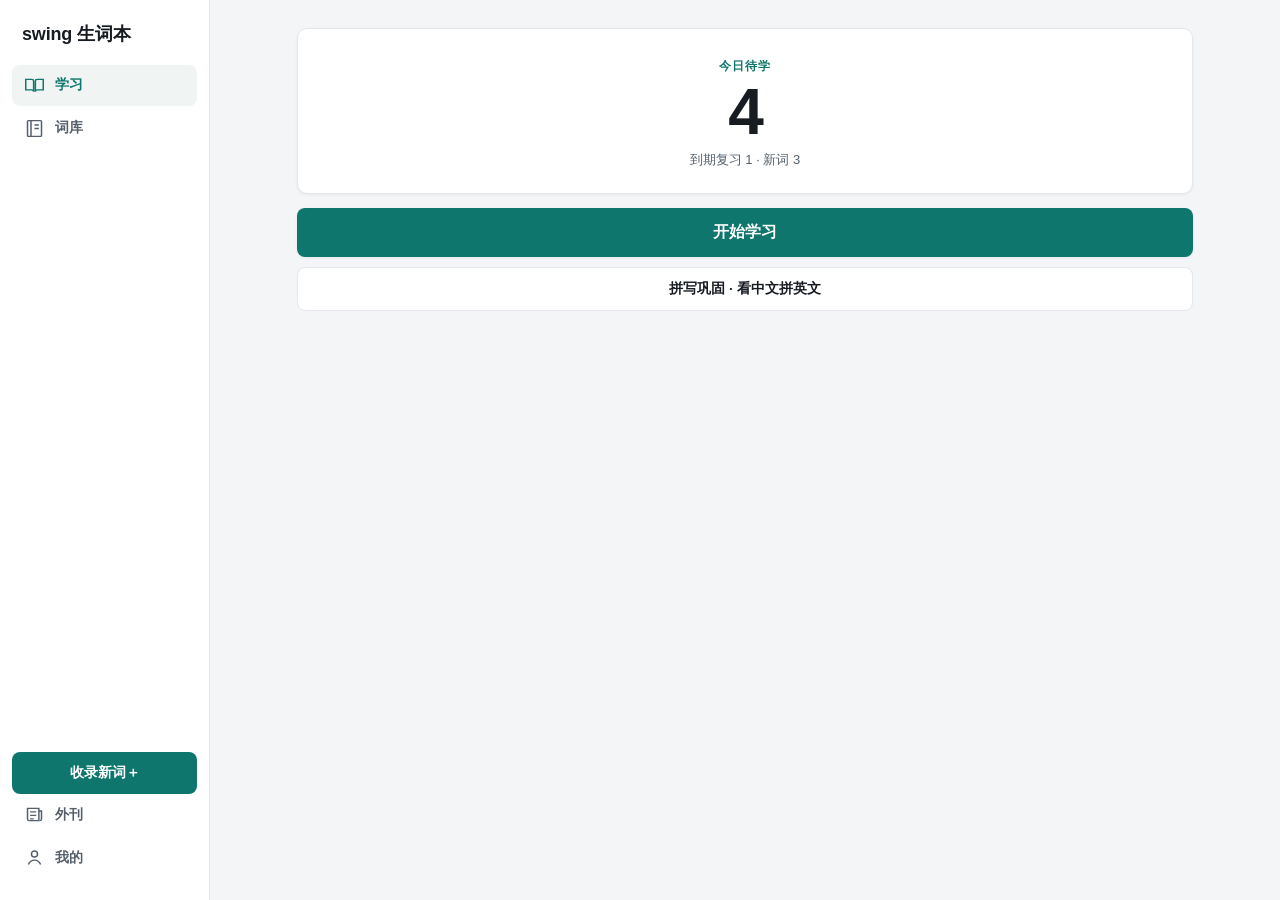
